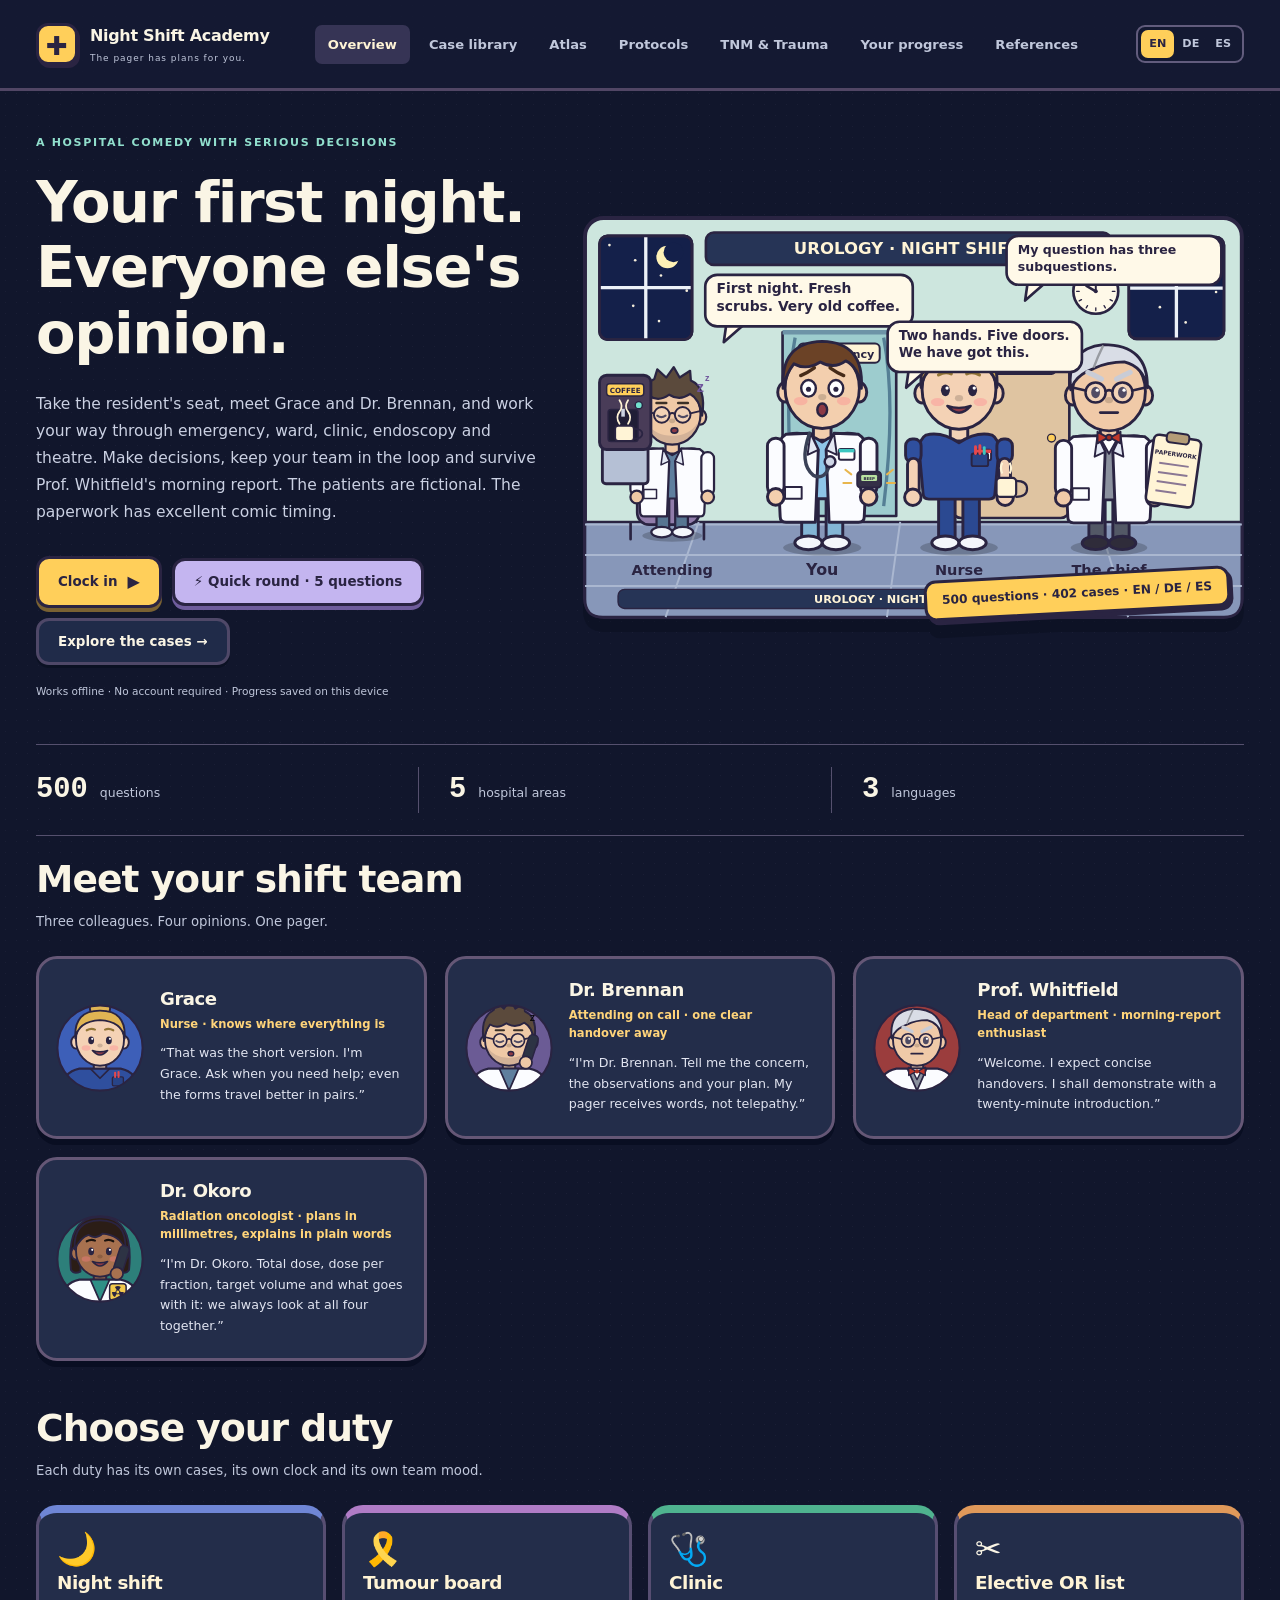
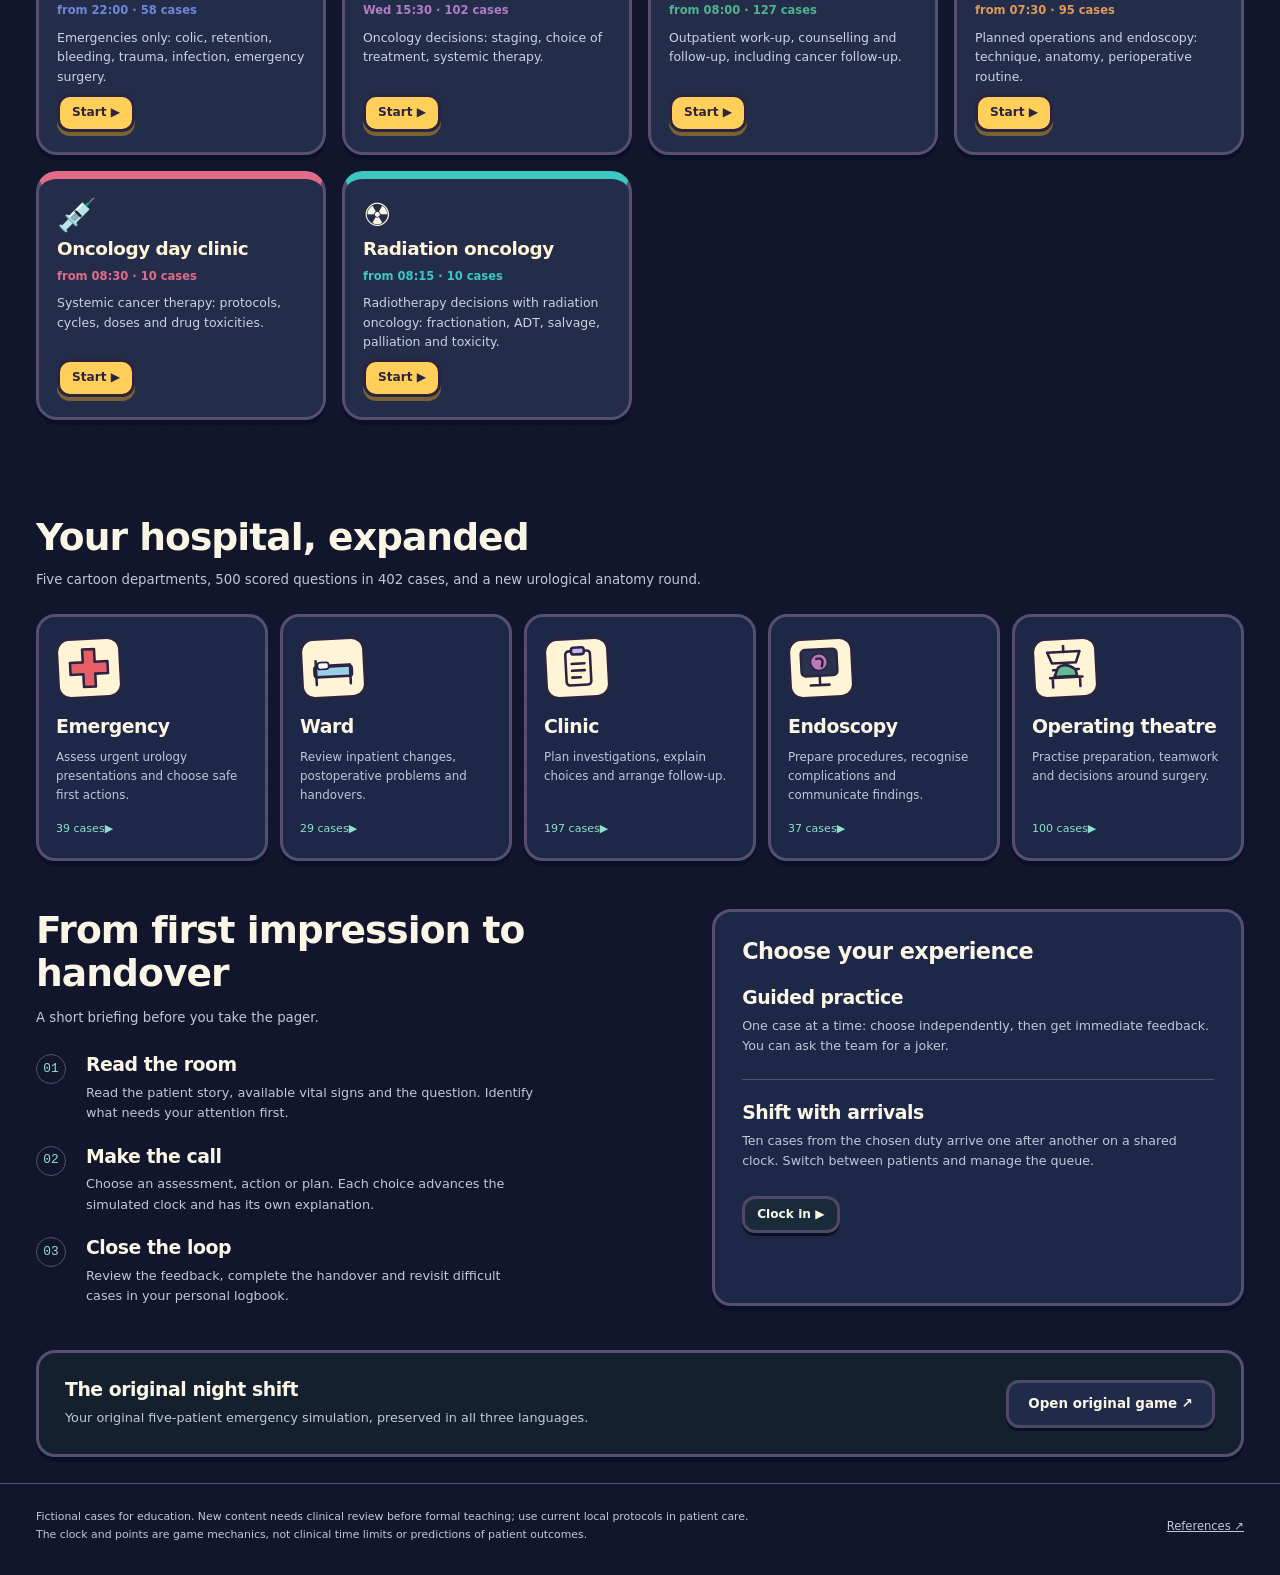
==== standalone.html @ 457b23e1 "Stop giving away the correct answer by its length In the questions written for the game, the keyed o" ====
<!doctype html>
<html lang="en">
<head>
  <meta charset="utf-8">
  <meta name="viewport" content="width=device-width,initial-scale=1">
  <meta name="theme-color" content="#0b1220">
  <meta name="description" content="A multilingual, case-based urology learning game across five hospital areas.">
  <title>Night Shift Academy · Urology</title>
  <link rel="icon" href="[data-uri]" type="image/svg+xml">
  <style>
@charset "UTF-8";
:root{color-scheme:dark;--bg:#0b1220;--panel:#101c2c;--panel2:#162537;--line:#2b3a4d;--text:#edf3f8;--muted:#a0b1c4;--cyan:#73e1ce;--orange:#e9ad72;--purple:#a6a5ee;--red:#ff9998;--r:16px;--font:Inter,"Segoe UI",system-ui,sans-serif;--mono:"Cascadia Code",Consolas,monospace}
*{box-sizing:border-box}body{margin:0;background:var(--bg);color:var(--text);font-family:var(--font);line-height:1.6}button,input,select{font:inherit}button,a,input,select,summary{-webkit-tap-highlight-color:transparent}button{cursor:pointer}a{color:var(--cyan);text-decoration:none}a:hover{text-decoration:underline}button{color:inherit}button:disabled{opacity:.45;cursor:not-allowed}button:focus-visible,a:focus-visible,input:focus-visible,select:focus-visible,summary:focus-visible{outline:3px solid var(--orange);outline-offset:4px}[hidden]{display:none!important}h1,h2,h3,p{margin:0}h1,h2,h3{line-height:1.14;letter-spacing:-.035em}h1{font-size:clamp(2.2rem,4.8vw,4.6rem);font-weight:750}h2{font-size:clamp(1.65rem,3vw,2.35rem);font-weight:650}h3{font-size:1.18rem;font-weight:650}small{font-size:.78rem}.muted{color:var(--muted)}.mono{font-family:var(--mono);font-variant-numeric:tabular-nums}.eyebrow{font-size:.69rem;font-weight:700;letter-spacing:.15em;color:var(--cyan);text-transform:uppercase}.skip{position:fixed;left:16px;top:-100px;z-index:100;background:var(--cyan);color:#0b1220;padding:10px 20px}.skip:focus{top:12px}.container{max-width:1296px;margin:auto;padding:0 36px}.topbar{border-bottom:1px solid var(--line);background:#0b1220f5;position:sticky;top:0;z-index:20}.top-inner{min-height:88px;display:flex;align-items:center;gap:28px;justify-content:space-between}.brand{display:flex;align-items:center;gap:12px;color:var(--text);white-space:nowrap}.brand:hover{text-decoration:none}.brand-icon{height:42px;width:42px;background:#183631;border:1px solid #427568;border-radius:13px;display:grid;place-items:center;color:var(--cyan);font-size:26px}.brand strong{font-size:1rem;letter-spacing:-.02em}.brand small{display:block;font-size:.56rem;letter-spacing:.11em;color:var(--muted);margin-top:2px}.nav{display:flex;align-items:center;gap:6px}.nav-btn,.lang button{border:0;background:transparent;border-radius:7px;padding:9px 13px;color:var(--muted);font-size:.82rem;font-weight:600}.nav-btn:hover,.nav-btn.active{color:var(--text);background:#192637}.lang{display:flex;border:1px solid var(--line);border-radius:9px;padding:3px;flex-shrink:0}.lang button{padding:5px 8px;font-size:.7rem}.lang button.active{background:var(--cyan);color:#0d2423}.btn{border:1px solid var(--line);background:#192a3b;color:var(--text);border-radius:9px;padding:11px 19px;font-size:.84rem;font-weight:650;display:inline-flex;align-items:center;justify-content:center;gap:10px;line-height:1.45}.btn:hover{border-color:var(--muted);background:#203247;text-decoration:none}.btn.primary{color:#0a2723;background:var(--cyan);border-color:var(--cyan)}.btn.primary:hover{background:#9bf0e3}.btn.quiet{background:transparent}.btn.danger{color:var(--red);border-color:#765054}.btn.small{padding:7px 12px;font-size:.76rem}.arrow{font-size:1.2em}.actions{display:flex;gap:10px;flex-wrap:wrap;align-items:center}.hero{padding:64px 0 44px;display:grid;grid-template-columns:1.12fr 1fr;align-items:center;gap:52px}.hero h1{margin:18px 0 24px}.hero .lede{font-size:.97rem;max-width:555px;color:var(--muted);line-height:1.75;margin-bottom:30px}.hero .offline{font-size:.66rem;color:var(--muted);margin-top:18px}.hero-art{position:relative;min-height:310px;border:1px solid #355165;border-radius:22px;padding:25px;overflow:hidden;background:radial-gradient(ellipse at 50% 12%,#23494f65,transparent 75%),linear-gradient(135deg,#142638,#0d1927);box-shadow:0 25px 70px #0004}.hero-art:before{content:"";position:absolute;inset:0;background-image:linear-gradient(#5b7f8b12 1px,transparent 1px),linear-gradient(90deg,#5b7f8b12 1px,transparent 1px);background-size:22px 22px;pointer-events:none}.art-header{position:relative;display:flex;justify-content:space-between;align-items:center;font-size:.66rem;color:var(--muted);letter-spacing:.09em}.status-dot{width:6px;height:6px;background:var(--cyan);display:inline-block;border-radius:50%;margin-right:7px;box-shadow:0 0 12px #73e1ce77}.hospital-svg{width:100%;height:auto;position:relative;margin-top:22px}.art-label{font-size:.8rem;color:var(--text);position:relative;text-align:center;border-top:1px solid #37525e;padding-top:14px;margin-top:5px}.stats-band{display:flex;gap:0;border-top:1px solid var(--line);border-bottom:1px solid var(--line);padding:22px 0}.stat{flex:1;display:flex;align-items:baseline;gap:12px;border-right:1px solid var(--line);padding:0 30px}.stat:first-child{padding-left:0}.stat:last-child{border:0}.stat strong{font-family:var(--mono);font-size:1.8rem;color:var(--text)}.stat span{font-size:.78rem;color:var(--muted)}.section{padding:48px 0}.section-head{display:flex;justify-content:space-between;gap:20px;align-items:flex-end;margin-bottom:24px}.section-head p{color:var(--muted);font-size:.83rem;margin-top:10px}.section-code{font-family:var(--mono);font-size:.68rem;color:var(--muted)}.area-grid{display:grid;grid-template-columns:repeat(5,minmax(0,1fr));gap:12px}.area-card{text-align:left;border:1px solid var(--line);background:var(--panel);border-radius:var(--r);padding:20px 17px;min-height:216px;display:flex;flex-direction:column;transition:transform .15s,border-color .15s}.area-card:hover{border-color:var(--cyan);transform:translateY(-3px)}.area-icon{font-family:var(--mono);color:var(--cyan);background:#73e1ce13;border:1px solid #73e1ce25;border-radius:11px;width:42px;height:42px;display:grid;place-items:center;font-size:1rem;margin-bottom:19px}.area-card[data-area="ward"] .area-icon{color:var(--purple);background:#a6a5ee15;border-color:#a6a5ee30}.area-card[data-area="clinic"] .area-icon{color:var(--orange);background:#e9ad7215;border-color:#e9ad7230}.area-card p{font-size:.74rem;color:var(--muted);margin:10px 0 16px}.area-card footer{margin-top:auto;font-size:.69rem;color:var(--cyan);display:flex;justify-content:space-between}.intro-bottom{display:grid;grid-template-columns:1.2fr 1fr;gap:38px;padding-bottom:44px}.how-steps{display:grid;gap:22px;margin-top:26px}.how-step{display:grid;grid-template-columns:36px 1fr;gap:14px}.step-number{font-family:var(--mono);color:var(--cyan);font-size:.8rem;border:1px solid var(--line);border-radius:50%;width:30px;height:30px;display:grid;place-items:center}.how-step p{color:var(--muted);font-size:.8rem;margin-top:7px;max-width:450px}.mode-card{border:1px solid var(--line);border-radius:var(--r);background:var(--panel);padding:27px}.mode-card h2{font-size:1.4rem;margin-bottom:22px}.mode-detail+.mode-detail{margin-top:22px;padding-top:22px;border-top:1px solid var(--line)}.mode-detail p{font-size:.79rem;color:var(--muted);margin-top:8px}.classic-bar{display:flex;gap:24px;align-items:center;justify-content:space-between;padding:26px;border:1px solid var(--line);border-radius:var(--r);background:#14202d;margin-bottom:26px}.classic-bar p{font-size:.8rem;color:var(--muted);margin-top:7px}.footer{border-top:1px solid var(--line);padding:24px 0 32px;color:var(--muted);font-size:.68rem}.footer-inner{display:flex;gap:30px;justify-content:space-between}.footer p{max-width:840px}.footer button{background:transparent;color:var(--muted);border:0;font-size:.72rem;padding:0;text-decoration:underline}.page-head{padding:45px 0 27px}.page-head h1{font-size:clamp(2rem,4vw,3.1rem);margin-top:12px}.page-head p{font-size:.9rem;color:var(--muted);max-width:750px;margin-top:16px}.toolbar{display:flex;gap:12px;flex-wrap:wrap;align-items:center;margin-bottom:18px}.search{background:var(--panel);border:1px solid var(--line);border-radius:9px;color:var(--text);padding:11px 14px;width:min(100%,340px);font-size:.83rem}.chips{display:flex;gap:7px;flex-wrap:wrap}.chip{background:transparent;border:1px solid var(--line);color:var(--muted);border-radius:999px;padding:6px 13px;font-size:.74rem}.chip.active{border-color:var(--cyan);background:#73e1ce16;color:var(--cyan)}.case-grid{display:grid;grid-template-columns:repeat(3,minmax(0,1fr));gap:15px;padding:10px 0 46px}.case-card{border:1px solid var(--line);border-radius:var(--r);background:var(--panel);padding:22px;display:flex;flex-direction:column;gap:12px;min-height:260px}.case-meta{display:flex;gap:10px;justify-content:space-between;align-items:center;font-size:.68rem;color:var(--muted)}.case-card h3{line-height:1.25}.case-card p{font-size:.78rem;color:var(--muted)}.case-card .card-footer{margin-top:auto;display:flex;justify-content:space-between;align-items:center;gap:10px;padding-top:12px}.bookmark{border:1px solid var(--line);background:transparent;color:var(--muted);font-size:1.2rem;width:34px;height:34px;border-radius:8px;display:grid;place-items:center}.bookmark.on{color:var(--orange);border-color:var(--orange)}.badge{display:inline-flex;align-items:center;gap:5px;padding:3px 8px;border-radius:5px;font-size:.66rem;font-weight:600;background:#273447;color:var(--muted)}.badge.urgent{background:#e9ad7214;color:var(--orange)}.badge.critical{background:#ff999818;color:var(--red)}.badge.routine,.badge.done{background:#73e1ce14;color:var(--cyan)}.empty{border:1px dashed var(--line);padding:30px;border-radius:var(--r);color:var(--muted);font-size:.88rem;grid-column:1/-1}.dialog{background:#132032;color:var(--text);border:1px solid #527082;border-radius:20px;padding:30px;width:min(590px,calc(100vw - 28px));box-shadow:0 40px 120px #0009;max-height:calc(100vh - 40px);overflow:auto}.dialog::backdrop{background:#050a14bb;backdrop-filter:blur(5px)}.dialog h2{margin:14px 0 15px;font-size:2rem}.dialog p{font-size:.85rem;color:var(--muted);margin:14px 0}.field{display:block;font-size:.78rem;color:var(--muted);margin:20px 0 7px}.text-input,select{border:1px solid var(--line);background:#0b1728;border-radius:9px;width:100%;padding:11px 12px;color:var(--text)}.radio-grid{display:grid;grid-template-columns:1fr 1fr;gap:10px}.radio-card{display:block;border:1px solid var(--line);padding:14px;border-radius:9px;font-size:.8rem;cursor:pointer}.radio-card:has(input:checked){border-color:var(--cyan);background:#73e1ce12}.radio-card input{accent-color:var(--cyan);margin-right:6px}.file-label{display:inline-block;text-decoration:underline;color:var(--cyan);cursor:pointer;font-size:.79rem}.warning-note{border-left:2px solid var(--orange);padding:8px 12px;font-size:.76rem!important}.small-note{font-size:.71rem!important;color:var(--muted)}.dialog .actions{margin-top:25px}.play-head{padding:25px 0 20px;display:flex;align-items:center;justify-content:space-between;gap:20px}.play-head h1{font-size:1.8rem;margin-top:7px}.play-kpis{display:flex;gap:20px}.play-kpi{display:flex;flex-direction:column;font-size:.65rem;color:var(--muted)}.play-kpi strong{font-family:var(--mono);font-size:1.45rem;font-weight:500;color:var(--text)}.play-grid{display:grid;grid-template-columns:260px minmax(0,1fr);gap:22px;padding-bottom:24px;align-items:start}.queue{border:1px solid var(--line);border-radius:var(--r);background:var(--panel);overflow:hidden}.queue-head{padding:18px;display:flex;justify-content:space-between;font-size:.78rem;color:var(--muted);border-bottom:1px solid var(--line)}.queue-item{width:100%;text-align:left;background:transparent;color:var(--text);border:0;border-bottom:1px solid #28384b;padding:16px;display:block;position:relative}.queue-item.active{background:#73e1ce0c;box-shadow:inset 3px 0 var(--cyan)}.queue-item:hover:not(:disabled){background:#203045}.queue-item:last-child{border-bottom:0}.queue-item b{display:block;font-size:.83rem;font-weight:600;margin:7px 0 4px}.queue-item small{font-size:.65rem;color:var(--muted);display:block}.queue-item .queue-top{display:flex;justify-content:space-between;align-items:center}.queue-item.future{opacity:.65}.queue-foot{padding:16px}.queue-foot .btn{width:100%;font-size:.68rem}.chart{border:1px solid var(--line);border-radius:var(--r);overflow:hidden;background:var(--panel)}.chart-top{display:flex;justify-content:space-between;align-items:center;gap:12px;padding:16px 24px;border-bottom:1px solid var(--line);font-size:.7rem;color:var(--muted)}.chart-body{padding:26px}.patient-head{display:flex;gap:15px;align-items:center;justify-content:space-between}.patient-name h2{font-size:1.9rem}.patient-name p{font-size:.8rem;color:var(--muted);margin-top:5px}.patient-icon{height:52px;width:52px;border:1px solid #51716e;border-radius:14px;background:#73e1ce15;display:grid;place-items:center;color:var(--cyan);font-family:var(--mono);font-size:1.15rem;flex-shrink:0}.patient-identity{display:flex;gap:16px;align-items:center}.story{padding:22px 0}.label{font-size:.68rem;color:var(--muted);text-transform:uppercase;letter-spacing:.1em;font-weight:650;margin-bottom:8px;display:block}.story p{font-size:.91rem;line-height:1.8}.vital-grid{display:grid;grid-template-columns:repeat(5,1fr);gap:10px;margin:4px 0 22px}.vital{border:1px solid var(--line);border-radius:9px;padding:12px 10px;text-align:center;background:#0d1928}.vital small{display:block;color:var(--muted);font-size:.6rem;margin-bottom:4px}.vital strong{font-family:var(--mono);font-size:1.06rem;font-weight:500}.goals{border:1px solid #355a53;background:#73e1ce08;padding:15px 18px;border-radius:9px;margin-bottom:22px;font-size:.76rem;color:#b6d9d2}.goals ul{margin:5px 0 0;padding-left:18px}.decision-panel{border-top:1px solid var(--line);padding-top:23px}.step-track{display:flex;gap:8px;align-items:center;margin-bottom:17px}.step-track span{height:4px;flex:1;border-radius:4px;background:#324151}.step-track .past{background:var(--cyan)}.step-track .now{background:var(--orange)}.step-meta{display:flex;justify-content:space-between;font-size:.7rem;color:var(--muted);margin-bottom:12px}.decision-panel h3{font-size:1.14rem;line-height:1.55;font-weight:550;letter-spacing:-.015em}.options{display:grid;gap:10px;margin-top:19px}.option{display:flex;align-items:start;gap:14px;width:100%;border:1px solid var(--line);background:#152538;text-align:left;padding:17px 18px;border-radius:10px;font-size:.83rem;line-height:1.7;color:var(--text)}.option:hover:not(:disabled){border-color:var(--cyan);background:#1b3043}.option-letter{font-family:var(--mono);font-size:.72rem;width:24px;height:24px;display:grid;place-items:center;border:1px solid #526375;border-radius:6px;flex-shrink:0;margin-top:2px;color:var(--muted)}.option-text{flex:1}.option-time{font-family:var(--mono);font-size:.63rem;color:var(--muted);white-space:nowrap;margin-top:4px}.option.chosen{border-color:var(--orange);opacity:1}.option:disabled:not(.chosen){opacity:.55}.feedback{margin-top:22px;border:1px solid #385f54;background:#73e1ce09;border-radius:12px;padding:21px}.feedback.partial{border-color:#736147;background:#e9ad7209}.feedback.unsafe{border-color:#765054;background:#ff999809}.feedback h3{font-size:1.05rem;color:var(--cyan)}.feedback.partial h3{color:var(--orange)}.feedback.unsafe h3{color:var(--red)}.feedback p{font-size:.83rem;line-height:1.75;margin-top:10px;color:#c2d0dd}.feedback .preferred{padding-top:12px;border-top:1px solid #ffffff16;margin-top:14px}.feedback .actions{margin-top:20px}.hint-box{margin:18px 0 0;font-size:.8rem;color:var(--muted)}.hint-box p{padding:12px;border-left:2px solid var(--cyan)}.debrief-score{font-family:var(--mono);font-size:3.8rem;color:var(--cyan);line-height:1.2;margin:20px 0}.debrief-score small{font-size:1rem;color:var(--muted)}.takeaway{background:#73e1ce09;border-left:3px solid var(--cyan);padding:20px;border-radius:0 9px 9px 0;margin-bottom:22px}.takeaway p{font-size:.88rem;margin-top:10px;line-height:1.8}.answer-review{margin:18px 0;border-bottom:1px solid var(--line);padding-bottom:18px}.answer-review h3{font-size:.83rem;line-height:1.6}.answer-review p{font-size:.8rem;color:var(--muted);margin-top:8px}.answer-review .badge{margin-top:10px}.case-refs{margin-top:20px;font-size:.76rem}.case-refs ul{margin:10px 0 20px;padding-left:18px}.game-note{font-size:.69rem;color:var(--muted);padding:4px 0 30px;max-width:920px}.metric-grid{display:grid;grid-template-columns:repeat(4,1fr);gap:16px;margin:4px 0 26px}.metric-card{border:1px solid var(--line);border-radius:var(--r);background:var(--panel);padding:23px}.metric-card strong{display:block;font-family:var(--mono);font-size:2.3rem;font-weight:500;margin-top:10px;color:var(--cyan)}.metric-card span{font-size:.74rem;color:var(--muted)}.progress-grid{display:grid;grid-template-columns:1fr 1.3fr;gap:25px;padding:8px 0 35px}.progress-panel{border:1px solid var(--line);border-radius:var(--r);padding:25px;background:var(--panel)}.progress-panel h2{font-size:1.3rem;margin-bottom:22px}.bar-row{margin-top:18px}.bar-label{font-size:.77rem;display:flex;justify-content:space-between;margin-bottom:7px;color:var(--muted)}.bar-track{height:6px;background:#2b3a4b;border-radius:4px;overflow:hidden}.bar-fill{height:100%;background:var(--cyan);border-radius:4px}.history-row{display:flex;justify-content:space-between;align-items:center;gap:14px;padding:15px 0;border-top:1px solid var(--line)}.history-row:first-of-type{border:0}.history-row b{font-size:.84rem;font-weight:550;display:block}.history-row small{font-size:.69rem;color:var(--muted)}.history-row .score{font-family:var(--mono);font-size:1.15rem;color:var(--cyan)}.history-row button{background:transparent;border:0;padding:0;text-align:left;color:var(--text)}.refs-list{display:grid;grid-template-columns:repeat(2,1fr);gap:15px;padding-bottom:45px}.ref-card{border:1px solid var(--line);background:var(--panel);border-radius:var(--r);padding:23px}.ref-card h3{font-size:1rem;line-height:1.4}.ref-card p{color:var(--muted);font-size:.76rem;margin:12px 0}.ref-card small{color:var(--muted)}.toast{position:fixed;bottom:20px;right:20px;z-index:90;background:#204c44;border:1px solid var(--cyan);padding:12px 19px;border-radius:10px;max-width:min(90vw,500px);font-size:.8rem;color:var(--text);box-shadow:0 10px 40px #0005}.storage-banner{border:1px solid #765c3f;padding:10px 20px;font-size:.75rem;color:var(--orange);background:#332515;margin-top:15px;border-radius:9px}.report-list{padding-bottom:40px}.report-list .history-row{border:1px solid var(--line);border-radius:10px;margin-top:10px;padding:18px;background:var(--panel)}
@media(min-width:1450px){.hero{padding-top:80px;padding-bottom:60px}.hero-art{min-height:350px}.hospital-svg{margin-top:35px}.section{padding:58px 0}}
@media(max-width:1050px){.container{padding:0 24px}.top-inner{gap:15px}.nav-btn{padding:9px 8px;font-size:.76rem}.brand small{display:none}.hero{gap:30px}.area-grid{grid-template-columns:repeat(3,1fr)}.area-card{min-height:185px}.play-grid{grid-template-columns:225px 1fr}.chart-body{padding:22px}.case-grid{grid-template-columns:repeat(2,1fr)}.vital strong{font-size:.9rem}.option-time{display:none}}
@media(max-width:760px){.container{padding:0 18px}.top-inner{flex-wrap:wrap;gap:8px;min-height:98px;padding-top:13px;padding-bottom:8px}.brand{gap:9px}.brand-icon{width:34px;height:34px;font-size:20px}.brand strong{font-size:.9rem}.nav{order:3;width:100%;justify-content:space-between}.nav-btn{padding:6px 8px;font-size:.74rem}.hero{grid-template-columns:1fr;padding:36px 0 30px;gap:30px}.hero h1{font-size:2.9rem}.hero-art{min-height:0;max-width:560px}.hero .lede{font-size:.9rem}.stats-band{padding:18px 0}.stat{padding:0 15px;flex-direction:column;gap:0}.stat strong{font-size:1.55rem}.stat span{font-size:.66rem}.section{padding:32px 0}.section-code{display:none}.area-grid{grid-template-columns:repeat(2,1fr)}.area-card{padding:18px;min-height:190px}.area-card:last-child{grid-column:1/-1;min-height:135px}.intro-bottom{grid-template-columns:1fr;gap:28px}.classic-bar{flex-direction:column;align-items:flex-start;gap:17px;padding:22px}.footer-inner{display:block}.footer button{margin-top:12px}.page-head{padding:32px 0 24px}.case-grid{grid-template-columns:1fr}.case-card{min-height:230px}.play-head{align-items:flex-start;gap:14px}.play-head h1{font-size:1.35rem}.play-kpis{gap:13px}.play-kpi strong{font-size:1.1rem}.play-kpi{font-size:.58rem}.play-grid{grid-template-columns:1fr;gap:15px}.queue{display:flex;overflow-x:auto;align-items:stretch;border-radius:12px}.queue-head{display:none}.queue-item{width:180px;flex-shrink:0;padding:12px;border-bottom:0;border-right:1px solid var(--line)}.queue-foot{flex-shrink:0;display:flex;align-items:center;width:160px;padding:10px}.chart-top{padding:13px 18px;font-size:.65rem}.chart-body{padding:19px}.patient-name h2{font-size:1.5rem}.patient-icon{height:42px;width:42px;font-size:.85rem}.patient-identity{gap:10px}.vital-grid{gap:6px}.vital{padding:10px 3px}.vital strong{font-size:.82rem}.vital small{font-size:.51rem}.story p{font-size:.84rem}.option{font-size:.81rem;padding:14px 12px;gap:10px}.step-meta{font-size:.64rem}.decision-panel h3{font-size:1.02rem}.metric-grid{grid-template-columns:repeat(2,1fr);gap:12px}.metric-card{padding:17px}.metric-card strong{font-size:1.8rem}.progress-grid{grid-template-columns:1fr}.refs-list{grid-template-columns:1fr}.dialog{padding:24px}.dialog h2{font-size:1.8rem}.radio-grid{grid-template-columns:1fr}.toolbar{gap:10px}.search{width:100%}.game-note{font-size:.64rem}}
@media(prefers-reduced-motion:reduce){*{scroll-behavior:auto!important;transition:none!important;animation:none!important}}
@media print{.topbar,.footer,.actions,.queue,.bookmark,.toast{display:none!important}body{color:#111;background:#fff}.container{max-width:100%;padding:0}.chart,.progress-panel,.metric-card{background:#fff;border-color:#aaa;color:#111}.muted,p,small{color:#333!important}.play-grid,.progress-grid{display:block}}

</style>
  <style>
@charset "UTF-8";
/* Cartoon treatment added around the original user-provided character art.
   Clinical charts stay legible; staff humour lives in speech bubbles. */
:root {
  --bg:#11162c; --panel:#1d2747; --panel2:#263351; --line:#55506e;
  --text:#faf5e5; --muted:#c0c7db; --cyan:#91dfcd; --orange:#ffcf5a;
  --purple:#c4b5f0; --red:#ffa0aa; --r:19px;
  --font:"Segoe UI",system-ui,sans-serif;
}
body{background-color:var(--bg);background-image:radial-gradient(#85819c14 .8px,transparent .8px);background-size:11px 11px}
h1,h2,h3,.brand strong,.cartoon-room text,.cartoon-hero text{font-family:"Trebuchet MS","Segoe UI",system-ui,sans-serif;font-weight:800}
h1,h2,h3{letter-spacing:-.025em}
.topbar{background:#151b34f5;border-bottom:3px solid #514665}
.brand-icon{border:3px solid #2a2442;background:#ffcf5a;color:#2a2442;box-shadow:2px 3px 0 #2a2442;border-radius:12px}
.nav-btn.active{background:#363455;color:#fff4d6}
.lang{border:2px solid #625c7d}
.lang button.active{background:#ffcf5a;color:#2a2442;font-weight:800}
.btn{border:3px solid #4f4868;border-radius:13px;font-weight:800;box-shadow:0 3px 0 #0b1123;transition:transform .12s,background .12s}
.btn:hover{transform:translateY(-1px);border-color:#b1a6cc}
.btn:active{transform:translateY(2px);box-shadow:none}
.btn.primary{background:#ffcf5a;border-color:#2a2442;color:#2a2442;box-shadow:0 4px 0 #796132}
.btn.primary:hover{background:#ffe18b;border-color:#2a2442}
.btn.quiet{background:#202b49}
.btn.danger{border-color:#a5728c}
button:focus-visible,a:focus-visible,summary:focus-visible,input:focus-visible{outline:3px solid #ffcf5a;outline-offset:4px}
.hero{grid-template-columns:minmax(0,.92fr) minmax(0,1.18fr);gap:32px;padding-top:43px}
.hero h1{font-size:clamp(2.6rem,4.5vw,4.1rem)}
.hero .lede{color:#cbd1e3}
.cartoon-hero-art{position:relative;align-self:center;filter:drop-shadow(0 13px 0 #080c1b66)}
.cartoon-hero{display:block;width:100%;height:auto;max-height:530px;overflow:visible}
.cartoon-sticker{position:absolute;right:2%;bottom:1%;background:#ffcf5a;color:#2a2442;border:3px solid #2a2442;border-radius:12px;padding:8px 15px;font-weight:850;font-size:.76rem;transform:rotate(-3deg);box-shadow:3px 4px 0 #2a2442}
.cartoon-room text,.cartoon-hero text{paint-order:stroke;line-height:1.1}
.cartoon-hero .zzz,.cartoon-room .zzz{font-family:"Trebuchet MS",sans-serif;font-size:19px;font-weight:900;fill:#6f569c}
.cast-intro{padding:22px 0 38px}
.cast-grid{display:grid;grid-template-columns:repeat(3,minmax(0,1fr));gap:18px}
.cast-card{display:flex;align-items:center;gap:16px;text-align:left;border:3px solid #655776;border-radius:21px;padding:21px 17px;background:#232d4a;color:#faf5e5;box-shadow:0 6px 0 #090e22;transition:transform .15s}
.cast-card:hover{transform:translateY(-3px);border-color:#ffcf5a}
.cast-card svg{width:88px;height:88px;flex-shrink:0}
.cast-card h3{font-size:1.13rem}
.cast-card small{display:block;color:#ffd47a;font-weight:700;font-size:.72rem;margin:5px 0 10px}
.cast-card p{font-size:.79rem;line-height:1.65;color:#e1e4f0}
.area-card,.case-card,.mode-card,.metric-card,.progress-panel,.ref-card,.classic-bar{border-width:3px;border-color:#574e72;box-shadow:0 5px 0 #0a1025}
.area-card:hover{border-color:#ffcf5a}
.area-cartoon{width:66px;height:62px;border:3px solid #2a2442;border-radius:14px;background:#fff4d6;display:grid;place-items:center;margin-bottom:17px;transform:rotate(-3deg)}
.area-cartoon svg{display:block;width:46px;height:46px}
.case-cartoon-portrait{float:right;margin:0 0 10px 14px}
.case-cartoon-portrait svg{display:block;filter:drop-shadow(2px 3px 0 #0a102577)}
.case-card h3{font-size:1.19rem}
.case-format{font-size:.68rem;line-height:1.5;color:#f4dda5;margin:11px 0;clear:both}
.case-format .badge{font-size:.6rem;margin:3px 3px 0 0}
.toolbar{flex-wrap:wrap;align-items:center}
.topic-select{display:flex;gap:10px;align-items:center;font-size:.76rem;color:#cbd1e3;max-width:100%}
.topic-select select{max-width:100%;background:#263351;color:#faf5e5;border:2px solid #655776;border-radius:11px;padding:10px}
.library-pagination{display:flex;align-items:center;justify-content:space-between;flex-wrap:wrap;gap:14px;margin:18px 0 24px;font-size:.78rem}
.library-pagination .mono{font-size:.72rem}
.source-note{font-size:.75rem;color:#685a70;margin:15px 0}
.source-origin{margin:0 0 22px;padding:12px 15px;border:2px solid #b8a8bd;border-radius:13px;background:#efe5ce;color:#564763;font-size:.76rem;overflow-wrap:anywhere}
.source-origin summary{cursor:pointer;font-weight:700;line-height:1.6}
.source-origin p{margin-top:12px;white-space:pre-line}
.source-origin h3{margin-top:16px;font-size:.85rem}
.source-origin ul{padding-left:20px;margin:10px 0 0}
.source-origin a{color:#365182;text-decoration:underline}
.update-note{margin:0 0 22px;padding:11px 15px;border:2px solid #3f8e72;border-radius:13px;background:#e3f3ea;color:#24493b;font-size:.74rem;line-height:1.6}
.update-note a{color:#1f5f8b;text-decoration:underline}
.save-note{margin:-12px 0 26px;max-width:72ch}
.save-summary{margin:12px 0 14px;padding-left:20px;line-height:1.65}
.source-evidence-note{border-left:3px solid #a97b28;padding-left:12px}
.takeaway p,.feedback p,.answer-review p{white-space:pre-line}
@media(max-width:760px){.topic-select{width:100%;flex-wrap:wrap}.topic-select select{width:100%}.library-pagination{align-items:flex-start}.case-origin{font-size:.7rem}}
.patient-cartoon{width:86px;height:86px;flex-shrink:0;display:grid;place-items:center}
.patient-cartoon svg{display:block;width:86px;height:86px}
.cartoon-stage{margin:6px 0 27px;border:4px solid #51456a;border-radius:23px;overflow:hidden;background:#202b47;box-shadow:0 7px 0 #080e20}
.game-scene-heading{display:flex;align-items:center;justify-content:space-between;gap:20px;padding:14px 20px;background:#26324f;border-bottom:3px solid #2a2442}
.game-scene-heading h2{font-size:1.2rem;color:#ffdf88}
.scene-tip{font-size:.74rem;color:#e0e3ee}
.cartoon-scene-wrap{width:100%;overflow-x:auto;overflow-y:hidden;background:#cadfdc;scrollbar-color:#8f79ad #24324e;scrollbar-width:thin}
.cartoon-room{display:block;width:100%;height:310px;min-width:1128px;max-width:none}
.scene-hit{cursor:pointer;outline:none}
.scene-focus{opacity:0;pointer-events:none;transition:opacity .12s}
.scene-hit:hover .scene-focus,.scene-hit:focus .scene-focus,.scene-hit:focus-visible .scene-focus{opacity:1}
.scene-door.selected .scene-focus{opacity:.65}
.scene-patient.selected>rect:first-of-type{stroke:#aa7221;stroke-width:5}
.scene-patient.future{opacity:.55;cursor:default}
.scene-patient.future:hover .scene-focus{opacity:0}
.game-team{display:flex;align-items:center;flex-wrap:wrap;gap:10px;padding:13px 15px;border-top:3px solid #2a2442}
.team-character{display:flex;align-items:center;gap:9px;padding:5px 10px 5px 5px;border:2px solid #6b5b7d;border-radius:16px;background:#303655;color:#fff4d6;text-align:left;min-height:64px}
.team-character:hover{border-color:#ffcf5a;background:#3c3f60}
.team-character svg{flex-shrink:0;display:block}
.team-character b{display:block;font-size:.75rem;line-height:1.3}
.team-character small{display:block;font-size:.65rem;color:#e2d4f1;line-height:1.5;margin-top:3px}
.coffee-button{background:#ffcf5a;color:#2a2442;border-color:#2a2442;box-shadow:0 3px 0 #75603d;font-size:.76rem;margin-left:auto}
.coffee-button .mono{font-size:.65rem}
.sound-button{font-size:.72rem}
.scene-banter{font-size:.8rem;line-height:1.6;margin:0;padding:0 18px 15px;color:#f4dda5;font-style:italic}
.character-comment,.chief-verdict{display:flex;gap:18px;align-items:center;margin:22px 0}
.character-comment>svg{flex-shrink:0;width:88px;height:88px;filter:drop-shadow(2px 3px 0 #2a244233)}
.comic-speech{position:relative;flex:1;padding:18px 20px;border:3px solid #2a2442;border-radius:19px;background:#fff4d6;color:#2a2442;box-shadow:3px 5px 0 #2a24422b}
.comic-speech:before{content:"";position:absolute;left:-13px;top:28px;width:18px;height:18px;background:#fff4d6;border-left:3px solid #2a2442;border-bottom:3px solid #2a2442;transform:rotate(45deg)}
.comic-speech b{font-size:.84rem;color:#50405c}
.comic-speech p{font-size:.84rem;margin-top:7px;line-height:1.65;color:#42374e}
.comic-speech h2{font-size:1.45rem;color:#2a2442}
.chart{background:#fff6df;color:#302944;border:3px solid #2a2442;box-shadow:0 7px 0 #090e21}
.chart-top{background:#e8d4a7;border-bottom:3px solid #bba582;color:#504255;font-weight:750}
.chart-body{background-image:linear-gradient(#2a244207 1px,transparent 1px);background-size:100% 30px}
.chart .muted,.chart .patient-name p,.chart .label,.chart .step-meta,.chart .hint-box,.chart .option-time{color:#685a70}
.chart .patient-name h2{color:#302944}
.chart .patient-name p{line-height:1.5}
.chart .story p{color:#342c45;font-size:.94rem}
.chart .bookmark{color:#66506c;border:2px solid #8a7795}
.chart .bookmark.on{background:#ffdf85;color:#5a3d13;border-color:#5a3d13}
.chart .vital{background:#fffbed;border:2px solid #b8a8bd;box-shadow:0 2px 0 #2a244215}
.chart .vital small{color:#67576d}
.chart .vital strong{color:#302944;font-weight:750}
.chart .goals{background:#e5efdc;border:2px solid #8fa181;color:#3c5145}
.chart .goals .label{color:#3c5145}
.chart .decision-panel{border-color:#b9a5b7;border-width:2px}
.chart .step-track span{background:#d9cbcf;height:6px}
.chart .step-track .past{background:#3f8e72}
.chart .step-track .now{background:#e8b43f}
.chart .option,.boss-modal .option{background:#fffbed;color:#302944;border:3px solid #9b89a6;box-shadow:0 3px 0 #2a24421b}
.chart .option:hover:not(:disabled),.boss-modal .option:hover:not(:disabled){background:#fff0bb;border-color:#5a486e}
.chart .option-letter,.boss-modal .option-letter{border:2px solid #786285;background:#eee2f0;color:#3b3050;font-weight:800}
.chart .option.chosen,.boss-modal .option.chosen{background:#fff0bd;border-color:#ab7d1e}
.chart .feedback,.boss-modal .feedback{background:#e2efdd;border:3px solid #809b70;color:#344c3b}
.chart .feedback.partial,.boss-modal .feedback.partial{background:#fff0c6;border-color:#bd9852;color:#624719}
.chart .feedback.unsafe{background:#f6dddc;border-color:#b68084;color:#6c3841}
.chart .feedback h3,.boss-modal .feedback h3{color:#28563e;font-weight:800}
.chart .feedback.partial h3,.boss-modal .feedback.partial h3{color:#785419}
.chart .feedback.unsafe h3{color:#813b45}
.chart .feedback p,.boss-modal .feedback p{color:#423c47}
.chart .feedback .preferred,.boss-modal .feedback .preferred{border-color:#a18c983d}
.chart .hint-box p{background:#f0e7cc;border-color:#806198;color:#564763}
.chart .takeaway{background:#e2efdc;border-color:#3b805e;border-width:4px;color:#314b3a}
.chart .debrief-score{color:#286f57}
.chart .debrief-score small{color:#685a70}
.chart .answer-review{border-color:#c7b6c4}
.chart .answer-review p{color:#51465e}
.chart .case-refs a{color:#365182;text-decoration:underline}
.chart .badge.done,.chart .badge.routine{background:#d8eddb;color:#28583e}
.chart .badge.urgent{background:#ffe5a1;color:#704915}
.chart .badge.critical{background:#f4d3d8;color:#7f3545}
.dialog{border:4px solid #2a2442;border-radius:23px;background:#fff4d6;color:#302944;box-shadow:8px 10px 0 #080e2188;width:min(670px,calc(100vw - 28px))}
.dialog::backdrop{background:#080d23cc}
.dialog p,.dialog .small-note,.dialog .field,.dialog small{color:#685771}
.dialog h2,.dialog h3{color:#302944}
.dialog .eyebrow{color:#7e5b23}
.dialog .text-input,.dialog select{background:#fffbef;border:2px solid #9a84a5;color:#302944}
.dialog .radio-card{background:#fffbef;border:2px solid #9a84a5;color:#302944}
.dialog .btn.quiet{background:#e7d9ed;color:#40324f;border-color:#8b7397;box-shadow:0 3px 0 #aa94b4}
.dialog .warning-note{background:#ffe6b6;border:2px solid #b58a47;color:#6a4a1d;padding:10px 13px;border-radius:11px}
.avatar-field{border:0;padding:0;margin:23px 0}
.avatar-field legend{font-size:.81rem;color:#685771;font-weight:750;margin-bottom:10px}
.avatar-choices{display:flex;flex-wrap:wrap;gap:15px}
.avatar-choice{border:3px solid #b6a0bb;border-radius:17px;padding:7px;background:#e7d9ed;box-shadow:0 3px 0 #aa94b4}
.avatar-choice.selected{border-color:#80582a;background:#ffde82;box-shadow:0 4px 0 #b18b3f}
.avatar-choice svg{display:block}
.story-modal{width:min(770px,calc(100vw - 28px))}
.story-dialogue{display:flex;align-items:center;gap:26px}
.story-portrait{flex-shrink:0}
.story-portrait svg{display:block;filter:drop-shadow(3px 5px 0 #aa94b433)}
.story-bubble{position:relative;flex:1}
.story-bubble p{font-size:.92rem;line-height:1.7}
.story-bubble h2{margin:9px 0 17px;font-size:1.75rem}
.story-bubble .actions{margin-top:23px}
.story-bubble>.btn{margin-top:20px}
.chief-verdict{padding:20px;margin:15px 0 28px;border-radius:21px;background:#27314e;border:3px solid #625273}
.verdict-portrait{flex-shrink:0}
.verdict-portrait svg{display:block}
.chief-verdict .label{color:#6e586e}
.boss-score{font-weight:800;color:#785419!important}
.boss-modal{width:min(850px,calc(100vw - 28px))}
.boss-header{display:flex;align-items:center;gap:20px}
.boss-header svg{display:block;flex-shrink:0}
.boss-header h2{margin:8px 0;font-size:1.7rem}
.boss-intro{line-height:1.75}
.boss-case{background:#e7d9ed;border:3px solid #8e75a0;border-radius:15px;padding:16px 19px;margin:20px 0}
.boss-case h3{font-size:1.1rem;line-height:1.55;margin-top:10px}
.boss-case small{color:#63506e}
.boss-modal .feedback .btn{margin-top:20px}
.boss-finish{margin-top:18px}
.boss-button{background:#e0b06c;color:#2a2442;border-color:#2a2442}
.cartoon-breathe .body{transform-origin:0 -65px;animation:cartoon-breath 4.7s ease-in-out infinite}
.cartoon-rest .zzz{animation:cartoon-z 3.9s ease-in-out infinite}
.cartoon-hero .steam,.cartoon-room .steam{animation:cartoon-steam 3.4s ease-in-out infinite}
.cartoon-pager{animation:cartoon-page 8s ease-in-out infinite}
@keyframes cartoon-breath{0%,100%{transform:translateY(0)}50%{transform:translateY(-1.7px)}}
@keyframes cartoon-steam{0%,100%{opacity:.35}50%{opacity:.9}}
@keyframes cartoon-z{0%,100%{opacity:.35}50%{opacity:1}}
@keyframes cartoon-page{0%,92%,100%{opacity:1}94%,98%{opacity:.4}96%{opacity:1}}
@media(max-width:1080px){
  .cast-card{flex-direction:column;align-items:flex-start;padding:19px}
  .cast-card svg{width:86px;height:86px}
  .team-character{flex:1 1 190px}
  .coffee-button{margin-left:0}
  .cartoon-room{height:310px}
}
@media(max-width:760px){
  .hero{grid-template-columns:1fr;gap:22px;padding-top:31px}
  .cartoon-hero-art{width:100%;max-width:720px;margin:auto}
  .cartoon-hero{max-height:none}
  .cartoon-sticker{font-size:.65rem;padding:6px 10px;right:2%;bottom:-1%}
  .cast-grid{grid-template-columns:1fr;gap:15px}
  .cast-card{flex-direction:row;align-items:center;gap:15px}
  .cast-card svg{width:86px;height:86px}
  .cast-card p{font-size:.8rem}
  .cast-intro{padding-top:14px}
  .patient-cartoon,.patient-cartoon svg{width:68px;height:68px}
  .cartoon-stage{border-width:3px;border-radius:17px;margin-bottom:20px}
  .game-scene-heading{display:block;padding:12px 15px}
  .game-scene-heading h2{font-size:1.07rem}
  .scene-tip{display:block;font-size:.68rem;margin-top:5px}
  .cartoon-room{height:310px;min-width:1128px}
  .game-team{gap:9px;padding:11px}
  .team-character{flex:1 1 145px;min-height:61px;padding-right:8px}
  .team-character svg{width:46px;height:46px}
  .team-character b{font-size:.7rem}
  .team-character small{font-size:.62rem}
  .coffee-button,.sound-button{flex:1 1 125px;margin-left:0;padding:9px 8px}
  .scene-banter{font-size:.74rem;padding:2px 13px 13px}
  .chart-body{padding:17px}
  .chart .story p{font-size:.88rem}
  .character-comment{gap:12px}
  .character-comment>svg{width:65px;height:65px}
  .comic-speech{padding:13px 15px}
  .comic-speech p{font-size:.8rem}
  .story-dialogue{flex-direction:column;gap:12px;text-align:center;align-items:stretch}
  .story-portrait{align-self:center}
  .story-portrait svg{width:125px;height:125px}
  .story-bubble h2{font-size:1.55rem}
  .story-bubble .actions{justify-content:center}
  .story-bubble p{font-size:.85rem}
  .avatar-choices{justify-content:center;gap:10px}
  .avatar-choice{padding:4px}
  .avatar-choice svg{width:76px;height:76px}
  .chief-verdict{align-items:flex-start;gap:12px;padding:14px}
  .verdict-portrait svg{width:80px;height:80px}
  .chief-verdict .comic-speech h2{font-size:1.07rem}
  .boss-header{gap:14px}
  .boss-header svg{width:85px;height:85px}
  .boss-header h2{font-size:1.4rem}
  .boss-case{padding:14px}
}
@media(prefers-reduced-motion:reduce){
  .cartoon-breathe .body,.cartoon-rest .zzz,.cartoon-hero .steam,.cartoon-room .steam,.cartoon-pager{animation:none!important}
  .scene-focus,.btn,.cast-card,.area-card{transition:none!important}
}
/* Game-feel extras: answer marking, explanations, nurse joker, streaks, career ladder and stickers. */
.sr-only{position:absolute;width:1px;height:1px;padding:0;margin:-1px;overflow:hidden;clip:rect(0,0,0,0);white-space:nowrap;border:0}
.blitz-button{background:#c4b5f0;color:#2a2442;border-color:#2a2442;box-shadow:0 4px 0 #6f5d9c}
.blitz-button:hover{background:#d8ccf7;border-color:#2a2442}
.rank-chip{display:inline-flex;align-items:center;gap:6px;margin-top:16px;padding:6px 13px;border:2px solid #655776;border-radius:999px;background:#232d4a;color:#ffd47a;font-weight:800;font-size:.74rem;box-shadow:0 3px 0 #090e22;transform:rotate(-1deg)}
.rank-chip:hover{border-color:#ffcf5a}
.chart .option{position:relative}
.option-mark{font-size:1.15rem;font-weight:900;line-height:1;margin-top:2px;width:28px;height:28px;border-radius:50%;display:grid;place-items:center;flex-shrink:0;border:2px solid currentColor}
.chart .option.correct,.chart .option:disabled.correct{opacity:1;background:#dff1e1;border-color:#3f8e72;color:#24402f}
.chart .option.correct .option-mark{color:#2c7a59;background:#fff}
.chart .option.correct .option-letter{background:#3f8e72;border-color:#2a5a44;color:#fff}
.chart .option.wrong{opacity:1;background:#f8dfe0;border-color:#b6505d;color:#5d2a33}
.chart .option.wrong .option-mark{color:#a93f4c;background:#fff}
.chart .option.meh{opacity:1;background:#fff0c6;border-color:#bd9852;color:#5f4415}
.chart .option.meh .option-mark{color:#a07118;background:#fff}
.chart .option.struck{border-style:dashed;opacity:.5}
.chart .option.struck .option-text{text-decoration:line-through 2px #b6505d}
.chart .option.struck:after{content:"✎";position:absolute;right:14px;top:50%;transform:translateY(-50%) rotate(-12deg);font-size:1.3rem;color:#b6505d}
.option.shake{animation:nsa-shake .45s ease-in-out 1}
@keyframes nsa-shake{0%,100%{transform:translateX(0)}20%{transform:translateX(-7px) rotate(-.6deg)}40%{transform:translateX(6px) rotate(.5deg)}60%{transform:translateX(-4px)}80%{transform:translateX(3px)}}
.keys-hint{font-size:.7rem;color:#685a70;margin:14px 0 0}
@media(hover:none){.keys-hint{display:none}}
.feedback .why-correct{background:#ffffff8c;border:2px dashed #809b70;border-radius:11px;padding:10px 13px}
.all-options{margin-top:16px;border:2px solid #b9a5b7;border-radius:13px;background:#fffbed;color:#302944;padding:10px 14px}
.all-options summary{cursor:pointer;font-weight:800;font-size:.8rem;color:#50405c}
.all-options ol{list-style:none;margin:12px 0 2px;padding:0;display:grid;gap:10px}
.all-options li{display:flex;gap:11px;align-items:flex-start;padding:10px 12px;border-radius:11px;border:2px solid #d9cbcf;background:#fff}
.all-options li.correct{border-color:#3f8e72;background:#eef8ef}
.all-options li.wrong.chosen{border-color:#b6505d;background:#fcefef}
.all-options li.meh{border-color:#d8b56b}
.all-options li b{font-size:.8rem;line-height:1.5;color:#302944}
.all-options li p{font-size:.78rem!important;margin-top:5px!important;color:#51465e!important;line-height:1.6!important}
.all-options .explain-tag{display:inline-block;font-size:.66rem;font-weight:800;color:#685a70;white-space:nowrap}
.all-options li.correct .explain-tag{color:#2c7a59}
.all-options li.wrong .explain-tag{color:#a93f4c}
.dialog .all-options,.dialog .preferred{margin-top:12px}
.answer-review .preferred{border-left:3px solid #3f8e72;padding-left:12px;margin-top:10px}
.play-kpis{align-items:flex-end}
.streak-kpi strong{transition:transform .2s}
.streak-kpi.hot strong{color:#ffcf5a;animation:nsa-flame 1.6s ease-in-out infinite}
@keyframes nsa-flame{0%,100%{transform:scale(1)}50%{transform:scale(1.12) rotate(-2deg)}}
.character-comment.streak .comic-speech{background:#fff0bb;border-color:#ab7d1e;box-shadow:0 0 0 4px #ffcf5a66,3px 5px 0 #2a24422b}
.character-comment.streak .comic-speech:before{background:#fff0bb;border-color:#ab7d1e}
.confetti{position:fixed;inset:0;pointer-events:none;overflow:hidden;z-index:120}
.confetti i{position:absolute;top:-16px;width:10px;height:15px;border-radius:3px;border:1.5px solid #2a2442;animation:nsa-confetti 1.6s cubic-bezier(.25,.7,.4,1) forwards}
.confetti i:nth-child(3n){width:12px;height:12px;border-radius:50%}
@keyframes nsa-confetti{0%{transform:translate(0,0) rotate(0);opacity:1}85%{opacity:1}100%{transform:translate(var(--drift),105vh) rotate(var(--spin));opacity:0}}
.career-card{display:grid;grid-template-columns:auto minmax(0,1fr) minmax(190px,250px);gap:24px;align-items:center;margin:0 0 26px;padding:22px 24px;border:3px solid #655776;border-radius:23px;background:linear-gradient(135deg,#2a2f55,#232d4a);box-shadow:0 6px 0 #090e22}
.career-avatar{position:relative;width:112px;height:112px;border:4px solid #2a2442;border-radius:50%;background:#fff4d6;display:grid;place-items:center;overflow:hidden;box-shadow:0 5px 0 #0a1025}
.career-avatar svg{display:block}
.career-medal{position:absolute;right:2px;bottom:2px;width:34px;height:34px;border-radius:50%;background:#ffcf5a;border:3px solid #2a2442;color:#2a2442;font-weight:900;display:grid;place-items:center;font-size:.9rem}
.career-body h2{font-size:1.7rem;color:#ffdf88;margin:6px 0 4px}
.career-joke{font-style:italic;color:#e1e4f0;font-size:.86rem}
.xp-track{height:18px;margin:16px 0 8px;border:3px solid #2a2442;border-radius:999px;background:#151b34;overflow:hidden;box-shadow:inset 0 2px 0 #00000055}
.xp-fill{height:100%;min-width:6px;border-radius:999px;background:repeating-linear-gradient(-45deg,#ffcf5a 0 12px,#ffdf88 12px 24px);transition:width .6s}
.xp-line{font-size:.8rem;color:#e1e4f0}
.xp-line b{color:#ffcf5a}
.career-card small{display:block;margin-top:6px;color:#a9b0c8;font-size:.68rem}
.career-ladder{list-style:none;margin:0;padding:0;display:flex;flex-direction:column-reverse;gap:4px}
.career-ladder li{font-size:.66rem;line-height:1.3;padding:4px 9px;border-radius:8px;border:2px solid #3b3f63;color:#8d93ad;background:#1b2240}
.career-ladder li.past{color:#cfe9df;border-color:#3f8e72;background:#1f3a3a}
.career-ladder li.now{color:#2a2442;border-color:#2a2442;background:#ffcf5a;font-weight:800;transform:translateX(-6px);box-shadow:3px 3px 0 #0a1025}
.topic-panel{margin:0 0 30px}
.topic-panel>p{font-size:.78rem;margin:-12px 0 6px}
.topic-list{display:grid;grid-template-columns:repeat(2,minmax(0,1fr));column-gap:30px}
.topic-row{display:flex;align-items:flex-end;gap:12px}
.topic-row .bar-row{flex:1;min-width:0}
.topic-row .bar-label{gap:10px}
.topic-row .bar-label span:first-child{min-width:0;overflow:hidden;text-overflow:ellipsis;white-space:nowrap}
.topic-row .bar-label span:last-child{white-space:nowrap;font-size:.68rem}
.topic-row .bar-track{height:9px;border:2px solid #2a2442}
.topic-row .bar-fill{background:#91dfcd}
.topic-row .btn{flex-shrink:0;padding:5px 10px;font-size:.68rem}
.sticker-section{padding:4px 0 34px}
.sticker-grid{list-style:none;margin:0;padding:0;display:grid;grid-template-columns:repeat(auto-fill,minmax(170px,1fr));gap:16px}
.sticker{position:relative;display:flex;flex-direction:column;align-items:center;text-align:center;gap:6px;padding:18px 14px 16px;border:3px solid #2a2442;border-radius:22px;background:#fff4d6;color:#302944;box-shadow:0 5px 0 #090e22;transform:rotate(var(--tilt,0deg))}
.sticker-icon{font-size:2.2rem;line-height:1;width:64px;height:64px;display:grid;place-items:center;border-radius:50%;background:#ffcf5a;border:3px solid #2a2442;box-shadow:0 3px 0 #2a244244}
.sticker b{font-size:.86rem;line-height:1.3}
.sticker small{font-size:.68rem;line-height:1.45;color:#5f5070}
.sticker-check{position:absolute;top:-10px;right:-8px;width:28px;height:28px;border-radius:50%;background:#3f8e72;color:#fff;border:3px solid #2a2442;display:grid;place-items:center;font-weight:900;font-size:.8rem}
.sticker.locked{background:#2a3352;color:#a9b0c8;border-style:dashed;border-color:#5d6487;box-shadow:none;transform:none}
.sticker.locked .sticker-icon{filter:grayscale(1);opacity:.45;background:#3a4366;border-color:#5d6487;box-shadow:none}
.sticker.locked small{color:#a9b0c8}
.promotion .career-joke{color:#685771}
.promotion-stickers{font-weight:800;color:#785419!important}
@media(max-width:1080px){.career-card{grid-template-columns:auto minmax(0,1fr)}.career-ladder{grid-column:1/-1;flex-direction:row;flex-wrap:wrap}.career-ladder li.now{transform:none}}
@media(max-width:760px){
  .career-card{grid-template-columns:1fr;justify-items:center;text-align:center;padding:18px}
  .career-body{width:100%}
  .topic-list{grid-template-columns:minmax(0,1fr)}
  .topic-row .bar-label{flex-wrap:wrap;row-gap:2px}
  .topic-row .bar-label span:first-child{white-space:normal}
  .sticker-grid{grid-template-columns:repeat(2,minmax(0,1fr));gap:12px}
  .play-head{flex-wrap:wrap}
  .play-kpis{gap:14px}
  .option-mark{width:24px;height:24px;font-size:1rem}
}
/* Duties: night shift, tumour board, clinic and elective list each have their own accent. */
.duty-night{--duty:#6f86d6}.duty-board{--duty:#b07cc6}.duty-clinic{--duty:#4fb38f}.duty-elective{--duty:#e0995a}.duty-mixed{--duty:#a9b0c8}.duty-dayclinic{--duty:#e06c8a}.duty-radiotherapy{--duty:#3cc7c1}
.duty-section{padding-top:8px}
.duty-grid{display:grid;grid-template-columns:repeat(4,minmax(0,1fr));gap:16px}
.duty-card{display:flex;flex-direction:column;gap:8px;padding:20px 18px;border:3px solid #574e72;border-top:8px solid var(--duty,#a9b0c8);border-radius:21px;background:#232d4a;box-shadow:0 5px 0 #0a1025}
.duty-card .duty-icon{font-size:2rem;line-height:1}
.duty-card h3{font-size:1.15rem;color:#fff4d6}
.duty-card .duty-time{font-size:.72rem;font-weight:800;color:var(--duty,#a9b0c8)}
.duty-card p{font-size:.78rem;color:#cbd1e3;line-height:1.55}
.duty-card .btn{margin-top:auto;align-self:flex-start}
.case-duty{display:inline-block;align-self:flex-start;font-size:.66rem;font-weight:800;padding:3px 9px;border-radius:999px;border:2px solid var(--duty,#a9b0c8);color:#fff4d6;background:#1b2240}
.duty-field{border:0;margin:6px 0 0;padding:0}
.duty-choices{display:grid;grid-template-columns:repeat(2,minmax(0,1fr));gap:10px}
.duty-choice{position:relative;display:grid;grid-template-columns:auto 1fr;column-gap:10px;row-gap:2px;align-items:center;padding:11px 12px;border:2px solid #9a84a5;border-left:7px solid var(--duty,#a9b0c8);border-radius:13px;background:#fffbef;color:#302944;cursor:pointer}
.duty-choice:has(input:checked){background:#fff0bb;border-color:#ab7d1e;border-left-color:var(--duty,#a9b0c8);box-shadow:0 3px 0 #b18b3f}
.duty-choice input{position:absolute;opacity:0;width:1px;height:1px}
.duty-choice:has(input:focus-visible){outline:3px solid #ffcf5a;outline-offset:3px}
.duty-choice .duty-icon{grid-row:span 3;font-size:1.6rem}
.duty-choice b{font-size:.86rem}
.duty-choice small{font-size:.68rem;color:#685771!important}
.duty-choice span:last-child{font-size:.7rem;line-height:1.45;color:#51465e}
.cartoon-stage.duty-board .game-scene-heading h2{color:#e7c6f5}
@media(max-width:1080px){.duty-grid{grid-template-columns:repeat(2,minmax(0,1fr))}}
@media(max-width:760px){
  .duty-grid,.duty-choices{grid-template-columns:minmax(0,1fr)}
}
@media(max-width:760px){
  /* Long German labels must fit narrow phones without sideways page scrolling. */
  .area-grid{grid-template-columns:repeat(2,minmax(0,1fr))}
  .area-card h3{overflow-wrap:anywhere;hyphens:auto}
  .chart .feedback{padding:15px}
  .all-options{padding:8px 9px}
  .all-options li{padding:8px;gap:8px}
}
/* With six menu entries (Atlas and Protocols included) the row needs wrapping up to 560 px. */
@media(max-width:560px){
  .nav{flex-wrap:wrap;justify-content:flex-start;gap:2px 4px}
  .nav-btn{padding:5px 6px;font-size:.7rem}
}
/* Teaching schemas: tappable structures, glowing key structures, legend chips. */
.case-visuals{display:grid;gap:14px;margin:16px 0}
.schema{margin:0;padding:14px;border:3px solid #2a2442;border-radius:18px;background:#fffbed;color:#302944;box-shadow:0 4px 0 #2a24422b}
.schema figcaption b{display:block;font-size:.95rem}
.schema figcaption small{display:block;font-size:.7rem;color:#685a70;margin-top:3px}
.schema-svg{margin:10px 0;border-radius:12px;background:#f3ead2;overflow:hidden}
.schema-svg svg{display:block;width:100%;height:auto;max-height:440px}
.schema [data-part]{cursor:pointer;transition:opacity .18s,filter .18s;outline:none}
.schema [data-part]:hover,.schema [data-part]:focus-visible{filter:drop-shadow(0 0 3px #ffcf5a) drop-shadow(0 0 6px #ffcf5a)}
.schema [data-part].hl{animation:nsa-glow 1.6s ease-in-out infinite}
@keyframes nsa-glow{0%,100%{filter:drop-shadow(0 0 2px #ff9f1a)}50%{filter:drop-shadow(0 0 7px #ff9f1a) drop-shadow(0 0 3px #ff9f1a)}}
.schema.focus [data-part]:not(.on):not(.right):not(.wrong):not(:focus-visible){opacity:.32}
.schema [data-part].on{filter:drop-shadow(0 0 4px #ffcf5a) drop-shadow(0 0 8px #ffcf5a);opacity:1}
.schema [data-part].right{filter:drop-shadow(0 0 5px #3f8e72) drop-shadow(0 0 9px #3f8e72);opacity:1}
.schema [data-part].wrong{filter:drop-shadow(0 0 5px #d35468) drop-shadow(0 0 9px #d35468);opacity:1}
/* A glowing (★) structure stops glowing while focused or selected, so the focus ring and the selection stay visible (also under reduced motion). */
.schema [data-part].hl:focus-visible,.schema [data-part].hl.on{animation:none}
.schema [data-part]:focus-visible,.schema [data-part].hl:focus-visible{filter:drop-shadow(0 0 1.5px #2a2442) drop-shadow(0 0 1.5px #2a2442) drop-shadow(0 0 7px #ffcf5a)}
.schema [data-part].hl.on{filter:drop-shadow(0 0 4px #ffcf5a) drop-shadow(0 0 8px #ffcf5a)}
/* In the quiz a focused answer keeps its verdict colour inside the focus ring. */
.schema [data-part].right:focus-visible{filter:drop-shadow(0 0 1.5px #2a2442) drop-shadow(0 0 1.5px #2a2442) drop-shadow(0 0 7px #3f8e72)}
.schema [data-part].wrong:focus-visible{filter:drop-shadow(0 0 1.5px #2a2442) drop-shadow(0 0 1.5px #2a2442) drop-shadow(0 0 7px #d35468)}
/* In dialogs the drawing shrinks on short screens so the verdict and the next button fit below it. */
.schema-modal .schema-svg svg{max-height:max(190px,min(440px,calc(100vh - 340px)))}
/* Six menu entries plus the language switch: the menu gets its own row between the phone and desktop layouts. */
@media(min-width:761px) and (max-width:1120px){.top-inner{flex-wrap:wrap;gap:8px;padding-top:13px;padding-bottom:8px}.nav{order:3;width:100%;justify-content:space-between}.nav-btn{padding:6px 8px;font-size:.76rem}}
.schema-legend{display:flex;flex-wrap:wrap;gap:6px}
.schema-chip{border:2px solid #9b89a6;background:#fff;color:#302944;border-radius:999px;padding:4px 10px;font-size:.72rem;font-weight:700}
.schema-chip.hl{border-color:#ff9f1a;background:#fff0bb}
.schema-chip.on{background:#2a2442;color:#fff4d6;border-color:#2a2442}
.schema-note{min-height:1.4em;margin:10px 0;font-size:.8rem!important;line-height:1.5;color:#42374e!important}
.case-media{margin:0;padding:12px;border:3px solid #2a2442;border-radius:18px;background:#fffbed}
.case-media img{display:block;max-width:100%;height:auto;border-radius:10px;margin:0 auto}
.case-media figcaption{font-size:.78rem;color:#42374e;margin-top:8px}
.case-media figcaption small{display:block;font-size:.68rem;color:#685a70;margin-top:3px}
.atlas-grid{display:grid;grid-template-columns:repeat(auto-fill,minmax(250px,1fr));gap:16px;padding-bottom:40px}
.atlas-card{display:flex;flex-direction:column;gap:8px;padding:14px;border:3px solid #574e72;border-radius:20px;background:#232d4a;box-shadow:0 5px 0 #0a1025}
.atlas-thumb{border-radius:12px;background:#f3ead2;overflow:hidden;border:2px solid #2a2442}
.atlas-thumb svg{display:block;width:100%;height:auto;pointer-events:none}
.atlas-card h3{font-size:1rem;color:#fff4d6}
.atlas-card p{font-size:.74rem;color:#cbd1e3;line-height:1.45}
.atlas-card small{font-size:.68rem;color:#a9b0c8}
.atlas-card .actions{margin-top:auto}
.schema-modal{width:min(900px,calc(100vw - 28px))}
.quiz-prompt{font-size:1.4rem!important}
/* Phones: let the drawing use nearly the full width so small structures stay tappable. */
@media(max-width:760px){.schema{padding:6px;border-width:2px}.schema-chip{font-size:.68rem}.feedback .case-visuals{margin-inline:-26px}.dialog .case-visuals{margin-inline:-14px}.dialog.schema-modal{padding:16px}.schema-modal .schema{margin-inline:-8px}}
/* Wrong answers: a cartoon urine splash. Right answers keep the confetti. */
.splash{position:fixed;width:0;height:0;pointer-events:none;z-index:125}
.splash .drop{position:absolute;left:-7px;top:-7px;width:14px;height:14px;background:#f6d53c;border:2px solid #a8861a;border-radius:50% 0 50% 50%;transform:rotate(var(--r)) scale(var(--s));animation:nsa-drop .9s cubic-bezier(.2,.7,.4,1) forwards}
.splash .puddle{position:absolute;left:-46px;top:6px;width:92px;height:22px;border-radius:50%;background:#f6d53cbb;border:2px solid #a8861a;transform:scale(.2);animation:nsa-puddle 1.4s ease-out forwards}
.splash .splash-word{position:absolute;left:-60px;top:-62px;width:240px;font:900 1.35rem/1 "Trebuchet MS",system-ui,sans-serif;color:#f6d53c;-webkit-text-stroke:1.5px #2a2442;text-shadow:2px 3px 0 #2a2442;transform:rotate(-8deg) scale(.4);opacity:0;animation:nsa-splash-word 1.2s ease-out forwards}
@keyframes nsa-drop{0%{transform:translate(0,0) rotate(var(--r)) scale(var(--s));opacity:1}70%{transform:translate(var(--dx),var(--dy)) rotate(var(--r)) scale(var(--s));opacity:1}100%{transform:translate(var(--dx),calc(var(--dy) + 46px)) rotate(var(--r)) scale(calc(var(--s) * .6));opacity:0}}
@keyframes nsa-puddle{0%{transform:scale(.2);opacity:0}25%{opacity:1}55%{transform:scale(1)}100%{transform:scale(1.15);opacity:0}}
@keyframes nsa-splash-word{0%{opacity:0;transform:rotate(-8deg) scale(.4)}20%{opacity:1;transform:rotate(-8deg) scale(1.15)}35%{transform:rotate(-8deg) scale(1)}80%{opacity:1}100%{opacity:0;transform:rotate(-8deg) translateY(-14px)}}
.toast.sticker-toast{background:#fff4d6;color:#2a2442;border:3px solid #2a2442;box-shadow:4px 5px 0 #2a2442;font-weight:800;animation:nsa-sticker .55s cubic-bezier(.2,1.6,.4,1) 1}
@keyframes nsa-sticker{0%{transform:scale(.3) rotate(-14deg);opacity:0}60%{transform:scale(1.08) rotate(3deg);opacity:1}100%{transform:scale(1) rotate(-1deg)}}
@media(prefers-reduced-motion:reduce){
  .option.shake,.streak-kpi.hot strong{animation:none!important}
  .confetti,.splash{display:none}
  .schema [data-part].hl{animation:none;filter:drop-shadow(0 0 5px #ff9f1a)}
  .toast.sticker-toast{animation:none}
  .xp-fill{transition:none}
}
/* Therapy protocols: dark cards like the atlas, readable dose tables that scroll sideways on small phones. */
.protocol-warning{margin:0 0 18px;max-width:90ch}
.protocol-tabs{display:flex;flex-wrap:wrap;gap:8px;margin:0 0 18px}
.protocol-tab{border:2px solid #574e72;background:#232d4a;color:#e7e2f2;border-radius:999px;padding:7px 13px;font-weight:700;font-size:.8rem;cursor:pointer}
.protocol-tab.active{background:#ffcf5a;color:#2a2442;border-color:#ffcf5a}
.protocol-tab .mono{opacity:.75;font-size:.72rem}
/* Systemic therapy or radiotherapy: a two-way switch above the tumour tabs. */
.protocol-kinds{display:inline-flex;flex-wrap:wrap;max-width:100%;gap:4px;margin:0 0 14px;padding:4px;border:2px solid #574e72;border-radius:14px;background:#1a2238}
.protocol-kind{border:0;background:transparent;color:#e7e2f2;border-radius:10px;padding:8px 14px;font-weight:800;font-size:.84rem;cursor:pointer}
.protocol-kind.active{background:#3cc7c1;color:#13202a}
.rt-card .protocol-table td.mono{white-space:nowrap}
.protocol-grid{display:grid;grid-template-columns:repeat(auto-fill,minmax(min(100%,470px),1fr));gap:16px;padding-bottom:40px}
.protocol-card{display:flex;flex-direction:column;gap:6px;padding:16px;border:3px solid #574e72;border-radius:20px;background:#232d4a;box-shadow:0 5px 0 #0a1025;min-width:0;hyphens:auto}.protocol-card h2,.protocol-card>p,.protocol-more p{overflow-wrap:anywhere}
.protocol-card h2{font-size:1.05rem;color:#fff4d6;margin:0}.protocol-role{margin:0;align-self:flex-start;border-radius:999px;padding:2px 10px;font-size:.72rem;font-weight:800;letter-spacing:.04em;text-transform:uppercase;background:#3cc7c1;color:#13202a}.role-alternative .protocol-role{background:#3a4466;color:#e7e2f2}.protocol-card.role-alternative{border-style:dashed}.protocol-alternatives{display:flex;flex-wrap:wrap;align-items:center;gap:10px 14px;margin:0 0 18px}.protocol-alternatives span{color:#c9c3dc;font-size:.85rem}
.protocol-card p{font-size:.78rem;color:#cbd1e3;line-height:1.5;margin:0}
.protocol-card b{color:#fff4d6}
.protocol-table-wrap{overflow-x:auto;margin:6px 0;border-radius:12px;border:1px solid #574e72}
.protocol-table{width:100%;border-collapse:collapse;font-size:.78rem;color:#e7e2f2}
.protocol-table th,.protocol-table td{border-bottom:1px solid #3a4466;padding:7px 9px;text-align:left;vertical-align:top}
.protocol-table thead th{background:#1a2238;color:#ffcf5a;font-size:.68rem;text-transform:uppercase;letter-spacing:.05em}
.protocol-table tbody th{color:#fff4d6;font-weight:700}
.protocol-table td.mono{color:#91dfcd;overflow-wrap:break-word}
/* On phones each drug row becomes a small card, so doses never hide behind sideways scrolling. */
@media(max-width:560px){.rt-card td.mono{white-space:normal}.page-head h1{overflow-wrap:anywhere;hyphens:auto}.protocol-table thead{display:none}.protocol-table tr{display:block;border-bottom:1px solid #3a4466;padding:6px 0}.protocol-table tr:last-child{border-bottom:0}.protocol-table th[scope=row],.protocol-table td{display:block;border:0;padding:2px 10px}.protocol-table td{display:grid;grid-template-columns:6.8em minmax(0,1fr);gap:8px}.protocol-table td::before{content:attr(data-label);color:#ffcf5a;font-family:system-ui,sans-serif;font-size:.64rem;font-weight:700;letter-spacing:.04em;text-transform:uppercase;padding-top:2px}}
.protocol-more summary{cursor:pointer;font-weight:700;font-size:.78rem;color:#ffcf5a;padding:4px 0}
.protocol-more p{margin:6px 0}
.protocol-sources a{color:#91dfcd}
.protocol-card .actions{margin-top:4px}

/* Per-question improvement notes are distinct from the star bookmark. */
.question-review{border:2px dashed #9b89a6;border-radius:14px;padding:10px;margin:12px 0;min-width:0}
.review-toggle{background:#f3ead2;color:#2a2442;border:2px solid #2a2442;white-space:normal;text-align:left}
.review-toggle.on{background:#ffcf5a;color:#2a2442}
.review-note-label{display:grid;gap:6px;margin-top:10px;font-size:.75rem;font-weight:700}
.review-note{box-sizing:border-box;width:100%;min-height:72px;resize:vertical;background:#fffbed;color:#302944;border:2px solid #9b89a6;font-size:.83rem}
.review-card-details{padding:8px 0;font-size:.8rem}.review-card-details summary{cursor:pointer;font-weight:700}
.case-card>.question-review,.case-card>.review-card-details{width:100%;box-sizing:border-box}
.marked-panel{margin:18px 0 30px}.marked-panel>p{font-size:.84rem;line-height:1.6}
.marked-list{display:grid;grid-template-columns:repeat(auto-fit,minmax(min(100%,320px),1fr));gap:16px;margin-top:18px}
.marked-list article{background:#232d4a;border:2px solid #574e72;border-radius:16px;padding:14px;min-width:0}
.marked-list h3{font-size:.94rem;margin:0 0 8px}.marked-list p{font-size:.82rem}
.classification-tabs{display:grid;gap:16px;margin:0 0 24px}.classification-tabs b{display:block;color:#ffcf5a;margin-bottom:8px}
.classification-tabs .actions{gap:8px;flex-wrap:wrap}
.classification-guide{display:grid;grid-template-columns:minmax(0,1.45fr) minmax(0,.85fr);gap:24px;margin-bottom:36px}
.classification-guide>div{min-width:0}.classification-guide aside{align-self:start;position:sticky;top:100px;min-width:0}
.classification-guide h3{font-size:1rem;margin-top:22px}
.classification-edition{font-size:.8rem;color:#91dfcd}.classification-cautions{padding:14px;border-left:4px solid #ffcf5a;background:#232d4a;font-size:.85rem;line-height:1.65}
.classification-joke{font-size:.83rem;color:#ffcf5a}.classification-guide .protocol-table td{line-height:1.6}
.boss-case>p{font-size:.88rem;line-height:1.6;white-space:pre-line}
@media(max-width:980px){.classification-guide{grid-template-columns:1fr}.classification-guide aside{position:static;max-width:620px}.top-inner{flex-wrap:wrap}.nav{overflow-x:auto;max-width:100%;flex-wrap:nowrap}}
.attending-warning .comic-speech{border-color:#b6505d}
.attending-warning .comic-speech:before{border-color:#b6505d}
.attending-hint{margin-top:6px}
/* Detailed stage lessons: illustration first, full tables below. */
.learning-head{display:flex;align-items:center;gap:24px;justify-content:space-between;margin-bottom:20px}.learning-head h1{font-size:2rem}.learning-head p{max-width:740px}.learning-head>.btn{flex-shrink:0}.classification-picker{border:1px solid #536080;border-radius:14px;background:#1f2944;padding:14px 18px;margin:0 0 24px}.classification-picker summary,.learning-reference summary{cursor:pointer;font-weight:700;color:#ffdc82;line-height:1.6}.classification-picker .classification-tabs{margin:18px 0 0}.classification-guide.illustrated{display:block}.learning-title h2{margin:0 0 4px;font-size:1.55rem}.learning-title{scroll-margin-top:100px}.learning-title .classification-edition{margin:0 0 18px}
.learning-dimensions,.learning-stages{display:flex;flex-wrap:wrap;gap:8px;margin-bottom:14px}.learning-dimensions button,.learning-stages button{border:1px solid #64718e;background:#283551;border-radius:10px;color:#edf0fa;padding:10px 14px;cursor:pointer}.learning-dimensions button.active{background:#ffcf5a;color:#25213a;border-color:#ffcf5a}.learning-stages button{display:flex;align-items:center;gap:8px;min-height:44px}.learning-stages button span{font-size:.8rem}.learning-stages button.active{background:#773e60;border-color:#f09aac;color:#fff3f0;box-shadow:0 0 0 1px #f09aac}
.learning-workspace{display:grid;grid-template-columns:minmax(0,2.05fr) minmax(260px,.95fr);gap:22px;align-items:start}.learning-image-panel{min-width:0;background:#fffdf8;border:2px solid #bca9a0;border-radius:18px;overflow:hidden;box-shadow:4px 6px 0 #131c32}.learning-image-tools{display:flex;align-items:center;justify-content:space-between;gap:12px;padding:12px 16px;color:#493d4d;border-bottom:1px solid #dfd3c5}.learning-image-tools b{font-size:.92rem}.learning-image-tools .btn{color:#493d4d;background:#f1e5d8;border-color:#b7a195;white-space:nowrap}.learning-figure{margin:0;color:#493d4d;background:#fffdf8}.learning-canvas svg{display:block;width:100%;height:auto}.learning-figure figcaption{padding:8px 18px 18px}.learning-orientation{font-size:.83rem;line-height:1.55;margin:0 0 8px}.learning-colour{font-size:.75rem;color:#715963;line-height:1.5;margin:0 0 12px}.learning-legend{display:grid;grid-template-columns:repeat(2,minmax(0,1fr));gap:7px 12px}.learning-legend button{display:flex;align-items:center;text-align:left;gap:9px;background:transparent;color:#493d4d;border:1px solid #ded0c5;border-radius:8px;padding:6px 8px;min-height:38px;font-size:.78rem;cursor:pointer}.learning-legend span{display:grid;place-items:center;border-radius:50%;background:#f0e2d4;color:#624453;width:25px;height:25px;flex-shrink:0;font-weight:800}.learning-legend button[aria-pressed=true]{background:#f5dce2;border-color:#b94566}.learning-highlight{filter:drop-shadow(0 0 5px #b94566);outline:none}.learning-dimensions button:focus-visible,.learning-stages button:focus-visible,.learning-legend button:focus-visible{outline:3px solid #84d5c0;outline-offset:3px}
.learning-explanation{background:#222d49;border:1px solid #4e5f7e;border-radius:16px;padding:20px;position:static!important;max-width:none!important}.learning-stage-code{font-size:2rem;font-weight:900;color:#ffcf5a;margin:0}.learning-explanation h3{font-size:.92rem;margin:18px 0 8px!important;color:#9ee3d4}.learning-explanation p{font-size:.88rem;line-height:1.65}.learning-explanation .learning-boundary{font-size:1rem;color:#fff0da}.learning-staff{display:flex;align-items:center;gap:10px;border-top:1px solid #4f5b77;margin-top:20px;padding-top:14px}.learning-staff svg{flex-shrink:0;width:64px;height:64px}.learning-staff p{color:#ffdc82;font-size:.77rem;margin:0}.learning-reference{margin:22px 0;padding:15px 18px;border:1px solid #52607e;border-radius:12px}.learning-reference>section{margin-top:20px}.learning-modal{max-width:1160px!important;width:calc(100vw - 28px)!important}.learning-modal .learning-figure{border-radius:12px;overflow:hidden}.learning-modal .learning-legend{grid-template-columns:repeat(3,minmax(0,1fr))}.learning-modal .enlarged{overflow:auto}.learning-modal .enlarged svg{min-width:900px}
@media(max-width:980px){.learning-workspace{grid-template-columns:1fr}.learning-head{align-items:flex-start;flex-direction:column;gap:10px}.learning-head>.btn{font-size:.85rem}.learning-explanation{padding:16px}.learning-explanation .learning-stage-code{font-size:1.7rem}.learning-modal .learning-legend{grid-template-columns:repeat(2,minmax(0,1fr))}}
@media(max-width:520px){.learning-head h1{font-size:1.6rem}.learning-image-tools{padding:10px;align-items:flex-start}.learning-image-tools b{font-size:.78rem}.learning-image-tools .btn{padding:7px 9px;font-size:.73rem}.learning-figure figcaption{padding:8px 10px 12px}.learning-legend{gap:6px}.learning-legend button{font-size:.71rem;padding:5px;gap:5px;overflow-wrap:anywhere}.learning-legend span{width:22px;height:22px}.learning-stages button{padding:8px 10px}.learning-title h2{font-size:1.28rem}.learning-modal .enlarged svg{min-width:880px}}

</style>
</head>
<body>
  <a class="skip" href="#main">Skip to content</a>
  <div id="app"></div>
  <noscript>This learning game needs JavaScript enabled. Dieses Lernspiel benötigt JavaScript. Este juego necesita JavaScript.</noscript>
  <script>
/* Every player-facing label is available in all three languages. */
window.NSA_TEXT = {
en:{
  caseSingular:'case',questions:'questions',anatomyQuestion:'Anatomy question',singleQuestion:'Clinical question',archivedQuestion:'Archived · logbook only',noWrittenHint:'There is no written hint for this decision. Read the case again and make your own choice.',
  topic:'Topic',allTopics:'All topics',previousPage:'Previous page',nextPage:'Next page',storyCase:'Shift story',updatedBadge:'Updated {date}',updatedSources:'Sources',bankCase:'Question-bank case',sourceIncorrect:'This answer does not fit this case',sourceDraft:'Draft',sourceEvidenceFlag:'Evidence note',sourceNotRecorded:'Additional vital signs are not supplied; use the values stated in the case text.',sourceOrigin:'Origin and review notes',sourceQuestion:'Original question',sourceVersion:'Version',sourceApproval:'Clinical approval in the source for this language',sourceApproved:'Documented for the source question',sourceUnapproved:'Not documented',sourceCitations:'Citations in the question bank',sourceRelated:'Related primary guidelines',
  tagline:'UROLOGY · CASE-BASED LEARNING',intro:'Overview',library:'Case library',progress:'Your progress',sources:'References',skip:'Skip to content',
  eyebrow:'THE HOSPITAL IS QUIET. YOUR MIND IS NOT.',hero:'One hospital.<br>Every decision matters.',lede:'Step into the shoes of a urology resident. Assess patients, recognise red flags and communicate a safe plan — from the emergency department to the operating room.',
  start:'Start a new shift',resume:'Resume your session',explore:'Explore the cases',cases:'cases',areas:'hospital areas',languages:'languages',
  map:'Your hospital, expanded',mapSub:'Five cartoon departments, {questions} scored questions in {cases} cases, and a new urological anatomy round.',mapHint:'Choose a department to see its cases.',
  how:'From first impression to handover',howSub:'A short briefing before you take the pager.',
  how1:'Read the room',how1Text:'Read the patient story, available vital signs and the question. Identify what needs your attention first.',
  how2:'Make the call',how2Text:'Choose an assessment, action or plan. Each choice advances the simulated clock and has its own explanation.',
  how3:'Close the loop',how3Text:'Review the feedback, complete the handover and revisit difficult cases in your personal logbook.',
  mode:'Choose your experience',learn:'Guided practice',learnText:'One case at a time: choose independently, then get immediate feedback. You can ask the team for a joker.',shift:'Shift with arrivals',shiftText:'Ten cases from the chosen duty arrive one after another on a shared clock. Switch between patients and manage the queue.',
  clockNote:'The clock and points are game mechanics, not clinical time limits or predictions of patient outcomes.',
  classic:'The original night shift',classicText:'Your original five-patient emergency simulation, preserved in all three languages.',openClassic:'Open original game',
  education:'Fictional cases for education. New content needs clinical review before formal teaching; use current local protocols in patient care.',
  offline:'Works offline · No account required · Progress saved on this device',all:'All areas',search:'Search cases or patients',filter:'Filter by department',practice:'Practice case',level:'Level',routine:'Routine',urgent:'Urgent',critical:'Critical',
  empty:'No matching cases. Try another search.',completed:'Completed',notPlayed:'Not played yet',best:'Best',saved:'Saved for review',saveCase:'Save for review',unsaveCase:'Remove bookmark',
  briefing:'SHIFT BRIEFING',briefingTitle:'Take the pager.',player:'Your name or nickname',namePlaceholder:'Resident',modeLabel:'Training mode',begin:'Begin session',cancel:'Cancel',
  setupText:'Pick a duty: it decides the cases, the clock and the mood in the team. Choices are shuffled for each session. You can leave and resume later.',
  newSession:'Starting a new session replaces the current unfinished session. Completed cases stay in your logbook.',
  importSchedule:'Import a Python-generated shift',scheduleHelp:'Select the daily-shift.json created by the Python schedule command.',imported:'Custom schedule ready',invalidSchedule:'This is not a valid shift file. Use a version 2 schedule with unique caseIds from this game.',
  dashboard:'Hospital board',session:'Session',simTime:'Simulated time',queue:'Patient queue',waiting:'Waiting',arrives:'Arrives',ready:'Ready',finished:'Finished',wait:'Advance to next arrival',
  open:'Open chart',story:'Presentation',vitals:'Vital signs',
  decision:'Decision',assessment:'Assessment',action:'Action',handover:'Handover',minute:'min',next:'Next decision',finishCase:'Complete case',backBoard:'Back to board',
  feedback:'Decision feedback',good:'Strong choice',partial:'Partly appropriate',unsafe:'Reconsider this plan',safety:'Safety concern',yourChoice:'Your choice',recommended:'Preferred approach',
  debrief:'Case debrief',takeaway:'What to carry forward',caseScore:'Case score',elapsed:'Time used',reviewSources:'Case references',nextPatient:'Next patient',report:'Shift report',
  reportTitle:'The pager is quiet.',reportText:'Review the decisions you made and use your logbook to plan the next session.',total:'Overall score',safetyConcerns:'Safety concerns',casesDone:'Cases completed',review:'Review case',
  progressTitle:'Every shift leaves a lesson.',progressSub:'Your progress stays in this browser. Save it as a game file to carry on later or on another device; the logbook inside can also be analysed with Python.',attempts:'Case attempts',mastered:'Cases at 80% or above',average:'Average score',noHistory:'Your logbook is empty. Complete a case to begin.',recent:'Recent cases',byArea:'Performance by department',bookmarks:'Saved cases',noBookmarks:'Use the bookmark on a case to add it here.',
  export:'Save game file',importSave:'Load game file',saveHelp:'The game file holds your logbook, rank, stickers, bookmarks and any open shift. Load it later, or on another device, to carry on where you stopped.',loadSaveTitle:'Load this game file?',loadSaveFrom:'Saved {date}',loadSaveEntry:'1 logbook entry',loadSaveEntries:'{n} logbook entries',loadSaveCase:'1 case',loadSaveCasesCount:'{n} cases',loadSaveRank:'Rank: {rank}',loadSaveSticker:'1 sticker',loadSaveStickers:'{n} stickers',loadSaveShiftDone:'Finished shift: {done} of {total} patients',loadSaveSkippedOne:'1 entry was skipped because it matches no case in this version or was changed.',loadSaveShiftKept:'The open shift on this device is kept; the shift in the file is already finished.',loadSaveShiftAhead:'This shift is further along on this device, so the device keeps its own progress.',loadSaveShift:'Open shift: {done} of {total} patients done',loadSaveMerge:'Progress already in this browser is kept: both logbooks are combined, and rank and stickers follow the combined logbook.',loadSaveReplaces:'Your current open shift will be replaced by the shift from the file.',loadSaveSkipped:'{n} entries were skipped because they match no case in this version or were changed.',loadSaveConfirm:'Load',saveLoaded:'Game file loaded. Carry on!',saveInvalid:'This file is not a Night Shift Academy game file, or it holds nothing this version can use.',reset:'Reset saved progress',resetTitle:'Reset this device?',resetText:'This removes the logbook, bookmarks and current session from this browser. Save your game file first if you want to keep it.',resetConfirm:'Reset progress',
  sourceTitle:'Read beyond the game.',sourceSub:'Primary clinical references used to inform the new scenarios. Each case links to its relevant references.',checked:'Checked',sourceScope:'Scope',
  schematic:'Illustrative learning scenarios; endoscopy descriptions are fictional, not diagnostic images.',close:'Close',dataError:'The case catalog could not be loaded. Open index.html from the extracted folder, or use standalone.html.',
  storageError:'This browser could not save your progress. Keep this tab open and export your logbook before leaving.',
  replaced:'Session replaced',noActive:'Start a session or choose a case from the library.',current:'Current session',goHome:'Back to overview',
  pressure:'Queue pressure',pressureText:'Waiting patients accumulate while your choices use game time.',viewSaved:'Saved only',showAll:'Show all',startAnother:'Another shift',results:'Results',
  mark:'Learning game',caseCount:'{questions} questions · {cases} cases · EN / DE / ES',
  careerTitle:'Career ladder',xpLabel:'XP',xpNote:'XP = your best score per case, added up. Replaying improves it; farming does not.',nextRank:'Next rank',maxRank:'Top of the ladder',stickers:'Sticker album',stickersSub:'{got} of {all} collected. Grey stickers tell you how to earn them.',newSticker:'New sticker',rankUpTitle:'Promotion!',streakLabel:'Streak',streakBest:'best',
  allOptions:'Every option explained',whyCorrect:'Why this is right',correctMark:'correct',keysHint:'Keyboard: A–E or 1–5 picks an answer, Enter continues.',struckMark:'crossed out by the nurse',
  revenge:'Rematch: replay your misses',revengeText:'{n} cases are waiting for a second chance.',shiftRevenge:'Replay this shift\'s misses',practiceSelection:'Practise this selection ({n} random)',topicsTitle:'Specialties',topicsSub:'Share of cases solved at 100%. Train your weak spots on purpose.',train:'Train',storyTopic:'Shift stories',playedLabel:'played',masteredLabel:'at 100%',
  blitz:'Quick round · 5 questions',blitzText:'Five random cases, unplayed ones first. Ideal for the bus or the on-call room.',
  dutiesTitle:'Choose your duty',dutiesSub:'Each duty has its own cases, its own clock and its own team mood.',dutyLabel:'Duty',allDuties:'All duties',dutyPick:'Which duty?',dutyStart:'Start',byDuty:'Performance by duty',dutyCount:'{n} cases',
  duty_night:'Night shift',duty_board:'Tumour board',duty_clinic:'Clinic',duty_elective:'Elective OR list',duty_mixed:'Mixed rotation',duty_dayclinic:'Oncology day clinic',attendingNote:'{n} calls left this shift · each call +5 min',attendingImportant:'Important',protocols:'Protocols',protocolsTitle:'Chemotherapy and immunotherapy protocols',protocolsSub:'Cycles, doses and the cautions that matter, by tumour. Practise the matching questions from each protocol.',protocolsWarning:'Learning overview, not a prescribing basis. Doses were checked against EU product information and the pivotal trials (October 2026). Before any treatment, check the current product information, your local protocol and the patient (renal function, weight, toxicity).',protocolDrug:'Drug',protocolDose:'Dose',protocolRoute:'Route',protocolSchedule:'Schedule',protocolCycle:'Cycle',protocolCycleDays:'every {n} days',protocolContinuous:'no fixed cycle',protocolCycles:'Duration',protocolSupport:'Support and monitoring',protocolCautions:'Cautions',protocolEvidence:'Evidence and approval',protocolSources:'Sources',protocolPractice:'Practise the questions ({n})',protocolRoleStandard:'Standard',protocolRoleAlternative:'Alternative',protocolShowAlternatives:'Show alternatives ({n})',protocolHideAlternatives:'Standard only',protocolAlternativesNote:'Alternatives are for patients who cannot receive the standard, or for later lines.',protocolSetting:'Setting',routeIntravesical:'intravesical',protocolKindSystemic:'Systemic therapy',protocolKindRadiotherapy:'Radiotherapy',rtTitle:'Radiotherapy schemes',rtSub:'Total dose, dose per fraction, number of fractions and target volume per tumour, with the systemic therapy that goes with it. Each scheme links to its questions.',rtWarning:'Learning overview, not a treatment plan. Doses and fractionation were checked against the EAU guidelines 2026 and the pivotal trials (October 2026). Target volumes, dose constraints and the final plan are set by radiation oncology for each patient.',rtTechnique:'Technique',rtCombined:'Combined with',rtTarget:'Target',rtTotal:'Total dose',rtPerFraction:'Per fraction',rtFractions:'Fractions',rtContinuous:'continuous (implant)',dutyEmpty:'This duty has no cases yet. Please choose another one.',duty_radiotherapy:'Radiation oncology',dutyText_radiotherapy:'Radiotherapy decisions with radiation oncology: fractionation, ADT, salvage, palliation and toxicity.',dutyTime_radiotherapy:'from 08:15',
  dutyText_night:'Emergencies only: colic, retention, bleeding, trauma, infection, emergency surgery.',dutyText_board:'Oncology decisions: staging, choice of treatment, systemic therapy.',dutyText_clinic:'Outpatient work-up, counselling and follow-up, including cancer follow-up.',dutyText_elective:'Planned operations and endoscopy: technique, anatomy, perioperative routine.',dutyText_dayclinic:'Systemic cancer therapy: protocols, cycles, doses and drug toxicities.',
  dutyTime_night:'from 22:00',dutyTime_board:'Wed 15:30',dutyTime_clinic:'from 08:00',dutyTime_elective:'from 07:30',dutyTime_dayclinic:'from 08:30',dutyTime_mixed:'from 22:00',
  atlas:'Atlas',atlasTitle:'Anatomy atlas',atlasSub:'Schematic drawings behind the cases. Tap any structure, or play “Find the structure”.',atlasExplore:'Explore',atlasQuiz:'Find the structure',atlasUsed:'{n} cases',atlasUsedOne:'{n} case',schemaHint:'Tap a structure to see its name and a key fact.',schemaHintCase:'★ marks the structures that matter in this case. Tap any structure.',schemaNotice:'Drawn for this game; not a clinical image.',
  quizPrompt:'Tap: {part}',quizRound:'Round {n} of {total}',quizRight:'Right!',quizWrong:'Not quite: that was {part}.',quizDone:'Result: {score} of {total}',quizAgain:'Play again',imageSource:'Source',imageLicense:'Licence',
},
de:{
  caseSingular:'Fall',questions:'Fragen',anatomyQuestion:'Anatomiefrage',singleQuestion:'Klinische Frage',archivedQuestion:'Archiviert · nur im Logbuch',noWrittenHint:'Zu dieser Entscheidung gibt es keinen schriftlichen Hinweis. Lies den Fall erneut und entscheide selbst.',
  topic:'Fachgebiet',allTopics:'Alle Fachgebiete',previousPage:'Vorherige Seite',nextPage:'Nächste Seite',storyCase:'Schichtgeschichte',updatedBadge:'Aktualisiert {date}',updatedSources:'Quellen',bankCase:'Fall aus dem Fragenkatalog',sourceIncorrect:'Diese Antwort passt hier nicht',sourceDraft:'Entwurf',sourceEvidenceFlag:'Evidenzhinweis',sourceNotRecorded:'Zusätzliche Vitalwerte sind nicht angegeben; nutze die Werte im Falltext.',sourceOrigin:'Herkunft und Prüfhinweise',sourceQuestion:'Originalfrage',sourceVersion:'Version',sourceApproval:'Klinische Freigabe in der Quelle für diese Sprache',sourceApproved:'Für die Quellfrage dokumentiert',sourceUnapproved:'Nicht dokumentiert',sourceCitations:'Quellen im Fragenkatalog',sourceRelated:'Weiterführende Primärleitlinien',
  tagline:'UROLOGIE · FALLBASIERTES LERNEN',intro:'Übersicht',library:'Fallbibliothek',progress:'Dein Fortschritt',sources:'Quellen',skip:'Zum Inhalt springen',
  eyebrow:'DAS KRANKENHAUS IST RUHIG. DEIN KOPF NICHT.',hero:'Ein Krankenhaus.<br>Jede Entscheidung zählt.',lede:'Übernimm die Rolle eines urologischen Assistenzarztes. Beurteile Patienten, erkenne Warnzeichen und kommuniziere einen sicheren Plan — von der Notaufnahme bis zum Operationssaal.',
  start:'Neue Schicht starten',resume:'Sitzung fortsetzen',explore:'Fälle entdecken',cases:'Fälle',areas:'Krankenhausbereiche',languages:'Sprachen',
  map:'Dein Krankenhaus, erweitert',mapSub:'Fünf Cartoon-Bereiche, {questions} bewertete Fragen in {cases} Fällen und eine neue urologische Anatomierunde.',mapHint:'Wähle einen Bereich, um seine Fälle zu sehen.',
  how:'Vom ersten Eindruck zur Übergabe',howSub:'Eine kurze Einweisung, bevor du den Pieper übernimmst.',
  how1:'Die Lage erfassen',how1Text:'Lies die Vorgeschichte, vorhandene Vitalwerte und die Frage. Erkenne, was zuerst deine Aufmerksamkeit braucht.',
  how2:'Entscheiden',how2Text:'Wähle eine Beurteilung, Maßnahme oder einen Plan. Jede Wahl lässt die Spielzeit vergehen und erhält eine eigene Erklärung.',
  how3:'Den Kreis schließen',how3Text:'Prüfe das Feedback, schließe die Übergabe ab und wiederhole schwierige Fälle in deinem Lernlogbuch.',
  mode:'Wähle deinen Lernmodus',learn:'Geführtes Üben',learnText:'Ein Fall nach dem anderen: selbst entscheiden, dann sofort Feedback erhalten. Bei Bedarf kannst du das Team um einen Joker bitten.',shift:'Dienst mit Ankünften',shiftText:'Zehn Fälle des gewählten Dienstes treffen nacheinander ein, mit gemeinsamer Uhr. Wechsle zwischen Patienten und organisiere die Warteliste.',
  clockNote:'Uhr und Punkte sind Spielmechaniken, keine klinischen Zeitgrenzen oder Vorhersagen von Behandlungsergebnissen.',
  classic:'Der ursprüngliche Nachtdienst',classicText:'Deine ursprüngliche Notaufnahmesimulation mit fünf Patienten, in allen drei Sprachen erhalten.',openClassic:'Originalspiel öffnen',
  education:'Fiktive Lernfälle. Neue Inhalte benötigen vor dem formalen Unterricht eine fachärztliche Prüfung; in der Versorgung gelten aktuelle lokale Standards.',
  offline:'Offline nutzbar · Kein Konto nötig · Fortschritt auf diesem Gerät gespeichert',all:'Alle Bereiche',search:'Fälle oder Patienten suchen',filter:'Nach Bereich filtern',practice:'Fall üben',level:'Stufe',routine:'Routine',urgent:'Dringend',critical:'Kritisch',
  empty:'Keine passenden Fälle. Versuche eine andere Suche.',completed:'Abgeschlossen',notPlayed:'Noch nicht gespielt',best:'Bestwert',saved:'Zum Wiederholen gespeichert',saveCase:'Zum Wiederholen speichern',unsaveCase:'Lesezeichen entfernen',
  briefing:'SCHICHTEINWEISUNG',briefingTitle:'Übernimm den Pieper.',player:'Dein Name oder Spitzname',namePlaceholder:'Assistenzarzt',modeLabel:'Lernmodus',begin:'Sitzung beginnen',cancel:'Abbrechen',
  setupText:'Wähle deinen Dienst: Er bestimmt die Fälle, die Uhrzeit und die Stimmung im Team. Die Antworten werden pro Sitzung gemischt. Du kannst später fortsetzen.',
  newSession:'Eine neue Sitzung ersetzt die laufende Sitzung. Abgeschlossene Fälle bleiben im Logbuch.',
  importSchedule:'Eine mit Python erstellte Schicht laden',scheduleHelp:'Wähle die Datei daily-shift.json aus dem Python-Befehl schedule.',imported:'Eigene Schicht bereit',invalidSchedule:'Ungültige Schichtdatei. Nutze Version 2 mit eindeutigen caseIds aus diesem Spiel.',
  dashboard:'Krankenhausübersicht',session:'Sitzung',simTime:'Simulierte Zeit',queue:'Patientenliste',waiting:'Wartet',arrives:'Ankunft',ready:'Bereit',finished:'Fertig',wait:'Bis zur nächsten Ankunft vorspulen',
  open:'Akte öffnen',story:'Vorstellung',vitals:'Vitalwerte',
  decision:'Entscheidung',assessment:'Beurteilung',action:'Maßnahme',handover:'Übergabe',minute:'Min.',next:'Nächste Entscheidung',finishCase:'Fall abschließen',backBoard:'Zur Übersicht',
  feedback:'Feedback zur Entscheidung',good:'Gute Entscheidung',partial:'Teilweise angemessen',unsafe:'Diesen Plan überdenken',safety:'Sicherheitsproblem',yourChoice:'Deine Wahl',recommended:'Bevorzugtes Vorgehen',
  debrief:'Fallbesprechung',takeaway:'Was du mitnimmst',caseScore:'Fallpunktzahl',elapsed:'Zeitaufwand',reviewSources:'Quellen zum Fall',nextPatient:'Nächster Patient',report:'Schichtbericht',
  reportTitle:'Der Pieper ist ruhig.',reportText:'Prüfe deine Entscheidungen und plane mit deinem Logbuch die nächste Sitzung.',total:'Gesamtpunktzahl',safetyConcerns:'Sicherheitsprobleme',casesDone:'Abgeschlossene Fälle',review:'Fall ansehen',
  progressTitle:'Jede Schicht hinterlässt eine Lektion.',progressSub:'Dein Fortschritt bleibt in diesem Browser. Speichere ihn als Spielstand-Datei, um später oder auf einem anderen Gerät weiterzuspielen; das Logbuch darin lässt sich auch mit Python auswerten.',attempts:'Fallversuche',mastered:'Fälle mit mindestens 80 %',average:'Durchschnitt',noHistory:'Dein Logbuch ist leer. Schließe einen Fall ab.',recent:'Letzte Fälle',byArea:'Leistung nach Bereich',bookmarks:'Gespeicherte Fälle',noBookmarks:'Setze bei einem Fall ein Lesezeichen, um ihn hier hinzuzufügen.',
  export:'Spielstand speichern',importSave:'Spielstand laden',saveHelp:'Die Spielstand-Datei enthält Logbuch, Rang, Sticker, Lesezeichen und, falls vorhanden, die offene Schicht. Lade sie später oder auf einem anderen Gerät, um dort weiterzuspielen, wo du aufgehört hast.',loadSaveTitle:'Diesen Spielstand laden?',loadSaveFrom:'Gespeichert am {date}',loadSaveEntry:'1 Logbucheintrag',loadSaveEntries:'{n} Logbucheinträge',loadSaveCase:'1 Fall',loadSaveCasesCount:'{n} Fälle',loadSaveRank:'Rang: {rank}',loadSaveSticker:'1 Sticker',loadSaveStickers:'{n} Sticker',loadSaveShiftDone:'Abgeschlossene Schicht: {done} von {total} Patienten',loadSaveSkippedOne:'1 Eintrag wurde übersprungen, weil er zu keinem Fall dieser Version passt oder verändert wurde.',loadSaveShiftKept:'Die offene Schicht auf diesem Gerät bleibt erhalten; die Schicht in der Datei ist bereits abgeschlossen.',loadSaveShiftAhead:'Diese Schicht ist auf diesem Gerät schon weiter; der Stand hier bleibt erhalten.',loadSaveShift:'Offene Schicht: {done} von {total} Patienten erledigt',loadSaveMerge:'Der Fortschritt in diesem Browser bleibt erhalten: Beide Logbücher werden zusammengeführt, Rang und Sticker richten sich nach dem gemeinsamen Logbuch.',loadSaveReplaces:'Deine aktuelle offene Schicht wird durch die Schicht aus der Datei ersetzt.',loadSaveSkipped:'{n} Einträge wurden übersprungen, weil sie zu keinem Fall dieser Version passen oder verändert wurden.',loadSaveConfirm:'Laden',saveLoaded:'Spielstand geladen. Weiter geht’s!',saveInvalid:'Diese Datei ist kein Spielstand der Night Shift Academy oder enthält nichts, was diese Version verwenden kann.',reset:'Gespeicherten Fortschritt löschen',resetTitle:'Dieses Gerät zurücksetzen?',resetText:'Logbuch, Lesezeichen und laufende Sitzung werden aus diesem Browser entfernt. Speichere vorher deinen Spielstand, wenn du ihn behalten möchtest.',resetConfirm:'Fortschritt löschen',
  sourceTitle:'Lies über das Spiel hinaus.',sourceSub:'Primäre klinische Quellen für die neuen Szenarien. Jeder Fall verweist auf seine passenden Quellen.',checked:'Geprüft',sourceScope:'Geltungsbereich',
  schematic:'Illustrative Lernszenarien; Endoskopiebeschreibungen sind fiktiv und keine diagnostischen Bilder.',close:'Schließen',dataError:'Die Fälle konnten nicht geladen werden. Öffne index.html im entpackten Ordner oder nutze standalone.html.',
  storageError:'Dieser Browser konnte deinen Fortschritt nicht speichern. Lass den Tab offen und exportiere dein Logbuch vor dem Schließen.',
  replaced:'Sitzung ersetzt',noActive:'Starte eine Sitzung oder wähle einen Fall aus der Bibliothek.',current:'Laufende Sitzung',goHome:'Zur Übersicht',
  pressure:'Wartelast',pressureText:'Weitere Patienten warten, während deine Entscheidungen Spielzeit verbrauchen.',viewSaved:'Nur gespeicherte',showAll:'Alle anzeigen',startAnother:'Weitere Schicht',results:'Ergebnisse',
  mark:'Lernspiel',caseCount:'{questions} Fragen · {cases} Fälle · EN / DE / ES',
  careerTitle:'Karriereleiter',xpLabel:'XP',xpNote:'XP = deine beste Punktzahl je Fall, aufsummiert. Wiederholen verbessert sie, Farmen nicht.',nextRank:'Nächster Rang',maxRank:'Ganz oben angekommen',stickers:'Sticker-Album',stickersSub:'{got} von {all} gesammelt. Graue Sticker verraten, wie du sie bekommst.',newSticker:'Neuer Sticker',rankUpTitle:'Beförderung!',streakLabel:'Serie',streakBest:'Rekord',
  allOptions:'Alle Antworten erklärt',whyCorrect:'Warum das richtig ist',correctMark:'richtig',keysHint:'Tastatur: A–E oder 1–5 wählt eine Antwort, Enter geht weiter.',struckMark:'von der Pflege gestrichen',
  revenge:'Revanche: Fehler wiederholen',revengeText:'{n} Fälle warten auf eine zweite Chance.',shiftRevenge:'Fehler dieser Schicht wiederholen',practiceSelection:'Diese Auswahl üben ({n} zufällige)',topicsTitle:'Fachgebiete',topicsSub:'Anteil der Fälle mit 100 %. Trainiere gezielt deine Schwachstellen.',train:'Trainieren',storyTopic:'Schichtgeschichten',playedLabel:'gespielt',masteredLabel:'mit 100 %',
  blitz:'Blitzrunde · 5 Fragen',blitzText:'Fünf zufällige Fälle, ungespielte zuerst. Ideal für Bus oder Dienstzimmer.',
  dutiesTitle:'Wähle deinen Dienst',dutiesSub:'Jeder Dienst hat eigene Fälle, eine eigene Uhr und eine eigene Stimmung im Team.',dutyLabel:'Dienst',allDuties:'Alle Dienste',dutyPick:'Welcher Dienst?',dutyStart:'Antreten',byDuty:'Leistung nach Dienst',dutyCount:'{n} Fälle',
  duty_night:'Nachtdienst',duty_board:'Tumorboard',duty_clinic:'Sprechstunde',duty_elective:'OP-Programm',duty_mixed:'Gemischte Rotation',duty_dayclinic:'Onkologische Tagesklinik',attendingNote:'Noch {n} Anrufe in dieser Schicht · jeder Anruf +5 min',attendingImportant:'Wichtig',protocols:'Protokolle',protocolsTitle:'Chemo- und Immuntherapie-Protokolle',protocolsSub:'Zyklen, Dosen und die wichtigsten Vorsichtsregeln je Tumor. Zu jedem Protokoll lassen sich die passenden Fragen üben.',protocolsWarning:'Lernübersicht, keine Verordnungsgrundlage. Die Dosen wurden mit EU-Fachinformationen und Zulassungsstudien abgeglichen (Oktober 2026). Vor jeder Therapie aktuelle Fachinformation, Hausprotokoll und Patient prüfen (Nierenfunktion, Gewicht, Toxizität).',protocolDrug:'Wirkstoff',protocolDose:'Dosis',protocolRoute:'Applikation',protocolSchedule:'Schema',protocolCycle:'Zyklus',protocolCycleDays:'alle {n} Tage',protocolContinuous:'kein fester Zyklus',protocolCycles:'Dauer',protocolSupport:'Begleittherapie und Kontrollen',protocolCautions:'Vorsicht',protocolEvidence:'Evidenz und Zulassung',protocolSources:'Quellen',protocolPractice:'Fragen dazu üben ({n})',protocolRoleStandard:'Standard',protocolRoleAlternative:'Alternative',protocolShowAlternatives:'Alternativen zeigen ({n})',protocolHideAlternatives:'Nur Standard',protocolAlternativesNote:'Alternativen gelten für Patienten, die den Standard nicht erhalten können, oder für spätere Linien.',protocolSetting:'Indikation',routeIntravesical:'intravesikal',protocolKindSystemic:'Systemtherapie',protocolKindRadiotherapy:'Strahlentherapie',rtTitle:'Bestrahlungsschemata',rtSub:'Gesamtdosis, Einzeldosis, Fraktionen und Zielvolumen je Tumor, mit der begleitenden Systemtherapie. Zu jedem Schema lassen sich die passenden Fragen üben.',rtWarning:'Lernübersicht, kein Bestrahlungsplan. Dosen und Fraktionierung wurden mit den EAU-Leitlinien 2026 und den Zulassungs- bzw. Schlüsselstudien abgeglichen (Oktober 2026). Zielvolumen, Dosisgrenzen und den endgültigen Plan legt die Radioonkologie für jeden Patienten fest.',rtTechnique:'Technik',rtCombined:'Kombination',rtTarget:'Zielvolumen',rtTotal:'Gesamtdosis',rtPerFraction:'Einzeldosis',rtFractions:'Fraktionen',rtContinuous:'kontinuierlich (Implantat)',dutyEmpty:'Für diesen Dienst gibt es noch keine Fälle. Bitte wähle einen anderen.',duty_radiotherapy:'Radioonkologie',dutyText_radiotherapy:'Strahlentherapie-Entscheidungen mit der Radioonkologie: Fraktionierung, ADT, Salvage, Palliation und Nebenwirkungen.',dutyTime_radiotherapy:'ab 08:15',
  dutyText_night:'Nur Notfälle: Kolik, Harnverhalt, Blutung, Trauma, Infektion, Notfall-OP.',dutyText_board:'Onkologische Entscheidungen: Staging, Therapiewahl, Systemtherapie.',dutyText_clinic:'Ambulante Abklärung, Beratung und Nachsorge, auch onkologisch.',dutyText_elective:'Geplante Operationen und Endoskopie: Technik, Anatomie, perioperative Routine.',dutyText_dayclinic:'Systemische Tumortherapie: Protokolle, Zyklen, Dosen und Nebenwirkungen.',
  dutyTime_night:'ab 22:00',dutyTime_board:'Mi 15:30',dutyTime_clinic:'ab 08:00',dutyTime_elective:'ab 07:30',dutyTime_dayclinic:'ab 08:30',dutyTime_mixed:'ab 22:00',
  atlas:'Atlas',atlasTitle:'Anatomie-Atlas',atlasSub:'Schematische Zeichnungen zu den Fällen. Tippe auf eine Struktur – oder spiel „Finde die Struktur“.',atlasExplore:'Erkunden',atlasQuiz:'Finde die Struktur',atlasUsed:'{n} Fälle',atlasUsedOne:'{n} Fall',schemaHint:'Tippe auf eine Struktur: Name und Merksatz erscheinen.',schemaHintCase:'★ markiert die Strukturen, auf die es in diesem Fall ankommt. Tippe auf jede Struktur.',schemaNotice:'Eigene Lernzeichnung des Spiels, kein klinisches Bild.',
  quizPrompt:'Tippe auf: {part}',quizRound:'Runde {n} von {total}',quizRight:'Richtig!',quizWrong:'Daneben – das war {part}.',quizDone:'Ergebnis: {score} von {total}',quizAgain:'Nochmal',imageSource:'Quelle',imageLicense:'Lizenz',
},
es:{
  caseSingular:'caso',questions:'preguntas',anatomyQuestion:'Pregunta de anatomía',singleQuestion:'Pregunta clínica',archivedQuestion:'Archivada · solo en el registro',noWrittenHint:'Esta decisión no tiene una pista escrita. Lee de nuevo el caso y elige por ti mismo.',
  topic:'Especialidad',allTopics:'Todas las especialidades',previousPage:'Página anterior',nextPage:'Página siguiente',storyCase:'Historia de guardia',updatedBadge:'Actualizado {date}',updatedSources:'Fuentes',bankCase:'Caso del banco de preguntas',sourceIncorrect:'Esta respuesta no encaja en este caso',sourceDraft:'Borrador',sourceEvidenceFlag:'Nota sobre la evidencia',sourceNotRecorded:'No se aportan constantes adicionales; utiliza los valores indicados en el caso.',sourceOrigin:'Origen y notas de revisión',sourceQuestion:'Pregunta original',sourceVersion:'Versión',sourceApproval:'Aprobación clínica en la fuente para este idioma',sourceApproved:'Documentada para la pregunta original',sourceUnapproved:'No documentada',sourceCitations:'Referencias del banco de preguntas',sourceRelated:'Guías primarias relacionadas',
  tagline:'UROLOGÍA · APRENDIZAJE BASADO EN CASOS',intro:'Vista general',library:'Biblioteca de casos',progress:'Tu progreso',sources:'Referencias',skip:'Saltar al contenido',
  eyebrow:'EL HOSPITAL ESTÁ TRANQUILO. TU MENTE NO.',hero:'Un hospital.<br>Cada decisión importa.',lede:'Ponte en el lugar de un residente de urología. Evalúa pacientes, reconoce señales de alarma y comunica un plan seguro — desde urgencias hasta el quirófano.',
  start:'Empezar una guardia',resume:'Continuar la sesión',explore:'Explorar los casos',cases:'casos',areas:'áreas del hospital',languages:'idiomas',
  map:'Tu hospital, ampliado',mapSub:'Cinco áreas de dibujos, {questions} preguntas puntuables en {cases} casos y una nueva ronda de anatomía urológica.',mapHint:'Elige un área para ver sus casos.',
  how:'De la primera impresión al relevo',howSub:'Una breve orientación antes de recibir el busca.',
  how1:'Entender la situación',how1Text:'Lee la historia, las constantes disponibles y la pregunta. Identifica qué necesita atención primero.',
  how2:'Tomar la decisión',how2Text:'Elige una evaluación, una actuación o un plan. Cada elección avanza el reloj simulado y tiene su propia explicación.',
  how3:'Cerrar el círculo',how3Text:'Revisa los comentarios, completa el relevo y repasa los casos difíciles en tu registro personal.',
  mode:'Elige tu experiencia',learn:'Práctica guiada',learnText:'Un caso a la vez: decide por ti mismo y recibe comentarios inmediatos. Puedes pedir un comodín al equipo.',shift:'Guardia con llegadas',shiftText:'Diez casos del servicio elegido llegan uno tras otro con un reloj común. Cambia entre pacientes y organiza la lista de espera.',
  clockNote:'El reloj y los puntos son mecánicas del juego, no límites clínicos ni predicciones de resultados.',
  classic:'La guardia original',classicText:'Tu simulación original de urgencias con cinco pacientes, conservada en los tres idiomas.',openClassic:'Abrir el juego original',
  education:'Casos ficticios para aprender. El contenido nuevo requiere revisión clínica antes de la enseñanza formal; utiliza protocolos locales actuales en la atención real.',
  offline:'Funciona sin conexión · Sin cuenta · Progreso guardado en este dispositivo',all:'Todas las áreas',search:'Buscar casos o pacientes',filter:'Filtrar por área',practice:'Practicar caso',level:'Nivel',routine:'Habitual',urgent:'Urgente',critical:'Crítico',
  empty:'No hay casos coincidentes. Prueba otra búsqueda.',completed:'Completado',notPlayed:'Aún sin jugar',best:'Mejor',saved:'Guardado para repasar',saveCase:'Guardar para repasar',unsaveCase:'Quitar marcador',
  briefing:'ORIENTACIÓN DE LA GUARDIA',briefingTitle:'Recibe el busca.',player:'Tu nombre o apodo',namePlaceholder:'Residente',modeLabel:'Modo de aprendizaje',begin:'Comenzar sesión',cancel:'Cancelar',
  setupText:'Elige tu servicio: decide los casos, la hora y el ambiente del equipo. Las opciones cambian de orden en cada sesión. Puedes volver y continuar más tarde.',
  newSession:'Una sesión nueva reemplaza la sesión en curso. Los casos completados permanecen en tu registro.',
  importSchedule:'Importar una guardia creada con Python',scheduleHelp:'Selecciona daily-shift.json, creado con el comando schedule de Python.',imported:'Guardia personalizada lista',invalidSchedule:'Archivo de guardia no válido. Usa la versión 2 con caseIds únicos de este juego.',
  dashboard:'Panel del hospital',session:'Sesión',simTime:'Tiempo simulado',queue:'Cola de pacientes',waiting:'En espera',arrives:'Llega',ready:'Listo',finished:'Terminado',wait:'Avanzar hasta la siguiente llegada',
  open:'Abrir historia',story:'Presentación',vitals:'Constantes',
  decision:'Decisión',assessment:'Evaluación',action:'Actuación',handover:'Relevo',minute:'min',next:'Siguiente decisión',finishCase:'Completar caso',backBoard:'Volver al panel',
  feedback:'Comentarios sobre la decisión',good:'Buena elección',partial:'Parcialmente adecuado',unsafe:'Reconsidera este plan',safety:'Problema de seguridad',yourChoice:'Tu elección',recommended:'Enfoque preferido',
  debrief:'Revisión del caso',takeaway:'Qué recordar',caseScore:'Puntuación del caso',elapsed:'Tiempo empleado',reviewSources:'Referencias del caso',nextPatient:'Siguiente paciente',report:'Informe de guardia',
  reportTitle:'El busca está tranquilo.',reportText:'Revisa tus decisiones y utiliza el registro para planificar la próxima sesión.',total:'Puntuación global',safetyConcerns:'Problemas de seguridad',casesDone:'Casos completados',review:'Revisar caso',
  progressTitle:'Cada guardia deja una lección.',progressSub:'Tu progreso permanece en este navegador. Guárdalo como archivo de partida para seguir más tarde o en otro dispositivo; el registro que contiene también puede analizarse con Python.',attempts:'Intentos',mastered:'Casos con 80 % o más',average:'Puntuación media',noHistory:'Tu registro está vacío. Completa un caso para empezar.',recent:'Casos recientes',byArea:'Rendimiento por área',bookmarks:'Casos guardados',noBookmarks:'Usa el marcador de un caso para añadirlo aquí.',
  export:'Guardar partida',importSave:'Cargar partida',saveHelp:'El archivo de partida contiene tu registro, rango, pegatinas, marcadores y la guardia abierta, si la hay. Cárgalo más tarde o en otro dispositivo para seguir donde lo dejaste.',loadSaveTitle:'¿Cargar esta partida?',loadSaveFrom:'Guardada el {date}',loadSaveEntry:'1 entrada del registro',loadSaveEntries:'{n} entradas del registro',loadSaveCase:'1 caso',loadSaveCasesCount:'{n} casos',loadSaveRank:'Rango: {rank}',loadSaveSticker:'1 pegatina',loadSaveStickers:'{n} pegatinas',loadSaveShiftDone:'Guardia terminada: {done} de {total} pacientes',loadSaveSkippedOne:'Se omitió 1 entrada porque no corresponde a ningún caso de esta versión o fue modificada.',loadSaveShiftKept:'La guardia abierta de este dispositivo se conserva; la guardia del archivo ya está terminada.',loadSaveShiftAhead:'Esta guardia va más avanzada en este dispositivo; se conserva el progreso de aquí.',loadSaveShift:'Guardia abierta: {done} de {total} pacientes atendidos',loadSaveMerge:'El progreso de este navegador se conserva: ambos registros se combinan, y el rango y las pegatinas se basan en el registro combinado.',loadSaveReplaces:'Tu guardia abierta actual se sustituirá por la guardia del archivo.',loadSaveSkipped:'Se omitieron {n} entradas porque no corresponden a ningún caso de esta versión o fueron modificadas.',loadSaveConfirm:'Cargar',saveLoaded:'Partida cargada. ¡A seguir!',saveInvalid:'Este archivo no es una partida de Night Shift Academy o no contiene nada que esta versión pueda usar.',reset:'Borrar progreso guardado',resetTitle:'¿Restablecer este dispositivo?',resetText:'Esto elimina el registro, los marcadores y la sesión actual de este navegador. Guarda primero tu partida si quieres conservarla.',resetConfirm:'Borrar progreso',
  sourceTitle:'Lee más allá del juego.',sourceSub:'Referencias clínicas primarias utilizadas para los nuevos escenarios. Cada caso enlaza a sus referencias pertinentes.',checked:'Consultado',sourceScope:'Alcance',
  schematic:'Escenarios ilustrativos; las descripciones de endoscopia son ficticias, no imágenes diagnósticas.',close:'Cerrar',dataError:'No se pudo cargar el catálogo. Abre index.html desde la carpeta extraída o usa standalone.html.',
  storageError:'El navegador no pudo guardar el progreso. Mantén esta pestaña abierta y exporta el registro antes de salir.',
  replaced:'Sesión reemplazada',noActive:'Inicia una sesión o elige un caso en la biblioteca.',current:'Sesión actual',goHome:'Volver a la vista general',
  pressure:'Carga de espera',pressureText:'Los pacientes esperan mientras tus decisiones consumen tiempo del juego.',viewSaved:'Solo guardados',showAll:'Mostrar todos',startAnother:'Otra guardia',results:'Resultados',
  mark:'Juego educativo',caseCount:'{questions} preguntas · {cases} casos · EN / DE / ES',
  careerTitle:'Escalera profesional',xpLabel:'XP',xpNote:'XP = tu mejor puntuación por caso, sumada. Repetir la mejora; acumular repeticiones no.',nextRank:'Siguiente rango',maxRank:'En lo más alto',stickers:'Álbum de pegatinas',stickersSub:'{got} de {all} conseguidas. Las grises te dicen cómo ganarlas.',newSticker:'Nueva pegatina',rankUpTitle:'¡Ascenso!',streakLabel:'Racha',streakBest:'récord',
  allOptions:'Todas las opciones explicadas',whyCorrect:'Por qué es correcta',correctMark:'correcta',keysHint:'Teclado: A–E o 1–5 elige una respuesta; Intro continúa.',struckMark:'tachada por enfermería',
  revenge:'Revancha: repite tus fallos',revengeText:'{n} casos esperan una segunda oportunidad.',shiftRevenge:'Repetir los fallos de esta guardia',practiceSelection:'Practicar esta selección ({n} al azar)',topicsTitle:'Especialidades',topicsSub:'Proporción de casos resueltos al 100 %. Entrena tus puntos débiles a propósito.',train:'Entrenar',storyTopic:'Historias de guardia',playedLabel:'jugados',masteredLabel:'al 100 %',
  blitz:'Ronda rápida · 5 preguntas',blitzText:'Cinco casos al azar, primero los no jugados. Ideal para el autobús o la sala de guardia.',
  dutiesTitle:'Elige tu servicio',dutiesSub:'Cada servicio tiene sus propios casos, su propio reloj y su propio ambiente de equipo.',dutyLabel:'Servicio',allDuties:'Todos los servicios',dutyPick:'¿Qué servicio?',dutyStart:'Empezar',byDuty:'Rendimiento por servicio',dutyCount:'{n} casos',
  duty_night:'Guardia de noche',duty_board:'Comité de tumores',duty_clinic:'Consulta',duty_elective:'Programa quirúrgico',duty_mixed:'Rotación mixta',duty_dayclinic:'Hospital de día oncológico',attendingNote:'Te quedan {n} llamadas en esta guardia · cada llamada +5 min',attendingImportant:'Importante',protocols:'Protocolos',protocolsTitle:'Protocolos de quimioterapia e inmunoterapia',protocolsSub:'Ciclos, dosis y las precauciones clave por tumor. Desde cada protocolo puedes practicar sus preguntas.',protocolsWarning:'Resumen didáctico, no una base de prescripción. Las dosis se cotejaron con las fichas técnicas de la UE y los ensayos pivotales (octubre de 2026). Antes de cualquier tratamiento, consulta la ficha técnica vigente, el protocolo de tu centro y al paciente (función renal, peso, toxicidad).',protocolDrug:'Fármaco',protocolDose:'Dosis',protocolRoute:'Vía',protocolSchedule:'Pauta',protocolCycle:'Ciclo',protocolCycleDays:'cada {n} días',protocolContinuous:'sin ciclo fijo',protocolCycles:'Duración',protocolSupport:'Tratamiento de soporte y controles',protocolCautions:'Precauciones',protocolEvidence:'Evidencia y autorización',protocolSources:'Fuentes',protocolPractice:'Practicar las preguntas ({n})',protocolRoleStandard:'Estándar',protocolRoleAlternative:'Alternativa',protocolShowAlternatives:'Mostrar alternativas ({n})',protocolHideAlternatives:'Solo estándar',protocolAlternativesNote:'Las alternativas son para pacientes que no pueden recibir el estándar o para líneas posteriores.',protocolSetting:'Indicación',routeIntravesical:'intravesical',protocolKindSystemic:'Tratamiento sistémico',protocolKindRadiotherapy:'Radioterapia',rtTitle:'Esquemas de radioterapia',rtSub:'Dosis total, dosis por fracción, número de fracciones y volumen diana por tumor, con el tratamiento sistémico asociado. Desde cada esquema puedes practicar sus preguntas.',rtWarning:'Resumen didáctico, no un plan de tratamiento. Las dosis y el fraccionamiento se cotejaron con las guías EAU 2026 y los ensayos pivotales (octubre de 2026). Los volúmenes diana, las restricciones de dosis y el plan definitivo los fija oncología radioterápica para cada paciente.',rtTechnique:'Técnica',rtCombined:'Combinado con',rtTarget:'Volumen diana',rtTotal:'Dosis total',rtPerFraction:'Por fracción',rtFractions:'Fracciones',rtContinuous:'continua (implante)',dutyEmpty:'Este turno aún no tiene casos. Elige otro, por favor.',duty_radiotherapy:'Oncología radioterápica',dutyText_radiotherapy:'Decisiones de radioterapia con oncología radioterápica: fraccionamiento, ADT, rescate, paliación y toxicidad.',dutyTime_radiotherapy:'desde las 08:15',
  dutyText_night:'Solo urgencias: cólico, retención, sangrado, traumatismo, infección, cirugía urgente.',dutyText_board:'Decisiones oncológicas: estadificación, elección del tratamiento, terapia sistémica.',dutyText_clinic:'Estudio ambulatorio, asesoramiento y seguimiento, también oncológico.',dutyText_elective:'Cirugía y endoscopia programadas: técnica, anatomía, rutina perioperatoria.',dutyText_dayclinic:'Terapia oncológica sistémica: protocolos, ciclos, dosis y toxicidades.',
  dutyTime_night:'desde las 22:00',dutyTime_board:'mié 15:30',dutyTime_clinic:'desde las 08:00',dutyTime_elective:'desde las 07:30',dutyTime_dayclinic:'desde las 08:30',dutyTime_mixed:'desde las 22:00',
  atlas:'Atlas',atlasTitle:'Atlas anatómico',atlasSub:'Dibujos esquemáticos de los casos. Toca cualquier estructura o juega a «Encuentra la estructura».',atlasExplore:'Explorar',atlasQuiz:'Encuentra la estructura',atlasUsed:'{n} casos',atlasUsedOne:'{n} caso',schemaHint:'Toca una estructura para ver su nombre y un dato clave.',schemaHintCase:'★ marca las estructuras clave de este caso. Toca cualquier estructura.',schemaNotice:'Dibujo didáctico propio del juego, no es una imagen clínica.',
  quizPrompt:'Toca: {part}',quizRound:'Ronda {n} de {total}',quizRight:'¡Correcto!',quizWrong:'Casi: eso era {part}.',quizDone:'Resultado: {score} de {total}',quizAgain:'Otra vez',imageSource:'Fuente',imageLicense:'Licencia',
}
};

</script>
  <script>
/* Localized story dialogue; clinical case feedback remains authoritative. */
window.NSABanter = {
  "en": {
    "tagline": "The pager has plans for you.",
    "eyebrow": "A hospital comedy with serious decisions",
    "hero": "Your first night.<br>Everyone else's opinion.",
    "lede": "Take the resident's seat, meet Grace and Dr. Brennan, and work your way through emergency, ward, clinic, endoscopy and theatre. Make decisions, keep your team in the loop and survive Prof. Whitfield's morning report. The patients are fictional. The paperwork has excellent comic timing.",
    "start": "Clock in",
    "dashboard": "The nurses' station",
    "briefingTitle": "A quiet shift, they said",
    "reportTitle": "Morning report: coffee meets questions",
    "staff": {
      "nurse": {
        "name": "Grace",
        "role": "Nurse · knows where everything is"
      },
      "attending": {
        "name": "Dr. Brennan",
        "role": "Attending on call · one clear handover away"
      },
      "chief": {
        "name": "Prof. Whitfield",
        "role": "Head of department · morning-report enthusiast"
      },
      "radiotherapist": {
        "name": "Dr. Okoro",
        "role": "Radiation oncologist · plans in millimetres, explains in plain words"
      }
    },
    "opening": [
      {
        "speaker": "chief",
        "text": "Welcome. I expect concise handovers. I shall demonstrate with a twenty-minute introduction."
      },
      {
        "speaker": "nurse",
        "text": "That was the short version. I'm Grace. Ask when you need help; even the forms travel better in pairs."
      },
      {
        "speaker": "attending",
        "text": "I'm Dr. Brennan. Tell me the concern, the observations and your plan. My pager receives words, not telepathy."
      },
      {
        "speaker": "chief",
        "text": "At morning report, explain why you chose each step. Extra Latin will not earn extra points."
      },
      {
        "speaker": "nurse",
        "text": "Right. Here's your pager. It only makes one noise, but it has a remarkable range of opinions."
      }
    ],
    "areaIntro": {
      "emergency": "Grace: Welcome to emergency. The doors open automatically; the paperwork prefers a personal invitation.",
      "ward": "Dr. Brennan: The ward is a team sport. The clipboard, regrettably, thinks it's the captain.",
      "clinic": "Grace: Clinic starts on time in the timetable. The timetable is an optimistic work of fiction.",
      "endoscopy": "Dr. Brennan: Describe what you find clearly. 'An interesting thing' is a conversation starter, not a report.",
      "theatre": "Grace: Everyone gets a voice at the safety pause. Even the person whose badge is still upside down."
    },
    "good": [
      "Grace: Clear plan. I can work with that; the printer may need persuading.",
      "Dr. Brennan: Good thinking. You even left room for the next person to understand it.",
      "Grace: Nicely done. The clipboard has temporarily stopped judging us.",
      "Dr. Brennan: A useful decision and a clear explanation. A rare two-for-one.",
      "Grace: That's teamwork. No committee meeting required.",
      "Prof. Whitfield: Sensible. Please don't make me change my facial expression.",
      "Dr. Brennan: Correct. I'll pretend I wasn't about to explain it at length.",
      "Grace: Spot on. I'm putting a gold star on the whiteboard. It's the only one; guard it.",
      "Prof. Whitfield: Correct. I had prepared a disappointed sigh. I shall save it for the printer.",
      "Grace: Textbook. Just without the 900 pages and the coffee stains.",
      "Dr. Brennan: Right answer. My pager is almost offended it has nothing to add.",
      "Grace: Perfect. Even the coffee machine just made a hopeful noise."
    ],
    "partial": [
      "Grace: A start. Now let's add the bit the next shift will ask about.",
      "Dr. Brennan: Half a plan is still missing a rather important half.",
      "Grace: The form is happy. The plan needs one more look.",
      "Dr. Brennan: You've found part of the picture. The rest hasn't gone on leave.",
      "Prof. Whitfield: An interesting beginning. I am unfortunately still awake."
    ],
    "unsafe": [
      "Grace: Pause and review the safer plan. The paperwork can wait.",
      "Dr. Brennan: Stop here and check the clinical feedback. My pager is available; bravado isn't a care plan.",
      "Grace: Review that decision and involve the right help. The clipboard is not a second opinion.",
      "Dr. Brennan: A clear safety concern needs a clear response. We can debate the font later.",
      "Prof. Whitfield: Review the decision before proceeding. I prefer awkward questions to missed warnings."
    ],
    "hint": [
      "Grace: Start with what's changed. The useful clue rarely introduces itself.",
      "Grace: Read the observations and the whole prompt. The small print finally has a worthwhile job.",
      "Grace: Ask who owns the next step. 'Someone' is not on today's rota.",
      "Grace: Consider the safest priority, then your plan and handover. The coffee can solve its own problems."
    ],
    "coffee": [
      "Grace: The machine calls this 'premium'. It's very confident.",
      "Dr. Brennan: A short pause. My mug is doing its best impression of a personal assistant.",
      "Grace: The coffee has been here longer than the rota. It still won't cover a shift.",
      "Prof. Whitfield: This coffee is admirably consistent. I have written to request a different quality.",
      "Grace: Third cup? The machine has registered you as a loyal customer.",
      "Dr. Brennan: Caffeine isn't a diagnosis. It is, however, solid supportive therapy.",
      "Grace: The cup says 'caution: hot'. That's the only hot thing about this coffee.",
      "Prof. Whitfield: In my day there was no coffee. Only a sense of duty. And coffee."
    ],
    "newPatient": [
      "Grace: A new case has arrived. The pager insists it told you first.",
      "Dr. Brennan: Next case. New information, fresh assessment; the same dependable clipboard.",
      "Grace: Here's the next brief. The waiting-room clock has declined to comment.",
      "Prof. Whitfield: Another case for the report. I have found a second page."
    ],
    "reportGood": [
      "Prof. Whitfield: Clear priorities, clear reasoning. I may have to retire my disappointed eyebrow.",
      "Dr. Brennan: Good shift. Your handovers arrived with their own point.",
      "Grace: Nice work. We can finish the coffee before it applies for a permanent post."
    ],
    "reportMixed": [
      "Prof. Whitfield: There are useful lessons here. Fortunately, my pen has plenty of ink.",
      "Dr. Brennan: Review the feedback and try again. Good judgement improves faster than hospital printers.",
      "Grace: Next shift, we'll make those priorities clearer. The clipboard has agreed to attend."
    ],
    "chiefQuizIntro": "Prof. Whitfield: A few questions about your shift and no escape into the stationery cupboard. Explain your decisions; I promise to keep my introduction shorter than the shift.",
    "soundOn": "Pager sound on",
    "soundOff": "Pager sound off",
    "coffeeLabel": "Coffee break",
    "coffeeNote": "Adds 5 game minutes; no clinical effects.",
    "askNurse": "Ask Grace",
    "dialogNext": "Go on",
    "dialogSkip": "Straight to the station",
    "playerAvatar": "Choose your resident",
    "pagerLabel": "The pager",
    "chiefChallenge": "Face morning report",
    "challengeCorrect": "Prof. Whitfield: Correct. I shall file that under 'pleasant surprise'.",
    "challengeRetry": "Prof. Whitfield: Review the safer answer. My eyebrow has taken notes.",
    "challengeDone": "Morning report complete. The chief's pen finally gets a break.",
    "challengeExplanation": "Your cases return as questions about the decisions you made. Read the feedback, then move to the next question.",
    "round": "Morning-report round",
    "meetTeam": "Meet your shift team",
    "castSub": "Three colleagues. Four opinions. One pager.",
    "sceneHint": "Click the doors, patients or coffee machine.",
    "sceneHintBoard": "Click a case folder or the coffee machine.",
    "noPatientsYet": "No patient has arrived here yet. The coffee machine is still taking referrals.",
    "bossLocked": "Finish your patients first. The professor can wait. Probably.",
    "bossScore": "Morning-report score",
    "askAttending": "Call Dr. Brennan",
    "askRadiotherapist": "Call Dr. Okoro",
    "gameRank": ["Pager whisperer", "Clipboard diplomat", "Promising night owl", "Orientation continues"],
    "yourPager": "Your pager",
    "cups": "Coffee breaks",
    "castWelcome": "Welcome to the team",
    "miss": [
      "Grace: Missed. But that's exactly why we practise here and not at 3 a.m. for real.",
      "Dr. Brennan: Not quite. Read the explanation; it's shorter than my last discharge letter.",
      "Prof. Whitfield: Interesting. Wrong, but interesting. Kindly read the rationale.",
      "Grace: Close is still a miss. Good news: mistakes in a game only cost pride.",
      "Dr. Brennan: That's the answer that looks so tempting in exams. That's why it's there.",
      "Grace: No drama. Remember the right answer and I'll see you at the rematch.",
      "Prof. Whitfield: That option winked at me during my board exam. I did not wink back.",
      "Dr. Brennan: Wrong turn. No problem: the sat-nav is called 'explanation' and it's right below."
    ],
    "strike": [
      "Grace: I'd cross this one out. Call it gut feeling. Or twenty years of nights.",
      "Grace: Psst. The crossed-out one isn't it. You didn't hear it from me.",
      "Grace: One fewer. You can manage the rest; I've got three drips to hang.",
      "Grace: I know that answer. It escorted a resident to morning report just last week.",
      "Grace: Crossed out. If Prof. Whitfield asks, you did it all by yourself.",
      "Grace: This option is out. And no, I don't do this for everyone."
    ],
    "strikeUsed": "Grace: That's all I'm crossing out, or I'll end up sitting your exam for you. You've got this.",
    "jokerLabel": "Joker: cross out a wrong answer",
    "jokerNote": "Costs 5 game minutes; points are unaffected.",
    "streak": [
      "Grace: {n} in a row! I'm fetching the confetti canister. We have one. Don't ask why.",
      "Dr. Brennan: {n} straight. I'm going back to sleep; you clearly have this under control.",
      "Prof. Whitfield: {n} correct decisions in a row. I find myself obliged to be impressed.",
      "Grace: A streak of {n}! The pager went quiet out of sheer respect.",
      "Dr. Brennan: {n} hits. If this continues, I'll be paging YOU.",
      "Prof. Whitfield: {n} in a row. I shall have it printed in bold in the minutes. Font size 12."
    ],
    "careerRanks": ["Medical student", "Final-year student", "Junior resident (year 1)", "Senior resident (year 4)", "Specialist", "Attending", "Senior attending", "Head of department", "Night-shift legend"],
    "careerJokes": [
      "Can find the coffee machine. Usually.",
      "Allowed to hold retractors and ask questions. Preferably in that order.",
      "The pager knows your name now. And your phone number.",
      "Knows where the good pens are hidden.",
      "Now YOU get the 3 a.m. phone calls.",
      "Reachable by phone. In theory.",
      "Two pagers, one coffee, zero sleep.",
      "Prof. Whitfield is worried about his parking space.",
      "Every case perfect. The coffee machine now bears your name."
    ],
    "rankUp": [
      "Prof. Whitfield: Promotion! I've prepared a short speech. It lasts only forty minutes.",
      "Grace: Congratulations on the promotion! We'll print your badge as soon as the printer talks to us again.",
      "Dr. Brennan: New rank. More responsibility, same coffee.",
      "Prof. Whitfield: You are moving up. I am moving on, from worrying about you."
    ],
    "revengeNone": "Grace: No open mistakes to replay. Prof. Whitfield is speechless, which has never happened before.",
    "badges": {
      "firstCase": {
        "title": "First chart",
        "text": "Complete your first case. The handwriting is even legible."
      },
      "firstShift": {
        "title": "Survived!",
        "text": "Finish a complete shift. The sunrise is all yours."
      },
      "streak5": {
        "title": "Pager whisperer",
        "text": "Make 5 correct decisions in a row."
      },
      "streak10": {
        "title": "Unstoppable",
        "text": "Make 10 correct decisions in a row. Dr. Brennan sleeps soundly."
      },
      "perfectShift": {
        "title": "Textbook night",
        "text": "Finish a session of at least 5 cases, all at 100%."
      },
      "bossPerfect": {
        "title": "Chief's round conquered",
        "text": "Answer every morning-report question correctly. The eyebrow stays down."
      },
      "coffee5": {
        "title": "Caffeine level critical",
        "text": "Take 5 coffee breaks in one session. Your hands only tremble slightly."
      },
      "allAreas": {
        "title": "Grand tour",
        "text": "Complete at least one case in each of the five departments."
      },
      "comeback": {
        "title": "Learning from mistakes",
        "text": "Replay a case you had not nailed and score 100%."
      },
      "joker10": {
        "title": "Team player",
        "text": "Use Grace's joker 10 times. Nursing is half the battle."
      },
      "specialist": {
        "title": "Specialist, in the best sense",
        "text": "Solve every case of one specialty at 100%."
      },
      "cases50": {
        "title": "Night owl",
        "text": "Complete 50 different cases."
      },
      "nightOwl": {
        "title": "A real night shift",
        "text": "Complete a case between midnight and 5 a.m. real time. Then go to bed!"
      },
      "anatomist": {
        "title": "Anatomy ace",
        "text": "Score 5 of 5 in 'Find the structure'. Prof. Whitfield nods approvingly."
      }
    },
    "dutyOpening": {
      "night": [
        {
          "speaker": "chief",
          "text": "From 10 p.m. the urology department is yours. Call me only if it bleeds, runs a fever or stops draining."
        },
        {
          "speaker": "nurse",
          "text": "Tonight it's emergencies only: colic, retention, bleeding, trauma and anything with a fever. The tumour board sleeps until tomorrow."
        },
        {
          "speaker": "attending",
          "text": "I'm on call in the background. Emergency surgery we do together; questions about the Rocco stitch not at 3 a.m., please."
        }
      ],
      "board": [
        {
          "speaker": "chief",
          "text": "Welcome to the tumour board. Radiology, pathology, oncology, radiotherapy, and you. Please be brief: pathology still has forty cases."
        },
        {
          "speaker": "attending",
          "text": "Staging, histology, performance status, patient preference. In that order. Then the recommendation."
        },
        {
          "speaker": "nurse",
          "text": "I've made coffee for everyone. Radiotherapy takes it black, oncology with a guideline."
        }
      ],
      "clinic": [
        {
          "speaker": "nurse",
          "text": "Clinic day! The waiting room is full, the schedule is fiction and the printer is on holiday."
        },
        {
          "speaker": "attending",
          "text": "This is work-up, counselling and follow-up. Take time to talk: patients remember every word."
        },
        {
          "speaker": "chief",
          "text": "And mind the clinic letter. A result nobody reads is a very expensive secret."
        }
      ],
      "elective": [
        {
          "speaker": "attending",
          "text": "Elective list, theatre 2. Team time-out first, creativity second."
        },
        {
          "speaker": "nurse",
          "text": "The side is marked, the antibiotic is running and the anaesthetist chose the music. We're doomed."
        },
        {
          "speaker": "chief",
          "text": "Anatomy is not an opinion. Whoever knows the layers needs less luck."
        }
      ],
      "dayclinic": [
        {
          "speaker": "nurse",
          "text": "Day clinic! Six chairs, six infusion pumps, and every one of them beeps in a different key."
        },
        {
          "speaker": "attending",
          "text": "Before every cycle: blood count, creatinine, toxicity check, then the dose. In that order, every time."
        },
        {
          "speaker": "chief",
          "text": "And read the protocol twice. Chemotherapy forgives nothing, not even a misplaced comma."
        }
      ],
      "radiotherapy": [
        {
          "speaker": "nurse",
          "text": "Radiation oncology! The linac is warmed up, the masks are labelled, and the planning CT has a waiting list."
        },
        {
          "speaker": "radiotherapist",
          "text": "I'm Dr. Okoro. Total dose, dose per fraction, target volume and what goes with it: we always look at all four together."
        },
        {
          "speaker": "chief",
          "text": "And remember: a gray is not a feeling. Write the fractionation down every time."
        }
      ]
    },
    "dutyIntro": {
      "night": "Grace: Night shift. Emergencies only; everything else may sleep until morning. The pager, sadly, may not.",
      "board": "Prof. Whitfield: Tumour board. Five specialties, one projector, zero working remote controls.",
      "clinic": "Grace: Clinic. On time according to the schedule. The schedule is very optimistic.",
      "elective": "Dr. Brennan: Elective list. Theatre 2, first incision at eight. Theoretically.",
      "dayclinic": "Grace: Oncology day clinic. Lab values first, pumps second, coffee a distant third.",
      "radiotherapy": "Dr. Okoro: Radiation oncology. Planning CTs in the morning, follow-ups in the afternoon, and every dose has its fractions."
    },
    "dutyBoard": {
      "night": "ON CALL",
      "board": "TUMOUR BOARD",
      "clinic": "CLINIC",
      "elective": "OR LIST · THEATRE 2",
      "dayclinic": "DAY CLINIC · CHAIRS 1–6",
      "radiotherapy": "RADIOTHERAPY · LINAC 1"
    },
    "attendingNight": [
      "Dr. Brennan: (half asleep) Mm-hm. I'm listening. Here's what I'd look at:",
      "Dr. Brennan: It's the middle of the night, so I'll keep it short:",
      "Dr. Brennan: I was dreaming of a tidy handover. Never mind. Think about this:"
    ],
    "attendingDay": [
      "Dr. Brennan: (between two patients) Quick one:",
      "Dr. Brennan: Good that you're asking before you decide:",
      "Dr. Brennan: Let's think it through together:"
    ],
    "attendingAfter": [
      "Dr. Brennan: Now that you've decided, the rule behind it:",
      "Dr. Brennan: For next time, this is what decides it:"
    ],
    "attendingBusy": [
      "Grace: Dr. Brennan is scrubbed in and can't take any more calls this shift. This one is yours.",
      "Grace: The attending's phone goes straight to voicemail. You've used your calls; trust your plan."
    ],
    "attendingIdle": [
      "Dr. Brennan: No open decision right now. Call me when a patient needs one.",
      "Dr. Brennan: Nothing pending? Then I'll finish my coffee while it's still warm."
    ],
    "attendingWarn": [
      "Dr. Brennan: Stop. That would have harmed the patient. Remember this:",
      "Dr. Brennan: I'm coming down. Before anything else, the key point:",
      "Dr. Brennan: That one is dangerous, and that's why we talk about it now:"
    ],
    "radioCall": [
      "Dr. Okoro: Radiation oncology here. Let's look at it together:",
      "Dr. Okoro: Good that you're calling before the plan is signed:",
      "Dr. Okoro: Short consult between two plans:"
    ],
    "radioAfter": [
      "Dr. Okoro: Now that you've decided, here is the reasoning behind it:",
      "Dr. Okoro: For the next patient, this is what decides it:"
    ],
    "radioWarn": [
      "Dr. Okoro: Stop, that plan would harm the patient. The key point:",
      "Dr. Okoro: I'm stepping in before anything is irradiated. Remember this:"
    ],
    "radioBusy": [
      "Grace: Dr. Okoro is in the planning room and can't take any more calls this shift. You've got this.",
      "Grace: Radiation oncology says: no more consults today. Trust your plan."
    ],
    "radioIdle": [
      "Dr. Okoro: No open decision right now. Call me when a patient needs a plan.",
      "Dr. Okoro: Nothing pending? Then I'll check the next contours."
    ],
    "splash": [
      "Splash!",
      "Missed the target!",
      "Puddle in the corridor!",
      "Oops, forgot the splash guard!",
      "Post-void dribble!"
    ],
    "atlasResult": {
      "perfect": "Prof. Whitfield: Five out of five. I am bringing my anatomy atlas out of retirement.",
      "good": "Dr. Brennan: Solid. You'll find the rest blindfolded next time; please not in theatre.",
      "poor": "Grace: Don't worry, anatomy doesn't run away. It just sometimes sits somewhere other than expected."
    }
  },
  "de": {
    "tagline": "Dein Pieper hat heute noch viel vor.",
    "eyebrow": "Krankenhauskomödie mit ernsthaften Entscheidungen",
    "hero": "Dein erster Dienst.<br>Alle haben eine Meinung.",
    "lede": "Übernimm den Assistenzdienst, lerne Jana und Dr. Brenner kennen und spiele dich durch Notaufnahme, Station, Ambulanz, Endoskopie und OP. Entscheide, halte dein Team auf dem Laufenden und bestehe Prof. Leuchtenbergs Frühbesprechung. Die Patienten sind erfunden. Die Bürokratie hat ein ausgezeichnetes Timing.",
    "start": "Dienst antreten",
    "dashboard": "Am Pflegestützpunkt",
    "briefingTitle": "„Wird ein ruhiger Dienst“, hieß es",
    "reportTitle": "Frühbesprechung: Kaffee trifft Rückfragen",
    "staff": {
      "nurse": {
        "name": "Jana",
        "role": "Pflegefachkraft · weiß, wo alles liegt"
      },
      "attending": {
        "name": "Dr. Brenner",
        "role": "Oberarzt im Hintergrund · erreichbar mit klarer Übergabe"
      },
      "chief": {
        "name": "Prof. Leuchtenberg",
        "role": "Chefarzt · Freund der gepflegten Frühbesprechung"
      },
      "radiotherapist": {
        "name": "Dr. Falkner",
        "role": "Strahlentherapeutin · plant in Millimetern, erklärt in klaren Worten"
      }
    },
    "opening": [
      {
        "speaker": "chief",
        "text": "Willkommen. Ich erwarte knappe Übergaben. Als Vorbild halte ich jetzt eine zwanzigminütige Begrüßung."
      },
      {
        "speaker": "nurse",
        "text": "Das war die Kurzfassung. Ich bin Jana. Frag, wenn du Hilfe brauchst; selbst unsere Formulare verirren sich allein."
      },
      {
        "speaker": "attending",
        "text": "Brenner. Sag mir das Problem, die Befunde und deinen Plan. Der Pieper empfängt Anrufe, keine Gedanken."
      },
      {
        "speaker": "chief",
        "text": "In der Frühbesprechung begründen Sie Ihre Entscheidungen. Lateinische Zusätze geben keine Extrapunkte."
      },
      {
        "speaker": "nurse",
        "text": "So, hier ist dein Pieper. Er kann nur einen Ton, hat aber erstaunlich viele Meinungen."
      }
    ],
    "areaIntro": {
      "emergency": "Jana: Willkommen in der Notaufnahme. Die Türen öffnen automatisch. Die Formulare bestehen auf einer persönlichen Einladung.",
      "ward": "Dr. Brenner: Station ist Mannschaftssport. Das Klemmbrett hält sich leider für den Kapitän.",
      "clinic": "Jana: Laut Terminplan beginnt die Ambulanz pünktlich. Der Terminplan ist ein sehr zuversichtlicher Roman.",
      "endoscopy": "Dr. Brenner: Beschreib den Befund genau. „Da war etwas Interessantes“ passt zum Kaffeegespräch, nicht zum Bericht.",
      "theatre": "Jana: Beim Sicherheitsstopp kommen alle zu Wort. Auch die Person, deren Namensschild noch verkehrt herum hängt."
    },
    "good": [
      "Jana: Klarer Plan. Damit kann ich arbeiten. Den Drucker müssen wir noch überzeugen.",
      "Dr. Brenner: Gut gedacht. Die nächste Person kann sogar erkennen, was du vorhast.",
      "Jana: Sauber. Das Klemmbrett schaut uns kurz nicht vorwurfsvoll an.",
      "Dr. Brenner: Sinnvolle Entscheidung, verständliche Begründung. Zwei Dinge auf einmal, ganz ohne Zusatzformular.",
      "Jana: So geht Teamarbeit. Dafür brauchen wir keinen Arbeitskreis.",
      "Prof. Leuchtenberg: Vernünftig. Bitte zwingen Sie mich nicht zu einem zufriedenen Gesichtsausdruck.",
      "Dr. Brenner: Richtig. Ich tu so, als hätte ich das nicht gleich ausführlich erklären wollen.",
      "Jana: Volltreffer. Ich mal dir einen Stern ans Whiteboard. Den einzigen, pass gut drauf auf.",
      "Prof. Leuchtenberg: Korrekt. Ich hatte einen enttäuschten Seufzer vorbereitet. Den hebe ich mir für den Drucker auf.",
      "Jana: Wie im Lehrbuch. Nur ohne 900 Seiten und Kaffeeflecken.",
      "Dr. Brenner: Stimmt. Mein Pieper ist fast beleidigt, dass er nichts beitragen darf.",
      "Jana: Perfekt. Sogar der Kaffeeautomat hat gerade hoffnungsvoll geblubbert."
    ],
    "partial": [
      "Jana: Ein Anfang. Jetzt fehlt noch der Teil, nach dem der nächste Dienst fragt.",
      "Dr. Brenner: Ein halber Plan hat leider noch eine ganze Lücke.",
      "Jana: Das Formular ist zufrieden. Den Plan schauen wir uns noch einmal an.",
      "Dr. Brenner: Ein Teil des Bildes stimmt. Der Rest hat keinen Urlaub beantragt.",
      "Prof. Leuchtenberg: Interessanter Einstieg. Ich bin leider noch nicht eingeschlafen."
    ],
    "unsafe": [
      "Jana: Stopp, den sichereren Plan prüfen. Die Formulare laufen uns nicht weg.",
      "Dr. Brenner: Hier anhalten und die klinische Rückmeldung lesen. Mein Pieper ist erreichbar; Mut allein ist kein Versorgungsplan.",
      "Jana: Die Entscheidung neu prüfen und passende Hilfe holen. Das Klemmbrett ersetzt keine zweite Meinung.",
      "Dr. Brenner: Ein Sicherheitsproblem braucht eine klare Reaktion. Über die Schriftart reden wir später.",
      "Prof. Leuchtenberg: Vor dem Fortfahren die Entscheidung prüfen. Unbequeme Rückfragen sind mir lieber als übersehene Warnzeichen."
    ],
    "hint": [
      "Jana: Schau zuerst, was sich verändert hat. Der wichtige Hinweis stellt sich selten höflich vor.",
      "Jana: Vitalwerte und die ganze Aufgabe lesen. Endlich hat das Kleingedruckte eine sinnvolle Funktion.",
      "Jana: Wer übernimmt den nächsten Schritt? „Irgendjemand“ steht nicht im Dienstplan.",
      "Jana: Erst die sichere Priorität, dann Plan und Übergabe. Der Kaffee muss seine Probleme selbst lösen."
    ],
    "coffee": [
      "Jana: Der Automat nennt das „Premium“. Selbstbewusstsein hat er.",
      "Dr. Brenner: Kurze Pause. Meine Tasse übt gerade für die Stelle als persönliche Assistenz.",
      "Jana: Der Kaffee kennt den Dienstplan länger als wir. Einen Dienst übernehmen will er trotzdem nicht.",
      "Prof. Leuchtenberg: Der Kaffee ist bemerkenswert konstant. Ich habe einen Antrag auf Qualitätsänderung gestellt.",
      "Jana: Dritte Tasse? Der Automat führt dich schon als Stammkundschaft.",
      "Dr. Brenner: Koffein ist keine Diagnose. Aber eine solide Begleitmedikation.",
      "Jana: Auf dem Becher steht „Vorsicht, heiß“. Das ist das einzig Heiße an diesem Kaffee.",
      "Prof. Leuchtenberg: Zu meiner Zeit gab es keinen Kaffee. Nur Pflichtgefühl. Und Kaffee."
    ],
    "newPatient": [
      "Jana: Ein neuer Fall ist da. Der Pieper behauptet, er hätte es zuerst gesagt.",
      "Dr. Brenner: Nächster Fall. Neue Informationen, neue Beurteilung. Das Klemmbrett bleibt zuverlässig dasselbe.",
      "Jana: Hier ist der nächste Auftrag. Die Uhr im Wartebereich verweigert jede Stellungnahme.",
      "Prof. Leuchtenberg: Noch ein Fall für die Besprechung. Ich habe eine zweite Seite gefunden."
    ],
    "reportGood": [
      "Prof. Leuchtenberg: Klare Prioritäten, klare Begründung. Meine enttäuschte Augenbraue kann wohl in Pension gehen.",
      "Dr. Brenner: Guter Dienst. Deine Übergaben hatten sogar einen erkennbaren Punkt.",
      "Jana: Gut gemacht. Wir trinken den Kaffee aus, bevor er eine Festanstellung beantragt."
    ],
    "reportMixed": [
      "Prof. Leuchtenberg: Daraus lässt sich einiges lernen. Zum Glück hat mein Stift noch Tinte.",
      "Dr. Brenner: Rückmeldung prüfen und noch einmal versuchen. Urteilsvermögen entwickelt sich schneller als unsere Drucker.",
      "Jana: Im nächsten Dienst sortieren wir die Prioritäten besser. Das Klemmbrett hat bereits zugesagt."
    ],
    "chiefQuizIntro": "Prof. Leuchtenberg: Ein paar Rückfragen zu Ihrem Dienst und kein Rückzug in den Materialraum. Begründen Sie Ihre Entscheidungen. Meine Einleitung bleibt diesmal kürzer als der Dienst.",
    "soundOn": "Pieperton an",
    "soundOff": "Pieperton aus",
    "coffeeLabel": "Kaffeepause",
    "coffeeNote": "Kostet 5 Spielminuten; keine klinischen Auswirkungen.",
    "askNurse": "Jana fragen",
    "dialogNext": "Weiter",
    "dialogSkip": "Direkt zum Stützpunkt",
    "playerAvatar": "Wähle deine Spielfigur",
    "pagerLabel": "Der Pieper",
    "chiefChallenge": "Zur Frühbesprechung",
    "challengeCorrect": "Prof. Leuchtenberg: Richtig. Das notiere ich unter „angenehme Überraschung“.",
    "challengeRetry": "Prof. Leuchtenberg: Die sicherere Antwort prüfen. Meine Augenbraue hat mitgeschrieben.",
    "challengeDone": "Frühbesprechung geschafft. Der Stift des Chefs bekommt endlich Pause.",
    "challengeExplanation": "Deine Fälle kommen als Fragen zu deinen Entscheidungen zurück. Lies die Rückmeldung und gehe dann zur nächsten Frage.",
    "round": "Runde der Frühbesprechung",
    "meetTeam": "Dein Team im Dienst",
    "castSub": "Drei Kollegen. Vier Meinungen. Ein Pieper.",
    "sceneHint": "Klicke auf Türen, Patienten oder den Kaffeeautomaten.",
    "sceneHintBoard": "Klicke auf eine Akte oder den Kaffeeautomaten.",
    "noPatientsYet": "Hier ist noch niemand angekommen. Der Kaffeeautomat nimmt weiterhin Überweisungen an.",
    "bossLocked": "Erst deine Patienten abschließen. Der Professor kann warten. Vermutlich.",
    "bossScore": "Punkte in der Frühbesprechung",
    "askAttending": "Dr. Brenner anrufen",
    "askRadiotherapist": "Dr. Falkner anrufen",
    "gameRank": ["Pieperflüsterer", "Klemmbrettdiplomat", "Nachtdienst mit Potenzial", "Die Einarbeitung geht weiter"],
    "yourPager": "Dein Pieper",
    "cups": "Kaffeepausen",
    "castWelcome": "Willkommen im Team",
    "miss": [
      "Jana: Daneben. Aber genau dafür üben wir hier und nicht um drei Uhr nachts im Ernstfall.",
      "Dr. Brenner: Nicht ganz. Lies die Erklärung; sie ist kürzer als mein letzter Arztbrief.",
      "Prof. Leuchtenberg: Interessant. Falsch, aber interessant. Lesen Sie bitte die Begründung.",
      "Jana: Knapp vorbei ist auch vorbei. Die gute Nachricht: Fehler im Spiel kosten nur Stolz.",
      "Dr. Brenner: Das ist die Antwort, die in Prüfungen so verlockend aussieht. Genau deshalb steht sie da.",
      "Jana: Kein Drama. Merk dir die richtige Antwort, dann sehen wir uns bei der Revanche.",
      "Prof. Leuchtenberg: Diese Option hat mir schon in meiner Facharztprüfung zugezwinkert. Ich habe nicht zurückgezwinkert.",
      "Dr. Brenner: Falsch abgebogen. Kein Problem: Das Navi heißt „Erklärung“ und steht direkt darunter."
    ],
    "strike": [
      "Jana: Die hier würde ich streichen. Nenn es Bauchgefühl. Oder zwanzig Jahre Nachtdienst.",
      "Jana: Psst. Die durchgestrichene war's nicht. Du hast das nicht von mir.",
      "Jana: Eine weniger. Den Rest schaffst du allein; ich muss noch drei Infusionen anhängen.",
      "Jana: Die Antwort kenne ich. Die hat letzte Woche schon jemanden in die Frühbesprechung begleitet.",
      "Jana: Gestrichen. Wenn Prof. Leuchtenberg fragt: Das warst du ganz allein.",
      "Jana: Diese Option fliegt raus. Und nein, das mache ich nicht für alle."
    ],
    "strikeUsed": "Jana: Mehr streiche ich nicht, sonst schreibe ich am Ende noch deine Prüfung. Den Rest schaffst du.",
    "jokerLabel": "Joker: 1 falsche Antwort streichen",
    "jokerNote": "Kostet 5 Spielminuten; die Punkte bleiben unverändert.",
    "streak": [
      "Jana: {n} richtige in Folge! Ich hol schon mal die Konfettikanone. Wir haben eine. Frag nicht, warum.",
      "Dr. Brenner: {n} am Stück. Ich leg mich wieder hin; du hast das hier offensichtlich im Griff.",
      "Prof. Leuchtenberg: {n} korrekte Entscheidungen hintereinander. Ich sehe mich gezwungen, beeindruckt zu sein.",
      "Jana: Serie von {n}! Der Pieper hat vor Ehrfurcht kurz aufgehört zu piepen.",
      "Dr. Brenner: {n} Treffer. Wenn das so weitergeht, rufe ich DICH an.",
      "Prof. Leuchtenberg: {n} in Folge. Das lasse ich fett ins Protokoll drucken. In Schriftgröße 12."
    ],
    "careerRanks": ["Famulant:in", "PJler:in", "Assistenzärzt:in (1. Jahr)", "Assistenzärzt:in (4. Jahr)", "Fachärzt:in", "Oberärzt:in", "Leitende:r Oberärzt:in", "Chefärzt:in", "Legende des Nachtdienstes"],
    "careerJokes": [
      "Findet den Kaffeeautomaten. Meistens.",
      "Darf Haken halten und Fragen stellen. Bevorzugt in dieser Reihenfolge.",
      "Der Pieper kennt jetzt deinen Namen. Und deine Telefonnummer.",
      "Weiß, wo die guten Kugelschreiber versteckt sind.",
      "Jetzt wirst DU nachts um drei angerufen.",
      "Telefonisch erreichbar. Theoretisch.",
      "Zwei Pieper, ein Kaffee, null Schlaf.",
      "Prof. Leuchtenberg macht sich Sorgen um seinen Parkplatz.",
      "Alle Fälle perfekt. Der Kaffeeautomat trägt jetzt deinen Namen."
    ],
    "rankUp": [
      "Prof. Leuchtenberg: Beförderung! Ich habe eine kurze Rede vorbereitet. Sie dauert nur vierzig Minuten.",
      "Jana: Glückwunsch zur Beförderung! Das Namensschild drucken wir, sobald der Drucker wieder mit uns redet.",
      "Dr. Brenner: Neuer Rang. Mehr Verantwortung, gleicher Kaffee.",
      "Prof. Leuchtenberg: Sie steigen auf. Ich steige aus, und zwar aus der Sorge um Sie."
    ],
    "revengeNone": "Jana: Keine offenen Fehler zum Wiederholen. Prof. Leuchtenberg ist sprachlos. Das gab es noch nie.",
    "badges": {
      "firstCase": {
        "title": "Erste Akte",
        "text": "Schließe deinen ersten Fall ab. Die Handschrift ist sogar lesbar."
      },
      "firstShift": {
        "title": "Überlebt!",
        "text": "Beende einen kompletten Dienst. Der Sonnenaufgang gehört dir."
      },
      "streak5": {
        "title": "Pieperflüsterer",
        "text": "Triff 5 richtige Entscheidungen in Folge."
      },
      "streak10": {
        "title": "Unaufhaltsam",
        "text": "Triff 10 richtige Entscheidungen in Folge. Dr. Brenner schläft beruhigt."
      },
      "perfectShift": {
        "title": "Lehrbuchnacht",
        "text": "Beende eine Sitzung mit mindestens 5 Fällen, alle mit 100 %."
      },
      "bossPerfect": {
        "title": "Chefvisite gemeistert",
        "text": "Beantworte alle Fragen der Frühbesprechung richtig. Die Augenbraue bleibt unten."
      },
      "coffee5": {
        "title": "Koffeinspiegel kritisch",
        "text": "Mach 5 Kaffeepausen in einer Sitzung. Die Hände zittern nur ein bisschen."
      },
      "allAreas": {
        "title": "Hausrundgang",
        "text": "Schließe in jedem der fünf Bereiche mindestens einen Fall ab."
      },
      "comeback": {
        "title": "Fehlerkultur",
        "text": "Wiederhole einen Fall, der vorher nicht perfekt war, mit 100 %."
      },
      "joker10": {
        "title": "Teamplayer",
        "text": "Nutze Janas Joker 10-mal. Pflege ist die halbe Miete."
      },
      "specialist": {
        "title": "Fachidiot im besten Sinn",
        "text": "Löse alle Fälle eines Fachgebiets mit 100 %."
      },
      "cases50": {
        "title": "Nachteule",
        "text": "Schließe 50 verschiedene Fälle ab."
      },
      "nightOwl": {
        "title": "Echter Nachtdienst",
        "text": "Schließe einen Fall zwischen 0 und 5 Uhr echter Uhrzeit ab. Und dann ab ins Bett!"
      },
      "anatomist": {
        "title": "Anatomie-Ass",
        "text": "Erreiche 5 von 5 bei „Finde die Struktur“. Prof. Leuchtenberg nickt anerkennend."
      }
    },
    "dutyOpening": {
      "night": [
        {
          "speaker": "chief",
          "text": "Ab 22 Uhr gehört die Urologie Ihnen. Rufen Sie mich nur an, wenn es blutet, fiebert oder nicht mehr abfließt."
        },
        {
          "speaker": "nurse",
          "text": "Heute Nacht gibt's nur Notfälle: Koliken, Harnverhalte, Blutungen, Unfälle und alles, was fiebert. Das Tumorboard schläft bis morgen."
        },
        {
          "speaker": "attending",
          "text": "Ich bin im Hintergrund erreichbar. Notfall-OPs machen wir zusammen; Fragen zur Rocco-Naht bitte nicht um drei Uhr."
        }
      ],
      "board": [
        {
          "speaker": "chief",
          "text": "Willkommen im Tumorboard. Radiologie, Pathologie, Onkologie, Strahlentherapie – und Sie. Bitte knapp präsentieren: Die Pathologie hat noch vierzig Fälle."
        },
        {
          "speaker": "attending",
          "text": "Staging, Histologie, Allgemeinzustand, Patientenwunsch. In dieser Reihenfolge. Dann die Empfehlung."
        },
        {
          "speaker": "nurse",
          "text": "Ich hab Kaffee für alle gekocht. Die Strahlentherapie trinkt ihn schwarz, die Onkologie mit Leitlinie."
        }
      ],
      "clinic": [
        {
          "speaker": "nurse",
          "text": "Sprechstunde! Das Wartezimmer ist voll, der Terminplan ist ein Roman und der Drucker hat Urlaub."
        },
        {
          "speaker": "attending",
          "text": "Hier geht es um Abklärung, Beratung und Nachsorge. Nimm dir Zeit fürs Gespräch: Die Patienten merken sich jedes Wort."
        },
        {
          "speaker": "chief",
          "text": "Und denken Sie an den Arztbrief. Ein Befund, den niemand liest, ist ein sehr teures Geheimnis."
        }
      ],
      "elective": [
        {
          "speaker": "attending",
          "text": "OP-Programm, Saal 2. Erst Team-Time-out, dann Kreativität."
        },
        {
          "speaker": "nurse",
          "text": "Die Seite ist markiert, das Antibiotikum läuft, und die Musik hat die Anästhesie ausgesucht. Wir sind verloren."
        },
        {
          "speaker": "chief",
          "text": "Anatomie ist keine Meinung. Wer die Schichten kennt, braucht weniger Glück."
        }
      ],
      "dayclinic": [
        {
          "speaker": "nurse",
          "text": "Tagesklinik! Sechs Stühle, sechs Infusionspumpen – und jede piept in einer anderen Tonart."
        },
        {
          "speaker": "attending",
          "text": "Vor jedem Zyklus: Blutbild, Kreatinin, Toxizität abfragen, dann die Dosis. In dieser Reihenfolge, jedes Mal."
        },
        {
          "speaker": "chief",
          "text": "Und lesen Sie das Protokoll zweimal. Chemotherapie verzeiht nichts, nicht einmal ein falsches Komma."
        }
      ],
      "radiotherapy": [
        {
          "speaker": "nurse",
          "text": "Radioonkologie! Der Linac ist warm, die Masken sind beschriftet, und für das Planungs-CT gibt es eine Warteliste."
        },
        {
          "speaker": "radiotherapist",
          "text": "Ich bin Dr. Falkner. Gesamtdosis, Einzeldosis, Zielvolumen und Begleittherapie: Wir schauen immer alle vier zusammen an."
        },
        {
          "speaker": "chief",
          "text": "Und merken Sie sich: Ein Gray ist kein Gefühl. Die Fraktionierung wird jedes Mal aufgeschrieben."
        }
      ]
    },
    "dutyIntro": {
      "night": "Jana: Nachtdienst. Nur Notfälle – der Rest darf bis morgen schlafen. Der Pieper leider nicht.",
      "board": "Prof. Leuchtenberg: Tumorboard. Fünf Disziplinen, ein Beamer, null funktionierende Fernbedienungen.",
      "clinic": "Jana: Sprechstunde. Pünktlich laut Plan. Der Plan ist sehr optimistisch.",
      "elective": "Dr. Brenner: OP-Programm. Saal 2, erster Schnitt um acht. Theoretisch.",
      "dayclinic": "Jana: Onkologische Tagesklinik. Erst die Laborwerte, dann die Pumpen, der Kaffee abgeschlagen auf Platz drei.",
      "radiotherapy": "Dr. Falkner: Radioonkologie. Vormittags Planungs-CTs, nachmittags Nachsorge, und jede Dosis hat ihre Fraktionen."
    },
    "dutyBoard": {
      "night": "BEREITSCHAFT",
      "board": "TUMORBOARD",
      "clinic": "SPRECHSTUNDE",
      "elective": "OP-PLAN · SAAL 2",
      "dayclinic": "TAGESKLINIK · PLATZ 1–6",
      "radiotherapy": "RADIOONKOLOGIE · LINAC 1"
    },
    "attendingNight": [
      "Dr. Brenner: (verschlafen) Hm-hm. Ich höre. Darauf würde ich achten:",
      "Dr. Brenner: Es ist mitten in der Nacht, deshalb kurz:",
      "Dr. Brenner: Ich habe gerade von einer sauberen Übergabe geträumt. Egal. Denk an Folgendes:"
    ],
    "attendingDay": [
      "Dr. Brenner: (zwischen zwei Patienten) Ganz kurz:",
      "Dr. Brenner: Gut, dass du vor der Entscheidung fragst:",
      "Dr. Brenner: Lass uns das zusammen durchdenken:"
    ],
    "attendingAfter": [
      "Dr. Brenner: Jetzt, wo du entschieden hast – die Regel dahinter:",
      "Dr. Brenner: Fürs nächste Mal: Das entscheidet hier:"
    ],
    "attendingBusy": [
      "Jana: Dr. Brenner steht am Tisch und nimmt in dieser Schicht keine Anrufe mehr an. Das hier entscheidest du.",
      "Jana: Beim Oberarzt springt nur noch die Mailbox an. Deine Anrufe sind aufgebraucht – vertrau deinem Plan."
    ],
    "attendingIdle": [
      "Dr. Brenner: Gerade steht keine Entscheidung an. Ruf an, wenn ein Patient eine braucht.",
      "Dr. Brenner: Nichts offen? Dann trinke ich meinen Kaffee, solange er warm ist."
    ],
    "attendingWarn": [
      "Dr. Brenner: Stopp. Das hätte dem Patienten geschadet. Merk dir:",
      "Dr. Brenner: Ich komme runter. Vor allem anderen das Wichtigste:",
      "Dr. Brenner: Das ist gefährlich, und deshalb reden wir jetzt darüber:"
    ],
    "radioCall": [
      "Dr. Falkner: Hier Strahlentherapie. Schauen wir es uns gemeinsam an:",
      "Dr. Falkner: Gut, dass du anrufst, bevor der Plan unterschrieben ist:",
      "Dr. Falkner: Kurzes Konsil zwischen zwei Plänen:"
    ],
    "radioAfter": [
      "Dr. Falkner: Jetzt, wo du entschieden hast, die Überlegung dahinter:",
      "Dr. Falkner: Für den nächsten Patienten, darauf kommt es an:"
    ],
    "radioWarn": [
      "Dr. Falkner: Stopp, dieser Plan würde dem Patienten schaden. Das Entscheidende:",
      "Dr. Falkner: Ich schalte mich ein, bevor bestrahlt wird. Merk dir das:"
    ],
    "radioBusy": [
      "Jana: Dr. Falkner sitzt in der Bestrahlungsplanung und nimmt in dieser Schicht keine Anrufe mehr an. Das schaffst du.",
      "Jana: Die Strahlentherapie sagt: heute keine Konsile mehr. Vertrau deinem Plan."
    ],
    "radioIdle": [
      "Dr. Falkner: Gerade ist keine Entscheidung offen. Ruf mich an, wenn ein Patient einen Plan braucht.",
      "Dr. Falkner: Nichts offen? Dann prüfe ich die nächsten Konturen."
    ],
    "splash": [
      "Platsch!",
      "Daneben gezielt!",
      "Pfütze im Flur!",
      "Ups, Spritzschutz vergessen!",
      "Nachträufeln!"
    ],
    "atlasResult": {
      "perfect": "Prof. Leuchtenberg: Fünf von fünf. Ich hole meinen Anatomieatlas aus dem Ruhestand.",
      "good": "Dr. Brenner: Solide. Den Rest findest du beim nächsten Mal blind – bitte nicht im OP.",
      "poor": "Jana: Keine Sorge, die Anatomie läuft nicht weg. Sie liegt nur manchmal woanders als gedacht."
    }
  },
  "es": {
    "tagline": "El busca tiene planes para ti.",
    "eyebrow": "Una comedia de hospital con decisiones serias",
    "hero": "Tu primera guardia.<br>Todos tienen una opinión.",
    "lede": "Ponte en el papel de residente, conoce a Lucía y al Dr. Herrera y juega en urgencias, planta, consulta, endoscopia y quirófano. Toma decisiones, mantén informado al equipo y supera la sesión del Prof. Valdés. Los pacientes son ficticios. El papeleo tiene un sentido del humor muy puntual.",
    "start": "Entrar de guardia",
    "dashboard": "El control de enfermería",
    "briefingTitle": "«Será una guardia tranquila», dijeron",
    "reportTitle": "Sesión de la mañana: café y preguntas",
    "staff": {
      "nurse": {
        "name": "Lucía",
        "role": "Enfermera · sabe dónde está todo"
      },
      "attending": {
        "name": "Dr. Herrera",
        "role": "Especialista de guardia · a una buena llamada de distancia"
      },
      "chief": {
        "name": "Prof. Valdés",
        "role": "Jefe de servicio · aficionado a las sesiones de la mañana"
      },
      "radiotherapist": {
        "name": "Dra. Robledo",
        "role": "Oncóloga radioterápica · planifica en milímetros, explica con palabras claras"
      }
    },
    "opening": [
      {
        "speaker": "chief",
        "text": "Bienvenido. Espero presentaciones breves. Voy a dar ejemplo con una bienvenida de veinte minutos."
      },
      {
        "speaker": "nurse",
        "text": "Esa era la versión corta. Soy Lucía. Pregunta cuando necesites ayuda; hasta los impresos se pierden si van solos."
      },
      {
        "speaker": "attending",
        "text": "Soy el Dr. Herrera. Dime el problema, los datos y tu plan. El busca recibe llamadas, no lee la mente."
      },
      {
        "speaker": "chief",
        "text": "En la sesión tendrá que explicar sus decisiones. Añadir palabras en latín no da puntos extra."
      },
      {
        "speaker": "nurse",
        "text": "Aquí tienes el busca. Solo hace un ruido, pero tiene opiniones sobre absolutamente todo."
      }
    ],
    "areaIntro": {
      "emergency": "Lucía: Bienvenido a urgencias. Las puertas se abren solas; los impresos esperan una invitación por escrito.",
      "ward": "Dr. Herrera: La planta es un deporte de equipo. La carpeta, por desgracia, se cree la capitana.",
      "clinic": "Lucía: Según la agenda, la consulta empieza puntual. La agenda escribe ficción con mucho optimismo.",
      "endoscopy": "Dr. Herrera: Describe bien lo que encuentres. «Había algo curioso» sirve para el café, no para el informe.",
      "theatre": "Lucía: En la pausa de seguridad habla todo el equipo. También quien lleva la acreditación del revés."
    },
    "good": [
      "Lucía: Plan claro. Con eso puedo trabajar; a la impresora habrá que convencerla.",
      "Dr. Herrera: Bien pensado. Hasta el siguiente turno podrá entender lo que has decidido.",
      "Lucía: Muy bien. La carpeta ha dejado de mirarnos con reproche por un momento.",
      "Dr. Herrera: Buena decisión y buena explicación. Dos por una, sin impreso adicional.",
      "Lucía: Eso es trabajar en equipo. Y sin convocar una comisión.",
      "Prof. Valdés: Sensato. No me obligue a poner cara de satisfacción.",
      "Dr. Herrera: Correcto. Haré como si no fuera a explicarlo durante media hora.",
      "Lucía: ¡Diana! Te pongo una estrella en la pizarra. Es la única; cuídala.",
      "Prof. Valdés: Correcto. Tenía preparado un suspiro de decepción. Lo guardaré para la impresora.",
      "Lucía: De libro. Pero sin las 900 páginas ni las manchas de café.",
      "Dr. Herrera: Acertado. Mi busca casi se ofende por no poder opinar.",
      "Lucía: Perfecto. Hasta la máquina de café ha hecho un ruido esperanzador."
    ],
    "partial": [
      "Lucía: Es un comienzo. Ahora falta lo que nos preguntará el siguiente turno.",
      "Dr. Herrera: Medio plan sigue teniendo una mitad bastante importante pendiente.",
      "Lucía: El impreso está contento. El plan necesita otra mirada.",
      "Dr. Herrera: Has visto parte del cuadro. El resto no está de vacaciones.",
      "Prof. Valdés: Un inicio interesante. Lamentablemente, sigo despierto."
    ],
    "unsafe": [
      "Lucía: Para y revisa el plan más seguro. El papeleo puede esperar.",
      "Dr. Herrera: Detente y lee la explicación clínica. Mi busca está disponible; hacerse el valiente no es un plan de atención.",
      "Lucía: Revisemos esa decisión y pidamos la ayuda adecuada. La carpeta no cuenta como segunda opinión.",
      "Dr. Herrera: Un problema de seguridad exige una respuesta clara. Ya discutiremos la tipografía.",
      "Prof. Valdés: Revise la decisión antes de seguir. Prefiero preguntas incómodas a señales de alarma ignoradas."
    ],
    "hint": [
      "Lucía: Empieza por lo que ha cambiado. La pista útil rara vez se presenta por su nombre.",
      "Lucía: Lee las constantes y toda la pregunta. Por fin la letra pequeña tiene un trabajo útil.",
      "Lucía: ¿Quién se encarga del siguiente paso? «Alguien» no figura en el cuadrante.",
      "Lucía: Primero la prioridad más segura, después el plan y el traspaso. El café puede resolver sus propios asuntos."
    ],
    "coffee": [
      "Lucía: La máquina lo llama «premium». Confianza no le falta.",
      "Dr. Herrera: Una pausa breve. Mi taza está ensayando para ser mi asistente personal.",
      "Lucía: El café lleva aquí más que el cuadrante. Aun así, no quiere cubrir ninguna guardia.",
      "Prof. Valdés: Este café mantiene una calidad admirablemente constante. He solicitado que sea otra.",
      "Lucía: ¿Tercera taza? La máquina ya te tiene registrado como cliente habitual.",
      "Dr. Herrera: La cafeína no es un diagnóstico. Pero sí un buen tratamiento de soporte.",
      "Lucía: El vaso dice «cuidado, quema». Es lo único que quema de este café.",
      "Prof. Valdés: En mis tiempos no había café. Solo sentido del deber. Y café."
    ],
    "newPatient": [
      "Lucía: Ha llegado otro caso. El busca insiste en que te lo dijo primero.",
      "Dr. Herrera: Siguiente caso. Datos nuevos, evaluación nueva y la misma carpeta de confianza.",
      "Lucía: Aquí tienes el siguiente aviso. El reloj de la sala de espera prefiere no hacer declaraciones.",
      "Prof. Valdés: Otro caso para la sesión. He encontrado una segunda página."
    ],
    "reportGood": [
      "Prof. Valdés: Prioridades claras y razones claras. Tendré que jubilar mi ceja de desaprobación.",
      "Dr. Herrera: Buena guardia. Tus presentaciones venían con su propia idea principal.",
      "Lucía: Bien hecho. Terminemos el café antes de que solicite plaza fija."
    ],
    "reportMixed": [
      "Prof. Valdés: Aquí hay cosas que aprender. Por suerte, a mi bolígrafo le queda tinta.",
      "Dr. Herrera: Revisa las explicaciones y vuelve a intentarlo. El criterio mejora más rápido que las impresoras del hospital.",
      "Lucía: En la próxima guardia ordenaremos mejor las prioridades. La carpeta ya ha confirmado su asistencia."
    ],
    "chiefQuizIntro": "Prof. Valdés: Unas preguntas sobre su guardia y nada de refugiarse en el almacén. Explique sus decisiones. Prometo que esta vez mi introducción durará menos que la guardia.",
    "soundOn": "Sonido del busca activado",
    "soundOff": "Sonido del busca desactivado",
    "coffeeLabel": "Pausa para café",
    "coffeeNote": "Añade 5 minutos de juego; sin efectos clínicos.",
    "askNurse": "Preguntar a Lucía",
    "dialogNext": "Continuar",
    "dialogSkip": "Directo al control",
    "playerAvatar": "Elige tu residente",
    "pagerLabel": "El busca",
    "chiefChallenge": "Ir a la sesión de la mañana",
    "challengeCorrect": "Prof. Valdés: Correcto. Lo archivaré como «sorpresa agradable».",
    "challengeRetry": "Prof. Valdés: Revise la respuesta más segura. Mi ceja ha tomado nota.",
    "challengeDone": "Sesión completada. El bolígrafo del jefe puede descansar por fin.",
    "challengeExplanation": "Tus casos vuelven como preguntas sobre las decisiones que tomaste. Lee la explicación y pasa después a la siguiente pregunta.",
    "round": "Ronda de la sesión",
    "meetTeam": "Conoce a tu equipo de guardia",
    "castSub": "Tres colegas. Cuatro opiniones. Un busca.",
    "sceneHint": "Pulsa las puertas, los pacientes o la máquina de café.",
    "sceneHintBoard": "Pulsa una carpeta o la máquina de café.",
    "noPatientsYet": "Todavía no ha llegado ningún paciente aquí. La máquina de café sigue aceptando derivaciones.",
    "bossLocked": "Termina primero con tus pacientes. El profesor puede esperar. Probablemente.",
    "bossScore": "Puntos de la sesión de la mañana",
    "askAttending": "Llamar al Dr. Herrera",
    "askRadiotherapist": "Llamar a la Dra. Robledo",
    "gameRank": ["Domador del busca", "Diplomático de carpeta", "Talento para la guardia", "La acogida continúa"],
    "yourPager": "Tu busca",
    "cups": "Pausas para café",
    "castWelcome": "Bienvenido al equipo",
    "miss": [
      "Lucía: Fallaste. Pero para eso practicamos aquí y no a las tres de la mañana de verdad.",
      "Dr. Herrera: No exactamente. Lee la explicación; es más corta que mi último informe de alta.",
      "Prof. Valdés: Interesante. Incorrecto, pero interesante. Lea la justificación, por favor.",
      "Lucía: Casi también es fallar. La buena noticia: en el juego los errores solo cuestan orgullo.",
      "Dr. Herrera: Es la respuesta que tanto tienta en los exámenes. Por eso está ahí.",
      "Lucía: Sin drama. Recuerda la respuesta correcta y nos vemos en la revancha.",
      "Prof. Valdés: Esa opción ya me guiñó el ojo en mi examen de especialidad. No le devolví el guiño.",
      "Dr. Herrera: Te has desviado. Tranquilidad: el GPS se llama «explicación» y está justo debajo."
    ],
    "strike": [
      "Lucía: Yo tacharía esta. Llámalo intuición. O veinte años de guardias.",
      "Lucía: Psst. La tachada no es. Yo no te he dicho nada.",
      "Lucía: Una menos. Con el resto puedes tú; tengo tres sueros que colgar.",
      "Lucía: Conozco esa respuesta. La semana pasada acompañó a alguien a la sesión de la mañana.",
      "Lucía: Tachada. Si pregunta el Prof. Valdés, lo hiciste sin ayuda.",
      "Lucía: Esta opción, fuera. Y no, no lo hago por todo el mundo."
    ],
    "strikeUsed": "Lucía: No tacho más o acabaré haciendo tu examen. Con el resto puedes tú.",
    "jokerLabel": "Comodín: tachar una respuesta incorrecta",
    "jokerNote": "Cuesta 5 minutos de juego; los puntos no cambian.",
    "streak": [
      "Lucía: ¡{n} seguidas! Voy a por el cañón de confeti. Tenemos uno. No preguntes por qué.",
      "Dr. Herrera: {n} seguidas. Me vuelvo a dormir; está claro que lo tienes controlado.",
      "Prof. Valdés: {n} decisiones correctas seguidas. Me veo obligado a estar impresionado.",
      "Lucía: ¡Racha de {n}! El busca se ha callado por puro respeto.",
      "Dr. Herrera: {n} aciertos. Si sigues así, el que te llamará seré yo.",
      "Prof. Valdés: {n} seguidas. Lo haré constar en negrita en el acta. En cuerpo 12."
    ],
    "careerRanks": ["Estudiante en rotación", "Estudiante de sexto", "Residente de primer año", "Residente de cuarto año", "Especialista", "Adjunto/a", "Jefe/a de sección", "Jefe/a de servicio", "Leyenda de la guardia"],
    "careerJokes": [
      "Encuentra la máquina de café. Casi siempre.",
      "Puede sujetar separadores y hacer preguntas. Preferiblemente en ese orden.",
      "El busca ya conoce tu nombre. Y tu teléfono.",
      "Sabe dónde se esconden los bolígrafos buenos.",
      "Ahora te llaman A TI a las tres de la mañana.",
      "Localizable por teléfono. En teoría.",
      "Dos buscas, un café, cero horas de sueño.",
      "Al Prof. Valdés le preocupa su plaza de aparcamiento.",
      "Todos los casos perfectos. La máquina de café ya lleva tu nombre."
    ],
    "rankUp": [
      "Prof. Valdés: ¡Ascenso! He preparado un discurso breve. Solo dura cuarenta minutos.",
      "Lucía: ¡Enhorabuena por el ascenso! Imprimiremos tu acreditación en cuanto la impresora vuelva a hablarnos.",
      "Dr. Herrera: Nuevo rango. Más responsabilidad, el mismo café.",
      "Prof. Valdés: Usted asciende. Yo dejo de preocuparme por usted."
    ],
    "revengeNone": "Lucía: No hay fallos pendientes que repetir. El Prof. Valdés se ha quedado sin palabras. Es la primera vez.",
    "badges": {
      "firstCase": {
        "title": "Primera historia",
        "text": "Completa tu primer caso. Hasta la letra es legible."
      },
      "firstShift": {
        "title": "¡Sobreviviste!",
        "text": "Termina una guardia completa. El amanecer es todo tuyo."
      },
      "streak5": {
        "title": "Domador del busca",
        "text": "Toma 5 decisiones correctas seguidas."
      },
      "streak10": {
        "title": "Imparable",
        "text": "Toma 10 decisiones correctas seguidas. El Dr. Herrera duerme tranquilo."
      },
      "perfectShift": {
        "title": "Noche de libro",
        "text": "Termina una sesión de al menos 5 casos, todos al 100 %."
      },
      "bossPerfect": {
        "title": "Sesión superada",
        "text": "Acierta todas las preguntas de la sesión de la mañana. La ceja no se mueve."
      },
      "coffee5": {
        "title": "Cafeína en nivel crítico",
        "text": "Haz 5 pausas para café en una sesión. Solo te tiemblan un poco las manos."
      },
      "allAreas": {
        "title": "Vuelta al hospital",
        "text": "Completa al menos un caso en cada una de las cinco áreas."
      },
      "comeback": {
        "title": "Cultura del error",
        "text": "Repite un caso que no te salió perfecto y saca un 100 %."
      },
      "joker10": {
        "title": "Trabajo en equipo",
        "text": "Usa el comodín de Lucía 10 veces. Enfermería es media guardia."
      },
      "specialist": {
        "title": "Especialista en el buen sentido",
        "text": "Resuelve todos los casos de una especialidad al 100 %."
      },
      "cases50": {
        "title": "Ave nocturna",
        "text": "Completa 50 casos distintos."
      },
      "nightOwl": {
        "title": "Guardia de verdad",
        "text": "Completa un caso entre las 0 y las 5 de la mañana, hora real. ¡Y luego a dormir!"
      },
      "anatomist": {
        "title": "As de la anatomía",
        "text": "Consigue 5 de 5 en «Encuentra la estructura». El Prof. Valdés asiente con aprobación."
      }
    },
    "dutyOpening": {
      "night": [
        {
          "speaker": "chief",
          "text": "Desde las diez de la noche, la urología es suya. Llámeme solo si sangra, tiene fiebre o deja de drenar."
        },
        {
          "speaker": "nurse",
          "text": "Esta noche solo urgencias: cólicos, retenciones, sangrados, traumatismos y todo lo que tenga fiebre. El comité de tumores duerme hasta mañana."
        },
        {
          "speaker": "attending",
          "text": "Estoy localizable de fondo. Las cirugías urgentes las hacemos juntos; dudas sobre la sutura de Rocco, a las tres de la mañana no, por favor."
        }
      ],
      "board": [
        {
          "speaker": "chief",
          "text": "Bienvenido al comité de tumores. Radiología, anatomía patológica, oncología, radioterapia… y usted. Sea breve: patología aún tiene cuarenta casos."
        },
        {
          "speaker": "attending",
          "text": "Estadificación, histología, estado general, preferencia del paciente. En ese orden. Después, la recomendación."
        },
        {
          "speaker": "nurse",
          "text": "He preparado café para todos. Radioterapia lo toma solo; oncología, con guía clínica."
        }
      ],
      "clinic": [
        {
          "speaker": "nurse",
          "text": "¡Día de consulta! La sala de espera está llena, la agenda es ficción y la impresora está de vacaciones."
        },
        {
          "speaker": "attending",
          "text": "Aquí toca estudio, asesoramiento y seguimiento. Tómate tiempo para hablar: los pacientes recuerdan cada palabra."
        },
        {
          "speaker": "chief",
          "text": "Y no olvide el informe. Un resultado que nadie lee es un secreto muy caro."
        }
      ],
      "elective": [
        {
          "speaker": "attending",
          "text": "Programa quirúrgico, quirófano 2. Primero la pausa de seguridad; después, la creatividad."
        },
        {
          "speaker": "nurse",
          "text": "El lado está marcado, el antibiótico pasa y la música la eligió anestesia. Estamos perdidos."
        },
        {
          "speaker": "chief",
          "text": "La anatomía no es una opinión. Quien conoce las capas necesita menos suerte."
        }
      ],
      "dayclinic": [
        {
          "speaker": "nurse",
          "text": "¡Hospital de día! Seis sillones, seis bombas de infusión, y cada una pita en un tono distinto."
        },
        {
          "speaker": "attending",
          "text": "Antes de cada ciclo: hemograma, creatinina, toxicidad y después la dosis. En ese orden, siempre."
        },
        {
          "speaker": "chief",
          "text": "Y lea el protocolo dos veces. La quimioterapia no perdona nada, ni siquiera una coma mal puesta."
        }
      ],
      "radiotherapy": [
        {
          "speaker": "nurse",
          "text": "¡Oncología radioterápica! El acelerador está listo, las máscaras etiquetadas y el TAC de planificación tiene lista de espera."
        },
        {
          "speaker": "radiotherapist",
          "text": "Soy la Dra. Robledo. Dosis total, dosis por fracción, volumen diana y tratamiento asociado: siempre miramos los cuatro juntos."
        },
        {
          "speaker": "chief",
          "text": "Y recuerde: un gray no es una sensación. El fraccionamiento se anota siempre."
        }
      ]
    },
    "dutyIntro": {
      "night": "Lucía: Guardia de noche. Solo urgencias; lo demás puede dormir hasta mañana. El busca, por desgracia, no.",
      "board": "Prof. Valdés: Comité de tumores. Cinco especialidades, un proyector y ningún mando a distancia que funcione.",
      "clinic": "Lucía: Consulta. Puntual según la agenda. La agenda es muy optimista.",
      "elective": "Dr. Herrera: Programa quirúrgico. Quirófano 2, primera incisión a las ocho. En teoría.",
      "dayclinic": "Lucía: Hospital de día oncológico. Primero los análisis, luego las bombas y el café, muy por detrás.",
      "radiotherapy": "Dra. Robledo: Oncología radioterápica. TAC de planificación por la mañana, revisiones por la tarde, y cada dosis tiene sus fracciones."
    },
    "dutyBoard": {
      "night": "GUARDIA",
      "board": "COMITÉ DE TUMORES",
      "clinic": "CONSULTA",
      "elective": "QUIRÓFANO 2 · PROGRAMA",
      "dayclinic": "HOSPITAL DE DÍA · 1–6",
      "radiotherapy": "RADIOTERAPIA · LINAC 1"
    },
    "attendingNight": [
      "Dr. Herrera: (medio dormido) Mm-hm. Te escucho. Yo me fijaría en esto:",
      "Dr. Herrera: Es plena noche, así que seré breve:",
      "Dr. Herrera: Estaba soñando con un pase de guardia ordenado. Da igual. Piensa en esto:"
    ],
    "attendingDay": [
      "Dr. Herrera: (entre dos pacientes) Rápido:",
      "Dr. Herrera: Bien que preguntes antes de decidir:",
      "Dr. Herrera: Pensémoslo juntos:"
    ],
    "attendingAfter": [
      "Dr. Herrera: Ahora que ya has decidido, la regla que hay detrás:",
      "Dr. Herrera: Para la próxima vez, esto es lo que decide:"
    ],
    "attendingBusy": [
      "Lucía: El Dr. Herrera está en quirófano y no atiende más llamadas en esta guardia. Esta decisión es tuya.",
      "Lucía: El teléfono del adjunto salta directamente al buzón. Ya has usado tus llamadas; confía en tu plan."
    ],
    "attendingIdle": [
      "Dr. Herrera: Ahora no hay ninguna decisión pendiente. Llámame cuando un paciente la necesite.",
      "Dr. Herrera: ¿Nada pendiente? Entonces me termino el café mientras siga caliente."
    ],
    "attendingWarn": [
      "Dr. Herrera: Para. Eso habría dañado al paciente. Recuerda esto:",
      "Dr. Herrera: Ya bajo. Antes que nada, lo importante:",
      "Dr. Herrera: Eso es peligroso, y por eso lo hablamos ahora:"
    ],
    "radioCall": [
      "Dra. Robledo: Aquí radioterapia. Veámoslo juntos:",
      "Dra. Robledo: Bien que llames antes de firmar el plan:",
      "Dra. Robledo: Interconsulta rápida entre dos planes:"
    ],
    "radioAfter": [
      "Dra. Robledo: Ahora que has decidido, el razonamiento detrás:",
      "Dra. Robledo: Para el próximo paciente, esto es lo que decide:"
    ],
    "radioWarn": [
      "Dra. Robledo: Alto, ese plan dañaría al paciente. Lo esencial:",
      "Dra. Robledo: Intervengo antes de irradiar nada. Recuerda esto:"
    ],
    "radioBusy": [
      "Lucía: La Dra. Robledo está en planificación y no atiende más llamadas en este turno. Tú puedes.",
      "Lucía: Radioterapia dice que hoy no hay más interconsultas. Confía en tu plan."
    ],
    "radioIdle": [
      "Dra. Robledo: Ahora no hay ninguna decisión abierta. Llámame cuando un paciente necesite un plan.",
      "Dra. Robledo: ¿Nada pendiente? Entonces reviso los siguientes contornos."
    ],
    "splash": [
      "¡Chof!",
      "¡Fuera de la diana!",
      "¡Charco en el pasillo!",
      "¡Uy, sin protector antisalpicaduras!",
      "¡Goteo posmiccional!"
    ],
    "atlasResult": {
      "perfect": "Prof. Valdés: Cinco de cinco. Saco mi atlas de anatomía de la jubilación.",
      "good": "Dr. Herrera: Sólido. El resto lo encontrarás a ciegas la próxima vez; en quirófano, mejor no.",
      "poor": "Lucía: Tranquilidad, la anatomía no se escapa. Solo a veces está en otro sitio del que pensabas."
    }
  }
};

</script>
  <script>
/* Original procedural character art reused from the user-supplied
 * classic/urology-night-shift.html (OL/st/shade/hair/head/figure/portrait).
 * Expanded room scenes and localized props for Night Shift Academy.
 * Cartoon expressions represent game feedback, never predicted patient outcomes.
 */
(function(root) {
  'use strict';
const OL = '#2a2442';
const st = (w = 3) => `stroke="${OL}" stroke-width="${w}" stroke-linejoin="round" stroke-linecap="round"`;

function shade(hex, pct) {
  const n = parseInt(hex.slice(1), 16);
  const f = pct / 100;
  const adj = c => Math.round(Math.max(0, Math.min(255, f < 0 ? c * (1 + f) : c + (255 - c) * f)));
  return '#' + [n >> 16, (n >> 8) & 255, n & 255].map(adj).map(x => x.toString(16).padStart(2, '0')).join('');
}

function hairBack(o) {
  const hc = o.hairColor;
  switch (o.hair) {
    case 'bob': return `<path d="M-46 30 Q-54 -54 0 -53 Q54 -54 46 30 Q41 38 31 33 L30 6 L-30 6 L-31 33 Q-41 38 -46 30Z" fill="${hc}" ${st()}/>`;
    case 'pony': return `<g transform="rotate(-16 40 0)"><ellipse cx="47" cy="16" rx="11" ry="27" fill="${hc}" ${st()}/><rect x="39" y="-9" width="15" height="7" rx="3" fill="#e2566b" ${st(2)}/></g>`;
    case 'bun': return `<circle cx="0" cy="-50" r="16" fill="${hc}" ${st()}/>`;
    case 'curly': return `<ellipse cx="0" cy="-6" rx="49" ry="47" fill="${hc}" ${st()}/>`;
    default: return '';
  }
}

const HAIR_FRONT = {
  short: 'M-40 0 Q-43 -47 0 -48 Q43 -47 40 0 Q37 -22 24 -28 Q12 -19 -2 -27 Q-16 -18 -29 -25 Q-37 -15 -40 0Z',
  messy: 'M-40 2 Q-46 -36 -24 -47 L-20 -60 L-8 -49 L2 -63 L10 -49 L24 -58 L25 -45 Q46 -36 40 2 Q37 -20 24 -27 Q10 -17 -4 -26 Q-18 -16 -30 -24 Q-38 -12 -40 2Z',
  bun: 'M-39 -2 Q-42 -46 0 -46 Q42 -46 39 -2 Q35 -29 0 -31 Q-35 -29 -39 -2Z',
  pony: 'M-39 -2 Q-42 -46 0 -46 Q42 -46 39 -2 Q33 -26 4 -30 Q-12 -22 -22 -28 Q-34 -22 -39 -2Z',
  bob: 'M-40 -2 Q-43 -48 0 -48 Q43 -48 40 -2 Q31 -25 4 -27 Q-6 -17 -18 -25 Q-31 -21 -40 -2Z',
  sidepart: 'M-40 -2 Q-45 -45 -6 -49 Q41 -49 40 -4 Q36 -26 16 -31 Q-2 -31 -16 -24 Q-30 -19 -36 -10Z',
  crew: 'M-39 -8 Q-40 -45 0 -46 Q40 -45 39 -8 Q36 -30 0 -31 Q-36 -30 -39 -8Z',
  bald: 'M-40 4 Q-46 -16 -34 -26 Q-30 -12 -37 10Z M40 4 Q46 -16 34 -26 Q30 -12 37 10Z'
};

function hairFront(o) {
  const hc = o.hairColor;
  if (o.hair === 'curly') {
    let s = `<ellipse cx="0" cy="-31" rx="33" ry="14" fill="${hc}"/>`;
    for (let i = 0; i < 9; i++) {
      const a = Math.PI * (1.08 + i * 0.105);
      s += `<circle cx="${(40 * Math.cos(a)).toFixed(1)}" cy="${(-4 + 42 * Math.sin(a)).toFixed(1)}" r="12.5" fill="${hc}" ${st(2.5)}/>`;
    }
    return s;
  }
  let s = `<path d="${HAIR_FRONT[o.hair] || HAIR_FRONT.short}" fill="${hc}" ${st()}/>`;
  if (o.hair === 'sidepart') s += `<path d="M-6 -48 Q-12 -36 -16 -25" stroke="${shade(hc, -30)}" stroke-width="2.5" fill="none"/>`;
  if (o.hair === 'bald') s += `<ellipse cx="-12" cy="-30" rx="10" ry="5" fill="#fff" opacity=".45" transform="rotate(-20 -12 -30)"/>`;
  return s;
}

function eyesSVG(expr) {
  const e = x => `<ellipse cx="${x}" cy="1" rx="4.6" ry="6" fill="${OL}"/><circle cx="${x + 1.7}" cy="-1.4" r="1.7" fill="#fff"/>`;
  switch (expr) {
    case 'pain': return `<path d="M-21 -4 L-10 1 L-21 6 M21 -4 L10 1 L21 6" fill="none" ${st(3)}/>`;
    case 'relieved': case 'happy': return `<path d="M-20 3 Q-14.5 -5 -9 3 M9 3 Q14.5 -5 20 3" fill="none" ${st(3)}/>`;
    case 'sleepy': return `<path d="M-20 2 Q-14.5 6 -9 2 M9 2 Q14.5 6 20 2" fill="none" ${st(3)}/>`;
    case 'scared': return `<ellipse cx="-14" cy="0" rx="7.5" ry="8.5" fill="#fff" ${st(2.5)}/><ellipse cx="14" cy="0" rx="7.5" ry="8.5" fill="#fff" ${st(2.5)}/><circle cx="-14" cy="1" r="2.6" fill="${OL}"/><circle cx="14" cy="1" r="2.6" fill="${OL}"/>`;
    default: return e(-14) + e(14);
  }
}

function browsSVG(expr, o) {
  const c = o.browColor || (o.hair === 'bald' ? '#9a9098' : shade(o.hairColor || '#444444', -35));
  const w = o.bushy ? 5.5 : 3.4;
  const D = {
    neutral: ['M-21 -15 Q-14 -19 -8 -16', 'M21 -15 Q14 -19 8 -16'],
    worried: ['M-22 -13 Q-15 -16 -8 -21', 'M22 -13 Q15 -16 8 -21'],
    stern: ['M-22 -20 Q-15 -17 -8 -13', 'M22 -20 Q15 -17 8 -13'],
    flat: ['M-21 -15 L-8 -15', 'M21 -15 L8 -15']
  };
  const map = { pain: 'worried', scared: 'worried', ill: 'worried', worried: 'worried', stern: 'stern', sleepy: 'flat' };
  const [L, R] = D[map[expr] || 'neutral'];
  return `<path d="${L}" fill="none" stroke="${c}" stroke-width="${w}" stroke-linecap="round"/><path d="${R}" fill="none" stroke="${c}" stroke-width="${w}" stroke-linecap="round"/>`;
}

function mouthSVG(expr) {
  const M = {
    smile: `<path d="M-12 17 Q0 31 12 17 Q0 21 -12 17Z" fill="#8c3a46" ${st(2.5)}/>`,
    relieved: `<path d="M-9 19 Q0 27 9 19" fill="none" ${st(3)}/>`,
    pain: `<rect x="-12" y="15" width="24" height="11" rx="4" fill="#fff" ${st(2.5)}/><path d="M-12 20.5 H12" stroke="${OL}" stroke-width="1.6"/>`,
    worried: `<path d="M-10 23 Q-5 19 0 23 Q5 27 10 23" fill="none" ${st(3)}/>`,
    scared: `<ellipse cx="0" cy="22" rx="5" ry="6.5" fill="#8c3a46" ${st(2.5)}/>`,
    sleepy: `<ellipse cx="3" cy="22" rx="4.5" ry="3.5" fill="#8c3a46" ${st(2.2)}/>`,
    stern: `<path d="M-9 22 H9" ${st(3)}/>`,
    neutral: `<path d="M-9 19 Q0 25 9 19" fill="none" ${st(3)}/>`
  };
  M.happy = M.smile; M.ill = M.worried;
  return M[expr] || M.neutral;
}

function head(o, expr = 'neutral') {
  const skin = o.skin;
  const rx = o.heavy ? 41 : 38;
  let s = hairBack(o);
  s += `<ellipse cx="-${rx}" cy="4" rx="7.5" ry="10" fill="${skin}" ${st()}/><ellipse cx="${rx}" cy="4" rx="7.5" ry="10" fill="${skin}" ${st()}/>`;
  s += `<ellipse cx="0" cy="0" rx="${rx}" ry="41" fill="${skin}" ${st()}/>`;
  if (o.stubble) s += `<path d="M-34 12 Q-29 39 0 41 Q29 39 34 12 Q23 29 0 29 Q-23 29 -34 12Z" fill="${OL}" opacity=".14"/>`;
  if (o.beard) s += `<path d="M-37 2 Q-37 46 0 47 Q37 46 37 2 Q30 21 18 25 Q8 19 0 20 Q-8 19 -18 25 Q-30 21 -37 2Z" fill="${o.hairColor}" ${st(2.5)}/>`;
  if (o.wrinkles) s += `<path d="M-13 -27 Q0 -31 13 -27 M-9 -22 Q0 -25 9 -22" fill="none" stroke="${OL}" stroke-width="1.6" opacity=".4"/>`;
  s += hairFront(o);
  if (expr === 'ill') s += `<ellipse cx="-22" cy="12" rx="8" ry="5" fill="#ff4d4d" opacity=".42"/><ellipse cx="22" cy="12" rx="8" ry="5" fill="#ff4d4d" opacity=".42"/>`;
  else if (['smile', 'happy', 'relieved', 'scared'].includes(expr) || o.blush) s += `<ellipse cx="-22" cy="13" rx="7" ry="4.2" fill="#ff7f8a" opacity=".35"/><ellipse cx="22" cy="13" rx="7" ry="4.2" fill="#ff7f8a" opacity=".35"/>`;
  if (o.freckles) s += `<g fill="#b9734e" opacity=".55"><circle cx="-24" cy="9" r="1.3"/><circle cx="-19" cy="12" r="1.3"/><circle cx="-26" cy="14" r="1.3"/><circle cx="24" cy="9" r="1.3"/><circle cx="19" cy="12" r="1.3"/><circle cx="26" cy="14" r="1.3"/></g>`;
  s += eyesSVG(expr);
  if (expr === 'ill') s += `<path d="M-20 -6 h12 v5.5 h-12Z M8 -6 h12 v5.5 h-12Z" fill="${skin}"/><path d="M-20 -0.5 h12 M8 -0.5 h12" ${st(2.5)}/>`;
  s += browsSVG(expr, o);
  s += `<ellipse cx="0" cy="9" rx="4.2" ry="3.2" fill="${shade(skin, -16)}"/>`;
  s += mouthSVG(expr);
  if (o.mustache) s += `<path d="M-15 16 Q-8 9 0 14 Q8 9 15 16 Q8 20 0 17 Q-8 20 -15 16Z" fill="${o.hairColor}" ${st(2)}/>`;
  if (expr === 'pain' || expr === 'ill') s += `<path d="M31 -24 q7 10 0 14 q-7 -4 0 -14Z" fill="#9edcff" ${st(1.8)}/>`;
  if (expr === 'sleepy') s += `<text x="33" y="-30" class="zzz">z</text><text x="44" y="-44" class="zzz" style="font-size:12px">z</text>`;
  if (o.glasses) s += `<g fill="rgba(255,255,255,.18)" ${st(2.6)}><circle cx="-14" cy="1" r="10.5"/><circle cx="14" cy="1" r="10.5"/></g><path d="M-3.5 0 Q0 -3 3.5 0 M-24.5 -1 L-${rx - 1} -4 M24.5 -1 L${rx - 1} -4" fill="none" ${st(2.6)}/>`;
  return s;
}

function figure(o, expr = 'neutral') {
  const top = o.top || '#8ec5e8';
  const coat = o.outfit === 'coat' || o.outfit === 'coatsuit';
  const pants = o.pants || (o.outfit === 'coatsuit' ? '#535866' : o.outfit === 'cardigan' ? '#3d4a6e' : shade(top, -8));
  const shoe = o.shoe || (o.outfit === 'cardigan' || o.outfit === 'coatsuit' ? '#2f2c3a' : '#f4f6fb');
  let s = `<ellipse cx="0" cy="0" rx="40" ry="8" fill="#000" opacity=".2"/><g class="body">`;
  s += `<g class="legL"><rect x="-21" y="-64" width="17" height="60" rx="7" fill="${pants}" ${st()}/><ellipse cx="-14" cy="-5" rx="14" ry="7" fill="${shoe}" ${st()}/></g>`;
  s += `<g class="legR"><rect x="4" y="-64" width="17" height="60" rx="7" fill="${pants}" ${st()}/><ellipse cx="14" cy="-5" rx="14" ry="7" fill="${shoe}" ${st()}/></g>`;
  s += `<rect x="-9" y="-128" width="18" height="18" fill="${o.skin}" ${st()}/>`;
  const torso = o.outfit === 'coatsuit' ? '#8b919e' : top;
  s += `<path d="M-34 -116 Q-41 -112 -41 -100 L-37 -56 Q-37 -50 -31 -50 L31 -50 Q37 -50 37 -56 L41 -100 Q41 -112 34 -116 Q18 -120 0 -108 Q-18 -120 -34 -116Z" fill="${torso}" ${st()}/>`;
  if (o.outfit === 'coatsuit') s += `<path d="M-10 -116 L0 -98 L10 -116Z" fill="#fff" ${st(2)}/>`;
  if (o.outfit === 'cardigan') s += `<path d="M-34 -116 L-20 -50 M34 -116 L20 -50" stroke="${shade(top, -25)}" stroke-width="3"/>`;
  if (coat) {
    s += `<path d="M-37 -116 Q-47 -110 -46 -96 L-43 -32 Q-43 -26 -37 -26 L-7 -26 L-4 -100 L-12 -117Z" fill="#fbfcff" ${st()}/>`;
    s += `<path d="M37 -116 Q47 -110 46 -96 L43 -32 Q43 -26 37 -26 L7 -26 L4 -100 L12 -117Z" fill="#fbfcff" ${st()}/>`;
    s += `<path d="M-12 -117 L-4 -100 L-15 -95Z M12 -117 L4 -100 L15 -95Z" fill="#e4e9f4" ${st(2)}/>`;
    s += `<path d="M-38 -62 h17 v12 h-17Z" fill="none" ${st(2)}/>`;
  }
  const sleeve = coat ? '#fbfcff' : top;
  if (coat || o.outfit === 'cardigan') {
    s += `<rect x="-56" y="-112" width="17" height="58" rx="8" fill="${sleeve}" ${st()}/><rect x="39" y="-112" width="17" height="58" rx="8" fill="${sleeve}" ${st()}/>`;
  } else {
    s += `<rect x="-55" y="-112" width="16" height="24" rx="7" fill="${sleeve}" ${st()}/><rect x="39" y="-112" width="16" height="24" rx="7" fill="${sleeve}" ${st()}/>`;
    s += `<rect x="-53" y="-92" width="12" height="38" rx="6" fill="${o.skin}" ${st()}/><rect x="41" y="-92" width="12" height="38" rx="6" fill="${o.skin}" ${st()}/>`;
  }
  s += `<circle cx="-47.5" cy="-52" r="8.5" fill="${o.skin}" ${st()}/><circle cx="47.5" cy="-52" r="8.5" fill="${o.skin}" ${st()}/>`;
  if (o.stetho) s += `<path d="M-13 -117 Q-24 -86 -9 -74 Q3 -68 8 -86" fill="none" stroke="#3a4157" stroke-width="3.5" stroke-linecap="round"/><circle cx="8" cy="-88" r="5.5" fill="#cfd6e6" ${st(2.5)}/>`;
  if (o.badge) s += `<rect x="17" y="-101" width="16" height="11" rx="2" fill="#fff" ${st(2)}/><rect x="17" y="-101" width="16" height="3.5" fill="${o.badge}"/>`;
  if (o.pens) s += `<rect x="13" y="-97" width="17" height="13" rx="2" fill="${shade(top, -14)}" ${st(2)}/><path d="M17 -97 v-7 M21.5 -97 v-8" stroke="#e5484d" stroke-width="3" stroke-linecap="round"/><path d="M26 -97 v-6" stroke="#3cc7c1" stroke-width="3" stroke-linecap="round"/>`;
  if (o.bowtie) s += `<path d="M-12 -121 L-1 -115 L-12 -109Z M12 -121 L1 -115 L12 -109Z" fill="#c0392b" ${st(2)}/><circle cx="0" cy="-115" r="3" fill="#a52f23" ${st(1.8)}/>`;
  if (o.dosimeter) s += dosimeter(-26, -92, 0.8);
  s += `<g transform="translate(0 -163)">${head(o, expr)}</g></g>`;
  return s;
}

// A film-badge dosimeter with the radiation trefoil: the radiation oncologist's mark.
function dosimeter(x, y, scale) {
  const blade = a => `<path d="M0 0 L${(9 * Math.cos(a)).toFixed(2)} ${(9 * Math.sin(a)).toFixed(2)} A9 9 0 0 1 ${(9 * Math.cos(a + 1.047)).toFixed(2)} ${(9 * Math.sin(a + 1.047)).toFixed(2)}Z" fill="${OL}"/>`;
  return `<g transform="translate(${x} ${y}) scale(${scale})"><rect x="-12" y="-12" width="24" height="24" rx="4" fill="#f2c94c" ${st(2.2)}/><g transform="scale(.95)">${[-1.571, 0.524, 2.618].map(a => blade(a - 0.524)).join('')}<circle r="3" fill="#f2c94c" ${st(1.4)}/></g></g>`;
}

let clipSeq = 0;
function portrait(o, expr = 'neutral', size = 96, opt = {}) {
  const id = 'pc' + (++clipSeq);
  const coat = o.outfit === 'coat' || o.outfit === 'coatsuit';
  const top = o.outfit === 'coatsuit' ? '#8b919e' : (o.top || '#8ec5e8');
  let body;
  if (o.gown) {
    body = `<path d="M-60 70 Q-58 34 -30 28 L30 28 Q58 34 60 70Z" fill="${o.gown}" ${st()}/><g fill="${shade(o.gown, -22)}"><circle cx="-34" cy="46" r="2.4"/><circle cx="-18" cy="54" r="2.4"/><circle cx="20" cy="50" r="2.4"/><circle cx="36" cy="58" r="2.4"/><circle cx="2" cy="62" r="2.4"/></g><path d="M-14 28 Q0 38 14 28" fill="none" ${st(2.5)}/>`;
  } else {
    body = `<path d="M-60 70 Q-58 34 -30 28 L30 28 Q58 34 60 70Z" fill="${coat ? '#fbfcff' : top}" ${st()}/>`;
    if (coat) body += `<path d="M-14 28 L0 60 L14 28Z" fill="${top}" ${st(2.5)}/>`;
    if (o.outfit === 'coatsuit') body += `<path d="M-8 28 L0 44 L8 28Z" fill="#fff" ${st(2)}/>`;
    if (!coat) body += `<path d="M-14 28 L0 42 L14 28" fill="none" ${st(2.5)}/>`;
    if (o.bowtie) body += `<path d="M-12 26 L-1 32 L-12 38Z M12 26 L1 32 L12 38Z" fill="#c0392b" ${st(2)}/><circle cx="0" cy="32" r="3" fill="#a52f23"/>`;
    if (o.stetho) body += `<path d="M-22 30 Q-26 52 -10 58 Q2 60 6 48" fill="none" stroke="#3a4157" stroke-width="3.5" stroke-linecap="round"/><circle cx="6" cy="46" r="5" fill="#cfd6e6" ${st(2.2)}/>`;
    if (o.pens) body += `<rect x="18" y="40" width="16" height="13" rx="2" fill="${shade(top, -14)}" ${st(2)}/><path d="M22 40 v-6 M27 40 v-7" stroke="#e5484d" stroke-width="3" stroke-linecap="round"/>`;
    if (o.dosimeter) body += dosimeter(26, 46, 1);
  }
  const neck = `<rect x="-9" y="16" width="18" height="16" fill="${o.skin}" ${st()}/>`;
  const phone = opt.phone ? `<g transform="translate(30 2) rotate(18)"><rect x="-7" y="-24" width="14" height="40" rx="6" fill="#2d3344" ${st(2.2)}/><circle cx="0" cy="18" r="9" fill="${o.skin}" ${st(2.5)}/></g>` : '';
  return `<svg viewBox="-64 -66 128 128" width="${size}" height="${size}" aria-hidden="true" focusable="false"><defs><clipPath id="${id}"><circle cx="0" cy="-2" r="62"/></clipPath></defs><circle cx="0" cy="-2" r="62" fill="${o.bg || '#2a355f'}"/><g clip-path="url(#${id})">${neck}${body}<g transform="translate(0 -14) scale(.92)">${head(o, expr)}</g>${phone}</g><circle cx="0" cy="-2" r="62" fill="none" stroke="${OL}" stroke-width="3"/></svg>`;
}


  const escape = value => String(value == null ? '' : value).replace(/[&<>"']/g, c => ({'&':'&amp;','<':'&lt;','>':'&gt;','"':'&quot;',"'":'&#39;'}[c]));
  const AVATARS = [
    {skin:'#f3cfae',hair:'short',hairColor:'#6b4226',top:'#8ec5e8',outfit:'coat',stetho:true,badge:'#3cc7c1',bg:'#2d6f8f'},
    {skin:'#c98e66',hair:'pony',hairColor:'#2b1d16',top:'#9fdcc8',outfit:'coat',stetho:true,badge:'#3cc7c1',bg:'#2f7a64'},
    {skin:'#7a4a2e',hair:'curly',hairColor:'#1d1512',top:'#c4b5f0',outfit:'coat',stetho:true,badge:'#3cc7c1',bg:'#5b4a9a'}
  ];
  const STAFF = {
    nurse:{skin:'#f4d2b5',hair:'bun',hairColor:'#e0b453',top:'#2f4f9e',outfit:'scrubs',pens:true,badge:'#e5484d',bg:'#3d5fb8'},
    attending:{skin:'#efc9a6',hair:'messy',hairColor:'#5b4a3c',glasses:true,stubble:true,top:'#5f7f9e',outfit:'coat',bg:'#6b5b95'},
    chief:{skin:'#f0caa8',hair:'sidepart',hairColor:'#d9dde6',browColor:'#c9ccd6',bushy:true,glasses:true,bowtie:true,outfit:'coatsuit',bg:'#9b3d3d'},
    radiotherapist:{skin:'#a8714f',hair:'bob',hairColor:'#2b1d16',top:'#2f8f86',outfit:'coat',dosimeter:true,bg:'#2d7f7a'}
  };
  const WORDS = {
    en:{areas:['Emergency','Ward','Clinic','Endoscopy','Theatre'],nurse:'Nurse',attending:'Attending',chief:'The chief',player:'You',coffee:'Coffee break',night:'UROLOGY · NIGHT SHIFT',room:'Conference room',stage:'Cartoon hospital: choose a department, a patient or the coffee machine',hero:'Your night team in a cartoon hospital, with a sleepy attending, a helpful nurse and a stern chief',welcome:'First night. Fresh scrubs. Very old coffee.',nurseLine:'Two hands. Five doors. We have got this.',chiefLine:'My question has three subquestions.',sleep:'ON CALL',paper:'PAPERWORK',waiting:'Not here yet',finished:'Case reviewed',available:'Open the chart',empty:'Quiet room. The pager disagrees.',routine:'Routine',urgent:'Urgent',critical:'Critical',station:'NURSING STATION',machine:'COFFEE'},
    de:{areas:['Notaufnahme','Station','Ambulanz','Endoskopie','OP-Saal'],nurse:'Pflege',attending:'Oberarzt',chief:'Der Chef',player:'Du',coffee:'Kaffeepause',night:'UROLOGIE · NACHTDIENST',stage:'Cartoon-Krankenhaus: Bereich, Patient oder Kaffeemaschine auswählen',hero:'Dein Nachtteam im Cartoon-Krankenhaus mit schläfrigem Oberarzt, hilfsbereiter Pflege und strengem Chef',welcome:'Erste Nacht. Frische Kittel. Sehr alter Kaffee.',nurseLine:'Zwei Hände. Fünf Türen. Das schaffen wir.',chiefLine:'Meine Frage hat drei Unterfragen.',sleep:'BEREITSCHAFT',room:'Konferenzraum',paper:'PAPIERKRAM',waiting:'Noch nicht da',finished:'Fall besprochen',available:'Akte öffnen',empty:'Ruhiger Raum. Der Pager sieht das anders.',routine:'Regulär',urgent:'Dringlich',critical:'Kritisch',station:'PFLEGESTÜTZPUNKT',machine:'KAFFEE'},
    es:{areas:['Urgencias','Planta','Consulta','Endoscopia','Quirófano'],nurse:'Enfermería',attending:'Adjunto',chief:'El jefe',player:'Tú',coffee:'Pausa para café',night:'UROLOGÍA · GUARDIA',room:'Sala de sesiones',stage:'Hospital de dibujos: elige un área, un paciente o la cafetera',hero:'Tu equipo nocturno en un hospital de dibujos, con un adjunto somnoliento, enfermería colaboradora y un jefe serio',welcome:'Primera noche. Pijama nuevo. Café muy viejo.',nurseLine:'Dos manos. Cinco puertas. Podemos hacerlo.',chiefLine:'Mi pregunta tiene tres subpreguntas.',sleep:'DE GUARDIA',paper:'PAPELEO',waiting:'Aún no ha llegado',finished:'Caso revisado',available:'Abrir historia',empty:'Sala tranquila. El busca no está de acuerdo.',routine:'Habitual',urgent:'Urgente',critical:'Crítico',station:'CONTROL DE ENFERMERÍA',machine:'CAFÉ'}
  };
  const AREAS = ['emergency','ward','clinic','endoscopy','theatre'];
  const lang = language => WORDS[language] || WORDS.en;
  const avatarIndex = index => ((Math.trunc(Number(index) || 0) % AVATARS.length) + AVATARS.length) % AVATARS.length;
  const expression = expr => ({good:'relieved',partial:'worried',unsafe:'scared'}[expr] || (['neutral','pain','relieved','happy','smile','sleepy','scared','stern','worried','ill'].includes(expr) ? expr : 'neutral'));
  const safeSize = size => Math.max(24, Math.min(320, Number(size) || 96));
  function hash(value) { let n=2166136261; for (const ch of String(value)) n=Math.imul(n^ch.charCodeAt(0),16777619); return n>>>0; }
  const CHILD_BANDS=['newborn','infant','child'],OLD_BANDS=['elderly'];
  function patientLook(id,hints) {
    // Appearance is a stable fictional design derived from the case ID, never from name or ethnicity.
    // Sex and age stated in the case text only rule out contradictions: no stubble on women or
    // children, no baldness in children, grey hair from 75 years.
    const n=hash(id),h=hints||{},age=Number.isInteger(h.age)?h.age:null;
    const child=age!==null?age<13:CHILD_BANDS.includes(h.ageBand),old=age!==null?age>=75:OLD_BANDS.includes(h.ageBand);
    const skin=['#f3cfae','#d6a27a','#c98e66','#b57b55','#8c5738','#7a4a2e'][n%6];
    const hairs=['short','messy','pony','bob','curly','bun','sidepart','bald'];
    return {skin,hair:child&&hairs[(n>>>4)%8]==='bald'?'messy':hairs[(n>>>4)%8],
      hairColor:old?['#d9dde6','#c3c8d3'][(n>>>8)%2]:['#6b4226','#2b1d16','#d9dde6','#e0b453','#7a3b2a','#443b53'][(n>>>8)%6],
      glasses:!!(n&256),freckles:!!(n&512),stubble:!!(n&1024)&&h.sex!=='female'&&!child,heavy:!!(n&2048)&&!child,
      gown:['#bcd6ef','#c4b5f0','#9fdcc8','#f2c879'][(n>>>12)%4],
      top:'#bcd6ef',outfit:'scrubs',bg:['#4d7599','#6b5b95','#3f7d70','#8f6748'][(n>>>16)%4]};
  }
  function portraitRole(role,expr='neutral',size=96,index=0) {
    const aliases={jana:'nurse',brenner:'attending',chef:'chief'};
    const look=STAFF[aliases[role]||role]||AVATARS[avatarIndex(index)];
    return portrait(look,expression(expr),safeSize(size),{phone:role==='attending'||role==='radiotherapist'});
  }
  function patientPortrait(id,expr='neutral',size=96,hints) { return portrait(patientLook(id,hints),expression(expr),safeSize(size)); }
  function avatar(index,size=96) { return portrait(AVATARS[avatarIndex(index)],'smile',safeSize(size)); }
  function iconPaths(area) {
    if(area==='emergency') return '<path d="M20 5H34V20H49V34H34V49H20V34H5V20H20Z" fill="#e65f68" '+st(3)+'/>';
    if(area==='ward') return '<rect x="5" y="25" width="44" height="12" rx="3" fill="#9acfe8" '+st(3)+'/><path d="M7 18V46M47 24V46" '+st(3)+'/><rect x="9" y="20" width="13" height="8" rx="3" fill="#fff" '+st(2)+'/><path d="M24 24H46" '+st(3)+'/>';
    if(area==='clinic') return '<rect x="14" y="7" width="29" height="40" rx="4" fill="#fff4d6" '+st(3)+'/><rect x="21" y="3" width="15" height="8" rx="3" fill="#c4b5f0" '+st(3)+'/><path d="M21 22H36M21 30H36M21 38H31" '+st(3)+'/>';
    if(area==='endoscopy') return '<rect x="4" y="5" width="42" height="31" rx="5" fill="#29334e" '+st(3)+'/><circle cx="25" cy="20" r="10" fill="#bd79b8" '+st(2)+'/><path d="M22 16Q32 14 28 25M25 36V46M14 47H36" fill="none" '+st(3)+'/>';
    return '<path d="M7 8H45L40 21H12Z" fill="#fff4d6" '+st(3)+'/><path d="M26 0V8M13 29H43M9 38H47M12 38V49M44 38V49" '+st(3)+'/><path d="M19 26Q28 20 39 29L41 37H14Z" fill="#66ba91" '+st(3)+'/>';
  }
  function areaIcon(area) {return '<svg viewBox="0 0 54 54" width="42" height="42" aria-hidden="true" focusable="false">'+iconPaths(area)+'</svg>';}
  function text(x,y,words,size=20,fill=OL,anchor='start',extra='') {
    return '<text x="'+x+'" y="'+y+'" text-anchor="'+anchor+'" fill="'+fill+'" font-size="'+size+'" '+extra+'>'+escape(words)+'</text>';
  }
  function boardLabel(label) {
    // Long duty labels are squeezed to the whiteboard width instead of running past its edge.
    return text(367,126,label,13,OL,'middle',String(label).length>20?'textLength="184" lengthAdjust="spacingAndGlyphs"':'');
  }
  function wrappedWords(value,max) {
    const result=[]; let row='';
    for (const word of String(value).split(/\s+/)) {
      if(row && (row+' '+word).length>max){result.push(row);row=word;}else row+=(row?' ':'')+word;
    }
    if(row)result.push(row); return result;
  }
  function bubble(x,y,width,words,fontSize=20) {
    const lines=wrappedWords(words,Math.floor(width/(fontSize*.54))-3);
    const h=lines.length*(fontSize+6)+24;
    return '<g class="cartoon-bubble" transform="translate('+x+' '+y+')"><path d="M32 '+(h-4)+'L28 '+(h+24)+'L60 '+(h-4)+'" fill="#fff9e8" '+st(4)+'/><rect width="'+width+'" height="'+h+'" rx="18" fill="#fff9e8" '+st(4)+'/>'+lines.map((row,i)=>text(17,28+i*(fontSize+6),row,fontSize)).join('')+'</g>';
  }
  function nightWindow(x,y,width,height) {
    return '<g transform="translate('+x+' '+y+')"><rect width="'+width+'" height="'+height+'" rx="12" fill="#14204a" '+st(4)+'/>'+
      '<circle cx="'+(width-37)+'" cy="32" r="17" fill="#fff2b6"/><circle cx="'+(width-28)+'" cy="25" r="15" fill="#14204a"/>'+
      [0,1,2,3,4,5].map(i=>'<circle cx="'+(15+(i*39)%(width-20))+'" cy="'+(14+(i*23)%(height-20))+'" r="2" fill="#f5eddb"/>').join('')+
      '<path d="M'+(width/2)+' 0V'+height+'M0 '+(height/2)+'H'+width+'" stroke="#edf2f8" stroke-width="5"/><rect width="'+width+'" height="'+height+'" rx="12" fill="none" '+st(4)+'/></g>';
  }
  function dayWindow(x,y,width,height) {
    return '<g transform="translate('+x+' '+y+')"><rect width="'+width+'" height="'+height+'" rx="12" fill="#a8daf2" '+st(4)+'/>'+
      '<circle cx="'+(width-36)+'" cy="33" r="17" fill="#ffd25e" '+st(2)+'/>'+
      '<path d="M16 '+(height-30)+'q10-15 26-6q10-13 26-2q15-1 13 13H14q-7-1 2-5Z" fill="#fff" '+st(2)+'/>'+
      '<path d="M'+(width/2)+' 0V'+height+'M0 '+(height/2)+'H'+width+'" stroke="#edf2f8" stroke-width="5"/><rect width="'+width+'" height="'+height+'" rx="12" fill="none" '+st(4)+'/></g>';
  }
  function boardScreen() {
    // The tumour board's projector: a cartoon cross-section, never a real image.
    return '<g transform="translate(560 30)"><rect width="560" height="170" rx="12" fill="#283249" '+st(4)+'/><rect x="14" y="12" width="532" height="136" rx="8" fill="#3f4e72"/>'+
      '<ellipse cx="150" cy="80" rx="88" ry="56" fill="#9aa6bf" '+st(3)+'/><ellipse cx="112" cy="84" rx="22" ry="30" fill="#cfd6e4" '+st(2)+'/><ellipse cx="188" cy="84" rx="22" ry="30" fill="#cfd6e4" '+st(2)+'/>'+
      '<circle cx="196" cy="72" r="9" fill="#e9a04f" '+st(2)+'/><path d="M196 72L262 34" stroke="#ffcf5a" stroke-width="4"/>'+
      '<path d="M300 46H500M300 76H470M300 106H486" stroke="#9fb0cf" stroke-width="9" stroke-linecap="round"/><path d="M300 136H420" stroke="#ffcf5a" stroke-width="9" stroke-linecap="round"/>'+
      '<path d="M120 0V-30M440 0V-30" '+st(4)+'/></g>';
  }
  function boardFolder(p,x,width,area,selectedId,language) {
    const w=lang(language), look=patientLook(p.id,p), available=p.available!==false, selected=p.id===selectedId||p.selected;
    const expr=p.finished?'neutral':p.feedback?expression(p.feedback):p.acuity==='critical'?'ill':p.acuity==='urgent'?'worried':'neutral';
    const fill=p.acuity==='critical'?'#d35468':p.acuity==='urgent'?'#e9a04f':'#57b997';
    const name=String(p.name||p.id),label=name+(p.age===null||p.age===undefined?'':' · '+p.age)+' · '+w[p.finished?'finished':available?'available':'waiting'];
    return '<g class="scene-hit scene-patient '+(selected?'selected ':'')+(available?'':'future')+'" transform="translate('+x+' 0)" role="button" tabindex="'+(available?0:-1)+'" aria-disabled="'+(!available)+'" aria-label="'+escape(label)+'" aria-pressed="'+!!selected+'" data-scene-patient="'+escape(p.id)+'"><title>'+escape(label)+'</title>'+
      '<rect x="4" y="195" width="'+(width-8)+'" height="226" rx="15" fill="#fff9e8" fill-opacity="'+(selected?'.60':'.22')+'" stroke="'+(selected?'#b58228':'#66748f')+'" stroke-width="'+(selected?'4':'2')+'"/>'+
      '<rect x="16" y="199" width="'+(width-32)+'" height="25" rx="8" fill="'+fill+'" '+st(2)+'/>'+text(width/2,218,p.finished?'✓ '+w.finished:w[p.acuity]||w.routine,14,'#231e36','middle','font-weight="800"')+
      '<rect x="18" y="244" width="'+Math.min(58,(width-36)/2)+'" height="16" rx="5" fill="'+look.gown+'" '+st(3)+'/><rect x="16" y="254" width="'+(width-32)+'" height="96" rx="8" fill="'+look.gown+'" '+st(3)+'/>'+
      '<rect x="26" y="264" width="'+(width-52)+'" height="78" rx="6" fill="#fff9e8" '+st(2)+'/><path d="M'+(width-66)+' 282H'+(width-36)+'M'+(width-66)+' 296H'+(width-42)+'M'+(width-66)+' 310H'+(width-48)+'" stroke="#b2a181" stroke-width="3"/>'+
      '<g transform="translate('+Math.round(width/2-18)+' 306) scale(.5)">'+head(look,expr)+'</g>'+
      text(width/2,403,name.length>21?name.slice(0,20)+'…':name,16,OL,'middle','font-weight="800"')+
      '<rect class="scene-focus" x="2" y="193" width="'+(width-4)+'" height="230" rx="17" fill="none" stroke="#ffcf5a" stroke-width="5" stroke-dasharray="9 6"/></g>';
  }
  function clockFace(x,y,value,radius=27) {
    const parts=String(value).split(':').map(Number);
    const hour=Number.isFinite(parts[0])?parts[0]:22, minute=Number.isFinite(parts[1])?parts[1]:0;
    let marks='';
    for(let i=0;i<12;i++) marks+='<path d="M0 '+(-radius+5)+'V'+(-radius+9)+'" transform="rotate('+(i*30)+')" '+st(2)+'/>';
    return '<g transform="translate('+x+' '+y+')"><circle r="'+radius+'" fill="#fff9e8" '+st(4)+'>'+ '</circle>'+marks+
      '<path d="M0 0V'+(-radius*.48)+'" transform="rotate('+((hour%12)*30+minute*.5)+')" '+st(4)+'/>'+
      '<path d="M0 0V'+(-radius*.70)+'" transform="rotate('+(minute*6)+')" '+st(3)+'/><circle r="3" fill="'+OL+'"/></g>';
  }
  function coffeeMachine(x,y,language,interactive=true,scale=1) {
    const w=lang(language);
    return '<g transform="translate('+x+' '+y+') scale('+scale+')"'+(interactive?' class="scene-hit coffee-machine" role="button" tabindex="0" data-scene-coffee="true" aria-label="'+escape(w.coffee)+'"':' class="coffee-machine"')+'>'+
      '<title>'+escape(w.coffee)+'</title><rect x="-6" y="-8" width="88" height="164" rx="12" fill="transparent"/>'+
      '<rect x="4" y="100" width="64" height="52" rx="5" fill="#b5c0d5" '+st(4)+'/>'+
      '<rect width="72" height="104" rx="10" fill="#493c58" '+st(4)+'/><rect x="10" y="12" width="52" height="17" rx="4" fill="#ffcf5a" '+st(2)+'/>'+
      text(36,25,w.machine,10,OL,'middle')+'<circle cx="55" cy="42" r="5" fill="#73e1ce" '+st(2)+'/>'+
      '<rect x="12" y="48" width="42" height="45" rx="4" fill="#201e36" '+st(2)+'/><path d="M33 47V58" stroke="#cbd2e1" stroke-width="5"/>'+
      '<rect x="22" y="71" width="26" height="21" rx="4" fill="#fff4d6" '+st(2.5)+'/><path d="M48 75q12 0 12 7q0 7-12 7" fill="none" '+st(2.5)+'/>'+
      '<g class="steam"><path d="M28 68q-6-9 0-17q6-7 0-16M40 68q6-9 0-17q-6-7 0-16" fill="none" stroke="#fff4d6" stroke-width="2.5" stroke-linecap="round"/></g>'+
      '<rect class="scene-focus" x="-6" y="-8" width="88" height="164" rx="12" fill="none" stroke="#ffcf5a" stroke-width="5" stroke-dasharray="9 6"/></g>';
  }
  function cup(x,y,scale=1) {
    return '<g transform="translate('+x+' '+y+') scale('+scale+')"><rect x="-12" y="-26" width="27" height="26" rx="5" fill="#fff4d6" '+st(3)+'/><path d="M15-22q15 0 15 11q0 11-15 11" fill="none" '+st(3)+'/><path d="M-4-32q-4-8 0-15M6-32q4-8 0-15" class="steam" fill="none" stroke="#fff4d6" stroke-width="3"/></g>';
  }
  function pager(x,y) {return '<g transform="translate('+x+' '+y+')" class="cartoon-pager"><rect x="-16" y="-12" width="36" height="24" rx="5" fill="#343047" '+st(3)+'/><rect x="-10" y="-7" width="24" height="9" rx="2" fill="#b9e2a1"/>'+text(2,0,'BEEP',6,OL,'middle')+'<path d="M-25-8l-9-7M29-8l9-7M-25 5h-12M29 5h12" stroke="#e8b64d" stroke-width="3" stroke-linecap="round"/></g>';}

  function hero(language='en') {
    const w=lang(language);
    return '<svg class="cartoon-hero" viewBox="0 0 1000 610" role="img" aria-label="'+escape(w.hero)+'" xmlns="http://www.w3.org/2000/svg">'+
      '<title>'+escape(w.hero)+'</title><rect x="3" y="3" width="994" height="604" rx="28" fill="#cde6de" '+st(6)+'/>'+
      '<path d="M3 463H997V580Q997 607 970 607H30Q3 607 3 580Z" fill="#8797b9" '+st(4)+'/>'+
      '<path d="M3 467H997M3 513H997M3 560H997M175 463L125 607M480 463L460 607M780 463L825 607" stroke="#aab7d0" stroke-width="3"/>'+
      nightWindow(25,30,140,157)+nightWindow(826,32,144,154)+
      '<rect x="186" y="25" width="613" height="49" rx="12" fill="#263456" '+st(4)+'/>'+text(490,57,w.night,25,'#fff4d6','middle','font-weight="800"')+
      '<path d="M302 176V454H474V176Z" fill="#9dccce" '+st(4)+'/><path d="M302 176H474" stroke="#6d93a7" stroke-width="7"/>'+
      '<path d="M321 184Q302 283 320 439M455 184Q474 283 455 439" fill="none" stroke="#557f95" stroke-width="5"/>'+
      '<rect x="326" y="193" width="123" height="29" rx="7" fill="#fff4d6" '+st(3)+'/>'+text(388,215,w.areas[0],17,OL,'middle')+
      '<rect x="559" y="171" width="177" height="286" rx="13" fill="#dfc4a1" '+st(4)+'/><rect x="580" y="201" width="135" height="38" rx="6" fill="#fff9e8" '+st(3)+'/>'+text(647,226,w.areas[1],18,OL,'middle')+
      '<circle cx="709" cy="336" r="6" fill="#ffcf5a" '+st(2)+'/>'+clockFace(776,114,'22:00',34)+
      '<rect x="82" y="355" width="94" height="112" rx="18" fill="#907caa" '+st(4)+'/><path d="M72 465V489M183 465V489" '+st(4)+'/>'+
      '<g transform="translate(135 484) scale(1.13)" class="cartoon-rest">'+figure(STAFF.attending,'sleepy')+'</g>'+
      coffeeMachine(25,241,language,false,1.08)+
      '<g transform="translate(362 502) scale(1.48)" class="cartoon-breathe">'+figure(AVATARS[0],'scared')+'</g>'+pager(431,399)+
      '<g transform="translate(569 502) scale(1.47)" class="cartoon-breathe">'+figure(STAFF.nurse,'smile')+'</g>'+cup(639,425,1.1)+
      '<g transform="translate(796 502) scale(1.45)">'+figure(STAFF.chief,'stern')+'</g>'+
      '<g transform="translate(865 330) rotate(8)"><rect width="72" height="103" rx="8" fill="#fff4d6" '+st(4)+'/><rect x="19" y="-6" width="34" height="15" rx="5" fill="#b49c77" '+st(3)+'/>'+text(36,29,w.paper,9,OL,'middle')+'<path d="M13 42H58M13 56H58M13 70H58M13 84H45" stroke="#8a7794" stroke-width="3"/></g>'+
      bubble(185,89,314,w.welcome,21)+bubble(461,160,294,w.nurseLine,20)+bubble(641,30,325,w.chiefLine,19)+
      text(135,544,w.attending,22,OL,'middle','font-weight="800"')+text(362,544,w.player,24,OL,'middle','font-weight="800"')+
      text(569,544,w.nurse,22,OL,'middle','font-weight="800"')+text(796,544,w.chief,22,OL,'middle','font-weight="800"')+
      '<rect x="53" y="565" width="895" height="29" rx="10" fill="#263456" '+st(2)+'/>'+text(502,586,w.night+' · 22:00',17,'#fff4d6','middle')+'</svg>';
  }
  function roomDoor(area,x,active,language) {
    const w=lang(language), label=w.areas[AREAS.indexOf(area)];
    const fill={emergency:'#e7b7b8',ward:'#b8c8e8',clinic:'#edd3a0',endoscopy:'#cfb4df',theatre:'#a9d3bf'}[area];
    return '<g class="scene-hit scene-door '+(active?'selected':'')+'" role="button" tabindex="0" data-scene-area="'+area+'" aria-label="'+escape(label)+'" aria-pressed="'+active+'" transform="translate('+x+' 33)">'+
      '<title>'+escape(label)+'</title><rect x="0" y="0" width="179" height="148" rx="13" fill="'+fill+'" '+st(4)+'/>'+
      '<rect x="14" y="14" width="151" height="36" rx="7" fill="#fff9e8" '+st(3)+'/>'+text(89,39,label,17,OL,'middle','font-weight="800"')+
      '<g transform="translate(63 62) scale(.95)">'+iconPaths(area)+'</g>'+
      '<circle cx="152" cy="117" r="6" fill="#ffcf5a" '+st(2.5)+'/>'+
      (active?'<path d="M58 142L89 126L120 142Z" fill="#ffcf5a" '+st(2.5)+'/>':'')+
      '<rect class="scene-focus" x="-5" y="-5" width="189" height="158" rx="17" fill="none" stroke="#ffcf5a" stroke-width="5" stroke-dasharray="10 7"/></g>';
  }
  function patientArea(patient) {
    if(AREAS.includes(patient.area))return patient.area;
    const fromCatalog=root.NSA_CATALOG && root.NSA_CATALOG.cases.find(c=>c.id===patient.id);
    if(fromCatalog)return fromCatalog.area;
    const prefix=String(patient.id).split('-')[0];
    return prefix==='ed'?'emergency':prefix;
  }
  function roomDecor(area,slots) {
    let s='';
    if(area==='emergency'||area==='ward'){
      s+='<path d="M495 187H1574" stroke="#71839e" stroke-width="6"/>';
      for(let i=0;i<=slots;i++){const x=494+i*178;s+='<path d="M'+x+' 190q-14 85 0 169v36h26v-36q12-84 0-169Z" fill="'+(area==='emergency'?'#86bfdc':'#b7a7d4')+'" '+st(3)+'/>';}
    }
    if(area==='clinic') s+='<g transform="translate(1534 270)"><path d="M-25 61H25L18 105H-18Z" fill="#dc9179" '+st(3)+'/><path d="M0 64V8" stroke="#4c865e" stroke-width="5"/><ellipse cx="-12" cy="24" rx="17" ry="8" fill="#78b88a" transform="rotate(35 -12 24)" '+st(2)+'/><ellipse cx="11" cy="12" rx="17" ry="8" fill="#78b88a" transform="rotate(-35 11 12)" '+st(2)+'/></g>';
    if(area==='endoscopy') s+='<g transform="translate(1450 204)"><rect width="116" height="75" rx="10" fill="#283249" '+st(4)+'/><rect x="9" y="9" width="98" height="55" rx="7" fill="#6e526f"/><circle cx="57" cy="35" r="23" fill="#bd79b8" '+st(2)+'/><path d="M43 27q27-15 24 13q-9 18-24-2" fill="#efb7c3" '+st(2)+'/><path d="M56 75V153M27 156H86" '+st(5)+'/></g>';
    if(area==='theatre') s+='<path d="M497 192H1580" stroke="#566c72" stroke-width="8"/><g transform="translate(960 202)"><path d="M0-14V4" '+st(5)+'/><ellipse rx="89" ry="20" fill="#fff4d6" '+st(4)+'/><g fill="#d8dbe0" '+st(2)+'><circle cx="-50" r="9"/><circle cx="-17" r="9"/><circle cx="17" r="9"/><circle cx="50" r="9"/></g><path d="M-58 16L-98 94H98L58 16Z" fill="#fff2b6" opacity=".22"/></g>';
    return s;
  }
  function bedside(p,x,width,area,selectedId,language) {
    const w=lang(language), look=patientLook(p.id,p), available=p.available!==false, selected=p.id===selectedId||p.selected;
    // These expressions communicate educational feedback, not recovery or severity predictions.
    const expr=p.finished?'neutral':p.feedback?expression(p.feedback):p.acuity==='critical'?'ill':p.acuity==='urgent'?'worried':'neutral';
    const fill=p.acuity==='critical'?'#d35468':p.acuity==='urgent'?'#e9a04f':'#57b997';
    const name=String(p.name||p.id),label=name+(p.age===null||p.age===undefined?'':' · '+p.age)+' · '+w[p.finished?'finished':available?'available':'waiting'];
    let s='<g class="scene-hit scene-patient '+(selected?'selected ':'')+(available?'':'future')+'" transform="translate('+x+' 0)" role="button" tabindex="'+(available?0:-1)+'" aria-disabled="'+(!available)+'" aria-label="'+escape(label)+'" aria-pressed="'+!!selected+'" data-scene-patient="'+escape(p.id)+'"><title>'+escape(label)+'</title>'+
      '<rect x="4" y="195" width="'+(width-8)+'" height="226" rx="15" fill="#fff9e8" fill-opacity="'+(selected?'.60':'.22')+'" stroke="'+(selected?'#b58228':'#66748f')+'" stroke-width="'+(selected?'4':'2')+'"/>'+
      '<rect x="16" y="199" width="'+(width-32)+'" height="25" rx="8" fill="'+fill+'" '+st(2)+'/>'+text(width/2,218,p.finished?'✓ '+w.finished:w[p.acuity]||w.routine,14,'#231e36','middle','font-weight="800"');
    if(area==='clinic'){
      s+='<rect x="16" y="317" width="64" height="56" rx="9" fill="#957eb5" '+st(3)+'/><path d="M18 373V391M74 373V391" '+st(3)+'/>'+
        '<g transform="translate(49 373) scale(.63)">'+figure({...look,top:look.gown},expr)+'</g>'+
        '<rect x="81" y="319" width="'+(width-100)+'" height="16" rx="5" fill="#d8c29d" '+st(3)+'/><path d="M88 335V381M'+(width-24)+' 335V381" '+st(4)+'/><path d="M95 316l29-5l7 7l-30 4Z" fill="#fff9e8" '+st(2)+'/>';
    }else{
      const blanket=area==='theatre'?'#69b99c':look.gown;
      s+='<path d="M26 341V377M'+(width-28)+' 341V377" stroke="#7c879e" stroke-width="6"/><circle cx="26" cy="383" r="7" fill="#3b4256" '+st(2)+'/><circle cx="'+(width-28)+'" cy="383" r="7" fill="#3b4256" '+st(2)+'/>'+
        '<rect x="15" y="321" width="'+(width-30)+'" height="18" rx="6" fill="#8e9ab2" '+st(3)+'/><rect x="15" y="297" width="'+(width-30)+'" height="27" rx="9" fill="#fff" '+st(3)+'/><ellipse cx="51" cy="299" rx="31" ry="10" fill="#eef3fb" '+st(2)+'/>'+
        '<path d="M63 287Q95 276 '+(width-24)+' 295V321H58Z" fill="'+blanket+'" '+st(3)+'/><path d="M70 294L'+(width-40)+' 314" stroke="'+shade(blanket,-18)+'" stroke-width="3"/>'+
        '<g transform="translate(52 274) scale(.72)">'+head(look,expr)+'</g>';
      if(area==='endoscopy')s+='<g transform="translate('+(width-57)+' 245)"><rect width="39" height="29" rx="5" fill="#283249" '+st(2)+'/><circle cx="19" cy="14" r="10" fill="#bd79b8"/><path d="M20 29V44" '+st(2)+'/></g>';
      else if(area!=='theatre')s+='<path d="M'+(width-24)+' 243V298" stroke="#8292a6" stroke-width="3"/><rect x="'+(width-33)+'" y="248" width="18" height="26" rx="5" fill="#cce9f6" '+st(2)+'/>';
    }
    s+=text(width/2,403,name.length>21?name.slice(0,20)+'…':name,16,OL,'middle','font-weight="800"')+
      '<rect class="scene-focus" x="2" y="193" width="'+(width-4)+'" height="230" rx="17" fill="none" stroke="#ffcf5a" stroke-width="5" stroke-dasharray="9 6"/></g>';
    return s;
  }
  function scene(area,patients,selectedId,time='22:00',index=0,language='en',options) {
    // Daytime duties get daylight and an awake attending; the tumour board meets in a conference room
    // where every case of the session lies on the table as a folder.
    const o=options||{},board=o.duty==='board',day=board||['clinic','elective','dayclinic','radiotherapy'].includes(o.duty);
    // In radiation oncology the radiation oncologist stands at the station instead of the attending.
    const consultant=o.duty==='radiotherapy'?STAFF.radiotherapist:STAFF.attending;
    if(!AREAS.includes(area))area='emergency';
    const w=lang(language);
    const list=(Array.isArray(patients)?patients:[]).filter(p=>board||patientArea(p)===area);
    let visible=list.slice(0,6);
    const selected=list.find(p=>p.id===selectedId);
    if(selected&&!visible.includes(selected))visible[visible.length-1]=selected;
    const color=board?'#e6dcc6':{emergency:'#cde6de',ward:'#dbd5e7',clinic:'#eadfbd',endoscopy:'#ddcce6',theatre:'#bcded0'}[area];
    let svg='<svg class="cartoon-room" viewBox="0 0 1600 440" role="group" aria-label="'+escape(w.stage)+'" xmlns="http://www.w3.org/2000/svg"><title>'+escape(w.stage)+'</title>'+
      '<rect width="1600" height="440" fill="'+color+'"/><rect y="385" width="1600" height="55" fill="#8c9ab7"/><path d="M0 389H1600M0 425H1600" stroke="#b3bfd4" stroke-width="3"/>'+
      '<rect width="1600" height="19" fill="#eef2f8"/><path d="M0 19H1600" stroke="#8e91a8" stroke-width="3"/>';
    for(let x=35;x<1580;x+=120)svg+='<path d="M'+x+' 390l-24 50" stroke="#a9b5ce" stroke-width="2"/>';
    svg+=(day?dayWindow(18,37,133,129):nightWindow(18,37,133,129))+clockFace(200,74,time,31)+text(200,128,time,23,OL,'middle','font-family="monospace" font-weight="800"')+
      '<rect x="259" y="33" width="216" height="53" rx="9" fill="#263456" '+st(3)+'/>'+text(367,66,board?w.room:w.areas[AREAS.indexOf(area)],22,'#fff4d6','middle','font-weight="800"')+
      '<rect x="266" y="103" width="201" height="75" rx="7" fill="#fff4d6" '+st(3)+'/>'+boardLabel(o.label||w.sleep)+
      '<path d="M282 140H452M282 153H439M282 166H412" stroke="#b2a181" stroke-width="3"/>'+
      (board?boardScreen()+'<rect x="488" y="343" width="1094" height="30" rx="12" fill="#b0845a" '+st(3)+'/><path d="M540 373V412M1530 373V412" '+st(6)+'/>':
        AREAS.map((id,i)=>roomDoor(id,505+i*214,id===area,language)).join('')+roomDecor(area,Math.max(visible.length,2)))+
      '<g transform="translate(177 410) scale(.90)" class="cartoon-breathe">'+figure(STAFF.nurse,visible.some(p=>p.feedback==='unsafe')?'stern':'smile')+'</g>'+
      '<g transform="translate(339 409) scale(.85)">'+figure(STAFF.chief,'stern')+'</g>'+
      '<g transform="translate(451 412) scale(.87)" class="cartoon-breathe">'+figure(AVATARS[avatarIndex(index)],visible.some(p=>p.feedback==='unsafe')?'scared':'neutral')+'</g>'+
      (day?'<g transform="translate(90 296) scale(.53)">'+figure(consultant,'smile')+'</g>':'<g transform="translate(90 296) scale(.53)" class="cartoon-rest">'+figure(STAFF.attending,'sleepy')+'</g>')+
      '<rect x="9" y="346" width="219" height="66" rx="7" fill="#d8c29d" '+st(3)+'/><rect x="5" y="334" width="227" height="17" rx="5" fill="#ecdcbd" '+st(3)+'/>'+text(118,379,w.station,14,OL,'middle','font-weight="800"')+
      '<rect x="88" y="296" width="61" height="36" rx="5" fill="#293249" '+st(3)+'/><rect x="95" y="302" width="47" height="24" rx="3" fill="#8cd6cc"/><path d="M119 332V337" '+st(3)+'/>'+
      coffeeMachine(239,302,language,true,.71)+pager(410,327)+
      text(337,434,w.chief,14,OL,'middle','font-weight="800"')+text(453,434,w.player,14,OL,'middle','font-weight="800"');
    if(visible.length){
      const width=Math.min(208,1055/Math.max(visible.length,4));
      svg+=visible.map((p,i)=>(board?boardFolder:bedside)(p,510+i*width,width,area,selectedId,language)).join('');
    }else svg+=bubble(669,263,570,w.empty,25);
    svg+='</svg>';
    return '<div class="cartoon-scene-wrap">'+svg+'</div>';
  }
  root.NSAArt={portrait:portraitRole,patientPortrait,avatar,hero,scene,areaIcon,avatarCount:AVATARS.length};
})(typeof window!=='undefined'?window:globalThis);

</script>
  <script>
/* Generated by scripts/manage.py build. Edit data/*.json, then rebuild. */
window.NSA_CATALOG = {"version":2,"languages":["en","de","es"],"areas":[{"id":"emergency","icon":"⚡","title":{"en":"Emergency","de":"Notaufnahme","es":"Urgencias"},"description":{"en":"Assess urgent urology presentations and choose safe first actions.","de":"Urologische Notfälle einschätzen und sichere erste Schritte wählen.","es":"Evaluar urgencias urológicas y elegir las primeras medidas seguras."}},{"id":"ward","icon":"▣","title":{"en":"Ward","de":"Station","es":"Hospitalización"},"description":{"en":"Review inpatient changes, postoperative problems and handovers.","de":"Veränderungen bei stationären Patienten, postoperative Probleme und Übergaben beurteilen.","es":"Revisar cambios en pacientes ingresados, problemas posoperatorios y relevos."}},{"id":"clinic","icon":"◎","title":{"en":"Clinic","de":"Ambulanz","es":"Consulta"},"description":{"en":"Plan investigations, explain choices and arrange follow-up.","de":"Diagnostik planen, Optionen erklären und Nachsorge organisieren.","es":"Planificar estudios, explicar opciones y organizar el seguimiento."}},{"id":"endoscopy","icon":"◉","title":{"en":"Endoscopy","de":"Endoskopie","es":"Endoscopia"},"description":{"en":"Prepare procedures, recognise complications and communicate findings.","de":"Eingriffe vorbereiten, Komplikationen erkennen und Befunde mitteilen.","es":"Preparar procedimientos, reconocer complicaciones y comunicar hallazgos."}},{"id":"theatre","icon":"✚","title":{"en":"Operating theatre","de":"Operationssaal","es":"Quirófano"},"description":{"en":"Practise preparation, teamwork and decisions around surgery.","de":"Vorbereitung, Teamarbeit und Entscheidungen rund um Operationen üben.","es":"Practicar la preparación, el trabajo en equipo y las decisiones quirúrgicas."}}],"cases":[{"id":"ed-colic","area":"emergency","level":1,"acuity":"urgent","duty":"night","patient":{"name":"Alex Morgan","age":36,"sex":null},"title":{"en":"Flank pain at midnight","de":"Flankenschmerz um Mitternacht","es":"Dolor en el costado a medianoche"},"presenting":{"en":"Alex has sudden right flank pain radiating to the groin, nausea and no known kidney disease. The pain score is 8/10. There is no reported fever, but this is a first episode.","de":"Alex hat plötzlich rechtsseitige Flankenschmerzen mit Ausstrahlung in die Leiste und Übelkeit. Eine Nierenerkrankung ist nicht bekannt. Die Schmerzstärke beträgt 8/10. Fieber wird verneint; dies ist die erste Episode.","es":"Alex presenta dolor súbito en el costado derecho que irradia a la ingle, náuseas y ninguna enfermedad renal conocida. El dolor es de 8/10. No refiere fiebre, pero es el primer episodio."},"vitals":{"bp":"138/84","hr":96,"temp":37.1,"spo2":99,"rr":18},"steps":[{"id":"assessment","kind":"assessment","prompt":{"en":"What should you establish before labelling this renal colic?","de":"Was klärst du, bevor du dies als Nierenkolik einordnest?","es":"¿Qué debes comprobar antes de etiquetarlo como cólico renal?"},"options":[{"id":"a","text":{"en":"Check vital signs, abdomen and urine, measure creatinine; ask about fever, solitary kidney and pregnancy.","de":"Vitalwerte, Abdomen und Urin prüfen, Kreatinin bestimmen; nach Fieber, Einzelniere und Schwangerschaft fragen.","es":"Revisar constantes, abdomen y orina, determinar la creatinina; preguntar por fiebre, riñón único y embarazo."},"score":10,"minutes":4,"feedback":{"en":"A focused assessment identifies reasons for urgent escalation (fever, solitary kidney, impaired renal function) and avoids anchoring on stones; possible pregnancy also changes the choice of imaging.","de":"Eine gezielte Beurteilung erkennt Gründe für dringliche Eskalation (Fieber, Einzelniere, eingeschränkte Nierenfunktion) und verhindert eine vorschnelle Festlegung auf Steine; eine mögliche Schwangerschaft verändert zudem die Wahl der Bildgebung.","es":"La valoración dirigida detecta motivos de escalada urgente (fiebre, riñón único, función renal alterada) y evita centrarse prematuramente en los cálculos; un posible embarazo cambia además la elección de la imagen."},"critical":false},{"id":"b","text":{"en":"Order a non-contrast low-dose CT for a suspected stone straight away and defer history and examination until it is reported.","de":"Sofort eine native Low-Dose-CT bei Steinverdacht anfordern und Anamnese sowie Untersuchung bis zum Befund verschieben.","es":"Solicitar ya una TC sin contraste de baja dosis por sospecha de cálculo y aplazar anamnesis y exploración hasta el informe."},"score":3,"minutes":8,"feedback":{"en":"Imaging helps, but red flags, physiology and possible pregnancy need assessment now, before the CT.","de":"Bildgebung hilft, doch Warnzeichen, Vitalwerte und eine mögliche Schwangerschaft müssen jetzt und vor der CT beurteilt werden.","es":"La imagen ayuda, pero las señales de alarma, las constantes y un posible embarazo deben valorarse ahora, antes de la TC."},"critical":false},{"id":"c","text":{"en":"Take the pain radiating to the groin as proof of a stone and skip the physical examination.","de":"Das Schmerzbild mit Ausstrahlung in die Leiste als Steinbeweis werten und auf die körperliche Untersuchung verzichten.","es":"Tomar el dolor irradiado a la ingle como prueba de un cálculo y omitir la exploración física."},"score":0,"minutes":15,"feedback":{"en":"A pain pattern alone cannot exclude another abdominal or vascular emergency.","de":"Das Schmerzmuster allein schließt andere abdominale oder vaskuläre Notfälle nicht aus.","es":"El patrón del dolor por sí solo no descarta otra urgencia abdominal o vascular."},"critical":false}],"best":"a","hint":{"en":"Typical colicky pain is not yet a diagnosis. Which red flags turn a stone into an emergency, and which other causes of acute flank pain must you not miss before you commit to it?","de":"Typischer Kolikschmerz ist noch keine Diagnose. Welche Warnzeichen machen aus einem Stein einen Notfall, und welche anderen Ursachen eines akuten Flankenschmerzes darfst du nicht übersehen, bevor du dich festlegst?","es":"Un dolor cólico típico todavía no es un diagnóstico. ¿Qué signos de alarma convierten un cálculo en una urgencia, y qué otras causas de dolor agudo en el flanco no debes pasar por alto antes de decidirte?"}},{"id":"action","kind":"action","prompt":{"en":"Assessment shows no infection signs or renal impairment. What is the next priority?","de":"Die Beurteilung zeigt keine Infektionszeichen und keine Nierenfunktionsstörung. Was hat jetzt Vorrang?","es":"La valoración no muestra infección ni deterioro renal. ¿Cuál es la siguiente prioridad?"},"options":[{"id":"a","text":{"en":"Give prompt NSAID-based analgesia, arrange imaging and recheck pain and vital signs.","de":"Zeitnah NSAR-basierte Analgesie geben, Bildgebung veranlassen und Schmerzen sowie Vitalwerte erneut kontrollieren.","es":"Administrar sin demora analgesia basada en AINE, solicitar imagen y reevaluar el dolor y las constantes."},"score":10,"minutes":4,"feedback":{"en":"Relief and diagnostic assessment can proceed together; with normal renal function NSAIDs are first choice, and reassessment shows whether the plan is working.","de":"Schmerzlinderung und Diagnostik können parallel erfolgen; bei normaler Nierenfunktion sind NSAR Mittel der ersten Wahl, und die erneute Beurteilung zeigt die Wirkung.","es":"El alivio y la valoración diagnóstica pueden avanzar a la vez; con función renal normal los AINE son de primera elección, y reevaluar permite comprobar la respuesta."},"critical":false},{"id":"b","text":{"en":"Complete the CT first and give analgesia only once a stone is confirmed, so the findings are not masked.","de":"Zuerst die CT abschließen und Analgesie erst bei bestätigtem Stein geben, damit der Befund nicht verschleiert wird.","es":"Completar primero la TC y dar analgesia solo si se confirma el cálculo, para no enmascarar los hallazgos."},"score":3,"minutes":10,"feedback":{"en":"Analgesia does not mask the diagnosis; diagnostic work should not create an avoidable delay in pain relief.","de":"Analgesie verschleiert die Diagnose nicht; die Diagnostik sollte die Schmerzlinderung nicht unnötig verzögern.","es":"La analgesia no enmascara el diagnóstico; el estudio diagnóstico no debe retrasar innecesariamente el alivio del dolor."},"critical":false},{"id":"c","text":{"en":"Advise three litres of oral fluid to flush the stone despite ongoing vomiting and discharge Alex immediately.","de":"Trotz anhaltenden Erbrechens drei Liter Trinkmenge zum Ausschwemmen des Steins empfehlen und Alex sofort entlassen.","es":"Recomendar tres litros de líquido oral para expulsar el cálculo pese a los vómitos persistentes y dar el alta de inmediato."},"score":0,"minutes":15,"feedback":{"en":"Forced fluids do not speed stone passage; persistent vomiting and unresolved pain require review before a safe discharge decision.","de":"Forcierte Flüssigkeitszufuhr beschleunigt den Steinabgang nicht; anhaltendes Erbrechen und nicht beherrschte Schmerzen erfordern eine erneute Beurteilung vor der Entlassung.","es":"La hidratación forzada no acelera la expulsión; los vómitos persistentes y el dolor no controlado requieren revisión antes de decidir un alta segura."},"critical":false}],"best":"a","hint":{"de":"Keine Warnzeichen gefunden: Muss Alex mit Schmerzen von 8/10 warten, bis die Bildgebung den Stein bestätigt? Überleg, was parallel laufen kann und wie du die Wirkung überprüfst.","en":"No red flags found: should Alex wait with pain of 8/10 until imaging confirms a stone? Think about what can run in parallel and how you check the effect.","es":"Sin signos de alarma: ¿tiene Alex que esperar con un dolor de 8/10 hasta que la imagen confirme el cálculo? Piensa qué puede hacerse en paralelo y cómo compruebas el efecto."}},{"id":"handover","kind":"handover","prompt":{"en":"Imaging finds a small distal ureteric stone. Alex is comfortable, drinking and clinically stable. What belongs in the plan?","de":"Die Bildgebung zeigt einen kleinen distalen Harnleiterstein. Alex ist schmerzarm, kann trinken und ist klinisch stabil. Was gehört in den Plan?","es":"La imagen muestra un cálculo ureteral distal pequeño. Alex tiene el dolor controlado, tolera líquidos y está estable. ¿Qué debe incluir el plan?"},"options":[{"id":"a","text":{"en":"Arrange urology follow-up and advise urgent return for fever, vomiting, less urine or uncontrolled pain.","de":"Urologische Nachkontrolle vereinbaren; bei Fieber, Erbrechen, weniger Urin oder starken Schmerzen rasche Wiedervorstellung anraten.","es":"Acordar seguimiento urológico e indicar volver con urgencia si hay fiebre, vómitos, menos orina o dolor no controlado."},"score":10,"minutes":3,"feedback":{"en":"The discharge plan must cover new infection or obstruction signs and how follow-up will happen, including a clear explanation of the results to Alex.","de":"Der Entlassungsplan muss neue Infektions- oder Obstruktionszeichen und den Ablauf der Nachkontrolle abdecken; dazu gehört, Alex die Befunde verständlich zu erklären.","es":"El plan de alta debe cubrir nuevos signos de infección u obstrucción y cómo se hará el seguimiento, incluida una explicación clara de los resultados a Alex."},"critical":false},{"id":"b","text":{"en":"Provide a urine strainer, book follow-up in four weeks and advise return only if the stone has not passed.","de":"Ein Urinsieb mitgeben, eine Nachkontrolle in vier Wochen vereinbaren und nur bei ausbleibendem Steinabgang zur Wiedervorstellung raten.","es":"Entregar un colador de orina, citar seguimiento en cuatro semanas y aconsejar volver solo si no expulsa el cálculo."},"score":3,"minutes":5,"feedback":{"en":"A strainer and follow-up are useful, but return advice must include signs of infection and obstruction.","de":"Steinsieb und Nachkontrolle sind sinnvoll, doch die Rückkehrhinweise müssen Infekt- und Obstruktionszeichen enthalten.","es":"El colador y el seguimiento son útiles, pero las instrucciones de retorno deben incluir signos de infección y obstrucción."},"critical":false},{"id":"c","text":{"en":"Promise certain spontaneous passage because the stone is small and dispense with any follow-up.","de":"Wegen der geringen Steingröße einen sicheren Spontanabgang zusagen und auf jede Nachkontrolle verzichten.","es":"Asegurar la expulsión espontánea por el pequeño tamaño del cálculo y prescindir de todo seguimiento."},"score":0,"minutes":10,"feedback":{"en":"Stone size does not guarantee an uncomplicated course or confirmed resolution.","de":"Die Steingröße garantiert weder einen unkomplizierten Verlauf noch eine bestätigte Ausheilung.","es":"El tamaño del cálculo no garantiza una evolución sin complicaciones ni su resolución confirmada."},"critical":false}],"best":"a","hint":{"de":"Kleiner distaler Stein, stabil, trinkt: Der Plan muss vor allem sagen, wann er nicht bis zur Kontrolle warten darf. Welche Zeichen sprechen für Infekt oder Obstruktion, und wer überprüft später den Steinabgang?","en":"Small distal stone, stable, drinking: above all the plan must say when he must not wait for follow-up. Which signs point to infection or obstruction, and who checks later that the stone has passed?","es":"Cálculo distal pequeño, paciente estable y bebiendo: el plan debe dejar claro sobre todo cuándo no debe esperar al control. ¿Qué signos indican infección u obstrucción, y quién comprobará después la expulsión?"}}],"takeaway":{"en":"Assess red flags, relieve pain promptly and reassess. Fever, impaired renal function, a solitary kidney or persistent symptoms change the urgency and disposition.","de":"Warnzeichen prüfen, Schmerzen zeitnah lindern und erneut beurteilen. Fieber, eingeschränkte Nierenfunktion, eine Einzelniere oder anhaltende Beschwerden verändern Dringlichkeit und weiteres Vorgehen.","es":"Busca señales de alarma, alivia el dolor pronto y reevalúa. Fiebre, deterioro renal, riñón único o síntomas persistentes cambian la urgencia y el destino asistencial."},"references":["stones"],"schema":{"id":"urinary-tract-overview","parts":["narrowing-vuj","ureters"]}},{"id":"ed-retention","area":"emergency","level":1,"acuity":"urgent","duty":"night","patient":{"name":"Martin Weber","age":72,"sex":"male"},"title":{"en":"A painful full bladder","de":"Eine schmerzhafte volle Blase","es":"Una vejiga llena y dolorosa"},"presenting":{"en":"Martin has been unable to pass urine for eight hours and has increasing lower abdominal pain. He recently started a cold remedy and reports months of a weak stream. There is no trauma history.","de":"Martin kann seit acht Stunden keinen Urin lassen und hat zunehmende Unterbauchschmerzen. Er hat kürzlich ein Erkältungsmittel begonnen und berichtet seit Monaten über einen schwachen Harnstrahl. Ein Trauma liegt nicht vor.","es":"Martin no puede orinar desde hace ocho horas y presenta dolor creciente en el abdomen inferior. Ha empezado recientemente un medicamento para el resfriado y refiere meses de chorro débil. No hay antecedente de traumatismo."},"vitals":{"bp":"152/88","hr":98,"temp":36.8,"spo2":98,"rr":18},"steps":[{"id":"assessment","kind":"assessment","prompt":{"en":"How do you assess this presentation?","de":"Wie beurteilst du diese Vorstellung?","es":"¿Cómo valoras esta presentación?"},"options":[{"id":"a","text":{"en":"Check vital signs and abdomen, confirm retention by bladder scan; ask about drugs, neurological symptoms and catheter history.","de":"Vitalwerte und Unterbauch prüfen, Verhalt per Blasenscan sichern; Medikation, neurologische Symptome und Katheteranamnese erfragen.","es":"Revisar constantes y abdomen, confirmar la retención por ecografía; preguntar por fármacos, clínica neurológica y sondajes previos."},"score":10,"minutes":4,"feedback":{"en":"The assessment confirms the problem and identifies factors that affect safe drainage or require escalation, such as a triggering drug, a neurological cause or difficult catheterisation.","de":"Die Beurteilung bestätigt das Problem und erkennt Faktoren für eine sichere Ableitung oder weitere Eskalation, etwa ein auslösendes Medikament, neurologische Ursachen oder eine schwierige Katheteranlage.","es":"La valoración confirma el problema e identifica factores que influyen en el drenaje seguro o exigen escalada, como un fármaco desencadenante, una causa neurológica o un sondaje difícil."},"critical":false},{"id":"b","text":{"en":"Perform a bladder scan only and, with over 800 ml in the bladder, assume prostate enlargement is the sole cause.","de":"Nur einen Blasenscan durchführen und bei über 800 ml Blaseninhalt die vergrößerte Prostata als alleinige Ursache annehmen.","es":"Realizar solo una ecografía vesical y, con más de 800 ml en la vejiga, asumir el aumento prostático como única causa."},"score":3,"minutes":6,"feedback":{"en":"A scan helps confirm retention, but the volume says nothing about the cause; medication effects and other causes still need review.","de":"Ein Blasenscan hilft bei der Bestätigung, doch das Volumen sagt nichts über die Ursache; Medikamenteneffekte und andere Ursachen müssen geprüft werden.","es":"La ecografía ayuda a confirmar la retención, pero el volumen no indica la causa; aún deben revisarse los efectos de medicamentos y otras causas."},"critical":false},{"id":"c","text":{"en":"Give an anti-inflammatory, advise drinking more and wait for spontaneous voiding until the morning ward round.","de":"Ein Antiphlogistikum geben, mehr Trinken empfehlen und bis zur morgendlichen Visite auf spontane Miktion warten.","es":"Dar un antiinflamatorio, recomendar beber más y esperar la micción espontánea hasta la visita de la mañana."},"score":0,"minutes":20,"feedback":{"en":"Painful acute retention requires prompt clinical assessment and relief; extra fluid only fills the bladder further.","de":"Schmerzhafter akuter Harnverhalt erfordert eine zeitnahe klinische Beurteilung und Entlastung; zusätzliche Flüssigkeit füllt die Blase nur weiter.","es":"La retención aguda dolorosa requiere valoración clínica y alivio sin demora; más líquido solo llena más la vejiga."},"critical":true}],"best":"a","hint":{"de":"Martin hat gerade ein Erkältungsmittel begonnen: Welche Inhaltsstoffe blockieren oft die Blasenentleerung? Und ein schwacher Strahl seit Monaten macht die Prostata nicht zur einzigen Erklärung; was in seiner Vorgeschichte könnte die Ableitung erschweren?","en":"Martin has just started a cold remedy: which ingredients often block bladder emptying? And a weak stream for months does not make the prostate the only explanation; what in his history could make drainage harder?","es":"Martin acaba de empezar un antigripal: ¿qué componentes suelen bloquear el vaciado vesical? Y un chorro débil desde hace meses no convierte a la próstata en la única explicación; ¿qué de sus antecedentes podría dificultar el drenaje?"}},{"id":"action","kind":"action","prompt":{"en":"The bladder assessment confirms marked retention. What is appropriate now?","de":"Die Blasenbeurteilung bestätigt einen ausgeprägten Harnverhalt. Was ist jetzt angemessen?","es":"La valoración vesical confirma una retención importante. ¿Qué corresponde ahora?"},"options":[{"id":"a","text":{"en":"Explain the procedure and arrange prompt urethral catheterisation; call experienced urology help if resistance is met.","de":"Vorgehen erklären und zeitnah transurethral katheterisieren lassen; bei Widerstand erfahrene urologische Hilfe holen.","es":"Explicar el procedimiento y organizar sondaje uretral sin demora; pedir ayuda urológica experta si hay resistencia."},"score":10,"minutes":3,"feedback":{"en":"Timely drainage addresses the retention; consent, a trained clinician and early escalation when it is difficult (for example a coudé catheter or suprapubic drainage by urology) keep the procedure safe.","de":"Zeitnahe Ableitung behandelt den Harnverhalt; Einwilligung, eine geschulte Fachperson und frühe Eskalation bei Schwierigkeiten (etwa Tiemann-Katheter oder suprapubische Ableitung durch die Urologie) sichern das Vorgehen.","es":"El drenaje oportuno trata la retención; el consentimiento, personal capacitado y la escalada precoz si hay dificultad (por ejemplo sonda acodada o drenaje suprapúbico por urología) mantienen la seguridad."},"critical":false},{"id":"b","text":{"en":"Book a routine catheterisation slot later in the day and give metamizole for the pain in the meantime.","de":"Einen regulären Termin zur Katheterisierung später am Tag organisieren und bis dahin Metamizol gegen die Schmerzen geben.","es":"Programar un sondaje ordinario para más tarde y administrar metamizol para el dolor mientras tanto."},"score":3,"minutes":12,"feedback":{"en":"The need for drainage is identified, but analgesia does not replace relief; an unnecessary delay prolongs pain and obstruction.","de":"Die notwendige Ableitung ist erkannt, doch Analgesie ersetzt keine Entlastung; unnötige Verzögerung verlängert Schmerzen und Obstruktion.","es":"Se reconoce la necesidad de drenaje, pero la analgesia no sustituye al alivio; la demora innecesaria prolonga el dolor y la obstrucción."},"critical":false},{"id":"c","text":{"en":"If the first attempt fails, keep retrying with a larger-bore catheter and more force until it finally passes into the bladder.","de":"Bei erfolglosem Erstversuch mit großlumigerem Katheter und mehr Kraft wiederholt katheterisieren, bis er in die Blase gleitet.","es":"Si falla el primer intento, insistir con una sonda de mayor calibre y aplicando más fuerza hasta que por fin pase a la vejiga."},"score":0,"minutes":20,"feedback":{"en":"Difficult catheterisation requires help, not repeated traumatic attempts; force causes false passages and urethral injury.","de":"Schwierige Katheterisierung erfordert Hilfe statt wiederholter traumatischer Versuche; Gewalt erzeugt Via falsa und Harnröhrenverletzungen.","es":"El sondaje difícil requiere ayuda, no intentos repetidos traumáticos; la fuerza provoca falsas vías y lesión uretral."},"critical":true}],"best":"a","hint":{"de":"Acht Stunden Verhalt mit zunehmenden Schmerzen duldet keinen Aufschub. Überleg dir vorher: Wer legt den Katheter, und was ist dein Plan, wenn er beim ersten Versuch nicht vorgeht?","en":"Eight hours of retention with increasing pain does not tolerate delay. Think ahead: who places the catheter, and what is your plan if it will not pass on the first attempt?","es":"Ocho horas de retención con dolor creciente no admiten demora. Piénsalo antes: ¿quién coloca la sonda y cuál es tu plan si no progresa en el primer intento?"}},{"id":"handover","kind":"handover","prompt":{"en":"The bladder is drained and pain improves. What needs handing over?","de":"Die Blase ist entlastet und die Schmerzen bessern sich. Was muss übergeben werden?","es":"La vejiga se ha drenado y el dolor mejora. ¿Qué debe transmitirse?"},"options":[{"id":"a","text":{"en":"Record drained volume, renal function and urine output; set a plan for catheter review, cause and warning signs.","de":"Drainagemenge, Nierenwerte und Diurese dokumentieren; Plan für Katheterkontrolle, Ursachenklärung und Warnzeichen festlegen.","es":"Registrar volumen drenado, función renal y diuresis; fijar un plan de revisión de la sonda, causa y señales de alarma."},"score":10,"minutes":3,"feedback":{"en":"Relief is the beginning of the plan: post-obstructive diuresis and haematuria can follow a large volume, and a clear owner for the trial without catheter, the cause and the cold remedy prevents unresolved retention from being lost.","de":"Die Entlastung ist der Anfang des Plans: Nach großem Volumen sind Entlastungspolyurie und Hämaturie möglich, und klare Zuständigkeit für Auslassversuch, Ursachenklärung und das Erkältungsmittel verhindert, dass der ungelöste Harnverhalt übersehen wird.","es":"El alivio inicia el plan: tras un gran volumen pueden aparecer poliuria posobstructiva y hematuria, y un responsable claro de la retirada de sonda, la causa y el antigripal evita perder de vista una retención no resuelta."},"critical":false},{"id":"b","text":{"en":"Record pain relief and catheter position, start tamsulosin and leave catheter follow-up unspecified.","de":"Schmerzbesserung und Katheterlage dokumentieren, Tamsulosin ansetzen und die Katheternachkontrolle offenlassen.","es":"Registrar la mejoría del dolor y la posición de la sonda, iniciar tamsulosina y dejar sin definir la revisión de la sonda."},"score":3,"minutes":6,"feedback":{"en":"The clinical response and an alpha-blocker before a trial without catheter make sense, but the catheter and underlying cause need an explicit plan.","de":"Klinische Besserung und ein Alphablocker vor dem Auslassversuch sind sinnvoll, doch Katheter und Ursache benötigen einen konkreten Plan.","es":"La respuesta clínica y un alfabloqueante antes de retirar la sonda son razonables, pero la sonda y la causa necesitan un plan explícito."},"critical":false},{"id":"c","text":{"en":"Remove the catheter now because Martin feels better and discharge him without a post-void residual check or appointment.","de":"Den Katheter sofort entfernen, da Martin sich besser fühlt, und ihn ohne Restharnkontrolle oder Folgetermin nach Hause entlassen.","es":"Retirar la sonda ya porque Martin se encuentra mejor y darle el alta sin control del residuo posmiccional ni cita."},"score":0,"minutes":10,"feedback":{"en":"Feeling better after drainage does not establish that retention has resolved; without a residual check, recurrent retention goes unnoticed.","de":"Besseres Befinden nach Ableitung beweist keine Aufhebung des Harnverhalts; ohne Restharnkontrolle bleibt ein erneuter Verhalt unbemerkt.","es":"Sentirse mejor tras el drenaje no demuestra que la retención esté resuelta; sin control del residuo, una nueva retención pasa inadvertida."},"critical":false}],"best":"a","hint":{"de":"Mit der Entlastung ist der Verhalt nicht gelöst: Was kann nach großem Ablassvolumen mit Ausscheidung und Niere passieren? Und wer klärt wann, ob der Katheter raus darf und warum Martin überhaupt in den Verhalt kam?","en":"Draining the bladder does not resolve the retention: what can happen to urine output and the kidneys after a large drained volume? And who decides, and when, whether the catheter can come out and why Martin went into retention in the first place?","es":"Drenar la vejiga no resuelve la retención: ¿qué puede pasar con la diuresis y el riñón tras evacuar un gran volumen? ¿Y quién decide, y cuándo, si se puede retirar la sonda y por qué Martin llegó a la retención?"}}],"takeaway":{"en":"Acute painful retention needs prompt assessment and drainage by trained staff. Document the response, renal function, ongoing output and a clear catheter review plan.","de":"Akuter schmerzhafter Harnverhalt braucht zeitnahe Beurteilung und Ableitung durch geschultes Personal. Reaktion, Nierenfunktion, weitere Ausscheidung und einen klaren Katheterkontrollplan dokumentieren.","es":"La retención aguda dolorosa necesita valoración y drenaje oportunos por personal capacitado. Documenta la respuesta, la función renal, la diuresis y un plan claro de revisión de la sonda."},"references":["nice-retention","aua-emergencies"],"schema":{"id":"micturition-control","parts":["bladder-neck","detrusor"]}},{"id":"ed-obstructed-infection","area":"emergency","level":3,"acuity":"critical","duty":"night","patient":{"name":"Sofia Ruiz","age":59,"sex":"female"},"title":{"en":"Fever behind an obstruction","de":"Fieber bei Harnabflussstörung","es":"Fiebre detrás de una obstrucción"},"presenting":{"en":"Sofia has fever, shaking chills and left flank pain. She has a known ureteric stone and is now drowsy. Ultrasound performed in the emergency department shows left hydronephrosis.","de":"Sofia hat Fieber, Schüttelfrost und linksseitige Flankenschmerzen. Ein Harnleiterstein ist bekannt; jetzt ist sie schläfrig. Der Ultraschall in der Notaufnahme zeigt links eine Hydronephrose.","es":"Sofia presenta fiebre, escalofríos intensos y dolor en el costado izquierdo. Tiene un cálculo ureteral conocido y ahora está somnolienta. La ecografía en urgencias muestra hidronefrosis izquierda."},"vitals":{"bp":"88/54","hr":124,"temp":39.2,"spo2":94,"rr":26},"steps":[{"id":"assessment","kind":"assessment","prompt":{"en":"What is the safest working assessment?","de":"Welche Arbeitseinschätzung ist am sichersten?","es":"¿Cuál es la valoración inicial más segura?"},"options":[{"id":"a","text":{"en":"Treat as a urological emergency with suspected sepsis and shock; call senior urology and critical care now.","de":"Als urologischen Notfall mit Verdacht auf Sepsis und Schock behandeln; erfahrene Urologie und Intensivteam sofort rufen.","es":"Tratar como urgencia urológica con sospecha de sepsis y shock; avisar ya a urología sénior y a cuidados críticos."},"score":10,"minutes":2,"feedback":{"en":"Hypotension, altered alertness and obstruction require an immediate coordinated response.","de":"Hypotonie, veränderte Wachheit und Obstruktion erfordern sofortiges koordiniertes Handeln.","es":"La hipotensión, el cambio de conciencia y la obstrucción exigen una respuesta coordinada inmediata."},"critical":false},{"id":"b","text":{"en":"Recognise a urinary infection, start ceftriaxone 2 g IV and request a routine urology review once blood results are back.","de":"Harnwegsinfekt erkennen, Ceftriaxon 2 g i. v. beginnen und nach den Laborwerten eine reguläre urologische Beurteilung anfordern.","es":"Reconocer la infección urinaria, iniciar ceftriaxona 2 g i.v. y pedir revisión urológica ordinaria tras los análisis de sangre."},"score":3,"minutes":12,"feedback":{"en":"Infection is recognised and antibiotics started, but this physiology and obstruction demand immediate escalation, not a routine review.","de":"Infektion erkannt und Antibiose begonnen, doch diese Vitalwerte und die Obstruktion verlangen sofortige Eskalation statt einer Routinebeurteilung.","es":"Se reconoce la infección y se inician antibióticos, pero estas constantes y la obstrucción exigen escalada inmediata, no una revisión ordinaria."},"critical":true},{"id":"c","text":{"en":"Classify as uncomplicated pyelonephritis and plan outpatient treatment with oral ciprofloxacin.","de":"Als unkomplizierte Pyelonephritis einordnen und eine ambulante Behandlung mit oralem Ciprofloxacin planen.","es":"Clasificar como pielonefritis no complicada y planear tratamiento ambulatorio con ciprofloxacino oral."},"score":0,"minutes":20,"feedback":{"en":"The patient is unstable; pyelonephritis with obstruction is complicated by definition, and the infected obstructed system may need urgent drainage.","de":"Die Patientin ist instabil; eine Pyelonephritis mit Obstruktion ist per Definition kompliziert, und das infizierte gestaute System kann dringliche Ableitung benötigen.","es":"La paciente está inestable; una pielonefritis con obstrucción es complicada por definición, y el sistema obstruido e infectado puede necesitar drenaje urgente."},"critical":true}],"best":"a","hint":{"de":"Fieber, Schüttelfrost, jetzt schläfrig, dazu eine Hydronephrose bei bekanntem Stein: Was bedeutet veränderte Wachheit bei einem Infekt? Und warum ist eine infizierte, gestaute Niere etwas anderes als eine einfache Pyelonephritis?","en":"Fever, rigors, now drowsy, plus hydronephrosis with a known stone: what does altered alertness mean in an infection? And why is an infected, obstructed kidney different from a simple pyelonephritis?","es":"Fiebre, escalofríos, ahora somnolienta, e hidronefrosis con un cálculo conocido: ¿qué significa la alteración del nivel de conciencia en una infección? ¿Y por qué un riñón infectado y obstruido no es una simple pielonefritis?"}},{"id":"action","kind":"action","prompt":{"en":"The response team is coming. What should proceed in parallel?","de":"Das Notfallteam ist unterwegs. Was soll parallel erfolgen?","es":"El equipo de respuesta está en camino. ¿Qué debe avanzar en paralelo?"},"options":[{"id":"a","text":{"en":"Start the sepsis bundle with cultures, antibiotics and fluids and organise emergency drainage by stent or nephrostomy.","de":"Sepsisbündel mit Kulturen, Antibiose und Volumen starten und die dringliche Entlastung per DJ-Schiene oder Nephrostomie organisieren.","es":"Iniciar el paquete de sepsis con cultivos, antibióticos y fluidos, y organizar el drenaje urgente con doble J o nefrostomía."},"score":10,"minutes":3,"feedback":{"en":"Resuscitation, antibiotics after cultures without delaying treatment, and source control by decompressing the obstructed kidney need coordinated senior-led action; definitive stone treatment waits until the infection has settled.","de":"Stabilisierung, Antibiose nach Kulturabnahme ohne Therapieverzögerung und Herdsanierung durch Entlastung der gestauten Niere brauchen koordiniertes Handeln unter erfahrener Leitung; die Steinbehandlung folgt erst nach Abklingen der Infektion.","es":"La estabilización, los antibióticos tras los cultivos sin retrasar el tratamiento y el control del foco descomprimiendo el riñón obstruido requieren coordinación dirigida por personal sénior; el tratamiento del cálculo espera a que ceda la infección."},"critical":false},{"id":"b","text":{"en":"Request a contrast-enhanced CT to locate the stone precisely before starting antibiotics and fluids.","de":"Vor Beginn von Antibiose und Volumengabe eine kontrastmittelverstärkte CT zur genauen Steinlokalisation anfordern.","es":"Solicitar una TC con contraste para localizar con precisión el cálculo antes de iniciar antibióticos y fluidos."},"score":3,"minutes":12,"feedback":{"en":"Further imaging may help planning, but it must not delay antibiotics and resuscitation in an unstable patient; the stone and obstruction are already known.","de":"Weitere Bildgebung kann die Planung unterstützen, darf aber Antibiose und Stabilisierung einer instabilen Patientin nicht verzögern; Stein und Stauung sind bereits bekannt.","es":"Más imagen puede ayudar a planificar, pero no debe retrasar antibióticos ni estabilización en una paciente inestable; el cálculo y la obstrucción ya se conocen."},"critical":true},{"id":"c","text":{"en":"Use IV piperacillin/tazobactam as the complete plan and defer review of the obstruction until tomorrow morning.","de":"Piperacillin/Tazobactam i. v. als vollständigen Plan verwenden und die Obstruktionsbeurteilung auf morgen früh verschieben.","es":"Usar piperacilina/tazobactam i.v. como plan completo y aplazar la revisión de la obstrucción hasta mañana."},"score":0,"minutes":20,"feedback":{"en":"Even broad antimicrobials alone may be insufficient when infection is trapped behind an obstruction; source control cannot wait.","de":"Auch eine breite antimikrobielle Therapie allein kann bei Infektion hinter einer Obstruktion unzureichend sein; die Herdsanierung duldet keinen Aufschub.","es":"Incluso antimicrobianos de amplio espectro pueden ser insuficientes cuando la infección está detrás de una obstrucción; el control del foco no puede esperar."},"critical":true}],"best":"a","hint":{"de":"Infekt hinter einem Abflusshindernis: Reicht ein Antibiotikum, solange der infizierte Urin nicht abfließen kann? Was muss parallel zur Stabilisierung laufen, und was darf eine weitere Bildgebung nicht verzögern?","en":"Infection behind an obstruction: is an antibiotic enough while the infected urine cannot drain? What has to run in parallel with stabilisation, and what must further imaging not delay?","es":"Infección detrás de una obstrucción: ¿basta un antibiótico mientras la orina infectada no pueda drenar? ¿Qué debe hacerse en paralelo a la estabilización, y qué no debe retrasar una nueva prueba de imagen?"}},{"id":"handover","kind":"handover","prompt":{"en":"What is the most useful urgent handover?","de":"Welche dringliche Übergabe ist am hilfreichsten?","es":"¿Cuál es la entrega urgente más útil?"},"options":[{"id":"a","text":{"en":"State infected obstruction, vital-sign trend, urine output and treatment response; request drainage and critical-care review.","de":"Infizierte Obstruktion, Vitalwerteverlauf, Diurese und Therapieansprechen nennen; Entlastung und Intensivbeurteilung anfordern.","es":"Comunicar obstrucción infectada, evolución de constantes, diuresis y respuesta al tratamiento; pedir drenaje y valoración por UCI."},"score":10,"minutes":3,"feedback":{"en":"A clear request and physiological trend, together with renal function and treatment given so far, help the receiving team prioritise and act.","de":"Eine klare Bitte und der Vitalwerteverlauf, ergänzt um Nierenfunktion und bisherige Maßnahmen, helfen dem übernehmenden Team, Prioritäten zu setzen und zu handeln.","es":"Una petición clara y la evolución de las constantes, junto con la función renal y lo realizado hasta ahora, ayudan al equipo receptor a priorizar y actuar."},"critical":false},{"id":"b","text":{"en":"Report stone size, position and peak temperature, but leave out hypotension and drowsiness so as not to overdramatise.","de":"Steingröße, Steinlage und Fieberhöhe melden, Hypotonie und Schläfrigkeit aber weglassen, um die Lage nicht zu dramatisieren.","es":"Informar del tamaño y la posición del cálculo y de la fiebre máxima, omitiendo hipotensión y somnolencia para no dramatizar la situación."},"score":3,"minutes":7,"feedback":{"en":"Stone details matter, but omitting deterioration is not restraint; it hides the urgency.","de":"Steindetails sind relevant, doch das Weglassen der Verschlechterung ist keine Sachlichkeit, sondern verschleiert die Dringlichkeit.","es":"Los detalles del cálculo importan, pero omitir el deterioro no es prudencia: oculta la urgencia."},"critical":false},{"id":"c","text":{"en":"Leave a message on the ward asking for Sofia to be reviewed once the team is back from theatre.","de":"Eine Nachricht auf Station hinterlassen, dass Sofia beurteilt werden soll, sobald das Team aus dem OP zurück ist.","es":"Dejar un mensaje en planta para que revisen a Sofia cuando el equipo vuelva de quirófano."},"score":0,"minutes":20,"feedback":{"en":"An unstable patient needs direct contact, a confirmed response and ongoing reassessment.","de":"Eine instabile Patientin braucht direkten Kontakt, bestätigte Reaktion und fortlaufende Neubewertung.","es":"Una paciente inestable necesita contacto directo, respuesta confirmada y reevaluación continua."},"critical":true}],"best":"a","hint":{"en":"With an unstable patient the handover has to show the deterioration, not just the stone. What does the receiving team need to grasp how ill she is, and what exactly you expect them to do?","de":"Bei einer instabilen Patientin muss die Übergabe die Verschlechterung zeigen, nicht nur den Stein. Was braucht das übernehmende Team, um zu verstehen, wie krank sie ist und was du konkret von ihm erwartest?","es":"Con una paciente inestable, el traspaso debe mostrar el empeoramiento, no solo el cálculo. ¿Qué necesita el equipo que la recibe para entender lo grave que está y qué esperas exactamente de él?"}}],"takeaway":{"en":"Infection with an obstructed kidney is a urological emergency. Escalate resuscitation and urgent drainage assessment together; do not rely on antibiotics alone.","de":"Eine Infektion bei obstruierter Niere ist ein urologischer Notfall. Stabilisierung und dringliche Ableitungsbeurteilung gemeinsam eskalieren; Antibiotika allein reichen möglicherweise nicht.","es":"La infección de un riñón obstruido es una urgencia urológica. Escala conjuntamente la estabilización y la valoración urgente del drenaje; no confíes solo en antibióticos."},"references":["stones","infections","ssc"],"schema":{"id":"upper-tract-drainage","parts":["calyces","nephrostomy","dj-stent"]}},{"id":"ed-torsion","area":"emergency","level":2,"acuity":"critical","duty":"night","patient":{"name":"Leo Fischer","age":16,"sex":"male"},"title":{"en":"Sudden scrotal pain","de":"Plötzlicher Skrotalschmerz","es":"Dolor escrotal súbito"},"presenting":{"en":"Leo presents with sudden severe left scrotal pain and vomiting, beginning 90 minutes ago. There is no trauma or dysuria. He is embarrassed and reluctant to describe the symptoms.","de":"Leo kommt mit plötzlich einsetzenden starken linksseitigen Skrotalschmerzen und Erbrechen seit 90 Minuten. Es gibt kein Trauma und keine Dysurie. Er schämt sich und beschreibt die Beschwerden nur zögerlich.","es":"Leo acude por dolor escrotal izquierdo intenso y súbito con vómitos desde hace 90 minutos. No hay traumatismo ni disuria. Está avergonzado y le cuesta describir los síntomas."},"vitals":{"bp":"126/76","hr":102,"temp":37,"spo2":99,"rr":20},"steps":[{"id":"assessment","kind":"assessment","prompt":{"en":"What should guide the first assessment?","de":"Was soll die erste Beurteilung bestimmen?","es":"¿Qué debe orientar la primera valoración?"},"options":[{"id":"a","text":{"en":"Explain the examination with privacy and a chaperone, ask the onset time and alert urology to suspected torsion.","de":"Untersuchung mit Privatsphäre und Begleitperson erklären, Beginnzeit erfragen, Urologie über Torsionsverdacht informieren.","es":"Explicar la exploración con privacidad y acompañante, precisar la hora de inicio y avisar a urología de sospecha de torsión."},"score":10,"minutes":2,"feedback":{"en":"Respectful communication and immediate escalation address both distress and a time-sensitive diagnosis; the onset time determines the remaining ischaemia window.","de":"Respektvolle Kommunikation und sofortige Eskalation berücksichtigen Belastung und zeitkritische Diagnose; die Beginnzeit bestimmt die verbleibende Ischämiezeit.","es":"La comunicación respetuosa y la escalada inmediata atienden tanto la angustia como el diagnóstico urgente; la hora de inicio determina el tiempo de isquemia restante."},"critical":false},{"id":"b","text":{"en":"First obtain a midstream sample for urinalysis and culture to rule out epididymitis, and only then discuss the examination.","de":"Zuerst Mittelstrahlurin für Urinstatus und Kultur gewinnen, um eine Epididymitis auszuschließen, und erst danach die Untersuchung besprechen.","es":"Obtener primero orina de micción media para análisis y cultivo, a fin de descartar epididimitis, y solo después hablar de la exploración."},"score":3,"minutes":10,"feedback":{"en":"Urine testing may add information, but it cannot exclude torsion and should not delay examination and torsion assessment.","de":"Eine Urinuntersuchung kann helfen, schließt eine Torsion aber nicht aus und darf Untersuchung und Torsionsbeurteilung nicht verzögern.","es":"El análisis de orina puede aportar información, pero no descarta una torsión y no debe retrasar la exploración ni la valoración de torsión."},"critical":true},{"id":"c","text":{"en":"Assume epididymitis given Leo's age and possible sexual activity, and prescribe doxycycline.","de":"Wegen Leos Jugendalter und möglicher sexueller Aktivität eine Epididymitis annehmen und Doxycyclin verordnen.","es":"Asumir epididimitis por la edad de Leo y su posible actividad sexual, y prescribir doxiciclina."},"score":0,"minutes":20,"feedback":{"en":"Sudden pain with vomiting is concerning for torsion; empirical antibiotics delay urgent specialist assessment.","de":"Plötzlicher Schmerz mit Erbrechen ist torsionsverdächtig; eine empirische Antibiose verzögert die dringliche fachärztliche Beurteilung.","es":"El dolor súbito con vómitos sugiere torsión; un antibiótico empírico retrasa la valoración especialista urgente."},"critical":true}],"best":"a","hint":{"de":"Plötzlicher Beginn mit Erbrechen beim Jugendlichen ist Torsion, bis das Gegenteil bewiesen ist, und die Uhr läuft seit 90 Minuten. Wie kommst du trotz seiner Scham schnell zur Untersuchung, und wer muss jetzt schon Bescheid wissen?","en":"Sudden onset with vomiting in an adolescent is torsion until proven otherwise, and the clock has been running for 90 minutes. How do you get to an examination quickly despite his embarrassment, and who needs to know already?","es":"Un inicio brusco con vómitos en un adolescente es una torsión hasta que se demuestre lo contrario, y el reloj corre desde hace 90 minutos. ¿Cómo llegas rápido a la exploración pese a su vergüenza, y quién debe saberlo ya?"}},{"id":"decision","kind":"decision","prompt":{"en":"The examination remains strongly suspicious for torsion. Doppler ultrasound is not immediately available. What next?","de":"Die Untersuchung bleibt stark torsionsverdächtig. Doppler-Ultraschall ist nicht sofort verfügbar. Wie weiter?","es":"La exploración mantiene una alta sospecha de torsión. No hay Doppler disponible de inmediato. ¿Qué sigue?"},"options":[{"id":"a","text":{"en":"Arrange immediate surgical exploration by urology without waiting for imaging.","de":"Ohne Bildgebung umgehend die operative Freilegung durch die Urologie veranlassen.","es":"Organizar exploración quirúrgica inmediata por urología sin esperar a la imagen."},"score":10,"minutes":2,"feedback":{"en":"High clinical suspicion needs immediate exploration with detorsion and orchidopexy; ultrasound is an adjunct, not a reason to wait.","de":"Hoher klinischer Verdacht verlangt sofortige Freilegung mit Detorsion und Orchidopexie; Ultraschall ergänzt, rechtfertigt aber kein Warten.","es":"La alta sospecha clínica exige exploración inmediata con destorsión y orquidopexia; la ecografía es complementaria y no justifica esperar."},"critical":false},{"id":"b","text":{"en":"Request urgent ultrasound, but wait for its result before contacting the surgical team.","de":"Dringlichen Ultraschall anfordern, aber vor Kontakt zum Operationsteam das Ergebnis abwarten.","es":"Pedir ecografía urgente, pero esperar el resultado antes de contactar con cirugía."},"score":3,"minutes":15,"feedback":{"en":"The imaging request recognises urgency, yet waiting can still delay the definitive decision.","de":"Die Anforderung erkennt die Dringlichkeit, doch Warten kann die maßgebliche Entscheidung verzögern.","es":"La solicitud reconoce la urgencia, pero esperar aún puede retrasar la decisión definitiva."},"critical":true},{"id":"c","text":{"en":"Give analgesia and defer review until morning because there is no fever or redness.","de":"Analgesie geben und die Beurteilung bis morgens verschieben, weil Fieber und Rötung fehlen.","es":"Dar analgesia y aplazar la revisión hasta la mañana porque no hay fiebre ni enrojecimiento."},"score":0,"minutes":20,"feedback":{"en":"Absence of fever or redness does not reduce the urgency of suspected torsion; analgesia is appropriate but does not replace immediate exploration.","de":"Fehlendes Fieber oder fehlende Rötung mindern die Dringlichkeit des Torsionsverdachts nicht; Analgesie ist richtig, ersetzt aber nicht die sofortige Freilegung.","es":"La ausencia de fiebre o enrojecimiento no reduce la urgencia de la sospecha de torsión; la analgesia es adecuada, pero no sustituye a la exploración inmediata."},"critical":true}],"best":"a","hint":{"de":"Bei hohem klinischem Verdacht ist die Torsion eine klinische Diagnose, und der Doppler kann falsch negativ sein. Rechne die Ischämiezeit: Was kostet jede Stunde Warten den Hoden?","en":"With high clinical suspicion, torsion is a clinical diagnosis, and Doppler can be falsely negative. Count the ischaemia time: what does every hour of waiting cost the testis?","es":"Con alta sospecha clínica, la torsión es un diagnóstico clínico y el Doppler puede dar falsos negativos. Cuenta el tiempo de isquemia: ¿qué le cuesta al testículo cada hora de espera?"}},{"id":"handover","kind":"handover","prompt":{"en":"Which handover supports timely care?","de":"Welche Übergabe unterstützt zeitnahe Versorgung?","es":"¿Qué entrega facilita la atención oportuna?"},"options":[{"id":"a","text":{"en":"Give onset time, findings, last oral intake and vital signs; confirm the receiving clinician and the next step.","de":"Beginnzeit, Befunde, Nüchternzeit und Vitalwerte übergeben; übernehmende Person und nächsten Schritt bestätigen.","es":"Transmitir hora de inicio, hallazgos, última ingesta y constantes; confirmar quién recibe el caso y el siguiente paso."},"score":10,"minutes":3,"feedback":{"en":"Time and a confirmed action owner prevent the referral from becoming an untracked delay; last oral intake allows direct theatre planning.","de":"Zeitangabe und bestätigte Zuständigkeit verhindern eine unbemerkte Verzögerung der Überweisung; die Nüchternzeit erlaubt die direkte OP-Planung.","es":"La hora y un responsable confirmado evitan que la derivación se convierta en una demora sin seguimiento; la última ingesta permite planificar el quirófano."},"critical":false},{"id":"b","text":{"en":"Fax a written referral saying 'left scrotal pain, vomiting, abnormal examination' without the onset time.","de":"Eine schriftliche Überweisung mit „Skrotalschmerz links, Erbrechen, Untersuchung auffällig“ ohne Beginnzeit per Fax senden.","es":"Enviar por fax una derivación escrita de «dolor escrotal izquierdo, vómitos, exploración alterada» sin hora de inicio."},"score":3,"minutes":6,"feedback":{"en":"This identifies the symptoms, but not the time-sensitive concern or the action needed, and a fax has no confirmed recipient.","de":"Das benennt die Beschwerden, aber nicht die zeitkritische Sorge oder erforderliche Handlung, und ein Fax hat keinen bestätigten Empfänger.","es":"Identifica los síntomas, pero no el problema dependiente del tiempo ni la actuación necesaria, y un fax no tiene receptor confirmado."},"critical":false},{"id":"c","text":{"en":"Send Leo on his own to the nearest paediatric urology unit with a letter but without any clinician-to-clinician call.","de":"Leo mit Befundbrief ohne ärztlichen Direktkontakt selbstständig in die nächste Kinderurologie schicken.","es":"Enviar a Leo por su cuenta a la urología pediátrica más cercana con un informe, pero sin ningún contacto entre profesionales."},"score":0,"minutes":20,"feedback":{"en":"A time-critical transfer requires a coordinated clinical plan and appropriate transport.","de":"Eine zeitkritische Verlegung braucht einen koordinierten klinischen Plan und geeigneten Transport.","es":"Un traslado urgente requiere un plan clínico coordinado y transporte adecuado."},"critical":true}],"best":"a","hint":{"de":"Bei der Torsion ist der genaue Schmerzbeginn die entscheidende Zahl, weil die Rettungsrate nach etwa sechs Stunden rasch fällt. Frag dich außerdem, wie du sicherstellst, dass die Verantwortung nicht zwischen zwei Teams verloren geht.","en":"In torsion, the exact time of pain onset is the key number, because salvage rates fall quickly after about six hours. Also ask yourself how you make sure responsibility is not lost between two teams.","es":"En la torsión, la hora exacta de inicio del dolor es el dato clave, porque la tasa de rescate cae rápido tras unas seis horas. Pregúntate también cómo aseguras que la responsabilidad no se pierda entre dos equipos."}}],"takeaway":{"en":"Suspected testicular torsion needs immediate specialist assessment. Record onset time; do not let ultrasound availability delay the urgent treatment decision.","de":"Verdacht auf Hodentorsion braucht sofortige fachärztliche Beurteilung. Beginn dokumentieren; die Ultraschallverfügbarkeit darf die dringliche Therapieentscheidung nicht verzögern.","es":"La sospecha de torsión testicular requiere valoración especialista inmediata. Registra el inicio; la disponibilidad de ecografía no debe retrasar la decisión urgente de tratamiento."},"references":["paediatric"],"schema":{"id":"scrotum-testis","parts":["spermatic-cord"]}},{"id":"ed-fournier","area":"emergency","level":3,"acuity":"critical","duty":"night","patient":{"name":"Jamal Hassan","age":61,"sex":"male"},"title":{"en":"Pain beyond the skin findings","de":"Schmerz stärker als der Hautbefund","es":"Dolor mayor que los cambios cutáneos"},"presenting":{"en":"Jamal has diabetes and rapidly worsening perineal pain. The area is swollen with dusky skin, and he feels profoundly unwell. He had hoped the pain would settle overnight.","de":"Jamal hat Diabetes und rasch zunehmende perineale Schmerzen. Die Region ist geschwollen, die Haut dunkel verfärbt und er fühlt sich sehr krank. Er hatte gehofft, die Schmerzen würden über Nacht nachlassen.","es":"Jamal tiene diabetes y dolor perineal que empeora rápidamente. La zona está hinchada con piel violácea y se encuentra muy mal. Esperaba que el dolor se calmara durante la noche."},"vitals":{"bp":"92/58","hr":128,"temp":38.9,"spo2":95,"rr":28},"steps":[{"id":"assessment","kind":"assessment","prompt":{"en":"What is the leading safety concern?","de":"Was ist die wichtigste Sicherheitsfrage?","es":"¿Cuál es la principal preocupación de seguridad?"},"options":[{"id":"a","text":{"en":"Suspect Fournier gangrene with sepsis and involve senior urology/surgery and critical care at once.","de":"Fournier-Gangrän mit Sepsis vermuten und sofort erfahrene Urologie/Chirurgie und Intensivmedizin hinzuziehen.","es":"Sospechar gangrena de Fournier con sepsis e implicar de inmediato a urología/cirugía sénior y cuidados críticos."},"score":10,"minutes":2,"feedback":{"en":"Rapid progression, severe pain and unstable physiology make this an emergency.","de":"Rasche Zunahme, starke Schmerzen und instabile Vitalwerte machen dies zum Notfall.","es":"La progresión rápida, el dolor intenso y las constantes inestables lo convierten en una urgencia."},"critical":false},{"id":"b","text":{"en":"Suspect perineal cellulitis, give cefazolin and arrange review after routine bloods and ultrasound.","de":"Eine perineale Phlegmone vermuten, Cefazolin geben und nach Routinelabor und Ultraschall beurteilen lassen.","es":"Sospechar celulitis perineal, administrar cefazolina y pedir revisión tras analítica ordinaria y ecografía."},"score":3,"minutes":12,"feedback":{"en":"Infection is recognised, but cefazolin does not cover a polymicrobial necrotising infection, and the systemic signs require immediate escalation.","de":"Die Infektion ist erkannt, doch Cefazolin deckt eine polymikrobielle nekrotisierende Infektion nicht ab, und die systemischen Zeichen erfordern sofortige Eskalation.","es":"Se reconoce la infección, pero la cefazolina no cubre una infección necrosante polimicrobiana, y los signos sistémicos exigen escalada inmediata."},"critical":true},{"id":"c","text":{"en":"Reassure him because the discoloured area is small and recommend cooling and ibuprofen 600 mg for the pain.","de":"Wegen der kleinen verfärbten Hautfläche beruhigen und Kühlung sowie Ibuprofen 600 mg gegen die Schmerzen empfehlen.","es":"Tranquilizarlo porque la zona cutánea afectada es pequeña y recomendar frío local e ibuprofeno 600 mg para el dolor."},"score":0,"minutes":20,"feedback":{"en":"External skin changes can underestimate deeper disease; the pain and physiology remain alarming.","de":"Äußere Hautveränderungen können die tiefe Erkrankung unterschätzen; Schmerzen und Vitalwerte bleiben alarmierend.","es":"Los cambios externos pueden infravalorar la enfermedad profunda; el dolor y las constantes siguen siendo alarmantes."},"critical":true}],"best":"a","hint":{"de":"Diabetes, Schmerz stärker als der Hautbefund, rasche Progression und ein schwer kranker Patient: Woran musst du denken? Und warum unterschätzt die sichtbare Hautfläche die Ausdehnung in der Tiefe?","en":"Diabetes, pain out of proportion to the skin, rapid progression and a very unwell patient: what must you consider? And why does the visible skin area underestimate the extent in the deeper layers?","es":"Diabetes, dolor desproporcionado respecto a la piel, progresión rápida y un paciente muy afectado: ¿en qué debes pensar? ¿Y por qué la superficie cutánea visible subestima la extensión en profundidad?"}},{"id":"action","kind":"action","prompt":{"en":"The surgical team is alerted. Which parallel plan is best?","de":"Das chirurgische Team ist informiert. Welcher parallele Plan ist am besten?","es":"El equipo quirúrgico está avisado. ¿Qué plan paralelo es mejor?"},"options":[{"id":"a","text":{"en":"Start sepsis treatment with broad-spectrum antibiotics while surgery plans debridement; do not wait for CT.","de":"Sepsistherapie mit Breitspektrum-Antibiose beginnen, während die Chirurgie das Débridement plant; nicht auf CT warten.","es":"Tratar la sepsis con antibióticos de amplio espectro mientras cirugía planea el desbridamiento; no esperar a la TC."},"score":10,"minutes":3,"feedback":{"en":"Supportive care under the local sepsis pathway and urgent source control by radical debridement must proceed together; imaging must not hold up care.","de":"Unterstützende Versorgung nach lokalem Sepsisablauf und dringliche Herdsanierung durch radikales Débridement müssen gemeinsam erfolgen; Bildgebung darf die Versorgung nicht aufhalten.","es":"La atención de soporte según el protocolo local de sepsis y el control urgente del foco mediante desbridamiento radical deben avanzar juntos; la imagen no debe frenar la atención."},"critical":false},{"id":"b","text":{"en":"Arrange pelvic CT first and hold antibiotics and the surgical decision until it is reported.","de":"Zuerst eine CT des Beckens organisieren und Antibiose sowie OP-Entscheidung bis zum Befund zurückstellen.","es":"Organizar primero una TC pélvica y aplazar antibióticos y decisión quirúrgica hasta el informe."},"score":3,"minutes":15,"feedback":{"en":"Imaging may aid assessment, but it must not delay emergency clinical and surgical action.","de":"Bildgebung kann helfen, darf aber das notfallmäßige klinische und chirurgische Handeln nicht verzögern.","es":"La imagen puede ayudar, pero no debe retrasar la actuación clínica y quirúrgica urgente."},"critical":true},{"id":"c","text":{"en":"Prescribe oral amoxicillin/clavulanate, adjust glucose control and ask Jamal back to the outpatient clinic in two days.","de":"Amoxicillin/Clavulansäure oral verordnen, den Blutzucker einstellen und Jamal nach zwei Tagen in die Ambulanz einbestellen.","es":"Prescribir amoxicilina/clavulánico oral, ajustar la glucemia y citar de nuevo a Jamal en consulta externa en dos días."},"score":0,"minutes":20,"feedback":{"en":"This presentation is unsuitable for outpatient observation and needs immediate hospital care.","de":"Diese Vorstellung eignet sich nicht zur ambulanten Beobachtung und braucht sofortige stationäre Versorgung.","es":"Esta presentación no es adecuada para vigilancia ambulatoria y necesita atención hospitalaria inmediata."},"critical":true}],"best":"a","hint":{"de":"Bei nekrotisierender Weichteilinfektion entscheidet die Zeit bis zur Herdsanierung. Was darfst du nicht von einer Bildgebung abhängig machen, und was läuft parallel zur chirurgischen Beurteilung?","en":"In necrotising soft tissue infection, time to source control decides the outcome. What must you not make dependent on imaging, and what runs in parallel with the surgical assessment?","es":"En la infección necrosante de partes blandas, el tiempo hasta el control del foco decide el pronóstico. ¿Qué no debes supeditar a una prueba de imagen, y qué se hace en paralelo a la valoración quirúrgica?"}},{"id":"handover","kind":"handover","prompt":{"en":"How should the urgency be communicated?","de":"Wie soll die Dringlichkeit kommuniziert werden?","es":"¿Cómo debe comunicarse la urgencia?"},"options":[{"id":"a","text":{"en":"Name necrotising infection, rapid progression, vital signs and diabetes; request immediate attendance and confirm it.","de":"Nekrotisierende Infektion, rasche Progression, Vitalwerte und Diabetes nennen; sofortiges Erscheinen verlangen und bestätigen lassen.","es":"Nombrar infección necrosante de progresión rápida, constantes y diabetes; pedir presencia inmediata y obtener confirmación."},"score":10,"minutes":3,"feedback":{"en":"Naming the suspected emergency and the required response, together with treatment given and its effect, prevents under-triage.","de":"Das Benennen des vermuteten Notfalls und der erforderlichen Reaktion, ergänzt um bisherige Maßnahmen und deren Wirkung, verhindert eine zu niedrige Dringlichkeitseinstufung.","es":"Nombrar la urgencia sospechada y la respuesta requerida, junto con lo realizado y su efecto, evita infravalorar la prioridad."},"critical":false},{"id":"b","text":{"en":"Describe perineal redness and swelling with a photo and request a review at the next available clinic slot.","de":"Perineale Rötung und Schwellung mit Foto beschreiben und eine Beurteilung beim nächsten freien Termin anfordern.","es":"Describir enrojecimiento e hinchazón perineal con una foto y pedir revisión en el siguiente hueco disponible."},"score":3,"minutes":10,"feedback":{"en":"A skin-only description understates the rapidly progressing systemic emergency.","de":"Eine reine Hautbeschreibung verharmlost den rasch fortschreitenden systemischen Notfall.","es":"Una descripción solo cutánea minimiza la urgencia sistémica de progresión rápida."},"critical":true},{"id":"c","text":{"en":"Send an unconfirmed routine message via the hospital messaging system and leave the patient without reassessment.","de":"Eine unbestätigte Routine-Nachricht über das Kliniksystem senden und den Patienten ohne erneute Beurteilung verlassen.","es":"Enviar un mensaje ordinario sin confirmación por el sistema del hospital y dejar al paciente sin reevaluación."},"score":0,"minutes":20,"feedback":{"en":"Emergency escalation requires a confirmed response and ongoing clinical monitoring.","de":"Notfalleskalation erfordert eine bestätigte Reaktion und fortlaufende klinische Überwachung.","es":"La escalada urgente requiere respuesta confirmada y vigilancia clínica continua."},"critical":true}],"best":"a","hint":{"en":"In the handover, what matters is that the other person rates the urgency as you do. What do they need to hear so they do not picture a trivial skin redness, and how do you know your message has really got through?","de":"Bei der Übergabe zählt, dass dein Gegenüber die Dringlichkeit genauso einschätzt wie du. Was muss er hören, um nicht an eine banale Hautrötung zu denken, und woran merkst du, dass deine Nachricht wirklich angekommen ist?","es":"En el traspaso importa que el otro valore la urgencia igual que tú. ¿Qué tiene que oír para no imaginarse un simple enrojecimiento cutáneo, y cómo sabes que tu mensaje ha llegado de verdad?"}}],"takeaway":{"en":"Rapidly progressive perineal pain with systemic illness may indicate Fournier gangrene. Escalate resuscitation, antimicrobials and urgent surgical source-control assessment together.","de":"Rasch zunehmende perineale Schmerzen mit systemischer Erkrankung können eine Fournier-Gangrän anzeigen. Stabilisierung, antimikrobielle Therapie und dringliche chirurgische Herdsanierungsbeurteilung gemeinsam eskalieren.","es":"El dolor perineal de progresión rápida con enfermedad sistémica puede indicar gangrena de Fournier. Escala conjuntamente la estabilización, los antimicrobianos y la valoración quirúrgica urgente del control del foco."},"references":["infections","ssc"]},{"id":"ed-clot-retention","area":"emergency","level":2,"acuity":"urgent","duty":"night","patient":{"name":"Elena Costa","age":68,"sex":"female"},"title":{"en":"Blood, clots and no urine","de":"Blut, Koagel und kein Urin","es":"Sangre, coágulos y ausencia de orina"},"presenting":{"en":"Elena has visible haematuria with clots and has been unable to pass urine for three hours. She has painful suprapubic swelling, takes an anticoagulant and had a bladder procedure last week.","de":"Elena hat sichtbare Hämaturie mit Koageln und kann seit drei Stunden keinen Urin lassen. Sie hat eine schmerzhafte suprapubische Schwellung, nimmt ein Antikoagulans und hatte letzte Woche einen Blaseneingriff.","es":"Elena tiene hematuria visible con coágulos y no puede orinar desde hace tres horas. Presenta distensión suprapúbica dolorosa, toma un anticoagulante y tuvo un procedimiento vesical la semana pasada."},"vitals":{"bp":"112/72","hr":108,"temp":37.3,"spo2":98,"rr":20},"steps":[{"id":"assessment","kind":"assessment","prompt":{"en":"What is the immediate assessment priority?","de":"Was hat bei der sofortigen Beurteilung Vorrang?","es":"¿Cuál es la prioridad de la valoración inmediata?"},"options":[{"id":"a","text":{"en":"Assess circulation and bladder distension, quantify bleeding and urine output, and review the procedure and anticoagulant.","de":"Kreislauf und Blasenfüllung beurteilen, Blutung und Urinmenge erfassen sowie Eingriff und Antikoagulans prüfen.","es":"Valorar circulación y distensión vesical, cuantificar sangrado y diuresis y revisar el procedimiento y el anticoagulante."},"score":10,"minutes":4,"feedback":{"en":"Both blood loss and blocked drainage matter; the recent procedure and the anticoagulant set the pace of escalation. Blood count, coagulation and renal function belong to the initial assessment.","de":"Blutverlust und blockierter Abfluss sind beide relevant; jüngster Eingriff und Antikoagulans bestimmen das Eskalationstempo. Blutbild, Gerinnung und Nierenwerte gehören zur Erstbeurteilung.","es":"Importan tanto la pérdida de sangre como el drenaje bloqueado; el procedimiento reciente y el anticoagulante marcan el ritmo de la escalada. Hemograma, coagulación y función renal forman parte de la valoración inicial."},"critical":false},{"id":"b","text":{"en":"Grade the urine colour on a haematuria colour chart and assume circulation is stable because Elena can talk clearly.","de":"Die Urinfarbe nach einer Hämaturie-Farbskala einstufen und den Kreislauf als stabil annehmen, weil Elena klar sprechen kann.","es":"Clasificar el color de la orina con una escala de hematuria y asumir estabilidad circulatoria porque Elena habla con claridad."},"score":3,"minutes":6,"feedback":{"en":"Urine appearance helps, but it cannot replace observations and a bleeding assessment.","de":"Das Urinbild hilft, ersetzt aber weder Vitalwerte noch Blutungsbeurteilung.","es":"El aspecto de la orina ayuda, pero no sustituye las constantes ni la valoración del sangrado."},"critical":false},{"id":"c","text":{"en":"Treat this as harmless haematuria after the bladder procedure, advise drinking 3 litres a day and send her home for observation.","de":"Dies als harmlose Hämaturie nach dem Blaseneingriff werten, eine Trinkmenge von 3 l empfehlen und häuslich beobachten lassen.","es":"Tratarlo como hematuria inofensiva tras el procedimiento vesical, recomendar beber 3 litros al día y observación en casa."},"score":0,"minutes":20,"feedback":{"en":"Painful inability to void with clots is a urological emergency, even before major blood loss is evident; drinking more does not relieve clot retention.","de":"Schmerzhafte Unfähigkeit zur Miktion mit Koageln ist ein urologischer Notfall, auch ohne erkennbaren großen Blutverlust; mehr Trinken löst keinen Koagelverhalt.","es":"La incapacidad dolorosa para orinar con coágulos es una urgencia urológica, incluso sin pérdida de sangre importante evidente; beber más no resuelve la retención por coágulos."},"critical":true}],"best":"a","hint":{"de":"Bevor du an die Blase denkst, frag dich: Wie viel Blut verliert sie, und ist sie wirklich kreislaufstabil? Der Eingriff von letzter Woche und das Antikoagulans bestimmen, wie schnell du eskalieren musst.","en":"Before you focus on the bladder, ask yourself: how much blood is she losing, and is she truly haemodynamically stable? Last week's procedure and the anticoagulant decide how fast you need to escalate.","es":"Antes de centrarte en la vejiga, pregúntate: ¿cuánta sangre está perdiendo y está realmente estable? La intervención de la semana pasada y el anticoagulante deciden lo rápido que debes escalar."}},{"id":"action","kind":"action","prompt":{"en":"Elena remains unable to void. What is the appropriate next step?","de":"Elena kann weiterhin nicht urinieren. Was ist der angemessene nächste Schritt?","es":"Elena sigue sin poder orinar. ¿Cuál es el siguiente paso adecuado?"},"options":[{"id":"a","text":{"en":"Request urgent urological assessment and skilled clot evacuation; keep monitoring circulation and urine output.","de":"Dringliche urologische Beurteilung und fachgerechte Koagelausräumung anfordern; Kreislauf und Ausscheidung weiter überwachen.","es":"Solicitar valoración urológica urgente y evacuación de coágulos por personal capacitado; seguir vigilando circulación y diuresis."},"score":10,"minutes":3,"feedback":{"en":"Clot retention needs a supervised drainage plan under the local protocol, usually via a large-bore irrigation catheter, and monitoring for further bleeding or deterioration.","de":"Koagelverhalt braucht einen überwachten Ableitungsplan nach lokalem Standard, meist über einen großlumigen Spülkatheter, und Kontrolle auf weitere Blutung oder Verschlechterung.","es":"La retención por coágulos necesita un plan de drenaje supervisado según el protocolo local, habitualmente con una sonda de lavado de gran calibre, y vigilancia de nuevo sangrado o deterioro."},"critical":false},{"id":"b","text":{"en":"Book a urology consult for the morning round and bridge the pain with intravenous metamizole 1 g until then.","de":"Ein urologisches Konsil für die Morgenvisite anmelden und die Schmerzen bis dahin mit Metamizol 1 g i.v. überbrücken.","es":"Pedir interconsulta urológica para la visita de la mañana y cubrir el dolor hasta entonces con metamizol 1 g i.v."},"score":3,"minutes":12,"feedback":{"en":"The referral is appropriate, but painful blocked drainage should not wait for a routine round; analgesia does not relieve the retention.","de":"Die Anfrage ist angemessen, doch schmerzhafter blockierter Abfluss sollte nicht bis zur Routinevisite warten; Analgesie beseitigt den Verhalt nicht.","es":"La derivación es adecuada, pero el drenaje bloqueado y doloroso no debe esperar a una visita ordinaria; la analgesia no resuelve la retención."},"critical":false},{"id":"c","text":{"en":"Insert a 12 Fr catheter yourself without trained help and flush hard with a bladder syringe, although the technique is unfamiliar to you.","de":"Ohne geschulte Hilfe selbst einen 12-Ch-Katheter legen und mit der Blasenspritze kräftig anspülen, obwohl dir das Verfahren fremd ist.","es":"Colocar tú mismo una sonda de 12 Ch sin ayuda capacitada y lavar con fuerza con jeringa vesical, aunque no conoces la técnica."},"score":0,"minutes":20,"feedback":{"en":"Procedural decisions require appropriate competence and supervision, particularly after a recent bladder procedure; a small catheter also blocks quickly with clots.","de":"Prozedurale Entscheidungen brauchen Kompetenz und Anleitung, besonders nach einem kürzlichen Blaseneingriff; ein dünner Katheter verstopft zudem rasch mit Koageln.","es":"Las decisiones sobre procedimientos requieren competencia y supervisión, especialmente tras una intervención vesical reciente; además, una sonda fina se obstruye rápidamente con coágulos."},"critical":true}],"best":"a","hint":{"de":"Drei Stunden kein Urin, schmerzhafte Blase, Koagel: Ein blockierter Abfluss wartet nicht auf die Routinevisite. Wer kann die Blase nach einem frischen Blaseneingriff sicher entlasten, und was überwachst du parallel?","en":"Three hours without urine, a painful bladder, clots: blocked drainage does not wait for the routine round. Who can safely decompress the bladder after a recent bladder procedure, and what do you monitor meanwhile?","es":"Tres horas sin orinar, vejiga dolorosa y coágulos: una obstrucción no espera a la visita rutinaria. ¿Quién puede descomprimir la vejiga con seguridad tras una intervención vesical reciente, y qué vigilas mientras tanto?"}},{"id":"handover","kind":"handover","prompt":{"en":"After skilled drainage is restored, what should the handover include?","de":"Was soll nach Wiederherstellung der fachgerechten Ableitung übergeben werden?","es":"Tras restaurar el drenaje con ayuda capacitada, ¿qué debe incluir la entrega?"},"options":[{"id":"a","text":{"en":"Hand over haemoglobin and bleeding trends, output, observations and the procedure; agree anticoagulant review and escalation criteria.","de":"Hb- und Blutungsverlauf, Ausscheidung, Vitalwerte und Eingriff übergeben; Prüfung des Antikoagulans und Eskalationskriterien vereinbaren.","es":"Transmitir evolución de hemoglobina y sangrado, diuresis, constantes y procedimiento; acordar revisión del anticoagulante y criterios de escalada."},"score":10,"minutes":3,"feedback":{"en":"Restored drainage does not explain the bleeding; the ongoing plan must cover cause, recurrence and medication risk. A senior clinician decides on the anticoagulation after weighing bleeding against thrombotic risk.","de":"Wiederhergestellte Ableitung erklärt die Blutung nicht; der weitere Plan muss Ursache, Wiederkehr und Medikationsrisiko abdecken. Über die Antikoagulation entscheidet eine erfahrene Fachperson nach Abwägung von Blutungs- und Thromboserisiko.","es":"Restaurar el drenaje no explica el sangrado; el plan debe cubrir causa, recurrencia y riesgo de la medicación. Un profesional sénior decide sobre la anticoagulación tras sopesar el riesgo hemorrágico frente al trombótico."},"critical":false},{"id":"b","text":{"en":"Report that the irrigation catheter is draining freely and the urine is now only pink, and leave the next check to the morning round.","de":"Melden, dass der Spülkatheter frei läuft und der Urin nur noch rosé ist, und die nächste Kontrolle der Frühvisite überlassen.","es":"Informar de que la sonda de lavado drena bien y la orina ya solo es rosada, y dejar el siguiente control para la visita de la mañana."},"score":3,"minutes":6,"feedback":{"en":"Patency is useful information, but bleeding severity and the review plan remain essential.","de":"Durchgängigkeit ist hilfreich, doch Blutungsschwere und Kontrollplan bleiben wesentlich.","es":"La permeabilidad es información útil, pero siguen siendo esenciales la gravedad del sangrado y el plan de revisión."},"critical":false},{"id":"c","text":{"en":"Advise Elena to stop her anticoagulant permanently because of the bleeding, without consulting the responsible clinician.","de":"Elena ohne Rücksprache mit der zuständigen Fachperson raten, das Antikoagulans wegen der Blutung dauerhaft abzusetzen.","es":"Aconsejar a Elena que suspenda de forma permanente el anticoagulante por el sangrado, sin consultar al profesional responsable."},"score":0,"minutes":15,"feedback":{"en":"Anticoagulant decisions must balance bleeding and thrombosis through an accountable clinical review.","de":"Antikoagulationsentscheidungen müssen Blutungs- und Thromboserisiko in einer verantwortlichen klinischen Beurteilung abwägen.","es":"Las decisiones sobre anticoagulación deben equilibrar sangrado y trombosis mediante una revisión clínica responsable."},"critical":true}],"best":"a","hint":{"de":"Ein laufender Katheter erklärt nicht, warum sie blutet. Was braucht das übernehmende Team, um eine erneute Blutung früh zu erkennen, und wer wägt beim Antikoagulans Blutungs- gegen Thromboserisiko ab?","en":"A draining catheter does not explain why she is bleeding. What does the receiving team need to spot renewed bleeding early, and who weighs bleeding against thrombosis risk when deciding on the anticoagulant?","es":"Una sonda que drena no explica por qué sangra. ¿Qué necesita el equipo que la recibe para detectar pronto un nuevo sangrado, y quién sopesa el riesgo hemorrágico frente al trombótico al decidir sobre el anticoagulante?"}}],"takeaway":{"en":"Haematuria with painful inability to void suggests clot retention. Assess bleeding and circulation, arrange skilled relief of obstruction and agree ongoing monitoring and medication review.","de":"Hämaturie mit schmerzhafter Unfähigkeit zur Miktion spricht für Koagelverhalt. Blutung und Kreislauf beurteilen, fachgerechte Entlastung veranlassen sowie weitere Überwachung und Medikamentenprüfung vereinbaren.","es":"La hematuria con incapacidad dolorosa para orinar sugiere retención por coágulos. Valora sangrado y circulación, organiza alivio capacitado de la obstrucción y acuerda vigilancia y revisión de medicación."},"references":["aua-emergencies"]},{"id":"onc-testis-chemo-before-orchiectomy","area":"emergency","level":3,"acuity":"critical","duty":"night","patient":{"name":"Emre Yıldırım","age":23,"sex":"male"},"title":{"en":"Breathless at night: lung metastases and a testicular mass","de":"Nächtliche Atemnot: Lungenmetastasen und ein Hodentumor","es":"Disnea nocturna: metástasis pulmonares y una masa testicular"},"presenting":{"en":"Mr Yıldırım presents at night with three weeks of increasing exertional dyspnoea and haemoptysis; SpO2 is 89% on room air and oxygen is started. Examination shows a hard, painless left testicular mass; ultrasound confirms a 4 cm inhomogeneous intratesticular tumour. CT chest, abdomen and pelvis shows more than 20 bilateral lung metastases up to 3 cm and a 9 cm retroperitoneal nodal mass, without liver or bone metastases. Blood tests: beta-hCG 310,000 IU/l, AFP 95 ng/ml, LDH 6 times the upper limit of normal. Neurological examination is normal.","de":"Herr Yıldırım stellt sich nachts mit seit drei Wochen zunehmender Belastungsdyspnoe und Hämoptysen vor; bei einer SpO2 von 89 % unter Raumluft erhält er Sauerstoff. Palpatorisch derbe, indolente Raumforderung des linken Hodens, sonographisch ein inhomogener intratestikulärer Tumor von 4 cm. CT Thorax/Abdomen/Becken: mehr als 20 beidseitige Lungenmetastasen bis 3 cm und ein retroperitoneales Lymphknotenkonglomerat von 9 cm, keine Leber- oder Knochenmetastasen. Labor: beta-hCG 310 000 IU/l, AFP 95 ng/ml, LDH 6-fach über der Norm. Neurologisch unauffälliger Befund.","es":"El Sr. Yıldırım acude de noche por disnea de esfuerzo progresiva y hemoptisis de tres semanas de evolución; la SpO2 es del 89 % con aire ambiente y se inicia oxigenoterapia. A la palpación presenta una masa testicular izquierda dura e indolora; la ecografía muestra un tumor intratesticular heterogéneo de 4 cm. La TC de tórax, abdomen y pelvis muestra más de 20 metástasis pulmonares bilaterales de hasta 3 cm y un conglomerado adenopático retroperitoneal de 9 cm, sin metástasis hepáticas ni óseas. Analítica: beta-hCG 310.000 UI/l, AFP 95 ng/ml, LDH 6 veces el límite superior de la normalidad. La exploración neurológica es normal."},"vitals":{"bp":"118/72","hr":116,"temp":37.4,"spo2":89,"rr":28},"steps":[{"id":"sequence","kind":"decision","prompt":{"en":"The consultant asks for your plan tonight. What do you recommend?","de":"Der Oberarzt fragt nach Ihrem Vorgehen in dieser Nacht. Was empfehlen Sie?","es":"El adjunto te pregunta por el plan para esta noche. ¿Qué recomiendas?"},"options":[{"id":"a","text":{"en":"Inguinal orchiectomy tomorrow morning; start chemotherapy only once the final histology is available.","de":"Inguinale Ablatio testis am nächsten Morgen; Chemotherapie erst nach Vorliegen der endgültigen Histologie.","es":"Orquiectomía inguinal mañana por la mañana; iniciar la quimioterapia solo con la histología definitiva disponible."},"score":3,"minutes":10,"feedback":{"en":"Orchiectomy is the first step for most patients. With life-threatening metastatic disease and unequivocal markers, however, chemotherapy must not be delayed; orchiectomy is postponed until chemotherapy is complete.","de":"Bei den meisten Patienten ist die Ablatio testis der erste Schritt. Bei lebensbedrohlicher Metastasierung und eindeutigen Markern darf die Chemotherapie jedoch nicht verzögert werden; die Ablatio wird auf das Ende der Chemotherapie verschoben.","es":"En la mayoría de los pacientes la orquiectomía es el primer paso. Sin embargo, con enfermedad metastásica potencialmente mortal y marcadores inequívocos no debe retrasarse la quimioterapia; la orquiectomía se pospone hasta completarla."},"critical":false},{"id":"b","text":{"en":"With markers drawn, start cisplatin-based chemotherapy promptly at a specialist centre; orchiectomy only once it is complete.","de":"Nach Markerabnahme umgehend cisplatinbasierte Chemotherapie in einem Zentrum beginnen; Ablatio testis erst nach deren Abschluss.","es":"Con los marcadores extraídos, iniciar de inmediato quimioterapia con cisplatino en un centro especializado; orquiectomía al completarla."},"score":10,"minutes":12,"feedback":{"en":"With advanced, symptomatic metastatic disease and very high markers, clinical picture, imaging and markers establish the diagnosis. EAU guidance allows chemotherapy to start at once according to the IGCCCG group (here poor prognosis; with extensive lung metastases and hypoxia, consider a dose-reduced first induction cycle) and orchiectomy after it is complete. A specialised centre is involved early; sperm banking is offered only if it does not delay the start of treatment.","de":"Bei fortgeschrittener, symptomatischer Metastasierung mit sehr hohen Markern sichern Klinik, Bildgebung und Marker die Diagnose. Die EAU-Leitlinie erlaubt hier den sofortigen Beginn der Chemotherapie nach IGCCCG-Gruppe (hier ungünstige Prognose; bei ausgedehnter Lungenmetastasierung mit Hypoxie ist ein dosisreduzierter erster Induktionszyklus zu erwägen) und die Ablatio nach deren Abschluss. Ein spezialisiertes Zentrum wird früh eingebunden; eine Kryokonservierung wird nur angeboten, wenn sie den Therapiebeginn nicht verzögert.","es":"En la enfermedad metastásica avanzada y sintomática con marcadores muy elevados, la clínica, la imagen y los marcadores establecen el diagnóstico. La guía de la EAU permite iniciar de inmediato la quimioterapia según el grupo IGCCCG (aquí, pronóstico desfavorable; con metástasis pulmonares extensas e hipoxemia, debe valorarse un primer ciclo de inducción a dosis reducida) y realizar la orquiectomía al terminarla. Se implica pronto a un centro especializado; la criopreservación de semen solo se ofrece si no retrasa el inicio del tratamiento."},"critical":false},{"id":"c","text":{"en":"CT-guided biopsy of the largest lung metastasis for histological confirmation; chemotherapy only after the result.","de":"CT-gesteuerte Biopsie der größten Lungenmetastase zur histologischen Sicherung; Chemotherapie erst nach dem Befund.","es":"Biopsia guiada por TC de la metástasis pulmonar mayor para confirmación histológica; quimioterapia solo tras el resultado."},"score":0,"minutes":15,"feedback":{"en":"A biopsy delays life-saving treatment, is unnecessary with this typical picture and a massively raised beta-hCG, and adds bleeding and pneumothorax risk in a hypoxic patient.","de":"Eine Biopsie verzögert die lebensnotwendige Therapie, ist bei dieser typischen Konstellation mit massiv erhöhtem beta-hCG nicht erforderlich und birgt beim hypoxämischen Patienten zusätzlich Blutungs- und Pneumothoraxrisiken.","es":"Una biopsia retrasa un tratamiento vital, es innecesaria con este cuadro típico y una beta-hCG masivamente elevada, y añade riesgo de sangrado y neumotórax en un paciente hipoxémico."},"critical":true}],"best":"b","hint":{"de":"SpO2 89 %, über 20 Lungenmetastasen und beta-hCG 310 000 IU/l: Die Marker sichern die Diagnose, und lebensbedrohlich ist die Lunge, nicht der Hoden. Was darf in dieser Nacht den Beginn der Systemtherapie verzögern und was nicht?","en":"SpO2 89%, more than 20 lung metastases and beta-hCG 310,000 IU/l: the markers make the diagnosis, and the life-threatening problem is the lung, not the testis. What may delay the start of systemic treatment tonight, and what may not?","es":"SpO2 del 89 %, más de 20 metástasis pulmonares y beta-hCG de 310 000 UI/l: los marcadores dan el diagnóstico y lo que amenaza la vida es el pulmón, no el testículo. ¿Qué puede retrasar esta noche el inicio del tratamiento sistémico y qué no?"}},{"id":"brain-imaging","kind":"assessment","prompt":{"en":"He has no neurological symptoms. Which staging imaging do you add?","de":"Neurologische Symptome bestehen nicht. Welche Bildgebung ergänzen Sie im Staging?","es":"No presenta síntomas neurológicos. ¿Qué prueba de imagen añades a la estadificación?"},"options":[{"id":"a","text":{"en":"Brain MRI only if neurological symptoms such as headache or a seizure develop.","de":"Schädel-MRT nur, wenn neurologische Symptome wie Kopfschmerz oder Krampfanfall auftreten.","es":"RM craneal solo si aparecen síntomas neurológicos como cefalea o una crisis comicial."},"score":3,"minutes":3,"feedback":{"en":"Symptoms are one indication, but not the only one. Brain metastases are often asymptomatic in this setting, and finding them changes treatment planning.","de":"Symptome sind eine Indikation, aber nicht die einzige. Hirnmetastasen sind in dieser Konstellation oft asymptomatisch, und ihr Nachweis verändert die Therapieplanung.","es":"Los síntomas son una indicación, pero no la única. En esta situación las metástasis cerebrales suelen ser asintomáticas y su detección modifica la planificación terapéutica."},"critical":false},{"id":"b","text":{"en":"FDG-PET/CT as whole-body staging including the brain, in place of brain MRI.","de":"FDG-PET/CT als Ganzkörper-Staging einschließlich Gehirn, das die Schädel-MRT ersetzt.","es":"PET-TC con FDG como estadificación de cuerpo entero, incluido el cerebro, en lugar de la RM craneal."},"score":0,"minutes":8,"feedback":{"en":"FDG-PET has no role in the primary staging of germ cell tumours and cannot replace brain MRI; physiological glucose uptake makes the brain hard to assess.","de":"FDG-PET hat im primären Staging von Keimzelltumoren keinen Stellenwert und ersetzt die Schädel-MRT nicht; wegen der physiologischen Glukoseaufnahme ist das Gehirn kaum beurteilbar.","es":"La PET con FDG no tiene papel en la estadificación inicial de los tumores germinales ni sustituye a la RM craneal; la captación fisiológica de glucosa dificulta valorar el cerebro."},"critical":false},{"id":"c","text":{"en":"Brain MRI now as part of staging, even without neurological symptoms.","de":"Schädel-MRT bereits im Staging, auch ohne neurologische Symptome.","es":"RM craneal ya en la estadificación, aunque no haya síntomas neurológicos."},"score":10,"minutes":6,"feedback":{"en":"EAU guidance recommends brain MRI for neurological symptoms, poor-prognosis or high-risk disease, high hCG and multiple lung metastases. All of these apart from symptoms apply here. The MRI is done promptly, ideally before or at the start of chemotherapy.","de":"Die EAU-Leitlinie empfiehlt die Schädel-MRT bei neurologischen Symptomen, ungünstiger Prognose bzw. Hochrisikokonstellation, hohem hCG und multiplen Lungenmetastasen. Bis auf Symptome trifft hier alles zu. Die MRT erfolgt zeitnah, möglichst vor oder zu Beginn der Chemotherapie.","es":"La guía de la EAU recomienda RM craneal ante síntomas neurológicos, pronóstico desfavorable o enfermedad de alto riesgo, hCG elevada y múltiples metástasis pulmonares. Aquí se cumplen todas salvo los síntomas. La RM se realiza sin demora, idealmente antes o al inicio de la quimioterapia."},"critical":false}],"best":"c","hint":{"de":"Geh die EAU-Kriterien für ein Schädel-Staging durch: Neurologische Symptome sind nur eines davon, auch IGCCCG-Prognosegruppe, hCG-Höhe und Zahl der Lungenmetastasen zählen. Wie viele davon erfüllt Herr Yıldırım?","en":"Go through the EAU criteria for brain staging: neurological symptoms are only one of them; IGCCCG prognostic group, hCG level and the number of lung metastases count as well. How many of them does Mr Yıldırım meet?","es":"Repasa los criterios de la EAU para estudiar el cerebro: los síntomas neurológicos son solo uno; también cuentan el grupo pronóstico IGCCCG, el nivel de hCG y el número de metástasis pulmonares. ¿Cuántos cumple el Sr. Yıldırım?"}},{"id":"orchiectomy-after-chemo","kind":"decision","prompt":{"en":"After four cycles the markers have normalised and the lung lesions have regressed markedly. The left testis now feels smaller. How do you manage the primary tumour?","de":"Nach vier Zyklen sind die Marker normalisiert, die Lungenherde deutlich regredient. Der linke Hoden ist palpatorisch kleiner. Wie gehen Sie mit dem Primärtumor um?","es":"Tras cuatro ciclos los marcadores se han normalizado y las lesiones pulmonares han disminuido claramente. El testículo izquierdo se palpa más pequeño. ¿Cómo manejas el tumor primario?"},"options":[{"id":"a","text":{"en":"Inguinal orchiectomy once chemotherapy is complete, even though the markers are normal.","de":"Inguinale Ablatio testis nach Abschluss der Chemotherapie, trotz normaler Marker.","es":"Orquiectomía inguinal tras completar la quimioterapia, pese a los marcadores normales."},"score":10,"minutes":8,"feedback":{"en":"Because of the blood-testis barrier, the testis is a sanctuary site; viable tumour or teratoma is not rarely found there despite normal markers. The postponed orchiectomy is therefore mandatory. Its timing is coordinated with planning of any residual tumour resection.","de":"Wegen der Blut-Hoden-Schranke gilt der Hoden als Sanktuarium; trotz normaler Marker finden sich dort nicht selten vitaler Tumor oder Teratom. Die verschobene Ablatio ist daher obligat. Der Zeitpunkt wird mit der Planung einer eventuellen Residualtumorresektion abgestimmt.","es":"Por la barrera hematotesticular, el testículo es un santuario; pese a marcadores normales no es raro encontrar tumor viable o teratoma. Por eso la orquiectomía diferida es obligada. Su momento se coordina con la planificación de una posible resección de masas residuales."},"critical":false},{"id":"b","text":{"en":"Ultrasound-guided testicular biopsy; orchiectomy only if histology shows viable tumour.","de":"Ultraschallgesteuerte Hodenbiopsie; Ablatio testis nur bei histologischem Nachweis von vitalem Tumor.","es":"Biopsia testicular ecoguiada; orquiectomía solo si la histología muestra tumor viable."},"score":3,"minutes":6,"feedback":{"en":"You recognise the risk of residual disease, but a biopsy can miss viable tumour or teratoma through sampling error. The standard is inguinal orchiectomy.","de":"Sie erkennen das Risiko residueller Erkrankung, doch eine Biopsie kann vitalen Tumor oder Teratom durch Stichprobenfehler verfehlen. Standard ist die inguinale Ablatio testis.","es":"Reconoces el riesgo de enfermedad residual, pero la biopsia puede no detectar tumor viable o teratoma por error de muestreo. El estándar es la orquiectomía inguinal."},"critical":false},{"id":"c","text":{"en":"Leave the testis in place because the markers are normal and chemotherapy has worked.","de":"Hoden belassen, da die Marker normal sind und die Chemotherapie gewirkt hat.","es":"Conservar el testículo porque los marcadores son normales y la quimioterapia ha funcionado."},"score":0,"minutes":2,"feedback":{"en":"Normal markers do not prove complete response in the testis; a retained primary is a source of relapse.","de":"Normale Marker beweisen keine Vollremission im Hoden; ein belassener Primärtumor ist eine Rezidivquelle.","es":"Unos marcadores normales no demuestran respuesta completa en el testículo; un primario conservado es fuente de recaída."},"critical":true}],"best":"a","hint":{"de":"Die Blut-Hoden-Schranke macht den Hoden zum Sanktuarium für die Chemotherapie. Sagen normale Marker etwas über markernegatives Teratom im Primärtumor aus, und kann eine einzelne Biopsie vitalen Tumor sicher ausschließen?","en":"The blood-testis barrier makes the testis a sanctuary from chemotherapy. Do normal markers tell you anything about marker-negative teratoma in the primary, and can a single biopsy reliably exclude viable tumour?","es":"La barrera hematotesticular convierte el testículo en un santuario frente a la quimioterapia. ¿Dicen algo los marcadores normales sobre un teratoma sin marcadores en el primario, y puede una sola biopsia descartar con seguridad tumor viable?"}}],"takeaway":{"en":"In life-threatening metastatic disease with unequivocal markers, start chemotherapy at once and perform orchiectomy after it is complete. Order brain MRI for symptoms, poor prognosis, very high hCG or multiple lung metastases.","de":"Bei lebensbedrohlicher Metastasierung mit eindeutigen Markern die Chemotherapie sofort beginnen und die Ablatio testis nach deren Abschluss durchführen. Schädel-MRT bei Symptomen, ungünstiger Prognose, sehr hohem hCG oder multiplen Lungenmetastasen.","es":"En la enfermedad metastásica potencialmente mortal con marcadores inequívocos, iniciar la quimioterapia de inmediato y realizar la orquiectomía al terminarla. Solicitar RM craneal ante síntomas, pronóstico desfavorable, hCG muy elevada o múltiples metástasis pulmonares."},"references":["bank-guide-hodentumor","knowuro-testis-2026"]},{"id":"onc-kidney-embolisation-haematuria","area":"emergency","level":2,"acuity":"critical","duty":"night","patient":{"name":"Samira Haddouchi","age":83,"sex":"female"},"title":{"en":"Night shift: massive haematuria from a known inoperable renal tumour","de":"Nachtdienst: massive Hämaturie bei bekanntem inoperablem Nierentumor","es":"Guardia nocturna: hematuria masiva por un tumor renal inoperable conocido"},"presenting":{"en":"Mrs Haddouchi, 83, arrives at 2 a.m. with heavy visible haematuria with clots and left flank pain since the evening. She has a known 10 cm left renal cell carcinoma with lung metastases, managed with best supportive care because of heart failure (ejection fraction 25 %) and COPD GOLD 3; she takes apixaban for atrial fibrillation. Haemoglobin 7.8 g/dL (10.6 g/dL two weeks ago), creatinine 1.3 mg/dL, INR 1.2. The bladder is distended with clots on ultrasound.","de":"Frau Haddouchi, 83 Jahre, stellt sich um 2 Uhr nachts mit starker Makrohämaturie mit Koageln und linksseitigen Flankenschmerzen seit dem Abend vor. Bekannt ist ein 10 cm großes NZK links mit Lungenmetastasen, wegen Herzinsuffizienz (Ejektionsfraktion 25 %) und COPD GOLD 3 unter Best Supportive Care; bei Vorhofflimmern nimmt sie Apixaban. Hämoglobin 7,8 g/dl (vor zwei Wochen 10,6 g/dl), Kreatinin 1,3 mg/dl, INR 1,2. Sonographisch Blasentamponade.","es":"La Sra. Haddouchi, de 83 años, acude a las 2 de la madrugada por hematuria macroscópica intensa con coágulos y dolor en el flanco izquierdo desde la tarde. Tiene un CCR izquierdo conocido de 10 cm con metástasis pulmonares, en tratamiento de soporte por insuficiencia cardiaca (fracción de eyección 25 %) y EPOC GOLD 3; toma apixabán por fibrilación auricular. Hemoglobina 7,8 g/dl (10,6 g/dl hace dos semanas), creatinina 1,3 mg/dl, INR 1,2. En la ecografía, vejiga distendida con coágulos."},"vitals":{"bp":"98/58","hr":112,"temp":36.6,"spo2":93,"rr":22},"steps":[{"id":"stabilise","kind":"action","prompt":{"en":"What do you do first?","de":"Was tun Sie zuerst?","es":"¿Qué hace en primer lugar?"},"options":[{"id":"a","text":{"en":"Insert a urinary catheter, document the haemoglobin and reassess the patient on the morning round.","de":"Einen Dauerkatheter legen, das Hämoglobin dokumentieren und die Patientin in der Frühvisite neu beurteilen.","es":"Colocar una sonda vesical, documentar la hemoglobina y revalorar a la paciente en el pase de la mañana."},"score":3,"minutes":4,"feedback":{"en":"Draining the bladder is part of the answer, but a standard catheter blocks with clots, and with hypotension, tachycardia and a falling haemoglobin she cannot wait until morning.","de":"Die Blasenentlastung gehört dazu, aber ein Standardkatheter verstopft durch Koagel, und bei Hypotonie, Tachykardie und fallendem Hämoglobin kann sie nicht bis zum Morgen warten.","es":"Drenar la vejiga forma parte de la respuesta, pero una sonda estándar se obstruye con coágulos, y con hipotensión, taquicardia y hemoglobina en descenso no puede esperar hasta la mañana."},"critical":false},{"id":"b","text":{"en":"Two large-bore cannulas, crossmatch and transfuse, pause apixaban, three-way catheter with clot evacuation.","de":"Zwei großlumige Zugänge, Kreuzblut und Transfusion, Apixaban pausieren, Spülkatheter mit Koagelausräumung.","es":"Dos vías de gran calibre, pruebas cruzadas y transfusión, suspender apixabán, sonda de tres vías y evacuar coágulos."},"score":10,"minutes":15,"feedback":{"en":"Correct: circulatory stabilisation, transfusion, pausing the anticoagulant and clearing the clot retention come first; fluids must be given carefully because of her heart failure. After clot evacuation, continuous irrigation keeps a new clot retention from forming.","de":"Richtig: Kreislaufstabilisierung, Transfusion, Pausieren der Antikoagulation und Ausräumen der Tamponade stehen am Anfang; Volumen wegen der Herzinsuffizienz vorsichtig dosieren. Nach der Koagelausräumung läuft eine Dauerspülung, damit sich keine neue Tamponade bildet.","es":"Correcto: lo primero es estabilizar la hemodinámica, transfundir, suspender el anticoagulante y resolver la retención de coágulos; los líquidos deben dosificarse con cuidado por la insuficiencia cardiaca. Tras evacuar los coágulos, la irrigación continua evita que se forme una nueva retención."},"critical":false},{"id":"c","text":{"en":"Call theatre and anaesthesia, have crossmatched blood ready and prepare an emergency nephrectomy for tonight.","de":"OP und Anästhesie informieren, Blutkonserven bereitstellen und noch heute Nacht eine Notfall-Nephrektomie vorbereiten.","es":"Avisar a quirófano y anestesia, tener sangre cruzada preparada y programar una nefrectomía urgente esta misma noche."},"score":0,"minutes":5,"feedback":{"en":"With an ejection fraction of 25 % and COPD GOLD 3 she is unfit for major surgery; an emergency nephrectomy carries a prohibitive risk while less invasive haemostasis is available.","de":"Mit einer Ejektionsfraktion von 25 % und COPD GOLD 3 ist sie für eine große Operation nicht geeignet; die Notfall-Nephrektomie birgt ein unvertretbares Risiko, während weniger invasive Blutstillung verfügbar ist.","es":"Con una fracción de eyección del 25 % y EPOC GOLD 3 no es apta para cirugía mayor; la nefrectomía urgente conlleva un riesgo inasumible cuando existe hemostasia menos invasiva."},"critical":true}],"best":"b","hint":{"de":"Hb-Abfall von 10,6 auf 7,8 g/dl unter Apixaban und eine tamponierte Blase: Was stabilisiert sie jetzt sofort, und was blockiert gerade ihren Harnabfluss? Bei einer EF von 25 % gilt: Volumen ja, aber dosiert.","en":"Haemoglobin down from 10.6 to 7.8 g/dl on apixaban and a bladder full of clot: what stabilises her right now, and what is blocking her urine outflow? With an EF of 25%: give volume, but carefully.","es":"Hemoglobina de 10,6 a 7,8 g/dl con apixabán y una vejiga taponada por coágulos: ¿qué la estabiliza ahora mismo y qué está bloqueando su drenaje urinario? Con una FE del 25 %: volumen sí, pero dosificado."}},{"id":"imaging","kind":"assessment","prompt":{"en":"After two units of red cells her blood pressure is 112/64 mmHg, but the irrigation fluid stays dark red. Which examination do you arrange?","de":"Nach zwei Erythrozytenkonzentraten liegt der Blutdruck bei 112/64 mmHg, die Spülflüssigkeit bleibt jedoch dunkelrot. Welche Untersuchung veranlassen Sie?","es":"Tras dos concentrados de hematíes la presión arterial es de 112/64 mmHg, pero el líquido de irrigación sigue rojo oscuro. ¿Qué prueba solicita?"},"options":[{"id":"a","text":{"en":"CT angiography with arterial and venous phases to locate the bleeding source.","de":"CT-Angiographie mit arterieller und venöser Phase zur Lokalisation der Blutung.","es":"Angio-TC con fases arterial y venosa para localizar el punto de sangrado."},"score":10,"minutes":12,"feedback":{"en":"Correct: CT angiography shows the tumour vessels and active bleeding and lets interventional radiology plan selective embolisation; the contrast load is justified by the bleeding.","de":"Richtig: Die CT-Angiographie zeigt Tumorgefäße und aktive Blutung und ermöglicht der interventionellen Radiologie die Planung einer selektiven Embolisation; die Kontrastmittelgabe ist durch die Blutung gerechtfertigt.","es":"Correcto: la angio-TC muestra los vasos tumorales y el sangrado activo y permite a radiología intervencionista planificar la embolización selectiva; el contraste está justificado por la hemorragia."},"critical":false},{"id":"b","text":{"en":"Cystoscopy and ureterorenoscopy under general anaesthesia tonight to find the source.","de":"Noch heute Nacht Zystoskopie und Ureterorenoskopie in Vollnarkose zur Quellensuche.","es":"Cistoscopia y ureterorrenoscopia bajo anestesia general esta noche para buscar el origen."},"score":0,"minutes":15,"feedback":{"en":"The source is the known renal tumour; endoscopy cannot stop parenchymal tumour bleeding and general anaesthesia carries a very high risk for her.","de":"Die Quelle ist der bekannte Nierentumor; endoskopisch lässt sich eine parenchymatöse Tumorblutung nicht stillen, und die Narkose ist für sie hochriskant.","es":"El origen es el tumor renal conocido; la endoscopia no puede detener un sangrado tumoral parenquimatoso y la anestesia supone un riesgo muy alto para ella."},"critical":false},{"id":"c","text":{"en":"Renal ultrasound only, and continue irrigation without further imaging.","de":"Nur Nierensonographie und die Spülung ohne weitere Bildgebung fortsetzen.","es":"Solo ecografía renal y continuar la irrigación sin más pruebas de imagen."},"score":3,"minutes":5,"feedback":{"en":"Ultrasound helps to exclude upper tract obstruction but does not show the bleeding vessel; persistent bleeding needs a plan for definitive haemostasis.","de":"Die Sonographie hilft, eine Harnstauung auszuschließen, zeigt aber nicht das blutende Gefäß; eine anhaltende Blutung braucht einen Plan zur definitiven Blutstillung.","es":"La ecografía ayuda a descartar obstrucción del tracto superior, pero no muestra el vaso sangrante; un sangrado persistente necesita un plan de hemostasia definitiva."},"critical":false}],"best":"a","hint":{"de":"Die Quelle ist beim bekannten 10-cm-NZK praktisch klar; offen ist, welches Gefäß blutet und ob es aktiv blutet. Welche Untersuchung beantwortet das ohne Narkose, die bei EF 25 % und COPD GOLD 3 ein eigenes Risiko wäre?","en":"With a known 10 cm RCC the source is almost certain; the open question is which vessel is bleeding and whether it is bleeding actively. Which test answers that without an anaesthetic, which would be a risk in itself with EF 25% and COPD GOLD 3?","es":"Con un CCR conocido de 10 cm, el origen está casi claro; falta saber qué vaso sangra y si lo hace de forma activa. ¿Qué prueba lo responde sin anestesia, que con FE del 25 % y EPOC GOLD 3 sería un riesgo en sí misma?"}},{"id":"haemostasis","kind":"decision","prompt":{"en":"CT angiography shows a hypervascular tumour with contrast extravasation from a segmental artery into the collecting system. How do you stop the bleeding?","de":"Die CT-Angiographie zeigt einen hypervaskularisierten Tumor mit Kontrastmittelaustritt aus einer Segmentarterie ins Hohlsystem. Wie stillen Sie die Blutung?","es":"La angio-TC muestra un tumor hipervascular con extravasación de contraste desde una arteria segmentaria al sistema colector. ¿Cómo detiene el sangrado?"},"options":[{"id":"a","text":{"en":"Palliative haemostatic radiotherapy of the kidney, 20 Gy in 5 fractions, from the next working day.","de":"Palliative hämostyptische Bestrahlung der Niere mit 5 × 4 Gy ab dem nächsten Werktag.","es":"Radioterapia hemostática paliativa del riñón, 20 Gy en 5 fracciones, desde el siguiente día laborable."},"score":3,"minutes":6,"feedback":{"en":"Haemostatic radiotherapy can help with recurrent, slower bleeding, but its effect takes days; active arterial bleeding needs immediate haemostasis.","de":"Eine hämostyptische Bestrahlung kann bei rezidivierender, langsamer Blutung helfen, wirkt aber erst nach Tagen; eine aktive arterielle Blutung braucht sofortige Blutstillung.","es":"La radioterapia hemostática puede ayudar en sangrados recurrentes y lentos, pero su efecto tarda días; un sangrado arterial activo requiere hemostasia inmediata."},"critical":false},{"id":"b","text":{"en":"Emergency open nephrectomy via a flank incision now that she is haemodynamically stable.","de":"Offene Notfall-Nephrektomie über einen Flankenschnitt, da sie jetzt kreislaufstabil ist.","es":"Nefrectomía abierta urgente por lumbotomía, ahora que está estable hemodinámicamente."},"score":0,"minutes":10,"feedback":{"en":"Transient stability under transfusion does not make her fit for surgery; in inoperable or unresectable RCC, nephrectomy is not the way to control bleeding.","de":"Eine vorübergehende Stabilität unter Transfusion macht sie nicht operabel; beim inoperablen oder nicht resektablen NZK ist die Nephrektomie nicht der Weg zur Blutstillung.","es":"Una estabilidad transitoria con transfusión no la hace operable; en el CCR inoperable o irresecable, la nefrectomía no es la vía para controlar el sangrado."},"critical":true},{"id":"c","text":{"en":"Selective embolisation of the bleeding segmental artery by interventional radiology.","de":"Selektive Embolisation der blutenden Segmentarterie durch die interventionelle Radiologie.","es":"Embolización selectiva de la arteria segmentaria sangrante por radiología intervencionista."},"score":10,"minutes":15,"feedback":{"en":"Correct: in patients unfit for surgery or with unresectable disease, embolisation controls massive haematuria and flank pain; selective technique spares functioning parenchyma. Expect post-embolisation pain and fever.","de":"Richtig: Bei inoperablen Patienten oder nicht resektablem Tumor kontrolliert die Embolisation massive Hämaturie und Flankenschmerz; die selektive Technik schont funktionierendes Parenchym. Postembolisationsschmerz und Fieber sind zu erwarten.","es":"Correcto: en pacientes no aptos para cirugía o con tumor irresecable, la embolización controla la hematuria masiva y el dolor en flanco; la técnica selectiva preserva parénquima funcionante. Cabe esperar dolor y fiebre posembolización."},"critical":false}],"best":"c","hint":{"de":"Kontrastmittelaustritt aus einer Segmentarterie bei EF 25 %, COPD GOLD 3 und Best Supportive Care: Sie braucht eine Blutstillung, die sofort wirkt, keine Operation erfordert und funktionierendes Parenchym schont. Welches Verfahren erfüllt alle drei Bedingungen?","en":"Contrast extravasation from a segmental artery with EF 25%, COPD GOLD 3 and best supportive care: she needs haemostasis that works immediately, needs no operation and spares functioning parenchyma. Which procedure meets all three conditions?","es":"Extravasación de contraste de una arteria segmentaria con FE del 25 %, EPOC GOLD 3 y tratamiento de soporte: necesita una hemostasia inmediata, sin cirugía y que respete el parénquima funcionante. ¿Qué procedimiento cumple las tres condiciones?"}}],"takeaway":{"en":"Massive haematuria from an inoperable or unresectable renal tumour: stabilise, transfuse, pause anticoagulation and clear the clot retention, then CT angiography. Palliative selective embolisation stops the bleeding; emergency nephrectomy is not the answer in a patient unfit for surgery.","de":"Massive Hämaturie bei inoperablem oder nicht resektablem Nierentumor: stabilisieren, transfundieren, Antikoagulation pausieren und Tamponade ausräumen, dann CT-Angiographie. Die palliative selektive Embolisation stillt die Blutung; eine Notfall-Nephrektomie ist bei inoperablen Patienten nicht die Lösung.","es":"Hematuria masiva por un tumor renal inoperable o irresecable: estabilizar, transfundir, suspender la anticoagulación y resolver la retención de coágulos, y después angio-TC. La embolización selectiva paliativa detiene el sangrado; la nefrectomía urgente no es la solución en una paciente no apta para cirugía."},"references":["bank-guide-nierenzellkarzinom","knowuro-kidney-2026"],"schema":{"id":"kidney-section","parts":["renal-artery","calyces","renal-pelvis"]}},{"id":"q-pri-ischaemic-40h-mri-necrosis-early-prosthesis","area":"emergency","level":3,"acuity":"urgent","duty":"night","patient":{"name":"Marco Hensel","age":44,"sex":"male"},"title":{"en":"Priapism for 40 hours with corporal necrosis on MRI","de":"Priapismus seit 40 Stunden mit Schwellkörpernekrose im MRT","es":"Priapismo de 40 horas con necrosis cavernosa en la RM"},"presenting":{"en":"44-year-old man presenting with a painful sustained erection that started 40 hours ago after cocaine use. Both corpora cavernosa are fully rigid, the glans is soft. Cavernous blood gas: pO2 12 mmHg, pCO2 92 mmHg, pH 6.98. Aspiration, irrigation with 0.9% saline and repeated intracavernous phenylephrine (1 mg cumulative within one hour, with ECG and blood pressure monitoring) produce no detumescence. Contrast-enhanced penile MRI shows no gadolinium enhancement of either corpus cavernosum along its whole length, while the corpus spongiosum and glans enhance normally; erectile function was normal before, and after counselling he wishes to remain sexually active.","de":"44-jähriger Patient mit schmerzhafter Dauererektion seit 40 Stunden nach Kokainkonsum. Beide Corpora cavernosa sind vollständig rigide, die Glans ist weich. Kavernöse Blutgasanalyse: pO2 12 mmHg, pCO2 92 mmHg, pH 6,98. Aspiration, Spülung mit NaCl 0,9 % und wiederholte intrakavernöse Phenylephrin-Gabe (kumulativ 1 mg innerhalb einer Stunde, unter EKG- und Blutdruckmonitoring) führen zu keiner Detumeszenz. Das kontrastmittelgestützte MRT des Penis zeigt in beiden Corpora cavernosa über die gesamte Länge keine Gadolinium-Anreicherung, Corpus spongiosum und Glans reichern regelrecht an; die erektile Funktion war zuvor normal, und nach Aufklärung möchte der Patient weiterhin sexuell aktiv sein.","es":"Varón de 44 años con erección dolorosa y mantenida desde hace 40 horas tras consumo de cocaína. Ambos cuerpos cavernosos están completamente rígidos y el glande está blando. Gasometría cavernosa: pO2 12 mmHg, pCO2 92 mmHg, pH 6,98. La aspiración, la irrigación con suero fisiológico al 0,9 % y la fenilefrina intracavernosa repetida (1 mg acumulado en una hora, con monitorización de ECG y presión arterial) no consiguen la detumescencia. La RM de pene con contraste no muestra captación de gadolinio en ninguno de los cuerpos cavernosos en toda su longitud, mientras que el cuerpo esponjoso y el glande captan con normalidad; la función eréctil previa era normal y, tras recibir información, desea seguir siendo sexualmente activo."},"vitals":{"bp":"158/92","hr":98,"temp":37.0,"spo2":98,"rr":17},"steps":[{"id":"question","kind":"decision","prompt":{"en":"Which procedure is most appropriate now?","de":"Welches Vorgehen ist jetzt am sinnvollsten?","es":"¿Qué actuación es ahora la más adecuada?"},"options":[{"id":"a","text":{"en":"Distal T-shunt with tunnelling now; penile prosthesis only after 3-6 months if erectile dysfunction persists","de":"Jetzt distaler T-Shunt mit Tunnelung; Penisprothese erst nach 3–6 Monaten bei persistierender erektiler Dysfunktion","es":"Derivación distal en T con tunelización ahora; prótesis de pene solo a los 3-6 meses si persiste la disfunción eréctil"},"score":0,"minutes":15,"critical":false,"feedback":{"de":"Ein distaler Shunt mit gegebenenfalls Tunnelung ist bei noch vitalem Gewebe Teil des gestuften Vorgehens. Hier sprechen refraktärer Verlauf und fehlende MRT-Anreicherung für schwere Muskelschädigung; eine frühe Prothese sollte deshalb vor einem automatisch geplanten Shunt mit späterer Implantation besprochen werden. Ein vorausgegangener Shunt kann die Implantationsplanung und das Infektionsrisiko beeinflussen.","en":"Distal shunting, with tunnelling when appropriate, is part of stepwise management when tissue remains viable. Here, refractory priapism and absent MRI enhancement suggest severe muscle damage, so early prosthesis should be discussed rather than automatically scheduling a shunt followed by delayed implantation. Previous shunt surgery can affect implantation timing and infection risk.","es":"La derivación distal, con tunelización si procede, forma parte del manejo escalonado si el tejido sigue viable. Aquí la refractariedad y la ausencia de realce sugieren daño muscular grave; debe comentarse prótesis precoz antes de programar automáticamente una derivación seguida de implante tardío. Una derivación previa puede influir en el momento del implante y el riesgo infeccioso."}},{"id":"b","text":{"de":"Im spezialisierten Zentrum eine frühe Penisprothese nach gemeinsamer Aufklärung und Entscheidung besprechen.","en":"Discuss early penile prosthesis implantation in a specialist centre after counselling and shared decision-making.","es":"Comentar la implantación precoz de una prótesis de pene en un centro especializado tras información y decisión compartida."},"score":10,"minutes":20,"critical":false,"feedback":{"de":"Der refraktäre ischämische Verlauf und die fehlende Anreicherung beider Corpora im MRT sprechen hier für schwere Schädigung der glatten Muskulatur. Die EAU nennt MRT- oder Biopsiehinweise auf Nekrose als relative Indikation für eine frühe Penisprothese. Die Aussicht auf Erholung der erektilen Funktion ist sehr gering; Nutzen, Infektions- und Erosionsrisiko sowie Alternativen müssen mit dem Patienten im spezialisierten Zentrum besprochen werden. Es gibt keine automatische Implantationspflicht allein wegen 40 Stunden Dauer. Die Evidenz zum frühen gegenüber dem späten Eingriff stammt überwiegend aus retrospektiven Serien.","en":"Refractory ischaemic priapism and absent enhancement of both corpora on MRI suggest severe smooth-muscle damage here. The EAU lists MRI or biopsy evidence of necrosis as a relative indication for early penile prosthesis. Recovery of erectile function is very unlikely; benefits, infection and erosion risks, and alternatives require counselling in a specialist centre. Forty hours of duration alone does not mandate implantation. Evidence comparing early and delayed surgery is mainly retrospective.","es":"El priapismo isquémico refractario y la ausencia de realce de ambos cuerpos cavernosos en la RM sugieren daño grave del músculo liso. La EAU considera los indicios de necrosis en RM o biopsia una indicación relativa de prótesis precoz. La recuperación eréctil es muy improbable; deben comentarse beneficios, riesgos de infección y erosión y alternativas en un centro especializado. Una duración de 40 horas por sí sola no obliga a implantar. La evidencia comparativa procede sobre todo de series retrospectivas."}},{"id":"c","text":{"en":"Further phenylephrine cycles at a higher dose for several hours","de":"Weitere Phenylephrin-Zyklen in höherer Dosis über mehrere Stunden","es":"Más ciclos de fenilefrina a dosis más alta durante varias horas"},"score":0,"minutes":20,"critical":true,"feedback":{"en":"After 40 hours, with acidotic blood gas and necrotic corpora, sympathomimetics cannot restore anything: necrotic smooth muscle no longer contracts. Further escalation only adds the risk of hypertensive crisis, arrhythmia and myocardial ischaemia (blood pressure already 158/92 mmHg, after cocaine).","de":"Nach 40 Stunden, mit azidotischer Blutgasanalyse und nekrotischen Corpora, kann ein Sympathomimetikum nichts mehr erreichen: Nekrotische glatte Muskulatur kontrahiert nicht mehr. Weitere Eskalation erhöht nur das Risiko von hypertensiver Entgleisung, Arrhythmien und Myokardischämie (Blutdruck bereits 158/92 mmHg, nach Kokainkonsum).","es":"Tras 40 horas, con gasometría acidótica y cuerpos cavernosos necróticos, un simpaticomimético ya no puede conseguir nada: el músculo liso necrótico no se contrae. Seguir escalando solo añade riesgo de crisis hipertensiva, arritmias e isquemia miocárdica (presión ya de 158/92 mmHg, tras consumo de cocaína)."}},{"id":"d","text":{"en":"Proximal cavernospongiosal shunt (Quackels)","de":"Proximaler kavernospongiöser Shunt (Quackels)","es":"Derivación proximal cavernoesponjosa (Quackels)"},"score":0,"minutes":15,"critical":false,"feedback":{"de":"Ein proximaler Shunt ist hier keine bevorzugte Eskalation. Bei schweren Nekrosehinweisen ist eine funktionelle Erholung durch weitere Ableitung sehr unwahrscheinlich; Nutzen und Morbidität müssen im spezialisierten Zentrum gegen eine frühe Prothese abgewogen werden. Die MRT unterstützt diese Entscheidung, ersetzt aber nicht die Aufklärung.","en":"A proximal shunt is not the preferred escalation here. With strong evidence of necrosis, functional recovery through further drainage is very unlikely; benefit and morbidity require specialist assessment against early prosthesis. MRI supports that decision but does not replace counselling.","es":"Una derivación proximal no es la escalada preferida aquí. Con indicios fuertes de necrosis, la recuperación funcional mediante más drenaje es muy improbable; un centro especializado debe comparar beneficio y morbilidad con una prótesis precoz. La RM apoya esa decisión, pero no sustituye la información al paciente."}},{"id":"e","text":{"en":"Analgesia and waiting for spontaneous detumescence; penile prosthesis electively once the fibrosis has matured","de":"Analgesie und Abwarten der spontanen Detumeszenz; Penisprothese elektiv nach Ausreifung der Fibrose","es":"Analgesia y esperar la detumescencia espontánea; prótesis de pene electiva cuando la fibrosis haya madurado"},"score":0,"minutes":10,"critical":false,"feedback":{"en":"Waiting leaves the patient in pain and lets dense corporal fibrosis develop. Delayed implantation then often needs extended corporotomy, dilation against scar tissue and downsized cylinders, with more intraoperative complications (corporal perforation, urethral injury) and loss of penile length compared with early implantation.","de":"Abwarten belässt den Patienten mit Schmerzen und lässt eine dichte Schwellkörperfibrose entstehen. Die verzögerte Implantation erfordert dann oft erweiterte Korporotomie, Dilatation gegen Narbengewebe und kleinere Zylinder, mit mehr intraoperativen Komplikationen (Perforation der Corpora, Urethraverletzung) und Längenverlust im Vergleich zur frühen Implantation.","es":"Esperar mantiene al paciente con dolor y permite una fibrosis cavernosa densa. El implante tardío requiere entonces a menudo corporotomía ampliada, dilatación contra tejido cicatricial y cilindros de menor tamaño, con más complicaciones intraoperatorias (perforación de los cuerpos cavernosos, lesión uretral) y pérdida de longitud que el implante precoz."}}],"best":"b","hint":{"en":"What matters is whether any viable smooth muscle is left for a drainage procedure to save. Also consider what the fibrosis of the coming weeks means for any later operation.","de":"Entscheidend ist, ob noch vitale glatte Muskulatur da ist, die eine Drainage retten könnte. Bedenke auch, was die Fibrose der kommenden Wochen für jeden späteren Eingriff bedeutet.","es":"Lo decisivo es si queda músculo liso viable que un drenaje pueda salvar. Piensa también en lo que supondrá la fibrosis de las próximas semanas para cualquier cirugía posterior."}}],"takeaway":{"de":"Bei refraktärem oder lange bestehendem ischämischem Priapismus kann ein Penis-MRT die Beurteilung der Gewebevitalität ergänzen. Hinweise auf Nekrose unterstützen die Beratung über eine frühe Penisprothese; eine feste Stundenzahl allein legt das Vorgehen nicht fest. Bei noch vitalem Gewebe und Versagen der Ersttherapie bleiben distaler Shunt und gegebenenfalls Tunnelung Teil des gestuften Vorgehens.","en":"In refractory or prolonged ischaemic priapism, penile MRI can support assessment of tissue viability. Evidence of necrosis supports counselling about early prosthesis; a fixed duration alone does not determine management. With viable tissue and failure of first-line therapy, distal shunting and, when appropriate, tunnelling remain part of stepwise management.","es":"En el priapismo isquémico refractario o prolongado, la RM puede complementar la valoración de viabilidad. Los indicios de necrosis apoyan la información sobre prótesis precoz; un número fijo de horas no determina por sí solo la conducta. Si el tejido es viable y fracasa el tratamiento inicial, la derivación distal y, cuando proceda, la tunelización siguen formando parte del manejo escalonado."},"references":["bank-guide-andrologie","eau-priapism-2026"],"update":{"date":"2026-10-11","reason":{"de":"Die Entscheidung bei refraktärem Verlauf wird an Gewebevitalität, Aufklärung und spezialisierte Versorgung geknüpft.","en":"Management of refractory priapism is tied to tissue viability, counselling and specialist care.","es":"La decisión en un caso refractario se vincula a viabilidad tisular, información al paciente y atención especializada."},"references":["eau-priapism-2026"],"fields":["steps.0.options.b.text","steps.0.options.b.feedback","takeaway","steps.0.options.a.feedback","steps.0.options.d.feedback"]}},{"id":"bank-uro-and-00008","area":"emergency","level":3,"acuity":"critical","duty":"night","patient":{"name":"Lennart Heck","age":27,"sex":"male","ageBand":"young"},"topic":{"de":"Andrologie & Reproduktion","en":"Andrology & reproduction","es":"Andrología y reproducción"},"title":{"de":"Wie ist vorzugehen?","en":"How should this be managed?","es":"¿Cuál es la conducta más adecuada?"},"presenting":{"de":"27-jähriger Mann mit seit sieben Stunden bestehender, schmerzhafter Dauererektion nach Einnahme eines Präparats gegen erektile Dysfunktion. Der Penisschaft ist rigide, die Glans weich. Kein Trauma in der Anamnese.","en":"27-year-old man with a painful sustained erection for seven hours after taking a preparation for erectile dysfunction. The shaft is rigid while the glans is soft. No history of trauma.","es":"Hombre de 27 años con erección dolorosa y sostenida durante siete horas después de tomar un preparado para la disfunción eréctil. El eje es rígido mientras que el glande es blando. Sin antecedentes de trauma."},"vitals":null,"steps":[{"id":"source-decision","kind":"decision","prompt":{"de":"Wie ist vorzugehen?","en":"How should this be managed?","es":"¿Cuál es la conducta más adecuada?"},"best":"a","options":[{"id":"a","text":{"de":"Blutgasanalyse, dann Aspiration und Phenylephrin intrakavernös","en":"Blood gas, then aspiration and intracavernosal phenylephrine","es":"Gasometría sanguínea, luego aspiración y fenilefrina intracavernosa."},"score":10,"minutes":5,"critical":false,"feedback":{"de":"Die Blutgasanalyse trennt den ischämischen vom arteriellen Priapismus: dunkles Blut mit niedrigem Sauerstoffpartialdruck und Azidose bestätigt die ischämische Form. Behandelt wird mit Aspiration und intrakavernöser Gabe von Phenylephrin, verdünnt und wiederholt unter Kreislaufkontrolle.","en":"Blood gas analysis separates ischaemic from arterial priapism: dark blood with low oxygen tension and acidosis confirms the ischaemic form. Treatment is aspiration and intracavernosal phenylephrine, diluted and repeated with cardiovascular monitoring.","es":"El análisis de gases en sangre separa el priapismo isquémico del arterial: la sangre oscura con baja tensión de oxígeno y acidosis confirma la forma isquémica. El tratamiento es aspiración y fenilefrina intracavernosa, diluida y repetida con monitorización cardiovascular."}},{"id":"b","text":{"de":"Kühlung und Analgesie mit Kontrolle am nächsten Morgen","en":"Cooling and analgesia with review the following morning","es":"Enfriamiento y analgesia con revisión a la mañana siguiente."},"score":0,"minutes":5,"critical":false,"feedback":{"de":"Der ischämische Priapismus ist ein Kompartmentsyndrom des Schwellkörpers. Ab etwa zwölf Stunden beginnt die irreversible Schädigung des glatten Muskels mit späterer Fibrose und dauerhafter erektiler Dysfunktion.","en":"Ischaemic priapism is a compartment syndrome of the corpora. From around twelve hours irreversible smooth muscle damage begins, with later fibrosis and permanent erectile dysfunction.","es":"El priapismo isquémico es un síndrome compartimental de los cuerpos. A partir de las doce horas aproximadamente comienza un daño irreversible del músculo liso, con posterior fibrosis y disfunción eréctil permanente."}},{"id":"c","text":{"de":"Sofortige Angiographie mit selektiver Embolisation der Arterie","en":"Immediate angiography with selective arterial embolisation","es":"Angiografía inmediata con embolización arterial selectiva"},"score":0,"minutes":5,"critical":false,"feedback":{"de":"Dieses Vorgehen gilt dem arteriellen, nicht ischämischen Priapismus, der typischerweise nach einem Damm- oder Genitaltrauma auftritt und schmerzlos ist.","en":"This applies to arterial, non-ischaemic priapism, which typically follows perineal or genital trauma and is painless.","es":"Esto se aplica al priapismo arterial no isquémico, que normalmente sigue a un traumatismo perineal o genital y es indoloro."}},{"id":"d","text":{"de":"Umgehende Anlage eines kavernosospongiösen Shunts als erstes","en":"Immediate creation of a cavernosospongiosal shunt first","es":"Primero, creación inmediata de una derivación cavernosospongiosa."},"score":0,"minutes":5,"critical":false,"feedback":{"de":"Der Shunt ist die nächste Stufe, wenn Aspiration und Sympathomimetikum versagen. Als erster Schritt ist er zu invasiv und mit einem höheren Risiko für erektile Dysfunktion verbunden.","en":"A shunt is the next step when aspiration and a sympathomimetic fail. As a first measure it is too invasive and carries a higher risk of erectile dysfunction.","es":"Una derivación es el siguiente paso cuando fallan la aspiración y un simpaticomimético. Como primera medida, es demasiado invasivo y conlleva un mayor riesgo de disfunción eréctil."}}],"hint":{"de":"Schmerzhaft, Schaft rigide, Glans weich, sieben Stunden: Das klingt ischämisch, aber welche Probe aus dem Corpus cavernosum beweist es, bevor du therapierst? Und denk an die Stufenfolge: Was kommt vor jedem Shunt?","en":"Painful, rigid shaft, soft glans, seven hours: this sounds ischaemic, but which sample from the corpus cavernosum proves it before you treat? And remember the stepwise sequence: what comes before any shunt?","es":"Doloroso, cuerpos rígidos, glande blando, siete horas: suena a isquémico, pero ¿qué muestra del cuerpo cavernoso lo demuestra antes de tratar? Y recuerda la secuencia escalonada: ¿qué va antes de cualquier shunt?"}}],"takeaway":{"de":"Beim Priapismus entscheidet die Unterscheidung zwischen ischämischer und arterieller Form über alles Weitere, und sie wird mit einer Blutgasanalyse aus dem Corpus cavernosum getroffen. Die ischämische Form ist schmerzhaft, rigide und ein Notfall; die arterielle ist schmerzlos, teilrigide und erlaubt ein abwartendes oder interventionelles Vorgehen. Die Behandlung folgt einer Stufenfolge von Aspiration über Sympathomimetikum bis zum Shunt.\n\nErst die Blutgasanalyse, dann die Therapie. Schmerz und Rigidität sprechen für ischämisch.","en":"In priapism the distinction between ischaemic and arterial forms governs everything that follows, and it is made with a blood gas from the corpus cavernosum. The ischaemic form is painful, rigid and an emergency; the arterial form is painless, partially rigid and allows an expectant or interventional approach. Treatment follows a ladder from aspiration through sympathomimetic to shunt.\n\nBlood gas first, treatment second. Pain and rigidity point to the ischaemic form.","es":"En el priapismo la distinción entre formas isquémica y arterial rige todo lo que sigue, y se hace con una gasometría sanguínea del cuerpo cavernoso. La forma isquémica es dolorosa, rígida y de emergencia; la forma arterial es indolora, parcialmente rígida y permite un abordaje expectante o intervencionista. El tratamiento sigue una escalera que va desde la aspiración, pasando por el simpaticomimético, hasta la derivación.\n\nPrimero los gases en sangre, después el tratamiento. El dolor y la rigidez indican una forma isquémica."},"references":["bank-guide-andrologie"],"source":{"questionId":"uro-and-00008","archivePath":"data/fragen/andrologie.json","domain":"andrologie","version":1,"contentSha256":"b11d6ace1aa3b0cea6d20030d7b4796935cbe3866acb621851d4680b318b6024","status":"published","evidenceFlag":false,"reviewStatus":"pending_independent_review","clinicalSignoffLanguages":[],"originalSources":[{"type":"leitlinie","code":"EAU","title":"EAU Guidelines on Sexual and Reproductive Health","year":2026}],"evidenceNotes":[]},"schema":{"id":"male-urethra-penis","parts":["corpora-cavernosa"]}},{"id":"bank-uro-fun-00011","area":"emergency","level":3,"acuity":"critical","duty":"clinic","patient":{"name":"Marvin Wittmann","age":34,"sex":"male","ageBand":"young"},"topic":{"de":"Funktionelle Urologie & Neurourologie","en":"Functional urology & neuro-urology","es":"Urología funcional y neurourología"},"title":{"de":"Wie ist der Befund zu bewerten und zu behandeln?","en":"How should this be interpreted and treated?","es":"¿Cómo debería interpretarse y tratarse esto?"},"presenting":{"de":"34-jähriger Patient mit kompletter Querschnittlähmung unterhalb Th5, versorgt mit intermittierendem Selbstkatheterismus. In der Urodynamik zeigt sich eine Detrusorüberaktivität mit einem Speicherdruck von 55 cm Wassersäule. Bei der Blasenfüllung treten Kopfschmerzen, Schwitzen oberhalb der Läsion und ein Blutdruckanstieg auf 190/110 mmHg auf.","en":"34-year-old man with complete spinal cord injury below T5, managed with clean intermittent self-catheterisation. Urodynamics shows detrusor overactivity with a storage pressure of 55 cm H2O. During filling he develops headache, sweating above the lesion and a rise in blood pressure to 190/110 mmHg.","es":"Hombre de 34 años con lesión medular completa por debajo de T5, tratado con autocateterismo intermitente limpio. La urodinámica muestra hiperactividad del detrusor con una presión de almacenamiento de 55 cm H2O. Durante el llenado desarrolla dolor de cabeza, sudoración por encima de la lesión y aumento de la presión arterial a 190/110 mmHg."},"vitals":null,"steps":[{"id":"source-decision","kind":"decision","prompt":{"de":"Wie ist der Befund zu bewerten und zu behandeln?","en":"How should this be interpreted and treated?","es":"¿Cómo debería interpretarse y tratarse esto?"},"best":"c","options":[{"id":"a","text":{"de":"Speicherdruck unbedenklich bei regelmäßigem Katheterismus","en":"Storage pressure harmless with regular catheterisation","es":"La presión de almacenamiento es inofensiva con un cateterismo regular"},"score":0,"minutes":5,"critical":false,"feedback":{"de":"Der Selbstkatheterismus entleert, senkt aber den Druck während der Speicherphase nicht.","en":"Self-catheterisation empties the bladder but does not lower pressure during the storage phase.","es":"El autocateterismo vacía la vejiga pero no reduce la presión durante la fase de almacenamiento."}},{"id":"b","text":{"de":"Ein Dauerkatheter löst beide Probleme auf Dauer","en":"An indwelling catheter solves both problems permanently","es":"Un catéter permanente resuelve ambos problemas de forma permanente"},"score":0,"minutes":5,"critical":false,"feedback":{"de":"Er umgeht die Drucksenkung nicht ursächlich und bringt Steine, Infekte und langfristige Schleimhautschäden mit sich.","en":"It does not address the pressure causally and brings stones, infections and long-term mucosal damage.","es":"No aborda la presión de manera causal y provoca cálculos, infecciones y daños a las mucosas a largo plazo."}},{"id":"c","text":{"de":"Speicherdruck senken und autonome Dysreflexie behandeln","en":"Lower storage pressure and treat autonomic dysreflexia","es":"Reducir la presión de almacenamiento y tratar la disreflexia autonómica"},"score":10,"minutes":5,"critical":false,"feedback":{"de":"Ein Speicherdruck über diesem Grenzwert führt über Jahre zu Reflux und Niereninsuffizienz. Die autonome Dysreflexie ist ein Notfall, bei dem zuerst der Reiz, meist eine überfüllte Blase, entfernt wird. Über etwa 40 cm Wassersäule wird der obere Harntrakt geschädigt; gesenkt wird medikamentös oder mit Botulinumtoxin. Die Kreislaufreaktion ist eine autonome Dysreflexie, die bei Läsionen ab etwa Th6 auftritt und deren Auslöser sofort zu beseitigen ist.","en":"Storage pressure above this threshold leads over years to reflux and renal failure. Autonomic dysreflexia is an emergency in which the stimulus, usually an overfilled bladder, is removed first. Above roughly 40 cm H2O the upper tract is damaged; pressure is lowered with drugs or botulinum toxin. The cardiovascular reaction is autonomic dysreflexia, occurring with lesions from about T6, whose trigger must be removed at once.","es":"Una presión de almacenamiento por encima de este umbral provoca con el paso de los años reflujo e insuficiencia renal. La disreflexia autónoma es una emergencia en la que primero se elimina el estímulo, generalmente una vejiga demasiado llena. Por encima de aproximadamente 40 cm H2O, el tracto superior está dañado; La presión se reduce con medicamentos o toxina botulínica. La reacción cardiovascular es la disreflexia autonómica, que se presenta con lesiones aproximadamente en T6, cuyo desencadenante debe eliminarse de inmediato."}},{"id":"d","text":{"de":"Die Kreislaufreaktion ist Ausdruck von Angst ohne Folgen","en":"The cardiovascular reaction reflects anxiety without sequelae","es":"La reacción cardiovascular refleja ansiedad sin secuelas"},"score":0,"minutes":5,"critical":false,"feedback":{"de":"Die autonome Dysreflexie kann zu hypertensiver Krise, Hirnblutung und Krampfanfall führen.","en":"Autonomic dysreflexia can lead to hypertensive crisis, intracranial haemorrhage and seizures.","es":"La disreflexia autónoma puede provocar crisis hipertensiva, hemorragia intracraneal y convulsiones."}}],"hint":{"de":"Zwei Befunde, zwei Probleme: Ab welchem Speicherdruck wird der obere Harntrakt geschädigt? Und was bedeuten Kopfschmerz, Schwitzen oberhalb der Läsion und 190/110 mmHg bei Blasenfüllung mit einer Läsion oberhalb Th6?","en":"Two findings, two problems: above which storage pressure is the upper tract damaged? And what do headache, sweating above the lesion and 190/110 mmHg during bladder filling mean with a lesion above T6?","es":"Dos hallazgos, dos problemas: ¿a partir de qué presión de llenado se daña el tracto urinario superior? ¿Y qué significan cefalea, sudoración por encima de la lesión y 190/110 mmHg durante el llenado con una lesión por encima de T6?"}}],"takeaway":{"de":"In der Neurourologie ist der Speicherdruck der entscheidende Parameter, nicht die Kontinenz. Oberhalb von etwa 40 cm Wassersäule wird der obere Harntrakt geschädigt, häufig ohne Symptome. Bei Läsionen ab Th6 kommt die autonome Dysreflexie hinzu, die durch Blasenfüllung, Katheterisierung oder Obstipation ausgelöst wird.\n\nDer Druck schädigt die Nieren, nicht die Inkontinenz. Und bei hoher Läsion ist Kopfschmerz beim Füllen ein Notfallzeichen.","en":"In neuro-urology storage pressure is the decisive parameter, not continence. Above roughly 40 cm H2O the upper tract is damaged, often without symptoms. With lesions from T6 upwards autonomic dysreflexia is added, triggered by bladder filling, catheterisation or constipation.\n\nPressure damages the kidneys, not the incontinence. And with a high lesion, headache during filling is an emergency sign.","es":"En neurourología el parámetro decisivo es la presión de almacenamiento, no la continencia. Por encima de aproximadamente 40 cm H2O, el tracto superior se daña, a menudo sin síntomas. A las lesiones desde T6 hacia arriba se suma la disreflexia autonómica, desencadenada por el llenado de la vejiga, el cateterismo o el estreñimiento.\n\nLa presión daña los riñones, no la incontinencia. Y con una lesión alta, el dolor de cabeza durante el llenado es un signo de emergencia."},"references":["bank-guide-funktionell"],"source":{"questionId":"uro-fun-00011","archivePath":"data/fragen/funktionell.json","domain":"funktionell","version":1,"contentSha256":"59ab8aa80e842710392fb15482bfc64ad3efe804754ebdedf0f6dfb1545fded6","status":"published","evidenceFlag":false,"reviewStatus":"pending_independent_review","clinicalSignoffLanguages":[],"originalSources":[{"type":"leitlinie","code":"EAU","title":"EAU Guidelines on Neuro-Urology","year":2026}],"evidenceNotes":[]},"schema":{"id":"micturition-control","parts":["spinal-lesion","detrusor"]}},{"id":"bank-uro-inf-00002","area":"emergency","level":3,"acuity":"urgent","duty":"night","patient":{"name":"Raquel Prieto","age":34,"sex":"female","ageBand":"young"},"topic":{"de":"Infektiologie","en":"Infectious disease","es":"Infecciones"},"title":{"de":"Was ist jetzt zu tun?","en":"What should be done now?","es":"¿Qué se debe hacer ahora?"},"presenting":{"de":"34-jährige Frau mit akuter Pyelonephritis, seit drei Tagen antibiotisch behandelt. Fieber und Flankenschmerz bestehen unverändert fort, das C-reaktive Protein steigt weiter an. Die Urinkultur zeigt einen sensiblen Erreger.","en":"34-year-old woman with acute pyelonephritis on antibiotics for three days. Fever and flank pain persist unchanged and C-reactive protein continues to rise. Urine culture grows a sensitive organism.","es":"Mujer de 34 años con pielonefritis aguda en tratamiento con antibióticos durante tres días. La fiebre y el dolor en el flanco persisten sin cambios y la proteína C reactiva continúa aumentando. En el urocultivo crece un organismo sensible."},"vitals":null,"steps":[{"id":"source-decision","kind":"decision","prompt":{"de":"Was ist jetzt zu tun?","en":"What should be done now?","es":"¿Qué se debe hacer ahora?"},"best":"c","options":[{"id":"a","text":{"de":"Antibiotikum umstellen und weitere 48 Stunden abwarten","en":"Switch antibiotic and wait another 48 hours","es":"Cambie el antibiótico y espere otras 48 horas."},"score":0,"minutes":5,"critical":false,"feedback":{"de":"Der Erreger ist sensibel, ein Wechsel behebt das Problem also nicht. Ausbleibendes Ansprechen bei passender Therapie deutet auf ein anatomisches oder abszedierendes Problem.","en":"The organism is sensitive, so a switch does not address the problem. Failure to respond on appropriate therapy points to an anatomical or suppurative cause.","es":"El organismo es sensible, por lo que un cambio no soluciona el problema. La falta de respuesta a la terapia adecuada apunta a una causa anatómica o supurativa."}},{"id":"b","text":{"de":"Therapiedauer auf vierzehn Tage verlängern und beobachten","en":"Extend treatment to fourteen days and observe","es":"Ampliar el tratamiento a catorce días y observar."},"score":0,"minutes":5,"critical":false,"feedback":{"de":"Eine längere Gabe ersetzt keine Ursachenklärung und verzögert die Entlastung, falls eine Obstruktion vorliegt.","en":"Longer treatment does not replace finding the cause and delays drainage if obstruction is present.","es":"Un tratamiento más prolongado no reemplaza la búsqueda de la causa y retrasa el drenaje si hay obstrucción."}},{"id":"c","text":{"de":"Schnittbildgebung zur Suche nach Obstruktion oder Abszess","en":"Cross-sectional imaging for obstruction or abscess","es":"Imágenes transversales para obstrucción o absceso"},"score":10,"minutes":5,"critical":false,"feedback":{"de":"Bleibt das Ansprechen nach 48 bis 72 Stunden aus, wird gezielt nach einer komplizierenden Ursache gesucht. Findet sich eine Harnstauung oder ein Abszess, muss entlastet oder drainiert werden.","en":"If response fails after 48 to 72 hours, a complicating cause is sought specifically. If hydronephrosis or an abscess is found, drainage is required.","es":"Si la respuesta falla después de 48 a 72 horas, se busca específicamente una causa complicada. Si se encuentra hidronefrosis o un absceso, se requiere drenaje."}},{"id":"d","text":{"de":"Sofortige Nephrektomie bei vermuteter Organzerstörung","en":"Immediate nephrectomy for presumed organ destruction","es":"Nefrectomía inmediata por presunta destrucción de órganos"},"score":0,"minutes":5,"critical":false,"feedback":{"de":"Ein derart eingreifender Schritt kommt erst nach Bildgebung und nur bei zerstörtem, funktionslosem Organ infrage.","en":"Such a major step follows imaging and applies only to a destroyed, non-functioning organ.","es":"Un paso tan importante sigue a la obtención de imágenes y se aplica sólo a un órgano destruido y que no funciona."}}],"hint":{"de":"Eine unkomplizierte Pyelonephritis bessert sich unter wirksamer Therapie innerhalb von 48 bis 72 Stunden, und der Erreger ist hier sensibel. Wenn das Antibiotikum also passt: Wo liegt dann das Problem, und wie findest du es?","en":"Uncomplicated pyelonephritis improves within 48 to 72 hours on effective treatment, and here the organism is susceptible. So if the antibiotic fits, where is the problem, and how do you find it?","es":"Una pielonefritis no complicada mejora en 48 a 72 horas con un tratamiento eficaz, y aquí el germen es sensible. Si el antibiótico es el adecuado, ¿dónde está el problema y cómo lo encuentras?"}}],"takeaway":{"de":"Die unkomplizierte Pyelonephritis bessert sich unter passender Therapie innerhalb von zwei bis drei Tagen. Bleibt diese Besserung aus, ist die Diagnose nicht mehr unkompliziert: Gesucht wird nach Obstruktion, Abszess, Stein oder einer emphysematösen Form. Die Bildgebung ist damit kein Routineschritt, sondern die Antwort auf ein ausbleibendes Ansprechen.\n\nKein Ansprechen nach 72 Stunden heißt Bildgebung, nicht neues Antibiotikum.","en":"Uncomplicated pyelonephritis improves on appropriate therapy within two to three days. If that improvement fails to appear, the diagnosis is no longer uncomplicated: obstruction, abscess, stone or an emphysematous form are sought. Imaging is therefore not a routine step but the answer to a failed response.\n\nNo response after 72 hours means imaging, not a new antibiotic.","es":"La pielonefritis no complicada mejora con el tratamiento adecuado en dos o tres días. Si esa mejoría no aparece, el diagnóstico ya no es sencillo: se busca obstrucción, absceso, cálculo o una forma enfisematosa. Por lo tanto, la obtención de imágenes no es un paso rutinario sino la respuesta a una respuesta fallida.\n\nSi no hay respuesta después de 72 horas significa imágenes, no un nuevo antibiótico."},"references":["bank-guide-infektiologie"],"source":{"questionId":"uro-inf-00002","archivePath":"data/fragen/infektiologie.json","domain":"infektiologie","version":1,"contentSha256":"25151e2f9c215c5da55d754633be83d0baa5189d5e096de39437547bf7fc663b","status":"published","evidenceFlag":false,"reviewStatus":"pending_independent_review","clinicalSignoffLanguages":[],"originalSources":[{"type":"leitlinie","code":"EAU","title":"EAU Guidelines on Urological Infections","year":2026}],"evidenceNotes":[]},"schema":{"id":"upper-tract-drainage","parts":["calyces","stone","kidney"]}},{"id":"bank-uro-inf-00005","area":"emergency","level":3,"acuity":"critical","duty":"night","patient":{"name":"Viktor Unruh","age":72,"sex":"male","ageBand":"senior"},"topic":{"de":"Infektiologie","en":"Infectious disease","es":"Infecciones"},"title":{"de":"Was hat in den ersten Stunden Vorrang?","en":"What takes priority in the first hours?","es":"¿Qué tiene prioridad en las primeras horas?"},"presenting":{"de":"72-jähriger Patient mit Fieber, Verwirrtheit, Blutdruck 82/50 mmHg und Laktat 4,2 mmol/l. Im CT zeigt sich eine linksseitige Harnstauung durch einen Harnleiterstein mit Luft im Nierenbecken.","en":"72-year-old man with fever, confusion, blood pressure 82/50 mmHg and lactate 4.2 mmol/l. CT shows left-sided obstruction from a ureteric stone with gas in the renal pelvis.","es":"Varón de 72 años con fiebre, confusión, presión arterial 82/50 mmHg y lactato 4,2 mmol/l. La TC muestra obstrucción del lado izquierdo por un cálculo ureteral con gas en la pelvis renal."},"vitals":null,"steps":[{"id":"source-decision","kind":"decision","prompt":{"de":"Was hat in den ersten Stunden Vorrang?","en":"What takes priority in the first hours?","es":"¿Qué tiene prioridad en las primeras horas?"},"best":"b","options":[{"id":"a","text":{"de":"Erst die Kreislaufstabilisierung, Entlastung am Folgetag","en":"Stabilise the circulation first and drain the next day","es":"Estabilizar la circulación primero y drenar al día siguiente."},"score":0,"minutes":5,"critical":false,"feedback":{"de":"Ohne Beseitigung des Fokus bleibt jede Kreislauftherapie unzureichend. Die Entlastung ist Teil der Erstbehandlung und nicht ein späterer Schritt.","en":"Without source control any circulatory treatment remains inadequate. Drainage is part of initial management, not a later step.","es":"Sin control de la fuente, cualquier tratamiento circulatorio sigue siendo inadecuado. El drenaje es parte del manejo inicial, no un paso posterior."}},{"id":"b","text":{"de":"Blutkulturen, sofortige Antibiose und Entlastung des Harns","en":"Blood cultures, immediate antibiotics and urinary drainage","es":"Hemocultivos, antibióticos inmediatos y drenaje urinario."},"score":10,"minutes":5,"critical":false,"feedback":{"de":"Blutkulturen werden vor der Antibiose abgenommen, das kalkulierte Antibiotikum innerhalb der ersten Stunde gegeben, und die Harnableitung erfolgt parallel mit Volumen- und Kreislauftherapie.","en":"Blood cultures are taken before antibiotics, the empirical agent is given within the first hour, and drainage proceeds alongside fluid and circulatory support.","es":"Se toman hemocultivos antes de los antibióticos, el agente empírico se administra dentro de la primera hora y se realiza el drenaje junto con líquidos y soporte circulatorio."}},{"id":"c","text":{"de":"Ureterorenoskopie mit Steinentfernung in gleicher Sitzung","en":"Ureteroscopy with stone removal in the same session","es":"Ureteroscopia con extracción de cálculos en la misma sesión."},"score":0,"minutes":5,"critical":false,"feedback":{"de":"Die Steinsanierung im septischen Zustand erhöht durch Druck und Keimeinschwemmung die Gefahr; entlastet wird mit Schiene oder Nephrostomie.","en":"Stone treatment during sepsis increases danger through pressure and bacterial showering; drainage is by stent or nephrostomy.","es":"El tratamiento con cálculos durante la sepsis aumenta el peligro debido a la presión y la lluvia bacteriana; el drenaje se realiza mediante stent o nefrostomía."}},{"id":"d","text":{"de":"Antibiose erst nach Vorliegen der Urinkultur beginnen","en":"Start antibiotics only once the urine culture is available","es":"Iniciar antibióticos sólo una vez que el urocultivo esté disponible."},"score":0,"minutes":5,"critical":false,"feedback":{"de":"Jede Stunde Verzögerung der wirksamen Antibiose erhöht die Sterblichkeit messbar; behandelt wird kalkuliert und später angepasst.","en":"Every hour of delay in effective antibiotics measurably increases mortality; treatment is empirical and adjusted later.","es":"Cada hora de retraso en la administración de antibióticos eficaces aumenta considerablemente la mortalidad; el tratamiento es empírico y se ajusta posteriormente."}}],"hint":{"de":"Septischer Schock (82/50 mmHg, Laktat 4,2) mit gestauter, gashaltiger Niere hinter einem Stein: Was muss vor der ersten Antibiotikagabe abgenommen werden, und welche Fokussanierung darf hier nicht bis morgen warten?","en":"Septic shock (82/50 mmHg, lactate 4.2) with an obstructed, gas-containing kidney behind a stone: what must be taken before the first antibiotic dose, and which source control cannot wait until tomorrow?","es":"Shock séptico (82/50 mmHg, lactato 4,2) con un riñón obstruido y con gas detrás de un cálculo: ¿qué hay que extraer antes de la primera dosis de antibiótico y qué control del foco no puede esperar a mañana?"}}],"takeaway":{"de":"Bei der Urosepsis laufen drei Dinge gleichzeitig: kalkulierte Antibiose nach Abnahme der Kulturen, Kreislauftherapie und Beseitigung des Fokus. Die urologische Aufgabe ist die Entlastung, und sie duldet keinen Aufschub. Die Wahl zwischen innerer Schiene und perkutaner Nephrostomie richtet sich nach Verfügbarkeit, Gerinnung und lokaler Erfahrung.\n\nAntibiose in der ersten Stunde, Entlastung ohne Aufschub, Steinsanierung später.","en":"In urosepsis three things run in parallel: empirical antibiotics after cultures, circulatory support and source control. The urological task is drainage, and it brooks no delay. The choice between internal stent and percutaneous nephrostomy follows availability, coagulation status and local experience.\n\nAntibiotics in the first hour, drainage without delay, stone treatment later.","es":"En la urosepsis funcionan tres cosas en paralelo: antibióticos empíricos después de los cultivos, soporte circulatorio y control de fuentes. La tarea urológica es el drenaje y no admite demoras. La elección entre stent interno y nefrostomía percutánea depende de la disponibilidad, el estado de la coagulación y la experiencia local.\n\nAntibióticos en la primera hora, drenaje sin demora, tratamiento de cálculos posteriormente."},"references":["bank-guide-infektiologie"],"source":{"questionId":"uro-inf-00005","archivePath":"data/fragen/infektiologie.json","domain":"infektiologie","version":1,"contentSha256":"74e4784195b912fb6c757898c4a7e04e099b25ddad0b2c7ada0e052cc0449552","status":"published","evidenceFlag":false,"reviewStatus":"pending_independent_review","clinicalSignoffLanguages":[],"originalSources":[{"type":"leitlinie","code":"EAU","title":"EAU Guidelines on Urological Infections","year":2026}],"evidenceNotes":[]},"schema":{"id":"upper-tract-drainage","parts":["dj-stent","nephrostomy","stone"]}},{"id":"bank-uro-inf-00006","area":"emergency","level":3,"acuity":"urgent","duty":"night","patient":{"name":"Thorsten Springer","age":44,"sex":"male","ageBand":"adult"},"topic":{"de":"Infektiologie","en":"Infectious disease","es":"Infecciones"},"title":{"de":"Wie ist vorzugehen?","en":"How should this be managed?","es":"¿Cuál es la conducta más adecuada?"},"presenting":{"de":"44-jähriger Mann mit Fieber bis 39,4 °C, Schüttelfrost, Dysurie und starkem Druckgefühl im Damm. Die Prostata ist rektal äußerst druckschmerzhaft und überwärmt. Der Restharn beträgt 220 ml.","en":"44-year-old man with fever to 39.4 °C, rigors, dysuria and marked perineal pressure. On rectal examination the prostate is exquisitely tender and warm. Post-void residual is 220 ml.","es":"Varón de 44 años con fiebre de 39,4 °C, escalofríos, disuria y marcada presión perineal. Al tacto rectal la próstata está exquisitamente sensible y caliente. El residuo posmiccional es de 220 ml."},"vitals":null,"steps":[{"id":"source-decision","kind":"decision","prompt":{"de":"Wie ist vorzugehen?","en":"How should this be managed?","es":"¿Cuál es la conducta más adecuada?"},"best":"c","options":[{"id":"a","text":{"de":"Prostatamassage zur Erregergewinnung durchführen","en":"Perform prostatic massage to obtain the organism","es":"Realizar masaje prostático para recuperar el microorganismo."},"score":0,"minutes":5,"critical":false,"feedback":{"de":"Bei der akuten bakteriellen Prostatitis ist die Massage kontraindiziert, weil sie eine Bakteriämie auslösen kann. Sie gehört zur Diagnostik chronischer Formen.","en":"In acute bacterial prostatitis massage is contraindicated because it can precipitate bacteraemia. It belongs to the workup of chronic forms.","es":"En la prostatitis bacteriana aguda el masaje está contraindicado porque puede precipitar la bacteriemia. Pertenece al estudio de las formas crónicas."}},{"id":"b","text":{"de":"Transrektale Prostatabiopsie zur Abklärung des Befundes","en":"Transrectal prostate biopsy to clarify the finding","es":"Biopsia transrectal de próstata para aclarar el hallazgo."},"score":0,"minutes":5,"critical":false,"feedback":{"de":"Die Biopsie in der akuten Entzündung ist kontraindiziert und diagnostisch nicht erforderlich; auch der PSA-Wert ist hier nicht verwertbar.","en":"Biopsy during acute inflammation is contraindicated and diagnostically unnecessary; PSA is also uninterpretable here.","es":"La biopsia durante la inflamación aguda está contraindicada y es innecesaria desde el punto de vista diagnóstico; El PSA tampoco es interpretable aquí."}},{"id":"c","text":{"de":"Urinkultur, Antibiose über mehrere Wochen, Harn ableiten","en":"Urine culture, weeks of antibiotics and urinary drainage","es":"Urocultivo, semanas de antibióticos y drenaje urinario."},"score":10,"minutes":5,"critical":false,"feedback":{"de":"Behandelt wird kalkuliert mit einem gut prostatagängigen Präparat über zwei bis vier Wochen. Der hohe Restharn wird abgeleitet, bevorzugt suprapubisch, um die entzündete Harnröhre zu schonen.","en":"Empirical treatment uses an agent with good prostatic penetration for two to four weeks. The high residual is drained, preferably suprapubically, to spare the inflamed urethra.","es":"El tratamiento empírico utiliza un agente con buena penetración prostática durante dos a cuatro semanas. El residuo alto se drena, preferiblemente por vía suprapúbica, para proteger la uretra inflamada."}},{"id":"d","text":{"de":"Alphablocker und Beckenbodentherapie ohne Antibiose","en":"Alpha-blocker and pelvic floor therapy without antibiotics","es":"Terapia con alfabloqueantes y suelo pélvico sin antibióticos"},"score":0,"minutes":5,"critical":false,"feedback":{"de":"Dieses Konzept gilt dem chronischen Beckenschmerzsyndrom ohne Erregernachweis, nicht der akuten bakteriellen Entzündung mit Fieber.","en":"That concept applies to chronic pelvic pain syndrome without an identified organism, not to acute bacterial inflammation with fever.","es":"Ese concepto se aplica al síndrome de dolor pélvico crónico sin un organismo identificado, no a la inflamación bacteriana aguda con fiebre."}}],"hint":{"de":"Bei akuter bakterieller Prostatitis gibt es wegen der Bakteriämiegefahr zwei klare Verbote in der Akutphase. Bedenke außerdem 220 ml Restharn und die schlechte Gewebegängigkeit der Prostata: Wie lange behandelst du, und wie sicherst du den Abfluss?","en":"In acute bacterial prostatitis there are two clear prohibitions in the acute phase because of the risk of bacteraemia. Also consider the 220 ml residual urine and poor drug penetration into the prostate: how long do you treat, and how do you secure drainage?","es":"En la prostatitis bacteriana aguda hay dos prohibiciones claras en la fase aguda por el riesgo de bacteriemia. Ten en cuenta además los 220 ml de residuo y la mala penetración en la próstata: ¿cuánto tiempo tratas y cómo aseguras el drenaje?"}}],"takeaway":{"de":"Die akute bakterielle Prostatitis ist eine schwere Infektion mit Bakteriämierisiko und wird lange behandelt, weil die Prostata schlecht erreichbar ist. Zwei Verbote gehören dazu: keine Prostatamassage und keine Biopsie in der akuten Phase. Bei ausbleibender Besserung wird nach einem Abszess gesucht, der drainiert werden muss.\n\nAkute Prostatitis heißt nicht massieren, nicht biopsieren, lange behandeln.","en":"Acute bacterial prostatitis is a serious infection with a risk of bacteraemia and is treated for a long period, because the prostate is poorly accessible. Two prohibitions apply: no prostatic massage and no biopsy in the acute phase. If improvement fails, an abscess is sought and drained.\n\nAcute prostatitis means no massage, no biopsy and long treatment.","es":"La prostatitis bacteriana aguda es una infección grave con riesgo de bacteriemia y se trata durante un período prolongado, porque la próstata es poco accesible. Se aplican dos prohibiciones: ningún masaje prostático y ninguna biopsia en la fase aguda. Si no hay mejoría, se busca y drena un absceso.\n\nLa prostatitis aguda significa ningún masaje, ninguna biopsia y un tratamiento prolongado."},"references":["bank-guide-infektiologie"],"source":{"questionId":"uro-inf-00006","archivePath":"data/fragen/infektiologie.json","domain":"infektiologie","version":1,"contentSha256":"e926fdb3dab6e6cb9e1091af8eafd4dac1359745f506ee63cf7c6cd19bfa0fb4","status":"published","evidenceFlag":false,"reviewStatus":"pending_independent_review","clinicalSignoffLanguages":[],"originalSources":[{"type":"leitlinie","code":"EAU","title":"EAU Guidelines on Urological Infections","year":2026}],"evidenceNotes":[]},"schema":{"id":"prostate-sagittal","parts":["prostatic-urethra","peripheral-zone"]}},{"id":"bank-uro-inf-00007","area":"emergency","level":3,"acuity":"critical","duty":"night","patient":{"name":"Waldemar Enns","age":67,"sex":"male","ageBand":"senior"},"topic":{"de":"Infektiologie","en":"Infectious disease","es":"Infecciones"},"title":{"de":"Was ist zu tun?","en":"What should be done?","es":"¿Qué se debe hacer?"},"presenting":{"de":"67-jähriger Diabetiker mit rasch zunehmender Schwellung und Rötung des Skrotums, unverhältnismäßig starken Schmerzen und Krepitation bei der Palpation. Temperatur 38,8 °C, Blutdruck 95/55 mmHg, Laktat erhöht.","en":"67-year-old man with diabetes and rapidly increasing scrotal swelling and redness, pain out of proportion to the findings, and crepitus on palpation. Temperature 38.8 °C, blood pressure 95/55 mmHg, raised lactate.","es":"Hombre de 67 años con diabetes y hinchazón y enrojecimiento escrotal en rápido aumento, dolor desproporcionado con respecto a los hallazgos y crepitación a la palpación. Temperatura 38,8 °C, presión arterial 95/55 mmHg, lactato elevado."},"vitals":null,"steps":[{"id":"source-decision","kind":"decision","prompt":{"de":"Was ist zu tun?","en":"What should be done?","es":"¿Qué se debe hacer?"},"best":"a","options":[{"id":"a","text":{"de":"Sofortiges radikales Débridement und Breitspektrumantibiose","en":"Immediate radical debridement with broad-spectrum antibiotics","es":"Desbridamiento radical inmediato con antibióticos de amplio espectro."},"score":10,"minutes":5,"critical":false,"feedback":{"de":"Die Prognose hängt am Zeitpunkt der Operation; jede Stunde Verzögerung erhöht die Sterblichkeit. Reseziert wird bis ins gesunde Gewebe, und geplante Revisionen sind die Regel.","en":"Prognosis depends on the timing of surgery; every hour of delay raises mortality. Resection extends into healthy tissue, and planned re-explorations are the rule.","es":"El pronóstico depende del momento de la cirugía; cada hora de retraso aumenta la mortalidad. La resección se extiende hasta el tejido sano y la regla son reexploraciones planificadas."}},{"id":"b","text":{"de":"Erst CT zur Ausdehnungsbestimmung, dann Operation planen","en":"CT first to define the extent, then plan the operation","es":"CT primero para definir la extensión, luego planificar la operación"},"score":0,"minutes":5,"critical":false,"feedback":{"de":"Die Bildgebung kann die Ausdehnung zeigen, darf die Operation aber nicht verzögern. Bei eindeutiger Klinik wird ohne weitere Diagnostik operiert.","en":"Imaging may show the extent but must not delay surgery. With a clear clinical picture the patient goes to theatre without further tests.","es":"Las imágenes pueden mostrar el alcance, pero no deben retrasar la cirugía. Con un cuadro clínico claro el paciente acude a quirófano sin mayores pruebas."}},{"id":"c","text":{"de":"Antibiotische Therapie und Verlaufsbeobachtung für 24 Stunden","en":"Antibiotic therapy with observation for 24 hours","es":"Terapia con antibióticos con observación durante 24 horas."},"score":0,"minutes":5,"critical":false,"feedback":{"de":"Antibiotika allein erreichen das nekrotische, minderdurchblutete Gewebe nicht und können die Ausbreitung entlang der Faszien nicht aufhalten.","en":"Antibiotics alone do not reach necrotic, poorly perfused tissue and cannot halt spread along the fascial planes.","es":"Los antibióticos por sí solos no llegan al tejido necrótico y mal perfundido y no pueden detener la propagación a lo largo de los planos fasciales."}},{"id":"d","text":{"de":"Hyperbare Sauerstofftherapie als primäre Behandlung","en":"Hyperbaric oxygen therapy as the primary treatment","es":"La oxigenoterapia hiperbárica como tratamiento primario"},"score":0,"minutes":5,"critical":false,"feedback":{"de":"Sie wird ergänzend diskutiert, ersetzt aber niemals die chirurgische Sanierung als erste und entscheidende Maßnahme.","en":"It is discussed as an adjunct but never replaces surgical debridement as the first and decisive measure.","es":"Se analiza como complemento, pero nunca reemplaza al desbridamiento quirúrgico como medida primera y decisiva."}}],"hint":{"de":"Schmerz stärker als der sichtbare Befund, Krepitation, Hypotonie und Laktaterhöhung beim Diabetiker: Das ist eine nekrotisierende Fasziitis. Was bestimmt die Sterblichkeit am stärksten, und darf irgendeine Zusatzdiagnostik das hinauszögern?","en":"Pain out of proportion to the visible findings, crepitus, hypotension and raised lactate in a diabetic: this is necrotising fasciitis. What drives mortality most strongly, and may any additional work-up delay it?","es":"Dolor desproporcionado respecto a lo visible, crepitación, hipotensión y lactato elevado en un diabético: es una fascitis necrosante. ¿Qué determina más la mortalidad y puede alguna prueba adicional retrasarlo?"}}],"takeaway":{"de":"Die Fournier-Gangrän ist eine nekrotisierende Fasziitis des Damms und äußeren Genitales. Kennzeichnend sind Schmerzen, die über den sichtbaren Befund hinausgehen, Krepitation und ein rasch septischer Verlauf. Behandelt wird chirurgisch, breit antibiotisch mit Anaerobierabdeckung und intensivmedizinisch; die Hoden bleiben meist erhalten, weil sie eine eigene Blutversorgung haben.\n\nSchmerz stärker als der Befund plus Krepitation heißt sofort in den Operationssaal.","en":"Fournier's gangrene is a necrotising fasciitis of the perineum and external genitalia. Pain out of proportion to the findings, crepitus and a rapidly septic course are characteristic. Treatment is surgical, with broad antibiotics covering anaerobes and intensive care; the testes are usually preserved because they have their own blood supply.\n\nPain out of proportion plus crepitus means the operating theatre now.","es":"La gangrena de Fournier es una fascitis necrotizante del perineo y de los genitales externos. Son característicos dolor desproporcionado con respecto a los hallazgos, crepitación y un curso rápidamente séptico. El tratamiento es quirúrgico, con amplios antibióticos que cubren anaerobios y cuidados intensivos; Los testículos generalmente se conservan porque tienen su propio suministro de sangre.\n\nEl dolor desproporcionado más la crepitación significan ahora el quirófano."},"references":["bank-guide-infektiologie"],"source":{"questionId":"uro-inf-00007","archivePath":"data/fragen/infektiologie.json","domain":"infektiologie","version":1,"contentSha256":"5a2030d5c794aed881120b015e70025b2c38d4f11b502000553c7146541fbdd8","status":"published","evidenceFlag":false,"reviewStatus":"pending_independent_review","clinicalSignoffLanguages":[],"originalSources":[{"type":"leitlinie","code":"EAU","title":"EAU Guidelines on Urological Infections","year":2026}],"evidenceNotes":[]},"schema":{"id":"scrotum-testis","parts":["scrotal-wall","testicular-artery"]}},{"id":"bank-uro-inf-00008","area":"emergency","level":3,"acuity":"urgent","duty":"night","patient":{"name":"Jannik Ebert","age":24,"sex":"male","ageBand":"young"},"topic":{"de":"Infektiologie","en":"Infectious disease","es":"Infecciones"},"title":{"de":"Welche Behandlung ist angezeigt?","en":"Which treatment is indicated?","es":"¿Qué tratamiento está indicado?"},"presenting":{"de":"24-jähriger sexuell aktiver Mann mit seit drei Tagen langsam zunehmender Schwellung und Schmerz des linken Nebenhodens, Fieber 38,2 °C. Der Kremasterreflex ist erhalten, die Dopplersonographie zeigt eine vermehrte Durchblutung. Urethraler Ausfluss besteht seit einer Woche.","en":"24-year-old sexually active man with three days of gradually increasing left epididymal swelling and pain, fever 38.2 °C. The cremasteric reflex is present and Doppler shows increased perfusion. He has had urethral discharge for a week.","es":"Hombre de 24 años sexualmente activo con tres días de hinchazón y dolor en epidídimo izquierdo que aumenta paulatinamente, fiebre de 38,2 °C. El reflejo cremastérico está presente y el Doppler muestra un aumento de la perfusión. Tiene secreción uretral desde hace una semana."},"vitals":null,"steps":[{"id":"source-decision","kind":"decision","prompt":{"de":"Welche Behandlung ist angezeigt?","en":"Which treatment is indicated?","es":"¿Qué tratamiento está indicado?"},"best":"d","options":[{"id":"a","text":{"de":"Sofortige operative Freilegung wegen Torsionsverdacht","en":"Immediate scrotal exploration for suspected torsion","es":"Exploración escrotal inmediata por sospecha de torsión."},"score":0,"minutes":5,"critical":false,"feedback":{"de":"Langsamer Beginn, erhaltener Kremasterreflex und vermehrte Durchblutung sprechen gegen eine Torsion. Bleibt Unklarheit, wird dennoch freigelegt.","en":"Gradual onset, a present cremasteric reflex and increased perfusion argue against torsion. If doubt remains, exploration is still performed.","es":"El inicio gradual, la presencia de un reflejo cremastérico y un aumento de la perfusión son argumentos en contra de la torsión. Si persisten las dudas, se sigue realizando la exploración."}},{"id":"b","text":{"de":"Fosfomycin 3 g einmalig wie bei unkomplizierter Zystitis","en":"Fosfomycin 3 g single dose as in uncomplicated cystitis","es":"Fosfomicina 3 g dosis única como en cistitis no complicada"},"score":0,"minutes":5,"critical":false,"feedback":{"de":"Die Einmalgabe erreicht im Nebenhoden keine ausreichenden Spiegel und deckt das Erregerspektrum nicht ab.","en":"A single dose does not achieve adequate epididymal levels and does not cover the likely organisms.","es":"Una dosis única no alcanza niveles epididimarios adecuados y no cubre los posibles organismos."}},{"id":"c","text":{"de":"Ciprofloxacin über zehn Tage ohne Partnerbehandlung","en":"Ciprofloxacin for ten days without treating the partner","es":"Ciprofloxacino durante diez días sin tratar a la pareja"},"score":0,"minutes":5,"critical":false,"feedback":{"de":"Bei jungen, sexuell aktiven Männern werden sexuell übertragbare Erreger nicht ausreichend erfasst, und die Partnerbehandlung fehlt.","en":"In young sexually active men this does not adequately cover sexually transmitted organisms, and partner treatment is missing.","es":"En los hombres jóvenes sexualmente activos, esto no cubre adecuadamente los organismos de transmisión sexual y falta el tratamiento de la pareja."}},{"id":"d","text":{"de":"Ceftriaxon einmalig und Doxycyclin für 10–14 Tage","en":"One ceftriaxone dose and 10–14 days doxycycline","es":"Ceftriaxona una dosis y doxiciclina 10–14 días"},"score":10,"minutes":5,"critical":false,"feedback":{"de":"Bei Männern unter etwa 35 Jahren dominieren Chlamydia trachomatis und Neisseria gonorrhoeae. Die Kombination deckt beide ab; Partner werden mitbehandelt und weitere sexuell übertragbare Infektionen mitgetestet.","en":"In men under roughly 35, Chlamydia trachomatis and Neisseria gonorrhoeae predominate. The combination covers both; partners are treated and other sexually transmitted infections tested for.","es":"En hombres menores de 35 años, predominan Chlamydia trachomatis y Neisseria gonorrhoeae. La combinación cubre ambos; las parejas reciben tratamiento y se hacen pruebas para detectar otras infecciones de transmisión sexual."}}],"hint":{"de":"Erhaltener Kremasterreflex, Hyperperfusion im Doppler und langsamer Verlauf sprechen gegen eine Torsion. Welche Erreger sind mit 24 Jahren und urethralem Ausfluss am wahrscheinlichsten, und deckt dein Regime beide ab, inklusive Partnerbehandlung?","en":"A preserved cremasteric reflex, hyperaemia on Doppler and a slow course argue against torsion. Which organisms are most likely at 24 with urethral discharge, and does your regimen cover both, including partner treatment?","es":"Reflejo cremastérico presente, hiperemia en el Doppler y evolución lenta hablan en contra de una torsión. ¿Qué gérmenes son los más probables a los 24 años con secreción uretral, y cubre tu pauta ambos, incluido el tratamiento de la pareja?"}}],"takeaway":{"de":"Das Erregerspektrum der Epididymitis hängt vom Alter und vom Sexualverhalten ab. Bei jüngeren Männern stehen sexuell übertragbare Erreger im Vordergrund, bei älteren und bei Katheterträgern Enterobakterien. Vor jeder Behandlung steht der Ausschluss der Hodentorsion, denn nur diese ist zeitkritisch.\n\nErst Torsion ausschließen, dann nach Alter und Sexualanamnese behandeln.","en":"The organisms causing epididymitis depend on age and sexual history. In younger men sexually transmitted organisms predominate, in older men and catheter carriers Enterobacterales. Before any treatment, testicular torsion must be excluded, because only that is time-critical.\n\nExclude torsion first, then treat according to age and sexual history.","es":"Los organismos que causan la epididimitis dependen de la edad y la historia sexual. En los hombres más jóvenes predominan los organismos de transmisión sexual, en los hombres mayores y los portadores de catéteres Enterobacterales. Antes de cualquier tratamiento, se debe descartar la torsión testicular, porque sólo eso es crítico en el tiempo.\n\nPrimero se excluye la torsión y luego se trata según la edad y los antecedentes sexuales."},"references":["bank-guide-infektiologie"],"source":{"questionId":"uro-inf-00008","archivePath":"data/fragen/infektiologie.json","domain":"infektiologie","version":2,"contentSha256":"01ffbcb594f0390ebb422b00b62f07906519590cf76fb3bf33b410d8e86d9057","status":"published","evidenceFlag":false,"reviewStatus":"pending_independent_review","clinicalSignoffLanguages":[],"originalSources":[{"type":"leitlinie","code":"EAU","title":"EAU Guidelines on Urological Infections","year":2026}],"evidenceNotes":[]}},{"id":"bank-uro-inf-00010","area":"emergency","level":3,"acuity":"urgent","duty":"night","patient":{"name":"Aikaterini Antoniou","age":58,"sex":"female","ageBand":"senior"},"topic":{"de":"Infektiologie","en":"Infectious disease","es":"Infecciones"},"title":{"de":"Wie ist zu behandeln?","en":"How should this be treated?","es":"¿Cómo se debe tratar esto?"},"presenting":{"de":"58-jährige Patientin mit schlecht eingestelltem Diabetes, Fieber und rechtsseitigem Flankenschmerz. Das CT zeigt Gaseinschlüsse im Nierenparenchym rechts ohne ausgedehnte Nekrose, das Sammelsystem ist nicht erweitert. Kreislauf stabil unter Volumengabe.","en":"58-year-old woman with poorly controlled diabetes, fever and right flank pain. CT shows gas within the right renal parenchyma without extensive necrosis, and the collecting system is not dilated. She is haemodynamically stable on fluids.","es":"Mujer de 58 años con diabetes mal controlada, fiebre y dolor en flanco derecho. La TC muestra gas dentro del parénquima renal derecho sin necrosis extensa y el sistema colector no está dilatado. Se encuentra hemodinámicamente estable con respecto a los líquidos."},"vitals":null,"steps":[{"id":"source-decision","kind":"decision","prompt":{"de":"Wie ist zu behandeln?","en":"How should this be treated?","es":"¿Cómo se debe tratar esto?"},"best":"c","options":[{"id":"a","text":{"de":"Sofortige Nephrektomie als Standard bei Gasnachweis","en":"Immediate nephrectomy as standard when gas is present","es":"Nefrectomía inmediata como estándar cuando hay gas presente"},"score":0,"minutes":5,"critical":false,"feedback":{"de":"Die primäre Nephrektomie war das historische Vorgehen. Heute wird organerhaltend begonnen und nur bei Versagen oder ausgedehnter Zerstörung entfernt.","en":"Primary nephrectomy was the historical approach. Today organ-preserving treatment is started and removal follows only on failure or extensive destruction.","es":"La nefrectomía primaria fue el abordaje histórico. Hoy en día se inicia un tratamiento para preservar los órganos y la extirpación sólo se produce en caso de fracaso o destrucción extensa."}},{"id":"b","text":{"de":"Alleinige antibiotische Therapie ohne weitere Maßnahmen","en":"Antibiotic therapy alone without any further measures","es":"Terapia con antibióticos sola sin otras medidas."},"score":0,"minutes":5,"critical":false,"feedback":{"de":"Bei parenchymatösem Gasnachweis genügt die Antibiose meist nicht; Verhalte und Nekrosen müssen drainiert werden.","en":"With parenchymal gas antibiotics alone usually do not suffice; collections and necrosis must be drained.","es":"En el caso de los gases parenquimatosos, los antibióticos por sí solos no suelen ser suficientes; Se deben drenar las colecciones y la necrosis."}},{"id":"c","text":{"de":"Antibiose, Diabeteseinstellung und perkutane Drainage","en":"Antibiotics, glycaemic control and percutaneous drainage","es":"Antibióticos, control glucémico y drenaje percutáneo."},"score":10,"minutes":5,"critical":false,"feedback":{"de":"Die Kombination aus Stoffwechselkontrolle, wirksamer Antibiose und gezielter Drainage erhält in den meisten Fällen das Organ. Die Nephrektomie bleibt dem Versagen dieses Vorgehens vorbehalten.","en":"Combining metabolic control, effective antibiotics and targeted drainage preserves the organ in most cases. Nephrectomy is reserved for failure of this approach.","es":"La combinación de control metabólico, antibióticos eficaces y drenaje específico preserva el órgano en la mayoría de los casos. La nefrectomía se reserva para el fracaso de este abordaje."}},{"id":"d","text":{"de":"Doppel-J-Schiene einlegen und ambulant weiterbehandeln","en":"Insert a double-J stent and continue as an outpatient","es":"Insertar un stent doble J y continuar como paciente ambulatorio"},"score":0,"minutes":5,"critical":false,"feedback":{"de":"Ohne Obstruktion bringt die Schiene keine Entlastung, und eine ambulante Führung ist bei dieser Erkrankung nicht vertretbar.","en":"Without obstruction a stent provides no relief, and outpatient management is not defensible in this condition.","es":"Sin obstrucción, un stent no proporciona alivio y el tratamiento ambulatorio no es defendible en esta condición."}}],"hint":{"de":"Gas im Parenchym ohne ausgedehnte Nekrose, Kreislauf unter Volumen stabil: Ordne das in die Klassifikation der emphysematösen Pyelonephritis ein. Was erhält in begrenzten Formen meist das Organ, und wann wäre erst die Nephrektomie dran?","en":"Gas in the parenchyma without extensive necrosis, haemodynamically stable with fluids: place this in the classification of emphysematous pyelonephritis. What usually saves the kidney in limited forms, and when would nephrectomy come into play?","es":"Gas en el parénquima sin necrosis extensa y estable con fluidos: sitúalo en la clasificación de la pielonefritis enfisematosa. ¿Qué suele salvar el riñón en las formas limitadas y cuándo entraría en juego la nefrectomía?"}}],"takeaway":{"de":"Die emphysematöse Pyelonephritis ist eine nekrotisierende Infektion, die fast ausschließlich bei Diabetes auftritt, häufig bei zusätzlicher Obstruktion. Die Einteilung nach Ausdehnung des Gases steuert die Behandlung: begrenzte Formen werden konservativ mit Drainage geführt, ausgedehnte mit Parenchymzerstörung und septischem Verlauf können die Nephrektomie erfordern.\n\nGas in der Niere heißt nicht automatisch Nephrektomie. Zuerst Drainage und Stoffwechsel.","en":"Emphysematous pyelonephritis is a necrotising infection occurring almost exclusively in diabetes, often with additional obstruction. Classification by extent of gas guides treatment: limited forms are managed conservatively with drainage, while extensive forms with parenchymal destruction and septic course may require nephrectomy.\n\nGas in the kidney does not automatically mean nephrectomy. Drainage and metabolism first.","es":"La pielonefritis enfisematosa es una infección necrotizante que ocurre casi exclusivamente en la diabetes, a menudo con obstrucción adicional. La clasificación según la extensión del gas guía el tratamiento: las formas limitadas se tratan de forma conservadora con drenaje, mientras que las formas extensas con destrucción del parénquima y curso séptico pueden requerir nefrectomía.\n\nGas en el riñón no significa automáticamente nefrectomía. Drenaje y metabolismo primero."},"references":["bank-guide-infektiologie"],"source":{"questionId":"uro-inf-00010","archivePath":"data/fragen/infektiologie.json","domain":"infektiologie","version":1,"contentSha256":"9069f4d70db154a4ed208be3e76bd34f175763294770976ae540a87330e21fdc","status":"published","evidenceFlag":false,"reviewStatus":"pending_independent_review","clinicalSignoffLanguages":[],"originalSources":[{"type":"leitlinie","code":"EAU","title":"EAU Guidelines on Urological Infections","year":2026}],"evidenceNotes":[]},"schema":{"id":"kidney-section","parts":["cortex","medulla"]}},{"id":"bank-uro-kin-00001","area":"emergency","level":2,"acuity":"critical","duty":"night","patient":{"name":"Lukas Geiger","age":13,"sex":"male","ageBand":"teen"},"topic":{"de":"Kinderurologie","en":"Paediatric urology","es":"Urología pediátrica"},"title":{"de":"Was ist zu tun?","en":"What should be done?","es":"¿Qué se debe hacer?"},"presenting":{"de":"13-jähriger Junge, seit vier Stunden plötzlich einsetzende starke Schmerzen im rechten Hemiskrotum mit Übelkeit. Der Hoden steht hoch und quer, der Kremasterreflex ist rechts erloschen. Die Dopplersonographie ist erst in zwei Stunden verfügbar.","en":"13-year-old boy with four hours of sudden severe right hemiscrotal pain and nausea. The testis is high-riding and lies transversely, the cremasteric reflex is absent on the right. Doppler ultrasound will not be available for two hours.","es":"Niño de 13 años con dolor súbito intenso en hemiscrotal derecho de cuatro horas de duración y náuseas. El testículo es alto y se encuentra transversalmente, el reflejo cremastérico está ausente en el lado derecho. La ecografía Doppler no estará disponible hasta dentro de dos horas."},"vitals":null,"steps":[{"id":"source-decision","kind":"decision","prompt":{"de":"Was ist zu tun?","en":"What should be done?","es":"¿Qué se debe hacer?"},"best":"c","options":[{"id":"a","text":{"de":"Auf die Dopplersonographie warten und dann entscheiden","en":"Wait for the Doppler scan and then decide","es":"Espere el escaneo Doppler y luego decida"},"score":0,"minutes":5,"critical":false,"feedback":{"de":"Eine erhaltene Perfusion im Ultraschall schließt eine Torsion nicht aus, und jede Stunde Verzögerung kostet Hodengewebe.","en":"Preserved perfusion on ultrasound does not exclude torsion, and every hour of delay costs testicular tissue.","es":"La perfusión conservada en la ecografía no excluye la torsión y cada hora de retraso cuesta tejido testicular."}},{"id":"b","text":{"de":"Antibiotisch behandeln als vermutete Epididymitis","en":"Treat with antibiotics as presumed epididymitis","es":"Tratar con antibióticos como presunta epididimitis."},"score":0,"minutes":5,"critical":false,"feedback":{"de":"Plötzlicher Beginn, Hochstand, Querlage und fehlender Kremasterreflex sprechen gegen eine Entzündung.","en":"Sudden onset, high-riding transverse position and absent cremasteric reflex argue against inflammation.","es":"El inicio repentino, la posición transversal elevada y la ausencia del reflejo cremastérico son argumentos en contra de la inflamación."}},{"id":"c","text":{"de":"Sofortige operative Freilegung ohne weitere Bildgebung","en":"Immediate scrotal exploration without further imaging","es":"Exploración escrotal inmediata sin más imágenes"},"score":10,"minutes":5,"critical":false,"feedback":{"de":"Anamnese und Befund sind aussagekräftig genug. Innerhalb von sechs Stunden ist die Rettungsrate hoch, danach fällt sie rasch ab. Bei der Freilegung wird die Gegenseite immer mitfixiert, weil die anatomische Disposition beidseits besteht.","en":"History and examination are conclusive enough. Salvage rates are high within six hours and fall rapidly thereafter. At exploration the contralateral side is always fixed as well, because the anatomical predisposition is bilateral.","es":"La historia y el examen son suficientemente concluyentes. Las tasas de rescate son altas en seis horas y caen rápidamente después. En la exploración siempre se fija también el lado contralateral, porque la predisposición anatómica es bilateral."}},{"id":"d","text":{"de":"Manuelle Detorquierung als endgültige Behandlung","en":"Manual detorsion as the definitive treatment","es":"Detorsión manual como tratamiento definitivo"},"score":0,"minutes":5,"critical":false,"feedback":{"de":"Sie kann überbrückend versucht werden, ersetzt aber nie die Freilegung mit Fixierung beider Hoden.","en":"It may be attempted as a bridge but never replaces exploration with fixation of both testes.","es":"Puede intentarse como puente pero nunca reemplaza la exploración con fijación de ambos testículos."}}],"hint":{"de":"Vier Stunden, hochstehender quer liegender Hoden, fehlender Kremasterreflex: Wie viel sicherer macht ein Doppler diese Diagnose noch, und was kosten zwei weitere Stunden, wenn die Rettungsrate nach etwa sechs Stunden rasch fällt?","en":"Four hours, a high-riding horizontal testis, absent cremasteric reflex: how much more certain would a Doppler make this diagnosis, and what do two more hours cost when salvage rates fall quickly after about six hours?","es":"Cuatro horas, testículo alto y horizontal, reflejo cremastérico ausente: ¿cuánto más seguro haría un Doppler este diagnóstico, y qué cuestan dos horas más si la tasa de rescate cae rápido a partir de unas seis horas?"}}],"takeaway":{"de":"Beim akuten Skrotum des Jugendlichen gilt die Torsion bis zum Beweis des Gegenteils. Die Bildgebung darf die Operation nicht verzögern, weil sie falsch negativ sein kann. Bei der Freilegung wird die Gegenseite immer mitfixiert, da die anatomische Disposition beidseits besteht.\n\nDie Uhr entscheidet, nicht der Ultraschall.","en":"In the acute scrotum of an adolescent, torsion is assumed until proven otherwise. Imaging must not delay surgery because it can be falsely negative. At exploration the contralateral side is always fixed as well, since the anatomical predisposition is bilateral.\n\nThe clock decides, not the ultrasound.","es":"En el escroto agudo de un adolescente, se supone que hay torsión hasta que se demuestre lo contrario. Las imágenes no deben retrasar la cirugía porque pueden ser falsamente negativas. En la exploración siempre se fija también el lado contralateral, ya que la predisposición anatómica es bilateral.\n\nEl reloj decide, no la ecografía."},"references":["bank-guide-kinderurologie"],"source":{"questionId":"uro-kin-00001","archivePath":"data/fragen/kinderurologie.json","domain":"kinderurologie","version":1,"contentSha256":"2cd88189568bfb7614c6f92a718c1c0cd6ddcac194a23fbbed11ff3413af28e1","status":"published","evidenceFlag":false,"reviewStatus":"pending_independent_review","clinicalSignoffLanguages":[],"originalSources":[{"type":"leitlinie","code":"EAU","title":"EAU Guidelines on Paediatric Urology","year":2026}],"evidenceNotes":[]},"schema":{"id":"scrotum-testis","parts":["spermatic-cord"]}},{"id":"bank-uro-kin-00008","area":"emergency","level":3,"acuity":"critical","duty":"night","patient":{"name":"Artjom Friesen","age":null,"sex":"male","ageBand":"newborn"},"topic":{"de":"Kinderurologie","en":"Paediatric urology","es":"Urología pediátrica"},"title":{"de":"Wie ist vorzugehen?","en":"How should management proceed?","es":"¿Cuál es la conducta más adecuada?"},"presenting":{"de":"Drei Tage alter Junge mit beidseitiger Hydronephrose, verdickter Blasenwand und schwachem, tröpfelndem Harnstrahl. Kreatinin 1,8 mg/dl und steigend; pränatal bestand ein Oligohydramnion.","en":"Three-day-old boy with bilateral hydronephrosis, a thick-walled bladder and a weak, dribbling stream. Creatinine is 1.8 mg/dl and rising; there was oligohydramnios antenatally.","es":"Niño de tres días con hidronefrosis bilateral, vejiga de paredes gruesas y chorro débil y goteante. La creatinina es de 1,8 mg/dl y sigue aumentando; hubo oligohidramnios prenatalmente."},"vitals":null,"steps":[{"id":"source-decision","kind":"decision","prompt":{"de":"Wie ist vorzugehen?","en":"How should management proceed?","es":"¿Cuál es la conducta más adecuada?"},"best":"a","options":[{"id":"a","text":{"de":"Sofortige Blasenentlastung, dann Diagnostik und Resektion","en":"Immediate bladder drainage, then imaging and resection","es":"Drenaje vesical inmediato, luego imágenes y resección."},"score":10,"minutes":5,"critical":false,"feedback":{"de":"Erst wird der Druck genommen und das Kind stabilisiert, dann gesichert und behandelt. Das Kreatinin nach Entlastung ist der prognostisch aussagekräftige Wert. Entlastet wird transurethral, danach werden Elektrolyte und Nierenfunktion stabilisiert. Erst dann folgen Miktionszysturethrogramm und Klappenresektion.","en":"Pressure is relieved and the child stabilised first, then the diagnosis is confirmed and treated. Creatinine after drainage is the prognostically meaningful value. Drainage is transurethral, after which electrolytes and renal function are stabilised. Only then follow the voiding study and valve resection.","es":"Primero se alivia la presión y se estabiliza al niño, luego se confirma el diagnóstico y se trata. La creatinina después del drenaje es el valor pronóstico significativo. El drenaje es transuretral, tras lo cual se estabilizan los electrolitos y la función renal. Sólo entonces se sigue el estudio miccional y la resección valvular."}},{"id":"b","text":{"de":"Umgehende Zystoskopie mit Resektion vor der Entlastung","en":"Immediate cystoscopy with resection before any drainage","es":"Cistoscopia inmediata con resección antes de cualquier drenaje."},"score":0,"minutes":5,"critical":false,"feedback":{"de":"Ein Eingriff am instabilen Neugeborenen ohne Not; der Katheter erreicht dieselbe Entlastung sofort und schonender.","en":"This operates on an unstable neonate without need; a catheter achieves the same relief at once and more gently.","es":"Esto opera en un recién nacido inestable sin necesidad; un catéter consigue el mismo alivio de una vez y de forma más suave."}},{"id":"c","text":{"de":"Perkutane Nephrostomie beidseits als erster Schritt","en":"Bilateral percutaneous nephrostomy as the first step","es":"Nefrostomía percutánea bilateral como primer paso"},"score":0,"minutes":5,"critical":false,"feedback":{"de":"Bei infravesikaler Obstruktion löst die Blasendrainage das Problem an der richtigen Stelle; die Nephrostomie bleibt Sonderfällen vorbehalten.","en":"In infravesical obstruction bladder drainage addresses the problem at the right level; nephrostomy is reserved for special cases.","es":"En la obstrucción infravesical, el drenaje vesical aborda el problema al nivel adecuado; la nefrostomía se reserva para casos especiales."}},{"id":"d","text":{"de":"Abwarten mit Kontrolle des Kreatinins in 48 Stunden","en":"Wait and recheck creatinine in 48 hours","es":"Espere y vuelva a controlar la creatinina en 48 horas."},"score":0,"minutes":5,"critical":false,"feedback":{"de":"Bei steigendem Kreatinin und beidseitiger Stauung ist Zuwarten nicht vertretbar.","en":"With rising creatinine and bilateral obstruction, waiting is not defensible.","es":"Con un aumento de la creatinina y una obstrucción bilateral, la espera no es defendible."}}],"hint":{"de":"Die Obstruktion sitzt infravesikal, und die Nieren dieses Neugeborenen sind schon pränatal geschädigt. Welche Reihenfolge schützt jetzt die Nierenfunktion am schnellsten, und welcher Kreatininwert sagt dir später die Prognose?","en":"The obstruction is below the bladder, and this newborn's kidneys were already damaged before birth. Which sequence protects renal function fastest now, and which creatinine value will later tell you the prognosis?","es":"La obstrucción es infravesical y los riñones de este recién nacido ya sufrieron daño prenatal. ¿Qué secuencia protege antes la función renal ahora, y qué valor de creatinina te dará después el pronóstico?"}}],"takeaway":{"de":"Die hinteren Harnröhrenklappen sind die häufigste angeborene infravesikale Obstruktion beim Jungen. Die Reihenfolge entscheidet: entlasten, stabilisieren, sichern, resezieren. Die Langzeitprognose bestimmt nicht die Klappe, sondern die bereits pränatal entstandene Nierenschädigung und die spätere Blasenfunktionsstörung.\n\nZuerst der Katheter, dann die Diagnostik. Das Nadir-Kreatinin nach Entlastung ist der Prognoseparameter.","en":"Posterior urethral valves are the commonest congenital infravesical obstruction in boys. The sequence matters: drain, stabilise, confirm, resect. Long-term prognosis is set not by the valve but by the renal damage already sustained antenatally and by later bladder dysfunction.\n\nCatheter first, imaging second. The nadir creatinine after drainage is the prognostic parameter.","es":"Las válvulas uretrales posteriores son la obstrucción infravesical congénita más común en los niños. La secuencia importa: drenar, estabilizar, confirmar, resecar. El pronóstico a largo plazo no lo establece la válvula sino el daño renal ya sufrido antes del nacimiento y la disfunción vesical posterior.\n\nPrimero el catéter, después las imágenes. El nadir de creatinina después del drenaje es el parámetro pronóstico."},"references":["bank-guide-kinderurologie"],"source":{"questionId":"uro-kin-00008","archivePath":"data/fragen/kinderurologie.json","domain":"kinderurologie","version":1,"contentSha256":"0afa791af1c5b9603916af235b94a97e6ddb70c5020de0b627420017f8c14949","status":"published","evidenceFlag":false,"reviewStatus":"pending_independent_review","clinicalSignoffLanguages":[],"originalSources":[{"type":"leitlinie","code":"EAU","title":"EAU Guidelines on Paediatric Urology","year":2026}],"evidenceNotes":[]},"schema":{"id":"male-urethra-penis","parts":["prostatic-urethra"]}},{"id":"bank-uro-pca-00021","area":"emergency","level":3,"acuity":"critical","duty":"night","patient":{"name":"Salvatore De Luca","age":74,"sex":"male","ageBand":"senior"},"topic":{"de":"Prostatakarzinom","en":"Prostate cancer","es":"Cáncer de próstata"},"title":{"de":"Wie ist vorzugehen?","en":"How should this be managed?","es":"¿Cuál es la conducta más adecuada?"},"presenting":{"de":"74-jähriger Patient mit bekanntem ossär metastasiertem Prostatakarzinom, seit zwei Tagen zunehmende Gürtelschmerzen im mittleren Rücken, seit heute Morgen Gangunsicherheit und Kribbeln in beiden Beinen. Blasenentleerung erschwert, Restharn 350 ml.","en":"74-year-old man with known bone-metastatic prostate cancer, two days of increasing band-like mid-back pain and, since this morning, unsteady gait and tingling in both legs. Voiding is difficult with a residual of 350 ml.","es":"Hombre de 74 años con cáncer de próstata con metástasis ósea conocida, dos días de dolor creciente en la zona media de la espalda y, desde esta mañana, marcha inestable y hormigueo en ambas piernas. La micción es difícil con un residuo de 350 ml."},"vitals":null,"steps":[{"id":"source-decision","kind":"decision","prompt":{"de":"Wie ist vorzugehen?","en":"How should this be managed?","es":"¿Cuál es la conducta más adecuada?"},"best":"b","options":[{"id":"a","text":{"de":"Analgesie und ambulante MRT innerhalb der nächsten Woche","en":"Analgesia and an outpatient MRI within the next week","es":"Analgesia y resonancia magnética ambulatoria en la próxima semana."},"score":0,"minutes":5,"critical":false,"feedback":{"de":"Die neurologische Erholung hängt unmittelbar davon ab, wie lange die Kompression besteht. Eine Verzögerung um Tage entscheidet häufig über bleibende Querschnittsymptomatik.","en":"Neurological recovery depends directly on how long the compression has existed. A delay of days often decides whether cord damage becomes permanent.","es":"La recuperación neurológica depende directamente del tiempo que haya existido la compresión. Un retraso de días a menudo decide si el daño del cordón se vuelve permanente."}},{"id":"b","text":{"de":"Sofort Dexamethason und notfallmäßige MRT der Wirbelsäule","en":"Immediate dexamethasone and emergency MRI of the spine","es":"Dexametasona inmediata y resonancia magnética de emergencia de la columna."},"score":10,"minutes":5,"critical":false,"feedback":{"de":"Das Steroid reduziert das perifokale Ödem sofort und überbrückt die Zeit bis zur definitiven Therapie. Die gesamte Wirbelsäule wird abgebildet, weil mehrere Etagen betroffen sein können und dies die Bestrahlungsplanung ändert. Die MRT muss die gesamte Wirbelsäule erfassen, weil in einem erheblichen Anteil weitere, klinisch stumme Kompressionsstellen vorliegen. Anschließend wird unverzüglich über Dekompression oder Bestrahlung entschieden; bei hormonsensitiver Erkrankung beginnt zugleich die Androgendeprivation.","en":"The steroid reduces perifocal oedema immediately and bridges the time to definitive treatment. The whole spine is imaged because several levels can be involved, which changes radiotherapy planning. The MRI must cover the whole spine, because a substantial proportion have further, clinically silent sites of compression. A decision on decompression or radiotherapy then follows without delay; in hormone-sensitive disease androgen deprivation starts at the same time.","es":"El esteroide reduce inmediatamente el edema perifocal y acorta el tiempo hasta el tratamiento definitivo. Se obtienen imágenes de toda la columna porque pueden estar afectados varios niveles, lo que cambia la planificación de la radioterapia. La resonancia magnética debe abarcar toda la columna, porque una proporción sustancial tiene otros puntos de compresión clínicamente silenciosos. Luego se toma sin demora una decisión sobre la descompresión o la radioterapia; en las enfermedades sensibles a las hormonas, la privación de andrógenos comienza al mismo tiempo."}},{"id":"c","text":{"de":"Skelettszintigraphie zur Lokalisation der ursächlichen Metastase","en":"Bone scintigraphy to localise the responsible metastasis","es":"Gammagrafía ósea para localizar la metástasis responsable."},"score":0,"minutes":5,"critical":false,"feedback":{"de":"Die Szintigraphie zeigt Knochenumbau, nicht die Kompression des Myelons. Sie beantwortet die entscheidende Frage nicht und kostet Zeit.","en":"Scintigraphy shows bone turnover, not cord compression. It does not answer the decisive question and costs time.","es":"La gammagrafía muestra recambio óseo, no compresión del cordón. No responde a la pregunta decisiva y cuesta tiempo."}},{"id":"d","text":{"de":"Zunächst Blasenkatheter, weitere Diagnostik am Folgetag","en":"Catheterise the bladder first, further workup the next day","es":"Primero cateterizar la vejiga y realizar más estudios al día siguiente."},"score":0,"minutes":5,"critical":false,"feedback":{"de":"Die Katheterisierung ist richtig, aber nur ein Teilschritt. Die Blasenentleerungsstörung ist hier Symptom der Kompression und ein Warnzeichen für ein bereits fortgeschrittenes Stadium.","en":"Catheterisation is correct but only one step. The voiding difficulty here is a symptom of compression and a warning sign of already advanced involvement.","es":"El cateterismo es correcto pero sólo un paso. La dificultad para orinar aquí es un síntoma de compresión y una señal de advertencia de una afectación ya avanzada."}}],"hint":{"de":"Rückenschmerz plus neue Gangunsicherheit, Parästhesien und Restharn bei Knochenmetastasen ist eine Rückenmarkkompression, bis das Gegenteil bewiesen ist. Der neurologische Status bei Therapiebeginn entscheidet über die Gehfähigkeit: Wie schnell musst du handeln, und was überbrückt?","en":"Back pain plus new gait unsteadiness, paraesthesia and urinary retention with bone metastases is spinal cord compression until proven otherwise. Neurological status at the start of treatment decides walking ability: so how fast must you act, and what bridges the time until definitive treatment?","es":"Dolor de espalda con inestabilidad de la marcha, parestesias y retención en un paciente con metástasis óseas es una compresión medular hasta que se demuestre lo contrario. El estado neurológico al iniciar el tratamiento decide si caminará: ¿con qué rapidez hay que actuar y qué sirve de puente?"}}],"takeaway":{"de":"Die metastatische Rückenmarkkompression ist der zeitkritischste Notfall der urologischen Onkologie. Rückenschmerz mit neu aufgetretener Gangstörung, sensiblen Ausfällen oder Blasen- und Mastdarmstörung erzwingt die sofortige Bildgebung der gesamten Wirbelsäule. Der prognostisch wichtigste Faktor ist der neurologische Status zu Behandlungsbeginn: Wer gehfähig ankommt, bleibt es meist, wer bereits gelähmt ist, erholt sich selten. Deshalb wird nicht terminiert, sondern behandelt.\n\nRückenschmerz plus neurologisches Defizit beim Knochenmetastasierten heißt heute, nicht nächste Woche.","en":"Metastatic spinal cord compression is the most time-critical emergency in urological oncology. Back pain with new gait disturbance, sensory deficits or bladder and bowel dysfunction compels immediate imaging of the whole spine. The most important prognostic factor is neurological status at the start of treatment: patients who arrive walking usually keep walking, those already paralysed rarely recover. Hence one treats rather than schedules.\n\nBack pain plus a neurological deficit in a bone-metastatic patient means today, not next week.","es":"La compresión metastásica de la médula espinal es la emergencia más crítica en oncología urológica. El dolor de espalda con nuevas alteraciones de la marcha, déficits sensoriales o disfunción de la vejiga y los intestinos obliga a obtener imágenes inmediatas de toda la columna. El factor pronóstico más importante es el estado neurológico al inicio del tratamiento: los pacientes que llegan caminando suelen seguir caminando, los que ya están paralizados rara vez se recuperan. Por lo tanto, uno trata en lugar de programar.\n\nEl dolor de espalda más un déficit neurológico en un paciente con metástasis ósea significa hoy, no la próxima semana."},"references":["bank-guide-prostatakarzinom"],"source":{"questionId":"uro-pca-00021","archivePath":"data/fragen/prostatakarzinom.json","domain":"prostatakarzinom","version":1,"contentSha256":"5bf6db9dd584a03015525af16ed437db6c19d472dca812ebee2850678f4cf0c5","status":"published","evidenceFlag":false,"reviewStatus":"approved","clinicalSignoffLanguages":["de"],"originalSources":[{"type":"leitlinie","code":"EAU","title":"EAU Guidelines on Prostate Cancer","year":2026}],"evidenceNotes":[]}},{"id":"bank-uro-rek-00003","area":"emergency","level":3,"acuity":"urgent","duty":"night","patient":{"name":"Moritz Keller","age":24,"sex":"male","ageBand":"young"},"topic":{"de":"Rekonstruktion & Transplantation","en":"Reconstruction & transplantation","es":"Reconstrucción y trasplante"},"title":{"de":"Wie ist primär zu verfahren?","en":"What is the primary management?","es":"¿Cuál es la actuación inicial?"},"presenting":{"de":"24-jähriger Mann nach Verkehrsunfall mit instabiler Beckenfraktur. Blut am Meatus, tastbar hochstehende Prostata, Harnverhalt. Das retrograde Urethrogramm zeigt eine vollständige Kontinuitätsunterbrechung der posterioren Harnröhre.","en":"24-year-old man after a road traffic accident with an unstable pelvic fracture. Blood at the meatus, a high-riding prostate on examination and urinary retention. Retrograde urethrography shows complete disruption of the posterior urethra.","es":"Hombre de 24 años tras sufrir un accidente de tráfico con fractura de pelvis inestable. Sangre en el meato, próstata elevada al examen y retención urinaria. La uretrografía retrógrada muestra una rotura completa de la uretra posterior."},"vitals":null,"steps":[{"id":"source-decision","kind":"decision","prompt":{"de":"Wie ist primär zu verfahren?","en":"What is the primary management?","es":"¿Cuál es la actuación inicial?"},"best":"d","options":[{"id":"a","text":{"de":"Sofortige offene Anastomosierung der Harnröhrenenden","en":"Immediate open anastomosis of the urethral ends","es":"Anastomosis abierta inmediata de los extremos uretrales."},"score":0,"minutes":5,"critical":false,"feedback":{"de":"Die Sofortrekonstruktion im blutigen, geschwollenen Beckensitus erhöht Inkontinenz- und Impotenzraten erheblich und gelingt selten spannungsfrei.","en":"Immediate reconstruction in a bloody, swollen pelvis markedly increases incontinence and impotence rates and rarely achieves a tension-free repair.","es":"La reconstrucción inmediata en una pelvis hinchada y con sangre aumenta notablemente las tasas de incontinencia e impotencia y rara vez logra una reparación sin tensión."}},{"id":"b","text":{"de":"Blinde transurethrale Katheterisierung mit Ballonzug","en":"Blind transurethral catheterisation with balloon traction","es":"Cateterismo transuretral ciego con tracción con balón"},"score":0,"minutes":5,"critical":false,"feedback":{"de":"Der blinde Versuch kann eine Teilruptur vervollständigen und Via falsa erzeugen; Ballonzug ist verlassen.","en":"A blind attempt can convert a partial tear into a complete one and create false passages; balloon traction has been abandoned.","es":"Un intento a ciegas puede convertir un desgarro parcial en uno completo y crear pasajes falsos; Se ha abandonado la tracción con globos."}},{"id":"c","text":{"de":"Endoskopische Schienung über einen Führungsdraht sofort","en":"Immediate endoscopic realignment over a guidewire","es":"Realineación endoscópica inmediata sobre guía"},"score":0,"minutes":5,"critical":false,"feedback":{"de":"Das primäre endoskopische Alignment wird an einzelnen Zentren praktiziert, ist aber nicht Standard und setzt einen stabilen Patienten voraus.","en":"Primary endoscopic realignment is practised in some centres but is not standard and requires a stable patient.","es":"En algunos centros se practica la realineación endoscópica primaria, pero no es estándar y requiere un paciente estable."}},{"id":"d","text":{"de":"Suprapubische Zystostomie und verzögerte Rekonstruktion","en":"Suprapubic cystostomy with delayed reconstruction","es":"Cistostomía suprapúbica con reconstrucción retrasada"},"score":10,"minutes":5,"critical":false,"feedback":{"de":"Der Harn wird abgeleitet, das Becken heilt aus, und nach etwa drei Monaten erfolgt die perineale Anastomosenurethroplastik mit deutlich besseren funktionellen Ergebnissen.","en":"Urine is diverted, the pelvis heals, and after roughly three months perineal anastomotic urethroplasty follows with markedly better functional results.","es":"Se desvía la orina, la pelvis sana y, después de aproximadamente tres meses, se realiza una uretroplastia anastomótica perineal con resultados funcionales notablemente mejores."}}],"hint":{"de":"Instabile Beckenfraktur und komplette posteriore Kontinuitätsunterbrechung: Im Hämatom und Ödem gefährdet jede Manipulation an der Harnröhre Kontinenz und spätere Rekonstruktion. Wie sicherst du jetzt den Harnabfluss, und wann ist das Gewebe reif für die eigentliche Reparatur?","en":"Unstable pelvic fracture and a complete posterior disruption: in the haematoma and oedema, any manipulation of the urethra puts continence and later reconstruction at risk. How do you secure urine drainage now, and when is the tissue ready for the actual repair?","es":"Fractura de pelvis inestable y rotura completa de la uretra posterior: con hematoma y edema, cualquier manipulación de la uretra pone en riesgo la continencia y la reconstrucción posterior. ¿Cómo aseguras ahora el drenaje urinario y cuándo estará el tejido listo para la reparación definitiva?"}}],"takeaway":{"de":"Bei der posterioren Harnröhrenverletzung im Rahmen einer Beckenfraktur trennt man Akutversorgung und Rekonstruktion. Akut wird nur abgeleitet, weil der Situs blutig und ödematös ist und die Kontinenz vom Sphinktermechanismus abhängt. Die verzögerte Anastomosenurethroplastik nach Abschwellen und Konsolidierung ist das etablierte Vorgehen.\n\nBeckenfraktur mit Harnröhrenabriss heißt zuerst Zystostomie, nicht Naht.","en":"In posterior urethral injury from pelvic fracture, acute care and reconstruction are separated. Acutely only diversion is performed, because the field is bloody and oedematous and continence depends on the sphincter mechanism. Delayed anastomotic urethroplasty after resolution and consolidation is the established approach.\n\nPelvic fracture with urethral disruption means cystostomy first, not suture.","es":"En la lesión de la uretra posterior por fractura de pelvis, los cuidados intensivos y la reconstrucción están separados. En el momento agudo sólo se realiza la derivación, porque el campo es sanguinolento y edematoso y la continencia depende del mecanismo del esfínter. La uretroplastia anastomótica tardía después de la resolución y consolidación es el abordaje establecido.\n\nLa fractura pélvica con rotura uretral implica primero una cistostomía, no una sutura."},"references":["bank-guide-rekonstruktion"],"source":{"questionId":"uro-rek-00003","archivePath":"data/fragen/rekonstruktion.json","domain":"rekonstruktion","version":1,"contentSha256":"d9d5d4df0791f01f46ca2509b03fd5d8d0572b0ad65aae6f8ebee27ace948ea8","status":"published","evidenceFlag":false,"reviewStatus":"pending_independent_review","clinicalSignoffLanguages":[],"originalSources":[{"type":"leitlinie","code":"EAU","title":"EAU Guidelines on Urological Trauma","year":2026}],"evidenceNotes":[]},"schema":{"id":"male-urethra-penis","parts":["membranous-urethra","external-sphincter"]}},{"id":"bank-uro-tra-00001","area":"emergency","level":3,"acuity":"urgent","duty":"night","patient":{"name":"Nguyen, Schulz & Engelhardt","age":null,"sex":null,"ageBand":"unknown"},"topic":{"de":"Urologisches Trauma","en":"Urological trauma","es":"Trauma urológico"},"title":{"de":"Bei wem ist eine Computertomographie indiziert?","en":"In whom is computed tomography indicated?","es":"¿En quién está indicada la tomografía computarizada?"},"presenting":{"de":"Drei Erwachsene nach stumpfem Bauchtrauma. Der erste hat Makrohämaturie bei stabilem Kreislauf. Der zweite eine Mikrohämaturie mit systolischem Druck von 80 mmHg. Der dritte eine Mikrohämaturie ohne Kreislaufreaktion nach Sturz aus Standhöhe.","en":"Three adults after blunt abdominal trauma. The first has macroscopic haematuria and stable circulation. The second has microscopic haematuria with a systolic pressure of 80 mmHg. The third has microscopic haematuria without circulatory compromise after a fall from standing.","es":"Tres adultos después de un traumatismo abdominal cerrado. El primero presenta hematuria macroscópica y circulación estable. El segundo presenta hematuria microscópica con una presión sistólica de 80 mmHg. El tercero presenta hematuria microscópica sin compromiso circulatorio tras una caída estando de pie."},"vitals":null,"steps":[{"id":"source-decision","kind":"decision","prompt":{"de":"Bei wem ist eine Computertomographie indiziert?","en":"In whom is computed tomography indicated?","es":"¿En quién está indicada la tomografía computarizada?"},"best":"c","options":[{"id":"a","text":{"de":"Nur beim ersten Patienten mit sichtbarem Blut im Urin","en":"Only in the first patient with visible blood in the urine","es":"Sólo en el primer paciente con sangre visible en la orina."},"score":0,"minutes":5,"critical":false,"feedback":{"de":"Die Makrohämaturie ist eine Indikation, aber nicht die einzige. Auch die Kombination aus Mikrohämaturie und Schock verlangt die Bildgebung.","en":"Macroscopic haematuria is an indication but not the only one. Microscopic haematuria combined with shock also requires imaging.","es":"La hematuria macroscópica es una indicación pero no la única. La hematuria microscópica combinada con shock también requiere imágenes."}},{"id":"b","text":{"de":"Bei allen dreien, da jede Hämaturie abzuklären ist","en":"In all three, since any haematuria requires assessment","es":"En los tres, ya que cualquier hematuria requiere valoración"},"score":0,"minutes":5,"critical":false,"feedback":{"de":"Eine Mikrohämaturie ohne Kreislaufreaktion und ohne relevanten Unfallmechanismus rechtfertigt beim Erwachsenen keine Strahlenbelastung.","en":"Microscopic haematuria without circulatory compromise and without a relevant mechanism does not justify radiation exposure in an adult.","es":"La hematuria microscópica sin compromiso circulatorio y sin un mecanismo relevante no justifica la exposición a la radiación en un adulto."}},{"id":"c","text":{"de":"Beim ersten und beim zweiten, nicht beim dritten Patienten","en":"In the first and second patients, not in the third","es":"En el primer y segundo paciente, no en el tercero."},"score":10,"minutes":5,"critical":false,"feedback":{"de":"Indiziert sind Makrohämaturie sowie Mikrohämaturie mit Schock. Hinzu kommen relevante Dezelerationstraumata und schwere Begleitverletzungen, unabhängig vom Urinbefund.","en":"Macroscopic haematuria and microscopic haematuria with shock are indications. Significant deceleration trauma and severe associated injuries are added, irrespective of the urine finding.","es":"Las indicaciones son hematuria macroscópica y hematuria microscópica con shock. Se añaden importantes traumatismos por desaceleración y graves lesiones asociadas, independientemente del hallazgo en orina."}},{"id":"d","text":{"de":"Nur beim zweiten Patienten wegen des niedrigen Blutdrucks","en":"Only in the second patient because of the low pressure","es":"Sólo en el segundo paciente debido a la baja presión."},"score":0,"minutes":5,"critical":false,"feedback":{"de":"Der Schock ist eine Indikation, die Makrohämaturie des ersten Patienten aber ebenso.","en":"Shock is an indication, but so is the first patient's macroscopic haematuria.","es":"El shock es un indicio, pero también lo es la hematuria macroscópica del primer paciente."}}],"hint":{"de":"Die CT-Auslöser beim stumpfen Nierentrauma sind festgelegt: sichtbare Hämaturie, Mikrohämaturie nur zusammen mit Schock, Dezelerationstrauma oder schwere Begleitverletzungen. Prüf jeden der drei Patienten gegen diese Liste.","en":"The CT triggers in blunt renal trauma are fixed: visible haematuria, non-visible haematuria only together with shock, a deceleration mechanism or major associated injuries. Check each of the three patients against this list.","es":"Los criterios de TC en el traumatismo renal cerrado están definidos: hematuria macroscópica, microhematuria solo si se acompaña de shock, mecanismo de desaceleración o lesiones asociadas graves. Compara a cada uno de los tres pacientes con esta lista."}}],"takeaway":{"de":"Die Bildgebung beim stumpfen Nierentrauma folgt festen Auslösern: sichtbares Blut im Urin, Mikrohämaturie zusammen mit Schock, ein Dezelerationsmechanismus oder schwere Begleitverletzungen. Die Computertomographie wird mit einer verzögerten Ausscheidungsphase gefahren, weil nur diese eine Verletzung des Hohlsystems zeigt. Bei Kindern liegt die Schwelle niedriger, weil sie den Blutdruck länger halten.\n\nOhne Spätphase im CT übersieht man die Verletzung des Hohlsystems.","en":"Imaging in blunt renal trauma follows defined triggers: visible blood in the urine, microscopic haematuria together with shock, a deceleration mechanism, or severe associated injuries. CT is performed with a delayed excretory phase, because only that demonstrates collecting system injury. In children the threshold is lower, because they maintain blood pressure longer.\n\nWithout a delayed phase on CT you miss the collecting system injury.","es":"Las imágenes en caso de traumatismo renal cerrado siguen desencadenantes definidos: sangre visible en la orina, hematuria microscópica junto con shock, un mecanismo de desaceleración o lesiones graves asociadas. La TC se realiza con una fase excretora retrasada, porque sólo eso demuestra lesión del sistema colector. En los niños el umbral es más bajo porque mantienen la presión arterial por más tiempo.\n\nSin una fase retrasada en la TC, se pasa por alto la lesión del sistema colector."},"references":["bank-guide-trauma"],"source":{"questionId":"uro-tra-00001","archivePath":"data/fragen/trauma.json","domain":"trauma","version":1,"contentSha256":"cfbd40e5043cedc2d522ec18eb10b9e9ea1726172882ffaffa831700d38aa36a","status":"published","evidenceFlag":false,"reviewStatus":"pending_independent_review","clinicalSignoffLanguages":[],"originalSources":[{"type":"leitlinie","code":"EAU","title":"EAU Guidelines on Urological Trauma","year":2026}],"evidenceNotes":[]}},{"id":"bank-uro-tra-00002","area":"emergency","level":3,"acuity":"urgent","duty":"night","patient":{"name":"Sam Rothe","age":28,"sex":null,"ageBand":"young"},"topic":{"de":"Urologisches Trauma","en":"Urological trauma","es":"Trauma urológico"},"title":{"de":"Wie ist zu verfahren?","en":"How should this be managed?","es":"¿Cuál es la conducta más adecuada?"},"presenting":{"de":"28-jähriger Motorradfahrer mit isoliertem Nierentrauma rechts. Das CT zeigt eine 2 cm tiefe Parenchymlazeration ohne Beteiligung des Hohlsystems und ein begrenztes perirenales Hämatom. Blutdruck und Puls sind stabil, das Hämoglobin fällt nicht weiter.","en":"28-year-old motorcyclist with an isolated right renal injury. CT shows a 2 cm deep parenchymal laceration without collecting system involvement and a contained perirenal haematoma. Blood pressure and pulse are stable and haemoglobin is no longer falling.","es":"Motociclista de 28 años con lesión renal derecha aislada. La TC muestra una laceración parenquimatosa de 2 cm de profundidad sin afectación del sistema colector y un hematoma perirrenal contenido. La presión arterial y el pulso son estables y la hemoglobina ya no baja."},"vitals":null,"steps":[{"id":"source-decision","kind":"decision","prompt":{"de":"Wie ist zu verfahren?","en":"How should this be managed?","es":"¿Cuál es la conducta más adecuada?"},"best":"a","options":[{"id":"a","text":{"de":"Konservativ mit Überwachung und Verlaufskontrollen","en":"Conservatively with monitoring and follow-up checks","es":"Tratamiento conservador con vigilancia clínica y controles"},"score":10,"minutes":5,"critical":false,"feedback":{"de":"Bei stabilem Kreislauf gelingt der Organerhalt in der überwiegenden Mehrzahl. Überwacht werden Kreislauf, Hämoglobin und Urin; eine Kontrollbildgebung folgt bei Fieber, Schmerzzunahme oder Hämoglobinabfall.","en":"With stable circulation the organ is preserved in the great majority. Circulation, haemoglobin and urine are monitored; repeat imaging follows fever, increasing pain or a falling haemoglobin.","es":"Con circulación estable el órgano se conserva en su gran mayoría. Se controlan la circulación, la hemoglobina y la orina; La repetición de imágenes sigue a fiebre, aumento del dolor o disminución de la hemoglobina."}},{"id":"b","text":{"de":"Offene Exploration mit Übernähung der Lazeration","en":"Open exploration with suture repair of the laceration","es":"Exploración abierta con reparación con sutura de la laceración."},"score":0,"minutes":5,"critical":false,"feedback":{"de":"Die Exploration bei stabilem Patienten führt häufig zur Nephrektomie, weil das Hämatom beim Eröffnen der Gerota-Faszie die Tamponade verliert.","en":"Exploration in a stable patient often ends in nephrectomy, because opening Gerota's fascia releases the tamponade of the haematoma.","es":"La exploración en un paciente estable suele terminar en nefrectomía, porque la apertura de la fascia de Gerota libera el taponamiento del hematoma."}},{"id":"c","text":{"de":"Angiographie mit prophylaktischer Embolisation","en":"Angiography with prophylactic embolisation of the kidney","es":"Angiografía con embolización profiláctica del riñón."},"score":0,"minutes":5,"critical":false,"feedback":{"de":"Sie ist bei aktiver arterieller Blutung oder Pseudoaneurysma indiziert, nicht prophylaktisch bei stabilem Verlauf.","en":"It is indicated for active arterial bleeding or pseudoaneurysm, not prophylactically in a stable course.","es":"Está indicado en hemorragia arterial activa o pseudoaneurisma, no de forma profiláctica en curso estable."}},{"id":"d","text":{"de":"Doppel-J-Schiene zur Entlastung des Hohlsystems","en":"Double-J stent to decompress the collecting system","es":"Stent doble J para descomprimir el sistema colector"},"score":0,"minutes":5,"critical":false,"feedback":{"de":"Das Hohlsystem ist nicht verletzt, sodass keine Indikation zur Schienung besteht.","en":"The collecting system is not injured, so there is no indication for stenting.","es":"El sistema colector no resulta dañado, por lo que no hay indicación para la colocación de un stent."}}],"hint":{"de":"Ordne erst den AAST-Grad ein (2 cm tiefe Lazeration, Hohlsystem intakt) und schau dann auf Kreislauf und Hämoglobin. Gibt es irgendeinen Befund, der hier eine Intervention rechtfertigt, statt der Niere die Selbsttamponade zu lassen?","en":"First assign the AAST grade (2 cm deep laceration, collecting system intact), then look at haemodynamics and haemoglobin. Is there any finding that justifies an intervention here rather than letting the kidney tamponade itself?","es":"Asigna primero el grado AAST (laceración de 2 cm, vía excretora intacta) y luego mira la hemodinámica y la hemoglobina. ¿Hay algún hallazgo que justifique aquí una intervención en lugar de dejar que el riñón se autotapone?"}}],"takeaway":{"de":"Die Behandlung des stumpfen Nierentraumas richtet sich nach der Kreislaufsituation und nicht nach dem Verletzungsgrad allein. Stabile Patienten werden auch bei höhergradigen Verletzungen konservativ geführt, weil die Niere gut tamponiert und die Exploration das Organ gefährdet. Bettruhe bis zum Sistieren der Makrohämaturie und engmaschige Kontrollen tragen dieses Vorgehen.\n\nDer Kreislauf entscheidet, nicht der Verletzungsgrad im CT.","en":"Management of blunt renal trauma follows the circulatory situation rather than the injury grade alone. Stable patients are managed conservatively even with higher-grade injuries, because the kidney tamponades well and exploration endangers the organ. Bed rest until macroscopic haematuria settles and close monitoring support this approach.\n\nThe circulation decides, not the injury grade on CT.","es":"El tratamiento del traumatismo renal cerrado sigue la situación circulatoria y no sólo el grado de la lesión. Los pacientes estables se tratan de forma conservadora incluso con lesiones de mayor grado, porque el riñón se tapona bien y la exploración pone en peligro el órgano. El reposo en cama hasta que se calme la hematuria macroscópica y una estrecha vigilancia respaldan este enfoque.\n\nLa circulación decide, no el grado de la lesión en la TC."},"references":["bank-guide-trauma"],"source":{"questionId":"uro-tra-00002","archivePath":"data/fragen/trauma.json","domain":"trauma","version":1,"contentSha256":"0f35a3d9af7e9c5adadb7857493d2f36f903252b0763c5e1e1d7dd52ccdb3b6e","status":"published","evidenceFlag":false,"reviewStatus":"pending_independent_review","clinicalSignoffLanguages":[],"originalSources":[{"type":"leitlinie","code":"EAU","title":"EAU Guidelines on Urological Trauma","year":2026}],"evidenceNotes":[]},"schema":{"id":"kidney-section","parts":["cortex","perirenal-fat","gerota-fascia"]}},{"id":"bank-uro-tra-00005","area":"emergency","level":3,"acuity":"urgent","duty":"night","patient":{"name":"Kerstin Schramm","age":35,"sex":"female","ageBand":"adult"},"topic":{"de":"Urologisches Trauma","en":"Urological trauma","es":"Trauma urológico"},"title":{"de":"Wie ist vorzugehen?","en":"How should this be managed?","es":"¿Cuál es la conducta más adecuada?"},"presenting":{"de":"35-jährige Patientin acht Stunden nach Hochrasanztrauma. Das CT zeigt eine fehlende Kontrastierung der gesamten linken Niere bei Abbruch der Nierenarterie; die rechte Niere ist unauffällig und gut perfundiert. Der Kreislauf ist stabil.","en":"35-year-old woman eight hours after a high-speed accident. CT shows absent enhancement of the entire left kidney with cut-off of the renal artery; the right kidney is normal and well perfused. The circulation is stable.","es":"Mujer de 35 años ocho horas después de un accidente a alta velocidad. La TC muestra realce ausente de todo el riñón izquierdo con corte de la arteria renal; el riñón derecho es normal y bien perfundido. La circulación es estable."},"vitals":null,"steps":[{"id":"source-decision","kind":"decision","prompt":{"de":"Wie ist vorzugehen?","en":"How should this be managed?","es":"¿Cuál es la conducta más adecuada?"},"best":"c","options":[{"id":"a","text":{"de":"Sofortige offene Revaskularisation der linken Niere","en":"Immediate open revascularisation of the left kidney","es":"Revascularización abierta inmediata del riñón izquierdo"},"score":0,"minutes":5,"critical":false,"feedback":{"de":"Nach acht Stunden warmer Ischämie ist mit einer Funktionserholung kaum zu rechnen, während der Eingriff das Blutungs- und Komplikationsrisiko deutlich erhöht.","en":"After eight hours of warm ischaemia functional recovery is barely to be expected, while the procedure markedly raises bleeding and complication risk.","es":"Después de ocho horas de isquemia caliente apenas se puede esperar una recuperación funcional, mientras que el procedimiento aumenta notablemente el riesgo de hemorragia y complicaciones."}},{"id":"b","text":{"de":"Sofortige Nephrektomie zur Vermeidung von Spätfolgen","en":"Immediate nephrectomy to prevent late consequences","es":"Nefrectomía inmediata para prevenir consecuencias tardías."},"score":0,"minutes":5,"critical":false,"feedback":{"de":"Die Entfernung des stummen Organs ist beim stabilen Patienten nicht dringlich und wird nur bei Komplikationen erwogen.","en":"Removing the silent organ is not urgent in a stable patient and is considered only for complications.","es":"La extirpación del órgano silencioso no es urgente en un paciente estable y se considera sólo en caso de complicaciones."}},{"id":"c","text":{"de":"Konservative Behandlung mit Blutdrucknachsorge","en":"Conservative care with blood pressure follow-up","es":"Tratamiento conservador con control tensional"},"score":10,"minutes":5,"critical":false,"feedback":{"de":"Bei einseitigem Verschluss und gesunder Gegenniere ist das Vorgehen abwartend. Wichtig ist die spätere Kontrolle, weil sich Monate danach eine renovaskuläre Hypertonie entwickeln kann.","en":"With unilateral occlusion and a healthy contralateral kidney the approach is expectant. Later monitoring matters, because renovascular hypertension can develop months afterwards.","es":"Con oclusión unilateral y un riñón contralateral sano el abordaje es expectante. La monitorización posterior es importante, porque meses después puede desarrollarse hipertensión renovascular."}},{"id":"d","text":{"de":"Perkutane Angioplastie mit Stent der Nierenarterie","en":"Percutaneous angioplasty with stenting of the renal artery","es":"Angioplastia percutánea con colocación de stent en la arteria renal"},"score":0,"minutes":5,"critical":false,"feedback":{"de":"Sie kommt in den ersten Stunden bei Dissektion mit erhaltener Restperfusion infrage, nicht beim vollständigen Verschluss nach acht Stunden.","en":"This applies within the first hours to dissection with residual perfusion, not to complete occlusion after eight hours.","es":"Esto se aplica dentro de las primeras horas a la disección con perfusión residual, no a la oclusión completa después de ocho horas."}}],"hint":{"de":"Komplette einseitige Arterienokklusion, acht Stunden alt, gesunde Gegenniere, stabiler Kreislauf: Denk an die kurze warme Ischämietoleranz. Wann lohnt eine Revaskularisation überhaupt, und welche Spätfolge musst du stattdessen im Blick behalten?","en":"Complete unilateral arterial occlusion, eight hours old, healthy contralateral kidney, stable patient: remember the short warm ischaemia tolerance. When is revascularisation worthwhile at all, and which late consequence must you watch for instead?","es":"Oclusión arterial unilateral completa de ocho horas, riñón contralateral sano y paciente estable: recuerda la corta tolerancia a la isquemia caliente. ¿Cuándo merece la pena revascularizar y qué secuela tardía debes vigilar en su lugar?"}}],"takeaway":{"de":"Die Verletzung des Nierengefäßstiels ist selten und prognostisch ungünstig, weil die warme Ischämiezeit kurz ist. Nur wenige Stunden nach dem Ereignis und bei Einzelniere oder beidseitiger Verletzung lohnt der Versuch der Wiederherstellung. Einseitig und spät erkannt wird konservativ vorgegangen, mit Blutdruckkontrolle als wichtigster Nachsorgemaßnahme.\n\nBei einseitigem Verschluss zählt später der Blutdruck, nicht das Skalpell.","en":"Renal pedicle injury is rare and prognostically unfavourable, because warm ischaemia time is short. Only within a few hours, and in a solitary kidney or bilateral injury, is restoration worth attempting. Unilateral and late-recognised injury is managed conservatively, with blood pressure monitoring as the key follow-up measure.\n\nWith unilateral occlusion it is the blood pressure that matters later, not the scalpel.","es":"La lesión del pedículo renal compromete rápidamente la viabilidad del órgano. La revascularización depende del tiempo de isquemia y de la situación anatómica y funcional, especialmente en riñón único o lesión bilateral. En este caso unilateral de diagnóstico tardío y paciente estable, puede optarse por manejo conservador con control de presión arterial.\n\nEn la oclusión unilateral lo que importa más adelante es la presión arterial, no el bisturí."},"references":["bank-guide-trauma"],"source":{"questionId":"uro-tra-00005","archivePath":"data/fragen/trauma.json","domain":"trauma","version":2,"contentSha256":"5613c0094810b6d460b75a16c33cfac87a3864917ca86fca6026fd8e19c8cda7","status":"published","evidenceFlag":false,"reviewStatus":"pending_independent_review","clinicalSignoffLanguages":[],"originalSources":[{"type":"leitlinie","code":"EAU","title":"EAU Guidelines on Urological Trauma","year":2026}],"evidenceNotes":[]},"schema":{"id":"kidney-section","parts":["renal-artery"]}},{"id":"bank-uro-tra-00006","area":"emergency","level":3,"acuity":"urgent","duty":"night","patient":{"name":"Julian Krause","age":31,"sex":"male","ageBand":"young"},"topic":{"de":"Urologisches Trauma","en":"Urological trauma","es":"Trauma urológico"},"title":{"de":"Wie ist zu verfahren?","en":"How should this be managed?","es":"¿Cuál es la conducta más adecuada?"},"presenting":{"de":"31-jähriger Mann mit Stichverletzung in der linken Flanke dorsal der hinteren Axillarlinie. Er ist kreislaufstabil, hat eine Mikrohämaturie und keine peritonealen Zeichen. Das CT zeigt eine Parenchymlazeration ohne aktive Blutung und ohne Hohlsystembeteiligung.","en":"31-year-old man with a stab wound to the left flank posterior to the posterior axillary line. He is haemodynamically stable, has microscopic haematuria and no peritoneal signs. CT shows a parenchymal laceration without active bleeding or collecting system involvement.","es":"Hombre de 31 años con herida de arma blanca en el flanco izquierdo posterior a la línea axilar posterior. Se encuentra hemodinámicamente estable, presenta hematuria microscópica y sin signos peritoneales. La TC muestra una laceración parenquimatosa sin sangrado activo ni afectación del sistema colector."},"vitals":null,"steps":[{"id":"source-decision","kind":"decision","prompt":{"de":"Wie ist zu verfahren?","en":"How should this be managed?","es":"¿Cuál es la conducta más adecuada?"},"best":"a","options":[{"id":"a","text":{"de":"Konservativ mit engmaschiger klinischer Überwachung","en":"Conservatively with close clinical observation","es":"De forma conservadora con estrecha observación clínica."},"score":10,"minutes":5,"critical":false,"feedback":{"de":"Dorsale Stichverletzungen bei stabilem Kreislauf und vollständiger Bildgebung lassen sich in der Mehrzahl konservativ führen. Voraussetzung sind wiederholte Untersuchungen und die Bereitschaft zur sofortigen Operation.","en":"Posterior stab wounds in a stable patient with complete imaging can mostly be managed conservatively. The prerequisites are repeated examination and readiness for immediate surgery.","es":"Las heridas por arma blanca posteriores en un paciente estable con imágenes completas se pueden tratar en su mayoría de manera conservadora. Los requisitos previos son exámenes repetidos y estar preparado para la cirugía inmediata."}},{"id":"b","text":{"de":"Grundsätzliche Exploration bei jeder penetrierenden Wunde","en":"Routine exploration of every penetrating wound","es":"Exploración de rutina de cada herida penetrante."},"score":0,"minutes":5,"critical":false,"feedback":{"de":"Die pauschale Exploration führt zu vielen unnötigen Eingriffen und erhöht die Rate an Organverlusten.","en":"Blanket exploration leads to many unnecessary operations and raises the rate of organ loss.","es":"La exploración general conduce a muchas operaciones innecesarias y aumenta la tasa de pérdida de órganos."}},{"id":"c","text":{"de":"Sofortige Angiographie mit prophylaktischer Embolisation","en":"Immediate angiography with prophylactic embolisation","es":"Angiografía inmediata con embolización profiláctica."},"score":0,"minutes":5,"critical":false,"feedback":{"de":"Ohne aktive Blutung oder Pseudoaneurysma besteht keine Indikation für ein invasives Gefäßverfahren.","en":"Without active bleeding or pseudoaneurysm there is no indication for an invasive vascular procedure.","es":"Sin sangrado activo o pseudoaneurisma no hay indicación para un procedimiento vascular invasivo."}},{"id":"d","text":{"de":"Nephrektomie zur sicheren Blutstillung im Notfall","en":"Nephrectomy for definitive control of the bleeding","es":"Nefrectomía para control definitivo del sangrado."},"score":0,"minutes":5,"critical":false,"feedback":{"de":"Sie ist eine Notfallmaßnahme bei nicht beherrschbarer Blutung, nicht bei stabiler Situation mit umschriebener Verletzung.","en":"It is an emergency measure for uncontrollable bleeding, not for a stable situation with a localised injury.","es":"Es una medida de emergencia para un sangrado incontrolable, no para una situación estable con una lesión localizada."}}],"hint":{"de":"Eintrittsstelle dorsal der hinteren Axillarlinie, kreislaufstabil, keine Peritonitis, vollständiges CT ohne aktive Blutung oder Hohlsystembeteiligung: Was sagt dir die Lage der Wunde über das Risiko von Darm- und Gefäßverletzungen?","en":"Entry wound posterior to the posterior axillary line, haemodynamically stable, no peritonism, complete CT without active bleeding or collecting system injury: what does the wound location tell you about the risk of bowel and vascular injury?","es":"Herida por detrás de la línea axilar posterior, estable, sin signos peritoneales y TC completa sin sangrado activo ni lesión de la vía excretora: ¿qué te dice la localización de la herida sobre el riesgo de lesión intestinal y vascular?"}}],"takeaway":{"de":"Beim penetrierenden Nierentrauma entscheiden Mechanismus, Eintrittsstelle und Kreislauf. Dorsale Stichverletzungen verletzen seltener Nachbarorgane und sind bei Stabilität konservativ zu führen. Schussverletzungen und ventrale Stiche gehen häufiger mit Begleitverletzungen von Darm und Gefäßen einher und führen öfter zur Exploration.\n\nNicht jede Stichwunde wird eröffnet. Stabilität und vollständige Bildgebung erlauben Abwarten.","en":"In penetrating renal trauma the mechanism, entry site and circulation decide. Posterior stab wounds less often injure neighbouring organs and can be managed conservatively when the patient is stable. Gunshot wounds and anterior stabs more often involve bowel and vascular injury and lead more frequently to exploration.\n\nNot every stab wound is explored. Stability and complete imaging allow observation.","es":"En el traumatismo renal penetrante deciden el mecanismo, el lugar de entrada y la circulación. Las puñaladas posteriores dañan con menos frecuencia los órganos vecinos y pueden tratarse de forma conservadora cuando el paciente está estable. Las heridas de bala y las puñaladas anteriores implican con mayor frecuencia lesiones intestinales y vasculares y requieren con mayor frecuencia exploración.\n\nNo se exploran todas las heridas de arma blanca. La estabilidad y la imagen completa permiten la observación."},"references":["bank-guide-trauma"],"source":{"questionId":"uro-tra-00006","archivePath":"data/fragen/trauma.json","domain":"trauma","version":1,"contentSha256":"11dad32678ba8903cae5e47a2a8ea4a52e7ab7082aa331fd0758153affc5b970","status":"published","evidenceFlag":false,"reviewStatus":"pending_independent_review","clinicalSignoffLanguages":[],"originalSources":[{"type":"leitlinie","code":"EAU","title":"EAU Guidelines on Urological Trauma","year":2026}],"evidenceNotes":[]},"schema":{"id":"kidney-section","parts":["cortex","gerota-fascia"]}},{"id":"bank-uro-tra-00008","area":"emergency","level":3,"acuity":"urgent","duty":"night","patient":{"name":"Nowak & Heinze","age":null,"sex":null,"ageBand":"unknown"},"topic":{"de":"Urologisches Trauma","en":"Urological trauma","es":"Trauma urológico"},"title":{"de":"Wie werden die beiden behandelt?","en":"How are the two treated?","es":"¿Cómo se tratan los dos?"},"presenting":{"de":"Zwei Patienten nach stumpfem Trauma mit Makrohämaturie. Beim ersten zeigt die CT-Zystographie einen flammenförmigen Kontrastaustritt im perivesikalen Fettgewebe bei Beckenfraktur. Beim zweiten läuft Kontrastmittel zwischen die Darmschlingen und in den Douglas-Raum.","en":"Two patients after blunt trauma with macroscopic haematuria. In the first, CT cystography shows flame-shaped contrast extravasation in the perivesical fat with a pelvic fracture. In the second, contrast tracks between bowel loops and into the pouch of Douglas.","es":"Dos pacientes tras traumatismo cerrado con hematuria macroscópica. En el primero, la cistografía por TC muestra extravasación de contraste en forma de llama en la grasa perivesical con fractura pélvica. En el segundo, contraste las vías entre las asas intestinales y dentro de la bolsa de Douglas."},"vitals":null,"steps":[{"id":"source-decision","kind":"decision","prompt":{"de":"Wie werden die beiden behandelt?","en":"How are the two treated?","es":"¿Cómo se tratan los dos?"},"best":"b","options":[{"id":"a","text":{"de":"Beide werden operativ übernäht und drainiert","en":"Both undergo surgical repair with drainage","es":"Ambos se someten a reparación quirúrgica con drenaje."},"score":0,"minutes":5,"critical":false,"feedback":{"de":"Die extraperitoneale Ruptur heilt in aller Regel unter alleiniger Katheterableitung; die Operation wäre unnötig.","en":"Extraperitoneal rupture almost always heals on catheter drainage alone; surgery would be unnecessary.","es":"La rotura extraperitoneal casi siempre se cura sólo con drenaje con catéter; la cirugía sería innecesaria."}},{"id":"b","text":{"de":"Der erste per Katheter, der zweite operativ versorgt","en":"The first with a catheter, the second surgically","es":"El primero con catéter, el segundo quirúrgicamente."},"score":10,"minutes":5,"critical":false,"feedback":{"de":"Die extraperitoneale Ruptur wird für etwa zwei bis drei Wochen mit einem Katheter abgeleitet und mit einem Zystogramm kontrolliert. Die intraperitoneale Ruptur wird genäht, weil Urin in die Bauchhöhle austritt.","en":"Extraperitoneal rupture is drained for roughly two to three weeks and checked by cystography. Intraperitoneal rupture is repaired, because urine enters the abdominal cavity.","es":"La rotura extraperitoneal se drena durante aproximadamente dos o tres semanas y se controla mediante cistografía. La rotura intraperitoneal se repara porque la orina ingresa a la cavidad abdominal."}},{"id":"c","text":{"de":"Beide werden allein mit einem Dauerkatheter behandelt","en":"Both are managed with an indwelling catheter alone","es":"Ambos se manejan únicamente con un catéter permanente."},"score":0,"minutes":5,"critical":false,"feedback":{"de":"Bei intraperitonealer Ruptur führt die alleinige Ableitung zu Urinperitonitis, Ileus und Sepsis.","en":"In intraperitoneal rupture drainage alone leads to urinary peritonitis, ileus and sepsis.","es":"En caso de rotura intraperitoneal, el drenaje por sí solo produce peritonitis urinaria, íleo y sepsis."}},{"id":"d","text":{"de":"Der erste operativ, der zweite mit Katheter abgeleitet","en":"The first surgically, the second drained by catheter","es":"El primero quirúrgicamente, el segundo drenado mediante catéter."},"score":0,"minutes":5,"critical":false,"feedback":{"de":"Die Zuordnung ist vertauscht und würde den falschen Patienten operieren und den anderen gefährden.","en":"The assignment is reversed and would operate on the wrong patient while endangering the other.","es":"La asignación se invierte y operaría al paciente equivocado poniendo en peligro al otro."}}],"hint":{"de":"Flammenförmiges Extravasat ins perivesikale Fett gegenüber Kontrast zwischen den Darmschlingen und im Douglas: Ordne jede Ruptur als extra- oder intraperitoneal ein. Welche davon kann unter Ableitung heilen, und welche nicht?","en":"Flame-shaped extravasation into perivesical fat versus contrast between bowel loops and in the pouch of Douglas: classify each rupture as extra- or intraperitoneal. Which one can heal with drainage alone, and which cannot?","es":"Extravasación en llama hacia la grasa perivesical frente a contraste entre las asas y en el Douglas: clasifica cada rotura como extra- o intraperitoneal. ¿Cuál puede curar solo con drenaje y cuál no?"}}],"takeaway":{"de":"Die Unterscheidung zwischen extra- und intraperitonealer Blasenruptur entscheidet über die Behandlung. Extraperitoneal entsteht sie fast immer durch Beckenfrakturfragmente und heilt unter Ableitung. Intraperitoneal reißt die Blase an ihrem schwächsten Punkt, dem Dom, meist bei gefüllter Blase, und Urin gelangt in die Bauchhöhle. Wird zusätzlich am Becken operiert, wird auch die extraperitoneale Ruptur mitversorgt.\n\nExtraperitoneal heißt Katheter, intraperitoneal heißt Operation.","en":"Distinguishing extraperitoneal from intraperitoneal bladder rupture determines treatment. Extraperitoneal rupture almost always arises from pelvic fracture fragments and heals on drainage. Intraperitoneal rupture occurs at the weakest point, the dome, usually with a full bladder, and urine enters the abdomen. If the pelvis is being operated on anyway, the extraperitoneal rupture is repaired at the same time.\n\nExtraperitoneal means catheter, intraperitoneal means surgery.","es":"La distinción entre rotura de vejiga extraperitoneal e intraperitoneal determina el tratamiento. La rotura extraperitoneal casi siempre surge de fragmentos de fractura pélvica y cura con drenaje. La rotura intraperitoneal ocurre en el punto más débil, la cúpula, generalmente con la vejiga llena, y la orina ingresa al abdomen. Si de todos modos se opera la pelvis, se repara al mismo tiempo la rotura extraperitoneal.\n\nExtraperitoneal significa catéter, intraperitoneal significa cirugía."},"references":["bank-guide-trauma"],"source":{"questionId":"uro-tra-00008","archivePath":"data/fragen/trauma.json","domain":"trauma","version":1,"contentSha256":"074fb62e14cd7a777be2c77b624a3225242e52f8e1e2b1a8df7840848a1bb9ff","status":"published","evidenceFlag":false,"reviewStatus":"pending_independent_review","clinicalSignoffLanguages":[],"originalSources":[{"type":"leitlinie","code":"EAU","title":"EAU Guidelines on Urological Trauma","year":2026}],"evidenceNotes":[]}},{"id":"bank-uro-tra-00009","area":"emergency","level":3,"acuity":"urgent","duty":"night","patient":{"name":"Kim Behrens","age":null,"sex":null,"ageBand":"unknown"},"topic":{"de":"Urologisches Trauma","en":"Urological trauma","es":"Trauma urológico"},"title":{"de":"Welches Vorgehen klärt die Frage zuverlässig?","en":"Which approach settles the question reliably?","es":"¿Qué enfoque resuelve la cuestión de forma fiable?"},"presenting":{"de":"Bei einem Patienten mit Beckenfraktur und Makrohämaturie soll eine Blasenruptur ausgeschlossen werden. Ein auswärts angefertigtes CT mit passivem Auslaufenlassen des Katheters wurde als unauffällig befundet, der klinische Verdacht besteht fort.","en":"In a patient with a pelvic fracture and macroscopic haematuria, bladder rupture must be excluded. An outside CT performed with passive catheter drainage was reported as normal, but clinical suspicion persists.","es":"En un paciente con fractura de pelvis y hematuria macroscópica, se debe excluir la rotura de la vejiga. Una TC externa realizada con drenaje pasivo con catéter se informó como normal, pero persiste la sospecha clínica."},"vitals":null,"steps":[{"id":"source-decision","kind":"decision","prompt":{"de":"Welches Vorgehen klärt die Frage zuverlässig?","en":"Which approach settles the question reliably?","es":"¿Qué enfoque resuelve la cuestión de forma fiable?"},"best":"c","options":[{"id":"a","text":{"de":"Sonographie der Blase mit Beurteilung freier Flüssigkeit","en":"Bladder ultrasound assessing for free fluid","es":"Ecografía de vejiga que evalúa el líquido libre."},"score":0,"minutes":5,"critical":false,"feedback":{"de":"Freie Flüssigkeit ist unspezifisch, und der Ultraschall kann eine Ruptur weder sicher zeigen noch ausschließen.","en":"Free fluid is non-specific, and ultrasound can neither reliably show nor exclude a rupture.","es":"El líquido libre no es específico y la ecografía no puede mostrar ni excluir de forma fiable una rotura."}},{"id":"b","text":{"de":"Ausscheidungsurographie mit Spätaufnahmen nach zehn Minuten","en":"Excretory urography with delayed films at ten minutes","es":"Urografía excretora con imágenes tardías a los diez minutos."},"score":0,"minutes":5,"critical":false,"feedback":{"de":"Die Ausscheidung erzeugt in der Blase keinen ausreichenden Füllungsdruck, sodass kleine Risse verschlossen bleiben.","en":"Excretion does not generate sufficient filling pressure in the bladder, so small tears remain sealed.","es":"La excreción no genera suficiente presión de llenado en la vejiga, por lo que las pequeñas lágrimas quedan selladas."}},{"id":"c","text":{"de":"Retrogrades Zystogramm mit ausreichender Füllung","en":"Retrograde cystography with adequate filling","es":"Cistografía retrógrada con llenado adecuado"},"score":10,"minutes":5,"critical":false,"feedback":{"de":"Gefüllt wird mit mindestens 300 ml, weil ein Riss sonst nicht klafft. Zum Untersuchungsgang gehört eine Aufnahme nach Entleerung, da sich Extravasate erst dann demarkieren; die CT-Zystographie erfüllt dieselben Anforderungen.","en":"Filling uses at least 300 ml, because otherwise a tear does not open. A post-drainage film belongs to the study, since extravasation only then becomes apparent; CT cystography meets the same requirements.","es":"Para el relleno se utilizan al menos 300 ml, porque de lo contrario no se abre una lágrima. Una película post-drenaje pertenece al estudio, ya que sólo entonces se hace evidente la extravasación; La cistografía por TC cumple los mismos requisitos."}},{"id":"d","text":{"de":"Zystoskopie in Lokalanästhesie zur direkten Beurteilung","en":"Cystoscopy under local anaesthesia for direct inspection","es":"Cistoscopia bajo anestesia local para inspección directa."},"score":0,"minutes":5,"critical":false,"feedback":{"de":"Sie kann Verletzungen zeigen, ist bei frischer Beckenfraktur aber schlecht durchführbar und dem Zystogramm in dieser Frage unterlegen.","en":"It can show injuries but is poorly feasible with a fresh pelvic fracture and inferior to cystography for this question.","es":"Puede mostrar lesiones, pero es poco factible con una fractura pélvica reciente y es inferior a la cistografía para esta cuestión."}}],"hint":{"de":"Warum hat das auswärtige CT trotz fortbestehendem Verdacht nichts gezeigt? Ohne Druck in der Blase klaffen kleine Risse nicht. Welche Untersuchung baut diesen Druck aktiv auf, mit welchem Mindestvolumen, und welche Aufnahme gehört zwingend dazu?","en":"Why did the outside CT show nothing despite ongoing suspicion? Without pressure in the bladder, small tears do not open. Which test actively builds that pressure, with what minimum volume, and which image is mandatory?","es":"¿Por qué la TC externa no mostró nada pese a la sospecha persistente? Sin presión en la vejiga, los desgarros pequeños no se abren. ¿Qué prueba genera activamente esa presión, con qué volumen mínimo y qué imagen es obligatoria?"}}],"takeaway":{"de":"Der häufigste Fehler in der Blasendiagnostik ist die unzureichende Füllung. Ein passives Auslaufenlassen oder eine bloße Ausscheidungsphase erzeugen keinen Druck, sodass kleine Rupturen verborgen bleiben. Das Zystogramm braucht aktive Füllung mit mindestens 300 Millilitern und eine Aufnahme nach der Entleerung.\n\nOhne aktive Füllung und Entleerungsaufnahme ist das Zystogramm nicht verwertbar.","en":"The commonest error in bladder imaging is inadequate filling. Passive drainage or a mere excretory phase generate no pressure, so small ruptures remain hidden. Cystography requires active filling with at least 300 millilitres and a post-drainage film.\n\nWithout active filling and a post-drainage film the cystogram is not usable.","es":"El error más común en las imágenes de la vejiga es el llenado inadecuado. El drenaje pasivo o una mera fase excretora no generan presión, por lo que las pequeñas roturas quedan ocultas. La cistografía requiere un llenado activo con al menos 300 mililitros y una imagen tras el vaciado.\n\nSin un llenado activo y una imagen tras el vaciado, la cistografía no es utilizable."},"references":["bank-guide-trauma"],"source":{"questionId":"uro-tra-00009","archivePath":"data/fragen/trauma.json","domain":"trauma","version":1,"contentSha256":"a788d9aae2dbccb447305ac791aebff58ff8387abf15e9f72daf9f3281161c0d","status":"published","evidenceFlag":false,"reviewStatus":"pending_independent_review","clinicalSignoffLanguages":[],"originalSources":[{"type":"leitlinie","code":"EAU","title":"EAU Guidelines on Urological Trauma","year":2026}],"evidenceNotes":[]}},{"id":"bank-uro-tra-00010","area":"emergency","level":3,"acuity":"urgent","duty":"night","patient":{"name":"Kevin Wilke","age":19,"sex":"male","ageBand":"young"},"topic":{"de":"Urologisches Trauma","en":"Urological trauma","es":"Trauma urológico"},"title":{"de":"Wie ist vorzugehen?","en":"How should this be managed?","es":"¿Cuál es la conducta más adecuada?"},"presenting":{"de":"19-jähriger Mann nach Sturz rittlings auf eine Metallstange. Es besteht ein schmetterlingsförmiges Hämatom am Damm, Blut tropft aus dem Meatus, das Wasserlassen ist nicht möglich.","en":"19-year-old man after falling astride a metal bar. There is a butterfly-shaped perineal haematoma, blood drips from the meatus and he cannot pass urine.","es":"Un joven de 19 años tras caer a horcajadas sobre una barra de metal. Tiene un hematoma perineal en forma de mariposa, la sangre gotea del meato y no puede orinar."},"vitals":null,"steps":[{"id":"source-decision","kind":"decision","prompt":{"de":"Wie ist vorzugehen?","en":"How should this be managed?","es":"¿Cuál es la conducta más adecuada?"},"best":"a","options":[{"id":"a","text":{"de":"Retrogrades Urethrogramm vor jedem Katheterversuch","en":"Retrograde urethrography before any catheter attempt","es":"Uretrografía retrógrada antes de cualquier intento de catéter."},"score":10,"minutes":5,"critical":false,"feedback":{"de":"Es zeigt Lage und Ausmaß der Verletzung. Bei Teilruptur kann vorsichtig geschient werden, bei vollständiger Durchtrennung wird suprapubisch abgeleitet und später rekonstruiert.","en":"It shows the site and extent of injury. With a partial tear gentle stenting is possible; with complete disruption suprapubic drainage is used and reconstruction follows later.","es":"Muestra el sitio y el alcance de la lesión. En caso de desgarro parcial, es posible colocar un stent suave; en caso de alteración completa se utiliza drenaje suprapúbico y posteriormente se realiza la reconstrucción."}},{"id":"b","text":{"de":"Transurethralen Katheter unter Sicht vorsichtig einlegen","en":"Insert a transurethral catheter gently under vision","es":"Inserte un catéter transuretral suavemente bajo visión."},"score":0,"minutes":5,"critical":false,"feedback":{"de":"Auch der vorsichtige Versuch kann eine Teilruptur vervollständigen und eine Via falsa erzeugen; die Bildgebung geht vor.","en":"Even a gentle attempt can complete a partial tear and create a false passage; imaging comes first.","es":"Incluso un intento suave puede completar un desgarro parcial y crear un pasaje falso; La imagen es lo primero."}},{"id":"c","text":{"de":"Sofortige operative Rekonstruktion der Harnröhre","en":"Immediate surgical reconstruction of the urethra","es":"Reconstrucción quirúrgica inmediata de la uretra."},"score":0,"minutes":5,"critical":false,"feedback":{"de":"Bei der vorderen Harnröhrenverletzung durch stumpfes Trauma verschlechtert die Sofortrekonstruktion im Hämatom die Ergebnisse.","en":"In anterior urethral injury from blunt trauma, immediate reconstruction within the haematoma worsens outcomes.","es":"En la lesión de la uretra anterior por traumatismo cerrado, la reconstrucción inmediata dentro del hematoma empeora los resultados."}},{"id":"d","text":{"de":"Abwarten und Blasenentleerung spontan abwarten","en":"Wait and allow spontaneous bladder emptying","es":"Esperar y permitir el vaciado espontáneo de la vejiga."},"score":0,"minutes":5,"critical":false,"feedback":{"de":"Bei bestehendem Harnverhalt droht die Extravasation von Urin in das Perineum mit Infektion und Gewebsnekrose.","en":"With established retention, urine extravasates into the perineum causing infection and tissue necrosis.","es":"Con retención establecida, la orina se extravasa hacia el perineo causando infección y necrosis tisular."}}],"hint":{"de":"Blut am Meatus, Schmetterlingshämatom am Damm und Harnverhalt sind die Trias der Harnröhrenverletzung. Was könnte ein blinder Katheterversuch aus einer Teilruptur machen, und wie klärst du vorher Lage und Ausmaß?","en":"Blood at the meatus, a butterfly perineal haematoma and urinary retention are the triad of urethral injury. What could a blind catheter attempt turn a partial tear into, and how do you establish location and extent beforehand?","es":"Sangre en el meato, hematoma perineal en alas de mariposa y retención urinaria son la tríada de la lesión uretral. ¿En qué podría convertir un sondaje a ciegas una rotura parcial, y cómo aclaras antes la localización y la extensión?"}}],"takeaway":{"de":"Blut am Meatus, ein Dammhämatom und Harnverhalt bilden die Trias der Harnröhrenverletzung. Vor jedem Katheterversuch steht das retrograde Urethrogramm. Vordere Verletzungen entstehen typischerweise durch das Aufprallen auf einen Gegenstand, hintere durch Beckenfrakturen. In beiden Fällen ist die sichere Ableitung wichtiger als die schnelle Rekonstruktion.\n\nBlut am Meatus heißt Urethrogramm, nicht Katheter.","en":"Blood at the meatus, a perineal haematoma and retention form the triad of urethral injury. Retrograde urethrography precedes any catheter attempt. Anterior injuries typically arise from straddle impact, posterior ones from pelvic fractures. In both, safe diversion matters more than rapid reconstruction.\n\nBlood at the meatus means urethrogram, not catheter.","es":"Sangre en el meato, hematoma perineal y retención forman la tríada de lesión uretral. La uretrografía retrógrada precede a cualquier intento de catéter. Las lesiones anteriores suelen surgir de impactos a horcajadas, y las posteriores, de fracturas pélvicas. En ambos casos, la desviación segura es más importante que la reconstrucción rápida.\n\nSangre en el meato significa uretrografía, no catéter."},"references":["bank-guide-trauma"],"source":{"questionId":"uro-tra-00010","archivePath":"data/fragen/trauma.json","domain":"trauma","version":1,"contentSha256":"4e03ff250a620494f9b3d31282cbad190db1e8e27c28273e8bfde957c47c6996","status":"published","evidenceFlag":false,"reviewStatus":"pending_independent_review","clinicalSignoffLanguages":[],"originalSources":[{"type":"leitlinie","code":"EAU","title":"EAU Guidelines on Urological Trauma","year":2026}],"evidenceNotes":[]},"schema":{"id":"male-urethra-penis","parts":["bulbar-urethra","corpus-spongiosum"]}},{"id":"bank-uro-tra-00012","area":"emergency","level":3,"acuity":"urgent","duty":"night","patient":{"name":"Francesco Rizzo","age":33,"sex":"male","ageBand":"young"},"topic":{"de":"Urologisches Trauma","en":"Urological trauma","es":"Trauma urológico"},"title":{"de":"Wie ist vorzugehen?","en":"How should this be managed?","es":"¿Cuál es la conducta más adecuada?"},"presenting":{"de":"33-jähriger Mann berichtet über ein hörbares Knacken beim Geschlechtsverkehr mit sofortigem Erektionsverlust. Der Penis ist stark geschwollen, livide verfärbt und zur Gegenseite abgewinkelt. Aus dem Meatus tritt etwas Blut aus.","en":"33-year-old man reports an audible crack during intercourse with immediate loss of erection. The penis is markedly swollen, discoloured and angulated to the opposite side. A little blood appears at the meatus.","es":"Un hombre de 33 años refiere un crujido audible durante las relaciones sexuales con pérdida inmediata de la erección. El pene está notablemente hinchado, descolorido y angulado hacia el lado opuesto. Aparece un poco de sangre en el meato."},"vitals":null,"steps":[{"id":"source-decision","kind":"decision","prompt":{"de":"Wie ist vorzugehen?","en":"How should this be managed?","es":"¿Cuál es la conducta más adecuada?"},"best":"b","options":[{"id":"a","text":{"de":"Kühlung, Analgesie und Kontrolle in 48 Stunden","en":"Cooling, analgesia and review in 48 hours","es":"Enfriamiento, analgesia y revisión en 48 horas."},"score":0,"minutes":5,"critical":false,"feedback":{"de":"Die konservative Behandlung führt häufiger zu Deviation, schmerzhaften Knoten und erektiler Dysfunktion als die frühe Operation.","en":"Conservative treatment leads more often to curvature, painful nodules and erectile dysfunction than early surgery.","es":"El tratamiento conservador provoca con mayor frecuencia curvaturas, nódulos dolorosos y disfunción eréctil que la cirugía temprana."}},{"id":"b","text":{"de":"Notfalloperation mit Naht der Tunica albuginea","en":"Emergency surgery with repair of the tunica albuginea","es":"Cirugía de urgencia con reparación de la túnica albugínea."},"score":10,"minutes":5,"critical":false,"feedback":{"de":"Das Blut am Meatus verlangt zusätzlich die Beurteilung der Harnröhre durch Urethrogramm oder Urethroskopie, weil in einem relevanten Anteil eine Begleitverletzung besteht.","en":"Blood at the meatus additionally requires assessment of the urethra by urethrography or urethroscopy, because a relevant proportion have an associated injury.","es":"La sangre en el meato requiere además una evaluación de la uretra mediante uretrografía o uretroscopia, porque una proporción importante tiene una lesión asociada."}},{"id":"c","text":{"de":"MRT zur Darstellung des Risses vor jeder Operation","en":"MRI to demonstrate the tear before any operation","es":"Resonancia magnética para demostrar el desgarro antes de cualquier operación."},"score":0,"minutes":5,"critical":false,"feedback":{"de":"Die Diagnose ist klinisch zu stellen; die Bildgebung kommt allenfalls bei unklarer Anamnese infrage und darf nicht verzögern.","en":"The diagnosis is clinical; imaging applies at most to an unclear history and must not cause delay.","es":"El diagnóstico es clínico; Las imágenes se aplican como máximo a una historia poco clara y no deben causar retrasos."}},{"id":"d","text":{"de":"Kompressionsverband und Antibiose für sieben Tage","en":"Compression dressing and antibiotics for seven days","es":"Vendaje compresivo y antibióticos durante siete días."},"score":0,"minutes":5,"critical":false,"feedback":{"de":"Der Riss der Tunica albuginea heilt nicht durch Kompression, und die Antibiose behandelt kein mechanisches Problem.","en":"A tear of the tunica albuginea does not heal by compression, and antibiotics do not treat a mechanical problem.","es":"Un desgarro de la túnica albugínea no se cura mediante compresión y los antibióticos no tratan un problema mecánico."}}],"hint":{"de":"Knacken, sofortige Detumeszenz, Hämatom und Abknickung: Die Diagnose ist klinisch, Bildgebung ist selten nötig. Wie schneiden frühe und konservative Behandlung im Vergleich ab, und was verlangt das Blut am Meatus zusätzlich?","en":"A crack, immediate detumescence, haematoma and deviation: the diagnosis is clinical and imaging is rarely needed. How do early and conservative treatment compare in outcome, and what does the blood at the meatus additionally require?","es":"Chasquido, detumescencia inmediata, hematoma y desviación: el diagnóstico es clínico y rara vez hace falta imagen. ¿Cómo se comparan los resultados del tratamiento precoz y del conservador, y qué exige además la sangre en el meato?"}}],"takeaway":{"de":"Die Penisfraktur ist eine Ruptur der Tunica albuginea des Schwellkörpers bei erigiertem Penis. Anamnese und Befund sind so typisch, dass Bildgebung selten nötig ist. Behandelt wird operativ und früh, weil die Ergebnisse deutlich besser sind als unter konservativem Vorgehen. Blut am Meatus oder Makrohämaturie machen die Untersuchung der Harnröhre zwingend.\n\nKnacken, Detumeszenz und Verfärbung heißen operieren, nicht kühlen.","en":"Penile fracture is a rupture of the tunica albuginea of the corpus cavernosum in the erect penis. History and findings are so typical that imaging is rarely needed. Treatment is surgical and early, because outcomes are markedly better than with conservative management. Blood at the meatus or macroscopic haematuria make urethral assessment mandatory.\n\nA crack, detumescence and discoloration mean surgery, not cooling.","es":"La fractura de pene es una rotura de la túnica albugínea del cuerpo cavernoso del pene erecto. Los antecedentes y los hallazgos son tan típicos que rara vez se necesitan imágenes. El tratamiento es quirúrgico y temprano, porque los resultados son notablemente mejores que con el tratamiento conservador. La presencia de sangre en el meato o hematuria macroscópica hacen obligatoria la evaluación uretral.\n\nUna grieta, una detumescencia y una decoloración significan cirugía, no enfriamiento."},"references":["bank-guide-trauma"],"source":{"questionId":"uro-tra-00012","archivePath":"data/fragen/trauma.json","domain":"trauma","version":1,"contentSha256":"c9a8aef5f78e4e410cd7b004f44d3ee21750f99c0faa4fe29bf71b70301b0909","status":"published","evidenceFlag":false,"reviewStatus":"pending_independent_review","clinicalSignoffLanguages":[],"originalSources":[{"type":"leitlinie","code":"EAU","title":"EAU Guidelines on Urological Trauma","year":2026}],"evidenceNotes":[]},"schema":{"id":"male-urethra-penis","parts":["tunica-albuginea","corpora-cavernosa","penile-urethra"]}},{"id":"bank-uro-tra-00013","area":"emergency","level":3,"acuity":"urgent","duty":"night","patient":{"name":"Burak Kılıç","age":21,"sex":"male","ageBand":"young"},"topic":{"de":"Urologisches Trauma","en":"Urological trauma","es":"Trauma urológico"},"title":{"de":"Wie ist zu verfahren?","en":"How should this be managed?","es":"¿Cuál es la conducta más adecuada?"},"presenting":{"de":"21-jähriger Fußballspieler nach direktem Tritt gegen das Skrotum. Starke Schmerzen, ausgeprägtes Hämatom. Die Sonographie zeigt eine unterbrochene Hodenkontur mit inhomogenem Parenchym und extratestikulärem Gewebe.","en":"21-year-old footballer after a direct kick to the scrotum. Severe pain and a marked haematoma. Ultrasound shows an interrupted testicular contour with heterogeneous parenchyma and extratesticular tissue.","es":"Futbolista de 21 años tras un puntapié directo al escroto. Dolor intenso y hematoma marcado. La ecografía muestra un contorno testicular interrumpido con parénquima heterogéneo y tejido extratesticular."},"vitals":null,"steps":[{"id":"source-decision","kind":"decision","prompt":{"de":"Wie ist zu verfahren?","en":"How should this be managed?","es":"¿Cuál es la conducta más adecuada?"},"best":"c","options":[{"id":"a","text":{"de":"Konservativ mit Hochlagerung, Kühlung und Analgesie","en":"Conservatively with elevation, cooling and analgesia","es":"De forma conservadora con elevación, enfriamiento y analgesia."},"score":0,"minutes":5,"critical":false,"feedback":{"de":"Das konservative Vorgehen gilt der Kontusion ohne Ruptur. Bei durchbrochener Tunica albuginea sinkt die Erhaltungsrate mit jedem Tag.","en":"Conservative management applies to contusion without rupture. With a breached tunica albuginea the salvage rate falls with every day.","es":"El tratamiento conservador se aplica a la contusión sin rotura. Con una túnica albugínea rota, la tasa de rescate cae cada día."}},{"id":"b","text":{"de":"Kontrollsonographie in 48 Stunden vor der Entscheidung","en":"Repeat ultrasound in 48 hours before deciding","es":"Repetir ecografía en 48 horas antes de decidir"},"score":0,"minutes":5,"critical":false,"feedback":{"de":"Die Verzögerung verschlechtert die Aussicht auf Organerhalt, ohne zusätzliche Information zu liefern.","en":"Delay worsens the prospect of salvage without providing additional information.","es":"La demora empeora las perspectivas de rescate sin proporcionar información adicional."}},{"id":"c","text":{"de":"Dringliche Exploration mit Erhaltungsversuch","en":"Urgent exploration with attempted testis preservation","es":"Exploración urgente con intento de conservación"},"score":10,"minutes":5,"critical":false,"feedback":{"de":"Reseziert wird avitales Tubulusgewebe, anschließend wird die Tunica albuginea verschlossen. Bei Versorgung innerhalb von etwa 72 Stunden liegt die Erhaltungsrate deutlich über 80 Prozent, danach fällt sie stark ab.","en":"Non-viable tubular tissue is excised and the tunica albuginea then closed. With repair within roughly 72 hours the salvage rate exceeds 80 per cent; thereafter it falls sharply.","es":"Se extirpa el tejido tubular no viable y luego se cierra la túnica albugínea. Con una reparación en aproximadamente 72 horas, la tasa de recuperación supera el 80 por ciento; a partir de entonces cae bruscamente."}},{"id":"d","text":{"de":"Sofortige Ablatio testis wegen der Parenchymzerstörung","en":"Immediate orchiectomy given the parenchymal damage","es":"Orquiectomía inmediata dado el daño parenquimatoso"},"score":0,"minutes":5,"critical":false,"feedback":{"de":"Die Entfernung ist nur bei vollständiger Zerstörung oder nicht rekonstruierbarer Durchblutung gerechtfertigt.","en":"Removal is justified only with complete destruction or unreconstructable perfusion.","es":"La eliminación sólo se justifica en caso de destrucción completa o perfusión irreconstruible."}}],"hint":{"de":"Eine unterbrochene Tunica-Kontur mit ausgetretenem Parenchym ist das Leitzeichen der Hodenruptur. Bedenke, dass der Organerhalt nach etwa 72 Stunden stark abnimmt und wie ungleich der Preis einer unnötigen Freilegung gegenüber einer verpassten Ruptur ist.","en":"A disrupted tunica contour with extruded parenchyma is the key sign of testicular rupture. Remember that salvage drops sharply after about 72 hours, and how unequal the cost of an unnecessary exploration is compared with a missed rupture.","es":"Un contorno de la albugínea interrumpido con parénquima extruido es el signo clave de la rotura testicular. Recuerda que la conservación cae mucho a partir de unas 72 horas y lo desigual que es el precio de una exploración innecesaria frente a una rotura no diagnosticada."}}],"takeaway":{"de":"Beim stumpfen Skrotaltrauma trennt die Sonographie die Kontusion von der Ruptur, wobei die unterbrochene Kontur und ausgetretenes Parenchym die entscheidenden Zeichen sind. Bei Verdacht auf Ruptur wird exploriert, auch wenn die Bildgebung nicht eindeutig ist, denn der Preis einer unnötigen Freilegung ist gering und der einer verpassten Ruptur hoch.\n\nBei Rupturverdacht rasch explorieren; auch verspätet ist Organerhalt nicht ausgeschlossen.","en":"In blunt scrotal trauma ultrasound separates contusion from rupture, with an interrupted contour and extruded parenchyma as the decisive signs. When rupture is suspected, exploration follows even if imaging is equivocal, because the cost of an unnecessary exploration is low and that of a missed rupture high.\n\nExplore suspected rupture promptly; delayed presentation does not rule out salvage.","es":"En el traumatismo escrotal cerrado, la ecografía separa la contusión de la rotura, siendo los signos decisivos un contorno interrumpido y un parénquima extruido. Cuando se sospecha una ruptura, se realiza la exploración incluso si las imágenes son equívocas, porque el costo de una exploración innecesaria es bajo y el de una ruptura perdida, alto.\n\nExplorar de inmediato la sospecha de rotura; la presentación tardía no descarta el salvamento."},"references":["bank-guide-trauma"],"source":{"questionId":"uro-tra-00013","archivePath":"data/fragen/trauma.json","domain":"trauma","version":3,"contentSha256":"7ae8b10fc4c5d400b57b1141a009ff1a7a061db994e90803ae89b81daa427735","status":"published","evidenceFlag":false,"reviewStatus":"pending_independent_review","clinicalSignoffLanguages":[],"originalSources":[{"type":"leitlinie","code":"EAU","title":"EAU Guidelines on Urological Trauma","year":2026},{"type":"reference","title":"EAU: testicular trauma","url":"https://uroweb.org/guidelines/urological-trauma/chapter/urogenital-trauma-guidelines","accessed":"2026-09-10"}],"evidenceNotes":[]},"schema":{"id":"scrotum-testis","parts":["testis"]}},{"id":"bank-uro-tra-00014","area":"emergency","level":3,"acuity":"urgent","duty":"night","patient":{"name":"Emre Erdem","age":29,"sex":"male","ageBand":"young"},"topic":{"de":"Urologisches Trauma","en":"Urological trauma","es":"Trauma urológico"},"title":{"de":"Wie ist vorzugehen?","en":"How should this be managed?","es":"¿Cuál es la conducta más adecuada?"},"presenting":{"de":"29-jähriger Motorradfahrer nach Aufprall auf den Tank. Das rechte Skrotalfach ist leer, im Bereich des Leistenkanals ist eine schmerzhafte Resistenz tastbar. Die Sonographie bestätigt den intakten Hoden im Leistenkanal.","en":"29-year-old motorcyclist after impact against the fuel tank. The right hemiscrotum is empty and a painful mass is palpable over the inguinal canal. Ultrasound confirms an intact testis within the canal.","es":"Motociclista de 29 años tras impacto contra el tanque de combustible. El hemiscroto derecho está vacío y se palpa una masa dolorosa sobre el canal inguinal. La ecografía confirma un testículo intacto dentro del canal."},"vitals":null,"steps":[{"id":"source-decision","kind":"decision","prompt":{"de":"Wie ist vorzugehen?","en":"How should this be managed?","es":"¿Cuál es la conducta más adecuada?"},"best":"a","options":[{"id":"a","text":{"de":"Reposition und anschließend operative Fixierung","en":"Reposition followed by surgical fixation","es":"Reposición seguida de fijación quirúrgica."},"score":10,"minutes":5,"critical":false,"feedback":{"de":"Der Hoden wird zurückverlagert, manuell oder offen, und danach im Skrotum fixiert. Die Fixierung verhindert die erneute Dislokation und eine Torsion des verlagerten Organs.","en":"The testis is returned, manually or openly, and then fixed within the scrotum. Fixation prevents recurrent dislocation and torsion of the displaced organ.","es":"El testículo se devuelve, de forma manual o abierta, y luego se fija dentro del escroto. La fijación previene la dislocación y torsión recurrentes del órgano desplazado."}},{"id":"b","text":{"de":"Konservativ, da sich der Hoden von selbst zurücklegt","en":"Conservatively, since the testis returns by itself","es":"De forma conservadora, ya que el testículo regresa por sí solo."},"score":0,"minutes":5,"critical":false,"feedback":{"de":"Eine spontane Rückverlagerung ist nicht zu erwarten, und die verlagerte Lage begünstigt Torsion und Schädigung.","en":"Spontaneous return is not to be expected, and the displaced position favours torsion and damage.","es":"No es de esperar un retorno espontáneo y la posición desplazada favorece la torsión y los daños."}},{"id":"c","text":{"de":"Ablatio testis wegen zu erwartender Schädigung","en":"Orchiectomy because of the expected damage","es":"Orquiectomía por el daño esperado."},"score":0,"minutes":5,"critical":false,"feedback":{"de":"Der Hoden ist sonographisch intakt und durchblutet; seine Entfernung wäre nicht zu rechtfertigen.","en":"The testis is intact and perfused on ultrasound; removal would be unjustifiable.","es":"El testículo está intacto y perfundido en la ecografía; la destitución sería injustificable."}},{"id":"d","text":{"de":"Erst nach drei Monaten operieren, wenn abgeschwollen","en":"Operate only after three months, once swelling settles","es":"Opere sólo después de tres meses, una vez que la hinchazón desaparezca."},"score":0,"minutes":5,"critical":false,"feedback":{"de":"Die Verzögerung erhöht das Risiko von Atrophie und Torsion; verlagert wird zeitnah.","en":"Delay increases the risk of atrophy and torsion; repositioning is done promptly.","es":"El retraso aumenta el riesgo de atrofia y torsión; el reposicionamiento se realiza con prontitud."}}],"hint":{"de":"Der Hoden ist intakt, liegt aber nach Tankaufprall im Leistenkanal. Kehrt ein traumatisch verlagerter Hoden von selbst zurück, und was verhindert danach eine erneute Dislokation oder eine Torsion?","en":"The testis is intact but lies in the inguinal canal after hitting the fuel tank. Does a traumatically displaced testis return on its own, and what prevents another dislocation or a torsion afterwards?","es":"El testículo está íntegro, pero tras el golpe contra el depósito está en el conducto inguinal. ¿Vuelve solo un testículo luxado por un traumatismo, y qué evita después una nueva luxación o una torsión?"}}],"takeaway":{"de":"Die traumatische Hodenluxation ist selten und wird leicht übersehen, weil das leere Skrotalfach bei ausgedehnten Verletzungen untergeht. Typisch ist ein Aufprall auf den Tank beim Motorradunfall. Nach der Rückverlagerung gehört die Fixierung dazu, und wegen der oft vorhandenen Begleitverletzungen wird gezielt nach Beckenfraktur und Blasenverletzung gesucht.\n\nLeeres Skrotalfach nach Motorradunfall heißt suchen, reponieren und fixieren.","en":"Traumatic testicular dislocation is rare and easily missed, because an empty hemiscrotum goes unnoticed among extensive injuries. Impact against the fuel tank in a motorcycle accident is typical. Fixation belongs with repositioning, and because associated injuries are common, pelvic fracture and bladder injury are actively sought.\n\nAn empty hemiscrotum after a motorcycle crash means search, reposition and fix.","es":"La luxación testicular traumática es rara y es fácil pasarla por alto, porque un hemiscroto vacío pasa desapercibido entre lesiones extensas. El impacto contra el depósito de combustible en un accidente de moto es típico. La fijación pertenece al reposicionamiento y, como las lesiones asociadas son comunes, se buscan activamente fracturas pélvicas y lesiones vesicales.\n\nUn hemiscroto vacío después de un accidente de motocicleta significa localizar, recolocar y fijar."},"references":["bank-guide-trauma"],"source":{"questionId":"uro-tra-00014","archivePath":"data/fragen/trauma.json","domain":"trauma","version":1,"contentSha256":"96c0349514ce27f9666c029e3ae85b67a42513ac14af15f404d01334612f8b29","status":"published","evidenceFlag":false,"reviewStatus":"pending_independent_review","clinicalSignoffLanguages":[],"originalSources":[{"type":"leitlinie","code":"EAU","title":"EAU Guidelines on Urological Trauma","year":2026}],"evidenceNotes":[]},"schema":{"id":"scrotum-testis","parts":["testis","superficial-ring","inguinal-canal"]}},{"id":"bank-uro-tra-00015","area":"emergency","level":3,"acuity":"urgent","duty":"night","patient":{"name":"Zayd Qasim","age":null,"sex":"male","ageBand":"child"},"topic":{"de":"Urologisches Trauma","en":"Urological trauma","es":"Trauma urológico"},"title":{"de":"Woran ist besonders zu denken?","en":"What in particular should be considered?","es":"¿Qué se debe considerar en particular?"},"presenting":{"de":"Neunjähriger Junge nach Sturz vom Fahrrad mit Anprall der linken Flanke. Er hat eine ausgeprägte Makrohämaturie und Flankenschmerzen, ist aber kreislaufstabil. Das Trauma erscheint gemessen an den Beschwerden gering.","en":"Nine-year-old boy after falling from his bicycle with impact to the left flank. He has marked macroscopic haematuria and flank pain but is haemodynamically stable. The trauma appears minor relative to his symptoms.","es":"Niño de nueve años tras caer de su bicicleta con impacto en el flanco izquierdo. Tiene marcada hematuria macroscópica y dolor en el flanco, pero está hemodinámicamente estable. El trauma parece menor en relación con sus síntomas."},"vitals":null,"steps":[{"id":"source-decision","kind":"decision","prompt":{"de":"Woran ist besonders zu denken?","en":"What in particular should be considered?","es":"¿Qué se debe considerar en particular?"},"best":"d","options":[{"id":"a","text":{"de":"An eine Blutgerinnungsstörung als eigentliche Ursache","en":"A clotting disorder as the underlying cause","es":"Un trastorno de la coagulación como causa subyacente."},"score":0,"minutes":5,"critical":false,"feedback":{"de":"Sie kann die Blutung verstärken, erklärt aber nicht das Missverhältnis zwischen Unfallmechanismus und Verletzungsausmaß.","en":"It may aggravate bleeding but does not explain the mismatch between mechanism and extent of injury.","es":"Puede agravar la hemorragia, pero no explica la discrepancia entre el mecanismo y la extensión de la lesión."}},{"id":"b","text":{"de":"An eine Verletzung der Blase durch das stumpfe Trauma","en":"A bladder injury caused by the blunt trauma","es":"Una lesión en la vejiga causada por el traumatismo cerrado."},"score":0,"minutes":5,"critical":false,"feedback":{"de":"Eine Blasenverletzung entsteht meist bei gefüllter Blase oder Beckenfraktur und passt nicht zum Flankenanprall.","en":"Bladder injury usually occurs with a full bladder or pelvic fracture and does not fit a flank impact.","es":"La lesión de la vejiga generalmente ocurre con una vejiga llena o una fractura pélvica y no se ajusta a un impacto en el flanco."}},{"id":"c","text":{"de":"An eine Simulation der Beschwerden durch das Kind","en":"Exaggeration of the symptoms by the child","es":"Exageración de los síntomas por parte del niño."},"score":0,"minutes":5,"critical":false,"feedback":{"de":"Bei objektiver Makrohämaturie besteht ein fassbarer Befund; die Annahme wäre unbegründet.","en":"With objective macroscopic haematuria there is a demonstrable finding; the assumption would be unfounded.","es":"En la hematuria macroscópica objetiva hay un hallazgo demostrable; la suposición sería infundada."}},{"id":"d","text":{"de":"An eine vorbestehende Anomalie der verletzten Niere","en":"A pre-existing abnormality of the injured kidney","es":"Una anomalía preexistente del riñón lesionado."},"score":10,"minutes":5,"critical":false,"feedback":{"de":"Ein Missverhältnis zwischen geringem Trauma und deutlicher Verletzung weist auf Hydronephrose, Zysten, Hufeisenniere oder einen Tumor hin. Deshalb wird bei Kindern großzügiger und mit Blick auf die Grunderkrankung untersucht.","en":"A mismatch between minor trauma and marked injury points to hydronephrosis, cysts, horseshoe kidney or a tumour. Children are therefore imaged more liberally and with the underlying condition in mind.","es":"Una discordancia entre un traumatismo menor y una lesión grave apunta a hidronefrosis, quistes, riñón en herradura o un tumor. Por lo tanto, se representa a los niños de manera más liberal y teniendo en cuenta la condición subyacente."}}],"hint":{"de":"Kleiner Fahrradsturz, aber ausgeprägte Makrohämaturie: Wenn Mechanismus und Befund beim Kind nicht zusammenpassen, was an der Niere selbst könnte erklären, dass schon ein kleiner Stoß so stark blutet?","en":"A minor bicycle fall but marked visible haematuria: when mechanism and findings do not match in a child, what about the kidney itself could explain why such a small impact bleeds so much?","es":"Una caída leve de bicicleta pero una hematuria macroscópica intensa: cuando el mecanismo y los hallazgos no encajan en un niño, ¿qué del propio riñón podría explicar que un golpe tan pequeño sangre tanto?"}}],"takeaway":{"de":"Kinder erleiden bei gleichem Unfall häufiger relevante Nierenverletzungen, weil die Niere im Verhältnis größer ist, weniger perirenales Fett besitzt und der Rippenbogen sie schlechter schützt. Zugleich halten sie den Blutdruck länger stabil, sodass der Schock als Warnzeichen ausbleibt. Ein Missverhältnis zwischen Mechanismus und Befund lenkt den Verdacht auf eine vorbestehende Anomalie.\n\nWenig Trauma und viel Blut heißt beim Kind: nach einer Anomalie suchen.","en":"Children sustain relevant renal injury more often from the same accident, because the kidney is proportionally larger, has less perirenal fat and is less protected by the rib cage. At the same time they maintain blood pressure longer, so shock as a warning sign is absent. A mismatch between mechanism and findings raises suspicion of a pre-existing abnormality.\n\nLittle trauma and much blood in a child means look for an abnormality.","es":"Los niños sufren con mayor frecuencia una lesión renal importante por el mismo accidente, porque el riñón es proporcionalmente más grande, tiene menos grasa perirrenal y está menos protegido por la caja torácica. Al mismo tiempo, mantienen la presión arterial por más tiempo, por lo que no existe un shock como señal de advertencia. Una discrepancia entre el mecanismo y los hallazgos genera sospechas de una anomalía preexistente.\n\nPoco trauma y mucha sangre en un niño significa buscar una anomalía."},"references":["bank-guide-trauma"],"source":{"questionId":"uro-tra-00015","archivePath":"data/fragen/trauma.json","domain":"trauma","version":1,"contentSha256":"59842220a9e2bb799582c6b95e10cc407e15985798542c27f3077ec6a428599a","status":"published","evidenceFlag":false,"reviewStatus":"pending_independent_review","clinicalSignoffLanguages":[],"originalSources":[{"type":"leitlinie","code":"EAU","title":"EAU Guidelines on Urological Trauma","year":2026}],"evidenceNotes":[]}},{"id":"bank-uro-lit-00001","area":"emergency","level":2,"acuity":"urgent","duty":"night","patient":{"name":"Claudia Bauer","age":41,"sex":"female","ageBand":"adult"},"topic":{"de":"Urolithiasis","en":"Urolithiasis","es":"Urolitiasis"},"title":{"de":"Was ist der nächste Schritt?","en":"What is the next step?","es":"¿Cuál es el siguiente paso?"},"presenting":{"de":"41-jährige Patientin, seit zwei Tagen rechtsseitige Flankenschmerzen. Temperatur 38,9 °C, Herzfrequenz 108/min, CRP 180 mg/l, Leukozyturie und Nitrit positiv. Nativ-CT: 7 mm messender distaler Harnleiterstein rechts mit zweitgradiger Harnstauung. Kreatinin 1,4 mg/dl.","en":"41-year-old woman with two days of right flank pain. Temperature 38.9 °C, heart rate 108/min, CRP 180 mg/l, leucocyturia and positive nitrite. Non-contrast CT: 7 mm distal ureteric stone on the right with second-degree hydronephrosis. Creatinine 1.4 mg/dl.","es":"Mujer de 41 años con dolor en flanco derecho de dos días de evolución. Temperatura 38,9 °C, frecuencia cardíaca 108/min, PCR 180 mg/l, leucocituria y nitrito positivo. TC sin contraste: cálculo ureteral distal de 7 mm a la derecha con hidronefrosis de segundo grado. Creatinina 1,4 mg/dl."},"vitals":null,"steps":[{"id":"source-decision","kind":"decision","prompt":{"de":"Was ist der nächste Schritt?","en":"What is the next step?","es":"¿Cuál es el siguiente paso?"},"best":"d","options":[{"id":"a","text":{"de":"Primäre Ureterorenoskopie mit Steinextraktion sofort","en":"Primary ureteroscopy with immediate stone extraction","es":"Ureteroscopia primaria con extracción inmediata de cálculos."},"score":0,"minutes":5,"critical":false,"feedback":{"de":"Die Manipulation im infizierten, gestauten System erhöht durch Druckanstieg und Keimeinschwemmung das Sepsisrisiko erheblich.","en":"Manipulation in an infected, obstructed system raises intrarenal pressure and washes bacteria into the circulation, markedly increasing sepsis risk.","es":"La manipulación en un sistema infectado y obstruido aumenta la presión intrarrenal y arrastra bacterias a la circulación, lo que aumenta notablemente el riesgo de sepsis."}},{"id":"b","text":{"de":"Extrakorporale Stoßwellenlithotripsie noch heute","en":"Extracorporeal shockwave lithotripsy today","es":"La litotricia extracorpórea por ondas de choque en la actualidad"},"score":0,"minutes":5,"critical":false,"feedback":{"de":"Bei Infekt kontraindiziert und ohne sofortige Entlastung der Stauung wirkungslos.","en":"Contraindicated during infection and ineffective without immediate relief of the obstruction.","es":"Contraindicado durante la infección e ineficaz sin un alivio inmediato de la obstrucción."}},{"id":"c","text":{"de":"Expulsionstherapie mit Tamsulosin und Analgesie","en":"Expulsive therapy with tamsulosin and analgesia","es":"Terapia expulsiva con tamsulosina y analgesia."},"score":0,"minutes":5,"critical":false,"feedback":{"de":"Konservatives Vorgehen setzt Infektfreiheit und stabile Nierenfunktion voraus; beides ist hier nicht gegeben.","en":"Conservative management requires absence of infection and stable renal function; neither applies here.","es":"El tratamiento conservador requiere ausencia de infección y función renal estable; Ninguno de los dos se aplica aquí."}},{"id":"d","text":{"de":"Umgehende Harnableitung und kalkulierte Antibiose","en":"Immediate urinary drainage and empirical antibiotics","es":"Drenaje urinario inmediato y antibióticos empíricos."},"score":10,"minutes":5,"critical":false,"feedback":{"de":"Die infizierte Harnstauungsniere ist ein urologischer Notfall; Entlastung und Antibiose haben Vorrang, die Steinsanierung folgt im infektfreien Intervall. Entlastet wird mit DJ-Schiene oder perkutaner Nephrostomie; die Wahl richtet sich nach Verfügbarkeit und Gerinnungssituation. Die Steinsanierung folgt im infektfreien Intervall.","en":"Infected obstructed hydronephrosis is a urological emergency; drainage and antibiotics take priority, stone treatment follows in an infection-free interval. Drainage is by ureteric stent or percutaneous nephrostomy, chosen by availability and coagulation status. Stone treatment follows in an infection-free interval.","es":"La hidronefrosis obstruida infectada es una emergencia urológica; El drenaje y los antibióticos tienen prioridad, el tratamiento de los cálculos sigue en un intervalo libre de infección. El drenaje se realiza mediante stent ureteral o nefrostomía percutánea, elegida según la disponibilidad y el estado de coagulación. El tratamiento de los cálculos sigue en un intervalo libre de infección."}}],"hint":{"de":"Fieber 38,9 °C, Tachykardie und CRP 180 hinter einem obstruierenden Stein: Das ist eine infizierte Harnstauungsniere. Was hat jetzt Vorrang, die Steinentfernung oder der freie Abfluss, und warum ist eine Steinmanipulation im Infekt gefährlich?","en":"Fever of 38.9 °C, tachycardia and CRP 180 behind an obstructing stone: this is an infected obstructed kidney. What takes priority now, removing the stone or restoring drainage, and why is stone manipulation during infection dangerous?","es":"Fiebre de 38,9 °C, taquicardia y PCR de 180 detrás de un cálculo obstructivo: es un riñón obstruido e infectado. ¿Qué tiene prioridad ahora, extraer el cálculo o restablecer el drenaje, y por qué es peligroso manipular la litiasis con infección?"}}],"takeaway":{"de":"Fieber plus Harnstauung plus Obstruktion ergibt die Indikation zur sofortigen Entlastung, unabhängig von Steingröße und Lage. Die Wahl zwischen Schiene und Nephrostomie richtet sich nach lokaler Verfügbarkeit und Gerinnungssituation, nicht nach der Dringlichkeit.\n\nBei infizierter Harnstauung wird entlastet, nicht saniert. Die Steintherapie ist ein zweiter, späterer Eingriff.","en":"Fever plus hydronephrosis plus obstruction gives the indication for immediate drainage, irrespective of stone size and location. The choice between stent and nephrostomy depends on local availability and coagulation status, not on urgency.\n\nIn infected obstruction you drain, you do not clear the stone. Stone treatment is a second, later procedure.","es":"La fiebre más hidronefrosis más obstrucción dan la indicación de drenaje inmediato, independientemente del tamaño y la ubicación del cálculo. La elección entre stent y nefrostomía depende de la disponibilidad local y del estado de la coagulación, no de la urgencia.\n\nEn la obstrucción infectada se drena, no se limpia el cálculo. El tratamiento de cálculos es un segundo procedimiento posterior."},"references":["bank-guide-urolithiasis"],"source":{"questionId":"uro-lit-00001","archivePath":"data/fragen/urolithiasis.json","domain":"urolithiasis","version":1,"contentSha256":"6605955ff8f52df1ec166c658b6ec1f667cc7cc8755b0c57c3ecaf867c6850ed","status":"published","evidenceFlag":false,"reviewStatus":"pending_independent_review","clinicalSignoffLanguages":[],"originalSources":[{"type":"leitlinie","code":"EAU","title":"EAU Guidelines on Urolithiasis","version":null,"year":2025,"section":null}],"evidenceNotes":[]},"schema":{"id":"upper-tract-drainage","parts":["dj-stent","nephrostomy","stone"]}},{"id":"bank-uro-lit-00004","area":"emergency","level":2,"acuity":"urgent","duty":"night","patient":{"name":"Chris Vogt","age":null,"sex":null,"ageBand":"unknown"},"topic":{"de":"Urolithiasis","en":"Urolithiasis","es":"Urolitiasis"},"title":{"de":"Welche medikamentöse Analgesie ist erste Wahl?","en":"Which drug analgesia is first-line?","es":"¿Cuál es la analgesia farmacológica de primera elección?"},"presenting":{"de":"Akute Nierenkolik, normale Nierenfunktion, keine Schwangerschaft und keine gastrointestinalen oder kardiovaskulären Gegenanzeigen.","en":"Acute renal colic, normal renal function, no pregnancy and no gastrointestinal or cardiovascular contraindications.","es":"Cólico renal agudo con función renal normal, sin embarazo ni contraindicaciones digestivas o cardiovasculares."},"vitals":null,"steps":[{"id":"source-decision","kind":"decision","prompt":{"de":"Welche medikamentöse Analgesie ist erste Wahl?","en":"Which drug analgesia is first-line?","es":"¿Cuál es la analgesia farmacológica de primera elección?"},"best":"a","options":[{"id":"a","text":{"de":"Diclofenac als initiale Analgesie","en":"Diclofenac as initial analgesia","es":"Diclofenaco como analgesia inicial"},"score":10,"minutes":5,"critical":false,"feedback":{"de":"Ein NSAR ist bei fehlenden Kontraindikationen erste Wahl und reduziert den Bedarf an zusätzlicher Analgesie.","en":"An NSAID is first-line when not contraindicated and reduces the need for additional analgesia.","es":"Un AINE es primera elección sin contraindicaciones y reduce necesidad de analgesia adicional."}},{"id":"b","text":{"de":"Tramadol als initiale Analgesie","en":"Tramadol as initial analgesia","es":"Tramadol como analgesia inicial"},"score":0,"minutes":5,"critical":false,"feedback":{"de":"Opioide sind eine Alternative oder Ergänzung, wenn Erstlinienanalgesie nicht möglich oder unzureichend ist.","en":"Opioids are alternatives or additions when first-line analgesia is unsuitable or insufficient.","es":"Los opioides son alternativas o complementos si la primera línea es inadecuada o insuficiente."}},{"id":"c","text":{"de":"Pethidin als initiale Analgesie","en":"Pethidine as initial analgesia","es":"Petidina como analgesia inicial"},"score":0,"minutes":5,"critical":false,"feedback":{"de":"Pethidin verursacht häufiger Erbrechen und ist gegenüber einem geeigneten NSAR nicht bevorzugt.","en":"Pethidine causes more vomiting and is not preferred over a suitable NSAID.","es":"Petidina causa más vómitos y no se prefiere a un AINE adecuado."}},{"id":"d","text":{"de":"Butylscopolamin als alleinige Analgesie","en":"Hyoscine butylbromide as sole analgesia","es":"Butilescopolamina como analgesia única"},"score":0,"minutes":5,"critical":false,"feedback":{"de":"Ein Spasmolytikum allein ersetzt die wirksame Kolikanalgesie durch NSAR nicht.","en":"An antispasmodic alone does not replace effective NSAID analgesia for colic.","es":"Un espasmolítico solo no sustituye la analgesia eficaz del cólico con AINE."}}],"hint":{"de":"Normale Nierenfunktion, keine gastrointestinalen oder kardiovaskulären Kontraindikationen: Welche Substanzklasse greift an der Prostaglandin-vermittelten Druck- und Schmerzentstehung an und spart nachweislich Zusatzanalgesie und Opioide?","en":"Normal renal function, no gastrointestinal or cardiovascular contraindications: which drug class acts on prostaglandin-mediated pressure and pain and has been shown to reduce the need for additional analgesia and opioids?","es":"Función renal normal, sin contraindicaciones digestivas ni cardiovasculares: ¿qué grupo de fármacos actúa sobre la presión y el dolor mediados por prostaglandinas y ha demostrado reducir la analgesia adicional y los opioides?"}}],"takeaway":{"de":"Ein NSAR ist bei fehlenden Kontraindikationen erste Wahl und reduziert den Bedarf an zusätzlicher Analgesie.\n\nEin NSAR ist bei fehlenden Kontraindikationen erste Wahl und reduziert den Bedarf an zusätzlicher Analgesie.","en":"An NSAID is first-line when not contraindicated and reduces the need for additional analgesia.\n\nAn NSAID is first-line when not contraindicated and reduces the need for additional analgesia.","es":"Un AINE es primera elección sin contraindicaciones y reduce necesidad de analgesia adicional.\n\nUn AINE es primera elección sin contraindicaciones y reduce necesidad de analgesia adicional."},"references":["bank-guide-urolithiasis"],"source":{"questionId":"uro-lit-00004","archivePath":"data/fragen/urolithiasis.json","domain":"urolithiasis","version":2,"contentSha256":"407b095994f9664062106b2c8b7dacbba38fe115d97848f9a9742a2cb8fddbc0","status":"published","evidenceFlag":false,"reviewStatus":"pending_independent_review","clinicalSignoffLanguages":[],"originalSources":[{"type":"leitlinie","code":"EAU","title":"EAU Guidelines: Urolithiasis","year":2026,"url":"https://uroweb.org/guidelines/urolithiasis/chapter/guidelines","accessed":"2026-09-11"}],"evidenceNotes":[]}},{"id":"bank-uro-lit-00006","area":"emergency","level":2,"acuity":"urgent","duty":"night","patient":{"name":"Nina Scharf","age":null,"sex":"female","ageBand":"unknown"},"topic":{"de":"Urolithiasis","en":"Urolithiasis","es":"Urolitiasis"},"title":{"de":"Welche Bildgebung wird zuerst eingesetzt?","en":"Which imaging is used first?","es":"¿Qué imagen se utiliza primero?"},"presenting":{"de":"Eine Schwangere mit Verdacht auf Harnleiterstein ist kreislaufstabil und afebril.","en":"A pregnant patient with suspected ureteric stone is haemodynamically stable and afebrile.","es":"Una embarazada con sospecha de cálculo ureteral está estable y afebril."},"vitals":null,"steps":[{"id":"source-decision","kind":"decision","prompt":{"de":"Welche Bildgebung wird zuerst eingesetzt?","en":"Which imaging is used first?","es":"¿Qué imagen se utiliza primero?"},"best":"c","options":[{"id":"a","text":{"de":"Native Low-Dose-CT","en":"Non-contrast low-dose CT","es":"TC de baja dosis sin contraste"},"score":0,"minutes":5,"critical":false,"feedback":{"de":"CT kann bei weiter unklarer, entscheidungsrelevanter Situation als letzte Option gerechtfertigt sein, ist hier aber nicht Erstwahl.","en":"CT may be justified as a last option if clinically important uncertainty persists, but is not first-line here.","es":"TC puede justificarse como última opción si persiste incertidumbre relevante, pero aquí no es primera línea."}},{"id":"b","text":{"de":"MR-Urographie ohne Kontrastmittel","en":"Non-contrast MR urography","es":"Urografía por RM sin contraste"},"score":0,"minutes":5,"critical":false,"feedback":{"de":"MRT ist bei unklarem Ultraschall eine mögliche zweite Stufe.","en":"MRI is a possible second-line test after inconclusive ultrasound.","es":"La RM puede ser segunda línea tras ecografía no concluyente."}},{"id":"c","text":{"de":"Sonographie der Harnwege","en":"Urinary tract ultrasound","es":"Ecografía de la vía urinaria"},"score":10,"minutes":5,"critical":false,"feedback":{"de":"Sonographie ist das primäre Verfahren bei Steinverdacht in der Schwangerschaft und benötigt keine ionisierende Strahlung.","en":"Ultrasound is first-line for suspected stones in pregnancy and uses no ionising radiation.","es":"La ecografía es primera línea ante sospecha de litiasis en embarazo y no usa radiación ionizante."}},{"id":"d","text":{"de":"Intravenöse Ausscheidungsurographie","en":"Intravenous excretory urography","es":"Urografía excretora intravenosa"},"score":0,"minutes":5,"critical":false,"feedback":{"de":"Sie ist für diese Erstabklärung gegenüber strahlungsfreier Sonographie nicht bevorzugt.","en":"It is not preferred over radiation-free ultrasound for this initial assessment.","es":"No se prefiere a ecografía sin radiación para esta valoración inicial."}}],"hint":{"de":"In der Schwangerschaft gilt für die erste Bildgebung: keine ionisierende Strahlung und kein unnötiger Aufwand. Welches Verfahren ist sofort am Bett verfügbar, und welche Verfahren kommen erst als Zweitlinie in Frage?","en":"In pregnancy, the first imaging test should use no ionising radiation and no unnecessary effort. Which modality is available at the bedside right away, and which ones only come in as second line?","es":"En el embarazo, la primera prueba de imagen no debe usar radiación ionizante ni complicarse sin necesidad. ¿Qué técnica está disponible de inmediato a pie de cama y cuáles quedan como segunda línea?"}}],"takeaway":{"de":"Sonographie ist das primäre Verfahren bei Steinverdacht in der Schwangerschaft und benötigt keine ionisierende Strahlung.\n\nSonographie ist das primäre Verfahren bei Steinverdacht in der Schwangerschaft und benötigt keine ionisierende Strahlung.","en":"Ultrasound is first-line for suspected stones in pregnancy and uses no ionising radiation.\n\nUltrasound is first-line for suspected stones in pregnancy and uses no ionising radiation.","es":"La ecografía es primera línea ante sospecha de litiasis en embarazo y no usa radiación ionizante.\n\nLa ecografía es primera línea ante sospecha de litiasis en embarazo y no usa radiación ionizante."},"references":["bank-guide-urolithiasis"],"source":{"questionId":"uro-lit-00006","archivePath":"data/fragen/urolithiasis.json","domain":"urolithiasis","version":2,"contentSha256":"6619752078588e3e7d873af6300e268e6d5e0f106e5d0a766257485b423734e2","status":"published","evidenceFlag":false,"reviewStatus":"pending_independent_review","clinicalSignoffLanguages":[],"originalSources":[{"type":"leitlinie","code":"EAU","title":"EAU Guidelines: Urolithiasis","year":2026,"url":"https://uroweb.org/guidelines/urolithiasis/chapter/guidelines","accessed":"2026-09-11"}],"evidenceNotes":[]}},{"id":"staging-trauma-22","area":"emergency","level":2,"acuity":"urgent","duty":"night","consultant":"attending","patient":{"name":"Robin Nachthain","age":24,"sex":"male"},"title":{"de":"Flankentreffer beim Radfahren","en":"A cycling flank impact","es":"Golpe en flanco en bicicleta"},"presenting":{"de":"Nach stumpfem Flankentrauma kreislaufstabil. CT: 0,8 cm tiefe Parenchymlazeration, nicht expandierendes perirenales Hämatom innerhalb Gerota; keine aktive Blutung, kein Urinleck. Verwende die AAST-2018-Tabelle aus EAU 2026.","en":"Stable after blunt flank trauma. CT: 0.8-cm-deep parenchymal laceration, non-expanding perirenal haematoma within Gerota; no active bleeding or urine leak. Use the AAST-2018 table in EAU 2026.","es":"Estable tras golpe en flanco. TC: laceración de 0,8 cm de profundidad, hematoma perirrenal no expansivo dentro de Gerota, sin sangrado activo ni fuga. Usar tabla AAST-2018 de EAU 2026."},"vitals":null,"subject":"trauma","classification":"trauma-kidney","clinicalContext":{"kind":"case","label":{"de":"Klinischer Fall","en":"Clinical case","es":"Caso clínico"}},"clinicalSignoffLanguages":[],"takeaway":{"de":"Eine Lazeration <1 cm ohne Urinleck ist AAST II (2018). Grad und Kreislaufstabilität getrennt beurteilen.","en":"A laceration <1 cm without urine leak is AAST II (2018). Assess grade and haemodynamic stability separately.","es":"Laceración <1 cm sin fuga es AAST II (2018). Valorar grado y estabilidad hemodinámica por separado."},"steps":[{"id":"classification-decision","kind":"decision","prompt":{"de":"Welche Kategorie passt zum beschriebenen Befund?","en":"Which category fits the described findings?","es":"¿Qué categoría corresponde a los hallazgos descritos?"},"options":[{"id":"a","text":{"de":"I","en":"I","es":"I"},"score":0,"minutes":5,"feedback":{"de":"Diese Alternative passt hier nicht. Kontusion oder nicht expandierendes subkapsuläres Hämatom, keine Parenchymlazeration. Eine Lazeration <1 cm ohne Urinleck ist AAST II (2018). Grad und Kreislaufstabilität getrennt beurteilen.","en":"This alternative does not fit here. Contusion or non-expanding subcapsular haematoma, no parenchymal laceration. A laceration <1 cm without urine leak is AAST II (2018). Assess grade and haemodynamic stability separately.","es":"Esta alternativa no corresponde aquí. Contusión o hematoma subcapsular no expansivo, sin laceración del parénquima. Laceración <1 cm sin fuga es AAST II (2018). Valorar grado y estabilidad hemodinámica por separado."},"critical":false},{"id":"b","text":{"de":"II","en":"II","es":"II"},"score":10,"minutes":2,"feedback":{"de":"Richtig. Eine Lazeration <1 cm ohne Urinleck ist AAST II (2018). Grad und Kreislaufstabilität getrennt beurteilen.","en":"Correct. A laceration <1 cm without urine leak is AAST II (2018). Assess grade and haemodynamic stability separately.","es":"Correcto. Laceración <1 cm sin fuga es AAST II (2018). Valorar grado y estabilidad hemodinámica por separado."},"critical":false},{"id":"c","text":{"de":"III","en":"III","es":"III"},"score":0,"minutes":5,"feedback":{"de":"Diese Alternative passt hier nicht. Lazeration >1 cm ohne Sammelsystemverletzung/Urinleck; Gefäßverletzung/aktive Blutung innerhalb Gerota. Eine Lazeration <1 cm ohne Urinleck ist AAST II (2018). Grad und Kreislaufstabilität getrennt beurteilen.","en":"This alternative does not fit here. Laceration >1 cm without collecting-system injury/urine leak; vascular injury/active bleeding contained within Gerota. A laceration <1 cm without urine leak is AAST II (2018). Assess grade and haemodynamic stability separately.","es":"Esta alternativa no corresponde aquí. Laceración >1 cm sin lesión del sistema colector/fuga; lesión vascular/sangrado activo contenido en Gerota. Laceración <1 cm sin fuga es AAST II (2018). Valorar grado y estabilidad hemodinámica por separado."},"critical":false},{"id":"d","text":{"de":"IV","en":"IV","es":"IV"},"score":0,"minutes":5,"feedback":{"de":"Diese Alternative passt hier nicht. Sammelsystemleck, Nierenbecken-/UPJ-Verletzung; segmentale Gefäßverletzung; aktive Blutung außerhalb Gerota; Infarkt durch Thrombose ohne aktive Blutung. Eine Lazeration <1 cm ohne Urinleck ist AAST II (2018). Grad und Kreislaufstabilität getrennt beurteilen.","en":"This alternative does not fit here. Collecting-system leak, pelvis/UPJ injury; segmental vessel injury; bleeding beyond Gerota; infarction from thrombosis without active bleeding. A laceration <1 cm without urine leak is AAST II (2018). Assess grade and haemodynamic stability separately.","es":"Esta alternativa no corresponde aquí. Fuga del colector, lesión piélica/UPJ; vasos segmentarios; sangrado fuera de Gerota; infarto por trombosis sin sangrado activo. Laceración <1 cm sin fuga es AAST II (2018). Valorar grado y estabilidad hemodinámica por separado."},"critical":false}],"best":"b","hint":{"de":"Prüfe den Untersuchungszeitpunkt und die anatomische Struktur. Entscheidend ist das höchste sicher belegte Kriterium der ausdrücklich genannten Tabelle.","en":"Check assessment timing and the anatomical structure. Use the highest securely demonstrated criterion in the explicitly stated table.","es":"Revisa momento de evaluación y estructura anatómica. Usa el criterio más alto demostrado con certeza de la tabla indicada."}}],"references":["classification-trauma-kidney","classification-aast-revisions"],"topic":{"de":"Trauma","en":"Trauma","es":"Trauma"},"schema":{"id":"trauma-kidney-map","parts":["parenchyma"]}},{"id":"staging-trauma-23","area":"emergency","level":2,"acuity":"urgent","duty":"night","consultant":"attending","patient":{"name":"Stefan Morgenfels","age":37,"sex":"male"},"title":{"de":"Das CT mit Spätphase","en":"The delayed-phase CT","es":"La TC con fase tardía"},"presenting":{"de":"Stabiler Patient nach Sturz: 1,8-cm-Nierenlazeration mit gesicherter Extravasation von kontrastiertem Urin aus dem Sammelsystem in der Spätphase. Keine Hilusverletzung. Gefragt ist AAST 2018.","en":"Stable after a fall: 1.8-cm renal laceration with confirmed collecting-system urinary contrast extravasation on delayed images, no hilar injury. Assign AAST 2018.","es":"Estable tras caída: laceración renal de 1,8 cm con extravasación urinaria confirmada del colector en fase tardía, sin lesión hiliar. Clasificar AAST 2018."},"vitals":null,"subject":"trauma","classification":"trauma-kidney","clinicalContext":{"kind":"case","label":{"de":"Klinischer Fall","en":"Clinical case","es":"Caso clínico"}},"clinicalSignoffLanguages":[],"takeaway":{"de":"Sammelsystemverletzung mit Urinleck ist AAST IV (2018). Die Tiefe allein würde das Leck übersehen.","en":"Collecting-system injury with urine leak is AAST IV (2018). Depth alone would miss the leak.","es":"Lesión del colector con fuga es AAST IV (2018). La profundidad sola omitiría la fuga."},"steps":[{"id":"classification-decision","kind":"decision","prompt":{"de":"Welche Kategorie passt zum beschriebenen Befund?","en":"Which category fits the described findings?","es":"¿Qué categoría corresponde a los hallazgos descritos?"},"options":[{"id":"a","text":{"de":"II","en":"II","es":"II"},"score":0,"minutes":5,"feedback":{"de":"Diese Alternative passt hier nicht. Nicht expandierendes perirenales Hämatom innerhalb Gerota oder Lazeration <1 cm tief, ohne Urinleck. Sammelsystemverletzung mit Urinleck ist AAST IV (2018). Die Tiefe allein würde das Leck übersehen.","en":"This alternative does not fit here. Non-expanding perirenal haematoma within Gerota or laceration <1 cm deep without urine leak. Collecting-system injury with urine leak is AAST IV (2018). Depth alone would miss the leak.","es":"Esta alternativa no corresponde aquí. Hematoma perirrenal no expansivo dentro de Gerota o laceración <1 cm de profundidad sin fuga urinaria. Lesión del colector con fuga es AAST IV (2018). La profundidad sola omitiría la fuga."},"critical":false},{"id":"b","text":{"de":"III","en":"III","es":"III"},"score":0,"minutes":5,"feedback":{"de":"Diese Alternative passt hier nicht. Lazeration >1 cm ohne Sammelsystemverletzung/Urinleck; Gefäßverletzung/aktive Blutung innerhalb Gerota. Sammelsystemverletzung mit Urinleck ist AAST IV (2018). Die Tiefe allein würde das Leck übersehen.","en":"This alternative does not fit here. Laceration >1 cm without collecting-system injury/urine leak; vascular injury/active bleeding contained within Gerota. Collecting-system injury with urine leak is AAST IV (2018). Depth alone would miss the leak.","es":"Esta alternativa no corresponde aquí. Laceración >1 cm sin lesión del sistema colector/fuga; lesión vascular/sangrado activo contenido en Gerota. Lesión del colector con fuga es AAST IV (2018). La profundidad sola omitiría la fuga."},"critical":false},{"id":"c","text":{"de":"IV","en":"IV","es":"IV"},"score":10,"minutes":2,"feedback":{"de":"Richtig. Sammelsystemverletzung mit Urinleck ist AAST IV (2018). Die Tiefe allein würde das Leck übersehen.","en":"Correct. Collecting-system injury with urine leak is AAST IV (2018). Depth alone would miss the leak.","es":"Correcto. Lesión del colector con fuga es AAST IV (2018). La profundidad sola omitiría la fuga."},"critical":false},{"id":"d","text":{"de":"V","en":"V","es":"V"},"score":0,"minutes":5,"feedback":{"de":"Diese Alternative passt hier nicht. Zertrümmerte Niere; Hauptgefäß-/Hilusabriss; devaskularisierte Niere mit aktiver Blutung. Sammelsystemverletzung mit Urinleck ist AAST IV (2018). Die Tiefe allein würde das Leck übersehen.","en":"This alternative does not fit here. Shattered kidney; main-vessel/hilar avulsion; devascularised kidney with active bleeding. Collecting-system injury with urine leak is AAST IV (2018). Depth alone would miss the leak.","es":"Esta alternativa no corresponde aquí. Riñón estallado; avulsión de vasos principales/hilio; riñón desvascularizado con sangrado activo. Lesión del colector con fuga es AAST IV (2018). La profundidad sola omitiría la fuga."},"critical":false}],"best":"c","hint":{"de":"Prüfe den Untersuchungszeitpunkt und die anatomische Struktur. Entscheidend ist das höchste sicher belegte Kriterium der ausdrücklich genannten Tabelle.","en":"Check assessment timing and the anatomical structure. Use the highest securely demonstrated criterion in the explicitly stated table.","es":"Revisa momento de evaluación y estructura anatómica. Usa el criterio más alto demostrado con certeza de la tabla indicada."}}],"references":["classification-trauma-kidney","classification-aast-revisions"],"topic":{"de":"Trauma","en":"Trauma","es":"Trauma"},"schema":{"id":"trauma-kidney-map","parts":["collecting"]}},{"id":"staging-trauma-24","area":"emergency","level":2,"acuity":"urgent","duty":"night","consultant":"attending","patient":{"name":"Timo Wolkenau","age":45,"sex":"male"},"title":{"de":"Die Niere ohne Kontrastaufnahme","en":"The non-enhancing kidney","es":"El riñón sin realce"},"presenting":{"de":"Nach stumpfem Trauma zeigt CT eine vollständig infarzier­te Niere durch Thrombose der Hauptnierenarterie, ohne aktive Blutung. Kreislauf stabil. Welche Kategorie der ausdrücklich angegebenen AAST-2018-Tabelle passt?","en":"After blunt trauma CT shows complete renal infarction from main renal-artery thrombosis, without active bleeding. Haemodynamics stable. Which category of the explicitly stated AAST-2018 table fits?","es":"Tras trauma contuso, TC muestra infarto renal completo por trombosis de arteria principal, sin sangrado activo. Estable. ¿Qué grado corresponde a la tabla AAST-2018 indicada?"},"vitals":null,"subject":"trauma","classification":"trauma-kidney","clinicalContext":{"kind":"case","label":{"de":"Klinischer Fall","en":"Clinical case","es":"Caso clínico"}},"clinicalSignoffLanguages":[],"takeaway":{"de":"In AAST 2018 fällt kompletter Infarkt durch Gefäßthrombose ohne aktive Blutung unter IV; devaskularisierte Niere mit aktiver Blutung ist V.","en":"In AAST 2018 complete infarction from vessel thrombosis without active bleeding is IV; a devascularised kidney with active bleeding is V.","es":"En AAST 2018 infarto completo por trombosis sin sangrado activo es IV; riñón desvascularizado con sangrado activo es V."},"steps":[{"id":"classification-decision","kind":"decision","prompt":{"de":"Welche Kategorie passt zum beschriebenen Befund?","en":"Which category fits the described findings?","es":"¿Qué categoría corresponde a los hallazgos descritos?"},"options":[{"id":"a","text":{"de":"II","en":"II","es":"II"},"score":0,"minutes":5,"feedback":{"de":"Diese Alternative passt hier nicht. Nicht expandierendes perirenales Hämatom innerhalb Gerota oder Lazeration <1 cm tief, ohne Urinleck. In AAST 2018 fällt kompletter Infarkt durch Gefäßthrombose ohne aktive Blutung unter IV; devaskularisierte Niere mit aktiver Blutung ist V.","en":"This alternative does not fit here. Non-expanding perirenal haematoma within Gerota or laceration <1 cm deep without urine leak. In AAST 2018 complete infarction from vessel thrombosis without active bleeding is IV; a devascularised kidney with active bleeding is V.","es":"Esta alternativa no corresponde aquí. Hematoma perirrenal no expansivo dentro de Gerota o laceración <1 cm de profundidad sin fuga urinaria. En AAST 2018 infarto completo por trombosis sin sangrado activo es IV; riñón desvascularizado con sangrado activo es V."},"critical":false},{"id":"b","text":{"de":"III","en":"III","es":"III"},"score":0,"minutes":5,"feedback":{"de":"Diese Alternative passt hier nicht. Lazeration >1 cm ohne Sammelsystemverletzung/Urinleck; Gefäßverletzung/aktive Blutung innerhalb Gerota. In AAST 2018 fällt kompletter Infarkt durch Gefäßthrombose ohne aktive Blutung unter IV; devaskularisierte Niere mit aktiver Blutung ist V.","en":"This alternative does not fit here. Laceration >1 cm without collecting-system injury/urine leak; vascular injury/active bleeding contained within Gerota. In AAST 2018 complete infarction from vessel thrombosis without active bleeding is IV; a devascularised kidney with active bleeding is V.","es":"Esta alternativa no corresponde aquí. Laceración >1 cm sin lesión del sistema colector/fuga; lesión vascular/sangrado activo contenido en Gerota. En AAST 2018 infarto completo por trombosis sin sangrado activo es IV; riñón desvascularizado con sangrado activo es V."},"critical":false},{"id":"c","text":{"de":"IV","en":"IV","es":"IV"},"score":10,"minutes":2,"feedback":{"de":"Richtig. In AAST 2018 fällt kompletter Infarkt durch Gefäßthrombose ohne aktive Blutung unter IV; devaskularisierte Niere mit aktiver Blutung ist V.","en":"Correct. In AAST 2018 complete infarction from vessel thrombosis without active bleeding is IV; a devascularised kidney with active bleeding is V.","es":"Correcto. En AAST 2018 infarto completo por trombosis sin sangrado activo es IV; riñón desvascularizado con sangrado activo es V."},"critical":false},{"id":"d","text":{"de":"V","en":"V","es":"V"},"score":0,"minutes":5,"feedback":{"de":"Diese Alternative passt hier nicht. Zertrümmerte Niere; Hauptgefäß-/Hilusabriss; devaskularisierte Niere mit aktiver Blutung. In AAST 2018 fällt kompletter Infarkt durch Gefäßthrombose ohne aktive Blutung unter IV; devaskularisierte Niere mit aktiver Blutung ist V.","en":"This alternative does not fit here. Shattered kidney; main-vessel/hilar avulsion; devascularised kidney with active bleeding. In AAST 2018 complete infarction from vessel thrombosis without active bleeding is IV; a devascularised kidney with active bleeding is V.","es":"Esta alternativa no corresponde aquí. Riñón estallado; avulsión de vasos principales/hilio; riñón desvascularizado con sangrado activo. En AAST 2018 infarto completo por trombosis sin sangrado activo es IV; riñón desvascularizado con sangrado activo es V."},"critical":false}],"best":"c","hint":{"de":"Prüfe den Untersuchungszeitpunkt und die anatomische Struktur. Entscheidend ist das höchste sicher belegte Kriterium der ausdrücklich genannten Tabelle.","en":"Check assessment timing and the anatomical structure. Use the highest securely demonstrated criterion in the explicitly stated table.","es":"Revisa momento de evaluación y estructura anatómica. Usa el criterio más alto demostrado con certeza de la tabla indicada."}}],"references":["classification-trauma-kidney","classification-aast-revisions"],"topic":{"de":"Trauma","en":"Trauma","es":"Trauma"},"schema":{"id":"trauma-kidney-map","parts":["vessels"]}},{"id":"staging-trauma-28","area":"emergency","level":2,"acuity":"urgent","duty":"elective","consultant":"attending","patient":{"name":"Wenzel Kirschenhain","age":22,"sex":"male"},"title":{"de":"Blut am Meatus","en":"Blood at the meatus","es":"Sangre en el meato"},"presenting":{"de":"Nach Straddle-Trauma Blut am Meatus. RUG zeigt bulbäre Extravasation; die flexible Endoskopie bestätigt erhaltene Schleimhautbrücke und Restkontinuität.","en":"After straddle injury there is meatal blood. RUG shows bulbar extravasation; flexible endoscopy confirms a mucosal bridge and residual continuity.","es":"Tras trauma a horcajadas hay sangre en meato. Uretrografía: extravasación bulbar; endoscopia confirma puente mucoso y continuidad residual."},"vitals":null,"subject":"trauma","classification":"trauma-urethra","clinicalContext":{"kind":"case","label":{"de":"Klinischer Fall","en":"Clinical case","es":"Caso clínico"}},"clinicalSignoffLanguages":[],"takeaway":{"de":"Bulbäre Verletzung mit endoskopisch gesicherter Restkontinuität ist anterior und partiell. RUG-Extravasation allein trennt partiell/komplett nicht immer sicher.","en":"Bulbar injury with endoscopically confirmed residual continuity is anterior and partial. RUG extravasation alone does not always reliably separate partial from complete.","es":"Lesión bulbar con continuidad residual confirmada endoscópicamente es anterior y parcial. Extravasación en uretrografía sola no siempre distingue parcial de completa."},"steps":[{"id":"classification-decision","kind":"decision","prompt":{"de":"Welche Kategorie passt zum beschriebenen Befund?","en":"Which category fits the described findings?","es":"¿Qué categoría corresponde a los hallazgos descritos?"},"options":[{"id":"a","text":{"de":"Anteriore partielle Urethraverletzung","en":"Anterior partial urethral injury","es":"Lesión uretral anterior parcial"},"score":10,"minutes":2,"feedback":{"de":"Richtig. Bulbäre Verletzung mit endoskopisch gesicherter Restkontinuität ist anterior und partiell. RUG-Extravasation allein trennt partiell/komplett nicht immer sicher.","en":"Correct. Bulbar injury with endoscopically confirmed residual continuity is anterior and partial. RUG extravasation alone does not always reliably separate partial from complete.","es":"Correcto. Lesión bulbar con continuidad residual confirmada endoscópicamente es anterior y parcial. Extravasación en uretrografía sola no siempre distingue parcial de completa."},"critical":false},{"id":"b","text":{"de":"Komplette posteriore Ruptur","en":"Complete posterior rupture","es":"Rotura posterior completa"},"score":0,"minutes":5,"feedback":{"de":"Diese Alternative passt hier nicht. Ort und Restkontinuität passen nicht. Bulbäre Verletzung mit endoskopisch gesicherter Restkontinuität ist anterior und partiell. RUG-Extravasation allein trennt partiell/komplett nicht immer sicher.","en":"This alternative does not fit here. Neither location nor continuity fits. Bulbar injury with endoscopically confirmed residual continuity is anterior and partial. RUG extravasation alone does not always reliably separate partial from complete.","es":"Esta alternativa no corresponde aquí. Ni localización ni continuidad coinciden. Lesión bulbar con continuidad residual confirmada endoscópicamente es anterior y parcial. Extravasación en uretrografía sola no siempre distingue parcial de completa."},"critical":false},{"id":"c","text":{"de":"Blasenkontusion","en":"Bladder contusion","es":"Contusión vesical"},"score":0,"minutes":5,"feedback":{"de":"Diese Alternative passt hier nicht. Der Nachweis liegt in der Urethra. Bulbäre Verletzung mit endoskopisch gesicherter Restkontinuität ist anterior und partiell. RUG-Extravasation allein trennt partiell/komplett nicht immer sicher.","en":"This alternative does not fit here. The demonstrated injury is urethral. Bulbar injury with endoscopically confirmed residual continuity is anterior and partial. RUG extravasation alone does not always reliably separate partial from complete.","es":"Esta alternativa no corresponde aquí. La lesión demostrada es uretral. Lesión bulbar con continuidad residual confirmada endoscópicamente es anterior y parcial. Extravasación en uretrografía sola no siempre distingue parcial de completa."},"critical":false},{"id":"d","text":{"de":"Keine Verletzung, weil Kontrast weiterläuft","en":"No injury because contrast passes onward","es":"Sin lesión porque pasa contraste"},"score":0,"minutes":5,"feedback":{"de":"Diese Alternative passt hier nicht. Extravasation belegt eine Verletzung. Bulbäre Verletzung mit endoskopisch gesicherter Restkontinuität ist anterior und partiell. RUG-Extravasation allein trennt partiell/komplett nicht immer sicher.","en":"This alternative does not fit here. Extravasation demonstrates injury. Bulbar injury with endoscopically confirmed residual continuity is anterior and partial. RUG extravasation alone does not always reliably separate partial from complete.","es":"Esta alternativa no corresponde aquí. Extravasación demuestra lesión. Lesión bulbar con continuidad residual confirmada endoscópicamente es anterior y parcial. Extravasación en uretrografía sola no siempre distingue parcial de completa."},"critical":false}],"best":"a","hint":{"de":"Prüfe den Untersuchungszeitpunkt und die anatomische Struktur. Entscheidend ist das höchste sicher belegte Kriterium der ausdrücklich genannten Tabelle.","en":"Check assessment timing and the anatomical structure. Use the highest securely demonstrated criterion in the explicitly stated table.","es":"Revisa momento de evaluación y estructura anatómica. Usa el criterio más alto demostrado con certeza de la tabla indicada."}}],"references":["classification-trauma-urethra"],"topic":{"de":"Trauma","en":"Trauma","es":"Trauma"},"schema":{"id":"male-urethra-penis","parts":["bulbar-urethra"]}},{"id":"ward-bleeding","area":"ward","level":3,"acuity":"critical","duty":"night","patient":{"name":"Nora Becker","age":64,"sex":"female"},"title":{"en":"Deterioration after renal surgery","de":"Verschlechterung nach Nierenoperation","es":"Deterioro tras cirugía renal"},"presenting":{"en":"Six hours after partial nephrectomy, Nora becomes pale and dizzy. The drain has collected 180 mL of fresh blood over the last hour, her flank pain is increasing and the nurse reports falling blood pressure.","de":"Sechs Stunden nach partieller Nephrektomie wird Nora blass und schwindelig. Die Drainage hat in der letzten Stunde 180 ml frisches Blut gefördert, ihre Flankenschmerzen nehmen zu und die Pflege meldet fallenden Blutdruck.","es":"Seis horas después de una nefrectomía parcial, Nora está pálida y mareada. El drenaje ha recogido 180 ml de sangre fresca en la última hora, aumenta el dolor del costado y enfermería informa de descenso de la presión arterial."},"vitals":{"bp":"86/52","hr":122,"temp":36.4,"spo2":96,"rr":24},"steps":[{"id":"assessment","kind":"assessment","prompt":{"en":"What is your first response?","de":"Was ist deine erste Reaktion?","es":"¿Cuál es tu primera respuesta?"},"options":[{"id":"a","text":{"en":"Attend immediately, assess airway, breathing and circulation, and call senior surgical and emergency help.","de":"Sofort zum Bett gehen, Atemweg, Atmung und Kreislauf beurteilen und erfahrene Chirurgie sowie Notfallteam alarmieren.","es":"Acudir de inmediato, valorar vía aérea, respiración y circulación y avisar a cirugía sénior y urgencias."},"score":10,"minutes":2,"feedback":{"en":"Fresh drain blood with unstable observations suggests bleeding with shock and requires an emergency response including the emergency/critical-care team.","de":"Frisches Drainageblut zusammen mit instabilen Vitalwerten spricht für eine Blutung mit Schock und verlangt eine Notfallreaktion mit Notfall-/Intensivteam.","es":"La sangre fresca en el drenaje con constantes inestables sugiere sangrado con shock y exige una respuesta urgente con el equipo de urgencias/cuidados críticos."},"critical":false},{"id":"b","text":{"en":"Request an urgent blood count and decide whether to attend, and whom to inform, once the haemoglobin returns.","de":"Ein Notfall-Blutbild anfordern und erst nach dem Hämoglobinbefund entscheiden, ob du zum Bett gehst und wen du informierst.","es":"Solicitar un hemograma urgente y decidir si acudir, y a quién avisar, cuando llegue el resultado de hemoglobina."},"score":3,"minutes":12,"feedback":{"en":"Blood tests are useful, but clinical instability must drive immediate attendance and escalation.","de":"Blutuntersuchungen helfen, doch klinische Instabilität verlangt sofortiges Eintreffen und Eskalation.","es":"Los análisis son útiles, pero la inestabilidad clínica debe motivar atención y escalada inmediatas."},"critical":true},{"id":"c","text":{"en":"Attribute the dizziness to the opioid PCA, pause the pump and continue routine observations every four hours.","de":"Den Schwindel der Piritramid-PCA zuschreiben, die Pumpe pausieren und die Routinemessungen im Vier-Stunden-Takt fortsetzen.","es":"Atribuir el mareo a la PCA de opioides, pausar la bomba y continuar los controles ordinarios cada cuatro horas."},"score":0,"minutes":20,"feedback":{"en":"This explanation does not account safely for new bleeding, hypotension and tachycardia; opioids do not explain 180 ml of fresh drain blood.","de":"Diese Erklärung berücksichtigt neue Blutung, Hypotonie und Tachykardie nicht sicher; Opioide erklären keine 180 ml frisches Drainageblut.","es":"Esa explicación no contempla de forma segura el nuevo sangrado, la hipotensión y la taquicardia; los opioides no explican 180 ml de sangre fresca en el drenaje."},"critical":true}],"best":"a","hint":{"de":"180 ml frisches Blut in einer Stunde, Blässe, Schwindel und fallender Blutdruck nach Teilresektion: Das ist ein Schockbild. Wartest du dafür auf einen Laborwert, oder zählt hier zuerst ABC am Bett und wer sofort dazukommen muss?","en":"180 ml of fresh blood in an hour, pallor, dizziness and falling blood pressure after partial nephrectomy: that is shock. Do you wait for a lab value, or does ABC at the bedside come first, along with who must come immediately?","es":"180 ml de sangre fresca en una hora, palidez, mareo y tensión en descenso tras nefrectomía parcial: es un cuadro de shock. ¿Esperas a un valor analítico, o lo primero es el ABC a pie de cama y avisar a quien debe venir ya?"}},{"id":"action","kind":"action","prompt":{"en":"Help is on the way. What should happen in parallel?","de":"Hilfe ist unterwegs. Was soll parallel erfolgen?","es":"La ayuda está en camino. ¿Qué debe ocurrir en paralelo?"},"options":[{"id":"a","text":{"en":"Place two large-bore cannulas, start fluid resuscitation, send blood count, clotting and group samples, and monitor the response.","de":"Zwei großlumige Zugänge legen, Volumentherapie beginnen, Blutbild, Gerinnung und Blutgruppe abnehmen und das Ansprechen überwachen.","es":"Canalizar dos vías gruesas, iniciar fluidoterapia, extraer hemograma, coagulación y grupo sanguíneo y vigilar la respuesta."},"score":10,"minutes":3,"feedback":{"en":"Resuscitation and assessment of the bleeding source need coordinated action; blood products are prepared under the local major-haemorrhage protocol, source-control decisions are senior-led, and a single test result should not hold up care.","de":"Stabilisierung und Beurteilung der Blutungsquelle brauchen koordiniertes Handeln; Blutprodukte werden nach lokalem Massivblutungsprotokoll bereitgestellt, Entscheidungen zur Blutstillung trifft das erfahrene Team, und ein einzelner Laborwert darf die Versorgung nicht aufhalten.","es":"La estabilización y la valoración del foco hemorrágico requieren coordinación; los hemoderivados se preparan según el protocolo local de hemorragia masiva, las decisiones de control del sangrado las dirige el equipo sénior, y un análisis aislado no debe frenar la atención."},"critical":false},{"id":"b","text":{"en":"Book an urgent CT angiogram and wait for the radiology report before starting any fluid resuscitation or blood transfusion.","de":"Eine dringliche CT-Angiografie anmelden und vor Beginn von Volumen- und Transfusionstherapie den Befund der Radiologie abwarten.","es":"Solicitar una angio-TC urgente y esperar el informe de radiología antes de iniciar cualquier fluidoterapia o transfusión."},"score":3,"minutes":15,"feedback":{"en":"Imaging may be needed to plan source control, but unstable physiology requires support and senior review now.","de":"Bildgebung kann für die weitere Blutstillung nötig sein, doch instabile Vitalwerte brauchen jetzt Unterstützung und erfahrene Beurteilung.","es":"Puede hacer falta imagen para planificar el control del sangrado, pero las constantes inestables requieren soporte y revisión sénior ahora."},"critical":true},{"id":"c","text":{"en":"Clamp the drain so that a tamponade effect builds up in the renal fossa and the visible output finally stops.","de":"Die Drainage abklemmen, damit sich in der Nierenloge ein Tamponadeeffekt aufbaut und die sichtbare Förderung stoppt.","es":"Pinzar el drenaje para que se forme un efecto de taponamiento en la celda renal y se detenga la salida visible."},"score":0,"minutes":20,"feedback":{"en":"Changing the drain without surgical instruction does not control the bleeding source; tamponade cannot be relied on, and the loss merely becomes invisible.","de":"Drainageänderung ohne chirurgische Anweisung kontrolliert die Blutungsquelle nicht; auf eine Tamponade ist kein Verlass, und der Verlust wird nur unsichtbar.","es":"Modificar el drenaje sin indicación quirúrgica no controla el foco; no se puede confiar en el taponamiento y la pérdida solo deja de verse."},"critical":true}],"best":"a","hint":{"de":"Während Hilfe kommt, gilt: stabilisieren, Blut und Kreuzprobe abnehmen, Reaktion beobachten. Frag dich, ob das Abklemmen einer Drainage die Blutung stoppt oder sie nur unsichtbar macht, und ob Bildgebung vor der Stabilisierung kommen darf.","en":"While help is on its way: stabilise, send blood and crossmatch, watch the response. Ask yourself whether clamping a drain stops the bleeding or just hides it, and whether imaging may come before stabilisation.","es":"Mientras llega la ayuda: estabilizar, extraer sangre y pruebas cruzadas, vigilar la respuesta. Pregúntate si pinzar un drenaje detiene el sangrado o solo lo oculta, y si la imagen puede ir antes de estabilizar."}},{"id":"handover","kind":"handover","prompt":{"en":"What should you communicate to the senior surgeon?","de":"Was solltest du der erfahrenen chirurgischen Fachperson mitteilen?","es":"¿Qué debes comunicar al cirujano sénior?"},"options":[{"id":"a","text":{"en":"Give the operation and timing, vital-sign and drain trends, actions and response; request immediate attendance and confirm who is coming.","de":"Operation und Zeitpunkt, Vitalwerte- und Drainagetrend, Maßnahmen und Ansprechen nennen; sofortiges Kommen anfordern und bestätigen lassen.","es":"Transmitir operación y tiempo transcurrido, tendencia de constantes y drenaje, actuaciones y respuesta; pedir que acudan ya y confirmar quién viene."},"score":10,"minutes":3,"feedback":{"en":"The handover must make the emergency and the requested action explicit; urine output, examination findings and available results complete the picture.","de":"Die Übergabe muss Notfall und erforderliche Handlung ausdrücklich benennen; Urinmenge, Untersuchungsbefund und vorliegende Laborwerte ergänzen das Bild.","es":"La entrega debe dejar explícitas la urgencia y la actuación solicitada; diuresis, exploración y análisis disponibles completan el cuadro."},"critical":false},{"id":"b","text":{"en":"Report the latest haemoglobin, ask for a call back after the next blood test in two hours and leave out the blood pressure trend and drain output.","de":"Den letzten Hb-Wert melden, um Rückruf nach der nächsten Laborkontrolle in zwei Stunden bitten und Blutdruckverlauf sowie Drainage weglassen.","es":"Informar de la última hemoglobina, pedir que llamen tras el siguiente análisis dentro de dos horas y omitir la tendencia de presión arterial y el drenaje."},"score":3,"minutes":7,"feedback":{"en":"Laboratory values alone do not communicate the patient's current instability or ongoing loss.","de":"Laborwerte allein vermitteln weder aktuelle Instabilität noch anhaltenden Verlust.","es":"Los análisis por sí solos no comunican la inestabilidad actual ni la pérdida continua."},"critical":false},{"id":"c","text":{"en":"Leave a routine note, without direct contact, asking for the drain and blood pressure to be checked on the morning round.","de":"Ohne direkten Kontakt einen Routineeintrag hinterlassen, dass Drainage und Blutdruck bei der Morgenvisite kontrolliert werden.","es":"Dejar una nota ordinaria, sin contacto directo, para que revisen drenaje y presión arterial en la visita de la mañana."},"score":0,"minutes":20,"feedback":{"en":"Suspected active bleeding with shock needs a confirmed immediate response.","de":"Vermutete aktive Blutung mit Schock braucht eine bestätigte sofortige Reaktion.","es":"La sospecha de sangrado activo con shock necesita respuesta inmediata confirmada."},"critical":true}],"best":"a","hint":{"de":"Denk an SBAR: Der Oberarzt muss aus deinem Anruf sofort erkennen, dass es ein Notfall ist. Ein einzelner Hb-Wert zeigt weder Instabilität noch anhaltenden Verlust, Verlauf von Kreislauf, Drainage und Reaktion auf deine Maßnahmen schon.","en":"Think SBAR: the senior must recognise from your call at once that this is an emergency. A single haemoglobin shows neither instability nor ongoing loss; the trend in circulation, drain output and response to your measures does.","es":"Piensa en SBAR: el adjunto debe reconocer de inmediato por tu llamada que es una urgencia. Una hemoglobina aislada no muestra ni la inestabilidad ni la pérdida continuada; la evolución hemodinámica, del drenaje y de cómo responde a tus medidas, sí."}}],"takeaway":{"en":"Postoperative bleeding with hypotension or tachycardia needs immediate clinical assessment, resuscitation and surgical escalation. Communicate trends and response, not a haemoglobin value alone.","de":"Postoperative Blutung mit Hypotonie oder Tachykardie braucht sofortige klinische Beurteilung, Stabilisierung und chirurgische Eskalation. Verlauf und Reaktion übergeben, nicht nur einen Hämoglobinwert.","es":"El sangrado posoperatorio con hipotensión o taquicardia necesita valoración, estabilización y escalada quirúrgica inmediatas. Comunica tendencias y respuesta, además de la hemoglobina."},"references":["nice-deterioration"]},{"id":"ward-aki","area":"ward","level":2,"acuity":"urgent","duty":"night","patient":{"name":"Robert Lang","age":77,"sex":"male"},"title":{"en":"The falling urine output","de":"Die sinkende Urinmenge","es":"La diuresis que disminuye"},"presenting":{"en":"On day one after renal surgery, Robert's urine output has been 20 mL/hour for four hours. He has chronic kidney disease, poor oral intake and a urinary catheter. He is more tired than earlier.","de":"Am ersten Tag nach einer Nierenoperation beträgt Roberts Urinmenge seit vier Stunden 20 ml pro Stunde. Er hat eine chronische Nierenerkrankung, trinkt wenig und trägt einen Blasenkatheter. Er ist müder als zuvor.","es":"El primer día tras cirugía renal, Robert lleva cuatro horas con una diuresis de 20 ml/h. Tiene enfermedad renal crónica, ingesta escasa y sonda urinaria. Está más cansado que antes."},"vitals":{"bp":"102/64","hr":98,"temp":37.4,"spo2":97,"rr":20},"steps":[{"id":"assessment","kind":"assessment","prompt":{"en":"What should you assess first?","de":"Was solltest du zuerst beurteilen?","es":"¿Qué debes valorar primero?"},"options":[{"id":"a","text":{"en":"Check observations, volume status and fluid balance, confirm free catheter drainage and compare creatinine with previous values.","de":"Vitalwerte, Volumenstatus und Ein-/Ausfuhr prüfen, den Katheter auf freien Abfluss kontrollieren und Kreatinin mit Vorwerten vergleichen.","es":"Revisar constantes, estado de volumen y balance, comprobar que la sonda drena libremente y comparar la creatinina con valores previos."},"score":10,"minutes":4,"feedback":{"en":"Oliguria may reflect poor perfusion, obstruction or kidney injury; the pattern needs assessment. With CKD, comparison with the patient's own baseline matters, and potassium belongs in the check.","de":"Oligurie kann verminderte Durchblutung, Obstruktion oder Nierenschädigung anzeigen; das Muster braucht Beurteilung. Bei CKD zählt der Vergleich mit dem individuellen Ausgangswert, Kalium gehört dazu.","es":"La oliguria puede reflejar mala perfusión, obstrucción o lesión renal; es necesario valorar el patrón. Con ERC importa comparar con el valor basal del paciente, y el potasio forma parte del control."},"critical":false},{"id":"b","text":{"en":"Assume poor intake is the cause, hang 500 ml of balanced crystalloid and leave the renal tests until tomorrow morning's bloods.","de":"Geringe Trinkmenge als Ursache annehmen, 500 ml Vollelektrolytlösung anhängen und die Nierenwerte erst morgen früh kontrollieren.","es":"Asumir que la escasa ingesta es la causa, pautar 500 ml de cristaloide balanceado y revisar la función renal mañana por la mañana."},"score":3,"minutes":10,"feedback":{"en":"Poor intake is relevant, but it is only one possible explanation; without examination and current renal tests, obstruction and kidney injury go unrecognised.","de":"Geringe Trinkmenge ist relevant, aber nur eine mögliche Erklärung; ohne Untersuchung und aktuelle Nierenwerte bleiben Obstruktion und Nierenschädigung unerkannt.","es":"La escasa ingesta es relevante, pero solo es una de las posibles explicaciones; sin exploración ni función renal actual, la obstrucción y la lesión renal pasan desapercibidas."},"critical":false},{"id":"c","text":{"en":"Record the low output as typical stress oliguria after kidney surgery and take no further action until the consultant's morning round.","de":"Die geringe Ausscheidung als typische Stressoligurie nach Nierenoperation dokumentieren und bis zur oberärztlichen Visite nichts weiter tun.","es":"Registrar la diuresis baja como oliguria de estrés típica tras cirugía renal y no tomar más medidas hasta la visita del adjunto por la mañana."},"score":0,"minutes":20,"feedback":{"en":"Persistent low output in a high-risk patient warrants prompt evaluation.","de":"Anhaltend geringe Ausscheidung bei einem Risikopatienten erfordert zeitnahe Abklärung.","es":"La diuresis persistentemente baja en un paciente de riesgo exige evaluación pronta."},"critical":true}],"best":"a","hint":{"de":"Oligurie heißt erstmal: prärenal, renal oder postrenal? Bevor du eine Ursache annimmst, schau dir den Patienten, seine Bilanz und den Katheter an, und vergleich die Nierenwerte mit seinem Ausgangswert bei vorbestehender CKD.","en":"Oliguria first means: prerenal, renal or postrenal? Before you settle on a cause, look at the patient, his fluid balance and the catheter, and compare his renal function with his baseline given the known CKD.","es":"La oliguria plantea primero: ¿prerrenal, renal o posrrenal? Antes de dar por buena una causa, valora al paciente, su balance hídrico y la sonda, y compara la función renal con su basal, sabiendo que tiene ERC."}},{"id":"action","kind":"action","prompt":{"en":"Creatinine has risen from 85 to 145 µmol/L. The catheter tubing is unobstructed. What is the best plan?","de":"Kreatinin ist von 85 auf 145 µmol/l gestiegen. Der Katheterschlauch ist frei. Was ist der beste Plan?","es":"La creatinina ha subido de 85 a 145 µmol/l. El tubo de la sonda no está obstruido. ¿Cuál es el mejor plan?"},"options":[{"id":"a","text":{"en":"Escalate suspected AKI for prompt senior review, assess reversible causes and medications, and tailor fluids to the findings.","de":"Verdacht auf AKI zeitnah oberärztlich vorstellen, reversible Ursachen und Medikation prüfen und Flüssigkeit nach Befund dosieren.","es":"Escalar la sospecha de FRA para revisión sénior pronta, valorar causas reversibles y medicación y ajustar líquidos según hallazgos."},"score":10,"minutes":3,"feedback":{"en":"A rising creatinine supports concern for acute kidney injury; management depends on the cause and volume status. Fluid decisions are adjusted to examination and response.","de":"Steigendes Kreatinin stützt den Verdacht auf akute Nierenschädigung; die Behandlung richtet sich nach Ursache und Volumenstatus. Flüssigkeitsgaben werden an Untersuchung und Ansprechen angepasst.","es":"La creatinina creciente apoya la preocupación por lesión renal aguda; el manejo depende de la causa y del estado de volumen. Los líquidos se ajustan a la exploración y la respuesta."},"critical":false},{"id":"b","text":{"en":"Repeat the creatinine tomorrow morning and until then neither review medications nor exclude obstruction with ultrasound.","de":"Kreatinin morgen früh wiederholen und bis dahin weder die Medikation prüfen noch eine Obstruktion sonografisch ausschließen.","es":"Repetir la creatinina mañana por la mañana y hasta entonces no revisar la medicación ni descartar obstrucción por ecografía."},"score":3,"minutes":12,"feedback":{"en":"A repeat test is useful, but cause assessment and risk review should start now.","de":"Eine Wiederholung ist sinnvoll, doch Ursachen- und Risikoprüfung sollten jetzt beginnen.","es":"Repetir el análisis es útil, pero la valoración de causas y riesgos debe empezar ahora."},"critical":false},{"id":"c","text":{"en":"Give repeated 1-litre crystalloid boluses until urine output exceeds 0.5 ml/kg/h, without reassessing volume status.","de":"Wiederholt 1-l-Boli Kristalloid geben, bis die Urinmenge über 0,5 ml/kg/h liegt, ohne den Volumenstatus neu zu beurteilen.","es":"Administrar bolos repetidos de 1 litro de cristaloide hasta superar 0,5 ml/kg/h de diuresis, sin reevaluar el estado de volumen."},"score":0,"minutes":20,"feedback":{"en":"Unreviewed fluid loading can be harmful; treatment requires assessment and repeated evaluation.","de":"Ungeprüfte Flüssigkeitsgabe kann schaden; Behandlung braucht Beurteilung und wiederholte Neubewertung.","es":"Las cargas de líquidos sin revisión pueden ser perjudiciales; el tratamiento requiere valoración y reevaluación."},"critical":true}],"best":"a","hint":{"de":"Ein Anstieg von 85 auf 145 ist mehr als das 1,5-Fache des Ausgangswerts, also KDIGO-AKI. Der Schlauch ist frei, aber damit sind nicht alle Ursachen erledigt: Denk an Nephrotoxine, Volumenstatus und eine Obstruktion weiter oben, und daran, wer jetzt draufschauen muss.","en":"A rise from 85 to 145 is more than 1.5 times baseline, so KDIGO AKI. The tubing is patent, but that does not settle every cause: think of nephrotoxic drugs, volume status and obstruction higher up, and of who needs to see him now.","es":"Un ascenso de 85 a 145 supera 1,5 veces el valor basal: es una LRA según KDIGO. El tubo está permeable, pero eso no descarta todas las causas: piensa en nefrotóxicos, volemia y una obstrucción más arriba, y en quién debe valorarlo ya."}},{"id":"handover","kind":"handover","prompt":{"en":"What makes the overnight plan complete?","de":"Was macht den nächtlichen Plan vollständig?","es":"¿Qué completa el plan de la noche?"},"options":[{"id":"a","text":{"en":"Set hourly urine output and observations, timed creatinine/potassium checks, a named reviewer and escalation criteria.","de":"Stündliche Urinmenge und Vitalwerte, terminierte Kreatinin-/Kaliumkontrolle, Zuständigkeit und Eskalationskriterien festlegen.","es":"Fijar diuresis horaria y constantes, control programado de creatinina/potasio, responsable y criterios de escalada."},"score":10,"minutes":3,"feedback":{"en":"A timed review and explicit triggers turn an observation into an actionable plan; any outstanding assessment for obstruction belongs in it too.","de":"Terminierte Kontrolle und klare Auslöser machen aus einer Beobachtung einen umsetzbaren Plan; eine noch offene Obstruktionsabklärung gehört ebenfalls hinein.","es":"Una revisión programada y criterios explícitos convierten una observación en un plan ejecutable; también debe constar cualquier evaluación de obstrucción pendiente."},"critical":false},{"id":"b","text":{"en":"Write 'monitor urine' on the chart and leave frequency, ownership and escalation triggers for the night team to decide.","de":"„Urin überwachen“ in die Kurve schreiben und Häufigkeit, Zuständigkeit sowie Eskalationsauslöser dem Nachtdienst überlassen.","es":"Escribir «vigilar orina» en la gráfica y dejar frecuencia, responsable y criterios de escalada al equipo de noche."},"score":3,"minutes":6,"feedback":{"en":"Monitoring needs a schedule and someone accountable for acting on the results.","de":"Überwachung braucht einen Zeitplan und eine verantwortliche Person, die auf Ergebnisse reagiert.","es":"La vigilancia necesita un horario y alguien responsable de actuar sobre los resultados."},"critical":false},{"id":"c","text":{"en":"Plan discharge for tomorrow because Robert is awake and drinking again, and review the renal trend only at the discharge talk.","de":"Entlassung für morgen planen, weil Robert wach ist und wieder trinkt, und den Nierenwerteverlauf erst beim Entlassgespräch prüfen.","es":"Planear el alta para mañana porque Robert está despierto y vuelve a beber, y revisar la tendencia renal solo al darle el alta."},"score":0,"minutes":15,"feedback":{"en":"Alertness does not establish recovery from kidney injury or a safe discharge plan.","de":"Wachheit beweist weder Erholung von Nierenschädigung noch einen sicheren Entlassungsplan.","es":"Estar despierto no demuestra recuperación renal ni un plan de alta seguro."},"critical":true}],"best":"a","hint":{"de":"Ein Nachtplan funktioniert nur, wenn der Kollege weiß, was er wie oft misst, wann er die Werte kontrolliert, was offen ist und ab welchem Befund er wen anruft. Prüf deinen Plan auf genau diese Punkte.","en":"A night plan only works if the colleague knows what to measure and how often, when to recheck bloods, what is still open and at which finding to call whom. Check your plan for exactly these points.","es":"Un plan nocturno solo funciona si el compañero sabe qué medir y con qué frecuencia, cuándo repetir la analítica, qué queda pendiente y ante qué hallazgo llamar a quién. Revisa tu plan justo en esos puntos."}}],"takeaway":{"en":"Persistent oliguria and a creatinine rise require assessment for acute kidney injury. Review perfusion, obstruction, fluid balance and medicines; document monitoring, repeat tests and review ownership.","de":"Anhaltende Oligurie und Kreatininanstieg erfordern Abklärung einer akuten Nierenschädigung. Durchblutung, Obstruktion, Flüssigkeitsbilanz und Medikamente prüfen; Überwachung, Kontrollwerte und Zuständigkeit dokumentieren.","es":"La oliguria persistente y el aumento de creatinina requieren valoración de lesión renal aguda. Revisa perfusión, obstrucción, balance y medicamentos; documenta vigilancia, análisis de control y responsable."},"references":["nice-aki"]},{"id":"ward-urine-leak","area":"ward","level":2,"acuity":"urgent","duty":"night","patient":{"name":"Gabriel Moreno","age":62,"sex":"male"},"title":{"en":"The drain fills, the bag does not","de":"Die Drainage füllt sich, der Beutel nicht","es":"El drenaje se llena, la bolsa no"},"presenting":{"en":"Two days after pelvic urological surgery, Gabriel's drain output becomes unexpectedly high and clear while catheter urine output falls. He has new lower abdominal discomfort. The operative note records a bladder repair.","de":"Zwei Tage nach einer urologischen Beckenoperation wird Gabriels Drainageförderung unerwartet hoch und klar, während die Katheterurinmenge sinkt. Er hat neue Unterbauchbeschwerden. Im Operationsbericht ist eine Blasennaht vermerkt.","es":"Dos días después de cirugía urológica pélvica, aumenta inesperadamente el líquido claro del drenaje mientras cae la diuresis por sonda. Gabriel tiene nuevas molestias en el abdomen inferior. El informe operatorio registra una reparación vesical."},"vitals":{"bp":"118/74","hr":102,"temp":37.8,"spo2":98,"rr":20},"steps":[{"id":"assessment","kind":"assessment","prompt":{"en":"Which assessment is most useful?","de":"Welche Beurteilung ist am hilfreichsten?","es":"¿Qué valoración es más útil?"},"options":[{"id":"a","text":{"en":"Check observations and abdomen, review drain and catheter outputs together, inspect the tubing and consider a leak or obstruction.","de":"Vitalwerte und Abdomen untersuchen, Drainage- und Kathetermengen gemeinsam bewerten, Schläuche prüfen, an Leck oder Obstruktion denken.","es":"Revisar constantes y abdomen, valorar juntos drenaje y diuresis por sonda, comprobar los tubos y plantear fuga urinaria u obstrucción."},"score":10,"minutes":4,"feedback":{"en":"The change in outputs and the bladder repair noted in the operation report need interpretation together with the clinical assessment.","de":"Die veränderten Mengen und die kürzliche Blasennaht laut Operationsbericht müssen zusammen mit dem klinischen Befund beurteilt werden.","es":"El cambio de volúmenes y la sutura vesical del informe quirúrgico deben interpretarse junto con la valoración clínica."},"critical":false},{"id":"b","text":{"en":"Check the drain colour and label the fluid as urine from the bladder repair straight away, purely because it looks clear and straw-coloured.","de":"Die Drainagefarbe prüfen und die Flüssigkeit allein wegen ihres klaren, strohgelben Aussehens sofort als Urin aus der Blasennaht einordnen.","es":"Revisar el color del drenaje y catalogar el líquido de inmediato como orina de la sutura vesical solo por su aspecto claro y pajizo."},"score":3,"minutes":6,"feedback":{"en":"Appearance raises suspicion but cannot confirm the fluid's origin or exclude other complications.","de":"Das Aussehen weckt Verdacht, bestätigt aber weder Herkunft noch Ausschluss anderer Komplikationen.","es":"El aspecto suscita sospecha, pero no confirma el origen del líquido ni descarta otras complicaciones."},"critical":false},{"id":"c","text":{"en":"Disregard the drain because blood pressure and pulse are normal and high output on day two is common.","de":"Die Drainage nicht weiter beachten, weil Blutdruck und Puls normal sind und hohe Förderung am zweiten Tag häufig ist.","es":"No prestar más atención al drenaje porque presión arterial y pulso son normales y un débito alto al segundo día posoperatorio es frecuente."},"score":0,"minutes":20,"feedback":{"en":"Normal observations do not exclude a developing postoperative complication, and rising clear drain output with falling catheter output is not normal.","de":"Normale Kreislaufwerte schließen eine beginnende postoperative Komplikation nicht aus, und steigende klare Förderung bei sinkender Katheterurinmenge ist nicht normal.","es":"Unas constantes normales no descartan una complicación posoperatoria en desarrollo, y un drenaje claro creciente con diuresis por sonda decreciente no es normal."},"critical":false}],"best":"a","hint":{"de":"Lies die Mengen zusammen: Die Drainage steigt klar an, der Katheterurin fällt, und im OP-Bericht steht eine Blasennaht. Welche zwei Komplikationen erklären dieses Muster, und was gehört zur Beurteilung außer der Farbe der Flüssigkeit?","en":"Read the volumes together: clear drain output rising, catheter urine falling, and a bladder repair in the operative note. Which two complications explain this pattern, and what belongs in the assessment besides the colour of the fluid?","es":"Lee los volúmenes juntos: el drenaje claro aumenta, la orina por sonda disminuye y en el informe quirúrgico consta una sutura vesical. ¿Qué dos complicaciones explican este patrón y qué hay que valorar además del color del líquido?"}},{"id":"action","kind":"action","prompt":{"en":"The output pattern persists. What should happen next?","de":"Das Mengenmuster bleibt bestehen. Was soll als Nächstes erfolgen?","es":"El patrón de volúmenes persiste. ¿Qué debe ocurrir ahora?"},"options":[{"id":"a","text":{"en":"Request prompt surgical review, keep the existing drainage in place and agree further tests with the responsible team.","de":"Zeitnahe chirurgische Beurteilung anfordern, die liegende Ableitung belassen und weitere Diagnostik mit dem Team festlegen.","es":"Solicitar revisión quirúrgica pronta, mantener sonda y drenaje como están y acordar el estudio adicional con el equipo responsable."},"score":10,"minutes":3,"feedback":{"en":"Investigations such as drain-fluid creatinine or imaging, and any drainage changes, should be guided by the operation and the senior assessment.","de":"Diagnostik wie Kreatinin im Drainagesekret oder Bildgebung und Ableitungsänderungen sollten sich nach Operation und erfahrener Beurteilung richten.","es":"El estudio, como la creatinina en el líquido de drenaje o la imagen, y los cambios de drenaje deben guiarse por la operación y la valoración sénior."},"critical":false},{"id":"b","text":{"en":"Send a drain sample to the lab for creatinine but defer surgical contact until the result comes back tomorrow morning.","de":"Eine Drainageprobe zur Kreatininbestimmung ins Labor schicken, den chirurgischen Kontakt aber bis zum Befund morgen früh aufschieben.","es":"Enviar una muestra del drenaje para creatinina, pero aplazar el contacto quirúrgico hasta el resultado de mañana por la mañana."},"score":3,"minutes":12,"feedback":{"en":"Testing can help, but it should not delay review of a new postoperative output change.","de":"Analyse kann helfen, darf aber die Beurteilung einer neuen postoperativen Mengenänderung nicht verzögern.","es":"La prueba puede ayudar, pero no debe retrasar la revisión de un nuevo cambio posoperatorio de volúmenes."},"critical":false},{"id":"c","text":{"en":"Remove the drain because clear serous output on day two is considered harmless and the drain would otherwise invite infection.","de":"Die Drainage ziehen, weil klare, seröse Förderung am zweiten postoperativen Tag als harmlos gilt und sonst Infektionen begünstigt.","es":"Retirar el drenaje porque un débito seroso claro al segundo día posoperatorio se considera inofensivo y, si no, favorece infecciones."},"score":0,"minutes":20,"feedback":{"en":"Unplanned removal may disrupt the surgical drainage plan and leave a collection undetected; clear output here may be urine.","de":"Ungeplante Entfernung kann den chirurgischen Ableitungsplan stören und eine Ansammlung unbemerkt lassen; klare Förderung kann hier Urin sein.","es":"La retirada no planificada puede alterar el plan de drenaje y dejar una colección sin detectar; aquí el líquido claro puede ser orina."},"critical":true}],"best":"a","hint":{"de":"Ein Leckverdacht nach Blasennaht gehört zeitnah zum operierenden Team. Frag dich, was am bestehenden Katheter- und Drainageplan jetzt nicht eigenmächtig verändert werden sollte, und wer Kreatinin im Drainagesekret oder Bildgebung festlegt.","en":"A suspected leak after a bladder repair belongs with the operating team without delay. Ask what about the current catheter and drain plan should not be changed on your own, and who decides on drain fluid creatinine or imaging.","es":"La sospecha de fuga tras una sutura vesical debe llegar pronto al equipo que operó. Pregúntate qué del plan actual de sonda y drenaje no debes cambiar por tu cuenta y quién decide la creatinina del drenaje o la imagen."}},{"id":"handover","kind":"handover","prompt":{"en":"What should be in the monitoring and handover plan?","de":"Was gehört in den Überwachungs- und Übergabeplan?","es":"¿Qué debe incluir el plan de vigilancia y entrega?"},"options":[{"id":"a","text":{"en":"Hand over the repair, drain and catheter output trends, creatinine and observations; agree a named reviewer and escalation criteria.","de":"Naht, Drainage- und Katheterurinverlauf, Kreatinin und Vitalwerte übergeben; Ansprechpartner und Eskalationskriterien festlegen.","es":"Transmitir la sutura, evolución de drenaje y diuresis por sonda, creatinina y constantes; nombrar responsable y criterios de escalada."},"score":10,"minutes":3,"feedback":{"en":"A leak concern needs follow-through, documentation of the agreed tests and clear triggers for an increased level of care, such as new fever, pain or instability.","de":"Ein Leckverdacht braucht konsequente Nachverfolgung, dokumentierte vereinbarte Tests und klare Auslöser für höhere Versorgungsintensität, etwa neues Fieber, Schmerzen oder Instabilität.","es":"La sospecha de fuga necesita seguimiento efectivo, registro de las pruebas acordadas y criterios claros para aumentar el nivel de atención, como fiebre nueva, dolor o inestabilidad."},"critical":false},{"id":"b","text":{"en":"Record only the total drain output and do not separately note the catheter output or new abdominal symptoms on the handover sheet.","de":"Nur die Gesamtförderung der Drainage dokumentieren und Kathetermenge sowie neue Bauchbeschwerden im Übergabebogen nicht gesondert erfassen.","es":"Registrar solo el débito total del drenaje sin anotar aparte en la hoja de entrega la diuresis por sonda ni las nuevas molestias abdominales."},"score":3,"minutes":6,"feedback":{"en":"The relationship between outputs and the patient's condition is more useful than one isolated number.","de":"Der Zusammenhang zwischen Mengen und Zustand ist hilfreicher als eine isolierte Zahl.","es":"La relación entre volúmenes y estado del paciente es más útil que una cifra aislada."},"critical":false},{"id":"c","text":{"en":"Assure Gabriel that no further procedure will be needed, even though the drain-fluid creatinine and imaging results are still pending.","de":"Gabriel zusichern, dass sicher kein weiterer Eingriff nötig wird, obwohl Kreatinin im Drainagesekret und Bildgebung noch ausstehen.","es":"Asegurar a Gabriel que no necesitará ninguna otra intervención, aunque la creatinina del drenaje y la imagen siguen pendientes."},"score":0,"minutes":12,"feedback":{"en":"The diagnosis and management remain uncertain; communicate the plan without false certainty.","de":"Diagnose und Vorgehen bleiben unklar; den Plan ohne falsche Gewissheit erklären.","es":"El diagnóstico y el manejo siguen siendo inciertos; comunica el plan sin falsa certeza."},"critical":false}],"best":"a","hint":{"de":"Isolierte Zahlen helfen nachts wenig. Was muss der Dienst über Naht, das Verhältnis von Drainage- zu Kathetermenge, Symptome, Nierenwerte, offene Tests, Zuständigkeit und Warnzeichen wissen, ohne vorschnelle Versprechen zum weiteren Verlauf?","en":"Isolated numbers help little at night. What does the on-call team need to know about the repair, the relation of drain to catheter output, symptoms, renal function, pending tests, ownership and warning signs, without premature promises about the course?","es":"Las cifras aisladas sirven de poco de noche. ¿Qué debe saber la guardia sobre la sutura, la relación entre drenaje y diuresis por sonda, síntomas, función renal, pruebas pendientes, responsable y signos de alarma, sin promesas prematuras sobre la evolución?"}}],"takeaway":{"en":"Unexpectedly high clear drain output with falling catheter output after bladder surgery raises concern for a urinary leak or obstruction. Preserve drainage and seek prompt surgical assessment.","de":"Unerwartet hohe klare Drainageförderung mit sinkender Katheterurinmenge nach Blasenoperation weckt Verdacht auf Urinleck oder Obstruktion. Ableitung erhalten und zeitnahe chirurgische Beurteilung suchen.","es":"El aumento inesperado de drenaje claro con descenso de diuresis por sonda tras cirugía vesical plantea fuga urinaria u obstrucción. Mantén el drenaje y solicita valoración quirúrgica pronta."},"references":["trauma"]},{"id":"ward-postop-sepsis","area":"ward","level":3,"acuity":"critical","duty":"night","patient":{"name":"Clara Schmitt","age":70,"sex":"female"},"title":{"en":"Fever after urinary diversion","de":"Fieber nach Harnableitung","es":"Fiebre tras derivación urinaria"},"presenting":{"en":"On day four after cystectomy with urinary diversion, Clara develops rigors and new confusion. The urinary output has fallen and she reports abdominal discomfort. Her family says she was lucid this afternoon.","de":"Am vierten Tag nach Zystektomie mit Harnableitung entwickelt Clara Schüttelfrost und neue Verwirrtheit. Die Urinmenge ist gesunken und sie hat Bauchbeschwerden. Ihre Familie berichtet, sie sei am Nachmittag klar gewesen.","es":"El cuarto día tras cistectomía con derivación urinaria, Clara presenta escalofríos y confusión nueva. La diuresis ha disminuido y refiere molestias abdominales. Su familia dice que esta tarde estaba lúcida."},"vitals":{"bp":"90/56","hr":120,"temp":39,"spo2":93,"rr":28},"steps":[{"id":"assessment","kind":"assessment","prompt":{"en":"What takes priority?","de":"Was hat Vorrang?","es":"¿Qué tiene prioridad?"},"options":[{"id":"a","text":{"en":"Attend at once, assess with ABCDE and activate the sepsis/emergency team with senior surgery and critical care.","de":"Sofort zum Bett gehen, nach ABCDE beurteilen und das Sepsis-/Notfallteam mit erfahrener Chirurgie und Intensivmedizin alarmieren.","es":"Acudir de inmediato, valorar según ABCDE y activar el equipo de sepsis/urgencias con cirugía sénior y cuidados críticos."},"score":10,"minutes":2,"feedback":{"en":"New confusion, hypotension and tachypnoea make this urgent even before the source is known; the local sepsis/emergency response starts now.","de":"Neue Verwirrtheit, Hypotonie und Tachypnoe machen dies dringlich, bevor die Ursache bekannt ist; die lokale Sepsis-/Notfallreaktion startet sofort.","es":"La confusión nueva, la hipotensión y la taquipnea lo hacen urgente incluso antes de conocer el foco; la respuesta local de sepsis/urgencias empieza ya."},"critical":false},{"id":"b","text":{"en":"Request urine and blood cultures and reassess Clara medically only once the microbiology results are available.","de":"Urinkultur und Blutkulturen anfordern und Clara erst nach Vorliegen der mikrobiologischen Ergebnisse erneut ärztlich beurteilen.","es":"Solicitar urocultivo y hemocultivos y no volver a valorar a Clara hasta disponer de los resultados de microbiología."},"score":3,"minutes":15,"feedback":{"en":"Cultures help identify infection, but cannot replace immediate care of an unstable patient.","de":"Kulturen helfen bei der Infektionserkennung, ersetzen aber keine sofortige Versorgung einer instabilen Patientin.","es":"Los cultivos ayudan a identificar infección, pero no sustituyen la atención inmediata de una paciente inestable."},"critical":true},{"id":"c","text":{"en":"Label the confusion as postoperative delirium, give low-dose haloperidol and let Clara sleep through until the morning.","de":"Die Verwirrtheit als postoperatives Durchgangssyndrom werten, niedrig dosiert Haloperidol geben und Clara bis zum Morgen schlafen lassen.","es":"Catalogar la confusión como delirio posoperatorio, administrar haloperidol a dosis baja y dejar dormir a Clara hasta la mañana."},"score":0,"minutes":20,"feedback":{"en":"A new change from baseline behaviour can signal serious deterioration; sedation masks it further.","de":"Eine neue Änderung gegenüber dem Ausgangszustand kann eine schwere Verschlechterung anzeigen; Sedierung verschleiert sie zusätzlich.","es":"Un cambio nuevo respecto al estado habitual puede señalar deterioro grave; la sedación lo enmascara aún más."},"critical":true}],"best":"a","hint":{"de":"Neue Verwirrtheit ist ein qSOFA-Kriterium, dazu Schüttelfrost und sinkende Urinmenge am vierten Tag nach Zystektomie. Frag dich, ob du die Ursache kennen musst, bevor du handelst, oder ob die Verschlechterung selbst die Notfallreaktion auslöst.","en":"New confusion is a qSOFA criterion, together with rigors and falling urine output on day four after cystectomy. Ask whether you need to know the cause before acting, or whether the deterioration itself triggers the emergency response.","es":"La confusión nueva es un criterio qSOFA, junto con escalofríos y diuresis en descenso al cuarto día tras cistectomía. Pregúntate si necesitas conocer la causa antes de actuar o si el propio deterioro activa la respuesta urgente."}},{"id":"action","kind":"action","prompt":{"en":"Which plan best addresses the possible cause while emergency care proceeds?","de":"Welcher Plan klärt die mögliche Ursache am besten, während Notfallversorgung läuft?","es":"¿Qué plan aborda mejor la causa posible mientras avanza la atención urgente?"},"options":[{"id":"a","text":{"en":"Continue the sepsis pathway, examine the urinary diversion, wound and abdomen, and plan imaging and source control with the senior.","de":"Lokalen Sepsispfad fortführen, Harnableitung, Wunde und Abdomen untersuchen und Bildgebung sowie Herdsanierung mit dem Oberarzt planen.","es":"Continuar el protocolo de sepsis, explorar derivación urinaria, herida y abdomen y planificar imagen y control del foco con el sénior."},"score":10,"minutes":3,"feedback":{"en":"A urinary source is plausible, but postoperative abdominal and other sources must remain in the assessment.","de":"Ein Harnwegsherd ist plausibel, doch postoperative abdominale und weitere Herde müssen mitbeurteilt werden.","es":"El foco urinario es plausible, pero deben mantenerse en la valoración focos abdominales posoperatorios y otros."},"critical":false},{"id":"b","text":{"en":"Assume a urinary tract infection is the only source, target antibiotics to it and skip the abdominal examination.","de":"Eine Harnwegsinfektion als einzigen Herd annehmen, die Antibiose darauf ausrichten und auf die Untersuchung des Abdomens verzichten.","es":"Asumir que la infección urinaria es el único foco, orientar los antibióticos a ella y omitir la exploración abdominal."},"score":3,"minutes":10,"feedback":{"en":"Anchoring on one source can miss a surgical complication requiring urgent action.","de":"Festlegung auf einen Herd kann eine chirurgische Komplikation mit dringlichem Handlungsbedarf übersehen.","es":"Centrarse en un solo foco puede pasar por alto una complicación quirúrgica que exige actuación urgente."},"critical":false},{"id":"c","text":{"en":"Start antibiotics and fluids but postpone all assessment of drainage and source control until the fever has settled.","de":"Antibiotika und Volumen beginnen, aber Ableitungskontrolle und Herdsanierungsbeurteilung verschieben, bis das Fieber nachlässt.","es":"Iniciar antibióticos y líquidos, pero aplazar toda valoración del drenaje y del control del foco hasta que ceda la fiebre."},"score":0,"minutes":20,"feedback":{"en":"Clinical support does not remove the need to identify and address a source requiring intervention.","de":"Klinische Unterstützung ersetzt nicht die Suche und Behandlung eines interventionsbedürftigen Herdes.","es":"El soporte clínico no elimina la necesidad de identificar y abordar un foco que requiera intervención."},"critical":true}],"best":"a","hint":{"de":"Sepsis-Bundle und Herdsuche laufen parallel, nicht nacheinander. Nach Zystektomie mit Harnableitung kommen mehrere Herde infrage: Ableitung, Anastomosen, Abdomen, Wunde. Wer entscheidet über eine Herdsanierung, und warum darfst du die nicht aufschieben?","en":"Sepsis bundle and source search run in parallel, not one after the other. After cystectomy with diversion several sources are possible: the diversion, anastomoses, abdomen, wound. Who decides on source control, and why can it not wait?","es":"El paquete de sepsis y la búsqueda del foco van en paralelo, no uno tras otro. Tras cistectomía con derivación hay varios focos posibles: derivación, anastomosis, abdomen, herida. ¿Quién decide el control del foco y por qué no puede esperar?"}},{"id":"handover","kind":"handover","prompt":{"en":"What needs confirmation before you step away?","de":"Was muss bestätigt sein, bevor du weggehst?","es":"¿Qué debe confirmarse antes de que te retires?"},"options":[{"id":"a","text":{"en":"Confirm the receiving team, level of care, monitoring and review time; hand over trends, treatment and pending source control.","de":"Übernehmendes Team, Versorgungsniveau, Überwachung und Kontrollzeitpunkt bestätigen; Verlauf, Therapie und offene Herdsanierung übergeben.","es":"Confirmar equipo receptor, nivel asistencial, vigilancia y hora de revisión; transmitir evolución, tratamiento y control del foco pendiente."},"score":10,"minutes":3,"feedback":{"en":"An unstable patient requires continuity with a named team and a clear reassessment plan.","de":"Eine instabile Patientin braucht Kontinuität durch ein benanntes Team und klaren Neubewertungsplan.","es":"Una paciente inestable requiere continuidad con un equipo identificado y un plan claro de reevaluación."},"critical":false},{"id":"b","text":{"en":"Document that piperacillin/tazobactam 4.5 g IV has been prescribed and leave open who escalates if she deteriorates further overnight.","de":"Dokumentieren, dass Piperacillin/Tazobactam 4,5 g i.v. angeordnet wurde, und offenlassen, wer bei weiterer Verschlechterung in der Nacht eskaliert.","es":"Documentar que se ha pautado piperacilina/tazobactam 4,5 g i.v. y dejar sin definir quién escala si empeora más durante la noche."},"score":3,"minutes":7,"feedback":{"en":"One requested intervention is not a complete emergency plan.","de":"Eine einzelne angeforderte Maßnahme ist kein vollständiger Notfallplan.","es":"Una intervención solicitada no constituye un plan urgente completo."},"critical":false},{"id":"c","text":{"en":"Return to four-hourly routine ward observations as soon as the temperature falls slightly after 1 g of IV paracetamol.","de":"Zu vierstündlichen Routinekontrollen auf Normalstation zurückkehren, sobald die Temperatur nach 1 g Paracetamol i.v. etwas fällt.","es":"Volver a controles ordinarios cada cuatro horas en planta en cuanto la temperatura baje algo tras una dosis de paracetamol intravenoso de 1 g."},"score":0,"minutes":15,"feedback":{"en":"A small temperature change, particularly after an antipyretic, does not establish resolution of shock or organ dysfunction.","de":"Ein geringer Temperaturabfall, zumal nach Antipyretikum, beweist keine Aufhebung von Schock oder Organdysfunktion.","es":"Una pequeña bajada de temperatura, sobre todo tras un antipirético, no demuestra resolución del shock ni de la disfunción orgánica."},"critical":true}],"best":"a","hint":{"de":"Bevor du gehst, muss klar sein, wer die Patientin jetzt führt, auf welcher Versorgungsstufe sie liegt und wann sie neu beurteilt wird. Eine angeordnete Antibiose allein ist noch kein Plan, und ein Temperaturabfall ist noch keine Entwarnung.","en":"Before you leave, it must be clear who is now managing her, at what level of care she is, and when she will be reassessed. Ordering antibiotics alone is not a plan, and a falling temperature is not an all-clear.","es":"Antes de irte debe estar claro quién lleva ahora a la paciente, en qué nivel asistencial está y cuándo se la revalora. Pedir antibiótico no es un plan, y que baje la fiebre no significa que el peligro haya pasado."}}],"takeaway":{"en":"New confusion with abnormal circulation or breathing after surgery requires urgent deterioration assessment. Treat suspected sepsis while seeking urinary, abdominal and other sources that may need control.","de":"Neue Verwirrtheit mit abnormem Kreislauf oder Atmung nach Operation erfordert dringliche Verschlechterungsbeurteilung. Vermutete Sepsis behandeln und gleichzeitig urologische, abdominale und andere sanierungsbedürftige Herde suchen.","es":"La confusión nueva con circulación o respiración anormales tras cirugía exige valoración urgente del deterioro. Trata la sospecha de sepsis mientras buscas focos urinarios, abdominales u otros que puedan precisar control."},"references":["nice-sepsis","ssc","cystectomy"],"schema":{"id":"urinary-diversion","parts":["ureteroileal-anastomoses-conduit","bowel-anastomosis"]}},{"id":"ward-ileus","area":"ward","level":2,"acuity":"urgent","duty":"night","patient":{"name":"Isabel Torres","age":66,"sex":"female"},"title":{"en":"A distended abdomen after cystectomy","de":"Geblähtes Abdomen nach Zystektomie","es":"Abdomen distendido tras cistectomía"},"presenting":{"en":"On day three after cystectomy with an ileal conduit, Isabel has increasing abdominal distension, repeated bilious vomiting and no passage of flatus. She is receiving opioid analgesia. The abdominal pain is more intense than earlier.","de":"Am dritten Tag nach Zystektomie mit Ileum-Conduit hat Isabel zunehmende Bauchdistension, wiederholtes galliges Erbrechen und keinen Windabgang. Sie erhält Opioidanalgesie. Die Bauchschmerzen sind stärker als zuvor.","es":"El tercer día tras cistectomía con conducto ileal, Isabel presenta distensión abdominal creciente, vómitos biliosos repetidos y ausencia de gases. Recibe analgesia opioide. El dolor abdominal es mayor que antes."},"vitals":{"bp":"116/70","hr":106,"temp":37.7,"spo2":96,"rr":22},"steps":[{"id":"assessment","kind":"assessment","prompt":{"en":"How should you approach this change?","de":"Wie gehst du diese Veränderung an?","es":"¿Cómo debes abordar este cambio?"},"options":[{"id":"a","text":{"en":"Assess vital signs, abdomen, vomiting and fluid balance yourself and involve the surgical team promptly for review.","de":"Vitalwerte, Abdomen, Erbrechen und Bilanz selbst beurteilen und die Chirurgie zeitnah zur Beurteilung hinzuziehen.","es":"Valorar personalmente constantes, abdomen, vómitos y balance hídrico e implicar pronto al equipo quirúrgico para revisión."},"score":10,"minutes":4,"feedback":{"en":"Ileus is possible, but worsening pain and bilious vomiting do not fit an uncomplicated course. Vital signs, guarding, vomiting, bowel function and output show whether obstruction, a leak or peritonitis may be present; the surgical team should review early rather than an uncomplicated ileus being assumed.","de":"Ileus ist möglich, doch zunehmende Schmerzen und galliges Erbrechen passen nicht zum unkomplizierten Verlauf. Vitalwerte, Abwehrspannung, Erbrechen, Darmfunktion und Ausfuhr zeigen, ob eine Obstruktion, ein Leck oder eine Peritonitis vorliegen könnte; die Chirurgie muss früh mitbeurteilen, statt dass ein einfacher Ileus angenommen wird.","es":"El íleo es posible, pero el dolor creciente y los vómitos biliosos no encajan con una evolución no complicada. Constantes, defensa, vómitos, función intestinal y diuresis muestran si puede haber obstrucción, fuga o peritonitis; cirugía debe valorar pronto en lugar de asumir un íleo no complicado."},"critical":false},{"id":"b","text":{"en":"Review opioid use and switch to non-opioid analgesia, but skip an abdominal examination because postoperative ileus is common.","de":"Opioidbedarf prüfen und auf Nicht-Opioide umstellen, aber wegen des häufigen postoperativen Ileus auf eine Abdomenuntersuchung verzichten.","es":"Revisar el consumo de opioides y pasar a analgesia no opioide, pero omitir la exploración abdominal porque el íleo posoperatorio es frecuente."},"score":3,"minutes":8,"feedback":{"en":"Reducing opioids supports bowel recovery, but without an abdominal examination obstruction, leak or peritonism will be missed.","de":"Opioide zu reduzieren unterstützt die Darmerholung, doch ohne Abdomenuntersuchung werden Obstruktion, Leck oder Peritonismus nicht erkannt.","es":"Reducir opioides favorece la recuperación intestinal, pero sin exploración abdominal no se detectan obstrucción, fuga ni signos peritoneales."},"critical":false},{"id":"c","text":{"en":"Treat this as expected bowel recovery, encourage mobilisation and wait another day.","de":"Dies als erwartete Darmerholung werten, Mobilisation empfehlen und einen weiteren Tag abwarten.","es":"Considerarlo una recuperación intestinal esperable, animar a movilizarse y esperar otro día."},"score":0,"minutes":20,"feedback":{"en":"Mobilisation supports bowel recovery, but repeated bilious vomiting and increasing pain need timely clinical review rather than waiting.","de":"Mobilisation unterstützt die Darmerholung, doch wiederholtes galliges Erbrechen und zunehmende Schmerzen brauchen eine zeitnahe klinische Beurteilung statt Abwarten.","es":"La movilización favorece la recuperación intestinal, pero los vómitos biliosos repetidos y el dolor creciente necesitan revisión clínica oportuna, no esperar."},"critical":true}],"best":"a","hint":{"de":"Ein paralytischer Ileus nach Zystektomie ist häufig, aber zunehmende Schmerzen passen nicht zum unkomplizierten Verlauf. Was muss am Bauch und an den Vitalwerten ausgeschlossen werden, etwa mechanische Obstruktion oder Anastomosenleck, und wer muss das mitbeurteilen?","en":"Paralytic ileus after cystectomy is common, but increasing pain does not fit an uncomplicated course. What must the abdomen and vital signs rule out, such as mechanical obstruction or an anastomotic leak, and who needs to assess it with you?","es":"El íleo paralítico tras cistectomía es frecuente, pero el dolor creciente no encaja con una evolución sin complicaciones. ¿Qué debe descartar la exploración abdominal y las constantes, como obstrucción mecánica o fuga anastomótica, y quién debe valorarlo contigo?"}},{"id":"action","kind":"action","prompt":{"en":"What supportive plan is safest while senior review and directed tests are arranged?","de":"Welcher unterstützende Plan ist am sichersten, während erfahrene Beurteilung und gezielte Tests organisiert werden?","es":"¿Qué plan de soporte es más seguro mientras se organizan revisión sénior y pruebas dirigidas?"},"options":[{"id":"a","text":{"en":"Pause oral intake, replace fluids and electrolytes, review opioids and agree on an NG tube or CT with the surgeons.","de":"Oral pausieren, Flüssigkeit und Elektrolyte ausgleichen, Opioide prüfen und Magensonde oder CT mit der Chirurgie klären.","es":"Suspender la vía oral, reponer líquidos y electrolitos, revisar opioides y acordar sonda nasogástrica o TC con cirugía."},"score":10,"minutes":3,"feedback":{"en":"Repeated bilious vomiting means aspiration risk: pause oral intake, replace fluid and electrolyte losses (especially potassium and magnesium) and review bowel-slowing medicines such as opioids. Whether a nasogastric tube for decompression or a CT is needed is decided by the surgical team after examination; supportive measures must match the likely cause.","de":"Wiederholtes galliges Erbrechen bedeutet Aspirationsgefahr: orale Zufuhr pausieren, Flüssigkeits- und Elektrolytverluste (v. a. Kalium und Magnesium) ausgleichen und darmhemmende Medikamente wie Opioide überprüfen. Ob eine Magensonde zur Entlastung oder ein CT nötig ist, entscheidet das chirurgische Team nach Untersuchung; die unterstützenden Maßnahmen müssen zur wahrscheinlichen Ursache passen.","es":"Los vómitos biliosos repetidos implican riesgo de aspiración: suspender la vía oral, reponer pérdidas de líquidos y electrolitos (sobre todo potasio y magnesio) y revisar fármacos que frenan el intestino, como los opioides. Si hace falta sonda nasogástrica para descomprimir o TC lo decide el equipo quirúrgico tras explorar; las medidas de soporte deben ajustarse a la causa probable."},"critical":false},{"id":"b","text":{"en":"Give intravenous ondansetron and carry on with the normal diet without reviewing hydration, electrolytes or aspiration risk.","de":"Ondansetron i.v. geben und die normale Kost fortsetzen, ohne Hydratation, Elektrolyte oder Aspirationsrisiko zu überprüfen.","es":"Administrar ondansetrón i.v. y mantener la dieta normal sin revisar la hidratación, los electrolitos ni el riesgo de aspiración."},"score":3,"minutes":10,"feedback":{"en":"An antiemetic relieves symptoms but addresses neither the aspiration risk and the fluid and electrolyte losses from repeated vomiting nor the underlying complication; a normal diet is not safe here.","de":"Ein Antiemetikum lindert Symptome, behandelt aber weder die Aspirationsgefahr und die Flüssigkeits- und Elektrolytverluste durch wiederholtes Erbrechen noch die zugrunde liegende Komplikation; normale Kost ist hier nicht sicher.","es":"Un antiemético alivia síntomas, pero no aborda el riesgo de aspiración ni las pérdidas de líquidos y electrolitos por los vómitos repetidos, ni la complicación subyacente; la dieta normal no es segura aquí."},"critical":false},{"id":"c","text":{"en":"Give neostigmine or metoclopramide to get the bowel moving before obstruction or an anastomotic leak has been excluded.","de":"Neostigmin oder Metoclopramid geben, um die Darmtätigkeit anzuregen, bevor Obstruktion oder Anastomosenleck ausgeschlossen sind.","es":"Dar neostigmina o metoclopramida para estimular el intestino antes de haber descartado una obstrucción o una fuga anastomótica."},"score":0,"minutes":15,"feedback":{"en":"Neostigmine and metoclopramide assume simple bowel slowing; with mechanical obstruction or an anastomotic leak they can worsen the situation up to perforation. The cause must be clarified before such treatment.","de":"Neostigmin und Metoclopramid setzen eine rein verlangsamte Darmtätigkeit voraus; bei mechanischer Obstruktion oder Anastomosenleck können sie die Lage bis zur Perforation verschlechtern. Die Ursache muss vor einer solchen Behandlung geklärt sein.","es":"La neostigmina y la metoclopramida presuponen un simple enlentecimiento intestinal; con obstrucción mecánica o fuga anastomótica pueden empeorar el cuadro hasta la perforación. La causa debe aclararse antes de ese tratamiento."},"critical":true}],"best":"a","hint":{"de":"Wiederholtes galliges Erbrechen bedeutet Aspirationsgefahr und Flüssigkeits- sowie Elektrolytverlust. Frag dich, was oral noch sinnvoll ist, welche Medikamente den Darm bremsen, und warum Prokinetika vor Ausschluss einer mechanischen Ursache gefährlich sind.","en":"Repeated bilious vomiting means aspiration risk plus fluid and electrolyte loss. Ask what still makes sense by mouth, which drugs are slowing the gut, and why prokinetics are dangerous before a mechanical cause is excluded.","es":"Los vómitos biliosos repetidos implican riesgo de aspiración y pérdida de líquidos y electrolitos. Pregúntate qué tiene sentido aún por boca, qué fármacos frenan el intestino y por qué los procinéticos son peligrosos antes de descartar una causa mecánica."}},{"id":"handover","kind":"handover","prompt":{"en":"What should be tracked and handed over overnight?","de":"Was soll über Nacht verfolgt und übergeben werden?","es":"¿Qué debe vigilarse y entregarse durante la noche?"},"options":[{"id":"a","text":{"en":"Hand over abdomen, vital signs, vomiting, fluid balance and pending results; set review times and red flags.","de":"Abdomen, Vitalwerte, Erbrechen, Ein- und Ausfuhr und ausstehende Befunde übergeben; Kontrollzeitpunkte und Alarmkriterien festlegen.","es":"Entregar abdomen, constantes, vómitos, balance y resultados pendientes; fijar horas de revisión y signos de alarma."},"score":10,"minutes":3,"feedback":{"en":"The plan should detect deterioration early and make pending results visible to the night team. Worsening pain, guarding, fever, tachycardia or hypotension trigger immediate surgical reassessment.","de":"Der Plan soll Verschlechterung früh erkennen und ausstehende Befunde für den Nachtdienst sichtbar machen. Zunehmende Schmerzen, Abwehrspannung, Fieber, Tachykardie oder Hypotonie sind Auslöser für eine sofortige chirurgische Reevaluation.","es":"El plan debe detectar pronto el deterioro y mostrar al equipo de noche los resultados pendientes. El dolor creciente, la defensa, la fiebre, la taquicardia o la hipotensión obligan a una reevaluación quirúrgica inmediata."},"critical":false},{"id":"b","text":{"en":"Make flatus and bowel opening the only overnight parameters and have the night nurses record them on the chart.","de":"Windabgang und Stuhlgang als einzige Verlaufsparameter für die Nacht festlegen und im Kurvenblatt dokumentieren lassen.","es":"Fijar los gases y las deposiciones como únicos parámetros nocturnos y pedir que se registren en la gráfica."},"score":3,"minutes":6,"feedback":{"en":"Bowel function is only one part of the assessment; vital signs, pain, vomiting and fluid losses also matter.","de":"Darmfunktion ist nur ein Teil der Beurteilung; Vitalwerte, Schmerzen, Erbrechen und Flüssigkeitsverluste zählen ebenfalls.","es":"La función intestinal es solo una parte de la valoración; también importan constantes, dolor, vómitos y pérdidas de líquidos."},"critical":false},{"id":"c","text":{"en":"Cancel the planned surgical review as soon as she passes flatus once, even if vomiting and pain continue.","de":"Die geplante chirurgische Kontrolle absagen, sobald einmal Wind abgeht, auch wenn Erbrechen und Schmerzen weiter bestehen.","es":"Cancelar la revisión quirúrgica prevista en cuanto expulse gases, aunque persistan los vómitos y el dolor."},"score":0,"minutes":12,"feedback":{"en":"One improvement does not establish that the overall postoperative problem is resolved.","de":"Eine einzelne Besserung beweist keine Lösung des gesamten postoperativen Problems.","es":"Una mejoría aislada no demuestra que el problema posoperatorio global esté resuelto."},"critical":false}],"best":"a","hint":{"de":"Ein einzelner Windabgang beweist keine Erholung, wenn Erbrechen und Schmerzen weitergehen. Was braucht der Nachtdienst: Verlauf, Bilanz, offene Diagnostik, feste Kontrollzeiten und klar benannte Warnzeichen für die Eskalation?","en":"A single passage of flatus does not prove recovery if vomiting and pain continue. What does the night team need: trends, fluid balance, pending tests, fixed review times and clearly named warning signs for escalation?","es":"Una sola expulsión de gases no demuestra recuperación si siguen los vómitos y el dolor. ¿Qué necesita la guardia: evolución, balance, pruebas pendientes, horarios fijos de revisión y signos de alarma claros para escalar?"}}],"takeaway":{"en":"Distension and vomiting after cystectomy may be ileus, but worsening pain needs assessment for obstruction, leak or other complications. Review hydration and aspiration risk and agree a surgical monitoring plan.","de":"Distension und Erbrechen nach Zystektomie können Ileus bedeuten, doch zunehmende Schmerzen brauchen Abklärung von Obstruktion, Leck oder anderen Komplikationen. Hydratation und Aspirationsrisiko prüfen und chirurgischen Überwachungsplan vereinbaren.","es":"La distensión y los vómitos tras cistectomía pueden ser íleo, pero el dolor creciente requiere valorar obstrucción, fuga u otras complicaciones. Revisa hidratación y aspiración y acuerda un plan de vigilancia quirúrgica."},"references":["cystectomy","nice-deterioration"],"schema":{"id":"urinary-diversion","parts":["bowel-anastomosis"]}},{"id":"ward-vte","area":"ward","level":3,"acuity":"critical","duty":"night","patient":{"name":"Peter Silva","age":71,"sex":"male"},"title":{"en":"New breathlessness on the ward","de":"Neue Atemnot auf Station","es":"Nueva disnea en planta"},"presenting":{"en":"Five days after major pelvic cancer surgery, Peter suddenly becomes breathless with pleuritic chest pain. He has reduced mobility and a newly swollen left calf. He received planned thromboprophylaxis.","de":"Fünf Tage nach großer onkologischer Beckenoperation bekommt Peter plötzlich Atemnot mit atemabhängigem Brustschmerz. Er ist wenig mobil und die linke Wade ist neu geschwollen. Er hat die geplante Thromboseprophylaxe erhalten.","es":"Cinco días después de cirugía oncológica pélvica mayor, Peter desarrolla disnea súbita y dolor torácico pleurítico. Tiene movilidad reducida y una pantorrilla izquierda recién hinchada. Ha recibido la tromboprofilaxis prevista."},"vitals":{"bp":"104/66","hr":118,"temp":37.5,"spo2":88,"rr":30},"steps":[{"id":"assessment","kind":"assessment","prompt":{"en":"What is the safest initial response?","de":"Was ist die sicherste erste Reaktion?","es":"¿Cuál es la respuesta inicial más segura?"},"options":[{"id":"a","text":{"en":"Go to the bedside immediately, assess and stabilise using ABCDE and call senior acute help.","de":"Sofort ans Bett gehen, nach ABCDE beurteilen, stabilisieren und erfahrene Akuthilfe rufen.","es":"Acudir de inmediato, valorar y estabilizar según ABCDE y avisar a ayuda sénior de urgencias."},"score":10,"minutes":2,"feedback":{"en":"Acute breathlessness with pleuritic chest pain and calf swelling needs immediate bedside care: ABCDE assessment, oxygen to target saturation, monitoring and venous access. With suspected pulmonary embolism, involve senior acute or critical-care help early and start urgent diagnostics.","de":"Akute Atemnot mit atemabhängigem Thoraxschmerz und Wadenschwellung braucht sofortige Versorgung am Bett: ABCDE-Beurteilung, Sauerstoff nach Zielsättigung, Monitoring und venöser Zugang. Bei Lungenembolieverdacht früh erfahrene Akut- oder Intensivhilfe hinzuziehen und die Diagnostik dringlich einleiten.","es":"La disnea aguda con dolor torácico pleurítico y pantorrilla hinchada necesita atención inmediata junto a la cama: valoración ABCDE, oxígeno según saturación objetivo, monitorización y acceso venoso. Ante sospecha de embolia pulmonar, avisar pronto a ayuda sénior de urgencias o cuidados intensivos e iniciar el estudio urgente."},"critical":false},{"id":"b","text":{"en":"Request a chest radiograph and blood gas and wait for the results before seeing the patient yourself.","de":"Röntgen-Thorax und Blutgasanalyse anfordern und die Befunde abwarten, bevor der Patient selbst beurteilt wird.","es":"Pedir radiografía de tórax y gasometría y esperar los resultados antes de valorar al paciente en persona."},"score":3,"minutes":12,"feedback":{"en":"A chest radiograph and blood gas may help assess alternatives, but must not delay bedside assessment and stabilisation.","de":"Röntgen-Thorax und Blutgas können Alternativen klären, dürfen aber die Beurteilung und Stabilisierung am Bett nicht verzögern.","es":"La radiografía y la gasometría pueden ayudar a valorar alternativas, pero no deben retrasar la valoración y estabilización junto a la cama."},"critical":true},{"id":"c","text":{"en":"Consider pulmonary embolism unlikely because he has received daily low-molecular-weight heparin.","de":"Eine Lungenembolie als unwahrscheinlich einstufen, weil er täglich niedermolekulares Heparin erhalten hat.","es":"Considerar improbable la embolia pulmonar porque ha recibido heparina de bajo peso molecular a diario."},"score":0,"minutes":20,"feedback":{"en":"Low-molecular-weight heparin prophylaxis reduces risk but does not exclude a thromboembolic event after major pelvic surgery.","de":"Prophylaxe mit niedermolekularem Heparin senkt das Risiko, schließt ein thromboembolisches Ereignis nach großer Beckenoperation aber nicht aus.","es":"La profilaxis con heparina de bajo peso molecular reduce el riesgo, pero no descarta un evento tromboembólico tras cirugía pélvica mayor."},"critical":true}],"best":"a","hint":{"de":"Plötzliche Atemnot, atemabhängiger Thoraxschmerz und eine neu geschwollene Wade nach großer Beckenoperation: Eine Prophylaxe senkt das Risiko, schließt aber keine Lungenembolie aus. Was kommt vor jeder Bildgebung?","en":"Sudden breathlessness, pleuritic chest pain and a newly swollen calf after major pelvic surgery: prophylaxis lowers the risk but does not exclude pulmonary embolism. What comes before any imaging?","es":"Disnea súbita, dolor torácico pleurítico y una pantorrilla recién hinchada tras cirugía pélvica mayor: la profilaxis reduce el riesgo, pero no descarta una embolia pulmonar. ¿Qué va antes de cualquier prueba de imagen?"}},{"id":"decision","kind":"decision","prompt":{"en":"What should guide diagnostic and treatment decisions next?","de":"Was soll die nächsten diagnostischen und therapeutischen Entscheidungen leiten?","es":"¿Qué debe orientar las siguientes decisiones diagnósticas y terapéuticas?"},"options":[{"id":"a","text":{"en":"Assess pretest probability and haemodynamic stability with a senior, factoring in surgery date, bleeding risk and renal function.","de":"Prätestwahrscheinlichkeit und Kreislaufstabilität mit dem Oberarzt bewerten; OP-Datum, Blutungsrisiko und Nierenfunktion einbeziehen.","es":"Valorar con un sénior probabilidad pretest y estabilidad hemodinámica, y tener en cuenta cirugía reciente, sangrado y función renal."},"score":10,"minutes":3,"feedback":{"en":"With suspected pulmonary embolism, pretest probability (e.g. Wells or Geneva) and haemodynamic stability guide the diagnostic route, such as CT angiography or, if unstable, echocardiography. Recent surgery affects bleeding risk and anticoagulation, and renal function affects contrast and dosing; these decisions belong with a senior team.","de":"Bei Lungenembolieverdacht steuern Prätestwahrscheinlichkeit (z. B. Wells oder Genf) und hämodynamische Stabilität den diagnostischen Weg, etwa CT-Angiographie oder bei Instabilität Echokardiographie. Die frische Operation beeinflusst Blutungsrisiko und Antikoagulation, die Nierenfunktion Kontrastmittel und Dosierung; diese Entscheidungen gehören zu einem erfahrenen Team.","es":"Ante sospecha de embolia pulmonar, la probabilidad pretest (p. ej., Wells o Ginebra) y la estabilidad hemodinámica orientan el estudio, como angio-TC o, si hay inestabilidad, ecocardiografía. La cirugía reciente influye en el riesgo hemorrágico y la anticoagulación, y la función renal en el contraste y la dosis; estas decisiones corresponden a un equipo sénior."},"critical":false},{"id":"b","text":{"en":"Request only a D-dimer and stop the work-up if it is normal, regardless of the pretest probability.","de":"Nur ein D-Dimer bestimmen und die Abklärung bei normalem Wert beenden, unabhängig von der Prätestwahrscheinlichkeit.","es":"Pedir solo dímero D y cerrar el estudio si es normal, con independencia de la probabilidad pretest."},"score":3,"minutes":10,"feedback":{"en":"A D-dimer must be interpreted within a validated probability-based pathway; with high pretest probability even a normal value does not exclude pulmonary embolism, and five days after surgery it is usually raised anyway.","de":"Ein D-Dimer muss in einem validierten, wahrscheinlichkeitsbasierten Ablauf interpretiert werden; bei hoher Prätestwahrscheinlichkeit schließt auch ein normaler Wert eine Lungenembolie nicht aus, und fünf Tage nach OP ist er ohnehin meist erhöht.","es":"El dímero D debe interpretarse dentro de un protocolo validado basado en probabilidad; con probabilidad pretest alta ni siquiera un valor normal descarta la embolia pulmonar, y cinco días tras la cirugía suele estar elevado de todos modos."},"critical":false},{"id":"c","text":{"en":"Start full-dose LMWH without checking the date of surgery, bleeding risk or renal function and without consulting a senior or the surgeon.","de":"Volltherapeutisch NMH beginnen, ohne OP-Datum, Blutungsrisiko oder Nierenfunktion zu prüfen und ohne Rücksprache mit Oberarzt oder Operateur.","es":"Iniciar HBPM a dosis terapéutica sin comprobar fecha de cirugía, riesgo hemorrágico ni función renal y sin consultar al sénior ni al cirujano."},"score":0,"minutes":15,"feedback":{"en":"Therapeutic anticoagulation shortly after major pelvic surgery needs senior guidance, an explicit bleeding-risk assessment and a dose adjusted to renal function.","de":"Eine therapeutische Antikoagulation kurz nach großer Beckenoperation braucht erfahrene Anleitung, eine ausdrückliche Prüfung des Blutungsrisikos und eine an die Nierenfunktion angepasste Dosis.","es":"La anticoagulación terapéutica poco después de una cirugía pélvica mayor requiere supervisión sénior, valoración explícita del riesgo hemorrágico y una dosis ajustada a la función renal."},"critical":true}],"best":"a","hint":{"de":"Bei Lungenembolieverdacht entscheiden klinische Wahrscheinlichkeit und hämodynamische Stabilität über den Weg, ein D-Dimer allein hilft fünf Tage nach OP wenig. Und welche drei Faktoren nach frischer Operation beeinflussen Kontrastmittel und Antikoagulation?","en":"With suspected PE, clinical probability and haemodynamic stability decide the pathway; a D-dimer alone is of little use five days after surgery. And which three factors after recent surgery affect contrast imaging and anticoagulation?","es":"Ante sospecha de TEP, la probabilidad clínica y la estabilidad hemodinámica deciden el camino; un dímero D aislado sirve de poco cinco días después de operar. ¿Y qué tres factores tras una cirugía reciente influyen en el contraste y la anticoagulación?"}},{"id":"handover","kind":"handover","prompt":{"en":"What is essential in the urgent handover?","de":"Was ist in der dringlichen Übergabe wesentlich?","es":"¿Qué es esencial en la entrega urgente?"},"options":[{"id":"a","text":{"en":"Hand over breathing and circulation trends, surgery date, calf, prophylaxis, renal function and bleeding risk; confirm who takes over.","de":"Atem- und Kreislaufverlauf, OP-Datum, Wadenbefund, Prophylaxe, Nierenfunktion und Blutungsrisiko übergeben; Zuständigkeit klären.","es":"Transmitir evolución cardiorrespiratoria, fecha de cirugía, pantorrilla, profilaxis, función renal y riesgo hemorrágico; confirmar quién asume."},"score":10,"minutes":3,"feedback":{"en":"A complete handover gives symptom onset, oxygen requirement, vital-sign trends, procedure and date, calf findings, prophylaxis, bleeding and renal risks, and actions taken with their response. Equally important is who monitors him until imaging and when the next review takes place.","de":"Eine vollständige Übergabe nennt Symptombeginn, Sauerstoffbedarf, Vitalwerteverlauf, Eingriff mit Datum, Wadenbefund, Prophylaxe, Blutungs- und Nierenrisiko sowie bisherige Maßnahmen und deren Wirkung. Ebenso wichtig ist, wer ihn bis zur Bildgebung überwacht und wann die nächste Kontrolle erfolgt.","es":"Una entrega completa incluye inicio de síntomas, necesidad de oxígeno, evolución de constantes, cirugía y fecha, hallazgos de la pantorrilla, profilaxis, riesgos hemorrágico y renal, y las actuaciones con su respuesta. Igual de importante es quién le vigila hasta la imagen y cuándo será la próxima revisión."},"critical":false},{"id":"b","text":{"en":"Book a duplex scan of the newly swollen left calf without mentioning breathlessness, oxygen requirement or saturation.","de":"Die neu geschwollene linke Wade zur Duplexsonographie anmelden, ohne Atemnot, Sauerstoffbedarf oder Sättigung zu erwähnen.","es":"Solicitar un eco-Doppler de la pantorrilla izquierda hinchada sin mencionar la disnea, la necesidad de oxígeno ni la saturación."},"score":3,"minutes":7,"feedback":{"en":"A duplex scan may show deep vein thrombosis, but omitting the respiratory deterioration understates the immediate risk of pulmonary embolism.","de":"Die Duplexsonographie kann eine tiefe Venenthrombose zeigen, doch das Weglassen der Atemverschlechterung unterschätzt die unmittelbare Gefahr einer Lungenembolie.","es":"El eco-Doppler puede mostrar una trombosis venosa profunda, pero omitir el deterioro respiratorio infravalora el riesgo inmediato de embolia pulmonar."},"critical":false},{"id":"c","text":{"en":"Leave him on oxygen on the ward awaiting CT angiography without monitoring or a named responsible clinician.","de":"Den Patienten mit Sauerstoff auf Station die CT-Angiographie abwarten lassen, ohne Monitoring oder festgelegte Zuständigkeit.","es":"Dejarle con oxígeno en planta esperando la angio-TC sin monitorización ni un responsable clínico designado."},"score":0,"minutes":20,"feedback":{"en":"Oxygen alone does not keep him safe: acute respiratory deterioration needs continued monitoring and a clearly accountable clinician until imaging.","de":"Sauerstoff allein sichert ihn nicht ab: Akute Atemverschlechterung braucht fortlaufende Überwachung und eine klar verantwortliche ärztliche Person bis zur Bildgebung.","es":"El oxígeno por sí solo no le protege: el deterioro respiratorio agudo necesita vigilancia continua y un médico claramente responsable hasta la imagen."},"critical":true}],"best":"a","hint":{"de":"Das übernehmende Team braucht das ganze Bild: Beginn, Sauerstoffbedarf und Vitalwerteverlauf, Eingriff und Datum, Wade, Prophylaxe, Blutungs- und Nierenrisiko sowie deine Maßnahmen. Und klär, wer ihn bis zur Bildgebung überwacht.","en":"The receiving team needs the whole picture: onset, oxygen requirement and vital sign trend, operation and date, calf, prophylaxis, bleeding and renal risk, and what you have done. And settle who watches him until imaging.","es":"El equipo receptor necesita el cuadro completo: inicio, necesidad de oxígeno y evolución de constantes, intervención y fecha, pantorrilla, profilaxis, riesgo hemorrágico y renal, y lo que has hecho. Y deja claro quién lo vigila hasta la imagen."}}],"takeaway":{"en":"Sudden postoperative breathlessness and hypoxaemia require urgent assessment for pulmonary embolism and alternatives. Prophylaxis does not exclude VTE; communicate recent surgery and bleeding risks for supervised decisions.","de":"Plötzliche postoperative Atemnot und Hypoxämie erfordern dringliche Abklärung einer Lungenembolie und anderer Ursachen. Prophylaxe schließt VTE nicht aus; jüngste Operation und Blutungsrisiken für angeleitete Entscheidungen übergeben.","es":"La disnea e hipoxemia súbitas tras cirugía requieren valoración urgente de embolia pulmonar y otras causas. La profilaxis no descarta TEV; comunica cirugía reciente y riesgos hemorrágicos para decisiones supervisadas."},"references":["nice-vte","thromboprophylaxis","nice-deterioration"]},{"id":"bank-uro-hod-00014","area":"ward","level":3,"acuity":"routine","duty":"clinic","patient":{"name":"Björn Eckert","age":null,"sex":"male","ageBand":"unknown"},"topic":{"de":"Hodentumor","en":"Testicular cancer","es":"Tumor testicular"},"title":{"de":"Welche Halbwertszeiten sind für die postoperative Beurteilung von AFP und β-hCG anzusetzen?","en":"Which half-lives should be used to interpret postoperative AFP and β-hCG decline?","es":"¿Qué semividas se utilizan para interpretar el descenso posoperatorio de AFP y β-hCG?"},"presenting":{"de":"Nach Ablatio bei Nichtseminom werden die Marker im Verlauf kontrolliert, um den Abfall zu beurteilen.","en":"After orchiectomy for non-seminoma, markers are followed to assess their decline.","es":"Después de la orquiectomía por no seminoma, se siguen los marcadores para evaluar su deterioro."},"vitals":null,"steps":[{"id":"source-decision","kind":"decision","prompt":{"de":"Welche Halbwertszeiten sind für die postoperative Beurteilung von AFP und β-hCG anzusetzen?","en":"Which half-lives should be used to interpret postoperative AFP and β-hCG decline?","es":"¿Qué semividas se utilizan para interpretar el descenso posoperatorio de AFP y β-hCG?"},"best":"b","options":[{"id":"a","text":{"de":"AFP etwa ein Tag, beta-hCG etwa zwei Wochen","en":"AFP about one day, beta-hCG about two weeks","es":"AFP aproximadamente un día, beta-hCG aproximadamente dos semanas"},"score":0,"minutes":5,"critical":false,"feedback":{"de":"Die Halbwertszeiten sind vertauscht.","en":"The half-lives are swapped.","es":"Las semividas están intercambiadas."}},{"id":"b","text":{"de":"AFP etwa fünf bis sieben Tage, beta-hCG ein bis drei Tage","en":"AFP about five to seven days, beta-hCG one to three days","es":"AFP entre cinco y siete días, beta-hCG entre uno y tres días"},"score":10,"minutes":5,"critical":false,"feedback":{"de":"Ein zu langsamer Abfall gemessen an diesen Halbwertszeiten spricht nach der Ablatio für eine persistierende Erkrankung (Stadium IS bzw. Metastasen), unter Chemotherapie für ein unzureichendes Ansprechen. Deshalb müssen falsch positive Ursachen ausgeschlossen sein, bevor eskaliert wird. Falsch hohe AFP-Werte entstehen bei Leberschädigung, falsch hohe beta-hCG-Werte bei Hypogonadismus, durch Kreuzreaktion mit LH und bei Cannabiskonsum. Diese Ursachen sind auszuschließen, bevor wegen eines zu langsamen Abfalls eskaliert wird.","en":"After orchiectomy, a decline slower than these half-lives indicates persistent disease (stage IS or metastases); during chemotherapy it indicates an inadequate response. False positive causes must therefore be excluded before escalating. Falsely high AFP arises with liver damage, falsely high beta-hCG with hypogonadism, cross-reaction with LH and cannabis use. These must be excluded before escalating treatment for a slow decline.","es":"Tras la orquiectomía, un descenso más lento de lo que corresponde a estas semividas indica enfermedad persistente (estadio IS o metástasis); durante la quimioterapia indica una respuesta insuficiente. Por lo tanto, deben excluirse las causas falsas positivas antes de que la situación se intensifique. La AFP falsamente alta surge con daño hepático, la beta-hCG falsamente alta con hipogonadismo, reacción cruzada con LH y consumo de cannabis. Estos deben excluirse antes de intensificar el tratamiento para una disminución lenta."}},{"id":"c","text":{"de":"Beide Marker mit einer Halbwertszeit von etwa dreißig Tagen","en":"Both markers with a half-life of about thirty days","es":"Ambos marcadores con una vida media de unos treinta días."},"score":0,"minutes":5,"critical":false,"feedback":{"de":"Damit wäre eine Verlaufsbeurteilung innerhalb der ersten Wochen unmöglich; die tatsächlichen Halbwertszeiten sind deutlich kürzer.","en":"That would make assessment within the first weeks impossible; the actual half-lives are much shorter.","es":"Esto haría imposible la evaluación en las primeras semanas; las vidas medias reales son mucho más cortas."}},{"id":"d","text":{"de":"Halbwertszeiten ohne Bedeutung, nur der Absolutwert zählt","en":"Half-lives irrelevant; only the absolute value counts here","es":"Las vidas medias son irrelevantes; aquí solo cuenta el valor absoluto"},"score":0,"minutes":5,"critical":false,"feedback":{"de":"Gerade die Abfallgeschwindigkeit ist prognostisch und therapeutisch relevant, unabhängig vom Ausgangswert.","en":"The rate of decline is prognostically and therapeutically relevant, independently of the starting value.","es":"La tasa de disminución es relevante desde el punto de vista pronóstico y terapéutico, independientemente del valor inicial."}}],"hint":{"de":"Frag dich, welcher der beiden Marker langsamer abgebaut wird und ob die Halbwertszeiten in Stunden, Tagen oder Wochen liegen. Entscheidend ist die Kinetik: Ein zu langsamer Abfall spricht für Resttumor, wenn falsch-positive Ursachen ausgeschlossen sind.","en":"Ask which of the two markers is cleared more slowly, and whether the half-lives are in hours, days or weeks. Kinetics decide it: a decline that is too slow suggests residual tumour once false-positive causes are excluded.","es":"Pregúntate cuál de los dos marcadores se elimina más despacio y si las semividas se miden en horas, días o semanas. Lo que cuenta es la cinética: un descenso demasiado lento sugiere tumor residual si se descartan falsos positivos."}}],"takeaway":{"de":"Die Marker beim Keimzelltumor liefern über ihre Kinetik mehr Information als über den Einzelwert. Ein Abfall langsamer als die Halbwertszeit spricht für verbliebene Tumorlast. Vor jeder Therapieeskalation sind die typischen Fehlerquellen zu prüfen, weil sonst gesunde Patienten unnötig chemotherapiert werden.\n\nNicht der Wert zählt, sondern ob er schnell genug fällt.","en":"In germ cell tumours markers convey more through their kinetics than through single values. A decline slower than the half-life indicates residual tumour burden. Before escalating treatment the typical sources of error must be checked, otherwise healthy patients are chemotherapied unnecessarily.\n\nIt is not the value that counts but whether it falls fast enough.","es":"En los tumores de células germinales, los marcadores se transmiten más por su cinética que por valores individuales. Una disminución más lenta que la vida media indica una carga tumoral residual. Antes de intensificar el tratamiento se deben comprobar las fuentes típicas de error; de lo contrario, los pacientes sanos serán sometidos a quimioterapia innecesariamente.\n\nNo es el valor lo que cuenta sino si cae lo suficientemente rápido."},"references":["bank-guide-hodentumor","knowuro-testis-2026"],"source":{"questionId":"uro-hod-00014","archivePath":"data/fragen/hodentumor.json","domain":"hodentumor","version":2,"contentSha256":"754a58b4fa7b0e2293c464808a7afa4d03d063a8df277cf49d047ab4dfae68fc","status":"published","evidenceFlag":false,"reviewStatus":"pending_independent_review","clinicalSignoffLanguages":[],"originalSources":[{"type":"leitlinie","code":"EAU","title":"EAU Guidelines on Testicular Cancer","year":2026}],"evidenceNotes":[]},"update":{"date":"2026-10-06","reason":{"de":"Bedeutung eines verzögerten Markerabfalls nach Ablatio präzisiert und sachfremden Hinweis zur Niere entfernt.","en":"Meaning of a slow marker decline after orchiectomy clarified and an unrelated remark about the kidney removed.","es":"Se precisa el significado de un descenso lento de los marcadores tras la orquiectomía y se elimina una observación ajena sobre el riñón."},"references":["bank-guide-hodentumor","knowuro-testis-2026"],"fields":["steps.0.options.a.feedback","steps.0.options.b.feedback"]}},{"id":"bank-uro-hod-00046","area":"ward","level":3,"acuity":"routine","duty":"board","patient":{"name":"Nico Gerlach","age":33,"sex":"male","ageBand":"young"},"topic":{"de":"Hodentumor","en":"Testicular cancer","es":"Tumor testicular"},"title":{"de":"Welches postoperative Vorgehen ist begründet?","en":"Which postoperative management is justified?","es":"¿Qué conducta posoperatoria está justificada?"},"presenting":{"de":"Bei einem 33-jährigen Mann wurde nach drei Zyklen BEP ein retroperitoneales Residuum von 4 cm in den Feldgrenzen reseziert, R0. Die Histologie zeigt neben Teratom ein Adenokarzinom als somatische Malignität. Marker sind normal, die Bildgebung zeigt keinen weiteren Befund. Vorstellung zur Festlegung der postoperativen Therapie.","en":"In a 33-year-old man a 4 cm retroperitoneal residual mass was resected within the template after three cycles of BEP, R0. Histology shows teratoma plus an adenocarcinoma as somatic-type malignancy. Markers are normal and imaging shows no further lesion. He is seen to define postoperative treatment.","es":"A un varón de 33 años se le resecó dentro de los límites del campo un residuo retroperitoneal de 4 cm tras tres ciclos de BEP, con R0. La histología muestra teratoma y un adenocarcinoma como neoplasia de tipo somático. Los marcadores son normales y la imagen no muestra otras lesiones. Acude para definir el tratamiento posoperatorio."},"vitals":null,"steps":[{"id":"source-decision","kind":"decision","prompt":{"de":"Welches postoperative Vorgehen ist begründet?","en":"Which postoperative management is justified?","es":"¿Qué conducta posoperatoria está justificada?"},"best":"c","options":[{"id":"a","text":{"de":"Zwei adjuvante Zyklen nach Keimzelltumorschema anschließen","en":"Add two adjuvant cycles of germ cell tumour chemotherapy","es":"Añadir dos ciclos adyuvantes según el esquema del tumor germinal"},"score":0,"minutes":5,"critical":false,"feedback":{"de":"Fehlannahme: Das Keimzelltumorschema erreiche auch den somatischen Anteil. Genau dessen Chemoresistenz prägt die Prognose.","en":"Misconception: the germ cell tumour regimen also reaches the somatic component. Its chemoresistance is precisely what drives prognosis.","es":"Error de concepto: el esquema del tumor germinal alcanzaría también al componente somático. Precisamente su quimiorresistencia marca el pronóstico."}},{"id":"b","text":{"de":"Checkpointinhibitor wegen der somatischen Komponente geben","en":"Give a checkpoint inhibitor for the somatic component","es":"Administrar un inhibidor de punto de control por el componente somático"},"score":0,"minutes":5,"critical":false,"feedback":{"de":"Fehlannahme: Somatische Tumoren sprächen generell auf Checkpointinhibitoren an. Bei Keimzelltumoren spricht nur eine kleine refraktäre Subgruppe an, und zielgerichtete Substanzen sind in dieser Situation gescheitert (EAU 2026, 6.3.5).","en":"Misconception: somatic tumours generally respond to checkpoint inhibitors. In germ cell tumours only a small refractory subgroup responds, and targeted agents have failed in this setting (EAU 2026, 6.3.5).","es":"Error de concepto: los tumores somáticos responderían en general a los inhibidores de punto de control. En los tumores germinales solo responde un pequeño subgrupo refractario y los fármacos dirigidos han fracasado en esa situación (EAU 2026, 6.3.5)."}},{"id":"c","text":{"de":"Keine weitere Systemtherapie, engmaschige Nachsorge","en":"No further systemic therapy, close follow-up","es":"Ninguna terapia sistémica adicional y seguimiento estrecho"},"score":10,"minutes":5,"critical":false,"feedback":{"de":"Nach vollständiger Resektion ist keine weitere Systemtherapie von Nutzen; die Kontrolle erfolgt über die Nachsorge (EAU 2026, 6.3.3.3).","en":"After complete resection no further systemic therapy is of benefit; control follows through surveillance (EAU 2026, 6.3.3.3).","es":"Tras una resección completa ninguna terapia sistémica adicional aporta beneficio; el control se hace mediante el seguimiento (EAU 2026, 6.3.3.3)."}},{"id":"d","text":{"de":"Nachbestrahlung des Operationsgebiets veranlassen","en":"Arrange postoperative radiotherapy of the surgical field","es":"Solicitar radioterapia posoperatoria del lecho quirúrgico"},"score":0,"minutes":5,"critical":false,"feedback":{"de":"Fehlannahme: Bestrahlung sichere die R0-Situation ab. Für dieses Vorgehen fehlt die Datengrundlage.","en":"Misconception: radiotherapy secures the R0 situation. Evidence for this approach is lacking.","es":"Error de concepto: la radioterapia aseguraría la situación R0. Falta base de datos para este proceder."}},{"id":"e","text":{"de":"Hochdosischemotherapie mit Stammzellsupport planen","en":"Plan high-dose chemotherapy with stem cell support","es":"Planificar quimioterapia a dosis altas con soporte de progenitores"},"score":0,"minutes":5,"critical":false,"feedback":{"de":"Fehlannahme: Maximale Systemtherapie bei ungünstiger Prognose. Hochdosistherapie ist für platinsensible Rezidive gedacht (EAU 2026, 6.3.5).","en":"Misconception: maximal systemic therapy for an unfavourable prognosis. High-dose therapy is intended for platinum-sensitive relapse (EAU 2026, 6.3.5).","es":"Error de concepto: máxima terapia sistémica ante un pronóstico desfavorable. Las dosis altas están pensadas para recaídas sensibles al platino (EAU 2026, 6.3.5)."}}],"hint":{"de":"Frag dich, ob eine somatische Malignität wie ein Adenokarzinom überhaupt auf Keimzelltumor-Chemotherapie anspricht. R0, normale Marker, keine weiteren Herde: Was sieht die EAU 2026 nach kompletter Resektion vor?","en":"Ask yourself whether a somatic malignancy such as adenocarcinoma responds to germ cell chemotherapy at all. R0, normal markers, no other lesions: what does the EAU 2026 recommend after complete resection?","es":"Pregúntate si una neoplasia somática como un adenocarcinoma responde siquiera a la quimioterapia de tumores germinales. R0, marcadores normales, sin otras lesiones: ¿qué recomienda la EAU 2026 tras la resección completa?"}}],"takeaway":{"de":"Somatische Malignitäten sprechen auf die Chemotherapie des Keimzelltumors nicht an; ihre Therapie ist die komplette Resektion. Danach folgt Nachsorge, keine adjuvante Systemtherapie (EAU 2026, 6.3.3.3). Somatische Malignitäten treten bei 1–8 % der primären und metastasierten Keimzelltumoren auf, überwiegend nach Chemotherapie, und sind mit einer 5-Jahres-Überlebensrate von 50–60 % verbunden. Histologisch reichen sie von Rhabdomyosarkomen über Adenokarzinome bis zu neuroektodermalen Tumoren. Die EAU sieht nach Resektion von Nekrose oder postpubertärem Teratom keine weitere Therapie vor und hält adjuvante Chemotherapie bei kompletter Resektion für nicht nutzbringend (EAU 2026, 6.3.3.3). Bei Teratom und somatischen Anteilen ist die referenzpathologische Beurteilung empfohlen (EAU 2026, 6.1.3.5). Nicht vollständig resezierbare somatische Anteile gehören ins interdisziplinäre Tumorboard.\n\nSomatische Malignität im Resektat: chirurgisch behandeln, nach R0 keine Keimzelltumor-Chemotherapie anhängen.","en":"Somatic-type malignancies do not respond to germ cell tumour chemotherapy; their treatment is complete resection. Afterwards comes surveillance, not adjuvant systemic therapy (EAU 2026, 6.3.3.3). Somatic-type malignancies occur in 1–8% of primary and metastatic germ cell tumours, mostly after chemotherapy, and carry a five-year survival of 50–60%. Histologically they range from rhabdomyosarcoma through adenocarcinoma to neuroectodermal tumours. The EAU requires no further treatment after resection of necrosis or post-pubertal teratoma and considers adjuvant chemotherapy not beneficial after complete resection (EAU 2026, 6.3.3.3). With teratoma and somatic components, central pathology review is recommended (EAU 2026, 6.1.3.5). Somatic components that cannot be fully resected belong in the multidisciplinary tumour board.\n\nSomatic-type malignancy in the specimen: treat surgically; after R0 do not add germ cell tumour chemotherapy.","es":"Las neoplasias de tipo somático no responden a la quimioterapia del tumor germinal; su tratamiento es la resección completa. Después viene el seguimiento, no la terapia sistémica adyuvante (EAU 2026, 6.3.3.3). Las neoplasias de tipo somático aparecen en el 1 al 8 % de los tumores germinales primarios y metastásicos, sobre todo tras quimioterapia, y conllevan una supervivencia a 5 años del 50 al 60 %. Histológicamente abarcan desde rabdomiosarcomas hasta adenocarcinomas y tumores neuroectodérmicos. La EAU no prevé más tratamiento tras resecar necrosis o teratoma pospuberal y considera que la quimioterapia adyuvante no aporta beneficio tras una resección completa (EAU 2026, 6.3.3.3). Con teratoma y componentes somáticos se recomienda la revisión por patología de referencia (EAU 2026, 6.1.3.5). Los componentes somáticos no resecables por completo corresponden al comité multidisciplinar.\n\nNeoplasia de tipo somático en la pieza: tratamiento quirúrgico; tras R0 no se añade quimioterapia del tumor germinal."},"references":["bank-guide-hodentumor"],"source":{"questionId":"uro-hod-00046","archivePath":"data/fragen/hodentumor.json","domain":"hodentumor","version":1,"contentSha256":"14d5c00a0f1d82c0cf5d211a51b7a606cb9c5f5d256130205548b3573e8b0027","status":"published","evidenceFlag":true,"reviewStatus":"pending_independent_review","clinicalSignoffLanguages":[],"originalSources":[{"type":"artikel","title":"Neues aus der Grundlagenforschung bei den Keimzelltumoren des Hodens und aktualisierte Tumorigenese","year":2025},{"type":"leitlinie","code":"EAU","title":"EAU Guidelines on Testicular Cancer","year":2026,"section":"6.3.3.3, 6.3.5"}],"evidenceNotes":[{"language":"de","text":"Für somatische Malignitäten im Resektat gibt es keine prospektiven Therapiedaten; die Empfehlung stützt sich auf retrospektive Serien."},{"language":"en","text":"There are no prospective treatment data for somatic-type malignancies in the specimen; the recommendation rests on retrospective series."},{"language":"es","text":"No hay datos terapéuticos prospectivos para las neoplasias de tipo somático en la pieza; la recomendación se apoya en series retrospectivas."}]}},{"id":"bank-uro-inf-00009","area":"ward","level":3,"acuity":"urgent","duty":"night","patient":{"name":"Elfriede Hansen","age":79,"sex":"female","ageBand":"elderly"},"topic":{"de":"Infektiologie","en":"Infectious disease","es":"Infecciones"},"title":{"de":"Wie ist vorzugehen?","en":"How should this be managed?","es":"¿Cuál es la conducta más adecuada?"},"presenting":{"de":"79-jährige Pflegeheimbewohnerin mit Dauerkatheter seit vier Monaten. Sie entwickelt Fieber von 38,7 °C und Flankenschmerz links. Der Urin ist trüb und riecht streng, was seit Wochen so beschrieben wird.","en":"79-year-old nursing home resident with an indwelling catheter for four months. She develops fever of 38.7 °C and left flank pain. The urine is cloudy and strongly malodorous, as it has been described for weeks.","es":"Residente de un asilo de ancianos de 79 años con un catéter permanente durante cuatro meses. Presenta fiebre de 38,7 °C y dolor en flanco izquierdo. La orina es turbia y muy maloliente, como se viene describiendo desde hace semanas."},"vitals":null,"steps":[{"id":"source-decision","kind":"decision","prompt":{"de":"Wie ist vorzugehen?","en":"How should this be managed?","es":"¿Cuál es la conducta más adecuada?"},"best":"b","options":[{"id":"a","text":{"de":"Antibiose nach Urinkultur aus dem alten Katheter","en":"Antibiotics based on culture from the existing catheter","es":"Antibióticos basados en cultivo del catéter existente."},"score":0,"minutes":5,"critical":false,"feedback":{"de":"Die Kultur aus dem einliegenden, biofilmbesiedelten Katheter bildet die Erreger im Harntrakt nur unzuverlässig ab und führt zu falschen Therapieentscheidungen.","en":"Culture from an indwelling, biofilm-colonised catheter reflects the organisms in the urinary tract unreliably and leads to wrong treatment decisions.","es":"El cultivo de un catéter permanente colonizado con biopelícula refleja los organismos en el tracto urinario de manera poco confiable y conduce a decisiones de tratamiento equivocadas."}},{"id":"b","text":{"de":"Katheter wechseln, dann Kultur gewinnen und behandeln","en":"Change the catheter, then take a culture and treat","es":"Cambie el catéter, luego tome un cultivo y trate"},"score":10,"minutes":5,"critical":false,"feedback":{"de":"Der Wechsel entfernt den Biofilm, und die Kultur aus dem frischen Katheter ist aussagekräftig. Behandelt wird jetzt, weil Fieber und Flankenschmerz eine symptomatische Infektion belegen.","en":"The change removes the biofilm and culture from the fresh catheter is informative. Treatment is given now, because fever and flank pain establish symptomatic infection.","es":"El cambio elimina la biopelícula y el cultivo del catéter nuevo es informativo. El tratamiento se administra ahora, porque la fiebre y el dolor en el flanco establecen una infección sintomática."}},{"id":"c","text":{"de":"Keine Behandlung, da eine Bakteriurie hier üblich ist","en":"No treatment, since bacteriuria is usual in this setting","es":"Ningún tratamiento, ya que la bacteriuria es habitual en este contexto."},"score":0,"minutes":5,"critical":false,"feedback":{"de":"Die Bakteriurie allein wäre nicht behandlungsbedürftig; Fieber und Flankenschmerz machen daraus eine symptomatische Infektion.","en":"Bacteriuria alone would not require treatment; fever and flank pain make it a symptomatic infection.","es":"La bacteriuria por sí sola no requeriría tratamiento; la fiebre y el dolor en el flanco la convierten en una infección sintomática."}},{"id":"d","text":{"de":"Dauerprophylaxe mit einem Antibiotikum über drei Monate","en":"Continuous antibiotic prophylaxis for three months","es":"Profilaxis antibiótica continua durante tres meses."},"score":0,"minutes":5,"critical":false,"feedback":{"de":"Eine Dauerprophylaxe bei liegendem Katheter selektiert Resistenzen ohne belegten Nutzen und wird nicht empfohlen.","en":"Continuous prophylaxis with an indwelling catheter selects resistance without proven benefit and is not recommended.","es":"La profilaxis continua con un catéter permanente selecciona resistencia sin beneficio demostrado y no se recomienda."}}],"hint":{"de":"Trüber, riechender Urin seit Wochen ist beim Dauerkatheter Bakteriurie, neu sind Fieber und Flankenschmerz. Frag dich, was die Kultur aus einem vier Monate alten Katheter abbildet und was du vor der Probenentnahme tun solltest.","en":"Cloudy, smelly urine for weeks in a long-term catheter is bacteriuria; what is new is fever and flank pain. Ask what a culture from a four-month-old catheter actually shows, and what you should do before taking the sample.","es":"Orina turbia y maloliente durante semanas con sonda permanente es bacteriuria; lo nuevo es la fiebre y el dolor en el flanco. Pregúntate qué refleja un cultivo de una sonda de cuatro meses y qué deberías hacer antes de tomar la muestra."}}],"takeaway":{"de":"Beim Dauerkatheter ist die Bakteriurie nach kurzer Zeit die Regel und für sich genommen kein Grund zu behandeln. Entscheidend sind Symptome. Liegt eine symptomatische Infektion vor, wird der Katheter vor der Probengewinnung gewechselt, weil der Biofilm sonst das Ergebnis verfälscht. Die beste Prophylaxe bleibt, den Katheter überhaupt zu vermeiden oder früh zu entfernen.\n\nErst den Katheter wechseln, dann Urin abnehmen. Sonst kultiviert man den Biofilm.","en":"With an indwelling catheter bacteriuria is the rule after a short time and is not in itself a reason to treat. Symptoms decide. When symptomatic infection is present the catheter is changed before sampling, because the biofilm otherwise distorts the result. The best prophylaxis remains avoiding the catheter or removing it early.\n\nChange the catheter before sampling. Otherwise you culture the biofilm.","es":"Con un catéter permanente, la bacteriuria es la regla después de un corto tiempo y no es en sí misma una razón para tratar. Los síntomas deciden. Cuando hay infección sintomática, el catéter se cambia antes de tomar la muestra, porque de lo contrario la biopelícula distorsiona el resultado. La mejor profilaxis sigue siendo evitar el catéter o retirarlo tempranamente.\n\nCambie el catéter antes de tomar la muestra. De lo contrario, cultivas la biopelícula."},"references":["bank-guide-infektiologie"],"source":{"questionId":"uro-inf-00009","archivePath":"data/fragen/infektiologie.json","domain":"infektiologie","version":1,"contentSha256":"32e1214b929a926280e8a3a5939b8786b0915c3f00b033936f2d21ea9d18bc65","status":"published","evidenceFlag":false,"reviewStatus":"pending_independent_review","clinicalSignoffLanguages":[],"originalSources":[{"type":"leitlinie","code":"EAU","title":"EAU Guidelines on Urological Infections","year":2026}],"evidenceNotes":[]}},{"id":"bank-uro-kin-00004","area":"ward","level":3,"acuity":"routine","duty":"clinic","patient":{"name":"Nicky Bach","age":null,"sex":null,"ageBand":"infant"},"topic":{"de":"Kinderurologie","en":"Paediatric urology","es":"Urología pediátrica"},"title":{"de":"Welche Bildgebung ist im Verlauf einschließlich der Nachsorge zu erwägen?","en":"Which imaging should be considered during the episode and follow-up?","es":"¿Qué imágenes se deben considerar durante el episodio y el seguimiento?"},"presenting":{"de":"Vier Monate alter Säugling mit erstem fieberhaftem Harnwegsinfekt, Escherichia coli im Katheterurin, gutes Ansprechen auf die Antibiose innerhalb von 48 Stunden. Pränatal war der Harntrakt unauffällig.","en":"Four-month-old infant with a first febrile urinary tract infection, Escherichia coli on catheter specimen, good response to antibiotics within 48 hours. The urinary tract was normal antenatally.","es":"Lactante de cuatro meses con primera infección urinaria febril, Escherichia coli en muestra de catéter, buena respuesta a antibióticos a las 48 horas. El tracto urinario era normal prenatalmente."},"vitals":null,"steps":[{"id":"source-decision","kind":"decision","prompt":{"de":"Welche Bildgebung ist im Verlauf einschließlich der Nachsorge zu erwägen?","en":"Which imaging should be considered during the episode and follow-up?","es":"¿Qué imágenes se deben considerar durante el episodio y el seguimiento?"},"best":"a","options":[{"id":"a","text":{"de":"Sonographie und wegen des Alters MCU erwägen","en":"Ultrasound and consideration of VCUG because of age","es":"Ultrasonido y consideración de VCUG por edad."},"score":10,"minutes":5,"critical":false,"feedback":{"de":"Bei einem Säugling unter einem Jahr ist nach febrilem Harnwegsinfekt eine MCU zu erwägen, auch bei gutem Ansprechen. Dringlichkeit und weitere Bildgebung hängen vom Verlauf ab.","en":"After febrile UTI in an infant under one year, consider VCUG even with a good response. Timing and further imaging depend on the clinical course.","es":"Después de una ITU febril en un lactante menor de un año, considerar la CUGM incluso con una buena respuesta. El momento y las imágenes adicionales dependen del curso clínico."}},{"id":"b","text":{"de":"Miktionszysturethrogramm nach jedem ersten Infekt","en":"Voiding cystourethrogram after every first infection","es":"Cistouretrograma miccional después de cada primera infección"},"score":0,"minutes":5,"critical":false,"feedback":{"de":"Führt zur Überdiagnostik von Refluxen ohne Therapiekonsequenz und belastet Kinder unnötig mit Katheter und Strahlung.","en":"This overdiagnoses reflux without treatment consequences and burdens children unnecessarily with catheterisation and radiation.","es":"Esto sobrediagnostica el reflujo sin consecuencias del tratamiento y sobrecarga a los niños innecesariamente con cateterismos y radiación."}},{"id":"c","text":{"de":"Zunächst keine Bildgebung, erst beim dritten Infekt","en":"No imaging at first, only after a third infection","es":"Al principio no hay imágenes, solo después de una tercera infección."},"score":0,"minutes":5,"critical":false,"feedback":{"de":"Relevante Fehlbildungen blieben zu lange unentdeckt; die Sonographie ist risikofrei und gehört dazu.","en":"Relevant malformations would remain undetected too long; ultrasound is risk-free and belongs in the workup.","es":"Las malformaciones relevantes permanecerían sin detectarse durante demasiado tiempo; La ecografía no tiene riesgos y forma parte del estudio."}},{"id":"d","text":{"de":"DMSA-Szintigraphie akut zur Suche nach Reflux","en":"DMSA scintigraphy acutely to look for reflux","es":"Gammagrafía con DMSA de forma aguda para buscar reflujo"},"score":0,"minutes":5,"critical":false,"feedback":{"de":"Die DMSA-Szintigraphie zeigt Parenchymbeteiligung und Narben, nicht den Reflux, und wird nicht akut durchgeführt.","en":"DMSA shows parenchymal involvement and scarring, not reflux, and is not performed acutely.","es":"DMSA muestra afectación parenquimatosa y cicatrización, no reflujo, y no se realiza de forma aguda."}}],"hint":{"de":"Das Alter ist hier das Kriterium: Unter einem Jahr nach febrilem HWI schließen unauffälliger Pränatalbefund und gutes Ansprechen einen Reflux nicht aus. Welche Untersuchung weist Reflux nach, und wofür ist die DMSA eigentlich gedacht?","en":"Age is the criterion here: under one year after a febrile UTI, a normal prenatal scan and a good response do not exclude reflux. Which study actually demonstrates reflux, and what is DMSA really for?","es":"Aquí el criterio es la edad: por debajo de un año tras una ITU febril, una ecografía prenatal normal y una buena respuesta no descartan reflujo. ¿Qué estudio demuestra el reflujo y para qué sirve en realidad la DMSA?"}}],"takeaway":{"de":"Die Abklärung ist alters- und risikoadaptiert. Ein normaler pränataler Befund schließt einen Reflux nicht aus; unauffällige Sonographie und gutes Ansprechen beseitigen die altersbezogene MCU-Erwägung nicht.\n\nNach febrilem Harnwegsinfekt im Säuglingsalter auch Refluxdiagnostik erwägen.","en":"Investigation is age- and risk-adapted. A normal antenatal scan does not exclude reflux; normal ultrasound and a good response do not remove age-based consideration of VCUG.\n\nConsider reflux investigation after febrile UTI in infancy.","es":"La investigación se adapta a la edad y al riesgo. Una exploración prenatal normal no excluye el reflujo; Una ecografía normal y una buena respuesta no eliminan la consideración de CUGM basada en la edad.\n\nConsidere la posibilidad de investigar el reflujo después de una ITU febril en la infancia."},"references":["bank-guide-kinderurologie"],"source":{"questionId":"uro-kin-00004","archivePath":"data/fragen/kinderurologie.json","domain":"kinderurologie","version":2,"contentSha256":"3c23a52f395fe79efa011f0d443593b64c22ce1099127eac4cb6e87fa378c0c6","status":"published","evidenceFlag":false,"reviewStatus":"pending_independent_review","clinicalSignoffLanguages":[],"originalSources":[{"type":"leitlinie","code":"EAU","title":"EAU Guidelines on Paediatric Urology","year":2026},{"type":"reference","url":"https://uroweb.org/guidelines/paediatric-urology/chapter/urinary-tract-infections-in-children","title":"EAU: paediatric urinary tract infection","accessed":"2026-09-10"}],"evidenceNotes":[]},"schema":{"id":"vur-grades","parts":["vur-grade-1","vur-grade-2"]}},{"id":"bank-uro-mib-00003","area":"ward","level":3,"acuity":"critical","duty":"night","patient":{"name":"Elke Fleischer","age":68,"sex":"female","ageBand":"senior"},"topic":{"de":"MIBC","en":"MIBC","es":"MIBC"},"title":{"de":"Wie ist die Situation einzuordnen und zu behandeln?","en":"How should this be classified and managed?","es":"¿Cómo se clasifica este cuadro y cuál es su tratamiento?"},"presenting":{"de":"68-jährige Patientin unter neoadjuvantem Enfortumab Vedotin 1,25 mg/kg plus Pembrolizumab 200 mg. Vorbestehender Typ-2-Diabetes, HbA1c bei Therapiebeginn 8,4 Prozent. Elf Tage nach dem zweiten Zyklus Blutzucker 480 mg/dl, Ketonurie, beginnende Kussmaul-Atmung.","en":"68-year-old woman on neoadjuvant enfortumab vedotin 1.25 mg/kg plus pembrolizumab 200 mg. Known type 2 diabetes, HbA1c 8.4 per cent at treatment start. Eleven days after the second cycle her blood glucose is 480 mg/dl with ketonuria and early Kussmaul breathing.","es":"Mujer de 68 años en tratamiento neoadyuvante con enfortumab vedotin 1,25 mg/kg más pembrolizumab 200 mg. Diabetes tipo 2 conocida, HbA1c 8,4 por ciento al inicio del tratamiento. Once días después del segundo ciclo su glucosa en sangre es de 480 mg/dl con cetonuria y respiración de Kussmaul temprana."},"vitals":null,"steps":[{"id":"source-decision","kind":"decision","prompt":{"de":"Wie ist die Situation einzuordnen und zu behandeln?","en":"How should this be classified and managed?","es":"¿Cómo se clasifica este cuadro y cuál es su tratamiento?"},"best":"d","options":[{"id":"a","text":{"de":"Immunvermittelter Typ-1-Diabetes; Glukokortikoide geben","en":"Immune-mediated type 1 diabetes; give glucocorticoids","es":"Diabetes tipo 1 inmunomediada; dar glucocorticoides"},"score":0,"minutes":5,"critical":false,"feedback":{"de":"Ein autoimmuner Insulinmangeldiabetes unter Checkpointinhibitoren kommt vor, ist aber seltener. Glukokortikoide verschlechtern die Stoffwechsellage zusätzlich und sind bei dieser Entgleisung kontraproduktiv.","en":"Autoimmune insulin-deficient diabetes does occur under checkpoint inhibitors but is rarer. Glucocorticoids worsen the metabolic state and are counterproductive here.","es":"La diabetes autoinmune con deficiencia de insulina ocurre bajo inhibidores de puntos de control, pero es más rara. Los glucocorticoides empeoran el estado metabólico y aquí son contraproducentes."}},{"id":"b","text":{"de":"Enfortumab Vedotin nach dieser Episode dauerhaft absetzen","en":"Discontinue enfortumab vedotin permanently after this","es":"Suspenda enfortumab vedotin de forma permanente después de esto."},"score":0,"minutes":5,"critical":false,"feedback":{"de":"Pausieren ist sofort erforderlich. Wiederaufnahme oder dauerhafte Beendigung nach Ursache, Schweregrad und Fachinformation individuell entscheiden.","en":"Withholding treatment is immediately necessary. Individualise resumption or permanent discontinuation according to cause, severity and the product information.","es":"Es inmediatamente necesario suspender el tratamiento. Individualizar la reanudación o la interrupción definitiva según la causa, la gravedad y la información del producto."}},{"id":"c","text":{"de":"Erwartete Nebenwirkung ohne Konsequenz für die Therapie","en":"An expected effect without consequence for treatment","es":"Un efecto esperado sin consecuencias para el tratamiento."},"score":0,"minutes":5,"critical":false,"feedback":{"de":"Enfortumab Vedotin hat mehrere dosislimitierende Toxizitäten: Hyperglykämie, schwere Hautreaktionen bis zum Stevens-Johnson-Syndrom, periphere Neuropathie, okuläre Toxizität und Pneumonitis.","en":"Enfortumab vedotin has several dose-limiting toxicities: hyperglycaemia, severe skin reactions including Stevens-Johnson syndrome, peripheral neuropathy, ocular toxicity and pneumonitis.","es":"Enfortumab vedotin tiene varias toxicidades limitantes de la dosis: hiperglucemia, reacciones cutáneas graves, incluido el síndrome de Stevens-Johnson, neuropatía periférica, toxicidad ocular y neumonitis."}},{"id":"d","text":{"de":"Ketoazidose behandeln und Tumortherapie pausieren","en":"Treat ketoacidosis and pause cancer therapy","es":"Tratar cetoacidosis y pausar terapia oncológica"},"score":10,"minutes":5,"critical":false,"feedback":{"de":"Stationär Blutgase, Ketone und Elektrolyte prüfen, Flüssigkeit und Insulin nach DKA-Protokoll. Sowohl EV-assoziierte Hyperglykämie als auch pembrolizumabbedingten Insulinmangel erwägen.","en":"Urgently assess blood gases, ketones and electrolytes in hospital; give fluids and insulin under a DKA protocol. Consider both EV-associated hyperglycaemia and pembrolizumab-associated insulin deficiency.","es":"Evaluar urgentemente gases en sangre, cetonas y electrolitos en el hospital; administrar líquidos e insulina según un protocolo de CAD. Considere tanto la hiperglucemia asociada a EV como la deficiencia de insulina asociada a pembrolizumab."}}],"hint":{"de":"Blutzucker 480, Ketonurie und Kussmaul-Atmung: Erst die metabolische Notfallbehandlung, dann die Ursachenfrage. Beide Substanzen kommen infrage, Enfortumab über Hyperglykämie, Pembrolizumab über Insulinmangel. Was bedeutet das für die laufende Tumortherapie im Moment?","en":"Glucose 480, ketonuria and Kussmaul breathing: treat the metabolic emergency first, attribute the cause later. Both drugs are candidates, enfortumab via hyperglycaemia, pembrolizumab via insulin deficiency. What does that mean for the ongoing cancer therapy right now?","es":"Glucemia de 480, cetonuria y respiración de Kussmaul: primero la urgencia metabólica, después la causa. Ambos fármacos son candidatos, enfortumab por hiperglucemia y pembrolizumab por déficit de insulina. ¿Qué implica eso ahora para el tratamiento oncológico?"}}],"takeaway":{"de":"Die metabolische Notfallbehandlung hat Vorrang vor der Zuordnung zum auslösenden Medikament. Eine automatische Wiederaufnahme nach Normalisierung ist nicht angemessen.\n\nVor jeder Enfortumab-Gabe Blutzucker messen. Der Wirkstoff macht Hyperglykämien auch bei Patienten ohne bekannten Diabetes. Ein HbA1c ab 8 Prozent war in den Zulassungsstudien von Enfortumab Vedotin ein Ausschlusskriterium; ein schlecht eingestellter Diabetes ist ein Risikofaktor und sollte vor Therapiebeginn optimiert und unter Therapie engmaschig überwacht werden.","en":"Emergency metabolic treatment takes priority over attributing the cause to a drug. Do not resume automatically after glucose normalises.\n\nMeasure blood glucose before every enfortumab dose. The drug causes hyperglycaemia even in patients without known diabetes. An HbA1c of 8 per cent or more was an exclusion criterion in the pivotal enfortumab vedotin trials; poorly controlled diabetes is a risk factor and should be optimised before treatment starts and monitored closely during therapy.","es":"El tratamiento metabólico de urgencia tiene prioridad sobre la atribución de la causa a un fármaco. No reanudar automáticamente después de que la glucosa se normalice.\n\nMida la glucosa en sangre antes de cada dosis de enfortumab. El fármaco provoca hiperglucemia incluso en pacientes sin diabetes conocida. Una HbA1c igual o superior al 8 por ciento fue criterio de exclusión en los ensayos pivotales de enfortumab vedotin; la diabetes mal controlada es un factor de riesgo y debe optimizarse antes de iniciar el tratamiento y vigilarse estrechamente durante el tratamiento."},"references":["bank-guide-mibc","knowuro-bladder-2026"],"source":{"questionId":"uro-mib-00003","archivePath":"data/fragen/mibc.json","domain":"mibc","version":3,"contentSha256":"963c11579e3dba43ef09fc53fe534d1783892e7798c6837e84a3bb3c270295b5","status":"published","evidenceFlag":false,"reviewStatus":"approved","clinicalSignoffLanguages":["de"],"originalSources":[{"type":"studie","doi":null},{"type":"fachinformation","year":2026},{"type":"reference","title":"EMA: Padcev product information","url":"https://www.ema.europa.eu/en/medicines/human/EPAR/padcev","accessed":"2026-09-10"}],"evidenceNotes":[]},"update":{"date":"2026-10-06","reason":{"de":"Lehrpunkt ergänzt: Ein HbA1c ab 8 Prozent war in den Enfortumab-Studien ein Ausschlusskriterium; der Diabetes ist vor Therapiebeginn zu optimieren.","en":"Teaching point added: an HbA1c of 8 per cent or more was an exclusion criterion in the enfortumab trials; diabetes should be optimised before treatment starts.","es":"Se añade un punto docente: una HbA1c igual o superior al 8 por ciento fue criterio de exclusión en los ensayos de enfortumab; la diabetes debe optimizarse antes de iniciar el tratamiento."},"references":["bank-guide-mibc","knowuro-bladder-2026"],"fields":["takeaway"]}},{"id":"bank-uro-ope-00005","area":"ward","level":3,"acuity":"urgent","duty":"night","patient":{"name":"Melanie Ziegler","age":48,"sex":"female","ageBand":"adult"},"topic":{"de":"Operative Urologie","en":"Surgical urology","es":"Urología quirúrgica"},"title":{"de":"An welcher Stelle ist die Verletzung am wahrscheinlichsten und warum?","en":"Where is the injury most likely and why?","es":"¿Dónde es más probable que se produzca una lesión y por qué?"},"presenting":{"de":"Nach einer laparoskopischen Hysterektomie entwickelt eine 48-jährige Patientin Flankenschmerzen und wässrigen Scheidenausfluss. Das CT zeigt eine linksseitige Harnstauung und eine Kontrastmittelextravasation im kleinen Becken.","en":"After laparoscopic hysterectomy a 48-year-old woman develops flank pain and watery vaginal discharge. CT shows left-sided hydronephrosis and contrast extravasation in the pelvis.","es":"Después de una histerectomía laparoscópica, una mujer de 48 años presenta dolor en el flanco y secreción vaginal acuosa. La TC muestra hidronefrosis del lado izquierdo y extravasación de contraste en la pelvis."},"vitals":null,"steps":[{"id":"source-decision","kind":"decision","prompt":{"de":"An welcher Stelle ist die Verletzung am wahrscheinlichsten und warum?","en":"Where is the injury most likely and why?","es":"¿Dónde es más probable que se produzca una lesión y por qué?"},"best":"b","options":[{"id":"a","text":{"de":"Am Ureterabgang, weil die Wand dort am dünnsten ist","en":"At the ureteropelvic junction, where the wall is thinnest","es":"En la unión ureteropélvica, donde la pared es más delgada."},"score":0,"minutes":5,"critical":false,"feedback":{"de":"Der Ureterabgang liegt weit vom Operationsgebiet einer Hysterektomie entfernt.","en":"The ureteropelvic junction lies far from the operative field of a hysterectomy.","es":"La unión ureteropélvica se encuentra lejos del campo operatorio de una histerectomía."}},{"id":"b","text":{"de":"Distal, wo die A. uterina den Ureter von ventral kreuzt","en":"Distally, where the uterine artery crosses in front","es":"Distalmente, donde la arteria uterina cruza por delante"},"score":10,"minutes":5,"critical":false,"feedback":{"de":"Diese Kreuzung ist die klassische Gefahrenstelle. Beim Absetzen der A. uterina wird der darunter verlaufende Ureter mitgefasst oder thermisch geschädigt. Die Kreuzung liegt etwa zwei Zentimeter lateral der Zervix.","en":"This crossing is the classic danger point. When the uterine artery is divided the underlying ureter is caught in the clamp or thermally damaged.","es":"Este cruce es el clásico punto de peligro. Cuando se divide la arteria uterina, el uréter subyacente queda atrapado en la pinza o se daña térmicamente."}},{"id":"c","text":{"de":"An der Kreuzung mit den Iliakalgefäßen am Beckeneingang","en":"At the crossing with the iliac vessels at the pelvic brim","es":"En el cruce con los vasos ilíacos en el borde pélvico."},"score":0,"minutes":5,"critical":false,"feedback":{"de":"Diese Kreuzung ist eine wichtige Landmarke beim Aufsuchen des Ureters, aber nicht die typische Verletzungsstelle bei der Hysterektomie.","en":"This crossing is an important landmark for finding the ureter but not the typical site of injury during hysterectomy.","es":"Este cruce es un punto de referencia importante para encontrar el uréter, pero no es el sitio típico de lesión durante la histerectomía."}},{"id":"d","text":{"de":"Im Ureterostium, wo der intramurale Verlauf beginnt","en":"At the ureteric orifice, where the intramural course starts","es":"En el orificio ureteral, donde comienza el trayecto intramural."},"score":0,"minutes":5,"critical":false,"feedback":{"de":"Das Ostium liegt innerhalb der Blasenwand und ist bei diesem Eingriff nicht exponiert.","en":"The orifice lies within the bladder wall and is not exposed during this operation.","es":"El orificio se encuentra dentro de la pared de la vejiga y no queda expuesto durante esta operación."}}],"hint":{"de":"Denk an den Merksatz vom Wasser unter der Brücke: Welche Arterie wird bei der Hysterektomie abgesetzt, und wo nahe der Zervix läuft der Ureter direkt darunter durch?","en":"Remember the saying about water under the bridge: which artery is divided during hysterectomy, and where near the cervix does the ureter pass directly beneath it?","es":"Recuerda la regla del agua bajo el puente: ¿qué arteria se secciona en la histerectomía y dónde, cerca del cuello uterino, pasa el uréter justo por debajo?"}}],"takeaway":{"de":"Der Ureter unterkreuzt die A. uterina nahe der Zervix, was sich als Merksatz vom Wasser unter der Brücke eingebürgert hat. Diese Stelle erklärt die Mehrzahl der iatrogenen Ureterläsionen in der gynäkologischen Chirurgie. Späte Symptome sind Flankenschmerz, Fieber, Urinaustritt über die Scheide und eine stumme Hydronephrose.\n\nWasser fließt unter der Brücke: Der Ureter liegt unter der A. uterina, nicht darüber.","en":"The ureter passes beneath the uterine artery close to the cervix, captured by the phrase water under the bridge. This site accounts for most iatrogenic ureteric injuries in gynaecological surgery. Late symptoms are flank pain, fever, urine leakage per vaginam and silent hydronephrosis.\n\nWater flows under the bridge: the ureter lies beneath the uterine artery, not above it.","es":"El uréter pasa por debajo de la arteria uterina cerca del cuello uterino, captado por la frase agua debajo del puente. Este sitio representa la mayoría de las lesiones ureterales iatrogénicas en cirugía ginecológica. Los síntomas tardíos son dolor en el flanco, fiebre, pérdida de orina por vagina e hidronefrosis silenciosa.\n\nEl agua fluye por debajo del puente: el uréter se encuentra debajo de la arteria uterina, no por encima de ella."},"references":["bank-guide-operativ"],"source":{"questionId":"uro-ope-00005","archivePath":"data/fragen/operativ.json","domain":"operativ","version":2,"contentSha256":"e3431395df79364aeed445f8165d0d7e5dfabe7e62c7771f850a3e333f4d5928","status":"published","evidenceFlag":false,"reviewStatus":"pending_independent_review","clinicalSignoffLanguages":[],"originalSources":[{"type":"leitlinie","code":"EAU","title":"EAU Guidelines on Urological Trauma","year":2026}],"evidenceNotes":[]},"schema":{"id":"female-pelvis","parts":["ureter","uterine-artery","cervix"]}},{"id":"bank-uro-ope-00011","area":"ward","level":3,"acuity":"routine","duty":"elective","patient":{"name":"Ewa Michalak","age":54,"sex":"female","ageBand":"adult"},"topic":{"de":"Operative Urologie","en":"Surgical urology","es":"Urología quirúrgica"},"title":{"de":"Welche postoperative Nervenläsion erklärt dieses sensible Ausfallmuster am besten?","en":"Which postoperative nerve injury best explains this sensory deficit pattern?","es":"¿Qué lesión nerviosa posoperatoria explica mejor este patrón sensitivo?"},"presenting":{"de":"Am zweiten Tag nach Ureterozystoneostomie mit Psoas-Hitch-Fixierung klagt eine 54-jährige Patientin über Brennen und Taubheit in der rechten Leiste und an der Innenseite des Oberschenkels. Die Kraft in der Hüftbeugung und im Kniestrecker ist seitengleich erhalten, die Nierensonographie zeigt keine Stauung.","en":"On the second day after ureteroneocystostomy with psoas hitch fixation a 54-year-old woman reports burning and numbness in the right groin and on the medial thigh. Hip flexion and knee extension strength are symmetrical, and renal ultrasound shows no obstruction.","es":"El segundo día después de la ureteroneocistostomía con fijación del nudo del psoas, una mujer de 54 años refiere ardor y entumecimiento en la ingle derecha y en la parte medial del muslo. La fuerza de flexión de la cadera y extensión de la rodilla son simétricas y la ecografía renal no muestra obstrucción."},"vitals":null,"steps":[{"id":"source-decision","kind":"decision","prompt":{"de":"Welche postoperative Nervenläsion erklärt dieses sensible Ausfallmuster am besten?","en":"Which postoperative nerve injury best explains this sensory deficit pattern?","es":"¿Qué lesión nerviosa posoperatoria explica mejor este patrón sensitivo?"},"best":"c","options":[{"id":"a","text":{"de":"Radikulopathie L5 durch die Lagerung während der Operation","en":"L5 radiculopathy from positioning during the operation","es":"Radiculopatía L5 por posicionamiento durante la operación."},"score":0,"minutes":5,"critical":false,"feedback":{"de":"Das L5-Versorgungsgebiet liegt lateral am Unterschenkel und am Fußrücken, nicht an der Leiste und der Oberschenkelinnenseite.","en":"The L5 territory lies on the lateral lower leg and dorsum of the foot, not in the groin and medial thigh.","es":"El territorio L5 se encuentra en la parte lateral de la pierna y el dorso del pie, no en la ingle y la parte medial del muslo."}},{"id":"b","text":{"de":"Läsion des N. obturatorius durch die Blasenmobilisierung","en":"Obturator nerve injury from mobilising the bladder","es":"Lesión del nervio obturador por movilización de la vejiga."},"score":0,"minutes":5,"critical":false,"feedback":{"de":"Der N. obturatorius verursacht zusätzlich eine Adduktorenschwäche, die hier fehlt, und liegt nicht im Bereich der Psoasnähte.","en":"Obturator injury additionally causes adductor weakness, which is absent here, and the nerve does not lie in the field of the psoas sutures.","es":"La lesión del obturador provoca además debilidad de los aductores, que aquí no existe, y el nervio no se encuentra en el campo de las suturas del psoas."}},{"id":"c","text":{"de":"Irritation des N. genitofemoralis durch die Psoasnähte","en":"Genitofemoral nerve irritation from the psoas sutures","es":"Irritación del nervio genitofemoral por las suturas del psoas."},"score":10,"minutes":5,"critical":false,"feedback":{"de":"Der N. genitofemoralis liegt genau dort, wo die Hitch-Nähte greifen. Tiefe oder quer gestochene Nähte fassen ihn mit und erzeugen dieses sensible Muster. Der Nerv verläuft auf der Vorderfläche des M. psoas major, genau dort, wo die Hitch-Nähte greifen. Die Nähte werden deshalb oberflächlich und längs zur Faserrichtung gesetzt, mit dem Nerv unter Sicht.","en":"The genitofemoral nerve lies exactly where hitch sutures are placed. Deep or transverse sutures catch it and produce this sensory pattern. The nerve runs on the anterior surface of psoas major, exactly where hitch sutures are placed. Sutures are therefore placed superficially and along the fibres, with the nerve in view.","es":"El nervio genitofemoral se encuentra exactamente donde se colocan las suturas de enganche. Las suturas profundas o transversales lo atrapan y producen este patrón sensorial. El nervio discurre por la superficie anterior del psoas mayor, exactamente donde se colocan las suturas de hitch. Por tanto, las suturas se colocan superficialmente y a lo largo de las fibras, con el nervio a la vista."}},{"id":"d","text":{"de":"Postoperative Ureterobstruktion mit Kapselschmerz der Niere","en":"Postoperative ureteric obstruction with renal capsular pain","es":"Obstrucción ureteral postoperatoria con dolor capsular renal"},"score":0,"minutes":5,"critical":false,"feedback":{"de":"Eine Obstruktion würde Flankenschmerz und Harnstauung verursachen, beides liegt nicht vor.","en":"Obstruction would cause flank pain and hydronephrosis, neither of which is present.","es":"La obstrucción causaría dolor en el flanco e hidronefrosis, ninguno de los cuales está presente."}}],"hint":{"de":"Rein sensibel in Leiste und Oberschenkelinnenseite, Hüftbeugung und Kniestreckung kräftig, keine Stauung. An welchem Muskel wird beim Hitch fixiert, welche Nerven laufen auf oder neben ihm, und welcher davon versorgt die Leiste rein sensibel?","en":"Purely sensory in the groin and inner thigh, hip flexion and knee extension strong, no hydronephrosis. Which muscle is the hitch fixed to, which nerves run on or beside it, and which of them supplies the groin with purely sensory fibres?","es":"Solo sensitivo en ingle y cara interna del muslo, flexión de cadera y extensión de rodilla con fuerza, sin hidronefrosis. ¿A qué músculo se fija el hitch, qué nervios discurren sobre él o a su lado y cuál de ellos inerva la ingle solo de forma sensitiva?"}}],"takeaway":{"de":"Beim Psoas Hitch wird die mobilisierte Blase am M. psoas major fixiert, um eine spannungsfreie Anastomose zu ermöglichen. Auf der Muskelvorderfläche verläuft der N. genitofemoralis, tiefer und weiter lateral zwischen Psoas und Iliacus der N. femoralis. Deshalb gilt: flach stechen, längs zur Faserrichtung, und den Nerv vor dem ersten Stich darstellen.\n\nPsoasnähte flach und längs. Sensibel gestört ist der Genitofemoralis, motorisch der Femoralis.","en":"In a psoas hitch the mobilised bladder is fixed to psoas major to allow a tension-free anastomosis. The genitofemoral nerve runs on the anterior surface of the muscle, and deeper and more laterally, between psoas and iliacus, lies the femoral nerve. Hence: superficial bites, along the fibres, with the nerve identified before the first stitch.\n\nPsoas sutures shallow and longitudinal. Sensory loss means genitofemoral, motor loss means femoral.","es":"En una fijación vesical al psoas, la vejiga movilizada se fija al psoas mayor para permitir una anastomosis sin tensión. El nervio genitofemoral discurre por la superficie anterior del músculo y, más profundamente y más lateralmente, entre el psoas y el ilíaco, se encuentra el nervio femoral. De ahí: mordidas superficiales, a lo largo de las fibras, con el nervio identificado antes del primer punto.\n\nSuturas del psoas superficiales y longitudinales. La pérdida sensorial significa genitofemoral, la pérdida motora significa femoral."},"references":["bank-guide-operativ"],"source":{"questionId":"uro-ope-00011","archivePath":"data/fragen/operativ.json","domain":"operativ","version":2,"contentSha256":"4afcbd58f5b2f51935db03141ed14b637cad6429c0ea691a77bb5169977aed6b","status":"published","evidenceFlag":false,"reviewStatus":"pending_independent_review","clinicalSignoffLanguages":[],"originalSources":[{"type":"leitlinie","code":"EAU","title":"EAU Guidelines on Urological Trauma","year":2026}],"evidenceNotes":[]},"schema":{"id":"pelvic-sidewall","parts":["genitofemoral-nerve","psoas-major"]}},{"id":"bank-uro-ope-00013","area":"ward","level":3,"acuity":"routine","duty":"elective","patient":{"name":"Detlef Kroll","age":62,"sex":"male","ageBand":"senior"},"topic":{"de":"Operative Urologie","en":"Surgical urology","es":"Urología quirúrgica"},"title":{"de":"Welche Läsion liegt vor?","en":"Which lesion is present?","es":"¿Qué lesión está presente?"},"presenting":{"de":"Nach einer dreistündigen Ureterorenoskopie in Steinschnittlage kann ein 62-jähriger Patient den rechten Fuß nicht heben. Die Sensibilität am Fußrücken und lateralen Unterschenkel ist herabgesetzt. Die Wade ist weich und schmerzfrei, die Kreatinkinase ist normal, die Fußpulse sind tastbar.","en":"After a three-hour ureteroscopy in the lithotomy position a 62-year-old man cannot dorsiflex his right foot. Sensation over the dorsum of the foot and lateral lower leg is reduced. The calf is soft and painless, creatine kinase is normal and pedal pulses are palpable.","es":"Después de una ureteroscopia de tres horas en posición de litotomía, un hombre de 62 años no puede realizar la dorsiflexión del pie derecho. Se reduce la sensibilidad sobre el dorso del pie y la parte lateral de la pierna. La pantorrilla está blanda e indolora, la creatina quinasa es normal y los pulsos pedales son palpables."},"vitals":null,"steps":[{"id":"source-decision","kind":"decision","prompt":{"de":"Welche Läsion liegt vor?","en":"Which lesion is present?","es":"¿Qué lesión está presente?"},"best":"a","options":[{"id":"a","text":{"de":"Druckschädigung des N. peroneus communis am Fibulaköpfchen","en":"Pressure injury to the common peroneal nerve at the fibula","es":"Lesión por presión del nervio peroneo común en el peroné"},"score":10,"minutes":5,"critical":false,"feedback":{"de":"Der Nerv liegt dort unmittelbar dem Knochen an und wird durch seitlichen Druck der Halterung komprimiert. Fußheberschwäche mit Sensibilitätsstörung am Fußrücken ist das typische Bild. De","en":"The nerve lies directly on bone there and is compressed by lateral pressure from the holder. Foot drop with sensory loss over the dorsum is the typical picture.","es":"El nervio se encuentra allí directamente sobre el hueso y se comprime mediante la presión lateral del soporte. El cuadro típico es el pie caído con pérdida sensorial en el dorso."}},{"id":"b","text":{"de":"Kompartmentsyndrom des Unterschenkels nach langer Lagerung","en":"Compartment syndrome of the lower leg after long positioning","es":"Síndrome compartimental de la parte inferior de la pierna después de una posición prolongada"},"score":0,"minutes":5,"critical":false,"feedback":{"de":"Dazu passen weder die weiche, schmerzfreie Wade noch die normale Kreatinkinase; das Kompartmentsyndrom bleibt aber die gefürchtete Alternative bei längerer Steinschnittlage.","en":"Neither the soft painless calf nor the normal creatine kinase fits, though compartment syndrome remains the feared alternative after prolonged lithotomy.","es":"Ni la pantorrilla blanda e indolora ni la creatina quinasa normal encajan, aunque el síndrome compartimental sigue siendo la alternativa temida después de una litotomía prolongada."}},{"id":"c","text":{"de":"Schädigung des N. femoralis durch übermäßige Hüftbeugung","en":"Femoral nerve injury from excessive flexion at the hip","es":"Lesión del nervio femoral por flexión excesiva de la cadera"},"score":0,"minutes":5,"critical":false,"feedback":{"de":"Sie führt zu Quadrizepsschwäche mit Streckdefizit im Knie und Sensibilitätsstörung an der Vorderseite des Oberschenkels.","en":"That causes quadriceps weakness with impaired knee extension and sensory loss over the anterior thigh.","es":"Eso causa debilidad del cuádriceps con alteración de la extensión de la rodilla y pérdida sensorial en la parte anterior del muslo."}},{"id":"d","text":{"de":"Schädigung des N. ischiadicus durch Überstreckung im Knie","en":"Sciatic nerve injury from overextension at the knee","es":"Lesión del nervio ciático por sobreextensión de la rodilla"},"score":0,"minutes":5,"critical":false,"feedback":{"de":"Sie beträfe zusätzlich die Beugung im Knie und die Fußsohle und ist bei korrekter Lagerung selten.","en":"That would also affect knee flexion and the sole of the foot and is rare with correct positioning.","es":"Esto también afectaría la flexión de la rodilla y la planta del pie y es poco común si se coloca correctamente."}}],"hint":{"de":"Fußheberschwäche plus Sensibilitätsstörung an Fußrücken und lateralem Unterschenkel nach Steinschnittlage; weiche Wade, normale CK und tastbare Pulse sprechen gegen ein Kompartmentsyndrom. Welcher Nerv liegt wo so oberflächlich am Knochen, dass die Beinhalterung ihn abdrückt?","en":"Foot drop plus sensory loss over the dorsum of the foot and lateral leg after lithotomy; a soft calf, normal CK and palpable pulses argue against compartment syndrome. Which nerve lies so superficially on bone, and where, that the leg holder compresses it?","es":"Pie caído con alteración sensitiva en el dorso del pie y cara lateral de la pierna tras litotomía; pantorrilla blanda, CK normal y pulsos palpables van en contra de un síndrome compartimental. ¿Qué nervio está tan superficial sobre el hueso, y dónde, que la pernera lo comprime?"}}],"takeaway":{"de":"Die Steinschnittlage gefährdet mehrere Nerven an charakteristischen Engstellen: den N. peroneus communis am Fibulaköpfchen, den N. femoralis bei extremer Hüftbeugung und den N. cutaneus femoris lateralis am Leistenband. Ab etwa vier Stunden steigt zusätzlich das Risiko eines Kompartmentsyndroms, weshalb lange Eingriffe eine zwischenzeitliche Umlagerung rechtfertigen.\n\nFußheberschwäche nach Steinschnittlage heißt Fibulaköpfchen, bis Schmerz und Kreatinkinase etwas anderes sagen.","en":"The lithotomy position endangers several nerves at characteristic points: the common peroneal nerve at the fibular head, the femoral nerve with extreme hip flexion and the lateral femoral cutaneous nerve at the inguinal ligament. Beyond about four hours the risk of compartment syndrome also rises, which justifies interim repositioning in long procedures.\n\nFoot drop after lithotomy means the fibular head until pain and creatine kinase say otherwise.","es":"La posición de litotomía pone en peligro varios nervios en puntos característicos: el nervio peroneo común en la cabeza del peroné, el nervio femoral con flexión extrema de la cadera y el nervio cutáneo femoral lateral en el ligamento inguinal. Después de aproximadamente cuatro horas también aumenta el riesgo de síndrome compartimental, lo que justifica un cambio de posición provisional en procedimientos prolongados.\n\nEl pie caído después de la litotomía significa la cabeza del peroné hasta que el dolor y la creatina quinasa indiquen lo contrario."},"references":["bank-guide-operativ"],"source":{"questionId":"uro-ope-00013","archivePath":"data/fragen/operativ.json","domain":"operativ","version":2,"contentSha256":"50bdd5132489a624e8c73eb7923efe7cdb61786369996814a4f84c668c1ab656","status":"published","evidenceFlag":false,"reviewStatus":"pending_independent_review","clinicalSignoffLanguages":[],"originalSources":[{"type":"leitlinie","code":"EAU","title":"EAU Guidelines on Urological Infections and Perioperative Care","year":2026}],"evidenceNotes":[]}},{"id":"bank-uro-ope-00014","area":"ward","level":3,"acuity":"routine","duty":"elective","patient":{"name":"Javier Cano","age":null,"sex":"male","ageBand":"unknown"},"topic":{"de":"Operative Urologie","en":"Surgical urology","es":"Urología quirúrgica"},"title":{"de":"Wie sind beide Befunde einzuordnen?","en":"How should both findings be interpreted?","es":"¿Cómo deben interpretarse ambos hallazgos?"},"presenting":{"de":"Nach vierstündiger roboterassistierter radikaler Prostatektomie in steiler Kopftieflage ist der Patient im Gesicht und an den Konjunktiven deutlich ödematös, die Extubation wird verschoben. Am Folgetag besteht eine Schwäche der Schulterabduktion und der Ellenbogenbeugung rechts mit Sensibilitätsstörung an der lateralen Oberarmseite.","en":"After a four-hour robot-assisted radical prostatectomy in steep head-down position the patient has marked facial and conjunctival oedema and extubation is postponed. The next day there is weakness of shoulder abduction and elbow flexion on the right with sensory loss over the lateral upper arm.","es":"Después de una prostatectomía radical asistida por robot de cuatro horas en posición pronunciada con la cabeza hacia abajo, el paciente presenta un marcado edema facial y conjuntival y se pospone la extubación. Al día siguiente hay debilidad en la abducción del hombro y la flexión del codo derecho con pérdida sensitiva en la parte lateral del brazo."},"vitals":null,"steps":[{"id":"source-decision","kind":"decision","prompt":{"de":"Wie sind beide Befunde einzuordnen?","en":"How should both findings be interpreted?","es":"¿Cómo deben interpretarse ambos hallazgos?"},"best":"d","options":[{"id":"a","text":{"de":"Allergische Reaktion mit begleitender Polyneuropathie","en":"Allergic reaction with accompanying polyneuropathy","es":"Reacción alérgica con polineuropatía acompañante."},"score":0,"minutes":5,"critical":false,"feedback":{"de":"Es wurde kein Kontrastmittel gegeben, und eine Allergie erklärt kein umschriebenes Ausfallmuster an einer Schulter.","en":"No contrast was given, and allergy does not explain a circumscribed deficit at one shoulder.","es":"No se administró contraste y la alergia no explica un déficit circunscrito en un hombro."}},{"id":"b","text":{"de":"Zerebrale Ischämie mit Halbseitensymptomatik des Armes","en":"Cerebral ischaemia with hemispheric symptoms in the arm","es":"Isquemia cerebral con síntomas hemisféricos en el brazo."},"score":0,"minutes":5,"critical":false,"feedback":{"de":"Das Muster folgt einem peripheren Nervenverlauf und nicht einem zerebralen Versorgungsgebiet; Sprache und Gesicht sind frei.","en":"The pattern follows a peripheral nerve distribution rather than a cerebral territory; speech and face are unaffected.","es":"El patrón sigue una distribución nerviosa periférica más que un territorio cerebral; el habla y el rostro no se ven afectados."}},{"id":"c","text":{"de":"Volumenüberladung als alleinige Ursache beider Befunde","en":"Fluid overload as the sole cause of both findings","es":"Sobrecarga de líquidos como única causa de ambos hallazgos."},"score":0,"minutes":5,"critical":false,"feedback":{"de":"Sie erklärt das Ödem mit, aber nicht den umschriebenen motorischen und sensiblen Ausfall am Arm.","en":"It contributes to the oedema but does not explain a circumscribed motor and sensory deficit in the arm.","es":"Contribuye al edema pero no explica un déficit motor y sensorial circunscrito en el brazo."}},{"id":"d","text":{"de":"Lagerungsfolgen der steilen Kopftieflage an Kopf und Plexus","en":"Positioning effects of steep tilt on head and plexus","es":"Lesiones por posición de Trendelenburg pronunciada"},"score":10,"minutes":5,"critical":false,"feedback":{"de":"Beide Befunde entstehen aus derselben Lagerung. Schulterstützen halten den Körper gegen die Schwerkraft und übertragen den Zug auf den Plexus brachialis, typischerweise auf die oberen Wurzeln. Die venöse Stauung erzeugt Gesichts-, Konjunktival- und Larynxödem, die Schulterstützen übertragen Zug auf den oberen Armplexus. Vermeidung durch Verzicht auf Schulterstützen, rutschfeste Unterlage, Armlagerung am Körper und Begrenzung von Neigung und Dauer.","en":"Both findings arise from the same positioning. Shoulder braces hold the body against gravity and transmit traction to the brachial plexus, typically to the upper roots. Venous congestion produces facial, conjunctival and laryngeal oedema, while shoulder braces transmit traction to the upper brachial plexus. Prevention: no shoulder braces, a non-slip surface, arms tucked, and limits on tilt and duration.","es":"Ambos hallazgos surgen del mismo posicionamiento. Las hombreras sostienen el cuerpo contra la gravedad y transmiten tracción al plexo braquial, generalmente a las raíces superiores. La congestión venosa produce edema facial, conjuntival y laríngeo, mientras que las hombreras transmiten tracción al plexo braquial superior. Prevención: sin hombreras, superficie antideslizante, brazos doblados y límites de inclinación y duración."}}],"hint":{"de":"Such den gemeinsamen Nenner beider Befunde: vier Stunden steile Kopftieflage. Was macht die Schwerkraft mit dem venösen Abfluss von Kopf und Hals, und wo greifen Schulterstützen am Plexus brachialis an, passend zu C5/C6?","en":"Look for the common denominator of both findings: four hours of steep Trendelenburg. What does gravity do to venous drainage of the head and neck, and where do shoulder braces act on the brachial plexus, matching C5/C6?","es":"Busca el denominador común de ambos hallazgos: cuatro horas de Trendelenburg forzado. ¿Qué hace la gravedad con el drenaje venoso de cabeza y cuello, y dónde actúan los soportes de hombro sobre el plexo braquial, en concordancia con C5/C6?"}}],"takeaway":{"de":"Die steile Kopftieflage ist Voraussetzung für den Zugang zum kleinen Becken und zugleich die Quelle der typischen nichtchirurgischen Komplikationen: venöse Stauung im Kopf-Hals-Bereich mit Larynxödem, Anstieg von Hirn- und Augeninnendruck sowie Plexusschäden durch Rutschsicherung. Die Prävention ist rein organisatorisch und kostet keine Operationszeit.\n\nDer Patient wird durch Reibung gehalten, nicht durch die Schultern.","en":"Steep head-down positioning is the prerequisite for pelvic access and at the same time the source of the typical non-surgical complications: venous congestion of head and neck with laryngeal oedema, rising intracranial and intraocular pressure, and plexus injury from anti-slide devices. Prevention is purely organisational and costs no operating time.\n\nThe patient is held by friction, not by the shoulders.","es":"La posición pronunciada con la cabeza hacia abajo es el requisito previo para el acceso pélvico y, al mismo tiempo, la fuente de las típicas complicaciones no quirúrgicas: congestión venosa de la cabeza y el cuello con edema laríngeo, aumento de la presión intracraneal e intraocular y lesión del plexo por dispositivos antideslizantes. La prevención es puramente organizativa y no requiere tiempo de operación.\n\nEl paciente es sostenido por fricción, no por los hombros."},"references":["bank-guide-operativ"],"source":{"questionId":"uro-ope-00014","archivePath":"data/fragen/operativ.json","domain":"operativ","version":1,"contentSha256":"f7256784d6d67abc2124ddb156595d23c9b9add2947bfd861d193aee9ec1039b","status":"published","evidenceFlag":false,"reviewStatus":"pending_independent_review","clinicalSignoffLanguages":[],"originalSources":[{"type":"leitlinie","code":"EAU","title":"EAU Guidelines on Prostate Cancer","year":2026}],"evidenceNotes":[]}},{"id":"bank-uro-ope-00015","area":"ward","level":3,"acuity":"urgent","duty":"night","patient":{"name":"Sascha Frenzel","age":null,"sex":null,"ageBand":"unknown"},"topic":{"de":"Operative Urologie","en":"Surgical urology","es":"Urología quirúrgica"},"title":{"de":"Welches verletzte Gefäß erklärt die Blutung in der Bauchdecke am besten?","en":"Which injured vessel best explains this abdominal wall bleeding?","es":"¿Qué vaso lesionado explica mejor esta hemorragia de pared abdominal?"},"presenting":{"de":"Nach laparoskopischer Nierenteilresektion blutet es beim Entfernen des rechten Arbeitstrokars anhaltend aus der Bauchdecke. Am Folgetag zeigt sich eine schmerzhafte Vorwölbung neben der Mittellinie mit fallendem Hämoglobin.","en":"After laparoscopic partial nephrectomy the abdominal wall bleeds persistently as the right working trocar is removed. The next day there is a painful bulge beside the midline with falling haemoglobin.","es":"Después de la nefrectomía parcial laparoscópica, la pared abdominal sangra persistentemente cuando se retira el trócar de trabajo derecho. Al día siguiente hay un bulto doloroso al lado de la línea media con hemoglobina cayendo."},"vitals":null,"steps":[{"id":"source-decision","kind":"decision","prompt":{"de":"Welches verletzte Gefäß erklärt die Blutung in der Bauchdecke am besten?","en":"Which injured vessel best explains this abdominal wall bleeding?","es":"¿Qué vaso lesionado explica mejor esta hemorragia de pared abdominal?"},"best":"b","options":[{"id":"a","text":{"de":"Die A. epigastrica superior; Trokar unterhalb des Nabels","en":"The superior epigastric artery; trocar below the umbilicus","es":"La arteria epigástrica superior; trocar debajo del ombligo"},"score":0,"minutes":5,"critical":false,"feedback":{"de":"Die A. epigastrica superior versorgt den oberen Rektusanteil und liegt nicht im typischen Trokargebiet der Beckenchirurgie.","en":"The superior epigastric artery supplies the upper rectus and does not lie in the typical trocar field of pelvic surgery.","es":"La arteria epigástrica superior irriga el recto superior y no se encuentra en el campo típico del trócar de la cirugía pélvica."}},{"id":"b","text":{"de":"Die A. epigastrica inferior hinter dem M. rectus abdominis","en":"The inferior epigastric artery behind rectus abdominis","es":"La arteria epigástrica inferior detrás del recto abdominal."},"score":10,"minutes":5,"critical":false,"feedback":{"de":"Das Gefäß verläuft genau dort, wo laterale Arbeitstrokare gesetzt werden. Durchleuchtung der Bauchdecke und direkte Sicht von innen zeigen den Verlauf vor der Punktion. Sie entspringt aus der A. iliaca externa medial des inneren Leistenrings und steigt hinter dem Rektus auf. Vermeidung durch Diaphanoskopie, Platzierung lateral der Rektusscheide und Einführen unter Sicht.","en":"The vessel runs exactly where lateral working trocars are placed. Transillumination and direct internal vision reveal its course before puncture. It arises from the external iliac artery medial to the deep inguinal ring and ascends behind the rectus. Avoided by transillumination, placement lateral to the rectus sheath and insertion under vision.","es":"El vaso discurre exactamente por donde se colocan los trócares de trabajo laterales. La transiluminación y la visión interna directa revelan su curso antes de la punción. Surge de la arteria ilíaca externa medial al anillo inguinal profundo y asciende por detrás del recto. Se evita mediante transiluminación, colocación lateral a la vaina del recto e inserción bajo visión."}},{"id":"c","text":{"de":"Die A. circumflexa ilium profunda am Leistenband","en":"The deep circumflex iliac artery at the inguinal ligament","es":"La arteria ilíaca circunfleja profunda en el ligamento inguinal."},"score":0,"minutes":5,"critical":false,"feedback":{"de":"Sie verläuft entlang des Leistenbandes zur Spina iliaca und ist seltener betroffen.","en":"It runs along the inguinal ligament towards the iliac spine and is less often involved.","es":"Corre a lo largo del ligamento inguinal hacia la espina ilíaca y se afecta con menos frecuencia."}},{"id":"d","text":{"de":"Die A. femoralis unterhalb des Leistenbandes","en":"The femoral artery below the inguinal ligament","es":"La arteria femoral debajo del ligamento inguinal."},"score":0,"minutes":5,"critical":false,"feedback":{"de":"Sie liegt unterhalb des Leistenbandes außerhalb der Bauchhöhle und ist bei Trokarplatzierung nicht gefährdet.","en":"It lies below the inguinal ligament outside the abdominal cavity and is not at risk during trocar placement.","es":"Se encuentra debajo del ligamento inguinal fuera de la cavidad abdominal y no corre riesgo durante la colocación del trócar."}}],"hint":{"de":"Die Blutung beginnt erst beim Ziehen des lateralen Arbeitstrokars, weil er bis dahin tamponiert hat, danach Vorwölbung neben der Mittellinie. Welche Bauchwandarterie verläuft auf Nabelhöhe genau dort, wo laterale Trokare durchstechen, und woraus entspringt sie?","en":"The bleeding starts only when the lateral working port is pulled, because it tamponaded until then, followed by a swelling beside the midline. Which abdominal wall artery runs at umbilical level exactly where lateral ports pass, and where does it arise?","es":"El sangrado empieza solo al retirar el trocar de trabajo lateral, porque hasta entonces lo taponaba, y luego aparece un abultamiento junto a la línea media. ¿Qué arteria de la pared abdominal pasa a la altura del ombligo justo donde entran los trocares laterales, y de dónde nace?"}}],"takeaway":{"de":"Die Verletzung der A. epigastrica inferior ist die häufigste Gefäßkomplikation beim Trokarzugang und wird oft erst nach dem Entfernen des Trokars sichtbar, weil dieser das Gefäß bis dahin tamponiert. Deshalb werden alle Trokare am Ende unter Sicht entfernt. Behandelt wird mit gezielter Durchstechungsligatur, Ballontamponade über einen Katheter oder offener Versorgung.\n\nTrokare unter Sicht ziehen, nicht blind. Die Blutung zeigt sich erst, wenn der Stopfen weg ist.","en":"Injury to the inferior epigastric artery is the commonest vascular complication of trocar access and often becomes apparent only on removal, because the trocar tamponades the vessel until then. All trocars are therefore removed under vision. Treatment is by targeted transfixion suture, balloon tamponade through a catheter, or open repair.\n\nRemove trocars under vision, not blindly. The bleeding shows once the plug is gone.","es":"La lesión de la arteria epigástrica inferior es la complicación vascular más común del acceso con trócar y a menudo se hace evidente sólo al retirarla, porque el trócar tapona el vaso hasta ese momento. Por tanto, todos los trócares se retiran bajo visión. El tratamiento consiste en sutura transfixiante dirigida, taponamiento con balón a través de un catéter o reparación abierta.\n\nRetire los trócares bajo visión, no a ciegas. El sangrado se nota una vez que desaparece el tapón."},"references":["bank-guide-operativ"],"source":{"questionId":"uro-ope-00015","archivePath":"data/fragen/operativ.json","domain":"operativ","version":2,"contentSha256":"4806fbda206db88f47f5db3f88473011955d66cc9d3e7c7d0be6a502caf810f0","status":"published","evidenceFlag":false,"reviewStatus":"pending_independent_review","clinicalSignoffLanguages":[],"originalSources":[{"type":"leitlinie","code":"EAU","title":"EAU Guidelines on Urological Trauma","year":2026}],"evidenceNotes":[]}},{"id":"bank-uro-ope-00016","area":"ward","level":3,"acuity":"urgent","duty":"night","patient":{"name":"Bernhard Jahn","age":64,"sex":"male","ageBand":"senior"},"topic":{"de":"Operative Urologie","en":"Surgical urology","es":"Urología quirúrgica"},"title":{"de":"Wie ist vorzugehen?","en":"How should management proceed?","es":"¿Cuál es la conducta más adecuada?"},"presenting":{"de":"Drei Wochen nach radikaler Prostatektomie mit erweiterter pelviner Lymphadenektomie stellt sich ein 64-jähriger Patient mit einseitiger Beinschwellung links, Druckgefühl im Unterbauch und subfebrilen Temperaturen vor. Das CT zeigt eine glatt begrenzte Flüssigkeitsansammlung von 8 cm im linken Becken mit Kompression der Iliakalvene.","en":"Three weeks after radical prostatectomy with extended pelvic lymph node dissection a 64-year-old man presents with unilateral left leg swelling, lower abdominal pressure and low-grade fever. CT shows a smoothly bordered 8 cm fluid collection in the left pelvis compressing the iliac vein.","es":"Tres semanas después de una prostatectomía radical con disección extendida de los ganglios linfáticos pélvicos, un hombre de 64 años presenta hinchazón unilateral de la pierna izquierda, presión abdominal inferior y febrícula. La TC muestra una colección de líquido de 8 cm de borde liso en la pelvis izquierda que comprime la vena ilíaca."},"vitals":null,"steps":[{"id":"source-decision","kind":"decision","prompt":{"de":"Wie ist vorzugehen?","en":"How should management proceed?","es":"¿Cuál es la conducta más adecuada?"},"best":"a","options":[{"id":"a","text":{"de":"Thrombose ausschließen, dann perkutan drainieren","en":"Exclude thrombosis, then drain percutaneously","es":"Descartar trombosis y luego drenar por vía percutánea."},"score":10,"minutes":5,"critical":false,"feedback":{"de":"Die Kompression begünstigt eine Thrombose, die getrennt zu behandeln wäre. Symptomatische Lymphozelen werden drainiert, asymptomatische beobachtet. Die Kompression der Iliakalvene begünstigt eine tiefe Venenthrombose, die getrennt zu behandeln wäre. Bei der Drainage wird Material zur Erregerdiagnostik gewonnen; bei Rezidiv folgt die laparoskopische Marsupialisation mit peritonealem Fenster.","en":"Compression predisposes to thrombosis, which would need separate treatment. Symptomatic lymphoceles are drained, asymptomatic ones observed. Compression of the iliac vein predisposes to deep vein thrombosis, which would need separate treatment. Material for microbiology is taken at drainage; recurrence is managed by laparoscopic marsupialisation with a peritoneal window.","es":"La compresión predispone a la trombosis, que requeriría un tratamiento aparte. Se drenan los linfoceles sintomáticos, se observan los asintomáticos. La compresión de la vena ilíaca predispone a la trombosis venosa profunda, que requeriría un tratamiento aparte. El material para microbiología se toma durante el drenaje; la recurrencia se trata mediante marsupialización laparoscópica con ventana peritoneal."}},{"id":"b","text":{"de":"Sofortige offene Revision mit Ausräumung der Höhle","en":"Immediate open revision with evacuation of the cavity","es":"Revisión abierta inmediata con evacuación de la cavidad."},"score":0,"minutes":5,"critical":false,"feedback":{"de":"Ein unnötig invasiver erster Schritt; die perkutane Drainage löst den überwiegenden Teil der Fälle.","en":"An unnecessarily invasive first step; percutaneous drainage resolves the majority of cases.","es":"Un primer paso innecesariamente invasivo; El drenaje percutáneo resuelve la mayoría de los casos."}},{"id":"c","text":{"de":"Antibiotisch behandeln und die Rückbildung abwarten","en":"Treat with antibiotics and await spontaneous resolution","es":"Tratar con antibióticos y esperar resolución espontánea."},"score":0,"minutes":5,"critical":false,"feedback":{"de":"Das gilt für kleine, asymptomatische Ansammlungen. Hier bestehen Kompression und Symptome.","en":"That applies to small asymptomatic collections. Here there is compression and there are symptoms.","es":"Esto se aplica a pequeñas colecciones asintomáticas. Aquí hay compresión y hay síntomas."}},{"id":"d","text":{"de":"Therapeutische Antikoagulation ohne weitere Diagnostik","en":"Therapeutic anticoagulation without further investigation","es":"Anticoagulación terapéutica sin mayor investigación."},"score":0,"minutes":5,"critical":false,"feedback":{"de":"Ohne gesicherte Thrombose nicht begründet, und sie behandelt die Ursache der Schwellung nicht.","en":"Unjustified without proven thrombosis, and it does not treat the cause of the swelling.","es":"Injustificado sin trombosis comprobada y no trata la causa de la hinchazón."}}],"hint":{"de":"Symptomatische Lymphozele mit Kompression der Iliakalvene und subfebrilen Temperaturen. Welche Komplikation der Venenkompression musst du vor jeder Intervention bedenken, und welche Stufe der Entlastung kommt zuerst, bevor man an Revision oder Marsupialisation denkt?","en":"Symptomatic lymphocele compressing the iliac vein, with low-grade fever. Which complication of venous compression must you consider before any intervention, and which level of decompression comes first, before revision or marsupialisation are considered?","es":"Linfocele sintomático con compresión de la vena ilíaca y febrícula. ¿Qué complicación de la compresión venosa debes tener en cuenta antes de cualquier intervención, y qué nivel de descompresión va primero, antes de pensar en revisión o marsupialización?"}}],"takeaway":{"de":"Die Lymphozele ist die häufigste Komplikation der pelvinen Lymphadenektomie. Die meisten bleiben asymptomatisch und bedürfen keiner Behandlung. Symptomatisch wird sie durch Kompression von Vene, Ureter oder Nerv oder durch Infektion. Prophylaktisch wirken Clips oder Versiegelung der Lymphbahnen statt bipolarer Koagulation und ein peritoneales Fenster.\n\nNicht jede Lymphozele wird behandelt. Behandelt wird, was drückt oder infiziert ist.","en":"Lymphocele is the commonest complication of pelvic lymph node dissection. Most remain asymptomatic and need no treatment. They become symptomatic through compression of vein, ureter or nerve, or through infection. Prevention rests on clips or sealing of lymphatics instead of bipolar coagulation, and on a peritoneal window.\n\nNot every lymphocele is treated. Treat what compresses or is infected.","es":"El linfocele es la complicación más común de la disección de los ganglios linfáticos pélvicos. La mayoría permanece asintomática y no necesita tratamiento. Se vuelven sintomáticos por la compresión de una vena, uréter o nervio, o por infección. La prevención se basa en clips o sellado de los vasos linfáticos en lugar de la coagulación bipolar y en una ventana peritoneal.\n\nNo todos los linfoceles reciben tratamiento. Tratar lo que se comprime o se infecta."},"references":["bank-guide-operativ"],"source":{"questionId":"uro-ope-00016","archivePath":"data/fragen/operativ.json","domain":"operativ","version":1,"contentSha256":"b33ea505d1bf81ad39d238794154803b13013006e9b53083c6a3b718be4cb0c3","status":"published","evidenceFlag":false,"reviewStatus":"pending_independent_review","clinicalSignoffLanguages":[],"originalSources":[{"type":"leitlinie","code":"EAU","title":"EAU Guidelines on Prostate Cancer","year":2026}],"evidenceNotes":[]},"schema":{"id":"pelvic-sidewall","parts":["external-iliac-vein","obturator-nodes"]}},{"id":"bank-uro-ope-00019","area":"ward","level":3,"acuity":"urgent","duty":"night","patient":{"name":"Reinhard Kunz","age":57,"sex":"male","ageBand":"senior"},"topic":{"de":"Operative Urologie","en":"Surgical urology","es":"Urología quirúrgica"},"title":{"de":"Was ist die wahrscheinlichste Ursache und die richtige Maßnahme?","en":"What is the most likely cause and the correct measure?","es":"¿Cuál es la causa más probable y la medida correcta?"},"presenting":{"de":"Zehn Tage nach perkutaner Nephrolitholapaxie stellt sich ein 57-jähriger Patient mit plötzlicher schwerer Makrohämaturie, Koagelabgang und Kreislaufreaktion vor. Der postoperative Verlauf war zunächst unauffällig, das Hämoglobin ist um 3 g/dl gefallen.","en":"Ten days after percutaneous nephrolithotomy a 57-year-old man presents with sudden severe macroscopic haematuria, clot passage and a circulatory reaction. The early postoperative course had been uneventful; haemoglobin has fallen by 3 g/dl.","es":"Diez días después de la nefrolitotomía percutánea, un hombre de 57 años presenta hematuria macroscópica grave y repentina, salida de coágulo y una reacción circulatoria. El curso postoperatorio temprano transcurrió sin incidentes; la hemoglobina ha disminuido en 3 g/dl."},"vitals":null,"steps":[{"id":"source-decision","kind":"decision","prompt":{"de":"Was ist die wahrscheinlichste Ursache und die richtige Maßnahme?","en":"What is the most likely cause and the correct measure?","es":"¿Cuál es la causa más probable y la medida correcta?"},"best":"d","options":[{"id":"a","text":{"de":"Diffuse Sickerblutung; Spülkatheter und Bettruhe genügen","en":"Diffuse oozing; irrigation catheter and bed rest suffice","es":"Exudación difusa; catéter de irrigación y reposo en cama son suficientes"},"score":0,"minutes":5,"critical":false,"feedback":{"de":"Eine früh auftretende Sickerblutung sistiert meist spontan. Eine schwere Blutung nach Tagen spricht für eine umschriebene Gefäßläsion.","en":"Early oozing usually stops spontaneously. Severe bleeding after days points to a circumscribed vascular lesion.","es":"La supuración temprana suele detenerse espontáneamente. El sangrado intenso después de unos días indica una lesión vascular circunscrita."}},{"id":"b","text":{"de":"Harnwegsinfekt mit hämorrhagischer Zystitis; Antibiose","en":"Urinary infection with haemorrhagic cystitis; antibiotics","es":"Infección urinaria con cistitis hemorrágica; antibióticos"},"score":0,"minutes":5,"critical":false,"feedback":{"de":"Der zeitliche Verlauf und die Kreislaufreaktion passen nicht; eine Zystitis erklärt keinen Hämoglobinabfall dieser Größenordnung.","en":"The timing and circulatory reaction do not fit, and cystitis does not explain a haemoglobin drop of this magnitude.","es":"El momento y la reacción circulatoria no coinciden y la cistitis no explica una caída de hemoglobina de esta magnitud."}},{"id":"c","text":{"de":"Steinrezidiv mit Schleimhautverletzung; erneute Endoskopie","en":"Recurrent stone with mucosal injury; repeat endoscopy","es":"Cálculo recurrente con lesión de la mucosa; repetir la endoscopia"},"score":0,"minutes":5,"critical":false,"feedback":{"de":"Ein Rezidiv innerhalb von zehn Tagen ist unwahrscheinlich und verursacht keine massive Blutung.","en":"Recurrence within ten days is unlikely and does not cause massive bleeding.","es":"La recurrencia dentro de diez días es poco probable y no causa sangrado masivo."}},{"id":"d","text":{"de":"Pseudoaneurysma oder Fistel; Angiographie und Embolisation","en":"Pseudoaneurysm or fistula; angiography and embolisation","es":"Pseudoaneurisma o fístula; angiografía y embolización"},"score":10,"minutes":5,"critical":false,"feedback":{"de":"Die verzögerte, plötzlich einsetzende schwere Blutung ist typisch. Die superselektive Embolisation stillt die Blutung und erhält den größten Teil des Parenchyms. Die verzögerte, plötzlich einsetzende schwere Blutung nach Tagen bis Wochen ist typisch für eine arterielle Läsion nach Punktion oder Dilatation.","en":"Delayed, sudden severe bleeding is typical. Superselective embolisation stops the bleeding and preserves most of the parenchyma. Delayed, sudden severe bleeding after days to weeks is typical of an arterial lesion following puncture or dilatation.","es":"Es típico un sangrado intenso, repentino y tardío. La embolización superselectiva detiene el sangrado y preserva la mayor parte del parénquima. El sangrado intenso, repentino y tardío después de días o semanas es típico de una lesión arterial después de una punción o dilatación."}}],"hint":{"de":"Der Zeitpunkt entscheidet: Frühe Blutungen nach PCNL sind meist venös und konservativ beherrschbar. Was steckt hinter einer plötzlichen schweren Blutung zehn Tage später mit Kreislaufreaktion, und welches Verfahren stillt sie parenchymschonend?","en":"Timing decides it: early bleeding after PCNL is mostly venous and settles conservatively. What lies behind a sudden heavy bleed ten days later with haemodynamic compromise, and which procedure stops it while sparing parenchyma?","es":"Decide el momento: el sangrado precoz tras NLP suele ser venoso y se controla de forma conservadora. ¿Qué hay detrás de un sangrado brusco e intenso diez días después con repercusión hemodinámica, y qué técnica lo detiene preservando parénquima?"}}],"takeaway":{"de":"Blutungen nach perkutaner Nephrolitholapaxie folgen zwei Mustern. Die frühe, venöse Blutung sistiert meist unter Bettruhe und Abklemmen der Nephrostomie. Die späte, arterielle Blutung nach Tagen bis Wochen weist auf Pseudoaneurysma oder arteriovenöse Fistel hin und verlangt Angiographie mit Embolisation. Der Zugang durch die Kelchspitze statt durch den Kelchhals senkt das Risiko von vornherein.\n\nFrühe Blutung venös und konservativ, späte Blutung arteriell und interventionell.","en":"Bleeding after percutaneous nephrolithotomy follows two patterns. Early venous bleeding usually stops with bed rest and clamping the nephrostomy. Late arterial bleeding after days to weeks indicates pseudoaneurysm or arteriovenous fistula and requires angiography with embolisation. Access through the calyceal tip rather than the infundibulum reduces the risk in the first place.\n\nEarly bleeding venous and conservative, late bleeding arterial and interventional.","es":"El sangrado después de la nefrolitotomía percutánea sigue dos patrones. El sangrado venoso temprano generalmente se detiene con reposo en cama y pinzamiento de la nefrostomía. El sangrado arterial tardío después de días o semanas indica pseudoaneurisma o fístula arteriovenosa y requiere angiografía con embolización. El acceso a través de la papila calicial en lugar del infundíbulo reduce el riesgo en primer lugar.\n\nSangrado precoz venoso y conservador, sangrado tardío arterial e intervencionista."},"references":["bank-guide-operativ"],"source":{"questionId":"uro-ope-00019","archivePath":"data/fragen/operativ.json","domain":"operativ","version":2,"contentSha256":"4f1cf5cda3b7f7c73387e6d350fc8878c9b0272317f45a3b2896c2d610be4fb6","status":"published","evidenceFlag":false,"reviewStatus":"pending_independent_review","clinicalSignoffLanguages":[],"originalSources":[{"type":"leitlinie","code":"EAU","title":"EAU Guidelines on Urolithiasis","year":2026}],"evidenceNotes":[]},"schema":{"id":"kidney-section","parts":["renal-artery"]}},{"id":"bank-uro-op-00105","area":"ward","level":3,"acuity":"routine","duty":"elective","patient":{"name":"Luca Conti","age":null,"sex":"male","ageBand":"unknown"},"topic":{"de":"Operative Urologie","en":"Surgical urology","es":"Urología quirúrgica"},"title":{"de":"Welche Aussage ist auf dieser Grundlage am ehesten angemessen?","en":"Which statement is most appropriate on this basis?","es":"¿Qué afirmación es la más adecuada sobre esta base?"},"presenting":{"de":"Noch während des stationären Aufenthalts wird unmittelbar nach Entfernung des Dauerkatheters der Urinverlust im Pad auf das tägliche Miktionsvolumen bezogen. Der Quotient beträgt 0,03. Der Patient fragt nach seiner Prognose.","en":"Still on the ward, immediately after removal of the indwelling catheter, urine loss into the pad is related to the daily voided volume. The ratio is 0.03. The patient asks about his prognosis.","es":"Todavía durante el ingreso, inmediatamente después de retirar la sonda permanente, se relaciona la pérdida de orina en la compresa con el volumen miccional diario. El cociente es de 0,03. El paciente pregunta por su pronóstico."},"vitals":null,"steps":[{"id":"source-decision","kind":"decision","prompt":{"de":"Welche Aussage ist auf dieser Grundlage am ehesten angemessen?","en":"Which statement is most appropriate on this basis?","es":"¿Qué afirmación es la más adecuada sobre esta base?"},"best":"d","options":[{"id":"a","text":{"de":"Vor zwölf Monaten ist keine Prognose möglich","en":"No prognosis is possible before twelve months","es":"Antes de doce meses no cabe ningún pronóstico"},"score":0,"minutes":5,"critical":false,"feedback":{"de":"Falsch. Genau dafür wurde der Parameter entwickelt: eine Aussage bereits am Tag der Katheterentfernung statt eines Abwartens über Monate.","en":"Incorrect. That is precisely what the parameter was developed for: a statement on the day of catheter removal instead of waiting for months.","es":"Incorrecto. Precisamente para eso se desarrolló el parámetro: ofrecer una estimación el mismo día de la retirada de la sonda en lugar de esperar meses."}},{"id":"b","text":{"de":"Eine intrinsische Sphinkterinsuffizienz ist damit belegt","en":"Intrinsic sphincter deficiency is thereby established","es":"Queda demostrada una insuficiencia esfinteriana intrínseca"},"score":0,"minutes":5,"critical":false,"feedback":{"de":"Falsch. Eine intrinsische Sphinkterinsuffizienz lässt sich nur urodynamisch belegen; nach offener radikaler Prostatektomie findet sie sich in 40 bis 80 Prozent. Ein niedriger Quotient spricht ohnehin gegen einen relevanten Sphinkterschaden.","en":"Incorrect. Intrinsic sphincter deficiency can only be established urodynamically; after open radical prostatectomy it is found in 40 to 80 per cent. A low ratio argues against relevant sphincter damage in any case.","es":"Incorrecto. La insuficiencia esfinteriana intrínseca solo se demuestra por urodinamia; tras prostatectomía radical abierta se encuentra en el 40 al 80 por ciento. Además, un cociente bajo va en contra de un daño esfinteriano relevante."}},{"id":"c","text":{"de":"Eine frühe Urodynamik ist jetzt indiziert","en":"Early urodynamic assessment is now indicated","es":"Está indicada una urodinamia precoz"},"score":0,"minutes":5,"critical":false,"feedback":{"de":"Falsch. Eine Urodynamik ist erst bei persistierender oder unklarer Inkontinenz nach Abschluss der Rehabilitationsphase sinnvoll, nicht bei günstigem Frühparameter.","en":"Incorrect. Urodynamics are reserved for persistent or unclear incontinence after the rehabilitation phase, not for a favourable early parameter.","es":"Incorrecto. La urodinamia se reserva para la incontinencia persistente o poco clara una vez concluida la fase de rehabilitación, no ante un parámetro precoz favorable."}},{"id":"d","text":{"de":"Eine Kontinenz nach drei Monaten ist wahrscheinlich","en":"Continence at three months is likely","es":"La continencia a los tres meses es probable"},"score":10,"minutes":5,"critical":false,"feedback":{"de":"Richtig. Die urine loss ratio nach Ates ist definiert als Gewicht des Urinverlusts im Pad geteilt durch das tägliche Miktionsvolumen, gemessen direkt nach Katheterentfernung. Bei einem Wert unter 0,05 waren in der Originalkohorte 89 Prozent der Patienten nach drei Monaten kontinent, definiert als null bis eine Sicherheitsvorlage. Der Wert dient der Beratung und Verlaufsplanung, nicht der Diagnostik.","en":"Correct. The urine loss ratio described by Ates is the weight of urine lost into the pad divided by the daily voided volume, measured directly after catheter removal. Below 0.05, 89 per cent of patients in the original cohort were continent at three months, defined as none to one safety pad. The value serves counselling and follow-up planning, not diagnosis.","es":"Correcto. El urine loss ratio descrito por Ates es el peso de la orina perdida en la compresa dividido por el volumen miccional diario, medido justo tras retirar la sonda. Por debajo de 0,05, el 89 por ciento de los pacientes de la cohorte original estaban continentes a los tres meses, definido como ninguna o una compresa de seguridad. El valor sirve para informar y planificar el seguimiento, no para diagnosticar."}}],"hint":{"de":"Der Quotient aus Padgewicht und Miktionsvolumen direkt nach Katheterentfernung ist ein Frühprädiktor mit einer Schwelle von 0,05. Leg die 0,03 daneben und frag dich, ob der Wert Prognose oder Diagnose liefert.","en":"The ratio of pad weight to voided volume right after catheter removal is an early predictor with a threshold of 0.05. Hold the 0.03 against it and ask whether the value gives a prognosis or a diagnosis.","es":"El cociente entre peso de la compresa y volumen miccional justo tras retirar la sonda es un predictor precoz con un umbral de 0,05. Compara el 0,03 con él y pregúntate si el valor da un pronóstico o un diagnóstico."}}],"takeaway":{"de":"Der Quotient aus Padgewicht und täglichem Miktionsvolumen nach Katheterentfernung ist ein Frühprädiktor. Unter 0,05 ist die Kontinenz nach drei Monaten wahrscheinlich.\n\nDie meisten Studien zur Kontinenz nach RALP setzen null Vorlagen und null bis eine Sicherheitsvorlage gleich. Quantitative Maße wie Padgewicht pro Stunde sind vergleichbarer als Fragebogenangaben.","en":"The ratio of pad weight to daily voided volume after catheter removal is an early predictor. Below 0.05 continence at three months is likely.\n\nMost studies on continence after RARP treat no pad and none to one safety pad as equivalent. Quantitative measures such as pad weight per hour are more comparable than questionnaire data.","es":"El cociente entre el peso de la compresa y el volumen miccional diario tras retirar la sonda es un predictor precoz. Por debajo de 0,05 la continencia a los tres meses es probable.\n\nLa mayoría de los estudios sobre continencia tras prostatectomía radical asistida por robot equiparan ninguna compresa con ninguna o una compresa de seguridad. Las medidas cuantitativas, como el peso de la compresa por hora, son más comparables que los cuestionarios."},"references":["bank-guide-operativ"],"source":{"questionId":"uro-op-00105","archivePath":"data/fragen/operativ.json","domain":"operativ","version":1,"contentSha256":"1cb6bae6412b5f71d18ddf84338269a5cdc5b5b8d1bd9fdb64ac7018f23a5384","status":"draft","evidenceFlag":true,"reviewStatus":"draft_not_reviewed","clinicalSignoffLanguages":[],"originalSources":[{"type":"artikel","code":"10.1007/s00120-025-02627-0","title":"Rassweiler J, Sander S. Operative Techniken zur Verbesserung der Kontinenz nach RALP anhand von videoanatomischen Strukturen. Die Urologie 2025;64:1173-1186","year":2025}],"evidenceNotes":[{"language":"de","text":"Der Parameter stammt aus einer monozentrischen Kohorte von 2007 und ist extern nicht validiert. Der Schwellenwert eignet sich zur Beratung, nicht als Entscheidungsgrenze."},{"language":"en","text":"The parameter comes from a single-centre cohort published in 2007 and has not been externally validated. The threshold is suitable for counselling, not as a decision limit."},{"language":"es","text":"El parámetro procede de una cohorte de un solo centro publicada en 2007 y no ha sido validado externamente. El umbral sirve para informar, no como límite de decisión."}]}},{"id":"bank-uro-rek-00006","area":"ward","level":3,"acuity":"routine","duty":"clinic","patient":{"name":"Hans-Peter Schilling","age":63,"sex":"male","ageBand":"senior"},"topic":{"de":"Rekonstruktion & Transplantation","en":"Reconstruction & transplantation","es":"Reconstrucción y trasplante"},"title":{"de":"Welche Untersuchungen und Maßnahmen sind angezeigt?","en":"Which investigations and measures are indicated?","es":"¿Qué investigaciones y medidas están indicadas?"},"presenting":{"de":"Vier Jahre nach Ileum-Neoblase klagt ein 63-jähriger Patient über Müdigkeit und Kribbeln in den Füßen. Das Blutbild zeigt eine makrozytäre Anämie, das Bikarbonat liegt bei 19 mmol/l. Er entleert die Neoblase durch Bauchpresse mit einem Restharn von 150 ml.","en":"Four years after an ileal neobladder a 63-year-old man reports fatigue and tingling in his feet. Blood count shows macrocytic anaemia and bicarbonate is 19 mmol/l. He empties the neobladder by abdominal straining with a residual of 150 ml.","es":"Cuatro años después de una neovejiga ileal, un hombre de 63 años refiere fatiga y hormigueo en los pies. El hemograma muestra anemia macrocítica y el bicarbonato es de 19 mmol/l. Se vacía la neovejiga mediante esfuerzo abdominal con un residuo de 150 ml."},"vitals":null,"steps":[{"id":"source-decision","kind":"decision","prompt":{"de":"Welche Untersuchungen und Maßnahmen sind angezeigt?","en":"Which investigations and measures are indicated?","es":"¿Qué investigaciones y medidas están indicadas?"},"best":"b","options":[{"id":"a","text":{"de":"Nur eine Eisensubstitution und Kontrolle in einem Jahr","en":"Iron replacement only, with review in one year","es":"Únicamente reposición de hierro, con revisión al año"},"score":0,"minutes":5,"critical":false,"feedback":{"de":"Die makrozytäre Anämie spricht gegen einen Eisenmangel, der typischerweise mikrozytär verläuft. Die neurologischen Zeichen bleiben damit unbehandelt.","en":"Macrocytic anaemia argues against iron deficiency, which is typically microcytic. The neurological signs would remain untreated.","es":"La anemia macrocítica va en contra de la deficiencia de hierro, que típicamente es microcítica. Los signos neurológicos quedarían sin tratamiento."}},{"id":"b","text":{"de":"Vitamin B12 bestimmen und die Azidose ausgleichen","en":"Measure vitamin B12 and correct the acidosis","es":"Medir la vitamina B12 y corregir la acidosis"},"score":10,"minutes":5,"critical":false,"feedback":{"de":"Das ausgeschaltete terminale Ileum resorbiert kein Vitamin B12 mehr; der Speicher reicht Jahre, dann folgen Anämie und Neuropathie. Die metabolische Azidose wird mit Bikarbonat behandelt, und der hohe Restharn erfordert den intermittierenden Selbstkatheterismus.","en":"The excluded terminal ileum no longer absorbs vitamin B12; stores last years, after which anaemia and neuropathy follow. The metabolic acidosis is treated with bicarbonate, and the high residual requires intermittent self-catheterisation.","es":"El íleon terminal excluido ya no absorbe vitamina B12; almacena los últimos años, después de lo cual siguen anemia y neuropatía. La acidosis metabólica se trata con bicarbonato y el residuo elevado requiere un autocateterismo intermitente."}},{"id":"c","text":{"de":"Die Neoblase operativ zu einem Conduit umwandeln","en":"Convert the neobladder surgically to a conduit","es":"Convertir quirúrgicamente la neovejiga en un conducto."},"score":0,"minutes":5,"critical":false,"feedback":{"de":"Ein derart eingreifender Schritt ist bei behandelbaren Stoffwechselfolgen und Restharn nicht gerechtfertigt.","en":"Such a major step is unjustified for treatable metabolic sequelae and residual urine.","es":"Un paso tan importante no está justificado en el caso de secuelas metabólicas tratables y orina residual."}},{"id":"d","text":{"de":"Erythropoetin geben, da die Niere überlastet ist","en":"Give erythropoietin, since the kidney is overloaded","es":"Dar eritropoyetina, ya que el riñón está sobrecargado."},"score":0,"minutes":5,"critical":false,"feedback":{"de":"Die renale Anämie ist normozytär und passt nicht zum Befund; ohne relevante Niereninsuffizienz besteht keine Indikation.","en":"Renal anaemia is normocytic and does not fit the picture; without relevant renal failure there is no indication.","es":"La anemia renal es normocítica y no encaja en el cuadro; sin insuficiencia renal relevante no hay indicación."}}],"hint":{"de":"Makrozytäre Anämie mit Parästhesien vier Jahre nach Ileumneoblase und Bikarbonat 19: Welcher Darmabschnitt resorbiert was, und wie lange reichen die Speicher? Denk auch an die 150 ml Restharn.","en":"Macrocytic anaemia with paraesthesia four years after an ileal neobladder and a bicarbonate of 19: which bowel segment absorbs what, and how long do the stores last? Also think about the 150 ml residual.","es":"Anemia macrocítica con parestesias cuatro años después de una neovejiga ileal y bicarbonato de 19: ¿qué tramo intestinal absorbe qué y cuánto duran las reservas? Piensa también en el residuo de 150 ml."}}],"takeaway":{"de":"Die Neoblase erzeugt drei vorhersehbare Langzeitprobleme, die zur Nachsorge gehören. Erstens die hyperchlorämische metabolische Azidose durch Rückresorption über die Darmschleimhaut. Zweitens der Vitamin-B12-Mangel nach Jahren, wenn terminales Ileum entnommen wurde. Drittens der Restharn, der zu Infekten, Steinen und Überlaufinkontinenz führt und den Selbstkatheterismus nötig macht.\n\nNach Neoblase gehören Bikarbonat und Vitamin B12 jährlich ins Labor.","en":"A neobladder creates three predictable long-term problems that belong in follow-up. First, hyperchloraemic metabolic acidosis from reabsorption across bowel mucosa. Second, vitamin B12 deficiency after years when terminal ileum has been used. Third, residual urine, which causes infection, stones and overflow incontinence and requires self-catheterisation.\n\nAfter a neobladder, bicarbonate and vitamin B12 belong in the annual bloods.","es":"Una neovejiga crea tres problemas predecibles a largo plazo que deben ser objeto de seguimiento. Primero, acidosis metabólica hiperclorémica por reabsorción a través de la mucosa intestinal. En segundo lugar, la deficiencia de vitamina B12 tras años en los que se ha utilizado el íleon terminal. En tercer lugar, la orina residual, que provoca infección, cálculos e incontinencia por rebosamiento y requiere autocateterismo.\n\nDespués de la neovejiga, el bicarbonato y la vitamina B12 pertenecen a la sangre anual."},"references":["bank-guide-rekonstruktion"],"source":{"questionId":"uro-rek-00006","archivePath":"data/fragen/rekonstruktion.json","domain":"rekonstruktion","version":1,"contentSha256":"b6bf65d9c5198a77997582f7c629ea479bd040c03d45d9faff31768ff1906787","status":"published","evidenceFlag":false,"reviewStatus":"pending_independent_review","clinicalSignoffLanguages":[],"originalSources":[{"type":"leitlinie","code":"EAU","title":"EAU Guidelines on Muscle-invasive and Metastatic Bladder Cancer","year":2026}],"evidenceNotes":[]},"schema":{"id":"urinary-diversion","parts":["neobladder","urethral-anastomosis"]}},{"id":"bank-uro-rek-00008","area":"ward","level":3,"acuity":"urgent","duty":"clinic","patient":{"name":"Andreas Peters","age":59,"sex":"male","ageBand":"senior"},"topic":{"de":"Rekonstruktion & Transplantation","en":"Reconstruction & transplantation","es":"Reconstrucción y trasplante"},"title":{"de":"Wie ist vorzugehen?","en":"How should this be managed?","es":"¿Cuál es la conducta más adecuada?"},"presenting":{"de":"59-jähriger Mann mit dumpfen Rückenschmerzen, erhöhter Blutsenkung und beidseitiger Harnstauung. Im CT zeigt sich eine periaortale Weichteilmanschette, die beide Ureteren nach medial verlagert und einengt.","en":"59-year-old man with dull back pain, raised inflammatory markers and bilateral hydronephrosis. CT shows a periaortic soft tissue cuff that displaces both ureters medially and narrows them.","es":"Varón de 59 años con dolor de espalda sordo, marcadores inflamatorios elevados e hidronefrosis bilateral. La TC muestra un manguito de tejido blando periaórtico que desplaza ambos uréteres medialmente y los estrecha."},"vitals":null,"steps":[{"id":"source-decision","kind":"decision","prompt":{"de":"Wie ist vorzugehen?","en":"How should this be managed?","es":"¿Cuál es la conducta más adecuada?"},"best":"a","options":[{"id":"a","text":{"de":"Harn ableiten, biopsieren und Steroide beginnen","en":"Drain the tract, take a biopsy and start steroids","es":"Drene el tracto, tome una biopsia y comience a tomar esteroides."},"score":10,"minutes":5,"critical":false,"feedback":{"de":"Zuerst wird die Stauung entlastet. Die Biopsie schließt ein malignes Geschehen aus, das sich identisch darstellen kann, und erst danach beginnt die immunsuppressive Behandlung.","en":"Obstruction is relieved first. Biopsy excludes malignancy, which can look identical, and only then does immunosuppressive treatment begin.","es":"Primero se alivia la obstrucción. La biopsia excluye una enfermedad maligna, que puede parecer idéntica, y sólo entonces comienza el tratamiento inmunosupresor."}},{"id":"b","text":{"de":"Sofortige Ureterolyse ohne vorherige Gewebeprobe","en":"Immediate ureterolysis without prior tissue sampling","es":"Ureterólisis inmediata sin muestreo previo de tejido."},"score":0,"minutes":5,"critical":false,"feedback":{"de":"Ohne Histologie bliebe ein Lymphom oder eine Metastasierung unerkannt, und die Operation vor der medikamentösen Behandlung ist meist vermeidbar.","en":"Without histology a lymphoma or metastatic process would be missed, and surgery before medical treatment is usually avoidable.","es":"Sin histología, se pasaría por alto un linfoma o un proceso metastásico y, por lo general, se puede evitar la cirugía antes del tratamiento médico."}},{"id":"c","text":{"de":"Beobachtung mit Kontrolle des Kreatinins in drei Monaten","en":"Observation with a creatinine check in three months","es":"Observación con control de creatinina en tres meses."},"score":0,"minutes":5,"critical":false,"feedback":{"de":"Bei beidseitiger Stauung droht der stille Funktionsverlust; Zuwarten ohne Entlastung ist nicht vertretbar.","en":"With bilateral obstruction silent loss of function is likely; waiting without drainage is not defensible.","es":"En caso de obstrucción bilateral, es probable que se produzca una pérdida silenciosa de la función; esperar sin drenaje no es defendible."}},{"id":"d","text":{"de":"Antibiotische Therapie unter Verdacht auf eine Abszedierung","en":"Antibiotic therapy for suspected retroperitoneal abscess","es":"Terapia con antibióticos ante sospecha de absceso retroperitoneal"},"score":0,"minutes":5,"critical":false,"feedback":{"de":"Der Befund ist ein fibrosierender Prozess ohne Einschmelzung; die Blutsenkung ist unspezifisch erhöht.","en":"The finding is a fibrosing process without collection; the raised sedimentation rate is non-specific.","es":"El hallazgo es un proceso fibrosante sin colección; la tasa de sedimentación elevada no es específica."}}],"hint":{"de":"Mediale Verlagerung der Ureteren spricht für eine retroperitoneale Fibrose, aber ein Lymphom oder eine Metastasierung kann identisch aussehen. Denk an die Reihenfolge: Was hat bei beidseitiger Stauung Vorrang, und was musst du sichern, bevor du immunsuppressiv behandelst?","en":"Medial deviation of the ureters points to retroperitoneal fibrosis, but lymphoma or metastatic disease can look identical. Think of the sequence: what takes priority with bilateral obstruction, and what must you confirm before starting immunosuppression?","es":"La desviación medial de los uréteres orienta a fibrosis retroperitoneal, pero un linfoma o metástasis pueden verse igual. Piensa en la secuencia: ¿qué tiene prioridad con hidronefrosis bilateral y qué debes confirmar antes de inmunosuprimir?"}}],"takeaway":{"de":"Die retroperitoneale Fibrose engt die Ureteren ein und verlagert sie typischerweise nach medial, was sie von malignen Prozessen unterscheidet, die eher lateral verdrängen. Die Reihenfolge lautet entlasten, sichern, behandeln. Bleibt die Obstruktion trotz Steroiden bestehen, folgt die Ureterolyse mit intraperitonealer Verlagerung oder Ummantelung mit Omentum, damit der Ureter nicht erneut eingemauert wird.\n\nMediale Verlagerung der Ureteren spricht für Fibrose, laterale eher für Tumor.","en":"Retroperitoneal fibrosis narrows the ureters and typically displaces them medially, which distinguishes it from malignant processes that tend to displace laterally. The sequence is drain, confirm, treat. If obstruction persists despite steroids, ureterolysis with intraperitonealisation or omental wrapping follows, so that the ureter is not encased again.\n\nMedial displacement of the ureters suggests fibrosis, lateral suggests tumour.","es":"La fibrosis retroperitoneal estrecha los uréteres y típicamente los desplaza medialmente, lo que la distingue de los procesos malignos que tienden a desplazarse lateralmente. La secuencia es drenar, confirmar, tratar. Si la obstrucción persiste a pesar de los esteroides, se realiza una ureterólisis con intraperitonealización o envoltura omental, para que el uréter no vuelva a encerrarse.\n\nEl desplazamiento medial de los uréteres sugiere fibrosis y el lateral sugiere tumor."},"references":["bank-guide-rekonstruktion"],"source":{"questionId":"uro-rek-00008","archivePath":"data/fragen/rekonstruktion.json","domain":"rekonstruktion","version":1,"contentSha256":"d8e825225b74d6c0bf2fcb5ae700b4b56c2c6ce03b5a366a94d1af908e281a8b","status":"published","evidenceFlag":false,"reviewStatus":"pending_independent_review","clinicalSignoffLanguages":[],"originalSources":[{"type":"leitlinie","code":"EAU","title":"EAU Guidelines on Urological Infections and Obstruction","year":2026}],"evidenceNotes":[]},"schema":{"id":"urinary-tract-overview","parts":["ureters","aorta"]}},{"id":"bank-uro-rek-00011","area":"ward","level":3,"acuity":"routine","duty":"clinic","patient":{"name":"Ackermann, Ehlers & Gärtner","age":null,"sex":null,"ageBand":"unknown"},"topic":{"de":"Rekonstruktion & Transplantation","en":"Reconstruction & transplantation","es":"Reconstrucción y trasplante"},"title":{"de":"Welche Zuordnung der Stoffwechselstörung trifft zu?","en":"Which assignment of the metabolic disturbance is correct?","es":"¿Qué asignación de alteración metabólica es correcta?"},"presenting":{"de":"Bei drei Patienten mit Darmsegment im Harntrakt fallen unterschiedliche Elektrolytmuster auf. Zwei haben ein Ileum- beziehungsweise Kolonsegment, einer ein Jejunumsegment.","en":"Three patients with bowel segments in the urinary tract show different electrolyte patterns. Two have an ileal or colonic segment, one a jejunal segment.","es":"Tres pacientes con segmentos intestinales en el tracto urinario muestran diferentes patrones electrolíticos. Dos tienen un segmento ileal o colónico, uno un segmento yeyunal."},"vitals":null,"steps":[{"id":"source-decision","kind":"decision","prompt":{"de":"Welche Zuordnung der Stoffwechselstörung trifft zu?","en":"Which assignment of the metabolic disturbance is correct?","es":"¿Qué asignación de alteración metabólica es correcta?"},"best":"c","options":[{"id":"a","text":{"de":"Ileum und Kolon führen zur hypochlorämischen Alkalose","en":"Ileum and colon cause a hypochloraemic alkalosis","es":"El íleon y el colon provocan una alcalosis hipoclorémica."},"score":0,"minutes":5,"critical":false,"feedback":{"de":"Das beschreibt keine der beiden Konstellationen; die Alkalose entsteht nicht durch Rückresorption von Ammonium und Chlorid.","en":"This describes neither constellation; alkalosis does not arise from reabsorption of ammonium and chloride.","es":"Esto no describe ninguna constelación; la alcalosis no surge de la reabsorción de amonio y cloruro."}},{"id":"b","text":{"de":"Alle drei Segmente führen zum gleichen Elektrolytmuster","en":"All three segments produce the same electrolyte pattern","es":"Los tres segmentos producen el mismo patrón de electrolitos."},"score":0,"minutes":5,"critical":false,"feedback":{"de":"Gerade die Unterscheidung ist prüfungsrelevant, weil sie sich aus der Resorptionsleistung des jeweiligen Darmabschnitts ergibt.","en":"The distinction is precisely what matters, because it follows from the absorptive function of each bowel segment.","es":"La distinción es precisamente lo que importa, porque se deriva de la función de absorción de cada segmento intestinal."}},{"id":"c","text":{"de":"Ileum und Kolon sauer, Jejunum mit Hyperkaliämie","en":"Ileum and colon acidotic, jejunum with hyperkalaemia","es":"Íleon y colon acidóticos, yeyuno con hiperpotasemia"},"score":10,"minutes":5,"critical":false,"feedback":{"de":"Ileum und Kolon resorbieren Ammonium und Chlorid und erzeugen die hyperchlorämische metabolische Azidose. Das Jejunum verliert Natrium und Chlorid und führt zur hyponatriämischen, hypochlorämischen Azidose mit Hyperkaliämie.","en":"Ileum and colon absorb ammonium and chloride and produce hyperchloraemic metabolic acidosis. The jejunum loses sodium and chloride and causes a hyponatraemic, hypochloraemic acidosis with hyperkalaemia.","es":"El íleon y el colon absorben amonio y cloruro y producen acidosis metabólica hiperclorémica. El yeyuno pierde sodio y cloruro y causa acidosis hiponatrémica e hipoclorémica con hiperpotasemia."}},{"id":"d","text":{"de":"Nur das Jejunum verursacht überhaupt eine Störung","en":"Only the jejunum causes any disturbance at all","es":"Sólo el yeyuno causa alguna alteración."},"score":0,"minutes":5,"critical":false,"feedback":{"de":"Auch Ileum und Kolon verursachen regelhaft eine Azidose, die substituiert werden muss.","en":"Ileum and colon also regularly cause an acidosis that requires supplementation.","es":"El íleon y el colon también provocan periódicamente una acidosis que requiere suplementación."}}],"hint":{"de":"Jedes Segment behält seine normale Funktion: Ileum und Kolon resorbieren Ammonium und Chlorid, das Jejunum sezerniert Natrium und Chlorid. Leite daraus für jedes Segment Säure-Basen-Status und Kalium ab.","en":"Each segment keeps its normal function: ileum and colon absorb ammonium and chloride, jejunum secretes sodium and chloride. Derive the acid-base status and the potassium for each segment from that.","es":"Cada segmento conserva su función normal: íleon y colon absorben amonio y cloro, el yeyuno secreta sodio y cloro. Deduce de ahí el equilibrio ácido-base y el potasio de cada segmento."}}],"takeaway":{"de":"Jedes Darmsegment im Harntrakt bringt das Elektrolytmuster mit, das seiner normalen Funktion entspricht. Ileum und Kolon resorbieren, das Jejunum sezerniert. Deshalb wird das Jejunum gemieden, wo es geht. Bei allen Formen gehören Blutgasanalyse und Elektrolyte in die Nachsorge, und eine eingeschränkte Nierenfunktion verstärkt die Folgen erheblich.\n\nDas Jejunum verhält sich umgekehrt zu Ileum und Kolon. Deshalb wird es gemieden.","en":"Every bowel segment in the urinary tract brings the electrolyte pattern of its normal function. Ileum and colon absorb, jejunum secretes. This is why jejunum is avoided wherever possible. In all forms blood gases and electrolytes belong in follow-up, and impaired renal function markedly amplifies the consequences.\n\nThe jejunum behaves opposite to ileum and colon. That is why it is avoided.","es":"Cada segmento del intestino en el tracto urinario aporta el patrón de electrolitos de su función normal. El íleon y el colon absorben, el yeyuno secreta. Por eso se evita el yeyuno siempre que sea posible. En todas las formas, los gases sanguíneos y los electrolitos deben controlarse, y la insuficiencia renal agrava notablemente las consecuencias.\n\nEl yeyuno se comporta de manera opuesta al íleon y al colon. Por eso se evita."},"references":["bank-guide-rekonstruktion"],"source":{"questionId":"uro-rek-00011","archivePath":"data/fragen/rekonstruktion.json","domain":"rekonstruktion","version":1,"contentSha256":"2dd98163a6be2d4b75f27b3f990731292284cd8e68adb4b84eb4215b332518ac","status":"published","evidenceFlag":false,"reviewStatus":"pending_independent_review","clinicalSignoffLanguages":[],"originalSources":[{"type":"leitlinie","code":"EAU","title":"EAU Guidelines on Muscle-invasive and Metastatic Bladder Cancer","year":2026}],"evidenceNotes":[]}},{"id":"bank-uro-rek-00015","area":"ward","level":3,"acuity":"urgent","duty":"night","patient":{"name":"Eike Kolb","age":null,"sex":null,"ageBand":"unknown"},"topic":{"de":"Rekonstruktion & Transplantation","en":"Reconstruction & transplantation","es":"Reconstrucción y trasplante"},"title":{"de":"Wie ist vorzugehen?","en":"How should this be managed?","es":"¿Cuál es la conducta más adecuada?"},"presenting":{"de":"Am zweiten Tag nach Nierentransplantation eines postmortalen Organs bleibt die Urinausscheidung aus, das Kreatinin fällt nicht, eine Dialyse ist erforderlich. Der Patient ist kreislaufstabil und schmerzfrei.","en":"On the second day after transplantation of a deceased-donor kidney there is no urine output, creatinine does not fall and dialysis is required. The patient is haemodynamically stable and pain-free.","es":"El segundo día después del trasplante de riñón de un donante fallecido no hay producción de orina, la creatinina no desciende y se requiere diálisis. El paciente se encuentra hemodinámicamente estable y sin dolor."},"vitals":null,"steps":[{"id":"source-decision","kind":"decision","prompt":{"de":"Wie ist vorzugehen?","en":"How should this be managed?","es":"¿Cuál es la conducta más adecuada?"},"best":"d","options":[{"id":"a","text":{"de":"Abwarten, da eine Anlaufstörung immer selbstlimitierend ist","en":"Wait, since delayed function is always self-limiting","es":"Espere, ya que la función retardada siempre es autolimitada."},"score":0,"minutes":5,"critical":false,"feedback":{"de":"Die verzögerte Funktionsaufnahme ist häufig, aber die behandelbaren Ursachen müssen zuerst ausgeschlossen werden, weil eine Thrombose das Organ innerhalb von Stunden kostet.","en":"Delayed graft function is common, but treatable causes must be excluded first, because thrombosis costs the organ within hours.","es":"El retraso en la función del injerto es común, pero primero se deben excluir causas tratables, porque la trombosis le cuesta al órgano en cuestión de horas."}},{"id":"b","text":{"de":"Sofort die Immunsuppression deutlich intensivieren","en":"Intensify immunosuppression markedly straight away","es":"Intensificar notablemente la inmunosupresión de inmediato."},"score":0,"minutes":5,"critical":false,"feedback":{"de":"Ohne gesicherte Rejektion ist die Intensivierung riskant und behandelt möglicherweise das falsche Problem.","en":"Without proven rejection intensification is risky and may treat the wrong problem.","es":"Sin una intensificación del rechazo comprobada es arriesgada y puede tratar el problema equivocado."}},{"id":"c","text":{"de":"Sofortige operative Revision der Gefäßanastomosen","en":"Immediate surgical revision of the vascular anastomoses","es":"Revisión quirúrgica inmediata de las anastomosis vasculares."},"score":0,"minutes":5,"critical":false,"feedback":{"de":"Die Revision folgt erst auf einen auffälligen Befund; eine Exploration ohne Bildgebung wäre nicht begründet.","en":"Revision follows an abnormal finding; exploration without imaging would be unjustified.","es":"La revisión sigue a un hallazgo anormal; la exploración sin imágenes no estaría justificada."}},{"id":"d","text":{"de":"Duplexsonographie und Ausschluss von Obstruktion und Leck","en":"Duplex ultrasound and exclusion of obstruction and leak","es":"Ecografía dúplex y exclusión de obstrucción y fuga."},"score":10,"minutes":5,"critical":false,"feedback":{"de":"Der Ultraschall beurteilt Perfusion und Widerstandsindices und erkennt Thrombose, Harnstau und perirenale Flüssigkeit. Bleibt die Funktion aus, folgt die Biopsie zur Klärung einer Abstoßung.","en":"Ultrasound assesses perfusion and resistive indices and detects thrombosis, obstruction and perirenal fluid. If function does not return, biopsy follows to assess rejection.","es":"La ecografía evalúa la perfusión y los índices resistivos y detecta trombosis, obstrucción y líquido perirrenal. Si la función no regresa, se realiza una biopsia para evaluar el rechazo."}}],"hint":{"de":"Eine verzögerte Funktionsaufnahme nach postmortaler Spende ist häufig, aber eine Ausschlussdiagnose. Was muss vorher an Perfusion und Abfluss geprüft sein, und welche Untersuchung schafft das am Bett ohne Kontrastmittel?","en":"Delayed graft function after deceased donation is common, but it is a diagnosis of exclusion. What must first be checked about perfusion and drainage, and which examination does that at the bedside without contrast?","es":"La función retardada del injerto tras donación de cadáver es frecuente, pero es un diagnóstico de exclusión. ¿Qué hay que comprobar antes sobre perfusión y drenaje, y qué exploración lo hace a pie de cama sin contraste?"}}],"takeaway":{"de":"Die verzögerte Funktionsaufnahme ist nach postmortaler Spende häufig und meist Folge der ischämischen Tubulusschädigung. Bevor man sie so einordnet, müssen chirurgisch und interventionell behandelbare Ursachen ausgeschlossen werden: arterielle oder venöse Thrombose, Ureterobstruktion, Urinom und Lymphozele. Die Duplexsonographie leistet das am Bett und ohne Kontrastmittel.\n\nErst Perfusion und Abfluss prüfen, dann von einer Anlaufstörung sprechen.","en":"Delayed graft function is common after deceased donation and usually reflects ischaemic tubular injury. Before accepting that explanation, surgically and interventionally treatable causes must be excluded: arterial or venous thrombosis, ureteric obstruction, urinoma and lymphocele. Duplex ultrasound achieves this at the bedside without contrast.\n\nCheck perfusion and drainage before calling it delayed function.","es":"El retraso en la función del injerto es común después de una donación fallecida y generalmente refleja una lesión tubular isquémica. Antes de aceptar esa explicación, deben excluirse las causas tratables quirúrgica e intervencionistamente: trombosis arterial o venosa, obstrucción ureteral, urinoma y linfocele. La ecografía dúplex logra esto al lado de la cama sin contraste.\n\nCompruebe la perfusión y el drenaje antes de considerarlo función retrasada."},"references":["bank-guide-rekonstruktion"],"source":{"questionId":"uro-rek-00015","archivePath":"data/fragen/rekonstruktion.json","domain":"rekonstruktion","version":1,"contentSha256":"daf2c99c4c91cabd0d5f14b0593643365bfc35c78913edd37a96259ea1a784a0","status":"published","evidenceFlag":false,"reviewStatus":"pending_independent_review","clinicalSignoffLanguages":[],"originalSources":[{"type":"leitlinie","code":"EAU","title":"EAU Guidelines on Renal Transplantation","year":2026}],"evidenceNotes":[]},"schema":{"id":"kidney-transplant","parts":["graft-renal-artery","graft-renal-vein","graft-pelvis"]}},{"id":"bank-uro-rek-00017","area":"ward","level":3,"acuity":"urgent","duty":"elective","patient":{"name":"Jo Lindemann","age":null,"sex":null,"ageBand":"unknown"},"topic":{"de":"Rekonstruktion & Transplantation","en":"Reconstruction & transplantation","es":"Reconstrucción y trasplante"},"title":{"de":"Wie ist der Befund zu behandeln?","en":"How should this be treated?","es":"¿Cómo se debe tratar esto?"},"presenting":{"de":"Sechs Wochen nach Transplantation zeigt sich eine glatt begrenzte Flüssigkeitsansammlung von 7 cm neben dem Transplantat mit Kompression des Ureters und beginnender Stauung. Das Kreatinin steigt, das Bein ist geschwollen.","en":"Six weeks after transplantation a smoothly bordered 7 cm fluid collection appears beside the graft, compressing the ureter with early obstruction. Creatinine is rising and the leg is swollen.","es":"Seis semanas después del trasplante, aparece una colección de líquido de 7 cm de borde liso junto al injerto, que comprime el uréter y provoca una obstrucción temprana. La creatinina sube y la pierna está hinchada."},"vitals":null,"steps":[{"id":"source-decision","kind":"decision","prompt":{"de":"Wie ist der Befund zu behandeln?","en":"How should this be treated?","es":"¿Cómo se debe tratar esto?"},"best":"c","options":[{"id":"a","text":{"de":"Antibiotisch behandeln unter Verdacht auf einen Abszess","en":"Treat with antibiotics for a suspected abscess","es":"Tratar con antibióticos si se sospecha un absceso."},"score":0,"minutes":5,"critical":false,"feedback":{"de":"Der glatte Rand ohne Fieber und Entzündungszeichen spricht gegen eine Abszedierung; die Punktion klärt es.","en":"The smooth border without fever or inflammatory signs argues against an abscess; aspiration clarifies it.","es":"El borde liso sin fiebre ni signos inflamatorios es un argumento en contra de un absceso; la aspiración lo aclara."}},{"id":"b","text":{"de":"Sofortige operative Entfernung des Transplantats","en":"Immediate surgical removal of the transplanted kidney","es":"Extirpación quirúrgica inmediata del riñón trasplantado."},"score":0,"minutes":5,"critical":false,"feedback":{"de":"Die Ursache ist behandelbar, und das Organ ist nicht verloren; die Transplantatentfernung wäre grob unverhältnismäßig.","en":"The cause is treatable and the organ is not lost; graft removal would be grossly disproportionate.","es":"La causa es tratable y el órgano no se pierde; La eliminación del injerto sería tremendamente desproporcionada."}},{"id":"c","text":{"de":"Punktion mit Analyse, dann Drainage oder Marsupialisation","en":"Aspirate and analyse, then drain or marsupialise","es":"Aspirar y analizar, luego drenar o marsupializar"},"score":10,"minutes":5,"critical":false,"feedback":{"de":"Die Punktatanalyse trennt Lymphozele, Urinom und Hämatom über Kreatinin im Punktat im Vergleich zum Serum. Die symptomatische Lymphozele wird drainiert, bei Rezidiv laparoskopisch in die Bauchhöhle fensterartig eröffnet.","en":"Analysis of the aspirate separates lymphocele, urinoma and haematoma by comparing creatinine in the fluid with serum. A symptomatic lymphocele is drained, and recurrence managed by laparoscopic peritoneal windowing.","es":"El análisis del aspirado separa linfocele, urinoma y hematoma comparando la creatinina del líquido con la del suero. Se drena un linfocele sintomático y se trata la recurrencia mediante ventana peritoneal laparoscópica."}},{"id":"d","text":{"de":"Zuwarten, da solche Ansammlungen sich zurückbilden","en":"Wait, since such collections resolve spontaneously","es":"Espere, ya que dichas colecciones se resuelven espontáneamente."},"score":0,"minutes":5,"critical":false,"feedback":{"de":"Das gilt für kleine, asymptomatische Verhalte. Hier bestehen Kompression, Stauung und ein steigendes Kreatinin.","en":"That applies to small asymptomatic collections. Here there is compression, obstruction and a rising creatinine.","es":"Esto se aplica a pequeñas colecciones asintomáticas. Aquí hay compresión, obstrucción y creatinina en aumento."}}],"hint":{"de":"Die Ansammlung ist symptomatisch: Ureterkompression, Kreatininanstieg, Beinschwellung. Bevor du therapierst, musst du wissen, was es ist. Welcher Laborwert im Punktat im Vergleich zum Serum trennt Urinom von Lymphozele?","en":"The collection is symptomatic: ureteric compression, rising creatinine, leg swelling. Before you treat it you need to know what it is. Which value in the aspirate compared with serum separates a urinoma from a lymphocele?","es":"La colección es sintomática: compresión ureteral, creatinina en ascenso, edema de la pierna. Antes de tratar, debes saber qué es. ¿Qué valor del líquido aspirado comparado con el suero distingue un urinoma de un linfocele?"}}],"takeaway":{"de":"Flüssigkeitsansammlungen um das Transplantat sind häufig, und ihre Unterscheidung ist einfach: Ein Punktat mit Kreatinin deutlich über dem Serumwert beweist das Urinom, ein Wert wie im Serum spricht für die Lymphozele. Behandelt wird nur, was Beschwerden macht oder Ureter und Gefäße komprimiert. Die Marsupialisation nach innen nutzt das Peritoneum zur dauerhaften Resorption.\n\nKreatinin im Punktat trennt das Urinom von der Lymphozele.","en":"Peri-graft fluid collections are common and easy to distinguish: an aspirate with creatinine well above serum proves a urinoma, a value equal to serum indicates a lymphocele. Only collections causing symptoms or compressing ureter or vessels are treated. Internal marsupialisation uses the peritoneum for permanent absorption.\n\nCreatinine in the aspirate separates urinoma from lymphocele.","es":"Las colecciones de líquido periinjerto son comunes y fáciles de distinguir: un aspirado con creatinina muy por encima del suero demuestra un urinoma, un valor igual al suero indica un linfocele. Sólo se tratan las colecciones que causan síntomas o que comprimen el uréter o los vasos. La marsupialización interna utiliza el peritoneo para la absorción permanente.\n\nLa creatinina en el aspirado separa el urinoma del linfocele."},"references":["bank-guide-rekonstruktion"],"source":{"questionId":"uro-rek-00017","archivePath":"data/fragen/rekonstruktion.json","domain":"rekonstruktion","version":1,"contentSha256":"4e1ca2e4a21ee10c01e458ca47dd70ea6d63034ddac990d982b8c28879fc4c83","status":"published","evidenceFlag":false,"reviewStatus":"pending_independent_review","clinicalSignoffLanguages":[],"originalSources":[{"type":"leitlinie","code":"EAU","title":"EAU Guidelines on Renal Transplantation","year":2026}],"evidenceNotes":[]},"schema":{"id":"kidney-transplant","parts":["lymphocele","transplant-ureter"]}},{"id":"bank-uro-rek-00018","area":"ward","level":3,"acuity":"routine","duty":"clinic","patient":{"name":"Uli König","age":null,"sex":null,"ageBand":"unknown"},"topic":{"de":"Rekonstruktion & Transplantation","en":"Reconstruction & transplantation","es":"Reconstrucción y trasplante"},"title":{"de":"Wie ist zu behandeln?","en":"How should this be treated?","es":"¿Cómo se debe tratar esto?"},"presenting":{"de":"Acht Monate nach Transplantation steigt das Kreatinin langsam an. Der Patient ist beschwerdefrei, die Immunsuppression läuft in voller Dosis, die Duplexsonographie ist unauffällig. Im Plasma ist eine hohe BK-Virus-Last nachweisbar.","en":"Eight months after transplantation creatinine rises slowly. The patient is asymptomatic, immunosuppression is at full dose and duplex ultrasound is unremarkable. A high BK virus load is detectable in plasma.","es":"Ocho meses después del trasplante, la creatinina aumenta lentamente. El paciente se encuentra asintomático, la inmunosupresión está en dosis completa y la ecografía dúplex no presenta complicaciones. Se puede detectar una carga elevada de virus BK en el plasma."},"vitals":null,"steps":[{"id":"source-decision","kind":"decision","prompt":{"de":"Wie ist zu behandeln?","en":"How should this be treated?","es":"¿Cómo se debe tratar esto?"},"best":"b","options":[{"id":"a","text":{"de":"Immunsuppression erhöhen wegen vermuteter Abstoßung","en":"Increase immunosuppression for presumed rejection","es":"Incrementar la inmunosupresión ante presunto rechazo."},"score":0,"minutes":5,"critical":false,"feedback":{"de":"Genau das verschlimmert die Virusreplikation. Die Verwechslung mit der Abstoßung ist der klassische Fehler, weil beide histologisch ähnliche Infiltrate zeigen können.","en":"This is exactly what worsens viral replication. Confusion with rejection is the classic error, because both can show similar histological infiltrates.","es":"Esto es exactamente lo que empeora la replicación viral. La confusión con el rechazo es el error clásico, porque ambos pueden mostrar infiltrados histológicos similares."}},{"id":"b","text":{"de":"Immunsuppression reduzieren und Viruslast kontrollieren","en":"Reduce immunosuppression and monitor the viral load","es":"Reducir la inmunosupresión y controlar la carga viral"},"score":10,"minutes":5,"critical":false,"feedback":{"de":"Eine wirksame antivirale Therapie existiert nicht; die Behandlung besteht in der abgestuften Reduktion unter engmaschiger Kontrolle von Viruslast und Transplantatfunktion. Die Biopsie sichert die Diagnose.","en":"No effective antiviral therapy exists; treatment consists of stepwise reduction under close monitoring of viral load and graft function. Biopsy confirms the diagnosis.","es":"No existe una terapia antiviral eficaz; El tratamiento consiste en una reducción gradual bajo estrecha vigilancia de la carga viral y la función del injerto. La biopsia confirma el diagnóstico."}},{"id":"c","text":{"de":"Antivirale Therapie mit Ganciclovir intravenös beginnen","en":"Start intravenous ganciclovir as antiviral treatment","es":"Iniciar ganciclovir intravenoso como tratamiento antiviral"},"score":0,"minutes":5,"critical":false,"feedback":{"de":"Ganciclovir wirkt gegen Zytomegalie, nicht gegen das BK-Polyomavirus.","en":"Ganciclovir acts against cytomegalovirus, not against BK polyomavirus.","es":"El ganciclovir actúa contra el citomegalovirus, no contra el poliomavirus BK."}},{"id":"d","text":{"de":"Sofortige Transplantatnephrektomie zur Sanierung","en":"Immediate graft nephrectomy to eradicate the infection","es":"Nefrectomía inmediata del injerto para erradicar la infección."},"score":0,"minutes":5,"critical":false,"feedback":{"de":"Bei rechtzeitiger Reduktion der Immunsuppression ist das Transplantat in vielen Fällen zu erhalten.","en":"With timely reduction of immunosuppression the graft can often be preserved.","es":"Con una reducción oportuna de la inmunosupresión, a menudo se puede conservar el injerto."}}],"hint":{"de":"Hohe BK-Viruslast im Plasma bei voller Immunsuppression und unauffälligem Duplex: BK-Nephropathie und Abstoßung sehen ähnlich aus, brauchen aber gegensätzliche Therapien. Gibt es eine wirksame antivirale Therapie, und an welcher Stellschraube drehst du dann?","en":"High plasma BK viral load on full immunosuppression with a normal duplex: BK nephropathy and rejection look alike but need opposite treatments. Is there an effective antiviral, and if not, which lever do you adjust?","es":"Carga viral BK alta en plasma con inmunosupresión plena y dúplex normal: la nefropatía por BK y el rechazo se parecen, pero exigen tratamientos opuestos. ¿Existe un antiviral eficaz y, si no, qué palanca ajustas?"}}],"takeaway":{"de":"Die BK-Virus-Nephropathie ist das Spiegelbild der Abstoßung: Beide zeigen einen Kreatininanstieg und entzündliche Infiltrate, verlangen aber gegensätzliche Behandlungen. Deshalb wird die Viruslast im Plasma regelmäßig überwacht und bei Anstieg biopsiert. Die Balance zwischen zu viel und zu wenig Immunsuppression ist die eigentliche Aufgabe der Nachsorge.\n\nBK verlangt weniger Immunsuppression, die Abstoßung mehr. Erst unterscheiden, dann handeln.","en":"BK virus nephropathy is the mirror image of rejection: both present with rising creatinine and inflammatory infiltrates but require opposite treatment. Plasma viral load is therefore monitored regularly and biopsy performed when it rises. Balancing too much against too little immunosuppression is the real task of follow-up.\n\nBK demands less immunosuppression, rejection demands more. Distinguish before acting.","es":"La nefropatía por virus BK es la imagen especular del rechazo: ambos se presentan con aumento de creatinina e infiltrados inflamatorios, pero requieren tratamiento opuesto. Por lo tanto, la carga viral plasmática se controla periódicamente y se realiza una biopsia cuando aumenta. La verdadera tarea del seguimiento es equilibrar demasiado con muy poca inmunosupresión.\n\nBK exige menos inmunosupresión, el rechazo exige más. Distinguir antes de actuar."},"references":["bank-guide-rekonstruktion"],"source":{"questionId":"uro-rek-00018","archivePath":"data/fragen/rekonstruktion.json","domain":"rekonstruktion","version":1,"contentSha256":"2066d1e225409d2d84d984e5f9f94276e4de6362ed15754385a8f04a0f8392d1","status":"published","evidenceFlag":false,"reviewStatus":"pending_independent_review","clinicalSignoffLanguages":[],"originalSources":[{"type":"leitlinie","code":"EAU","title":"EAU Guidelines on Renal Transplantation","year":2026}],"evidenceNotes":[]}},{"id":"bank-uro-tra-00004","area":"ward","level":3,"acuity":"urgent","duty":"night","patient":{"name":"Chris Kraus","age":null,"sex":null,"ageBand":"unknown"},"topic":{"de":"Urologisches Trauma","en":"Urological trauma","es":"Trauma urológico"},"title":{"de":"Wie ist zu behandeln?","en":"How should this be treated?","es":"¿Cómo se debe tratar esto?"},"presenting":{"de":"Fünf Tage nach konservativ behandeltem Nierentrauma mit initialem Kontrastmittelaustritt entwickelt der Patient Fieber und zunehmende Flankenschmerzen. Das Kontroll-CT zeigt ein 8 cm großes perirenales Urinom, der Kreislauf ist stabil.","en":"Five days after conservatively managed renal trauma with initial contrast extravasation, the patient develops fever and increasing flank pain. Repeat CT shows an 8 cm perirenal urinoma and the circulation is stable.","es":"Cinco días después de un traumatismo renal tratado de forma conservadora con extravasación inicial de contraste, el paciente presenta fiebre y dolor creciente en el flanco. La repetición de la TC muestra un urinoma perirrenal de 8 cm y la circulación es estable."},"vitals":null,"steps":[{"id":"source-decision","kind":"decision","prompt":{"de":"Wie ist zu behandeln?","en":"How should this be treated?","es":"¿Cómo se debe tratar esto?"},"best":"b","options":[{"id":"a","text":{"de":"Offene Revision mit Übernähung des Hohlsystems","en":"Open revision with suture repair of the collecting system","es":"Revisión abierta con reparación con sutura del sistema colector."},"score":0,"minutes":5,"critical":false,"feedback":{"de":"Die offene Versorgung im entzündlich veränderten Gewebe ist schwierig und selten nötig, weil endoskopische und perkutane Verfahren fast immer ausreichen.","en":"Open repair in inflamed tissue is difficult and rarely necessary, because endoscopic and percutaneous measures almost always suffice.","es":"La reparación abierta en tejido inflamado es difícil y rara vez necesaria, porque las medidas endoscópicas y percutáneas casi siempre son suficientes."}},{"id":"b","text":{"de":"Ureterschiene, gegebenenfalls Urinomdrainage","en":"Ureteric stent, with urinoma drainage if needed","es":"Stent ureteral y eventual drenaje del urinoma"},"score":10,"minutes":5,"critical":false,"feedback":{"de":"Die Schiene senkt den Druck im Hohlsystem, sodass sich das Leck verschließt. Ein symptomatisches oder infiziertes Urinom wird zusätzlich perkutan drainiert.","en":"The stent lowers pressure in the collecting system so the leak seals. A symptomatic or infected urinoma is drained percutaneously in addition.","es":"El stent reduce la presión en el sistema colector para sellar la fuga. Además, un urinoma sintomático o infectado se drena por vía percutánea."}},{"id":"c","text":{"de":"Nephrektomie wegen infizierten Urinoms links","en":"Nephrectomy because of the infected left urinoma","es":"Nefrectomía por urinoma izquierdo infectado"},"score":0,"minutes":5,"critical":false,"feedback":{"de":"Die Organentfernung ist bei erhaltener Funktion und behandelbarer Komplikation nicht zu rechtfertigen.","en":"Removing the organ is unjustifiable with preserved function and a treatable complication.","es":"La extirpación del órgano es injustificable si se conserva la función y es una complicación tratable."}},{"id":"d","text":{"de":"Antibiose allein und Kontrolle in zwei Wochen","en":"Antibiotics alone with review in two weeks","es":"Antibióticos solos con revisión en dos semanas"},"score":0,"minutes":5,"critical":false,"feedback":{"de":"Ohne Druckentlastung persistiert das Leck, und das infizierte Urinom wird zum Abszess.","en":"Without decompression the leak persists and the infected urinoma becomes an abscess.","es":"Sin descompresión la fuga persiste y el urinoma infectado se convierte en un absceso."}}],"hint":{"de":"Wachsendes Urinom mit Fieber und mehr Schmerz bei stabilem Kreislauf: Das Leck schließt sich, wenn der Druck im Hohlsystem fällt. Wie senkst du diesen Druck minimalinvasiv, und was machst du zusätzlich mit einer infizierten Ansammlung?","en":"A growing urinoma with fever and more pain in a stable patient: the leak closes once pressure in the collecting system falls. How do you lower that pressure minimally invasively, and what do you add for an infected collection?","es":"Urinoma creciente con fiebre y más dolor en un paciente estable: la fuga se cierra cuando baja la presión en la vía excretora. ¿Cómo bajas esa presión de forma mínimamente invasiva y qué añades ante una colección infectada?"}}],"takeaway":{"de":"Ein Kontrastmittelaustritt beim Nierentrauma ist häufig und bildet sich meist von selbst zurück. Behandlungsbedürftig wird er, wenn ein Urinom wächst, Fieber auftritt oder Schmerzen zunehmen. Das Prinzip lautet Druck senken und Flüssigkeit ableiten, nicht nähen. Deshalb steht die innere Schienung an erster Stelle, ergänzt um die perkutane Drainage.\n\nDas Leck schließt sich, wenn der Druck fällt. Erst schienen, dann drainieren.","en":"Contrast extravasation in renal trauma is common and usually resolves spontaneously. It requires treatment when a urinoma enlarges, fever appears or pain increases. The principle is to lower pressure and drain fluid rather than to suture. Internal stenting therefore comes first, supplemented by percutaneous drainage.\n\nThe leak seals when pressure falls. Stent first, then drain.","es":"La extravasación de contraste en el traumatismo renal es frecuente y suele resolverse espontáneamente. Requiere tratamiento cuando un urinoma aumenta de tamaño, aparece fiebre o aumenta el dolor. El principio es bajar la presión y drenar el líquido en lugar de suturar. Por lo tanto, lo primero es la colocación de stents internos, complementados con drenaje percutáneo.\n\nLa fuga se sella cuando cae la presión. Primero el stent y luego el drenaje."},"references":["bank-guide-trauma"],"source":{"questionId":"uro-tra-00004","archivePath":"data/fragen/trauma.json","domain":"trauma","version":2,"contentSha256":"8669d78b3e36a04787556b9a0176e1acde79bfbd57ae2d05aa7f0d1f26017024","status":"published","evidenceFlag":false,"reviewStatus":"pending_independent_review","clinicalSignoffLanguages":[],"originalSources":[{"type":"leitlinie","code":"EAU","title":"EAU Guidelines on Urological Trauma","year":2026}],"evidenceNotes":[]},"schema":{"id":"upper-tract-drainage","parts":["dj-stent","renal-pelvis"]}},{"id":"bank-uro-tra-00007","area":"ward","level":3,"acuity":"urgent","duty":"night","patient":{"name":"Stefanie Seifert","age":null,"sex":"female","ageBand":"unknown"},"topic":{"de":"Urologisches Trauma","en":"Urological trauma","es":"Trauma urológico"},"title":{"de":"Wie ist vorzugehen?","en":"How should this be managed?","es":"¿Cuál es la conducta más adecuada?"},"presenting":{"de":"Acht Tage nach kolorektaler Resektion fördert die Bauchdrainage klare Flüssigkeit mit einem Kreatinin weit über dem Serumwert. Das CT zeigt ein Urinom und eine linksseitige Harnstauung. Die Patientin ist afebril und stabil.","en":"Eight days after colorectal resection the abdominal drain produces clear fluid with a creatinine far above the serum value. CT shows a urinoma and left-sided hydronephrosis. The patient is afebrile and stable.","es":"Ocho días después de la resección colorrectal, el drenaje abdominal produce un líquido claro con una creatinina muy por encima del valor sérico. La TC muestra un urinoma e hidronefrosis del lado izquierdo. El paciente se encuentra afebril y estable."},"vitals":null,"steps":[{"id":"source-decision","kind":"decision","prompt":{"de":"Wie ist vorzugehen?","en":"How should this be managed?","es":"¿Cuál es la conducta más adecuada?"},"best":"d","options":[{"id":"a","text":{"de":"Sofortige offene Rekonstruktion des verletzten Ureters","en":"Immediate open reconstruction of the injured ureter","es":"Reconstrucción abierta inmediata del uréter lesionado."},"score":0,"minutes":5,"critical":false,"feedback":{"de":"Im entzündlich veränderten Gewebe nach acht Tagen sind Anastomosen unsicher; die Insuffizienzrate ist deutlich erhöht.","en":"In inflamed tissue after eight days anastomoses are unreliable and the leak rate is markedly increased.","es":"En el tejido inflamado, después de ocho días, las anastomosis no son fiables y la tasa de fuga aumenta notablemente."}},{"id":"b","text":{"de":"Beobachten, da sich Urinlecks meist von selbst verschließen","en":"Observe, since urine leaks usually seal spontaneously","es":"Observe, ya que las pérdidas de orina suelen sellarse espontáneamente."},"score":0,"minutes":5,"critical":false,"feedback":{"de":"Ohne Ableitung persistiert das Leck, und aus dem Urinom entsteht ein infizierter Verhalt mit Gefahr der Sepsis.","en":"Without diversion the leak persists and the urinoma becomes an infected collection with a risk of sepsis.","es":"Sin desviación la fuga persiste y el urinoma se convierte en una colección infectada con riesgo de sepsis."}},{"id":"c","text":{"de":"Nephrektomie links wegen der drohenden Urosepsis","en":"Left nephrectomy because of impending urosepsis","es":"Nefrectomía izquierda por urosepsis inminente"},"score":0,"minutes":5,"critical":false,"feedback":{"de":"Die Niere ist funktionstüchtig und die Situation beherrschbar; die Organentfernung wäre grob unverhältnismäßig.","en":"The kidney is functioning and the situation manageable; removing the organ would be grossly disproportionate.","es":"El riñón está funcionando y la situación es manejable; extraer el órgano sería tremendamente desproporcionado."}},{"id":"d","text":{"de":"Zunächst ableiten, Rekonstruktion nach Wochen planen","en":"Divert first and plan reconstruction weeks later","es":"Desviar primero y planificar la reconstrucción semanas después"},"score":10,"minutes":5,"critical":false,"feedback":{"de":"Abgeleitet wird mit perkutaner Nephrostomie oder, wenn möglich, mit einer inneren Schiene. Die definitive Rekonstruktion folgt nach etwa sechs bis zwölf Wochen, wenn die Entzündung abgeklungen ist.","en":"Diversion is by percutaneous nephrostomy or, where possible, an internal stent. Definitive reconstruction follows after roughly six to twelve weeks, once inflammation has settled.","es":"La desviación se realiza mediante nefrostomía percutánea o, cuando sea posible, mediante un stent interno. La reconstrucción definitiva se produce aproximadamente entre seis y doce semanas, una vez que la inflamación se ha calmado."}}],"hint":{"de":"Spät erkannt, acht Tage nach der Operation: Das Gewebe um den Ureter ist entzündlich verändert. Was heißt das für die Haltbarkeit einer Naht jetzt, wie schützt du die Niere in der Zwischenzeit vor Stauung und Leck, und wann ist das Gewebe wieder bereit?","en":"Recognised late, eight days after surgery: the tissue around the ureter is inflamed. What does that mean for how a repair would hold now, how do you protect the kidney from obstruction and leak in the meantime, and when is the tissue ready again?","es":"Diagnóstico tardío, ocho días después de la cirugía: el tejido alrededor del uréter está inflamado. ¿Qué implica eso para la solidez de una sutura ahora, cómo proteges mientras tanto el riñón de la obstrucción y la fuga, y cuándo vuelve a estar listo el tejido?"}}],"takeaway":{"de":"Der Zeitpunkt der Erkennung bestimmt das Vorgehen bei iatrogenen Ureterverletzungen. Intraoperativ erkannte Läsionen werden sofort versorgt. Spät erkannte Verletzungen werden zunächst nur abgeleitet, weil das umgebende Gewebe entzündlich verändert ist und jede Naht gefährdet. Erst nach Abklingen der Entzündung folgt die geplante Rekonstruktion.\n\nSofort erkannt wird sofort versorgt. Spät erkannt wird erst abgeleitet.","en":"The timing of recognition determines management of iatrogenic ureteric injury. Lesions recognised intraoperatively are repaired at once. Late-recognised injuries are initially only diverted, because the surrounding tissue is inflamed and any suture is at risk. Planned reconstruction follows once inflammation has resolved.\n\nRecognised at once, repaired at once. Recognised late, diverted first.","es":"El momento del reconocimiento determina el tratamiento de la lesión ureteral iatrogénica. Las lesiones reconocidas intraoperatoriamente se reparan de inmediato. Las lesiones detectadas tardíamente al principio sólo se desvían, porque el tejido circundante está inflamado y cualquier sutura está en peligro. La reconstrucción planificada sigue una vez que la inflamación se ha resuelto.\n\nReconocido de inmediato, reparado de inmediato. Reconocido tarde, desviado primero."},"references":["bank-guide-trauma"],"source":{"questionId":"uro-tra-00007","archivePath":"data/fragen/trauma.json","domain":"trauma","version":1,"contentSha256":"a1656be769f62d64345b31930c044199b7bc9623f3090c6da48c414a40d160c2","status":"published","evidenceFlag":false,"reviewStatus":"pending_independent_review","clinicalSignoffLanguages":[],"originalSources":[{"type":"leitlinie","code":"EAU","title":"EAU Guidelines on Urological Trauma","year":2026}],"evidenceNotes":[]},"schema":{"id":"upper-tract-drainage","parts":["nephrostomy","dj-stent","ureter"]}},{"id":"bank-uro-tra-00011","area":"ward","level":3,"acuity":"urgent","duty":"night","patient":{"name":"Toni Kaufmann","age":null,"sex":null,"ageBand":"unknown"},"topic":{"de":"Urologisches Trauma","en":"Urological trauma","es":"Trauma urológico"},"title":{"de":"Was ist der nächste Schritt?","en":"What is the next step?","es":"¿Cuál es el siguiente paso?"},"presenting":{"de":"Auf der Intensivstation wurde bei einem unruhigen Patienten mehrfach vergeblich katheterisiert. Jetzt blutet es aus der Harnröhre, der Katheter lässt sich nicht vorschieben, die Blase ist gefüllt und tastbar.","en":"On the intensive care unit, repeated catheterisation attempts in a restless patient have failed. There is now bleeding from the urethra, the catheter cannot be advanced, and the bladder is full and palpable.","es":"En la unidad de cuidados intensivos, los repetidos intentos de cateterismo en un paciente inquieto han fracasado. Ahora hay sangrado por la uretra, no se puede hacer avanzar el catéter y la vejiga está llena y es palpable."},"vitals":null,"steps":[{"id":"source-decision","kind":"decision","prompt":{"de":"Was ist der nächste Schritt?","en":"What is the next step?","es":"¿Cuál es el siguiente paso?"},"best":"d","options":[{"id":"a","text":{"de":"Erneuter Katheterversuch mit dickerem Katheter","en":"Another attempt using a larger calibre catheter","es":"Otro intento utilizando un catéter de mayor calibre."},"score":0,"minutes":5,"critical":false,"feedback":{"de":"Ein größerer Katheter erhöht die Gefahr, die Via falsa zu erweitern und die Verletzung zu vergrößern.","en":"A larger catheter increases the risk of widening the false passage and enlarging the injury.","es":"Un catéter más grande aumenta el riesgo de ampliar el conducto falso y agrandar la lesión."}},{"id":"b","text":{"de":"Katheterversuch mit Führungsdraht ohne Endoskopie","en":"Catheter attempt over a guidewire without endoscopy","es":"Intento de catéter sobre guía sin endoscopia"},"score":0,"minutes":5,"critical":false,"feedback":{"de":"Der blind eingeführte Draht folgt bevorzugt dem falschen Gang und verschlimmert die Situation.","en":"A blindly inserted wire preferentially follows the false passage and worsens the situation.","es":"Un cable insertado a ciegas sigue preferentemente el paso falso y empeora la situación."}},{"id":"c","text":{"de":"Abwarten, bis die Blutung von selbst zum Stillstand kommt","en":"Wait until the bleeding stops on its own","es":"Espere hasta que el sangrado se detenga por sí solo."},"score":0,"minutes":5,"critical":false,"feedback":{"de":"Die gefüllte Blase muss entlastet werden; Zuwarten führt zu Überdehnung und Schmerz.","en":"The full bladder must be drained; waiting leads to overdistension and pain.","es":"Se debe drenar la vejiga llena; la espera conduce a una sobredistensión y dolor."}},{"id":"d","text":{"de":"Suprapubische Ableitung, Harnröhre später beurteilen","en":"Suprapubic drainage, assess the urethra later","es":"Drenaje suprapúbico, valorar la uretra posteriormente"},"score":10,"minutes":5,"critical":false,"feedback":{"de":"Die suprapubische Punktion umgeht die verletzte Harnröhre und entlastet sofort. Die endoskopische oder radiologische Beurteilung erfolgt danach in Ruhe.","en":"Suprapubic puncture bypasses the injured urethra and relieves the bladder at once. Endoscopic or radiological assessment follows afterwards without pressure.","es":"La punción suprapúbica evita la uretra lesionada y alivia la vejiga de inmediato. Posteriormente se realiza una evaluación endoscópica o radiológica sin presión."}}],"hint":{"de":"Nach mehreren frustranen, blutigen Versuchen droht jeder weitere, blinde Versuch einen falschen Weg zu vertiefen. Die Blase ist voll und tastbar: Wie entlastest du sie, ohne die verletzte Harnröhre zu passieren?","en":"After several failed, bloody attempts, every further blind attempt risks deepening a false passage. The bladder is full and palpable: how do you drain it without going through the injured urethra?","es":"Tras varios intentos fallidos y sangrantes, cada nuevo intento a ciegas puede profundizar una falsa vía. La vejiga está llena y palpable: ¿cómo la drenas sin pasar por la uretra lesionada?"}}],"takeaway":{"de":"Die traumatische Katheterisierung ist die häufigste iatrogene Harnröhrenverletzung und entsteht meist durch wiederholte, forcierte Versuche. Nach dem zweiten erfolglosen Versuch gehört die Situation in urologische Hände. Die Folgen reichen von der einfachen Blutung bis zur späteren Striktur, weshalb betroffene Patienten nachverfolgt werden sollten.\n\nNach zwei vergeblichen Versuchen wird nicht weiter geschoben, sondern suprapubisch abgeleitet.","en":"Traumatic catheterisation is the commonest iatrogenic urethral injury and usually results from repeated forced attempts. After the second failed attempt the situation belongs in urological hands. Consequences range from simple bleeding to later stricture, so affected patients should be followed up.\n\nAfter two failed attempts you stop pushing and drain suprapubically.","es":"El cateterismo traumático es la lesión uretral iatrogénica más común y generalmente resulta de intentos forzados repetidos. Tras el segundo intento fallido la situación queda en manos de los urólogos. Las consecuencias van desde un simple sangrado hasta una estenosis posterior, por lo que se debe realizar un seguimiento de los pacientes afectados.\n\nDespués de dos intentos fallidos se dejan de realizar maniobras forzadas y se drena por vía suprapúbica."},"references":["bank-guide-trauma"],"source":{"questionId":"uro-tra-00011","archivePath":"data/fragen/trauma.json","domain":"trauma","version":1,"contentSha256":"112703f19449ca61467771429f386128862a3f0c89032c3c159dff3f726c08c3","status":"published","evidenceFlag":false,"reviewStatus":"pending_independent_review","clinicalSignoffLanguages":[],"originalSources":[{"type":"leitlinie","code":"EAU","title":"EAU Guidelines on Urological Trauma","year":2026}],"evidenceNotes":[]},"schema":{"id":"male-urethra-penis","parts":["bulbar-urethra","membranous-urethra"]}},{"id":"bank-uro-utu-00007","area":"ward","level":3,"acuity":"routine","duty":"elective","patient":{"name":"Alex Nickel","age":null,"sex":null,"ageBand":"unknown"},"topic":{"de":"UTUC","en":"UTUC","es":"UTUC"},"title":{"de":"Welche Maßnahme senkt das Risiko eines intravesikalen Rezidivs?","en":"Which measure reduces the risk of intravesical recurrence?","es":"¿Qué medida reduce el riesgo de recurrencia intravesical?"},"presenting":{"de":"Zweiter postoperativer Tag nach radikaler Nephroureterektomie mit Blasenmanschette. Die Zystographie zeigt einen dichten Blasenverschluss ohne Extravasat.","en":"Second postoperative day after radical nephroureterectomy with bladder cuff. Cystography shows a watertight bladder closure without extravasation.","es":"Segundo día postoperatorio de nefroureterectomía radical con rodete vesical. La cistografía muestra un cierre vesical hermético sin extravasación."},"vitals":null,"steps":[{"id":"source-decision","kind":"decision","prompt":{"de":"Welche Maßnahme senkt das Risiko eines intravesikalen Rezidivs?","en":"Which measure reduces the risk of intravesical recurrence?","es":"¿Qué medida reduce el riesgo de recurrencia intravesical?"},"best":"b","options":[{"id":"a","text":{"de":"Sechswöchige BCG-Induktion ab der zweiten Woche","en":"Six-week BCG induction from the second week onwards","es":"Inducción de BCG de seis semanas a partir de la segunda semana."},"score":0,"minutes":5,"critical":false,"feedback":{"de":"BCG ist für diese Indikation nicht belegt und im frisch operierten Situs mit einem erheblichen Risiko verbunden.","en":"BCG is not established for this indication and carries considerable risk in a freshly operated field.","es":"BCG no está establecido para esta indicación y conlleva un riesgo considerable en un campo recién operado."}},{"id":"b","text":{"de":"Einmalige intravesikale Frühinstillation nach der Operation","en":"A single early intravesical instillation after surgery","es":"Una única instilación intravesical temprana después de la cirugía"},"score":10,"minutes":5,"critical":false,"feedback":{"de":"Die einmalige Frühinstillation senkt die Rate intravesikaler Rezidive nachweislich. Voraussetzung ist der Ausschluss eines Extravasats. Gegeben wird ein Chemotherapeutikum, etwa Mitomycin C 40 mg, innerhalb weniger Tage und erst nach zystographisch dichtem Blasenverschluss.","en":"The single early instillation demonstrably lowers the rate of intravesical recurrence. Exclusion of extravasation is the prerequisite. A chemotherapeutic agent such as mitomycin C 40 mg is given within a few days and only after cystography confirms a watertight bladder.","es":"Se ha demostrado que la instilación temprana única reduce la tasa de recurrencia intravesical. La exclusión de la extravasación es el requisito previo. Un agente quimioterapéutico como mitomicina C 40 mg se administra a los pocos días y sólo después de que la cistografía confirme una vejiga estanca."}},{"id":"c","text":{"de":"Intravesikale Dauerprophylaxe über zwölf Monate","en":"Continuous intravesical prophylaxis for twelve months","es":"Profilaxis intravesical continua durante doce meses."},"score":0,"minutes":5,"critical":false,"feedback":{"de":"Für ein solches Schema existiert in dieser Situation keine Evidenz.","en":"No evidence supports such a schedule in this situation.","es":"No hay evidencia que respalde tal cronograma en esta situación."}},{"id":"d","text":{"de":"Keine Instillation wegen geringen Blasenrezidivrisikos","en":"No instillation, given the low bladder recurrence risk","es":"Sin instilación, dado el bajo riesgo de recurrencia vesical"},"score":0,"minutes":5,"critical":false,"feedback":{"de":"Intravesikale Rezidive treten bei einem erheblichen Anteil der Patienten auf und sind der häufigste Rezidivort überhaupt.","en":"Intravesical recurrences occur in a substantial proportion of patients and are the commonest site of recurrence overall.","es":"Las recurrencias intravesicales ocurren en una proporción sustancial de pacientes y son el sitio más común de recurrencia en general."}}],"hint":{"de":"Nach Nephroureterektomie ist die Blase das gefährdete Organ, und die dichte Zystographie erfüllt die Sicherheitsvoraussetzung. Für welches Instillationsschema, also Substanz, Häufigkeit und Zeitpunkt, gibt es hier randomisierte Evidenz und eine EAU-Empfehlung?","en":"After nephroureterectomy the bladder is the organ at risk, and the watertight cystogram meets the safety requirement. For which instillation regimen, meaning agent, frequency and timing, is there randomised evidence and an EAU recommendation here?","es":"Tras la nefroureterectomía la vejiga es el órgano en riesgo, y la cistografía estanca cumple el requisito de seguridad. ¿Para qué pauta de instilación, es decir, fármaco, frecuencia y momento, hay evidencia aleatorizada y una recomendación de la EAU?"}}],"takeaway":{"de":"Nach Entfernung des tumortragenden oberen Harntrakts bleibt die Blase das gefährdete Organ. Eine einzelne frühe Instillation nach gesichertem Blasenverschluss senkt die Rezidivrate deutlich und ist wenig aufwendig. Die anschließende Nachsorge stützt sich auf Zystoskopie und Schnittbildgebung.\n\nEine Instillation, ein Zeitfenster, ein klarer Nutzen. Vorher Dichtigkeit prüfen.","en":"Once the tumour-bearing upper tract has been removed, the bladder remains the organ at risk. A single early instillation after confirmed watertight closure markedly lowers recurrence and costs little. Subsequent surveillance rests on cystoscopy and cross-sectional imaging.\n\nOne instillation, one time window, one clear benefit. Check for leakage first.","es":"Una vez que se ha extirpado el tracto superior que contiene el tumor, la vejiga sigue siendo el órgano en riesgo. Una única instilación temprana después de un cierre hermético confirmado reduce notablemente la recurrencia y cuesta poco. La vigilancia posterior se basa en cistoscopia e imágenes transversales.\n\nUna instilación, un período de tiempo, un beneficio claro. Primero verifique si hay fugas."},"references":["bank-guide-utuc"],"source":{"questionId":"uro-utu-00007","archivePath":"data/fragen/utuc.json","domain":"utuc","version":1,"contentSha256":"7063299684e1a6c071544b5bc17920457436983f0669b6de7a9da4db3357e843","status":"published","evidenceFlag":false,"reviewStatus":"pending_independent_review","clinicalSignoffLanguages":[],"originalSources":[{"type":"leitlinie","code":"EAU","title":"EAU Guidelines on Upper Urinary Tract Urothelial Carcinoma","year":2026}],"evidenceNotes":[]}},{"id":"clinic-psa","area":"clinic","level":2,"acuity":"routine","duty":"clinic","patient":{"name":"Daniel Weber","age":58,"sex":"male"},"title":{"en":"A raised PSA and a worried patient","de":"Erhöhter PSA-Wert und ein besorgter Patient","es":"PSA elevado y un paciente preocupado"},"presenting":{"en":"Daniel requests a cancer diagnosis after one PSA result of 5.6 ng/mL. It was taken during dysuria; his father had prostate cancer at 59. The urinary symptoms have settled, and no suspicious examination finding is documented.","de":"Daniel verlangt nach einem einzelnen PSA-Wert von 5,6 ng/ml eine Krebsdiagnose. Die Messung erfolgte bei Dysurie; sein Vater hatte mit 59 Jahren Prostatakrebs. Die Harnbeschwerden sind abgeklungen; ein verdächtiger Untersuchungsbefund ist nicht dokumentiert.","es":"Daniel pide un diagnóstico de cáncer tras un único PSA de 5,6 ng/ml. Se midió durante disuria; su padre tuvo cáncer de próstata a los 59 años. Los síntomas urinarios han cedido y no consta un hallazgo exploratorio sospechoso."},"vitals":{"bp":"126/78","hr":76,"temp":36.8,"spo2":98,"rr":16},"steps":[{"id":"assessment","kind":"assessment","prompt":{"en":"Which context should you clarify first?","de":"Welchen Kontext klären Sie zuerst?","es":"¿Qué contexto aclaras primero?"},"options":[{"id":"a","text":{"en":"Clarify infection, previous PSA values, medicines, family history, examination and Daniel's wishes.","de":"Infekt, frühere PSA-Werte, Medikamente, Familienanamnese, Untersuchung und Daniels Wünsche klären.","es":"Aclarar infección, PSA previos, medicación, antecedentes familiares, exploración y deseos de Daniel."},"score":10,"minutes":8,"feedback":{"en":"PSA needs clinical context: a urinary infection can raise it, 5-alpha-reductase inhibitors lower it, previous values show the trend and the examination gives the rectal findings. Family history matters but does not prove cancer.","de":"PSA braucht klinischen Kontext: Ein Harnwegsinfekt kann ihn erhöhen, 5-Alpha-Reduktasehemmer senken ihn, Vorwerte zeigen die Dynamik und die Untersuchung den Tastbefund. Die Familienanamnese ist relevant, beweist aber keinen Krebs.","es":"El PSA requiere contexto clínico: una infección urinaria puede elevarlo, los inhibidores de la 5-alfa-reductasa lo reducen, los valores previos muestran la evolución y la exploración aporta el tacto rectal. El antecedente familiar importa, pero no demuestra cáncer."},"critical":false},{"id":"b","text":{"en":"Take a detailed family history (father's age at diagnosis, other relatives, BRCA) and then discuss referral.","de":"Familienanamnese genau erheben (Alter des Vaters, weitere Betroffene, BRCA) und dann die Überweisung besprechen.","es":"Recoger con detalle los antecedentes familiares (edad del padre, otros familiares, BRCA) y después plantear la derivación."},"score":3,"minutes":4,"feedback":{"en":"You capture an important risk factor in detail but miss infection, medicines and previous values that can distort the result.","de":"Sie erfassen einen wichtigen Risikofaktor genau, übersehen aber Infekt, Medikamente und Vorwerte, die den Messwert verfälschen können.","es":"Recoges bien un factor de riesgo importante, pero omites la infección, la medicación y los valores previos, que pueden alterar el resultado."},"critical":false},{"id":"c","text":{"en":"Tell Daniel the result is confirmed cancer because his father had prostate cancer.","de":"Den Wert wegen des erkrankten Vaters gegenüber Daniel als gesicherten Prostatakrebs bezeichnen.","es":"Decir a Daniel que el resultado es un cáncer confirmado porque su padre tuvo cáncer de próstata."},"score":0,"minutes":2,"feedback":{"en":"PSA alone does not establish a cancer diagnosis; family history raises the risk but proves nothing.","de":"PSA allein bestätigt keine Krebsdiagnose; die Familienanamnese erhöht das Risiko, beweist aber nichts.","es":"El PSA por sí solo no confirma un cáncer; el antecedente familiar aumenta el riesgo, pero no demuestra nada."},"critical":true}],"best":"a","hint":{"en":"The value was measured during dysuria, and inflammation raises PSA. What else do you need to judge a single value (previous results, drugs such as 5-alpha-reductase inhibitors, DRE), and what does the family history not prove?","de":"Der Wert wurde während einer Dysurie gemessen, und Entzündungen heben das PSA. Was brauchst du noch, um einen einzelnen Wert zu bewerten (Vorwerte, Medikamente wie 5-Alpha-Reduktasehemmer, Tastbefund), und was beweist die Familienanamnese nicht?","es":"El valor se midió durante una disuria, y la inflamación eleva el PSA. ¿Qué más necesitas para valorar un único resultado (valores previos, fármacos como inhibidores de la 5-alfa-reductasa, tacto rectal), y qué no demuestran los antecedentes familiares?"}},{"id":"plan","kind":"decision","prompt":{"en":"What is the most balanced next plan?","de":"Was ist der ausgewogenste nächste Plan?","es":"¿Cuál es el siguiente plan más equilibrado?"},"options":[{"id":"a","text":{"en":"Repeat PSA once the infection has settled, and only then decide on a risk calculator, MRI or prostate biopsy.","de":"PSA nach Abklingen des Infekts kontrollieren und erst dann über Risikorechner, MRT oder Biopsie entscheiden.","es":"Repetir el PSA cuando se haya resuelto la infección y solo entonces decidir sobre calculadora de riesgo, RM o biopsia."},"score":10,"minutes":10,"feedback":{"en":"The EAU recommends repeating an abnormal PSA after a few weeks under standard conditions (no infection, no manipulation). If it remains raised, individual risk assessment and MRI before any biopsy follow; this detects significant cancers while avoiding unnecessary procedures.","de":"Die EAU empfiehlt, einen auffälligen PSA-Wert nach einigen Wochen unter standardisierten Bedingungen (kein Infekt, keine Manipulation) zu wiederholen. Bleibt er erhöht, folgen individuelle Risikobewertung und MRT vor einer Biopsie; so werden relevante Karzinome erkannt und unnötige Eingriffe vermieden.","es":"La EAU recomienda repetir un PSA alterado tras unas semanas en condiciones estandarizadas (sin infección ni manipulación). Si sigue elevado, se hace una valoración individual del riesgo y RM antes de una biopsia; así se detectan cánceres relevantes y se evitan pruebas innecesarias."},"critical":false},{"id":"b","text":{"en":"Order a multiparametric MRI now without discussing the measurement context or Daniel's preferences.","de":"Gleich ein multiparametrisches MRT anfordern, ohne den Messkontext oder Daniels Präferenzen zu besprechen.","es":"Pedir directamente una RM multiparamétrica sin hablar del contexto de la medición ni de las preferencias de Daniel."},"score":3,"minutes":5,"feedback":{"en":"MRI may help later, but a single value measured during dysuria does not yet justify it, and the shared decision is missing.","de":"Ein MRT kann später helfen, doch ein während einer Dysurie gemessener Einzelwert rechtfertigt es noch nicht, und die gemeinsame Entscheidung fehlt.","es":"La RM puede ayudar después, pero un valor aislado medido durante una disuria aún no la justifica y falta la decisión compartida."},"critical":false},{"id":"c","text":{"en":"Promise that a normal repeat value in six weeks will reliably exclude prostate cancer.","de":"Versprechen, dass ein normaler Kontrollwert in sechs Wochen einen Prostatakrebs sicher ausschließt.","es":"Prometer que un valor de control normal en seis semanas descartará con seguridad un cáncer de próstata."},"score":0,"minutes":2,"feedback":{"en":"No PSA value provides that guarantee, not even a normal repeat value; the uncertainty must be explained honestly.","de":"Kein PSA-Wert bietet diese Garantie, auch ein normaler Kontrollwert nicht; die Unsicherheit muss ehrlich erklärt werden.","es":"Ningún valor de PSA ofrece esa garantía, ni siquiera un control normal; hay que explicar la incertidumbre con honestidad."},"critical":false}],"best":"a","hint":{"en":"A single PSA value measured during dysuria is no reliable basis for MRI or biopsy. What does the EAU require before an abnormal value triggers further steps, and what guarantee can you honestly not give Daniel?","de":"Ein einzelner PSA-Wert, gemessen während einer Dysurie, ist keine verlässliche Grundlage für MRT oder Biopsie. Was verlangt die EAU, bevor ein auffälliger Wert weitere Schritte auslöst, und welche Garantie kannst du Daniel ehrlicherweise nicht geben?","es":"Un único PSA medido durante una disuria no es una base fiable para una RM o una biopsia. ¿Qué exige la EAU antes de que un valor alterado desencadene más pasos, y qué garantía no puedes darle honestamente a Daniel?"}},{"id":"follow-up","kind":"handover","prompt":{"en":"How do you close this visit safely?","de":"Wie schließen Sie den Termin sicher ab?","es":"¿Cómo cierras la consulta de forma segura?"},"options":[{"id":"a","text":{"en":"Document the discussion and Daniel's decision, and agree who will review the repeat value and when.","de":"Aufklärung und Daniels Entscheidung dokumentieren und festlegen, wer den Kontrollwert wann bewertet.","es":"Documentar la información dada y la decisión de Daniel y acordar quién revisará el control y cuándo."},"score":10,"minutes":6,"feedback":{"en":"Shared decisions need clear documentation of benefits, harms and patient preference, and an explicit plan for who receives the next result and reviews it by when.","de":"Gemeinsame Entscheidungen brauchen eine nachvollziehbare Dokumentation von Nutzen, Risiken und Patientenwunsch sowie einen klaren Plan, wer den nächsten Befund erhält und bis wann bewertet.","es":"Las decisiones compartidas necesitan documentar con claridad beneficios, riesgos y preferencias del paciente, y un plan explícito de quién recibe el siguiente resultado y en qué plazo lo revisa."},"critical":false},{"id":"b","text":{"en":"Give a written leaflet on PSA testing and ask Daniel to arrange the repeat blood test with his GP himself.","de":"Ein Merkblatt zur PSA-Früherkennung mitgeben und Daniel bitten, die Kontrolle beim Hausarzt selbst zu vereinbaren.","es":"Entregar un folleto sobre cribado de PSA y pedir a Daniel que organice él mismo el control con su médico de cabecera."},"score":3,"minutes":3,"feedback":{"en":"Written information helps, but responsibility for the next result remains unclear.","de":"Schriftliche Information hilft, aber die Verantwortung für den nächsten Befund bleibt unklar.","es":"La información escrita ayuda, pero no queda claro quién revisará el siguiente resultado."},"critical":false},{"id":"c","text":{"en":"End follow-up because the urinary symptoms have settled and are taken to explain the raised value.","de":"Die Nachsorge beenden, weil die Harnbeschwerden abgeklungen sind und den erhöhten Wert erklären.","es":"Cerrar el seguimiento porque los síntomas urinarios han cedido y explican el valor elevado."},"score":0,"minutes":2,"feedback":{"en":"Symptom resolution does not reliably explain the raised PSA and does not change the family risk; a repeat value is still needed.","de":"Beschwerdefreiheit erklärt den erhöhten PSA-Wert nicht sicher und ändert nichts am familiären Risiko; ein Kontrollwert bleibt nötig.","es":"La desaparición de los síntomas no explica con seguridad el PSA elevado ni cambia el riesgo familiar; sigue haciendo falta un control."},"critical":true}],"best":"a","hint":{"en":"Being symptom-free does not explain the PSA value, and the family risk remains. Imagine the repeat value is raised again: whose desk does it land on, and could a colleague later follow what Daniel decided after which counselling?","de":"Beschwerdefreiheit erklärt den PSA-Wert nicht, und das familiäre Risiko bleibt. Stell dir vor, der Kontrollwert ist wieder erhöht: Bei wem landet er, und könnte ein Kollege später nachvollziehen, was Daniel nach welcher Aufklärung entschieden hat?","es":"Estar sin síntomas no explica el PSA, y el riesgo familiar sigue ahí. Imagina que el control vuelve a salir alto: ¿a quién le llega, y podría un compañero entender después qué decidió Daniel y tras qué información?"}}],"takeaway":{"en":"Treat PSA as a risk signal, discuss uncertainty and make follow-up ownership explicit.","de":"PSA als Risikosignal betrachten, Unsicherheit besprechen und die Befundkontrolle klar zuordnen.","es":"Considera el PSA una señal de riesgo, explica la incertidumbre y asigna claramente el seguimiento."},"references":["prostate","prostate-surveillance"]},{"id":"clinic-luts","area":"clinic","level":1,"acuity":"routine","duty":"clinic","patient":{"name":"Miguel Santos","age":66,"sex":"male"},"title":{"en":"Nocturia is disrupting sleep","de":"Nykturie stört den Schlaf","es":"La nocturia interrumpe el sueño"},"presenting":{"en":"Miguel reports six months of weak stream and three night-time voids. He drinks most fluids late, takes a diuretic, and has no fever, visible blood or inability to void. He wants to avoid treatment that worsens dizziness.","de":"Miguel berichtet seit sechs Monaten über schwachen Harnstrahl und dreimaliges nächtliches Wasserlassen. Er trinkt überwiegend spät, nimmt ein Diuretikum und hat weder Fieber noch sichtbares Blut oder Harnverhalt. Er möchte Schwindel durch eine Behandlung vermeiden.","es":"Miguel refiere seis meses de chorro débil y tres micciones nocturnas. Bebe sobre todo tarde, toma un diurético y no tiene fiebre, sangre visible ni incapacidad para orinar. Quiere evitar un tratamiento que empeore el mareo."},"vitals":{"bp":"126/78","hr":76,"temp":36.8,"spo2":98,"rr":16},"steps":[{"id":"assessment","kind":"assessment","prompt":{"en":"What should the initial assessment include?","de":"Was gehört zur Erstbeurteilung?","es":"¿Qué debe incluir la evaluación inicial?"},"options":[{"id":"a","text":{"en":"History and medicines, IPSS, examination, urinalysis, post-void residual and bladder diary.","de":"Anamnese mit Medikamenten, IPSS, Untersuchung, Urinstatus, Restharn und Miktionsprotokoll.","es":"Historia y medicación, IPSS, exploración, análisis de orina, residuo posmiccional y diario miccional."},"score":10,"minutes":10,"feedback":{"en":"LUTS can have several contributors: late drinking and the diuretic suggest nocturnal polyuria, which only a bladder diary shows. The IPSS measures bother, and urinalysis and residual volume exclude infection and retention before any treatment; nocturia should not automatically be attributed to the prostate.","de":"LUTS können mehrere Ursachen haben: Spätes Trinken und das Diuretikum sprechen für eine nächtliche Polyurie, die erst das Miktionsprotokoll zeigt. Der IPSS erfasst die Beschwerdelast, Urinstatus und Restharn schließen Infekt und Retention vor jeder Therapie aus; Nykturie darf nicht automatisch der Prostata zugeschrieben werden.","es":"Los STUI pueden tener varias causas: beber tarde y el diurético sugieren poliuria nocturna, que solo muestra el diario miccional. El IPSS mide la molestia, y el análisis de orina y el residuo descartan infección y retención antes de cualquier tratamiento; la nocturia no debe atribuirse automáticamente a la próstata."},"critical":false},{"id":"b","text":{"en":"Record only the IPSS and, with a moderate score, assume benign prostatic obstruction is the cause.","de":"Nur den IPSS erheben und bei mittlerem Score eine benigne Prostataobstruktion als Ursache annehmen.","es":"Registrar solo el IPSS y, con una puntuación moderada, asumir que la causa es una obstrucción prostática benigna."},"score":3,"minutes":5,"feedback":{"en":"The IPSS measures bother but cannot establish the mechanism; nocturnal polyuria, infection and residual urine remain unclear.","de":"Der IPSS erfasst die Beschwerdelast, bestimmt aber nicht den Mechanismus; nächtliche Polyurie, Infekt und Restharn bleiben ungeklärt.","es":"El IPSS mide la molestia, pero no establece el mecanismo; la poliuria nocturna, la infección y el residuo quedan sin aclarar."},"critical":false},{"id":"c","text":{"en":"Plan a TURP or laser enucleation of the prostate on the basis of his age and weak stream alone.","de":"Allein aufgrund des Alters und des schwachen Harnstrahls eine TURP oder Laserenukleation planen.","es":"Planificar una RTU o una enucleación prostática con láser basándose únicamente en la edad y el chorro débil."},"score":0,"minutes":2,"feedback":{"en":"Symptoms alone are insufficient to select an invasive procedure; the cause, residual urine and conservative options must be clarified first.","de":"Beschwerden allein reichen für die Auswahl eines invasiven Eingriffs nicht aus; Ursache, Restharn und konservative Optionen müssen zuerst geklärt sein.","es":"Los síntomas por sí solos no bastan para elegir un procedimiento invasivo; antes hay que aclarar la causa, el residuo y las opciones conservadoras."},"critical":true}],"best":"a","hint":{"en":"Nocturia is not automatically the prostate: late drinking and a diuretic point to nocturnal polyuria. What helps you separate polyuria from storage dysfunction and obstruction, and what do you rule out before any treatment (infection, residual urine)?","de":"Nykturie ist nicht automatisch Prostata: Spätes Trinken und ein Diuretikum sprechen für nächtliche Polyurie. Was hilft dir, Polyurie von Speicherstörung und Obstruktion zu trennen, und was schließt du vor jeder Therapie aus (Infekt, Restharn)?","es":"La nicturia no es automáticamente prostática: beber tarde y un diurético apuntan a poliuria nocturna. ¿Qué te ayuda a distinguir la poliuria de un trastorno de llenado o de una obstrucción, y qué descartas antes de cualquier tratamiento (infección, residuo)?"}},{"id":"plan","kind":"decision","prompt":{"en":"Stable assessment; no urgent complication. What plan fits?","de":"Stabile Beurteilung ohne dringliche Komplikation. Welcher Plan passt?","es":"Evaluación estable, sin complicaciones urgentes. ¿Qué plan encaja?"},"options":[{"id":"a","text":{"en":"Adjust evening fluids, agree diuretic timing with the prescriber and discuss the dizziness risk of treatment.","de":"Abendliche Trinkmenge anpassen, Einnahmezeit des Diuretikums mit dem Verordner klären und Schwindelrisiko besprechen.","es":"Ajustar líquidos vespertinos, acordar el horario del diurético con quien lo prescribe y comentar el riesgo de mareo."},"score":10,"minutes":8,"feedback":{"en":"Late drinking and diuretic timing are modifiable causes of nocturnal polyuria. Diuretic timing (e.g. morning instead of evening) is agreed with the prescriber rather than changed unilaterally; benefits and dizziness risk of LUTS medication belong in the shared decision.","de":"Spätes Trinken und die Diuretikaeinnahme sind beeinflussbare Ursachen nächtlicher Polyurie. Den Einnahmezeitpunkt (z. B. morgens statt abends) stimmt man mit der verordnenden Person ab, statt ihn eigenmächtig zu ändern; Nutzen und Schwindelrisiko einer LUTS-Medikation gehören in die gemeinsame Entscheidung.","es":"Beber tarde y el horario del diurético son causas modificables de la poliuria nocturna. El horario (p. ej., por la mañana en lugar de por la noche) se acuerda con quien lo prescribe en lugar de cambiarlo por cuenta propia; los beneficios y el riesgo de mareo de un fármaco para STUI forman parte de la decisión compartida."},"critical":false},{"id":"b","text":{"en":"Offer tamsulosin 0.4 mg once daily without discussing dizziness, orthostatic hypotension or ejaculatory problems.","de":"Tamsulosin 0,4 mg einmal täglich anbieten, ohne Schwindel, orthostatische Hypotonie oder Ejakulationsstörungen zu besprechen.","es":"Ofrecer tamsulosina 0,4 mg una vez al día sin hablar del mareo, la hipotensión ortostática ni los trastornos eyaculatorios."},"score":3,"minutes":4,"feedback":{"en":"An alpha-blocker can cause dizziness and orthostatic hypotension, exactly what Miguel wants to avoid; the choice must consider symptoms, comorbidities and patient priorities.","de":"Ein Alphablocker kann Schwindel und orthostatische Hypotonie verursachen, genau das, was Miguel vermeiden möchte; die Wahl muss Beschwerden, Begleiterkrankungen und Patientenwünsche berücksichtigen.","es":"Un alfabloqueante puede causar mareo e hipotensión ortostática, justo lo que Miguel quiere evitar; la elección debe considerar síntomas, comorbilidad y prioridades del paciente."},"critical":false},{"id":"c","text":{"en":"Tell Miguel to stop the diuretic himself and drink nothing at all from the afternoon onwards.","de":"Miguel auffordern, das Diuretikum selbst abzusetzen und ab dem Nachmittag gar nichts mehr zu trinken.","es":"Indicar a Miguel que deje el diurético por su cuenta y no beba nada a partir de la tarde."},"score":0,"minutes":2,"feedback":{"en":"Stopping the diuretic unsupervised and excessive fluid restriction can cause decompensation, dehydration and dizziness.","de":"Eigenmächtiges Absetzen des Diuretikums und übermäßige Flüssigkeitsbegrenzung können Dekompensation, Exsikkose und Schwindel auslösen.","es":"Suspender el diurético sin supervisión y restringir en exceso los líquidos puede causar descompensación, deshidratación y mareo."},"critical":true}],"best":"a","hint":{"en":"Late drinking and the diuretic are possible, modifiable causes of nocturnal polyuria, even before you think of LUTS drugs. Who may change the diuretic treatment, and which side effect of treatment is Miguel explicitly worried about?","de":"Spätes Trinken und das Diuretikum sind mögliche, beeinflussbare Ursachen nächtlicher Polyurie, noch bevor du an LUTS-Medikamente denkst. Wer darf an der Diuretikatherapie etwas ändern, und welche Nebenwirkung einer Behandlung fürchtet Miguel ausdrücklich?","es":"Beber tarde y el diurético son causas posibles y modificables de poliuria nocturna, antes incluso de pensar en fármacos para los STUI. ¿Quién puede cambiar el tratamiento diurético y qué efecto adverso de un tratamiento teme Miguel expresamente?"}},{"id":"follow-up","kind":"handover","prompt":{"en":"What belongs in the follow-up agreement?","de":"Was gehört zur Kontrollvereinbarung?","es":"¿Qué debe incluir el acuerdo de seguimiento?"},"options":[{"id":"a","text":{"en":"Review the bladder diary, IPSS and tolerability; advise prompt attendance for retention, fever or blood in the urine.","de":"Miktionsprotokoll, IPSS und Verträglichkeit prüfen; bei Harnverhalt, Fieber oder Blut im Urin rasch vorstellen lassen.","es":"Revisar el diario miccional, el IPSS y la tolerancia; indicar consulta rápida ante retención, fiebre o sangre en la orina."},"score":10,"minutes":6,"feedback":{"en":"The bladder diary shows whether nocturnal polyuria improves; IPSS and tolerability capture bother and side effects such as dizziness. Retention, fever or visible blood need urgent assessment rather than routine review.","de":"Das Miktionsprotokoll zeigt, ob die nächtliche Polyurie zurückgeht; IPSS und Verträglichkeit erfassen Belastung und Nebenwirkungen wie Schwindel. Harnverhalt, Fieber oder sichtbares Blut erfordern eine dringliche Abklärung statt der Routinekontrolle.","es":"El diario miccional muestra si mejora la poliuria nocturna; el IPSS y la tolerancia recogen la molestia y efectos adversos como el mareo. La retención, la fiebre o la sangre visible requieren valoración urgente, no la revisión habitual."},"critical":false},{"id":"b","text":{"en":"Record only the number of night-time voids and count a reduction of one void as treatment success.","de":"Nur die Zahl der nächtlichen Miktionen erfassen und eine Reduktion um eine Miktion als Therapieerfolg werten.","es":"Registrar solo el número de micciones nocturnas y considerar éxito una reducción de una micción."},"score":3,"minutes":3,"feedback":{"en":"A single symptom misses overall bother, polyuria, adverse effects and complications.","de":"Ein einzelnes Symptom erfasst weder Gesamtbelastung noch Polyurie, Nebenwirkungen oder Komplikationen.","es":"Un solo síntoma omite la molestia global, la poliuria, los efectos adversos y las complicaciones."},"critical":false},{"id":"c","text":{"en":"Explain that a new inability to pass urine can safely wait until the routine review appointment in three months.","de":"Erklären, dass ein neu auftretendes Unvermögen zu urinieren bis zum regulären Kontrolltermin in drei Monaten warten kann.","es":"Explicar que una nueva incapacidad para orinar puede esperar sin problema a la revisión habitual dentro de tres meses."},"score":0,"minutes":2,"feedback":{"en":"New retention warrants urgent clinical assessment.","de":"Neu aufgetretener Harnverhalt erfordert dringliche klinische Beurteilung.","es":"Una nueva retención requiere valoración clínica urgente."},"critical":true}],"best":"a","hint":{"en":"The number of night-time voids alone is a weak measure of success: it shows neither polyuria nor bother nor dizziness. Which tool from the initial assessment helps you again, and which new symptoms must never wait for the routine review?","de":"Die Zahl der nächtlichen Miktionen allein ist ein schwaches Erfolgsmaß: Sie zeigt weder Polyurie noch Leidensdruck oder Schwindel. Welches Instrument aus der Erstbeurteilung hilft dir wieder, und welche neuen Symptome dürfen nie bis zur Routinekontrolle warten?","es":"El número de micciones nocturnas por sí solo es una mala medida del éxito: no muestra la poliuria, la molestia ni el mareo. ¿Qué herramienta de la valoración inicial te vuelve a ayudar y qué síntomas nuevos nunca deben esperar a la revisión rutinaria?"}}],"takeaway":{"en":"Assess LUTS broadly, quantify what troubles the patient and review response with a safety net.","de":"LUTS umfassend beurteilen, die Patientenbelastung erfassen und den Verlauf mit Warnhinweisen kontrollieren.","es":"Evalúa ampliamente los síntomas urinarios, cuantifica la molestia y revisa la respuesta con señales de alarma."},"references":["male-luts"]},{"id":"clinic-haematuria","area":"clinic","level":2,"acuity":"urgent","duty":"clinic","patient":{"name":"Clara Hoffmann","age":61,"sex":"female"},"title":{"en":"The bleeding has stopped","de":"Die Blutung ist vorbei","es":"El sangrado ya ha cesado"},"presenting":{"en":"Clara had painless visible blood in the urine twice last week. She smokes and takes an anticoagulant. Today the urine looks clear; she is stable, voids normally and asks whether the medication fully explains it.","de":"Clara hatte letzte Woche zweimal schmerzlos sichtbares Blut im Urin. Sie raucht und nimmt ein Antikoagulans. Heute ist der Urin klar; sie ist stabil, kann normal Wasser lassen und fragt, ob das Medikament alles erklärt.","es":"Clara tuvo sangre visible e indolora en la orina dos veces la semana pasada. Fuma y toma un anticoagulante. Hoy la orina es clara; está estable, orina normalmente y pregunta si el medicamento lo explica todo."},"vitals":{"bp":"126/78","hr":76,"temp":36.8,"spo2":98,"rr":16},"steps":[{"id":"assessment","kind":"assessment","prompt":{"en":"What is the best interpretation?","de":"Was ist die beste Einordnung?","es":"¿Cuál es la mejor interpretación?"},"options":[{"id":"a","text":{"en":"Anticoagulation can contribute, but it does not explain visible haematuria or replace investigation.","de":"Die Antikoagulation kann beitragen, erklärt die sichtbare Hämaturie aber nicht und ersetzt keine Abklärung.","es":"La anticoagulación puede contribuir, pero no explica la hematuria visible ni sustituye al estudio."},"score":10,"minutes":7,"feedback":{"en":"An anticoagulant often unmasks a bleeding source but does not exclude urothelial cancer, a renal tumour or other causes. In a smoker with painless visible haematuria, investigation is needed even if the urine is clear today.","de":"Ein Antikoagulans macht eine Blutungsquelle oft erst sichtbar, schließt aber Urothelkarzinom, Nierentumor oder andere Ursachen nicht aus. Bei einer Raucherin mit schmerzloser sichtbarer Hämaturie ist die Abklärung auch dann nötig, wenn der Urin heute klar ist.","es":"Un anticoagulante suele poner de manifiesto un origen del sangrado, pero no descarta un carcinoma urotelial, un tumor renal ni otras causas. En una fumadora con hematuria visible indolora, el estudio es necesario aunque hoy la orina esté clara."},"critical":false},{"id":"b","text":{"en":"Do urinalysis with microscopy today and investigate only if red cells are still present.","de":"Heute einen Urinstatus machen und nur abklären, wenn darin noch Erythrozyten nachweisbar sind.","es":"Hacer hoy un análisis de orina con microscopía y estudiar solo si aún se detectan hematíes."},"score":3,"minutes":4,"feedback":{"en":"Intermittent bleeding can leave a normal sample between episodes; reported visible haematuria still needs investigation.","de":"Bei intermittierender Blutung kann der Urin zwischen Episoden unauffällig sein; eine berichtete sichtbare Hämaturie bleibt abklärungsbedürftig.","es":"El sangrado intermitente puede dejar una muestra normal entre episodios; una hematuria visible referida sigue requiriendo estudio."},"critical":false},{"id":"c","text":{"en":"Reassure her that anticoagulants fully explain painless bleeding as long as her clotting is in range.","de":"Ihr versichern, dass Antikoagulanzien eine schmerzlose Blutung vollständig erklären, solange die Gerinnung im Zielbereich liegt.","es":"Asegurarle que los anticoagulantes explican del todo el sangrado indoloro si la coagulación está en rango."},"score":0,"minutes":2,"feedback":{"en":"Even with well-controlled anticoagulation a tumour may be bleeding; this reassurance delays investigation of a serious cause.","de":"Auch unter korrekt eingestellter Antikoagulation kann eine Tumorblutung zugrunde liegen; diese Beruhigung verzögert die Abklärung einer ernsten Ursache.","es":"Incluso con una anticoagulación bien ajustada puede sangrar un tumor; esta tranquilización retrasa el estudio de una causa grave."},"critical":true}],"best":"a","hint":{"en":"Ask yourself whether an anticoagulant causes the bleeding or merely unmasks a source. Smoking plus painless visible haematuria is the classic risk profile for urothelial cancer, and the fact that her urine is clear today changes nothing.","de":"Frag dich, ob ein Antikoagulans eine Blutung verursacht oder nur eine Quelle sichtbar macht. Rauchen plus schmerzlose sichtbare Hämaturie ist das klassische Risikoprofil für ein Urothelkarzinom, und dass der Urin heute klar ist, ändert daran nichts.","es":"Pregúntate si un anticoagulante causa el sangrado o solo pone de manifiesto un origen. Fumar más hematuria visible indolora es el perfil de riesgo clásico del carcinoma urotelial, y que hoy la orina esté clara no cambia nada."}},{"id":"plan","kind":"action","prompt":{"en":"What should you arrange for this stable patient?","de":"Was organisieren Sie für diese stabile Patientin?","es":"¿Qué organizas para esta paciente estable?"},"options":[{"id":"a","text":{"en":"Arrange a prompt urological work-up with cystoscopy and CT urography of the upper tract.","de":"Zeitnah eine urologische Abklärung mit Zystoskopie und CT-Urographie des oberen Harntrakts veranlassen.","es":"Organizar un estudio urológico preferente con cistoscopia y urografía por TC del tracto superior."},"score":10,"minutes":10,"feedback":{"en":"Visible haematuria requires assessment of the lower and upper urinary tract: cystoscopy for the bladder, CT urography for the upper tract. Renal function and contrast risk determine whether other imaging is needed instead; anticoagulation is agreed separately with the prescriber.","de":"Sichtbare Hämaturie erfordert die Beurteilung unterer und oberer Harnwege: Zystoskopie für die Blase, CT-Urographie für den oberen Trakt. Nierenfunktion und Kontrastmittelrisiko bestimmen, ob stattdessen eine andere Bildgebung nötig ist; die Antikoagulation wird separat mit der verordnenden Person abgestimmt.","es":"La hematuria visible exige valorar el tracto urinario inferior y superior: cistoscopia para la vejiga y urografía por TC para el tracto superior. La función renal y el riesgo del contraste determinan si hace falta otra imagen; la anticoagulación se acuerda por separado con quien la prescribe."},"critical":false},{"id":"b","text":{"en":"Request only a renal and bladder ultrasound and close the case if the scan is normal.","de":"Nur eine Nieren- und Blasensonographie anfordern und den Fall bei unauffälligem Befund abschließen.","es":"Pedir solo una ecografía renal y vesical y dar el caso por cerrado si el resultado es normal."},"score":3,"minutes":5,"feedback":{"en":"Ultrasound misses flat bladder tumours and small upper-tract tumours; a normal result does not complete the haematuria assessment.","de":"Die Sonographie übersieht flache Blasentumoren und kleine Tumoren des oberen Trakts; ein Normalbefund schließt die Hämaturieabklärung nicht ab.","es":"La ecografía no detecta tumores vesicales planos ni pequeños tumores del tracto superior; un resultado normal no completa el estudio de la hematuria."},"critical":false},{"id":"c","text":{"en":"Pause the anticoagulant yourself for two weeks and plan investigation only if bleeding recurs.","de":"Das Antikoagulans eigenständig für zwei Wochen pausieren und die Abklärung nur bei erneuter Blutung planen.","es":"Suspender por tu cuenta el anticoagulante durante dos semanas y estudiar solo si vuelve a sangrar."},"score":0,"minutes":2,"feedback":{"en":"Pausing it unilaterally exposes her to thromboembolic risk and does not replace investigation; medication changes need coordinated assessment.","de":"Eine eigenmächtige Pause gefährdet die Patientin thromboembolisch und ersetzt keine Abklärung; Medikamentenänderungen brauchen abgestimmte Beurteilung.","es":"Una suspensión por cuenta propia la expone a riesgo tromboembólico y no sustituye al estudio; los cambios de medicación requieren valoración coordinada."},"critical":true}],"best":"a","hint":{"en":"Visible haematuria needs assessment of both the lower and the upper tract: ultrasound alone misses flat bladder tumours and small upper-tract tumours. Anticoagulation is a separate decision to agree with the prescriber.","de":"Bei sichtbarer Hämaturie müssen untere und obere Harnwege beurteilt werden: Ein Ultraschall allein übersieht flache Blasentumoren und kleine Tumoren im oberen Trakt. Die Antikoagulation ist eine eigene Entscheidung, die du mit dem Verordner abstimmst.","es":"La hematuria visible exige valorar la vía urinaria inferior y la superior: la ecografía sola no detecta tumores vesicales planos ni tumores pequeños del tracto superior. La anticoagulación es una decisión aparte que debes acordar con quien la prescribe."}},{"id":"safety-net","kind":"handover","prompt":{"en":"Which closing advice is most useful?","de":"Welcher abschließende Hinweis ist am hilfreichsten?","es":"¿Qué consejo final es más útil?"},"options":[{"id":"a","text":{"en":"Clarify who follows up the referral and send her to the ED for clot retention, heavy bleeding, dizziness or fever.","de":"Zuständigkeit für die Überweisung klären und bei Koagelverhalt, starker Blutung, Schwindel oder Fieber in die Notaufnahme schicken.","es":"Aclarar quién sigue la derivación y enviarla a urgencias ante retención por coágulos, sangrado intenso, mareo o fiebre."},"score":10,"minutes":6,"feedback":{"en":"This links the planned investigation with a clear response to deterioration: on anticoagulation, clots can progress to bladder tamponade, and the appointment must not get lost.","de":"So wird die geplante Abklärung mit einem klaren Vorgehen bei Verschlechterung verbunden: Unter Antikoagulation drohen Koagel bis zur Blasentamponade, und der Termin darf nicht versanden.","es":"Así se une el estudio programado con una respuesta clara ante el empeoramiento: con anticoagulación, los coágulos pueden llegar a un taponamiento vesical, y la cita no debe perderse."},"critical":false},{"id":"b","text":{"en":"Advise her to watch her urine colour daily and drink plenty, without naming a contact for the appointment.","de":"Ihr raten, die Urinfarbe täglich zu beobachten und viel zu trinken, ohne einen Ansprechpartner für den Termin zu nennen.","es":"Aconsejarle vigilar a diario el color de la orina y beber abundante agua, sin darle ningún contacto para la cita."},"score":3,"minutes":3,"feedback":{"en":"Watching and drinking alone ensure neither the investigation nor a timely response to clots or heavy bleeding.","de":"Beobachten und Trinken allein gewährleisten weder die Abklärung noch eine rechtzeitige Reaktion bei Koageln oder starker Blutung.","es":"Vigilar y beber por sí solos no aseguran ni el estudio ni una respuesta a tiempo ante coágulos o sangrado intenso."},"critical":false},{"id":"c","text":{"en":"Ask her to wait for the planned cystoscopy appointment even if clots stop her passing urine.","de":"Sie bitten, auch bei Koageln und Unfähigkeit zum Wasserlassen bis zum geplanten Zystoskopietermin zu warten.","es":"Pedirle que espere a la cita de cistoscopia programada aunque los coágulos le impidan orinar."},"score":0,"minutes":2,"feedback":{"en":"Clot retention or major bleeding requires urgent assessment.","de":"Koagelverhalt oder starke Blutung erfordern dringliche Beurteilung.","es":"La retención por coágulos o el sangrado importante requieren valoración urgente."},"critical":true}],"best":"a","hint":{"en":"She may bleed again before the work-up, and on anticoagulation clots can lead to clot retention. Ask yourself what Clara needs to know so that the appointment does not get lost and she recognises when she must not wait for it.","de":"Bis zur Abklärung kann es erneut bluten, und unter Antikoagulation drohen Koagel bis zur Blasentamponade. Frag dich, was Clara wissen muss, damit der Termin nicht versandet und sie erkennt, wann sie nicht darauf warten darf.","es":"Puede volver a sangrar antes del estudio y, con anticoagulación, los coágulos pueden acabar en una retención por coágulos. Pregúntate qué necesita saber Clara para que la cita no se pierda y para reconocer cuándo no debe esperarla."}}],"takeaway":{"en":"Resolved visible haematuria still deserves appropriate investigation; anticoagulation is not a diagnosis.","de":"Auch abgeklungene sichtbare Hämaturie muss angemessen abgeklärt werden; Antikoagulation ist keine Diagnose.","es":"La hematuria visible que ha cedido aún requiere estudio adecuado; la anticoagulación no es un diagnóstico."},"references":["bladder"]},{"id":"clinic-recurrent-uti","area":"clinic","level":2,"acuity":"routine","duty":"clinic","patient":{"name":"Lucía Navarro","age":37,"sex":"female"},"title":{"en":"A third episode of cystitis","de":"Die dritte Zystitisepisode","es":"Un tercer episodio de cistitis"},"presenting":{"en":"Lucía reports three episodes of dysuria in six months; two were culture-confirmed. She is well between episodes and currently has mild dysuria without fever, flank pain or vomiting. She asks for permanent antibiotics.","de":"Lucía berichtet über drei Dysurieepisoden in sechs Monaten; zwei waren kulturell bestätigt. Dazwischen ist sie beschwerdefrei. Aktuell besteht leichte Dysurie ohne Fieber, Flankenschmerz oder Erbrechen. Sie fragt nach dauerhaften Antibiotika.","es":"Lucía refiere tres episodios de disuria en seis meses; dos se confirmaron por cultivo. Está bien entre episodios y ahora tiene disuria leve sin fiebre, dolor lumbar ni vómitos. Pide antibióticos permanentes."},"vitals":{"bp":"126/78","hr":76,"temp":36.8,"spo2":98,"rr":16},"steps":[{"id":"assessment","kind":"assessment","prompt":{"en":"What would best guide today's assessment?","de":"Was leitet die heutige Beurteilung am besten?","es":"¿Qué orienta mejor la evaluación de hoy?"},"options":[{"id":"a","text":{"en":"Review past cultures and the course, send a urine culture now and ask about pregnancy and atypical features.","de":"Frühere Kulturen und Verlauf prüfen, jetzt eine Urinkultur anlegen und nach Schwangerschaft und atypischen Merkmalen fragen.","es":"Revisar cultivos previos y evolución, enviar ahora un urocultivo y preguntar por embarazo y rasgos atípicos."},"score":10,"minutes":8,"feedback":{"en":"Culture confirmation and context prevent repeated treatment of the wrong problem. A culture before treatment confirms the diagnosis and the organism; possible pregnancy, triggers such as intercourse and atypical features such as haematuria or fever change work-up and treatment.","de":"Kulturelle Bestätigung und Kontext vermeiden wiederholte Behandlung eines anderen Problems. Eine Kultur vor der Therapie sichert die Diagnose und den Erreger; mögliche Schwangerschaft, Auslöser wie Geschlechtsverkehr und atypische Merkmale wie Hämaturie oder Fieber verändern Abklärung und Behandlung.","es":"El cultivo y el contexto evitan tratar repetidamente el problema equivocado. Un cultivo antes del tratamiento confirma el diagnóstico y el germen; un posible embarazo, desencadenantes como las relaciones sexuales y rasgos atípicos como hematuria o fiebre cambian el estudio y el tratamiento."},"critical":false},{"id":"b","text":{"en":"Count the episodes and diagnose recurrent UTI from that alone, without checking past cultures or systemic symptoms.","de":"Die Episoden zählen und allein daraus rezidivierende HWI ableiten, ohne frühere Kulturen oder systemische Beschwerden zu prüfen.","es":"Contar los episodios y diagnosticar ITU recurrente solo por eso, sin revisar cultivos previos ni síntomas sistémicos."},"score":3,"minutes":4,"feedback":{"en":"Frequency alone does not establish the cause or the urgency; the episodes should be culture-confirmed and systemic features excluded.","de":"Die Häufigkeit allein bestimmt weder Ursache noch Dringlichkeit; die Episoden sollten kulturell belegt und systemische Zeichen ausgeschlossen sein.","es":"La frecuencia por sí sola no establece la causa ni la urgencia; los episodios deben confirmarse por cultivo y descartarse signos sistémicos."},"critical":false},{"id":"c","text":{"en":"Treat every positive urine result, including follow-up cultures without symptoms, to prevent further recurrences.","de":"Jeden positiven Urinbefund behandeln, auch Kontrollkulturen ohne Beschwerden, um weitere Rezidive zu verhindern.","es":"Tratar cualquier urocultivo positivo, incluidos los de control sin síntomas, para prevenir nuevas recurrencias."},"score":0,"minutes":2,"feedback":{"en":"Bacteriuria without symptoms needs specific indications, not automatic treatment; in women with recurrent UTI, treating it promotes resistance and may even favour recurrences.","de":"Asymptomatische Bakteriurie braucht eine konkrete Indikation statt automatischer Behandlung; bei Frauen mit rezidivierenden HWI fördert ihre Therapie Resistenzen und kann Rezidive sogar begünstigen.","es":"La bacteriuria sin síntomas necesita indicaciones concretas, no tratamiento automático; en mujeres con ITU recurrente, tratarla favorece resistencias e incluso puede aumentar las recurrencias."},"critical":false}],"best":"a","hint":{"en":"Per EAU, recurrent UTI means at least three episodes a year or two in six months, ideally culture-confirmed. Check whether Lucía's history meets this and what does not fit an uncomplicated cystitis; asymptomatic bacteriuria is not an episode.","de":"Rezidivierende HWI heißt nach EAU mindestens drei Episoden pro Jahr oder zwei in sechs Monaten, idealerweise kulturell gesichert. Prüf, ob Lucías Verlauf das erfüllt und was nicht ins Bild einer unkomplizierten Zystitis passt; eine asymptomatische Bakteriurie ist keine Episode.","es":"Según la EAU, la ITU recurrente son al menos tres episodios al año o dos en seis meses, idealmente confirmados por cultivo. Comprueba si la historia de Lucía lo cumple y qué no encaja con una cistitis no complicada; la bacteriuria asintomática no es un episodio."}},{"id":"prevention","kind":"decision","prompt":{"en":"Which prevention discussion is most appropriate?","de":"Welche Präventionsbesprechung ist am passendsten?","es":"¿Qué conversación preventiva es la más adecuada?"},"options":[{"id":"a","text":{"en":"Discuss modifiable risks and non-antimicrobial options first; weigh antibiotic prophylaxis only after that.","de":"Zuerst beeinflussbare Risiken und nichtantibiotische Optionen besprechen, eine Antibiotikaprophylaxe erst danach abwägen.","es":"Comentar primero riesgos modificables y opciones no antibióticas; valorar profilaxis antibiótica solo después."},"score":10,"minutes":10,"feedback":{"en":"Prevention should be tailored and stepped, with realistic expectations: fluid intake and behavioural measures and, depending on the situation, vaginal oestrogen, immunoprophylaxis, D-mannose or methenamine come before antibiotic prophylaxis. That is used only after discussing adverse effects and resistance, and with planned review.","de":"Prävention sollte individuell und stufenweise erfolgen, mit realistischen Erwartungen: Trinkmenge und Verhaltensmaßnahmen, je nach Situation vaginale Östrogene, Immunprophylaxe, D-Mannose oder Methenamin kommen vor einer Antibiotikaprophylaxe. Diese wird nur mit Aufklärung über Nebenwirkungen und Resistenzen und mit geplanter Überprüfung eingesetzt.","es":"La prevención debe adaptarse y hacerse por etapas, con expectativas realistas: ingesta de líquidos y medidas de conducta y, según la situación, estrógenos vaginales, inmunoprofilaxis, D-manosa o metenamina van antes de la profilaxis antibiótica. Esta solo se usa tras explicar efectos adversos y resistencias, y con revisión prevista."},"critical":false},{"id":"b","text":{"en":"Recommend D-mannose as the sole plan, without discussing its limited data or alternatives such as immunoprophylaxis.","de":"D-Mannose als alleinigen Plan empfehlen, ohne die schwache Datenlage oder Alternativen wie eine Immunprophylaxe zu besprechen.","es":"Recomendar D-manosa como único plan, sin comentar sus datos limitados ni alternativas como la inmunoprofilaxis."},"score":3,"minutes":4,"feedback":{"en":"Evidence and suitability vary; a single product cannot replace an agreed, stepped care plan.","de":"Evidenz und Eignung variieren; ein einzelnes Präparat ersetzt keinen abgestimmten, stufenweisen Behandlungsplan.","es":"La evidencia y la idoneidad varían; un único producto no sustituye un plan acordado y escalonado."},"critical":false},{"id":"c","text":{"en":"Start long-term nitrofurantoin and promise Lucía that it will keep her free of recurrences for life.","de":"Eine dauerhafte Nitrofurantoin-Prophylaxe beginnen und Lucía versprechen, dass sie damit lebenslang rezidivfrei bleibt.","es":"Iniciar nitrofurantoína a largo plazo y prometer a Lucía que así no tendrá ninguna recurrencia de por vida."},"score":0,"minutes":2,"feedback":{"en":"That promise ignores adverse effects (with long-term nitrofurantoin, among others lung and liver damage), resistance and the need for review; no prophylaxis prevents every recurrence.","de":"Das ignoriert Nebenwirkungen (bei Nitrofurantoin-Dauergabe u. a. Lungen- und Leberschäden), Resistenzen und notwendige Kontrollen; keine Prophylaxe verhindert jedes Rezidiv.","es":"Esa promesa ignora efectos adversos (con nitrofurantoína prolongada, entre otros, daño pulmonar y hepático), resistencias y la necesidad de revisión; ninguna profilaxis evita todas las recurrencias."},"critical":true}],"best":"a","hint":{"en":"Lucía asks for long-term antibiotics, but in the EAU stepwise approach antibiotic prophylaxis does not come first. Consider what comes before it, how solid the evidence for individual products is, and what you must say about resistance and side effects.","de":"Lucía fragt nach Dauerantibiotika, doch in der EAU-Stufenfolge steht die antibiotische Prophylaxe nicht am Anfang. Überleg, was davor kommt, wie belastbar die Evidenz einzelner Präparate ist und was du über Resistenzen und Nebenwirkungen sagen musst.","es":"Lucía pide antibióticos de forma continua, pero en el esquema escalonado de la EAU la profilaxis antibiótica no va primero. Piensa qué va antes, qué solidez tiene la evidencia de cada producto y qué debes decir sobre resistencias y efectos adversos."}},{"id":"follow-up","kind":"handover","prompt":{"en":"What should the written plan clarify?","de":"Was sollte der schriftliche Plan klären?","es":"¿Qué debe aclarar el plan escrito?"},"options":[{"id":"a","text":{"en":"Who reviews cultures and prevention, what to do in another episode, and urgent review for fever or flank pain.","de":"Zuständigkeit für Kulturen und Prävention, Vorgehen bei erneuter Episode und dringliche Vorstellung bei Fieber oder Flankenschmerz.","es":"Quién revisa cultivos y prevención, qué hacer ante otro episodio y atención urgente por fiebre o dolor lumbar."},"score":10,"minutes":6,"feedback":{"en":"Recurrent local symptoms and systemic infection need different responses. The plan should also state that feeling unwell, rigors or vomiting require urgent review.","de":"Rezidivierende lokale Beschwerden und systemische Infektion brauchen unterschiedliche Reaktionen. Der Plan sollte auch festhalten, dass Krankheitsgefühl, Schüttelfrost oder Erbrechen eine dringliche Vorstellung erfordern.","es":"Los síntomas locales recurrentes y la infección sistémica requieren respuestas diferentes. El plan debe indicar también que el mal estado general, los escalofríos o los vómitos requieren valoración urgente."},"critical":false},{"id":"b","text":{"en":"Give a symptom and fluid diary and book a review in three months, but no instructions for worsening symptoms.","de":"Ein Symptom- und Trinktagebuch mitgeben und die nächste Kontrolle in drei Monaten planen, ohne Hinweise bei Verschlechterung.","es":"Entregar un diario de síntomas y líquidos y citar a los tres meses, sin instrucciones ante el empeoramiento."},"score":3,"minutes":3,"feedback":{"en":"A diary helps identify patterns and a review is sensible, but neither provides a safety net if symptoms worsen.","de":"Ein Tagebuch zeigt Muster, und eine Kontrolle ist sinnvoll, beides bietet aber keine klare Handlungsanweisung bei Verschlechterung.","es":"Un diario ayuda a detectar patrones y una revisión es útil, pero ninguno indica cuándo buscar atención si empeora."},"critical":false},{"id":"c","text":{"en":"Say fever and flank pain are routine cystitis symptoms that can wait until the next clinic visit.","de":"Fieber und Flankenschmerz als gewöhnliche Zystitisbeschwerden einstufen, die bis zur nächsten Sprechstunde warten können.","es":"Decir que fiebre y dolor lumbar son síntomas habituales de cistitis que pueden esperar a la próxima consulta."},"score":0,"minutes":2,"feedback":{"en":"These can indicate upper-tract or systemic infection and warrant urgent review.","de":"Sie können eine obere oder systemische Infektion anzeigen und erfordern dringliche Beurteilung.","es":"Pueden indicar infección alta o sistémica y requieren revisión urgente."},"critical":true}],"best":"a","hint":{"en":"A new cystitis and an ascending or systemic infection call for different responses. Ask yourself how Lucía can tell that it is no longer just the bladder, and whom she contacts in either case.","de":"Eine neue Zystitis und eine aufsteigende oder systemische Infektion verlangen unterschiedliche Reaktionen. Frag dich, woran Lucía erkennt, dass es nicht mehr nur die Blase ist, und an wen sie sich in beiden Fällen wendet.","es":"Una nueva cistitis y una infección ascendente o sistémica requieren respuestas distintas. Pregúntate cómo sabrá Lucía que ya no es solo la vejiga y a quién debe acudir en cada caso."}}],"takeaway":{"en":"Confirm the pattern, tailor prevention and distinguish recurrent cystitis from systemic warning signs.","de":"Das Muster bestätigen, Prävention anpassen und rezidivierende Zystitis von systemischen Warnzeichen unterscheiden.","es":"Confirma el patrón, adapta la prevención y distingue la cistitis recurrente de las señales sistémicas."},"references":["other-infections"]},{"id":"clinic-stone-prevention","area":"clinic","level":2,"acuity":"routine","duty":"clinic","patient":{"name":"Amir Haddad","age":44,"sex":"male"},"title":{"en":"Preventing the next stone","de":"Den nächsten Stein verhindern","es":"Prevenir el próximo cálculo"},"presenting":{"en":"Amir has passed a second calcium-oxalate stone in two years. He often works in heat, drinks little at work and takes several supplements. He has no current colic and wants a strict diet that removes all calcium.","de":"Amir hat in zwei Jahren den zweiten Calciumoxalatstein ausgeschieden. Er arbeitet oft bei Hitze, trinkt dort wenig und nimmt mehrere Nahrungsergänzungsmittel. Aktuell hat er keine Kolik und möchte eine strenge Diät ohne Calcium.","es":"Amir ha expulsado un segundo cálculo de oxalato cálcico en dos años. Trabaja a menudo con calor, bebe poco durante el trabajo y toma varios suplementos. No tiene cólico actual y quiere una dieta estricta sin calcio."},"vitals":{"bp":"126/78","hr":76,"temp":36.8,"spo2":98,"rr":16},"steps":[{"id":"assessment","kind":"assessment","prompt":{"en":"What information is most useful before tailoring prevention?","de":"Welche Informationen helfen vor individueller Prävention am meisten?","es":"¿Qué información ayuda más antes de adaptar la prevención?"},"options":[{"id":"a","text":{"en":"Review stone analysis, supplements, diet and basic tests, and arrange a metabolic evaluation because of the recurrence.","de":"Steinanalyse, Ernährung, Nahrungsergänzungsmittel und Basisdiagnostik prüfen; als Rezidivbildner metabolisch abklären.","es":"Revisar análisis del cálculo, suplementos, dieta y pruebas básicas, y organizar estudio metabólico por la recurrencia."},"score":10,"minutes":10,"feedback":{"en":"Stone composition and metabolic context support a targeted prevention plan. Basic testing covers history, medicines, creatinine, calcium, uric acid and urinalysis; as a recurrent calcium oxalate stone former, Amir also needs a specific metabolic evaluation with 24-hour urine collection.","de":"Steinzusammensetzung und Stoffwechselkontext ermöglichen gezielte Prävention. Zur Basisdiagnostik gehören Anamnese, Medikamente, Kreatinin, Calcium, Harnsäure und Urinstatus; als Rezidivbildner mit Calciumoxalatsteinen braucht Amir zusätzlich eine spezifische metabolische Abklärung mit 24-Stunden-Sammelurin.","es":"La composición y el contexto metabólico permiten una prevención dirigida. El estudio básico incluye historia, medicación, creatinina, calcio, ácido úrico y sedimento; como formador recurrente de cálculos de oxalato cálcico, Amir necesita además un estudio metabólico específico con orina de 24 horas."},"critical":false},{"id":"b","text":{"en":"Give every stone former the same diet sheet with a fluid target and oxalate list, without reviewing Amir's history or results.","de":"Allen Steinpatienten dasselbe Diätblatt mit Trinkmenge und Oxalatliste geben, ohne Amirs Anamnese und Befunde zu prüfen.","es":"Dar a todos la misma hoja dietética con objetivo de líquidos y lista de oxalatos, sin revisar la historia ni los resultados de Amir."},"score":3,"minutes":5,"feedback":{"en":"General advice is useful, but recurrent stones deserve an individual risk assessment.","de":"Allgemeine Hinweise helfen, aber Rezidivsteine brauchen eine individuelle Risikobewertung.","es":"El consejo general ayuda, pero la recurrencia merece una valoración individual del riesgo."},"critical":false},{"id":"c","text":{"en":"Skip asking about his supplements, because over-the-counter products hardly affect stone risk.","de":"Die Nahrungsergänzungsmittel nicht erfragen, weil frei verkäufliche Präparate das Steinrisiko kaum beeinflussen.","es":"No preguntar por sus suplementos, porque los productos sin receta apenas modifican el riesgo de cálculos."},"score":0,"minutes":2,"feedback":{"en":"Supplements such as high-dose vitamin C or calcium taken between meals can increase stone risk and should be reviewed.","de":"Nahrungsergänzungsmittel wie hoch dosiertes Vitamin C oder Calcium außerhalb der Mahlzeiten können das Steinrisiko erhöhen und sollten geprüft werden.","es":"Suplementos como la vitamina C a dosis altas o el calcio fuera de las comidas pueden aumentar el riesgo y deben revisarse."},"critical":false}],"best":"a","hint":{"en":"Two calcium oxalate stones in two years: Amir is a recurrent stone former. What do you need beyond basic testing to target prevention (think 24-hour urine), and what role might supplements such as vitamin C or calcium play?","de":"Zwei Calciumoxalatsteine in zwei Jahren: Amir ist Rezidivsteinbildner. Was brauchst du über die Basisdiagnostik hinaus, um die Prävention gezielt zu steuern (Stichwort 24-Stunden-Sammelurin), und welche Rolle können Supplemente wie Vitamin C oder Calcium spielen?","es":"Dos cálculos de oxalato cálcico en dos años: Amir es un formador recurrente. ¿Qué necesitas más allá del estudio básico para orientar la prevención (piensa en la orina de 24 horas), y qué papel pueden tener suplementos como la vitamina C o el calcio?"}},{"id":"prevention","kind":"decision","prompt":{"en":"Which starting advice is best?","de":"Welcher erste Rat ist am besten?","es":"¿Qué consejo inicial es mejor?"},"options":[{"id":"a","text":{"en":"Adapt fluid intake to his heat exposure, keep normal dietary calcium and reduce salt; tailor the rest to results.","de":"An die Hitze angepasst trinken, normale Calciumzufuhr über Lebensmittel beibehalten, Salz reduzieren; Weiteres nach Befunden.","es":"Adaptar los líquidos al calor, mantener calcio dietético normal y reducir la sal; ajustar el resto a resultados."},"score":10,"minutes":8,"feedback":{"en":"Sustainable habits are preferable to blanket restrictions: fluids spread over the day aiming for 2–2.5 L of urine daily, normal dietary calcium (about 1,000–1,200 mg/day), moderate salt and a balanced diet. Fluid advice must respect individual medical limits.","de":"Nachhaltige Gewohnheiten sind besser als pauschale Verbote: über den Tag verteilt trinken mit dem Ziel von 2–2,5 l Urin täglich, normale Calciumzufuhr (etwa 1.000–1.200 mg/Tag) aus Lebensmitteln, maßvoll Salz und ausgewogene Ernährung. Trinkempfehlungen müssen individuelle medizinische Grenzen beachten.","es":"Los hábitos sostenibles son preferibles a restricciones generales: líquidos repartidos durante el día con el objetivo de 2-2,5 l de orina diaria, calcio dietético normal (unos 1.000-1.200 mg/día), sal moderada y dieta equilibrada. Los líquidos deben respetar límites médicos individuales."},"critical":false},{"id":"b","text":{"en":"Focus the advice on avoiding high-oxalate foods such as spinach, as dietary oxalate is said to be the main cause of his stones.","de":"Den Rat auf das Meiden oxalatreicher Lebensmittel wie Spinat und Rhabarber stützen, da Nahrungsoxalat die Hauptursache seiner Steine sei.","es":"Centrar el consejo en evitar alimentos ricos en oxalato como las espinacas, porque el oxalato dietético causaría sus cálculos."},"score":3,"minutes":4,"feedback":{"en":"Limiting high-oxalate foods may help, but it does not address fluid losses in the heat, salt or the broader metabolic pattern.","de":"Oxalatreiche Lebensmittel zu begrenzen kann helfen, berücksichtigt aber weder Flüssigkeitsverluste bei Hitze noch Salz oder Stoffwechselmuster.","es":"Limitar los alimentos ricos en oxalato puede ayudar, pero no aborda pérdidas de líquidos por calor, sal ni el patrón metabólico completo."},"critical":false},{"id":"c","text":{"en":"Cut calcium from his diet and take high-dose vitamin C to lower the oxalate in his urine.","de":"Calcium aus der Ernährung streichen und hoch dosiertes Vitamin C einnehmen, um das Oxalat im Urin zu senken.","es":"Eliminar el calcio de la dieta y tomar vitamina C a dosis altas para bajar el oxalato en la orina."},"score":0,"minutes":2,"feedback":{"en":"A low-calcium diet increases intestinal oxalate absorption, and high-dose vitamin C is metabolised to oxalate: both raise stone risk and may worsen nutrition.","de":"Calciumarme Kost steigert die Oxalataufnahme im Darm, und hoch dosiertes Vitamin C wird zu Oxalat verstoffwechselt: Beides erhöht das Steinrisiko und kann die Ernährung verschlechtern.","es":"Una dieta pobre en calcio aumenta la absorción intestinal de oxalato y la vitamina C a dosis altas se metaboliza a oxalato: ambas aumentan el riesgo de cálculos y pueden empeorar la nutrición."},"critical":true}],"best":"a","hint":{"en":"Dietary calcium binds oxalate in the gut, so a low-calcium diet raises the risk of oxalate stones. With his work in the heat, the aim is a urine output of at least 2–2.5 litres a day: do you get there by banning a single food?","de":"Calcium aus der Nahrung bindet Oxalat im Darm, eine calciumarme Diät erhöht deshalb das Oxalatsteinrisiko. Bei seiner Hitzearbeit ist das Ziel eine Urinmenge von mindestens 2–2,5 Litern am Tag: Erreichst du das, indem du ein einzelnes Lebensmittel verbietest?","es":"El calcio de la dieta fija el oxalato en el intestino, por lo que una dieta pobre en calcio aumenta el riesgo de cálculos de oxalato. Con su trabajo con calor, el objetivo es una diuresis de al menos 2–2,5 litros al día: ¿lo consigues prohibiendo un solo alimento?"}},{"id":"follow-up","kind":"handover","prompt":{"en":"How do you make the prevention plan actionable?","de":"Wie machen Sie den Präventionsplan umsetzbar?","es":"¿Cómo haces que el plan sea práctico?"},"options":[{"id":"a","text":{"en":"Agree workplace drinking reminders, book a results review and advise urgent care for colic with fever or low urine.","de":"Trinkerinnerungen für die Arbeit, einen Befundtermin und dringliche Vorstellung bei Kolik mit Fieber oder wenig Urin vereinbaren.","es":"Acordar recordatorios para beber en el trabajo, una cita de resultados y atención urgente ante cólico con fiebre o poca orina."},"score":10,"minutes":6,"feedback":{"en":"Practical habits and planned review connect prevention with safe future care. Uncontrolled pain during colic is also a reason for urgent assessment.","de":"Praktische Gewohnheiten und geplante Kontrolle verbinden Prävention mit sicherer Versorgung. Auch unbeherrschbarer Schmerz bei einer Kolik ist ein Grund für eine dringliche Vorstellung.","es":"Los hábitos prácticos y la revisión prevista conectan la prevención con una atención futura segura. El dolor no controlado durante un cólico también justifica una valoración urgente."},"critical":false},{"id":"b","text":{"en":"Advise drinking more and leave the lab results to his GP, without checking feasibility at work or who is responsible.","de":"Zu mehr Trinken raten und die Laborbefunde dem Hausarzt überlassen, ohne Umsetzbarkeit am Arbeitsplatz oder Zuständigkeit zu klären.","es":"Aconsejar beber más y dejar los análisis a su médico de cabecera, sin valorar la viabilidad en el trabajo ni quién es responsable."},"score":3,"minutes":3,"feedback":{"en":"Vague advice may not survive a hot working day, and without a named owner treatable risks in the results may be missed.","de":"Unklarer Rat hält einem heißen Arbeitstag oft nicht stand, und ohne benannte Zuständigkeit bleiben behandelbare Risiken in den Befunden unbeachtet.","es":"Un consejo vago puede fallar durante el trabajo con calor y, sin un responsable, los riesgos tratables de los resultados pueden pasarse por alto."},"critical":false},{"id":"c","text":{"en":"For future colic with fever, have him take metamizole and tamsulosin as an outpatient and wait for the stone to pass.","de":"Bei künftiger Kolik mit Fieber ambulant Metamizol und Tamsulosin nehmen lassen und abwarten, bis der Stein spontan abgeht.","es":"Ante un futuro cólico con fiebre, que tome metamizol y tamsulosina de forma ambulatoria y espere a expulsar el cálculo."},"score":0,"minutes":2,"feedback":{"en":"Fever with possible obstruction requires urgent assessment and, if confirmed, drainage with a ureteric stent or nephrostomy; medical expulsive therapy is not appropriate when there are signs of infection.","de":"Fieber bei möglicher Obstruktion erfordert dringliche Beurteilung und gegebenenfalls Entlastung mit Harnleiterschiene oder Nephrostomie; eine medikamentöse Austreibungstherapie ist bei Infektzeichen nicht angebracht.","es":"La fiebre con posible obstrucción requiere valoración urgente y, si se confirma, drenaje con catéter ureteral o nefrostomía; la terapia médica expulsiva no es adecuada si hay signos de infección."},"critical":true}],"best":"a","hint":{"en":"\"Drink more\" often fails on a hot working day. What makes the advice workable in daily life, who looks at the 24-hour urine results, and which signs during colic make it an emergency that is never sat out at home?","de":"„Mehr trinken“ scheitert oft an einem heißen Arbeitstag. Was macht den Rat im Alltag umsetzbar, wer schaut sich die Sammelurinbefunde an, und welche Zeichen bei einer Kolik machen sie zum Notfall, der nie zu Hause abgewartet wird?","es":"«Beber más» suele fracasar en un día de trabajo caluroso. ¿Qué hace que el consejo sea viable en el día a día, quién revisa los resultados de la orina de 24 horas y qué signos durante un cólico lo convierten en una urgencia que nunca se espera en casa?"}}],"takeaway":{"en":"Use stone analysis and recurrence risk to personalise prevention; support habits patients can sustain.","de":"Steinanalyse und Rezidivrisiko für individuelle Prävention nutzen und alltagstaugliche Gewohnheiten unterstützen.","es":"Usa la composición y el riesgo de recurrencia para personalizar la prevención y apoyar hábitos sostenibles."},"references":["other-stones","stone-prevention"]},{"id":"clinic-active-surveillance","area":"clinic","level":3,"acuity":"routine","duty":"clinic","patient":{"name":"Robert Klein","age":65,"sex":"male"},"title":{"en":"Active surveillance needs active follow-up","de":"Aktive Überwachung braucht aktive Kontrollen","es":"La vigilancia activa requiere seguimiento activo"},"presenting":{"en":"Robert chose active surveillance for previously assessed low-risk, Grade Group 1 prostate cancer. He missed a planned review and a new PSA is higher than before. He thinks any rise means he must have surgery immediately.","de":"Robert entschied sich bei zuvor eingestuftem Niedrigrisiko-Prostatakrebs der Gradgruppe 1 für aktive Überwachung. Er versäumte eine geplante Kontrolle; ein neuer PSA-Wert liegt höher. Er glaubt, jeder Anstieg bedeute sofortige Operation.","es":"Robert eligió vigilancia activa para un cáncer de próstata previamente evaluado como de bajo riesgo, grupo de grado 1. Faltó a una revisión y un PSA nuevo es mayor. Cree que cualquier subida exige cirugía inmediata."},"vitals":{"bp":"126/78","hr":76,"temp":36.8,"spo2":98,"rr":16},"steps":[{"id":"assessment","kind":"assessment","prompt":{"en":"How should you interpret the change?","de":"Wie ordnen Sie die Veränderung ein?","es":"¿Cómo interpretas el cambio?"},"options":[{"id":"a","text":{"en":"Review PSA trend and confounders, prior pathology, MRI and missed assessments; plan further evaluation per protocol.","de":"PSA-Verlauf und mögliche Störfaktoren, frühere Histologie, MRT und versäumte Kontrollen prüfen; Abklärung nach Protokoll planen.","es":"Revisar evolución del PSA y factores que lo alteran, histología previa, RM y controles omitidos; planificar estudio según protocolo."},"score":10,"minutes":10,"feedback":{"en":"A PSA rise can trigger reassessment, such as MRI and, where indicated, rebiopsy per protocol; it does not alone prove pathological progression.","de":"Ein PSA-Anstieg kann neue Abklärung auslösen, etwa ein MRT und gegebenenfalls eine Rebiopsie nach Protokoll; allein beweist er keine histologische Progression.","es":"Un aumento puede motivar reevaluación, como una RM y, si procede, rebiopsia según protocolo; por sí solo no demuestra progresión histológica."},"critical":false},{"id":"b","text":{"en":"Repeat PSA in six to eight weeks without infection or instrumentation, but do not review the overdue protocol tests.","de":"PSA in sechs bis acht Wochen ohne Infekt oder Manipulation wiederholen, die überfälligen Protokolltests aber nicht prüfen.","es":"Repetir el PSA en seis a ocho semanas sin infección ni manipulación, pero sin revisar las pruebas atrasadas del protocolo."},"score":3,"minutes":4,"feedback":{"en":"Repeating under the same conditions is reasonable, but one marker does not restore the whole surveillance programme.","de":"Eine Kontrolle unter gleichen Bedingungen ist sinnvoll, doch die Wiederholung eines Markers stellt das gesamte Kontrollprogramm nicht wieder her.","es":"Repetirlo en las mismas condiciones es razonable, pero un marcador no restablece todo el programa de vigilancia."},"critical":false},{"id":"c","text":{"en":"Treat the PSA rise alone as progression and list Robert for radical prostatectomy without MRI or rebiopsy.","de":"Den PSA-Anstieg allein als Progression werten und Robert ohne MRT oder Rebiopsie zur radikalen Prostatektomie einplanen.","es":"Considerar la subida del PSA por sí sola como progresión y programar a Robert para prostatectomía radical sin RM ni rebiopsia."},"score":0,"minutes":2,"feedback":{"en":"A treatment change needs integrated reassessment and shared discussion; a PSA rise alone is not a sufficient trigger for active treatment.","de":"Ein Therapiewechsel erfordert umfassende Neubewertung und gemeinsame Entscheidung; ein PSA-Anstieg allein ist kein ausreichender Auslöser für eine aktive Therapie.","es":"Cambiar el tratamiento requiere reevaluación integrada y decisión compartida; una subida del PSA por sí sola no basta para iniciar tratamiento activo."},"critical":true}],"best":"a","hint":{"en":"A single PSA rise on active surveillance is a trigger for reassessment, not proof of progression. Think of what can influence the value and that Robert missed a protocol check: what is still missing from the overall picture?","de":"Ein einzelner PSA-Anstieg unter aktiver Überwachung ist ein Anlass zur Neubewertung, kein Progressionsbeweis. Denk an Einflussfaktoren auf den Wert und daran, dass Robert eine Protokollkontrolle verpasst hat: Was fehlt dir noch im Gesamtbild?","es":"Una única subida del PSA en vigilancia activa es un motivo para reevaluar, no una prueba de progresión. Piensa en lo que puede influir en el valor y en que Robert se saltó un control del protocolo: ¿qué te falta aún en la visión de conjunto?"}},{"id":"explanation","kind":"decision","prompt":{"en":"How do you explain surveillance to Robert?","de":"Wie erklären Sie Robert die Überwachung?","es":"¿Cómo explicas la vigilancia a Robert?"},"options":[{"id":"a","text":{"en":"Explain it as deferred treatment with checks to a set protocol; discuss benefits, uncertainty and his preferences.","de":"Als aufgeschobene Behandlung mit Kontrollen nach Protokoll erklären; Nutzen, Unsicherheit und seine Präferenzen besprechen.","es":"Explicarla como tratamiento diferido con controles según un protocolo fijo; comentar beneficios, incertidumbre y sus preferencias."},"score":10,"minutes":8,"feedback":{"en":"Active surveillance requires ongoing tests (PSA, MRI, rebiopsies) and remains a shared choice; balanced counselling also covers the burden of follow-up and the risk of later upgrading.","de":"Aktive Überwachung erfordert fortlaufende Tests (PSA, MRT, Rebiopsien) und bleibt eine gemeinsame Entscheidung; zur ausgewogenen Aufklärung gehören auch die Belastung durch Kontrollen und das Risiko einer späteren Höherstufung.","es":"La vigilancia activa exige controles continuos (PSA, RM, rebiopsias) y sigue siendo una decisión compartida; una información equilibrada incluye también la carga de los controles y el riesgo de reclasificación posterior."},"critical":false},{"id":"b","text":{"en":"Present surveillance as safe because grade group 1 tumours rarely metastasise, without mentioning the burden of follow-up.","de":"Überwachung als sicher darstellen, weil Gradgruppe-1-Tumoren kaum metastasieren, ohne die Belastung durch Kontrollen zu nennen.","es":"Presentar la vigilancia como segura porque los tumores de grupo de grado 1 rara vez metastatizan, sin mencionar la carga de controles."},"score":3,"minutes":4,"feedback":{"en":"The low metastatic risk is true, but balanced discussion includes both reduced treatment harm and follow-up demands, as well as the risk of upgrading.","de":"Das geringe Metastasierungsrisiko stimmt, doch ausgewogene Aufklärung umfasst neben geringeren Behandlungsschäden auch den Aufwand der Kontrollen und das Risiko einer Höherstufung.","es":"El bajo riesgo de metástasis es cierto, pero una conversación equilibrada incluye menos daño por tratamiento, las exigencias del seguimiento y el riesgo de reclasificación."},"critical":false},{"id":"c","text":{"en":"Describe surveillance as watchful observation, with tests only once symptoms or bone pain appear.","de":"Überwachung als abwartendes Beobachten erklären, bei dem erst bei Beschwerden oder Knochenschmerzen wieder untersucht wird.","es":"Describir la vigilancia como observación expectante, con pruebas solo cuando aparezcan síntomas o dolor óseo."},"score":0,"minutes":2,"feedback":{"en":"That confuses structured active surveillance with watchful waiting, a symptom-driven strategy for patients with limited life expectancy.","de":"Das verwechselt strukturierte aktive Überwachung mit Watchful Waiting, einer symptomorientierten Strategie für Patienten mit begrenzter Lebenserwartung.","es":"Eso confunde la vigilancia activa estructurada con la espera vigilante, una estrategia guiada por síntomas para pacientes con esperanza de vida limitada."},"critical":true}],"best":"a","hint":{"en":"Robert believes every PSA rise means immediate surgery. Explain how active surveillance is structured and why it is not doing nothing; counselling only becomes balanced when you also cover the downsides and ask what he himself wants.","de":"Robert glaubt, jeder PSA-Anstieg bedeute sofort eine Operation. Erklär ihm, wie aktive Überwachung aufgebaut ist und warum sie kein Nichtstun ist; ausgewogen wird die Aufklärung erst, wenn du auch die Kehrseiten ansprichst und fragst, was er selbst will.","es":"Robert cree que cualquier subida del PSA significa operar de inmediato. Explícale cómo está estructurada la vigilancia activa y por qué no es no hacer nada; la información solo es equilibrada si también hablas de sus inconvenientes y le preguntas qué quiere él."}},{"id":"coordination","kind":"handover","prompt":{"en":"What should you document for the next clinician?","de":"Was dokumentieren Sie für die nächste behandelnde Person?","es":"¿Qué documentas para el siguiente profesional?"},"options":[{"id":"a","text":{"en":"Risk, pathology, PSA trend, pending tests, Robert's concerns, the responsible clinician and results date.","de":"Risiko und Histologie, PSA-Verlauf, offene Tests, Roberts Sorgen, verantwortliche Person und Befundtermin.","es":"Riesgo, histología, evolución del PSA, pruebas pendientes, inquietudes de Robert, responsable y fecha de resultados."},"score":10,"minutes":6,"feedback":{"en":"An explicit handover prevents another gap in a protocol-dependent pathway.","de":"Eine klare Übergabe verhindert weitere Lücken in einem protokollabhängigen Verlauf.","es":"Un traspaso claro evita otra brecha en un circuito que depende del protocolo."},"critical":false},{"id":"b","text":{"en":"Record the latest PSA value with its date and leave the next review to the hospital's automatic recall system.","de":"Den neuesten PSA-Wert mit Datum dokumentieren und die nächste Kontrolle dem automatischen Wiedervorstellungssystem der Klinik überlassen.","es":"Registrar el último PSA con su fecha y dejar el próximo control al sistema automático de citación del hospital."},"score":3,"minutes":3,"feedback":{"en":"The next clinician needs the trend, risk context and pending tasks; without a named owner another gap is likely.","de":"Die nächste Person braucht Verlauf, Risikokontext und offene Aufgaben; ohne benannte Zuständigkeit droht erneut eine Lücke.","es":"El siguiente profesional necesita la tendencia, el contexto y las tareas pendientes; sin un responsable es probable otra brecha."},"critical":false},{"id":"c","text":{"en":"Ask Robert to arrange MRI and PSA checks with his GP himself in future, without naming a responsible team.","de":"Robert bitten, MRT und PSA-Kontrollen künftig selbst beim Hausarzt zu organisieren, ohne ein zuständiges Team zu benennen.","es":"Pedir a Robert que organice en adelante la RM y el PSA con su médico de cabecera, sin nombrar un equipo responsable."},"score":0,"minutes":2,"feedback":{"en":"A missed review calls for clearer coordination, not less; responsibility for the surveillance protocol stays with the treating team.","de":"Eine versäumte Kontrolle erfordert bessere Koordination, nicht weniger; die Verantwortung für das Überwachungsprotokoll bleibt beim behandelnden Team.","es":"Una revisión omitida exige mejor coordinación, no menos; la responsabilidad del protocolo de vigilancia sigue en el equipo tratante."},"critical":true}],"best":"a","hint":{"en":"He has already slipped through the net once, so the handover is the weak point. Ask yourself: could someone who has never met Robert tell from your note what is outstanding, who owns it and when the results will be discussed?","de":"Er ist schon einmal durch das Raster gefallen, also ist die Übergabe der Schwachpunkt. Frag dich: Könnte jemand, der Robert nie gesehen hat, aus deiner Notiz erkennen, was offen ist, wer es verantwortet und wann der Befund besprochen wird?","es":"Ya se ha perdido una vez en el seguimiento, así que el traspaso es el punto débil. Pregúntate: ¿podría alguien que nunca ha visto a Robert saber por tu nota qué está pendiente, quién se encarga y cuándo se comentarán los resultados?"}}],"takeaway":{"en":"A marker change prompts review, while decisions rely on the full clinical and pathological picture.","de":"Eine Markeränderung löst Kontrolle aus; Entscheidungen brauchen das gesamte klinische und histologische Bild.","es":"Un cambio del marcador impulsa la revisión; las decisiones requieren el conjunto clínico e histológico."},"references":["prostate-surveillance","prostate"]},{"id":"onc-bladder-very-high-risk-nmibc","area":"clinic","level":3,"acuity":"routine","duty":"board","patient":{"name":"Werner Lindner","age":74,"sex":"male"},"title":{"en":"T1 high grade with CIS: cystectomy or BCG?","de":"T1-High-Grade mit CIS: Zystektomie oder BCG?","es":"T1 de alto grado con CIS: ¿cistectomía o BCG?"},"presenting":{"en":"Mr Lindner, 74, is presented at the tumour board after a repeat TURBT. The initial TURBT found three papillary tumours (largest 2.5 cm) with surrounding velvety erythema; histology: urothelial carcinoma pT1 high grade with concomitant carcinoma in situ, detrusor free of tumour, no lymphovascular invasion. The repeat TURBT after 5 weeks shows residual pT1 high-grade tumour without muscle invasion. CT urography and chest CT show no upper tract tumour and no metastases. ECOG 0, eGFR 71 mL/min, no relevant comorbidities.","de":"Herr Lindner, 74 Jahre, wird nach Nach-TUR-B in der Tumorkonferenz vorgestellt. Bei der Erst-TUR-B fanden sich drei papilläre Tumoren (größter 2,5 cm) mit umgebender samtartiger Rötung; Histologie: Urothelkarzinom pT1 High Grade mit begleitendem Carcinoma in situ, Detrusor tumorfrei, keine Lymphgefäßinvasion. Die Nach-TUR-B nach 5 Wochen zeigt Resttumor pT1 High Grade ohne Muskelinvasion. CT-Urographie und CT-Thorax ohne Anhalt für einen Tumor des oberen Harntrakts oder Metastasen. ECOG 0, eGFR 71 ml/min, keine relevanten Begleiterkrankungen.","es":"El Sr. Lindner, de 74 años, se presenta en el comité de tumores tras una re-RTU. En la primera RTU se hallaron tres tumores papilares (el mayor de 2,5 cm) con eritema aterciopelado alrededor; histología: carcinoma urotelial pT1 de alto grado con carcinoma in situ concomitante, detrusor libre de tumor, sin invasión linfovascular. La re-RTU a las 5 semanas muestra tumor residual pT1 de alto grado sin invasión muscular. La urografía por TC y la TC de tórax no muestran tumor del tracto urinario superior ni metástasis. ECOG 0, FGe 71 ml/min, sin comorbilidades relevantes."},"vitals":null,"steps":[{"id":"risk-group","kind":"assessment","prompt":{"en":"Which EAU risk group (2021) does this finding belong to?","de":"In welche EAU-Risikogruppe (2021) ordnen Sie den Befund ein?","es":"¿En qué grupo de riesgo EAU (2021) clasifica este hallazgo?"},"options":[{"id":"a","text":{"en":"High risk: T1 high grade is high risk by definition; the CIS does not change the group.","de":"Hohes Risiko: T1 High Grade ist per se Hochrisiko, der CIS ändert die Gruppe nicht.","es":"Alto riesgo: el T1 de alto grado es de alto riesgo por definición; el CIS no cambia el grupo."},"score":3,"minutes":4,"feedback":{"en":"T1 HG without CIS or further factors would be high risk; the concomitant CIS together with age and multiplicity lifts it into the very high-risk group, which carries a different recommendation.","de":"Ein T1 HG ohne CIS und ohne weitere Faktoren wäre Hochrisiko; der begleitende CIS zusammen mit Alter und Multiplizität hebt den Befund in die sehr hohe Risikogruppe mit anderer Therapieempfehlung.","es":"Un T1 AG sin CIS ni otros factores sería de alto riesgo; el CIS concomitante junto con la edad y la multiplicidad lo eleva al grupo de muy alto riesgo, con otra recomendación terapéutica."},"critical":false},{"id":"b","text":{"en":"Very high risk: T1 high grade with CIS, plus age and multiplicity as risk factors.","de":"Sehr hohes Risiko: T1 High Grade mit CIS, dazu Alter und Multiplizität als Risikofaktoren.","es":"Muy alto riesgo: T1 de alto grado con CIS, más edad y multiplicidad como factores de riesgo."},"score":10,"minutes":5,"feedback":{"en":"T1 HG with CIS and at least one risk factor (age >70, multiple papillary tumours, diameter ≥3 cm) is very high risk; so are variant histology, lymphovascular invasion and CIS of the prostatic urethra.","de":"T1 HG mit CIS und mindestens einem Risikofaktor (Alter >70, multiple papilläre Tumoren, Durchmesser ≥3 cm) ist sehr hohes Risiko; ebenso Varianten-Histologie, Lymphgefäßinvasion und CIS der prostatischen Harnröhre.","es":"Un T1 AG con CIS y al menos un factor de riesgo (edad >70, tumores papilares múltiples, diámetro ≥3 cm) es de muy alto riesgo; también lo son la histología variante, la invasión linfovascular y el CIS de la uretra prostática."},"critical":false},{"id":"c","text":{"en":"Intermediate risk, because no tumour reaches 3 cm and there is neither muscle nor lymphovascular invasion.","de":"Intermediäres Risiko, da kein Tumor 3 cm erreicht und weder Muskel- noch Lymphgefäßinvasion vorliegt.","es":"Riesgo intermedio, porque ningún tumor alcanza 3 cm y no hay invasión muscular ni linfovascular."},"score":0,"minutes":3,"feedback":{"en":"T1 high grade and CIS rule out intermediate risk; this classification would lead to dangerous undertreatment.","de":"T1 High Grade und CIS schließen ein intermediäres Risiko aus; diese Einstufung würde zu einer gefährlichen Untertherapie führen.","es":"El T1 de alto grado y el CIS excluyen el riesgo intermedio; esta clasificación llevaría a un infratratamiento peligroso."},"critical":false}],"best":"b","hint":{"de":"Zähl die Zusatzfaktoren nach EAU 2021 (Alter über 70, multiple papilläre Tumoren, Durchmesser ≥3 cm) und frag dich, was ein begleitendes CIS bei T1 High Grade an der Risikogruppe ändert.","en":"Count the additional factors from EAU 2021 (age over 70, multiple papillary tumours, diameter ≥3 cm) and ask yourself what concomitant CIS does to the risk group of a T1 high-grade tumour.","es":"Cuenta los factores adicionales de la EAU 2021 (edad mayor de 70 años, tumores papilares múltiples, diámetro ≥3 cm) y pregúntate qué cambia un CIS concomitante en el grupo de riesgo de un T1 de alto grado."}},{"id":"primary-treatment","kind":"decision","prompt":{"en":"Which treatment does the tumour board recommend?","de":"Welche Therapie empfiehlt das Tumorboard?","es":"¿Qué tratamiento recomienda el comité de tumores?"},"options":[{"id":"a","text":{"en":"Immediate radical cystectomy with pelvic lymphadenectomy; BCG only if he declines or is unfit.","de":"Sofortige radikale Zystektomie mit pelviner Lymphadenektomie; BCG nur bei Ablehnung oder Inoperabilität.","es":"Cistectomía radical inmediata con linfadenectomía pélvica; BCG solo si la rechaza o no es operable."},"score":10,"minutes":10,"feedback":{"en":"In very high-risk disease the risk of progression is so high that the EAU recommends immediate cystectomy; patients who decline or are unfit receive full-dose BCG for 1–3 years.","de":"Bei sehr hohem Risiko ist die Progressionsgefahr so hoch, dass die EAU die sofortige Zystektomie empfiehlt; Patienten, die ablehnen oder inoperabel sind, erhalten BCG in voller Dosis über 1–3 Jahre.","es":"En el muy alto riesgo la probabilidad de progresión es tan alta que la EAU recomienda la cistectomía inmediata; quien la rechace o no sea operable recibe BCG a dosis completa durante 1–3 años."},"critical":false},{"id":"b","text":{"en":"One year of intravesical mitomycin C, 40 mg monthly, with cystoscopy every 3 months.","de":"Ein Jahr intravesikale Chemotherapie mit Mitomycin C 40 mg monatlich und Zystoskopie alle 3 Monate.","es":"Un año de quimioterapia intravesical con mitomicina C 40 mg mensual y cistoscopia cada 3 meses."},"score":0,"minutes":5,"feedback":{"en":"Intravesical chemotherapy is inadequate for very high-risk disease with CIS; progression to muscle-invasive disease is likely.","de":"Intravesikale Chemotherapie ist bei sehr hohem Risiko und CIS unzureichend; es droht die Progression zur muskelinvasiven Erkrankung.","es":"La quimioterapia intravesical es insuficiente en el muy alto riesgo con CIS; amenaza la progresión a enfermedad músculo-infiltrante."},"critical":true},{"id":"c","text":{"en":"BCG induction with maintenance for 1–3 years as standard; cystectomy only at recurrence.","de":"BCG-Induktion mit Erhaltung über 1–3 Jahre als Standard; Zystektomie erst beim Rezidiv.","es":"Inducción con BCG y mantenimiento de 1–3 años como estándar; cistectomía solo ante recidiva."},"score":3,"minutes":6,"feedback":{"en":"BCG is the alternative for patients who decline or are unfit for cystectomy, not the standard here; cystectomy delayed until progression worsens the prognosis.","de":"BCG ist hier die Alternative für Patienten, die die Zystektomie ablehnen oder nicht operabel sind, nicht der Standard; eine erst nach Progression durchgeführte Zystektomie verschlechtert die Prognose.","es":"Aquí la BCG es la alternativa para quien rechaza la cistectomía o no es operable, no el estándar; una cistectomía diferida hasta la progresión empeora el pronóstico."},"critical":false}],"best":"a","hint":{"de":"Entscheidend ist das Progressionsrisiko dieser Gruppe bei einem fitten Patienten mit ECOG 0: Was bietet die EAU hier primär an, und für wen ist eine blasenerhaltende Strategie gedacht?","en":"What decides it is the progression risk of this group in a fit patient with ECOG 0: what does the EAU offer first here, and for whom is a bladder-sparing strategy intended?","es":"Lo decisivo es el riesgo de progresión de este grupo en un paciente en forma con ECOG 0: ¿qué ofrece la EAU en primer lugar y para quién está pensada una estrategia conservadora de vejiga?"}},{"id":"bcg-failure","kind":"decision","prompt":{"en":"Mr Lindner declines cystectomy and receives full-dose BCG (induction and 3 years of maintenance); all checks are tumour-free. Nine months after the last instillation, TURBT shows a solitary pTa high-grade recurrence, completely resected, detrusor free of tumour, no CIS. How do you classify this and what do you offer?","de":"Herr Lindner lehnt die Zystektomie ab und erhält BCG in voller Dosis (Induktion und 3 Jahre Erhaltung); alle Kontrollen sind tumorfrei. 9 Monate nach der letzten Instillation zeigt die TUR-B ein solitäres pTa-High-Grade-Rezidiv, komplett reseziert, Detrusor tumorfrei, kein CIS. Wie ordnen Sie das ein und was bieten Sie an?","es":"El Sr. Lindner rechaza la cistectomía y recibe BCG a dosis completa (inducción y 3 años de mantenimiento); todos los controles están libres de tumor. Nueve meses después de la última instilación, la RTU muestra una recidiva pTa de alto grado solitaria, resecada por completo, detrusor libre de tumor, sin CIS. ¿Cómo lo clasifica y qué ofrece?"},"options":[{"id":"a","text":{"en":"BCG-unresponsive: a further BCG course is no longer indicated, so recommend radical cystectomy.","de":"BCG-unresponsive: Ein erneuter BCG-Kurs ist nicht mehr indiziert, daher radikale Zystektomie empfehlen.","es":"BCG-unresponsive: ya no está indicado otro ciclo de BCG, por lo que se recomienda la cistectomía radical."},"score":3,"minutes":6,"feedback":{"en":"BCG-unresponsive means BCG-refractory disease or high-grade recurrence within 6 months or CIS within 12 months of adequate BCG; that does not apply here. Cystectomy remains correct, but repeat BCG is also an option.","de":"BCG-unresponsive bedeutet BCG-refraktär oder High-Grade-Rezidiv innerhalb von 6 Monaten bzw. CIS innerhalb von 12 Monaten nach adäquater BCG; das trifft hier nicht zu. Die Zystektomie bleibt richtig, aber erneutes BCG ist ebenfalls eine Option.","es":"BCG-unresponsive significa enfermedad refractaria a BCG o recidiva de alto grado en 6 meses o CIS en 12 meses tras una BCG adecuada; no es el caso. La cistectomía sigue siendo correcta, pero repetir BCG también es una opción."},"critical":false},{"id":"b","text":{"en":"Switch to one year of intravesical mitomycin C chemotherapy because BCG has failed.","de":"Wechsel auf ein Jahr intravesikale Chemotherapie mit Mitomycin C, da BCG versagt hat.","es":"Cambiar a un año de quimioterapia intravesical con mitomicina C porque la BCG ha fracasado."},"score":0,"minutes":4,"feedback":{"en":"Switching to chemotherapy instillations is not a guideline choice for a late high-grade recurrence after adequate BCG; the recommended options are a repeat BCG course or radical cystectomy.","de":"Ein Wechsel auf Chemotherapie-Instillationen ist beim späten High-Grade-Rezidiv nach adäquater BCG keine leitliniengerechte Wahl; empfohlen sind ein erneuter BCG-Kurs oder die radikale Zystektomie.","es":"Cambiar a instilaciones de quimioterapia no es una opción recomendada por la guía ante una recidiva tardía de alto grado tras una BCG adecuada; lo recomendado es un nuevo ciclo de BCG o la cistectomía radical."},"critical":false},{"id":"c","text":{"en":"BCG-relapsing: discuss a repeat BCG induction course or a radical cystectomy.","de":"BCG-relapsing: erneuter BCG-Induktionskurs oder radikale Zystektomie besprechen.","es":"BCG-relapsing: plantear un nuevo ciclo de inducción con BCG o cistectomía radical."},"score":10,"minutes":8,"feedback":{"en":"BCG-relapsing means a high-grade recurrence more than 6 months after completed adequate BCG; at 9 months this applies here. A late recurrence after adequate BCG often responds to a repeat BCG course; because of his very high risk, cystectomy is offered again and the decision is shared.","de":"BCG-relapsing bezeichnet ein High-Grade-Rezidiv mehr als 6 Monate nach abgeschlossener adäquater BCG; mit 9 Monaten trifft das hier zu. Beim späten Rezidiv nach adäquater BCG spricht ein erneuter BCG-Kurs häufig wieder an; wegen des sehr hohen Risikos wird die Zystektomie erneut angeboten und gemeinsam entschieden.","es":"BCG-relapsing designa una recidiva de alto grado más de 6 meses después de completar una BCG adecuada; con 9 meses es el caso aquí. Una recidiva tardía tras BCG adecuada suele responder a un nuevo ciclo de BCG; por su muy alto riesgo se vuelve a ofrecer la cistectomía y se decide de forma compartida."},"critical":false}],"best":"c","hint":{"de":"Entscheidend ist das Zeitfenster: Leg die Definition von BCG-unresponsive (High-Grade-Rezidiv innerhalb von 6 Monaten, CIS innerhalb von 12 Monaten nach adäquater BCG) neben die 9 Monate hier.","en":"The time window decides it: hold the definition of BCG-unresponsive (high-grade recurrence within 6 months, CIS within 12 months of adequate BCG) against the 9 months in this case.","es":"Lo decide el intervalo de tiempo: compara la definición de BCG-unresponsive (recidiva de alto grado en 6 meses, CIS en 12 meses tras BCG adecuada) con los 9 meses de este caso."}}],"takeaway":{"en":"T1 high grade with CIS and at least one risk factor is very high risk: offer immediate cystectomy, with 1–3 years of BCG only for patients who decline or are unfit. With BCG failure, define the type first: a late high-grade recurrence after adequate BCG (relapsing) allows repeat BCG or cystectomy, whereas BCG-unresponsive disease leads to cystectomy.","de":"T1 High Grade mit CIS und mindestens einem Risikofaktor ist sehr hohes Risiko: sofortige Zystektomie anbieten, BCG über 1–3 Jahre nur bei Ablehnung oder Inoperabilität. Bei BCG-Versagen zuerst den Typ bestimmen: Ein spätes High-Grade-Rezidiv nach adäquater BCG (relapsing) erlaubt erneutes BCG oder Zystektomie, BCG-unresponsive führt zur Zystektomie.","es":"Un T1 de alto grado con CIS y al menos un factor de riesgo es de muy alto riesgo: ofrecer cistectomía inmediata y BCG de 1–3 años solo si se rechaza o no es operable. Ante el fracaso de la BCG, definir primero el tipo: la recidiva tardía de alto grado tras BCG adecuada (relapsing) permite repetir BCG o cistectomía; la enfermedad BCG-unresponsive lleva a la cistectomía."},"references":["bank-guide-nmibc","knowuro-bladder-2026"],"schema":{"id":"bladder-wall-staging","parts":["tumor-t1","tumor-tis","lamina-propria"]}},{"id":"onc-bladder-first-line-metastatic","area":"clinic","level":3,"acuity":"urgent","duty":"board","patient":{"name":"Giuseppina Esposito","age":69,"sex":"female"},"title":{"en":"Metastatic urothelial cancer: which first line?","de":"Metastasiertes Urothelkarzinom: welche Erstlinie?","es":"Carcinoma urotelial metastásico: ¿qué primera línea?"},"presenting":{"en":"Mrs Esposito, 69, has newly diagnosed urothelial carcinoma of the bladder (TURBT: pT2 high grade) with pelvic lymph node metastases and bilateral lung metastases on CT (cT3 cN2 cM1b). ECOG 1, eGFR 52 mL/min. She has long-standing insulin-treated type 2 diabetes with HbA1c 9.6% and diabetic polyneuropathy CTCAE grade 2 with paraesthesia and unsteady gait. No autoimmune disease; hearing and cardiac function are normal.","de":"Frau Esposito, 69 Jahre, hat ein neu diagnostiziertes Urothelkarzinom der Harnblase (TUR-B: pT2 High Grade) mit pelvinen Lymphknotenmetastasen und bilateralen Lungenmetastasen im CT (cT3 cN2 cM1b). ECOG 1, eGFR 52 ml/min. Seit Jahren besteht ein insulinpflichtiger Typ-2-Diabetes mit HbA1c 9,6 % und eine diabetische Polyneuropathie CTCAE Grad 2 mit Parästhesien und Gangunsicherheit. Keine Autoimmunerkrankung, Gehör und Herzfunktion unauffällig.","es":"La Sra. Esposito, de 69 años, tiene un carcinoma urotelial vesical recién diagnosticado (RTU: pT2 de alto grado) con metástasis ganglionares pélvicas y metástasis pulmonares bilaterales en la TC (cT3 cN2 cM1b). ECOG 1, FGe 52 ml/min. Padece desde hace años diabetes tipo 2 insulinodependiente con HbA1c del 9,6 % y polineuropatía diabética CTCAE grado 2 con parestesias e inestabilidad de la marcha. Sin enfermedad autoinmune; audición y función cardiaca normales."},"vitals":{"bp":"142/84","hr":82,"temp":36.9,"spo2":95,"rr":16},"steps":[{"id":"evp-fitness","kind":"decision","prompt":{"en":"Which first-line treatment does the tumour board recommend?","de":"Welche Erstlinientherapie empfiehlt das Tumorboard?","es":"¿Qué tratamiento de primera línea recomienda el comité de tumores?"},"options":[{"id":"a","text":{"en":"Start enfortumab vedotin plus pembrolizumab right away because it is the first-line standard regardless of PD-L1.","de":"Enfortumab vedotin plus Pembrolizumab sofort beginnen, da es der Erstlinienstandard unabhängig vom PD-L1-Status ist.","es":"Iniciar ya enfortumab vedotina más pembrolizumab porque es el estándar de primera línea con independencia del PD-L1."},"score":0,"minutes":6,"feedback":{"en":"Enfortumab vedotin causes neuropathy, skin reactions and hyperglycaemia; with pre-existing grade 2 neuropathy and HbA1c 9.6%, severe neuropathy and diabetic decompensation up to ketoacidosis are likely.","de":"Enfortumab vedotin verursacht Neuropathie, Hautreaktionen und Hyperglykämien; bei vorbestehender Grad-2-Neuropathie und HbA1c 9,6 % drohen schwere Neuropathie und diabetische Entgleisung bis zur Ketoazidose.","es":"Enfortumab vedotina causa neuropatía, reacciones cutáneas e hiperglucemia; con neuropatía grado 2 previa y HbA1c del 9,6 % amenazan una neuropatía grave y una descompensación diabética hasta la cetoacidosis."},"critical":true},{"id":"b","text":{"en":"First optimise the diabetes over 3 months, then start enfortumab vedotin plus pembrolizumab.","de":"Zunächst den Diabetes über 3 Monate optimieren, dann mit Enfortumab vedotin plus Pembrolizumab beginnen.","es":"Optimizar primero la diabetes durante 3 meses y después iniciar enfortumab vedotina más pembrolizumab."},"score":3,"minutes":5,"feedback":{"en":"Better glucose control is sensible, but the neuropathy remains, and three months without treatment are not acceptable with visceral metastases.","de":"Eine bessere Blutzuckereinstellung ist sinnvoll, aber die Neuropathie bleibt bestehen, und drei Monate ohne Therapie sind bei viszeraler Metastasierung nicht vertretbar.","es":"Mejorar el control glucémico es razonable, pero la neuropatía persiste y tres meses sin tratamiento no son aceptables con metástasis viscerales."},"critical":false},{"id":"c","text":{"en":"Instead of enfortumab vedotin plus pembrolizumab, platinum-based chemotherapy after checking cisplatin eligibility.","de":"Statt Enfortumab vedotin plus Pembrolizumab eine platinbasierte Chemotherapie nach Prüfung der Cisplatin-Eignung.","es":"En lugar de enfortumab vedotina más pembrolizumab, quimioterapia con platino tras valorar la aptitud para cisplatino."},"score":10,"minutes":10,"feedback":{"en":"EV plus pembrolizumab is the first-line standard, but requires ECOG 0–2, eGFR ≥30 mL/min, no relevant neuropathy, no uncontrolled diabetes, no severe skin disease and no contraindication to immunotherapy. With grade 2 neuropathy and HbA1c 9.6%, Mrs Esposito is unsuitable.","de":"EV plus Pembrolizumab ist der Erstlinienstandard, setzt aber ECOG 0–2, eGFR ≥30 ml/min, keine relevante Neuropathie, keinen unkontrollierten Diabetes, keine schwere Hauterkrankung und keine Kontraindikation gegen Immuntherapie voraus. Mit Polyneuropathie Grad 2 und HbA1c 9,6 % ist Frau Esposito dafür ungeeignet.","es":"EV más pembrolizumab es el estándar de primera línea, pero exige ECOG 0–2, FGe ≥30 ml/min, ausencia de neuropatía relevante, de diabetes mal controlada y de enfermedad cutánea grave, y ninguna contraindicación para la inmunoterapia. Con neuropatía grado 2 y HbA1c del 9,6 %, la Sra. Esposito no es candidata."},"critical":false}],"best":"c","hint":{"de":"Bevor du den Erstlinienstandard ansetzt, geh seine Eignungskriterien durch: Welche typischen Toxizitäten bringt ein MMAE-Konjugat mit, und welche Vorerkrankungen in ihrer Anamnese würden genau diese verschärfen?","en":"Before you reach for the first-line standard, go through its eligibility criteria: which typical toxicities come with an MMAE antibody-drug conjugate, and which conditions in her history would make exactly those worse?","es":"Antes de recurrir al estándar de primera línea, repasa sus criterios de elegibilidad: ¿qué toxicidades típicas tiene un conjugado anticuerpo-fármaco con MMAE, y qué antecedentes de su historia agravarían precisamente esas?"}},{"id":"platinum-choice","kind":"decision","prompt":{"en":"Which platinum-based regimen do you choose?","de":"Welches platinbasierte Schema wählen Sie?","es":"¿Qué esquema basado en platino elige?"},"options":[{"id":"a","text":{"en":"Gemcitabine/cisplatin in a split-dose schedule plus nivolumab.","de":"Gemcitabin/Cisplatin im Split-Dose-Schema plus Nivolumab.","es":"Gemcitabina/cisplatino en dosis fraccionada más nivolumab."},"score":0,"minutes":8,"feedback":{"en":"An eGFR of 52 mL/min alone would allow split-dose cisplatin, but grade 2 neuropathy excludes cisplatin because it markedly worsens neurotoxicity; first-line nivolumab is also supported only with standard-schedule gemcitabine/cisplatin.","de":"Die eGFR von 52 ml/min allein ließe Split-Dose-Cisplatin zu, die Polyneuropathie Grad 2 schließt Cisplatin aber aus, da es die Neurotoxizität deutlich verschlechtert; Nivolumab ist in der Erstlinie zudem nur mit Gemcitabin/Cisplatin im Standardschema belegt.","es":"Un FGe de 52 ml/min por sí solo permitiría cisplatino en dosis fraccionada, pero la neuropatía grado 2 excluye el cisplatino porque empeora claramente la neurotoxicidad; además, en primera línea nivolumab solo está respaldado con gemcitabina/cisplatino en pauta estándar."},"critical":true},{"id":"b","text":{"en":"Gemcitabine/carboplatin (carboplatin at AUC 4.5) for 4–6 cycles.","de":"Gemcitabin/Carboplatin (Carboplatin nach AUC 4,5) über 4–6 Zyklen.","es":"Gemcitabina/carboplatino (carboplatino AUC 4,5) durante 4–6 ciclos."},"score":10,"minutes":8,"feedback":{"en":"Her grade 2 neuropathy makes Mrs Esposito cisplatin-ineligible. Neuropathy or hearing loss of grade 2 or more, ECOG 2, creatinine clearance below 60 mL/min and heart failure of NYHA III or worse argue against cisplatin; carboplatin is then the platinum alternative.","de":"Die Polyneuropathie Grad 2 macht Frau Esposito cisplatin-ungeeignet. Neuropathie oder Hörverlust ≥ Grad 2, ECOG 2, Kreatinin-Clearance unter 60 ml/min und Herzinsuffizienz ab NYHA III sprechen gegen Cisplatin; Carboplatin ist dann die Platin-Alternative.","es":"La neuropatía grado 2 hace que la Sra. Esposito no sea elegible para cisplatino. La neuropatía o hipoacusia de grado 2 o mayor, ECOG 2, un aclaramiento de creatinina inferior a 60 ml/min y la insuficiencia cardiaca NYHA III o superior desaconsejan el cisplatino; el carboplatino es entonces la alternativa de platino."},"critical":false},{"id":"c","text":{"en":"Checkpoint inhibitor monotherapy with pembrolizumab or atezolizumab.","de":"Checkpoint-Inhibitor-Monotherapie mit Pembrolizumab oder Atezolizumab.","es":"Monoterapia con inhibidor de puntos de control: pembrolizumab o atezolizumab."},"score":3,"minutes":5,"feedback":{"en":"According to the EAU, first-line checkpoint inhibitor monotherapy is reserved for PD-L1-positive patients unfit for any platinum chemotherapy; Mrs Esposito can receive carboplatin followed by avelumab maintenance.","de":"Nach EAU ist eine Checkpoint-Inhibitor-Monotherapie in der Erstlinie PD-L1-positiven Patienten vorbehalten, die für keine Platin-Chemotherapie geeignet sind; Frau Esposito kann Carboplatin erhalten und danach eine Avelumab-Erhaltung.","es":"Según la EAU, la monoterapia con inhibidores de puntos de control inmunitario en primera línea se reserva a pacientes PD-L1 positivos no aptos para ningún platino; la Sra. Esposito puede recibir carboplatino y después mantenimiento con avelumab."},"critical":false}],"best":"b","hint":{"de":"Cisplatin-Untauglichkeit hängt nicht nur an der Nierenfunktion: Geh die Kriterien einzeln durch (ECOG 2, Kreatinin-Clearance unter 60, Herzinsuffizienz ab NYHA III, Neuropathie oder Hörverlust ab Grad 2). Was trifft bei ihr zu, und was bleibt dann als Platinpartner?","en":"Cisplatin ineligibility is not just about renal function: go through the criteria one by one (ECOG 2, creatinine clearance below 60, heart failure NYHA III or worse, neuropathy or hearing loss grade 2 or higher). Which applies to her, and which platinum partner is left?","es":"La no elegibilidad para cisplatino no depende solo de la función renal: repasa los criterios uno a uno (ECOG 2, aclaramiento de creatinina menor de 60, insuficiencia cardiaca NYHA III o más, neuropatía o hipoacusia de grado 2 o más). ¿Cuál cumple ella y qué platino queda?"}},{"id":"maintenance","kind":"decision","prompt":{"en":"After six cycles of gemcitabine/carboplatin, CT shows a partial response. What next?","de":"Nach sechs Zyklen Gemcitabin/Carboplatin zeigt das CT eine partielle Remission. Wie geht es weiter?","es":"Tras seis ciclos de gemcitabina/carboplatino, la TC muestra una respuesta parcial. ¿Cómo sigue?"},"options":[{"id":"a","text":{"en":"Avelumab maintenance until progression, starting 4–10 weeks after chemotherapy.","de":"Avelumab-Erhaltung bis zur Progression, Beginn 4–10 Wochen nach der Chemotherapie.","es":"Mantenimiento con avelumab hasta la progresión, iniciado 4–10 semanas tras la quimioterapia."},"score":10,"minutes":6,"feedback":{"en":"Without progression after platinum chemotherapy, avelumab maintenance prolongs overall survival and is approved in the EU for this setting.","de":"Ohne Progression nach Platin-Chemotherapie verlängert die Avelumab-Erhaltung das Gesamtüberleben und ist in der EU für diese Situation zugelassen.","es":"Sin progresión tras quimioterapia con platino, el mantenimiento con avelumab prolonga la supervivencia global y está aprobado en la UE para esta situación."},"critical":false},{"id":"b","text":{"en":"Continue gemcitabine/carboplatin until progression to deepen the partial response.","de":"Gemcitabin/Carboplatin bis zur Progression fortführen, um die Remission zu vertiefen.","es":"Continuar gemcitabina/carboplatino hasta la progresión para profundizar la respuesta parcial."},"score":0,"minutes":4,"feedback":{"en":"More than six cycles increase myelotoxicity and fatigue without proven benefit; the right step is to switch to maintenance.","de":"Mehr als sechs Zyklen erhöhen Myelotoxizität und Erschöpfung ohne belegten Nutzen; richtig ist der Wechsel auf die Erhaltung.","es":"Más de seis ciclos aumentan la mielotoxicidad y la astenia sin beneficio demostrado; lo correcto es pasar al mantenimiento."},"critical":false},{"id":"c","text":{"en":"Treatment break with CT every 3 months; avelumab only at progression.","de":"Therapiepause mit CT-Kontrollen alle 3 Monate; Avelumab erst bei Progression.","es":"Pausa terapéutica con TC cada 3 meses; avelumab solo ante progresión."},"score":3,"minutes":4,"feedback":{"en":"A break is defensible but forfeits the survival benefit: avelumab is proven as immediate maintenance without progression, not as treatment at progression.","de":"Die Pause ist vertretbar, verschenkt aber den Überlebensvorteil: Avelumab ist als sofortige Erhaltung bei fehlender Progression belegt, nicht als Therapie bei Progression.","es":"La pausa es defendible, pero renuncia al beneficio en supervivencia: avelumab está demostrado como mantenimiento inmediato sin progresión, no como tratamiento en la progresión."},"critical":false}],"best":"a","hint":{"de":"Denk an JAVELIN Bladder 100: Welche Strategie hat nach Ansprechen oder Stabilisierung unter Platin das Gesamtüberleben verlängert, und war der Nutzen an einen sofortigen Beginn oder an die Progression geknüpft?","en":"Think of JAVELIN Bladder 100: which strategy prolonged overall survival after response or stable disease on platinum, and was the benefit tied to starting immediately or to waiting for progression?","es":"Piensa en JAVELIN Bladder 100: ¿qué estrategia prolongó la supervivencia global tras respuesta o estabilización con platino, y el beneficio dependía de empezar de inmediato o de esperar a la progresión?"}}],"takeaway":{"en":"First line in metastatic urothelial cancer is EV plus pembrolizumab if ECOG, renal function, neuropathy, diabetes, skin and immunotherapy suitability allow. Otherwise check cisplatin eligibility: gemcitabine/cisplatin plus nivolumab or gemcitabine/carboplatin, followed by avelumab maintenance after response or stable disease.","de":"Erstlinie beim metastasierten Urothelkarzinom ist EV plus Pembrolizumab, sofern ECOG, Nierenfunktion, Neuropathie, Diabetes, Haut und Immuntherapie-Eignung passen. Sonst Cisplatin-Eignung prüfen: Gemcitabin/Cisplatin plus Nivolumab oder Gemcitabin/Carboplatin, und nach Ansprechen oder stabiler Erkrankung Avelumab-Erhaltung.","es":"La primera línea del carcinoma urotelial metastásico es EV más pembrolizumab si el ECOG, la función renal, la neuropatía, la diabetes, la piel y la idoneidad para inmunoterapia lo permiten. Si no, valorar el cisplatino: gemcitabina/cisplatino más nivolumab o gemcitabina/carboplatino, y mantenimiento con avelumab tras respuesta o enfermedad estable."},"references":["bank-guide-mibc","knowuro-bladder-2026"]},{"id":"onc-bladder-adjuvant-after-cystectomy","area":"clinic","level":3,"acuity":"routine","duty":"clinic","patient":{"name":"Rachid Benali","age":63,"sex":"male"},"title":{"en":"Upstaged after cystectomy: adjuvant treatment?","de":"Upstaging nach Zystektomie: adjuvant behandeln?","es":"Supraestadificación tras cistectomía: ¿tratamiento adyuvante?"},"presenting":{"en":"Mr Benali, 63, had very high-risk non-muscle-invasive urothelial carcinoma (cT1 high grade with CIS, cN0) and chose primary radical cystectomy with extended lymphadenectomy and an ileal conduit; neoadjuvant chemotherapy was not indicated for non-muscle-invasive disease. Histology shows upstaging to pT3a pN1 (1/24) R0, tumour-cell PD-L1 5%. Six weeks after surgery: ECOG 0, eGFR 78 mL/min, no hearing loss, no neuropathy, no heart failure. Postoperative CT shows no metastases.","de":"Herr Benali, 63 Jahre, hatte ein nicht muskelinvasives Urothelkarzinom der sehr hohen Risikogruppe (cT1 High Grade mit CIS, cN0) und entschied sich für die primäre radikale Zystektomie mit erweiterter Lymphadenektomie und Ileum-Conduit; eine neoadjuvante Chemotherapie war beim nicht muskelinvasiven Befund nicht indiziert. Die Histologie ergibt ein Upstaging auf pT3a pN1 (1/24) R0, PD-L1 auf Tumorzellen 5 %. Sechs Wochen postoperativ: ECOG 0, eGFR 78 ml/min, kein Hörverlust, keine Neuropathie, keine Herzinsuffizienz. Das postoperative CT zeigt keine Metastasen.","es":"El Sr. Benali, de 63 años, tenía un carcinoma urotelial no músculo-infiltrante de muy alto riesgo (cT1 de alto grado con CIS, cN0) y optó por cistectomía radical primaria con linfadenectomía ampliada y conducto ileal; la quimioterapia neoadyuvante no estaba indicada en la enfermedad no músculo-infiltrante. La histología muestra supraestadificación a pT3a pN1 (1/24) R0, PD-L1 en células tumorales del 5 %. Seis semanas tras la cirugía: ECOG 0, FGe 78 ml/min, sin hipoacusia, sin neuropatía, sin insuficiencia cardiaca. La TC postoperatoria no muestra metástasis."},"vitals":{"bp":"128/80","hr":70,"temp":36.7,"spo2":98,"rr":14},"steps":[{"id":"adjuvant-choice","kind":"decision","prompt":{"en":"What do you recommend as adjuvant therapy?","de":"Was empfehlen Sie als adjuvante Therapie?","es":"¿Qué recomienda como tratamiento adyuvante?"},"options":[{"id":"a","text":{"en":"Adjuvant nivolumab 480 mg every 4 weeks for one year.","de":"Adjuvantes Nivolumab 480 mg alle 4 Wochen für ein Jahr.","es":"Nivolumab adyuvante 480 mg cada 4 semanas durante un año."},"score":3,"minutes":6,"feedback":{"en":"Nivolumab is approved for PD-L1 ≥1%, but is mainly offered to patients who are cisplatin-ineligible, decline it, or have ypT2–4/ypN+ after neoadjuvant chemotherapy; in a cisplatin-eligible patient chemotherapy comes first.","de":"Nivolumab ist bei PD-L1 ≥1 % zugelassen, wird aber vor allem Patienten angeboten, die für Cisplatin ungeeignet sind, es ablehnen oder nach neoadjuvanter Chemotherapie ypT2–4 bzw. ypN+ haben; bei Cisplatin-Eignung hat die Chemotherapie Vorrang.","es":"Nivolumab está aprobado con PD-L1 ≥1 %, pero se ofrece sobre todo a pacientes no aptos para cisplatino, que lo rechazan o con ypT2–4/ypN+ tras quimioterapia neoadyuvante; si el paciente es apto para cisplatino, la quimioterapia tiene prioridad."},"critical":false},{"id":"b","text":{"en":"CT follow-up every 3–6 months only, since the resection is R0.","de":"Nur CT-Nachsorge alle 3–6 Monate, da die Resektion R0 erfolgte.","es":"Solo seguimiento con TC cada 3–6 meses, ya que la resección es R0."},"score":0,"minutes":3,"feedback":{"en":"R0 does not protect against systemic relapse; with pT3 pN1 the relapse risk is high and adjuvant therapy improves the outlook.","de":"R0 schützt nicht vor einem systemischen Rezidiv; bei pT3 pN1 ist das Rezidivrisiko hoch, und eine adjuvante Therapie verbessert die Prognose.","es":"Una resección R0 no protege frente a la recidiva sistémica; con pT3 pN1 el riesgo de recidiva es alto y el tratamiento adyuvante mejora el pronóstico."},"critical":false},{"id":"c","text":{"en":"Adjuvant chemotherapy with gemcitabine/cisplatin for four cycles.","de":"Adjuvante Chemotherapie mit Gemcitabin/Cisplatin über vier Zyklen.","es":"Quimioterapia adyuvante con gemcitabina/cisplatino durante cuatro ciclos."},"score":10,"minutes":10,"feedback":{"en":"For pT3–4 and/or pN+ disease without neoadjuvant chemotherapy in a cisplatin-eligible patient, adjuvant cisplatin-based chemotherapy is the strongly recommended option. With ECOG 0, eGFR 78 mL/min and no hearing loss, neuropathy or heart failure, Mr Benali is cisplatin-eligible.","de":"Bei pT3–4 und/oder pN+ ohne neoadjuvante Chemotherapie und erhaltener Cisplatin-Eignung ist die adjuvante cisplatinbasierte Chemotherapie die stark empfohlene Option. Mit ECOG 0, eGFR 78 ml/min und ohne Hörverlust, Neuropathie oder Herzinsuffizienz ist Herr Benali cisplatingeeignet.","es":"En pT3–4 y/o pN+ sin quimioterapia neoadyuvante y con elegibilidad para cisplatino, la quimioterapia adyuvante basada en cisplatino es la opción fuertemente recomendada. Con ECOG 0, FGe de 78 ml/min y sin hipoacusia, neuropatía ni insuficiencia cardiaca, el Sr. Benali es apto para cisplatino."},"critical":false}],"best":"c","hint":{"en":"pT3a pN1 without neoadjuvant chemotherapy meets the criteria for adjuvant treatment. Check cisplatin eligibility (eGFR, hearing, neuropathy, heart, ECOG): it sets the ranking of the adjuvant options, not PD-L1 status alone.","de":"pT3a pN1 ohne neoadjuvante Chemotherapie erfüllt die Kriterien für eine adjuvante Therapie. Prüf die Cisplatin-Eignung (eGFR, Hörvermögen, Neuropathie, Herz, ECOG): Sie legt die Rangfolge der adjuvanten Optionen fest, nicht der PD-L1-Status allein.","es":"Un pT3a pN1 sin quimioterapia neoadyuvante cumple los criterios de tratamiento adyuvante. Comprueba la aptitud para cisplatino (FGe, audición, neuropatía, corazón, ECOG): es lo que ordena las opciones adyuvantes, no solo el estado de PD-L1."}},{"id":"declines-chemo","kind":"decision","prompt":{"en":"After detailed counselling, Mr Benali declines any chemotherapy. What do you offer?","de":"Herr Benali lehnt nach ausführlicher Aufklärung jede Chemotherapie ab. Was bieten Sie an?","es":"Tras una información detallada, el Sr. Benali rechaza cualquier quimioterapia. ¿Qué le ofrece?"},"options":[{"id":"a","text":{"en":"Imaging follow-up only with chest/abdominal CT, without adjuvant therapy.","de":"Nur bildgebende Nachsorge mit CT Thorax/Abdomen ohne adjuvante Therapie.","es":"Solo seguimiento con TC de tórax y abdomen, sin tratamiento adyuvante."},"score":3,"minutes":4,"feedback":{"en":"This is possible after declining chemotherapy, but forgoes the approved immunotherapy with a proven disease-free survival benefit.","de":"Nach Ablehnung der Chemotherapie ist das möglich, verschenkt aber die zugelassene Immuntherapie mit belegtem Vorteil im krankheitsfreien Überleben.","es":"Es posible tras rechazar la quimioterapia, pero renuncia a la inmunoterapia aprobada con beneficio demostrado en supervivencia libre de enfermedad."},"critical":false},{"id":"b","text":{"en":"Adjuvant nivolumab for up to 1 year, starting within 120 days of surgery.","de":"Adjuvantes Nivolumab für bis zu 1 Jahr, Beginn bis 120 Tage nach der Operation.","es":"Nivolumab adyuvante hasta 1 año, iniciado en los 120 días siguientes a la cirugía."},"score":10,"minutes":8,"feedback":{"en":"For high-risk MIUC after radical resection with tumour-cell PD-L1 ≥1%, nivolumab is approved in the EU and prolongs disease-free survival; immune-related side effects (thyroid, colitis, pneumonitis) are monitored.","de":"Für Hochrisiko-MIUC nach radikaler Resektion mit PD-L1 ≥1 % auf Tumorzellen ist Nivolumab in der EU zugelassen und verlängert das krankheitsfreie Überleben; immunvermittelte Nebenwirkungen (Schilddrüse, Kolitis, Pneumonitis) werden überwacht.","es":"En el carcinoma urotelial músculo-infiltrante de alto riesgo tras resección radical con PD-L1 ≥1 % en células tumorales, nivolumab está aprobado en la UE y prolonga la supervivencia libre de enfermedad; se vigilan los efectos inmunomediados (tiroides, colitis, neumonitis)."},"critical":false},{"id":"c","text":{"en":"Four cycles of adjuvant gemcitabine/carboplatin as a better-tolerated alternative.","de":"Adjuvantes Gemcitabin/Carboplatin über vier Zyklen als besser verträgliche Alternative.","es":"Cuatro ciclos de gemcitabina/carboplatino adyuvante como alternativa mejor tolerada."},"score":0,"minutes":5,"feedback":{"en":"Carboplatin does not replace cisplatin in the perioperative setting and has no proven benefit; moreover, the patient has declined chemotherapy.","de":"Carboplatin ersetzt Cisplatin perioperativ nicht und hat keinen belegten Nutzen; außerdem hat der Patient Chemotherapie abgelehnt.","es":"El carboplatino no sustituye al cisplatino en el contexto perioperatorio y no tiene beneficio demostrado; además, el paciente ha rechazado la quimioterapia."},"critical":false}],"best":"b","hint":{"en":"Now the PD-L1 result matters: from what tumour-cell expression is there an approved, chemotherapy-free adjuvant option after radical resection with a disease-free survival benefit? And does carboplatin replace cisplatin in the perioperative setting?","de":"Jetzt wird der PD-L1-Befund wichtig: Ab welcher Expression auf Tumorzellen gibt es nach radikaler Resektion eine zugelassene adjuvante Option ohne Chemotherapie mit Vorteil im krankheitsfreien Überleben? Und ersetzt Carboplatin perioperativ Cisplatin?","es":"Ahora importa el PD-L1: ¿a partir de qué expresión en células tumorales hay, tras la resección radical, una opción adyuvante aprobada sin quimioterapia con beneficio en supervivencia libre de enfermedad? ¿Y sustituye el carboplatino al cisplatino en el contexto perioperatorio?"}}],"takeaway":{"en":"After cystectomy without neoadjuvant chemotherapy with pT3–4 and/or pN+: adjuvant cisplatin-based chemotherapy if cisplatin-eligible. Adjuvant nivolumab (tumour-cell PD-L1 ≥1%) is the option when cisplatin is unsuitable or declined, or for ypT2–4/ypN+ after neoadjuvant chemotherapy; carboplatin is no perioperative substitute.","de":"Nach Zystektomie ohne neoadjuvante Chemotherapie mit pT3–4 und/oder pN+: bei Cisplatin-Eignung adjuvante cisplatinbasierte Chemotherapie. Adjuvantes Nivolumab (PD-L1 ≥1 % auf Tumorzellen) ist die Option bei Cisplatin-Ungeeignetheit, Ablehnung oder ypT2–4/ypN+ nach neoadjuvanter Chemotherapie; Carboplatin ist perioperativ kein Ersatz.","es":"Tras cistectomía sin quimioterapia neoadyuvante con pT3–4 y/o pN+: quimioterapia adyuvante basada en cisplatino si es apto. El nivolumab adyuvante (PD-L1 ≥1 % en células tumorales) es la opción si el cisplatino no es apto o se rechaza, o con ypT2–4/ypN+ tras quimioterapia neoadyuvante; el carboplatino no es un sustituto perioperatorio."},"references":["bank-guide-mibc","knowuro-bladder-2026"],"schema":{"id":"bladder-wall-staging","parts":["tumor-t3","perivesical-fat"]}},{"id":"onc-prostate-bcr-after-rp","area":"clinic","level":2,"acuity":"routine","duty":"clinic","patient":{"name":"Konrad Ostermann","age":63,"sex":"male"},"title":{"en":"Rising PSA two years after prostatectomy","de":"PSA-Anstieg zwei Jahre nach radikaler Prostatektomie","es":"Ascenso del PSA dos años después de la prostatectomía radical"},"presenting":{"en":"Mr Ostermann underwent robot-assisted radical prostatectomy two years ago (pT3a pN0 (0/16), ISUP 3, R0); PSA was below 0.03 ng/ml six weeks after surgery. At follow-up, PSA has risen within six months from 0.18 to 0.26 and then 0.34 ng/ml (calculated PSA doubling time about 6.5 months). He has no symptoms, is fully continent and his testosterone is normal. He asks whether he could simply wait for now.","de":"Herr Ostermann wurde vor zwei Jahren roboterassistiert radikal prostatektomiert (pT3a pN0 (0/16), ISUP 3, R0); der PSA-Wert lag sechs Wochen postoperativ unter 0,03 ng/ml. In der Nachsorge steigt der PSA-Wert innerhalb von sechs Monaten von 0,18 über 0,26 auf 0,34 ng/ml (errechnete PSA-Verdopplungszeit etwa 6,5 Monate). Er ist beschwerdefrei, vollständig kontinent, das Testosteron liegt im Normbereich. Er fragt, ob man vorerst abwarten könne.","es":"El Sr. Ostermann se sometió hace dos años a una prostatectomía radical asistida por robot (pT3a pN0 (0/16), ISUP 3, R0); el PSA a las seis semanas de la cirugía era inferior a 0,03 ng/ml. En el seguimiento, el PSA ha subido en seis meses de 0,18 a 0,26 y después a 0,34 ng/ml (tiempo de duplicación del PSA calculado de unos 6,5 meses). Está asintomático, mantiene continencia completa y la testosterona es normal. Pregunta si podría simplemente esperar por ahora."},"vitals":{"bp":"132/80","hr":70,"temp":36.6,"spo2":98,"rr":14},"steps":[{"id":"classify-bcr","kind":"assessment","prompt":{"en":"How do you classify the PSA course?","de":"Wie ordnen Sie den PSA-Verlauf ein?","es":"¿Cómo clasificas la evolución del PSA?"},"options":[{"id":"a","text":{"en":"Biochemical recurrence, but EAU low risk because ISUP is below 4 and PSA is still below 0.5 ng/ml.","de":"Biochemisches Rezidiv, aber EAU-Niedrigrisiko, da ISUP < 4 und PSA noch < 0,5 ng/ml.","es":"Recidiva bioquímica, pero de bajo riesgo EAU porque el ISUP es menor de 4 y el PSA sigue por debajo de 0,5 ng/ml."},"score":3,"minutes":4,"feedback":{"en":"The recurrence is recognised, but EAU risk depends on PSA doubling time (1 year or less) or pathological ISUP 4-5, not on the absolute PSA; a doubling time of 6.5 months means high risk.","de":"Das Rezidiv ist erkannt, die EAU-Risikogruppe richtet sich aber nach der PSA-Verdopplungszeit (≤ 1 Jahr) oder dem pathologischen ISUP 4–5, nicht nach dem absoluten PSA-Wert; 6,5 Monate Verdopplungszeit bedeuten Hochrisiko.","es":"La recidiva está reconocida, pero el riesgo EAU depende del tiempo de duplicación del PSA (1 año o menos) o del ISUP patológico 4-5, no del PSA absoluto; un tiempo de duplicación de 6,5 meses implica alto riesgo."},"critical":false},{"id":"b","text":{"en":"No recurrence yet: biochemical recurrence is only defined from a PSA above 0.4 ng/ml.","de":"Noch kein Rezidiv: Ein biochemisches Rezidiv liegt erst ab einem PSA-Wert > 0,4 ng/ml vor.","es":"Todavía no hay recidiva: la recidiva bioquímica solo se define a partir de un PSA superior a 0,4 ng/ml."},"score":0,"minutes":3,"feedback":{"en":"After RP, a confirmed PSA above 0.2 ng/ml defines biochemical recurrence; waiting for 0.4 ng/ml wastes the window for effective early salvage radiotherapy.","de":"Nach RP definiert ein bestätigter PSA-Wert > 0,2 ng/ml das biochemische Rezidiv; das Abwarten bis 0,4 ng/ml verspielt das Zeitfenster für eine wirksame frühe Salvage-Strahlentherapie.","es":"Tras la PR, un PSA confirmado superior a 0,2 ng/ml define la recidiva bioquímica; esperar a 0,4 ng/ml desperdicia la ventana para una radioterapia de rescate precoz eficaz."},"critical":false},{"id":"c","text":{"en":"Biochemical recurrence with EAU high risk because the PSA doubling time is under 1 year.","de":"Biochemisches Rezidiv mit EAU-Hochrisiko, da die PSA-Verdopplungszeit unter 1 Jahr liegt.","es":"Recidiva bioquímica de alto riesgo EAU porque el tiempo de duplicación del PSA es inferior a 1 año."},"score":10,"minutes":5,"feedback":{"en":"Correct: after RP, a confirmed PSA above 0.2 ng/ml defines biochemical recurrence. High risk is PSA doubling time of 1 year or less or pathological ISUP 4-5; one criterion is enough and points towards early salvage treatment.","de":"Richtig: Der bestätigte PSA-Wert > 0,2 ng/ml nach RP definiert das biochemische Rezidiv. EAU-Hochrisiko bedeutet PSA-Verdopplungszeit ≤ 1 Jahr oder pathologisches ISUP 4–5; ein Kriterium genügt und spricht für eine frühe Salvage-Therapie.","es":"Correcto: tras la PR, un PSA confirmado superior a 0,2 ng/ml define la recidiva bioquímica. Alto riesgo EAU significa tiempo de duplicación del PSA de 1 año o menos o ISUP patológico 4-5; basta un criterio y orienta hacia un tratamiento de rescate precoz."},"critical":false}],"best":"c","hint":{"en":"Two questions in turn: from what confirmed PSA level is it biochemical recurrence after RP? And what sets the EAU risk group: the absolute PSA value, or the doubling time and the pathological ISUP grade?","de":"Zwei Fragen nacheinander: Ab welchem bestätigten PSA-Wert spricht man nach RP von einem biochemischen Rezidiv? Und wonach richtet sich die EAU-Risikogruppe: nach dem absoluten PSA-Wert oder nach Verdopplungszeit und pathologischem ISUP-Grad?","es":"Dos preguntas seguidas: ¿a partir de qué PSA confirmado se habla de recidiva bioquímica tras la PR? ¿Y de qué depende el grupo de riesgo de la EAU: del valor absoluto del PSA o del tiempo de duplicación y el grado ISUP patológico?"}},{"id":"restaging","kind":"decision","prompt":{"en":"Which imaging do you request now?","de":"Welche Bildgebung veranlassen Sie jetzt?","es":"¿Qué prueba de imagen solicitas ahora?"},"options":[{"id":"a","text":{"en":"CT of the abdomen and pelvis plus bone scintigraphy to restage before salvage treatment.","de":"CT Abdomen/Becken und Skelettszintigrafie als Restaging vor der Salvage-Therapie.","es":"TC de abdomen y pelvis y gammagrafía ósea para reestadificar antes del tratamiento de rescate."},"score":3,"minutes":10,"feedback":{"en":"Restaging is reasonable, but conventional imaging has a very low detection rate at a PSA below 1 ng/ml and is not recommended in asymptomatic men at this level.","de":"Ein Restaging ist sinnvoll, die konventionelle Bildgebung hat bei PSA < 1 ng/ml aber eine sehr geringe Detektionsrate und wird bei asymptomatischen Patienten in dieser Situation nicht empfohlen.","es":"Reestadificar es razonable, pero la imagen convencional tiene una tasa de detección muy baja con PSA inferior a 1 ng/ml y no se recomienda en pacientes asintomáticos en esta situación."},"critical":false},{"id":"b","text":{"en":"PSMA-PET/CT now, at the current PSA, because the result can change the salvage plan.","de":"PSMA-PET/CT bereits beim jetzigen PSA-Wert, da das Ergebnis das Salvage-Konzept verändern kann.","es":"PET/TC-PSMA ya con el PSA actual, porque el resultado puede cambiar el plan de rescate."},"score":10,"minutes":8,"feedback":{"en":"Correct: with PSA above 0.2 ng/ml, PSMA-PET is recommended if it influences treatment, for example by showing nodal or distant disease outside the planned field.","de":"Richtig: Bei PSA > 0,2 ng/ml wird die PSMA-PET empfohlen, wenn sie die Therapie beeinflusst, etwa durch Nachweis von Lymphknoten- oder Fernmetastasen außerhalb des geplanten Feldes.","es":"Correcto: con PSA superior a 0,2 ng/ml se recomienda la PET-PSMA si influye en el tratamiento, por ejemplo al mostrar enfermedad ganglionar o a distancia fuera del campo previsto."},"critical":false},{"id":"c","text":{"en":"Wait until PSA exceeds 1 ng/ml so that the PSMA-PET has a higher detection rate.","de":"Abwarten, bis der PSA-Wert 1 ng/ml überschreitet, damit die PSMA-PET eine höhere Detektionsrate hat.","es":"Esperar a que el PSA supere 1 ng/ml para que la PET-PSMA tenga mayor tasa de detección."},"score":0,"minutes":3,"feedback":{"en":"Salvage radiotherapy works best at the lowest possible PSA; delaying treatment to obtain a positive scan reduces the chance of cure.","de":"Die Salvage-Strahlentherapie wirkt am besten bei möglichst niedrigem PSA-Wert; eine Therapieverzögerung zugunsten eines positiven Befundes senkt die Heilungschance.","es":"La radioterapia de rescate es más eficaz con el PSA más bajo posible; retrasar el tratamiento para obtener una prueba positiva reduce la probabilidad de curación."},"critical":true}],"best":"b","hint":{"en":"Conventional imaging has a very low detection rate at PSA below 1 ng/ml. Which imaging can show lesions outside the planned radiotherapy field even at low values, and is it worth delaying salvage treatment to get a positive scan?","de":"Konventionelle Bildgebung hat bei PSA unter 1 ng/ml eine sehr geringe Detektionsrate. Welche Bildgebung kann schon bei niedrigen Werten Herde außerhalb des geplanten Bestrahlungsfeldes zeigen, und lohnt es sich, die Salvage-Therapie für einen positiven Befund aufzuschieben?","es":"La imagen convencional tiene una tasa de detección muy baja con PSA por debajo de 1 ng/ml. ¿Qué prueba puede mostrar lesiones fuera del campo de radioterapia previsto incluso con valores bajos, y merece la pena retrasar el rescate para obtener un hallazgo positivo?"}},{"id":"salvage-plan","kind":"decision","prompt":{"en":"PSMA-PET/CT shows no lesion outside the prostate bed. What do you recommend?","de":"Die PSMA-PET/CT zeigt keinen Befund außerhalb der Prostataloge. Was empfehlen Sie?","es":"La PET/TC-PSMA no muestra lesiones fuera del lecho prostático. ¿Qué recomiendas?"},"options":[{"id":"a","text":{"en":"PSA checks every 3 months, repeat PSMA-PET once PSA exceeds 0.5 ng/ml, then treat.","de":"PSA-Kontrollen alle 3 Monate, erneute PSMA-PET bei PSA > 0,5 ng/ml, erst dann Therapie.","es":"Controles de PSA cada 3 meses, nueva PET-PSMA si el PSA supera 0,5 ng/ml y entonces tratar."},"score":0,"minutes":4,"feedback":{"en":"Monitoring is an option only for EAU low-risk recurrence; a negative PSMA-PET does not exclude a local recurrence and should not delay salvage radiotherapy.","de":"Beobachtung ist nur beim EAU-Niedrigrisiko-Rezidiv eine Option; eine negative PSMA-PET schließt ein Lokalrezidiv nicht aus und darf die Salvage-Strahlentherapie nicht verzögern.","es":"La vigilancia solo es una opción en la recidiva de bajo riesgo EAU; una PET-PSMA negativa no descarta una recidiva local y no debe retrasar la radioterapia de rescate."},"critical":false},{"id":"b","text":{"en":"Early salvage radiotherapy to the prostate bed alone, without hormone therapy, to avoid ADT side effects.","de":"Frühe Salvage-Strahlentherapie der Prostataloge allein, ohne Hormontherapie, um ADT-Nebenwirkungen zu vermeiden.","es":"Radioterapia de rescate precoz del lecho prostático sola, sin hormonoterapia, para evitar los efectos adversos de la TDA."},"score":3,"minutes":6,"feedback":{"en":"The timing is right, but in EAU high-risk recurrence adding androgen deprivation to salvage radiotherapy improves outcome; the side effects of time-limited ADT do not outweigh this benefit.","de":"Der Zeitpunkt stimmt, beim EAU-Hochrisiko-Rezidiv verbessert die zusätzliche Androgendeprivation zur Salvage-Strahlentherapie jedoch das Ergebnis; die Nebenwirkungen einer zeitlich begrenzten ADT wiegen diesen Vorteil nicht auf.","es":"El momento es correcto, pero en la recidiva de alto riesgo EAU añadir deprivación androgénica a la radioterapia de rescate mejora los resultados; los efectos adversos de una TDA de duración limitada no superan este beneficio."},"critical":false},{"id":"c","text":{"en":"Early salvage radiotherapy to the prostate bed with time-limited ADT (e.g. 6 months).","de":"Frühe Salvage-Strahlentherapie der Prostataloge mit zeitlich begrenzter ADT (z. B. 6 Monate).","es":"Radioterapia de rescate precoz del lecho prostático con TDA de duración limitada (p. ej., 6 meses)."},"score":10,"minutes":8,"feedback":{"en":"Correct: EAU high-risk recurrence after RP is treated with early salvage radiotherapy, started at the current low PSA, plus ADT; long-term ADT is not needed at a PSA this low.","de":"Richtig: Das EAU-Hochrisiko-Rezidiv nach RP wird mit früher Salvage-Strahlentherapie beim aktuell niedrigen PSA-Wert plus ADT behandelt; eine Langzeit-ADT ist bei so niedrigem PSA-Wert nicht erforderlich.","es":"Correcto: la recidiva de alto riesgo EAU tras PR se trata con radioterapia de rescate precoz, iniciada con el PSA bajo actual, más TDA; con un PSA tan bajo no se necesita TDA prolongada."},"critical":false}],"best":"c","hint":{"en":"A negative PSMA-PET does not rule out local recurrence. What matters is the risk group you have already assigned: what further improves the outcome of salvage radiotherapy in EAU high-risk recurrence, and for how long is it needed at such a low PSA?","de":"Eine negative PSMA-PET schließt ein Lokalrezidiv nicht aus. Entscheidend ist die Risikogruppe, die du schon bestimmt hast: Was verbessert beim EAU-Hochrisiko-Rezidiv das Ergebnis der Salvage-Strahlentherapie zusätzlich, und wie lange braucht es das bei so niedrigem PSA?","es":"Un PSMA-PET negativo no descarta una recidiva local. Lo decisivo es el grupo de riesgo que ya has asignado: ¿qué mejora además el resultado de la radioterapia de rescate en la recidiva de alto riesgo de la EAU, y durante cuánto tiempo hace falta con un PSA tan bajo?"}}],"takeaway":{"en":"After RP, a confirmed PSA above 0.2 ng/ml is biochemical recurrence; EAU high risk means PSA doubling time of 1 year or less or pathological ISUP 4-5. Use PSMA-PET when it changes management, but do not wait for a positive scan: high-risk recurrence gets early salvage radiotherapy plus ADT, while monitoring is reserved for EAU low risk.","de":"Nach RP ist ein bestätigter PSA-Wert > 0,2 ng/ml ein biochemisches Rezidiv; EAU-Hochrisiko bedeutet PSA-Verdopplungszeit ≤ 1 Jahr oder pathologisches ISUP 4–5. PSMA-PET einsetzen, wenn sie die Therapie ändert, aber nicht auf einen positiven Befund warten: Das Hochrisiko-Rezidiv erhält eine frühe Salvage-Strahlentherapie plus ADT, Beobachtung bleibt dem EAU-Niedrigrisiko vorbehalten.","es":"Tras la PR, un PSA confirmado superior a 0,2 ng/ml es recidiva bioquímica; el alto riesgo EAU significa tiempo de duplicación del PSA de 1 año o menos o ISUP patológico 4-5. Usa la PET-PSMA cuando cambie el manejo, pero no esperes a una prueba positiva: la recidiva de alto riesgo recibe radioterapia de rescate precoz más TDA y la vigilancia queda para el bajo riesgo EAU."},"references":["bank-guide-prostatakarzinom","knowuro-prostate-2026"]},{"id":"onc-prostate-cn1-radiotherapy","area":"clinic","level":3,"acuity":"routine","duty":"board","patient":{"name":"Giuseppe Marchetti","age":67,"sex":"male"},"title":{"en":"Pelvic nodes on PSMA-PET: cure or palliation?","de":"PSMA-positive Beckenlymphknoten: kurativ oder palliativ?","es":"Ganglios pélvicos en la PET-PSMA: ¿curación o paliación?"},"presenting":{"en":"Mr Marchetti (67 years, ECOG 0) has a PSA of 32 ng/ml and a firm nodule on the right on DRE. Biopsy shows adenocarcinoma ISUP 4 in 9 of 14 cores; mpMRI shows extraprostatic extension on the right (cT3a). PSMA-PET/CT shows two PSMA-avid lymph nodes on the right pelvic side wall (obturator and external iliac, 11 and 13 mm) and no distant metastases. After counselling he prefers radiotherapy to surgery.","de":"Herr Marchetti (67 Jahre, ECOG 0) hat einen PSA-Wert von 32 ng/ml und rechts einen derben Tastbefund. Die Biopsie zeigt ein Adenokarzinom ISUP 4 in 9 von 14 Stanzen; im mpMRT besteht rechts eine extraprostatische Ausdehnung (cT3a). Die PSMA-PET/CT zeigt zwei PSMA-avide Lymphknoten an der rechten Beckenwand (obturatorisch und iliakal extern, 11 und 13 mm), keine Fernmetastasen. Nach Aufklärung bevorzugt er eine Strahlentherapie gegenüber der Operation.","es":"El Sr. Marchetti (67 años, ECOG 0) tiene un PSA de 32 ng/ml y un nódulo duro derecho en el tacto rectal. La biopsia muestra adenocarcinoma ISUP 4 en 9 de 14 cilindros; la RM multiparamétrica muestra extensión extraprostática derecha (cT3a). La PET/TC-PSMA muestra dos ganglios ávidos de PSMA en la pared pélvica derecha (obturador e ilíaco externo, 11 y 13 mm) sin metástasis a distancia. Tras la información prefiere radioterapia a cirugía."},"vitals":null,"steps":[{"id":"stage","kind":"assessment","prompt":{"en":"How do you stage the disease for the tumour board?","de":"Wie ordnen Sie das Stadium für die Tumorkonferenz ein?","es":"¿Cómo estadificas la enfermedad para el comité de tumores?"},"options":[{"id":"a","text":{"en":"Obtain histology of the nodes first (CT-guided biopsy or lymphadenectomy) before any treatment decision.","de":"Vor jeder Therapieentscheidung zunächst die Lymphknoten histologisch sichern (CT-gesteuerte Punktion oder Lymphadenektomie).","es":"Obtener primero histología de los ganglios (biopsia guiada por TC o linfadenectomía) antes de decidir el tratamiento."},"score":3,"minutes":10,"feedback":{"en":"Histology would confirm the finding, but concordant PSMA-PET and morphology are sufficient for planning; an extra procedure delays treatment the patient has already chosen.","de":"Die Histologie würde den Befund sichern, übereinstimmende PSMA-PET und Morphologie reichen aber zur Planung; ein zusätzlicher Eingriff verzögert die bereits gewählte Therapie.","es":"La histología confirmaría el hallazgo, pero una PET-PSMA y una morfología concordantes bastan para planificar; un procedimiento adicional retrasa el tratamiento ya elegido."},"critical":false},{"id":"b","text":{"en":"Locally advanced disease cT3a cN1 M0 with regional pelvic nodes, to be treated with curative intent.","de":"Lokal fortgeschrittenes Karzinom cT3a cN1 M0 mit regionären Beckenlymphknoten, Behandlung in kurativer Intention.","es":"Enfermedad localmente avanzada cT3a cN1 M0 con ganglios pélvicos regionales, a tratar con intención curativa."},"score":10,"minutes":5,"feedback":{"en":"Correct: the nodes of the true pelvis below the bifurcation of the common iliac arteries (obturator, internal and external iliac) are regional (N1); cN1 M0 disease is treated with multimodal therapy of curative intent.","de":"Richtig: Die Lymphknoten des kleinen Beckens unterhalb der Bifurkation der Aa. iliacae communes (obturatorisch, iliakal intern und extern) sind regionär (N1); cN1 M0 wird multimodal mit kurativer Intention behandelt.","es":"Correcto: los ganglios de la pelvis menor por debajo de la bifurcación de las arterias ilíacas comunes (obturadores, ilíacos internos y externos) son regionales (N1); la enfermedad cN1 M0 se trata de forma multimodal con intención curativa."},"critical":false},{"id":"c","text":{"en":"Nodal metastases mean metastatic disease (M1a): palliative systemic therapy without local treatment.","de":"Lymphknotenmetastasen bedeuten metastasierte Erkrankung (M1a): palliative Systemtherapie ohne Lokaltherapie.","es":"Las metástasis ganglionares significan enfermedad metastásica (M1a): tratamiento sistémico paliativo sin tratamiento local."},"score":0,"minutes":3,"feedback":{"en":"M1a refers only to non-regional nodes, such as common iliac or para-aortic nodes; classifying pelvic nodes as M1 withholds a potentially curative treatment.","de":"M1a bezeichnet nur nicht-regionäre Lymphknoten, etwa iliakal kommunal oder paraaortal; wer Beckenlymphknoten als M1 einstuft, enthält dem Patienten eine potenziell kurative Therapie vor.","es":"M1a se refiere solo a ganglios no regionales, como los ilíacos comunes o paraaórticos; clasificar los ganglios pélvicos como M1 priva al paciente de un tratamiento potencialmente curativo."},"critical":false}],"best":"b","hint":{"de":"Wo verläuft beim Prostatakarzinom die Grenze zwischen N1 und M1a? Prüf, ob obturatorische und iliakal externe Knoten unterhalb der Bifurkation der Aa. iliacae communes liegen, und was das für die Therapieintention bedeutet.","en":"Where is the line between N1 and M1a in prostate cancer? Check whether obturator and external iliac nodes lie below the common iliac bifurcation, and what that means for the intent of treatment.","es":"¿Dónde está el límite entre N1 y M1a en el cáncer de próstata? Comprueba si los ganglios obturadores e iliacos externos están por debajo de la bifurcación de las ilíacas comunes y qué significa eso para la intención del tratamiento."}},{"id":"treatment","kind":"decision","prompt":{"en":"Which treatment does the tumour board recommend?","de":"Welche Therapie empfiehlt die Tumorkonferenz?","es":"¿Qué tratamiento recomienda el comité de tumores?"},"options":[{"id":"a","text":{"en":"IMRT/IGRT to the prostate and pelvic lymph nodes, 2-3 years of ADT plus 2 years of abiraterone with prednisolone.","de":"IMRT/IGRT der Prostata und der pelvinen Lymphabflusswege, 2–3 Jahre ADT plus 2 Jahre Abirateron mit Prednisolon.","es":"IMRT/IGRT de próstata y cadenas ganglionares pélvicas, 2-3 años de TDA más 2 años de abiraterona con prednisolona."},"score":10,"minutes":12,"feedback":{"en":"Correct: in STAMPEDE, 2 years of abiraterone added to radiotherapy and long-term ADT improved metastasis-free and overall survival in cN1 and high-risk cN0 disease. EAU recommends it, but it is off-label in Germany: apply for cost coverage first.","de":"Richtig: In STAMPEDE verbesserte Abirateron für 2 Jahre zusätzlich zu Strahlentherapie und Langzeit-ADT das metastasenfreie und das Gesamtüberleben bei cN1 und Hochrisiko-cN0. Die EAU empfiehlt es, in Deutschland ist es jedoch off-label: Kostenübernahme vorab beantragen.","es":"Correcto: en STAMPEDE, 2 años de abiraterona añadidos a la radioterapia y a la TDA prolongada mejoraron la supervivencia libre de metástasis y global en cN1 y cN0 de alto riesgo. La EAU lo recomienda, pero en Alemania es off-label: hay que solicitar antes la cobertura de costes."},"critical":false},{"id":"b","text":{"en":"Lifelong ADT alone, as cN1 amounts to systemic disease; radiotherapy only if local symptoms develop.","de":"Lebenslange ADT allein, da cN1 einer systemischen Erkrankung entspricht; Strahlentherapie nur bei lokalen Beschwerden.","es":"TDA de por vida en monoterapia, porque cN1 equivale a enfermedad sistémica; radioterapia solo si aparecen síntomas locales."},"score":0,"minutes":4,"feedback":{"en":"Pelvic nodes are regional and cN1 M0 disease is treated with curative intent. ADT alone undertreats it; adding radiotherapy of the prostate and pelvis improves survival.","de":"Beckenlymphknoten sind regionär, cN1 M0 wird kurativ behandelt. ADT allein untertherapiert diese Situation; die zusätzliche Strahlentherapie von Prostata und Becken verbessert das Überleben.","es":"Los ganglios pélvicos son regionales y la enfermedad cN1 M0 se trata con intención curativa. La TDA sola la infratrata; añadir radioterapia de próstata y pelvis mejora la supervivencia."},"critical":false},{"id":"c","text":{"en":"IMRT/IGRT to the prostate and pelvic lymph nodes with ADT for 2-3 years; abiraterone only at progression.","de":"IMRT/IGRT der Prostata und der pelvinen Lymphabflusswege mit ADT für 2–3 Jahre; Abirateron erst bei Progression.","es":"IMRT/IGRT de próstata y cadenas ganglionares pélvicas con TDA durante 2-3 años; abiraterona solo en la progresión."},"score":3,"minutes":10,"feedback":{"en":"Field and ADT duration are right, but without abiraterone from the start the survival benefit shown for cN1 disease is lost.","de":"Feld und ADT-Dauer sind richtig, ohne Abirateron von Beginn an entfällt jedoch der für cN1 belegte Überlebensvorteil.","es":"El campo y la duración de la TDA son correctos, pero sin abiraterona desde el inicio se pierde el beneficio de supervivencia demostrado en cN1."},"critical":false}],"best":"a","hint":{"de":"Denk an STAMPEDE (cN1 oder Hochrisiko-cN0, Strahlentherapie plus Langzeit-ADT): Welche zusätzliche systemische Therapie über zwei Jahre hat dort das metastasenfreie und das Gesamtüberleben verlängert?","en":"Think of STAMPEDE (cN1 or high-risk cN0, radiotherapy plus long-term ADT): which additional two-year systemic therapy prolonged metastasis-free and overall survival there?","es":"Piensa en STAMPEDE (cN1 o cN0 de alto riesgo, radioterapia más ADT de larga duración): ¿qué tratamiento sistémico añadido durante dos años mejoró allí la supervivencia libre de metástasis y la global?"}},{"id":"abiraterone-safety","kind":"action","prompt":{"en":"Cost coverage is approved and abiraterone is started. How do you organise co-medication and monitoring?","de":"Die Kostenübernahme liegt vor, Abirateron wird begonnen. Wie organisieren Sie Begleitmedikation und Kontrollen?","es":"Se aprueba la cobertura de costes y se inicia la abiraterona. ¿Cómo organizas la medicación concomitante y los controles?"},"options":[{"id":"a","text":{"en":"Abiraterone with prednisolone; liver tests, potassium and blood pressure only with the 3-monthly PSA.","de":"Abirateron mit Prednisolon; Leberwerte, Kalium und Blutdruck nur zusammen mit dem PSA-Wert alle 3 Monate.","es":"Abiraterona con prednisolona; pruebas hepáticas, potasio y presión arterial solo junto con el PSA cada 3 meses."},"score":3,"minutes":4,"feedback":{"en":"The glucocorticoid is right, but hepatotoxicity and hypokalaemia appear mainly in the first months and need closer checks.","de":"Das Glukokortikoid ist richtig, Hepatotoxizität und Hypokaliämie treten aber vor allem in den ersten Monaten auf und erfordern engere Kontrollen.","es":"El glucocorticoide es correcto, pero la hepatotoxicidad y la hipopotasemia aparecen sobre todo en los primeros meses y requieren controles más estrechos."},"critical":false},{"id":"b","text":{"en":"Abiraterone with prednisolone; transaminases every 2 weeks for 3 months, then monthly; BP and potassium monthly.","de":"Abirateron mit Prednisolon; Transaminasen 3 Monate lang alle 2 Wochen, dann monatlich; Blutdruck und Kalium monatlich.","es":"Abiraterona con prednisolona; transaminasas quincenales durante 3 meses y luego mensuales; presión arterial y potasio mensuales."},"score":10,"minutes":6,"feedback":{"en":"Correct: the glucocorticoid prevents mineralocorticoid excess, and early liver and electrolyte checks detect the typical toxicities in time; fluid retention is also checked monthly.","de":"Richtig: Das Glukokortikoid verhindert den Mineralokortikoidexzess, frühe Leber- und Elektrolytkontrollen erfassen die typischen Toxizitäten rechtzeitig; monatlich wird auch auf Flüssigkeitsretention geachtet.","es":"Correcto: el glucocorticoide evita el exceso de mineralocorticoides y los controles hepáticos y de electrolitos precoces detectan a tiempo las toxicidades típicas; la retención de líquidos también se vigila mensualmente."},"critical":false},{"id":"c","text":{"en":"Abiraterone without a glucocorticoid, to spare a non-metastatic patient steroid side effects such as hyperglycaemia and osteoporosis.","de":"Abirateron ohne Glukokortikoid, um bei fehlender Metastasierung Steroidnebenwirkungen wie Hyperglykämie und Osteoporose zu vermeiden.","es":"Abiraterona sin glucocorticoide, para evitar en un paciente no metastásico efectos adversos esteroideos como hiperglucemia y osteoporosis."},"score":0,"minutes":2,"feedback":{"en":"Without a glucocorticoid, abiraterone causes mineralocorticoid excess with hypertension, hypokalaemia and fluid retention, regardless of stage.","de":"Ohne Glukokortikoid führt Abirateron unabhängig vom Stadium zu Mineralokortikoidexzess mit Hypertonie, Hypokaliämie und Ödemen.","es":"Sin glucocorticoide, la abiraterona provoca exceso de mineralocorticoides con hipertensión, hipopotasemia y edemas, independientemente del estadio."},"critical":true}],"best":"b","hint":{"de":"Abirateron hemmt CYP17 und führt so zu einem Mineralokortikoidexzess, und die Hepatotoxizität tritt vor allem in den ersten Monaten auf. Was folgt daraus für die Begleitmedikation und für das Kontrollintervall am Anfang?","en":"Abiraterone blocks CYP17 and thereby causes mineralocorticoid excess, and its hepatotoxicity appears mainly in the first months. What does that mean for co-medication and for the monitoring interval at the start?","es":"La abiraterona bloquea CYP17 y provoca exceso de mineralocorticoides, y su hepatotoxicidad aparece sobre todo en los primeros meses. ¿Qué implica eso para la medicación acompañante y para el intervalo de controles al inicio?"}}],"takeaway":{"en":"Pelvic nodes are regional: cN1 M0 is treated with curative intent. With radiotherapy this means the prostate and pelvic nodes plus 2-3 years of ADT and 2 years of abiraterone with prednisolone (also for cN0 with at least 2 of cT3-4, ISUP 4-5 or PSA 40 ng/ml or more); abiraterone is off-label in Germany in this setting and needs close liver, potassium and blood pressure monitoring.","de":"Beckenlymphknoten sind regionär: cN1 M0 wird kurativ behandelt. Bei Strahlentherapie bedeutet das Prostata und pelvine Lymphabflusswege plus 2–3 Jahre ADT und 2 Jahre Abirateron mit Prednisolon (ebenso bei cN0 mit ≥ 2 von cT3–4, ISUP 4–5 oder PSA ≥ 40 ng/ml); Abirateron ist hier in Deutschland off-label und erfordert engmaschige Kontrollen von Leberwerten, Kalium und Blutdruck.","es":"Los ganglios pélvicos son regionales: la enfermedad cN1 M0 se trata con intención curativa. Con radioterapia, esto significa próstata y cadenas pélvicas más 2-3 años de TDA y 2 años de abiraterona con prednisolona (también en cN0 con al menos 2 de cT3-4, ISUP 4-5 o PSA de 40 ng/ml o más); en Alemania la abiraterona es off-label en este contexto y requiere controles estrechos de función hepática, potasio y presión arterial."},"references":["bank-guide-prostatakarzinom","knowuro-prostate-2026"],"schema":{"id":"pelvic-sidewall","parts":["obturator-nodes","external-iliac-nodes","common-iliac-artery","internal-iliac-artery"]}},{"id":"onc-prostate-mcrpc-brca2-sequencing","area":"clinic","level":3,"acuity":"routine","duty":"board","patient":{"name":"Ryszard Wiśniewski","age":70,"sex":"male"},"title":{"en":"BRCA2 and castration resistance: what comes next?","de":"BRCA2 und Kastrationsresistenz: Was folgt worauf?","es":"BRCA2 y resistencia a la castración: ¿qué va después?"},"presenting":{"en":"Mr Wiśniewski (70 years, ECOG 1) received ADT with 6 cycles of docetaxel for high-volume mHSPC three years ago; he developed febrile neutropenia in cycle 4 and has never had an ARPI. On continued ADT (testosterone 18 ng/dl), PSA has risen in three measurements from a nadir of 0.8 to 7.4 ng/ml, and bone scintigraphy shows three new lesions; there are no visceral metastases. Germline and tumour tissue testing show a pathogenic BRCA2 mutation. Renal and liver function and blood count are normal.","de":"Herr Wiśniewski (70 Jahre, ECOG 1) erhielt vor drei Jahren bei hochvolumigem mHSPC eine ADT mit 6 Zyklen Docetaxel; im 4. Zyklus trat eine febrile Neutropenie auf; einen ARPI hat er bisher nicht erhalten. Unter fortgesetzter ADT (Testosteron 18 ng/dl) steigt der PSA-Wert in drei Messungen von einem Nadir von 0,8 auf 7,4 ng/ml, die Skelettszintigrafie zeigt drei neue Läsionen; viszerale Metastasen bestehen nicht. Die Keimbahn- und Tumorgewebetestung ergibt eine pathogene BRCA2-Mutation. Nieren-, Leberwerte und Blutbild sind unauffällig.","es":"El Sr. Wiśniewski (70 años, ECOG 1) recibió hace tres años TDA con 6 ciclos de docetaxel por un CPHSm de alto volumen; en el 4.º ciclo presentó una neutropenia febril y nunca ha recibido un ARPI. Con TDA mantenida (testosterona 18 ng/dl), el PSA ha subido en tres determinaciones desde un nadir de 0,8 hasta 7,4 ng/ml y la gammagrafía ósea muestra tres lesiones nuevas; no hay metástasis viscerales. El estudio germinal y del tejido tumoral muestra una mutación patogénica de BRCA2. La función renal y hepática y el hemograma son normales."},"vitals":null,"steps":[{"id":"first-line-mcrpc","kind":"decision","prompt":{"en":"Which first-line mCRPC therapy does the tumour board recommend?","de":"Welche Erstlinientherapie des mCRPC empfiehlt die Tumorkonferenz?","es":"¿Qué tratamiento de primera línea del CPRCm recomienda el comité de tumores?"},"options":[{"id":"a","text":{"en":"177Lu-PSMA-617 after a PSMA-PET, as he has already had a taxane and further chemotherapy is ruled out.","de":"177Lu-PSMA-617 nach PSMA-PET, da bereits ein Taxan gegeben wurde und eine erneute Chemotherapie ausscheidet.","es":"177Lu-PSMA-617 tras una PET-PSMA, porque ya ha recibido un taxano y se descarta otra quimioterapia."},"score":0,"minutes":6,"feedback":{"en":"In the EU, 177Lu-PSMA-617 requires prior treatment with an ARPI and a taxane; he is ARPI-naive, so it is not an option yet.","de":"In der EU setzt 177Lu-PSMA-617 eine Vorbehandlung mit ARPI und Taxan voraus; er ist ARPI-naiv, daher ist es noch keine Option.","es":"En la UE, 177Lu-PSMA-617 exige tratamiento previo con un ARPI y un taxano; es naïve a ARPI, así que todavía no es una opción."},"critical":false},{"id":"b","text":{"en":"ARPI monotherapy with enzalutamide or abiraterone with prednisolone; PARP inhibitor only in second line.","de":"ARPI-Monotherapie mit Enzalutamid oder Abirateron mit Prednisolon; PARP-Inhibitor erst in der Zweitlinie.","es":"Monoterapia con ARPI (enzalutamida o abiraterona con prednisolona); inhibidor de PARP solo en segunda línea."},"score":3,"minutes":5,"feedback":{"en":"An ARPI is active after docetaxel, but with a BRCA2 mutation combining it with a PARP inhibitor from the start clearly prolongs radiographic progression-free survival and should be prioritised.","de":"Ein ARPI ist nach Docetaxel wirksam, bei BRCA2-Mutation verlängert die Kombination mit einem PARP-Inhibitor von Beginn an das radiologisch progressionsfreie Überleben jedoch deutlich und ist vorzuziehen.","es":"Un ARPI es activo tras docetaxel, pero con mutación de BRCA2 combinarlo desde el inicio con un inhibidor de PARP prolonga claramente la supervivencia libre de progresión radiológica y debe priorizarse."},"critical":false},{"id":"c","text":{"en":"PARP inhibitor plus ARPI, e.g. olaparib plus abiraterone or talazoparib plus enzalutamide.","de":"PARP-Inhibitor plus ARPI, z. B. Olaparib plus Abirateron oder Talazoparib plus Enzalutamid.","es":"Inhibidor de PARP más ARPI, p. ej., olaparib más abiraterona o talazoparib más enzalutamida."},"score":10,"minutes":8,"feedback":{"en":"Correct: BRCA1/2 carriers gain most from PARP inhibitor plus ARPI in ARPI-naive mCRPC, also after docetaxel for mHSPC; besides olaparib plus abiraterone and talazoparib plus enzalutamide, niraparib plus abiraterone is an option. All three are EU-approved when chemotherapy is not clinically indicated, as here after febrile neutropenia on docetaxel; niraparib plus abiraterone only with a BRCA1/2 mutation.","de":"Richtig: BRCA1/2-Träger profitieren beim ARPI-naiven mCRPC, auch nach Docetaxel im mHSPC, am stärksten von PARP-Inhibitor plus ARPI; neben Olaparib plus Abirateron und Talazoparib plus Enzalutamid ist auch Niraparib plus Abirateron möglich. Alle drei sind in der EU zugelassen, jeweils wenn eine Chemotherapie klinisch nicht angezeigt ist, wie hier nach febriler Neutropenie unter Docetaxel; Niraparib plus Abirateron nur bei BRCA1/2-Mutation.","es":"Correcto: los portadores de BRCA1/2 son los que más se benefician de inhibidor de PARP más ARPI en el CPRCm naïve a ARPI, también tras docetaxel en el CPHSm; además de olaparib más abiraterona y talazoparib más enzalutamida, niraparib más abiraterona es otra opción. Las tres están aprobadas en la UE cuando la quimioterapia no está clínicamente indicada, como aquí tras la neutropenia febril con docetaxel; niraparib más abiraterona solo con mutación de BRCA1/2."},"critical":false}],"best":"c","hint":{"de":"Zwei Befunde entscheiden: Er ist nach Docetaxel noch ARPI-naiv und trägt eine pathogene BRCA2-Mutation. Welche Kombination nutzt den Defekt der homologen Rekombination, und welche Vorbehandlung verlangt die Radioligandentherapie in der EU?","en":"Two findings decide it: after docetaxel he is still ARPI-naive, and he carries a pathogenic BRCA2 mutation. Which combination exploits the homologous recombination defect, and what prior treatment does radioligand therapy require in the EU?","es":"Deciden dos hallazgos: tras docetaxel sigue sin haber recibido ARPI y es portador de una mutación patogénica de BRCA2. ¿Qué combinación aprovecha el defecto de recombinación homóloga, y qué tratamiento previo exige la terapia con radioligandos en la UE?"}},{"id":"psa-rise","kind":"assessment","prompt":{"en":"After 10 months on olaparib plus abiraterone, PSA rises from 1.1 to 2.0 ng/ml. He has no symptoms; CT and bone scintigraphy show no new lesions. What do you do?","de":"Nach 10 Monaten unter Olaparib plus Abirateron steigt der PSA-Wert von 1,1 auf 2,0 ng/ml. Er ist beschwerdefrei, CT und Skelettszintigrafie zeigen keine neuen Läsionen. Wie gehen Sie vor?","es":"Tras 10 meses con olaparib más abiraterona, el PSA sube de 1,1 a 2,0 ng/ml. Está asintomático y la TC y la gammagrafía ósea no muestran lesiones nuevas. ¿Qué haces?"},"options":[{"id":"a","text":{"en":"Continue therapy with PSA and imaging follow-up; switch only once 2 of 3 criteria are met.","de":"Therapie fortführen mit PSA- und Bildgebungskontrollen; Wechsel erst, wenn 2 von 3 Kriterien erfüllt sind.","es":"Mantener el tratamiento con controles de PSA e imagen; cambiar solo cuando se cumplan 2 de 3 criterios."},"score":10,"minutes":5,"feedback":{"en":"Correct: a change of treatment requires 2 of 3 criteria (PSA, radiographic and clinical progression). An isolated PSA rise without radiographic or clinical progression does not justify abandoning an effective therapy.","de":"Richtig: Ein Therapiewechsel setzt 2 von 3 Kriterien voraus (PSA-, radiologische und klinische Progression). Ein isolierter PSA-Anstieg ohne radiologische oder klinische Progression rechtfertigt nicht, eine wirksame Therapie aufzugeben.","es":"Correcto: cambiar de tratamiento exige 2 de 3 criterios (progresión del PSA, radiológica y clínica). Un ascenso aislado del PSA sin progresión radiológica ni clínica no justifica abandonar un tratamiento eficaz."},"critical":false},{"id":"b","text":{"en":"Switch from abiraterone to enzalutamide, as the PSA rise shows emerging resistance to abiraterone.","de":"Wechsel von Abirateron auf Enzalutamid, da der PSA-Anstieg eine beginnende Resistenz gegen Abirateron zeigt.","es":"Cambiar de abiraterona a enzalutamida, porque el ascenso del PSA indica una resistencia incipiente a la abiraterona."},"score":0,"minutes":4,"feedback":{"en":"ARPIs show marked cross-resistance and should not be sequenced; moreover, PSA alone does not define progression.","de":"ARPI zeigen eine ausgeprägte Kreuzresistenz und sollen nicht sequenziert werden; zudem definiert der PSA-Wert allein keine Progression.","es":"Los ARPI presentan una marcada resistencia cruzada y no deben secuenciarse; además, el PSA por sí solo no define progresión."},"critical":false},{"id":"c","text":{"en":"Continue therapy, but no further imaging until symptoms appear.","de":"Therapie fortführen, aber keine weitere Bildgebung bis zum Auftreten von Beschwerden.","es":"Mantener el tratamiento, pero sin más pruebas de imagen hasta que aparezcan síntomas."},"score":3,"minutes":3,"feedback":{"en":"Continuing is right, but radiographic progression is one of the three criteria and must be checked regularly, especially with a rising PSA.","de":"Die Fortführung ist richtig, die radiologische Progression ist aber eines der drei Kriterien und muss gerade bei steigendem PSA regelmäßig kontrolliert werden.","es":"Continuar es correcto, pero la progresión radiológica es uno de los tres criterios y debe controlarse con regularidad, sobre todo con un PSA en ascenso."},"critical":false}],"best":"a","hint":{"de":"Zähl die Progressionskriterien durch: PSA, Bildgebung, Klinik. Wie viele davon sind hier erfüllt, und was brauchst du in den nächsten Monaten, um das weiter beurteilen zu können?","en":"Count the progression criteria: PSA, imaging, clinical. How many of them are met here, and what do you need over the coming months to keep judging that?","es":"Cuenta los criterios de progresión: PSA, imagen y clínica. ¿Cuántos se cumplen aquí, y qué necesitas en los próximos meses para seguir valorándolo?"}},{"id":"after-arpi-docetaxel","kind":"decision","prompt":{"en":"Five months later he has bone pain, PSA 46 ng/ml and new bone and liver metastases; all lesions are clearly PSMA-positive on PSMA-PET/CT. Because of the earlier febrile neutropenia he declines further chemotherapy after full counselling. What do you recommend?","de":"Fünf Monate später bestehen Knochenschmerzen, PSA 46 ng/ml sowie neue Knochen- und Lebermetastasen; in der PSMA-PET/CT sind alle Läsionen deutlich PSMA-positiv. Wegen der früheren febrilen Neutropenie lehnt er nach ausführlicher Aufklärung eine erneute Chemotherapie ab. Was empfehlen Sie?","es":"Cinco meses después presenta dolor óseo, PSA de 46 ng/ml y nuevas metástasis óseas y hepáticas; todas las lesiones son claramente positivas en la PET/TC-PSMA. Por la neutropenia febril previa, rechaza más quimioterapia después de una información completa. ¿Qué recomiendas?"},"options":[{"id":"a","text":{"en":"Cabazitaxel 25 mg/m² every 3 weeks with primary G-CSF prophylaxis.","de":"Cabazitaxel 25 mg/m² alle 3 Wochen mit primärer G-CSF-Prophylaxe.","es":"Cabazitaxel 25 mg/m² cada 3 semanas con profilaxis primaria con G-CSF."},"score":3,"minutes":6,"feedback":{"en":"Cabazitaxel is a recommended option after docetaxel and an ARPI, and G-CSF prophylaxis lowers the risk of neutropenia. However, he has declined chemotherapy after informed counselling and has a PSMA-positive alternative.","de":"Cabazitaxel ist nach Docetaxel und ARPI eine empfohlene Option, und die G-CSF-Prophylaxe senkt das Neutropenierisiko. Er hat Chemotherapie aber nach Aufklärung abgelehnt und hat eine PSMA-positive Alternative.","es":"Cabazitaxel es una opción recomendada tras docetaxel y un ARPI, y la profilaxis con G-CSF reduce el riesgo de neutropenia. Sin embargo, ha rechazado la quimioterapia tras ser informado y dispone de una alternativa PSMA-positiva."},"critical":false},{"id":"b","text":{"en":"177Lu-PSMA-617, 7.4 GBq every 6 weeks for up to 6 cycles.","de":"177Lu-PSMA-617, 7,4 GBq alle 6 Wochen für bis zu 6 Zyklen.","es":"177Lu-PSMA-617, 7,4 GBq cada 6 semanas hasta 6 ciclos."},"score":10,"minutes":8,"feedback":{"en":"Correct: after an ARPI and a taxane, with PSMA-positive disease, 177Lu-PSMA-617 is EAU-recommended and EU-approved; radium-223 is excluded by the liver metastases.","de":"Richtig: Nach ARPI und Taxan ist 177Lu-PSMA-617 bei PSMA-positiver Erkrankung EAU-empfohlen und in der EU zugelassen; Radium-223 scheidet wegen der Lebermetastasen aus.","es":"Correcto: tras un ARPI y un taxano, con enfermedad PSMA-positiva, 177Lu-PSMA-617 está recomendado por la EAU y aprobado en la UE; el radio-223 queda excluido por las metástasis hepáticas."},"critical":false},{"id":"c","text":{"en":"Enzalutamide as a well-tolerated oral alternative.","de":"Enzalutamid als gut verträgliche orale Alternative.","es":"Enzalutamida como alternativa oral bien tolerada."},"score":0,"minutes":3,"feedback":{"en":"A second ARPI after abiraterone is rarely effective because of cross-resistance and delays an active therapy.","de":"Ein zweiter ARPI nach Abirateron ist wegen der Kreuzresistenz kaum wirksam und verzögert eine aktive Therapie.","es":"Un segundo ARPI tras abiraterona apenas es eficaz por la resistencia cruzada y retrasa un tratamiento activo."},"critical":false}],"best":"b","hint":{"de":"Er hat ARPI und Taxan hinter sich, lehnt Chemotherapie ab, alle Läsionen sind PSMA-positiv, und es gibt Lebermetastasen. Denk an die Kreuzresistenz der ARPI und daran, warum Radium-223 bei viszeraler Metastasierung ausscheidet.","en":"He has had an ARPI and a taxane, declines chemotherapy, all lesions are PSMA-positive and there are liver metastases. Think of ARPI cross-resistance and of why radium-223 is ruled out in visceral disease.","es":"Ya ha recibido ARPI y taxano, rechaza la quimioterapia, todas las lesiones son PSMA positivas y hay metástasis hepáticas. Piensa en la resistencia cruzada entre ARPI y en por qué el radio-223 queda descartado con enfermedad visceral."}}],"takeaway":{"en":"In ARPI-naive mCRPC with a BRCA1/2 mutation, start a PARP inhibitor plus ARPI. Change therapy only when 2 of 3 progression criteria are met, never sequence ARPIs, and after docetaxel and an ARPI choose cabazitaxel or, in PSMA-positive disease, 177Lu-PSMA-617.","de":"Beim ARPI-naiven mCRPC mit BRCA1/2-Mutation mit PARP-Inhibitor plus ARPI beginnen. Therapie erst wechseln, wenn 2 von 3 Progressionskriterien erfüllt sind, ARPI nie sequenzieren, und nach Docetaxel und ARPI Cabazitaxel oder bei PSMA-positiver Erkrankung 177Lu-PSMA-617 wählen.","es":"En el CPRCm naïve a ARPI con mutación de BRCA1/2, iniciar inhibidor de PARP más ARPI. Cambiar el tratamiento solo cuando se cumplan 2 de 3 criterios de progresión, no secuenciar nunca ARPI y, tras docetaxel y un ARPI, elegir cabazitaxel o, en enfermedad PSMA-positiva, 177Lu-PSMA-617."},"references":["bank-guide-prostatakarzinom","knowuro-prostate-2026"]},{"id":"onc-prostate-mhspc-chemo-unfit","area":"clinic","level":2,"acuity":"urgent","duty":"clinic","patient":{"name":"Hüseyin Aydın","age":81,"sex":"male"},"title":{"en":"Bone metastases in a man unfit for chemotherapy","de":"Knochenmetastasen bei einem Patienten ohne Chemotherapiefähigkeit","es":"Metástasis óseas en un paciente no apto para quimioterapia"},"presenting":{"en":"Mr Aydın (81 years) presents with right pelvic pain increasing over 4 weeks (NRS 7/10). PSA is 164 ng/ml and biopsy shows ISUP 4; CT and bone scintigraphy show six bone metastases (pelvis, ribs, T9) and no visceral metastases. He has heart failure with an LVEF of 35%, diabetes with polyneuropathy and ECOG 2; chemotherapy was judged unsuitable in the multidisciplinary discussion. He is neurologically intact, spinal MRI shows no cord compression, and calcium and creatinine are normal.","de":"Herr Aydın (81 Jahre) stellt sich mit seit 4 Wochen zunehmenden Schmerzen im rechten Becken vor (NRS 7/10). Der PSA-Wert beträgt 164 ng/ml, die Biopsie zeigt ISUP 4; CT und Skelettszintigrafie zeigen sechs Knochenmetastasen (Becken, Rippen, BWK 9), keine viszeralen Metastasen. Begleitend bestehen eine Herzinsuffizienz mit LVEF 35 %, ein Diabetes mellitus mit Polyneuropathie und ECOG 2; eine Chemotherapie wurde interdisziplinär als nicht geeignet eingestuft. Neurologisch ist er unauffällig, das MRT der Wirbelsäule zeigt keine Myelonkompression, Kalzium und Kreatinin sind normal.","es":"El Sr. Aydın (81 años) consulta por dolor en la pelvis derecha que aumenta desde hace 4 semanas (EVN 7/10). El PSA es de 164 ng/ml y la biopsia muestra ISUP 4; la TC y la gammagrafía ósea muestran seis metástasis óseas (pelvis, costillas, D9) sin metástasis viscerales. Tiene insuficiencia cardiaca con FEVI del 35 %, diabetes con polineuropatía y ECOG 2; en la valoración multidisciplinar se consideró no apto para quimioterapia. Está neurológicamente íntegro, la RM de columna no muestra compresión medular y el calcio y la creatinina son normales."},"vitals":{"bp":"138/82","hr":84,"temp":36.7,"spo2":96,"rr":16},"steps":[{"id":"systemic-therapy","kind":"decision","prompt":{"en":"Which systemic therapy do you recommend?","de":"Welche Systemtherapie empfehlen Sie?","es":"¿Qué tratamiento sistémico recomiendas?"},"options":[{"id":"a","text":{"en":"ADT alone, as he is elderly and frail; further drugs only at castration resistance.","de":"ADT allein, da betagt und gebrechlich; weitere Substanzen erst bei Kastrationsresistenz.","es":"TDA sola, por edad y fragilidad; otros fármacos solo en la resistencia a la castración."},"score":0,"minutes":4,"feedback":{"en":"ADT monotherapy is no longer standard in mHSPC; adding an ARPI prolongs survival and is feasible even when chemotherapy is not.","de":"Die ADT-Monotherapie ist beim mHSPC kein Standard mehr; die Kombination mit einem ARPI verlängert das Überleben und ist auch ohne Chemotherapiefähigkeit möglich.","es":"La TDA en monoterapia ya no es el estándar en el CPHSm; añadir un ARPI prolonga la supervivencia y es factible aunque la quimioterapia no lo sea."},"critical":false},{"id":"b","text":{"en":"ADT plus enzalutamide, apalutamide or darolutamide.","de":"ADT plus Enzalutamid, Apalutamid oder Darolutamid.","es":"TDA más enzalutamida, apalutamida o darolutamida."},"score":10,"minutes":6,"feedback":{"en":"Correct: in chemotherapy-unfit men with mHSPC, ADT plus an ARPI is the standard; all three are approved without docetaxel. With an LVEF of 35%, an ARPI without mineralocorticoid effects is preferable.","de":"Richtig: Bei nicht chemotherapiefähigen Patienten mit mHSPC ist ADT plus ARPI Standard; alle drei sind auch ohne Docetaxel zugelassen. Bei einer LVEF von 35 % ist ein ARPI ohne mineralokortikoide Wirkung vorzuziehen.","es":"Correcto: en pacientes con CPHSm no aptos para quimioterapia, la TDA más un ARPI es el estándar; los tres están aprobados sin docetaxel. Con una FEVI del 35 %, es preferible un ARPI sin efecto mineralocorticoide."},"critical":false},{"id":"c","text":{"en":"ADT plus abiraterone with prednisolone 5 mg daily.","de":"ADT plus Abirateron mit Prednisolon 5 mg täglich.","es":"TDA más abiraterona con prednisolona 5 mg al día."},"score":3,"minutes":6,"feedback":{"en":"Abiraterone is effective in high-risk mHSPC, but mineralocorticoid excess with fluid retention and hypokalaemia makes it the less suitable choice in heart failure with an LVEF of 35%.","de":"Abirateron ist beim Hochrisiko-mHSPC wirksam, Mineralokortikoidexzess mit Flüssigkeitsretention und Hypokaliämie machen es bei Herzinsuffizienz mit LVEF 35 % aber zur weniger geeigneten Wahl.","es":"La abiraterona es eficaz en el CPHSm de alto riesgo, pero el exceso de mineralocorticoides con retención de líquidos e hipopotasemia la hace menos adecuada con insuficiencia cardiaca y FEVI del 35 %."},"critical":false}],"best":"b","hint":{"en":"Even without chemotherapy fitness, ADT alone is no longer standard in mHSPC. Look at the LVEF of 35%: which ARPI causes fluid retention and hypokalaemia through mineralocorticoid excess, and which ones do without that effect?","de":"Auch ohne Chemotherapiefähigkeit ist ADT allein beim mHSPC kein Standard mehr. Schau auf die LVEF von 35 %: Welcher ARPI verursacht über einen Mineralokortikoidexzess Flüssigkeitsretention und Hypokaliämie, und welche kommen ohne diesen Effekt aus?","es":"Aunque no sea apto para quimioterapia, la ADT sola ya no es el estándar en el CPHSm. Fíjate en la FEVI del 35 %: ¿qué ARPI causa retención de líquidos e hipopotasemia por exceso mineralocorticoide, y cuáles no tienen ese efecto?"}},{"id":"painful-metastasis","kind":"action","prompt":{"en":"The pain arises from an osteolytic metastasis in the right ilium without fracture risk on imaging. How do you treat it?","de":"Die Schmerzen gehen von einer osteolytischen Metastase im rechten Os ilium ohne bildgebend relevante Frakturgefährdung aus. Wie behandeln Sie diese?","es":"El dolor procede de una metástasis osteolítica en el ilion derecho sin riesgo de fractura relevante en la imagen. ¿Cómo la tratas?"},"options":[{"id":"a","text":{"en":"Palliative radiotherapy with a single fraction of 8 Gy plus analgesia following the WHO ladder.","de":"Palliative Strahlentherapie mit einer Einzelfraktion von 8 Gy plus Analgesie nach WHO-Stufenschema.","es":"Radioterapia paliativa con una fracción única de 8 Gy más analgesia según la escalera de la OMS."},"score":10,"minutes":8,"feedback":{"en":"Correct: for uncomplicated painful bone metastases, a single 8 Gy fraction relieves pain as well as fractionated schedules and spares a frail patient repeated visits.","de":"Richtig: Bei unkomplizierten schmerzhaften Knochenmetastasen lindert eine Einzelfraktion von 8 Gy die Schmerzen so gut wie fraktionierte Schemata und erspart dem gebrechlichen Patienten wiederholte Termine.","es":"Correcto: en las metástasis óseas dolorosas no complicadas, una fracción única de 8 Gy alivia el dolor igual que los esquemas fraccionados y evita desplazamientos repetidos a un paciente frágil."},"critical":false},{"id":"b","text":{"en":"Radium-223 (6 injections every 4 weeks) to treat all bone metastases at once.","de":"Radium-223 (6 Injektionen alle 4 Wochen), um alle Knochenmetastasen gleichzeitig zu behandeln.","es":"Radio-223 (6 inyecciones cada 4 semanas) para tratar todas las metástasis óseas a la vez."},"score":0,"minutes":5,"feedback":{"en":"Radium-223 is indicated only in castration-resistant disease, not in mHSPC, and does not give rapid relief of a single painful lesion.","de":"Radium-223 ist nur beim kastrationsresistenten Karzinom indiziert, nicht beim mHSPC, und lindert eine einzelne schmerzhafte Läsion nicht rasch.","es":"El radio-223 solo está indicado en la enfermedad resistente a la castración, no en el CPHSm, y no alivia con rapidez una lesión dolorosa aislada."},"critical":false},{"id":"c","text":{"en":"Palliative radiotherapy with 10 fractions of 3 Gy plus analgesia following the WHO ladder.","de":"Palliative Strahlentherapie mit 10 Fraktionen à 3 Gy plus Analgesie nach WHO-Stufenschema.","es":"Radioterapia paliativa con 10 fracciones de 3 Gy más analgesia según la escalera de la OMS."},"score":3,"minutes":8,"feedback":{"en":"Radiotherapy is right, but for an uncomplicated metastasis the fractionated schedule gives no better pain relief and burdens the patient with ten visits.","de":"Die Bestrahlung ist richtig, bei einer unkomplizierten Metastase bringt das fraktionierte Schema aber keine bessere Schmerzlinderung und belastet den Patienten mit zehn Terminen.","es":"La radioterapia es correcta, pero en una metástasis no complicada el esquema fraccionado no mejora el alivio del dolor y obliga al paciente a diez sesiones."},"critical":false}],"best":"a","hint":{"en":"An uncomplicated painful bone metastasis with no fracture risk and no cord compression: do more fractions give better pain relief here? Think of the burden of visits for a frail patient and of the disease stage for which radium-223 is approved.","de":"Unkomplizierte schmerzhafte Knochenmetastase ohne Frakturgefahr und ohne Myelonkompression: Bringen mehr Fraktionen hier mehr Schmerzlinderung? Denk an die Belastung durch Termine für einen gebrechlichen Patienten und daran, in welchem Stadium Radium-223 zugelassen ist.","es":"Metástasis ósea dolorosa no complicada, sin riesgo de fractura ni compresión medular: ¿más fracciones alivian mejor el dolor en este caso? Piensa en la carga de las visitas para un paciente frágil y en qué estadio está aprobado el radio-223."}},{"id":"bone-health","kind":"handover","prompt":{"en":"What do you plan for bone protection under long-term ADT?","de":"Was planen Sie zum Knochenschutz unter Langzeit-ADT?","es":"¿Qué planificas para la protección ósea durante la TDA prolongada?"},"options":[{"id":"a","text":{"en":"No specific measures, as ADT also stabilises the bone metastases by controlling the tumour.","de":"Keine besonderen Maßnahmen, da die ADT über die Tumorkontrolle auch die Knochenmetastasen stabilisiert.","es":"Ninguna medida específica, porque la TDA también estabiliza las metástasis óseas al controlar el tumor."},"score":0,"minutes":2,"feedback":{"en":"ADT accelerates bone loss and raises fracture risk; bone metastases add to it, so bone protection must be planned actively.","de":"Die ADT beschleunigt den Knochenabbau und erhöht das Frakturrisiko; Knochenmetastasen verstärken dies, daher muss der Knochenschutz aktiv geplant werden.","es":"La TDA acelera la pérdida ósea y aumenta el riesgo de fractura; las metástasis óseas lo agravan, por lo que la protección ósea debe planificarse activamente."},"critical":false},{"id":"b","text":{"en":"Calcium and vitamin D, fracture risk assessment, and a dental check before any antiresorptive.","de":"Kalzium und Vitamin D, Abschätzung des Frakturrisikos, zahnärztliche Kontrolle vor einem Antiresorptivum.","es":"Calcio y vitamina D, valoración del riesgo de fractura y revisión dental antes de un antirresortivo."},"score":10,"minutes":6,"feedback":{"en":"Correct: calcium and vitamin D are the basis; in mHSPC an antiresorptive agent (denosumab or zoledronic acid) is given for ADT-related bone loss at increased fracture risk, not to prevent skeletal events, and a dental check beforehand reduces the risk of osteonecrosis of the jaw.","de":"Richtig: Kalzium und Vitamin D bilden die Basis; beim mHSPC wird ein Antiresorptivum (Denosumab oder Zoledronsäure) bei erhöhtem Frakturrisiko gegen den ADT-bedingten Knochenabbau gegeben, nicht zur Prävention skelettaler Ereignisse, und die vorherige zahnärztliche Kontrolle senkt das Risiko einer Kieferosteonekrose.","es":"Correcto: el calcio y la vitamina D son la base; en el CPHSm el antirresortivo (denosumab o ácido zoledrónico) se indica frente a la pérdida ósea por TDA con riesgo de fractura aumentado, no para prevenir eventos óseos, y la revisión dental previa reduce el riesgo de osteonecrosis de mandíbula."},"critical":false},{"id":"c","text":{"en":"Start denosumab 60 mg s.c. today, without calcium and vitamin D or a dental check.","de":"Denosumab 60 mg s. c. noch heute, ohne Kalzium und Vitamin D und ohne zahnärztliche Kontrolle.","es":"Iniciar denosumab 60 mg s. c. hoy mismo, sin calcio ni vitamina D y sin revisión dental."},"score":3,"minutes":4,"feedback":{"en":"An antiresorptive agent can be appropriate, but without calcium and vitamin D there is a risk of hypocalcaemia, and without a dental check a risk of osteonecrosis of the jaw.","de":"Ein Antiresorptivum kann sinnvoll sein, ohne Kalzium und Vitamin D droht jedoch eine Hypokalzämie und ohne zahnärztliche Kontrolle eine Kieferosteonekrose.","es":"Un antirresortivo puede ser adecuado, pero sin calcio ni vitamina D hay riesgo de hipocalcemia y sin revisión dental, de osteonecrosis de mandíbula."},"critical":false}],"best":"b","hint":{"en":"ADT accelerates bone loss, and in mHSPC an antiresorptive is guided by fracture risk. Before you give denosumab or zoledronic acid: which two typical complications do you need to prevent beforehand, and how?","de":"ADT beschleunigt den Knochenabbau, und beim mHSPC richtet sich ein Antiresorptivum nach dem Frakturrisiko. Bevor du Denosumab oder Zoledronat gibst: Welche zwei typischen Komplikationen musst du vorab verhindern, und womit?","es":"La ADT acelera la pérdida ósea y, en el CPHSm, el antirresortivo se indica según el riesgo de fractura. Antes de dar denosumab o zoledronato: ¿qué dos complicaciones típicas debes prevenir de antemano, y cómo?"}}],"takeaway":{"en":"If docetaxel is not an option in mHSPC, combine ADT with an ARPI rather than giving ADT alone, choosing the agent by comorbidity. Treat an uncomplicated painful bone metastasis with a single 8 Gy fraction and protect bone with calcium, vitamin D and, where indicated, an antiresorptive agent after a dental check.","de":"Kommt Docetaxel beim mHSPC nicht infrage, ADT mit einem ARPI kombinieren statt ADT allein und die Substanz nach Komorbidität wählen. Eine unkomplizierte schmerzhafte Knochenmetastase mit einer Einzelfraktion von 8 Gy bestrahlen und den Knochen mit Kalzium, Vitamin D und bei Indikation einem Antiresorptivum nach zahnärztlicher Kontrolle schützen.","es":"Si el docetaxel no es una opción en el CPHSm, combina la TDA con un ARPI en lugar de TDA sola y elige el fármaco según la comorbilidad. Trata una metástasis ósea dolorosa no complicada con una fracción única de 8 Gy y protege el hueso con calcio, vitamina D y, si está indicado, un antirresortivo tras una revisión dental."},"references":["bank-guide-prostatakarzinom","knowuro-prostate-2026"]},{"id":"onc-testis-intermediate-marker-decline","area":"clinic","level":3,"acuity":"urgent","duty":"board","patient":{"name":"Kacper Dąbrowski","age":31,"sex":"male"},"title":{"en":"Intermediate prognosis and a slowly falling AFP","de":"Intermediäre Prognose und ein langsam fallendes AFP","es":"Pronóstico intermedio y una AFP que desciende lentamente"},"presenting":{"en":"Mr Dąbrowski, 31, has undergone right inguinal orchiectomy: mixed germ cell tumour (70% embryonal carcinoma, 30% yolk sac tumour, no teratoma), pT2. Staging CT shows a 7 cm interaortocaval nodal mass, with no lung or other visceral metastases. Markers after orchiectomy and before treatment: AFP 3,800 ng/ml, beta-hCG 1,200 IU/l, LDH 1.3 times the upper limit of normal. Lung function is normal and he has no comorbidities.","de":"Herr Dąbrowski, 31 Jahre, nach inguinaler Ablatio testis rechts: gemischter Keimzelltumor (Embryonalzellkarzinom 70 %, Dottersacktumor 30 %, kein Teratom), pT2. Staging-CT: interaortokavales Lymphknotenkonglomerat von 7 cm, keine Lungen- oder sonstigen viszeralen Metastasen. Marker nach Ablatio und vor Therapiebeginn: AFP 3 800 ng/ml, beta-hCG 1 200 IU/l, LDH 1,3-fach der Norm. Lungenfunktion normal, keine Vorerkrankungen.","es":"El Sr. Dąbrowski, de 31 años, ha sido intervenido de orquiectomía inguinal derecha: tumor germinal mixto (70 % carcinoma embrionario, 30 % tumor del saco vitelino, sin teratoma), pT2. La TC de estadificación muestra un conglomerado adenopático interaortocavo de 7 cm, sin metástasis pulmonares ni otras viscerales. Marcadores tras la orquiectomía y antes del tratamiento: AFP 3.800 ng/ml, beta-hCG 1.200 UI/l, LDH 1,3 veces el límite superior de la normalidad. Función pulmonar normal y sin comorbilidades."},"vitals":{"bp":"124/78","hr":74,"temp":36.7,"spo2":98,"rr":14},"steps":[{"id":"prognosis-regimen","kind":"decision","prompt":{"en":"Which IGCCCG prognosis group applies, and which chemotherapy does the tumour board recommend?","de":"Welche IGCCCG-Prognosegruppe liegt vor, und welche Chemotherapie empfiehlt das Tumorboard?","es":"¿Qué grupo pronóstico del IGCCCG corresponde y qué quimioterapia recomienda el comité de tumores?"},"options":[{"id":"a","text":{"en":"Good prognosis, because there are no lung or visceral metastases: 3 cycles of BEP.","de":"Gute Prognose, da keine Lungen- oder viszeralen Metastasen vorliegen: 3 Zyklen BEP.","es":"Pronóstico favorable, al no haber metástasis pulmonares ni viscerales: 3 ciclos de BEP."},"score":0,"minutes":6,"feedback":{"en":"Metastatic sites alone do not decide the group: an AFP of 1,000 to 10,000 ng/ml places a non-seminoma in the intermediate group. Three cycles would be undertreatment.","de":"Die Metastasenlokalisation allein entscheidet nicht: Ein AFP von 1 000 bis 10 000 ng/ml stuft ein Nichtseminom in die intermediäre Gruppe ein. Drei Zyklen wären eine Untertherapie.","es":"La localización de las metástasis no basta: una AFP de 1.000 a 10.000 ng/ml sitúa un no seminoma en el grupo intermedio. Tres ciclos supondrían un infratratamiento."},"critical":true},{"id":"b","text":{"en":"Intermediate prognosis: 4 cycles of VIP as standard.","de":"Intermediäre Prognose: 4 Zyklen VIP als Standard.","es":"Pronóstico intermedio: 4 ciclos de VIP como estándar."},"score":3,"minutes":6,"feedback":{"en":"The group is right. VIP is similarly effective but more myelotoxic and is reserved for patients in whom bleomycin is unsuitable, for example with impaired lung function.","de":"Die Gruppe ist richtig. VIP ist vergleichbar wirksam, aber hämatotoxischer und Patienten vorbehalten, für die Bleomycin ungeeignet ist, etwa bei eingeschränkter Lungenfunktion.","es":"El grupo es correcto. VIP tiene una eficacia comparable, pero es más mielotóxico y se reserva para pacientes en los que la bleomicina no es adecuada, por ejemplo con función pulmonar alterada."},"critical":false},{"id":"c","text":{"en":"Intermediate prognosis (AFP 1,000 to 10,000 ng/ml): 4 cycles of BEP.","de":"Intermediäre Prognose (AFP 1 000 bis 10 000 ng/ml): 4 Zyklen BEP.","es":"Pronóstico intermedio (AFP de 1.000 a 10.000 ng/ml): 4 ciclos de BEP."},"score":10,"minutes":6,"feedback":{"en":"One marker in the intermediate range is enough (AFP 1,000 to 10,000 ng/ml, hCG 5,000 to 50,000 IU/l or LDH 1.5 to 10 times normal, without non-pulmonary visceral metastases). Standard is 4 cycles of BEP; if bleomycin is unsuitable, 4 cycles of VIP.","de":"Ein Marker im intermediären Bereich genügt (AFP 1 000 bis 10 000 ng/ml, hCG 5 000 bis 50 000 IU/l oder LDH 1,5- bis 10-fach der Norm, ohne nichtpulmonale viszerale Metastasen). Standard sind 4 Zyklen BEP; bei Kontraindikation gegen Bleomycin 4 Zyklen VIP.","es":"Basta un marcador en rango intermedio (AFP de 1.000 a 10.000 ng/ml, hCG de 5.000 a 50.000 UI/l o LDH de 1,5 a 10 veces la normalidad, sin metástasis viscerales no pulmonares). El estándar son 4 ciclos de BEP; si la bleomicina no es adecuada, 4 ciclos de VIP."},"critical":false}],"best":"c","hint":{"de":"Für die IGCCCG-Gruppe beim Nichtseminom zählen nicht nur die Metastasenorte, sondern die Marker nach Ablatio: In welchen Bereich fällt das AFP von 3 800 ng/ml? Und spricht bei normaler Lungenfunktion etwas gegen Bleomycin?","en":"For the IGCCCG group in non-seminoma, it is not only the metastatic sites that count but the post-orchiectomy markers: which band does an AFP of 3,800 ng/ml fall into? And with normal lung function, is there anything against bleomycin?","es":"Para el grupo IGCCCG en el no seminoma no solo cuentan las localizaciones metastásicas, sino los marcadores tras la orquiectomía: ¿en qué rango cae un AFP de 3 800 ng/ml? Y con una función pulmonar normal, ¿hay algo en contra de la bleomicina?"}},{"id":"marker-decline","kind":"decision","prompt":{"en":"Three weeks after the start of the fourth cycle, AFP is 52 ng/ml and still falling steadily (118 ng/ml two weeks ago, 79 ng/ml one week ago); beta-hCG is normal. CT shows a 2.4 cm retroperitoneal residual mass. What do you recommend?","de":"Drei Wochen nach Beginn des vierten Zyklus liegt das AFP bei 52 ng/ml und fällt weiterhin stetig (vor zwei Wochen 118 ng/ml, vor einer Woche 79 ng/ml); das beta-hCG ist normal. Im CT zeigt sich ein retroperitonealer Restbefund von 2,4 cm. Was empfehlen Sie?","es":"Tres semanas después del inicio del cuarto ciclo, la AFP es de 52 ng/ml y sigue descendiendo de forma constante (118 ng/ml hace dos semanas, 79 ng/ml hace una semana); la beta-hCG es normal. La TC muestra una masa residual retroperitoneal de 2,4 cm. ¿Qué recomiendas?"},"options":[{"id":"a","text":{"en":"Check AFP at short intervals; decide on resection only once it normalises or plateaus.","de":"AFP engmaschig kontrollieren; über die Resektion erst nach Normalisierung oder Plateau entscheiden.","es":"Controlar la AFP con frecuencia; decidir la resección solo tras su normalización o meseta."},"score":10,"minutes":6,"feedback":{"en":"Slowly but steadily falling markers are not treatment failure. Monitor until they normalise or plateau; restaging and planning of resection of residual masses over 1 cm follow after that.","de":"Langsam, aber stetig fallende Marker bedeuten kein Therapieversagen. Es wird bis zur Normalisierung oder bis zum Plateau beobachtet; danach folgen Re-Staging und die Planung der Resektion von Restbefunden über 1 cm.","es":"Unos marcadores que descienden lenta pero constantemente no indican fracaso terapéutico. Se vigila hasta su normalización o meseta; después se reestadifica y se planifica la resección de masas residuales mayores de 1 cm."},"critical":false},{"id":"b","text":{"en":"Start salvage chemotherapy with TIP because AFP is still raised after 4 cycles of BEP.","de":"Salvage-Chemotherapie mit TIP beginnen, weil das AFP nach 4 Zyklen BEP noch erhöht ist.","es":"Iniciar quimioterapia de rescate con TIP porque la AFP sigue elevada tras 4 ciclos de BEP."},"score":0,"minutes":8,"feedback":{"en":"Salvage chemotherapy is indicated for rising markers, not for declining ones. Here it would be unnecessary, toxic overtreatment.","de":"Eine Salvage-Chemotherapie ist bei steigenden, nicht bei fallenden Markern indiziert. Hier wäre sie eine unnötige, toxische Übertherapie.","es":"La quimioterapia de rescate está indicada ante marcadores en ascenso, no en descenso. Aquí sería un sobretratamiento innecesario y tóxico."},"critical":true},{"id":"c","text":{"en":"Residual tumour resection once the fourth cycle is complete, because the mass is larger than 1 cm.","de":"Residualtumorresektion nach Abschluss des vierten Zyklus, da der Restbefund größer als 1 cm ist.","es":"Resección de la masa residual al terminar el cuarto ciclo, porque mide más de 1 cm."},"score":3,"minutes":10,"feedback":{"en":"Resecting residual masses over 1 cm is correct in principle, but only once markers have normalised or plateaued; until then the mass may shrink further.","de":"Die Resektion von Restbefunden über 1 cm ist grundsätzlich richtig, aber erst nach Normalisierung oder Plateau der Marker; bis dahin kann der Befund weiter schrumpfen.","es":"Resecar masas residuales de más de 1 cm es correcto en principio, pero solo cuando los marcadores se han normalizado o estabilizado; hasta entonces la masa puede seguir reduciéndose."},"critical":false}],"best":"a","hint":{"de":"Entscheidend ist die Markerdynamik, nicht der absolute Wert: Fällt das AFP stetig oder steigt es? Und ab wann ist es sinnvoll, über einen Restbefund über 1 cm zu entscheiden?","en":"What matters is the marker kinetics, not the absolute value: is the AFP falling steadily or rising? And from what point does it make sense to decide on a residual mass larger than 1 cm?","es":"Lo que importa es la cinética del marcador, no el valor absoluto: ¿el AFP baja de forma constante o sube? ¿Y a partir de cuándo tiene sentido decidir sobre una masa residual mayor de 1 cm?"}},{"id":"small-residual","kind":"decision","prompt":{"en":"Six weeks later AFP is normal at 5 ng/ml. Follow-up CT shows an 8 mm retroperitoneal residual lesion. What do you recommend?","de":"Sechs Wochen später ist das AFP mit 5 ng/ml normal. Das Kontroll-CT zeigt noch einen retroperitonealen Restbefund von 8 mm. Was empfehlen Sie?","es":"Seis semanas después la AFP es normal (5 ng/ml). La TC de control muestra una lesión residual retroperitoneal de 8 mm. ¿Qué recomiendas?"},"options":[{"id":"a","text":{"en":"Post-chemotherapy retroperitoneal lymph node dissection anyway, because imaging cannot exclude teratoma.","de":"Trotzdem postchemotherapeutische retroperitoneale Lymphadenektomie, da ein Teratom bildgebend nicht auszuschließen ist.","es":"Linfadenectomía retroperitoneal poschemoterapia de todos modos, porque la imagen no permite descartar un teratoma."},"score":3,"minutes":10,"feedback":{"en":"Some centres resect even small residuals, but with normal markers and a residual under 1 cm, EAU guidance supports active surveillance, which avoids the morbidity of RPLND.","de":"Einzelne Zentren resezieren auch kleine Reste, doch bei normalen Markern und einem Rest unter 1 cm unterstützt die EAU-Leitlinie die aktive Überwachung, die die Morbidität der Lymphadenektomie vermeidet.","es":"Algunos centros resecan incluso masas pequeñas, pero con marcadores normales y una masa residual menor de 1 cm la guía de la EAU respalda la vigilancia activa, que evita la morbilidad de la linfadenectomía."},"critical":false},{"id":"b","text":{"en":"FDG-PET/CT to decide whether the residual mass needs resection.","de":"FDG-PET/CT zur Entscheidung, ob der Restbefund reseziert werden muss.","es":"PET-TC con FDG para decidir si hay que resecar la masa residual."},"score":0,"minutes":8,"feedback":{"en":"In non-seminoma, FDG-PET cannot reliably distinguish necrosis from teratoma and is not suitable for deciding on residual masses.","de":"Beim Nichtseminom unterscheidet FDG-PET nicht zuverlässig zwischen Nekrose und Teratom und eignet sich nicht für die Entscheidung über Restbefunde.","es":"En el no seminoma, la PET con FDG no distingue con fiabilidad entre necrosis y teratoma y no sirve para decidir sobre las masas residuales."},"critical":false},{"id":"c","text":{"en":"Active surveillance with regular marker checks and cross-sectional imaging.","de":"Aktive Überwachung mit regelmäßigen Markerkontrollen und Schnittbildgebung.","es":"Vigilancia activa con controles periódicos de marcadores y pruebas de imagen seccional."},"score":10,"minutes":5,"feedback":{"en":"With normalised markers and a residual under 1 cm, active surveillance is appropriate; a growing lesion or rising markers would prompt re-evaluation.","de":"Bei normalisierten Markern und einem Rest unter 1 cm ist die aktive Überwachung angemessen; eine Größenzunahme oder steigende Marker führen zur erneuten Bewertung.","es":"Con marcadores normalizados y una masa residual menor de 1 cm, la vigilancia activa es adecuada; un crecimiento o un ascenso de marcadores obligaría a reevaluar."},"critical":false}],"best":"c","hint":{"de":"Marker normal, Rest unter 1 cm: Welche Größengrenze setzt die EAU für die Resektion nach Chemotherapie beim Nichtseminom? Und kann FDG-PET hier Nekrose von Teratom unterscheiden?","en":"Normal markers, residual mass under 1 cm: what size threshold does the EAU set for post-chemotherapy resection in non-seminoma? And can FDG-PET tell necrosis from teratoma here?","es":"Marcadores normales, resto menor de 1 cm: ¿qué umbral de tamaño fija la EAU para la resección tras quimioterapia en el no seminoma? ¿Y distingue la FDG-PET entre necrosis y teratoma en este contexto?"}}],"takeaway":{"en":"Non-seminoma with AFP 1,000 to 10,000 ng/ml, hCG 5,000 to 50,000 IU/l or LDH 1.5 to 10 times normal, without non-pulmonary visceral metastases, is intermediate prognosis: 4 cycles of BEP, or VIP if bleomycin is unsuitable. After chemotherapy: declining markers are monitored, rising markers need salvage chemotherapy; with normal markers, resect residuals over 1 cm and survey those under 1 cm.","de":"Nichtseminom mit AFP 1 000 bis 10 000 ng/ml, hCG 5 000 bis 50 000 IU/l oder LDH 1,5- bis 10-fach der Norm ohne nichtpulmonale viszerale Metastasen bedeutet intermediäre Prognose: 4 Zyklen BEP, bei Bleomycin-Kontraindikation VIP. Nach Chemotherapie: fallende Marker beobachten, steigende Marker erfordern eine Salvage-Chemotherapie; bei normalen Markern Reste über 1 cm resezieren, unter 1 cm überwachen.","es":"Un no seminoma con AFP de 1.000 a 10.000 ng/ml, hCG de 5.000 a 50.000 UI/l o LDH de 1,5 a 10 veces la normalidad, sin metástasis viscerales no pulmonares, tiene pronóstico intermedio: 4 ciclos de BEP, o VIP si la bleomicina no es adecuada. Tras la quimioterapia: vigilar marcadores en descenso, rescate si ascienden; con marcadores normales, resecar masas residuales de más de 1 cm y vigilar las menores de 1 cm."},"references":["bank-guide-hodentumor","knowuro-testis-2026"],"schema":{"id":"retroperitoneum-nodes","parts":["interaortocaval-nodes","paracaval-nodes","ivc","aorta"]}},{"id":"onc-testis-seminoma-stage1-risk","area":"clinic","level":2,"acuity":"routine","duty":"clinic","patient":{"name":"Matteo Ferrara","age":36,"sex":"male"},"title":{"en":"Stage I seminoma with two risk factors","de":"Seminom im Stadium I mit zwei Risikofaktoren","es":"Seminoma en estadio I con dos factores de riesgo"},"presenting":{"en":"Mr Ferrara, 36, attends to discuss his results after left inguinal orchiectomy. Histology: pure seminoma, 5.5 cm, invasion of the rete testis stroma, no lymphovascular invasion, clear margin. Postoperative markers (AFP, beta-hCG, LDH) are normal, and CT of chest, abdomen and pelvis shows no metastases. He works full time, is reliable and says he wants to be on the safe side.","de":"Herr Ferrara, 36 Jahre, kommt zur Befundbesprechung nach inguinaler Ablatio testis links. Histologie: reines Seminom, 5,5 cm, Invasion des Rete-testis-Stromas, keine Lymphgefäßinvasion, Absetzungsrand tumorfrei. Die postoperativen Marker (AFP, beta-hCG, LDH) sind normal, das CT von Thorax, Abdomen und Becken zeigt keine Metastasen. Er ist voll berufstätig, zuverlässig und möchte nach eigener Aussage auf Nummer sicher gehen.","es":"El Sr. Ferrara, de 36 años, acude a comentar los resultados tras una orquiectomía inguinal izquierda. Histología: seminoma puro de 5,5 cm, invasión del estroma de la rete testis, sin invasión linfovascular y margen libre. Los marcadores posoperatorios (AFP, beta-hCG, LDH) son normales y la TC de tórax, abdomen y pelvis no muestra metástasis. Trabaja a jornada completa, es cumplidor y dice que quiere ir sobre seguro."},"vitals":{"bp":"128/80","hr":70,"temp":36.6,"spo2":99,"rr":14},"steps":[{"id":"risk","kind":"assessment","prompt":{"en":"How do you classify these findings?","de":"Wie ordnen Sie den Befund ein?","es":"¿Cómo clasificas estos hallazgos?"},"options":[{"id":"a","text":{"en":"Stage I with one risk factor (tumour size); rete testis invasion has no prognostic weight in seminoma.","de":"Stadium I mit einem Risikofaktor (Tumorgröße); die Rete-testis-Invasion ist beim Seminom prognostisch ohne Bedeutung.","es":"Estadio I con un factor de riesgo (tamaño tumoral); la invasión de la rete testis carece de valor pronóstico en el seminoma."},"score":3,"minutes":4,"feedback":{"en":"Size is recognised correctly, but stromal invasion of the rete testis is the second established risk factor in stage I seminoma.","de":"Die Tumorgröße ist richtig erkannt, doch die Invasion des Rete-testis-Stromas ist der zweite etablierte Risikofaktor beim Seminom im Stadium I.","es":"El tamaño se reconoce correctamente, pero la invasión del estroma de la rete testis es el segundo factor de riesgo establecido en el seminoma en estadio I."},"critical":false},{"id":"b","text":{"en":"Stage I with an increased relapse risk: both seminoma risk factors, tumour over 4 cm and rete testis invasion.","de":"Stadium I mit erhöhtem Rezidivrisiko: beide Risikofaktoren des Seminoms, Tumor über 4 cm und Rete-testis-Invasion.","es":"Estadio I con riesgo de recaída aumentado: los dos factores de riesgo del seminoma, tumor mayor de 4 cm e invasión de la rete testis."},"score":10,"minutes":4,"feedback":{"en":"Tumour size over 4 cm and rete testis invasion are the established risk factors in stage I seminoma. With both, relapse risk is clearly higher, yet cure rates remain close to 100%.","de":"Tumorgröße über 4 cm und Rete-testis-Invasion sind die etablierten Risikofaktoren beim Seminom im Stadium I. Mit beiden ist das Rezidivrisiko deutlich höher, die Heilungsrate bleibt dennoch nahe 100 %.","es":"El tamaño mayor de 4 cm y la invasión de la rete testis son los factores de riesgo establecidos en el seminoma en estadio I. Con ambos, el riesgo de recaída es claramente mayor, aunque la tasa de curación sigue cerca del 100 %."},"critical":false},{"id":"c","text":{"en":"Assess risk as in non-seminoma by lymphovascular invasion: without it, the risk is low.","de":"Risikobewertung wie beim Nichtseminom anhand der Lymphgefäßinvasion: ohne sie ist das Risiko gering.","es":"Valorar el riesgo como en el no seminoma por la invasión linfovascular: sin ella, el riesgo es bajo."},"score":0,"minutes":3,"feedback":{"en":"Lymphovascular invasion is the key risk factor in stage I non-seminoma; in seminoma, risk assessment rests mainly on tumour size and rete testis invasion, and both are present here.","de":"Die Lymphgefäßinvasion ist der maßgebliche Risikofaktor beim Nichtseminom im Stadium I; beim Seminom stützt sich die Risikobewertung vor allem auf Tumorgröße und Rete-testis-Invasion, die hier beide vorliegen.","es":"La invasión linfovascular es el factor de riesgo clave del no seminoma en estadio I; en el seminoma, la valoración del riesgo se basa sobre todo en el tamaño tumoral y la invasión de la rete testis, y aquí están presentes ambos."},"critical":false}],"best":"b","hint":{"en":"Which two histological features are the established risk factors in stage I seminoma, and are they the same as in non-seminoma? Go through the pathology report point by point.","de":"Welche zwei histologischen Merkmale gelten beim Seminom im Stadium I als etablierte Risikofaktoren, und sind es dieselben wie beim Nichtseminom? Geh den Pathologiebefund Punkt für Punkt durch.","es":"¿Qué dos rasgos histológicos son los factores de riesgo establecidos en el seminoma en estadio I, y son los mismos que en el no seminoma? Repasa el informe de anatomía patológica punto por punto."}},{"id":"adjuvant","kind":"decision","prompt":{"en":"What do you recommend to Mr Ferrara?","de":"Was empfehlen Sie Herrn Ferrara?","es":"¿Qué le recomiendas al Sr. Ferrara?"},"options":[{"id":"a","text":{"en":"One cycle of adjuvant BEP, as for non-seminoma with lymphovascular invasion, since two risk factors are present.","de":"Ein Zyklus BEP adjuvant wie beim Nichtseminom mit Lymphgefäßinvasion, da zwei Risikofaktoren vorliegen.","es":"Un ciclo de BEP adyuvante, como en el no seminoma con invasión linfovascular, ya que hay dos factores de riesgo."},"score":0,"minutes":5,"feedback":{"en":"BEP is not indicated in stage I seminoma, even with two risk factors; it adds bleomycin and cisplatin toxicity without benefit over carboplatin or surveillance.","de":"BEP ist beim Seminom im Stadium I auch mit zwei Risikofaktoren nicht indiziert; es bringt Bleomycin- und Cisplatintoxizität ohne Vorteil gegenüber Carboplatin oder Surveillance.","es":"El BEP no está indicado en el seminoma en estadio I, ni siquiera con dos factores de riesgo; añade toxicidad por bleomicina y cisplatino sin beneficio frente al carboplatino o la vigilancia."},"critical":false},{"id":"b","text":{"en":"Adjuvant para-aortic radiotherapy at 20 Gy, as he wants to play it safe.","de":"Adjuvante paraaortale Radiotherapie mit 20 Gy, da er auf Nummer sicher gehen möchte.","es":"Radioterapia paraaórtica adyuvante con 20 Gy, ya que quiere ir sobre seguro."},"score":3,"minutes":5,"feedback":{"en":"Radiotherapy lowers relapse risk, but because of second malignancies it now has a very limited role, only when surveillance and carboplatin are not possible. Surveillance or carboplatin meet his wish for safety with the same cure rate.","de":"Die Radiotherapie senkt das Rezidivrisiko, hat wegen des Zweitmalignomrisikos aber nur noch einen sehr begrenzten Stellenwert, nämlich wenn Surveillance und Carboplatin nicht möglich sind. Seinem Sicherheitsbedürfnis werden Surveillance oder Carboplatin mit gleicher Heilungsrate gerecht.","es":"La radioterapia reduce el riesgo de recaída, pero por el riesgo de segundas neoplasias su papel es hoy muy limitado: solo si la vigilancia y el carboplatino no son posibles. La vigilancia o el carboplatino responden a su deseo de seguridad con la misma tasa de curación."},"critical":false},{"id":"c","text":{"en":"Active surveillance or, alternatively, one cycle of carboplatin AUC 7, as he prefers.","de":"Aktive Surveillance oder alternativ ein Zyklus Carboplatin AUC 7, je nach seiner Präferenz.","es":"Vigilancia activa o, como alternativa, un ciclo de carboplatino AUC 7, según su preferencia."},"score":10,"minutes":12,"feedback":{"en":"Both options achieve cancer-specific survival close to 100%. Surveillance spares most patients treatment; one cycle of carboplatin AUC 7 lowers relapse risk. Wanting to be safe does not justify radiotherapy. After full counselling the patient decides; surveillance is favoured if he attends follow-up reliably.","de":"Beide Optionen erreichen ein krebsspezifisches Überleben nahe 100 %. Surveillance erspart den meisten Patienten eine Therapie, ein Zyklus Carboplatin AUC 7 senkt das Rezidivrisiko. Der Wunsch nach Sicherheit rechtfertigt keine Radiotherapie. Nach ausführlicher Aufklärung entscheidet der Patient; bei zuverlässiger Teilnahme an der Nachsorge wird die Surveillance favorisiert.","es":"Ambas opciones logran una supervivencia cáncer-específica cercana al 100 %. La vigilancia evita el tratamiento a la mayoría; un ciclo de carboplatino AUC 7 reduce el riesgo de recaída. El deseo de seguridad no justifica la radioterapia. Tras informarle con detalle, decide el paciente; la vigilancia es preferible si acude de forma fiable al seguimiento."},"critical":false}],"best":"c","hint":{"en":"Even with risk factors, cancer-specific survival is close to 100% whatever the strategy. Which options does the EAU recommend, what place is left for radiotherapy given the risk of second cancers, and who makes the final decision?","de":"Auch mit Risikofaktoren liegt das krebsspezifische Überleben nahe 100 %, egal welche Strategie. Welche Optionen empfiehlt die EAU, welchen Platz hat die Radiotherapie wegen des Zweitmalignomrisikos noch, und wer trifft am Ende die Entscheidung?","es":"Incluso con factores de riesgo, la supervivencia cáncer-específica roza el 100 % con cualquier estrategia. ¿Qué opciones recomienda la EAU, qué papel le queda a la radioterapia por el riesgo de segundas neoplasias y quién toma la decisión final?"}},{"id":"surveillance-plan","kind":"handover","prompt":{"en":"Mr Ferrara chooses surveillance. How do you set up follow-up?","de":"Herr Ferrara entscheidet sich für die Surveillance. Wie planen Sie die Nachsorge?","es":"El Sr. Ferrara elige la vigilancia. ¿Cómo organizas el seguimiento?"},"options":[{"id":"a","text":{"en":"History, examination and markers plus regular retroperitoneal MRI, most frequent in the first years.","de":"Anamnese, Untersuchung und Marker plus regelmäßige MRT des Retroperitoneums, in den ersten Jahren am engmaschigsten.","es":"Anamnesis, exploración y marcadores más RM periódica del retroperitoneo, con mayor frecuencia en los primeros años."},"score":10,"minutes":8,"feedback":{"en":"Relapses occur mainly in the retroperitoneum and mostly in the first two to three years. Seminoma relapses are often marker-negative, so cross-sectional imaging is essential; MRI reduces radiation exposure. If MRI is not available, abdominal CT is the alternative; fixed appointments support adherence.","de":"Rezidive treten überwiegend retroperitoneal und meist in den ersten zwei bis drei Jahren auf. Seminomrezidive sind häufig markernegativ, daher ist die Schnittbildgebung entscheidend; die MRT reduziert die Strahlenbelastung. Ist keine MRT verfügbar, ist die CT des Abdomens die Alternative; fest vereinbarte Termine sichern die Adhärenz.","es":"Las recaídas son sobre todo retroperitoneales y suelen aparecer en los dos o tres primeros años. Las recaídas del seminoma a menudo no elevan los marcadores, por lo que la imagen seccional es imprescindible; la RM reduce la radiación. Si no se dispone de RM, la TC abdominal es la alternativa; las citas fijadas favorecen la adherencia."},"critical":false},{"id":"b","text":{"en":"Six-monthly marker checks (AFP, beta-hCG, LDH) with the GP; imaging only if symptoms or a marker rise occur.","de":"Halbjährliche Markerkontrollen (AFP, beta-hCG, LDH) beim Hausarzt; Bildgebung erst bei Beschwerden oder Markeranstieg.","es":"Controles semestrales de marcadores (AFP, beta-hCG, LDH) con el médico de familia; imagen solo si hay síntomas o elevación de marcadores."},"score":0,"minutes":3,"feedback":{"en":"Seminoma relapses often occur without a marker rise and stay asymptomatic for a long time; without imaging they are detected late.","de":"Seminomrezidive verlaufen oft ohne Markeranstieg und lange symptomlos; ohne Bildgebung werden sie zu spät erkannt.","es":"Las recaídas del seminoma a menudo cursan sin elevación de marcadores y sin síntomas durante mucho tiempo; sin imagen se detectan tarde."},"critical":true},{"id":"c","text":{"en":"CT of chest, abdomen and pelvis every three months for five years to catch relapse early.","de":"CT von Thorax, Abdomen und Becken alle drei Monate über fünf Jahre, um Rezidive früh zu erfassen.","es":"TC de tórax, abdomen y pelvis cada tres meses durante cinco años para detectar pronto las recaídas."},"score":3,"minutes":6,"feedback":{"en":"Imaging is right, but this frequency and routine chest CT cause unnecessary radiation exposure; lung relapse is rare in stage I seminoma.","de":"Bildgebung ist richtig, doch diese Frequenz und die routinemäßige Thorax-CT verursachen unnötige Strahlenbelastung; Lungenrezidive sind beim Seminom im Stadium I selten.","es":"La imagen es correcta, pero esta frecuencia y la TC torácica sistemática suponen radiación innecesaria; las recaídas pulmonares son raras en el seminoma en estadio I."},"critical":false}],"best":"a","hint":{"en":"Seminoma relapses mostly occur in the retroperitoneum in the first two to three years and are often marker-negative. What does that mean for imaging, and how do you keep radiation exposure low in a 36-year-old?","de":"Seminomrezidive treten meist retroperitoneal in den ersten zwei bis drei Jahren auf und sind oft markernegativ. Was folgt daraus für die Bildgebung, und wie hältst du die Strahlenbelastung bei einem 36-Jährigen gering?","es":"Las recidivas del seminoma suelen ser retroperitoneales, en los dos o tres primeros años, y a menudo sin elevación de marcadores. ¿Qué implica eso para la imagen y cómo mantienes baja la radiación en un hombre de 36 años?"}}],"takeaway":{"en":"Stage I seminoma with risk factors (tumour over 4 cm, rete testis invasion): after counselling, active surveillance or one cycle of carboplatin AUC 7; radiotherapy only if neither is possible. Surveillance relies on retroperitoneal imaging because relapses are often marker-negative.","de":"Seminom im Stadium I mit Risikofaktoren (Tumor über 4 cm, Rete-testis-Invasion): nach Aufklärung aktive Surveillance oder ein Zyklus Carboplatin AUC 7; Radiotherapie nur, wenn beides nicht möglich ist. Die Surveillance stützt sich auf die Bildgebung des Retroperitoneums, da Rezidive oft markernegativ sind.","es":"Seminoma en estadio I con factores de riesgo (tumor mayor de 4 cm, invasión de la rete testis): tras informar, vigilancia activa o un ciclo de carboplatino AUC 7; radioterapia solo si ninguna de las dos es posible. La vigilancia se basa en la imagen del retroperitoneo, porque las recaídas a menudo no elevan los marcadores."},"references":["bank-guide-hodentumor","knowuro-testis-2026"],"schema":{"id":"retroperitoneum-nodes","parts":["para-aortic-nodes","left-renal-vein","left-gonadal-vein"]}},{"id":"onc-kidney-imdc-first-line","area":"clinic","level":3,"acuity":"routine","duty":"board","patient":{"name":"Gülay Toprak","age":61,"sex":"female"},"title":{"en":"Synchronous metastatic clear cell RCC: which IMDC risk, which first line?","de":"Synchron metastasiertes klarzelliges NZK: welches IMDC-Risiko, welche Erstlinie?","es":"CCR de células claras metastásico sincrónico: ¿qué riesgo IMDC y qué primera línea?"},"presenting":{"en":"Mrs Toprak, 61, is presented at the tumour board four weeks after diagnosis. CT shows a 9 cm right renal tumour, multiple bilateral lung metastases up to 2.5 cm and enlarged mediastinal lymph nodes; core biopsy of the renal tumour: clear cell RCC, ISUP grade 3, no sarcomatoid features. Karnofsky performance status 80 %, no flank pain, no haematuria. Labs: haemoglobin 10.9 g/dL (lower limit 12.0), corrected calcium 2.41 mmol/L, neutrophils 5.8/nL and platelets 352/nL (all within normal limits), eGFR 68 mL/min. No autoimmune disease, no prior systemic therapy.","de":"Frau Toprak, 61 Jahre, wird vier Wochen nach Diagnosestellung in der Tumorkonferenz vorgestellt. Im CT zeigen sich ein 9 cm großer Nierentumor rechts, multiple bipulmonale Metastasen bis 2,5 cm sowie vergrößerte mediastinale Lymphknoten; Stanzbiopsie des Nierentumors: klarzelliges NZK, ISUP-Grad 3, keine sarkomatoide Komponente. Karnofsky-Index 80 %, keine Flankenschmerzen, keine Hämaturie. Labor: Hämoglobin 10,9 g/dl (unterer Normwert 12,0), korrigiertes Kalzium 2,41 mmol/l, Neutrophile 5,8/nl und Thrombozyten 352/nl (jeweils im Normbereich), eGFR 68 ml/min. Keine Autoimmunerkrankung, keine systemische Vortherapie.","es":"La Sra. Toprak, de 61 años, se presenta en el comité de tumores cuatro semanas después del diagnóstico. La TC muestra un tumor renal derecho de 9 cm, múltiples metástasis pulmonares bilaterales de hasta 2,5 cm y adenopatías mediastínicas aumentadas; biopsia con aguja gruesa del tumor renal: CCR de células claras, grado ISUP 3, sin componente sarcomatoide. Índice de Karnofsky 80 %, sin dolor en flanco ni hematuria. Analítica: hemoglobina 10,9 g/dl (límite inferior 12,0), calcio corregido 2,41 mmol/l, neutrófilos 5,8/nl y plaquetas 352/nl (todos dentro de la normalidad), FGe 68 ml/min. Sin enfermedad autoinmune ni tratamiento sistémico previo."},"vitals":null,"steps":[{"id":"imdc-score","kind":"assessment","prompt":{"en":"Which IMDC risk group applies to Mrs Toprak?","de":"Welcher IMDC-Risikogruppe ordnen Sie Frau Toprak zu?","es":"¿En qué grupo de riesgo IMDC clasifica a la Sra. Toprak?"},"options":[{"id":"a","text":{"en":"Favourable risk: Karnofsky 80 % and normal calcium, so no risk factor is present.","de":"Günstiges Risiko: Karnofsky 80 % und Kalzium normal, daher liegt kein Risikofaktor vor.","es":"Riesgo favorable: Karnofsky del 80 % y calcio normal, por lo que no hay ningún factor de riesgo."},"score":0,"minutes":5,"feedback":{"en":"Karnofsky counts only below 80 %, but the anaemia and the interval of less than one year from diagnosis to systemic therapy are two factors; calling her favourable risk leads to the wrong treatment algorithm.","de":"Der Karnofsky-Index zählt erst unter 80 %, aber Anämie und ein Intervall von unter einem Jahr zwischen Diagnose und Systemtherapie sind zwei Faktoren; die Einstufung als günstiges Risiko führt in den falschen Therapiealgorithmus.","es":"El Karnofsky solo cuenta por debajo del 80 %, pero la anemia y un intervalo inferior a un año entre diagnóstico y tratamiento sistémico son dos factores; clasificarla como riesgo favorable lleva al algoritmo terapéutico equivocado."},"critical":false},{"id":"b","text":{"en":"Intermediate risk with two factors: anaemia and less than one year from diagnosis to systemic therapy.","de":"Intermediäres Risiko mit zwei Faktoren: Anämie und weniger als ein Jahr von Diagnose bis Systemtherapie.","es":"Riesgo intermedio con dos factores: anemia y menos de un año desde el diagnóstico hasta el tratamiento sistémico."},"score":10,"minutes":6,"feedback":{"en":"Correct: the six IMDC factors are Karnofsky < 80 %, interval < 1 year, haemoglobin < LLN, corrected calcium > ULN, neutrophils > ULN and platelets > ULN; 1–2 factors mean intermediate risk, 3–6 poor risk. In synchronous metastatic disease the interval factor is always present.","de":"Richtig: Die sechs IMDC-Faktoren sind Karnofsky < 80 %, Intervall < 1 Jahr, Hämoglobin < unterer Normwert, korrigiertes Kalzium > oberer Normwert, Neutrophile > oberer Normwert und Thrombozyten > oberer Normwert; 1–2 Faktoren bedeuten intermediäres, 3–6 ungünstiges Risiko. Bei synchroner Metastasierung ist der Intervallfaktor immer erfüllt.","es":"Correcto: los seis factores IMDC son Karnofsky < 80 %, intervalo < 1 año, hemoglobina < límite inferior, calcio corregido > límite superior, neutrófilos > límite superior y plaquetas > límite superior; 1–2 factores indican riesgo intermedio y 3–6, riesgo desfavorable. En la enfermedad metastásica sincrónica el factor del intervalo siempre está presente."},"critical":false},{"id":"c","text":{"en":"Intermediate risk with one factor (anaemia); the time interval does not apply to newly diagnosed metastases.","de":"Intermediäres Risiko mit einem Faktor (Anämie); das Zeitintervall gilt bei neu diagnostizierten Metastasen nicht.","es":"Riesgo intermedio con un factor (anemia); el intervalo de tiempo no se aplica a metástasis recién diagnosticadas."},"score":3,"minutes":5,"feedback":{"en":"The risk group is right, but the count is wrong: the interval from diagnosis to systemic therapy is under one year here and counts as a factor. With one more abnormal value she would already be poor risk.","de":"Die Risikogruppe stimmt, die Zählung nicht: Das Intervall von der Diagnose bis zur Systemtherapie liegt hier unter einem Jahr und zählt als Faktor. Mit einem weiteren auffälligen Wert läge bereits ein ungünstiges Risiko vor.","es":"El grupo de riesgo es correcto, pero el recuento no: el intervalo desde el diagnóstico hasta el tratamiento sistémico es inferior a un año y cuenta como factor. Con un valor alterado más ya tendría riesgo desfavorable."},"critical":false}],"best":"b","hint":{"de":"Zähl alle sechs IMDC-Faktoren einzeln gegen ihre Werte ab und überleg, wie das Intervall von Diagnose bis Systemtherapie bei synchroner Metastasierung zwangsläufig ausfällt.","en":"Check all six IMDC factors one by one against her values and consider what the interval from diagnosis to systemic therapy inevitably is in synchronous metastatic disease.","es":"Comprueba uno a uno los seis factores IMDC con sus valores y piensa qué ocurre necesariamente con el intervalo entre diagnóstico y tratamiento sistémico en la enfermedad metastásica sincrónica."}},{"id":"first-line","kind":"decision","prompt":{"en":"Which first-line treatment does the tumour board recommend?","de":"Welche Erstlinientherapie empfiehlt die Tumorkonferenz?","es":"¿Qué tratamiento de primera línea recomienda el comité de tumores?"},"options":[{"id":"a","text":{"en":"Upfront cytoreductive nephrectomy to reduce tumour burden, then systemic therapy only when the lung metastases progress.","de":"Zunächst zytoreduktive Nephrektomie zur Tumorlastreduktion, Systemtherapie erst bei Progress der Lungenmetastasen.","es":"Nefrectomía citorreductora inicial para reducir la carga tumoral y tratamiento sistémico solo cuando progresen las metástasis pulmonares."},"score":0,"minutes":15,"feedback":{"en":"With intermediate risk, a relevant metastatic burden and a clear need for systemic therapy, upfront nephrectomy delays effective treatment without a survival benefit; upfront CN is reserved for patients who do not yet need systemic therapy.","de":"Bei intermediärem Risiko, relevanter Metastasenlast und klarer Indikation zur Systemtherapie verzögert die primäre Nephrektomie die wirksame Behandlung ohne Überlebensvorteil; die primäre CN bleibt Patienten vorbehalten, die noch keine Systemtherapie benötigen.","es":"Con riesgo intermedio, carga metastásica relevante e indicación clara de tratamiento sistémico, la nefrectomía inicial retrasa el tratamiento eficaz sin beneficio en supervivencia; la NC inicial se reserva para pacientes que aún no necesitan tratamiento sistémico."},"critical":true},{"id":"b","text":{"en":"Sunitinib 50 mg monotherapy (4/2 schedule), as it is the longest-established first-line drug.","de":"Sunitinib 50 mg im Schema 4/2 als Monotherapie, da es das am längsten erprobte Erstlinienmedikament ist.","es":"Monoterapia con sunitinib 50 mg (pauta 4/2), por ser el fármaco de primera línea con más trayectoria."},"score":3,"minutes":6,"feedback":{"en":"A VEGFR-TKI alone is only the alternative when immunotherapy is contraindicated or not tolerated; IO-based combinations improved overall survival over sunitinib in intermediate and poor risk.","de":"Ein VEGFR-TKI allein ist nur die Alternative, wenn eine Immuntherapie kontraindiziert ist oder nicht vertragen wird; IO-basierte Kombinationen verbesserten bei intermediärem und ungünstigem Risiko das Gesamtüberleben gegenüber Sunitinib.","es":"Un ITC anti-VEGFR en monoterapia es solo la alternativa cuando la inmunoterapia está contraindicada o no se tolera; las combinaciones basadas en inmunoterapia mejoraron la supervivencia global frente a sunitinib en riesgo intermedio y desfavorable."},"critical":false},{"id":"c","text":{"en":"Nivolumab plus ipilimumab or an IO/TKI combination, for example pembrolizumab plus lenvatinib.","de":"Nivolumab plus Ipilimumab oder eine IO/TKI-Kombination, zum Beispiel Pembrolizumab plus Lenvatinib.","es":"Nivolumab más ipilimumab o una combinación IO/ITC, por ejemplo pembrolizumab más lenvatinib."},"score":10,"minutes":10,"feedback":{"en":"Correct: for intermediate and poor risk the EAU guideline recommends nivolumab plus ipilimumab or one of the three IO/TKI combinations (pembrolizumab plus axitinib or lenvatinib, nivolumab plus cabozantinib); all four are EU-approved first-line options in advanced clear cell RCC. The choice is made with her by toxicity profile and comorbidity; the primary tumour stays in place for now.","de":"Richtig: Für intermediäres und ungünstiges Risiko empfiehlt die EAU-Leitlinie Nivolumab plus Ipilimumab oder eine der drei IO/TKI-Kombinationen (Pembrolizumab plus Axitinib oder Lenvatinib, Nivolumab plus Cabozantinib); alle vier sind in der EU für die Erstlinie des fortgeschrittenen klarzelligen NZK zugelassen. Die Auswahl erfolgt gemeinsam mit der Patientin nach Toxizitätsprofil und Komorbidität; der Primärtumor bleibt zunächst in situ.","es":"Correcto: para riesgo intermedio y desfavorable la guía EAU recomienda nivolumab más ipilimumab o una de las tres combinaciones IO/ITC (pembrolizumab más axitinib o lenvatinib, nivolumab más cabozantinib); las cuatro están aprobadas en la UE en primera línea del CCR de células claras avanzado. La elección se hace con la paciente según el perfil de toxicidad y la comorbilidad; el tumor primario se mantiene de momento."},"critical":false}],"best":"c","hint":{"de":"Bei intermediärem Risiko, hoher Metastasenlast und klarem Systemtherapiebedarf: Welche Regime haben in Phase-III-Studien das Gesamtüberleben gegenüber Sunitinib verlängert?","en":"With intermediate risk, a substantial metastatic burden and a clear need for systemic therapy: which regimens prolonged overall survival over sunitinib in phase III trials?","es":"Con riesgo intermedio, carga metastásica relevante y clara necesidad de tratamiento sistémico: ¿qué regímenes prolongaron la supervivencia global frente a sunitinib en ensayos de fase III?"}},{"id":"deferred-cn","kind":"decision","prompt":{"en":"She receives nivolumab plus ipilimumab, then nivolumab maintenance. After nine months the lung metastases have resolved, the mediastinal nodes have regressed and the renal tumour has shrunk to 6 cm and has been stable on two scans. She asks whether the kidney should now be removed. What do you advise?","de":"Sie erhält Nivolumab plus Ipilimumab, danach Nivolumab als Erhaltung. Nach neun Monaten sind die Lungenmetastasen nicht mehr nachweisbar, die mediastinalen Lymphknoten regredient und der Nierentumor auf 6 cm geschrumpft und in zwei Verlaufs-CTs stabil. Sie fragt, ob die Niere jetzt entfernt werden sollte. Was raten Sie?","es":"Recibe nivolumab más ipilimumab y después nivolumab de mantenimiento. A los nueve meses las metástasis pulmonares han desaparecido, las adenopatías mediastínicas han disminuido y el tumor renal se ha reducido a 6 cm y permanece estable en dos TC. Pregunta si ahora debería extirparse el riñón. ¿Qué le aconseja?"},"options":[{"id":"a","text":{"en":"Switch to cabozantinib, because the residual renal tumour shows that the immunotherapy is failing.","de":"Auf Cabozantinib wechseln, da der verbliebene Nierentumor ein Versagen der Immuntherapie anzeigt.","es":"Cambiar a cabozantinib, porque el tumor renal residual indica que la inmunoterapia está fallando."},"score":0,"minutes":5,"feedback":{"en":"A shrinking, stable primary with regressing metastases is a response, not progression; changing an effective therapy gives up its benefit.","de":"Ein schrumpfender, stabiler Primärtumor bei regredienten Metastasen ist ein Ansprechen und kein Progress; der Wechsel einer wirksamen Therapie verschenkt deren Nutzen.","es":"Un primario que se reduce y se mantiene estable con metástasis en regresión es una respuesta, no una progresión; cambiar un tratamiento eficaz desaprovecha su beneficio."},"critical":false},{"id":"b","text":{"en":"Continue nivolumab and discuss deferred cytoreductive nephrectomy at the tumour board and with her.","de":"Nivolumab fortführen und eine verzögerte zytoreduktive Nephrektomie in der Tumorkonferenz und mit ihr besprechen.","es":"Continuar con nivolumab y comentar la nefrectomía citorreductora diferida en el comité de tumores y con ella."},"score":10,"minutes":12,"feedback":{"en":"Correct: in patients with a clinical benefit from systemic therapy, deferred CN should be discussed at the tumour board and with the patient; it is an individual decision without proven survival benefit, while the effective therapy continues.","de":"Richtig: Bei klinischem Nutzen der Systemtherapie soll eine verzögerte CN besprochen werden, in der Tumorkonferenz und mit der Patientin; sie ist eine individuelle Entscheidung ohne gesicherten Überlebensvorteil, während die wirksame Therapie weiterläuft.","es":"Correcto: en pacientes con beneficio clínico del tratamiento sistémico debe comentarse la NC diferida en el comité de tumores y con la paciente; es una decisión individual sin beneficio de supervivencia demostrado, mientras se mantiene el tratamiento eficaz."},"critical":false},{"id":"c","text":{"en":"Schedule nephrectomy now as the standard for every responder and stop nivolumab permanently afterwards.","de":"Die Nephrektomie jetzt als Standard für alle Responder planen und Nivolumab danach dauerhaft beenden.","es":"Programar ahora la nefrectomía como estándar para todo respondedor y suspender nivolumab definitivamente después."},"score":3,"minutes":8,"feedback":{"en":"Surgery can be considered, but deferred CN is not a standard for all responders, and stopping an effective immunotherapy after surgery is not supported.","de":"Eine Operation ist erwägbar, aber die verzögerte CN ist kein Standard für alle Responder, und ein dauerhaftes Absetzen der wirksamen Immuntherapie nach der Operation ist nicht belegt.","es":"La cirugía puede valorarse, pero la NC diferida no es un estándar para todos los respondedores y la suspensión definitiva de una inmunoterapia eficaz tras la cirugía no está respaldada."},"critical":false}],"best":"b","hint":{"de":"Ist ein geschrumpfter, stabiler Primärtumor bei verschwundenen Lungenmetastasen Versagen oder Nutzen? Und wie belastbar ist die Evidenz für eine verzögerte CN: Standard oder Einzelfallentscheidung?","en":"Is a shrunken, stable primary with vanished lung metastases a failure or a benefit? And how solid is the evidence for deferred CN: a standard, or a case-by-case decision?","es":"¿Un tumor primario reducido y estable con metástasis pulmonares desaparecidas es un fracaso o un beneficio? ¿Y qué solidez tiene la evidencia de la nefrectomía citorreductora diferida: estándar o decisión individual?"}}],"takeaway":{"en":"Count all six IMDC factors; in synchronous metastases the interval of under one year always counts. Intermediate or poor risk: nivolumab plus ipilimumab or an IO/TKI combination, TKI alone only if IO is contraindicated. No upfront CN when systemic therapy is needed; discuss deferred CN after clinical benefit.","de":"Alle sechs IMDC-Faktoren zählen; bei synchroner Metastasierung ist das Intervall unter einem Jahr immer erfüllt. Intermediäres oder ungünstiges Risiko: Nivolumab plus Ipilimumab oder eine IO/TKI-Kombination, TKI allein nur bei Kontraindikation gegen IO. Keine primäre CN, wenn eine Systemtherapie nötig ist; verzögerte CN nach klinischem Nutzen besprechen.","es":"Cuente los seis factores IMDC; en las metástasis sincrónicas el intervalo inferior a un año siempre cuenta. Riesgo intermedio o desfavorable: nivolumab más ipilimumab o una combinación IO/ITC, ITC solo si la inmunoterapia está contraindicada. Sin NC inicial cuando se necesita tratamiento sistémico; comentar la NC diferida tras beneficio clínico."},"references":["bank-guide-nierenzellkarzinom","knowuro-kidney-2026"]},{"id":"onc-kidney-ct2-upfront-cn","area":"clinic","level":3,"acuity":"routine","duty":"board","patient":{"name":"Tomasz Wróbel","age":58,"sex":"male"},"title":{"en":"8.5 cm renal tumour: staging, and nephrectomy despite lung nodules?","de":"Nierentumor von 8,5 cm: Staging und Nephrektomie trotz Lungenrundherden?","es":"Tumor renal de 8,5 cm: estadificación y ¿nefrectomía pese a nódulos pulmonares?"},"presenting":{"en":"Mr Wróbel, 58, has an incidental 8.5 cm solid, contrast-enhancing tumour of the left kidney on ultrasound. Contrast CT of the abdomen and pelvis: tumour confined to the kidney (cT2a), renal vein and inferior vena cava free, adrenal gland unremarkable, no enlarged lymph nodes, right kidney normal. He has no symptoms, Karnofsky 100 %, eGFR 84 mL/min; haemoglobin, calcium, neutrophils and platelets are normal. No chest imaging has been done yet.","de":"Bei Herrn Wróbel, 58 Jahre, fiel sonographisch ein 8,5 cm großer, solider, kontrastmittelaufnehmender Tumor der linken Niere auf. Kontrastmittel-CT Abdomen/Becken: organbegrenzter Tumor (cT2a), Nierenvene und V. cava frei, Nebenniere unauffällig, keine vergrößerten Lymphknoten, rechte Niere unauffällig. Er ist beschwerdefrei, Karnofsky-Index 100 %, eGFR 84 ml/min; Hämoglobin, Kalzium, Neutrophile und Thrombozyten im Normbereich. Eine Thoraxbildgebung liegt noch nicht vor.","es":"Al Sr. Wróbel, de 58 años, se le detecta en una ecografía un tumor sólido de 8,5 cm con realce de contraste en el riñón izquierdo. TC con contraste de abdomen y pelvis: tumor confinado al riñón (cT2a), vena renal y vena cava libres, glándula suprarrenal normal, sin adenopatías aumentadas, riñón derecho normal. Está asintomático, Karnofsky 100 %, FGe 84 ml/min; hemoglobina, calcio, neutrófilos y plaquetas normales. Aún no se ha realizado imagen torácica."},"vitals":null,"steps":[{"id":"staging","kind":"assessment","prompt":{"en":"Which staging examination is still needed before the treatment decision?","de":"Welche Staginguntersuchung fehlt vor der Therapieentscheidung noch?","es":"¿Qué prueba de estadificación falta antes de decidir el tratamiento?"},"options":[{"id":"a","text":{"en":"A two-plane chest X-ray is sufficient, as he has no respiratory symptoms.","de":"Ein Röntgen-Thorax in zwei Ebenen reicht aus, da er keine Atembeschwerden hat.","es":"Basta con una radiografía de tórax en dos proyecciones, ya que no tiene síntomas respiratorios."},"score":3,"minutes":4,"feedback":{"en":"Chest imaging is the right idea, but a radiograph misses small pulmonary metastases, which may be present without any respiratory symptoms; from cT1b onwards chest CT is recommended.","de":"Die Thoraxbildgebung ist richtig gedacht, aber das Röntgenbild übersieht kleine Lungenmetastasen, die auch ohne Atembeschwerden vorliegen können; ab cT1b wird ein CT-Thorax empfohlen.","es":"La imagen torácica es la idea correcta, pero la radiografía no detecta metástasis pulmonares pequeñas, que pueden existir sin síntomas respiratorios; a partir de cT1b se recomienda TC de tórax."},"critical":false},{"id":"b","text":{"en":"No further imaging; the nephrectomy histology provides the final staging.","de":"Keine weitere Bildgebung; das endgültige Staging liefert die Histologie der Nephrektomie.","es":"Ninguna prueba más; la estadificación definitiva la aporta la histología de la nefrectomía."},"score":0,"minutes":2,"feedback":{"en":"Histology gives pT and pN but not M; without chest CT, lung metastases that change the whole strategy can be missed.","de":"Die Histologie liefert pT und pN, aber kein M; ohne CT-Thorax werden Lungenmetastasen übersehen, die die gesamte Strategie ändern.","es":"La histología aporta pT y pN, pero no M; sin TC de tórax pueden pasar desapercibidas metástasis pulmonares que cambian toda la estrategia."},"critical":false},{"id":"c","text":{"en":"Contrast-enhanced chest CT to rule out pulmonary metastases before surgery.","de":"CT des Thorax mit Kontrastmittel, um pulmonale Metastasen vor der Operation auszuschließen.","es":"TC de tórax con contraste para descartar metástasis pulmonares antes de la cirugía."},"score":10,"minutes":6,"feedback":{"en":"Correct: from cT1b, chest CT completes staging; bone scan or brain imaging only in case of symptoms or clinical suspicion.","de":"Richtig: Ab cT1b gehört ein CT-Thorax zum Staging; Skelettszintigraphie oder Schädelbildgebung nur bei Symptomen oder klinischem Verdacht.","es":"Correcto: a partir de cT1b la TC de tórax completa la estadificación; gammagrafía ósea o imagen craneal solo ante síntomas o sospecha clínica."},"critical":false}],"best":"c","hint":{"de":"Ab welcher T-Kategorie verlangt die EAU eine Schnittbildgebung des Thorax, und wie zuverlässig erkennt ein Röntgenbild Lungenmetastasen unter einem Zentimeter?","en":"From which T category does the EAU require cross-sectional chest imaging, and how reliably does a plain X-ray pick up lung metastases smaller than a centimetre?","es":"¿A partir de qué categoría T exige la EAU imagen torácica seccional, y con qué fiabilidad detecta una radiografía metástasis pulmonares de menos de un centímetro?"}},{"id":"upfront-cn","kind":"decision","prompt":{"en":"Chest CT shows three lung nodules of 6–12 mm in both lungs, highly suspicious for metastases; he remains free of symptoms. The only IMDC factor is the interval of under one year. What does the tumour board recommend?","de":"Das CT-Thorax zeigt drei bipulmonale Rundherde von 6–12 mm, hochverdächtig auf Metastasen; er ist weiterhin beschwerdefrei. Einziger IMDC-Faktor ist das Intervall unter einem Jahr. Was empfiehlt die Tumorkonferenz?","es":"La TC de tórax muestra tres nódulos pulmonares bilaterales de 6–12 mm, muy sospechosos de metástasis; sigue asintomático. El único factor IMDC es el intervalo inferior a un año. ¿Qué recomienda el comité de tumores?"},"options":[{"id":"a","text":{"en":"Upfront cytoreductive radical nephrectomy, followed by CT surveillance of the lung nodules.","de":"Primäre zytoreduktive radikale Nephrektomie, danach CT-Verlaufskontrollen der Lungenrundherde.","es":"Nefrectomía radical citorreductora inicial, seguida de control con TC de los nódulos pulmonares."},"score":10,"minutes":10,"feedback":{"en":"Correct: with good performance status, low-volume asymptomatic metastases and only one IMDC factor, systemic therapy is not yet needed; this is the setting for upfront CN followed by surveillance. With few metastases, metastasis-directed therapy (stereotactic radiotherapy or resection) can be considered in addition. Systemic therapy starts only at progression.","de":"Richtig: Bei gutem Allgemeinzustand, geringer asymptomatischer Metastasenlast und nur einem IMDC-Faktor ist noch keine Systemtherapie nötig; genau hier ist die primäre CN mit anschließender Überwachung sinnvoll. Bei wenigen Metastasen kann zusätzlich eine metastasengerichtete Therapie (stereotaktische Bestrahlung oder Resektion) erwogen werden. Eine Systemtherapie beginnt erst bei Progress.","es":"Correcto: con buen estado general, metástasis de bajo volumen asintomáticas y un solo factor IMDC, aún no se necesita tratamiento sistémico; es el escenario para la NC inicial seguida de vigilancia. Con pocas metástasis puede valorarse además un tratamiento dirigido a las metástasis (radioterapia estereotáctica o resección). El tratamiento sistémico se inicia solo si hay progresión."},"critical":false},{"id":"b","text":{"en":"Start an IO/TKI combination such as pembrolizumab plus axitinib at once and leave the primary in place.","de":"Sofort eine IO/TKI-Kombination wie Pembrolizumab plus Axitinib beginnen und den Primärtumor belassen.","es":"Iniciar de inmediato una combinación IO/ITC como pembrolizumab más axitinib y dejar el tumor primario."},"score":3,"minutes":8,"feedback":{"en":"That is the right path when systemic therapy is needed; with three small asymptomatic nodules it exposes him early to toxicity, while the primary could be removed now.","de":"Das ist der richtige Weg, wenn eine Systemtherapie nötig ist; bei drei kleinen asymptomatischen Rundherden setzt es ihn früh der Toxizität aus, obwohl der Primärtumor jetzt entfernt werden könnte.","es":"Es el camino correcto cuando se necesita tratamiento sistémico; con tres nódulos pequeños asintomáticos le expone precozmente a toxicidad, cuando el primario podría extirparse ahora."},"critical":false},{"id":"c","text":{"en":"Biopsy a lung nodule to confirm metastasis and start sunitinib monotherapy without surgery.","de":"Einen Lungenrundherd zur Sicherung biopsieren und ohne Operation eine Sunitinib-Monotherapie beginnen.","es":"Biopsiar un nódulo pulmonar para confirmar la metástasis e iniciar monoterapia con sunitinib sin cirugía."},"score":0,"minutes":8,"feedback":{"en":"TKI monotherapy is outdated as first choice and is not indicated in a fit patient who does not yet need systemic therapy; it adds toxicity without benefit.","de":"Eine TKI-Monotherapie ist als erste Wahl überholt und bei einem fitten Patienten ohne aktuellen Systemtherapiebedarf nicht indiziert; sie bringt Toxizität ohne Nutzen.","es":"La monoterapia con ITC está superada como primera opción y no está indicada en un paciente en buen estado que aún no necesita tratamiento sistémico; añade toxicidad sin beneficio."},"critical":false}],"best":"a","hint":{"de":"Frag dich zuerst, ob er jetzt überhaupt eine Systemtherapie braucht: Allgemeinzustand, Symptome, Metastasenlast und IMDC-Faktoren entscheiden, ob eine Operation am Anfang stehen kann.","en":"First ask yourself whether he actually needs systemic therapy right now: performance status, symptoms, metastatic burden and IMDC factors decide whether surgery can come first.","es":"Pregúntate primero si realmente necesita tratamiento sistémico ahora: el estado general, los síntomas, la carga metastásica y los factores IMDC deciden si la cirugía puede ir primero."}},{"id":"extent","kind":"action","prompt":{"en":"How do you plan the extent of the operation?","de":"Wie legen Sie den Umfang der Operation fest?","es":"¿Cómo planifica la extensión de la intervención?"},"options":[{"id":"a","text":{"en":"Radical nephrectomy with routine ipsilateral adrenalectomy and extended retroperitoneal lymph node dissection.","de":"Radikale Nephrektomie mit routinemäßiger ipsilateraler Adrenalektomie und erweiterter retroperitonealer Lymphadenektomie.","es":"Nefrectomía radical con suprarrenalectomía ipsilateral sistemática y linfadenectomía retroperitoneal ampliada."},"score":3,"minutes":10,"feedback":{"en":"Nephrectomy is right, but adrenalectomy is only indicated when invasion is suspected and lymphadenectomy is only considered for clinically enlarged nodes; routinely they add morbidity without survival benefit.","de":"Die Nephrektomie ist richtig, aber eine Adrenalektomie ist nur bei Verdacht auf Infiltration und eine Lymphadenektomie nur bei klinisch vergrößerten Lymphknoten zu erwägen; routinemäßig erhöhen sie die Morbidität ohne Überlebensvorteil.","es":"La nefrectomía es correcta, pero la suprarrenalectomía solo está indicada si se sospecha invasión y la linfadenectomía solo se valora con ganglios clínicamente aumentados; de forma sistemática añaden morbilidad sin beneficio en supervivencia."},"critical":false},{"id":"b","text":{"en":"Partial nephrectomy, as nephron sparing is always preferable when technically feasible.","de":"Nierenteilresektion, da Nierenerhalt immer vorzuziehen ist, wenn er technisch möglich ist.","es":"Nefrectomía parcial, pues conservar nefronas siempre es preferible si es factible."},"score":0,"minutes":10,"feedback":{"en":"For cT2, partial nephrectomy is reserved for a solitary kidney or chronic kidney disease when feasible; with a healthy contralateral kidney and eGFR 84 it adds complication risk in a cytoreductive setting.","de":"Bei cT2 bleibt die Teilresektion der Einzelniere oder der chronischen Niereninsuffizienz vorbehalten, sofern technisch machbar; bei gesunder Gegenniere und eGFR 84 erhöht sie im zytoreduktiven Setting nur das Komplikationsrisiko.","es":"En cT2, la nefrectomía parcial se reserva para riñón único o enfermedad renal crónica cuando sea factible; con riñón contralateral sano y FGe 84, en un contexto citorreductor solo aumenta el riesgo de complicaciones."},"critical":false},{"id":"c","text":{"en":"Radical nephrectomy, preserving the unremarkable adrenal gland and without lymphadenectomy.","de":"Radikale Nephrektomie unter Erhalt der unauffälligen Nebenniere und ohne Lymphadenektomie.","es":"Nefrectomía radical conservando la glándula suprarrenal normal y sin linfadenectomía."},"score":10,"minutes":8,"feedback":{"en":"Correct: cT2 with a normal contralateral kidney means radical nephrectomy; adrenal gland and lymph nodes are removed only when imaging or intraoperative findings suggest involvement.","de":"Richtig: cT2 bei gesunder Gegenniere bedeutet radikale Nephrektomie; Nebenniere und Lymphknoten werden nur bei bildgebendem oder intraoperativem Verdacht auf Befall entfernt.","es":"Correcto: cT2 con riñón contralateral sano implica nefrectomía radical; la suprarrenal y los ganglios solo se extirpan si la imagen o los hallazgos intraoperatorios sugieren afectación."},"critical":false}],"best":"c","hint":{"de":"Bei cT2 und gesunder Gegenniere: Wann ist Nierenerhalt angezeigt, und welcher bildgebende oder intraoperative Befund rechtfertigt die Mitnahme von Nebenniere oder Lymphknoten?","en":"With cT2 and a healthy contralateral kidney: when is nephron sparing indicated, and which imaging or intraoperative finding justifies removing the adrenal gland or lymph nodes as well?","es":"Con un cT2 y riñón contralateral sano: ¿cuándo está indicada la cirugía conservadora de nefronas, y qué hallazgo de imagen o intraoperatorio justifica extirpar también la suprarrenal o los ganglios?"}}],"takeaway":{"en":"From cT1b, chest CT belongs to staging. cT2 means radical nephrectomy; partial nephrectomy only for a solitary kidney or CKD, adrenalectomy and lymphadenectomy only when involvement is suspected. Upfront cytoreductive nephrectomy fits fit patients with low-volume metastases who do not yet need systemic therapy.","de":"Ab cT1b gehört ein CT-Thorax zum Staging. cT2 bedeutet radikale Nephrektomie; Teilresektion nur bei Einzelniere oder chronischer Niereninsuffizienz, Adrenalektomie und Lymphadenektomie nur bei Verdacht auf Befall. Die primäre zytoreduktive Nephrektomie passt zu fitten Patienten mit geringer Metastasenlast, die noch keine Systemtherapie benötigen.","es":"A partir de cT1b la TC de tórax forma parte de la estadificación. cT2 implica nefrectomía radical; parcial solo con riñón único o enfermedad renal crónica, suprarrenalectomía y linfadenectomía solo si se sospecha afectación. La nefrectomía citorreductora inicial es adecuada en pacientes en buen estado con metástasis de bajo volumen que aún no necesitan tratamiento sistémico."},"references":["bank-guide-nierenzellkarzinom","knowuro-kidney-2026"],"schema":{"id":"kidney-section","parts":["adrenal-gland","lymph-nodes","renal-vein","gerota-fascia"]}},{"id":"onc-kidney-recurrence-adjuvant-io","area":"clinic","level":3,"acuity":"routine","duty":"clinic","patient":{"name":"Salvatore Greco","age":54,"sex":"male"},"title":{"en":"Metastases during adjuvant pembrolizumab: what next?","de":"Metastasen unter adjuvantem Pembrolizumab: wie weiter?","es":"Metástasis durante pembrolizumab adyuvante: ¿y ahora qué?"},"presenting":{"en":"Mr Greco, 54, underwent right radical nephrectomy ten months ago for clear cell RCC pT3a pN0, ISUP grade 3, R0. After restaging he started adjuvant pembrolizumab eight weeks after surgery and has received it for seven months. The scheduled CT now shows five new lung metastases up to 1.8 cm and a 2.5 cm liver metastasis; the nephrectomy bed is free. He is asymptomatic, Karnofsky 90 %, blood count and calcium are normal, eGFR 61 mL/min. No immune-related adverse events so far.","de":"Herr Greco, 54 Jahre, wurde vor zehn Monaten wegen eines klarzelligen NZK pT3a pN0, ISUP-Grad 3, R0 rechts radikal nephrektomiert. Nach Re-Staging begann acht Wochen postoperativ die adjuvante Therapie mit Pembrolizumab, die er seit sieben Monaten erhält. Das planmäßige CT zeigt jetzt fünf neue Lungenmetastasen bis 1,8 cm und eine 2,5 cm große Lebermetastase; die Nephrektomieloge ist frei. Er ist beschwerdefrei, Karnofsky-Index 90 %, Blutbild und Kalzium normal, eGFR 61 ml/min. Bislang keine immunvermittelten Nebenwirkungen.","es":"Al Sr. Greco, de 54 años, se le realizó hace diez meses una nefrectomía radical derecha por un CCR de células claras pT3a pN0, grado ISUP 3, R0. Tras la reestadificación inició pembrolizumab adyuvante ocho semanas después de la cirugía y lo recibe desde hace siete meses. La TC programada muestra ahora cinco metástasis pulmonares nuevas de hasta 1,8 cm y una metástasis hepática de 2,5 cm; el lecho de nefrectomía está libre. Está asintomático, Karnofsky 90 %, hemograma y calcio normales, FGe 61 ml/min. Sin efectos adversos inmunomediados hasta ahora."},"vitals":null,"steps":[{"id":"key-factor","kind":"assessment","prompt":{"en":"Which factor decides the choice of systemic therapy most?","de":"Welcher Faktor bestimmt die Wahl der Systemtherapie am stärksten?","es":"¿Qué factor determina en mayor medida la elección del tratamiento sistémico?"},"options":[{"id":"a","text":{"en":"PD-L1 expression in a core biopsy of the 2.5 cm liver metastasis.","de":"Die PD-L1-Expression in einer Stanzbiopsie der 2,5 cm großen Lebermetastase.","es":"La expresión de PD-L1 en una biopsia con aguja gruesa de la metástasis hepática."},"score":0,"minutes":6,"feedback":{"en":"PD-L1 is not a predictive biomarker for treatment selection in RCC; a biopsy for this purpose adds risk without guiding therapy.","de":"PD-L1 ist beim NZK kein prädiktiver Biomarker für die Therapiewahl; eine Biopsie zu diesem Zweck bringt Risiko ohne Therapiesteuerung.","es":"PD-L1 no es un biomarcador predictivo para elegir el tratamiento en el CCR; una biopsia con este fin añade riesgo sin orientar la terapia."},"critical":false},{"id":"b","text":{"en":"The IMDC risk group alone, as for any first-line metastatic patient.","de":"Allein die IMDC-Risikogruppe, wie bei jeder metastasierten Erstlinie.","es":"Solo el grupo de riesgo IMDC, como en cualquier primera línea metastásica."},"score":3,"minutes":5,"feedback":{"en":"IMDC risk remains prognostically relevant, but it ignores that his tumour has just progressed on a PD-1 inhibitor.","de":"Das IMDC-Risiko bleibt prognostisch relevant, übersieht aber, dass der Tumor gerade unter einem PD-1-Inhibitor progredient ist.","es":"El riesgo IMDC sigue siendo relevante para el pronóstico, pero ignora que el tumor acaba de progresar con un inhibidor de PD-1."},"critical":false},{"id":"c","text":{"en":"Recurrence while still on adjuvant PD-1 blockade with pembrolizumab.","de":"Das Rezidiv unter laufender adjuvanter PD-1-Blockade mit Pembrolizumab.","es":"La recidiva bajo bloqueo de PD-1 adyuvante en curso con pembrolizumab."},"score":10,"minutes":4,"feedback":{"en":"Correct: recurrence during or within six months after adjuvant pembrolizumab marks IO-refractory disease and steers treatment towards a VEGFR-TKI instead of further checkpoint inhibition.","de":"Richtig: Ein Rezidiv unter oder innerhalb von sechs Monaten nach adjuvantem Pembrolizumab kennzeichnet eine IO-refraktäre Erkrankung und lenkt die Therapie zu einem VEGFR-TKI statt erneuter Checkpoint-Inhibition.","es":"Correcto: la recidiva durante o en los seis meses posteriores a pembrolizumab adyuvante indica enfermedad refractaria a la inmunoterapia y orienta hacia un ITC anti-VEGFR en lugar de más inhibición de puntos de control."},"critical":false}],"best":"c","hint":{"en":"Consider the situation in which the metastases appeared and what the timing says about the tumour's sensitivity to the treatment so far. The IMDC score is prognostic; PD-L1 is not a predictive marker in RCC.","de":"Überleg, in welcher Situation die Metastasen aufgetreten sind und was der Zeitpunkt über die Empfindlichkeit des Tumors gegenüber der bisherigen Therapie sagt. Der IMDC-Score ist prognostisch, PD-L1 ist beim NZK kein prädiktiver Marker.","es":"Piensa en qué situación aparecieron las metástasis y qué dice el momento sobre la sensibilidad del tumor al tratamiento recibido. La escala IMDC es pronóstica; el PD-L1 no es un marcador predictivo en el carcinoma renal."}},{"id":"systemic","kind":"decision","prompt":{"en":"Which systemic therapy do you recommend?","de":"Welche Systemtherapie empfehlen Sie?","es":"¿Qué tratamiento sistémico recomienda?"},"options":[{"id":"a","text":{"en":"VEGFR-TKI monotherapy, for example cabozantinib 60 mg.","de":"VEGFR-TKI-Monotherapie, zum Beispiel Cabozantinib 60 mg.","es":"Monoterapia con un ITC anti-VEGFR, por ejemplo cabozantinib 60 mg."},"score":10,"minutes":8,"feedback":{"en":"Correct: after recurrence during or shortly after adjuvant pembrolizumab, a TKI-based therapy is preferred; re-exposure to checkpoint inhibitors has no proven benefit here.","de":"Richtig: Nach einem Rezidiv unter oder kurz nach adjuvantem Pembrolizumab wird eine TKI-basierte Therapie bevorzugt; eine erneute Checkpoint-Inhibition hat hier keinen belegten Nutzen.","es":"Correcto: tras una recidiva durante o poco después de pembrolizumab adyuvante se prefiere un tratamiento basado en ITC; la reexposición a inhibidores de puntos de control no ha demostrado beneficio en este contexto."},"critical":false},{"id":"b","text":{"en":"Pembrolizumab plus axitinib, the standard first-line combination.","de":"Pembrolizumab plus Axitinib als Standard-Erstlinienkombination.","es":"Pembrolizumab más axitinib, la combinación estándar de primera línea."},"score":3,"minutes":8,"feedback":{"en":"The TKI component is right, but continuing the PD-1 inhibitor on which the tumour progressed adds immune toxicity without proven gain; in a randomised trial, adding a checkpoint inhibitor to cabozantinib after prior IO did not help.","de":"Der TKI-Anteil ist richtig, aber die Fortführung des PD-1-Inhibitors, unter dem der Tumor progredient war, bringt Immuntoxizität ohne belegten Gewinn; in einer randomisierten Studie half die Zugabe eines Checkpoint-Inhibitors zu Cabozantinib nach IO-Vortherapie nicht.","es":"El componente ITC es correcto, pero mantener el inhibidor de PD-1 con el que progresó el tumor añade toxicidad inmunitaria sin beneficio demostrado; en un ensayo aleatorizado, añadir un inhibidor de puntos de control a cabozantinib tras inmunoterapia previa no aportó beneficio."},"critical":false},{"id":"c","text":{"en":"Nivolumab plus ipilimumab, to intensify the immunotherapy.","de":"Nivolumab plus Ipilimumab, um die Immuntherapie zu intensivieren.","es":"Nivolumab más ipilimumab, para intensificar la inmunoterapia."},"score":0,"minutes":6,"feedback":{"en":"Pure IO rechallenge after progression on PD-1 blockade is not supported and exposes him to considerable immune toxicity.","de":"Eine reine IO-Reexposition nach Progress unter PD-1-Blockade ist nicht belegt und setzt ihn erheblicher Immuntoxizität aus.","es":"La reexposición exclusiva a inmunoterapia tras progresar con bloqueo de PD-1 no está respaldada y le expone a una toxicidad inmunitaria considerable."},"critical":false}],"best":"a","hint":{"en":"IO-refractory means that renewed checkpoint inhibition, alone or in combination, has no proven benefit after progression on PD-1 blockade (CONTACT-03 showed this for the combination). Which drug class then remains as an evidence-based option?","de":"IO-refraktär heißt: Eine erneute Checkpoint-Inhibition, allein oder in Kombination, hat nach Progress unter PD-1-Blockade keinen belegten Nutzen (CONTACT-03 zeigte das für die Kombination). Welche Wirkklasse bleibt dann als belegte Option?","es":"Refractario a la IO significa que volver a la inhibición de puntos de control, sola o combinada, no tiene beneficio demostrado tras progresar con bloqueo de PD-1 (CONTACT-03 lo mostró para la combinación). ¿Qué clase de fármaco queda entonces como opción con evidencia?"}},{"id":"later-line","kind":"decision","prompt":{"en":"After 14 months on cabozantinib the lung and liver metastases progress; Karnofsky is now 80 %. What is the next step?","de":"Nach 14 Monaten unter Cabozantinib sind die Lungen- und Lebermetastasen progredient; Karnofsky-Index jetzt 80 %. Was ist der nächste Schritt?","es":"Tras 14 meses con cabozantinib las metástasis pulmonares y hepáticas progresan; el Karnofsky es ahora del 80 %. ¿Cuál es el siguiente paso?"},"options":[{"id":"a","text":{"en":"Everolimus 10 mg daily as the standard second line after a TKI.","de":"Everolimus 10 mg täglich als Standard-Zweitlinie nach einem TKI.","es":"Everolimus 10 mg al día como segunda línea estándar tras un ITC."},"score":3,"minutes":6,"feedback":{"en":"Everolimus remains a possible later option, but it is less effective than VEGFR-targeted agents and is no longer the preferred next step.","de":"Everolimus bleibt eine mögliche spätere Option, ist aber weniger wirksam als VEGFR-gerichtete Substanzen und nicht mehr der bevorzugte nächste Schritt.","es":"Everolimus sigue siendo una opción posterior posible, pero es menos eficaz que los fármacos dirigidos contra VEGFR y ya no es el siguiente paso preferido."},"critical":false},{"id":"b","text":{"en":"A VEGFR-TKI he has not received before, for example axitinib.","de":"Ein bisher nicht eingesetzter VEGFR-TKI, zum Beispiel Axitinib.","es":"Un ITC anti-VEGFR que aún no haya recibido, por ejemplo axitinib."},"score":10,"minutes":8,"feedback":{"en":"Correct: in later lines a VEGFR-targeted agent not used before is recommended; trials should be considered at every progression. After failure of a PD-(L)1 inhibitor and at least two VEGF-targeted therapies, belzutifan is approved in the EU.","de":"Richtig: In späteren Linien wird eine bisher nicht eingesetzte VEGFR-gerichtete Substanz empfohlen; eine Studienteilnahme sollte bei jedem Progress geprüft werden. Nach Versagen eines PD-(L)1-Inhibitors und mindestens zweier VEGF-gerichteter Therapien ist Belzutifan in der EU zugelassen.","es":"Correcto: en líneas posteriores se recomienda un fármaco anti-VEGFR no utilizado antes; en cada progresión debe valorarse un ensayo clínico. Tras el fracaso de un inhibidor de PD-(L)1 y de al menos dos tratamientos anti-VEGF, belzutifán está aprobado en la UE."},"critical":false},{"id":"c","text":{"en":"Pembrolizumab monotherapy again, since he tolerated it well.","de":"Erneut Pembrolizumab-Monotherapie, da er es gut vertragen hat.","es":"De nuevo monoterapia con pembrolizumab, ya que lo toleró bien."},"score":0,"minutes":5,"feedback":{"en":"Good tolerance is no reason for rechallenge: his disease progressed on pembrolizumab, so a drug with a new mechanism is needed.","de":"Gute Verträglichkeit ist kein Grund für eine Reexposition: Die Erkrankung ist unter Pembrolizumab progredient gewesen, daher braucht es eine Substanz mit neuem Wirkprinzip.","es":"La buena tolerancia no justifica la reexposición: la enfermedad progresó con pembrolizumab, por lo que se necesita un fármaco con un mecanismo nuevo."},"critical":false}],"best":"b","hint":{"en":"After progression on cabozantinib: which drug class has the best evidence in later lines, and which agents from it has he not yet received? mTOR inhibition is less effective, a drug he has already progressed on achieves nothing, and every progression raises the trial question.","de":"Nach Progress unter Cabozantinib: Welche Wirkklasse hat in späteren Linien die beste Evidenz, und welche Substanzen daraus hat er noch nicht bekommen? mTOR-Inhibition ist weniger wirksam, eine Substanz, unter der er schon progredient war, bringt nichts, und bei jedem Progress gehört die Studienfrage dazu.","es":"Tras progresar con cabozantinib: ¿qué clase de fármaco tiene la mejor evidencia en líneas posteriores y qué fármacos de ella no ha recibido aún? La inhibición de mTOR es menos eficaz, un fármaco con el que ya progresó no aporta nada y en cada progresión hay que plantear un ensayo."}}],"takeaway":{"en":"Recurrence during or within six months after adjuvant pembrolizumab counts as IO-refractory: offer a VEGFR-TKI rather than an IO rechallenge. In the next line, use a VEGFR-TKI not given before (e.g. axitinib after cabozantinib). After failure of a PD-(L)1 inhibitor and at least two VEGF-targeted therapies, belzutifan is approved in the EU. Consider clinical trials at every progression.","de":"Ein Rezidiv unter oder innerhalb von sechs Monaten nach adjuvantem Pembrolizumab gilt als IO-refraktär: VEGFR-TKI statt IO-Reexposition. In der nächsten Linie einen bisher nicht eingesetzten VEGFR-TKI wählen (z. B. Axitinib nach Cabozantinib). Nach Versagen eines PD-(L)1-Inhibitors und mindestens zweier VEGF-gerichteter Therapien ist Belzutifan in der EU zugelassen. Bei jedem Progress eine Studienteilnahme prüfen.","es":"La recidiva durante o en los seis meses posteriores a pembrolizumab adyuvante se considera refractaria a la inmunoterapia: ofrecer un ITC anti-VEGFR en lugar de reexposición a inmunoterapia. En la siguiente línea, usar un ITC anti-VEGFR no administrado antes (p. ej., axitinib tras cabozantinib). Tras el fracaso de un inhibidor de PD-(L)1 y de al menos dos tratamientos anti-VEGF, belzutifán está aprobado en la UE. Valorar la inclusión en ensayos clínicos en cada progresión."},"references":["bank-guide-nierenzellkarzinom","knowuro-kidney-2026"]},{"id":"onc-utuc-metastatic-first-line","area":"clinic","level":3,"acuity":"routine","duty":"board","patient":{"name":"Hermann Ostendorf","age":70,"sex":"male"},"title":{"en":"Metastatic renal pelvis carcinoma: EV plus pembrolizumab or platinum?","de":"Metastasiertes Nierenbeckenkarzinom: EV plus Pembrolizumab oder Platin?","es":"Carcinoma de pelvis renal metastásico: ¿EV más pembrolizumab o platino?"},"presenting":{"en":"Mr Ostendorf, 70, has a high-grade urothelial carcinoma of the left renal pelvis (ureteroscopic biopsy). Staging CT shows enlarged retroperitoneal lymph nodes up to 3 cm and two liver metastases (cM1). ECOG 1, eGFR 48 mL/min. Long-standing type 2 diabetes with HbA1c 9.6 % and a painful diabetic polyneuropathy, grade 2, that limits his daily activities; no autoimmune disease, normal hearing.","de":"Bei Herrn Ostendorf, 70 Jahre, wurde ureterorenoskopisch ein High-Grade-Urothelkarzinom des linken Nierenbeckens gesichert. Das Staging-CT zeigt vergrößerte retroperitoneale Lymphknoten bis 3 cm und zwei Lebermetastasen (cM1). ECOG 1, eGFR 48 ml/min. Langjähriger Diabetes mellitus Typ 2 mit HbA1c 9,6 % und schmerzhafter diabetischer Polyneuropathie Grad 2, die ihn im Alltag einschränkt; keine Autoimmunerkrankung, Gehör unauffällig.","es":"Al Sr. Ostendorf, de 70 años, se le ha confirmado por ureterorrenoscopia un carcinoma urotelial de alto grado de la pelvis renal izquierda. La TC de estadificación muestra adenopatías retroperitoneales de hasta 3 cm y dos metástasis hepáticas (cM1). ECOG 1, FGe 48 ml/min. Diabetes mellitus tipo 2 de larga evolución con HbA1c del 9,6 % y polineuropatía diabética dolorosa de grado 2 que limita su actividad diaria; sin enfermedad autoinmune, audición normal."},"vitals":null,"steps":[{"id":"evp-fit","kind":"assessment","prompt":{"en":"Is Mr Ostendorf a good candidate for first-line enfortumab vedotin plus pembrolizumab (EVP)?","de":"Ist Herr Ostendorf ein geeigneter Kandidat für Enfortumab Vedotin plus Pembrolizumab (EVP) in der Erstlinie?","es":"¿Es el Sr. Ostendorf un buen candidato para enfortumab vedotina más pembrolizumab (EVP) en primera línea?"},"options":[{"id":"a","text":{"en":"Yes: only ECOG ≤ 2, eGFR ≥ 30 mL/min and absence of autoimmune disease matter for EVP.","de":"Ja: Für EVP zählen nur ECOG ≤ 2, eGFR ≥ 30 ml/min und das Fehlen einer Autoimmunerkrankung.","es":"Sí: para EVP solo cuentan ECOG ≤ 2, FGe ≥ 30 ml/min y la ausencia de enfermedad autoinmune."},"score":3,"minutes":4,"feedback":{"en":"EVP is the preferred first line for fit patients and those criteria are right, but enfortumab vedotin also causes neuropathy and severe hyperglycaemia; his grade 2 neuropathy and uncontrolled diabetes argue against it.","de":"EVP ist die bevorzugte Erstlinie für geeignete Patienten und diese Kriterien stimmen, doch Enfortumab Vedotin verursacht zusätzlich Neuropathie und schwere Hyperglykämien; seine Neuropathie Grad 2 und der entgleiste Diabetes sprechen dagegen.","es":"EVP es la primera línea preferida en pacientes aptos y esos criterios son correctos, pero enfortumab vedotina también provoca neuropatía e hiperglucemia grave; su neuropatía de grado 2 y la diabetes mal controlada la desaconsejan."},"critical":false},{"id":"b","text":{"en":"No: with eGFR 48 mL/min he is unfit for any systemic therapy; best supportive care.","de":"Nein: Mit eGFR 48 ml/min ist er für jede Systemtherapie ungeeignet; Best Supportive Care.","es":"No: con FGe 48 ml/min no es apto para ningún tratamiento sistémico; mejor tratamiento de soporte."},"score":0,"minutes":3,"feedback":{"en":"An eGFR of 48 mL/min rules out cisplatin, not systemic therapy; at ECOG 1 there are effective options that would be withheld.","de":"Eine eGFR von 48 ml/min schließt Cisplatin aus, aber nicht jede Systemtherapie; bei ECOG 1 würden wirksame Optionen vorenthalten.","es":"Un FGe de 48 ml/min descarta el cisplatino, no el tratamiento sistémico; con ECOG 1 se le negarían opciones eficaces."},"critical":true},{"id":"c","text":{"en":"Probably not: grade 2 neuropathy and uncontrolled diabetes argue against enfortumab vedotin.","de":"Eher nicht: Neuropathie Grad 2 und entgleister Diabetes sprechen gegen Enfortumab Vedotin.","es":"Más bien no: la neuropatía de grado 2 y la diabetes mal controlada desaconsejan enfortumab vedotina."},"score":10,"minutes":6,"feedback":{"en":"Correct: EVP is the preferred first line for patients with ECOG 0–2, eGFR ≥ 30 mL/min and no contraindication to immunotherapy; pre-existing relevant neuropathy and uncontrolled diabetes are drug-specific reasons to choose the platinum pathway instead. Platinum eligibility is therefore checked next.","de":"Richtig: EVP ist die bevorzugte Erstlinie bei ECOG 0–2, eGFR ≥ 30 ml/min und ohne Kontraindikation gegen Immuntherapie; eine vorbestehende relevante Neuropathie und ein entgleister Diabetes sind substanzspezifische Gründe, stattdessen den Platinweg zu wählen. Als Nächstes wird daher die Platin-Eignung geprüft.","es":"Correcto: EVP es la primera línea preferida con ECOG 0–2, FGe ≥ 30 ml/min y sin contraindicación para la inmunoterapia; una neuropatía relevante previa y una diabetes mal controlada son motivos específicos del fármaco para optar por la vía del platino. Por ello, a continuación se valora la elegibilidad para platino."},"critical":false}],"best":"c","hint":{"de":"Zur EVP-Eignung gehören neben ECOG, eGFR und IO-Eignung auch substanzspezifische Kriterien: Welche Toxizitäten bringt das MMAE-Konjugat mit, und welche seiner Vorerkrankungen würden genau diese verschärfen?","en":"Besides ECOG, eGFR and fitness for immunotherapy, EVP eligibility includes drug-specific criteria: which toxicities does the MMAE conjugate bring, and which of his pre-existing conditions would make exactly those worse?","es":"Además del ECOG, el FGe y la aptitud para inmunoterapia, la elegibilidad para EVP incluye criterios propios del fármaco: ¿qué toxicidades conlleva el conjugado con MMAE, y cuáles de sus enfermedades previas agravarían precisamente esas?"}},{"id":"platinum","kind":"decision","prompt":{"en":"Which chemotherapy-based first line is appropriate?","de":"Welche chemotherapiebasierte Erstlinie ist angemessen?","es":"¿Qué primera línea basada en quimioterapia es adecuada?"},"options":[{"id":"a","text":{"en":"Gemcitabine plus cisplatin plus nivolumab, followed by nivolumab maintenance.","de":"Gemcitabin plus Cisplatin plus Nivolumab, gefolgt von Nivolumab-Erhaltung.","es":"Gemcitabina más cisplatino más nivolumab, seguido de mantenimiento con nivolumab."},"score":0,"minutes":6,"feedback":{"en":"This is a first-line standard only for cisplatin-eligible patients; eGFR below 60 mL/min and grade 2 neuropathy make him cisplatin-ineligible, and cisplatin would worsen both.","de":"Das ist ein Erstlinienstandard nur für cisplatingeeignete Patienten; eine eGFR unter 60 ml/min und eine Neuropathie Grad 2 machen ihn cisplatinungeeignet, und Cisplatin würde beides verschlechtern.","es":"Es un estándar de primera línea solo para pacientes aptos para cisplatino; un FGe inferior a 60 ml/min y la neuropatía de grado 2 le hacen no apto, y el cisplatino empeoraría ambas."},"critical":true},{"id":"b","text":{"en":"Gemcitabine plus carboplatin for four to six cycles, followed by restaging.","de":"Gemcitabin plus Carboplatin über vier bis sechs Zyklen, danach Re-Staging.","es":"Gemcitabina más carboplatino en cuatro a seis ciclos y luego reestadificación."},"score":10,"minutes":8,"feedback":{"en":"Correct: cisplatin-ineligible but carboplatin-eligible patients receive gemcitabine plus carboplatin, followed by restaging.","de":"Richtig: Cisplatinungeeignete, aber carboplatingeeignete Patienten erhalten Gemcitabin plus Carboplatin mit anschließendem Re-Staging.","es":"Correcto: los pacientes no aptos para cisplatino pero aptos para carboplatino reciben gemcitabina más carboplatino, seguido de reestadificación."},"critical":false},{"id":"c","text":{"en":"Pembrolizumab 200 mg every three weeks as monotherapy without chemotherapy.","de":"Pembrolizumab 200 mg alle drei Wochen als Monotherapie ohne Chemotherapie.","es":"Pembrolizumab 200 mg cada tres semanas en monoterapia sin quimioterapia."},"score":3,"minutes":5,"feedback":{"en":"Checkpoint inhibitor monotherapy in the first line is reserved for platinum-ineligible patients with PD-L1-positive tumours; he can still receive carboplatin.","de":"Eine Checkpoint-Inhibitor-Monotherapie in der Erstlinie bleibt Patienten mit PD-L1-positivem Tumor vorbehalten, die für keine Platin-Chemotherapie geeignet sind; er kann noch Carboplatin erhalten.","es":"La monoterapia con inhibidor de puntos de control en primera línea se reserva para pacientes no aptos para platino con tumores PD-L1 positivos; él aún puede recibir carboplatino."},"critical":false}],"best":"b","hint":{"de":"Prüf die Cisplatin-Eignung: Eine Kreatinin-Clearance unter 60 ml/min und eine Neuropathie ab Grad 2 sind jeweils ein Ausschlusskriterium. Und wem bleibt die Checkpoint-Monotherapie in der Erstlinie vorbehalten?","en":"Check cisplatin eligibility: a creatinine clearance below 60 ml/min and neuropathy of grade 2 or higher are each an exclusion criterion. And who is first-line checkpoint inhibitor monotherapy reserved for?","es":"Comprueba la elegibilidad para cisplatino: un aclaramiento de creatinina menor de 60 ml/min y una neuropatía de grado 2 o más son, cada uno, criterio de exclusión. ¿Y a quién se reserva la monoterapia con inhibidores de checkpoint en primera línea?"}},{"id":"maintenance","kind":"decision","prompt":{"en":"After six cycles of gemcitabine plus carboplatin the liver metastases are smaller and the lymph nodes are stable (partial response). What follows?","de":"Nach sechs Zyklen Gemcitabin plus Carboplatin sind die Lebermetastasen kleiner und die Lymphknoten stabil (partielles Ansprechen). Wie geht es weiter?","es":"Tras seis ciclos de gemcitabina más carboplatino las metástasis hepáticas han disminuido y las adenopatías están estables (respuesta parcial). ¿Qué sigue?"},"options":[{"id":"a","text":{"en":"Treatment break with CT surveillance; second-line therapy at progression.","de":"Therapiepause mit CT-Kontrollen; Zweitlinie erst bei Progress.","es":"Pausa terapéutica con controles por TC; segunda línea al progresar."},"score":3,"minutes":4,"feedback":{"en":"Surveillance was the former standard, but switch maintenance with avelumab prolongs overall survival after response or stable disease and should be offered.","de":"Die Überwachung war früher Standard, aber die Erhaltungstherapie mit Avelumab verlängert nach Ansprechen oder stabiler Erkrankung das Gesamtüberleben und soll angeboten werden.","es":"La vigilancia era el estándar anterior, pero el mantenimiento con avelumab prolonga la supervivencia global tras respuesta o estabilización y debe ofrecerse."},"critical":false},{"id":"b","text":{"en":"Consolidating nephroureterectomy with retroperitoneal lymphadenectomy.","de":"Konsolidierende Nephroureterektomie mit retroperitonealer Lymphadenektomie.","es":"Nefroureterectomía de consolidación con linfadenectomía retroperitoneal."},"score":0,"minutes":15,"feedback":{"en":"Surgery after chemotherapy response is discussed at the tumour board for node-only disease; with liver metastases it adds major morbidity without proven benefit and delays maintenance therapy.","de":"Eine Operation nach Ansprechen wird in der Tumorkonferenz bei rein lymphogener Metastasierung erwogen; bei Lebermetastasen bringt sie erhebliche Morbidität ohne belegten Nutzen und verzögert die Erhaltungstherapie.","es":"La cirugía tras la respuesta se valora en el comité de tumores cuando la afectación es solo ganglionar; con metástasis hepáticas añade una morbilidad importante sin beneficio demostrado y retrasa el mantenimiento."},"critical":false},{"id":"c","text":{"en":"Avelumab maintenance, starting four to ten weeks after the last cycle.","de":"Avelumab-Erhaltung, beginnend vier bis zehn Wochen nach dem letzten Zyklus.","es":"Avelumab de mantenimiento, iniciado a las cuatro a diez semanas del último ciclo."},"score":10,"minutes":6,"feedback":{"en":"Correct: avelumab maintenance is EU-approved and recommended for advanced urothelial carcinoma, including the upper tract, without progression after first-line platinum chemotherapy. In the pivotal trial it was started four to ten weeks after the last chemotherapy cycle.","de":"Richtig: Die Avelumab-Erhaltung ist beim fortgeschrittenen Urothelkarzinom, auch des oberen Harntrakts, ohne Progress nach platinbasierter Erstlinie in der EU zugelassen und empfohlen. Begonnen wird sie in der Zulassungsstudie vier bis zehn Wochen nach dem letzten Chemotherapiezyklus.","es":"Correcto: el mantenimiento con avelumab está aprobado en la UE y recomendado en el carcinoma urotelial avanzado, también del tracto superior, sin progresión tras la primera línea con platino. En el ensayo pivotal se inició entre cuatro y diez semanas después del último ciclo de quimioterapia."},"critical":false}],"best":"c","hint":{"de":"Partielles Ansprechen nach Platin bei Lebermetastasen: Welche Strategie hat nach Ansprechen oder Stabilisierung unter Platin das Gesamtüberleben verlängert, und was bringt eine Operation bei viszeraler Metastasierung?","en":"Partial response after platinum with liver metastases: which strategy prolonged overall survival after response or stable disease on platinum, and what does surgery add in visceral metastatic disease?","es":"Respuesta parcial tras platino con metástasis hepáticas: ¿qué estrategia prolongó la supervivencia global tras respuesta o estabilización con platino, y qué aporta la cirugía con metástasis viscerales?"}}],"takeaway":{"en":"Metastatic UTUC: first check suitability for EV plus pembrolizumab (ECOG 0–2, eGFR ≥ 30 mL/min, no IO contraindication, no relevant neuropathy or uncontrolled diabetes). Otherwise cisplatin-eligible patients receive gemcitabine/cisplatin plus nivolumab, cisplatin-ineligible ones gemcitabine/carboplatin. After response or stable disease on platinum, start avelumab maintenance.","de":"Metastasiertes UTUC: zuerst die Eignung für EV plus Pembrolizumab prüfen (ECOG 0–2, eGFR ≥ 30 ml/min, keine IO-Kontraindikation, keine relevante Neuropathie oder entgleister Diabetes). Sonst erhalten cisplatingeeignete Patienten Gemcitabin/Cisplatin plus Nivolumab, cisplatinungeeignete Gemcitabin/Carboplatin. Nach Ansprechen oder stabiler Erkrankung unter Platin folgt die Avelumab-Erhaltung.","es":"CUTUS metastásico: valorar primero la idoneidad para EV más pembrolizumab (ECOG 0–2, FGe ≥ 30 ml/min, sin contraindicación para inmunoterapia, sin neuropatía relevante ni diabetes mal controlada). Si no, los pacientes aptos para cisplatino reciben gemcitabina/cisplatino más nivolumab y los no aptos, gemcitabina/carboplatino. Tras respuesta o estabilización con platino, mantenimiento con avelumab."},"references":["bank-guide-utuc","knowuro-utuc-2026"]},{"id":"onc-penile-cn1-node-t3-primary","area":"clinic","level":3,"acuity":"urgent","duty":"board","patient":{"name":"Lorenzo Bianchi","age":66,"sex":"male"},"title":{"en":"A palpable groin node in penile cancer","de":"Tastbarer Leistenlymphknoten beim Peniskarzinom","es":"Ganglio inguinal palpable en el cáncer de pene"},"presenting":{"en":"Mr Bianchi, 66, presents with an ulcerated glans tumour that has grown for several months; biopsy shows a poorly differentiated squamous cell carcinoma (G3). A single, freely mobile 2 cm lymph node is palpable in the right groin, and fine-needle aspiration cytology (FNAC) is positive. The left groin is normal on palpation and ultrasound. Creatinine 0.9 mg/dL, ECOG 0.","de":"Herr Bianchi, 66 Jahre, stellt sich mit einem seit Monaten wachsenden, ulzerierten Tumor der Glans vor; die Biopsie zeigt ein gering differenziertes Plattenepithelkarzinom (G3). In der rechten Leiste tastet sich ein solitärer, gut verschieblicher Lymphknoten von 2 cm; die Feinnadelaspirationszytologie (FNAC) ist positiv. Die linke Leiste ist palpatorisch und sonographisch unauffällig. Kreatinin 0,9 mg/dl, ECOG 0.","es":"El Sr. Bianchi, de 66 años, consulta por un tumor ulcerado del glande que crece desde hace meses; la biopsia muestra un carcinoma epidermoide poco diferenciado (G3). En la ingle derecha se palpa un ganglio único, móvil, de 2 cm, y la punción-aspiración con aguja fina (PAAF) es positiva. La ingle izquierda es normal a la palpación y en la ecografía. Creatinina 0,9 mg/dl, ECOG 0."},"vitals":{"bp":"138/82","hr":74,"temp":36.7,"spo2":97,"rr":14},"steps":[{"id":"systemic-staging","kind":"assessment","prompt":{"en":"Cytology confirms a lymph node metastasis in the right groin. Which investigation do you arrange before the tumour board?","de":"Die Zytologie sichert eine Lymphknotenmetastase rechts inguinal. Welche Diagnostik veranlassen Sie vor der Tumorkonferenz?","es":"La citología confirma una metástasis ganglionar inguinal derecha. ¿Qué estudio solicitas antes del comité de tumores?"},"options":[{"id":"a","text":{"en":"Schedule right radical inguinal lymph node dissection directly, without further imaging.","de":"Ohne weitere Bildgebung direkt die radikale inguinale Lymphadenektomie rechts planen.","es":"Programar directamente la linfadenectomía inguinal radical derecha sin más pruebas de imagen."},"score":3,"minutes":4,"feedback":{"en":"The dissection is the right operation, but with cytologically proven nodal disease pelvic nodes and distant metastases must first be sought with CT (or FDG-PET/CT), because they change the treatment plan.","de":"Die Lymphadenektomie ist der richtige Eingriff, aber bei zytologisch gesichertem Lymphknotenbefall müssen vorher pelvine Lymphknoten und Fernmetastasen mit CT (oder FDG-PET/CT) gesucht werden, weil sie das Konzept ändern.","es":"La linfadenectomía es la cirugía adecuada, pero con afectación ganglionar confirmada por citología hay que buscar antes ganglios pélvicos y metástasis a distancia con TC (o PET-TC con FDG), porque cambian el plan terapéutico."},"critical":false},{"id":"b","text":{"en":"Systemic staging with CT of the chest, abdomen and pelvis, or alternatively FDG-PET/CT.","de":"Systemisches Staging mit CT von Thorax, Abdomen und Becken, alternativ FDG-PET/CT.","es":"Estadificación sistémica con TC de tórax, abdomen y pelvis o, como alternativa, PET-TC con FDG."},"score":10,"minutes":10,"feedback":{"en":"With palpable, cytology-positive inguinal nodes the EAU guideline recommends systemic staging by CT of the chest, abdomen and pelvis; FDG-PET/CT is an alternative. Pelvic nodal or distant metastases would fundamentally change the curative plan.","de":"Bei palpablen, zytologisch positiven Leistenlymphknoten empfiehlt die EAU-Leitlinie ein systemisches Staging mit CT von Thorax, Abdomen und Becken; die FDG-PET/CT ist eine Alternative. Pelvine Lymphknoten- oder Fernmetastasen würden das kurative Konzept grundlegend ändern.","es":"Ante ganglios inguinales palpables con citología positiva, la guía de la EAU recomienda estadificación sistémica con TC de tórax, abdomen y pelvis; la PET-TC con FDG es una alternativa. Las metástasis ganglionares pélvicas o a distancia cambiarían por completo el plan curativo."},"critical":false},{"id":"c","text":{"en":"Dynamic sentinel node biopsy (DSNB) of the right groin to confirm the finding.","de":"Dynamische Sentinel-Lymphknotenbiopsie (DSNB) der rechten Leiste zur Bestätigung.","es":"Biopsia dinámica del ganglio centinela (BDGC) de la ingle derecha para confirmar el hallazgo."},"score":0,"minutes":8,"feedback":{"en":"DSNB is not suitable for palpable nodes: tumour can block lymphatic drainage and give false-negative results. Nodal involvement is already proven by cytology.","de":"Bei palpablen Lymphknoten ist die DSNB ungeeignet: Tumorgewebe kann den Lymphabfluss blockieren und falsch-negative Befunde erzeugen. Der Befall ist zytologisch bereits gesichert.","es":"La BDGC no es adecuada con ganglios palpables: el tumor puede bloquear el drenaje linfático y dar falsos negativos. La afectación ya está confirmada por citología."},"critical":false}],"best":"b","hint":{"de":"Der Leistenbefall ist zytologisch gesichert. Was könnte das kurative Konzept jetzt noch umwerfen? Denk an pelvine Lymphknoten und Fernmetastasen, bevor du irgendetwas operierst.","en":"The inguinal metastasis is already proven by cytology. What could still overturn a curative plan? Think of pelvic nodes and distant metastases before you operate on anything.","es":"La metástasis inguinal ya está confirmada por citología. ¿Qué podría todavía echar abajo un plan curativo? Piensa en los ganglios pélvicos y las metástasis a distancia antes de operar nada."}},{"id":"inguinal-plan","kind":"decision","prompt":{"en":"CT shows no enlarged pelvic nodes and no distant metastases (cN1 cM0). Which groin strategy does the tumour board recommend?","de":"Das CT zeigt keine vergrößerten pelvinen Lymphknoten und keine Fernmetastasen (cN1 cM0). Welches inguinale Vorgehen empfiehlt die Tumorkonferenz?","es":"La TC no muestra adenopatías pélvicas ni metástasis a distancia (cN1 cM0). ¿Qué estrategia inguinal recomienda el comité de tumores?"},"options":[{"id":"a","text":{"en":"Four cycles of neoadjuvant cisplatin- and taxane-based chemotherapy first, then inguinal lymph node dissection.","de":"Zunächst vier Zyklen neoadjuvante cisplatin- und taxanhaltige Chemotherapie, danach inguinale Lymphadenektomie.","es":"Primero cuatro ciclos de quimioterapia neoadyuvante con cisplatino y taxano y después linfadenectomía inguinal."},"score":0,"minutes":6,"feedback":{"en":"Neoadjuvant chemotherapy is reserved for fixed or bulky nodal masses (cN3) and extensive disease. For a single mobile node it delays curative surgery without proven benefit.","de":"Die neoadjuvante Chemotherapie ist fixierten oder großen Lymphknotenpaketen (cN3) und ausgedehntem Befall vorbehalten. Bei einem solitären, verschieblichen Knoten verzögert sie die kurative Operation ohne belegten Nutzen.","es":"La quimioterapia neoadyuvante se reserva para masas ganglionares fijas o voluminosas (cN3) y enfermedad extensa. Con un único ganglio móvil retrasa la cirugía curativa sin beneficio demostrado."},"critical":false},{"id":"b","text":{"en":"Right radical inguinal lymph node dissection; simply observe the clinically normal left groin.","de":"Radikale inguinale Lymphadenektomie rechts; die klinisch unauffällige linke Leiste nur beobachten.","es":"Linfadenectomía inguinal radical derecha; solo observar la ingle izquierda clínicamente normal."},"score":3,"minutes":8,"feedback":{"en":"The right side is treated correctly, but the penis drains to both groins and occult contralateral metastases are not rare; the left groin needs invasive staging (DSNB or modified dissection).","de":"Die rechte Seite ist richtig versorgt, aber der Penis drainiert in beide Leisten und okkulte Metastasen der Gegenseite sind nicht selten; die linke Leiste erfordert ein invasives Staging (DSNB oder modifizierte Lymphadenektomie).","es":"El lado derecho está bien tratado, pero el pene drena a ambas ingles y las metástasis ocultas contralaterales no son raras; la ingle izquierda requiere estadificación invasiva (BDGC o linfadenectomía modificada)."},"critical":false},{"id":"c","text":{"en":"Right radical inguinal lymph node dissection plus invasive staging of the clinically normal left groin.","de":"Radikale inguinale Lymphadenektomie rechts und invasives Staging der klinisch unauffälligen linken Leiste.","es":"Linfadenectomía inguinal radical derecha y estadificación invasiva de la ingle izquierda clínicamente normal."},"score":10,"minutes":10,"feedback":{"en":"For cN1/cN2 the EAU guideline recommends primary radical dissection of the affected groin. The clinically negative side is staged invasively because penile lymph drains bilaterally. The left groin is staged by DSNB or modified dissection, with completion dissection if positive.","de":"Bei cN1/cN2 empfiehlt die EAU-Leitlinie die primäre radikale Lymphadenektomie der befallenen Leiste. Die klinisch negative Gegenseite erhält ein invasives Staging, weil der Penis beidseits drainiert. Das invasive Staging links erfolgt per DSNB oder modifizierter Lymphadenektomie; bei positivem Befund wird links komplettiert.","es":"En cN1/cN2 la guía de la EAU recomienda la linfadenectomía radical primaria de la ingle afectada. El lado clínicamente negativo se estadifica de forma invasiva porque el pene drena a ambos lados. La ingle izquierda se estadifica mediante BDGC o linfadenectomía modificada, y se completa la linfadenectomía si es positiva."},"critical":false}],"best":"c","hint":{"de":"Ein solitärer, verschieblicher Knoten ist cN1, kein fixiertes Paket. Und denk an die Lymphdrainage des Penis: Welche Leisten musst du dann histologisch beurteilen?","en":"A solitary mobile node is cN1, not a fixed nodal mass. And think of the lymphatic drainage of the penis: which groins then need a histological assessment?","es":"Un ganglio solitario y móvil es cN1, no un conglomerado fijo. Y piensa en el drenaje linfático del pene: ¿qué ingles necesitan entonces una valoración histológica?"}},{"id":"primary-tumour","kind":"decision","prompt":{"en":"Penile MRI shows invasion of the distal corpora cavernosa (cT3) with the urethra free; the remaining proximal shaft would be long enough. Which operation on the primary tumour do you plan in the same session?","de":"Die MRT des Penis zeigt eine Infiltration der distalen Corpora cavernosa (cT3) bei freier Harnröhre; der verbleibende proximale Schaft wäre ausreichend lang. Welche Operation des Primärtumors planen Sie im selben Eingriff?","es":"La RM de pene muestra invasión de la porción distal de los cuerpos cavernosos (cT3) con la uretra libre; el cuerpo proximal restante sería suficientemente largo. ¿Qué cirugía del tumor primario planificas en el mismo acto?"},"options":[{"id":"a","text":{"en":"Total penectomy with perineal urethrostomy to guarantee a safe resection margin.","de":"Totale Penektomie mit perinealer Urethrostomie, um einen sicheren Resektionsrand zu gewährleisten.","es":"Penectomía total con uretrostomía perineal para garantizar un margen de resección seguro."},"score":3,"minutes":12,"feedback":{"en":"Oncologically safe but overtreatment here: total penectomy is for tumours where a margin-negative resection would leave too little length for voiding standing up.","de":"Onkologisch sicher, hier aber eine Übertherapie: Die totale Penektomie ist Tumoren vorbehalten, bei denen nach tumorfreier Resektion keine ausreichende Restlänge für die Miktion im Stehen bleibt.","es":"Es oncológicamente segura, pero aquí supone un sobretratamiento: la penectomía total se reserva para tumores en los que una resección con márgenes negativos no dejaría longitud suficiente para orinar de pie."},"critical":false},{"id":"b","text":{"en":"Partial penectomy (glansectomy with distal corporectomy) with frozen sections of the margins.","de":"Partielle Penektomie (Glansektomie mit distaler Korporektomie) mit Schnellschnitt der Absetzungsränder.","es":"Penectomía parcial (glandectomía con corporectomía distal) con biopsia intraoperatoria de los márgenes."},"score":10,"minutes":15,"feedback":{"en":"With invasion of the corpora cavernosa, partial amputation with a tumour-free margin is the standard. What matters is a histologically negative margin; the former 2 cm safety margin is not required, so length and standing micturition can be preserved. The remaining shaft is then reconstructed.","de":"Bei Infiltration der Corpora cavernosa ist die Teilamputation mit tumorfreiem Rand der Standard. Entscheidend ist der histologisch negative Rand; der früher geforderte Sicherheitsabstand von 2 cm ist nicht nötig, sodass Penislänge und Miktion im Stehen erhalten bleiben. Anschließend wird der verbleibende Penisschaft rekonstruiert.","es":"Con invasión de los cuerpos cavernosos, la amputación parcial con margen libre es el estándar. Lo decisivo es un margen histológico negativo; el antiguo margen de seguridad de 2 cm no es necesario, de modo que se conservan la longitud y la micción de pie. A continuación se reconstruye el cuerpo del pene restante."},"critical":false},{"id":"c","text":{"en":"Organ-sparing wide local excision or laser ablation to preserve full penile length.","de":"Organerhaltende weite lokale Exzision oder Laserablation, um die volle Penislänge zu erhalten.","es":"Escisión local amplia o ablación con láser con preservación del órgano para conservar toda la longitud del pene."},"score":0,"minutes":8,"feedback":{"en":"Laser therapy and wide local excision are limited to superficial lesions (PeIN, Ta, T1a). With invasion of the corpora cavernosa they leave residual tumour and carry a high risk of local recurrence.","de":"Laser und weite lokale Exzision sind oberflächlichen Läsionen (PeIN, Ta, T1a) vorbehalten. Bei Infiltration der Corpora cavernosa hinterlassen sie Resttumor und bergen ein hohes Lokalrezidivrisiko.","es":"El láser y la escisión local amplia se limitan a lesiones superficiales (PeIN, Ta, T1a). Con invasión de los cuerpos cavernosos dejan tumor residual y conllevan un alto riesgo de recidiva local."},"critical":true}],"best":"b","hint":{"de":"Zwei Fragen entscheiden: Reicht ein organerhaltendes Verfahren bei Infiltration der Corpora cavernosa überhaupt aus, und bleibt nach tumorfreier Resektion genug Restlänge für die Miktion im Stehen?","en":"Two questions decide it: is an organ-sparing technique adequate at all once the corpora cavernosa are infiltrated, and is there enough length left after a margin-negative resection to void standing?","es":"Deciden dos preguntas: ¿basta una técnica conservadora cuando hay infiltración de los cuerpos cavernosos, y queda suficiente longitud tras una resección con márgenes libres para orinar de pie?"}}],"takeaway":{"en":"Mobile, cytology-positive inguinal nodes (cN1/cN2): stage with CT or FDG-PET/CT, then perform primary radical dissection of the affected groin and invasive staging of the other side; no DSNB on the palpable side and no neoadjuvant chemotherapy. A cT3 primary is treated by partial amputation with a negative margin; total penectomy is kept for cases with insufficient residual length.","de":"Verschiebliche, zytologisch positive Leistenlymphknoten (cN1/cN2): Staging mit CT oder FDG-PET/CT, dann primäre radikale Lymphadenektomie der befallenen Leiste und invasives Staging der Gegenseite; keine DSNB auf der palpablen Seite und keine neoadjuvante Chemotherapie. Ein cT3-Primärtumor wird mit tumorfreiem Rand teilamputiert; die totale Penektomie bleibt Fällen mit unzureichender Restlänge vorbehalten.","es":"Ganglios inguinales móviles con citología positiva (cN1/cN2): estadificar con TC o PET-TC con FDG y después linfadenectomía radical primaria de la ingle afectada y estadificación invasiva del lado contrario; sin BDGC en el lado palpable ni quimioterapia neoadyuvante. Un tumor primario cT3 se trata con amputación parcial con margen libre; la penectomía total se reserva para los casos con longitud residual insuficiente."},"references":["bank-guide-peniskarzinom","knowuro-penile-2026"],"schema":{"id":"male-urethra-penis","parts":["corpora-cavernosa","glans-penis","penile-urethra","tunica-albuginea"]}},{"id":"onc-penile-positive-sentinel-pn1","area":"clinic","level":2,"acuity":"routine","duty":"clinic","patient":{"name":"Krzysztof Wójcik","age":59,"sex":"male"},"title":{"en":"A positive sentinel node after glansectomy","de":"Positiver Wächterlymphknoten nach Glansektomie","es":"Ganglio centinela positivo tras una glandectomía"},"presenting":{"en":"Mr Wójcik, 59, underwent glansectomy three weeks ago: squamous cell carcinoma pT1b G2 with lymphovascular invasion, margins clear. Both groins were normal on palpation and ultrasound (cN0), so bilateral dynamic sentinel node biopsy (DSNB) was performed in the same session. Histology: one left sentinel node with a 6 mm metastasis without extranodal extension; two right sentinel nodes are tumour-free. He asks whether a further, larger operation is really necessary.","de":"Herr Wójcik, 59 Jahre, wurde vor drei Wochen glansektomiert: Plattenepithelkarzinom pT1b G2 mit Lymphgefäßinvasion, Ränder tumorfrei. Beide Leisten waren palpatorisch und sonographisch unauffällig (cN0), daher erfolgte im selben Eingriff eine beidseitige dynamische Sentinel-Lymphknotenbiopsie (DSNB). Histologie: links ein Wächterlymphknoten mit 6-mm-Metastase ohne extranodale Ausbreitung, rechts zwei tumorfreie Wächterlymphknoten. Er fragt, ob jetzt wirklich noch ein größerer Eingriff nötig ist.","es":"Al Sr. Wójcik, de 59 años, se le realizó hace tres semanas una glandectomía: carcinoma epidermoide pT1b G2 con invasión linfovascular y márgenes libres. Ambas ingles eran normales a la palpación y en la ecografía (cN0), por lo que en el mismo acto se hizo una biopsia dinámica bilateral del ganglio centinela (BDGC). Histología: a la izquierda, un ganglio centinela con una metástasis de 6 mm sin extensión extraganglionar; a la derecha, dos ganglios centinela libres de tumor. Pregunta si de verdad necesita otra intervención mayor."},"vitals":{"bp":"132/80","hr":70,"temp":36.6,"spo2":98,"rr":14},"steps":[{"id":"positive-sentinel","kind":"decision","prompt":{"en":"How do you manage the positive left sentinel node?","de":"Wie gehen Sie mit dem positiven Wächterlymphknoten links um?","es":"¿Cómo manejas el ganglio centinela izquierdo positivo?"},"options":[{"id":"a","text":{"en":"Monitor the left groin with ultrasound, since the metastasis is small and has no extranodal extension.","de":"Die linke Leiste sonographisch überwachen, da die Metastase klein ist und keine extranodale Ausbreitung zeigt.","es":"Vigilar la ingle izquierda con ecografía, ya que la metástasis es pequeña y no presenta extensión extraganglionar."},"score":0,"minutes":4,"feedback":{"en":"A positive sentinel node always requires completion dissection of that groin; waiting for a clinical recurrence worsens the prognosis markedly. Surveillance alone is acceptable only for low-risk tumours (pTa/pT1a G1) with normal groins.","de":"Ein positiver Wächterlymphknoten verlangt immer die Komplettierungs-Lymphadenektomie dieser Leiste; das Abwarten bis zum klinischen Rezidiv verschlechtert die Prognose deutlich. Reine Überwachung ist nur bei Niedrigrisikotumoren (pTa/pT1a G1) mit unauffälligen Leisten vertretbar.","es":"Un ganglio centinela positivo exige siempre completar la linfadenectomía de esa ingle; esperar a la recidiva clínica empeora claramente el pronóstico. La vigilancia sola solo es aceptable en tumores de bajo riesgo (pTa/pT1a G1) con ingles normales."},"critical":true},{"id":"b","text":{"en":"Completion radical inguinal lymph node dissection on the left; follow-up of the right groin, as its DSNB was negative.","de":"Komplettierende radikale inguinale Lymphadenektomie links; rechts Nachsorge, da die DSNB dort negativ war.","es":"Linfadenectomía inguinal radical de completación izquierda; seguimiento de la ingle derecha, ya que su BDGC fue negativa."},"score":10,"minutes":10,"feedback":{"en":"After a positive DSNB the EAU guideline recommends completion dissection of the affected groin. The side with a negative DSNB is followed up and not dissected.","de":"Nach positiver DSNB empfiehlt die EAU-Leitlinie die Komplettierungs-Lymphadenektomie der betroffenen Leiste. Die Seite mit negativer DSNB wird nicht disseziert, sondern in der Nachsorge kontrolliert.","es":"Tras una BDGC positiva la guía de la EAU recomienda completar la linfadenectomía de la ingle afectada. El lado con BDGC negativa se sigue, sin disección."},"critical":false},{"id":"c","text":{"en":"Bilateral radical inguinal lymph node dissection plus left pelvic lymph node dissection in one session.","de":"Beidseitige radikale inguinale Lymphadenektomie und zusätzlich pelvine Lymphadenektomie links in einer Sitzung.","es":"Linfadenectomía inguinal radical bilateral y además linfadenectomía pélvica izquierda en el mismo acto."},"score":3,"minutes":14,"feedback":{"en":"The left groin does need completion, but the right side is adequately staged by its negative DSNB, and pelvic dissection depends on the final inguinal histology.","de":"Die linke Leiste muss komplettiert werden, aber die rechte Seite ist durch die negative DSNB ausreichend gestaged, und die pelvine Lymphadenektomie richtet sich nach der endgültigen inguinalen Histologie.","es":"La ingle izquierda sí debe completarse, pero el lado derecho está adecuadamente estadificado por su BDGC negativa, y la linfadenectomía pélvica depende de la histología inguinal definitiva."},"critical":false}],"best":"b","hint":{"en":"A positive sentinel node is pN+, however small the metastasis; surveillance alone is allowed only for low-risk tumours with normal groins. Treat each groin according to its own DSNB result; the pelvic question only arises after the final inguinal histology.","de":"Ein positiver Wächterlymphknoten ist pN+, egal wie klein die Metastase ist; reine Überwachung ist nur bei Niedrigrisikotumoren mit unauffälligen Leisten erlaubt. Behandle jede Leiste nach ihrem eigenen DSNB-Ergebnis, die pelvine Frage stellt sich erst nach der endgültigen inguinalen Histologie.","es":"Un ganglio centinela positivo es pN+, por pequeña que sea la metástasis; la vigilancia sola solo se permite en tumores de bajo riesgo con ingles normales. Trata cada ingle según su propio resultado de la BDGC; la cuestión pélvica solo se plantea tras la histología inguinal definitiva."}},{"id":"final-histology","kind":"decision","prompt":{"en":"Completion dissection: none of 11 further nodes involved, so one metastasis on the left in total without extranodal extension (pN1). CT of the chest, abdomen and pelvis is unremarkable. What does the tumour board recommend?","de":"Komplettierung: keiner von 11 weiteren Lymphknoten befallen, insgesamt also eine Metastase links ohne extranodale Ausbreitung (pN1). Das CT Thorax/Abdomen/Becken ist unauffällig. Was empfiehlt die Tumorkonferenz?","es":"Linfadenectomía de completación: ninguno de 11 ganglios adicionales afectado, es decir, una sola metástasis izquierda sin extensión extraganglionar (pN1). La TC de tórax, abdomen y pelvis es normal. ¿Qué recomienda el comité de tumores?"},"options":[{"id":"a","text":{"en":"Adjuvant chemotherapy with paclitaxel, ifosfamide and cisplatin (TIP) for four cycles.","de":"Adjuvante Chemotherapie mit Paclitaxel, Ifosfamid und Cisplatin (TIP) über vier Zyklen.","es":"Quimioterapia adyuvante con paclitaxel, ifosfamida y cisplatino (TIP) durante cuatro ciclos."},"score":0,"minutes":6,"feedback":{"en":"Adjuvant chemotherapy is considered only for higher nodal stages (pN2/pN3). At pN1 it exposes the patient to relevant toxicity without proven benefit.","de":"Eine adjuvante Chemotherapie wird nur bei höherem Lymphknotenstadium (pN2/pN3) erwogen. Bei pN1 setzt sie den Patienten relevanter Toxizität ohne belegten Nutzen aus.","es":"La quimioterapia adyuvante solo se plantea en estadios ganglionares más altos (pN2/pN3). En pN1 expone al paciente a una toxicidad relevante sin beneficio demostrado."},"critical":false},{"id":"b","text":{"en":"Ipsilateral left pelvic lymph node dissection to exclude occult pelvic metastases.","de":"Ipsilaterale pelvine Lymphadenektomie links, um okkulte pelvine Metastasen auszuschließen.","es":"Linfadenectomía pélvica ipsilateral izquierda para descartar metástasis pélvicas ocultas."},"score":3,"minutes":12,"feedback":{"en":"Pelvic dissection is indicated with three or more involved inguinal nodes on one side or extranodal extension. At pN1 the risk of pelvic metastases is low, while the morbidity is real.","de":"Die pelvine Lymphadenektomie ist bei drei oder mehr befallenen Leistenlymphknoten einer Seite oder extranodaler Ausbreitung angezeigt. Bei pN1 ist das Risiko pelviner Metastasen gering, die Morbidität aber real.","es":"La linfadenectomía pélvica está indicada con tres o más ganglios inguinales afectados en un lado o extensión extraganglionar. En pN1 el riesgo de metástasis pélvicas es bajo y la morbilidad es real."},"critical":false},{"id":"c","text":{"en":"No further treatment; close follow-up with clinical examination and groin ultrasound.","de":"Keine weitere Therapie; engmaschige Nachsorge mit klinischer Untersuchung und Leistensonographie.","es":"Ningún tratamiento adicional; seguimiento estrecho con exploración clínica y ecografía inguinal."},"score":10,"minutes":8,"feedback":{"en":"For pN1 after radical inguinal dissection the EAU guideline recommends neither pelvic dissection nor adjuvant therapy. Most recurrences occur in the first two years, so follow-up is closest then.","de":"Bei pN1 nach radikaler Leistenlymphadenektomie empfiehlt die EAU-Leitlinie weder pelvine Lymphadenektomie noch adjuvante Therapie. Die meisten Rezidive treten in den ersten zwei Jahren auf, daher ist die Nachsorge dann am engsten.","es":"En pN1 tras linfadenectomía inguinal radical la guía de la EAU no recomienda linfadenectomía pélvica ni tratamiento adyuvante. La mayoría de las recidivas aparecen en los dos primeros años, por lo que el seguimiento es más estrecho en ese periodo."},"critical":false}],"best":"c","hint":{"en":"Check the escalation criteria: pelvic lymph node dissection only for three or more positive inguinal nodes on one side or extranodal extension, adjuvant chemotherapy only from pN2/pN3. Where does he stand with one metastasis and no extranodal extension?","de":"Prüf die Eskalationskriterien: Pelvine Lymphadenektomie erst bei drei oder mehr befallenen Leistenlymphknoten einer Seite oder extranodaler Ausbreitung, adjuvante Chemotherapie erst ab pN2/pN3. Wo steht er mit einer Metastase ohne extranodale Ausbreitung?","es":"Revisa los criterios de escalada: linfadenectomía pélvica solo con tres o más ganglios inguinales afectados en un lado o extensión extraganglionar, quimioterapia adyuvante solo a partir de pN2/pN3. ¿Dónde está él con una metástasis sin extensión extraganglionar?"}}],"takeaway":{"en":"Only low-risk tumours (pTa/pT1a G1) with normal groins may be observed; a positive sentinel node requires completion dissection of that groin, while a side with negative DSNB is followed up. After radical dissection, pN1 without extranodal extension needs neither pelvic dissection nor adjuvant therapy, only close follow-up; pelvic dissection is reserved for three or more involved nodes on one side or extranodal extension.","de":"Nur Niedrigrisikotumoren (pTa/pT1a G1) mit unauffälligen Leisten dürfen überwacht werden; ein positiver Wächterlymphknoten verlangt die Komplettierungs-Lymphadenektomie dieser Leiste, eine Seite mit negativer DSNB wird in der Nachsorge kontrolliert. Nach radikaler Lymphadenektomie folgen bei pN1 ohne extranodale Ausbreitung weder pelvine Lymphadenektomie noch adjuvante Therapie, sondern eine engmaschige Nachsorge; die pelvine Lymphadenektomie bleibt drei oder mehr befallenen Lymphknoten einer Seite oder extranodaler Ausbreitung vorbehalten.","es":"Solo los tumores de bajo riesgo (pTa/pT1a G1) con ingles normales pueden vigilarse; un ganglio centinela positivo exige completar la linfadenectomía de esa ingle, mientras que el lado con BDGC negativa se sigue. Tras la linfadenectomía radical, un pN1 sin extensión extraganglionar no requiere linfadenectomía pélvica ni tratamiento adyuvante, sino un seguimiento estrecho; la linfadenectomía pélvica se reserva para tres o más ganglios afectados en un lado o extensión extraganglionar."},"references":["bank-guide-peniskarzinom","knowuro-penile-2026"],"schema":{"id":"pelvic-sidewall","parts":["external-iliac-nodes","obturator-nodes","external-iliac-vein"]}},{"id":"onc-urethral-locally-advanced-uc","area":"clinic","level":3,"acuity":"urgent","duty":"board","patient":{"name":"Ludwig Albers","age":68,"sex":"male"},"title":{"en":"A 'stricture' that bleeds","de":"Eine „Striktur“, die blutet","es":"Una «estenosis» que sangra"},"presenting":{"en":"Mr Albers, 68, a former smoker, has had a weak urinary stream and bloody urethral discharge for three months. A firm, roughly 3 cm induration is palpable perineally over the bulbar urethra; the groins are unremarkable. Uroflowmetry shows Qmax 7 mL/s. He has no history of bladder cancer; creatinine 1.0 mg/dL.","de":"Herr Albers, 68 Jahre, Ex-Raucher, klagt seit drei Monaten über einen abgeschwächten Harnstrahl und blutigen Harnröhrenausfluss. Perineal tastet sich über der bulbären Harnröhre eine derbe, etwa 3 cm große Verhärtung; die Leisten sind unauffällig. Uroflowmetrie: Qmax 7 ml/s. Ein Blasenkarzinom ist anamnestisch nicht bekannt; Kreatinin 1,0 mg/dl.","es":"El Sr. Albers, de 68 años y exfumador, refiere desde hace tres meses chorro miccional débil y secreción uretral sanguinolenta. En el periné se palpa una induración dura de unos 3 cm sobre la uretra bulbar; las ingles son normales. Flujometría: Qmax 7 ml/s. No tiene antecedentes de cáncer de vejiga; creatinina 1,0 mg/dl."},"vitals":{"bp":"142/84","hr":78,"temp":36.8,"spo2":97,"rr":15},"steps":[{"id":"work-up","kind":"assessment","prompt":{"en":"The GP has diagnosed a urethral stricture. Which work-up do you arrange?","de":"Der Hausarzt hat eine Harnröhrenstriktur diagnostiziert. Welche Abklärung veranlassen Sie?","es":"Su médico de familia ha diagnosticado una estenosis uretral. ¿Qué estudio solicitas?"},"options":[{"id":"a","text":{"en":"Pelvic MRI and biopsy of the lesion; cystoscopy of the bladder is unnecessary without a bladder cancer history.","de":"MRT des Beckens und Biopsie der Läsion; eine Zystoskopie der Blase ist ohne Blasenkarzinom in der Anamnese entbehrlich.","es":"RM pélvica y biopsia de la lesión; la cistoscopia vesical es innecesaria sin antecedentes de cáncer de vejiga."},"score":3,"minutes":8,"feedback":{"en":"MRI and biopsy are correct, but without cystoscopy a concomitant bladder tumour is missed; distinguishing primary from secondary urethral cancer changes staging and treatment planning.","de":"MRT und Biopsie sind richtig, aber ohne Zystoskopie wird ein begleitender Blasentumor übersehen; die Unterscheidung zwischen primärem und sekundärem Harnröhrenkarzinom verändert Staging und Therapieplanung.","es":"La RM y la biopsia son correctas, pero sin cistoscopia se pasa por alto un tumor vesical concomitante; distinguir un cáncer uretral primario de uno secundario cambia la estadificación y la planificación terapéutica."},"critical":false},{"id":"b","text":{"en":"Urethrocystoscopy with biopsy and urine cytology; if carcinoma is confirmed, pelvic MRI and CT.","de":"Urethrozystoskopie mit Biopsie und Urinzytologie; bei Karzinomnachweis MRT des Beckens und CT.","es":"Uretrocistoscopia con biopsia y citología urinaria; si se confirma el carcinoma, RM pélvica y TC."},"score":10,"minutes":12,"feedback":{"en":"The diagnosis is secured endoscopically by biopsy, and cystoscopy rules out bladder cancer. Only then can the tumour be classified as primary urethral carcinoma; pelvic MRI is the preferred local staging, and CT of the chest, abdomen and pelvis assesses nodes and distant metastases.","de":"Die Diagnose wird endoskopisch-bioptisch gesichert, die Zystoskopie schließt dabei ein Blasenkarzinom aus. Erst danach darf von einem primären Harnröhrenkarzinom gesprochen werden; die MRT des Beckens ist das bevorzugte lokale Staging, das CT Thorax/Abdomen/Becken erfasst Lymphknoten und Fernmetastasen.","es":"El diagnóstico se confirma por endoscopia y biopsia, y la cistoscopia descarta un cáncer de vejiga. Solo entonces puede clasificarse como carcinoma uretral primario; la RM pélvica es la estadificación local de elección y la TC de tórax, abdomen y pelvis valora ganglios y metástasis a distancia."},"critical":false},{"id":"c","text":{"en":"Internal urethrotomy (Sachse), an indwelling catheter for a few days and a check-up in three months.","de":"Urethrotomia interna nach Sachse, Dauerkatheter für einige Tage und Kontrolle in drei Monaten.","es":"Uretrotomía interna (Sachse), sonda vesical unos días y control a los tres meses."},"score":0,"minutes":6,"feedback":{"en":"A bleeding, palpable stricture without a known cause is suspicious for cancer until proven otherwise. Incision without biopsy delays the diagnosis by months.","de":"Eine blutende, tastbare Striktur ohne erkennbare Ursache ist bis zum Beweis des Gegenteils tumorverdächtig. Eine Schlitzung ohne Biopsie verzögert die Diagnose um Monate.","es":"Una estenosis palpable y sangrante sin causa conocida es sospechosa de cáncer hasta que se demuestre lo contrario. La incisión sin biopsia retrasa el diagnóstico meses."},"critical":true}],"best":"b","hint":{"de":"Eine blutende, tastbare „Striktur“ ist tumorverdächtig, bis das Gegenteil bewiesen ist. Und ein primäres Harnröhrenkarzinom darfst du erst annehmen, wenn welches Organ aktiv ausgeschlossen ist?","en":"A bleeding, palpable 'stricture' is suspicious for tumour until proven otherwise. And you may only call it a primary urethral carcinoma once which organ has been actively ruled out?","es":"Una «estenosis» que sangra y se palpa es sospechosa de tumor mientras no se demuestre lo contrario. ¿Y solo puedes hablar de carcinoma uretral primario cuando hayas descartado activamente qué órgano?"}},{"id":"treatment-sequence","kind":"decision","prompt":{"en":"Histology: high-grade urothelial carcinoma of the bulbar urethra; bladder tumour-free, cytology positive. MRI: invasion of the corpus spongiosum and the adjacent corpora cavernosa (cT3); CT: one 16 mm left external iliac node (cN1), no distant metastases. ECOG 0, eGFR 78 mL/min. What does the tumour board recommend?","de":"Histologie: High-grade-Urothelkarzinom der bulbären Harnröhre; Blase tumorfrei, Zytologie positiv. MRT: Infiltration von Corpus spongiosum und angrenzenden Corpora cavernosa (cT3); CT: ein 16 mm großer Lymphknoten iliakal extern links (cN1), keine Fernmetastasen. ECOG 0, eGFR 78 ml/min. Was empfiehlt die Tumorkonferenz?","es":"Histología: carcinoma urotelial de alto grado de la uretra bulbar; vejiga libre de tumor, citología positiva. RM: invasión del cuerpo esponjoso y de los cuerpos cavernosos adyacentes (cT3); TC: un ganglio ilíaco externo izquierdo de 16 mm (cN1), sin metástasis a distancia. ECOG 0, FGe 78 ml/min. ¿Qué recomienda el comité de tumores?"},"options":[{"id":"a","text":{"en":"Cisplatin-based chemotherapy, then radical cystoprostatectomy with urethrectomy and lymph node dissection.","de":"Cisplatinbasierte Chemotherapie, danach radikale Zystoprostatektomie mit Urethrektomie und Lymphadenektomie.","es":"Quimioterapia basada en cisplatino y después cistoprostatectomía radical con uretrectomía y linfadenectomía."},"score":10,"minutes":12,"feedback":{"en":"Locally advanced urethral carcinoma (T3-T4 or cN1-2) is treated multimodally: in cisplatin-eligible patients with urothelial histology, cisplatin-based chemotherapy is followed by consolidating radical surgery, planned by the multidisciplinary board of an experienced centre. Restaging follows induction; responders proceed to surgery with regional lymph node dissection.","de":"Lokal fortgeschrittene Harnröhrenkarzinome (T3–T4 oder cN1–2) werden multimodal behandelt: Bei cisplatinfähigen Patienten mit Urothelkarzinom folgt auf die cisplatinbasierte Chemotherapie die konsolidierende radikale Operation, geplant im interdisziplinären Tumorboard eines erfahrenen Zentrums. Nach der Induktion wird restagt; bei Ansprechen folgt die Operation mit regionaler Lymphadenektomie.","es":"El carcinoma uretral localmente avanzado (T3-T4 o cN1-2) se trata de forma multimodal: en pacientes aptos para cisplatino con histología urotelial, a la quimioterapia basada en cisplatino le sigue la cirugía radical de consolidación, planificada en el comité multidisciplinar de un centro con experiencia. Tras la inducción se reestadifica; si hay respuesta, sigue la cirugía con linfadenectomía regional."},"critical":false},{"id":"b","text":{"en":"Segmental resection of the bulbar urethra with frozen sections of the margins and end-to-end anastomosis.","de":"Segmentresektion der bulbären Harnröhre mit Schnellschnitt der Ränder und End-zu-End-Anastomose.","es":"Resección segmentaria de la uretra bulbar con biopsia intraoperatoria de márgenes y anastomosis término-terminal."},"score":0,"minutes":10,"feedback":{"en":"At cT3 cN1 a segmental resection is oncologically inadequate even with frozen sections: it leaves residual tumour in the corpora and does not treat the nodes.","de":"Bei cT3 cN1 ist eine Segmentresektion auch mit Schnellschnitt onkologisch unzureichend: Sie hinterlässt Resttumor in den Schwellkörpern und behandelt die Lymphknoten nicht.","es":"En cT3 cN1 una resección segmentaria es oncológicamente insuficiente incluso con biopsia intraoperatoria: deja tumor residual en los cuerpos cavernosos y no trata los ganglios."},"critical":true},{"id":"c","text":{"en":"Primary radical cystoprostatectomy with urethrectomy and lymph node dissection; chemotherapy only if pN+.","de":"Primär radikale Zystoprostatektomie mit Urethrektomie und Lymphadenektomie; Chemotherapie nur bei pN+.","es":"Cistoprostatectomía radical primaria con uretrectomía y linfadenectomía; quimioterapia solo si pN+."},"score":3,"minutes":10,"feedback":{"en":"Surgery is part of the plan, but for locally advanced, node-positive urothelial carcinoma of the urethra the EAU guideline recommends cisplatin-based chemotherapy before surgery; surgery alone carries a high recurrence rate.","de":"Die Operation gehört zum Konzept, aber beim lokal fortgeschrittenen, nodal positiven Urothelkarzinom der Harnröhre empfiehlt die EAU-Leitlinie eine cisplatinbasierte Chemotherapie vor der Operation; die alleinige Operation geht mit einer hohen Rezidivrate einher.","es":"La cirugía forma parte del plan, pero en el carcinoma urotelial de uretra localmente avanzado y con ganglios positivos la guía de la EAU recomienda quimioterapia basada en cisplatino antes de la cirugía; la cirugía sola conlleva una alta tasa de recidiva."},"critical":false}],"best":"a","hint":{"de":"cT3 cN1, Urothelkarzinom, ECOG 0, eGFR 78: Lokal fortgeschrittene Harnröhrenkarzinome sind ein multimodales Problem. Was spricht bei einem cisplatinfähigen Patienten dafür, die Systemtherapie nicht erst vom pN-Befund abhängig zu machen?","en":"cT3 cN1 urothelial carcinoma, ECOG 0, eGFR 78: locally advanced urethral cancer is a multimodal problem. In a cisplatin-fit patient, why not make systemic therapy depend on the pN result?","es":"Carcinoma urotelial cT3 cN1, ECOG 0, FGe 78: el cáncer uretral localmente avanzado es un problema multimodal. En un paciente apto para cisplatino, ¿por qué no hacer depender el tratamiento sistémico del resultado pN?"}},{"id":"after-induction","kind":"decision","prompt":{"en":"After cisplatin-based chemotherapy, restaging shows marked shrinkage of the tumour; the iliac node now measures 8 mm and there are no new lesions. How do you proceed?","de":"Nach der cisplatinbasierten Chemotherapie zeigt das Restaging eine deutliche Verkleinerung des Tumors; der iliakale Lymphknoten misst nun 8 mm, neue Läsionen fehlen. Wie geht es weiter?","es":"Tras la quimioterapia basada en cisplatino, la reestadificación muestra una clara reducción del tumor; el ganglio ilíaco mide ahora 8 mm y no hay lesiones nuevas. ¿Cómo continúas?"},"options":[{"id":"a","text":{"en":"Organ-preserving definitive chemoradiotherapy to the urethra and pelvic lymph nodes with mitomycin C and 5-FU.","de":"Organerhaltende definitive Radiochemotherapie von Harnröhre und pelvinen Lymphabflusswegen mit Mitomycin C/5-FU.","es":"Quimiorradioterapia definitiva con preservación del órgano sobre la uretra y los ganglios pélvicos con mitomicina C/5-FU."},"score":3,"minutes":8,"feedback":{"en":"Chemoradiotherapy is an alternative for patients who are unfit for or decline surgery, with the best data in squamous cell carcinoma. For an operable responder with urothelial carcinoma, surgery is preferred.","de":"Die Radiochemotherapie ist eine Alternative für Patienten, die nicht operabel sind oder die Operation ablehnen; die beste Datenlage besteht beim Plattenepithelkarzinom. Bei einem operablen Responder mit Urothelkarzinom ist die Operation vorzuziehen.","es":"La quimiorradioterapia es una alternativa para pacientes no operables o que rechazan la cirugía, con los mejores datos en el carcinoma epidermoide. En un paciente operable con respuesta y carcinoma urotelial se prefiere la cirugía."},"critical":false},{"id":"b","text":{"en":"Avelumab maintenance (800 mg every 2 weeks) instead of surgery, as both tumour and node have responded.","de":"Avelumab-Erhaltung (800 mg alle 2 Wochen) statt Operation, da Tumor und Lymphknoten angesprochen haben.","es":"Mantenimiento con avelumab (800 mg cada 2 semanas) en lugar de cirugía, ya que tumor y ganglio han respondido."},"score":0,"minutes":5,"feedback":{"en":"Avelumab maintenance is a concept for unresectable or metastatic urothelial carcinoma after platinum. In a resectable, responding tumour, consolidating surgery is the curative step; omitting it jeopardises the chance of cure.","de":"Die Avelumab-Erhaltung ist ein Konzept für nicht resektable oder metastasierte Urothelkarzinome nach Platin. Bei einem resektablen, ansprechenden Tumor ist die konsolidierende Operation der kurative Schritt; der Verzicht darauf gefährdet die Heilungschance.","es":"El mantenimiento con avelumab es una estrategia para el carcinoma urotelial irresecable o metastásico tras platino. En un tumor resecable que responde, la cirugía de consolidación es el paso curativo; omitirla compromete la posibilidad de curación."},"critical":true},{"id":"c","text":{"en":"Radical cystoprostatectomy with urethrectomy, partial or total penectomy and pelvic node dissection; ileal conduit.","de":"Radikale Zystoprostatektomie mit Urethrektomie, (Teil-)Penektomie und pelviner Lymphadenektomie; Ileum-Conduit.","es":"Cistoprostatectomía radical con uretrectomía, penectomía parcial o total y linfadenectomía pélvica; conducto ileal."},"score":10,"minutes":15,"feedback":{"en":"Responders undergo consolidating surgery: bladder, prostate, the whole urethra and the infiltrated parts of the corpora cavernosa (partial or total penectomy depending on extent) are removed en bloc with regional (pelvic) lymph node dissection. An orthotopic neobladder is impossible after complete urethrectomy; an ileal conduit or a continent cutaneous diversion is used.","de":"Responder werden konsolidierend operiert: Blase, Prostata, die gesamte Harnröhre und die infiltrierten Schwellkörperanteile (partielle oder totale Penektomie je nach Ausdehnung) werden en bloc mit regionaler (pelviner) Lymphadenektomie entfernt. Eine orthotope Neoblase ist nach kompletter Urethrektomie nicht möglich; infrage kommen Ileum-Conduit oder kontinente kutane Harnableitung.","es":"Los pacientes con respuesta se someten a cirugía de consolidación: se extirpan en bloque vejiga, próstata, toda la uretra y las porciones infiltradas de los cuerpos cavernosos (penectomía parcial o total según la extensión), con linfadenectomía regional (pélvica). Tras una uretrectomía completa no es posible una neovejiga ortotópica; se utiliza un conducto ileal o una derivación cutánea continente."},"critical":false}],"best":"c","hint":{"de":"Er ist ein operabler Responder mit Urothelkarzinom und Schwellkörperinfiltration: Was ist jetzt der konsolidierende kurative Schritt, welche Strukturen müssen en bloc mit, und was heißt das für die Harnableitung?","en":"He is an operable responder with urothelial carcinoma infiltrating the corpora: what is the consolidating curative step now, which structures have to come out en bloc, and what does that mean for urinary diversion?","es":"Es un respondedor operable con carcinoma urotelial que infiltra los cuerpos cavernosos: ¿cuál es ahora el paso curativo de consolidación, qué estructuras deben extirparse en bloque y qué implica para la derivación urinaria?"}}],"takeaway":{"en":"A bleeding or palpable 'stricture' is biopsied; primary urethral carcinoma presupposes exclusion of bladder cancer, and local staging uses pelvic MRI. Locally advanced urothelial urethral carcinoma (T3-T4 or cN1-2) in cisplatin-eligible patients receives cisplatin-based chemotherapy first, followed by radical surgery with urethrectomy and regional lymph node dissection.","de":"Eine blutende oder tastbare „Striktur“ wird biopsiert; ein primäres Harnröhrenkarzinom setzt den Ausschluss eines Blasenkarzinoms voraus, das lokale Staging erfolgt mit MRT des Beckens. Lokal fortgeschrittene Urothelkarzinome der Harnröhre (T3–T4 oder cN1–2) erhalten bei Cisplatin-Eignung zuerst eine cisplatinbasierte Chemotherapie, danach die radikale Operation mit Urethrektomie und regionaler Lymphadenektomie.","es":"Una «estenosis» sangrante o palpable se biopsia; el carcinoma uretral primario presupone haber descartado un cáncer de vejiga, y la estadificación local se hace con RM pélvica. El carcinoma urotelial de uretra localmente avanzado (T3-T4 o cN1-2) en pacientes aptos para cisplatino recibe primero quimioterapia basada en cisplatino y después cirugía radical con uretrectomía y linfadenectomía regional."},"references":["bank-guide-urethrakarzinom","knowuro-urethral-2026"],"schema":{"id":"male-urethra-penis","parts":["bulbar-urethra","corpus-spongiosum","corpora-cavernosa","prostate"]}},{"id":"q-pca-baseline-psa-intermediate-interval","area":"clinic","level":1,"acuity":"routine","duty":"clinic","patient":{"name":"Sebastian Wedekind","age":46,"sex":"male"},"title":{"en":"Baseline PSA of 2.1 ng/ml at 46","de":"Basis-PSA von 2,1 ng/ml mit 46 Jahren","es":"PSA basal de 2,1 ng/ml a los 46 años"},"presenting":{"en":"A 46-year-old man without symptoms chose PSA-based early detection after balanced counselling. No relative has had prostate cancer, no pathogenic germline variant is known and he has no relevant illnesses; his life expectancy is well over 10 years. He has no urinary tract infection, has had no urological procedure and takes no 5-alpha reductase inhibitor. His baseline PSA is 2.1 ng/ml, and he asks when the next test is due.","de":"46-jähriger beschwerdefreier Mann, der sich nach ergebnisoffener Beratung für eine PSA-basierte Früherkennung entschieden hat. Kein Prostatakarzinom in der Familie, keine bekannte pathogene Keimbahnvariante, keine relevanten Vorerkrankungen; die Lebenserwartung liegt deutlich über 10 Jahren. Kein Harnwegsinfekt, kein urologischer Eingriff, keine Einnahme eines 5-Alpha-Reduktasehemmers. Der Basis-PSA-Wert beträgt 2,1 ng/ml; er fragt, wann die nächste Kontrolle ansteht.","es":"Varón de 46 años asintomático que, tras un asesoramiento imparcial, ha optado por la detección precoz basada en el PSA. Ningún familiar ha tenido cáncer de próstata, no se conoce ninguna variante germinal patogénica y no tiene enfermedades relevantes; su esperanza de vida supera claramente los 10 años. Sin infección urinaria, sin intervenciones urológicas y sin inhibidores de la 5-alfa-reductasa. El PSA basal es de 2,1 ng/ml y pregunta cuándo toca el siguiente control."},"vitals":null,"steps":[{"id":"question","kind":"decision","prompt":{"de":"Welches Kontrollintervall empfiehlt die deutsche S3-Leitlinie Version 8.1, Empfehlung 4.4, für diesen Basis-PSA?","en":"What follow-up interval does German S3 guideline version 8.1, recommendation 4.4, specify for this baseline PSA?","es":"¿Qué intervalo de control indica la guía alemana S3 versión 8.1, recomendación 4.4, para este PSA basal?"},"options":[{"id":"a","text":{"en":"Repeat PSA in 2 years as risk-adapted early detection","de":"Erneute PSA-Bestimmung in 2 Jahren als risikoadaptierte Früherkennung","es":"Repetir el PSA dentro de 2 años como detección precoz adaptada al riesgo"},"score":10,"minutes":2,"critical":false,"feedback":{"en":"Correct. A baseline PSA of 1.5 to 2.99 ng/ml places him in the intermediate-risk group, for which the S3 guideline recommends testing every two years. Below 1.5 ng/ml the interval would be five years; from 3 ng/ml the value is rechecked at short notice and worked up further if confirmed.","de":"Richtig. Ein Basis-PSA von 1,5 bis 2,99 ng/ml ordnet ihn der intermediären Risikogruppe zu, für die die S3-Leitlinie zweijährliche Kontrollen empfiehlt. Unter 1,5 ng/ml läge das Intervall bei fünf Jahren; ab 3 ng/ml wird der Wert kurzfristig kontrolliert und bei Bestätigung weiter abgeklärt.","es":"Correcto. Un PSA basal de 1,5 a 2,99 ng/ml lo sitúa en el grupo de riesgo intermedio, para el que la guía S3 recomienda controles cada dos años. Por debajo de 1,5 ng/ml el intervalo sería de cinco años; a partir de 3 ng/ml el valor se repite a corto plazo y, si se confirma, se estudia."}},{"id":"b","text":{"en":"Repeat PSA in 5 years as risk-adapted early detection","de":"Erneute PSA-Bestimmung in 5 Jahren als risikoadaptierte Früherkennung","es":"Repetir el PSA dentro de 5 años como detección precoz adaptada al riesgo"},"score":0,"minutes":2,"critical":false,"feedback":{"en":"The five-year interval applies only to a baseline PSA below 1.5 ng/ml (low risk). At 2.1 ng/ml it is too long.","de":"Das fünfjährige Intervall gilt nur für einen Basis-PSA unter 1,5 ng/ml (niedriges Risiko). Bei 2,1 ng/ml ist es zu lang.","es":"El intervalo de cinco años solo se aplica a un PSA basal inferior a 1,5 ng/ml (riesgo bajo). Con 2,1 ng/ml es demasiado largo."}},{"id":"c","text":{"de":"Kurzfristige PSA-Kontrolle und bei Bestätigung MRT der Prostata","en":"Short-term PSA recheck and prostate MRI if confirmed","es":"Repetir el PSA a corto plazo y, si se confirma, solicitar una RM de próstata"},"score":0,"minutes":5,"critical":false,"feedback":{"en":"This pathway is reserved for a PSA of 3 ng/ml or more. At 2.1 ng/ml a short-term recheck and imaging lead to overdiagnosis.","de":"Dieser Pfad ist einem PSA von 3 ng/ml oder mehr vorbehalten. Bei 2,1 ng/ml führen eine kurzfristige Kontrolle und Bildgebung zu Überdiagnostik.","es":"Esta vía se reserva para un PSA de 3 ng/ml o más. Con 2,1 ng/ml, el control a corto plazo y la imagen conducen a sobrediagnóstico."}},{"id":"d","text":{"en":"Yearly PSA together with a digital rectal examination","de":"Jährliche PSA-Bestimmung zusammen mit digital-rektaler Untersuchung","es":"PSA anual junto con tacto rectal"},"score":0,"minutes":5,"critical":false,"feedback":{"en":"The updated S3 guideline no longer recommends digital rectal examination for early detection, and a yearly interval is not part of the risk-adapted scheme.","de":"Die aktualisierte S3-Leitlinie empfiehlt die digital-rektale Untersuchung zur Früherkennung nicht mehr, und ein jährliches Intervall ist im risikoadaptierten Schema nicht vorgesehen.","es":"La guía S3 actualizada ya no recomienda el tacto rectal para la detección precoz y el intervalo anual no forma parte del esquema adaptado al riesgo."}},{"id":"e","text":{"en":"No further testing, because the value is below the reference limit","de":"Keine weiteren Kontrollen, da der Wert unterhalb des Referenzbereichs liegt","es":"Ningún control más, porque el valor está por debajo del límite de referencia"},"score":0,"minutes":2,"critical":false,"feedback":{"en":"In the risk-adapted scheme the baseline value sets the interval rather than ending screening. A value between 1.5 and 2.99 ng/ml at 46 carries a higher long-term risk and needs regular follow-up.","de":"Im risikoadaptierten Schema bestimmt der Basiswert das Intervall, er beendet die Früherkennung nicht. Ein Wert zwischen 1,5 und 2,99 ng/ml mit 46 Jahren bedeutet ein höheres Langzeitrisiko und erfordert regelmäßige Kontrollen.","es":"En el esquema adaptado al riesgo, el valor basal fija el intervalo y no pone fin a la detección. Un valor entre 1,5 y 2,99 ng/ml a los 46 años supone un mayor riesgo a largo plazo y requiere controles periódicos."}}],"best":"a","hint":{"en":"The risk-adapted scheme splits baseline PSA at 1.5 and at 3 ng/ml, and each band has its own interval. Where does 2.1 fall, and what happened to the rectal exam in the update?","de":"Das risikoadaptierte Schema teilt den Basis-PSA bei 1,5 und bei 3 ng/ml, jedes Band hat sein eigenes Intervall. Wo liegt 2,1, und was wurde in der Aktualisierung aus der Tastuntersuchung?","es":"El esquema adaptado al riesgo divide el PSA basal en 1,5 y en 3 ng/ml, y cada franja tiene su propio intervalo. ¿Dónde cae 2,1 y qué pasó con el tacto rectal en la actualización?"}}],"takeaway":{"de":"Die S3-Leitlinie (Version 8.1) bietet ab 45 Jahren einen Basis-PSA an: unter 1,5 ng/ml Kontrolle alle 5 Jahre, 1,5 bis 2,99 ng/ml alle 2 Jahre, ab 3 ng/ml kurzfristige Kontrolle und bei Bestätigung weitere Abklärung. Die digital-rektale Untersuchung ist kein Bestandteil der Früherkennung mehr.","en":"The German S3 guideline (version 8.1) offers a baseline PSA from age 45: below 1.5 ng/ml retest every 5 years, 1.5 to 2.99 ng/ml every 2 years, and from 3 ng/ml a short-term recheck with further work-up if confirmed. Digital rectal examination is no longer part of early detection.","es":"La guía alemana S3 (versión 8.1) ofrece un PSA basal a partir de los 45 años: por debajo de 1,5 ng/ml, control cada 5 años; de 1,5 a 2,99 ng/ml, cada 2 años; y desde 3 ng/ml, repetición a corto plazo y, si se confirma, estudio adicional. El tacto rectal ya no forma parte de la detección precoz."},"references":["awmf-s3-prostata","bank-guide-prostatakarzinom","s3-prostate-8-1-2026"],"update":{"date":"2026-10-11","reason":{"de":"Die Leitlinienversion und konkrete Empfehlung werden für die Intervallfrage ausdrücklich benannt.","en":"The guideline version and specific recommendation are stated for the screening-interval question.","es":"Se identifica la versión y la recomendación concreta de la guía para la pregunta sobre el intervalo."},"references":["s3-prostate-8-1-2026"],"fields":["steps.0.prompt"]}},{"id":"q-pca-brca2-carrier-confirmed-psa-mri","area":"clinic","level":2,"acuity":"routine","duty":"clinic","patient":{"name":"Marco Uhlig","age":41,"sex":"male"},"title":{"en":"BRCA2 carrier aged 41 with a confirmed PSA of 3.4 ng/ml","de":"BRCA2-Träger mit 41 Jahren und bestätigtem PSA von 3,4 ng/ml","es":"Portador de BRCA2 de 41 años con PSA confirmado de 3,4 ng/ml"},"presenting":{"en":"A 41-year-old man had a pathogenic germline BRCA2 variant identified after his sister's breast cancer and comes to the urology clinic for early detection. He has no urinary symptoms and a life expectancy well over 10 years. His GP measured a PSA of 3.6 ng/ml; a repeat test six weeks later, without infection, cycling or ejaculation beforehand, shows 3.4 ng/ml. Ultrasound shows a prostate volume of 24 ml, and urinalysis is normal.","de":"41-jähriger Mann, bei dem nach dem Mammakarzinom seiner Schwester eine pathogene Keimbahnvariante in BRCA2 nachgewiesen wurde; Vorstellung in der urologischen Sprechstunde zur Früherkennung. Keine Miktionsbeschwerden, Lebenserwartung deutlich über 10 Jahre. Der Hausarzt hatte einen PSA-Wert von 3,6 ng/ml gemessen; die Kontrolle sechs Wochen später ohne Infekt, Radfahren oder Ejakulation im Vorfeld ergibt 3,4 ng/ml. Sonografisch Prostatavolumen 24 ml, Urinstatus unauffällig.","es":"Varón de 41 años en quien, tras el cáncer de mama de su hermana, se detectó una variante germinal patogénica en BRCA2; acude a la consulta de urología para detección precoz. Sin síntomas miccionales y con una esperanza de vida claramente superior a 10 años. Su médico de cabecera midió un PSA de 3,6 ng/ml; el control seis semanas después, sin infección, ciclismo ni eyaculación previos, muestra 3,4 ng/ml. Ecográficamente, volumen prostático de 24 ml; sedimento urinario normal."},"vitals":null,"steps":[{"id":"question","kind":"decision","prompt":{"de":"Was ist der nächste Schritt nach dem speziellen Risikopfad der S3-Leitlinie Version 8.1?","en":"What is the next step under the specific high-risk pathway in German S3 guideline version 8.1?","es":"¿Cuál es el siguiente paso según el itinerario específico de alto riesgo de la guía alemana S3 versión 8.1?"},"options":[{"id":"a","text":{"en":"Wait until age 45, when early detection begins","de":"Abwarten bis zum 45. Lebensjahr, da die Früherkennung erst dann beginnt","es":"Esperar hasta los 45 años, cuando empieza la detección precoz"},"score":0,"minutes":2,"critical":false,"feedback":{"de":"Mit 45 beginnt die allgemeine Früherkennung. Träger einer pathogenen Variante in BRCA2, MSH2 oder MSH6 erhalten bereits ab 40 eine Risikosprechstunde, und ein bestätigt erhöhter PSA-Wert darf nicht jahrelang liegen bleiben.","en":"Age 45 is the start of general early detection. Carriers of a pathogenic BRCA2, MSH2 or MSH6 variant are offered a risk consultation from 40, and a confirmed elevated PSA cannot be left for years.","es":"Los 45 años marcan el inicio de la detección precoz general. A los portadores de una variante patogénica en BRCA2, MSH2 o MSH6 se les ofrece una consulta de riesgo desde los 40, y un PSA elevado confirmado no puede dejarse durante años."}},{"id":"b","text":{"en":"Repeat PSA in 2 years, as the value is only borderline raised for his age","de":"PSA-Kontrolle in 2 Jahren, da der Wert nur grenzwertig erhöht ist","es":"Repetir el PSA en 2 años, porque el valor solo está en el límite"},"score":0,"minutes":2,"critical":false,"feedback":{"en":"The two-year interval belongs to values from 1.5 to 2.99 ng/ml. A PSA of 3 ng/ml or more that has been confirmed is the high-risk group and needs further diagnostic work-up now, all the more in a BRCA2 carrier.","de":"Das zweijährige Intervall gehört zu Werten von 1,5 bis 2,99 ng/ml. Ein bestätigter PSA von 3 ng/ml oder mehr ist die Hochrisikogruppe und erfordert jetzt weitere Diagnostik, bei einem BRCA2-Träger erst recht.","es":"El intervalo de dos años corresponde a valores de 1,5 a 2,99 ng/ml. Un PSA confirmado de 3 ng/ml o más es el grupo de alto riesgo y requiere estudio ya, más aún en un portador de BRCA2."}},{"id":"c","text":{"en":"Systematic 12-core transrectal biopsy straight away, without any prior imaging","de":"Systematische transrektale 12-fach-Biopsie sofort, ohne vorherige Bildgebung","es":"Biopsia transrectal sistemática de 12 cilindros de entrada, sin imagen previa"},"score":0,"minutes":10,"critical":false,"feedback":{"en":"The S3 guideline puts MRI before biopsy. A biopsy without imaging misses targets, detects more insignificant tumours and, by the transrectal route, carries a higher infection risk.","de":"Die S3-Leitlinie stellt die MRT vor die Biopsie. Eine Biopsie ohne Bildgebung verfehlt Zielläsionen, findet mehr insignifikante Tumoren und birgt transrektal ein höheres Infektionsrisiko.","es":"La guía S3 sitúa la RM antes de la biopsia. Una biopsia sin imagen pierde lesiones diana, detecta más tumores insignificantes y, por vía transrectal, conlleva más riesgo de infección."}},{"id":"d","text":{"de":"MRT der Prostata; bei bestätigtem PSA ≥3 ng/ml Biopsie auch bei unauffälliger MRT","en":"Prostate MRI, then biopsy at confirmed PSA ≥3 ng/ml even if the MRI is negative","es":"RM de próstata y, con PSA confirmado ≥3 ng/ml, biopsia aunque la RM sea negativa"},"score":10,"minutes":10,"critical":false,"feedback":{"de":"Die S3-Leitlinie 8.1 unterscheidet diesen BRCA2-Träger von der allgemeinen Früherkennung: Risikosprechstunde ab 40 Jahren, PSA und MRT bei pathogener Variante. Empfehlung 4.10 sieht bei pathogener Variante und PI-RADS 3–5 und/oder PSA ≥3 ng/ml das Angebot einer MRT-Ultraschall-Fusionsbiopsie vor. Sein kontrollierter PSA erfüllt das PSA-Kriterium unabhängig vom späteren MRT-Ergebnis. Ein unauffälliges MRT hebt den Hochrisikopfad deshalb nicht automatisch auf. Biopsie, Vorgehen bei fehlender MRT-Zielläsion und weitere Kontrollen werden nach Aufklärung gemeinsam geplant.","en":"S3 guideline 8.1 distinguishes this BRCA2 carrier from routine early detection: a risk clinic from age 40, with PSA and MRI for a pathogenic variant. Recommendation 4.10 recommends offering MRI–ultrasound fusion biopsy with a pathogenic variant and PI-RADS 3–5 and/or PSA ≥3 ng/ml. His confirmed PSA meets that criterion regardless of the later MRI result. A negative MRI therefore does not automatically cancel the high-risk pathway. Biopsy, sampling when no MRI target is present, and follow-up require counselling and shared planning.","es":"La guía S3 8.1 distingue a este portador de BRCA2 del cribado habitual: consulta de riesgo desde los 40 años y PSA y RM ante una variante patogénica. La recomendación 4.10 contempla ofrecer biopsia de fusión RM–ecografía con variante patogénica y PI-RADS 3–5 y/o PSA ≥3 ng/ml. Su PSA confirmado cumple el criterio, con independencia del resultado posterior de la RM. Una RM negativa no cancela automáticamente el itinerario de alto riesgo. La biopsia, el muestreo sin lesión diana y el seguimiento se planifican tras informar al paciente."}},{"id":"e","text":{"en":"PSMA PET/CT for primary diagnosis","de":"PSMA-PET/CT zur Primärdiagnostik","es":"PET/TC con PSMA para el diagnóstico primario"},"score":0,"minutes":5,"critical":false,"feedback":{"en":"PSMA PET/CT is a staging tool for confirmed, higher-risk cancer. It does not replace prostate MRI in a man without a diagnosis.","de":"Die PSMA-PET/CT dient dem Staging eines gesicherten Karzinoms mit höherem Risiko. Sie ersetzt bei einem Mann ohne Diagnose nicht die MRT der Prostata.","es":"La PET/TC con PSMA es una herramienta de estadificación del cáncer confirmado de mayor riesgo. No sustituye a la RM de próstata en un varón sin diagnóstico."}}],"best":"d","hint":{"de":"Zwei Dinge entscheiden: Seine Keimbahnvariante erlaubt den Beginn vor 45, und der erhöhte Wert ist bereits unter sauberen Bedingungen bestätigt. Welche Untersuchung entscheidet im S3-Pfad, ob überhaupt biopsiert wird?","en":"Two things decide here: his germline variant allows a start before 45, and the raised value has already been confirmed under clean conditions. In the S3 pathway, which test decides whether a biopsy is taken at all?","es":"Aquí deciden dos cosas: su variante germinal permite empezar antes de los 45 y el valor elevado ya se ha confirmado en condiciones adecuadas. En la vía de la S3, ¿qué prueba decide si se hace biopsia o no?"}}],"takeaway":{"de":"S3-Leitlinie 8.1, Empfehlungen 4.8–4.10: Bei pathogenen BRCA2-, MSH2- oder MSH6-Varianten ab 40 Jahren Risikosprechstunde anbieten und PSA plus MRT durchführen. PI-RADS 3–5 und/oder ein PSA ≥3 ng/ml begründen im speziellen Risikopfad eine Biopsieempfehlung. Die allgemeine Regel für ein unauffälliges MRT darf diesen Hochrisikopfad nicht ersetzen.","en":"S3 guideline 8.1, recommendations 4.8–4.10: offer a risk clinic from age 40 and obtain PSA plus MRI for pathogenic BRCA2, MSH2 or MSH6 variants. PI-RADS 3–5 and/or PSA ≥3 ng/ml supports offering biopsy in this specific pathway. The general rule for a negative MRI must not replace the high-risk pathway.","es":"Guía S3 8.1, recomendaciones 4.8–4.10: ofrecer consulta de riesgo desde los 40 años y realizar PSA y RM ante variantes patogénicas en BRCA2, MSH2 o MSH6. PI-RADS 3–5 y/o PSA ≥3 ng/ml justifican ofrecer biopsia en este itinerario específico. La regla general de una RM negativa no debe sustituir el itinerario de alto riesgo."},"references":["awmf-s3-prostata","bank-guide-prostatakarzinom","s3-prostate-8-1-2026","eau-prostate-diagnostics-2026"],"update":{"date":"2026-10-11","reason":{"de":"Der spezielle diagnostische Pfad für pathogene Keimbahnvarianten wird von der allgemeinen Früherkennung unterschieden.","en":"The diagnostic pathway for pathogenic germline variants is distinguished from routine early detection.","es":"Se distingue el itinerario diagnóstico de las variantes germinales patogénicas del cribado habitual."},"references":["s3-prostate-8-1-2026","eau-prostate-diagnostics-2026"],"fields":["steps.0.prompt","steps.0.options.d.text","steps.0.options.d.feedback","takeaway"]}},{"id":"q-pri-prolonged-erection-after-ici-terbutaline-first","area":"clinic","level":2,"acuity":"urgent","duty":"clinic","patient":{"name":"Rüdiger Haberland","age":63,"sex":"male"},"title":{"en":"Erection persisting after a test injection","de":"Anhaltende Erektion nach Testinjektion","es":"Erección persistente tras una inyección de prueba"},"presenting":{"en":"63-year-old man with erectile dysfunction after radical prostatectomy, who received his first intracavernous test injection of alprostadil in the andrology clinic 2 hours 45 minutes ago. The erection is still fully rigid and increasingly uncomfortable; the glans is soft. He has no coronary heart disease, arrhythmia, hyperthyroidism or heart failure and takes no regular medication; potassium was normal at his last check. Blood pressure 132/80 mmHg, heart rate 74/min.","de":"63-jähriger Patient mit erektiler Dysfunktion nach radikaler Prostatektomie, der vor 2 Stunden 45 Minuten in der andrologischen Sprechstunde seine erste intrakavernöse Testinjektion mit Alprostadil erhalten hat. Die Erektion ist weiterhin voll rigide und zunehmend unangenehm, die Glans ist weich. Keine koronare Herzkrankheit, keine Herzrhythmusstörung, keine Hyperthyreose, keine Herzinsuffizienz, keine Dauermedikation; Kalium bei der letzten Kontrolle normal. Blutdruck 132/80 mmHg, Herzfrequenz 74/min.","es":"Varón de 63 años con disfunción eréctil tras prostatectomía radical, que recibió hace 2 horas y 45 minutos su primera inyección intracavernosa de prueba de alprostadil en la consulta de andrología. La erección sigue siendo completamente rígida y cada vez más molesta; el glande está blando. No tiene cardiopatía isquémica, arritmias, hipertiroidismo ni insuficiencia cardiaca y no toma medicación habitual; el potasio era normal en el último control. Presión arterial 132/80 mmHg, frecuencia cardiaca 74/min."},"vitals":{"bp":"132/80","hr":74,"temp":36.6,"spo2":98,"rr":14},"steps":[{"id":"question","kind":"decision","prompt":{"de":"Welche Aussage zu der in der EAU genannten frühen oralen Option nach Schwellkörperinjektion trifft zu?","en":"Which statement about the early oral option listed by the EAU after intracavernous injection is correct?","es":"¿Qué afirmación sobre la opción oral precoz descrita por la EAU tras una inyección intracavernosa es correcta?"},"options":[{"id":"a","text":{"en":"Discharge home with cold packs; return only if the erection is still present after 12 hours","de":"Entlassung nach Hause mit Kühlung; Wiedervorstellung nur, falls die Erektion nach 12 Stunden noch besteht","es":"Alta a domicilio con frío local; volver solo si la erección persiste a las 12 horas"},"score":0,"minutes":5,"critical":true,"feedback":{"en":"An erection persisting after a vasoactive injection can turn into ischaemic priapism; beyond 4 hours it is an emergency, and the risk of permanent erectile dysfunction rises with every hour. Sending the patient away for 12 hours wastes the window in which simple measures still work.","de":"Eine nach vasoaktiver Injektion anhaltende Erektion kann in einen ischämischen Priapismus übergehen; ab 4 Stunden ist sie ein Notfall, und das Risiko einer bleibenden erektilen Dysfunktion steigt mit jeder Stunde. Den Patienten für 12 Stunden wegzuschicken verspielt das Zeitfenster, in dem einfache Maßnahmen noch wirken.","es":"Una erección que persiste tras una inyección vasoactiva puede convertirse en un priapismo isquémico; a partir de 4 horas es una urgencia y el riesgo de disfunción eréctil permanente aumenta con cada hora. Enviar al paciente a casa 12 horas desperdicia el intervalo en el que aún funcionan medidas sencillas."}},{"id":"b","text":{"en":"Immediate distal T-shunt under anaesthesia, before any aspiration or phenylephrine","de":"Sofortiger distaler T-Shunt in Narkose, noch vor jeder Aspiration oder Phenylephrin-Gabe","es":"Derivación distal en T inmediata bajo anestesia, antes de cualquier aspiración o fenilefrina"},"score":0,"minutes":15,"critical":false,"feedback":{"en":"Surgery is only indicated when aspiration and repeated intracavernous sympathomimetic injection have failed. At under 3 hours after a test injection, a shunt is overtreatment with avoidable morbidity.","de":"Eine Operation ist erst indiziert, wenn Aspiration und wiederholte intrakavernöse Sympathomimetika-Gabe versagt haben. Weniger als 3 Stunden nach einer Testinjektion ist ein Shunt eine Übertherapie mit vermeidbarer Morbidität.","es":"La cirugía solo está indicada cuando han fracasado la aspiración y la inyección intracavernosa repetida de simpaticomiméticos. A menos de 3 horas de una inyección de prueba, una derivación es un sobretratamiento con morbilidad evitable."}},{"id":"c","text":{"en":"A single 10 mg intracavernous phenylephrine bolus in the consulting room, without blood pressure or ECG monitoring","de":"Einmaliger Bolus von 10 mg Phenylephrin intrakavernös im Sprechzimmer, ohne Blutdruck- oder EKG-Monitoring","es":"Bolo único de 10 mg de fenilefrina intracavernosa en la consulta, sin monitorización de presión arterial ni ECG"},"score":0,"minutes":5,"critical":true,"feedback":{"en":"Dangerous: phenylephrine is given diluted in small repeated doses (in the microgram range, cumulative about 1 mg per hour) with blood pressure and heart rate monitoring, because systemic absorption can cause hypertensive crisis, reflex bradycardia and arrhythmia. A 10 mg bolus is many times that amount.","de":"Gefährlich: Phenylephrin wird verdünnt in kleinen, wiederholten Dosen (im Mikrogrammbereich, kumulativ etwa 1 mg pro Stunde) unter Blutdruck- und Herzfrequenzkontrolle gegeben, weil die systemische Aufnahme hypertensive Krisen, Reflexbradykardie und Arrhythmien auslösen kann. Ein Bolus von 10 mg ist ein Vielfaches davon.","es":"Peligroso: la fenilefrina se administra diluida en dosis pequeñas y repetidas (en el rango de microgramos, unos 1 mg acumulado por hora) con control de presión arterial y frecuencia cardiaca, porque su absorción sistémica puede provocar crisis hipertensiva, bradicardia refleja y arritmias. Un bolo de 10 mg es muchas veces esa cantidad."}},{"id":"d","text":{"de":"Terbutalin 5 mg p. o. als frühe Off-label-Option; ersetzt weder rasche urologische Abklärung noch Ischämietherapie","en":"Oral terbutaline 5 mg as an early off-label option; it replaces neither prompt urological assessment nor ischaemia treatment","es":"Terbutalina oral 5 mg, opción precoz fuera de indicación; no sustituye la valoración urológica ni el tratamiento de la isquemia"},"score":10,"minutes":10,"critical":false,"feedback":{"de":"Die EAU führt Terbutalin 5 mg p. o. für eine prolongierte Erektion über 2,5 Stunden nach vasoaktiver intrakavernöser Injektion auf; die Wirksamkeit ist begrenzt und der Einsatz off-label. Es ist kein zwingender erster Schritt. Bei zunehmendem Schmerz, anhaltender Rigidität oder Verdacht auf Ischämie sofort urologisch beurteilen und die definitive Therapie nicht bis zu einer Zeitgrenze verzögern. Bei bestätigtem ischämischem Priapismus erfolgen Aspiration, gegebenenfalls NaCl-Spülung und verdünntes intrakavernöses Phenylephrin in kleinen Dosen unter Blutdruck- und Pulskontrolle. Die Erektionsdauer allein unterscheidet Ischämie und nichtischämischen Priapismus nicht.","en":"The EAU lists oral terbutaline 5 mg for a prolonged erection exceeding 2.5 hours after vasoactive intracavernous injection; efficacy is limited and use is off-label. It is not a mandatory first step. Increasing pain, persistent rigidity or suspected ischaemia requires prompt urological assessment without waiting for a time threshold. Confirmed ischaemic priapism is treated with aspiration, saline irrigation if appropriate and small doses of dilute intracavernous phenylephrine with blood pressure and pulse monitoring. Duration alone does not distinguish ischaemic from non-ischaemic priapism.","es":"La EAU recoge terbutalina oral 5 mg para una erección prolongada de más de 2,5 horas tras una inyección intracavernosa vasoactiva; su eficacia es limitada y su uso está fuera de ficha técnica. No es un primer paso obligatorio. El dolor creciente, la rigidez persistente o la sospecha de isquemia requieren evaluación urológica inmediata, sin esperar un umbral horario. El priapismo isquémico confirmado se trata con aspiración, irrigación salina si procede y pequeñas dosis de fenilefrina intracavernosa diluida con control de presión y pulso. La duración por sí sola no distingue el priapismo isquémico del no isquémico."}}],"best":"d","hint":{"de":"Die 4-Stunden-Grenze definiert den Priapismus, nach einer Schwellkörperinjektion beginnt die Stufentherapie aber schon früher. Was passt in dieses Zeitfenster, und was muss feststehen und überwacht sein, bevor ein Vasokonstriktor in die Schwellkörper geht?","en":"The 4-hour mark defines priapism, but after an intracavernous injection stepwise treatment starts earlier. What fits into this window, and what must be confirmed and monitored before a vasoconstrictor goes into the corpora?","es":"El límite de 4 horas define el priapismo, pero tras una inyección intracavernosa el tratamiento escalonado empieza antes. ¿Qué encaja en este intervalo y qué debe confirmarse y monitorizarse antes de inyectar un vasoconstrictor en los cuerpos cavernosos?"}}],"takeaway":{"de":"Eine prolongierte Erektion nach Schwellkörperinjektion braucht eine rechtzeitige urologische Beurteilung. Die EAU nennt Terbutalin als mögliche frühe orale Option mit begrenzter Evidenz; dies darf die Behandlung einer Ischämie nicht verzögern. Ab vier Stunden ist eine anhaltende Erektion dringend abzuklären, aber die Dauer beweist keine Ischämie: Untersuchung, Doppler und kavernöse Blutgase unterscheiden die Formen.","en":"Prolonged erection after intracavernous injection requires timely urological assessment. The EAU lists terbutaline as a possible early oral option with limited evidence; it must not delay treatment for ischaemia. An erection persisting for four hours needs urgent assessment, but duration does not prove ischaemia: examination, Doppler and cavernous blood gases distinguish the forms.","es":"La erección prolongada tras una inyección intracavernosa requiere evaluación urológica oportuna. La EAU recoge terbutalina como posible opción oral precoz con evidencia limitada; no debe retrasar el tratamiento de la isquemia. Una erección persistente de cuatro horas requiere evaluación urgente, pero la duración no demuestra isquemia: exploración, Doppler y gasometría cavernosa distinguen las formas."},"references":["bank-guide-andrologie","ema-medicines","fachinfo-de","eau-priapism-2026"],"update":{"date":"2026-10-11","reason":{"de":"Die frühe orale Option wird von der Notfallbehandlung abgegrenzt; starre Zeit- und Diagnoseaussagen wurden präzisiert.","en":"The early oral option is distinguished from emergency management; rigid timing and diagnostic statements are clarified.","es":"Se distingue la opción oral precoz del tratamiento urgente y se matizan las afirmaciones rígidas sobre tiempo y diagnóstico."},"references":["eau-priapism-2026"],"fields":["steps.0.prompt","steps.0.options.d.text","steps.0.options.d.feedback","takeaway"]}},{"id":"q-rcc-sestamibi-positive-biopsy-before-surveillance","area":"clinic","level":3,"acuity":"routine","duty":"board","patient":{"name":"Lothar Rautenstrauch","age":71,"sex":"male"},"title":{"en":"Sestamibi-positive small renal mass in the tumour board","de":"Sestamibi-positive kleine Nierenraumforderung im Tumorboard","es":"Masa renal pequeña positiva en sestamibi en el comité de tumores"},"presenting":{"en":"The tumour board discusses a 71-year-old man with COPD GOLD 3 and heart failure (LVEF 35%). A 2.4 cm solid, contrast-enhancing mass of the left kidney without macroscopic fat remained indeterminate on renal protocol CT and MRI. 99mTc-sestamibi SPECT/CT shows tracer uptake in the lesion similar to the surrounding renal parenchyma. There are no metastases; eGFR is 61 ml/min/1.73 m², and the patient prefers to avoid an operation if possible.","de":"Im Tumorboard wird ein 71-jähriger Patient mit COPD GOLD 3 und Herzinsuffizienz (LVEF 35 %) vorgestellt. Eine 2,4 cm große, solide, kontrastmittelaufnehmende Raumforderung der linken Niere ohne makroskopisches Fett blieb im Nieren-CT und im MRT unklar. In der 99mTc-Sestamibi-SPECT/CT nimmt die Läsion den Tracer ähnlich stark auf wie das umgebende Nierenparenchym. Keine Metastasen; eGFR 61 ml/min/1,73 m², der Patient möchte eine Operation möglichst vermeiden.","es":"En el comité de tumores se presenta a un varón de 71 años con EPOC GOLD 3 e insuficiencia cardiaca (FEVI 35 %). Una masa sólida de 2,4 cm en el riñón izquierdo, con realce y sin grasa macroscópica, quedó indeterminada en la TC renal y en la RM. En la SPECT/TC con 99mTc-sestamibi la lesión capta el trazador de forma similar al parénquima renal circundante. No hay metástasis; FGe 61 ml/min/1,73 m², y el paciente prefiere evitar una operación si es posible."},"vitals":null,"steps":[{"id":"question","kind":"decision","prompt":{"de":"Der Patient würde eine Ablation erwägen, falls das Tumorrisiko dies rechtfertigt; die Histologie würde seine Entscheidung beeinflussen. Was sollte das Tumorboard empfehlen?","en":"The patient would consider ablation if justified by tumour risk, and histology would affect his decision. What should the tumour board recommend?","es":"El paciente valoraría ablación si el riesgo tumoral la justifica y la histología influiría en su decisión. ¿Qué debe recomendar el comité?"},"options":[{"id":"a","text":{"de":"Den positiven Scan als sicheren Nachweis eines gutartigen Onkozytoms werten und deshalb ohne weitere Risikoprüfung überwachen.","en":"Treat the positive scan as definitive proof of a benign oncocytoma and therefore observe without further risk assessment.","es":"Considerar la captación prueba definitiva de un oncocitoma benigno y vigilar sin más valoración de riesgo."},"score":0,"minutes":5,"critical":false,"feedback":{"de":"Ein positiver Sestamibi-Befund beweist weder ein Onkozytom noch Gutartigkeit. Die EAU bewertet die Methode als noch unzureichend extern validiert. Überwachung kann auch bei ausgewählten kleinen malignen Nierentumoren sinnvoll sein, muss aber auf einer informierten Gesamtrisikoentscheidung beruhen. Hier kann eine Stanzbiopsie die Wahl zwischen Überwachung und Ablation beeinflussen.","en":"Positive sestamibi uptake proves neither oncocytoma nor benignity. The EAU considers external validation insufficient. Surveillance can also be appropriate for selected small malignant renal masses, but requires an informed overall risk assessment. Here, core biopsy can change the choice between surveillance and ablation.","es":"La captación de sestamibi no demuestra oncocitoma ni benignidad. La EAU considera insuficiente la validación externa. La vigilancia también puede ser apropiada en masas malignas pequeñas seleccionadas, pero exige una decisión informada sobre el riesgo global. Aquí la biopsia puede modificar la elección entre vigilancia y ablación."}},{"id":"b","text":{"en":"Robot-assisted partial nephrectomy without delay","de":"Zeitnahe roboterassistierte Nierenteilresektion","es":"Nefrectomía parcial asistida por robot sin demora"},"score":0,"minutes":10,"critical":false,"feedback":{"de":"Eine Nierenteilresektion ist bei geeigneten Patienten mit behandlungsbedürftigem cT1-Tumor eine wichtige Option. Hier sprechen erhebliche Begleiterkrankungen und die kleine Raumforderung dafür, zunächst das individuelle Risiko und den Nutzen einer Biopsie zu klären. Die Sestamibi-Aufnahme allein beweist weder Gutartigkeit noch die Notwendigkeit einer Operation.","en":"Partial nephrectomy is an important option for suitable patients with a cT1 tumour requiring treatment. Here, major comorbidities and the small mass favour assessing individual risk and the value of biopsy first. Sestamibi uptake alone proves neither benignity nor a need for surgery.","es":"La nefrectomía parcial es una opción importante en pacientes aptos con tumor cT1 que precise tratamiento. En este caso, las comorbilidades y el tamaño pequeño favorecen valorar primero el riesgo y la utilidad de la biopsia. La captación por sí sola no demuestra benignidad ni necesidad de operar."}},{"id":"c","text":{"en":"Percutaneous cryoablation without prior histology","de":"Perkutane Kryoablation ohne vorherige Histologie","es":"Crioablación percutánea sin histología previa"},"score":0,"minutes":10,"critical":false,"feedback":{"en":"Ablation without histology would possibly treat a benign tumour and leave the diagnosis unknown for follow-up. A biopsy is recommended before ablative therapy.","de":"Eine Ablation ohne Histologie würde möglicherweise einen gutartigen Tumor behandeln und die Diagnose für die Nachsorge offenlassen. Vor einer ablativen Therapie wird eine Biopsie empfohlen.","es":"Una ablación sin histología trataría posiblemente un tumor benigno y dejaría el diagnóstico sin aclarar para el seguimiento. Se recomienda biopsia antes de una terapia ablativa."}},{"id":"d","text":{"de":"Perkutane Stanzbiopsie; Histologie, Begleiterkrankungen und Patientenwunsch gemeinsam für Überwachung oder Behandlung nutzen","en":"Percutaneous core biopsy; combine histology, comorbidities and preferences to choose surveillance or treatment","es":"Biopsia percutánea y combinar histología, comorbilidades y preferencias para elegir vigilancia o tratamiento"},"score":10,"minutes":10,"critical":false,"feedback":{"de":"Die Biopsie ist hier sinnvoll, weil sie die Entscheidung beeinflussen kann; vor einer Ablation ist sie erforderlich. Eine onkozytäre Neoplasie in der Stanzbiopsie ist kein sicherer Gutartigkeitsnachweis: Nach WHO 2022 lässt sich ein Onkozytom auf einer Stanzbiopsie nicht endgültig festlegen, und chromophobe oder andere Nierentumoren bleiben Differenzialdiagnosen. Bei indolentem Befund und geeigneter Gesamtsituation ist eine aktive Überwachung nach gemeinsamer Entscheidung eine Option. Sie umfasst geplante Verlaufskontrollen und Kriterien für einen späteren Eingriff.","en":"Biopsy is useful here because it can change management, and is required before ablation. An oncocytic neoplasm on core biopsy is not definite proof of benignity: WHO 2022 does not permit a definitive oncocytoma diagnosis on core biopsy, and chromophobe or other renal tumours remain possible. With an indolent finding and suitable overall circumstances, active surveillance is an option after shared decision-making, with planned follow-up and criteria for later intervention.","es":"La biopsia es útil porque puede cambiar la conducta y es necesaria antes de la ablación. Una neoplasia oncocítica en biopsia no demuestra benignidad: la OMS 2022 no permite un diagnóstico definitivo de oncocitoma en cilindros, y siguen siendo posibles tumores cromófobos u otros. Con hallazgos indolentes y una situación global adecuada puede elegirse vigilancia activa, con controles planificados y criterios de intervención posterior."}},{"id":"e","text":{"en":"Repeat the sestamibi SPECT/CT in three months and decide on the trend in uptake","de":"Sestamibi-SPECT/CT in drei Monaten wiederholen und nach dem Verlauf der Aufnahme entscheiden","es":"Repetir la SPECT/TC con sestamibi en tres meses y decidir según la evolución de la captación"},"score":0,"minutes":5,"critical":false,"feedback":{"en":"A repeat scan adds radiation and delay but no histology; changes in uptake over time are not a validated criterion.","de":"Eine Wiederholung bringt Strahlenbelastung und Zeitverlust, aber keine Histologie; Veränderungen der Aufnahme im Verlauf sind kein validiertes Kriterium.","es":"Repetir la prueba añade radiación y retraso, pero no histología; los cambios de captación en el tiempo no son un criterio validado."}}],"best":"d","hint":{"en":"The uptake points to an oncocytic tumour but is not histology, and the data come from small series. Ask yourself what the guideline requires before it accepts watching an oncocytic tumour instead of treating it.","de":"Die Aufnahme deutet auf einen onkozytären Tumor hin, ist aber keine Histologie, und die Daten stammen aus kleinen Serien. Frag dich, was die Leitlinie verlangt, bevor sie das Beobachten statt Behandeln eines onkozytären Tumors akzeptiert.","es":"La captación apunta a un tumor oncocítico, pero no es histología, y los datos proceden de series pequeñas. Pregúntate qué exige la guía antes de aceptar vigilar un tumor oncocítico en lugar de tratarlo."}}],"takeaway":{"de":"Sestamibi ist bei kleinen Nierenraumforderungen ein ergänzendes Verfahren mit noch begrenzter Evidenz, kein Gutartigkeitsbeweis. Wenn Histologie das Vorgehen verändert, kann eine Stanzbiopsie die Risikoeinordnung unterstützen; vor Ablation ist sie erforderlich. Ein onkozytärer Biopsiebefund ist nicht gleichbedeutend mit sicherem Onkozytom. Aktive Überwachung richtet sich nach Tumorrisiko, Begleiterkrankungen, Lebenserwartung und gemeinsamem Patientenentscheid, nicht allein nach Traceraufnahme.","en":"Sestamibi is an adjunct with limited evidence in small renal masses, not proof of benignity. Core biopsy can support risk assessment when histology changes management, and is required before ablation. An oncocytic biopsy finding is not a definitive oncocytoma diagnosis. Surveillance depends on tumour risk, comorbidity, life expectancy and shared preferences, rather than uptake alone.","es":"El sestamibi es una prueba complementaria con evidencia limitada, no una prueba de benignidad. La biopsia ayuda a valorar el riesgo si modifica la conducta y es necesaria antes de la ablación. Un hallazgo oncocítico no equivale a un diagnóstico definitivo de oncocitoma. La vigilancia depende del riesgo tumoral, comorbilidades, esperanza de vida y decisión compartida, no solo de la captación."},"references":["bank-guide-nierenzellkarzinom","eau-rcc-diagnosis-2026","eau-rcc-pathology-2026","eau-rcc-management-2026"],"update":{"date":"2026-10-11","reason":{"de":"Die Aussagekraft der Bildgebung, Grenzen der Stanzbiopsie und Auswahl für eine Überwachung wurden präzisiert.","en":"Imaging accuracy, core-biopsy limitations and selection for surveillance are clarified.","es":"Se precisan la capacidad diagnóstica de la imagen, los límites de la biopsia y la selección para vigilancia."},"references":["eau-rcc-diagnosis-2026","eau-rcc-pathology-2026","eau-rcc-management-2026"],"fields":["steps.0.prompt","steps.0.options.a.text","steps.0.options.a.feedback","steps.0.options.b.feedback","steps.0.options.d.text","steps.0.options.d.feedback","takeaway"]}},{"id":"bank-uro-and-00001","area":"clinic","level":3,"acuity":"routine","duty":"clinic","patient":{"name":"Tarık Polat","age":48,"sex":"male","ageBand":"adult"},"topic":{"de":"Andrologie & Reproduktion","en":"Andrology & reproduction","es":"Andrología y reproducción"},"title":{"de":"Wie ist weiter vorzugehen?","en":"How should management proceed?","es":"¿Cuál es la conducta más adecuada?"},"presenting":{"de":"48-jähriger Mann mit Antriebslosigkeit, Libidoverlust und Zunahme des Bauchumfangs. Um 16 Uhr wurde ein Gesamttestosteron von 9,8 nmol/l gemessen. Er hat keinen Kinderwunsch mehr und fragt nach einer Testosterongabe.","en":"48-year-old man with low drive, loss of libido and increasing waist circumference. A total testosterone of 9.8 nmol/l was measured at 4 pm. He no longer wishes to father children and asks about testosterone treatment.","es":"Hombre de 48 años con falta de energía, pérdida de libido y aumento de circunferencia de cintura. A las 16:00 horas se midió una testosterona total de 9,8 nmol/l. Ya no desea tener hijos y pregunta sobre el tratamiento con testosterona."},"vitals":null,"steps":[{"id":"source-decision","kind":"decision","prompt":{"de":"Wie ist weiter vorzugehen?","en":"How should management proceed?","es":"¿Cuál es la conducta más adecuada?"},"best":"c","options":[{"id":"a","text":{"de":"Sofortiger Beginn der Substitution mit diesem Wert","en":"Start replacement immediately on this value","es":"Inicie el reemplazo inmediatamente con este valor"},"score":0,"minutes":5,"critical":false,"feedback":{"de":"Ein einzelner Nachmittagswert im Graubereich reicht als Grundlage nicht aus. Testosteron folgt einem Tagesrhythmus mit den höchsten Werten am Morgen, und ein Nachmittagswert unterschätzt das tatsächliche Niveau regelmäßig.","en":"A single afternoon value in the grey zone is not an adequate basis. Testosterone follows a diurnal rhythm with the highest values in the morning, and an afternoon sample regularly underestimates the true level.","es":"Un único valor de tarde en la zona gris no es una base adecuada. La testosterona sigue un ritmo diurno con los valores más altos por la mañana, y una muestra por la tarde subestima regularmente el nivel real."}},{"id":"b","text":{"de":"Direkt eine MRT der Hypophyse zur Ursachensuche","en":"Proceed directly to pituitary MRI to find the cause","es":"Proceda directamente a la resonancia magnética pituitaria para encontrar la causa."},"score":0,"minutes":5,"critical":false,"feedback":{"de":"Die Bildgebung folgt erst, wenn ein bestätigter Mangel mit niedrigem oder normwertigem LH vorliegt, also ein sekundärer Hypogonadismus. Bei ausgeprägt niedrigem Testosteron oder erhöhtem Prolaktin wird sie dann gezielt eingesetzt.","en":"Imaging follows only once a confirmed deficiency with low or inappropriately normal LH is established, that is secondary hypogonadism. With markedly low testosterone or raised prolactin it is then used selectively.","es":"Las imágenes se realizan sólo una vez que se establece una deficiencia confirmada con LH baja o inapropiadamente normal, es decir, hipogonadismo secundario. En caso de niveles de testosterona muy bajos o de prolactina elevada, se utiliza de forma selectiva."}},{"id":"c","text":{"de":"Zweite Messung morgens nüchtern, dazu LH, FSH und Prolaktin","en":"Repeat fasting morning sample with LH, FSH and prolactin","es":"Repetir la muestra matutina en ayunas con LH, FSH y prolactina."},"score":10,"minutes":5,"critical":false,"feedback":{"de":"Die Bestätigung an einem zweiten Tag zwischen sieben und elf Uhr ist Voraussetzung der Diagnose. LH trennt anschließend den primären vom sekundären Hypogonadismus, und im Graubereich hilft die Bestimmung von SHBG und freiem Testosteron weiter.","en":"Confirmation on a second day between seven and eleven in the morning is a prerequisite for diagnosis. LH then separates primary from secondary hypogonadism, and in the grey zone SHBG and free testosterone help further.","es":"La confirmación un segundo día entre las siete y las once de la mañana es un requisito previo para el diagnóstico. Luego, la LH separa el hipogonadismo primario del secundario y, en la zona gris, la SHBG y la testosterona libre ayudan aún más."}},{"id":"d","text":{"de":"Kontrolle des Wertes in einem Jahr ohne weitere Abklärung","en":"Recheck the value in a year without any further workup","es":"Vuelva a verificar el valor en un año sin ningún análisis adicional."},"score":0,"minutes":5,"critical":false,"feedback":{"de":"Die Symptomkonstellation ist typisch genug, um sie jetzt abzuklären. Ein unbehandelter Hypogonadismus wirkt sich über Jahre auf Knochendichte, Muskelmasse und Stoffwechsel aus.","en":"The symptom pattern is typical enough to warrant assessment now. Untreated hypogonadism affects bone density, muscle mass and metabolism over years.","es":"El patrón de síntomas es lo suficientemente típico como para justificar una evaluación ahora. El hipogonadismo no tratado afecta la densidad ósea, la masa muscular y el metabolismo a lo largo de los años."}}],"hint":{"en":"Testosterone follows a daily rhythm, so a single afternoon value in the grey zone is not enough. What does the diagnosis require regarding timing and repetition of the measurement, and which lab value then separates primary from secondary hypogonadism?","de":"Testosteron hat einen Tagesrhythmus, ein einzelner Nachmittagswert im Graubereich reicht nicht. Was verlangt die Diagnose zu Zeitpunkt und Wiederholung der Messung, und welcher Laborwert trennt danach primären von sekundärem Hypogonadismus?","es":"La testosterona sigue un ritmo diario, así que un único valor de tarde en zona gris no basta. ¿Qué exige el diagnóstico en cuanto al momento y la repetición de la medición, y qué parámetro distingue después el hipogonadismo primario del secundario?"}}],"takeaway":{"de":"Die Diagnose des Hypogonadismus stützt sich auf zwei Säulen, die beide erfüllt sein müssen: passende Symptome und ein wiederholt erniedrigter morgendlicher Testosteronwert. Erst danach folgt die Einordnung über LH und FSH. Ein hoher LH-Wert weist auf eine testikuläre Ursache, ein niedriger oder unpassend normaler auf eine hypothalamisch-hypophysäre.\n\nEin Nachmittagswert und eine einzelne Messung reichen für die Diagnose nicht aus.","en":"Diagnosing hypogonadism rests on two pillars, both of which must be met: matching symptoms and a repeatedly low morning testosterone. Only then follows classification by LH and FSH. A high LH points to a testicular cause, a low or inappropriately normal one to a hypothalamic-pituitary cause.\n\nAn afternoon value and a single measurement are not enough for the diagnosis.","es":"El diagnóstico de hipogonadismo se basa en dos pilares, los cuales deben cumplirse: síntomas coincidentes y niveles de testosterona matutinos repetidamente bajos. Sólo entonces sigue la clasificación por LH y FSH. Una LH alta apunta a una causa testicular, una baja o inapropiadamente normal a una causa hipotalámica-hipofisaria.\n\nUn valor de la tarde y una sola medición no son suficientes para el diagnóstico."},"references":["bank-guide-andrologie"],"source":{"questionId":"uro-and-00001","archivePath":"data/fragen/andrologie.json","domain":"andrologie","version":1,"contentSha256":"1e9458b17323df81fbe655a745c31e4d30ee3c4b24df42f06a9edd4564f41584","status":"published","evidenceFlag":false,"reviewStatus":"pending_independent_review","clinicalSignoffLanguages":[],"originalSources":[{"type":"leitlinie","code":"EAU","title":"EAU Guidelines on Sexual and Reproductive Health","year":2026}],"evidenceNotes":[]},"schema":{"id":"hpg-axis","parts":["lh","leydig-cells","testosterone-feedback"]}},{"id":"bank-uro-and-00002","area":"clinic","level":3,"acuity":"routine","duty":"clinic","patient":{"name":"Ralf Gerber","age":56,"sex":"male","ageBand":"senior"},"topic":{"de":"Andrologie & Reproduktion","en":"Andrology & reproduction","es":"Andrología y reproducción"},"title":{"de":"Welcher Befund spricht gegen den sofortigen Therapiebeginn?","en":"Which finding argues against starting treatment now?","es":"¿Qué hallazgo está en contra de iniciar el tratamiento ahora?"},"presenting":{"de":"Bei einem 56-jährigen Mann ist ein Hypogonadismus zweifach bestätigt. Der Hämatokrit liegt bei 56 Prozent, die Partnerin ist schwanger, eine Schlafapnoe ist bekannt und wird mit CPAP behandelt. Der PSA-Wert beträgt 1,1 ng/ml.","en":"In a 56-year-old man hypogonadism has been confirmed twice. Haematocrit is 56 per cent, his partner is pregnant, and known sleep apnoea is treated with CPAP. PSA is 1.1 ng/ml.","es":"En un hombre de 56 años se ha confirmado dos veces hipogonadismo. El hematocrito es del 56 por ciento, su pareja está embarazada y la apnea del sueño conocida se trata con CPAP. El PSA es de 1,1 ng/ml."},"vitals":null,"steps":[{"id":"source-decision","kind":"decision","prompt":{"de":"Welcher Befund spricht gegen den sofortigen Therapiebeginn?","en":"Which finding argues against starting treatment now?","es":"¿Qué hallazgo está en contra de iniciar el tratamiento ahora?"},"best":"b","options":[{"id":"a","text":{"de":"Die behandelte obstruktive Schlafapnoe unter CPAP","en":"The treated obstructive sleep apnoea on CPAP","es":"La apnea obstructiva del sueño tratada con CPAP"},"score":0,"minutes":5,"critical":false,"feedback":{"de":"Eine unbehandelte schwere Schlafapnoe gilt als Gegenanzeige, weil Testosteron sie verschlechtern kann. Unter wirksamer CPAP-Therapie ist sie kein Hinderungsgrund, verlangt aber eine Verlaufskontrolle.","en":"Untreated severe sleep apnoea is a contraindication, because testosterone can worsen it. On effective CPAP it is not an obstacle but does require follow-up.","es":"La apnea del sueño grave no tratada es una contraindicación porque la testosterona puede empeorarla. En una CPAP eficaz no supone un obstáculo pero sí requiere un seguimiento."}},{"id":"b","text":{"de":"Hämatokrit von 56 % vor Therapiebeginn","en":"Pretreatment haematocrit of 56%","es":"Hematocrito del 56 % antes del tratamiento"},"score":10,"minutes":5,"critical":false,"feedback":{"de":"Oberhalb von etwa 54 Prozent besteht ein erhöhtes thromboembolisches Risiko, und Testosteron steigert die Erythropoese zusätzlich. Vor Beginn muss die Polyglobulie abgeklärt und gesenkt werden.","en":"Above roughly 54 per cent thromboembolic risk is increased, and testosterone further stimulates erythropoiesis. The polycythaemia must be investigated and lowered before starting.","es":"Por encima de aproximadamente el 54 por ciento el riesgo tromboembólico aumenta y la testosterona estimula aún más la eritropoyesis. La policitemia debe ser investigada y bajada antes de comenzar."}},{"id":"c","text":{"de":"Der PSA-Wert von 1,1 ng/ml in diesem Lebensalter","en":"The PSA value of 1.1 ng/ml at this age","es":"El valor de PSA de 1,1 ng/ml a esta edad"},"score":0,"minutes":5,"critical":false,"feedback":{"de":"Dieser Wert ist unauffällig. Eine Gegenanzeige besteht beim unbehandelten Prostatakarzinom, nicht bei einem normalen PSA-Wert; kontrolliert wird er dennoch im Verlauf.","en":"This value is unremarkable. The contraindication applies to untreated prostate cancer, not to a normal PSA, although it is still monitored during treatment.","es":"Este valor no tiene nada de especial. La contraindicación se aplica al cáncer de próstata no tratado, no a un PSA normal, aunque todavía se controla durante el tratamiento."}},{"id":"d","text":{"de":"Die bestehende Schwangerschaft der Partnerin","en":"The current pregnancy of his partner","es":"El embarazo actual de su pareja."},"score":0,"minutes":5,"critical":false,"feedback":{"de":"Sie ist keine Gegenanzeige für den Mann, verlangt aber Hygieneregeln bei Gelen wegen der Übertragung durch Hautkontakt. Der eigene Kinderwunsch wäre dagegen ein Grund gegen Testosteron.","en":"It is not a contraindication for the man but requires hygiene precautions with gels because of transfer by skin contact. His own wish to conceive would be a reason against testosterone.","es":"No es una contraindicación para el hombre pero requiere precauciones de higiene con geles por su transferencia por contacto con la piel. Su propio deseo de concebir sería un motivo en contra de la testosterona."}}],"hint":{"en":"Work through the checks before testosterone therapy in turn: haematocrit, PSA and prostate findings, sleep apnoea, his own wish for children. Which finding here is beyond the threshold that would force a pause even during ongoing treatment?","de":"Geh die Prüfpunkte vor einer Testosterontherapie der Reihe nach durch: Hämatokrit, PSA und Prostatabefund, Schlafapnoe, eigener Kinderwunsch. Welcher Befund liegt hier jenseits der Grenze, die auch unter laufender Therapie zum Pausieren zwingt?","es":"Repasa en orden los controles previos a la terapia con testosterona: hematocrito, PSA y exploración prostática, apnea del sueño, deseo propio de tener hijos. ¿Qué hallazgo supera aquí el límite que obligaría a pausar incluso un tratamiento en curso?"}}],"takeaway":{"de":"Vor Beginn einer Testosterontherapie werden vier Dinge geprüft: Blutbild mit Hämatokrit, PSA und Prostatabefund, Schlafapnoe und der Kinderwunsch. Während der Therapie wird der Hämatokrit nach drei, sechs und zwölf Monaten und danach jährlich kontrolliert; steigt er über 54 Prozent, wird die Dosis reduziert oder pausiert.\n\nDer Hämatokrit ist der Laborwert, der die Testosterontherapie am häufigsten stoppt.","en":"Before starting testosterone four things are checked: full blood count with haematocrit, PSA and prostate examination, sleep apnoea, and the wish to father children. During treatment haematocrit is checked at three, six and twelve months and annually thereafter; above 54 per cent the dose is reduced or paused.\n\nHaematocrit is the laboratory value that most often stops testosterone therapy.","es":"Antes de empezar con la testosterona se controlan cuatro cosas: hemograma completo con hematocrito, examen de PSA y próstata, apnea del sueño y deseo de tener hijos. Durante el tratamiento, se controla el hematocrito a los tres, seis y doce meses y posteriormente anualmente; por encima del 54 por ciento, la dosis se reduce o se suspende.\n\nEl hematocrito es el valor de laboratorio que con mayor frecuencia detiene la terapia con testosterona."},"references":["bank-guide-andrologie"],"source":{"questionId":"uro-and-00002","archivePath":"data/fragen/andrologie.json","domain":"andrologie","version":2,"contentSha256":"fc7487f9f51278906a08babc2419094af6c05c7dc36f95552dd0153c8f4b2eea","status":"published","evidenceFlag":false,"reviewStatus":"pending_independent_review","clinicalSignoffLanguages":[],"originalSources":[{"type":"leitlinie","code":"EAU","title":"EAU Guidelines on Sexual and Reproductive Health","year":2026}],"evidenceNotes":[]}},{"id":"bank-uro-and-00003","area":"clinic","level":3,"acuity":"routine","duty":"clinic","patient":{"name":"Lukas Sander","age":32,"sex":"male","ageBand":"young"},"topic":{"de":"Andrologie & Reproduktion","en":"Andrology & reproduction","es":"Andrología y reproducción"},"title":{"de":"Welche Behandlung ist angezeigt?","en":"Which treatment is indicated?","es":"¿Qué tratamiento está indicado?"},"presenting":{"de":"32-jähriger Mann mit bestätigtem sekundärem Hypogonadismus, Testosteron 6,4 nmol/l, LH und FSH niedrig, Prolaktin normal, MRT der Hypophyse unauffällig. Das Spermiogramm zeigt eine schwere Oligozoospermie. Er und seine Partnerin wünschen sich ein Kind.","en":"32-year-old man with confirmed secondary hypogonadism, testosterone 6.4 nmol/l, low LH and FSH, normal prolactin and unremarkable pituitary MRI. Semen analysis shows severe oligozoospermia. He and his partner wish to conceive.","es":"Varón de 32 años con hipogonadismo secundario confirmado, testosterona 6,4 nmol/l, LH y FSH bajas, prolactina normal y resonancia magnética hipofisaria sin complicaciones. El análisis de semen muestra oligozoospermia severa. Él y su pareja desean concebir."},"vitals":null,"steps":[{"id":"source-decision","kind":"decision","prompt":{"de":"Welche Behandlung ist angezeigt?","en":"Which treatment is indicated?","es":"¿Qué tratamiento está indicado?"},"best":"d","options":[{"id":"a","text":{"de":"Testosteronundecanoat intramuskulär alle zwölf Wochen","en":"Intramuscular testosterone undecanoate every twelve weeks","es":"Undecanoato de testosterona intramuscular cada doce semanas"},"score":0,"minutes":5,"critical":false,"feedback":{"de":"Exogenes Testosteron unterdrückt über die negative Rückkopplung LH und FSH und damit die intratestikuläre Testosteronproduktion. Die Spermatogenese verschlechtert sich dadurch weiter, teilweise bis zur Azoospermie.","en":"Exogenous testosterone suppresses LH and FSH through negative feedback and with them intratesticular testosterone production. Spermatogenesis deteriorates further, in some cases to azoospermia.","es":"La testosterona exógena suprime la LH y la FSH mediante retroalimentación negativa y con ellas la producción intratesticular de testosterona. La espermatogénesis se deteriora aún más, en algunos casos hasta llegar a azoospermia."}},{"id":"b","text":{"de":"Testosterongel täglich, dazu ein Antioxidanzienpräparat","en":"Daily testosterone gel plus an antioxidant preparation","es":"Gel de testosterona diario más una preparación antioxidante."},"score":0,"minutes":5,"critical":false,"feedback":{"de":"Dieselbe Suppression tritt auch unter transdermaler Gabe ein. Antioxidanzien ändern daran nichts und ersetzen die gonadotrope Stimulation nicht.","en":"The same suppression occurs with transdermal delivery. Antioxidants do not change this and do not replace gonadotropic stimulation.","es":"La misma supresión ocurre con la administración transdérmica. Los antioxidantes no cambian esto y no reemplazan la estimulación gonadotrópica."}},{"id":"c","text":{"de":"Sofortige testikuläre Spermienextraktion mit Kryokonservierung","en":"Immediate testicular sperm extraction with cryopreservation","es":"Extracción inmediata de espermatozoides testiculares con criopreservación"},"score":0,"minutes":5,"critical":false,"feedback":{"de":"Ein chirurgischer Schritt vor Ausschöpfung der medikamentösen Stimulation ist verfrüht. Unter hCG und FSH erreichen viele Patienten Spermien im Ejakulat und benötigen keine Operation.","en":"A surgical step before medical stimulation has been exhausted is premature. On hCG and FSH many patients achieve sperm in the ejaculate and need no operation.","es":"Un paso quirúrgico antes de que se haya agotado el estímulo médico es prematuro. Con hCG y FSH, muchos pacientes obtienen espermatozoides en la eyaculación y no necesitan operación."}},{"id":"d","text":{"de":"Stimulation mit hCG, bei Bedarf ergänzt um FSH","en":"Stimulation with hCG, supplemented by FSH if needed","es":"Estimulación con hCG, complementada con FSH si es necesario"},"score":10,"minutes":5,"critical":false,"feedback":{"de":"hCG wirkt wie LH auf die Leydigzellen und stellt das intratestikuläre Testosteron her, das die Spermatogenese benötigt. Reicht das nach mehreren Monaten nicht aus, wird FSH ergänzt; alternativ kommen Clomifen oder ein Aromatasehemmer infrage.","en":"hCG acts like LH on the Leydig cells and restores the intratesticular testosterone that spermatogenesis requires. If that is insufficient after several months FSH is added; clomiphene or an aromatase inhibitor are alternatives.","es":"La hCG actúa como LH sobre las células de Leydig y restaura la testosterona intratesticular que requiere la espermatogénesis. Si esto es insuficiente después de varios meses se añade FSH; El clomifeno o un inhibidor de la aromatasa son alternativas."}}],"hint":{"en":"When fertility is the goal, intratesticular testosterone matters, not the serum level: exogenous testosterone suppresses LH and FSH through feedback. In secondary hypogonadism, what replaces the missing gonadotropins instead?","de":"Bei Kinderwunsch zählt das intratestikuläre Testosteron, nicht der Serumspiegel: Exogenes Testosteron unterdrückt über die Rückkopplung LH und FSH. Was ersetzt beim sekundären Hypogonadismus stattdessen die fehlenden Gonadotropine?","es":"Si se busca fertilidad, lo que cuenta es la testosterona intratesticular, no el nivel sérico: la testosterona exógena suprime LH y FSH por retroalimentación. En el hipogonadismo secundario, ¿qué sustituye en su lugar a las gonadotropinas que faltan?"}}],"takeaway":{"de":"Beim sekundären Hypogonadismus mit Kinderwunsch wird nicht substituiert, sondern stimuliert. Der Unterschied ist grundlegend: Testosteron von außen hebt zwar den Serumspiegel, senkt aber die intratestikuläre Konzentration, die um ein Vielfaches höher sein muss als im Blut. Die Behandlung dauert Monate, und der Erfolg wird über Spermiogramme kontrolliert.\n\nKinderwunsch und Testosterongabe schließen einander aus. Stimuliert wird mit hCG, nicht substituiert.","en":"In secondary hypogonadism with a wish to conceive, you stimulate rather than replace. The difference is fundamental: exogenous testosterone raises the serum level but lowers the intratesticular concentration, which must be many times higher than in blood. Treatment takes months and is monitored by semen analysis.\n\nWanting children and taking testosterone are mutually exclusive. Stimulate with hCG, do not replace.","es":"En el hipogonadismo secundario con deseo de concebir, se estimula en lugar de reemplazar. La diferencia es fundamental: la testosterona exógena eleva el nivel sérico pero reduce la concentración intratesticular, que debe ser muchas veces mayor que en sangre. El tratamiento dura meses y se controla mediante análisis de semen.\n\nQuerer tener hijos y tomar testosterona son mutuamente excluyentes. Estimular con hCG, no reemplazar."},"references":["bank-guide-andrologie"],"source":{"questionId":"uro-and-00003","archivePath":"data/fragen/andrologie.json","domain":"andrologie","version":1,"contentSha256":"75bcaeb56add01647c1a6dad43b28baea9be1cee802258d688cadb8d58d40498","status":"published","evidenceFlag":false,"reviewStatus":"pending_independent_review","clinicalSignoffLanguages":[],"originalSources":[{"type":"leitlinie","code":"EAU","title":"EAU Guidelines on Sexual and Reproductive Health","year":2026}],"evidenceNotes":[]},"schema":{"id":"hpg-axis","parts":["leydig-cells","intratesticular-testosterone","exogenous-testosterone"]}},{"id":"bank-uro-and-00004","area":"clinic","level":3,"acuity":"routine","duty":"clinic","patient":{"name":"Tobias Winkler","age":35,"sex":"male","ageBand":"adult"},"topic":{"de":"Andrologie & Reproduktion","en":"Andrology & reproduction","es":"Andrología y reproducción"},"title":{"de":"Wie ist der Befund einzuordnen und welche Diagnostik folgt?","en":"How should this be classified and what workup follows?","es":"¿Cómo se clasifica el cuadro y qué estudio diagnóstico debe realizarse?"},"presenting":{"de":"35-jähriger Mann, in zwei getrennten Untersuchungen Azoospermie. Hodenvolumen beidseits 8 ml, FSH deutlich erhöht, Testosteron im unteren Normbereich, Samenleiter beidseits tastbar, Ejakulatvolumen normal.","en":"35-year-old man with azoospermia on two separate analyses. Testicular volume 8 ml bilaterally, FSH markedly raised, testosterone at the lower limit of normal, vasa deferentia palpable bilaterally, normal ejaculate volume.","es":"Hombre de 35 años con azoospermia en dos análisis separados. Volumen testicular 8 ml bilateralmente, FSH marcadamente elevada, testosterona en el límite inferior de lo normal, conductos deferentes palpables bilateralmente, volumen de eyaculación normal."},"vitals":null,"steps":[{"id":"source-decision","kind":"decision","prompt":{"de":"Wie ist der Befund einzuordnen und welche Diagnostik folgt?","en":"How should this be classified and what workup follows?","es":"¿Cómo se clasifica el cuadro y qué estudio diagnóstico debe realizarse?"},"best":"a","options":[{"id":"a","text":{"de":"Nicht obstruktiv; Karyotyp und AZF-Mikrodeletionen bestimmen","en":"Non-obstructive; obtain karyotype and AZF microdeletions","es":"No obstructivo; obtener cariotipo y microdeleciones AZF"},"score":10,"minutes":5,"critical":false,"feedback":{"de":"Kleine Hoden mit erhöhtem FSH sprechen für eine Störung der Spermatogenese selbst. Vor einer testikulären Spermienextraktion gehören Karyotyp und Y-Mikrodeletionen dazu, weil eine komplette AZFa- oder AZFb-Deletion die Erfolgsaussicht praktisch aufhebt.","en":"Small testes with raised FSH indicate a disorder of spermatogenesis itself. Before testicular sperm extraction, karyotype and Y microdeletions belong to the workup, because complete AZFa or AZFb deletion virtually abolishes the chance of retrieval.","es":"Los testículos pequeños con FSH elevada indican un trastorno de la espermatogénesis en sí. Antes de la extracción de esperma testicular, el cariotipo y la microdeleción Y pertenecen al estudio, porque la deleción completa de AZFa o AZFb prácticamente elimina la posibilidad de recuperación."}},{"id":"b","text":{"de":"Obstruktiv; CFTR-Analyse bei Mann und Partnerin veranlassen","en":"Obstructive; arrange CFTR analysis in him and his partner","es":"Obstructivo; organizar el análisis CFTR en él y su pareja"},"score":0,"minutes":5,"critical":false,"feedback":{"de":"Die CFTR-Diagnostik gilt der kongenitalen Vasaaplasie, bei der die Samenleiter nicht tastbar sind und das Ejakulatvolumen niedrig und sauer ist. Beides trifft hier nicht zu.","en":"CFTR testing applies to congenital absence of the vas deferens, where the vasa are impalpable and the ejaculate volume is low and acidic. Neither applies here.","es":"La prueba CFTR se aplica a la ausencia congénita de los conductos deferentes, donde los conductos son impalpables y el volumen de eyaculación es bajo y ácido. Ninguno de los dos se aplica aquí."}},{"id":"c","text":{"de":"Obstruktiv; transrektale Sonographie zur Suche der Enge","en":"Obstructive; transrectal ultrasound to locate the blockage","es":"Obstructivo; Ecografía transrectal para localizar la obstrucción."},"score":0,"minutes":5,"critical":false,"feedback":{"de":"Sie kommt bei Verdacht auf eine Obstruktion der Ductus ejaculatorii infrage, typischerweise mit kleinem Ejakulatvolumen und normalem FSH bei normal großen Hoden.","en":"This applies when ejaculatory duct obstruction is suspected, typically with low ejaculate volume and normal FSH in normally sized testes.","es":"Esto se aplica cuando se sospecha una obstrucción del conducto eyaculador, generalmente con un volumen de eyaculación bajo y FSH normal en testículos de tamaño normal."}},{"id":"d","text":{"de":"Zunächst Testosteron substituieren und dann erneut messen","en":"Replace testosterone first and then repeat the analysis","es":"Reemplace la testosterona primero y luego repita el análisis."},"score":0,"minutes":5,"critical":false,"feedback":{"de":"Die Substitution würde die verbliebene Spermatogenese vollends unterdrücken und ist bei Kinderwunsch gerade zu vermeiden.","en":"Replacement would completely suppress any remaining spermatogenesis and is precisely what must be avoided when children are wanted.","es":"El reemplazo suprimiría completamente cualquier espermatogénesis restante y es precisamente lo que se debe evitar cuando se desea tener hijos."}}],"hint":{"en":"The first fork in azoospermia is decided without surgery: testicular volume, FSH, palpable vasa and ejaculate volume. Small testes with high FSH and a normal ejaculate volume: which form is this, and which genetic work-up fits it?","de":"Die erste Weiche bei Azoospermie stellst du ohne Operation: Hodenvolumen, FSH, tastbare Samenleiter und Ejakulatvolumen. Kleine Hoden mit hohem FSH bei normalem Ejakulatvolumen: Welche Form ist das, und welche genetische Diagnostik passt dazu?","es":"La primera bifurcación en la azoospermia se decide sin cirugía: volumen testicular, FSH, conductos deferentes palpables y volumen del eyaculado. Testículos pequeños con FSH alta y volumen de eyaculado normal: ¿qué forma es y qué estudio genético le corresponde?"}}],"takeaway":{"de":"Die erste Weiche bei Azoospermie ist obstruktiv gegen nicht obstruktiv, und sie wird ohne Operation gestellt: über Hodenvolumen, FSH, Tastbefund der Samenleiter und Ejakulatvolumen. Kleine Hoden mit hohem FSH bedeuten nicht obstruktiv, normal große Hoden mit normalem FSH sprechen für eine Obstruktion. Erst danach folgen genetische Diagnostik und die Planung der Spermiengewinnung.\n\nFSH und Hodenvolumen trennen die beiden Formen, nicht die Biopsie.","en":"The first branch point in azoospermia is obstructive versus non-obstructive, and it is reached without surgery: from testicular volume, FSH, palpation of the vasa and ejaculate volume. Small testes with high FSH mean non-obstructive; normal testes with normal FSH suggest obstruction. Genetic testing and planning of sperm retrieval follow only then.\n\nFSH and testicular volume separate the two forms, not the biopsy.","es":"El primer punto de ramificación de la azoospermia es obstructivo versus no obstructivo y se alcanza sin cirugía: a partir del volumen testicular, FSH, palpación de los conductos y el volumen del eyaculado. Los testículos pequeños con FSH alta significan no obstructivos; Los testículos normales con FSH normal sugieren obstrucción. Sólo entonces siguen las pruebas genéticas y la planificación de la recuperación de esperma.\n\nLa FSH y el volumen testicular separan las dos formas, no la biopsia."},"references":["bank-guide-andrologie"],"source":{"questionId":"uro-and-00004","archivePath":"data/fragen/andrologie.json","domain":"andrologie","version":1,"contentSha256":"ed689bb7b714e30b3469510698b8a5f57c37b73342c4d0ae2334bb21831e4d3a","status":"published","evidenceFlag":false,"reviewStatus":"pending_independent_review","clinicalSignoffLanguages":[],"originalSources":[{"type":"leitlinie","code":"EAU","title":"EAU Guidelines on Sexual and Reproductive Health","year":2026}],"evidenceNotes":[]},"schema":{"id":"hpg-axis","parts":["fsh","tubules","inhibin-feedback"]}},{"id":"bank-uro-and-00005","area":"clinic","level":3,"acuity":"routine","duty":"clinic","patient":{"name":"Julian Barth","age":29,"sex":"male","ageBand":"young"},"topic":{"de":"Andrologie & Reproduktion","en":"Andrology & reproduction","es":"Andrología y reproducción"},"title":{"de":"Was ist vor der Spermiengewinnung zu veranlassen?","en":"What must be arranged before sperm retrieval?","es":"¿Qué se debe organizar antes de la recuperación de esperma?"},"presenting":{"de":"29-jähriger Mann mit Azoospermie. Die Samenleiter sind beidseits nicht tastbar, das Ejakulatvolumen beträgt 0,7 ml bei saurem pH. Hodenvolumen und FSH sind normal. Das Paar wünscht eine Kinderwunschbehandlung.","en":"29-year-old man with azoospermia. The vasa deferentia are impalpable bilaterally, ejaculate volume is 0.7 ml with acidic pH. Testicular volume and FSH are normal. The couple wishes to undergo fertility treatment.","es":"Hombre de 29 años con azoospermia. Los conductos deferentes son impalpables bilateralmente, el volumen del eyaculado es de 0,7 ml con pH ácido. El volumen testicular y la FSH son normales. La pareja desea someterse a un tratamiento de fertilidad."},"vitals":null,"steps":[{"id":"source-decision","kind":"decision","prompt":{"de":"Was ist vor der Spermiengewinnung zu veranlassen?","en":"What must be arranged before sperm retrieval?","es":"¿Qué se debe organizar antes de la recuperación de esperma?"},"best":"c","options":[{"id":"a","text":{"de":"Karyotyp und AZF-Mikrodeletionen beim Mann bestimmen","en":"Obtain karyotype and AZF microdeletions in the man","es":"Obtener cariotipo y microdeleciones de AZF en el hombre."},"score":0,"minutes":5,"critical":false,"feedback":{"de":"Diese Untersuchungen gelten der nicht obstruktiven Azoospermie mit gestörter Spermatogenese. Hier sind FSH und Hodenvolumen normal, die Störung liegt im Transportweg.","en":"These tests apply to non-obstructive azoospermia with disordered spermatogenesis. Here FSH and testicular volume are normal and the problem lies in the transport pathway.","es":"Estas pruebas se aplican a la azoospermia no obstructiva con espermatogénesis alterada. Aquí la FSH y el volumen testicular son normales y el problema radica en la vía de transporte."}},{"id":"b","text":{"de":"Transrektale Sonographie zur Darstellung der Enge","en":"Transrectal ultrasound to demonstrate the obstruction","es":"Ecografía transrectal para demostrar la obstrucción."},"score":0,"minutes":5,"critical":false,"feedback":{"de":"Sie hilft bei Verdacht auf eine Obstruktion der Ductus ejaculatorii, etwa durch eine Mittellinienzyste. Bei fehlenden Samenleitern ist die Ursache bereits geklärt.","en":"This helps when ejaculatory duct obstruction is suspected, for example from a midline cyst. With absent vasa the cause is already established.","es":"Esto ayuda cuando se sospecha una obstrucción del conducto eyaculador, por ejemplo por un quiste en la línea media. Con vasa ausente la causa ya está establecida."}},{"id":"c","text":{"de":"CFTR-Analyse bei ihm und zusätzlich bei der Partnerin","en":"CFTR analysis in him and additionally in his partner","es":"Análisis CFTR en él y además en su pareja."},"score":10,"minutes":5,"critical":false,"feedback":{"de":"Die kongenitale beidseitige Vasaaplasie ist in einem Großteil der Fälle mit CFTR-Varianten verbunden. Ist auch die Partnerin Trägerin, besteht ein erhebliches Risiko für ein Kind mit zystischer Fibrose, was vor der Behandlung besprochen werden muss.","en":"Congenital bilateral absence of the vas deferens is associated with CFTR variants in a large proportion of cases. If the partner is also a carrier there is a substantial risk of a child with cystic fibrosis, which must be discussed before treatment.","es":"La ausencia bilateral congénita de los conductos deferentes se asocia con variantes de CFTR en una gran proporción de los casos. Si la pareja también es portadora, existe un riesgo sustancial de que un niño tenga fibrosis quística, lo que debe comentarse antes del tratamiento."}},{"id":"d","text":{"de":"Sofortige mikrochirurgische Rekonstruktion des Samenleiters","en":"Immediate microsurgical reconstruction of the vas deferens","es":"Reconstrucción microquirúrgica inmediata de los conductos deferentes."},"score":0,"minutes":5,"critical":false,"feedback":{"de":"Rekonstruiert werden kann nur, was angelegt ist. Bei Aplasie erfolgt die Spermiengewinnung aus Nebenhoden oder Hoden mit anschließender intrazytoplasmatischer Spermieninjektion.","en":"Only what exists can be reconstructed. With aplasia, sperm are retrieved from the epididymis or testis followed by intracytoplasmic sperm injection.","es":"Sólo lo que existe puede reconstruirse. En la aplasia, los espermatozoides se extraen del epidídimo o los testículos seguidos de una inyección intracitoplasmática de espermatozoides."}}],"hint":{"en":"Impalpable vasa, a small acidic ejaculate and normal FSH form a classic triad. Which genetic condition usually lies behind it, and why does the work-up before fertility treatment not concern the man alone?","de":"Nicht tastbare Samenleiter, kleines saures Ejakulat und normales FSH sind eine klassische Trias. Welche genetische Erkrankung steckt meist dahinter, und warum betrifft die Abklärung vor einer Kinderwunschbehandlung nicht nur den Mann?","es":"Conductos deferentes no palpables, eyaculado escaso y ácido y FSH normal forman una tríada clásica. ¿Qué enfermedad genética suele haber detrás y por qué el estudio previo al tratamiento de fertilidad no afecta solo al hombre?"}}],"takeaway":{"de":"Die Trias aus nicht tastbaren Samenleitern, kleinem saurem Ejakulat und normalem FSH beschreibt die kongenitale beidseitige Vasaaplasie. Sie ist eine milde Ausprägung des CFTR-Spektrums, weshalb die genetische Abklärung beide Partner betrifft. Zusätzlich ist eine sonographische Kontrolle der Nieren sinnvoll, weil bei einseitiger Aplasie häufig eine Nierenagenesie vorliegt.\n\nFehlende Samenleiter heißt CFTR abklären, und zwar bei beiden Partnern.","en":"The triad of impalpable vasa, a small acidic ejaculate and normal FSH describes congenital bilateral absence of the vas deferens. It is a mild expression of the CFTR spectrum, which is why genetic assessment concerns both partners. Renal ultrasound is also worthwhile, because unilateral aplasia is often accompanied by renal agenesis.\n\nAbsent vasa means CFTR testing, and in both partners.","es":"La tríada de conductos deferentes no palpables, un pequeño eyaculado ácido y FSH normal describe la ausencia bilateral congénita de los conductos deferentes. Es una expresión leve del espectro CFTR, por lo que la evaluación genética concierne a ambos miembros de la pareja. La ecografía renal también es útil, porque la aplasia unilateral suele ir acompañada de agenesia renal.\n\nLa ausencia de conductos deferentes significa prueba CFTR y en ambos miembros de la pareja."},"references":["bank-guide-andrologie"],"source":{"questionId":"uro-and-00005","archivePath":"data/fragen/andrologie.json","domain":"andrologie","version":1,"contentSha256":"5a2ad65ecd3e17fafd99e2f141a5dd1ef94b9855b9ad56a07f2d6829d1f36d50","status":"published","evidenceFlag":false,"reviewStatus":"pending_independent_review","clinicalSignoffLanguages":[],"originalSources":[{"type":"leitlinie","code":"EAU","title":"EAU Guidelines on Sexual and Reproductive Health","year":2026}],"evidenceNotes":[]},"schema":{"id":"scrotum-testis","parts":["vas-deferens"]}},{"id":"bank-uro-and-00006","area":"clinic","level":3,"acuity":"routine","duty":"clinic","patient":{"name":"Weiß & Scholl","age":null,"sex":"male","ageBand":"unknown"},"topic":{"de":"Andrologie & Reproduktion","en":"Andrology & reproduction","es":"Andrología y reproducción"},"title":{"de":"Bei welchem Mann besteht eine Behandlungsindikation?","en":"In which man is treatment indicated?","es":"¿En qué hombre está indicado el tratamiento?"},"presenting":{"de":"Zwei Männer mit Kinderwunsch seit zwei Jahren. Beim ersten ist links eine Varikozele im Stehen sichtbar und tastbar, das Spermiogramm zeigt eine Oligoasthenozoospermie. Beim zweiten fällt eine Varikozele nur in der Dopplersonographie auf, das Spermiogramm ist normal.","en":"Two men with two years of infertility. In the first a left varicocele is visible and palpable on standing, and semen analysis shows oligoasthenozoospermia. In the second a varicocele is apparent only on Doppler ultrasound and semen analysis is normal.","es":"Dos hombres con dos años de infertilidad. En el primero es visible y palpable un varicocele izquierdo al ponerse de pie, y el análisis de semen muestra oligoastenozoospermia. En el segundo caso, el varicocele sólo es evidente en la ecografía Doppler y el análisis del semen es normal."},"vitals":null,"steps":[{"id":"source-decision","kind":"decision","prompt":{"de":"Bei welchem Mann besteht eine Behandlungsindikation?","en":"In which man is treatment indicated?","es":"¿En qué hombre está indicado el tratamiento?"},"best":"b","options":[{"id":"a","text":{"de":"Bei beiden, da jede Varikozele die Fertilität deutlich mindert","en":"In both, since any varicocele clearly impairs fertility","es":"En ambos, ya que cualquier varicocele perjudica claramente la fertilidad."},"score":0,"minutes":5,"critical":false,"feedback":{"de":"Eine subklinische, nur sonographisch fassbare Varikozele hat keinen belegten Einfluss auf die Fruchtbarkeit. Ihre Behandlung verbessert weder Spermiogramm noch Schwangerschaftsrate.","en":"A subclinical varicocele detectable only on ultrasound has no proven effect on fertility. Treating it improves neither semen parameters nor pregnancy rates.","es":"Un varicocele subclínico detectable sólo mediante ecografía no tiene ningún efecto comprobado sobre la fertilidad. Su tratamiento no mejora ni los parámetros seminales ni las tasas de embarazo."}},{"id":"b","text":{"de":"Nur beim ersten wegen tastbarem Befund und schlechtem Spermiogramm","en":"Only the first, for a palpable finding and abnormal semen","es":"Sólo el primero, por hallazgo palpable y semen anormal."},"score":10,"minutes":5,"critical":false,"feedback":{"de":"Die Indikation verlangt drei Bedingungen zusammen: klinisch fassbare Varikozele, pathologisches Spermiogramm und unerfüllter Kinderwunsch des Paares. Alle drei sind hier erfüllt.","en":"The indication requires three conditions together: a clinically detectable varicocele, abnormal semen analysis and an unfulfilled wish for children. All three are met here.","es":"La indicación requiere tres condiciones juntas: un varicocele clínicamente detectable, un análisis de semen anormal y un deseo incumplido de tener hijos. Los tres se encuentran aquí."}},{"id":"c","text":{"de":"Nur beim zweiten, weil die Sonographie empfindlicher ist","en":"Only the second, because ultrasound is more sensitive","es":"Sólo el segundo, porque la ecografía es más sensible."},"score":0,"minutes":5,"critical":false,"feedback":{"de":"Empfindlichkeit ersetzt keine klinische Bedeutung. Gerade weil die Sonographie mehr findet, wird die Indikation an den tastbaren Befund gebunden.","en":"Sensitivity does not equate to clinical relevance. Precisely because ultrasound finds more, the indication is tied to the palpable finding.","es":"La sensibilidad no equivale a relevancia clínica. Precisamente porque la ecografía encuentra más, la indicación está ligada al hallazgo palpable."}},{"id":"d","text":{"de":"Bei keinem, da die Varikozele die Fertilität nicht beeinflusst","en":"In neither, since varicocele does not affect fertility","es":"En ninguno de los dos, porque el varicocele no afecta a la fertilidad"},"score":0,"minutes":5,"critical":false,"feedback":{"de":"Bei klinischer Varikozele mit gestörtem Spermiogramm verbessern Verödung oder Unterbindung die Samenparameter und die Schwangerschaftsraten.","en":"With a clinical varicocele and abnormal semen, embolisation or ligation improve semen parameters and pregnancy rates.","es":"Con un varicocele clínico y semen anormal, la embolización o ligadura mejoran los parámetros del semen y las tasas de embarazo."}}],"hint":{"en":"A varicocele is treated when it causes harm, not because it is there. Check both men for the three conditions that must coincide: a clinically palpable finding, abnormal semen analysis and an unfulfilled wish for children.","de":"Eine Varikozele wird behandelt, wenn sie schadet, nicht weil sie da ist. Prüf bei beiden Männern die drei Bedingungen, die zusammentreffen müssen: klinisch tastbarer Befund, pathologisches Spermiogramm, unerfüllter Kinderwunsch.","es":"Un varicocele se trata cuando hace daño, no por el hecho de existir. Comprueba en ambos hombres las tres condiciones que deben coincidir: hallazgo palpable en la exploración, seminograma alterado y deseo de descendencia no cumplido."}}],"takeaway":{"de":"Die Varikozele wird nicht behandelt, weil sie vorhanden ist, sondern weil sie schadet. Deshalb müssen klinischer Befund, Spermiogramm und Kinderwunsch zusammentreffen. Beim Jugendlichen gilt zusätzlich ein Wachstumsrückstand des betroffenen Hodens als eigenständige Indikation. Verödung und mikrochirurgische Unterbindung sind gleichwertige Verfahren, letztere mit der niedrigsten Rezidiv- und Hydrozelenrate.\n\nSubklinisch heißt nicht behandlungsbedürftig. Getastet wird im Stehen.","en":"A varicocele is treated not because it is present but because it does harm. Clinical finding, semen analysis and the wish to conceive must therefore coincide. In adolescents, growth arrest of the affected testis counts as an independent indication. Embolisation and microsurgical ligation are equivalent, the latter with the lowest recurrence and hydrocele rates.\n\nSubclinical does not mean it needs treatment. Palpate with the patient standing.","es":"Un varicocele se trata no porque esté presente sino porque causa daño. Por tanto, el hallazgo clínico, el análisis del semen y el deseo de concebir deben coincidir. En los adolescentes, la detención del crecimiento del testículo afectado cuenta como una indicación independiente. La embolización y la ligadura microquirúrgica son equivalentes, esta última con las tasas más bajas de recurrencia e hidrocele.\n\nSubclínico no significa que necesite tratamiento. Palpar con el paciente de pie."},"references":["bank-guide-andrologie"],"source":{"questionId":"uro-and-00006","archivePath":"data/fragen/andrologie.json","domain":"andrologie","version":1,"contentSha256":"79d58660025ec3a2092808d706c61f6c64b33183f4341d11cb8319c31936f446","status":"published","evidenceFlag":false,"reviewStatus":"pending_independent_review","clinicalSignoffLanguages":[],"originalSources":[{"type":"leitlinie","code":"EAU","title":"EAU Guidelines on Sexual and Reproductive Health","year":2026}],"evidenceNotes":[]},"schema":{"id":"scrotum-testis","parts":["pampiniform-plexus","testis"]}},{"id":"bank-uro-and-00007","area":"clinic","level":3,"acuity":"routine","duty":"clinic","patient":{"name":"Stavros Papadopoulos","age":52,"sex":"male","ageBand":"adult"},"topic":{"de":"Andrologie & Reproduktion","en":"Andrology & reproduction","es":"Andrología y reproducción"},"title":{"de":"Wie ist zu verfahren?","en":"How should this be handled?","es":"¿Cuál es la conducta más adecuada?"},"presenting":{"de":"52-jähriger Mann mit seit einem Jahr langsam zunehmender erektiler Dysfunktion, morgendliche Erektionen sind seltener geworden. Er raucht, der Bauchumfang beträgt 108 cm, der Blutdruck 152/94 mmHg. Er nimmt kein Nitrat ein und wünscht ein Rezept für einen PDE-5-Hemmer.","en":"52-year-old man with slowly progressive erectile dysfunction over a year and fewer morning erections. He smokes, waist circumference is 108 cm and blood pressure 152/94 mmHg. He takes no nitrates and asks for a prescription for a PDE-5 inhibitor.","es":"Hombre de 52 años con disfunción eréctil lentamente progresiva durante un año y menos erecciones matutinas. Fuma, la circunferencia de la cintura es de 108 cm y la presión arterial de 152/94 mmHg. No toma nitratos y pide que le receten un inhibidor de la PDE-5."},"vitals":null,"steps":[{"id":"source-decision","kind":"decision","prompt":{"de":"Wie ist zu verfahren?","en":"How should this be handled?","es":"¿Cuál es la conducta más adecuada?"},"best":"d","options":[{"id":"a","text":{"de":"Rezept ausstellen; weitere Diagnostik ist entbehrlich","en":"Issue the prescription; further workup is unnecessary","es":"Expedir la receta; más estudios son innecesarios"},"score":0,"minutes":5,"critical":false,"feedback":{"de":"Der Wirkstoff hilft, aber der Befund ist ein Warnsignal. Die organisch imponierende erektile Dysfunktion geht kardiovaskulären Ereignissen im Mittel um mehrere Jahre voraus.","en":"The drug will help, but the presentation is a warning sign. Organic erectile dysfunction precedes cardiovascular events by several years on average.","es":"El medicamento ayudará, pero la presentación es una señal de advertencia. La disfunción eréctil orgánica precede a los eventos cardiovasculares en promedio varios años."}},{"id":"b","text":{"de":"Zuerst eine Schwellkörperinjektion zur Diagnosesicherung","en":"Perform an intracavernosal injection test to confirm first","es":"Realice una prueba de inyección intracavernosa para confirmar primero"},"score":0,"minutes":5,"critical":false,"feedback":{"de":"Der Injektionstest gehört in die weiterführende Abklärung vor invasiven Verfahren, nicht in die Erstbeurteilung eines typischen Falls.","en":"The injection test belongs to extended assessment before invasive procedures, not to the initial evaluation of a typical case.","es":"La prueba de inyección pertenece a una evaluación ampliada antes de procedimientos invasivos, no a la evaluación inicial de un caso típico."}},{"id":"c","text":{"de":"Zunächst psychosomatische Mitbehandlung ohne Medikation","en":"Start psychosomatic co-treatment without any medication","es":"Iniciar cotratamiento psicosomático sin medicación."},"score":0,"minutes":5,"critical":false,"feedback":{"de":"Der schleichende Beginn mit nachlassenden Morgenerektionen spricht für eine organische Ursache. Psychogene Formen beginnen meist plötzlich und situationsabhängig.","en":"Gradual onset with declining morning erections points to an organic cause. Psychogenic forms usually begin abruptly and are situation-dependent.","es":"La aparición gradual con disminución de las erecciones matutinas apunta a una causa orgánica. Las formas psicógenas suelen comenzar de forma abrupta y dependen de la situación."}},{"id":"d","text":{"de":"Kardiovaskuläres Risiko erfassen und parallel behandeln","en":"Assess cardiovascular risk and treat it in parallel","es":"Evaluar el riesgo cardiovascular y tratarlo en paralelo"},"score":10,"minutes":5,"critical":false,"feedback":{"de":"Erhoben werden Blutdruck, Lipide, Glukose beziehungsweise HbA1c sowie Testosteron. Der PDE-5-Hemmer wird verordnet, aber die Gefäßsituation gleichzeitig angegangen; absolute Gegenanzeige bleibt die gleichzeitige Nitrateinnahme.","en":"Blood pressure, lipids, glucose or HbA1c and testosterone are checked. The PDE-5 inhibitor is prescribed while the vascular situation is addressed simultaneously; concurrent nitrate use remains an absolute contraindication.","es":"Se controlan la presión arterial, los lípidos, la glucosa o HbA1c y la testosterona. El inhibidor de la PDE-5 se prescribe mientras se aborda simultáneamente la situación vascular; El uso concomitante de nitratos sigue siendo una contraindicación absoluta."}}],"hint":{"en":"Gradual onset, fewer morning erections, a smoker, waist 108 cm and BP 152/94: penile arteries are smaller than coronary arteries. What is the ED an early warning sign of here, and does that rule out a PDE5 inhibitor?","de":"Schleichender Beginn, seltenere Morgenerektionen, Raucher, Bauchumfang 108 cm und RR 152/94: Die Penisarterien sind kleiner als die Koronarien. Wofür ist die ED hier ein Frühwarnzeichen, und schließt das einen PDE-5-Hemmer aus?","es":"Inicio progresivo, menos erecciones matutinas, fumador, perímetro abdominal de 108 cm y TA 152/94: las arterias del pene son más pequeñas que las coronarias. ¿De qué es aquí la DE una señal de alarma precoz, y descarta eso un inhibidor de la PDE5?"}}],"takeaway":{"de":"Die erektile Dysfunktion ist häufig die erste sichtbare Manifestation einer generalisierten Endothelstörung, weil die Penisarterien einen kleineren Durchmesser haben als die Koronararterien. Deshalb ist sie ein Anlass zur kardiovaskulären Abklärung und nicht nur ein Symptom, das behandelt wird. Die Verordnung eines PDE-5-Hemmers schließt das nicht aus, sondern ergänzt es.\n\nDie erektile Dysfunktion ist ein Frühwarnzeichen der Koronarsklerose, nicht nur ein Sexualproblem.","en":"Erectile dysfunction is often the first visible manifestation of generalised endothelial disease, because the penile arteries are smaller in calibre than the coronaries. It is therefore a reason for cardiovascular assessment and not merely a symptom to be treated. Prescribing a PDE-5 inhibitor does not preclude this but complements it.\n\nErectile dysfunction is an early warning of coronary disease, not only a sexual problem.","es":"La disfunción eréctil es a menudo la primera manifestación visible de enfermedad endotelial generalizada, porque las arterias del pene son de menor calibre que las coronarias. Es por tanto un motivo de valoración cardiovascular y no simplemente un síntoma a tratar. La prescripción de un inhibidor de la PDE-5 no excluye esto, sino que lo complementa.\n\nLa disfunción eréctil es una advertencia temprana de enfermedad coronaria, no sólo un problema sexual."},"references":["bank-guide-andrologie"],"source":{"questionId":"uro-and-00007","archivePath":"data/fragen/andrologie.json","domain":"andrologie","version":1,"contentSha256":"5bb724c13c94da50ea706ae7e689073954b2471542a3b4a0a12af6ce958e162c","status":"published","evidenceFlag":false,"reviewStatus":"pending_independent_review","clinicalSignoffLanguages":[],"originalSources":[{"type":"leitlinie","code":"EAU","title":"EAU Guidelines on Sexual and Reproductive Health","year":2026}],"evidenceNotes":[]}},{"id":"bank-uro-and-00009","area":"clinic","level":3,"acuity":"routine","duty":"clinic","patient":{"name":"Raúl Gil","age":44,"sex":"male","ageBand":"adult"},"topic":{"de":"Andrologie & Reproduktion","en":"Andrology & reproduction","es":"Andrología y reproducción"},"title":{"de":"Welches Vorgehen ist jetzt angezeigt?","en":"Which approach is indicated now?","es":"¿Qué enfoque se indica ahora?"},"presenting":{"de":"44-jähriger Mann mit seit fünf Monaten bestehender Penisdeviation nach dorsal, zunehmend über die letzten Wochen. Er hat Schmerzen bei der Erektion. Der Winkel wurde bei zwei Terminen mit 40 und zuletzt 55 Grad gemessen, die Erektionsfähigkeit ist erhalten.","en":"44-year-old man with five months of dorsal penile curvature, increasing over recent weeks. He has pain on erection. The angle was measured at two visits as 40 and most recently 55 degrees, and erectile function is preserved.","es":"Varón de 44 años con curvatura dorsal del pene de cinco meses de evolución que ha aumentado en las últimas semanas. Tiene dolor en la erección. El ángulo se midió en dos visitas como 40 grados y más recientemente 55 grados, y la función eréctil se conserva."},"vitals":null,"steps":[{"id":"source-decision","kind":"decision","prompt":{"de":"Welches Vorgehen ist jetzt angezeigt?","en":"Which approach is indicated now?","es":"¿Qué enfoque se indica ahora?"},"best":"c","options":[{"id":"a","text":{"de":"Sofortige Plikatur der Gegenseite zur operativen Begradigung","en":"Immediate plication of the opposite side to straighten it","es":"Plicatura inmediata del lado opuesto para enderezarlo."},"score":0,"minutes":5,"critical":false,"feedback":{"de":"Ein Eingriff in der aktiven Phase birgt ein hohes Risiko für erneute Deviation, weil sich die Plaque weiter verändert. Operiert wird erst, wenn Winkel und Schmerz über Monate stabil sind.","en":"Surgery in the active phase carries a high risk of recurrent curvature, because the plaque continues to change. Surgery follows only when angle and pain have been stable for months.","es":"La cirugía en la fase activa conlleva un alto riesgo de curvatura recurrente, porque la placa continúa cambiando. La cirugía se realiza sólo cuando el ángulo y el dolor se han mantenido estables durante meses."}},{"id":"b","text":{"de":"Sofortige Inzision der Plaque mit Einlage eines Grafts","en":"Immediate plaque incision with insertion of a graft patch","es":"Incisión inmediata de la placa con inserción de un parche de injerto."},"score":0,"minutes":5,"critical":false,"feedback":{"de":"Auch dieses Verfahren setzt einen stabilen Befund voraus. In der aktiven Phase drohen Rezidiv der Krümmung und zusätzlich eine Verschlechterung der Erektionsfähigkeit.","en":"This procedure also requires a stable finding. In the active phase recurrence of curvature and additional deterioration of erectile function are likely.","es":"Este procedimiento también requiere un hallazgo estable. En la fase activa es probable que reaparezca la curvatura y se produzca un deterioro adicional de la función eréctil."}},{"id":"c","text":{"de":"Konservativ behandeln und den Verlauf bis zur Stabilität abwarten","en":"Treat conservatively and await stability of the findings","es":"Trate de forma conservadora y espere la estabilidad de los hallazgos."},"score":10,"minutes":5,"critical":false,"feedback":{"de":"Schmerz und zunehmender Winkel kennzeichnen die aktive Phase. Behandelt werden Schmerz und Leidensdruck; die operative Korrektur wird erst nach etwa drei bis sechs Monaten unveränderten Befundes geplant.","en":"Pain and an increasing angle mark the active phase. Pain and distress are treated; surgical correction is planned only after roughly three to six months of unchanged findings.","es":"El dolor y un ángulo creciente marcan la fase activa. Se tratan el dolor y la angustia; La corrección quirúrgica se planifica sólo después de aproximadamente tres a seis meses de hallazgos sin cambios."}},{"id":"d","text":{"de":"Implantation einer Penisprothese als definitive Lösung","en":"Implantation of a penile prosthesis as the final solution","es":"Implantación de una prótesis de pene como solución final"},"score":0,"minutes":5,"critical":false,"feedback":{"de":"Die Prothese ist Patienten mit gleichzeitig therapierefraktärer erektiler Dysfunktion vorbehalten. Hier ist die Erektionsfähigkeit erhalten.","en":"A prosthesis is reserved for patients with concomitant refractory erectile dysfunction. Here erectile function is preserved.","es":"Una prótesis está reservada para pacientes con disfunción eréctil refractaria concomitante. Aquí se conserva la función eréctil."}}],"hint":{"en":"Pain on erection and an angle increasing from 40 to 55 degrees: which phase of Peyronie's disease is he in? Any surgical correction requires findings that have been stable for about three to six months.","de":"Schmerz bei der Erektion und ein Winkel, der von 40 auf 55 Grad zunimmt: In welcher Phase der Induratio penis plastica ist er? Jede operative Korrektur setzt einen über etwa drei bis sechs Monate stabilen Befund voraus.","es":"Dolor con la erección y un ángulo que pasa de 40 a 55 grados: ¿en qué fase de la enfermedad de La Peyronie está? Cualquier corrección quirúrgica requiere un cuadro estable durante unos tres a seis meses."}}],"takeaway":{"de":"Die Induratio penis plastica verläuft in zwei Phasen. In der aktiven Phase mit Schmerz und veränderlichem Winkel wird nicht operiert. In der stabilen Phase richtet sich das Verfahren nach Krümmungsgrad, Penislänge und Erektionsfähigkeit: Verkürzungsverfahren bei geringerer Krümmung und guter Erektion, Verlängerungsverfahren mit Graft bei stärkerer Krümmung, Prothese bei zusätzlicher erektiler Dysfunktion. Zur Aufklärung gehört der mögliche Längenverlust.\n\nIn der aktiven Phase wird nicht operiert. Stabilität über Monate ist die Voraussetzung.","en":"Peyronie's disease runs in two phases. In the active phase with pain and a changing angle, surgery is not performed. In the stable phase the procedure follows curvature, penile length and erectile function: shortening procedures for lesser curvature with good erections, lengthening with a graft for greater curvature, and a prosthesis when erectile dysfunction coexists. Counselling includes possible loss of length.\n\nNo surgery in the active phase. Stability over months is the prerequisite.","es":"La enfermedad de Peyronie se desarrolla en dos fases. En la fase activa con dolor y cambio de ángulo no se realiza cirugía. En la fase estable el procedimiento sigue la curvatura, la longitud del pene y la función eréctil: procedimientos de acortamiento para curvatura menor con buenas erecciones, alargamiento con injerto para curvatura mayor y prótesis cuando coexiste disfunción eréctil. El asesoramiento incluye la posible pérdida de longitud.\n\nNo cirugía en la fase activa. La estabilidad durante meses es el requisito previo."},"references":["bank-guide-andrologie"],"source":{"questionId":"uro-and-00009","archivePath":"data/fragen/andrologie.json","domain":"andrologie","version":1,"contentSha256":"b0fd40c9b41b85a896063cfe4d556143c2ac0bff4f8e6114787885d4ec400b24","status":"published","evidenceFlag":false,"reviewStatus":"pending_independent_review","clinicalSignoffLanguages":[],"originalSources":[{"type":"leitlinie","code":"EAU","title":"EAU Guidelines on Sexual and Reproductive Health","year":2026}],"evidenceNotes":[]},"schema":{"id":"male-urethra-penis","parts":["tunica-albuginea","corpora-cavernosa"]}},{"id":"bank-uro-and-00010","area":"clinic","level":3,"acuity":"routine","duty":"clinic","patient":{"name":"Tim Lux","age":34,"sex":"male","ageBand":"young"},"topic":{"de":"Andrologie & Reproduktion","en":"Andrology & reproduction","es":"Andrología y reproducción"},"title":{"de":"Wie ist der Befund zu bewerten?","en":"How should the result be judged?","es":"¿Cómo se debe juzgar el resultado?"},"presenting":{"de":"Ein 34-jähriger Mann bringt ein auswärtiges Spermiogramm mit, das eine Oligozoospermie zeigt. Die Karenzzeit betrug einen Tag, die Probe wurde zu Hause gewonnen und nach etwa zwei Stunden abgegeben. Er hatte in der Woche zuvor fiebrig geschwitzt.","en":"A 34-year-old man brings an external semen analysis showing oligozoospermia. Abstinence was one day, the sample was produced at home and delivered after about two hours. He had a febrile illness with sweating the previous week.","es":"Un hombre de 34 años trae un análisis de semen externo que muestra oligozoospermia. La abstinencia fue de un día, la muestra se produjo en casa y se entregó aproximadamente dos horas después. Tuvo una enfermedad febril con sudoración la semana anterior."},"vitals":null,"steps":[{"id":"source-decision","kind":"decision","prompt":{"de":"Wie ist der Befund zu bewerten?","en":"How should the result be judged?","es":"¿Cómo se debe juzgar el resultado?"},"best":"b","options":[{"id":"a","text":{"de":"Beweisend für eine Fertilitätsstörung; Therapie sofort einleiten","en":"Proof of impaired fertility; initiate treatment immediately","es":"Prueba de fertilidad deteriorada; iniciar el tratamiento inmediatamente"},"score":0,"minutes":5,"critical":false,"feedback":{"de":"Eine einzelne Analyse unter ungünstigen Bedingungen trägt keine Diagnose. Die Werte schwanken beim selben Mann erheblich, und die Referenzgrenzen beschreiben Perzentile fruchtbarer Männer, nicht eine Schwelle zur Unfruchtbarkeit.","en":"A single analysis under unfavourable conditions does not carry a diagnosis. Values vary considerably within the same man, and the reference limits describe percentiles of fertile men rather than a threshold for infertility.","es":"Un solo análisis en condiciones desfavorables no conlleva un diagnóstico. Los valores varían considerablemente dentro de un mismo hombre y los límites de referencia describen percentiles de hombres fértiles en lugar de un umbral de infertilidad."}},{"id":"b","text":{"de":"Eingeschränkt beurteilbar; standardisiert wiederholen","en":"Limited interpretability; repeat under standard conditions","es":"Interpretación limitada; repetir en condiciones estándar"},"score":10,"minutes":5,"critical":false,"feedback":{"de":"Die Karenzzeit soll zwei bis sieben Tage betragen, die Probe innerhalb einer Stunde bei Körpertemperatur ins Labor gelangen. Fieber wirkt sich zudem über etwa drei Monate aus, entsprechend der Dauer der Spermatogenese.","en":"Abstinence should be two to seven days and the sample should reach the laboratory within an hour at body temperature. Fever also exerts an effect for about three months, matching the duration of spermatogenesis.","es":"La abstinencia debe ser de dos a siete días y la muestra debe llegar al laboratorio en el plazo de una hora a temperatura corporal. La fiebre también ejerce un efecto durante unos tres meses, coincidiendo con la duración de la espermatogénesis."}},{"id":"c","text":{"de":"Normalbefund, da die Referenzwerte nur Richtwerte darstellen","en":"A normal result, since reference values are only guidance","es":"Un resultado normal, ya que los valores de referencia son sólo orientativos."},"score":0,"minutes":5,"critical":false,"feedback":{"de":"Die Referenzgrenzen sind zwar keine scharfe Trennlinie, aber der Befund lässt sich unter diesen Bedingungen weder als normal noch als pathologisch einordnen.","en":"The reference limits are indeed not a sharp dividing line, but under these conditions the result can be classified as neither normal nor abnormal.","es":"De hecho, los límites de referencia no constituyen una línea divisoria clara, pero en estas condiciones el resultado no puede clasificarse como normal ni anormal."}},{"id":"d","text":{"de":"Sofort eine Hodenbiopsie zur Klärung der Ursache veranlassen","en":"Proceed at once to testicular biopsy to establish the cause","es":"Proceder de inmediato a la biopsia testicular para establecer la causa."},"score":0,"minutes":5,"critical":false,"feedback":{"de":"Ein invasiver Schritt vor Wiederholung der Basisuntersuchung ist nicht zu rechtfertigen und würde die Ursache der schlechten Werte nicht klären.","en":"An invasive step before repeating the basic investigation cannot be justified and would not explain the poor values.","es":"Un paso invasivo antes de repetir la investigación básica no se puede justificar y no explicaría los malos valores."}}],"hint":{"en":"Check the pre-analytics: one day of abstinence (should be two to seven), about two hours' transport (should be within one hour at body temperature), and fever has effects over a spermatogenic cycle of about three months. What is this single result worth?","de":"Prüf die Präanalytik: Karenz ein Tag (Soll zwei bis sieben), Transport rund zwei Stunden (Soll innerhalb einer Stunde bei Körpertemperatur), und Fieber wirkt über einen Spermatogenesezyklus von etwa drei Monaten nach. Was ist dieser Einzelbefund wert?","es":"Revisa la fase preanalítica: un día de abstinencia (deberían ser de dos a siete), unas dos horas de transporte (debería llegar en menos de una hora a temperatura corporal) y la fiebre repercute durante un ciclo espermatogénico de unos tres meses. ¿Qué valor tiene este resultado aislado?"}}],"takeaway":{"de":"Das Spermiogramm ist eine Momentaufnahme mit erheblicher Streuung. Deshalb gehören mindestens zwei Analysen im Abstand von einigen Wochen zur Beurteilung, gewonnen nach zwei bis sieben Tagen Karenz und rasch verarbeitet. Fieberhafte Infekte, Medikamente und Hitzeexposition wirken über den Zeitraum eines vollständigen Spermatogenesezyklus nach.\n\nEin einzelnes schlechtes Spermiogramm ist kein Befund, sondern ein Anlass zur Wiederholung.","en":"Semen analysis is a snapshot with considerable variability. At least two analyses several weeks apart therefore belong to the assessment, obtained after two to seven days of abstinence and processed promptly. Febrile illness, medication and heat exposure exert effects over the duration of a complete spermatogenic cycle.\n\nA single poor semen analysis is not a finding but a reason to repeat it.","es":"El análisis de semen es una instantánea con una variabilidad considerable. Por lo tanto, a la evaluación pertenecen al menos dos análisis con un intervalo de varias semanas, obtenidos tras dos a siete días de abstinencia y procesados ​​rápidamente. Las enfermedades febriles, los medicamentos y la exposición al calor ejercen efectos durante la duración de un ciclo espermatogénico completo.\n\nUn único análisis de semen deficiente no es un hallazgo sino un motivo para repetirlo."},"references":["bank-guide-andrologie"],"source":{"questionId":"uro-and-00010","archivePath":"data/fragen/andrologie.json","domain":"andrologie","version":2,"contentSha256":"6527620c54708ec5f74c5ec2245741b02b26e1baa449eaef5e34619cfd8d590c","status":"published","evidenceFlag":false,"reviewStatus":"pending_independent_review","clinicalSignoffLanguages":[],"originalSources":[{"type":"leitlinie","code":"WHO","title":"WHO-Laborhandbuch zur Untersuchung des menschlichen Ejakulats","year":2021}],"evidenceNotes":[]}},{"id":"bank-uro-fun-00003","area":"clinic","level":2,"acuity":"routine","duty":"clinic","patient":{"name":"Frank Dorn","age":74,"sex":"male","ageBand":"senior"},"topic":{"de":"Funktionelle Urologie & Neurourologie","en":"Functional urology & neuro-urology","es":"Urología funcional y neurourología"},"title":{"de":"Wie ist der Befund zu bewerten?","en":"How should this finding be interpreted?","es":"¿Cómo debe interpretarse este hallazgo?"},"presenting":{"de":"74-jähriger Mann mit moderaten Symptomen des unteren Harntrakts (IPSS 14). In der Sprechstunde wurde einmalig sonographisch ein Restharn von 180 ml gemessen. Das vorangegangene Miktionsvolumen wurde nicht dokumentiert, der Patient hatte im Wartezimmer reichlich getrunken.","en":"74-year-old man with moderate lower urinary tract symptoms (IPSS 14). A single office ultrasound showed a post-void residual of 180 ml. The preceding voided volume was not documented, and he had been drinking heavily in the waiting room.","es":"Hombre de 74 años con síntomas moderados del tracto urinario inferior (IPSS 14). Una ecografía en una única consulta mostró un residuo posmiccional de 180 ml. El volumen vaciado anterior no estaba documentado y había estado bebiendo mucho en la sala de espera."},"vitals":null,"steps":[{"id":"source-decision","kind":"decision","prompt":{"de":"Wie ist der Befund zu bewerten?","en":"How should this finding be interpreted?","es":"¿Cómo debe interpretarse este hallazgo?"},"best":"b","options":[{"id":"a","text":{"de":"Relevante Entleerungsstörung; Dauerableitung indiziert","en":"Relevant voiding dysfunction; indwelling drainage indicated","es":"Disfunción miccional relevante; drenaje permanente indicado"},"score":0,"minutes":5,"critical":false,"feedback":{"de":"Eine Einzelmessung trägt diese Konsequenz nicht; die Dauerableitung wäre zudem auch bei bestätigtem Befund nicht der erste Schritt.","en":"A single measurement does not carry that consequence, and even a confirmed finding would not make catheterisation the first step.","es":"Una sola medición no conlleva esa consecuencia, e incluso un hallazgo confirmado no haría del cateterismo el primer paso."}},{"id":"b","text":{"de":"Vor Therapieentscheidung standardisiert wiederholen","en":"Repeat under standard conditions before treatment","es":"Repetir en condiciones estándar antes de tratar"},"score":10,"minutes":5,"critical":false,"feedback":{"de":"Der Restharn schwankt intraindividuell erheblich und ist nur im Verhältnis zum Miktionsvolumen interpretierbar. Zur Wiederholung gehört das dokumentierte Miktionsvolumen, weil der Restharn nur im Verhältnis dazu interpretierbar ist.","en":"Post-void residual varies substantially within an individual and is interpretable only in relation to the voided volume. The repeat must document the voided volume, because residual urine is interpretable only in relation to it.","es":"El residuo posmiccional varía sustancialmente dentro de un individuo y es interpretable sólo en relación con el volumen evacuado. La repetición debe documentar el volumen evacuado, porque la orina residual sólo es interpretable en relación con él."}},{"id":"c","text":{"de":"Ohne Konsequenz, da erst ab 300 ml relevant","en":"Of no consequence, since only relevant above 300 ml","es":"Sin consecuencias, ya que sólo es relevante por encima de 300 ml."},"score":0,"minutes":5,"critical":false,"feedback":{"de":"Es existiert kein allgemein akzeptierter Grenzwert, ab dem der Restharn erst relevant würde; das Ignorieren ist ebenso unbegründet wie die Überinterpretation.","en":"No generally accepted threshold exists below which residual urine can be ignored; dismissing it is as unfounded as over-interpreting it.","es":"No existe un umbral generalmente aceptado por debajo del cual se pueda ignorar la orina residual; descartarlo es tan infundado como sobreinterpretarlo."}},{"id":"d","text":{"de":"Begründet die Indikation zur transurethralen Resektion","en":"Establishes the indication for transurethral resection","es":"Establece la indicación de resección transuretral"},"score":0,"minutes":5,"critical":false,"feedback":{"de":"Restharn allein ist keine Operationsindikation; sie ergibt sich aus Symptomlast, Komplikationen und Therapieversagen.","en":"Residual urine alone is not a surgical indication; that follows from symptom burden, complications and failed treatment.","es":"La orina residual por sí sola no es una indicación quirúrgica; que se deriva de la carga de síntomas, las complicaciones y el fracaso del tratamiento."}}],"hint":{"en":"A single residual urine reading without a documented voided volume, after drinking heavily in the waiting room, is poorly reproducible, and there is no generally accepted cut-off. What do you need before you base a treatment decision on it?","de":"Ein einzelner Restharn ohne dokumentiertes Miktionsvolumen, nach reichlichem Trinken im Wartezimmer, ist schlecht reproduzierbar, und einen allgemein akzeptierten Grenzwert gibt es nicht. Was brauchst du, bevor du daraus eine Therapieentscheidung ableitest?","es":"Un único residuo posmiccional sin volumen miccional documentado, tras beber mucho en la sala de espera, es poco reproducible, y no hay un umbral aceptado de forma general. ¿Qué necesitas antes de basar en él una decisión terapéutica?"}}],"takeaway":{"de":"Der Restharn ist ein schlecht reproduzierbarer Parameter. Trinkmenge, Wartezeit, Untersuchungszeitpunkt und Miktionsvolumen beeinflussen ihn erheblich. Ohne Standardisierung und Wiederholung führt er regelmäßig zu Über- oder Unterbehandlung.\n\nEin einzelner Restharnwert ohne Miktionsvolumen ist eine Zahl, kein Befund.","en":"Post-void residual is a poorly reproducible parameter. Fluid intake, waiting time, timing of the examination and voided volume all influence it substantially. Without standardisation and repetition it regularly leads to over- or undertreatment.\n\nA single residual volume without the voided volume is a number, not a finding.","es":"El residuo posmiccional es un parámetro poco reproducible. La ingesta de líquidos, el tiempo de espera, el momento del examen y el volumen evacuado influyen sustancialmente. Sin estandarización y repetición, esto conduce regularmente a un tratamiento excesivo o insuficiente.\n\nUn único volumen residual sin el volumen evacuado es un número, no un hallazgo."},"references":["bank-guide-funktionell"],"source":{"questionId":"uro-fun-00003","archivePath":"data/fragen/funktionell.json","domain":"funktionell","version":2,"contentSha256":"7c630dd8fc659a51e2d66c78a5a44b8b0b4a603810443979e6fa0c3870a93eca","status":"published","evidenceFlag":false,"reviewStatus":"pending_independent_review","clinicalSignoffLanguages":[],"originalSources":[{"type":"leitlinie","code":"EAU","title":"EAU Guidelines on Management of Non-neurogenic Male LUTS","version":null,"year":2025,"section":null}],"evidenceNotes":[]}},{"id":"bank-uro-fun-00004","area":"clinic","level":2,"acuity":"routine","duty":"clinic","patient":{"name":"Wolfgang Ehrhardt","age":62,"sex":"male","ageBand":"senior"},"topic":{"de":"Funktionelle Urologie & Neurourologie","en":"Functional urology & neuro-urology","es":"Urología funcional y neurourología"},"title":{"de":"Was gehört zur Basisabklärung?","en":"What belongs to the basic assessment?","es":"¿Qué debe incluir la evaluación inicial?"},"presenting":{"de":"62-jähriger Mann stellt sich erstmals mit Symptomen des unteren Harntrakts vor. IPSS 18, zweimalige Nykturie, abgeschwächter Strahl, kein Fieber, keine Hämaturie, keine neurologische Vorerkrankung.","en":"62-year-old man presents for the first time with lower urinary tract symptoms. IPSS 18, nocturia twice, weak stream, no fever, no haematuria, no neurological history.","es":"Hombre de 62 años que consulta por primera vez por síntomas del tracto urinario inferior. IPSS 18, nicturia dos veces por noche y chorro débil. Sin fiebre, hematuria ni antecedentes neurológicos."},"vitals":null,"steps":[{"id":"source-decision","kind":"decision","prompt":{"de":"Was gehört zur Basisabklärung?","en":"What belongs to the basic assessment?","es":"¿Qué debe incluir la evaluación inicial?"},"best":"b","options":[{"id":"a","text":{"de":"Urodynamik mit Druck-Fluss-Messung als erster Schritt","en":"Urodynamics with pressure-flow study as the first step","es":"Urodinámica con estudio de presión-flujo como primer paso"},"score":0,"minutes":5,"critical":false,"feedback":{"de":"Die Urodynamik ist der invasive Schritt vor einer Operation oder bei unklarer Konstellation, nicht die Eingangsuntersuchung.","en":"Urodynamics is the invasive step before surgery or in unclear constellations, not the initial investigation.","es":"Es una prueba invasiva indicada en situaciones seleccionadas; no forma parte del estudio inicial rutinario."}},{"id":"b","text":{"de":"Basisabklärung einschließlich Miktionsprotokoll","en":"Baseline assessment including a bladder diary","es":"Evaluación básica que incluya un diario miccional"},"score":10,"minutes":5,"critical":false,"feedback":{"de":"Diese Bausteine unterscheiden die Ursachen voneinander, insbesondere trennt das Miktionsprotokoll die Polyurie und die nächtliche Polyurie von der Speicherstörung. Dazu gehören Anamnese und IPSS, Urinstatus, PSA nach Aufklärung, Restharnbestimmung, Uroflowmetrie und ein Miktionsprotokoll über mindestens drei Tage.","en":"These elements separate the causes from one another; in particular the diary distinguishes polyuria and nocturnal polyuria from a storage disorder. This comprises history and IPSS, urinalysis, PSA after counselling, post-void residual, uroflowmetry and a diary over at least three days.","es":"Incluye anamnesis, exploración, IPSS, análisis de orina, valoración del PSA tras informar al paciente, residuo posmiccional y uroflujometría. Un diario de al menos tres días ayuda a evaluar la nicturia."}},{"id":"c","text":{"de":"Zystoskopie zur Beurteilung der Prostatakonfiguration","en":"Cystoscopy to assess the prostatic configuration","es":"Cistoscopia para valorar la configuración prostática"},"score":0,"minutes":5,"critical":false,"feedback":{"de":"Sie ist bei Hämaturie, Verdacht auf Striktur oder unmittelbar vor einem Eingriff indiziert, nicht zur Erstabklärung.","en":"Indicated for haematuria, suspected stricture or immediately before intervention, not for initial assessment.","es":"Se reserva para indicaciones como hematuria, sospecha de estenosis o planificación de una intervención cuando el resultado pueda modificarla."}},{"id":"d","text":{"de":"MRT der Prostata zur Bestimmung des Drüsenvolumens","en":"Prostate MRI to determine the glandular volume","es":"Resonancia magnética prostática para medir el volumen glandular"},"score":0,"minutes":5,"critical":false,"feedback":{"de":"Das Volumen wird transrektal sonographisch bestimmt; das MRT dient der Karzinomdiagnostik.","en":"Volume is measured by transrectal ultrasound; MRI serves cancer diagnosis.","es":"La ecografía permite estimar el volumen. La resonancia no es una prueba rutinaria inicial para estos síntomas."}}],"hint":{"en":"The initial assessment of male LUTS is non-invasive. Think of the nocturia twice a night: which simple element separates nocturnal polyuria from storage dysfunction or obstruction? Invasive tests and cross-sectional imaging have specific indications.","de":"Die Erstabklärung männlicher LUTS ist nichtinvasiv. Denk an die zweimalige Nykturie: Welcher einfache Baustein trennt eine nächtliche Polyurie von Speicherstörung oder Obstruktion? Invasive Diagnostik und Schnittbildgebung haben spezifische Indikationen.","es":"La valoración inicial de los STUI masculinos no es invasiva. Piensa en la nicturia de dos veces: ¿qué elemento sencillo distingue la poliuria nocturna de un trastorno de llenado o de una obstrucción? Las pruebas invasivas y la imagen seccional tienen indicaciones concretas."}}],"takeaway":{"de":"Die Erstabklärung männlicher Symptome des unteren Harntrakts ist bewusst nichtinvasiv und breit. Ihr wichtigster Baustein ist das Miktionsprotokoll, weil es Trinkmenge, Miktionsvolumina und die nächtliche Urinproduktion sichtbar macht. Ohne dieses Protokoll wird eine nächtliche Polyurie regelmäßig als Prostataproblem fehlgedeutet.\n\nDas Miktionsprotokoll kostet nichts und verhindert die häufigste Fehlzuordnung.","en":"Initial assessment of male lower urinary tract symptoms is deliberately non-invasive and broad. Its most important element is the bladder diary, because it reveals fluid intake, voided volumes and nocturnal urine production. Without it nocturnal polyuria is regularly misattributed to the prostate.\n\nThe bladder diary costs nothing and prevents the commonest misattribution.","es":"La evaluación inicial busca identificar causas y gravedad con pruebas principalmente no invasivas. El diario miccional registra la ingesta y los volúmenes urinarios y permite distinguir poliuria nocturna de un trastorno de almacenamiento.\n\nAntes de atribuir la nicturia a la próstata, revisar el diario miccional."},"references":["bank-guide-funktionell"],"source":{"questionId":"uro-fun-00004","archivePath":"data/fragen/funktionell.json","domain":"funktionell","version":1,"contentSha256":"da80bf1e9a2aa9433d01997de8dfae6936753977f5e35c3df13114b72577efb9","status":"published","evidenceFlag":false,"reviewStatus":"pending_independent_review","clinicalSignoffLanguages":[],"originalSources":[{"type":"leitlinie","code":"EAU","title":"EAU Guidelines on Management of Non-neurogenic Male LUTS","year":2026}],"evidenceNotes":[]}},{"id":"bank-uro-fun-00005","area":"clinic","level":3,"acuity":"routine","duty":"clinic","patient":{"name":"Volker Brückner","age":71,"sex":"male","ageBand":"senior"},"topic":{"de":"Funktionelle Urologie & Neurourologie","en":"Functional urology & neuro-urology","es":"Urología funcional y neurourología"},"title":{"de":"Wie ist vorzugehen?","en":"How should management proceed?","es":"¿Cuál es la conducta más adecuada?"},"presenting":{"de":"71-jähriger Mann mit dreimaliger Nykturie als führendem Symptom, IPSS 12. Das Miktionsprotokoll über drei Tage zeigt normale Einzelvolumina und ein nächtliches Urinvolumen von 42 Prozent der Tagesgesamtmenge. Prostatavolumen 32 ml, Restharn 20 ml. Er nimmt abends ein Schleifendiuretikum, die Knöchel sind ödematös.","en":"71-year-old man with nocturia three times as the leading symptom, IPSS 12. A three-day bladder diary shows normal voided volumes and a nocturnal urine volume of 42 per cent of the 24-hour total. Prostate volume 32 ml, post-void residual 20 ml. He takes a loop diuretic in the evening and has ankle oedema.","es":"Hombre de 71 años con nicturia tres veces como síntoma principal, IPSS 12. Un diario de vejiga de tres días muestra volúmenes miccionales normales y un volumen de orina nocturna del 42 por ciento del total de 24 horas. Volumen de próstata 32 ml, residual posmiccional 20 ml. Toma un diurético de asa por la noche y tiene edema en el tobillo."},"vitals":null,"steps":[{"id":"source-decision","kind":"decision","prompt":{"de":"Wie ist vorzugehen?","en":"How should management proceed?","es":"¿Cuál es la conducta más adecuada?"},"best":"d","options":[{"id":"a","text":{"de":"Transurethrale Resektion der Prostata wegen der Nykturie","en":"Transurethral resection of the prostate for the nocturia","es":"Resección transuretral de la próstata para la nicturia."},"score":0,"minutes":5,"critical":false,"feedback":{"de":"Bei kleiner Prostata, normalem Restharn und nächtlicher Polyurie ist von einer Operation keine Besserung der Nykturie zu erwarten.","en":"With a small prostate, normal residual and nocturnal polyuria, surgery cannot be expected to improve the nocturia.","es":"Con una próstata pequeña, poliuria residual normal y nocturna, no se puede esperar que la cirugía mejore la nicturia."}},{"id":"b","text":{"de":"Antimuskarinikum in aufsteigender Dosierung geben","en":"Give an antimuscarinic in escalating doses","es":"Administrar un antimuscarínico en dosis crecientes."},"score":0,"minutes":5,"critical":false,"feedback":{"de":"Es zielt auf die Speicherstörung; hier ist die nächtliche Urinproduktion und nicht die Blasenkapazität das Problem.","en":"This targets a storage disorder; here the problem is nocturnal urine production, not bladder capacity.","es":"Esto apunta a un trastorno de almacenamiento; aquí el problema es la producción nocturna de orina, no la capacidad de la vejiga."}},{"id":"c","text":{"de":"Alphablocker als Monotherapie über drei Monate","en":"An alpha-blocker as monotherapy for three months","es":"Un alfabloqueante en monoterapia durante tres meses."},"score":0,"minutes":5,"critical":false,"feedback":{"de":"Er bessert Entleerungssymptome, wirkt aber kaum auf eine nächtliche Polyurie.","en":"It improves voiding symptoms but has little effect on nocturnal polyuria.","es":"Mejora los síntomas miccionales pero tiene poco efecto sobre la poliuria nocturna."}},{"id":"d","text":{"de":"Nächtliche Polyurie als eigenständige Ursache behandeln","en":"Treat nocturnal polyuria as a cause in its own right","es":"Trate la poliuria nocturna como una causa en sí misma."},"score":10,"minutes":5,"critical":false,"feedback":{"de":"Ein nächtlicher Anteil über einem Drittel definiert die nächtliche Polyurie. Sie ist meist internistisch oder medikamentös bedingt; Desmopressin steht am Ende und erfordert wegen der Hyponatriämiegefahr Natriumkontrollen. Zuerst werden Herzinsuffizienz, Schlafapnoe und Ödeme abgeklärt, die Diuretikagabe in den Nachmittag verlegt und die Flüssigkeitsverteilung angepasst. Erst danach kommt Desmopressin niedrig dosiert infrage, unter Kontrolle des Serumnatriums.","en":"A nocturnal fraction above one third defines nocturnal polyuria. Its causes are usually medical or drug-related; desmopressin comes last and requires sodium checks because of the risk of hyponatraemia. Heart failure, sleep apnoea and oedema are assessed first, the diuretic moved to the afternoon and fluid distribution adjusted. Only then does low-dose desmopressin come into question, with serum sodium monitoring.","es":"Una fracción nocturna superior a un tercio define poliuria nocturna. Sus causas suelen ser médicas o relacionadas con medicamentos; La desmopresina ocupa el último lugar y requiere controles de sodio debido al riesgo de hiponatremia. Primero se evalúan la insuficiencia cardíaca, la apnea del sueño y el edema, se pasa el diurético a la tarde y se ajusta la distribución de líquidos. Sólo entonces se cuestiona la desmopresina en dosis bajas, con monitorización del sodio sérico."}}],"hint":{"en":"Do the maths with the diary: a night-time share above one third of the 24-hour urine volume defines nocturnal polyuria in older adults. What do the evening diuretic and ankle oedema tell you about the cause, and would prostate or bladder treatment help then?","de":"Rechne mit dem Protokoll: Ein nächtlicher Anteil über einem Drittel der 24-Stunden-Urinmenge definiert bei Älteren die nächtliche Polyurie. Was sagen dir Abenddiuretikum und Knöchelödeme über die Ursache, und hilft dann eine Prostata- oder Blasentherapie?","es":"Haz las cuentas con el diario: una fracción nocturna superior a un tercio de la diuresis de 24 horas define la poliuria nocturna en personas mayores. ¿Qué te dicen el diurético que toma por la noche y los edemas maleolares sobre la causa, y serviría entonces un tratamiento prostático o vesical?"}}],"takeaway":{"de":"Nykturie hat drei mögliche Grundursachen: nächtliche Polyurie, verminderte nächtliche Blasenkapazität und Schlafstörung. Nur das Miktionsprotokoll trennt sie. Bei nächtlicher Polyurie liegt die Ursache meist außerhalb der Urologie, und eine Prostataoperation bessert das Symptom nicht.\n\nNykturie ist nicht automatisch ein Prostatasymptom. Erst rechnen, dann behandeln.","en":"Nocturia has three possible underlying causes: nocturnal polyuria, reduced nocturnal bladder capacity and sleep disorder. Only the bladder diary separates them. In nocturnal polyuria the cause usually lies outside urology, and prostate surgery does not improve the symptom.\n\nNocturia is not automatically a prostate symptom. Calculate first, then treat.","es":"La nicturia tiene tres posibles causas subyacentes: poliuria nocturna, capacidad reducida de la vejiga nocturna y trastornos del sueño. Sólo los separa el diario de la vejiga. En la poliuria nocturna la causa suele ser ajena a la urología y la cirugía de próstata no corrige por sí sola la causa extraurológica.\n\nLa nicturia no es automáticamente un síntoma de próstata. Primero calcule y luego trate."},"references":["bank-guide-funktionell"],"source":{"questionId":"uro-fun-00005","archivePath":"data/fragen/funktionell.json","domain":"funktionell","version":1,"contentSha256":"8780af2b535ee33bb27ffa9ec646a40399ea901f7a6b3d18a098e8b2ad46c31e","status":"published","evidenceFlag":false,"reviewStatus":"pending_independent_review","clinicalSignoffLanguages":[],"originalSources":[{"type":"leitlinie","code":"EAU","title":"EAU Guidelines on Management of Non-neurogenic Male LUTS","year":2026}],"evidenceNotes":[]}},{"id":"bank-uro-fun-00006","area":"clinic","level":3,"acuity":"routine","duty":"clinic","patient":{"name":"Jürgen Paulsen","age":66,"sex":"male","ageBand":"senior"},"topic":{"de":"Funktionelle Urologie & Neurourologie","en":"Functional urology & neuro-urology","es":"Urología funcional y neurourología"},"title":{"de":"Welche medikamentöse Kombination adressiert Symptome und Progressionsrisiko am besten?","en":"Which drug combination best addresses symptoms and progression risk?","es":"¿Qué combinación farmacológica aborda mejor síntomas y riesgo de progresión?"},"presenting":{"de":"66-jähriger Mann, IPSS 21 mit Leidensdruck, Prostatavolumen 68 ml, PSA 3,2 ng/ml, Restharn 90 ml, maximaler Harnfluss 9 ml/s. Keine Operation gewünscht.","en":"66-year-old man, IPSS 21 with bother, prostate volume 68 ml, PSA 3.2 ng/ml, post-void residual 90 ml, maximum flow rate 9 ml/s. He does not want surgery.","es":"Varón de 66 años, IPSS 21 con molestias, volumen prostático 68 ml, PSA 3,2 ng/ml, residual posmiccional 90 ml, flujo máximo 9 ml/s. No quiere cirugía."},"vitals":null,"steps":[{"id":"source-decision","kind":"decision","prompt":{"de":"Welche medikamentöse Kombination adressiert Symptome und Progressionsrisiko am besten?","en":"Which drug combination best addresses symptoms and progression risk?","es":"¿Qué combinación farmacológica aborda mejor síntomas y riesgo de progresión?"},"best":"a","options":[{"id":"a","text":{"de":"Alphablocker plus 5-Alpha-Reduktasehemmer kombinieren","en":"Combine an alpha-blocker with a 5-alpha-reductase inhibitor","es":"Combinar un alfabloqueante con un inhibidor de la 5-alfa-reductasa"},"score":10,"minutes":5,"critical":false,"feedback":{"de":"Prostatavolumen über 40 ml und erhöhter PSA kennzeichnen das Progressionsrisiko; nur der 5-Alpha-Reduktasehemmer senkt Retentions- und Operationsrate. Die PSA-Halbierung ist ein regelhafter Effekt und keine Entwarnung. Konkret etwa Tamsulosin 0,4 mg täglich plus Dutasterid 0,5 mg täglich. Nach sechs bis zwölf Monaten halbiert sich der PSA-Wert, sodass der gemessene Wert zur Beurteilung verdoppelt werden muss.","en":"Prostate volume above 40 ml and raised PSA mark progression risk; only the 5-alpha-reductase inhibitor reduces retention and surgery rates. PSA halving is a regular effect and not reassurance. Specifically tamsulosin 0.4 mg daily plus dutasteride 0.5 mg daily. After six to twelve months PSA halves, so the measured value must be doubled for interpretation.","es":"Volumen de próstata superior a 40 ml y riesgo elevado de progresión de la marca PSA; sólo el inhibidor de la 5-alfa-reductasa reduce las tasas de retención y cirugía. La reducción a la mitad del PSA es un efecto regular y no tranquilizador. Específicamente tamsulosina 0,4 mg al día más dutasterida 0,5 mg al día. Después de seis a doce meses, el PSA se reduce a la mitad, por lo que el valor medido debe duplicarse para su interpretación."}},{"id":"b","text":{"de":"Alphablocker als Monotherapie wegen des raschen Effekts","en":"Alpha-blocker monotherapy for its rapid effect","es":"Monoterapia con alfabloqueantes por su rápido efecto"},"score":0,"minutes":5,"critical":false,"feedback":{"de":"Er bessert die Symptome rasch, verhindert aber weder das Wachstum noch den Harnverhalt bei großer Drüse.","en":"It improves symptoms quickly but prevents neither growth nor retention in a large gland.","es":"Mejora los síntomas rápidamente pero no previene el crecimiento ni la retención en una glándula grande."}},{"id":"c","text":{"de":"5-Alpha-Reduktasehemmer als alleinige Dauertherapie","en":"5-alpha-reductase inhibitor as sole long-term therapy","es":"Inhibidor de la 5-alfa-reductasa como único tratamiento a largo plazo"},"score":0,"minutes":5,"critical":false,"feedback":{"de":"Wirksam gegen die Progression, aber mit monatelanger Wirklatenz und daher als alleinige Therapie bei hohem Leidensdruck ungünstig.","en":"Effective against progression but with months of latency, and therefore unfavourable as sole therapy when bother is high.","es":"Eficaz contra la progresión pero con meses de latencia y, por tanto, desfavorable como terapia única cuando las molestias son elevadas."}},{"id":"d","text":{"de":"Antimuskarinikum als Monotherapie gegen die Symptome","en":"Antimuscarinic monotherapy directed at the symptoms","es":"Monoterapia antimuscarínica dirigida a los síntomas."},"score":0,"minutes":5,"critical":false,"feedback":{"de":"Bei einem Restharn von 90 ml und deutlich reduziertem Harnfluss droht die Verschlechterung der Entleerung.","en":"With a residual of 90 ml and a markedly reduced flow rate this risks worsening emptying.","es":"Con un residuo de 90 ml y un caudal notablemente reducido, se corre el riesgo de empeorar el vaciado."}}],"hint":{"de":"Schau auf Volumen und PSA: 68 ml und PSA 3,2 bedeuten Progressionsrisiko. Welche Substanzklasse senkt Harnverhalt und OP-Rate, und welche bringt bei IPSS 21 mit Leidensdruck rasch Linderung?","en":"Look at volume and PSA: 68 ml and a PSA of 3.2 mean progression risk. Which drug class lowers the risk of retention and surgery, and which gives quick relief with an IPSS of 21 and real bother?","es":"Fíjate en el volumen y el PSA: 68 ml y un PSA de 3,2 indican riesgo de progresión. ¿Qué grupo farmacológico reduce la retención y la cirugía, y cuál alivia rápido con un IPSS de 21 y mucha molestia?"}}],"takeaway":{"de":"Die medikamentöse Auswahl folgt dem Symptommuster und dem Progressionsrisiko. Ein Volumen über 40 ml und ein erhöhter PSA sprechen für die Kombination. Der wichtigste Fallstrick ist die PSA-Interpretation unter 5-Alpha-Reduktasehemmern: Der Wert halbiert sich, und ein Anstieg unter laufender Therapie ist abklärungsbedürftig, auch wenn er im Normbereich liegt.\n\nUnter 5-Alpha-Reduktasehemmer den PSA-Wert verdoppeln, und jeden Anstieg ernst nehmen.","en":"Drug choice follows the symptom pattern and the progression risk. Volume above 40 ml and raised PSA argue for combination therapy. The main pitfall is PSA interpretation under 5-alpha-reductase inhibitors: the value halves, and any rise on treatment requires assessment even if it lies within the normal range.\n\nDouble the PSA on a 5-alpha-reductase inhibitor, and take any rise seriously.","es":"La elección del fármaco sigue el patrón de síntomas y el riesgo de progresión. Un volumen superior a 40 ml y un PSA elevado aconsejan un tratamiento combinado. El principal problema es la interpretación del PSA con inhibidores de la 5-alfa-reductasa: el valor se reduce a la mitad y cualquier aumento durante el tratamiento requiere evaluación incluso si se encuentra dentro del rango normal.\n\nDuplique el PSA con un inhibidor de la 5-alfa-reductasa y tómese en serio cualquier aumento."},"references":["bank-guide-funktionell"],"source":{"questionId":"uro-fun-00006","archivePath":"data/fragen/funktionell.json","domain":"funktionell","version":2,"contentSha256":"22679447f011f76249d493da170600b8a3265991351aebe3cd4606a8800f4b5a","status":"published","evidenceFlag":false,"reviewStatus":"pending_independent_review","clinicalSignoffLanguages":[],"originalSources":[{"type":"leitlinie","code":"EAU","title":"EAU Guidelines on Management of Non-neurogenic Male LUTS","year":2026}],"evidenceNotes":[]}},{"id":"bank-uro-fun-00007","area":"clinic","level":2,"acuity":"routine","duty":"clinic","patient":{"name":"Katrin Günther","age":52,"sex":"female","ageBand":"adult"},"topic":{"de":"Funktionelle Urologie & Neurourologie","en":"Functional urology & neuro-urology","es":"Urología funcional y neurourología"},"title":{"de":"Was ist die Erstlinientherapie?","en":"What is first-line treatment?","es":"¿Qué es el tratamiento de primera línea?"},"presenting":{"de":"52-jährige Frau, zwei vaginale Geburten, seit zwei Jahren Urinverlust beim Husten, Niesen und Sport. Kein Drang, kein Nachträufeln, Restharn 15 ml, Urinkultur steril, BMI 31.","en":"52-year-old woman, two vaginal deliveries, two years of urine loss on coughing, sneezing and exercise. No urgency, no post-void dribbling, residual 15 ml, sterile urine culture, BMI 31.","es":"Mujer de 52 años, dos partos vaginales, dos años de pérdidas de orina por tos, estornudos y ejercicio. Sin urgencia, sin goteo posmiccional, residual 15 ml, urocultivo estéril, IMC 31."},"vitals":null,"steps":[{"id":"source-decision","kind":"decision","prompt":{"de":"Was ist die Erstlinientherapie?","en":"What is first-line treatment?","es":"¿Qué es el tratamiento de primera línea?"},"best":"c","options":[{"id":"a","text":{"de":"Spannungsfreies Vaginalband als primäres Verfahren","en":"Tension-free vaginal tape as the primary procedure","es":"Cinta vaginal sin tensión como procedimiento principal"},"score":0,"minutes":5,"critical":false,"feedback":{"de":"Operative Verfahren stehen nach Versagen der konservativen Therapie an, nicht davor.","en":"Surgical procedures follow failed conservative treatment, not precede it.","es":"Los procedimientos quirúrgicos siguen al tratamiento conservador fallido, no lo preceden."}},{"id":"b","text":{"de":"Antimuskarinikum zur Dämpfung der Blasenaktivität","en":"An antimuscarinic to dampen bladder activity","es":"Un antimuscarínico para amortiguar la actividad de la vejiga."},"score":0,"minutes":5,"critical":false,"feedback":{"de":"Es wirkt auf Drangsymptome; bei reiner Belastungsinkontinenz fehlt der Ansatzpunkt.","en":"It acts on urgency symptoms; in pure stress incontinence there is no rationale.","es":"Actúa sobre los síntomas de urgencia; en la incontinencia de esfuerzo pura no hay justificación."}},{"id":"c","text":{"de":"Angeleitetes Beckenbodentraining über drei Monate","en":"Supervised pelvic floor training for three months","es":"Entrenamiento supervisado de suelo pélvico durante tres meses"},"score":10,"minutes":5,"critical":false,"feedback":{"de":"Das angeleitete Training ist wirksam und risikoarm, und die Gewichtsabnahme senkt bei einem BMI über 30 die Inkontinenzepisoden nachweislich. Ergänzt wird es durch Gewichtsreduktion und Anpassung des Lebensstils. Angeleitet heißt mehr als ein Merkblatt, weil die Wirksamkeit an der Anleitung hängt.","en":"Supervised training is effective and low-risk, and weight loss demonstrably reduces incontinence episodes at a BMI above 30. It is complemented by weight reduction and lifestyle adjustment. Supervised means more than a leaflet, because effectiveness depends on the instruction.","es":"El entrenamiento supervisado es eficaz y de bajo riesgo, y se ha demostrado que la pérdida de peso reduce los episodios de incontinencia con un IMC superior a 30. Se complementa con la reducción de peso y el ajuste del estilo de vida. Supervisado significa más que un folleto, porque la eficacia depende de la instrucción."}},{"id":"d","text":{"de":"Sofortige Einlage eines künstlichen Sphinkters","en":"Immediate implantation of an artificial sphincter","es":"Implantación inmediata de un esfínter artificial."},"score":0,"minutes":5,"critical":false,"feedback":{"de":"Ein Verfahren für schwere, konservativ und operativ ausbehandelte Fälle, nicht für die Erstlinie.","en":"A procedure for severe cases that have exhausted conservative and surgical options, not for first line.","es":"Un procedimiento para casos graves que han agotado las opciones conservadoras y quirúrgicas, no de primera línea."}}],"hint":{"de":"Reine Belastungsinkontinenz ohne Drang, Restharn unauffällig: Die Therapie folgt einem Stufenschema. Was muss ausgeschöpft sein, bevor Duloxetin oder ein operatives Verfahren infrage kommt, und welche Rolle spielt ihr BMI von 31?","en":"Pure stress incontinence, no urgency, normal residual: treatment follows a stepwise ladder. What has to be exhausted before duloxetine or any surgery comes into play, and what role does her BMI of 31 play?","es":"Incontinencia de esfuerzo pura, sin urgencia y con residuo normal: el tratamiento es escalonado. ¿Qué hay que agotar antes de plantear duloxetina o cirugía, y qué papel tiene su IMC de 31?"}}],"takeaway":{"de":"Die Belastungsinkontinenz wird stufenweise behandelt: erst Lebensstil und angeleitetes Beckenbodentraining, dann bei Bedarf Duloxetin als Option mit erheblichem Nebenwirkungsprofil, danach operative Verfahren. Angeleitet heißt dabei mehr als ein Merkblatt, denn die Wirksamkeit hängt an der Anleitung.\n\nDrei Monate angeleitetes Training gehören vor jede Operationsplanung.","en":"Stress incontinence is treated stepwise: lifestyle and supervised pelvic floor training first, then duloxetine as an option with a considerable side-effect profile, then surgery. Supervised means more than a leaflet, because effectiveness depends on the instruction.\n\nThree months of supervised training belong before any surgical planning.","es":"La incontinencia de esfuerzo se trata paso a paso: primero el estilo de vida y el entrenamiento supervisado del suelo pélvico, luego la duloxetina como opción con un considerable perfil de efectos secundarios, y luego la cirugía. Supervisado significa más que un folleto, porque la eficacia depende de la instrucción.\n\nAntes de cualquier planificación quirúrgica es necesario realizar tres meses de formación supervisada."},"references":["bank-guide-funktionell"],"source":{"questionId":"uro-fun-00007","archivePath":"data/fragen/funktionell.json","domain":"funktionell","version":1,"contentSha256":"07d3e3de0e2969c9116e436d1d54003ffc3bc0c76fc7fb635f4aa3be53a81ed1","status":"published","evidenceFlag":false,"reviewStatus":"pending_independent_review","clinicalSignoffLanguages":[],"originalSources":[{"type":"leitlinie","code":"EAU","title":"EAU Guidelines on Urinary Incontinence","year":2026}],"evidenceNotes":[]},"schema":{"id":"female-pelvis","parts":["levator-ani","bladder-neck"]}},{"id":"bank-uro-fun-00009","area":"clinic","level":3,"acuity":"routine","duty":"clinic","patient":{"name":"Lieselotte Nolte","age":78,"sex":"female","ageBand":"elderly"},"topic":{"de":"Funktionelle Urologie & Neurourologie","en":"Functional urology & neuro-urology","es":"Urología funcional y neurourología"},"title":{"de":"Welche medikamentöse Therapie ist am besten geeignet?","en":"Which drug treatment is most suitable?","es":"¿Qué tratamiento farmacológico es el más adecuado?"},"presenting":{"de":"78-jährige Patientin mit überaktiver Blase und Dranginkontinenz. Blasentraining blieb ohne ausreichenden Effekt. Sie nimmt bereits ein trizyklisches Antidepressivum und ein Antihistaminikum, der Mini-Mental-Status liegt bei 24 Punkten. Blutdruck 138/82 mmHg, Nierenfunktion normal.","en":"78-year-old woman with overactive bladder and urgency incontinence. Bladder training gave no adequate effect. She already takes a tricyclic antidepressant and an antihistamine, and her Mini-Mental score is 24. Blood pressure 138/82 mmHg, renal function normal.","es":"Mujer de 78 años con vejiga hiperactiva e incontinencia de urgencia. El entrenamiento de la vejiga no produjo un efecto adecuado. Ya toma un antidepresivo tricíclico y un antihistamínico, y su puntuación Mini-Mental es 24. Presión arterial 138/82 mmHg, función renal normal."},"vitals":null,"steps":[{"id":"source-decision","kind":"decision","prompt":{"de":"Welche medikamentöse Therapie ist am besten geeignet?","en":"Which drug treatment is most suitable?","es":"¿Qué tratamiento farmacológico es el más adecuado?"},"best":"d","options":[{"id":"a","text":{"de":"Oxybutynin unretardiert in aufsteigender Dosierung","en":"Immediate-release oxybutynin in escalating doses","es":"Oxibutinina de liberación inmediata en dosis crecientes"},"score":0,"minutes":5,"critical":false,"feedback":{"de":"Oxybutynin ist unter den Antimuskarinika am stärksten zentralgängig und bei kognitiver Beeinträchtigung besonders ungünstig.","en":"Oxybutynin has the greatest central nervous penetration among antimuscarinics and is particularly unfavourable with cognitive impairment.","es":"La oxibutinina tiene la mayor penetración en el sistema nervioso central entre los antimuscarínicos y es particularmente desfavorable en el deterioro cognitivo."}},{"id":"b","text":{"de":"Zwei Antimuskarinika kombinieren zur Wirkverstärkung","en":"Combine two antimuscarinics to increase the effect","es":"Combina dos antimuscarínicos para aumentar el efecto."},"score":0,"minutes":5,"critical":false,"feedback":{"de":"Sie addiert nur die anticholinerge Last, ohne einen belegten Zusatznutzen.","en":"This merely adds anticholinergic burden without demonstrated additional benefit.","es":"Esto simplemente añade una carga anticolinérgica sin beneficio adicional demostrado."}},{"id":"c","text":{"de":"Verzicht auf jede Medikation allein wegen des Alters","en":"Withhold all medication solely because of her age","es":"Retener todos los medicamentos únicamente debido a su edad."},"score":0,"minutes":5,"critical":false,"feedback":{"de":"Das Alter allein ist keine Kontraindikation; es steuert lediglich die Substanzwahl.","en":"Age alone is not a contraindication; it only guides the choice of agent.","es":"La edad por sí sola no es una contraindicación; sólo guía la elección del agente."}},{"id":"d","text":{"de":"Mirabegron 50 mg täglich unter Blutdruckkontrolle","en":"Mirabegron 50 mg daily with blood pressure monitoring","es":"Mirabegrón 50 mg al día con monitorización de la presión arterial"},"score":10,"minutes":5,"critical":false,"feedback":{"de":"Als Beta-3-Agonist erhöht Mirabegron die anticholinerge Last nicht und meidet damit das zentrale Problem dieser Patientin. Zu beachten ist der Blutdruck, da schwere unkontrollierte Hypertonie eine Gegenanzeige darstellt. Bei eingeschränkter Nieren- oder Leberfunktion werden 25 mg gegeben. Als Beta-3-Agonist erhöht die Substanz die anticholinerge Last nicht; eine schwere unkontrollierte Hypertonie ist eine Gegenanzeige.","en":"As a beta-3 agonist mirabegron does not add anticholinergic burden and thus avoids this patient's central problem. Blood pressure must be watched, since severe uncontrolled hypertension is a contraindication. With impaired renal or hepatic function 25 mg is given. As a beta-3 agonist it does not add anticholinergic burden; severe uncontrolled hypertension is a contraindication.","es":"Como agonista beta-3, mirabegrón no añade carga anticolinérgica y, por tanto, evita el problema central de este paciente. Se debe controlar la presión arterial, ya que la hipertensión grave no controlada es una contraindicación. Con insuficiencia renal o hepática se administran 25 mg. Como agonista beta-3 no añade carga anticolinérgica; La hipertensión grave no controlada es una contraindicación."}}],"hint":{"en":"Add up her total anticholinergic burden: a tricyclic plus an antihistamine, with an MMSE of already only 24. Which drug class works on the bladder without adding to that burden, and what do you have to monitor with it?","de":"Zähl bei ihr die anticholinerge Gesamtlast zusammen: Trizyklikum plus Antihistaminikum bei einem MMST von nur 24. Welche Substanzklasse wirkt an der Blase, ohne diese Last weiter zu erhöhen, und worauf musst du dabei achten?","es":"Suma su carga anticolinérgica total: un tricíclico más un antihistamínico, con un MMSE de solo 24. ¿Qué grupo farmacológico actúa sobre la vejiga sin aumentar esa carga, y qué tienes que vigilar con él?"}}],"takeaway":{"de":"Bei älteren Menschen entscheidet weniger die Wirksamkeit als die kumulative anticholinerge Belastung. Diese steigt mit jedem zusätzlichen Präparat und ist mit Verwirrtheit, Stürzen und einer Verschlechterung der Kognition verknüpft. Beta-3-Agonisten umgehen dieses Problem, verlangen aber eine Blutdruckkontrolle.\n\nVor jedem Antimuskarinikum die gesamte anticholinerge Last des Patienten zusammenzählen.","en":"In older people cumulative anticholinergic burden matters more than efficacy. It rises with every added agent and is linked to confusion, falls and cognitive decline. Beta-3 agonists avoid this problem but require blood pressure monitoring.\n\nAdd up the patient's total anticholinergic burden before prescribing any antimuscarinic.","es":"En las personas mayores, la carga anticolinérgica acumulada importa más que la eficacia. Aumenta con cada agente añadido y está vinculado a confusión, caídas y deterioro cognitivo. Los agonistas beta-3 evitan este problema pero requieren control de la presión arterial.\n\nSume la carga anticolinérgica total del paciente antes de prescribir cualquier antimuscarínico."},"references":["bank-guide-funktionell"],"source":{"questionId":"uro-fun-00009","archivePath":"data/fragen/funktionell.json","domain":"funktionell","version":1,"contentSha256":"32716179d207b3facb0565ee5ddbe240660014c1b6505b9f23a66d55880623d2","status":"published","evidenceFlag":false,"reviewStatus":"pending_independent_review","clinicalSignoffLanguages":[],"originalSources":[{"type":"leitlinie","code":"EAU","title":"EAU Guidelines on Non-neurogenic Female LUTS","year":2026}],"evidenceNotes":[]}},{"id":"bank-uro-fun-00013","area":"clinic","level":3,"acuity":"routine","duty":"clinic","patient":{"name":"Viktoria Reimer","age":41,"sex":"female","ageBand":"adult"},"topic":{"de":"Funktionelle Urologie & Neurourologie","en":"Functional urology & neuro-urology","es":"Urología funcional y neurourología"},"title":{"de":"Wie ist vorzugehen?","en":"How should management proceed?","es":"¿Cuál es la conducta más adecuada?"},"presenting":{"de":"41-jährige Patientin mit seit acht Monaten bestehendem suprapubischem Schmerz, der bei zunehmender Blasenfüllung stärker wird und nach der Miktion nachlässt. Pollakisurie bis zu 15-mal täglich, mehrfach sterile Urinkulturen, Zytologie negativ, wiederholte antibiotische Behandlungen ohne Erfolg.","en":"41-year-old woman with eight months of suprapubic pain that worsens with bladder filling and eases after voiding. Frequency up to 15 times daily, repeatedly sterile urine cultures, negative cytology, repeated courses of antibiotics without success.","es":"Mujer de 41 años con dolor suprapúbico de ocho meses que empeora con el llenado de la vejiga y se alivia después de la micción. Frecuencia hasta 15 veces al día, urocultivos repetidamente estériles, citología negativa, ciclos repetidos de antibióticos sin éxito."},"vitals":null,"steps":[{"id":"source-decision","kind":"decision","prompt":{"de":"Wie ist vorzugehen?","en":"How should management proceed?","es":"¿Cuál es la conducta más adecuada?"},"best":"b","options":[{"id":"a","text":{"de":"Antibiotische Langzeitprophylaxe über sechs Monate","en":"Long-term antibiotic prophylaxis for six months","es":"Profilaxis antibiótica a largo plazo durante seis meses."},"score":0,"minutes":5,"critical":false,"feedback":{"de":"Bei wiederholt sterilen Kulturen fehlt jede Grundlage; die bisherigen Behandlungen waren bereits erfolglos.","en":"With repeatedly sterile cultures there is no basis; previous courses have already failed.","es":"En cultivos repetidamente estériles no hay base; Los cursos anteriores ya han reprobado."}},{"id":"b","text":{"de":"Blasenschmerzsyndrom als Ausschlussdiagnose stellen","en":"Diagnose bladder pain syndrome by exclusion","es":"Diagnosticar el síndrome de dolor de vejiga por exclusión."},"score":10,"minutes":5,"critical":false,"feedback":{"de":"Das füllungsabhängige Schmerzmuster ist typisch. Der Nachweis von Hunner-Läsionen trennt eine Untergruppe ab, die von einer gezielten endoskopischen Behandlung profitiert, und ändert damit die Therapie. Andere Ursachen werden ausgeschlossen, die Zystoskopie sucht nach Hunner-Läsionen, und die Behandlung beginnt konservativ und multimodal. Der Nachweis von Hunner-Läsionen trennt eine Untergruppe ab, die von gezielter endoskopischer Behandlung profitiert.","en":"The filling-dependent pain pattern is typical. Identifying Hunner lesions separates a subgroup that benefits from targeted endoscopic treatment and therefore changes management. Other causes are excluded, cystoscopy looks for Hunner lesions, and treatment begins conservatively and multimodally. Identifying Hunner lesions separates a subgroup that benefits from targeted endoscopic treatment.","es":"El patrón de dolor dependiente del llenado es típico. La identificación de las lesiones de Hunner separa un subgrupo que se beneficia del tratamiento endoscópico dirigido y, por lo tanto, cambia el tratamiento. Se excluyen otras causas, la cistoscopia busca lesiones de Hunner y el tratamiento comienza de forma conservadora y multimodal. La identificación de las lesiones de Hunner separa un subgrupo que se beneficia del tratamiento endoscópico dirigido."}},{"id":"c","text":{"de":"Hochdosiertes Antimuskarinikum wegen der Pollakisurie","en":"High-dose antimuscarinic because of the frequency","es":"Antimuscarínico en dosis altas debido a la frecuencia"},"score":0,"minutes":5,"critical":false,"feedback":{"de":"Die Pollakisurie ist beim Blasenschmerzsyndrom schmerzvermeidend und spricht auf Antimuskarinika kaum an.","en":"Frequency in bladder pain syndrome is pain-avoiding behaviour and responds poorly to antimuscarinics.","es":"La frecuencia en el síndrome de dolor de vejiga es un comportamiento que evita el dolor y responde mal a los antimuscarínicos."}},{"id":"d","text":{"de":"Zystektomie mit Harnableitung als nächste Maßnahme","en":"Cystectomy with urinary diversion as the next measure","es":"Cistectomía con derivación urinaria como siguiente medida"},"score":0,"minutes":5,"critical":false,"feedback":{"de":"Eine Option allerletzter Wahl in ausgewählten therapierefraktären Fällen, nicht am Anfang der Behandlung.","en":"A last-resort option in selected refractory cases, not at the start of treatment.","es":"Una opción de último recurso en casos refractarios seleccionados, no al inicio del tratamiento."}}],"hint":{"de":"Schmerz, der mit der Füllung zunimmt und nach der Miktion nachlässt, bei wiederholt sterilen Kulturen: Treibt hier Drang oder Schmerz die Miktion? Danach richtet sich die Einordnung, und die Zystoskopie sucht gezielt nach Hunner-Läsionen.","en":"Pain that builds with filling and eases after voiding, with repeatedly sterile cultures: is urgency or pain driving her voiding? That decides how you classify it, and cystoscopy then looks specifically for Hunner lesions.","es":"Dolor que aumenta con el llenado y cede tras la micción, con cultivos estériles repetidos: ¿la micción la impulsa la urgencia o el dolor? Eso decide cómo lo clasificas, y la cistoscopia busca expresamente lesiones de Hunner."}}],"takeaway":{"de":"Das Blasenschmerzsyndrom ist über das Symptommuster definiert und über den Ausschluss anderer Ursachen gesichert. Der schmerzabhängige Miktionsdrang unterscheidet es von der überaktiven Blase, bei der Drang und nicht Schmerz treibt. Die Zystoskopie hat eine Doppelfunktion: Sie schließt anderes aus und identifiziert die Hunner-Untergruppe.\n\nSchmerz bei Füllung, Erleichterung nach Miktion, sterile Kultur: keine Zystitis mehr behandeln.","en":"Bladder pain syndrome is defined by its symptom pattern and secured by excluding other causes. Pain-driven voiding distinguishes it from overactive bladder, where urgency rather than pain drives the behaviour. Cystoscopy serves two purposes: excluding other disease and identifying the Hunner subgroup.\n\nPain on filling, relief after voiding, sterile culture: stop treating it as cystitis.","es":"El síndrome de dolor de vejiga se define por su patrón de síntomas y se asegura excluyendo otras causas. La micción impulsada por el dolor la distingue de la vejiga hiperactiva, donde la urgencia, más que el dolor, impulsa el comportamiento. La cistoscopia tiene dos propósitos: excluir otras enfermedades e identificar el subgrupo de Hunner.\n\nDolor al llenar, alivio después de la micción, cultivo estéril: dejar de tratarlo como cistitis."},"references":["bank-guide-funktionell"],"source":{"questionId":"uro-fun-00013","archivePath":"data/fragen/funktionell.json","domain":"funktionell","version":1,"contentSha256":"1807e47b98ded927dab1a1e71422fe7b6086853fe9786fa2ee9390e131dfab3f","status":"published","evidenceFlag":false,"reviewStatus":"pending_independent_review","clinicalSignoffLanguages":[],"originalSources":[{"type":"leitlinie","code":"EAU","title":"EAU Guidelines on Chronic Pelvic Pain","year":2026}],"evidenceNotes":[]}},{"id":"bank-uro-hod-00001","area":"clinic","level":3,"acuity":"routine","duty":"board","patient":{"name":"Stefano Gallo","age":32,"sex":"male","ageBand":"young"},"topic":{"de":"Hodentumor","en":"Testicular cancer","es":"Tumor testicular"},"title":{"de":"Welches Vorgehen ist beim reinen Seminom im Stadium I Standard?","en":"What is the standard approach in pure stage I seminoma?","es":"¿Cuál es el enfoque estándar en el seminoma puro en estadio I?"},"presenting":{"de":"32-jähriger Patient nach inguinaler Ablatio testis. Histologie: reines Seminom, pT1, keine Rete-testis-Invasion, Tumordurchmesser 2,8 cm. Tumormarker vor und nach Operation im Normbereich, CT von Thorax, Abdomen und Becken unauffällig. Klinisches Stadium I.","en":"32-year-old man after inguinal orchiectomy. Histology: pure seminoma, pT1, no rete testis invasion, tumour diameter 2.8 cm. Tumour markers normal before and after surgery, CT of chest, abdomen and pelvis unremarkable. Clinical stage I.","es":"Hombre de 32 años tras orquiectomía inguinal. Histología: seminoma puro, pT1, sin invasión de la rete testis, diámetro del tumor 2,8 cm. Marcadores tumorales normales antes y después de la cirugía, TC de tórax, abdomen y pelvis sin hallazgos patológicos. Estadio clínico I."},"vitals":null,"steps":[{"id":"source-decision","kind":"decision","prompt":{"de":"Welches Vorgehen ist beim reinen Seminom im Stadium I Standard?","en":"What is the standard approach in pure stage I seminoma?","es":"¿Cuál es el enfoque estándar en el seminoma puro en estadio I?"},"best":"c","options":[{"id":"a","text":{"de":"Adjuvante paraaortale Radiatio mit 20 Gy in Standardfraktionierung","en":"Adjuvant para-aortic radiotherapy with 20 Gy in standard fractions","es":"Radioterapia paraaórtica adyuvante con 20 Gy en fracciones estándar"},"score":0,"minutes":5,"critical":false,"feedback":{"de":"Wegen Zweitmalignomen und kardiovaskulärer Spätfolgen weitgehend verlassen.","en":"Largely abandoned because of second malignancies and late cardiovascular effects.","es":"En gran medida abandonado debido a segundas neoplasias malignas y efectos cardiovasculares tardíos."}},{"id":"b","text":{"de":"Adjuvanter Zyklus Carboplatin AUC 7 nach der Ablatio","en":"One adjuvant cycle of carboplatin AUC 7 after orchiectomy","es":"Un ciclo adyuvante de carboplatino AUC 7 después de la orquiectomía"},"score":0,"minutes":5,"critical":false,"feedback":{"de":"Ohne Risikofaktoren (Tumor ≤ 4 cm, keine Rete-testis-Invasion) wird keine adjuvante Therapie empfohlen. Carboplatin AUC 7 ist eine Option bei Risikofaktoren; es senkt die Rezidivrate, verbessert das Gesamtüberleben aber nicht.","en":"Without risk factors (tumour ≤ 4 cm, no rete testis invasion), adjuvant treatment is not recommended. Carboplatin AUC 7 is an option when risk factors are present; it lowers the relapse rate but does not improve overall survival.","es":"Sin factores de riesgo (tumor ≤ 4 cm, sin invasión de la rete testis) no se recomienda tratamiento adyuvante. El carboplatino AUC 7 es una opción cuando hay factores de riesgo; reduce la tasa de recidiva, pero no mejora la supervivencia global."}},{"id":"c","text":{"de":"Aktive Surveillance mit bildgebungsgestützter Nachsorge","en":"Active surveillance based on cross-sectional imaging","es":"Vigilancia activa apoyada en pruebas de imagen seriadas"},"score":10,"minutes":5,"critical":false,"feedback":{"de":"Bei diesem Niedrigrisikobefund vermeidet Surveillance eine adjuvante Therapie bei vielen bereits geheilten Patienten. Rezidive sind meist erfolgreich behandelbar. Die strukturierte Nachsorge umfasst Schnittbildgebung und Tumormarker; normale Marker schließen ein Rezidiv nicht aus.","en":"For this low-risk presentation, surveillance avoids adjuvant treatment in many patients already cured. Relapses can usually be treated successfully. Structured follow-up includes cross-sectional imaging and tumour markers; normal markers do not exclude relapse.","es":"En este caso de bajo riesgo, la vigilancia evita el tratamiento adyuvante en muchos pacientes ya curados. Las recidivas suelen tratarse con éxito. El seguimiento estructurado incluye pruebas de imagen y marcadores tumorales; unos marcadores normales no excluyen una recidiva."}},{"id":"d","text":{"de":"Nachsorge allein mit Tumormarkern ohne Bildgebung","en":"Follow-up with tumour markers alone, without imaging","es":"Seguimiento solo con marcadores tumorales, sin imagen"},"score":0,"minutes":5,"critical":false,"feedback":{"de":"Beim Seminom sind AFP definitionsgemäß normal und beta-hCG nur bei einem Teil erhöht. Eine markergestützte Nachsorge ohne Bildgebung übersieht das retroperitoneale Rezidiv.","en":"In seminoma AFP is normal by definition and beta-hCG raised in only a proportion. Marker-based follow-up without imaging misses the retroperitoneal relapse.","es":"En el seminoma la AFP es normal por definición y la beta-hCG se eleva solo en una parte. Un seguimiento basado en marcadores sin imagen pasa por alto la recidiva retroperitoneal."}}],"hint":{"de":"Prüf die Risikofaktoren beim Seminom im Stadium I: Tumor über 4 cm, Rete-testis-Invasion. Liegt einer vor? Und weil die Marker beim Seminom oft stumm bleiben: Worauf muss sich eine sichere Nachsorge stützen?","en":"Check the risk factors for stage I seminoma: tumour over 4 cm, rete testis invasion. Is either present? And since markers are often silent in seminoma, what must safe follow-up rely on?","es":"Revisa los factores de riesgo del seminoma en estadio I: tumor mayor de 4 cm e invasión de la rete testis. ¿Hay alguno? Y como los marcadores suelen ser mudos en el seminoma, ¿en qué debe apoyarse un seguimiento seguro?"}}],"takeaway":{"de":"Im Stadium I entscheidet nicht die maximale Tumorkontrolle, sondern das Verhältnis von Nutzen zu Langzeittoxizität bei jungen Männern mit einer Heilungsrate nahe hundert Prozent. Surveillance verlagert die Behandlung auf die Minderheit mit Rezidiv, statt alle zu therapieren.\n\nSurveillance setzt verlässliche Termine für Bildgebung und Tumormarker voraus.","en":"In stage I the decision is not about maximum tumour control but about the balance of benefit against long-term toxicity in young men whose cure rate approaches one hundred per cent. Surveillance shifts treatment onto the minority who relapse instead of treating everyone.\n\nSurveillance requires reliable attendance for imaging and tumour marker measurements.","es":"En la etapa I, la decisión no se trata del control máximo del tumor sino del equilibrio entre el beneficio y la toxicidad a largo plazo en hombres jóvenes cuya tasa de curación se acerca al cien por ciento. La vigilancia dirige el tratamiento a la minoría que recae en lugar de tratar a todos.\n\nLa vigilancia requiere acudir de forma fiable a los controles de imagen y marcadores tumorales."},"references":["bank-guide-hodentumor","knowuro-testis-2026"],"source":{"questionId":"uro-hod-00001","archivePath":"data/fragen/hodentumor.json","domain":"hodentumor","version":3,"contentSha256":"554842b43bbe635257eac089d982c3ffd391d389e554ccf7487396c5a981c109","status":"published","evidenceFlag":false,"reviewStatus":"approved","clinicalSignoffLanguages":["de"],"originalSources":[{"type":"leitlinie","code":"EAU","title":"EAU Guidelines on Testicular Cancer","year":2026,"url":"https://uroweb.org/guidelines/testicular-cancer/chapter/disease-management"},{"type":"leitlinie","code":"AWMF 043-049OL","title":"S3-Leitlinie Keimzelltumoren des Hodens","year":2025},{"type":"leitlinie","code":"EAU","title":"EAU Testicular Cancer: Follow Up After Curative Therapy","year":2026,"url":"https://uroweb.org/guidelines/testicular-cancer/chapter/followup-after-curative-therapy"}],"evidenceNotes":[]},"update":{"date":"2026-10-06","reason":{"de":"Carboplatin auf Patienten mit Risikofaktoren eingegrenzt; ohne Risikofaktoren wird keine adjuvante Therapie empfohlen.","en":"Carboplatin restricted to patients with risk factors; without risk factors no adjuvant treatment is recommended.","es":"El carboplatino se limita a pacientes con factores de riesgo; sin factores de riesgo no se recomienda tratamiento adyuvante."},"references":["bank-guide-hodentumor","knowuro-testis-2026"],"fields":["steps.0.options.b.feedback"]}},{"id":"bank-uro-hod-00002","area":"clinic","level":3,"acuity":"routine","duty":"board","patient":{"name":"Jannik Maier","age":27,"sex":"male","ageBand":"young"},"topic":{"de":"Hodentumor","en":"Testicular cancer","es":"Tumor testicular"},"title":{"de":"Welche Chemotherapie entspricht dem Standard?","en":"Which chemotherapy is standard?","es":"¿Qué quimioterapia es estándar?"},"presenting":{"de":"27-jähriger Patient mit metastasiertem Nichtseminom, retroperitoneale Lymphknoten bis 3 cm, keine viszeralen Metastasen außerhalb der Lunge, AFP 420 ng/ml, beta-hCG 1800 IU/l, LDH gering erhöht. Nach IGCCCG ergibt sich eine gute Prognose. Lungenfunktion normal.","en":"27-year-old man with metastatic non-seminoma, retroperitoneal nodes up to 3 cm, no non-pulmonary visceral metastases, AFP 420 ng/ml, beta-hCG 1800 IU/l, mildly elevated LDH. IGCCCG classification gives good prognosis. Lung function normal.","es":"Varón de 27 años con metástasis no seminomatosa, ganglios retroperitoneales de hasta 3 cm, sin metástasis viscerales no pulmonares, AFP 420 ng/ml, beta-hCG 1800 UI/l, LDH levemente elevada. La clasificación IGCCCG da buen pronóstico. Función pulmonar normal."},"vitals":null,"steps":[{"id":"source-decision","kind":"decision","prompt":{"de":"Welche Chemotherapie entspricht dem Standard?","en":"Which chemotherapy is standard?","es":"¿Qué quimioterapia es estándar?"},"best":"c","options":[{"id":"a","text":{"de":"Vier Zyklen Carboplatin AUC 7 als Monotherapie","en":"Four cycles of single-agent carboplatin AUC 7","es":"Cuatro ciclos de carboplatino como agente único AUC 7"},"score":0,"minutes":5,"critical":false,"feedback":{"de":"Carboplatin ersetzt Cisplatin beim metastasierten Keimzelltumor nicht; die Monotherapie ist deutlich unterlegen.","en":"Carboplatin does not replace cisplatin in metastatic germ cell tumours; single-agent treatment is clearly inferior.","es":"El carboplatino no reemplaza al cisplatino en tumores metastásicos de células germinales; el tratamiento con un solo agente es claramente inferior."}},{"id":"b","text":{"de":"Drei Zyklen EP ohne Bleomycin","en":"Three cycles of EP without bleomycin","es":"Tres ciclos de EP sin bleomicina"},"score":0,"minutes":5,"critical":false,"feedback":{"de":"Bleomycinfrei wird nur bei Kontraindikation behandelt, und dann mit vier Zyklen EP statt drei.","en":"Bleomycin is omitted only when contraindicated, and then four cycles of EP are given rather than three.","es":"La bleomicina se omite sólo cuando está contraindicada y luego se administran cuatro ciclos de EP en lugar de tres."}},{"id":"c","text":{"de":"Drei Zyklen BEP nach Standarddosierung","en":"Three cycles of BEP at standard dosing","es":"Tres ciclos de BEP en dosis estándar"},"score":10,"minutes":5,"critical":false,"feedback":{"de":"Drei Zyklen BEP sind bei guter Prognose der Standard; sie sind vier Zyklen gleichwertig, bei geringerer Toxizität. Das Schema umfasst Cisplatin 20 mg/m² an den Tagen 1 bis 5, Etoposid 100 mg/m² an den Tagen 1 bis 5 und Bleomycin 30 mg absolut an den Tagen 1, 8 und 15, mit Wiederholung an Tag 22.","en":"Three cycles of BEP are standard in good prognosis; they are as effective as four cycles, with lower toxicity. The regimen comprises cisplatin 20 mg/m² on days 1 to 5, etoposide 100 mg/m² on days 1 to 5 and bleomycin 30 mg flat dose on days 1, 8 and 15, repeated on day 22.","es":"Tres ciclos de BEP son el estándar en buen pronóstico; son tan eficaces como cuatro ciclos, con menor toxicidad. El régimen comprende cisplatino 20 mg/m² los días 1 a 5, etopósido 100 mg/m² los días 1 a 5 y bleomicina en dosis fija de 30 mg los días 1, 8 y 15, repetida el día 22."}},{"id":"d","text":{"de":"Vier Zyklen BEP nach Standarddosierung","en":"Four cycles of BEP at standard dosing","es":"Cuatro ciclos de BEP en dosis estándar"},"score":0,"minutes":5,"critical":false,"feedback":{"de":"Vier Zyklen sind der intermediären und ungünstigen Prognosegruppe vorbehalten; hier bedeuten sie nur zusätzliche Toxizität.","en":"Four cycles are reserved for intermediate and poor prognosis; here they only add toxicity.","es":"Se reservan cuatro ciclos para pronóstico intermedio y malo; Aquí sólo añaden toxicidad."}}],"hint":{"de":"Die IGCCCG-Gruppe bestimmt die Zyklenzahl, die Bleomycin-Tauglichkeit das Regime. Gute Prognose und normale Lungenfunktion: Wie viele Zyklen braucht es, und gibt es hier einen Grund, auf Bleomycin zu verzichten?","en":"The IGCCCG group sets the number of cycles, fitness for bleomycin sets the regimen. Good prognosis and normal lung function: how many cycles are needed, and is there any reason here to drop bleomycin?","es":"El grupo IGCCCG fija el número de ciclos y la aptitud para bleomicina fija el esquema. Buen pronóstico y función pulmonar normal: ¿cuántos ciclos hacen falta y hay algún motivo aquí para prescindir de la bleomicina?"}}],"takeaway":{"de":"Bei guter Prognose sind drei Zyklen BEP Standard; bei Bleomycin-Kontraindikation kommen vier Zyklen EP infrage. Bei intermediärer oder schlechter Prognose ist bei Bleomycin-Kontraindikation VIP statt pauschal EP zu erwägen.\n\nPrognosegruppe bestimmt die Zyklenzahl, Bleomycintauglichkeit bestimmt das Regime.","en":"Good-prognosis disease is treated with three cycles of BEP; four EP cycles are an alternative when bleomycin is contraindicated. In intermediate- or poor-prognosis disease, consider VIP rather than automatically substituting EP.\n\nPrognostic group sets the number of cycles; bleomycin fitness sets the regimen.","es":"En enfermedad de buen pronóstico se emplean tres ciclos de BEP; cuatro ciclos de EP son una alternativa si la bleomicina está contraindicada. En pronóstico intermedio o desfavorable, valorar VIP en vez de sustituir automáticamente por EP.\n\nEl grupo de pronóstico establece el número de ciclos; La aptitud para recibir bleomicina establece el régimen."},"references":["bank-guide-hodentumor","knowuro-testis-2026"],"source":{"questionId":"uro-hod-00002","archivePath":"data/fragen/hodentumor.json","domain":"hodentumor","version":3,"contentSha256":"14c405cb957653fe874a950ca53872dfd0d815fdb0538155d487fe1222078d76","status":"published","evidenceFlag":false,"reviewStatus":"pending_independent_review","clinicalSignoffLanguages":[],"originalSources":[{"type":"leitlinie","code":"EAU","title":"EAU Guidelines on Testicular Cancer","year":2026},{"type":"klassifikation"},{"type":"reference","title":"EAU: metastatic testicular cancer regimens","url":"https://uroweb.org/guidelines/testicular-cancer/chapter/disease-management","accessed":"2026-09-10"},{"type":"leitlinie","title":"uroweb.org · staging-amp-classification-systems","url":"https://uroweb.org/guidelines/testicular-cancer/chapter/staging-amp-classification-systems","accessed":"2026-09-14"}],"evidenceNotes":[]},"update":{"date":"2026-10-06","reason":{"de":"Missverständlichen Satz zum Vergleich von drei und vier Zyklen BEP richtiggestellt.","en":"Ambiguous sentence comparing three and four cycles of BEP corrected.","es":"Se corrige una frase ambigua que comparaba tres y cuatro ciclos de BEP."},"references":["bank-guide-hodentumor","knowuro-testis-2026"],"fields":["steps.0.options.c.feedback"]}},{"id":"bank-uro-hod-00003","area":"clinic","level":3,"acuity":"routine","duty":"clinic","patient":{"name":"Leon Schade","age":28,"sex":"male","ageBand":"young"},"topic":{"de":"Hodentumor","en":"Testicular cancer","es":"Tumor testicular"},"title":{"de":"Was ist vor der inguinalen Ablatio testis zu veranlassen?","en":"What must be arranged before inguinal orchiectomy?","es":"¿Qué se debe organizar antes de la orquiectomía inguinal?"},"presenting":{"de":"28-jähriger Patient mit seit sechs Wochen bestehender, schmerzloser Schwellung des rechten Hodens. Sonographisch echoarme, inhomogene intratestikuläre Raumforderung von 3 cm mit vermehrter Vaskularisierung. Der Patient hat keine Kinder und einen offenen Kinderwunsch.","en":"28-year-old man with a six-week history of painless right testicular swelling. Ultrasound shows a 3 cm hypoechoic, inhomogeneous intratesticular mass with increased vascularity. He has no children and wishes to keep the option open.","es":"Hombre de 28 años con antecedentes de inflamación testicular derecha indolora de seis semanas de evolución. La ecografía muestra una masa intratesticular hipoecoica, no homogénea, de 3 cm con vascularidad aumentada. No tiene hijos y desea mantener abierta la opción."},"vitals":null,"steps":[{"id":"source-decision","kind":"decision","prompt":{"de":"Was ist vor der inguinalen Ablatio testis zu veranlassen?","en":"What must be arranged before inguinal orchiectomy?","es":"¿Qué se debe organizar antes de la orquiectomía inguinal?"},"best":"d","options":[{"id":"a","text":{"de":"Erst vollständiges Staging-CT, danach die Operation","en":"Complete staging CT first, surgery only afterwards","es":"Primero se completa la TC de estadificación y después la cirugía."},"score":0,"minutes":5,"critical":false,"feedback":{"de":"Das Staging-CT gehört zur Ausbreitungsdiagnostik, darf die Ablatio aber nicht verzögern; bei bedrohlicher Erkrankung wird sogar mit der Chemotherapie vor der Operation begonnen.","en":"Staging CT belongs to the workup but must not delay orchiectomy; in life-threatening disease chemotherapy is even started before surgery.","es":"La estadificación por TC pertenece al estudio pero no debe retrasar la orquiectomía; en enfermedades potencialmente mortales, la quimioterapia se inicia incluso antes de la cirugía."}},{"id":"b","text":{"de":"Transskrotale Feinnadelbiopsie zur Sicherung vor der Operation","en":"Transscrotal fine-needle biopsy for confirmation before surgery","es":"Biopsia transescrotal con aguja fina para confirmación antes de la cirugía"},"score":0,"minutes":5,"critical":false,"feedback":{"de":"Der skrotale Zugang ist kontraindiziert. Er durchbricht die anatomischen Lymphabflussgrenzen und kann Tumorzellen in ein anderes Abflussgebiet verschleppen.","en":"The scrotal approach is contraindicated. It breaches the anatomical lymphatic boundaries and can seed tumour cells into a different drainage territory.","es":"El abordaje escrotal está contraindicado. Rompe los límites anatómicos linfáticos y puede sembrar células tumorales en un territorio de drenaje diferente."}},{"id":"c","text":{"de":"Kryokonservierung erst nach Vorliegen der Histologie besprechen","en":"Discuss cryopreservation only once histology is available","es":"Discutir la criopreservación sólo una vez que la histología esté disponible."},"score":0,"minutes":5,"critical":false,"feedback":{"de":"Zu spät, wenn unmittelbar eine Chemotherapie folgt, und unnötig belastend, weil die Entscheidung dann unter Zeitdruck fällt.","en":"Too late if chemotherapy follows immediately, and unnecessarily stressful because the decision then falls under time pressure.","es":"Demasiado tarde si la quimioterapia sigue inmediatamente, y es innecesariamente estresante porque la decisión cae bajo la presión del tiempo."}},{"id":"d","text":{"de":"Tumormarker präoperativ abnehmen und Kryokonservierung anbieten","en":"Take tumour markers preoperatively and offer cryopreservation","es":"Tomar marcadores tumorales antes de la operación y ofrecer criopreservación."},"score":10,"minutes":5,"critical":false,"feedback":{"de":"Der präoperative Ausgangswert wird gebraucht, um den Markerabfall nach der Ablatio (Halbwertszeit, Stadium IS) zu beurteilen; die IGCCCG-Prognosegruppe richtet sich nach den Markerwerten nach der Ablatio unmittelbar vor Beginn der Chemotherapie. Die Kryokonservierung muss vor jeder gonadotoxischen Therapie erfolgen und wird sinnvollerweise vor der Ablatio angeboten. Bestimmt werden AFP, beta-hCG und LDH.","en":"The preoperative baseline is needed to assess the marker decline after orchiectomy (half-life, stage IS); the IGCCCG prognostic group is based on marker levels after orchiectomy, immediately before chemotherapy starts. Cryopreservation must precede any gonadotoxic treatment and is sensibly offered before orchiectomy. AFP, beta-hCG and LDH are measured.","es":"El valor basal preoperatorio es necesario para valorar el descenso de los marcadores tras la orquiectomía (semivida, estadio IS); el grupo pronóstico del IGCCCG se basa en los valores de los marcadores tras la orquiectomía, inmediatamente antes de iniciar la quimioterapia. La criopreservación debe preceder a cualquier tratamiento gonadotóxico y es sensato ofrecerla antes de la orquiectomía. Se miden AFP, beta-hCG y LDH."}}],"hint":{"de":"Frag dich, was nach der inguinalen Ablatio nicht mehr nachholbar ist: Woran misst du später den Markerabfall, und was braucht ein 28-Jähriger mit offenem Kinderwunsch vor jeder gonadotoxischen Therapie?","en":"Ask yourself what cannot be made up after the inguinal orchiectomy: what will you measure the marker decline against, and what does a 28-year-old who wants children need before any gonadotoxic treatment?","es":"Pregúntate qué ya no se puede recuperar tras la orquiectomía inguinal: ¿con qué valor compararás la caída de los marcadores, y qué necesita un hombre de 28 años con deseo de paternidad antes de cualquier tratamiento gonadotóxico?"}}],"takeaway":{"de":"Zwei Dinge sind vor der Operation nicht nachholbar: die präoperativen Tumormarker und die Fertilitätsvorsorge. Der Markerverlauf nach der Ablatio ist nur bewertbar, wenn der Ausgangswert vorliegt, und die Kryokonservierung verliert ihren Sinn, sobald eine Chemotherapie begonnen hat.\n\nMarker abnehmen und Kryokonservierung anbieten, bevor das Skalpell angesetzt wird. Skrotal wird nicht biopsiert.","en":"Two things cannot be made up after surgery: preoperative tumour markers and fertility preservation. The post-orchiectomy marker trajectory is only interpretable against a baseline, and cryopreservation loses its purpose once chemotherapy has begun.\n\nDraw markers and offer cryopreservation before the scalpel. Never biopsy through the scrotum.","es":"Hay dos cosas que no se pueden recuperar después de la cirugía: los marcadores tumorales preoperatorios y la preservación de la fertilidad. La trayectoria del marcador post-orquiectomía sólo es interpretable respecto de una línea de base, y la criopreservación pierde su propósito una vez que ha comenzado la quimioterapia.\n\nDeterminar los marcadores y ofrecer criopreservación antes del bisturí. Nunca realice una biopsia a través del escroto."},"references":["bank-guide-hodentumor","knowuro-testis-2026"],"source":{"questionId":"uro-hod-00003","archivePath":"data/fragen/hodentumor.json","domain":"hodentumor","version":1,"contentSha256":"c4635c4e55384c2a4bc5ab5edb3482bf3ce07c084598f728a1b7e65d53637dcc","status":"published","evidenceFlag":false,"reviewStatus":"approved","clinicalSignoffLanguages":["de"],"originalSources":[{"type":"leitlinie","code":"EAU","title":"EAU Guidelines on Testicular Cancer","year":2026},{"type":"leitlinie","code":"AWMF 043-049OL","title":"S3-Leitlinie Keimzelltumoren des Hodens","year":2025}],"evidenceNotes":[]},"update":{"date":"2026-10-06","reason":{"de":"Klargestellt, dass die IGCCCG-Gruppe auf den Markerwerten vor Chemotherapie beruht und der präoperative Wert der Beurteilung des Abfalls dient.","en":"Clarified that the IGCCCG group is based on marker levels before chemotherapy and that the preoperative value serves to assess the decline.","es":"Se aclara que el grupo IGCCCG se basa en los marcadores previos a la quimioterapia y que el valor preoperatorio sirve para valorar el descenso."},"references":["bank-guide-hodentumor","knowuro-testis-2026"],"fields":["steps.0.options.d.feedback"]},"schema":{"id":"scrotum-testis","parts":["testis","inguinal-canal"]}},{"id":"bank-uro-hod-00004","area":"clinic","level":3,"acuity":"routine","duty":"board","patient":{"name":"Nico Schulte","age":30,"sex":"male","ageBand":"young"},"topic":{"de":"Hodentumor","en":"Testicular cancer","es":"Tumor testicular"},"title":{"de":"Welche Option senkt das Rezidivrisiko am wirksamsten bei vertretbarer Toxizität?","en":"Which option reduces relapse risk most effectively at acceptable toxicity?","es":"¿Qué opción reduce el riesgo de recaída de manera más efectiva con una toxicidad aceptable?"},"presenting":{"de":"30-jähriger Patient nach inguinaler Ablatio testis. Histologie: Nichtseminom, pT2 mit eindeutiger lymphovaskulärer Invasion, embryonales Karzinom als Hauptkomponente. Tumormarker nach der Operation vollständig normalisiert, CT von Thorax, Abdomen und Becken unauffällig. Klinisches Stadium I.","en":"30-year-old man after inguinal orchiectomy. Histology: non-seminoma, pT2 with unequivocal lymphovascular invasion, embryonal carcinoma as the predominant component. Tumour markers fully normalised after surgery, CT of chest, abdomen and pelvis unremarkable. Clinical stage I.","es":"Hombre de 30 años tras orquiectomía inguinal. Histología: no seminoma, pT2 con invasión linfovascular inequívoca, carcinoma embrionario como componente predominante. Los marcadores tumorales se normalizaron completamente después de la cirugía, la TC de tórax, abdomen y pelvis no presentó complicaciones. Estadio clínico I."},"vitals":null,"steps":[{"id":"source-decision","kind":"decision","prompt":{"de":"Welche Option senkt das Rezidivrisiko am wirksamsten bei vertretbarer Toxizität?","en":"Which option reduces relapse risk most effectively at acceptable toxicity?","es":"¿Qué opción reduce el riesgo de recaída de manera más efectiva con una toxicidad aceptable?"},"best":"c","options":[{"id":"a","text":{"de":"Nervschonende RPLND","en":"Nerve-sparing RPLND","es":"Linfadenectomía retroperitoneal (RPLND)"},"score":0,"minutes":5,"critical":false,"feedback":{"de":"Der Chemotherapie in der Rezidivkontrolle unterlegen und heute Sondersituationen vorbehalten, etwa bei Teratomanteilen oder Kontraindikationen gegen Cisplatin.","en":"Inferior to chemotherapy for relapse control and today reserved for special situations such as teratoma components or contraindications to cisplatin.","es":"Inferior a la quimioterapia para el control de recaídas y hoy reservado para situaciones especiales como componentes de teratoma o contraindicaciones del cisplatino."}},{"id":"b","text":{"de":"Adjuvante Radiotherapie","en":"Adjuvant radiotherapy","es":"Radioterapia adyuvante"},"score":0,"minutes":5,"critical":false,"feedback":{"de":"Beim Nichtseminom unwirksam; die Strahlentherapie hat ihren Platz allenfalls beim Seminom und ist auch dort weitgehend verlassen.","en":"Ineffective in non-seminoma; radiotherapy has a place at most in seminoma and has largely been abandoned there too.","es":"Ineficaz en pacientes tumores no seminomatosos; La radioterapia tiene cabida como máximo en el seminoma y allí también ha sido abandonada en gran medida."}},{"id":"c","text":{"de":"Ein adjuvanter BEP-Zyklus","en":"One adjuvant BEP cycle","es":"Un ciclo adyuvante de BEP"},"score":10,"minutes":5,"critical":false,"feedback":{"de":"Bei lymphovaskulärer Invasion liegt das Rezidivrisiko unbehandelt bei etwa der Hälfte der Patienten. Ein einzelner Zyklus senkt es auf wenige Prozent und ist zwei Zyklen gleichwertig.","en":"With lymphovascular invasion the untreated relapse risk is around fifty per cent. A single cycle reduces it to a few per cent and is equivalent to two cycles.","es":"En caso de invasión linfovascular, el riesgo de recaída si no se trata es de alrededor del cincuenta por ciento. Un solo ciclo lo reduce a unos pocos por ciento y equivale a dos ciclos."}},{"id":"d","text":{"de":"Zwei adjuvante BEP-Zyklen","en":"Two adjuvant BEP cycles","es":"Dos ciclos adyuvantes de BEP"},"score":0,"minutes":5,"critical":false,"feedback":{"de":"Historisches Vorgehen. Der zweite Zyklus bringt keinen zusätzlichen Nutzen und verdoppelt die Belastung.","en":"Historical practice. The second cycle adds no benefit and doubles the burden.","es":"Práctica histórica. El segundo ciclo no añade ningún beneficio y duplica la carga."}}],"hint":{"de":"Die lymphovaskuläre Invasion hebt das Rezidivrisiko im Stadium I des Nichtseminoms auf etwa die Hälfte. Welche adjuvante Therapie senkt es auf wenige Prozent, und wie viel davon braucht es tatsächlich?","en":"Lymphovascular invasion raises the relapse risk in stage I non-seminoma to about one in two. Which adjuvant treatment brings it down to a few percent, and how much of it is actually needed?","es":"La invasión linfovascular eleva el riesgo de recaída del no seminoma en estadio I a aproximadamente la mitad. ¿Qué tratamiento adyuvante lo reduce a pocos puntos porcentuales y cuánto de él hace falta realmente?"}}],"takeaway":{"de":"Im Stadium I des Nichtseminoms ist die lymphovaskuläre Invasion der entscheidende Risikofaktor und teilt die Patienten in zwei Gruppen. Ohne sie ist Surveillance der Standard, mit ihr wird ein Zyklus BEP empfohlen. Surveillance bleibt auch bei Hochrisiko eine Option, wenn der Patient sie nach Aufklärung wünscht und die Nachsorge gesichert ist.\n\nBeim Nichtseminom im Stadium I entscheidet ein einziger histologischer Befund über die Empfehlung: die lymphovaskuläre Invasion.","en":"In stage I non-seminoma lymphovascular invasion is the decisive risk factor and splits patients into two groups. Without it surveillance is standard; with it one cycle of BEP is recommended. Surveillance remains an option even in high risk if the patient chooses it after counselling and follow-up is assured.\n\nIn stage I non-seminoma a single histological finding drives the recommendation: lymphovascular invasion.","es":"En el estadio I, la invasión linfovascular no seminomatosa es el factor de riesgo decisivo y divide a los pacientes en dos grupos. Sin ella, la vigilancia es estándar; con él se recomienda un ciclo de BEP. La vigilancia sigue siendo una opción incluso en casos de alto riesgo si el paciente la elige después de garantizar el asesoramiento y el seguimiento.\n\nEn el estadio I no seminoma un único hallazgo histológico impulsa la recomendación: invasión linfovascular."},"references":["bank-guide-hodentumor"],"source":{"questionId":"uro-hod-00004","archivePath":"data/fragen/hodentumor.json","domain":"hodentumor","version":2,"contentSha256":"a62dd2834d072e3899a4ff02cec1629fe0ee007cc173259ed3f8c9c0a5f47114","status":"published","evidenceFlag":false,"reviewStatus":"approved","clinicalSignoffLanguages":["de"],"originalSources":[{"type":"leitlinie","code":"EAU","title":"EAU Guidelines on Testicular Cancer","year":2026}],"evidenceNotes":[]}},{"id":"bank-uro-hod-00006","area":"clinic","level":3,"acuity":"routine","duty":"board","patient":{"name":"Markus Groß","age":35,"sex":"male","ageBand":"adult"},"topic":{"de":"Hodentumor","en":"Testicular cancer","es":"Tumor testicular"},"title":{"de":"Welche Behandlungsoptionen sind etabliert?","en":"Which treatment options are established?","es":"¿Qué opciones de tratamiento están establecidas?"},"presenting":{"de":"35-jähriger Mann nach Orchiektomie eines reinen Seminoms. Ein paraaortaler Lymphknoten ist im Verlauf eindeutig von 1,2 auf 1,8 cm gewachsen; Marker normal, keine weiteren Metastasen. Gesichertes Stadium IIA.","en":"35-year-old man after orchiectomy for pure seminoma. A para-aortic node has unequivocally grown from 1.2 to 1.8 cm; markers are normal and there are no other metastases. Confirmed stage IIA.","es":"Hombre de 35 años tras orquiectomía por seminoma puro. Un ganglio paraaórtico ha crecido inequívocamente de 1,2 a 1,8 cm; Los marcadores son normales y no hay otras metástasis. Estadio IIA confirmado."},"vitals":null,"steps":[{"id":"source-decision","kind":"decision","prompt":{"de":"Welche Behandlungsoptionen sind etabliert?","en":"Which treatment options are established?","es":"¿Qué opciones de tratamiento están establecidas?"},"best":"b","options":[{"id":"a","text":{"de":"Alleinige Surveillance, da die Marker normal sind","en":"Surveillance alone, since markers are normal","es":"Vigilancia sola, ya que los marcadores son normales."},"score":0,"minutes":5,"critical":false,"feedback":{"de":"Normale Marker schließen eine Metastase nicht aus. Bei einem erstmaligen unklaren Knoten unter 2 cm wäre eine Verlaufskontrolle möglich; hier ist Wachstum dokumentiert.","en":"Normal markers do not exclude metastasis. A newly detected indeterminate node below 2 cm may be reassessed; growth is documented here.","es":"Los marcadores normales no excluyen la metástasis. Se puede volver a evaluar un ganglio indeterminado recién detectado de menos de 2 cm; El crecimiento está documentado aquí."}},{"id":"b","text":{"de":"Chemotherapie (3× BEP oder 4× EP) oder Radiatio des Lymphabflusses (30 Gy)","en":"Chemotherapy (3× BEP or 4× EP) or radiotherapy to the nodal field (30 Gy)","es":"Quimioterapia (3× BEP o 4× EP) o radioterapia del campo ganglionar (30 Gy)"},"score":10,"minutes":5,"critical":false,"feedback":{"de":"Beide Verfahren erreichen im Stadium IIA hohe Heilungsraten. Die Wahl richtet sich nach Toxizitätsprofil, Alter und Patientenwunsch. Bestrahlt wird das paraaortale und ipsilaterale iliakale Feld. Die Chemotherapie umfasst drei Zyklen BEP oder vier Zyklen EP.","en":"Both achieve high cure rates in stage IIA. The choice follows toxicity profile, age and patient preference. The para-aortic and ipsilateral iliac field is irradiated. Chemotherapy comprises three cycles of BEP or four cycles of EP.","es":"Ambos logran altas tasas de curación en el estadio IIA. La elección depende del perfil de toxicidad, la edad y la preferencia del paciente. Se irradia el campo paraaórtico y el ilíaco ipsilateral. La quimioterapia comprende tres ciclos de BEP o cuatro ciclos de EP."}},{"id":"c","text":{"de":"Hochdosischemotherapie mit autologer Stammzelltransplantation","en":"High-dose chemotherapy with autologous stem cell transplantation","es":"Quimioterapia en dosis altas con autotrasplante de células madre"},"score":0,"minutes":5,"critical":false,"feedback":{"de":"Sie ist der Rezidivsituation nach Versagen der Erstlinie vorbehalten.","en":"Reserved for relapse after failure of first-line treatment.","es":"Reservado para recaída tras fracaso del tratamiento de primera línea."}},{"id":"d","text":{"de":"Vier Zyklen BEP wie bei ungünstiger Prognose","en":"Four cycles of BEP as in poor prognosis disease","es":"Cuatro ciclos de BEP como en una enfermedad de mal pronóstico"},"score":0,"minutes":5,"critical":false,"feedback":{"de":"Diese Intensität gilt der metastasierten Erkrankung mit intermediärer oder ungünstiger Prognose, nicht dem Stadium IIA.","en":"That intensity applies to metastatic disease of intermediate or poor prognosis, not to stage IIA.","es":"Esa intensidad se aplica a la enfermedad metastásica de pronóstico intermedio o malo, no al estadio IIA."}}],"hint":{"de":"Das dokumentierte Wachstum von 1,2 auf 1,8 cm sichert das Stadium IIA, Abwarten ist damit vorbei. Welche Verfahren erreichen hier hohe Heilungsraten, und welche Intensität gehört erst zur intermediären Prognose oder ins Rezidiv?","en":"The documented growth from 1.2 to 1.8 cm confirms stage IIA, so watchful waiting is over. Which treatments achieve high cure rates here, and which intensity belongs only to intermediate prognosis or relapse?","es":"El crecimiento documentado de 1,2 a 1,8 cm confirma el estadio IIA, así que se acabó esperar. ¿Qué tratamientos logran aquí altas tasas de curación, y qué intensidad corresponde solo al pronóstico intermedio o a la recaída?"}}],"takeaway":{"de":"Im Stadium IIA des Seminoms sind Chemotherapie und Strahlentherapie etablierte Optionen mit hohen Heilungsraten; die aktuelle EAU-Leitlinie nennt die Chemotherapie zuerst. Die Entscheidung wird zunehmend von den Spätfolgen bestimmt: Die Radiatio belastet mit Zweitmalignomen und kardiovaskulären Folgen, die Chemotherapie mit Neuropathie, Ototoxizität und Lungenfunktion. Beide Optionen gehören ins Aufklärungsgespräch.\n\nIm Stadium IIA entscheidet die Spätfolgenbilanz, nicht die Heilungsrate.","en":"In stage IIA seminoma, chemotherapy and radiotherapy are established options with high cure rates; the current EAU guideline lists chemotherapy first. The decision is increasingly driven by late effects: radiotherapy carries second malignancies and cardiovascular consequences, chemotherapy neuropathy, ototoxicity and pulmonary effects. Both options belong in the consultation.\n\nIn stage IIA the balance of late effects decides, not the cure rate.","es":"En el seminoma en estadio IIA, la quimioterapia y la radioterapia son opciones establecidas con altas tasas de curación; la guía actual de la EAU menciona primero la quimioterapia. La decisión está cada vez más motivada por los efectos tardíos: la radioterapia conlleva segundas neoplasias malignas y consecuencias cardiovasculares, la quimioterapia neuropatía, ototoxicidad y efectos pulmonares. Ambas opciones pertenecen a la consulta.\n\nEn el estadio IIA decide el equilibrio de los efectos tardíos, no la tasa de curación."},"references":["bank-guide-hodentumor","knowuro-testis-2026"],"source":{"questionId":"uro-hod-00006","archivePath":"data/fragen/hodentumor.json","domain":"hodentumor","version":2,"contentSha256":"1b30d820649846e15f7ebbcd6dc01288eb3e926b094bf6c48a5fc3883be3d635","status":"published","evidenceFlag":false,"reviewStatus":"approved","clinicalSignoffLanguages":["de"],"originalSources":[{"type":"leitlinie","code":"EAU","title":"EAU Guidelines on Testicular Cancer","year":2026},{"type":"reference","title":"EAU: stage IIA/B seminoma","url":"https://uroweb.org/guidelines/testicular-cancer/chapter/disease-management","accessed":"2026-09-10"}],"evidenceNotes":[]},"update":{"date":"2026-10-06","reason":{"de":"Reihenfolge an die aktuelle EAU-Leitlinie angepasst: Chemotherapie und Radiatio sind etabliert, die Chemotherapie wird zuerst genannt.","en":"Order aligned with the current EAU guideline: chemotherapy and radiotherapy are established, with chemotherapy listed first.","es":"Orden adaptado a la guía actual de la EAU: la quimioterapia y la radioterapia están establecidas y la quimioterapia se menciona primero."},"references":["bank-guide-hodentumor","knowuro-testis-2026"],"fields":["steps.0.options.b.text","takeaway"]},"schema":{"id":"retroperitoneum-nodes","parts":["para-aortic-nodes"]}},{"id":"bank-uro-hod-00008","area":"clinic","level":3,"acuity":"routine","duty":"board","patient":{"name":"Reza Ahmadi","age":26,"sex":"male","ageBand":"young"},"topic":{"de":"Hodentumor","en":"Testicular cancer","es":"Tumor testicular"},"title":{"de":"Welches Vorgehen ist beim Nichtseminom ohne lymphovaskuläre Invasion Standard?","en":"What is the standard approach in non-seminoma without lymphovascular invasion?","es":"¿Cuál es el enfoque estándar en el no seminoma sin invasión linfovascular?"},"presenting":{"de":"26-jähriger Patient nach Ablatio, Histologie Nichtseminom pT1 ohne lymphovaskuläre Invasion. Marker vollständig normalisiert, CT unauffällig, klinisches Stadium I. Der Patient ist zuverlässig und wohnortnah angebunden.","en":"26-year-old man after orchiectomy, histology non-seminoma pT1 without lymphovascular invasion. Markers fully normalised, CT unremarkable, clinical stage I. He is reliable and lives close to the centre.","es":"Varón de 26 años postorquiectomía, histología no seminoma pT1 sin invasión linfovascular. Marcadores totalmente normalizados, TC normal, estadio clínico I. Es fiable y vive cerca del centro."},"vitals":null,"steps":[{"id":"source-decision","kind":"decision","prompt":{"de":"Welches Vorgehen ist beim Nichtseminom ohne lymphovaskuläre Invasion Standard?","en":"What is the standard approach in non-seminoma without lymphovascular invasion?","es":"¿Cuál es el enfoque estándar en el no seminoma sin invasión linfovascular?"},"best":"d","options":[{"id":"a","text":{"de":"Ein Zyklus BEP adjuvant für alle Patienten im Stadium I","en":"One adjuvant cycle of BEP for all stage I patients","es":"Un ciclo adyuvante de BEP para todos los pacientes en etapa I"},"score":0,"minutes":5,"critical":false,"feedback":{"de":"Ein Zyklus BEP ist eine Alternative, wenn Surveillance abgelehnt wird oder nicht durchführbar ist. Eine routinemäßige Gabe an alle Patienten würde viele bereits geheilte Männer unnötig behandeln.","en":"One cycle of BEP is an alternative when surveillance is declined or cannot be performed. Routine treatment of all patients would expose many already cured men to unnecessary therapy.","es":"Un ciclo de BEP es una alternativa si se rechaza la vigilancia o esta no es viable. Tratar sistemáticamente a todos expondría a muchos hombres ya curados a un tratamiento innecesario."}},{"id":"b","text":{"de":"Primäre retroperitoneale Lymphadenektomie einseitig","en":"Primary unilateral retroperitoneal lymph node dissection","es":"Linfadenectomía retroperitoneal primaria unilateral"},"score":0,"minutes":5,"critical":false,"feedback":{"de":"Sie bleibt Sonderfällen vorbehalten: postpubertäres Teratom mit somatisch-maligner Komponente sowie Patienten, für die weder Surveillance noch adjuvante Chemotherapie infrage kommen; ein hoher Teratomanteil ist ein zusätzliches Argument.","en":"It is reserved for special situations: post-pubertal teratoma with a somatic-type malignant component, and patients for whom neither surveillance nor adjuvant chemotherapy is an option; a high teratoma content is a supporting argument.","es":"Se reserva para situaciones especiales: teratoma pospuberal con componente maligno de tipo somático y pacientes en los que no son opción ni la vigilancia ni la quimioterapia adyuvante; un alto componente de teratoma es un argumento adicional."}},{"id":"c","text":{"de":"Adjuvante Radiatio des Retroperitoneums nach festem Feld","en":"Adjuvant retroperitoneal radiotherapy to a fixed field","es":"Radioterapia retroperitoneal adyuvante a campo fijo"},"score":0,"minutes":5,"critical":false,"feedback":{"de":"Beim Nichtseminom unwirksam.","en":"Ineffective in non-seminoma.","es":"La radioterapia no es un tratamiento adyuvante estándar eficaz para los tumores no seminomatosos."}},{"id":"d","text":{"de":"Aktive Surveillance mit Tumormarkern und Schnittbildgebung","en":"Active surveillance with tumour markers and imaging","es":"Vigilancia activa con marcadores tumorales e imagen"},"score":10,"minutes":5,"critical":false,"feedback":{"de":"Bei zuverlässiger Nachsorge ist Surveillance ohne lymphovaskuläre Invasion bevorzugt. AFP, hCG und LDH ergänzen die Bildgebung; normale Werte schließen ein Rezidiv nicht aus. Marker können nur bei einem kleinen Teil der Patienten vor der Bildgebung auffällig werden.","en":"With reliable follow-up, surveillance is preferred without lymphovascular invasion. AFP, hCG and LDH complement imaging; normal values do not exclude relapse. Markers become abnormal before imaging in only a small proportion of patients.","es":"Con un seguimiento fiable, se prefiere la vigilancia si no hay invasión linfovascular. La AFP, la hCG y la LDH complementan las pruebas de imagen; unos valores normales no excluyen una recidiva. Los marcadores se alteran antes que la imagen solo en una pequeña proporción de pacientes."}}],"hint":{"de":"Ohne lymphovaskuläre Invasion ist das Rezidivrisiko niedrig, und er ist zuverlässig und wohnortnah angebunden. Wie viele bereits geheilte Männer würdest du mit einer Routine-Adjuvanz mitbehandeln, und was braucht eine sichere Nachsorge?","en":"Without lymphovascular invasion the relapse risk is low, and he is reliable and lives close by. How many already cured men would routine adjuvant treatment expose, and what does safe follow-up require?","es":"Sin invasión linfovascular el riesgo de recaída es bajo, y él es cumplidor y vive cerca. ¿A cuántos hombres ya curados trataría un adyuvante rutinario, y qué necesita un seguimiento seguro?"}}],"takeaway":{"de":"Ohne lymphovaskuläre Invasion wird bei zuverlässiger Teilnahme Surveillance empfohlen. Ein Zyklus BEP kann nach Beratung gewählt werden, wenn Surveillance nicht geeignet ist. Bei lymphovaskulärer Invasion ist das Rezidivrisiko höher; Surveillance und adjuvantes BEP werden unter Abwägung der Vor- und Nachteile besprochen.\n\nSurveillance bedeutet geplante Kontrollen mit Markern und Bildgebung.","en":"Without lymphovascular invasion, surveillance is recommended when follow-up is reliable. One cycle of BEP may be chosen after counselling if surveillance is unsuitable. Lymphovascular invasion increases relapse risk; surveillance and adjuvant BEP are discussed with their respective benefits and harms.\n\nSurveillance means scheduled marker measurements and imaging.","es":"Sin invasión linfovascular se recomienda vigilancia cuando el seguimiento es fiable. Tras informar al paciente, puede elegirse un ciclo de BEP si la vigilancia no resulta adecuada. La invasión linfovascular aumenta el riesgo de recidiva; se discuten la vigilancia y el BEP adyuvante con sus beneficios y riesgos.\n\nLa vigilancia requiere controles programados de marcadores e imagen."},"references":["bank-guide-hodentumor","knowuro-testis-2026"],"source":{"questionId":"uro-hod-00008","archivePath":"data/fragen/hodentumor.json","domain":"hodentumor","version":4,"contentSha256":"b1face881d452e86c15c596f62ba5f61c7cee817429dd7b1f31fdd7bae54d6f6","status":"published","evidenceFlag":false,"reviewStatus":"pending_independent_review","clinicalSignoffLanguages":[],"originalSources":[{"type":"leitlinie","code":"EAU","title":"EAU Guidelines on Testicular Cancer","year":2026,"url":"https://uroweb.org/guidelines/testicular-cancer/chapter/disease-management"},{"type":"leitlinie","code":"EAU","title":"EAU Testicular Cancer: Follow Up After Curative Therapy","year":2026,"url":"https://uroweb.org/guidelines/testicular-cancer/chapter/followup-after-curative-therapy"}],"evidenceNotes":[]},"update":{"date":"2026-10-06","reason":{"de":"Indikationen der primären Lymphadenektomie im Stadium I nach EAU korrigiert.","en":"Indications for primary lymph node dissection in stage I corrected according to the EAU.","es":"Se corrigen las indicaciones de la linfadenectomía primaria en estadio I según la EAU."},"references":["bank-guide-hodentumor","knowuro-testis-2026"],"fields":["steps.0.options.b.feedback"]}},{"id":"bank-uro-hod-00009","area":"clinic","level":3,"acuity":"routine","duty":"board","patient":{"name":"Maximilian Fritsch","age":31,"sex":"male","ageBand":"young"},"topic":{"de":"Hodentumor","en":"Testicular cancer","es":"Tumor testicular"},"title":{"de":"Wie ist der Befund einzuordnen und zu behandeln?","en":"How should this be classified and treated?","es":"¿Cómo debería clasificarse y tratarse esto?"},"presenting":{"de":"31-jähriger Patient nach Ablatio bei Nichtseminom. Das AFP fällt zunächst ab, steigt dann aber nach sechs Wochen wieder an. Beta-hCG normal. Die Bildgebung von Thorax, Abdomen und Becken bleibt unauffällig.","en":"31-year-old man after orchiectomy for non-seminoma. AFP initially falls but rises again after six weeks. Beta-hCG is normal. Imaging of chest, abdomen and pelvis remains unremarkable.","es":"Hombre de 31 años tras orquiectomía por enfermedad no seminomatosa. La AFP inicialmente cae pero vuelve a subir después de seis semanas. La beta-hCG es normal. Las imágenes del tórax, el abdomen y la pelvis siguen siendo anodinas."},"vitals":null,"steps":[{"id":"source-decision","kind":"decision","prompt":{"de":"Wie ist der Befund einzuordnen und zu behandeln?","en":"How should this be classified and treated?","es":"¿Cómo debería clasificarse y tratarse esto?"},"best":"a","options":[{"id":"a","text":{"de":"Stadium IS; systemische Chemotherapie nach Prognosegruppe","en":"Stage IS; systemic chemotherapy by prognostic group","es":"Estadio IS; quimioterapia sistémica según el grupo pronóstico"},"score":10,"minutes":5,"critical":false,"feedback":{"de":"Ein bestätigter erneuter AFP-Anstieg nach Orchiektomie spricht nach Ausschluss nichttumorbedingter Ursachen für persistierende Keimzelltumorerkrankung. Fehlende sichtbare Metastasen schließen Stadium IS nicht aus; die systemische Therapie richtet sich nach IGCCCG.","en":"A confirmed renewed AFP rise after orchiectomy suggests persistent germ cell cancer after non-tumour causes are excluded. Absence of visible metastases does not exclude stage IS; systemic treatment follows IGCCCG classification.","es":"Un nuevo ascenso confirmado de AFP tras orquiectomía sugiere persistencia tumoral una vez excluidas causas no tumorales. La ausencia de metástasis visibles no excluye el estadio IS; el tratamiento sistémico depende de IGCCCG."}},{"id":"b","text":{"de":"Retroperitoneale Lymphadenektomie zur Suche des Herdes","en":"Retroperitoneal lymph node dissection to find the focus","es":"Disección de ganglios linfáticos retroperitoneales para encontrar el foco."},"score":0,"minutes":5,"critical":false,"feedback":{"de":"Bei steigenden Markern ohne Korrelat ist die Erkrankung nicht auf das Retroperitoneum begrenzt; die Operation griffe zu kurz.","en":"With rising markers and no correlate the disease is not confined to the retroperitoneum; surgery would fall short.","es":"Con marcadores en aumento y sin correlación, la enfermedad no se limita al retroperitoneo; la cirugía se quedaría corta."}},{"id":"c","text":{"de":"Erneute Bildgebung in drei Monaten, da kein Herd sichtbar ist","en":"Repeat imaging in three months, since no focus is visible","es":"Repita las imágenes en tres meses, ya que no se ve ningún foco."},"score":0,"minutes":5,"critical":false,"feedback":{"de":"Abwarten bei steigendem AFP verschenkt Zeit und lässt die Tumorlast wachsen.","en":"Waiting with a rising AFP loses time and lets the tumour burden grow.","es":"Esperar con una AFP en aumento hace perder tiempo y permite que la carga tumoral crezca."}},{"id":"d","text":{"de":"Bestrahlung des Retroperitoneums als Ort des Erstbefalls","en":"Retroperitoneal radiotherapy as the site of first spread","es":"Radioterapia retroperitoneal como sitio de primera propagación"},"score":0,"minutes":5,"critical":false,"feedback":{"de":"Beim Nichtseminom unwirksam und bei systemischer Erkrankung ohnehin falsch platziert.","en":"Ineffective in non-seminoma and misplaced in systemic disease anyway.","es":"Ineficaz en casos tumores no seminomatosos y fuera de lugar en enfermedades sistémicas de todos modos."}}],"hint":{"de":"Der Markerverlauf nach der Ablatio ist selbst eine Stadieninformation: Was bedeutet ein AFP, das nach anfänglichem Abfall wieder steigt, auch bei unauffälliger Bildgebung? Schließ vorher falsch positive Ursachen wie eine Leberschädigung aus.","en":"Marker kinetics after orchiectomy are staging information in their own right: what does an AFP that falls and then rises again mean, even with normal imaging? Rule out false positives such as liver damage first.","es":"La evolución de los marcadores tras la orquiectomía es en sí misma información de estadificación: ¿qué significa un AFP que baja y vuelve a subir, aunque la imagen sea normal? Descarta antes falsos positivos como el daño hepático."}}],"takeaway":{"de":"Der Markerverlauf nach der Ablatio ist eine eigenständige Stadieninformation. Fallen die Marker nicht entsprechend ihrer Halbwertszeit ab oder steigen sie wieder, liegt Stadium IS vor, unabhängig von der Bildgebung. Wichtig ist der Ausschluss falsch positiver Ursachen wie Leberschädigung beim AFP oder Hypogonadismus und Kreuzreaktion mit LH beim beta-hCG.\n\nSteigende Marker bedeuten systemische Erkrankung, auch wenn das CT leer ist.","en":"The marker trajectory after orchiectomy is staging information in its own right. If markers fail to fall according to their half-life or rise again, stage IS is present regardless of imaging. False positives must be excluded: liver damage for AFP, hypogonadism and cross-reaction with LH for beta-hCG.\n\nRising markers mean systemic disease even when the CT is blank.","es":"La trayectoria del marcador después de la orquiectomía es información de estadificación por derecho propio. Si los marcadores no disminuyen según su vida media o aumentan nuevamente, el estadio IS está presente independientemente de las imágenes. Se deben excluir falsos positivos: daño hepático para AFP, hipogonadismo y reacción cruzada con LH para beta-hCG.\n\nLos marcadores en aumento significan enfermedad sistémica incluso cuando la TC está en blanco."},"references":["bank-guide-hodentumor"],"source":{"questionId":"uro-hod-00009","archivePath":"data/fragen/hodentumor.json","domain":"hodentumor","version":2,"contentSha256":"365c9f52c2446df320b90bc742b16ab78f9601c076d996303b0002298b9fce73","status":"published","evidenceFlag":false,"reviewStatus":"pending_independent_review","clinicalSignoffLanguages":[],"originalSources":[{"type":"leitlinie","code":"EAU","title":"EAU Guidelines on Testicular Cancer","year":2026},{"type":"leitlinie","title":"uroweb.org · staging-amp-classification-systems","url":"https://uroweb.org/guidelines/testicular-cancer/chapter/staging-amp-classification-systems","accessed":"2026-09-14"},{"type":"leitlinie","title":"uroweb.org · disease-management","url":"https://uroweb.org/guidelines/testicular-cancer/chapter/disease-management","accessed":"2026-09-14"}],"evidenceNotes":[]}},{"id":"bank-uro-hod-00013","area":"clinic","level":3,"acuity":"routine","duty":"board","patient":{"name":"Patrick Pieper","age":38,"sex":"male","ageBand":"adult"},"topic":{"de":"Hodentumor","en":"Testicular cancer","es":"Tumor testicular"},"title":{"de":"Wie ist vorzugehen?","en":"How should management proceed?","es":"¿Cuál es la conducta más adecuada?"},"presenting":{"de":"38-jähriger Patient mit metastasiertem Seminom nach abgeschlossener Chemotherapie. Im CT verbleibt eine retroperitoneale Raumforderung von 4,2 cm, die Marker sind normal. Die Chemotherapie endete vor drei Wochen.","en":"38-year-old man with metastatic seminoma after completing chemotherapy. CT shows a residual retroperitoneal mass of 4.2 cm with normal markers. Chemotherapy ended three weeks ago.","es":"Hombre de 38 años con seminoma metastásico tras finalizar la quimioterapia. La TC muestra una masa retroperitoneal residual de 4,2 cm con marcadores normales. La quimioterapia terminó hace tres semanas."},"vitals":null,"steps":[{"id":"source-decision","kind":"decision","prompt":{"de":"Wie ist vorzugehen?","en":"How should management proceed?","es":"¿Cuál es la conducta más adecuada?"},"best":"a","options":[{"id":"a","text":{"de":"FDG-PET/CT frühestens zwei Monate nach Chemotherapie erwägen","en":"Consider FDG-PET/CT at least two months after chemotherapy","es":"Considerar FDG-PET/CT al menos dos meses después de la quimioterapia"},"score":10,"minutes":5,"critical":false,"feedback":{"de":"Bei Residuen über 3 cm kann ein negatives PET beruhigen. Frühe und positive Befunde sind wegen Entzündung vorsichtig zu bewerten; ein positives PET allein erzwingt keine Operation.","en":"For residuals over 3 cm, a negative PET can be reassuring. Early and positive findings require caution because of inflammation; a positive PET alone does not mandate surgery.","es":"Para residuos superiores a 3 cm, una PET negativa puede resultar tranquilizadora. Los hallazgos tempranos y positivos requieren precaución debido a la inflamación; una PET positiva por sí sola no exige cirugía."}},{"id":"b","text":{"de":"Sofortige Residualtumorresektion wie beim Nichtseminom","en":"Immediate residual mass resection as in non-seminoma","es":"Resección inmediata de masa residual como en casos tumores no seminomatosos."},"score":0,"minutes":5,"critical":false,"feedback":{"de":"Seminom-Residuen bestehen überwiegend aus Nekrose und Fibrose; die Operation ist im vernarbten Feld technisch schwierig und meist entbehrlich.","en":"Seminoma residuals consist mostly of necrosis and fibrosis; surgery in the scarred field is technically difficult and usually unnecessary.","es":"Los residuos del seminoma consisten principalmente en necrosis y fibrosis; La cirugía en el campo cicatrizado es técnicamente difícil y generalmente innecesaria."}},{"id":"c","text":{"de":"PET/CT unmittelbar jetzt, um keine Zeit zu verlieren","en":"PET/CT right now, so as not to lose time","es":"PET/CT ahora mismo, para no perder tiempo"},"score":0,"minutes":5,"critical":false,"feedback":{"de":"Zu früh durchgeführt liefert die PET falsch positive Ergebnisse durch die Entzündungsreaktion nach der Chemotherapie.","en":"Performed too early, PET yields false positives from the post-chemotherapy inflammatory reaction.","es":"Realizada demasiado pronto, la PET produce falsos positivos debido a la reacción inflamatoria posterior a la quimioterapia."}},{"id":"d","text":{"de":"Zwei weitere Zyklen Chemotherapie zur Verkleinerung","en":"Two further cycles of chemotherapy to shrink the mass","es":"Dos ciclos más de quimioterapia para reducir la masa."},"score":0,"minutes":5,"critical":false,"feedback":{"de":"Ohne Nachweis vitalen Tumors nicht begründet und mit zusätzlicher Toxizität verbunden.","en":"Unjustified without evidence of viable tumour and associated with additional toxicity.","es":"Injustificado sin evidencia de tumor viable y asociado con toxicidad adicional."}}],"hint":{"de":"Seminomresiduen bestehen meist aus Nekrose und Fibrose; bei Resten über 3 cm kann FDG-PET helfen. Was bedeutet aber ein Abstand von nur drei Wochen zum Chemotherapieende für die Aussagekraft der PET?","en":"Seminoma residues are mostly necrosis and fibrosis; for residues over 3 cm, FDG-PET can help. But what does an interval of only three weeks since the end of chemotherapy mean for how reliable the PET will be?","es":"Los restos de seminoma son sobre todo necrosis y fibrosis; en restos de más de 3 cm la FDG-PET puede ayudar. Pero ¿qué implica un intervalo de solo tres semanas desde el fin de la quimioterapia para la fiabilidad de la PET?"}}],"takeaway":{"de":"Seminomresiduen zunächst anhand Bildgebung und Markern überwachen. FDG-PET/CT ist bei größeren Residuen eine ergänzende Entscheidungshilfe, kein alleiniger Therapieschalter.\n\nPET mit ausreichendem Abstand; positive Befunde im Verlauf bestätigen.","en":"Initially monitor seminoma residuals with imaging and markers. FDG-PET/CT can support assessment of larger residuals but does not determine treatment alone.\n\nAllow sufficient time before PET; confirm positive findings in context.","es":"Inicialmente, controle los residuos del seminoma con imágenes y marcadores. La FDG-PET/CT puede respaldar la evaluación de residuos más grandes, pero no determina el tratamiento por sí sola.\n\nDeje suficiente tiempo antes de la PET; confirmar los hallazgos positivos en contexto."},"references":["bank-guide-hodentumor"],"source":{"questionId":"uro-hod-00013","archivePath":"data/fragen/hodentumor.json","domain":"hodentumor","version":2,"contentSha256":"db1de81dbf958402a63c304fe7c0ba701dd93f386791f0ff3dcf6f851b040f9d","status":"published","evidenceFlag":false,"reviewStatus":"pending_independent_review","clinicalSignoffLanguages":[],"originalSources":[{"type":"leitlinie","code":"EAU","title":"EAU Guidelines on Testicular Cancer","year":2026},{"type":"reference","title":"EAU: post-chemotherapy seminoma residuals","url":"https://uroweb.org/guidelines/testicular-cancer/chapter/followup-after-curative-therapy","accessed":"2026-09-10"}],"evidenceNotes":[]}},{"id":"bank-uro-hod-00015","area":"clinic","level":3,"acuity":"routine","duty":"board","patient":{"name":"Alessandro Romano","age":24,"sex":"male","ageBand":"young"},"topic":{"de":"Hodentumor","en":"Testicular cancer","es":"Tumor testicular"},"title":{"de":"Welche Prognosegruppe und welche Therapie?","en":"Which prognostic group and which treatment?","es":"¿Qué grupo pronóstico y qué tratamiento?"},"presenting":{"de":"24-jähriger Patient mit Nichtseminom, ausgedehnten retroperitonealen Metastasen und zwei Lebermetastasen. AFP 12 000 ng/ml, beta-hCG 8000 IU/l, LDH deutlich erhöht. Lungenfunktion normal, ECOG 1.","en":"24-year-old man with non-seminoma, extensive retroperitoneal metastases and two liver metastases. AFP 12,000 ng/ml, beta-hCG 8000 IU/l, LDH markedly raised. Lung function normal, ECOG 1.","es":"Varón de 24 años con metástasis retroperitoneales extensas y dos metástasis hepáticas no seminomatosas. AFP 12.000 ng/ml, beta-hCG 8.000 UI/l, LDH marcadamente elevada. Función pulmonar normal, ECOG 1."},"vitals":null,"steps":[{"id":"source-decision","kind":"decision","prompt":{"de":"Welche Prognosegruppe und welche Therapie?","en":"Which prognostic group and which treatment?","es":"¿Qué grupo pronóstico y qué tratamiento?"},"best":"d","options":[{"id":"a","text":{"de":"Gute Prognose; drei Zyklen BEP","en":"Good prognosis; three cycles of BEP","es":"Buen pronóstico; tres ciclos de BEP"},"score":0,"minutes":5,"critical":false,"feedback":{"de":"Lebermetastasen sind nicht pulmonale viszerale Metastasen und schließen die gute Prognosegruppe aus.","en":"Liver metastases are non-pulmonary visceral metastases and exclude the good prognosis group.","es":"Las metástasis hepáticas son metástasis viscerales no pulmonares y excluyen el grupo de buen pronóstico."}},{"id":"b","text":{"de":"Intermediäre Prognose; drei Zyklen BEP","en":"Intermediate prognosis; three cycles of BEP","es":"Pronóstico intermedio; tres ciclos de BEP"},"score":0,"minutes":5,"critical":false,"feedback":{"de":"Die Zyklenzahl passt nicht: Bereits die intermediäre Gruppe erhält vier Zyklen.","en":"The cycle number does not fit: even the intermediate group receives four cycles.","es":"El número de ciclos no cuadra: incluso el grupo intermedio recibe cuatro ciclos."}},{"id":"c","text":{"de":"Gute Prognose wegen gonadalem Primärtumor; drei Zyklen BEP","en":"Good prognosis given a gonadal primary; three cycles of BEP","es":"Buen pronóstico dada un tumor primario gonadal; tres ciclos de BEP"},"score":0,"minutes":5,"critical":false,"feedback":{"de":"Der gonadale Ursprung ist eine Voraussetzung für die gute Gruppe, genügt aber nicht, wenn viszerale Metastasen oder sehr hohe Marker vorliegen.","en":"Gonadal origin is a prerequisite for the good group but does not suffice when visceral metastases or very high markers are present.","es":"El origen gonadal es un requisito previo para el buen grupo, pero no es suficiente cuando hay metástasis viscerales o marcadores muy altos."}},{"id":"d","text":{"de":"Ungünstige Prognose; vier Zyklen BEP","en":"Poor prognosis; four cycles of BEP","es":"Mal pronóstico; cuatro ciclos de BEP"},"score":10,"minutes":5,"critical":false,"feedback":{"de":"Nicht pulmonale viszerale Metastasen, ein mediastinaler Primärtumor oder sehr hohe Marker definieren beim Nichtseminom die ungünstige Gruppe, die vier Zyklen erhält. Ausschlaggebend sind die Lebermetastasen als nicht pulmonale viszerale Metastasen. Beim Nichtseminom definieren sie zusammen mit einem mediastinalen Primärtumor und sehr hohen Markern die ungünstige Gruppe.","en":"Non-pulmonary visceral metastases, a mediastinal primary or very high markers define the poor group in non-seminoma, which receives four cycles. The liver metastases are decisive as non-pulmonary visceral disease. In non-seminoma they define the poor group together with a mediastinal primary and very high markers.","es":"Metástasis viscerales no pulmonares, un primario mediastínico o marcadores muy altos definen el grupo pobre en los no seminomas, que recibe cuatro ciclos. Las metástasis hepáticas son decisivas como enfermedad visceral no pulmonar. En los no seminomas definen el grupo pobre junto con un primario mediastínico y marcadores muy altos."}}],"hint":{"de":"Schau auf die Metastasenorte und die Marker: Welche viszeralen Metastasen zählen bei der IGCCCG-Einteilung des Nichtseminoms und welche nicht, und wo liegt das AFP gegenüber der Grenze von 10 000 ng/ml? Ab welcher Gruppe sind es vier Zyklen?","en":"Look at the metastatic sites and the markers: which visceral metastases count in the IGCCCG classification of non-seminoma and which do not, and where is the AFP relative to 10,000 ng/ml? From which group onwards are four cycles given?","es":"Fíjate en las localizaciones metastásicas y en los marcadores: ¿qué metástasis viscerales cuentan en la clasificación IGCCCG del no seminoma y cuáles no, y dónde está el AFP respecto a 10 000 ng/ml? ¿A partir de qué grupo se dan cuatro ciclos?"}}],"takeaway":{"de":"Die IGCCCG-Klassifikation stützt sich auf drei Achsen: Lokalisation des Primärtumors, Vorhandensein nicht pulmonaler viszeraler Metastasen und Markerhöhe. Beim Seminom gibt es nur eine gute und eine intermediäre Gruppe, eine ungünstige existiert nicht. Beim Nichtseminom bestimmt die Gruppe unmittelbar die Zyklenzahl.\n\nLeber, Knochen und Hirn sind viszeral. Lunge ist die Ausnahme, die nicht zählt.","en":"The IGCCCG classification rests on three axes: site of the primary, presence of non-pulmonary visceral metastases and marker level. Seminoma has only good and intermediate groups; a poor group does not exist. In non-seminoma the group directly determines the number of cycles.\n\nLiver, bone and brain are visceral. Lung is the exception that does not count.","es":"La clasificación del IGCCCG se basa en tres ejes: sitio del primario, presencia de metástasis viscerales no pulmonares y nivel de marcador. Seminoma sólo tiene grupos buenos e intermedios; un grupo pobre no existe. En los no seminomas el grupo determina directamente el número de ciclos.\n\nEl hígado, los huesos y el cerebro son viscerales. El pulmón es la excepción que no cuenta."},"references":["bank-guide-hodentumor"],"source":{"questionId":"uro-hod-00015","archivePath":"data/fragen/hodentumor.json","domain":"hodentumor","version":1,"contentSha256":"1045b44abb689695b0bbb2b68e4bdb3cd6b9dbb4db11b86a881cd0e58f52bd01","status":"published","evidenceFlag":false,"reviewStatus":"pending_independent_review","clinicalSignoffLanguages":[],"originalSources":[{"type":"klassifikation"}],"evidenceNotes":[]}},{"id":"bank-uro-hod-00016","area":"clinic","level":3,"acuity":"routine","duty":"board","patient":{"name":"Paul Kirsch","age":29,"sex":"male","ageBand":"young"},"topic":{"de":"Hodentumor","en":"Testicular cancer","es":"Tumor testicular"},"title":{"de":"Wie wird weiter behandelt?","en":"How should treatment proceed?","es":"¿Cómo debe proceder el tratamiento?"},"presenting":{"de":"29-jähriger Patient mit Nichtseminom, elf Monate nach vier Zyklen BEP erneuter Markeranstieg und neue pulmonale Herde. ECOG 0, Nierenfunktion normal.","en":"29-year-old man with non-seminoma, eleven months after four cycles of BEP, with a renewed marker rise and new pulmonary lesions. ECOG 0, normal renal function.","es":"Varón de 29 años, no seminomatoso, once meses después de cuatro ciclos de BEP, con nueva elevación del marcador y nuevas lesiones pulmonares. ECOG 0, función renal normal."},"vitals":null,"steps":[{"id":"source-decision","kind":"decision","prompt":{"de":"Wie wird weiter behandelt?","en":"How should treatment proceed?","es":"¿Cómo debe proceder el tratamiento?"},"best":"c","options":[{"id":"a","text":{"de":"Wiederholung von BEP im gleichen Schema","en":"Repeat BEP on the same schedule","es":"Repetir BEP con la misma pauta"},"score":0,"minutes":5,"critical":false,"feedback":{"de":"Die kumulative Bleomycindosis und die bereits gezeigte Resistenz sprechen dagegen.","en":"The cumulative bleomycin dose and the demonstrated resistance argue against it.","es":"La dosis acumulada de bleomicina y la resistencia demostrada lo contradicen."}},{"id":"b","text":{"de":"Alleinige Resektion der pulmonalen Herde","en":"Resection of the pulmonary lesions alone","es":"Resección de las lesiones pulmonares sola."},"score":0,"minutes":5,"critical":false,"feedback":{"de":"Bei steigenden Markern liegt eine systemische Erkrankung vor; die Operation allein greift zu kurz.","en":"Rising markers indicate systemic disease; surgery alone falls short.","es":"Los marcadores en aumento indican enfermedad sistémica; la cirugía por sí sola no es suficiente."}},{"id":"c","text":{"de":"Cisplatinhaltige Salvage-Therapie im Zentrum","en":"Cisplatin-based salvage therapy at a centre","es":"Terapia de rescate basada en cisplatino en un centro"},"score":10,"minutes":5,"critical":false,"feedback":{"de":"Auch im Rezidiv besteht ein kurativer Anspruch. Die Wahl zwischen konventioneller und Hochdosistherapie richtet sich nach prognostischen Faktoren und wird an Zentren getroffen. Infrage kommen konventionell TIP oder VeIP sowie die Hochdosischemotherapie mit autologer Stammzelltransplantation. Die Auswahl richtet sich nach prognostischen Faktoren und wird an spezialisierten Zentren getroffen.","en":"Cure remains the goal at relapse. The choice between conventional and high-dose treatment follows prognostic factors and is made at expert centres. Options are conventional TIP or VeIP and high-dose chemotherapy with autologous stem cell rescue. The choice follows prognostic factors and is made at specialist centres.","es":"La curación sigue siendo el objetivo en caso de recaída. La elección entre el tratamiento convencional y el de dosis altas depende de factores pronósticos y se realiza en centros expertos. Las opciones son TIP o VeIP convencional y quimioterapia en dosis altas con rescate de células madre autólogas. La elección obedece a factores pronósticos y se realiza en centros especializados."}},{"id":"d","text":{"de":"Best supportive care nach Rezidiv unter vier Zyklen","en":"Best supportive care after relapse on four cycles","es":"La mejor atención de apoyo después de una recaída en cuatro ciclos"},"score":0,"minutes":5,"critical":false,"feedback":{"de":"Ein erheblicher Anteil der Patienten wird auch im Rezidiv noch geheilt.","en":"A substantial proportion of patients are still cured at relapse.","es":"Una proporción sustancial de pacientes todavía se cura en el momento de la recaída."}}],"hint":{"de":"Ein Keimzelltumorrezidiv nach BEP ist weiterhin kurativ behandelbar. Was spricht gegen eine Wiederholung des Erstlinienschemas (kumulatives Bleomycin, gezeigte Resistenz), und wer sollte über konventionelle oder Hochdosistherapie entscheiden?","en":"A germ cell tumour relapse after BEP is still curable. What speaks against repeating the first-line regimen (cumulative bleomycin, proven resistance), and who should decide between conventional and high-dose therapy?","es":"Una recaída de tumor germinal tras BEP sigue siendo curable. ¿Qué va en contra de repetir el esquema de primera línea (bleomicina acumulada, resistencia demostrada), y quién debería decidir entre terapia convencional y a dosis altas?"}}],"takeaway":{"de":"Das Rezidiv eines Keimzelltumors bleibt eine kurativ behandelbare Situation. Entscheidend sind die rasche Zuweisung an ein Zentrum mit Erfahrung, die richtige Auswahl zwischen konventioneller und Hochdosistherapie und die anschließende Resektion verbliebener Befunde nach Normalisierung der Marker.\n\nRezidiv heißt beim Keimzelltumor Zentrum, nicht Palliativmedizin.","en":"Relapse of a germ cell tumour remains a curable situation. What matters is prompt referral to an experienced centre, the correct choice between conventional and high-dose treatment, and subsequent resection of residual lesions once markers have normalised.\n\nIn germ cell tumours relapse means a specialist centre, not palliative care.","es":"La recaída de un tumor de células germinales sigue siendo una situación curable. Lo que importa es la derivación inmediata a un centro experimentado, la elección correcta entre el tratamiento convencional y el de dosis altas y la posterior resección de las lesiones residuales una vez que los marcadores se hayan normalizado.\n\nEn los tumores de células germinales, la recaída significa un centro especializado, no cuidados paliativos."},"references":["bank-guide-hodentumor"],"source":{"questionId":"uro-hod-00016","archivePath":"data/fragen/hodentumor.json","domain":"hodentumor","version":1,"contentSha256":"2ef4b4366a8ba18c20a664b4eda16bc79ec39f86bbdd74d046bb3a557acc50d4","status":"published","evidenceFlag":false,"reviewStatus":"pending_independent_review","clinicalSignoffLanguages":[],"originalSources":[{"type":"leitlinie","code":"EAU","title":"EAU Guidelines on Testicular Cancer","year":2026}],"evidenceNotes":[]}},{"id":"bank-uro-hod-00017","area":"clinic","level":3,"acuity":"routine","duty":"clinic","patient":{"name":"Tom Funk","age":27,"sex":"male","ageBand":"young"},"topic":{"de":"Hodentumor","en":"Testicular cancer","es":"Tumor testicular"},"title":{"de":"Welche Aussage zur kontralateralen Biopsie trifft zu?","en":"Which statement about contralateral biopsy is correct?","es":"¿Qué afirmación sobre la biopsia contralateral es correcta?"},"presenting":{"de":"27-jähriger Patient mit Hodentumor rechts. Der linke Hoden misst sonographisch 9 ml und war in der Kindheit nicht deszendiert. Der Patient hat Kinderwunsch.","en":"27-year-old man with a right testicular tumour. The left testis measures 9 ml on ultrasound and was undescended in childhood. He wishes to father children.","es":"Varón de 27 años con tumor testicular derecho. El testículo izquierdo mide 9 ml en la ecografía y no descendió en la infancia. Quiere tener hijos."},"vitals":null,"steps":[{"id":"source-decision","kind":"decision","prompt":{"de":"Welche Aussage zur kontralateralen Biopsie trifft zu?","en":"Which statement about contralateral biopsy is correct?","es":"¿Qué afirmación sobre la biopsia contralateral es correcta?"},"best":"a","options":[{"id":"a","text":{"de":"Anbieten, da Hodenvolumen und Anamnese das Risiko erhöhen","en":"Offer it, since volume and history raise the risk","es":"Ofrécelo, ya que el volumen y el historial aumentan el riesgo."},"score":10,"minutes":5,"critical":false,"feedback":{"de":"Genau diese Risikofaktoren begründen das Angebot. Die Konsequenz ist erklärungsbedürftig, weil die Therapie der Vorstufe die Fertilität kostet und deshalb bei Kinderwunsch aufgeschoben werden kann. Kleines Hodenvolumen, junges Alter und Kryptorchismus in der Anamnese erhöhen das Risiko einer Keimzellneoplasie in situ. Bei positivem Befund stehen Bestrahlung und Überwachung zur Wahl, wobei die Bestrahlung die Fertilität aufhebt und deshalb bei Kinderwunsch aufgeschoben werden kann.","en":"These risk factors are exactly what justifies the offer. The consequence needs explaining, because treating the precursor costs fertility and can therefore be deferred when children are wanted. Small testicular volume, young age and a history of cryptorchidism raise the risk of germ cell neoplasia in situ. If positive, radiotherapy and surveillance are the options, with radiotherapy abolishing fertility and therefore deferrable when children are wanted.","es":"Estos factores de riesgo son exactamente los que justifican la oferta. Es necesario explicar la consecuencia, porque el tratamiento del precursor cuesta fertilidad y, por lo tanto, puede posponerse cuando se desean tener hijos. El volumen testicular pequeño, la edad temprana y los antecedentes de criptorquidia aumentan el riesgo de neoplasia de células germinales in situ. Si es positivo, las opciones son la radioterapia y la vigilancia, y la radioterapia elimina la fertilidad y, por lo tanto, es aplazable cuando se desean tener hijos."}},{"id":"b","text":{"de":"Bei jedem Hodentumor obligat, unabhängig vom Risiko","en":"Mandatory in every testicular tumour, regardless of risk","es":"Obligatorio en todo tumor testicular, independientemente del riesgo."},"score":0,"minutes":5,"critical":false,"feedback":{"de":"Sie wird risikoadaptiert angeboten, nicht generell durchgeführt.","en":"It is offered in a risk-adapted way, not performed universally.","es":"Se ofrece de forma adaptada al riesgo, no se realiza de forma universal."}},{"id":"c","text":{"de":"Obsolet, da die Keimzellneoplasie ohne Bedeutung ist","en":"Obsolete, since germ cell neoplasia has no significance","es":"Obsoleto, ya que la neoplasia de células germinales no tiene importancia"},"score":0,"minutes":5,"critical":false,"feedback":{"de":"Unbehandelt entwickelt sich daraus über Jahre in der Mehrzahl der Fälle ein invasiver Tumor.","en":"Untreated, it progresses to invasive tumour in the majority of cases over years.","es":"Si no se trata, progresa hasta convertirse en un tumor invasivo en la mayoría de los casos a lo largo de los años."}},{"id":"d","text":{"de":"Bei positivem Befund sofortige Orchiektomie der Gegenseite","en":"A positive result requires immediate contralateral orchiectomy","es":"Un resultado positivo requiere orquiectomía contralateral inmediata."},"score":0,"minutes":5,"critical":false,"feedback":{"de":"Damit wäre der Patient anorchid; Bestrahlung oder Überwachung erhalten das Organ und die Hormonproduktion zumindest teilweise.","en":"That would render the patient anorchid; radiotherapy or surveillance preserve the organ and at least part of its hormone production.","es":"Eso dejaría al paciente anórquico; La radioterapia o la vigilancia preservan el órgano y al menos parte de su producción hormonal."}}],"hint":{"de":"Geh die Risikofaktoren für eine Keimzellneoplasie in situ im Gegenhoden durch: Volumen unter 12 ml, Alter unter 40, Kryptorchismus. Wie viele erfüllt er, und was bedeutet eine Therapie der Vorstufe für seinen Kinderwunsch?","en":"Go through the risk factors for germ cell neoplasia in situ in the contralateral testis: volume below 12 ml, age under 40, cryptorchidism. How many does he have, and what would treating the precursor mean for his wish to father children?","es":"Repasa los factores de riesgo de neoplasia de células germinales in situ en el testículo contralateral: volumen menor de 12 ml, edad menor de 40, criptorquidia. ¿Cuántos cumple, y qué supondría tratar la lesión precursora para su deseo de paternidad?"}}],"takeaway":{"de":"Die Keimzellneoplasie in situ ist die obligate Vorstufe der Keimzelltumoren. Beim kontralateralen Hoden ist sie in einem kleinen, aber relevanten Anteil vorhanden, häufiger bei kleinem Hodenvolumen, jungem Alter und Kryptorchismus. Die Entscheidung über die Biopsie und die Konsequenzen gehört zusammen mit der Fertilitätsberatung in dasselbe Gespräch.\n\nDie Behandlung der Vorstufe kostet die Fertilität. Deshalb erst beraten, dann biopsieren.","en":"Germ cell neoplasia in situ is the obligate precursor of germ cell tumours. It is present in a small but relevant proportion of contralateral testes, more often with small volume, young age and cryptorchidism. The decision about biopsy and its consequences belongs in the same conversation as fertility counselling.\n\nTreating the precursor costs fertility. Counsel first, then biopsy.","es":"La neoplasia de células germinales in situ es el precursor obligado de los tumores de células germinales. Está presente en una pequeña pero relevante proporción de testículos contralaterales, más frecuentemente con pequeño volumen, edad temprana y criptorquidia. La decisión sobre la biopsia y sus consecuencias pertenece a la misma conversación que el asesoramiento sobre fertilidad.\n\nTratar el precursor cuesta fertilidad. Primero un consejo, luego una biopsia."},"references":["bank-guide-hodentumor"],"source":{"questionId":"uro-hod-00017","archivePath":"data/fragen/hodentumor.json","domain":"hodentumor","version":1,"contentSha256":"daec317efbddb4fe84761a346885082f66019af6108f6ce86f49b1e48f6f8e6b","status":"published","evidenceFlag":false,"reviewStatus":"pending_independent_review","clinicalSignoffLanguages":[],"originalSources":[{"type":"leitlinie","code":"EAU","title":"EAU Guidelines on Testicular Cancer","year":2026}],"evidenceNotes":[]}},{"id":"bank-uro-hod-00020","area":"clinic","level":3,"acuity":"routine","duty":"clinic","patient":{"name":"Omar Rahman","age":36,"sex":"male","ageBand":"adult"},"topic":{"de":"Hodentumor","en":"Testicular cancer","es":"Tumor testicular"},"title":{"de":"Was gehört in die Langzeitnachsorge?","en":"What belongs in long-term follow-up?","es":"¿Qué pertenece al seguimiento a largo plazo?"},"presenting":{"de":"36-jähriger Patient, sieben Jahre nach Ablatio und Chemotherapie bei Nichtseminom, tumorfrei. Er klagt über Antriebslosigkeit und Libidoverlust, hat 9 kg zugenommen, der Blutdruck liegt bei 148/94 mmHg.","en":"36-year-old man, seven years after orchiectomy and chemotherapy for non-seminoma, disease-free. He reports low drive and loss of libido, has gained 9 kg, and his blood pressure is 148/94 mmHg.","es":"Hombre de 36 años, siete años después de orquiectomía y quimioterapia por no seminoma, libre de enfermedad. Refiere falta de impulso y pérdida de la libido, ha ganado 9 kg y su presión arterial es de 148/94 mmHg."},"vitals":null,"steps":[{"id":"source-decision","kind":"decision","prompt":{"de":"Was gehört in die Langzeitnachsorge?","en":"What belongs in long-term follow-up?","es":"¿Qué pertenece al seguimiento a largo plazo?"},"best":"c","options":[{"id":"a","text":{"de":"Nur Markerkontrollen und CT, da nur das Rezidiv zählt","en":"Markers and CT only, since only relapse matters","es":"Sólo marcadores y TC, ya que sólo importa la recaída"},"score":0,"minutes":5,"critical":false,"feedback":{"de":"Nach sieben Jahren ist das Rezidivrisiko gering, während die Spätfolgen an Bedeutung gewinnen.","en":"After seven years relapse risk is low while late effects gain importance.","es":"Después de siete años, el riesgo de recaída es bajo, mientras que los efectos tardíos ganan importancia."}},{"id":"b","text":{"de":"Beendigung der Nachsorge, da die Heilung eingetreten ist","en":"Discharge from follow-up, since cure has been achieved","es":"Alta del seguimiento, ya que se ha logrado la curación."},"score":0,"minutes":5,"critical":false,"feedback":{"de":"Gerade die Spätfolgen erfordern eine über Jahrzehnte fortgesetzte, aber inhaltlich veränderte Betreuung.","en":"Late effects require care continued over decades, though different in content.","es":"Los efectos tardíos requieren atención continuada durante décadas, aunque de contenido diferente."}},{"id":"c","text":{"de":"Hormonstatus und kardiovaskuläre Risikofaktoren erfassen","en":"Assess hormone status and cardiovascular risk factors","es":"Evaluar el estado hormonal y los factores de riesgo cardiovascular."},"score":10,"minutes":5,"critical":false,"feedback":{"de":"Antriebslosigkeit, Libidoverlust, Gewichtszunahme und Hypertonie passen zu Hypogonadismus und metabolischem Syndrom, beides bekannte Spätfolgen nach Chemotherapie und Verlust eines Hodens. Bestimmt werden Testosteron, LH und FSH zur Klärung eines Hypogonadismus, dazu Blutdruck, Lipide und Glukose. Zusätzlich ist auf Zweitmalignome nach Chemotherapie und Bestrahlung zu achten.","en":"Low drive, loss of libido, weight gain and hypertension fit hypogonadism and metabolic syndrome, both recognised late effects after chemotherapy and loss of a testis. Testosterone, LH and FSH are measured to assess hypogonadism, together with blood pressure, lipids and glucose. Attention to second malignancies after chemotherapy and radiotherapy is added.","es":"La falta de impulso, la pérdida de la libido, el aumento de peso y la hipertensión se ajustan al hipogonadismo y al síndrome metabólico, ambos efectos tardíos reconocidos después de la quimioterapia y la pérdida de un testículo. Para evaluar el hipogonadismo se miden la testosterona, la LH y la FSH, junto con la presión arterial, los lípidos y la glucosa. Se añade la atención a segundas neoplasias malignas después de la quimioterapia y la radioterapia."}},{"id":"d","text":{"de":"Psychotherapeutische Behandlung ohne Labordiagnostik","en":"Psychotherapy without any laboratory investigation","es":"Psicoterapia sin ninguna investigación de laboratorio."},"score":0,"minutes":5,"critical":false,"feedback":{"de":"Die psychische Belastung ist real, darf aber einen behandelbaren Hormonmangel nicht verdecken.","en":"Psychological burden is real but must not mask a treatable hormone deficiency.","es":"La carga psicológica es real, pero no debe enmascarar una deficiencia hormonal tratable."}}],"hint":{"de":"Sieben Jahre tumorfrei: Das Rezidivrisiko ist jetzt klein, die Spätfolgen nicht. Antriebslosigkeit, Libidoverlust, 9 kg mehr und 148/94 mmHg nach Chemotherapie und Verlust eines Hodens: An welche zwei behandelbaren Spätfolgen denkst du?","en":"Seven years disease-free: relapse risk is now small, late effects are not. Fatigue, low libido, 9 kg weight gain and 148/94 mmHg after chemotherapy and loss of one testis: which two treatable late effects come to mind?","es":"Siete años libre de enfermedad: el riesgo de recidiva ya es bajo, los efectos tardíos no. Astenia, pérdida de libido, 9 kg más y 148/94 mmHg tras quimioterapia y pérdida de un testículo: ¿en qué dos efectos tardíos tratables piensas?"}}],"takeaway":{"de":"Nach der Heilung eines Keimzelltumors verschiebt sich die Nachsorge vom Rezidiv zu den Spätfolgen. Relevant sind Hypogonadismus, metabolisches Syndrom, kardiovaskuläre Erkrankungen, Nephro-, Oto- und Neurotoxizität sowie Zweitmalignome nach Chemotherapie und Bestrahlung. Diese Patienten sind bei Diagnose jung und leben Jahrzehnte mit den Folgen.\n\nNach fünf Jahren geht es nicht mehr um den Tumor, sondern um die Folgen seiner Behandlung.","en":"After cure of a germ cell tumour, follow-up shifts from relapse to late effects. Relevant are hypogonadism, metabolic syndrome, cardiovascular disease, nephro-, oto- and neurotoxicity, and second malignancies after chemotherapy and radiotherapy. These patients are young at diagnosis and live with the consequences for decades.\n\nAfter five years it is no longer about the tumour but about the effects of its treatment.","es":"Después de la curación de un tumor de células germinales, el seguimiento pasa de la recaída a los efectos tardíos. Son relevantes el hipogonadismo, el síndrome metabólico, las enfermedades cardiovasculares, la nefro, oto y neurotoxicidad, y las segundas neoplasias malignas después de la quimioterapia y la radioterapia. Estos pacientes son jóvenes en el momento del diagnóstico y viven con las consecuencias durante décadas.\n\nDespués de cinco años ya no se trata del tumor sino de los efectos de su tratamiento."},"references":["bank-guide-hodentumor"],"source":{"questionId":"uro-hod-00020","archivePath":"data/fragen/hodentumor.json","domain":"hodentumor","version":1,"contentSha256":"24325e730f05fa931f4077c14566bcb9697254d9725024d5b08f302f96c61bc1","status":"published","evidenceFlag":false,"reviewStatus":"pending_independent_review","clinicalSignoffLanguages":[],"originalSources":[{"type":"leitlinie","code":"EAU","title":"EAU Guidelines on Testicular Cancer","year":2026}],"evidenceNotes":[]},"schema":{"id":"hpg-axis","parts":["leydig-cells","lh"]}},{"id":"bank-uro-hod-00040","area":"clinic","level":3,"acuity":"routine","duty":"clinic","patient":{"name":"Jakob Beck","age":34,"sex":"male","ageBand":"young"},"topic":{"de":"Hodentumor","en":"Testicular cancer","es":"Tumor testicular"},"title":{"de":"Welcher Schritt klärt den Markerbefund?","en":"Which step clarifies the marker finding?","es":"¿Qué paso aclara el hallazgo de marcadores?"},"presenting":{"de":"Ein 34-jähriger Mann ist zwei Jahre nach Orchiektomie eines Seminoms im Stadium I in der Nachsorge. β-hCG liegt in drei Messungen zwischen 6 und 8 U/l, AFP normal, Testosteron und LH im Normbereich, MRT von Abdomen und Becken unauffällig. Bekannt ist ein selektiver IgA-Mangel. Vorstellung zur Klärung des Markerbefundes.","en":"A 34-year-old man is in follow-up two years after orchiectomy for stage I seminoma. β-hCG is between 6 and 8 U/l on three measurements, AFP normal, testosterone and LH within range, MRI of abdomen and pelvis unremarkable. He is known to have selective IgA deficiency. He is seen to clarify the marker finding.","es":"Un varón de 34 años está en seguimiento dos años después de la orquiectomía por un seminoma en estadio I. La β-hCG se sitúa entre 6 y 8 U/l en tres mediciones, AFP normal, testosterona y LH normales, RM de abdomen y pelvis sin hallazgos. Se conoce un déficit selectivo de IgA. Acude para aclarar el hallazgo de marcadores."},"vitals":null,"steps":[{"id":"source-decision","kind":"decision","prompt":{"de":"Welcher Schritt klärt den Markerbefund?","en":"Which step clarifies the marker finding?","es":"¿Qué paso aclara el hallazgo de marcadores?"},"best":"c","options":[{"id":"a","text":{"de":"Drei Zyklen BEP wegen Marker-only-Rezidivs beginnen","en":"Start three cycles of BEP for marker-only relapse","es":"Iniciar tres ciclos de BEP por recaída solo de marcadores"},"score":0,"minutes":5,"critical":false,"feedback":{"de":"Fehlannahme: Drei gleichsinnige Werte seien beweisend. Ohne Anstieg und ohne Herdbefund trägt die Diagnose nicht.","en":"Misconception: three concordant values are conclusive. Without a rise and without a lesion the diagnosis does not hold.","es":"Error de concepto: tres valores concordantes serían concluyentes. Sin ascenso y sin lesión, el diagnóstico no se sostiene."}},{"id":"b","text":{"de":"Testosterongabe und anschließende Kontrolle des β-hCG","en":"Give testosterone and then recheck β-hCG afterwards","es":"Administrar testosterona y repetir después la β-hCG"},"score":0,"minutes":5,"critical":false,"feedback":{"de":"Fehlannahme: Übertragung der LH-Kreuzreaktion. Dieser Weg setzt hohes LH bei niedrigem Testosteron voraus, beides liegt hier nicht vor.","en":"Misconception: transferring the LH cross-reaction. That route requires high LH with low testosterone, neither of which is present here.","es":"Error de concepto: trasladar la reacción cruzada con la LH. Esa vía exige LH alta con testosterona baja, y aquí no se da ninguna de las dos."}},{"id":"c","text":{"de":"Messung in einem Assay mit anderem Antikörperformat","en":"Measure in an assay with a different antibody format","es":"Medir con un ensayo de formato de anticuerpo distinto"},"score":10,"minutes":5,"critical":false,"feedback":{"de":"Bei IgA-Mangel liegen vermehrt heterophile Antikörper vor, die mit den Messverfahren kreuzreagieren und β-hCG falsch positiv erhöht erscheinen lassen.","en":"In IgA deficiency, heterophile antibodies are abundant, cross-react with the assays and make β-hCG appear falsely elevated.","es":"En el déficit de IgA abundan los anticuerpos heterófilos, que reaccionan de forma cruzada con los ensayos y hacen que la β-hCG parezca falsamente elevada."}},{"id":"d","text":{"de":"FDG-PET-CT zur Suche nach dem Ursprung des Markers","en":"FDG-PET/CT to search for the source of the marker","es":"PET-TC con FDG para buscar el origen del marcador"},"score":0,"minutes":5,"critical":false,"feedback":{"de":"Fehlannahme: Unklare Marker verlangten PET. Die EAU empfiehlt FDG-PET-CT in der Überwachung nicht (EAU 2026, 7.1).","en":"Misconception: unclear markers require PET. The EAU does not recommend FDG-PET/CT during surveillance (EAU 2026, 7.1).","es":"Error de concepto: los marcadores dudosos exigirían PET. La EAU no recomienda la PET-TC con FDG durante la vigilancia (EAU 2026, 7.1)."}},{"id":"e","text":{"de":"Kontrolle des β-hCG erst in der nächsten Jahresvisite","en":"Recheck β-hCG only at the next annual visit","es":"Repetir la β-hCG solo en la visita anual siguiente"},"score":0,"minutes":5,"critical":false,"feedback":{"de":"Fehlannahme: Ein unklarer Marker könne ein Jahr warten. Die Ursache gehört geklärt, nicht vertagt.","en":"Misconception: an unclear marker can wait a year. The cause belongs clarified, not postponed.","es":"Error de concepto: un marcador dudoso podría esperar un año. La causa debe aclararse, no aplazarse."}}],"hint":{"de":"Drei stabile Werte ohne Anstieg, LH und Testosteron normal, Bildgebung unauffällig: Die LH-Kreuzreaktion scheidet aus. Welche Störung des Immunoassays ist beim selektiven IgA-Mangel typisch, und wie deckst du sie labortechnisch auf?","en":"Three stable values with no rise, normal LH and testosterone, clear imaging: LH cross-reactivity is ruled out. Which immunoassay interference is typical of selective IgA deficiency, and how do you expose it in the lab?","es":"Tres valores estables sin ascenso, LH y testosterona normales e imagen normal: la reacción cruzada con LH queda descartada. ¿Qué interferencia del inmunoensayo es típica del déficit selectivo de IgA, y cómo la desenmascaras en el laboratorio?"}}],"takeaway":{"de":"Der Befund ist vor jeder Therapie laborseitig zu prüfen: Heterophile Antikörper bei IgA-Mangel erklären eine konstante, nicht ansteigende β-hCG-Erhöhung. Eine Studie untersuchte 54 Seren von Patienten mit IgA-Mangelsyndrom und führten die gemessenen Erhöhungen auf heterophile Antikörper zurück, nachdem andere Ursachen ausgeschlossen waren. Welche hCG-Unterform ein Assay erfasst, unterscheidet sich zwischen den Herstellern und ist vorher zu klären. Die EAU nennt falsch positive Befunde der etablierten Marker (EAU 2026, 7.1) und lässt stabile, leicht erhöhte Werte zunächst beobachten (EAU 2026, 6.2.1). Der Wechsel des Messverfahrens kostet wenig und verhindert eine Chemotherapie ohne Tumor. Biotinpräparate gehören in dieselbe Anamnese, sie senken Messwerte falsch.\n\nKonstant leicht erhöhtes β-hCG bei IgA-Mangel: erst anderer Assay, dann Rezidivdiagnose.","en":"The finding must be checked in the laboratory before any treatment: heterophile antibodies in IgA deficiency explain a constant, non-rising β-hCG elevation. A study examined 54 sera from patients with IgA deficiency syndrome and attributed the measured elevations to heterophile antibodies after other causes had been excluded. Which hCG subform an assay detects differs between manufacturers and must be checked beforehand. The EAU notes false-positive results of the established markers (EAU 2026, 7.1) and allows stable, mildly raised values to be observed initially (EAU 2026, 6.2.1). Changing the assay costs little and prevents chemotherapy without a tumour. Biotin supplements belong in the same history, as they lower measured values falsely.\n\nConstantly mildly raised β-hCG in IgA deficiency: another assay first, relapse diagnosis second.","es":"El hallazgo debe comprobarse en el laboratorio antes de cualquier tratamiento: los anticuerpos heterófilos en el déficit de IgA explican una elevación constante de β-hCG que no asciende. Un estudio analizó 54 sueros de pacientes con síndrome de déficit de IgA y atribuyeron las elevaciones medidas a anticuerpos heterófilos tras excluir otras causas. Qué subforma de hCG detecta cada ensayo difiere entre fabricantes y debe comprobarse de antemano. La EAU señala resultados falsamente positivos de los marcadores establecidos (EAU 2026, 7.1) y permite observar al inicio valores estables levemente elevados (EAU 2026, 6.2.1). Cambiar de ensayo cuesta poco y evita una quimioterapia sin tumor. Los suplementos de biotina entran en la misma anamnesis, porque bajan falsamente los valores.\n\nβ-hCG levemente elevada y constante con déficit de IgA: primero otro ensayo, después el diagnóstico de recaída."},"references":["bank-guide-hodentumor"],"source":{"questionId":"uro-hod-00040","archivePath":"data/fragen/hodentumor.json","domain":"hodentumor","version":1,"contentSha256":"c7fc1c0cc7bcd5ce120b5fe150e7f4a04232d2ef4e0913ac25c2734ded4de787","status":"published","evidenceFlag":true,"reviewStatus":"pending_independent_review","clinicalSignoffLanguages":[],"originalSources":[{"type":"artikel","title":"Erhöhung der β-Untereinheit des humanen Choriongonadotropins bei urologischen Patienten – nicht immer ein Keimzelltumor","year":2025},{"type":"leitlinie","code":"EAU","title":"EAU Guidelines on Testicular Cancer","year":2026,"section":"6.2.1, 7.1"}],"evidenceNotes":[{"language":"de","text":"Die Datenlage zu heterophilen Antikörpern stammt aus kleinen Serien und Fallberichten; der Ausschluss anderer Ursachen bleibt Voraussetzung."},{"language":"en","text":"Evidence on heterophile antibodies comes from small series and case reports; exclusion of other causes remains a prerequisite."},{"language":"es","text":"Los datos sobre anticuerpos heterófilos proceden de series pequeñas y casos aislados; excluir otras causas sigue siendo un requisito."}]}},{"id":"bank-uro-hod-00041","area":"clinic","level":3,"acuity":"routine","duty":"clinic","patient":{"name":"Felix Petersen","age":30,"sex":"male","ageBand":"young"},"topic":{"de":"Hodentumor","en":"Testicular cancer","es":"Tumor testicular"},"title":{"de":"Wie ist mit dem Befund umzugehen?","en":"How should this finding be handled?","es":"¿Cómo debe manejarse este hallazgo?"},"presenting":{"de":"Ein 30-jähriger Mann unter Überwachung eines Nichtseminoms im Stadium I kommt zur Kontrolle nach 6 Monaten. Die MRT zeigt neu einen paraaortalen Lymphknoten von 1,8 cm, AFP und β-hCG sind normal. Er nimmt seit Monaten ein hoch dosiertes Biotinpräparat. Festlegung des weiteren Vorgehens.","en":"A 30-year-old man on surveillance for stage I non-seminoma attends the 6-month visit. MRI shows a new para-aortic lymph node of 1.8 cm, AFP and β-hCG are normal. He has been taking a high-dose biotin supplement for months. Further management is to be defined.","es":"Un varón de 30 años en vigilancia por un no seminoma en estadio I acude al control de los 6 meses. La RM muestra un ganglio paraaórtico nuevo de 1,8 cm; AFP y β-hCG son normales. Desde hace meses toma un suplemento de biotina en dosis altas. Debe definirse la conducta."},"vitals":null,"steps":[{"id":"source-decision","kind":"decision","prompt":{"de":"Wie ist mit dem Befund umzugehen?","en":"How should this finding be handled?","es":"¿Cómo debe manejarse este hallazgo?"},"best":"a","options":[{"id":"a","text":{"de":"Befund als Stadium IIA werten, Marker ohne Biotin nachmessen","en":"Treat as stage IIA and recheck markers without biotin","es":"Tratarlo como estadio IIA y repetir marcadores sin biotina"},"score":10,"minutes":5,"critical":false,"feedback":{"de":"Entscheidend ist der Bildbefund: Ein neuer Lymphknoten von 1,8 cm entspricht einem Stadium IIA und wird als solches behandelt (EAU 2026, 6.2.2.2.1); Biotin kann die Marker zusätzlich falsch niedrig erscheinen lassen.","en":"The imaging finding decides: a new lymph node of 1.8 cm corresponds to stage IIA and is treated as such (EAU 2026, 6.2.2.2.1); biotin can additionally make markers appear falsely low.","es":"Decide la imagen: un ganglio nuevo de 1,8 cm corresponde a un estadio IIA y se trata como tal (EAU 2026, 6.2.2.2.1); además la biotina puede hacer que los marcadores parezcan falsamente bajos."}},{"id":"b","text":{"de":"Normale Marker als Ausschluss werten, Kontrolle in 3 Monaten","en":"Take normal markers as exclusion, recheck in 3 months","es":"Tomar los marcadores normales como exclusión y control en 3 meses"},"score":0,"minutes":5,"critical":false,"feedback":{"de":"Fehlannahme: Normale Marker schlössen ein Rezidiv aus. Auch beim Nichtseminom sind die Marker bei einem relevanten Teil der Rezidive normal, und Biotin senkt Messwerte zusätzlich.","en":"Misconception: normal markers exclude relapse. Even in non-seminoma, markers are normal in a relevant proportion of relapses, and biotin lowers measured values further.","es":"Error de concepto: marcadores normales excluirían la recaída. Incluso en el no seminoma los marcadores son normales en una parte relevante de las recaídas, y la biotina baja aún más los valores."}},{"id":"c","text":{"de":"LDH ergänzen, um die normalen Markerwerte zu bestätigen","en":"Add LDH to confirm the normal marker values","es":"Añadir LDH para confirmar los valores normales de marcadores"},"score":0,"minutes":5,"critical":false,"feedback":{"de":"Fehlannahme: LDH als Absicherung. Sie ist unspezifisch und klärt weder die Diskrepanz noch den Bildbefund.","en":"Misconception: LDH as reassurance. It is unspecific and clarifies neither the mismatch nor the imaging finding.","es":"Error de concepto: la LDH como respaldo. Es inespecífica y no aclara ni la discrepancia ni el hallazgo de imagen."}},{"id":"d","text":{"de":"Biopsie des Lymphknotens vor jeder weiteren Entscheidung","en":"Biopsy of the lymph node before any further decision","es":"Biopsia del ganglio antes de cualquier otra decisión"},"score":0,"minutes":5,"critical":false,"feedback":{"de":"Fehlannahme: Die Histologie müsse vor jeder Therapie stehen. Im eindeutigen Stadium IIA ist die nervschonende Lymphadenektomie selbst der diagnostische und therapeutische Schritt (EAU 2026, 6.2.2.2.1).","en":"Misconception: histology must precede any treatment. In unequivocal stage IIA, nerve-sparing lymph node dissection is itself the diagnostic and therapeutic step (EAU 2026, 6.2.2.2.1).","es":"Error de concepto: la histología debería preceder a todo tratamiento. En un estadio IIA inequívoco, la linfadenectomía con preservación nerviosa es a la vez el paso diagnóstico y terapéutico (EAU 2026, 6.2.2.2.1)."}},{"id":"e","text":{"de":"FDG-PET-CT zur Klärung der Diskrepanz zwischen Bild und Labor","en":"FDG-PET/CT to clarify the imaging-laboratory mismatch","es":"PET-TC con FDG para aclarar la discrepancia imagen-laboratorio"},"score":0,"minutes":5,"critical":false,"feedback":{"de":"Fehlannahme: PET löse die Diskrepanz. Beim Nichtseminom ist die FDG-PET-CT zum Restaging nicht indiziert (EAU 2026, 6.3.2.2).","en":"Misconception: PET resolves the mismatch. In non-seminoma, FDG-PET/CT is not indicated for restaging (EAU 2026, 6.3.2.2).","es":"Error de concepto: la PET resolvería la discrepancia. En el no seminoma no está indicada para la reestadificación (EAU 2026, 6.3.2.2)."}}],"hint":{"de":"Hier widersprechen sich Bild und Labor: neuer paraaortaler Knoten von 1,8 cm bei normalen Markern. Was bestimmt das Stadium, und was macht ein hoch dosiertes Biotinpräparat mit Immunoassay-Messwerten?","en":"Imaging and lab disagree here: a new 1.8 cm para-aortic node with normal markers. What determines the stage, and what does high-dose biotin do to immunoassay results?","es":"Aquí la imagen y el laboratorio no coinciden: un ganglio paraaórtico nuevo de 1,8 cm con marcadores normales. ¿Qué determina el estadio, y qué efecto tiene la biotina a dosis altas sobre los inmunoensayos?"}}],"takeaway":{"de":"Ein normaler Marker schließt ein Rezidiv nicht aus, und Biotin verschiebt die Messung zusätzlich nach unten. Die Entscheidung folgt dem Bild, die Marker werden ohne Störfaktor wiederholt (EAU 2026, 6.2.2.2.1). Die regelmäßige Substitution von Biotin führt in der Laboranalytik zu falsch niedrigen Messwerten. Auch ohne Störfaktor sind Marker nur bei einem Teil der Keimzelltumoren erhöht; Seminome sezernieren hCG in maximal 30 % der Fälle. Die EAU empfiehlt beim markernegativen Nichtseminom im Stadium IIA die nervschonende Lymphadenektomie im spezialisierten Zentrum als initiale Therapie und erlaubt bei Knoten unter 2 cm eine Kontrolle nach sechs Wochen (EAU 2026, 6.2.2.2.1). Die Präparateanamnese gehört zu jeder unplausiblen Markerkonstellation, und die Messung wird nach Pause wiederholt. Der weitere Weg richtet sich nach dem Bildbefund, nicht nach dem Laborwert (EAU 2026, 6.2.2.2.1).\n\nDiskrepanz zwischen Bild und Marker: nach Biotin fragen, Marker ohne Präparat wiederholen, Bildbefund behandeln.","en":"A normal marker does not exclude relapse, and biotin shifts the measurement downwards. The decision follows the imaging, and markers are repeated without the interfering substance (EAU 2026, 6.2.2.2.1). Regular biotin supplementation leads to falsely low laboratory values. Even without interference, markers are raised in only a proportion of germ cell tumours; seminomas secrete hCG in up to 30% of cases. For marker-negative stage IIA non-seminoma the EAU recommends nerve-sparing lymph node dissection in a specialised centre as initial treatment, and allows a recheck after six weeks for nodes under 2 cm (EAU 2026, 6.2.2.2.1). Asking about supplements belongs to every implausible marker constellation, and the measurement is repeated after a pause. Further management follows the imaging finding, not the laboratory value (EAU 2026, 6.2.2.2.1).\n\nMismatch between imaging and markers: ask about biotin, repeat markers without it, treat the imaging finding.","es":"Un marcador normal no excluye la recaída y la biotina desplaza la medición hacia abajo. La decisión sigue a la imagen y los marcadores se repiten sin el interferente (EAU 2026, 6.2.2.2.1). La toma regular de biotina produce valores falsamente bajos en el laboratorio. Incluso sin interferencia, los marcadores solo están elevados en una parte de los tumores germinales; los seminomas secretan hCG como mucho en el 30 % de los casos. En el no seminoma en estadio IIA sin marcadores, la EAU recomienda como tratamiento inicial la linfadenectomía con preservación nerviosa en un centro especializado y permite un control a las seis semanas con ganglios menores de 2 cm (EAU 2026, 6.2.2.2.1). Preguntar por los suplementos forma parte de toda constelación de marcadores poco plausible, y la medición se repite tras una pausa. La conducta se guía por la imagen, no por el valor de laboratorio (EAU 2026, 6.2.2.2.1).\n\nDiscrepancia entre imagen y marcadores: preguntar por la biotina, repetir sin ella y tratar el hallazgo de imagen."},"references":["bank-guide-hodentumor","knowuro-testis-2026"],"source":{"questionId":"uro-hod-00041","archivePath":"data/fragen/hodentumor.json","domain":"hodentumor","version":1,"contentSha256":"e3e156089bc4ed5b46487c69bff5af52ae9cde426fb787d78e52d15a3bda2c61","status":"published","evidenceFlag":false,"reviewStatus":"pending_independent_review","clinicalSignoffLanguages":[],"originalSources":[{"type":"artikel","title":"Erhöhung der β-Untereinheit des humanen Choriongonadotropins bei urologischen Patienten – nicht immer ein Keimzelltumor","year":2025},{"type":"leitlinie","code":"EAU","title":"EAU Guidelines on Testicular Cancer","year":2026,"section":"6.2.2.2.1, 6.3.2.2"}],"evidenceNotes":[]},"update":{"date":"2026-10-06","reason":{"de":"Lymphknotengröße auf 1,8 cm korrigiert, damit das Stadium IIA stimmt (2,4 cm entspräche IIB), und Seminom-Angabe beim Nichtseminom ersetzt.","en":"Node size corrected to 1.8 cm so that stage IIA is accurate (2.4 cm would be IIB), and a seminoma statement replaced in this non-seminoma case.","es":"Tamaño ganglionar corregido a 1,8 cm para que el estadio IIA sea correcto (2,4 cm correspondería a IIB) y se sustituye un dato del seminoma en este caso de no seminoma."},"references":["bank-guide-hodentumor","knowuro-testis-2026"],"fields":["presenting","steps.0.options.a.feedback","steps.0.options.b.feedback"]}},{"id":"bank-uro-hod-00042","area":"clinic","level":3,"acuity":"routine","duty":"clinic","patient":{"name":"Kamil Król","age":46,"sex":"male","ageBand":"adult"},"topic":{"de":"Hodentumor","en":"Testicular cancer","es":"Tumor testicular"},"title":{"de":"Welche Einordnung und welches Vorgehen sind angemessen?","en":"Which interpretation and management are appropriate?","es":"¿Qué interpretación y qué conducta son adecuadas?"},"presenting":{"de":"Ein 46-jähriger Mann ist acht Jahre nach Chemotherapie eines Nichtseminoms rezidivfrei und seit einem Jahr dialysepflichtig. In zwei Messungen liegt β-hCG bei 14 und 15 U/l, AFP normal, MRT von Abdomen und Becken sowie Röntgen-Thorax unauffällig, Testosteron und LH normal. Vorstellung zur Bewertung des Markerbefundes.","en":"A 46-year-old man is relapse-free eight years after chemotherapy for non-seminoma and has been on dialysis for a year. β-hCG is 14 and 15 U/l on two measurements, AFP normal, MRI of abdomen and pelvis and chest X-ray unremarkable, testosterone and LH normal. He is seen to assess the marker finding.","es":"Un varón de 46 años lleva ocho años libre de recaída tras quimioterapia por un no seminoma y desde hace un año está en diálisis. La β-hCG es de 14 y 15 U/l en dos mediciones, AFP normal, RM de abdomen y pelvis y radiografía de tórax normales, testosterona y LH normales. Acude para valorar el hallazgo de marcadores."},"vitals":null,"steps":[{"id":"source-decision","kind":"decision","prompt":{"de":"Welche Einordnung und welches Vorgehen sind angemessen?","en":"Which interpretation and management are appropriate?","es":"¿Qué interpretación y qué conducta son adecuadas?"},"best":"d","options":[{"id":"a","text":{"de":"Spätrezidiv annehmen und Salvage-Chemotherapie beginnen","en":"Assume late relapse and start salvage chemotherapy","es":"Asumir una recaída tardía e iniciar quimioterapia de rescate"},"score":0,"minutes":5,"critical":false,"feedback":{"de":"Fehlannahme: Jede Erhöhung nach Jahren sei ein Spätrezidiv. Salvage-Therapie ist nur bei dokumentierter Markerprogression indiziert (EAU 2026, 6.3.1).","en":"Misconception: any elevation after years is a late relapse. Salvage therapy is indicated only for documented marker progression (EAU 2026, 6.3.1).","es":"Error de concepto: toda elevación tras años sería una recaída tardía. El rescate solo está indicado ante progresión documentada de marcadores (EAU 2026, 6.3.1)."}},{"id":"b","text":{"de":"Rezidivsuche mit FDG-PET-CT und Schädel-MRT ergänzen","en":"Add FDG-PET/CT and brain MRI to search for relapse","es":"Añadir PET-TC con FDG y RM craneal para buscar recaída"},"score":0,"minutes":5,"critical":false,"feedback":{"de":"Fehlannahme: Breite Bildgebung ersetze die Differenzialdiagnose. FDG-PET-CT ist in der Überwachung nicht empfohlen (EAU 2026, 7.1), und der Laborbefund wird dadurch nicht erklärt.","en":"Misconception: broad imaging replaces differential diagnosis. FDG-PET/CT is not recommended during surveillance (EAU 2026, 7.1), and the laboratory finding is not explained by it.","es":"Error de concepto: una imagen amplia sustituiría al diagnóstico diferencial. La PET-TC con FDG no se recomienda en la vigilancia (EAU 2026, 7.1) y no explica el hallazgo de laboratorio."}},{"id":"c","text":{"de":"Testosteron geben und β-hCG danach erneut bestimmen","en":"Give testosterone and then measure β-hCG again","es":"Administrar testosterona y volver a medir la β-hCG"},"score":0,"minutes":5,"critical":false,"feedback":{"de":"Fehlannahme: Übertragung der LH-Kreuzreaktion. Sie setzt hohes LH voraus; bei normalem LH und Testosteron trägt dieser Mechanismus nicht.","en":"Misconception: transferring the LH cross-reaction. It requires high LH; with normal LH and testosterone this mechanism does not hold.","es":"Error de concepto: trasladar la reacción cruzada con la LH. Exige LH alta; con LH y testosterona normales ese mecanismo no se sostiene."}},{"id":"d","text":{"de":"Renale Retention annehmen und den Verlauf kontrollieren","en":"Assume renal retention and monitor the course","es":"Asumir retención renal y controlar la evolución"},"score":10,"minutes":5,"critical":false,"feedback":{"de":"Bei terminaler Niereninsuffizienz ist die Filtration des Moleküls auf ein Minimum herabgesetzt, der Spiegel kann um den Faktor 10 steigen.","en":"In end-stage renal disease, filtration of the molecule is reduced to a minimum and the level can rise by a factor of 10.","es":"En la insuficiencia renal terminal la filtración de la molécula queda reducida al mínimo y el nivel puede subir por un factor de 10."}},{"id":"e","text":{"de":"Residualtumorresektion im Retroperitoneum veranlassen","en":"Arrange residual tumour resection in the retroperitoneum","es":"Solicitar la resección de un residuo retroperitoneal"},"score":0,"minutes":5,"critical":false,"feedback":{"de":"Fehlannahme: Operation als Diagnostik. Ohne Residuum in der Bildgebung gibt es nichts zu resezieren.","en":"Misconception: surgery as diagnostics. Without a residual mass on imaging there is nothing to resect.","es":"Error de concepto: la cirugía como diagnóstico. Sin residuo en la imagen no hay nada que resecar."}}],"hint":{"de":"Stabile Werte ohne Dynamik, kein Herdbefund, LH normal, aber seit einem Jahr Dialyse. Wie wird das hCG-Molekül eliminiert, und was verlangt die EAU bei stabil leicht erhöhten Markern ohne Bildkorrelat, bevor behandelt wird?","en":"Stable values without dynamics, no lesion, normal LH, but on dialysis for a year. How is the hCG molecule cleared, and what does the EAU require before treating stable, mildly raised markers without an imaging correlate?","es":"Valores estables sin dinámica, sin lesión, LH normal, pero en diálisis desde hace un año. ¿Cómo se elimina la molécula de hCG, y qué exige la EAU antes de tratar marcadores levemente elevados y estables sin correlato en imagen?"}}],"takeaway":{"de":"Stabile Werte ohne Dynamik und ohne Herdbefund bei Dialysepflicht sprechen für fehlende renale Elimination, nicht für ein Rezidiv. Das hCG-Molekül wird renal filtriert und teilweise ausgeschieden; bei dialysepflichtiger Erkrankung ist diese Filtration auf ein nicht mehr messbares Minimum herabgesetzt, und der Plasmaspiegel kann um den Faktor 10 ansteigen. Umgekehrt können Werte bei exzellenter Nierenfunktion falsch niedrig ausfallen. Die EAU lässt stabile, leicht erhöhte Marker zunächst beobachten und verlangt Therapie erst bei Anstieg oder bildgebendem Korrelat (EAU 2026, 6.2.1). Der Ausgangswert unter Dialyse gehört dokumentiert, damit spätere Kontrollen eine echte Dynamik erkennen lassen. Steigt der Wert, gilt wieder die Regel zur Markerprogression (EAU 2026, 6.3.1).\n\nDialyse und erhöhtes β-hCG: erst Retention denken, Verlauf kontrollieren, nicht behandeln.","en":"Stable values without dynamics and without a lesion in a dialysis patient point to absent renal elimination rather than relapse. The hCG molecule is filtered renally and partly excreted; in dialysis-dependent disease this filtration is reduced to an unmeasurable minimum and the plasma level can rise by a factor of 10. Conversely, values may be falsely low with excellent renal function. The EAU allows stable, mildly raised markers to be observed initially and requires treatment only on a rise or with an imaging correlate (EAU 2026, 6.2.1). The baseline value on dialysis should be documented so that later checks can show true dynamics. If the value rises, the rule on marker progression applies again (EAU 2026, 6.3.1).\n\nDialysis with raised β-hCG: think retention first, monitor the course, do not treat.","es":"Valores estables sin dinámica y sin lesión en un paciente en diálisis apuntan a falta de eliminación renal, no a una recaída. La molécula de hCG se filtra por el riñón y se excreta en parte; en la enfermedad renal en diálisis esa filtración queda reducida a un mínimo no medible y el nivel plasmático puede subir por un factor de 10. A la inversa, con función renal excelente los valores pueden ser falsamente bajos. La EAU permite observar al inicio marcadores estables levemente elevados y exige tratamiento solo ante ascenso o correlato en la imagen (EAU 2026, 6.2.1). Conviene documentar el valor basal en diálisis para que los controles posteriores muestren una dinámica real. Si el valor asciende, vuelve a regir la norma sobre progresión de marcadores (EAU 2026, 6.3.1).\n\nDiálisis con β-hCG elevada: pensar primero en retención, controlar la evolución y no tratar."},"references":["bank-guide-hodentumor"],"source":{"questionId":"uro-hod-00042","archivePath":"data/fragen/hodentumor.json","domain":"hodentumor","version":1,"contentSha256":"9a4cc3f372de885efed72c6d88950b0ccc5168a9d7aebbe5cf5ae255999fc16c","status":"published","evidenceFlag":true,"reviewStatus":"pending_independent_review","clinicalSignoffLanguages":[],"originalSources":[{"type":"artikel","title":"Erhöhung der β-Untereinheit des humanen Choriongonadotropins bei urologischen Patienten – nicht immer ein Keimzelltumor","year":2025},{"type":"leitlinie","code":"EAU","title":"EAU Guidelines on Testicular Cancer","year":2026,"section":"6.2.1, 6.3.1"}],"evidenceNotes":[{"language":"de","text":"Die Datengrundlage ist eine Serie von 44 Patienten und Expertenmeinung; ein steigender Wert bleibt abklärungsbedürftig."},{"language":"en","text":"The evidence base is a series of 44 patients and expert opinion; a rising value still requires work-up."},{"language":"es","text":"La base de datos es una serie de 44 pacientes y opinión de expertos; un valor en ascenso sigue exigiendo estudio."}]}},{"id":"bank-uro-hod-00043","area":"clinic","level":3,"acuity":"routine","duty":"clinic","patient":{"name":"Hans-Peter Drescher","age":71,"sex":"male","ageBand":"senior"},"topic":{"de":"Hodentumor","en":"Testicular cancer","es":"Tumor testicular"},"title":{"de":"Welches Vorgehen ist angemessen?","en":"Which management is appropriate?","es":"¿Qué conducta es adecuada?"},"presenting":{"de":"Ein 71-jähriger Mann mit lokal fortgeschrittenem Prostatakarzinom erhielt vor vier Wochen die erste Injektion eines LHRH-Agonisten. Im Labor fällt ein leicht erhöhtes hCG auf, AFP normal, die Hoden sind sonographisch unauffällig, kein Anhalt für eine weitere Tumorerkrankung. Vorstellung zur Bewertung des Befundes.","en":"A 71-year-old man with locally advanced prostate cancer received the first injection of an LHRH agonist four weeks ago. Laboratory testing shows mildly raised hCG, AFP normal, testes unremarkable on ultrasound, no evidence of another malignancy. He is seen to assess the finding.","es":"Un varón de 71 años con cáncer de próstata localmente avanzado recibió hace cuatro semanas la primera inyección de un agonista de LHRH. En el laboratorio destaca una hCG levemente elevada, AFP normal, testículos normales en la ecografía y sin indicios de otra neoplasia. Acude para valorar el hallazgo."},"vitals":null,"steps":[{"id":"source-decision","kind":"decision","prompt":{"de":"Welches Vorgehen ist angemessen?","en":"Which management is appropriate?","es":"¿Qué conducta es adecuada?"},"best":"b","options":[{"id":"a","text":{"de":"Hodenfreilegung zur Abklärung eines okkulten Keimzelltumors","en":"Testicular exploration to rule out an occult germ cell tumour","es":"Exploración testicular para descartar un tumor germinal oculto"},"score":0,"minutes":5,"critical":false,"feedback":{"de":"Fehlannahme: Erhöhtes hCG bedeute Hodentumor. Die Sonographie ist unauffällig, und die Konstellation erklärt sich aus der Kastration.","en":"Misconception: raised hCG means testicular tumour. Ultrasound is unremarkable and the constellation is explained by castration.","es":"Error de concepto: una hCG elevada significaría tumor testicular. La ecografía es normal y la constelación se explica por la castración."}},{"id":"b","text":{"de":"Verlaufskontrolle, Normalisierung binnen drei Monaten erwarten","en":"Monitor the course, expect normalisation within three months","es":"Controlar la evolución y esperar normalización en tres meses"},"score":10,"minutes":5,"critical":false,"feedback":{"de":"Die Erhöhung trat in der zitierten Serie nur nach der ersten Applikation auf und lag nach drei Monaten wieder im Normbereich.","en":"In the cited series the elevation occurred only after the first application and had returned to normal after three months.","es":"En la serie citada la elevación apareció solo tras la primera aplicación y a los tres meses los valores ya eran normales."}},{"id":"c","text":{"de":"Keimzelltumormarker komplett und Schnittbildgebung veranlassen","en":"Order a full germ cell marker panel and cross-sectional imaging","es":"Solicitar el panel completo de marcadores y una TC"},"score":0,"minutes":5,"critical":false,"feedback":{"de":"Fehlannahme: Vollständige Tumorsuche sei der sicherste Weg. Sie erzeugt Zufallsbefunde, ohne die naheliegende Ursache zu prüfen.","en":"Misconception: a complete tumour search is the safest route. It generates incidental findings without testing the obvious cause.","es":"Error de concepto: la búsqueda tumoral completa sería lo más seguro. Genera hallazgos incidentales sin comprobar la causa evidente."}},{"id":"d","text":{"de":"LHRH-Agonist absetzen und auf einen Antagonisten wechseln","en":"Stop the LHRH agonist and switch to an antagonist","es":"Suspender el agonista de LHRH y pasar a un antagonista"},"score":0,"minutes":5,"critical":false,"feedback":{"de":"Fehlannahme: Der Agonist sei schädlich. Der Effekt ist passager und kein Grund, eine wirksame Therapie zu wechseln.","en":"Misconception: the agonist is harmful. The effect is transient and no reason to change effective treatment.","es":"Error de concepto: el agonista sería perjudicial. El efecto es pasajero y no justifica cambiar un tratamiento eficaz."}},{"id":"e","text":{"de":"hCG im Urin bestimmen, um die Erhöhung zu bestätigen","en":"Measure hCG in urine to confirm the elevation","es":"Medir la hCG en orina para confirmar la elevación"},"score":0,"minutes":5,"critical":false,"feedback":{"de":"Fehlannahme: Die Urinmessung bestätige den Serumwert. Im Urin wird das β-Core-Fragment gemessen; die Messung ist nur zur Schwangerschaftsdetektion zugelassen.","en":"Misconception: urine measurement confirms the serum value. In urine the β-core fragment is measured; the test is approved only for pregnancy detection.","es":"Error de concepto: la medición en orina confirmaría el valor sérico. En orina se mide el fragmento β-core y la prueba solo está autorizada para detectar embarazo."}}],"hint":{"de":"Achte auf das Timing: vier Wochen nach der ersten Injektion eines LHRH-Agonisten, Hoden sonographisch unauffällig. Was passiert in der Initialphase mit dem GnRH-Reiz an der Hypophyse, und ist dieser Effekt von Dauer?","en":"Watch the timing: four weeks after the first LHRH agonist injection, with normal testes on ultrasound. What happens to the GnRH stimulus on the pituitary in the initial phase, and does that effect last?","es":"Fíjate en el momento: cuatro semanas tras la primera inyección de un agonista LHRH, con testículos ecográficamente normales. ¿Qué ocurre en la fase inicial con el estímulo GnRH sobre la hipófisis, y es duradero ese efecto?"}}],"takeaway":{"de":"Nach der ersten Gabe eines LHRH-Agonisten kann hCG passager ektop aus der Hypophyse stammen. Ohne weiteren Anhalt folgt die Verlaufskontrolle, keine Keimzelltumordiagnostik. Eine Studie untersuchte 44 Patienten mit lokal fortgeschrittenem Prostatakarzinom ohne Fernmetastasen: Nachweisbar war ausschließlich natives hCG, nicht die freie β-Untereinheit, und erhöhte Werte traten nur nach der ersten Applikation des LHRH-Agonisten auf; drei Monate nach Therapiebeginn lagen sie im Normbereich. Verantwortlich gemacht werden die erhöhten GnRH-Spiegel, die eine ektope hypophysäre Produktion stimulieren. Die EAU behandelt stabile leichte Erhöhungen zunächst beobachtend (EAU 2026, 6.2.1). Bleibt der Wert erhöht oder steigt er, beginnt die Differenzialdiagnostik erneut. Eine fehlgeleitete Hodentumordiagnostik belastet den Patienten ohne Nutzen.\n\nhCG-Anstieg kurz nach dem ersten LHRH-Agonisten: passager hypophysär, Kontrolle statt Tumorsuche.","en":"After the first dose of an LHRH agonist, hCG can transiently be of ectopic pituitary origin. Without further evidence the next step is monitoring, not germ cell tumour work-up. A study examined 44 patients with locally advanced prostate cancer without distant metastases: only native hCG was detectable, not the free β-subunit, and raised values occurred only after the first application of the LHRH agonist; three months after the start of treatment they were back to normal. The raised GnRH levels are held responsible for stimulating ectopic pituitary production. The EAU manages stable mild elevations by observation initially (EAU 2026, 6.2.1). If the value stays raised or rises, differential diagnosis starts again. Misdirected testicular tumour work-up burdens the patient without benefit.\n\nhCG rise shortly after the first LHRH agonist: transient pituitary origin, monitor instead of tumour search.","es":"Tras la primera dosis de un agonista de LHRH la hCG puede ser de origen hipofisario ectópico y pasajero. Sin más indicios procede el control evolutivo, no el estudio de tumor germinal. Un estudio analizó a 44 pacientes con cáncer de próstata localmente avanzado sin metástasis a distancia: solo se detectó hCG nativa, no la subunidad β libre, y los valores elevados aparecieron únicamente tras la primera aplicación del agonista; tres meses después del inicio ya eran normales. Se responsabiliza a los niveles elevados de GnRH, que estimulan la producción hipofisaria ectópica. La EAU maneja las elevaciones leves y estables con observación inicial (EAU 2026, 6.2.1). Si el valor sigue elevado o asciende, el diagnóstico diferencial vuelve a empezar. Un estudio de tumor testicular mal orientado carga al paciente sin beneficio.\n\nAscenso de hCG poco después del primer agonista de LHRH: origen hipofisario pasajero, controlar en vez de buscar tumor."},"references":["bank-guide-hodentumor"],"source":{"questionId":"uro-hod-00043","archivePath":"data/fragen/hodentumor.json","domain":"hodentumor","version":1,"contentSha256":"75a80b96d1e281289ea8a15b6e882b06bf4f9ae061d4f04c6a1320d5833ba97d","status":"published","evidenceFlag":true,"reviewStatus":"pending_independent_review","clinicalSignoffLanguages":[],"originalSources":[{"type":"artikel","title":"Erhöhung der β-Untereinheit des humanen Choriongonadotropins bei urologischen Patienten – nicht immer ein Keimzelltumor","year":2025},{"type":"leitlinie","code":"EAU","title":"EAU Guidelines on Testicular Cancer","year":2026,"section":"6.2.1"}],"evidenceNotes":[{"language":"de","text":"Die Erklärung beruht auf einer Serie von 44 Patienten und ist pathophysiologisch abgeleitet, nicht prospektiv bestätigt."},{"language":"en","text":"The explanation rests on a series of 44 patients and pathophysiological reasoning, not on prospective confirmation."},{"language":"es","text":"La explicación se basa en una serie de 44 pacientes y en un razonamiento fisiopatológico, sin confirmación prospectiva."}]},"schema":{"id":"hpg-axis","parts":["gnrh","pituitary"]}},{"id":"bank-uro-hod-00044","area":"clinic","level":3,"acuity":"routine","duty":"clinic","patient":{"name":"Norbert Hofmann","age":68,"sex":"male","ageBand":"senior"},"topic":{"de":"Hodentumor","en":"Testicular cancer","es":"Tumor testicular"},"title":{"de":"Wie ist der Befund einzuordnen?","en":"How should the finding be interpreted?","es":"¿Cómo debe interpretarse el hallazgo?"},"presenting":{"de":"Ein 68-jähriger Mann mit metastasiertem Urothelkarzinom der Blase erhält Chemotherapie. Auswärts wurde β-hCG bestimmt und ist deutlich erhöht; die Hoden sind klinisch und sonographisch unauffällig, AFP normal. Die Kollegen fragen, ob ein zweiter Tumor vorliegt und ob der Marker zur Therapiesteuerung genutzt werden soll.","en":"A 68-year-old man with metastatic urothelial carcinoma of the bladder is receiving chemotherapy. β-hCG was measured elsewhere and is clearly raised; the testes are unremarkable clinically and on ultrasound, AFP is normal. Colleagues ask whether a second tumour is present and whether the marker should guide treatment.","es":"Un varón de 68 años con carcinoma urotelial de vejiga metastásico recibe quimioterapia. En otro centro se midió la β-hCG y está claramente elevada; los testículos son normales clínica y ecográficamente, la AFP es normal. Los colegas preguntan si hay un segundo tumor y si el marcador debe guiar el tratamiento."},"vitals":null,"steps":[{"id":"source-decision","kind":"decision","prompt":{"de":"Wie ist der Befund einzuordnen?","en":"How should the finding be interpreted?","es":"¿Cómo debe interpretarse el hallazgo?"},"best":"e","options":[{"id":"a","text":{"de":"Zweitmalignom im Sinne eines Keimzelltumors annehmen","en":"Assume a second malignancy in the sense of a germ cell tumour","es":"Asumir una segunda neoplasia en forma de tumor germinal"},"score":0,"minutes":5,"critical":false,"feedback":{"de":"Fehlannahme: β-hCG sei für Keimzelltumoren spezifisch. Genau das widerlegt die Übersicht: Die Erhöhung kommt bei zahlreichen Entitäten vor.","en":"Misconception: β-hCG is specific for germ cell tumours. The review refutes exactly that: elevation occurs across many entities.","es":"Error de concepto: la β-hCG sería específica de tumores germinales. La revisión refuta justamente eso: la elevación aparece en numerosas entidades."}},{"id":"b","text":{"de":"Therapieentscheidungen künftig am β-hCG-Verlauf ausrichten","en":"Base future treatment decisions on the β-hCG course","es":"Guiar en adelante las decisiones por la evolución de la β-hCG"},"score":0,"minutes":5,"critical":false,"feedback":{"de":"Fehlannahme: Ein plausibler Marker sei schon ein Steuerungsinstrument. Die Verlaufsdaten stammen aus Einzelfallbeschreibungen.","en":"Misconception: a plausible marker is already a steering instrument. The course data come from case reports.","es":"Error de concepto: un marcador plausible ya sería un instrumento de guía. Los datos evolutivos proceden de casos aislados."}},{"id":"c","text":{"de":"Hodenbiopsie beidseits zur Klärung der Markerquelle","en":"Bilateral testicular biopsy to clarify the marker source","es":"Biopsia testicular bilateral para aclarar el origen del marcador"},"score":0,"minutes":5,"critical":false,"feedback":{"de":"Fehlannahme: Die Markerquelle müsse histologisch gesichert werden. Unauffällige Hoden und ein bekanntes metastasiertes Karzinom erklären den Befund.","en":"Misconception: the marker source must be confirmed histologically. Unremarkable testes and a known metastatic carcinoma explain the finding.","es":"Error de concepto: el origen del marcador debería confirmarse histológicamente. Unos testículos normales y un carcinoma metastásico conocido explican el hallazgo."}},{"id":"d","text":{"de":"β-hCG im Urin als Frühmarker der Blasentumoren einsetzen","en":"Use urinary β-hCG as an early marker of bladder tumours","es":"Usar la β-hCG en orina como marcador precoz de tumor vesical"},"score":0,"minutes":5,"critical":false,"feedback":{"de":"Fehlannahme: Ein Marker mit 35 bis 73 % Nachweisrate im Urin tauge zur Früherkennung.","en":"Misconception: a marker with a urinary detection rate of 35 to 73% is fit for early detection.","es":"Error de concepto: un marcador con una tasa de detección en orina del 35 al 73 % serviría para la detección precoz."}},{"id":"e","text":{"de":"Ektope Produktion durch das Urothelkarzinom annehmen","en":"Assume ectopic production by the urothelial carcinoma","es":"Asumir producción ectópica por el carcinoma urotelial"},"score":10,"minutes":5,"critical":false,"feedback":{"de":"β-hCG wird von 10–30 % aller malignen Nicht-Keimzelltumoren autokrin produziert, beim Urothelkarzinom besonders häufig.","en":"β-hCG is produced autocrinely by 10–30% of all malignant non-germ cell tumours, particularly often in urothelial carcinoma.","es":"La β-hCG la producen de forma autocrina entre el 10 y el 30 % de los tumores malignos no germinales, con especial frecuencia en el carcinoma urotelial."}}],"hint":{"de":"Frag dich, wie spezifisch β-hCG für Keimzelltumoren wirklich ist. Was erklärt bei unauffälligen Hoden und bekanntem metastasiertem Urothelkarzinom den Wert am einfachsten, und ist der Marker in EAU oder S3 zur Therapiesteuerung validiert?","en":"Ask yourself how specific β-hCG really is for germ cell tumours. With normal testes and a known metastatic urothelial carcinoma, what explains the value most simply, and is the marker validated in the EAU or S3 guidelines for steering treatment?","es":"Pregúntate hasta qué punto la β-hCG es específica de los tumores germinales. Con testículos normales y un carcinoma urotelial metastásico conocido, ¿qué explica el valor de forma más sencilla, y está validado el marcador en la EAU o la S3 para guiar el tratamiento?"}}],"takeaway":{"de":"Der Wert ist hier Ausdruck des bekannten Karzinoms, nicht eines zweiten Tumors. Für die Therapiesteuerung fehlt dem Marker die Validierung. Die Nachweisrate beim Urothelkarzinom liegt zwischen 30 und 76 % im Serum, 35 bis 73 % im Urin und bei etwa 35 % immunhistochemisch. Eine Erhöhung ist mit geringerer Differenzierung, höherer Invasivität, höherem Metastasierungsgrad und Strahlenresistenz assoziiert. Weder die deutsche S3-Leitlinie zum Blasentumor noch die EAU-Leitlinien erwähnen den Marker; größere Studien fehlen. Vor jeder Markerbestimmung gehört die Frage, welche Konsequenz das Ergebnis hätte. Umgekehrt lohnt bei unplausibler Erhöhung in der Hodentumornachsorge der Blick auf andere Malignome.\n\nβ-hCG ist nicht keimzelltumorspezifisch: 10–30 % aller Nicht-Keimzelltumoren produzieren es, ohne dass es Therapie steuert.","en":"Here the value reflects the known carcinoma, not a second tumour. For treatment steering the marker lacks validation. In urothelial carcinoma the detection rate lies between 30 and 76% in serum, 35 to 73% in urine and about 35% immunohistochemically. Elevation is associated with poorer differentiation, higher invasiveness, greater metastatic spread and radioresistance. Neither the German S3 guideline on bladder cancer nor the EAU guidelines mention the marker, and larger studies are lacking. Before every marker request comes the question of what the result would change. Conversely, an implausible elevation during testicular cancer follow-up warrants a look at other malignancies.\n\nβ-hCG is not specific for germ cell tumours: 10–30% of non-germ cell tumours produce it without steering treatment.","es":"Aquí el valor refleja el carcinoma conocido, no un segundo tumor. Para guiar el tratamiento, al marcador le falta validación. En el carcinoma urotelial la tasa de detección está entre el 30 y el 76 % en suero, del 35 al 73 % en orina y en torno al 35 % en inmunohistoquímica. La elevación se asocia a menor diferenciación, mayor invasividad, mayor grado de metastatización y radiorresistencia. Ni la guía alemana S3 del tumor vesical ni las guías de la EAU mencionan el marcador, y faltan estudios amplios. Antes de cada petición de marcador está la pregunta de qué cambiaría el resultado. A la inversa, una elevación poco plausible en el seguimiento del tumor testicular invita a mirar otras neoplasias.\n\nLa β-hCG no es específica de tumores germinales: del 10 al 30 % de los no germinales la producen sin que guíe el tratamiento."},"references":["bank-guide-hodentumor"],"source":{"questionId":"uro-hod-00044","archivePath":"data/fragen/hodentumor.json","domain":"hodentumor","version":1,"contentSha256":"9896f591f8b2ca3644daa5238341512e6fb96583e1391adee8a4bb648e6f2da6","status":"published","evidenceFlag":true,"reviewStatus":"pending_independent_review","clinicalSignoffLanguages":[],"originalSources":[{"type":"artikel","title":"Erhöhung der β-Untereinheit des humanen Choriongonadotropins bei urologischen Patienten – nicht immer ein Keimzelltumor","year":2025}],"evidenceNotes":[{"language":"de","text":"Der Stellenwert von β-hCG beim Urothelkarzinom beruht auf Fallserien und Einzelfallberichten; als Verlaufsmarker ist er nicht validiert und in keiner Leitlinie verankert."},{"language":"en","text":"The role of β-hCG in urothelial carcinoma rests on case series and case reports; as a course marker it is neither validated nor anchored in any guideline."},{"language":"es","text":"El papel de la β-hCG en el carcinoma urotelial se basa en series y casos aislados; como marcador evolutivo no está validado ni recogido en ninguna guía."}]}},{"id":"bank-uro-hod-00047","area":"clinic","level":3,"acuity":"routine","duty":"board","patient":{"name":"Holger Reich","age":35,"sex":"male","ageBand":"adult"},"topic":{"de":"Hodentumor","en":"Testicular cancer","es":"Tumor testicular"},"title":{"de":"Welche Empfehlung ist begründet?","en":"Which recommendation is justified?","es":"¿Qué recomendación está justificada?"},"presenting":{"de":"Ein 35-jähriger Mann hat nach Erstlinien- und Salvage-Chemotherapie ein zweites Rezidiv eines Nichtseminoms mit Dottersacktumoranteil. Er hat von Antikörper-Wirkstoff-Konjugaten gegen CLDN6 und von FGFR-Inhibitoren gelesen und fragt, ob diese Substanzen für ihn infrage kommen. Vorstellung zur Festlegung des weiteren Vorgehens.","en":"A 35-year-old man has a second relapse of non-seminoma with a yolk-sac tumour component after first-line and salvage chemotherapy. He has read about antibody-drug conjugates against CLDN6 and about FGFR inhibitors and asks whether these agents are an option for him. He is seen to define further management.","es":"Un varón de 35 años presenta una segunda recaída de un no seminoma con componente de tumor del saco vitelino tras quimioterapia de primera línea y de rescate. Ha leído sobre conjugados anticuerpo-fármaco contra CLDN6 y sobre inhibidores de FGFR y pregunta si son una opción para él. Acude para definir la conducta."},"vitals":null,"steps":[{"id":"source-decision","kind":"decision","prompt":{"de":"Welche Empfehlung ist begründet?","en":"Which recommendation is justified?","es":"¿Qué recomendación está justificada?"},"best":"b","options":[{"id":"a","text":{"de":"CLDN6-gerichtetes Konjugat im Heilversuch einsetzen","en":"Use a CLDN6-directed conjugate as compassionate use","es":"Usar un conjugado dirigido a CLDN6 como uso compasivo"},"score":0,"minutes":5,"critical":false,"feedback":{"de":"Fehlannahme: Präklinische Wirksamkeit rechtfertige den Heilversuch. Für den Einsatz am Patienten fehlen Dosis, Sicherheit und Wirksamkeit.","en":"Misconception: preclinical efficacy justifies compassionate use. Dose, safety and efficacy in patients are lacking.","es":"Error de concepto: la eficacia preclínica justificaría el uso compasivo. Faltan dosis, seguridad y eficacia en pacientes."}},{"id":"b","text":{"de":"Vorstellung im Zentrum, Therapie innerhalb einer Studie","en":"Referral to a centre, treatment within a clinical trial","es":"Derivación a un centro y tratamiento dentro de un ensayo"},"score":10,"minutes":5,"critical":false,"feedback":{"de":"Die beschriebenen Substanzen stammen aus Zellmodellen; die EAU ermutigt in dieser Lage zum Einschluss in klinische Studien an Zentren (EAU 2026, 6.3.5). Im Zentrum wird zugleich geprüft, ob noch eine Hochdosischemotherapie (falls bisher nicht erfolgt) oder eine Resektion aller Herde (Desperation Surgery) infrage kommt.","en":"The agents described come from cell models; in this situation the EAU encourages inclusion in clinical trials at centres (EAU 2026, 6.3.5). At the centre it is also assessed whether high-dose chemotherapy (if not yet given) or resection of all lesions (desperation surgery) is still an option.","es":"Los fármacos descritos proceden de modelos celulares; en esta situación la EAU anima a incluir al paciente en ensayos clínicos en centros (EAU 2026, 6.3.5). En el centro se valora además si todavía son posibles una quimioterapia a dosis altas (si no se ha administrado antes) o la resección de todas las lesiones (desperation surgery)."}},{"id":"c","text":{"de":"FGFR-Inhibitor off label nach Genpanel einsetzen","en":"Use an FGFR inhibitor off label based on a gene panel","es":"Usar un inhibidor de FGFR fuera de ficha según panel génico"},"score":0,"minutes":5,"critical":false,"feedback":{"de":"Fehlannahme: Ein Panelbefund begründe die Therapie. Die genannten Signalwege stammen aus Resistenzmodellen, nicht aus klinischen Studien.","en":"Misconception: a panel result justifies treatment. The pathways named come from resistance models, not from clinical trials.","es":"Error de concepto: un resultado de panel justificaría el tratamiento. Las vías citadas proceden de modelos de resistencia, no de ensayos clínicos."}},{"id":"d","text":{"de":"Checkpointinhibitor als nächste Therapielinie geben","en":"Give a checkpoint inhibitor as the next line of therapy","es":"Administrar un inhibidor de punto de control como siguiente línea"},"score":0,"minutes":5,"critical":false,"feedback":{"de":"Fehlannahme: Immuntherapie als Standardreserve. Zielgerichtete Substanzen einschließlich Checkpointinhibitoren sind in der refraktären Situation gescheitert (EAU 2026, 6.3.5).","en":"Misconception: immunotherapy as the standard reserve. Targeted agents including checkpoint inhibitors have failed in the refractory setting (EAU 2026, 6.3.5).","es":"Error de concepto: la inmunoterapia como reserva estándar. Los fármacos dirigidos, incluidos los inhibidores de punto de control, han fracasado en la situación refractaria (EAU 2026, 6.3.5)."}},{"id":"e","text":{"de":"Cisplatinhaltige Chemotherapie in gleicher Dosis fortsetzen","en":"Continue cisplatin-based chemotherapy at the same dose","es":"Continuar la quimioterapia con platino a la misma dosis"},"score":0,"minutes":5,"critical":false,"feedback":{"de":"Fehlannahme: Unveränderte Fortführung nach Versagen zweier Linien. Dafür gibt es keine Begründung (EAU 2026, 6.3.5).","en":"Misconception: unchanged continuation after two lines have failed. There is no rationale for this (EAU 2026, 6.3.5).","es":"Error de concepto: continuar sin cambios tras el fallo de dos líneas. No hay fundamento para ello (EAU 2026, 6.3.5)."}}],"hint":{"de":"Woher stammen die Daten zu CLDN6-Konjugaten und FGFR-Inhibitoren beim Dottersacktumor: aus Patientenstudien oder aus Zellmodellen? Und was kann im Zweitrezidiv nur ein spezialisiertes Zentrum noch prüfen und anbieten?","en":"Where do the data on CLDN6 conjugates and FGFR inhibitors in yolk sac tumour come from: patient trials or cell models? And what can only a specialised centre still assess and offer at second relapse?","es":"¿De dónde proceden los datos sobre conjugados anti-CLDN6 e inhibidores de FGFR en el tumor del saco vitelino: de ensayos en pacientes o de modelos celulares? ¿Y qué puede valorar y ofrecer todavía solo un centro especializado en la segunda recaída?"}}],"takeaway":{"de":"CLDN6- und CXCR4-gerichtete Konjugate sowie Kinaseinhibitoren sind experimentelle Ansätze aus Zellmodellen. Der begründete Weg führt an ein Zentrum und in eine Studie (EAU 2026, 6.3.5). Für resistente Dottersacktumoren sind FGFR-, CHEK1- und PARP-gerichtete Substanzen, Multikinaseinhibitoren sowie CLDN6- und CXCR4-gerichtete Konjugate beschrieben, geprüft in Zelllinien und Modellsystemen. Zugleich spricht bei Keimzelltumoren nur eine kleine refraktäre Subgruppe auf Checkpointinhibitoren an. Die EAU stellt fest, dass zielgerichtete Substanzen in der refraktären Situation bislang gescheitert sind, und ermutigt zum Studieneinschluss (EAU 2026, 6.3.5). Nach gutem Ansprechen kann die Resektion von Residuen auch im Zweitrezidiv noch heilen (EAU 2026, 6.3.5). Die Erwartung an neue Substanzen gehört offen und ohne Versprechen benannt.\n\nZielgerichtete Ansätze beim Dottersacktumor sind präklinisch: Zentrum und Studie statt Heilversuch.","en":"CLDN6- and CXCR4-directed conjugates and kinase inhibitors are experimental approaches from cell models. The justified route leads to a centre and into a trial (EAU 2026, 6.3.5). For resistant yolk-sac tumours, FGFR-, CHEK1- and PARP-directed agents, multikinase inhibitors and CLDN6- and CXCR4-directed conjugates have been described, tested in cell lines and model systems. At the same time, only a small refractory subgroup of germ cell tumours responds to checkpoint inhibitors. The EAU notes that targeted agents have so far failed in the refractory setting and encourages trial inclusion (EAU 2026, 6.3.5). After a good response, resection of residual lesions can still cure even at second relapse (EAU 2026, 6.3.5). Expectations of new agents belong on the table openly and without promises.\n\nTargeted approaches in yolk-sac tumour are preclinical: centre and trial instead of compassionate use.","es":"Los conjugados dirigidos a CLDN6 y CXCR4 y los inhibidores de cinasas son enfoques experimentales de modelos celulares. La vía justificada lleva a un centro y a un ensayo (EAU 2026, 6.3.5). Para los tumores del saco vitelino resistentes se han descrito fármacos dirigidos a FGFR, CHEK1 y PARP, multiinhibidores de cinasas y conjugados dirigidos a CLDN6 y CXCR4, evaluados en líneas celulares y modelos. Al mismo tiempo, solo un pequeño subgrupo refractario de tumores germinales responde a los inhibidores de punto de control. La EAU señala que los fármacos dirigidos han fracasado hasta ahora en la situación refractaria y anima a la inclusión en ensayos (EAU 2026, 6.3.5). Tras una buena respuesta, la resección de lesiones residuales todavía puede curar incluso en la segunda recaída (EAU 2026, 6.3.5). Las expectativas sobre fármacos nuevos deben plantearse con claridad y sin promesas.\n\nLos enfoques dirigidos en el tumor del saco vitelino son preclínicos: centro y ensayo en lugar de uso compasivo."},"references":["bank-guide-hodentumor","knowuro-testis-2026"],"source":{"questionId":"uro-hod-00047","archivePath":"data/fragen/hodentumor.json","domain":"hodentumor","version":1,"contentSha256":"1928e44819d5ebded994c1ab4d1c959bed48cfa21ca55e8b016efd7d98ed4314","status":"published","evidenceFlag":false,"reviewStatus":"pending_independent_review","clinicalSignoffLanguages":[],"originalSources":[{"type":"artikel","title":"Neues aus der Grundlagenforschung bei den Keimzelltumoren des Hodens und aktualisierte Tumorigenese","year":2025},{"type":"leitlinie","code":"EAU","title":"EAU Guidelines on Testicular Cancer","year":2026,"section":"6.3.5"}],"evidenceNotes":[]},"update":{"date":"2026-10-06","reason":{"de":"Ergänzt, dass beim Zweitrezidiv noch Hochdosischemotherapie oder Resektion aller Herde als kurative Optionen zu prüfen sind.","en":"Added that high-dose chemotherapy or resection of all lesions must still be considered as curative options at second relapse.","es":"Se añade que en la segunda recaída aún deben valorarse la quimioterapia a dosis altas o la resección de todas las lesiones como opciones curativas."},"references":["bank-guide-hodentumor","knowuro-testis-2026"],"fields":["steps.0.options.b.feedback"]}},{"id":"bank-uro-hod-00049","area":"clinic","level":3,"acuity":"routine","duty":"clinic","patient":{"name":"Philipp Jung","age":27,"sex":"male","ageBand":"young"},"topic":{"de":"Hodentumor","en":"Testicular cancer","es":"Tumor testicular"},"title":{"de":"Welche Empfehlung ist begründet?","en":"Which recommendation is justified?","es":"¿Qué recomendación está justificada?"},"presenting":{"de":"Ein 27-jähriger Mann hat ein Nichtseminom im Stadium IA ohne Gefäßinvasion, die Marker sind normalisiert, die Bildgebung ist unauffällig. Auswärts wird ihm eine robotisch assistierte Sentinel-Lymphadenektomie im Rahmen einer Studie als genaueres Staging angeboten. Er ist zuverlässig in der Nachsorge. Beratung zum weiteren Vorgehen.","en":"A 27-year-old man has stage IA non-seminoma without vascular invasion, markers normalised, imaging unremarkable. Elsewhere he is offered robot-assisted sentinel lymph node dissection within a study as more accurate staging. He is reliable in follow-up. Counselling on further management.","es":"Un varón de 27 años tiene un no seminoma en estadio IA sin invasión vascular, marcadores normalizados e imagen sin hallazgos. En otro centro le ofrecen una linfadenectomía de ganglio centinela asistida por robot dentro de un estudio como estadificación más precisa. Es fiable en el seguimiento. Asesoramiento sobre la conducta."},"vitals":null,"steps":[{"id":"source-decision","kind":"decision","prompt":{"de":"Welche Empfehlung ist begründet?","en":"Which recommendation is justified?","es":"¿Qué recomendación está justificada?"},"best":"a","options":[{"id":"a","text":{"de":"Aktive Überwachung; Studieneinschluss nur nach Aufklärung","en":"Active surveillance; study inclusion only after counselling","es":"Vigilancia activa; inclusión en el estudio solo tras informarle"},"score":10,"minutes":5,"critical":false,"feedback":{"de":"Ohne Gefäßinvasion ist die Überwachung die bevorzugte Option; ein Staging-Eingriff bleibt hochselektierten Fällen oder Studien vorbehalten (EAU 2026, 6.1.3.7).","en":"Without vascular invasion, surveillance is the preferred option; a staging procedure remains reserved for highly selected cases or trials (EAU 2026, 6.1.3.7).","es":"Sin invasión vascular, la vigilancia es la opción preferente; la cirugía de estadificación queda para casos muy seleccionados o para estudios (EAU 2026, 6.1.3.7)."}},{"id":"b","text":{"de":"Robotische Sentinel-Lymphadenektomie zum genaueren Staging","en":"Robotic sentinel lymph node dissection for accurate staging","es":"Linfadenectomía de centinela robótica para estadificar mejor"},"score":0,"minutes":5,"critical":false,"feedback":{"de":"Fehlannahme: Genaueres Staging sei automatisch Nutzen. In der zitierten Studie würden 70–80 % der Patienten mit Nichtseminom unnötig operiert.","en":"Misconception: more accurate staging is automatically a benefit. In the cited study 70–80% of non-seminoma patients would be operated on unnecessarily.","es":"Error de concepto: estadificar mejor sería automáticamente un beneficio. En el estudio citado se operaría innecesariamente al 70 u 80 % de los pacientes con no seminoma."}},{"id":"c","text":{"de":"Nervschonende Lymphadenektomie beidseits als Staging-Eingriff","en":"Bilateral nerve-sparing lymph node dissection as staging","es":"Linfadenectomía bilateral con preservación nerviosa para estadificar"},"score":0,"minutes":5,"critical":false,"feedback":{"de":"Fehlannahme: Der beidseitige Eingriff sei sicherer. Er erhöht Morbidität und Ejakulationsrisiko ohne onkologischen Gewinn im Stadium IA.","en":"Misconception: the bilateral procedure is safer. It raises morbidity and ejaculation risk without oncological gain in stage IA.","es":"Error de concepto: la intervención bilateral sería más segura. Aumenta la morbilidad y el riesgo eyaculatorio sin ganancia oncológica en el estadio IA."}},{"id":"d","text":{"de":"Adjuvant einen Zyklus BEP wegen des Rezidivrisikos geben","en":"Give one adjuvant cycle of BEP because of relapse risk","es":"Administrar un ciclo adyuvante de BEP por el riesgo de recaída"},"score":0,"minutes":5,"critical":false,"feedback":{"de":"Fehlannahme: Jedes Stadium I brauche eine Adjuvanz. Ohne Gefäßinvasion wird zur Überwachung geraten (EAU 2026, 6.1.3.7).","en":"Misconception: every stage I needs adjuvant treatment. Without vascular invasion, surveillance is advised (EAU 2026, 6.1.3.7).","es":"Error de concepto: todo estadio I necesitaría adyuvancia. Sin invasión vascular se aconseja la vigilancia (EAU 2026, 6.1.3.7)."}},{"id":"e","text":{"de":"Adjuvante Carboplatingabe analog zum Seminom im Stadium I","en":"Adjuvant carboplatin as for stage I seminoma","es":"Carboplatino adyuvante como en el seminoma en estadio I"},"score":0,"minutes":5,"critical":false,"feedback":{"de":"Fehlannahme: Übertragung des Seminomschemas. Carboplatin ist beim Nichtseminom keine adjuvante Option (EAU 2026, 6.1.3.7).","en":"Misconception: transfer of the seminoma schedule. Carboplatin is not an adjuvant option in non-seminoma (EAU 2026, 6.1.3.7).","es":"Error de concepto: trasladar el esquema del seminoma. El carboplatino no es una opción adyuvante en el no seminoma (EAU 2026, 6.1.3.7)."}}],"hint":{"de":"Stadium IA ohne Gefäßinvasion, Marker normal, Patient zuverlässig: Welcher Anteil hätte bei einem Staging-Eingriff überhaupt Lymphknotenmetastasen? Was empfiehlt die EAU für diese Risikogruppe, und wo gehören experimentelle Verfahren hin?","en":"Stage IA without vascular invasion, normal markers, a reliable patient: what share would actually have nodal metastases at a staging operation? What does the EAU recommend for this risk group, and where do experimental procedures belong?","es":"Estadio IA sin invasión vascular, marcadores normales y un paciente cumplidor: ¿qué proporción tendría realmente metástasis ganglionares en una cirugía de estadificación? ¿Qué recomienda la EAU para este grupo de riesgo, y dónde tienen cabida los procedimientos experimentales?"}}],"takeaway":{"de":"Im Stadium IA ohne Gefäßinvasion trägt die Überwachung. Operative Staging-Konzepte operieren die Mehrheit ohne Nutzen und gehören in Studien mit klarer Aufklärung (EAU 2026, 6.1.3.7). Die EAU empfiehlt im Stadium IA Überwachung, sofern der Patient mitarbeitet, und die nervschonende Lymphadenektomie nur für hochselektierte Patienten mit Kontraindikation gegen adjuvante Chemotherapie (EAU 2026, 6.1.3.7). Als Indikationen im Stadium I nennt sie Teratome mit somatischer Malignität sowie Patienten, für die eine Chemotherapie im Rezidivfall nicht infrage kommt (EAU 2026, 6.1.3.2). In einer robotischen Serie im Stadium I hatten nur 17 von 56 Patienten Lymphknotenmetastasen. Die Zuverlässigkeit in der Nachsorge ist die Voraussetzung der Überwachung und gehört aktiv geprüft (EAU 2026, 6.1.3.7). Wird eine Studie erwogen, gehört die Rate unnötiger Eingriffe in die Aufklärung.\n\nStadium IA ohne Gefäßinvasion: Überwachung; Staging-Operationen bringen der Mehrheit nur Risiko.","en":"In stage IA without vascular invasion surveillance carries the day. Surgical staging concepts operate on the majority without benefit and belong in trials with clear counselling (EAU 2026, 6.1.3.7). In stage IA the EAU recommends surveillance provided the patient complies, and nerve-sparing lymph node dissection only for highly selected patients with a contraindication to adjuvant chemotherapy (EAU 2026, 6.1.3.7). As indications in stage I it names teratoma with a somatic malignant component and patients for whom chemotherapy at relapse is not an option (EAU 2026, 6.1.3.2). In a robotic stage I series only 17 of 56 patients had nodal metastases. Reliability in follow-up is the prerequisite for surveillance and should be actively checked (EAU 2026, 6.1.3.7). If a trial is considered, the rate of unnecessary procedures belongs in the consent discussion.\n\nStage IA without vascular invasion: surveillance; staging operations bring the majority only risk.","es":"En el estadio IA sin invasión vascular basta la vigilancia. Los conceptos de estadificación quirúrgica operan a la mayoría sin beneficio y corresponden a estudios con información clara (EAU 2026, 6.1.3.7). En el estadio IA la EAU recomienda vigilancia si el paciente colabora, y la linfadenectomía con preservación nerviosa solo en pacientes muy seleccionados con contraindicación para la quimioterapia adyuvante (EAU 2026, 6.1.3.7). Como indicaciones en el estadio I cita el teratoma con componente maligno somático y los pacientes para quienes la quimioterapia en la recaída no es viable (EAU 2026, 6.1.3.2). En una serie robótica en estadio I solo 17 de 56 pacientes tenían metástasis ganglionares. La fiabilidad en el seguimiento es el requisito de la vigilancia y debe comprobarse activamente (EAU 2026, 6.1.3.7). Si se plantea un estudio, la tasa de intervenciones innecesarias forma parte de la información.\n\nEstadio IA sin invasión vascular: vigilancia; las cirugías de estadificación solo aportan riesgo a la mayoría."},"references":["bank-guide-hodentumor"],"source":{"questionId":"uro-hod-00049","archivePath":"data/fragen/hodentumor.json","domain":"hodentumor","version":1,"contentSha256":"0a5ee56b17d68ac05ad8a18a2b18977fe5459f0bc712e8e241a7953d5512bee1","status":"published","evidenceFlag":false,"reviewStatus":"pending_independent_review","clinicalSignoffLanguages":[],"originalSources":[{"type":"artikel","title":"Die retroperitoneale Lymphadenektomie: robotisch-assistiert oder offen – zwei Standpunkte","year":2025},{"type":"leitlinie","code":"EAU","title":"EAU Guidelines on Testicular Cancer","year":2026,"section":"6.1.3.2, 6.1.3.7"}],"evidenceNotes":[]}},{"id":"bank-uro-hod-00030","area":"clinic","level":3,"acuity":"routine","duty":"clinic","patient":{"name":"Tomasz Mazur","age":24,"sex":"male","ageBand":"young"},"topic":{"de":"Hodentumor","en":"Testicular cancer","es":"Tumor testicular"},"title":{"de":"Welche abdominelle Bildgebung ist für die Nachsorge zu wählen?","en":"Which abdominal imaging should be chosen for follow-up?","es":"¿Qué imagen abdominal debe elegirse para el seguimiento?"},"presenting":{"de":"Ein 24-jähriger Mann mit Seminom im klinischen Stadium I (pT1, 2,5 cm) ist unter aktiver Überwachung. Die Nachsorge erfolgt an einem Hodentumorzentrum, dessen onkologische Radiologie regelmäßig MRT-Untersuchungen bei Keimzelltumoren befundet. Der Patient fragt nach der Strahlenbelastung. Festlegung der abdominellen Bildgebung für den Termin nach 6 Monaten.","en":"A 24-year-old man with clinical stage I seminoma (pT1, 2.5 cm) is on active surveillance. Follow-up takes place at a testicular cancer centre whose oncological radiologists routinely report MRI in germ cell tumours. He asks about radiation exposure. Abdominal imaging for the 6-month visit is to be defined.","es":"Un varón de 24 años con seminoma en estadio clínico I (pT1, 2,5 cm) está en vigilancia activa. El seguimiento se realiza en un centro de tumores testiculares cuya radiología oncológica informa de forma habitual RM en tumores germinales. Pregunta por la exposición a radiación. Debe definirse la imagen abdominal para la visita de los 6 meses."},"vitals":null,"steps":[{"id":"source-decision","kind":"decision","prompt":{"de":"Welche abdominelle Bildgebung ist für die Nachsorge zu wählen?","en":"Which abdominal imaging should be chosen for follow-up?","es":"¿Qué imagen abdominal debe elegirse para el seguimiento?"},"best":"d","options":[{"id":"a","text":{"de":"Low-dose-CT von Abdomen und Becken zur Dosissenkung","en":"Low-dose CT of abdomen and pelvis to reduce dose","es":"TC de baja dosis de abdomen y pelvis para reducir la dosis"},"score":0,"minutes":5,"critical":false,"feedback":{"de":"Fehlannahme: Low-dose löse das Strahlenproblem. Schon ein einzelnes Low-dose-CT überschreitet den Jahresgrenzwert von 1 mSv.","en":"Misconception: low-dose solves the radiation problem. A single low-dose CT already exceeds the annual limit of 1 mSv.","es":"Error de concepto: la baja dosis resolvería el problema de la radiación. Una sola TC de baja dosis ya supera el límite anual de 1 mSv."}},{"id":"b","text":{"de":"Kontrastmittel-CT von Thorax, Abdomen und Becken","en":"Contrast-enhanced CT of chest, abdomen and pelvis","es":"TC con contraste de tórax, abdomen y pelvis"},"score":0,"minutes":5,"critical":false,"feedback":{"de":"Fehlannahme: Der Thorax gehöre immer dazu. Eine Ganzkörper-CT appliziert 10–20 mSv, und beim Seminom im Stadium I sieht die EAU keine Thoraxbildgebung vor (EAU 2026, 7.1).","en":"Misconception: the chest always belongs to it. Whole-body CT delivers 10–20 mSv, and the EAU foresees no chest imaging in stage I seminoma (EAU 2026, 7.1).","es":"Error de concepto: el tórax siempre formaría parte. Una TC corporal completa aplica 10–20 mSv y la EAU no prevé imagen torácica en el seminoma en estadio I (EAU 2026, 7.1)."}},{"id":"c","text":{"de":"Oberbauchsonographie als strahlenfreie CT-Alternative","en":"Upper abdominal ultrasound as radiation-free CT alternative","es":"Ecografía abdominal como alternativa a la TC sin radiación"},"score":0,"minutes":5,"critical":false,"feedback":{"de":"Fehlannahme aus der S3-Leitlinie von 2019. Die Oberbauchsonographie ist nur in geübten Händen ausreichend sensitiv und leidet unter Adipositas und Darmgas.","en":"Misconception from the 2019 S3 guideline. Upper abdominal ultrasound is sufficiently sensitive only in experienced hands and is impaired by obesity and bowel gas.","es":"Error de concepto de la guía S3 de 2019. La ecografía abdominal solo es suficientemente sensible en manos expertas y se ve limitada por la obesidad y el gas intestinal."}},{"id":"d","text":{"de":"MRT von Abdomen und Becken, ohne Kontrastmittel möglich","en":"MRI of abdomen and pelvis, feasible without contrast","es":"RM de abdomen y pelvis, posible sin contraste"},"score":10,"minutes":5,"critical":false,"feedback":{"de":"Die MRT erkennt abdominelle Metastasen so zuverlässig wie die CT, ohne Strahlung und ohne Gadolinium; die EAU nennt sie als Alternative zur Kontrastmittel-CT in erfahrenen Zentren (EAU 2026, 7.1).","en":"MRI detects abdominal metastases as reliably as CT, without radiation and without gadolinium; the EAU names it as an alternative to contrast-enhanced CT in experienced centres (EAU 2026, 7.1).","es":"La RM detecta metástasis abdominales con la misma fiabilidad que la TC, sin radiación y sin gadolinio; la EAU la cita como alternativa a la TC con contraste en centros con experiencia (EAU 2026, 7.1)."}},{"id":"e","text":{"de":"FDG-PET-CT zur gleichzeitigen Beurteilung aller Regionen","en":"FDG-PET/CT to assess all regions at once","es":"PET-TC con FDG para valorar todas las regiones a la vez"},"score":0,"minutes":5,"critical":false,"feedback":{"de":"Fehlannahme: Mehr Technik bringe mehr Sicherheit. Die EAU empfiehlt FDG-PET-CT während der Überwachung ausdrücklich nicht (EAU 2026, 7.1).","en":"Misconception: more technology brings more safety. The EAU explicitly does not recommend FDG-PET/CT during surveillance (EAU 2026, 7.1).","es":"Error de concepto: más tecnología daría más seguridad. La EAU no recomienda expresamente la PET-TC con FDG durante la vigilancia (EAU 2026, 7.1)."}}],"hint":{"de":"Seine Frage ist berechtigt: Auch Low-dose-CT summiert sich über Jahre Nachsorge. Denk an TRISST und daran, was die EAU bei einem in Keimzelltumoren erfahrenen Befunder als gleichwertig nennt, und braucht ein Seminom Stadium I überhaupt Thoraxbildgebung?","en":"His question is fair: even low-dose CT adds up over years of follow-up. Think of TRISST and of what the EAU names as equivalent when a reader experienced in germ cell tumours is available, and does a stage I seminoma need chest imaging at all?","es":"Su pregunta es razonable: incluso la TC de baja dosis se acumula en años de seguimiento. Piensa en TRISST y en lo que la EAU considera equivalente si hay un radiólogo con experiencia en tumores germinales, y ¿un seminoma en estadio I necesita imagen torácica?"}}],"takeaway":{"de":"Bei erfahrener onkologischer Radiologie ist die MRT die bessere Wahl für die abdominelle Nachsorge: gleiche Erkennungsrate wie die CT, keine Strahlung bei geheilten jungen Männern (EAU 2026, 7.1). In der randomisierten TRISST-Studie war die MRT in der Nachsorge des Seminoms der CT nicht unterlegen. Eine einzelne Abdomen-CT erhöht das Lebenszeitkrebsrisiko eines 30-Jährigen um 0,08 %. Die EAU nennt bis zu 1 zu 300 Zweitmalignome allein durch CT-Nachsorge und für die MRT eine Sensitivität von 97 % bei erfahrenen Radiologen gegenüber 80 % bei Befundern in Weiterbildung (EAU 2026, 7.1). Voraussetzung ist ein Befunder mit Erfahrung bei Keimzelltumoren; fehlt er, bleibt die CT nach EAU zulässig (EAU 2026, 7.1). Manche Nachsorgekonzepte gehen weiter und verzichten ganz auf Routine-CT.\n\nAbdomen in der Nachsorge: MRT bei erfahrenem Befunder; CT nur, wo diese Voraussetzung fehlt.","en":"With experienced oncological radiology, MRI is the better choice for abdominal follow-up: the same detection rate as CT, no radiation in cured young men (EAU 2026, 7.1). In the randomised TRISST trial, MRI was non-inferior to CT in seminoma follow-up. A single abdominal CT raises the lifetime cancer risk of a 30-year-old by 0.08%. The EAU cites up to 1 in 300 second malignancies from CT follow-up alone and an MRI sensitivity of 97% with experienced radiologists versus 80% with trainee readers (EAU 2026, 7.1). A reader experienced in germ cell tumours is a prerequisite; without one, CT remains acceptable per EAU (EAU 2026, 7.1). Some follow-up concepts go further and omit routine CT altogether.\n\nAbdomen in follow-up: MRI with an experienced reader; CT only where that prerequisite is missing.","es":"Con una radiología oncológica experta, la RM es la mejor opción para el seguimiento abdominal: la misma tasa de detección que la TC y sin radiación en varones jóvenes curados (EAU 2026, 7.1). En el ensayo aleatorizado TRISST, la RM no fue inferior a la TC en el seguimiento del seminoma. Una sola TC abdominal aumenta el riesgo de cáncer a lo largo de la vida de un paciente de 30 años en un 0,08 %. La EAU cita hasta 1 de cada 300 segundas neoplasias solo por el seguimiento con TC y una sensibilidad de la RM del 97 % con radiólogos expertos frente al 80 % con lectores en formación (EAU 2026, 7.1). Es imprescindible un lector con experiencia en tumores germinales; si falta, la TC sigue siendo aceptable según la EAU (EAU 2026, 7.1). Algunos esquemas de seguimiento van más allá y prescinden por completo de la TC rutinaria.\n\nAbdomen en el seguimiento: RM con lector experto; TC solo donde falte esa condición."},"references":["bank-guide-hodentumor"],"source":{"questionId":"uro-hod-00030","archivePath":"data/fragen/hodentumor.json","domain":"hodentumor","version":1,"contentSha256":"4e432ddb1c018110ef746ecb804794be5ab2d68dd6a91848f55bd53954b4d5da","status":"published","evidenceFlag":false,"reviewStatus":"pending_independent_review","clinicalSignoffLanguages":[],"originalSources":[{"type":"artikel","title":"Nachsorge von Hodentumoren – ein Update","year":2025},{"type":"leitlinie","code":"EAU","title":"EAU Guidelines on Testicular Cancer","year":2026,"section":"7.1"}],"evidenceNotes":[]}},{"id":"bank-uro-hod-00031","area":"clinic","level":3,"acuity":"routine","duty":"clinic","patient":{"name":"Kevin Wirth","age":31,"sex":"male","ageBand":"young"},"topic":{"de":"Hodentumor","en":"Testicular cancer","es":"Tumor testicular"},"title":{"de":"Welche Thoraxdiagnostik ist in der weiteren Nachsorge angemessen?","en":"Which chest imaging is appropriate for further follow-up?","es":"¿Qué imagen torácica es adecuada en el resto del seguimiento?"},"presenting":{"de":"Ein 31-jähriger Mann ist nach Orchiektomie wegen eines Seminoms im klinischen Stadium I seit zwei Jahren unter aktiver Überwachung. Marker und abdominelle MRT waren bisher stets unauffällig. Der Hausarzt schlägt vor, zusätzlich jährlich ein Röntgenbild des Thorax anzufertigen. Festlegung der Thoraxdiagnostik für die weitere Nachsorge.","en":"A 31-year-old man has been on active surveillance for two years after orchiectomy for clinical stage I seminoma. Markers and abdominal MRI have always been normal. His general practitioner suggests adding an annual chest X-ray. Chest imaging for further follow-up is to be defined.","es":"Un varón de 31 años lleva dos años en vigilancia activa tras la orquiectomía por un seminoma en estadio clínico I. Los marcadores y la RM abdominal han sido siempre normales. Su médico de familia propone añadir una radiografía de tórax anual. Debe definirse la imagen torácica para el resto del seguimiento."},"vitals":null,"steps":[{"id":"source-decision","kind":"decision","prompt":{"de":"Welche Thoraxdiagnostik ist in der weiteren Nachsorge angemessen?","en":"Which chest imaging is appropriate for further follow-up?","es":"¿Qué imagen torácica es adecuada en el resto del seguimiento?"},"best":"c","options":[{"id":"a","text":{"de":"Jährliches Röntgen des Thorax in zwei Ebenen ergänzen","en":"Add an annual two-view chest X-ray to follow-up","es":"Añadir una radiografía de tórax anual en dos proyecciones"},"score":0,"minutes":5,"critical":false,"feedback":{"de":"Fehlannahme: Röntgen-Thorax als harmlose Routine. In einer britischen Serie wurde keines von 159 Rezidiven durch das Röntgenbild entdeckt; die Sensitivität für Lungenmetastasen liegt bei 30 %.","en":"Misconception: chest X-ray as harmless routine. In a British series none of 159 relapses was detected by X-ray; sensitivity for lung metastases is 30%.","es":"Error de concepto: la radiografía de tórax como rutina inocua. En una serie británica ninguna de 159 recaídas se detectó por radiografía; su sensibilidad para metástasis pulmonares es del 30 %."}},{"id":"b","text":{"de":"Jährliche Low-dose-CT des Thorax zur höheren Sensitivität","en":"Annual low-dose chest CT for higher sensitivity","es":"TC de tórax de baja dosis anual para mayor sensibilidad"},"score":0,"minutes":5,"critical":false,"feedback":{"de":"Fehlannahme: Niedrige Einzeldosis mache Routine unbedenklich. Auch die Low-dose-CT führt bei regelmäßiger Anwendung zu einer relevanten kumulativen Dosis.","en":"Misconception: a low single dose makes routine use harmless. Even low-dose CT leads to a relevant cumulative dose when used regularly.","es":"Error de concepto: una dosis unitaria baja haría inocua la rutina. También la TC de baja dosis conduce con el uso regular a una dosis acumulada relevante."}},{"id":"c","text":{"de":"Keine Routine; Thorax erst bei retroperitonealem Befund","en":"No routine; chest only after a retroperitoneal finding","es":"Nada rutinario; tórax solo ante un hallazgo retroperitoneal"},"score":10,"minutes":5,"critical":false,"feedback":{"de":"Supradiaphragmale Seminommetastasen traten in einer kanadischen Serie von 527 Patienten nur bei abdominellen Herden auf; die EAU sieht beim Seminom im Stadium I kein Röntgen-Thorax vor (EAU 2026, 7.1).","en":"In a Canadian series of 527 patients, supradiaphragmatic seminoma metastases occurred only with abdominal disease; the EAU foresees no chest X-ray in stage I seminoma (EAU 2026, 7.1).","es":"En una serie canadiense de 527 pacientes, las metástasis supradiafragmáticas del seminoma solo aparecieron con enfermedad abdominal; la EAU no prevé radiografía de tórax en el seminoma en estadio I (EAU 2026, 7.1)."}},{"id":"d","text":{"de":"MRT des Thorax gemeinsam mit jeder abdominellen MRT","en":"Chest MRI together with every abdominal MRI scan","es":"RM de tórax junto con cada RM abdominal"},"score":0,"minutes":5,"critical":false,"feedback":{"de":"Fehlannahme: Die MRT ersetze auch die Thoraxbildgebung. Wegen der Atemexkursionen bei langen Messzeiten bildet sie die Lunge nur unpräzise ab.","en":"Misconception: MRI also replaces chest imaging. Because of respiratory motion during long acquisitions it images the lung only imprecisely.","es":"Error de concepto: la RM sustituiría también la imagen torácica. Por los movimientos respiratorios en adquisiciones largas, el pulmón se representa de forma imprecisa."}},{"id":"e","text":{"de":"Thorax-CT halbjährlich bis zum Ende des dritten Jahres","en":"Chest CT every six months until the end of year three","es":"TC de tórax semestral hasta el final del tercer año"},"score":0,"minutes":5,"critical":false,"feedback":{"de":"Fehlannahme: Übertragung eines Schemas für metastasierte Erkrankung. Eine planmäßige Thorax-CT sieht die EAU nur nach Chemotherapie bei Lungenmetastasen zum Diagnosezeitpunkt vor (EAU 2026, 7.1).","en":"Misconception: transfer of a schedule for metastatic disease. The EAU foresees scheduled chest CT only after chemotherapy for lung metastases at diagnosis (EAU 2026, 7.1).","es":"Error de concepto: trasladar un esquema de enfermedad metastásica. La EAU solo prevé TC de tórax programada tras quimioterapia con metástasis pulmonares al diagnóstico (EAU 2026, 7.1)."}}],"hint":{"de":"Wie metastasiert ein Seminom im Stadium I? Fast immer zuerst lymphogen ins Retroperitoneum, Sprungmetastasen in die Lunge sind selten. Was folgt daraus für den Thorax, solange die abdominelle MRT unauffällig ist?","en":"How does a stage I seminoma spread? Almost always lymphatically to the retroperitoneum first; skip metastases to the lung are rare. What does that mean for chest imaging as long as the abdominal MRI stays clear?","es":"¿Cómo disemina un seminoma en estadio I? Casi siempre primero por vía linfática al retroperitoneo; las metástasis pulmonares saltatorias son raras. ¿Qué implica eso para el tórax mientras la RM abdominal siga normal?"}}],"takeaway":{"de":"Beim Seminom im Stadium I entstehen supradiaphragmale Metastasen praktisch nur nach abdominellen Herden. Die Thoraxdiagnostik folgt deshalb dem abdominellen Befund statt einem festen Takt. Eine britische Untersuchung fand in der Nachsorge des Stadiums I keines von 159 Rezidiven durch das Röntgenbild, eine kanadische Studie an 527 Seminompatienten bestätigte dies. Die Metastasierung verläuft fast immer zuerst lymphogen, Sprungmetastasen betreffen unter 5 %. Die EAU-Tabelle 8 enthält für das Seminom im Stadium I in keinem Jahr ein Röntgen-Thorax (EAU 2026, 7.1). Zeigt die abdominelle MRT einen Befund, wird der Thorax mituntersucht. Für Patienten nach Chemotherapie gilt diese Zurückhaltung nicht (EAU 2026, 7.1).\n\nSeminom Stadium I: kein Routine-Thorax; Thorax erst, wenn retroperitoneal etwas auftaucht.","en":"In stage I seminoma, supradiaphragmatic metastases arise practically only after abdominal disease. Chest imaging therefore follows the abdominal finding rather than a fixed schedule. A British study found none of 159 relapses in stage I follow-up by chest X-ray, and a Canadian study of 527 seminoma patients confirmed this. Spread is almost always lymphatic first; skip metastases account for under 5%. EAU Table 8 contains no chest X-ray in any year for stage I seminoma (EAU 2026, 7.1). If abdominal MRI shows a finding, the chest is imaged as well. This restraint does not apply to patients after chemotherapy (EAU 2026, 7.1).\n\nStage I seminoma: no routine chest imaging; image the chest once something appears retroperitoneally.","es":"En el seminoma en estadio I, las metástasis supradiafragmáticas surgen prácticamente solo tras enfermedad abdominal. Por eso la imagen torácica sigue al hallazgo abdominal y no a un calendario fijo. Un estudio británico no detectó por radiografía ninguna de 159 recaídas en el seguimiento del estadio I y un estudio canadiense en 527 pacientes con seminoma lo confirmó. La diseminación es casi siempre linfática primero; las metástasis salteadas suponen menos del 5 %. La tabla 8 de la EAU no incluye radiografía de tórax en ningún año para el seminoma en estadio I (EAU 2026, 7.1). Si la RM abdominal muestra un hallazgo, se explora también el tórax. Esta contención no se aplica a los pacientes tras quimioterapia (EAU 2026, 7.1).\n\nSeminoma en estadio I: sin tórax rutinario; tórax solo cuando aparece algo en el retroperitoneo."},"references":["bank-guide-hodentumor"],"source":{"questionId":"uro-hod-00031","archivePath":"data/fragen/hodentumor.json","domain":"hodentumor","version":1,"contentSha256":"ea1243567614fa832a0af4ba971e3033295ed6eeeb44f5ab7b8e0945515772f8","status":"published","evidenceFlag":false,"reviewStatus":"pending_independent_review","clinicalSignoffLanguages":[],"originalSources":[{"type":"artikel","title":"Nachsorge von Hodentumoren – ein Update","year":2025},{"type":"leitlinie","code":"EAU","title":"EAU Guidelines on Testicular Cancer","year":2026,"section":"7.1"}],"evidenceNotes":[]}},{"id":"bank-uro-hod-00032","area":"clinic","level":3,"acuity":"routine","duty":"clinic","patient":{"name":"Karim Hamdan","age":36,"sex":"male","ageBand":"adult"},"topic":{"de":"Hodentumor","en":"Testicular cancer","es":"Tumor testicular"},"title":{"de":"Welche Thoraxdiagnostik ist im ersten Nachsorgejahr angemessen?","en":"Which chest imaging is appropriate in the first follow-up year?","es":"¿Qué imagen torácica es adecuada en el primer año de seguimiento?"},"presenting":{"de":"Ein 36-jähriger Mann hat wegen eines Seminoms im Stadium IIB drei Zyklen BEP erhalten und ist in kompletter Remission; bei Diagnose bestanden keine Lungenmetastasen. Die Praxis will die Nachsorge nach einer publizierten Expertentabelle führen, die für Seminome aller Stadien keine Thoraxbildgebung vorsieht. Festlegung der Thoraxdiagnostik im ersten Nachsorgejahr.","en":"A 36-year-old man received three cycles of BEP for stage IIB seminoma and is in complete remission; there were no lung metastases at diagnosis. The practice wants to follow a published expert table that foresees no chest imaging for seminoma of any stage. Chest imaging in the first follow-up year is to be defined.","es":"Un varón de 36 años recibió tres ciclos de BEP por un seminoma en estadio IIB y está en remisión completa; al diagnóstico no había metástasis pulmonares. La consulta quiere seguir una tabla de expertos publicada que no prevé imagen torácica para el seminoma de ningún estadio. Debe definirse la imagen torácica del primer año de seguimiento."},"vitals":null,"steps":[{"id":"source-decision","kind":"decision","prompt":{"de":"Welche Thoraxdiagnostik ist im ersten Nachsorgejahr angemessen?","en":"Which chest imaging is appropriate in the first follow-up year?","es":"¿Qué imagen torácica es adecuada en el primer año de seguimiento?"},"best":"b","options":[{"id":"a","text":{"de":"Keine Thoraxbildgebung, analog zum Seminom im Stadium I","en":"No chest imaging, as for stage I seminoma","es":"Sin imagen torácica, igual que en el seminoma en estadio I"},"score":0,"minutes":5,"critical":false,"feedback":{"de":"Fehlannahme: Die Daten des Stadiums I gälten für jedes Seminom. Die Belege für den Verzicht stammen aus dem Stadium I; nach Cisplatin-Chemotherapie im Stadium IIA/B liegen 25 % der Rezidive mediastinal.","en":"Misconception: stage I data apply to every seminoma. The evidence for omission comes from stage I; after cisplatin chemotherapy in stage IIA/B, 25% of relapses are mediastinal.","es":"Error de concepto: los datos del estadio I valdrían para todo seminoma. La evidencia para omitirla procede del estadio I; tras quimioterapia con cisplatino en el estadio IIA/B, el 25 % de las recaídas son mediastínicas."}},{"id":"b","text":{"de":"Röntgen-Thorax ein- bis zweimal im ersten Nachsorgejahr","en":"Chest X-ray once or twice in the first follow-up year","es":"Radiografía de tórax una o dos veces en el primer año"},"score":10,"minutes":5,"critical":false,"feedback":{"de":"Die EAU sieht nach kurativer Chemotherapie mit kompletter Remission ein Röntgen-Thorax ein- bis zweimal im ersten Jahr und im zweiten und dritten Jahr je einmal vor, Seminome eingeschlossen (EAU 2026, 7.1).","en":"After curative chemotherapy with complete remission, the EAU foresees a chest X-ray once or twice in the first year and once each in years two and three, seminoma included (EAU 2026, 7.1).","es":"Tras quimioterapia curativa con remisión completa, la EAU prevé una radiografía de tórax una o dos veces el primer año y una vez en el segundo y en el tercer año, incluido el seminoma (EAU 2026, 7.1)."}},{"id":"c","text":{"de":"Thorax-CT alle drei Monate zusammen mit den Markern","en":"Chest CT every three months together with markers","es":"TC de tórax cada tres meses junto con los marcadores"},"score":0,"minutes":5,"critical":false,"feedback":{"de":"Fehlannahme: Maximale Dichte sei maximale Sicherheit. Kumulative CT-Dosen belasten geheilte junge Männer; eine Thorax-CT sieht die EAU nur bei Lungenmetastasen zum Diagnosezeitpunkt vor (EAU 2026, 7.1).","en":"Misconception: maximum density means maximum safety. Cumulative CT doses burden cured young men; the EAU foresees chest CT only for lung metastases at diagnosis (EAU 2026, 7.1).","es":"Error de concepto: máxima densidad sería máxima seguridad. Las dosis acumuladas de TC gravan a varones jóvenes curados; la EAU solo prevé TC de tórax con metástasis pulmonares al diagnóstico (EAU 2026, 7.1)."}},{"id":"d","text":{"de":"FDG-PET-CT nach drei Monaten zur Remissionsbestätigung","en":"FDG-PET/CT after three months to confirm remission","es":"PET-TC con FDG a los tres meses para confirmar la remisión"},"score":0,"minutes":5,"critical":false,"feedback":{"de":"Fehlannahme: PET gehöre in jede Remissionskontrolle. Die EAU empfiehlt FDG-PET-CT beim Seminom für Residuen über 3 cm frühestens zwei Monate nach Chemotherapie, nicht als Routine (EAU 2026, 7.1).","en":"Misconception: PET belongs in every remission check. The EAU recommends FDG-PET/CT in seminoma for residual masses over 3 cm at least two months after chemotherapy, not as routine (EAU 2026, 7.1).","es":"Error de concepto: la PET formaría parte de todo control de remisión. La EAU recomienda la PET-TC con FDG en el seminoma para masas residuales de más de 3 cm al menos dos meses tras la quimioterapia, no como rutina (EAU 2026, 7.1)."}},{"id":"e","text":{"de":"MRT des Thorax halbjährlich als strahlenfreie Lösung","en":"Chest MRI every six months as radiation-free option","es":"RM de tórax semestral como opción sin radiación"},"score":0,"minutes":5,"critical":false,"feedback":{"de":"Fehlannahme: Die MRT sei für die Lunge gleichwertig. Atemexkursionen bei langen Messzeiten erlauben nur eine unpräzise Lungenbildgebung.","en":"Misconception: MRI is equivalent for the lung. Respiratory motion during long acquisitions allows only imprecise lung imaging.","es":"Error de concepto: la RM sería equivalente para el pulmón. Los movimientos respiratorios en adquisiciones largas solo permiten una imagen pulmonar imprecisa."}}],"hint":{"de":"Prüf, aus welchem Stadium die Belege für den Thoraxverzicht stammen. Er hatte Stadium IIB mit BEP: Wie führt die EAU-Nachsorgetabelle Patienten nach kurativer Chemotherapie in kompletter Remission, und was käme nur bei initialen Lungenmetastasen hinzu?","en":"Check which stage the evidence for omitting chest imaging comes from. He had stage IIB treated with BEP: how does the EAU follow-up table handle patients in complete remission after curative chemotherapy, and what is added only with lung metastases at diagnosis?","es":"Comprueba de qué estadio proceden los datos para omitir la imagen torácica. Tuvo un estadio IIB tratado con BEP: ¿cómo trata la tabla de seguimiento de la EAU a los pacientes en remisión completa tras quimioterapia curativa, y qué se añade solo si había metástasis pulmonares al diagnóstico?"}}],"takeaway":{"de":"Nach Chemotherapie eines metastasierten Seminoms gehört ein Röntgen-Thorax zur Nachsorge (EAU 2026, 7.1). Der Verzicht auf Thoraxbildgebung ist nur für das Stadium I belegt. Die EAU fasst alle Patienten nach kurativer Chemotherapie mit kompletter Remission in einer Gruppe zusammen, Seminome eingeschlossen, und sieht dort Röntgen-Thorax vor (Tabelle 10) (EAU 2026, 7.1). Die publizierte Expertentabelle führt Seminome aller Stadien ohne Thoraxbildgebung, stützt den Verzicht aber auf Studien zum Stadium I. Dieselbe Publikation nennt in ihrer Rezidivtabelle nach Cisplatin-Chemotherapie im Stadium IIA/B einen mediastinalen Anteil von 25 % bei insgesamt unter 5 % Rezidiven. Wo ein Expertenschema von der Leitlinie abweicht und dabei Daten aus einem anderen Stadium überträgt, gilt die Leitlinie. Lagen bei Diagnose Lungenmetastasen vor, kommt die Thorax-CT hinzu (EAU 2026, 7.1).\n\nSeminom nach Chemotherapie: Röntgen-Thorax in der Nachsorge; der Thoraxverzicht gilt nur für das Stadium I.","en":"After chemotherapy for metastatic seminoma, a chest X-ray belongs in follow-up (EAU 2026, 7.1). Omitting chest imaging is supported only for stage I. The EAU groups all patients after curative chemotherapy with complete remission together, seminoma included, and foresees chest X-ray for them (Table 10) (EAU 2026, 7.1). The published expert table lists seminoma of all stages without chest imaging but bases the omission on stage I studies. The same publication reports in its relapse table a mediastinal share of 25% after cisplatin chemotherapy in stage IIA/B, with under 5% relapses overall. Where an expert schedule deviates from the guideline by transferring data from another stage, the guideline applies. If lung metastases were present at diagnosis, chest CT is added (EAU 2026, 7.1).\n\nSeminoma after chemotherapy: chest X-ray in follow-up; omitting chest imaging applies only to stage I.","es":"Tras quimioterapia de un seminoma metastásico, la radiografía de tórax forma parte del seguimiento (EAU 2026, 7.1). Prescindir de la imagen torácica solo está respaldado en el estadio I. La EAU agrupa a todos los pacientes tras quimioterapia curativa con remisión completa, incluido el seminoma, y prevé para ellos radiografía de tórax (tabla 10) (EAU 2026, 7.1). La tabla de expertos publicada sitúa el seminoma de todos los estadios sin imagen torácica, pero basa esa omisión en estudios del estadio I. La misma publicación recoge en su tabla de recaídas una proporción mediastínica del 25 % tras quimioterapia con cisplatino en el estadio IIA/B, con menos del 5 % de recaídas en total. Cuando un esquema de expertos se aparta de la guía trasladando datos de otro estadio, prevalece la guía. Si había metástasis pulmonares al diagnóstico, se añade la TC de tórax (EAU 2026, 7.1).\n\nSeminoma tras quimioterapia: radiografía de tórax en el seguimiento; omitir el tórax solo vale para el estadio I."},"references":["bank-guide-hodentumor"],"source":{"questionId":"uro-hod-00032","archivePath":"data/fragen/hodentumor.json","domain":"hodentumor","version":1,"contentSha256":"da1560b26b8df19cfb6cdf7ee3967516183a27124527864534d6b70d59492c0a","status":"published","evidenceFlag":true,"reviewStatus":"pending_independent_review","clinicalSignoffLanguages":[],"originalSources":[{"type":"artikel","title":"Nachsorge von Hodentumoren – ein Update","year":2025},{"type":"leitlinie","code":"EAU","title":"EAU Guidelines on Testicular Cancer","year":2026,"section":"7.1"}],"evidenceNotes":[{"language":"de","text":"Expertentabelle und EAU 2026 weichen ab: Die Expertentabelle sieht für Seminome aller Stadien keine Thoraxbildgebung vor, die EAU nach Chemotherapie ein Röntgen-Thorax. Die richtige Antwort folgt der Leitlinie."},{"language":"en","text":"The expert table and the EAU 2026 differ: the table foresees no chest imaging for seminoma of any stage, the EAU a chest X-ray after chemotherapy. The correct answer follows the guideline."},{"language":"es","text":"La tabla de expertos y la EAU 2026 difieren: la tabla no prevé imagen torácica para el seminoma de ningún estadio; la EAU, una radiografía de tórax tras quimioterapia. La respuesta correcta sigue la guía."}]}},{"id":"bank-uro-hod-00033","area":"clinic","level":3,"acuity":"routine","duty":"clinic","patient":{"name":"Philipp Wolf","age":27,"sex":"male","ageBand":"young"},"topic":{"de":"Hodentumor","en":"Testicular cancer","es":"Tumor testicular"},"title":{"de":"Wie ist mit dem Markerbefund weiter zu verfahren?","en":"How should the marker finding be handled next?","es":"¿Cómo debe manejarse a continuación el hallazgo de marcadores?"},"presenting":{"de":"Ein 27-jähriger Mann mit Nichtseminom im klinischen Stadium I ist unter aktiver Überwachung. Nach 9 Monaten ist das AFP von zuvor normalen Werten auf 38 ng/ml gestiegen, β-hCG normal. Abdominelle MRT und Röntgen-Thorax sind unauffällig, der Patient ist beschwerdefrei. Vorstellung zur Bewertung des Markerbefundes.","en":"A 27-year-old man with clinical stage I non-seminoma is on active surveillance. After 9 months, AFP has risen from previously normal values to 38 ng/ml, β-hCG is normal. Abdominal MRI and chest X-ray are unremarkable and he is asymptomatic. He is seen to assess the marker finding.","es":"Un varón de 27 años con no seminoma en estadio clínico I está en vigilancia activa. A los 9 meses, la AFP ha subido de valores previamente normales a 38 ng/ml; β-hCG normal. La RM abdominal y la radiografía de tórax son normales y está asintomático. Acude para valorar el hallazgo de marcadores."},"vitals":null,"steps":[{"id":"source-decision","kind":"decision","prompt":{"de":"Wie ist mit dem Markerbefund weiter zu verfahren?","en":"How should the marker finding be handled next?","es":"¿Cómo debe manejarse a continuación el hallazgo de marcadores?"},"best":"a","options":[{"id":"a","text":{"de":"Marker nach 2–4 Wochen wiederholen, dann entscheiden","en":"Repeat the marker after 2–4 weeks, then decide","es":"Repetir el marcador en 2–4 semanas y después decidir"},"score":10,"minutes":5,"critical":false,"feedback":{"de":"Bei unauffälliger Bildgebung wird der Marker nach 2–4 Wochen kontrolliert; erst ein weiterer Anstieg sichert das Marker-only-Rezidiv. Die EAU verlangt Serienmessung oder Korrelation mit der Bildgebung (EAU 2026, 7.1).","en":"With unremarkable imaging, the marker is rechecked after 2–4 weeks; only a further rise confirms marker-only relapse. The EAU requires serial measurement or correlation with imaging (EAU 2026, 7.1).","es":"Con imagen normal, el marcador se repite a las 2–4 semanas; solo un nuevo ascenso confirma la recaída solo de marcadores. La EAU exige mediciones seriadas o correlación con la imagen (EAU 2026, 7.1)."}},{"id":"b","text":{"de":"Sofort drei Zyklen BEP wegen Marker-only-Rezidivs","en":"Three cycles of BEP now for marker-only relapse","es":"Tres ciclos de BEP ya por recaída solo de marcadores"},"score":0,"minutes":5,"critical":false,"feedback":{"de":"Fehlannahme: Jede Markererhöhung sei ein Rezidiv. Falsch positive Werte kommen vor, eine einmalige Erhöhung genügt nicht.","en":"Misconception: every marker rise is a relapse. False-positive values occur, and a single elevation is not sufficient.","es":"Error de concepto: toda elevación de marcadores sería una recaída. Existen valores falsamente positivos y una elevación aislada no basta."}},{"id":"c","text":{"de":"LDH bestimmen und bei Erhöhung das Rezidiv sichern","en":"Measure LDH and confirm relapse if it is raised","es":"Medir la LDH y confirmar la recaída si está elevada"},"score":0,"minutes":5,"critical":false,"feedback":{"de":"Fehlannahme: LDH als Bestätigungsmarker. In einer kanadischen Studie waren 24 % der LDH-Erhöhungen falsch positiv, allein zeigte sie nie ein Rezidiv an.","en":"Misconception: LDH as confirmatory marker. In a Canadian study 24% of LDH elevations were false positive, and LDH alone never indicated a relapse.","es":"Error de concepto: la LDH como marcador de confirmación. En un estudio canadiense el 24 % de las elevaciones de LDH fueron falsos positivos y por sí sola nunca indicó una recaída."}},{"id":"d","text":{"de":"FDG-PET-CT zur Suche nach dem Ursprung des Markers","en":"FDG-PET/CT to search for the source of the marker","es":"PET-TC con FDG para buscar el origen del marcador"},"score":0,"minutes":5,"critical":false,"feedback":{"de":"Fehlannahme: PET kläre isolierte Markeranstiege. Die EAU empfiehlt FDG-PET-CT während der Überwachung nicht (EAU 2026, 7.1); die Klärung erfolgt über den Markerverlauf.","en":"Misconception: PET clarifies isolated marker rises. The EAU does not recommend FDG-PET/CT during surveillance (EAU 2026, 7.1); clarification comes from the marker course.","es":"Error de concepto: la PET aclararía ascensos aislados de marcadores. La EAU no recomienda la PET-TC con FDG durante la vigilancia (EAU 2026, 7.1); la aclaración viene de la evolución del marcador."}},{"id":"e","text":{"de":"Befund bis zur nächsten regulären Kontrolle abwarten","en":"Wait for the next regular follow-up visit","es":"Esperar hasta la próxima visita ordinaria de control"},"score":0,"minutes":5,"critical":false,"feedback":{"de":"Fehlannahme: Ein Befund zwischen zwei Terminen könne warten. Markererhöhungen gehen etwa einem Viertel der bildgebend erkennbaren Rezidive voraus.","en":"Misconception: a finding between two visits can wait. Marker rises precede about a quarter of relapses that become visible on imaging.","es":"Error de concepto: un hallazgo entre dos visitas podría esperar. Las elevaciones de marcadores preceden a alrededor de una cuarta parte de las recaídas visibles en la imagen."}}],"hint":{"de":"Bildgebung unauffällig, ein einzelner AFP-Wert von 38 ng/ml, deutlich unter der Schwelle von 100: Reicht ein Einzelwert für ein Marker-only-Rezidiv, und wie lange darfst du mit der Klärung warten?","en":"Imaging clear, a single AFP of 38 ng/ml, well below the threshold of 100: is one value enough to call a marker-only relapse, and how long can you afford to wait before clarifying it?","es":"Imagen normal y un único AFP de 38 ng/ml, muy por debajo del umbral de 100: ¿basta un valor aislado para diagnosticar una recidiva solo por marcadores, y cuánto puedes esperar para aclararlo?"}}],"takeaway":{"de":"Ein Marker-only-Rezidiv wird über den Verlauf gesichert, nicht über einen Einzelwert. Erst ein konstanter Anstieg innerhalb weniger Wochen trägt Diagnose und Therapieentscheidung. Bei isolierter Markererhöhung folgt zuerst Bildgebung, ohne Herdbefund eine Kontrolle nach 2–4 Wochen und erst bei weiterem Anstieg die Diagnose; bei starkem Anstieg über 100 U/l bzw. ng/ml genügt der Einzelwert. Nur in etwa 20 % sind Marker allein für die Rezidivdiagnose ausschlaggebend. Die EAU nennt falsch positive Befunde bei AFP, hCG und LDH (EAU 2026, 7.1). Der Kontrolltermin wird fest vereinbart und nicht an die nächste Routinevisite gekoppelt. Mit 38 ng/ml liegt der Wert zudem oberhalb des typischen Bereichs idiopathischer AFP-Erhöhungen von 8–20 ng/ml.\n\nMarker-only-Rezidiv: ein Einzelwert reicht nicht; Kontrolle nach 2–4 Wochen, Ausnahme starker Anstieg über 100.","en":"A marker-only relapse is confirmed by the course, not by a single value. Only a consistent rise within a few weeks supports diagnosis and treatment decision. An isolated marker rise calls for imaging first, a recheck after 2–4 weeks if no lesion is found and diagnosis only after a further rise; with a strong rise above 100 U/l or ng/ml the single value suffices. Markers alone are decisive for the diagnosis of relapse in only about 20%. The EAU notes false-positive results for AFP, hCG and LDH (EAU 2026, 7.1). The recheck is scheduled as a fixed appointment, not tied to the next routine visit. At 38 ng/ml the value also lies above the typical range of idiopathic AFP elevation of 8–20 ng/ml.\n\nMarker-only relapse: a single value is not enough; recheck after 2–4 weeks, except for a strong rise above 100.","es":"La recaída solo de marcadores se confirma por la evolución, no por un valor aislado. Solo un ascenso constante en pocas semanas sustenta el diagnóstico y la decisión terapéutica. Ante una elevación aislada de marcadores se realiza primero imagen, repetición a las 2–4 semanas si no hay lesión y diagnóstico solo tras un nuevo ascenso; con un ascenso intenso por encima de 100 U/l o ng/ml basta el valor aislado. Los marcadores solos son decisivos para el diagnóstico de recaída en solo un 20 % aproximadamente. La EAU señala resultados falsamente positivos de AFP, hCG y LDH (EAU 2026, 7.1). La repetición se cita como cita fija y no se vincula a la siguiente visita rutinaria. Con 38 ng/ml el valor está además por encima del rango típico de la elevación idiopática de AFP de 8–20 ng/ml.\n\nRecaída solo de marcadores: un valor aislado no basta; repetir a las 2–4 semanas, salvo ascenso intenso por encima de 100."},"references":["bank-guide-hodentumor"],"source":{"questionId":"uro-hod-00033","archivePath":"data/fragen/hodentumor.json","domain":"hodentumor","version":1,"contentSha256":"fb83c3645a09d2e29af74fa691f200b61ea06c8be2c59132ac5e09bbd8a109ec","status":"published","evidenceFlag":false,"reviewStatus":"pending_independent_review","clinicalSignoffLanguages":[],"originalSources":[{"type":"artikel","title":"Nachsorge von Hodentumoren – ein Update","year":2025},{"type":"leitlinie","code":"EAU","title":"EAU Guidelines on Testicular Cancer","year":2026,"section":"7.1"}],"evidenceNotes":[]}},{"id":"bank-uro-hod-00034","area":"clinic","level":3,"acuity":"routine","duty":"clinic","patient":{"name":"Jan Schenk","age":null,"sex":"male","ageBand":"adult"},"topic":{"de":"Hodentumor","en":"Testicular cancer","es":"Tumor testicular"},"title":{"de":"Welcher nächste Schritt ist angemessen?","en":"Which next step is appropriate?","es":"¿Qué paso siguiente es adecuado?"},"presenting":{"de":"Ein 38-jähriger Mann, 4 Jahre nach Orchiektomie eines Seminoms im Stadium I, klagt über Müdigkeit und Libidoverlust. β-hCG 4,2 U/l (Referenz unter 2), nach 3 Wochen 4,5 U/l; AFP normal. Testosteron erniedrigt, LH deutlich erhöht, abdominelle MRT unauffällig. Vorstellung zur Bewertung der β-hCG-Erhöhung.","en":"A 38-year-old man, 4 years after orchiectomy for stage I seminoma, reports fatigue and loss of libido. β-hCG 4.2 U/l (reference below 2), after 3 weeks 4.5 U/l; AFP normal. Testosterone is low, LH markedly raised, abdominal MRI unremarkable. He is seen to assess the β-hCG elevation.","es":"Un varón de 38 años, 4 años tras la orquiectomía por un seminoma en estadio I, refiere cansancio y pérdida de libido. β-hCG 4,2 U/l (referencia inferior a 2), a las 3 semanas 4,5 U/l; AFP normal. Testosterona baja, LH claramente elevada, RM abdominal normal. Acude para valorar la elevación de β-hCG."},"vitals":null,"steps":[{"id":"source-decision","kind":"decision","prompt":{"de":"Welcher nächste Schritt ist angemessen?","en":"Which next step is appropriate?","es":"¿Qué paso siguiente es adecuado?"},"best":"e","options":[{"id":"a","text":{"de":"Chemotherapie wegen bestätigten Marker-only-Rezidivs","en":"Chemotherapy for confirmed marker-only relapse","es":"Quimioterapia por recaída confirmada solo de marcadores"},"score":0,"minutes":5,"critical":false,"feedback":{"de":"Fehlannahme: Ein wiederholt leicht erhöhtes β-hCG sei beweisend. Bei hypergonadotropem Hypogonadismus kann β-hCG falsch erhöht gemessen werden.","en":"Misconception: a repeatedly mildly raised β-hCG is conclusive. In hypergonadotropic hypogonadism β-hCG can be measured falsely high.","es":"Error de concepto: una β-hCG levemente elevada de forma repetida sería concluyente. En el hipogonadismo hipergonadotrópico la β-hCG puede medirse falsamente elevada."}},{"id":"b","text":{"de":"FDG-PET-CT zur Suche nach einem okkulten Rezidiv","en":"FDG-PET/CT to search for an occult relapse","es":"PET-TC con FDG para buscar una recaída oculta"},"score":0,"minutes":5,"critical":false,"feedback":{"de":"Fehlannahme: Unklare Marker verlangten PET. Die EAU empfiehlt FDG-PET-CT in der Überwachung nicht (EAU 2026, 7.1); hier fehlt zudem jeder bildgebende Hinweis.","en":"Misconception: unclear markers require PET. The EAU does not recommend FDG-PET/CT during surveillance (EAU 2026, 7.1); there is also no imaging clue here.","es":"Error de concepto: los marcadores dudosos exigirían PET. La EAU no recomienda la PET-TC con FDG durante la vigilancia (EAU 2026, 7.1); además aquí no hay ningún indicio en la imagen."}},{"id":"c","text":{"de":"Thorax-CT und Schädel-MRT zum Ausschluss von Metastasen","en":"Chest CT and brain MRI to exclude metastases","es":"TC de tórax y RM craneal para descartar metástasis"},"score":0,"minutes":5,"critical":false,"feedback":{"de":"Fehlannahme: Suche abseits der üblichen Metastasierungswege. Schädel-MRT und ähnliche Verfahren sind in der Routinenachsorge wegen der Seltenheit solcher Metastasen unnötig.","en":"Misconception: searching outside the usual routes of spread. Brain MRI and similar tests are unnecessary in routine follow-up because such metastases are rare.","es":"Error de concepto: buscar fuera de las vías habituales de diseminación. La RM craneal y pruebas similares son innecesarias en el seguimiento rutinario por la rareza de esas metástasis."}},{"id":"d","text":{"de":"Weitere Kontrollen alle 3 Wochen ohne zusätzlichen Test","en":"Further checks every 3 weeks without additional tests","es":"Más controles cada 3 semanas sin pruebas adicionales"},"score":0,"minutes":5,"critical":false,"feedback":{"de":"Fehlannahme: Die Serienregel gelte ohne Differenzialdiagnose. Niedriges Testosteron und hohes LH liefern eine Erklärung, die sich gezielt prüfen lässt.","en":"Misconception: the serial rule applies without differential diagnosis. Low testosterone and high LH provide an explanation that can be tested directly.","es":"Error de concepto: la regla seriada se aplicaría sin diagnóstico diferencial. La testosterona baja y la LH alta ofrecen una explicación que puede comprobarse de forma dirigida."}},{"id":"e","text":{"de":"Testosterongabe und erneute β-hCG-Messung danach","en":"Testosterone administration, then repeat β-hCG","es":"Administrar testosterona y repetir después la β-hCG"},"score":10,"minutes":5,"critical":false,"feedback":{"de":"LH ähnelt β-hCG strukturell und wird von unspezifischen Tests mitgemessen; Testosteron senkt LH rasch, und normalisiert sich β-hCG, war die Erhöhung vorgetäuscht.","en":"LH resembles β-hCG structurally and is co-measured by unspecific assays; testosterone lowers LH quickly, and if β-hCG normalises, the elevation was spurious.","es":"La LH se parece estructuralmente a la β-hCG y la miden también los ensayos poco específicos; la testosterona reduce rápido la LH y, si la β-hCG se normaliza, la elevación era espuria."}}],"hint":{"de":"Schau auf die Gonadenachse: Testosteron niedrig, LH deutlich erhöht. Welchem Hormon ähnelt β-hCG strukturell, und wie prüfst du gezielt, ob die leichte Erhöhung echt ist, bevor du von einem Rezidiv sprichst?","en":"Look at the gonadal axis: low testosterone, markedly raised LH. Which hormone is β-hCG structurally similar to, and how can you test specifically whether the slight rise is real before you call it a relapse?","es":"Mira el eje gonadal: testosterona baja y LH muy elevada. ¿A qué hormona se parece estructuralmente la β-hCG, y cómo compruebas de forma dirigida si la leve elevación es real antes de hablar de recidiva?"}}],"takeaway":{"de":"Bei erniedrigtem Testosteron und hohem LH ist eine leichte β-hCG-Erhöhung verdächtig auf eine Kreuzreaktion. Der Testosterontest trennt vorgetäuschte von echter Markererhöhung, bevor eine Rezidivdiagnose gestellt wird. Falsch positive Markererhöhungen kommen vor; β-hCG kann bei hypergonadotropem Hypogonadismus falsch erhöht gemessen werden, weil das reaktiv erhöhte LH strukturell ähnlich ist. Nach Testosterongabe normalisiert sich LH rasch, und eine vorgetäuschte β-hCG-Erhöhung verschwindet. Die EAU nennt falsch positive Befunde der etablierten Marker und verlangt Korrelation mit Bildgebung oder Serienmessung (EAU 2026, 7.1). Ein klinisch relevanter Hypogonadismus entwickelt sich langfristig bei 25–38 % der Patienten und ist in der Nachsorge keine Rarität. Testosteron gehört deshalb ohnehin ins Nachsorgelabor.\n\nLeichtes β-hCG plus hohes LH und niedriges Testosteron: erst Testosterontest, dann Rezidivdiagnose.","en":"With low testosterone and high LH, a mild β-hCG elevation is suspicious for cross-reactivity. The testosterone test separates spurious from true marker elevation before a relapse is diagnosed. False-positive marker elevations occur; in hypergonadotropic hypogonadism β-hCG can be measured falsely high because the reactively raised LH is structurally similar. After testosterone administration LH normalises quickly and a spurious β-hCG elevation disappears. The EAU notes false-positive results of the established markers and requires correlation with imaging or serial measurement (EAU 2026, 7.1). Clinically relevant hypogonadism develops in the long term in 25–38% of patients and is no rarity in follow-up. Testosterone therefore belongs in the follow-up laboratory anyway.\n\nMild β-hCG plus high LH and low testosterone: testosterone test first, relapse diagnosis second.","es":"Con testosterona baja y LH alta, una elevación leve de β-hCG hace sospechar una reacción cruzada. La prueba con testosterona separa la elevación espuria de la real antes de diagnosticar una recaída. Existen elevaciones falsamente positivas de marcadores; en el hipogonadismo hipergonadotrópico la β-hCG puede medirse falsamente elevada porque la LH elevada de forma reactiva es estructuralmente similar. Tras administrar testosterona la LH se normaliza rápido y una elevación espuria de β-hCG desaparece. La EAU señala resultados falsamente positivos de los marcadores establecidos y exige correlación con la imagen o mediciones seriadas (EAU 2026, 7.1). Un hipogonadismo clínicamente relevante aparece a largo plazo en el 25–38 % de los pacientes y no es una rareza en el seguimiento. Por eso la testosterona forma parte del laboratorio de seguimiento en cualquier caso.\n\nβ-hCG levemente elevada con LH alta y testosterona baja: primero prueba con testosterona, después diagnóstico de recaída."},"references":["bank-guide-hodentumor"],"source":{"questionId":"uro-hod-00034","archivePath":"data/fragen/hodentumor.json","domain":"hodentumor","version":1,"contentSha256":"c046a89a08b185443b2d642c56473cccdaa23b334acd9d73b1dfc62109cd7e83","status":"published","evidenceFlag":false,"reviewStatus":"pending_independent_review","clinicalSignoffLanguages":[],"originalSources":[{"type":"artikel","title":"Nachsorge von Hodentumoren – ein Update","year":2025},{"type":"leitlinie","code":"EAU","title":"EAU Guidelines on Testicular Cancer","year":2026,"section":"7.1"}],"evidenceNotes":[]},"schema":{"id":"hpg-axis","parts":["lh","exogenous-testosterone","testosterone-feedback"]}},{"id":"bank-uro-hod-00035","area":"clinic","level":3,"acuity":"routine","duty":"clinic","patient":{"name":"Benjamin Brauer","age":42,"sex":"male","ageBand":"adult"},"topic":{"de":"Hodentumor","en":"Testicular cancer","es":"Tumor testicular"},"title":{"de":"Welches Vorgehen klärt die Bedeutung des AFP-Wertes?","en":"Which approach clarifies the meaning of the AFP value?","es":"¿Qué conducta aclara el significado del valor de AFP?"},"presenting":{"de":"Ein 42-jähriger Mann ist nach Orchiektomie eines referenzpathologisch bestätigten reinen Seminoms im Stadium I unter Überwachung. Präoperativ und in allen halbjährlichen Kontrollen lag das AFP zwischen 11 und 13 ng/ml, β-hCG normal, Bildgebung unauffällig. Der Befund fällt erstmals in der Nachsorgesprechstunde auf. Festlegung des weiteren Vorgehens.","en":"A 42-year-old man is on surveillance after orchiectomy for a reference-confirmed pure stage I seminoma. Before surgery and at all six-monthly visits, AFP has been between 11 and 13 ng/ml, β-hCG normal, imaging unremarkable. The finding is noticed for the first time in the follow-up clinic. Further management is to be defined.","es":"Un varón de 42 años está en vigilancia tras la orquiectomía de un seminoma puro en estadio I confirmado por patología de referencia. Antes de la cirugía y en todos los controles semestrales, la AFP ha estado entre 11 y 13 ng/ml, β-hCG normal, imagen normal. El hallazgo se advierte por primera vez en la consulta de seguimiento. Debe definirse la conducta."},"vitals":null,"steps":[{"id":"source-decision","kind":"decision","prompt":{"de":"Welches Vorgehen klärt die Bedeutung des AFP-Wertes?","en":"Which approach clarifies the meaning of the AFP value?","es":"¿Qué conducta aclara el significado del valor de AFP?"},"best":"c","options":[{"id":"a","text":{"de":"Als Nichtseminom werten und adjuvant einen Zyklus BEP geben","en":"Classify as non-seminoma and give one adjuvant cycle of BEP","es":"Considerarlo no seminoma y dar un ciclo adyuvante de BEP"},"score":0,"minutes":5,"critical":false,"feedback":{"de":"Fehlannahme: Jede AFP-Erhöhung beweise einen nichtseminomatösen Anteil. Etwa 3 % aller Männer haben idiopathisch leicht erhöhte Werte, meist zwischen 8 und 20 ng/ml.","en":"Misconception: any AFP elevation proves a non-seminomatous component. About 3% of all men have idiopathically mildly raised values, mostly between 8 and 20 ng/ml.","es":"Error de concepto: toda elevación de AFP probaría un componente no seminomatoso. Alrededor del 3 % de todos los varones tienen valores idiopáticamente algo elevados, en su mayoría entre 8 y 20 ng/ml."}},{"id":"b","text":{"de":"FDG-PET-CT zur Suche nach einer nichtseminomatösen Metastase","en":"FDG-PET/CT to search for a non-seminomatous metastasis","es":"PET-TC con FDG para buscar una metástasis no seminomatosa"},"score":0,"minutes":5,"critical":false,"feedback":{"de":"Fehlannahme: Unklare Marker verlangten PET. Die EAU empfiehlt FDG-PET-CT in der Überwachung nicht (EAU 2026, 7.1); die Frage beantwortet der Markerverlauf.","en":"Misconception: unclear markers require PET. The EAU does not recommend FDG-PET/CT during surveillance (EAU 2026, 7.1); the marker course answers the question.","es":"Error de concepto: los marcadores dudosos exigirían PET. La EAU no recomienda la PET-TC con FDG durante la vigilancia (EAU 2026, 7.1); la evolución del marcador responde a la pregunta."}},{"id":"c","text":{"de":"Dreimal im Abstand von 3–4 Wochen messen, dann bewerten","en":"Measure three times 3–4 weeks apart, then assess","es":"Medir tres veces con 3–4 semanas de intervalo y valorar"},"score":10,"minutes":5,"critical":false,"feedback":{"de":"Die idiopathische Erhöhung wird durch Wiederholung gesichert: Steigt das AFP in drei Messungen im Abstand von 3–4 Wochen nicht signifikant an, darf sie diagnostiziert werden.","en":"Idiopathic elevation is confirmed by repetition: if AFP does not rise significantly in three measurements 3–4 weeks apart, it may be diagnosed.","es":"La elevación idiopática se confirma repitiendo: si la AFP no asciende de forma significativa en tres mediciones con 3–4 semanas de intervalo, puede diagnosticarse."}},{"id":"d","text":{"de":"Retroperitoneale Lymphadenektomie zur Sicherung des Stadiums","en":"Retroperitoneal lymph node dissection to confirm the stage","es":"Linfadenectomía retroperitoneal para confirmar el estadio"},"score":0,"minutes":5,"critical":false,"feedback":{"de":"Fehlannahme: Operatives Staging kläre einen Laborbefund. Ohne Herdbefund und ohne Anstieg fehlt die Grundlage; über die Bedeutung entscheidet der Verlauf.","en":"Misconception: surgical staging clarifies a laboratory finding. Without a lesion and without a rise there is no basis; the course decides its meaning.","es":"Error de concepto: la estadificación quirúrgica aclararía un hallazgo de laboratorio. Sin lesión y sin ascenso no hay base; la evolución decide su significado."}},{"id":"e","text":{"de":"AFP als seminomtypisch ansehen und nicht weiter beachten","en":"Regard AFP as typical of seminoma and disregard it","es":"Considerar la AFP propia del seminoma y no darle importancia"},"score":0,"minutes":5,"critical":false,"feedback":{"de":"Fehlannahme: AFP gehöre zum Seminom. Seminome exprimieren kein AFP, allenfalls β-hCG in maximal 30 % der Fälle.","en":"Misconception: AFP belongs to seminoma. Seminomas do not express AFP, at most β-hCG in up to 30% of cases.","es":"Error de concepto: la AFP formaría parte del seminoma. Los seminomas no expresan AFP, como mucho β-hCG en hasta el 30 % de los casos."}}],"hint":{"de":"Ein histologisch reines Seminom bildet kein AFP, aber etwa 3 % aller Männer haben idiopathisch Werte um 8–20 ng/ml. Wie belegst du, dass ein seit Jahren stabiler Wert von 11–13 ng/ml idiopathisch ist, bevor du umklassifizierst?","en":"A histologically pure seminoma does not make AFP, but about 3% of all men have idiopathic values around 8-20 ng/ml. How do you prove that a value stable at 11-13 ng/ml for years is idiopathic before you reclassify the tumour?","es":"Un seminoma histológicamente puro no produce AFP, pero alrededor del 3 % de los hombres tienen valores idiopáticos de 8-20 ng/ml. ¿Cómo demuestras que un valor estable en 11-13 ng/ml durante años es idiopático antes de reclasificar el tumor?"}}],"takeaway":{"de":"Ein konstant leicht erhöhtes AFP beim histologisch reinen Seminom kann idiopathisch sein. Bevor der Befund als nichtseminomatöser Anteil gewertet und behandelt wird, sichert eine standardisierte Serienmessung die Einordnung. Seminome exprimieren kein AFP. Etwa 3 % aller Männer haben idiopathisch leicht erhöhte AFP-Werte, meist zwischen 8 und 20 ng/ml; bewiesen wird dies nur durch drei aufeinanderfolgende Messungen im Abstand von 3–4 Wochen ohne signifikanten Anstieg. Die EAU verlangt bei Markerbefunden allgemein Serienmessung oder Korrelation mit der Bildgebung (EAU 2026, 7.1). Steigt der Wert in der Serie, trägt die idiopathische Erklärung nicht mehr. Die gesicherte Einordnung gehört in den Befund, damit spätere Kontrollen nicht erneut eine Therapiediskussion auslösen.\n\nReines Seminom mit stabil leicht erhöhtem AFP: dreimal im 3–4-Wochen-Abstand messen, bevor umklassifiziert wird.","en":"A constantly mildly raised AFP in histologically pure seminoma may be idiopathic. Before the finding is taken as a non-seminomatous component and treated, standardised serial measurement secures the classification. Seminomas do not express AFP. About 3% of all men have idiopathically mildly raised AFP, mostly between 8 and 20 ng/ml; this is proven only by three consecutive measurements 3–4 weeks apart without a significant rise. The EAU generally requires serial measurement or correlation with imaging for marker findings (EAU 2026, 7.1). If the value rises in the series, the idiopathic explanation no longer holds. The confirmed classification belongs in the record so that later visits do not trigger a new treatment discussion.\n\nPure seminoma with stable mildly raised AFP: measure three times 3–4 weeks apart before reclassifying.","es":"Una AFP levemente elevada de forma constante en un seminoma histológicamente puro puede ser idiopática. Antes de considerarla un componente no seminomatoso y tratarla, una medición seriada estandarizada asegura la clasificación. Los seminomas no expresan AFP. Alrededor del 3 % de todos los varones tienen una AFP idiopáticamente algo elevada, en su mayoría entre 8 y 20 ng/ml; solo se demuestra con tres mediciones consecutivas con 3–4 semanas de intervalo sin ascenso significativo. La EAU exige en general mediciones seriadas o correlación con la imagen ante hallazgos de marcadores (EAU 2026, 7.1). Si el valor asciende en la serie, la explicación idiopática deja de sostenerse. La clasificación confirmada debe constar en la historia para que controles posteriores no reabran la discusión terapéutica.\n\nSeminoma puro con AFP estable y levemente elevada: medir tres veces con 3–4 semanas de intervalo antes de reclasificar."},"references":["bank-guide-hodentumor"],"source":{"questionId":"uro-hod-00035","archivePath":"data/fragen/hodentumor.json","domain":"hodentumor","version":1,"contentSha256":"18d19973e1b7cb5aa1b0424b24b1780e3d13350b823f6dbe6140c26e1a3a42bd","status":"published","evidenceFlag":true,"reviewStatus":"pending_independent_review","clinicalSignoffLanguages":[],"originalSources":[{"type":"artikel","title":"Nachsorge von Hodentumoren – ein Update","year":2025},{"type":"leitlinie","code":"EAU","title":"EAU Guidelines on Testicular Cancer","year":2026,"section":"7.1"}],"evidenceNotes":[{"language":"de","text":"Die Abgrenzung idiopathischer AFP-Erhöhungen beruht auf Fallserien, nicht auf Leitlinienempfehlungen; bei steigenden Werten gilt sie nicht."},{"language":"en","text":"The distinction of idiopathic AFP elevation is based on case series, not on guideline recommendations; it does not apply to rising values."},{"language":"es","text":"La distinción de la elevación idiopática de AFP se basa en series de casos, no en recomendaciones de guías; no se aplica a valores en ascenso."}]}},{"id":"bank-uro-hod-00036","area":"clinic","level":3,"acuity":"routine","duty":"clinic","patient":{"name":"Fabian Hauser","age":29,"sex":"male","ageBand":"young"},"topic":{"de":"Hodentumor","en":"Testicular cancer","es":"Tumor testicular"},"title":{"de":"Welche Empfehlung ist für die weitere Nachsorge begründet?","en":"Which recommendation for further follow-up is justified?","es":"¿Qué recomendación está justificada para el resto del seguimiento?"},"presenting":{"de":"Ein 29-jähriger Mann mit Nichtseminom im klinischen Stadium I ist unter aktiver Überwachung, alle Befunde sind bisher unauffällig. Er hat vom Bluttest microRNA-371a-3p (M371) gelesen und möchte künftig auf die MRT-Termine verzichten, solange der Test negativ ist. Beratung vor dem Nachsorgetermin nach 12 Monaten.","en":"A 29-year-old man with clinical stage I non-seminoma is on active surveillance; all findings so far are normal. He has read about the blood test microRNA-371a-3p (M371) and wants to skip the MRI appointments as long as the test is negative. Counselling before the 12-month visit.","es":"Un varón de 29 años con no seminoma en estadio clínico I está en vigilancia activa; todos los hallazgos han sido normales. Ha leído sobre la prueba en sangre microRNA-371a-3p (M371) y quiere prescindir de las citas de RM mientras la prueba sea negativa. Asesoramiento antes de la visita de los 12 meses."},"vitals":null,"steps":[{"id":"source-decision","kind":"decision","prompt":{"de":"Welche Empfehlung ist für die weitere Nachsorge begründet?","en":"Which recommendation for further follow-up is justified?","es":"¿Qué recomendación está justificada para el resto del seguimiento?"},"best":"d","options":[{"id":"a","text":{"de":"M371 statt MRT, da die Sensitivität in der Nachsorge 100 % betrug","en":"M371 instead of MRI, as sensitivity in follow-up was 100%","es":"M371 en lugar de RM, pues su sensibilidad en seguimiento fue del 100 %"},"score":0,"minutes":5,"critical":false,"feedback":{"de":"Fehlannahme: Hohe Studiensensitivität sei schon Standard. Die 100 % stammen aus einer Studie mit 39 Rezidiven bei 258 Patienten; die EAU-Nachsorgetabellen enthalten den Test nicht (EAU 2026, 7.1).","en":"Misconception: high study sensitivity is already standard. The 100% comes from a study with 39 relapses in 258 patients; the EAU follow-up tables do not include the test (EAU 2026, 7.1).","es":"Error de concepto: una alta sensibilidad en un estudio ya sería estándar. El 100 % procede de un estudio con 39 recaídas en 258 pacientes; las tablas de seguimiento de la EAU no incluyen la prueba (EAU 2026, 7.1)."}},{"id":"b","text":{"de":"M371 statt AFP und β-hCG, Bildgebung nur noch jährlich","en":"M371 instead of AFP and β-hCG, imaging only yearly","es":"M371 en lugar de AFP y β-hCG, imagen solo una vez al año"},"score":0,"minutes":5,"critical":false,"feedback":{"de":"Fehlannahme: Ein neuer Marker verdränge die etablierten. AFP und β-hCG bleiben auch in aktuellen Nachsorgeschemata ebenso wie in der EAU-Nachsorge fester Bestandteil (EAU 2026, 7.1).","en":"Misconception: a new marker displaces the established ones. AFP and β-hCG remain a fixed part of current follow-up schedules as well as of EAU follow-up (EAU 2026, 7.1).","es":"Error de concepto: un marcador nuevo desplazaría a los establecidos. La AFP y la β-hCG siguen siendo parte fija tanto de los esquemas de seguimiento actuales como del seguimiento de la EAU (EAU 2026, 7.1)."}},{"id":"c","text":{"de":"LDH statt M371 ergänzen, da LDH breiter verfügbar ist","en":"Add LDH instead of M371, as LDH is more widely available","es":"Añadir LDH en lugar de M371, por estar más disponible"},"score":0,"minutes":5,"critical":false,"feedback":{"de":"Fehlannahme: LDH sei ein brauchbarer Nachsorgemarker. 24 % der LDH-Erhöhungen waren falsch positiv, allein zeigte sie nie ein Rezidiv an.","en":"Misconception: LDH is a useful follow-up marker. 24% of LDH elevations were false positive, and alone it never indicated a relapse.","es":"Error de concepto: la LDH sería un marcador útil de seguimiento. El 24 % de sus elevaciones fueron falsos positivos y por sí sola nunca indicó una recaída."}},{"id":"d","text":{"de":"Bildgebung nach Schema fortführen, M371 ersetzt sie noch nicht","en":"Continue imaging per schedule; M371 does not yet replace it","es":"Mantener la imagen según el esquema; M371 aún no la sustituye"},"score":10,"minutes":5,"critical":false,"feedback":{"de":"Die Einsparung von Bildgebung ist bisher aus Modellrechnungen abgeleitet, die Implementierung gilt als wünschenswert; die EAU-Nachsorge beruht weiter auf Markern und Bildgebung (EAU 2026, 7.1).","en":"Savings in imaging are so far derived from model calculations, and implementation is considered desirable; EAU follow-up still relies on markers and imaging (EAU 2026, 7.1).","es":"El ahorro de imagen se deduce hasta ahora de cálculos de modelos y su implantación se considera deseable; el seguimiento de la EAU sigue basándose en marcadores e imagen (EAU 2026, 7.1)."}},{"id":"e","text":{"de":"M371 nur einmalig bestimmen und bei Negativität Nachsorge beenden","en":"Measure M371 once and end follow-up if negative","es":"Medir M371 una sola vez y, si es negativo, terminar el seguimiento"},"score":0,"minutes":5,"critical":false,"feedback":{"de":"Fehlannahme: Ein Einzelwert erlaube das Ende der Überwachung. Die Schemata reichen bis 60 Monate, weil Rezidive über Jahre auftreten.","en":"Misconception: a single value allows surveillance to end. The schedules extend to 60 months because relapses occur over years.","es":"Error de concepto: un valor aislado permitiría terminar la vigilancia. Los esquemas llegan hasta los 60 meses porque las recaídas aparecen a lo largo de años."}}],"hint":{"de":"Trenn vielversprechende Studiendaten vom Leitlinienstandard: Die 100 % Sensitivität beruhen auf 39 Rezidiven. Was enthalten die EAU-Nachsorgetabellen 8 bis 10 derzeit, und darf ein Zusatztest dort einen Termin streichen?","en":"Separate promising study data from the guideline standard: the 100% sensitivity rests on 39 relapses. What do EAU follow-up tables 8 to 10 currently contain, and may an add-on test remove any visit from them?","es":"Distingue los datos prometedores de un estudio del estándar de la guía: la sensibilidad del 100 % se basa en 39 recidivas. ¿Qué incluyen hoy las tablas de seguimiento 8 a 10 de la EAU, y puede una prueba adicional eliminar alguna cita?"}}],"takeaway":{"de":"M371 ist ein vielversprechender Marker, aber noch kein Ersatz für die Bildgebung (EAU 2026, 7.1). Bis Leitlinien den Wechsel tragen, bleibt die Nachsorge bei Markern plus Bildgebung. In einer prospektiven Nachsorgestudie an 258 Patienten im Stadium I waren alle 39 Rezidive M371-positiv, Sensitivität 100 %, Spezifität 96,3 %; eine kanadische Studie fand 94,1 %. Die EAU-Tabellen 8 bis 10 enthalten Marker und Bildgebung, keinen M371-Test (EAU 2026, 7.1). Wer den Test zusätzlich nutzt, streicht deshalb keinen Bildgebungstermin.\n\nM371: vielversprechend, aber noch kein Ersatz für MRT und Röntgen-Thorax in der Nachsorge.","en":"M371 is a promising marker but not yet a substitute for imaging (EAU 2026, 7.1). Until guidelines support the switch, follow-up remains markers plus imaging. In a prospective follow-up study of 258 stage I patients, all 39 relapses were M371-positive, sensitivity 100%, specificity 96.3%; a Canadian study found 94.1%. EAU Tables 8 to 10 contain markers and imaging, no M371 test (EAU 2026, 7.1). Anyone who uses the test additionally does not cancel an imaging appointment because of it.\n\nM371: promising, but not yet a substitute for MRI and chest X-ray in follow-up.","es":"M371 es un marcador prometedor, pero aún no sustituye a la imagen (EAU 2026, 7.1). Hasta que las guías respalden el cambio, el seguimiento sigue siendo marcadores más imagen. En un estudio prospectivo de seguimiento en 258 pacientes en estadio I, las 39 recaídas fueron M371 positivas, sensibilidad del 100 %, especificidad del 96,3 %; un estudio canadiense halló un 94,1 %. Las tablas 8 a 10 de la EAU incluyen marcadores e imagen, ninguna prueba M371 (EAU 2026, 7.1). Quien use la prueba de forma adicional no suprime por ello ninguna cita de imagen.\n\nM371: prometedor, pero aún no sustituye a la RM ni a la radiografía de tórax en el seguimiento."},"references":["bank-guide-hodentumor"],"source":{"questionId":"uro-hod-00036","archivePath":"data/fragen/hodentumor.json","domain":"hodentumor","version":1,"contentSha256":"9444e57d16437971ee55f3aa55091c210b4adcf1204f77efc3936db1d13566ee","status":"published","evidenceFlag":false,"reviewStatus":"pending_independent_review","clinicalSignoffLanguages":[],"originalSources":[{"type":"artikel","title":"Nachsorge von Hodentumoren – ein Update","year":2025},{"type":"leitlinie","code":"EAU","title":"EAU Guidelines on Testicular Cancer","year":2026,"section":"7.1"}],"evidenceNotes":[]}},{"id":"bank-uro-hod-00037","area":"clinic","level":3,"acuity":"routine","duty":"clinic","patient":{"name":"Volkan Akın","age":23,"sex":"male","ageBand":"young"},"topic":{"de":"Hodentumor","en":"Testicular cancer","es":"Tumor testicular"},"title":{"de":"Welcher Plan für das erste Jahr ist angemessen?","en":"Which plan for the first year is appropriate?","es":"¿Qué plan para el primer año es adecuado?"},"presenting":{"de":"Ein 23-jähriger Mann mit Nichtseminom im klinischen Stadium I und Gefäßinvasion entscheidet sich nach Aufklärung gegen einen adjuvanten Zyklus BEP und für die aktive Überwachung. Die Marker haben sich nach der Orchiektomie normalisiert, das Staging ist unauffällig. Festlegung des Nachsorgeplans für das erste Jahr.","en":"A 23-year-old man with clinical stage I non-seminoma and vascular invasion decides against one adjuvant cycle of BEP after counselling and opts for active surveillance. Markers normalised after orchiectomy and staging is unremarkable. The follow-up plan for the first year is to be defined.","es":"Un varón de 23 años con no seminoma en estadio clínico I e invasión vascular decide, tras ser informado, no recibir un ciclo adyuvante de BEP y opta por la vigilancia activa. Los marcadores se normalizaron tras la orquiectomía y la estadificación es normal. Debe definirse el plan de seguimiento del primer año."},"vitals":null,"steps":[{"id":"source-decision","kind":"decision","prompt":{"de":"Welcher Plan für das erste Jahr ist angemessen?","en":"Which plan for the first year is appropriate?","es":"¿Qué plan para el primer año es adecuado?"},"best":"e","options":[{"id":"a","text":{"de":"Marker und Abdomen-MRT halbjährlich wie beim Seminom im Stadium I","en":"Markers and abdominal MRI six-monthly as in stage I seminoma","es":"Marcadores y RM abdominal semestrales como en el seminoma en estadio I"},"score":0,"minutes":5,"critical":false,"feedback":{"de":"Fehlannahme: Übertragung des Seminomschemas. Nichtseminome mit Gefäßinvasion rezidivieren unter Überwachung zu 50 %, im Median nach 6 Monaten.","en":"Misconception: transfer of the seminoma schedule. Non-seminomas with vascular invasion relapse on surveillance in 50%, at a median of 6 months.","es":"Error de concepto: trasladar el esquema del seminoma. Los no seminomas con invasión vascular recaen en vigilancia en el 50 %, con una mediana de 6 meses."}},{"id":"b","text":{"de":"Marker und CT von Thorax und Abdomen jeweils vierteljährlich","en":"Markers and CT of chest and abdomen, each every three months","es":"Marcadores y TC de tórax y abdomen, ambos cada tres meses"},"score":0,"minutes":5,"critical":false,"feedback":{"de":"Fehlannahme: Hohes Risiko rechtfertige CT-Dauerbildgebung. Kumulative CT-Dosen erhöhen bei jungen Männern das Lebenszeitkrebsrisiko; die EAU sieht zwei Bildgebungen im ersten Jahr vor (EAU 2026, 7.1).","en":"Misconception: high risk justifies continuous CT imaging. Cumulative CT doses raise the lifetime cancer risk of young men; the EAU foresees two imaging studies in the first year (EAU 2026, 7.1).","es":"Error de concepto: el riesgo alto justificaría TC continuas. Las dosis acumuladas de TC aumentan el riesgo de cáncer a lo largo de la vida en varones jóvenes; la EAU prevé dos estudios de imagen el primer año (EAU 2026, 7.1)."}},{"id":"c","text":{"de":"Marker vierteljährlich, Bildgebung erst bei einem Markeranstieg","en":"Markers every three months, imaging only after a marker rise","es":"Marcadores trimestrales, imagen solo tras un ascenso de marcador"},"score":0,"minutes":5,"critical":false,"feedback":{"de":"Fehlannahme: Marker genügten allein. Die Bildgebung erkannte in einer Metaanalyse 70,5 % der Rezidive allein, die Marker nur 20 %.","en":"Misconception: markers alone are sufficient. In a meta-analysis imaging alone detected 70.5% of relapses, markers alone only 20%.","es":"Error de concepto: los marcadores bastarían solos. En un metaanálisis la imagen sola detectó el 70,5 % de las recaídas y los marcadores solos solo el 20 %."}},{"id":"d","text":{"de":"Marker vierteljährlich plus FDG-PET-CT nach sechs Monaten","en":"Markers every three months plus FDG-PET/CT at six months","es":"Marcadores trimestrales más PET-TC con FDG a los seis meses"},"score":0,"minutes":5,"critical":false,"feedback":{"de":"Fehlannahme: PET verbessere die Überwachung. Die EAU empfiehlt FDG-PET-CT während der Überwachung nicht (EAU 2026, 7.1).","en":"Misconception: PET improves surveillance. The EAU does not recommend FDG-PET/CT during surveillance (EAU 2026, 7.1).","es":"Error de concepto: la PET mejoraría la vigilancia. La EAU no recomienda la PET-TC con FDG durante la vigilancia (EAU 2026, 7.1)."}},{"id":"e","text":{"de":"Marker vierteljährlich, MRT und Röntgen-Thorax halbjährlich","en":"Markers every three months, MRI and chest X-ray six-monthly","es":"Marcadores trimestrales, RM y radiografía de tórax semestrales"},"score":10,"minutes":5,"critical":false,"feedback":{"de":"Die EAU sieht beim Nichtseminom unter Überwachung im ersten Jahr viermal Marker sowie je zweimal abdominelle Bildgebung und Röntgen-Thorax vor (EAU 2026, 7.1); manche Nachsorgekonzepte empfehlen dasselbe Raster mit MRT.","en":"For non-seminoma on surveillance, the EAU foresees markers four times and abdominal imaging and chest X-ray twice each in the first year (EAU 2026, 7.1); some follow-up concepts recommend the same grid with MRI.","es":"En el no seminoma en vigilancia, la EAU prevé el primer año marcadores cuatro veces e imagen abdominal y radiografía de tórax dos veces cada una (EAU 2026, 7.1); algunos esquemas de seguimiento recomiendan la misma pauta con RM."}}],"hint":{"de":"Gefäßinvasion heißt etwa 50 % Rezidive unter Überwachung, median nach 6 Monaten, meist retroperitoneal. Wie oft sieht die EAU-Tabelle 9 im ersten Jahr Marker, abdominelle Bildgebung und Thorax vor, wenn du die kumulative Dosis mitbedenkst?","en":"Vascular invasion means about 50% relapse on surveillance, at a median of 6 months, mostly retroperitoneal. How often does EAU table 9 schedule markers, abdominal imaging and chest imaging in year one, keeping cumulative dose in mind?","es":"La invasión vascular supone alrededor de un 50 % de recidivas en vigilancia, con una mediana de 6 meses y sobre todo retroperitoneales. ¿Con qué frecuencia prevé la tabla 9 de la EAU marcadores, imagen abdominal y torácica el primer año, sin olvidar la dosis acumulada?"}}],"takeaway":{"de":"Mit Gefäßinvasion liegt das Rezidivrisiko unter Überwachung bei etwa 50 %, meist früh. Das erste Jahr ist deshalb dicht getaktet: Marker vierteljährlich, Abdomen und Thorax halbjährlich (EAU 2026, 7.1). Beim Nichtseminom im Stadium I gilt die vaskuläre Invasion als Risikofaktor; unter Überwachung rezidivieren Hochrisikopatienten zu 50 % nach median 6 Monaten, vorwiegend retroperitoneal, seltener pulmonal oder nur über Marker. Die EAU-Tabelle 9 sieht im ersten Jahr viermal Marker, zweimal Röntgen-Thorax und zweimal MRT oder CT vor; bei Gefäßinvasion empfahl eine Mehrheit des Konsensus zusätzliche Bildgebung nach 18 Monaten (EAU 2026, 7.1). Wer die Adjuvanz ablehnt, übernimmt die Pflicht zu dieser Terminfolge; ein Nachsorgeabbruch wiegt hier schwerer als beim Seminom. Steigt ein Marker isoliert, gilt die Regel zum Marker-only-Rezidiv.\n\nNichtseminom Stadium I mit Gefäßinvasion unter Überwachung: Marker alle 3 Monate, MRT und Röntgen-Thorax alle 6 Monate im ersten Jahr.","en":"With vascular invasion the relapse risk on surveillance is about 50%, mostly early. The first year is therefore tightly scheduled: markers every three months, abdomen and chest every six months (EAU 2026, 7.1). In stage I non-seminoma vascular invasion counts as the risk factor; on surveillance high-risk patients relapse in 50% at a median of 6 months, mainly retroperitoneally, less often in the lung or by markers only. EAU Table 9 foresees markers four times, chest X-ray twice and MRI or CT twice in the first year; with vascular invasion a majority of the consensus recommended additional imaging at 18 months (EAU 2026, 7.1). Whoever declines adjuvant therapy takes on the obligation of this schedule; dropping out of follow-up weighs heavier here than in seminoma. If a marker rises in isolation, the marker-only relapse rule applies.\n\nStage I non-seminoma with vascular invasion on surveillance: markers every 3 months, MRI and chest X-ray every 6 months in year one.","es":"Con invasión vascular, el riesgo de recaída en vigilancia es de alrededor del 50 %, casi siempre precoz. Por eso el primer año es denso: marcadores cada tres meses, abdomen y tórax cada seis meses (EAU 2026, 7.1). En el no seminoma en estadio I la invasión vascular es el factor de riesgo; en vigilancia, los pacientes de alto riesgo recaen en el 50 % con una mediana de 6 meses, sobre todo en el retroperitoneo y con menos frecuencia en el pulmón o solo por marcadores. La tabla 9 de la EAU prevé el primer año marcadores cuatro veces, radiografía de tórax dos veces y RM o TC dos veces; con invasión vascular, una mayoría del consenso recomendó una imagen adicional a los 18 meses (EAU 2026, 7.1). Quien rechaza la adyuvancia asume la obligación de este calendario; abandonar el seguimiento pesa aquí más que en el seminoma. Si un marcador asciende de forma aislada, se aplica la regla de la recaída solo de marcadores.\n\nNo seminoma en estadio I con invasión vascular en vigilancia: marcadores cada 3 meses, RM y radiografía de tórax cada 6 meses el primer año."},"references":["bank-guide-hodentumor"],"source":{"questionId":"uro-hod-00037","archivePath":"data/fragen/hodentumor.json","domain":"hodentumor","version":1,"contentSha256":"2a0309d55856839cba0435a871b33fd8ff363bf6ff572e06c01693bb41f0fdf3","status":"published","evidenceFlag":false,"reviewStatus":"pending_independent_review","clinicalSignoffLanguages":[],"originalSources":[{"type":"artikel","title":"Nachsorge von Hodentumoren – ein Update","year":2025},{"type":"leitlinie","code":"EAU","title":"EAU Guidelines on Testicular Cancer","year":2026,"section":"7.1"}],"evidenceNotes":[]}},{"id":"bank-uro-hod-00039","area":"clinic","level":3,"acuity":"routine","duty":"clinic","patient":{"name":"Sebastian Hübner","age":null,"sex":"male","ageBand":"adult"},"topic":{"de":"Hodentumor","en":"Testicular cancer","es":"Tumor testicular"},"title":{"de":"Welches Vorgehen ist nach Ablauf der 5 Jahre angemessen?","en":"Which approach is appropriate after the 5 years have passed?","es":"¿Qué conducta es adecuada una vez transcurridos los 5 años?"},"presenting":{"de":"Ein 41-jähriger Mann hat vor 6 Jahren wegen eines Nichtseminoms im Stadium IIB drei Zyklen BEP erhalten und ist seither rezidivfrei. Er raucht, BMI 31, Blutdruck bei der letzten Messung 152/94 mmHg. Er fragt, ob die Nachsorge nun beendet werden kann. Festlegung des weiteren Vorgehens.","en":"A 41-year-old man received three cycles of BEP for stage IIB non-seminoma 6 years ago and has been relapse-free since. He smokes, BMI 31, blood pressure at the last measurement 152/94 mmHg. He asks whether follow-up can now end. Further management is to be defined.","es":"Un varón de 41 años recibió hace 6 años tres ciclos de BEP por un no seminoma en estadio IIB y desde entonces está libre de recaída. Fuma, IMC 31, presión arterial en la última medición 152/94 mmHg. Pregunta si el seguimiento puede terminar ya. Debe definirse la conducta."},"vitals":null,"steps":[{"id":"source-decision","kind":"decision","prompt":{"de":"Welches Vorgehen ist nach Ablauf der 5 Jahre angemessen?","en":"Which approach is appropriate after the 5 years have passed?","es":"¿Qué conducta es adecuada una vez transcurridos los 5 años?"},"best":"b","options":[{"id":"a","text":{"de":"Nachsorge beenden, da nach 5 Jahren kaum noch Rezidive auftreten","en":"End follow-up, as relapses hardly occur after 5 years","es":"Terminar el seguimiento, pues tras 5 años apenas hay recaídas"},"score":0,"minutes":5,"critical":false,"feedback":{"de":"Fehlannahme: Nachsorge diene nur der Rezidivsuche. Nach 5 Jahren verschiebt sich das Ziel auf Spätfolgen, und die Nachsorge wird jährlich fortgeführt (EAU 2026, 7.1).","en":"Misconception: follow-up only serves to detect relapse. After 5 years the aim shifts to late effects, and follow-up continues yearly (EAU 2026, 7.1).","es":"Error de concepto: el seguimiento solo serviría para detectar recaídas. Tras 5 años el objetivo pasa a los efectos tardíos y el seguimiento continúa anualmente (EAU 2026, 7.1)."}},{"id":"b","text":{"de":"Jährlich weiter mit Blick auf Kreislauf, Stoffwechsel, Testosteron","en":"Continue yearly, focusing on circulation, metabolism, testosterone","es":"Seguir anualmente con foco en circulación, metabolismo, testosterona"},"score":10,"minutes":5,"critical":false,"feedback":{"de":"Die EAU verlangt Screening und Behandlung von Hypertonie, Hyperlipidämie und Testosteronmangel (EAU 2026, 7.2); manche Nachsorgekonzepte sehen jährlich Klinik und ein erweitertes Labor mit Lipiden, Blutzucker und Testosteron vor.","en":"The EAU requires screening and treatment of hypertension, hyperlipidaemia and testosterone deficiency (EAU 2026, 7.2); some follow-up concepts foresee yearly clinical review and an extended laboratory profile with lipids, glucose and testosterone.","es":"La EAU exige cribado y tratamiento de hipertensión, hiperlipidemia y déficit de testosterona (EAU 2026, 7.2); algunos esquemas de seguimiento prevén una revisión clínica anual y un laboratorio ampliado con lípidos, glucemia y testosterona."}},{"id":"c","text":{"de":"Jährliche Abdomen-MRT und Röntgen-Thorax unbefristet fortführen","en":"Continue annual abdominal MRI and chest X-ray indefinitely","es":"Mantener indefinidamente RM abdominal y radiografía de tórax anuales"},"score":0,"minutes":5,"critical":false,"feedback":{"de":"Fehlannahme: Späte Rezidive verlangten Dauerbildgebung. Sehr späte Rezidive betreffen etwa 0,5 % der Patienten; nach 5 Jahren ist Bildgebung nicht routinemäßig empfohlen (EAU 2026, 7.1).","en":"Misconception: late relapses require continuous imaging. Very late relapses affect about 0.5% of patients; after 5 years imaging is not routinely recommended (EAU 2026, 7.1).","es":"Error de concepto: las recaídas tardías exigirían imagen continua. Las recaídas muy tardías afectan a alrededor del 0,5 % de los pacientes; tras 5 años no se recomienda imagen rutinaria (EAU 2026, 7.1)."}},{"id":"d","text":{"de":"Nur noch jährliche Tumormarker ohne weitere Untersuchungen","en":"Only annual tumour markers without further examinations","es":"Solo marcadores tumorales anuales sin otras exploraciones"},"score":0,"minutes":5,"critical":false,"feedback":{"de":"Fehlannahme: Marker seien das Wesentliche. Das Risiko liegt jetzt bei metabolischen und kardiovaskulären Spätfolgen; sehr späte Rezidive werden meist über Symptome erkannt (EAU 2026, 7.1).","en":"Misconception: markers are what matters. The risk now lies in metabolic and cardiovascular late effects; very late relapses are mostly detected through symptoms (EAU 2026, 7.1).","es":"Error de concepto: lo esencial serían los marcadores. El riesgo reside ahora en efectos tardíos metabólicos y cardiovasculares; las recaídas muy tardías se detectan sobre todo por síntomas (EAU 2026, 7.1)."}},{"id":"e","text":{"de":"Halbjährliche Nachsorge wie in den ersten Jahren unverändert fortsetzen","en":"Continue six-monthly follow-up unchanged as in the first years","es":"Seguir sin cambios con el seguimiento semestral de los primeros años"},"score":0,"minutes":5,"critical":false,"feedback":{"de":"Fehlannahme: Mehr Termine brächten mehr Sicherheit. Risikogesteuerte Nachsorge soll ein Zuviel an Terminen vermeiden, um die Compliance zu erhalten.","en":"Misconception: more visits bring more safety. Risk-adapted follow-up aims to avoid too many appointments to preserve compliance.","es":"Error de concepto: más citas darían más seguridad. El seguimiento adaptado al riesgo pretende evitar un exceso de citas para mantener la adherencia."}}],"hint":{"de":"Nach 5 Jahren ändert die Nachsorge eher ihr Ziel als dass sie endet: Sehr späte Rezidive sind mit etwa 0,5 % selten. Was sind bei einem Raucher mit BMI 31 und 152/94 mmHg nach BEP die eigentlichen Nachsorgebefunde?","en":"After 5 years follow-up changes its goal rather than ending: very late relapses occur in only about 0.5%. In a smoker with a BMI of 31 and 152/94 mmHg after BEP, what are the real follow-up findings now?","es":"A los 5 años el seguimiento cambia de objetivo más que terminar: las recidivas muy tardías rondan solo el 0,5 %. En un fumador con IMC de 31 y 152/94 mmHg tras BEP, ¿cuáles son ahora los verdaderos hallazgos del seguimiento?"}}],"takeaway":{"de":"Nach 5 Jahren endet die Nachsorge nicht, sie ändert ihr Ziel: jährliche Termine mit Fokus auf Spätfolgen statt Rezidivsuche (EAU 2026, 7.1). Nach Chemotherapie treten kardiovaskuläre Erkrankungen etwa doppelt so häufig auf wie unter Überwachung, bei Rauchern und Adipösen nochmals doppelt so oft. Ein metabolisches Syndrom entwickeln 17 % nach 5 und 28 % nach 10 Jahren, einen Hypogonadismus 25–38 %. Die EAU nennt sehr späte Rezidive bei etwa 0,5 % und empfiehlt nach 5 Jahren keine Routinebildgebung (EAU 2026, 7.1). Blutdruck, Rauchen und Adipositas sind hier die eigentlichen Nachsorgebefunde und verlangen Behandlung und Lebensstilberatung (EAU 2026, 7.2). Zweittumoren treten oft erst nach über 10 Jahren auf.\n\nNach 5 Jahren: jährlich weiter, Fokus Spätfolgen, keine Routinebildgebung.","en":"After 5 years follow-up does not end but changes its aim: yearly visits focusing on late effects instead of relapse detection (EAU 2026, 7.1). After chemotherapy, cardiovascular disease occurs about twice as often as under surveillance, and twice as often again in smokers and obese patients. Metabolic syndrome develops in 17% after 5 and 28% after 10 years, hypogonadism in 25–38%. The EAU reports very late relapses in about 0.5% and recommends no routine imaging after 5 years (EAU 2026, 7.1). Blood pressure, smoking and obesity are the real follow-up findings here and require treatment and lifestyle counselling (EAU 2026, 7.2). Second tumours often appear only after more than 10 years.\n\nAfter 5 years: continue yearly, focus on late effects, no routine imaging.","es":"Tras 5 años el seguimiento no termina, cambia de objetivo: visitas anuales centradas en los efectos tardíos en lugar de en la detección de recaídas (EAU 2026, 7.1). Tras quimioterapia, las enfermedades cardiovasculares aparecen aproximadamente el doble que en vigilancia, y de nuevo el doble en fumadores y obesos. El síndrome metabólico aparece en el 17 % a los 5 años y en el 28 % a los 10 años, el hipogonadismo en el 25–38 %. La EAU cifra las recaídas muy tardías en alrededor del 0,5 % y no recomienda imagen rutinaria tras 5 años (EAU 2026, 7.1). La presión arterial, el tabaquismo y la obesidad son aquí los verdaderos hallazgos del seguimiento y requieren tratamiento y consejo sobre estilo de vida (EAU 2026, 7.2). Los segundos tumores a menudo aparecen solo tras más de 10 años.\n\nTras 5 años: seguir anualmente, con foco en efectos tardíos y sin imagen rutinaria."},"references":["bank-guide-hodentumor"],"source":{"questionId":"uro-hod-00039","archivePath":"data/fragen/hodentumor.json","domain":"hodentumor","version":1,"contentSha256":"3487a7c389b8368188e354198163664a2de3a08542acb8ee5fa1c1e7747668c3","status":"published","evidenceFlag":false,"reviewStatus":"pending_independent_review","clinicalSignoffLanguages":[],"originalSources":[{"type":"artikel","title":"Nachsorge von Hodentumoren – ein Update","year":2025},{"type":"leitlinie","code":"EAU","title":"EAU Guidelines on Testicular Cancer","year":2026,"section":"7.1, 7.2"}],"evidenceNotes":[]}},{"id":"bank-uro-hod-00021","area":"clinic","level":3,"acuity":"routine","duty":"board","patient":{"name":"Andrej Penner","age":42,"sex":"male","ageBand":"adult"},"topic":{"de":"Hodentumor","en":"Testicular cancer","es":"Tumor testicular"},"title":{"de":"Welches Vorgehen ist bei diesem Befund angemessen?","en":"Which approach is appropriate for this finding?","es":"¿Qué conducta es adecuada ante este hallazgo?"},"presenting":{"de":"Ein 42-jähriger Mann ist nach inguinaler Orchiektomie links (Seminom pT1, 42 mm, ohne Rete-testis-Infiltration) seit 12 Monaten unter aktiver Überwachung. Das Kontroll-CT zeigt neu einen einzelnen links paraaortalen Lymphknoten mit knapp 1 cm Querdurchmesser. AFP, β-hCG und LDH liegen im Normbereich, der Patient ist beschwerdefrei. Vorstellung im Tumorboard zur Festlegung des weiteren Vorgehens.","en":"A 42-year-old man has been on active surveillance for 12 months after left inguinal orchiectomy (seminoma pT1, 42 mm, no rete testis invasion). Follow-up CT shows a new solitary left para-aortic lymph node just under 1 cm in short axis. AFP, β-hCG and LDH are normal and he is asymptomatic. He is presented at the tumour board to decide on further management.","es":"Un varón de 42 años está en vigilancia activa desde hace 12 meses tras una orquiectomía inguinal izquierda (seminoma pT1, 42 mm, sin invasión de la rete testis). La TC de control muestra un nuevo ganglio paraaórtico izquierdo solitario de algo menos de 1 cm de eje corto. AFP, β-hCG y LDH son normales y está asintomático. Se presenta en el comité de tumores para decidir la conducta."},"vitals":null,"steps":[{"id":"source-decision","kind":"decision","prompt":{"de":"Welches Vorgehen ist bei diesem Befund angemessen?","en":"Which approach is appropriate for this finding?","es":"¿Qué conducta es adecuada ante este hallazgo?"},"best":"d","options":[{"id":"a","text":{"de":"Sofortige Chemotherapie mit drei Zyklen BEP beginnen","en":"Start chemotherapy with three cycles of BEP immediately","es":"Iniciar de inmediato quimioterapia con tres ciclos de BEP"},"score":0,"minutes":5,"critical":false,"feedback":{"de":"Fehlannahme: Jeder neue Lymphknoten sei ein Rezidiv. Ohne Markererhöhung ist eine reaktive Vergrößerung möglich; im Mittel sind etwa 10 % solcher Knoten nicht metastatisch (EAU 2026, 6.2.2.1).","en":"Misconception: every new node is a relapse. Without marker elevation the enlargement may be reactive; on average about 10% of such nodes are not metastatic (EAU 2026, 6.2.2.1).","es":"Error de concepto: todo ganglio nuevo sería una recaída. Sin elevación de marcadores el aumento puede ser reactivo; de media, alrededor del 10 % de estos ganglios no son metastásicos (EAU 2026, 6.2.2.1)."}},{"id":"b","text":{"de":"Einmalig Carboplatin AUC 7 als nachgeholte Adjuvanz","en":"Single dose of carboplatin AUC 7 as delayed adjuvant therapy","es":"Dosis única de carboplatino AUC 7 como adyuvancia diferida"},"score":0,"minutes":5,"critical":false,"feedback":{"de":"Fehlannahme: Das adjuvante Konzept des Stadiums I lasse sich auf einen möglichen Rückfall übertragen. Carboplatin-Monotherapie gehört nicht zu den Standardoptionen im Stadium IIA/B.","en":"Misconception: the stage I adjuvant concept can be applied to a possible relapse. Carboplatin monotherapy is not among the standard options in stage IIA/B.","es":"Error de concepto: el enfoque adyuvante del estadio I sería aplicable a una posible recaída. La monoterapia con carboplatino no figura entre las opciones estándar del estadio IIA/B."}},{"id":"c","text":{"de":"Paraaortale und ipsilateral pelvine Radiatio mit 30 Gy","en":"Para-aortic and ipsilateral pelvic radiotherapy with 30 Gy","es":"Radioterapia paraaórtica y pélvica ipsilateral con 30 Gy"},"score":0,"minutes":5,"critical":false,"feedback":{"de":"Fehlannahme: Kleiner Befund, kleine Therapie. Chemotherapie oder alternativ die Bestrahlung sind erst für ein gesichertes Stadium IIA vorgesehen; hier würde ein unbestätigter Befund behandelt.","en":"Misconception: small finding, small treatment. Chemotherapy or, alternatively, radiotherapy is reserved for confirmed stage IIA; here an unconfirmed finding would be treated.","es":"Error de concepto: hallazgo pequeño, tratamiento pequeño. La quimioterapia o, como alternativa, la radioterapia se reservan para el estadio IIA confirmado; aquí se trataría un hallazgo no confirmado."}},{"id":"d","text":{"de":"Schnittbildkontrolle nach etwa acht Wochen abwarten","en":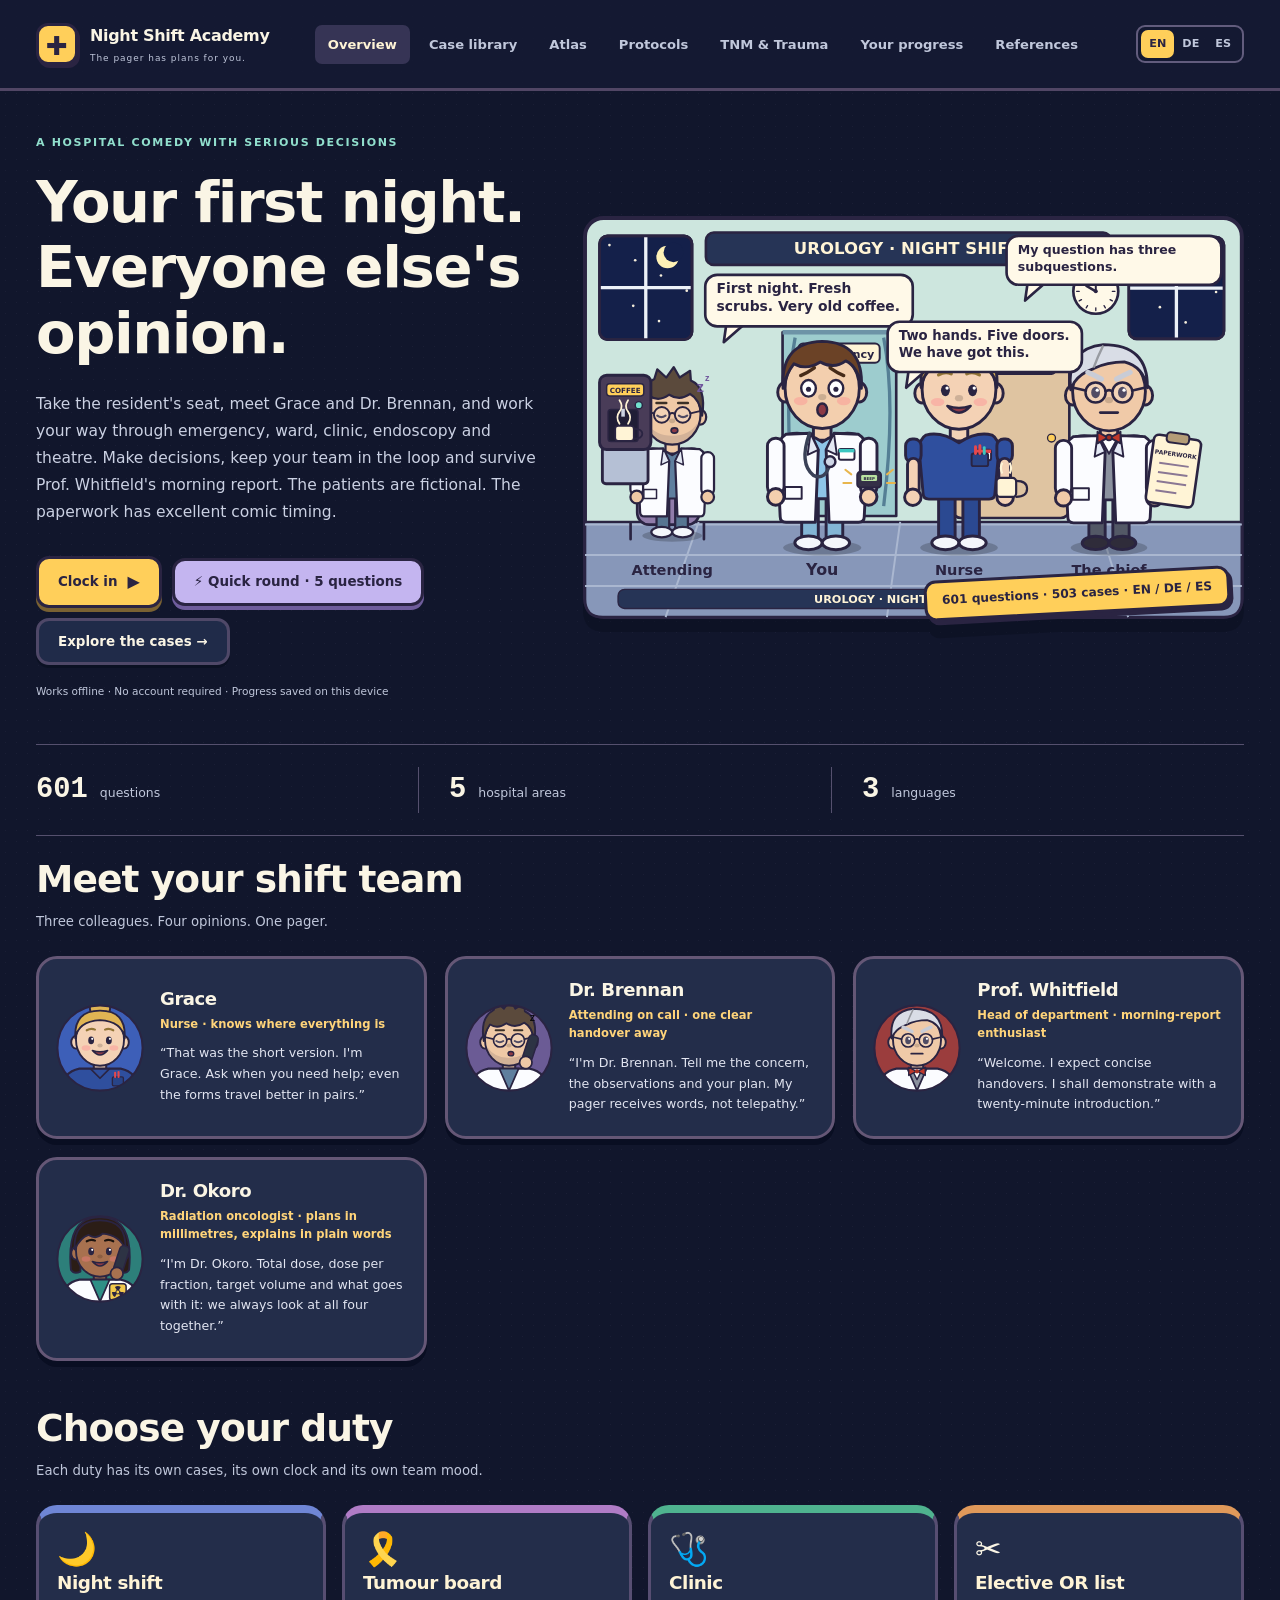
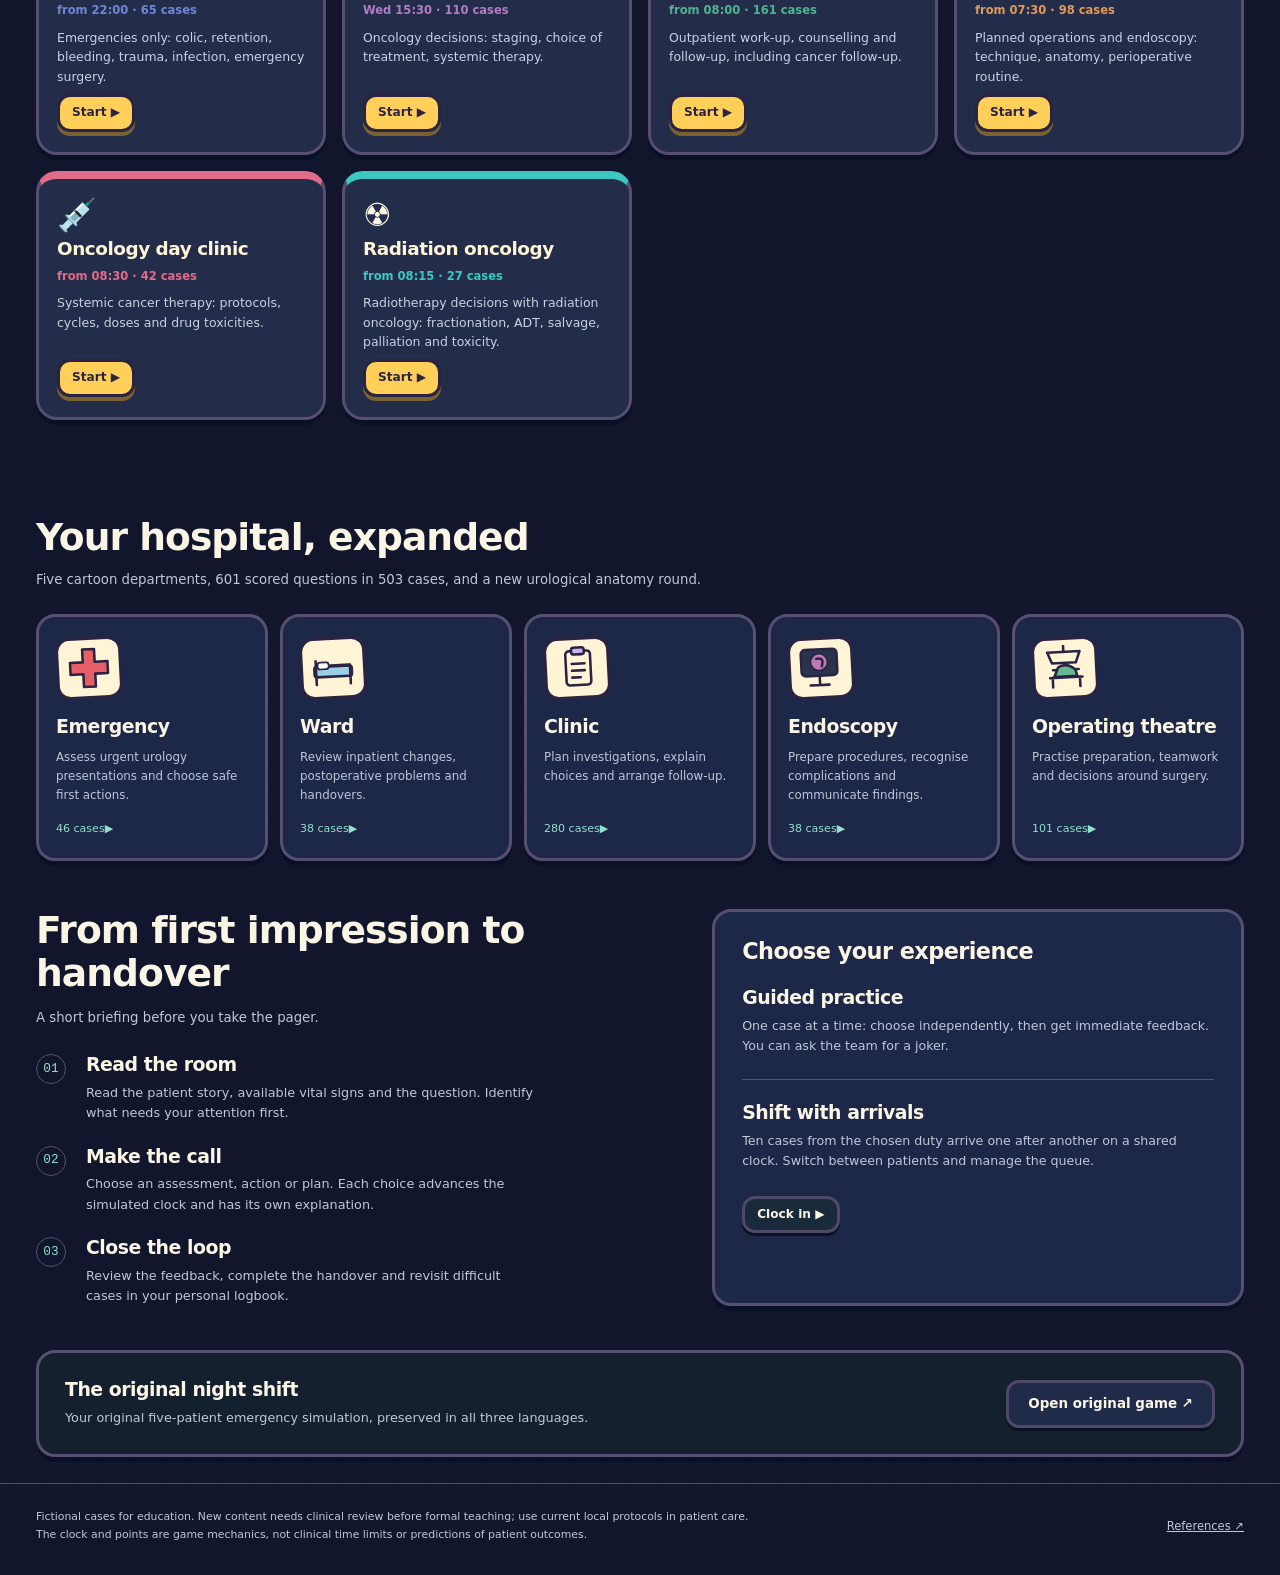
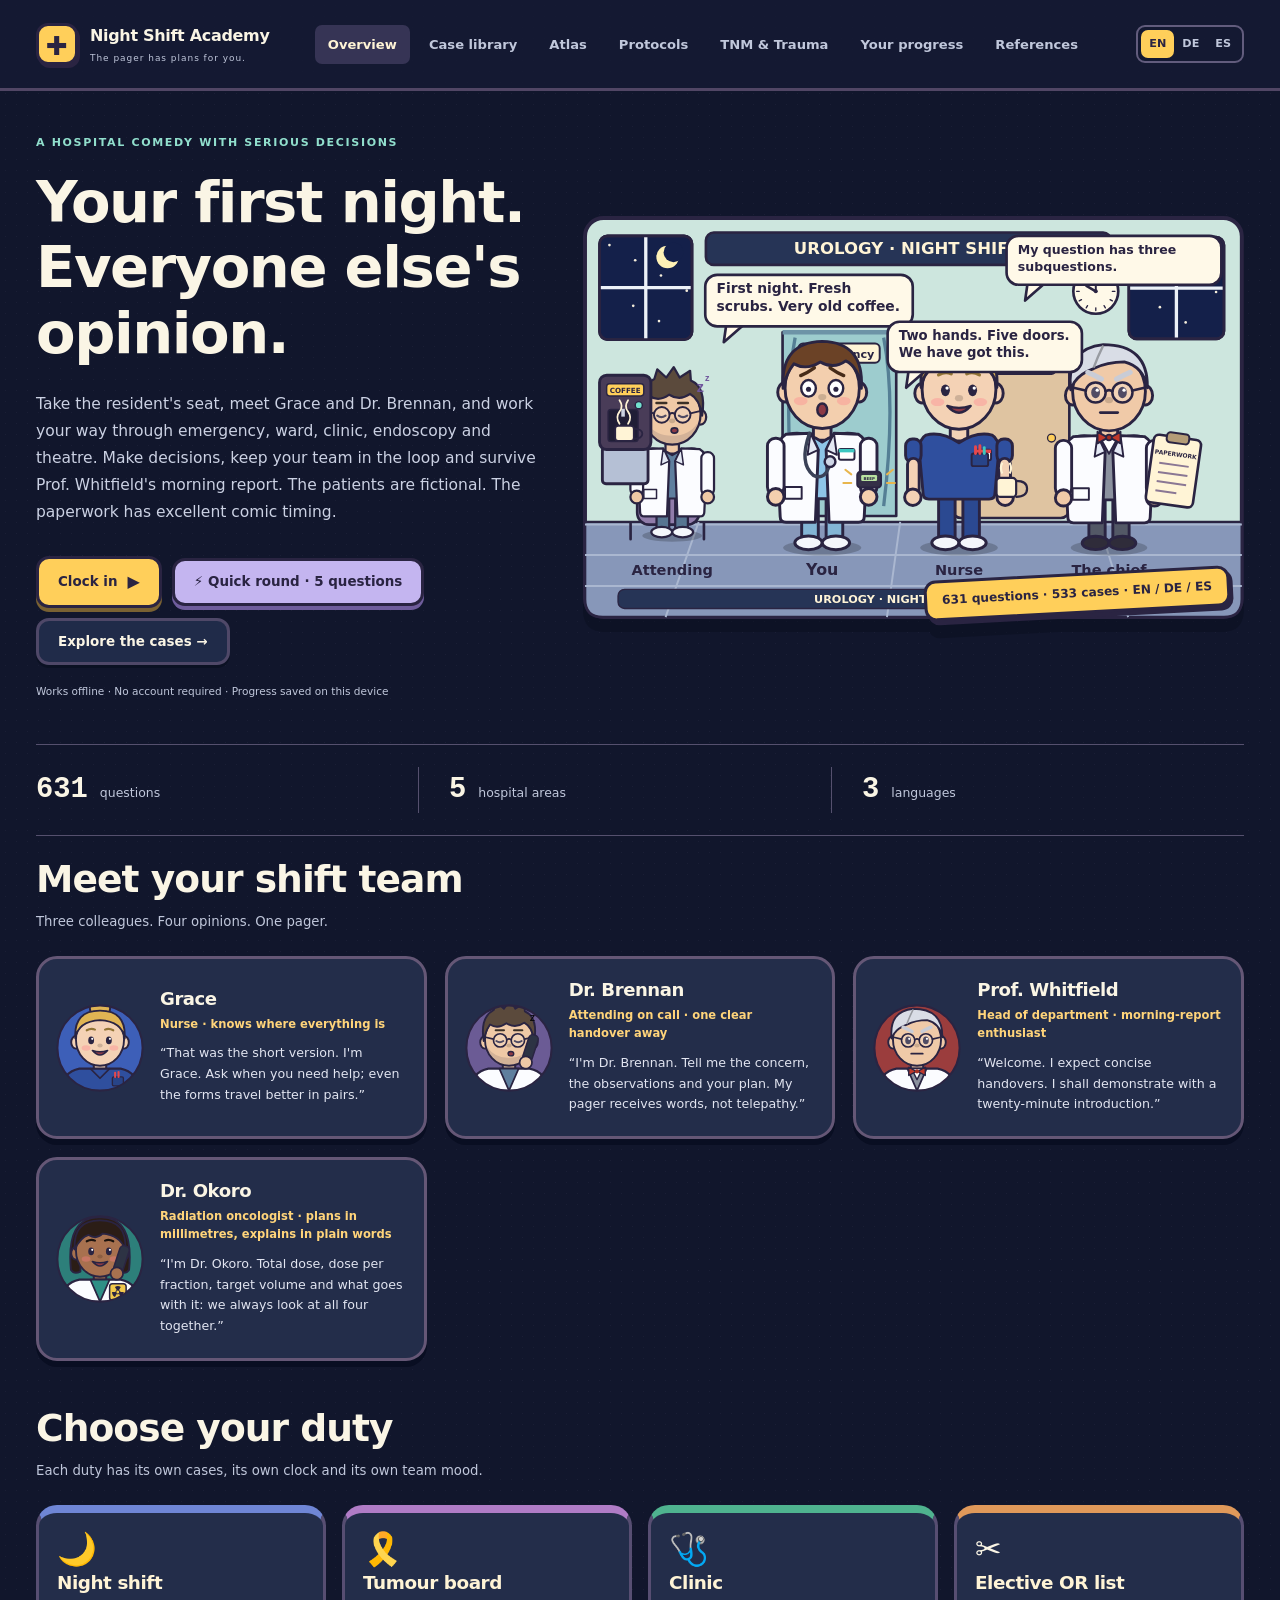
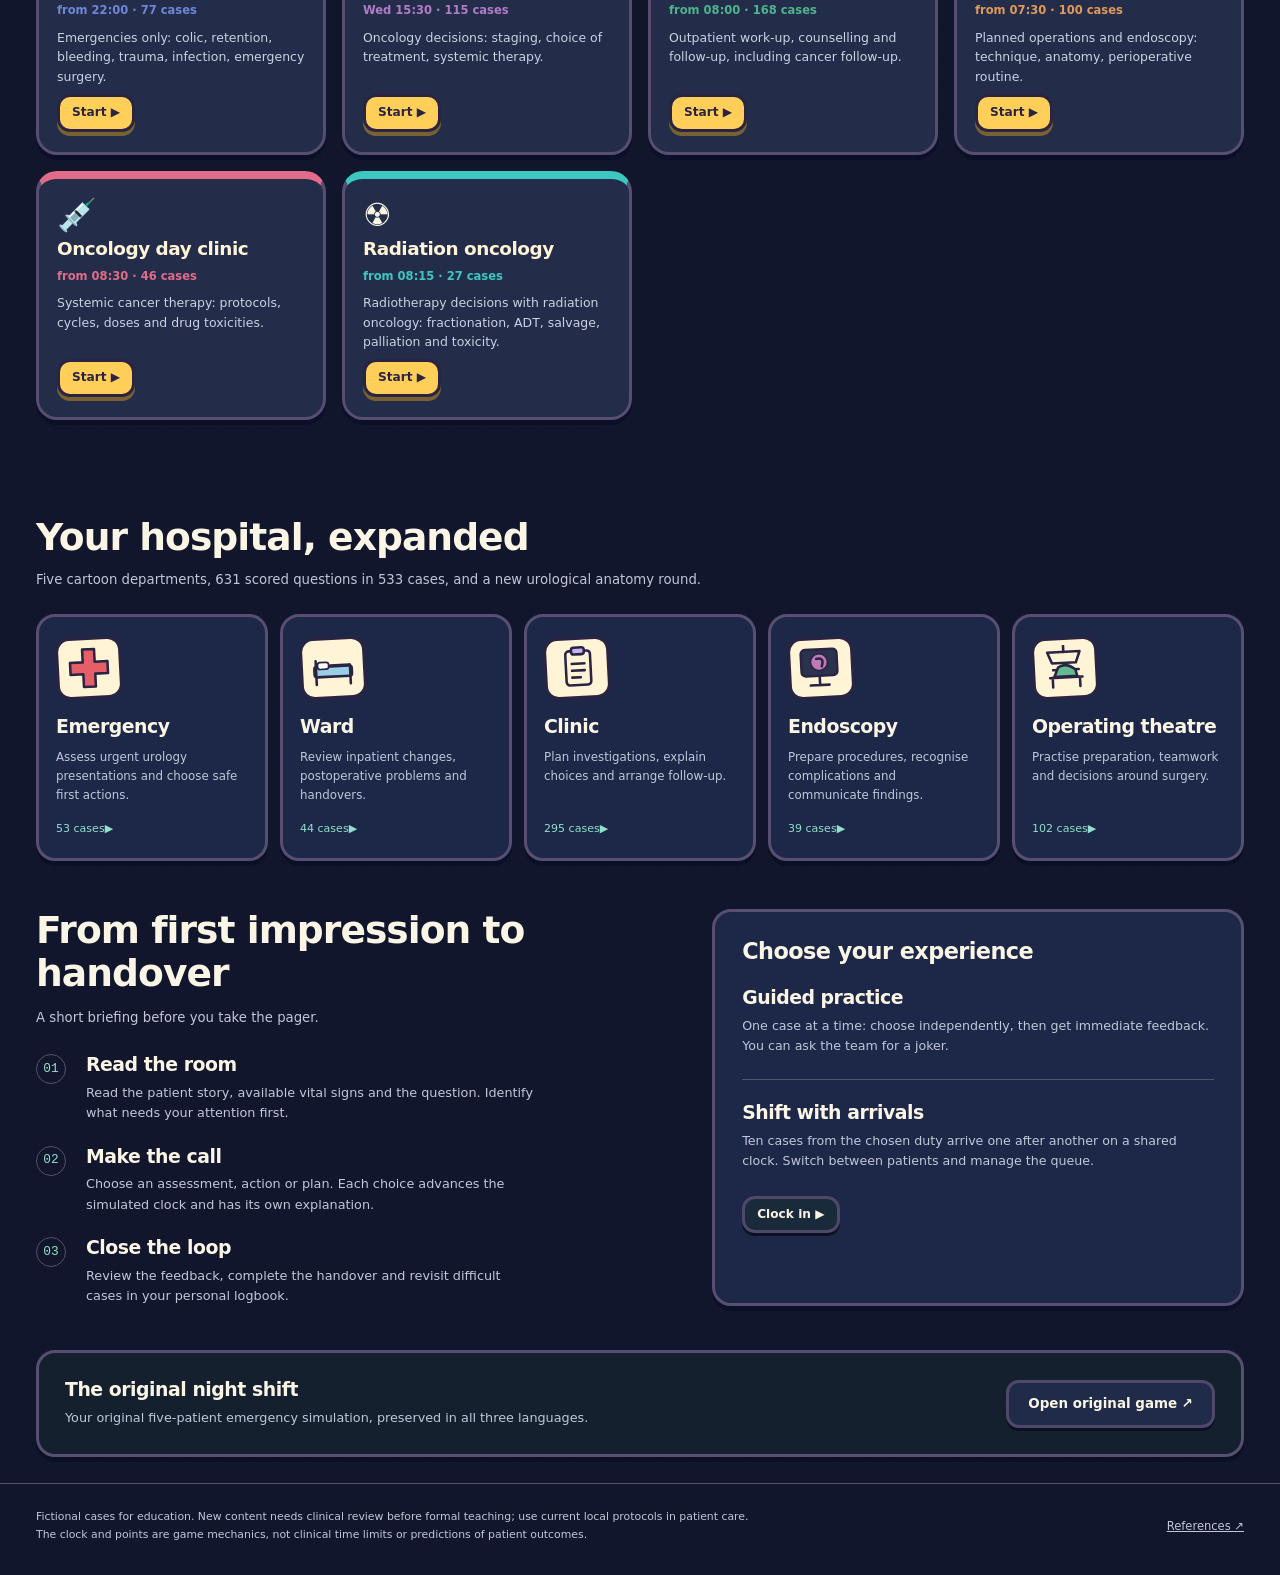
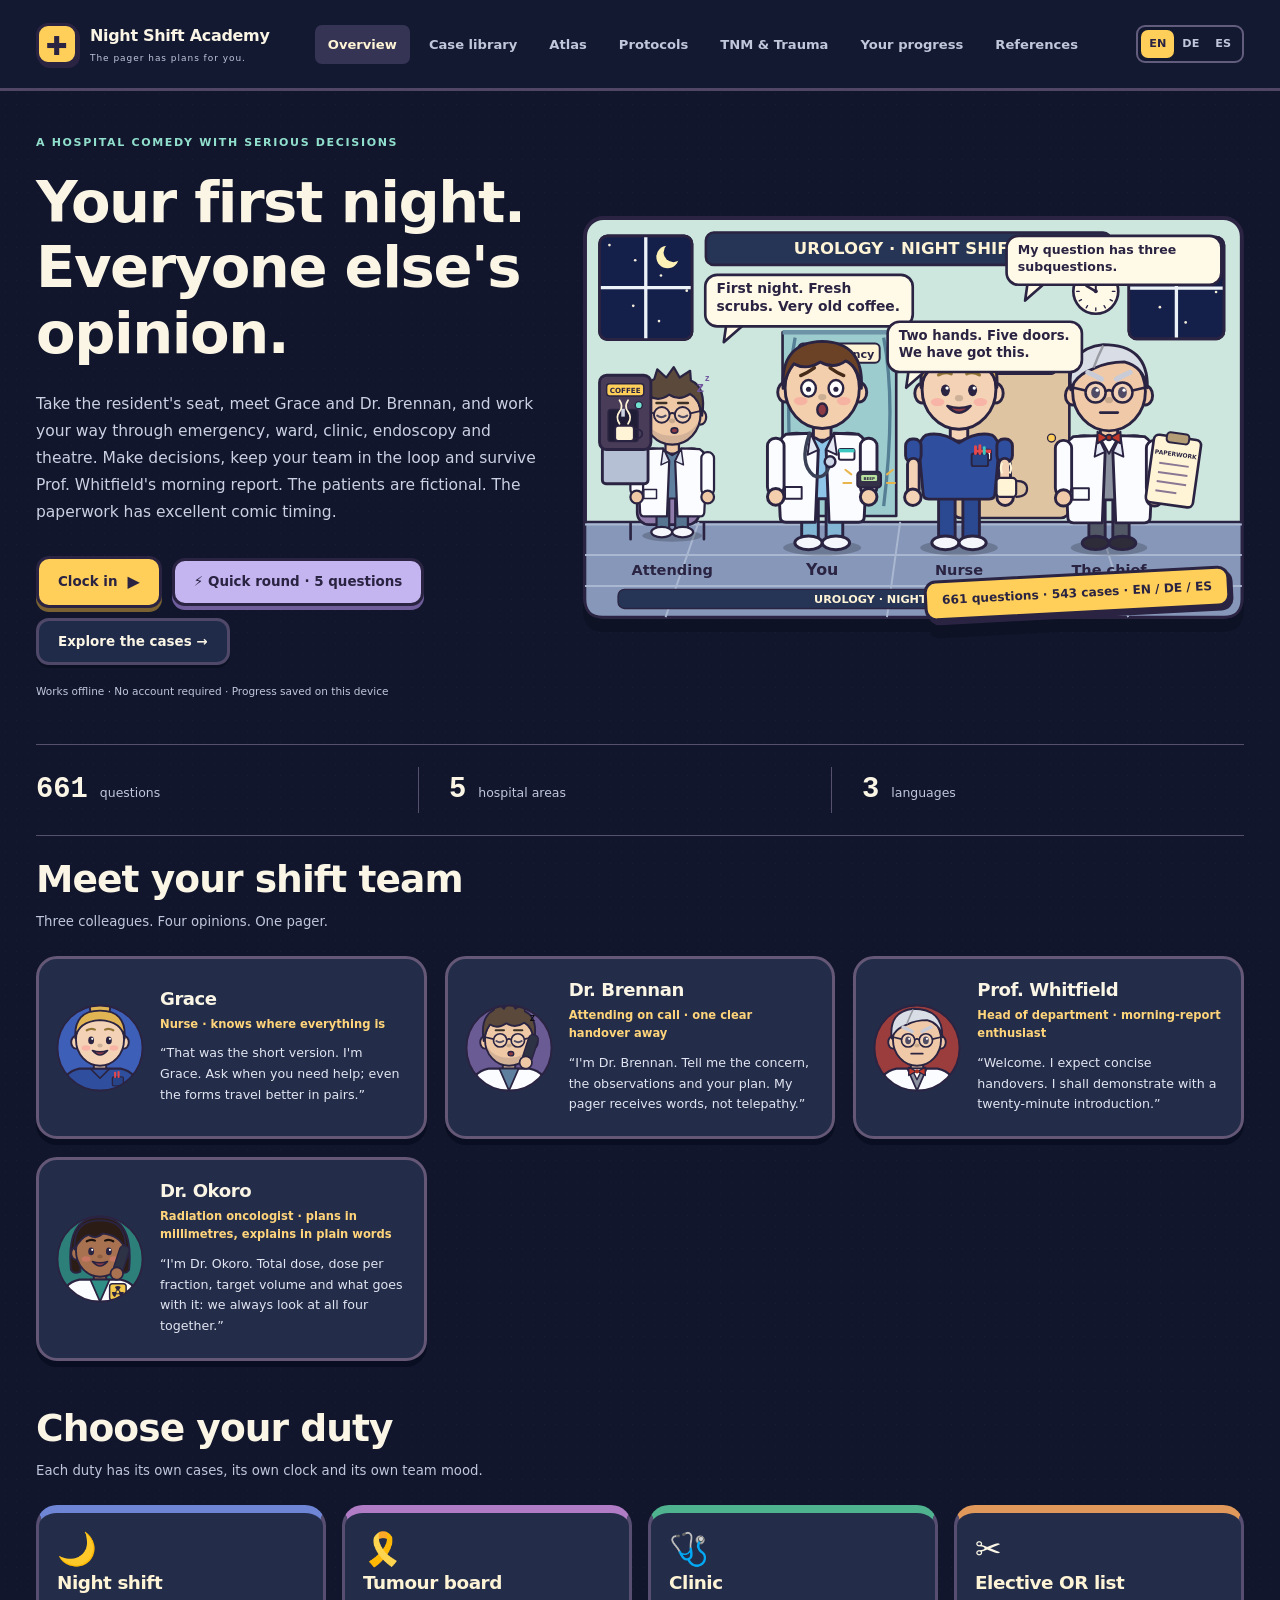
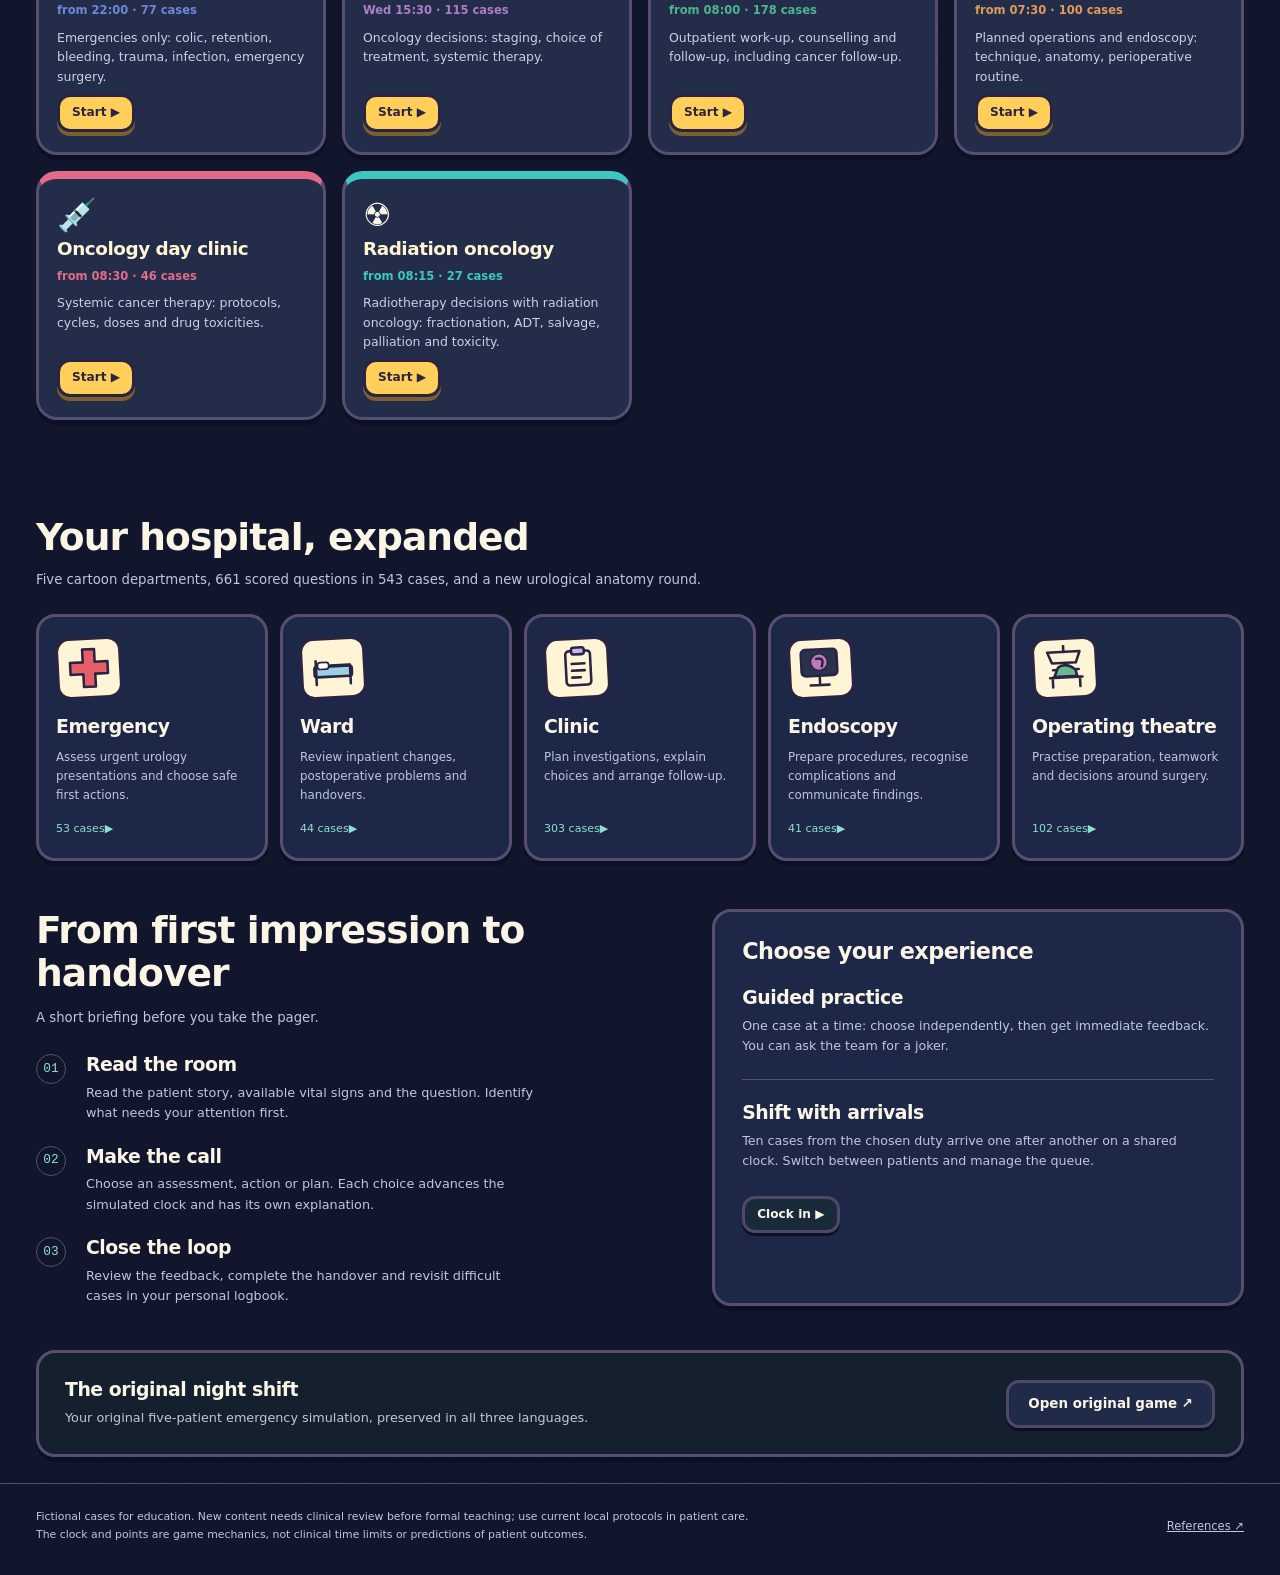
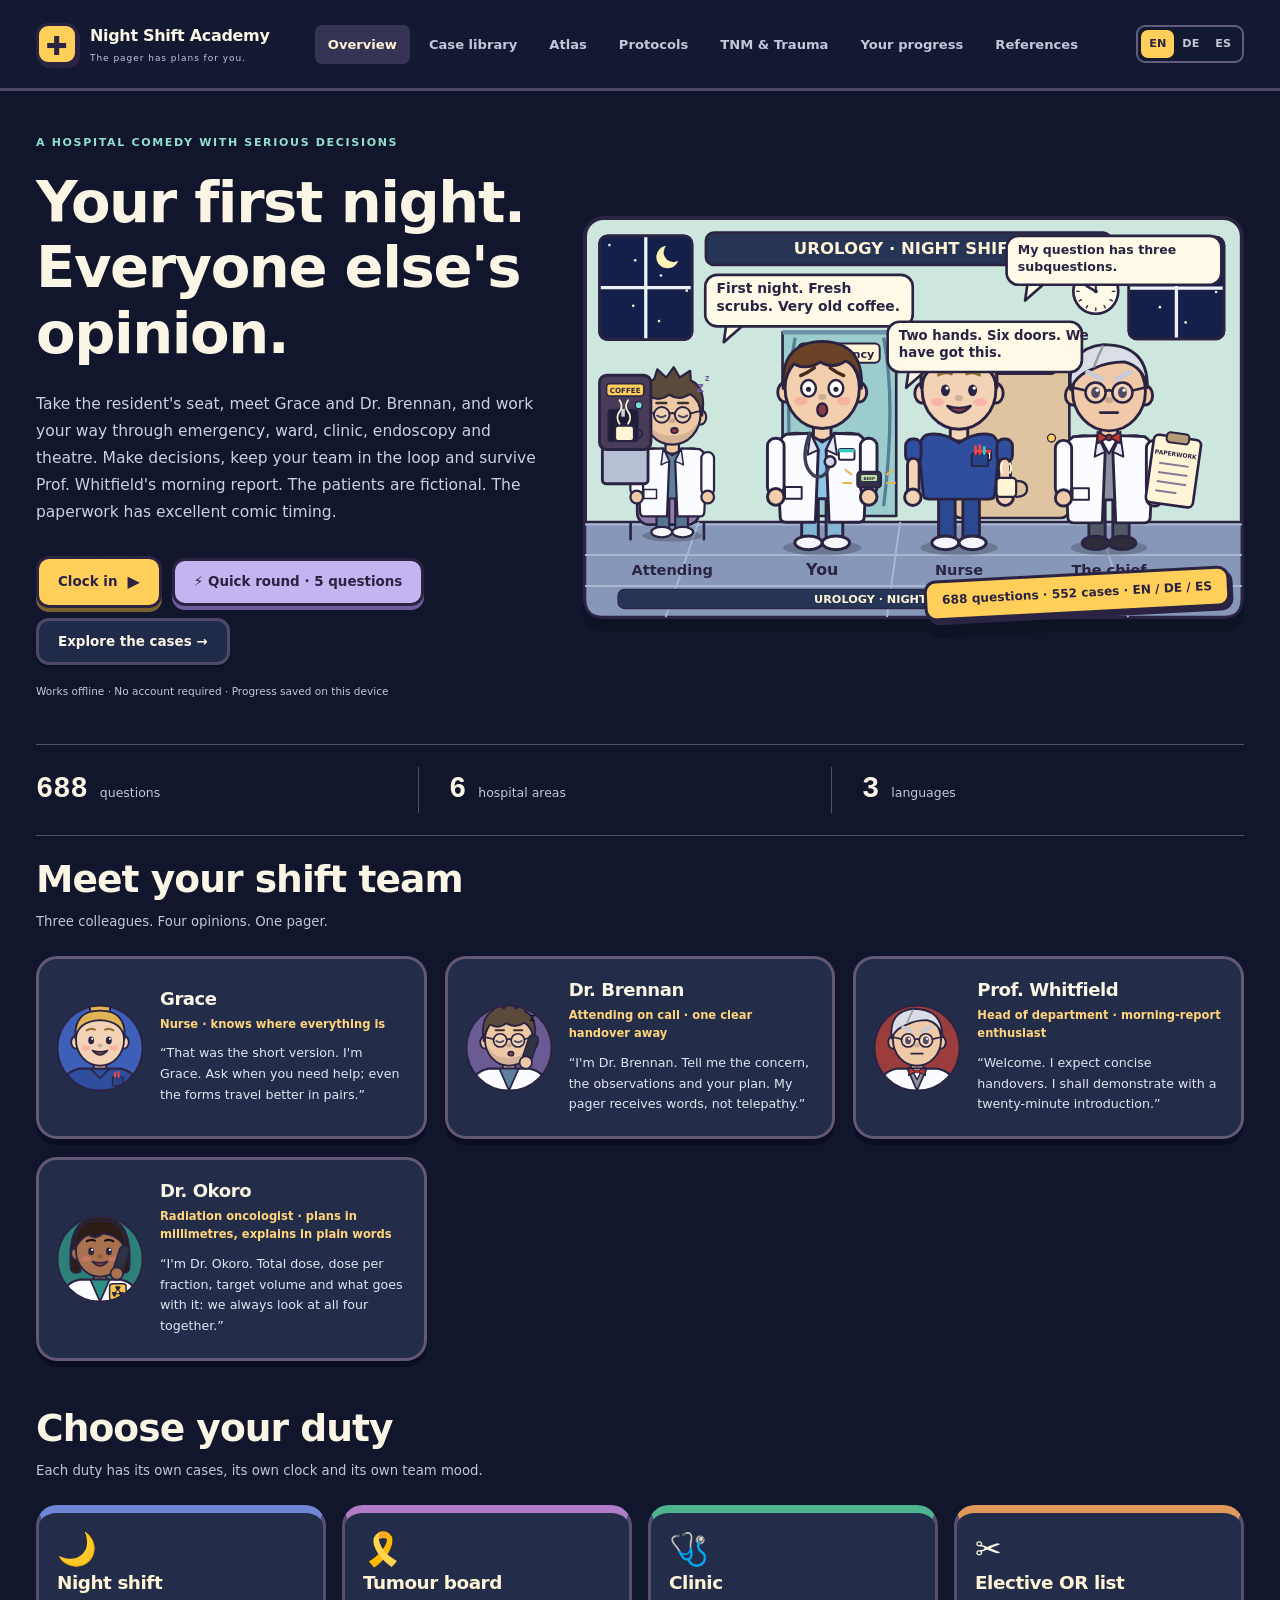
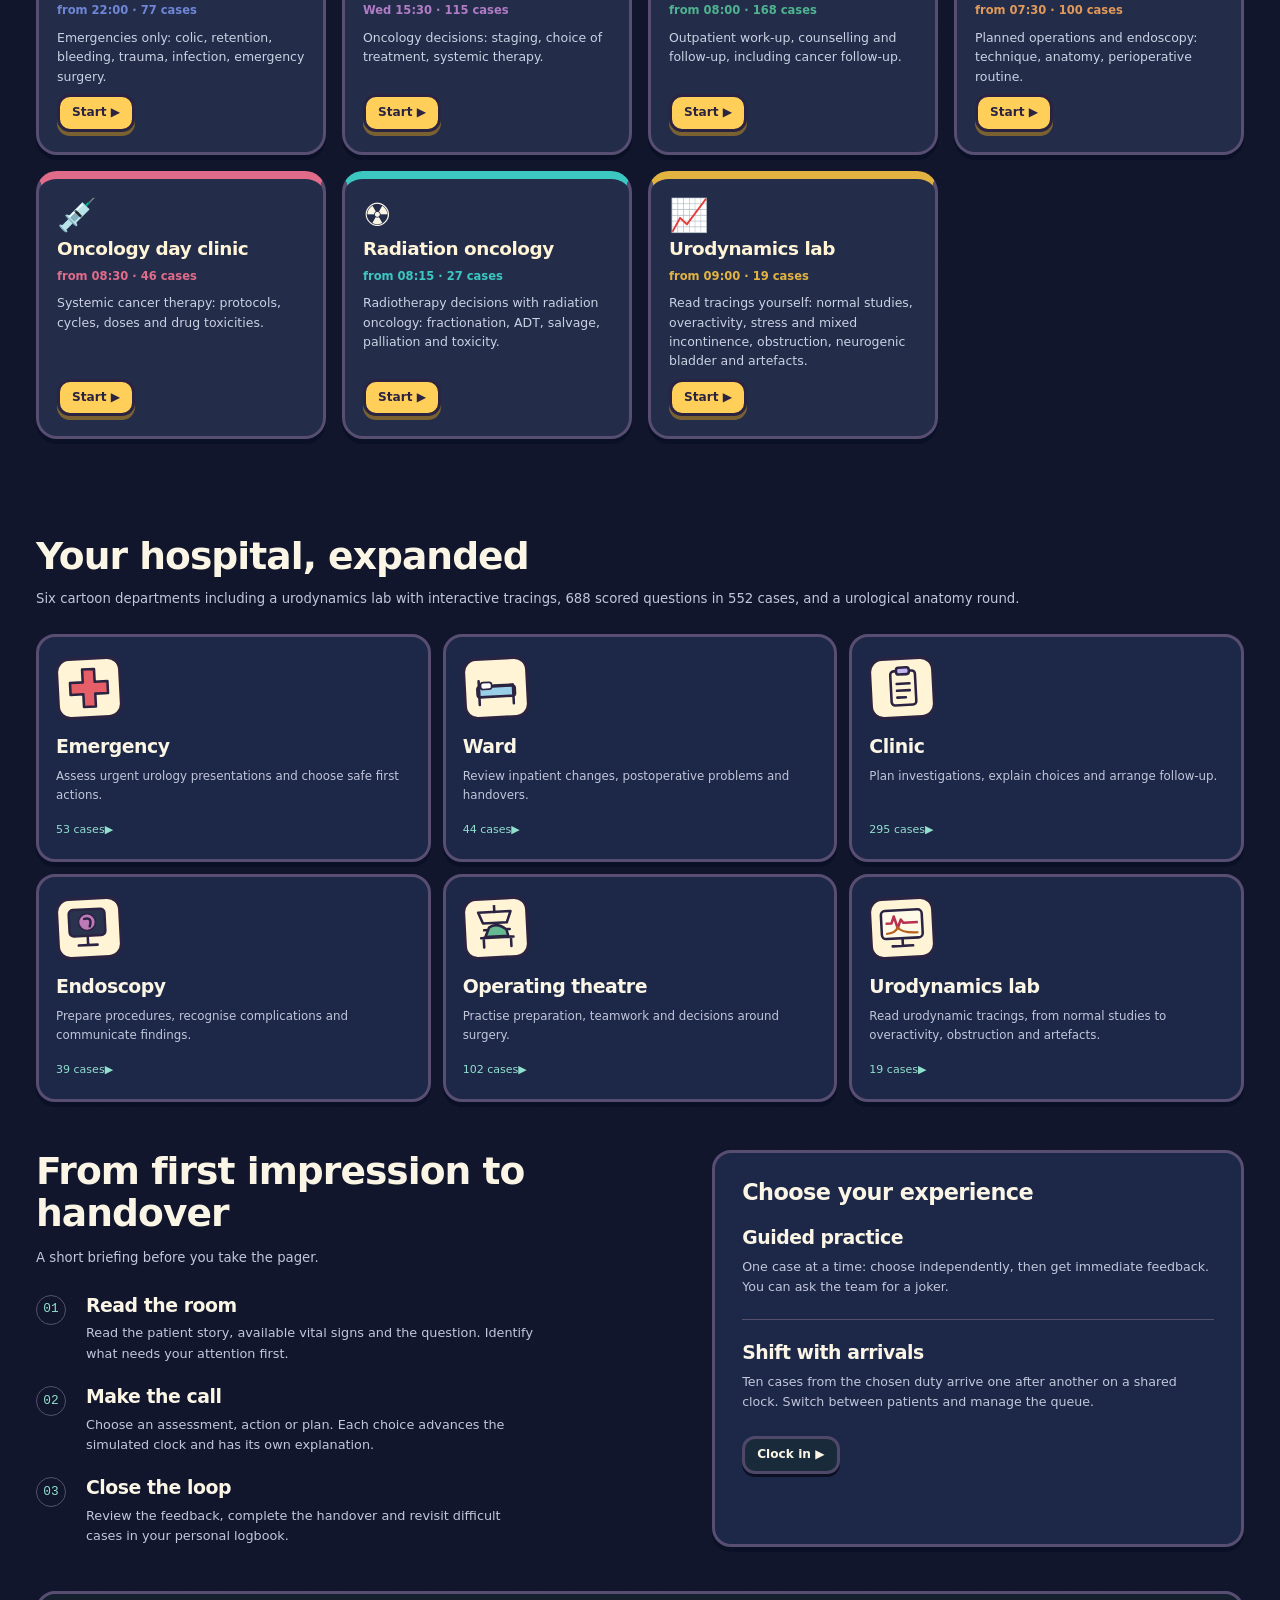
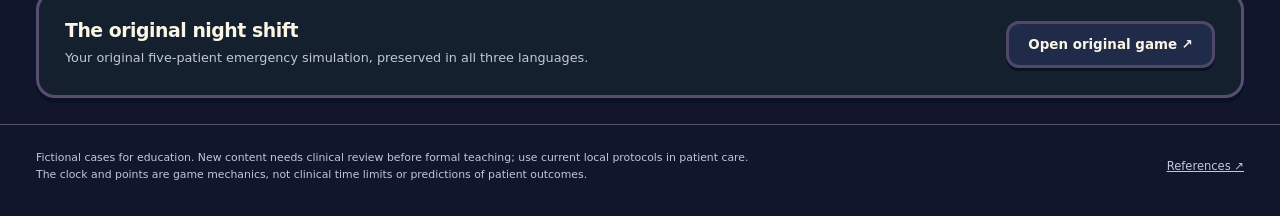
